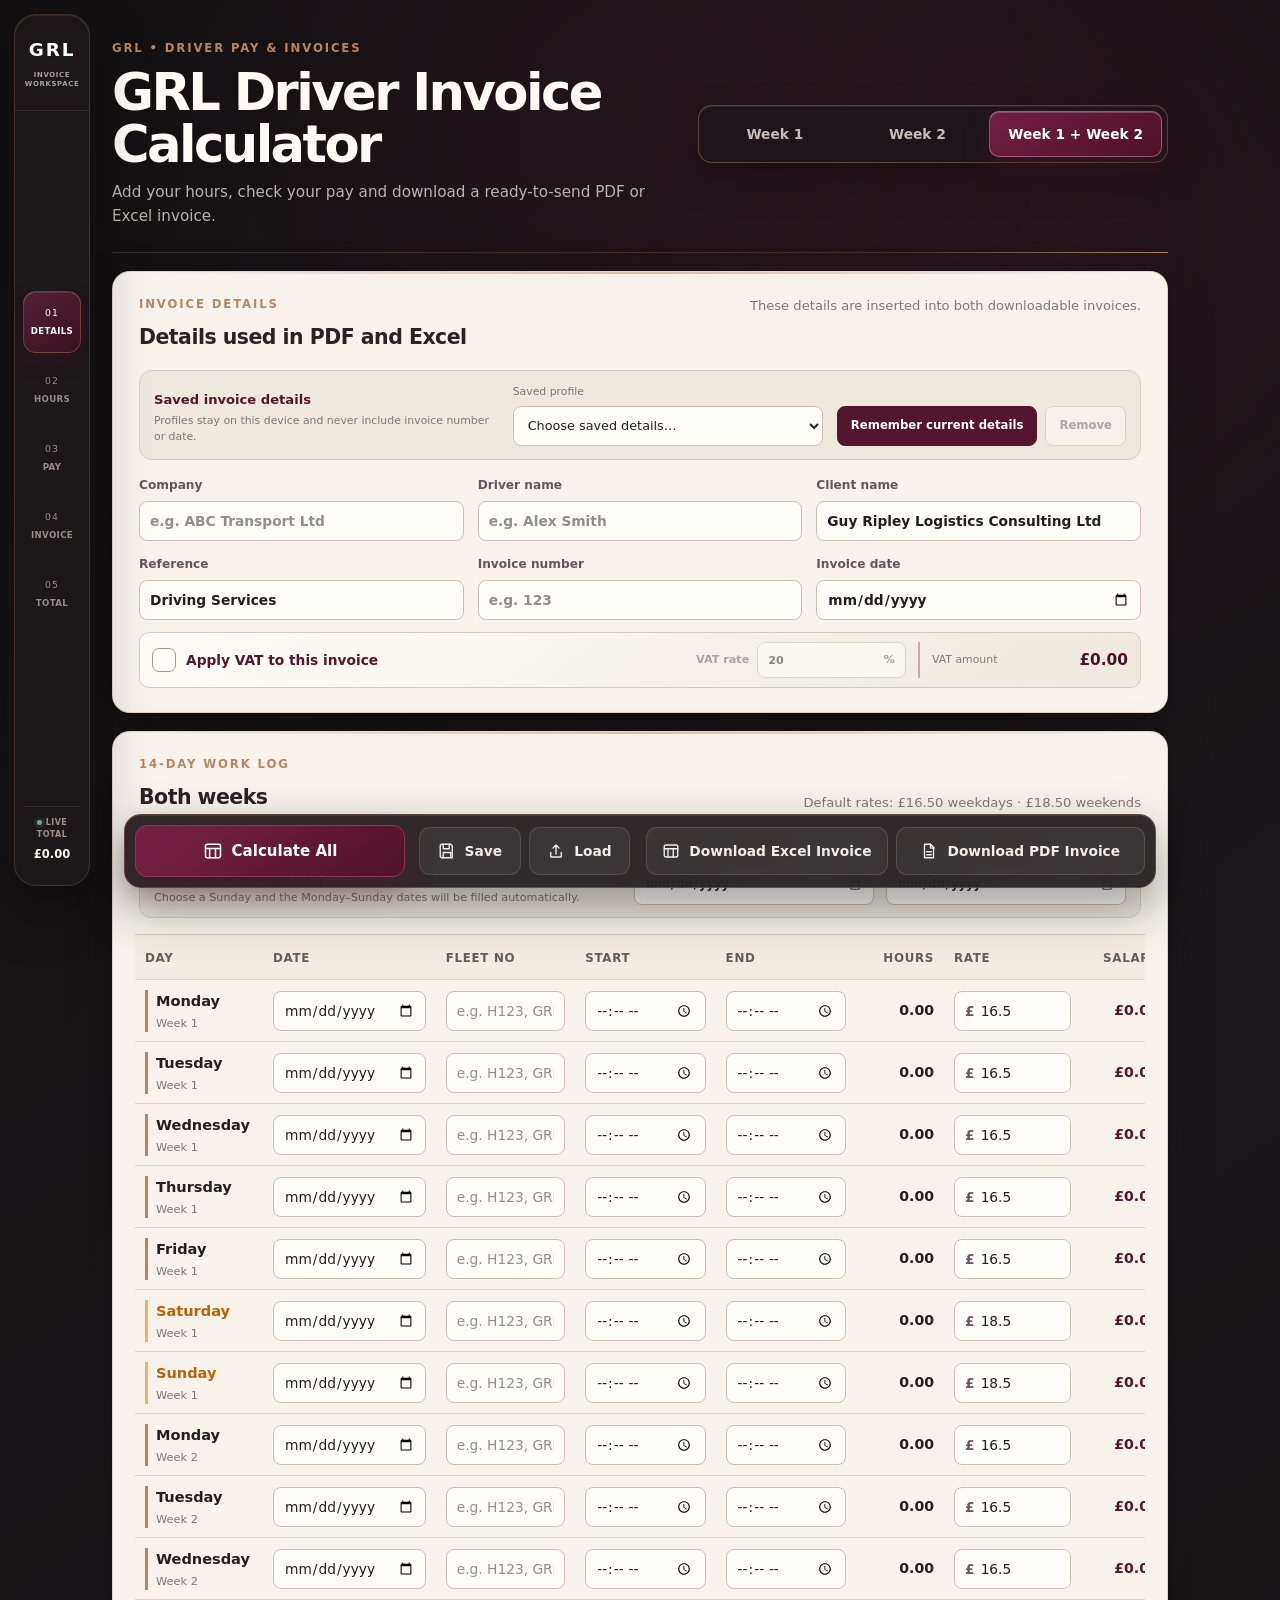
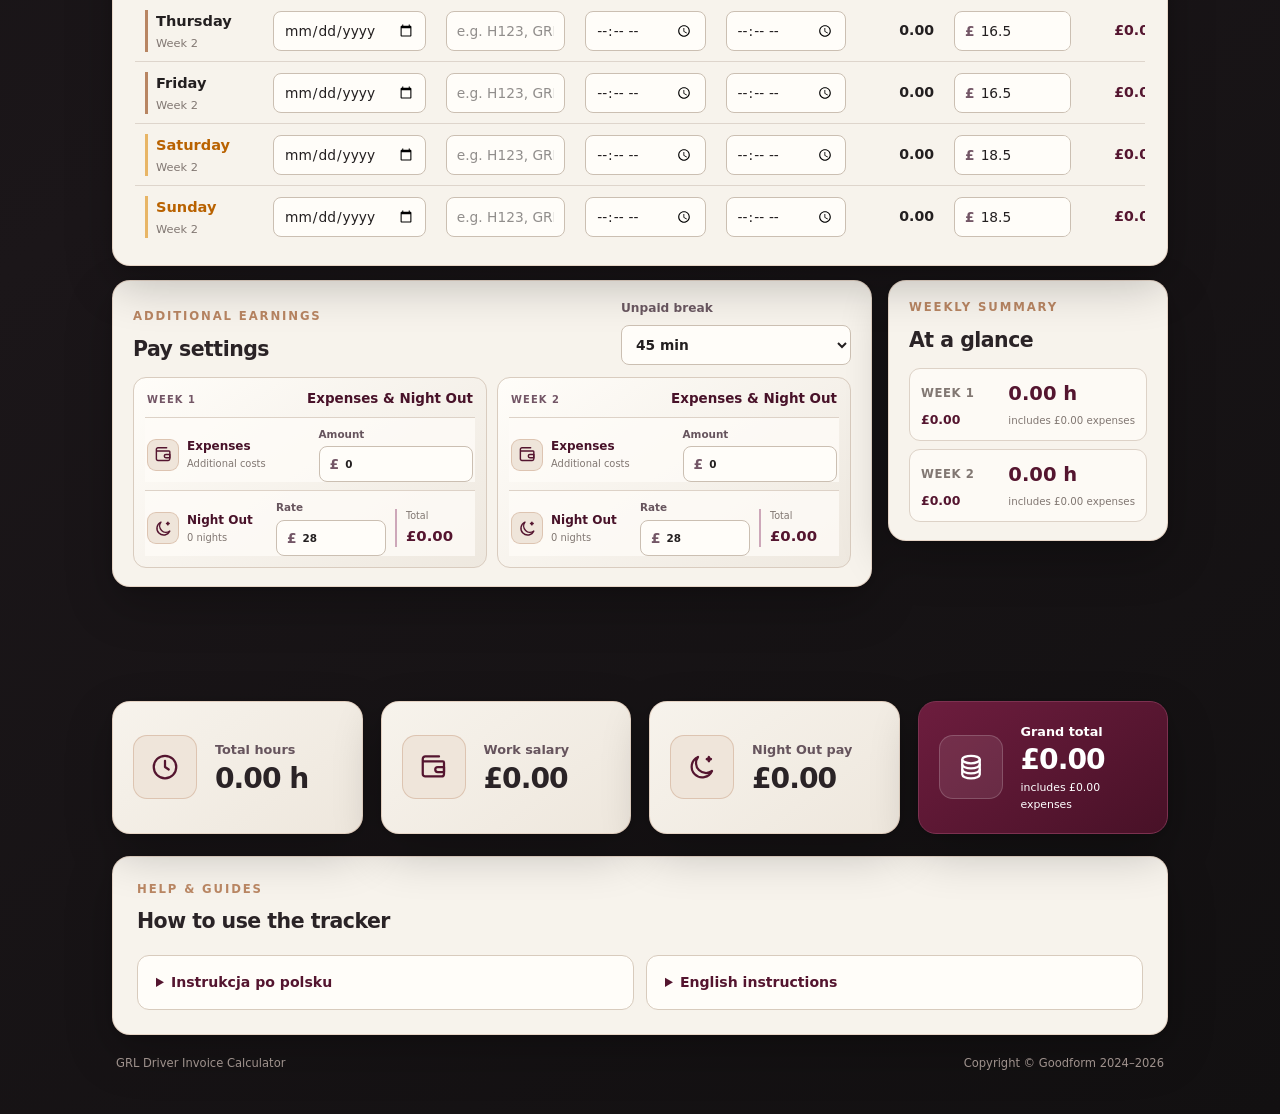
==== index.html @ 77cd022f "Add files via upload" ====
<!doctype html>
<html lang="en" prefix="og: https://ogp.me/ns#">
  <head>
    <meta charset="UTF-8" />
    <meta name="viewport" content="width=device-width, initial-scale=1, viewport-fit=cover" />
    <meta name="theme-color" content="#4A1831" />
    <meta
      name="description"
      content="Add your hours, check your pay and download your invoice."
    />
    <link rel="canonical" href="https://gipsdrill.github.io/GRL-Driver-Invoice-Calculator/" />
    <meta property="og:type" content="website" />
    <meta property="og:site_name" content="GRL Driver Invoice Calculator" />
    <meta property="og:title" content="GRL Driver Invoice Calculator" />
    <meta
      property="og:description"
      content="Add your hours, check your pay and download a ready-to-send PDF or Excel invoice."
    />
    <meta
      property="og:url"
      content="https://gipsdrill.github.io/GRL-Driver-Invoice-Calculator/"
    />
    <meta
      property="og:image"
      content="https://gipsdrill.github.io/GRL-Driver-Invoice-Calculator/og-image.jpeg"
    />
    <meta
      property="og:image:secure_url"
      content="https://gipsdrill.github.io/GRL-Driver-Invoice-Calculator/og-image.jpeg"
    />
    <meta property="og:image:type" content="image/jpeg" />
    <meta property="og:image:width" content="1731" />
    <meta property="og:image:height" content="909" />
    <meta property="og:image:alt" content="GRL Driver Invoice Calculator" />
    <meta name="twitter:card" content="summary_large_image" />
    <meta name="twitter:title" content="GRL Driver Invoice Calculator" />
    <meta
      name="twitter:description"
      content="Add your hours, check your pay and download a ready-to-send PDF or Excel invoice."
    />
    <meta
      name="twitter:image"
      content="https://gipsdrill.github.io/GRL-Driver-Invoice-Calculator/og-image.jpeg"
    />
    <meta name="apple-mobile-web-app-capable" content="yes" />
    <meta name="apple-mobile-web-app-status-bar-style" content="default" />
    <meta name="apple-mobile-web-app-title" content="GRL Invoice" />
    <link rel="icon" href="./favicon.svg" />
    <link rel="apple-touch-icon" href="./icons/apple-touch-icon.png" />
    <link rel="manifest" href="./manifest.webmanifest" />
    <style>
      /*! tailwindcss v4.2.1 | MIT License | https://tailwindcss.com */
@layer properties{@supports (((-webkit-hyphens:none)) and (not (margin-trim:inline))) or ((-moz-orient:inline) and (not (color:rgb(from red r g b)))){*,:before,:after,::backdrop{--tw-border-style:solid}}}@layer theme{:root,:host{--font-sans:ui-sans-serif, system-ui, sans-serif, "Apple Color Emoji", "Segoe UI Emoji", "Segoe UI Symbol", "Noto Color Emoji";--font-mono:ui-monospace, SFMono-Regular, Menlo, Monaco, Consolas, "Liberation Mono", "Courier New", monospace;--spacing:.25rem;--default-font-family:var(--font-sans);--default-mono-font-family:var(--font-mono)}}@layer base{*,:after,:before,::backdrop{box-sizing:border-box;border:0 solid;margin:0;padding:0}::file-selector-button{box-sizing:border-box;border:0 solid;margin:0;padding:0}html,:host{-webkit-text-size-adjust:100%;tab-size:4;line-height:1.5;font-family:var(--default-font-family,ui-sans-serif, system-ui, sans-serif, "Apple Color Emoji", "Segoe UI Emoji", "Segoe UI Symbol", "Noto Color Emoji");font-feature-settings:var(--default-font-feature-settings,normal);font-variation-settings:var(--default-font-variation-settings,normal);-webkit-tap-highlight-color:transparent}hr{height:0;color:inherit;border-top-width:1px}abbr:where([title]){-webkit-text-decoration:underline dotted;text-decoration:underline dotted}h1,h2,h3,h4,h5,h6{font-size:inherit;font-weight:inherit}a{color:inherit;-webkit-text-decoration:inherit;-webkit-text-decoration:inherit;-webkit-text-decoration:inherit;-webkit-text-decoration:inherit;text-decoration:inherit}b,strong{font-weight:bolder}code,kbd,samp,pre{font-family:var(--default-mono-font-family,ui-monospace, SFMono-Regular, Menlo, Monaco, Consolas, "Liberation Mono", "Courier New", monospace);font-feature-settings:var(--default-mono-font-feature-settings,normal);font-variation-settings:var(--default-mono-font-variation-settings,normal);font-size:1em}small{font-size:80%}sub,sup{vertical-align:baseline;font-size:75%;line-height:0;position:relative}sub{bottom:-.25em}sup{top:-.5em}table{text-indent:0;border-color:inherit;border-collapse:collapse}:-moz-focusring{outline:auto}progress{vertical-align:baseline}summary{display:list-item}ol,ul,menu{list-style:none}img,svg,video,canvas,audio,iframe,embed,object{vertical-align:middle;display:block}img,video{max-width:100%;height:auto}button,input,select,optgroup,textarea{font:inherit;font-feature-settings:inherit;font-variation-settings:inherit;letter-spacing:inherit;color:inherit;opacity:1;background-color:#0000;border-radius:0}::file-selector-button{font:inherit;font-feature-settings:inherit;font-variation-settings:inherit;letter-spacing:inherit;color:inherit;opacity:1;background-color:#0000;border-radius:0}:where(select:is([multiple],[size])) optgroup{font-weight:bolder}:where(select:is([multiple],[size])) optgroup option{padding-inline-start:20px}::file-selector-button{margin-inline-end:4px}::placeholder{opacity:1}@supports (not ((-webkit-appearance:-apple-pay-button))) or (contain-intrinsic-size:1px){::placeholder{color:currentColor}@supports (color:color-mix(in lab, red, red)){::placeholder{color:color-mix(in oklab, currentcolor 50%, transparent)}}}textarea{resize:vertical}::-webkit-search-decoration{-webkit-appearance:none}::-webkit-date-and-time-value{min-height:1lh;text-align:inherit}::-webkit-datetime-edit{display:inline-flex}::-webkit-datetime-edit-fields-wrapper{padding:0}::-webkit-datetime-edit{padding-block:0}::-webkit-datetime-edit-year-field{padding-block:0}::-webkit-datetime-edit-month-field{padding-block:0}::-webkit-datetime-edit-day-field{padding-block:0}::-webkit-datetime-edit-hour-field{padding-block:0}::-webkit-datetime-edit-minute-field{padding-block:0}::-webkit-datetime-edit-second-field{padding-block:0}::-webkit-datetime-edit-millisecond-field{padding-block:0}::-webkit-datetime-edit-meridiem-field{padding-block:0}::-webkit-calendar-picker-indicator{line-height:1}:-moz-ui-invalid{box-shadow:none}button,input:where([type=button],[type=reset],[type=submit]){appearance:button}::file-selector-button{appearance:button}::-webkit-inner-spin-button{height:auto}::-webkit-outer-spin-button{height:auto}[hidden]:where(:not([hidden=until-found])){display:none!important}}@layer components;@layer utilities{.visible{visibility:visible}.relative{position:relative}.start{inset-inline-start:var(--spacing)}.end{inset-inline-end:var(--spacing)}.block{display:block}.table{display:table}.border{border-style:var(--tw-border-style);border-width:1px}.italic{font-style:italic}.underline{text-decoration-line:underline}.antialiased{-webkit-font-smoothing:antialiased;-moz-osx-font-smoothing:grayscale}}:root{--canvas:#f5f1f3;--card:#fffdfd;--card-strong:#fff;--forest:#4a1831;--forest-2:#6c294b;--ink:#2f2229;--muted:#76646d;--sage:#765064;--mint:#ddc8d2;--mint-light:#f2e8ed;--line:#e2d8dd;--line-strong:#cdbec5;--amber:#b96200;--amber-bg:#fff5e2;--danger:#a4382e;--danger-bg:#fff0ed;--shadow:0 10px 32px #4a183117}*{box-sizing:border-box}html{background:var(--canvas);scroll-behavior:smooth}body{background:var(--canvas);min-height:100dvh;color:var(--ink);font-family:var(--font-geist-sans), Inter, system-ui, sans-serif;padding:env(safe-area-inset-top) env(safe-area-inset-right) env(safe-area-inset-bottom) env(safe-area-inset-left);margin:0}button,input,select,textarea{font:inherit}button,input,select,textarea,summary,a{-webkit-tap-highlight-color:transparent}button:focus-visible,input:focus-visible,select:focus-visible,textarea:focus-visible,summary:focus-visible,a:focus-visible{border-color:var(--forest-2);outline:none;box-shadow:0 0 0 3px #8e5b744d}.app-shell{min-height:100vh;position:relative;overflow:hidden}.top-glow{pointer-events:none;filter:blur(18px);background:radial-gradient(circle at 20% 60%,#ac7c926b,#0000 34%),radial-gradient(circle at 80% 20%,#d3b2c166,#0000 28%);height:560px;position:absolute;inset:-300px -10% auto}.page{width:min(1460px,100% - 48px);margin:0 auto;padding:42px 0 30px;position:relative}.page-header{justify-content:space-between;align-items:flex-end;gap:32px;margin-bottom:24px;display:flex}.header-actions{flex-direction:column;align-items:stretch;gap:9px;min-width:450px;display:flex}.install-app{background:#fffafcf0;border:1px solid #d6bdc9;border-radius:14px;justify-content:space-between;align-items:center;gap:14px;min-height:58px;padding:8px 9px 8px 10px;display:flex;position:relative;box-shadow:0 6px 18px #4a18311a}.install-app-copy{align-items:center;gap:10px;min-width:0;display:flex}.app-mark{background:var(--forest);color:#fff;border-radius:10px;flex-direction:column;flex:0 0 72px;justify-content:center;align-items:center;gap:2px;width:72px;height:46px;display:flex;overflow:hidden;box-shadow:0 4px 10px #4a183138}.app-mark strong{letter-spacing:.08em;font-size:.82rem;font-weight:820;line-height:1}.app-mark small{color:#e6cbd7;letter-spacing:.04em;text-align:center;white-space:normal;width:100%;padding:0 4px;font-size:.29rem;font-weight:760;line-height:1.06;display:block}.app-mark small span{display:block}.install-app-copy>span:last-child{flex-direction:column;gap:2px;min-width:0;display:flex}.install-app-copy strong{color:var(--forest);font-size:.78rem}.install-app-copy small{color:var(--muted);text-overflow:ellipsis;white-space:nowrap;font-size:.66rem;overflow:hidden}.install-app>button{background:var(--forest);color:#fff;cursor:pointer;white-space:nowrap;border:0;border-radius:9px;min-height:40px;padding:0 14px;font-size:.72rem;font-weight:720}.install-app>button:hover{background:var(--forest-2)}.ios-install-guide{z-index:20;width:min(360px,100vw - 32px);color:var(--muted);box-shadow:var(--shadow);background:#fff;border:1px solid #d6bdc9;border-radius:11px;padding:12px 14px;font-size:.76rem;line-height:1.45;position:absolute;top:calc(100% + 7px);right:0}.eyebrow,.section-kicker{color:var(--sage);letter-spacing:.13em;margin:0 0 8px;font-size:.73rem;font-weight:750}h1,h2,p{margin-top:0}h1{color:#351120;letter-spacing:-.045em;max-width:780px;margin-bottom:8px;font-size:clamp(2.15rem,4vw,3.55rem);font-weight:740;line-height:1.03}.intro{max-width:720px;color:var(--muted);margin-bottom:0;font-size:1rem}.week-switch{background:#fffdf8e0;border:1px solid #d8d2c5;border-radius:12px;width:100%;min-width:0;padding:4px;display:inline-flex;box-shadow:0 5px 16px #313a3414}@media (display-mode:standalone){.page{padding-top:28px}}.week-switch button{color:#4e3d45;cursor:pointer;white-space:nowrap;background:0 0;border:0;border-radius:8px;flex:1;min-height:44px;padding:0 18px;font-weight:650;transition:background-color .16s ease-out,color .16s ease-out,transform .16s ease-out}.week-switch button:hover{background:#f6edf2}.week-switch button.active{background:var(--forest);color:#fff;box-shadow:0 4px 12px #4a18313d}.tracker-card,.invoice-details,.settings-card,.week-summary-card,.help-section{box-shadow:var(--shadow);background:#fffdfdf2;border:1px solid #c9c9bbb8;border-radius:18px}.tracker-card{padding:24px 22px 16px}.invoice-details{box-shadow:var(--shadow);background:#fffdfdf2;border:1px solid #c9c9bbb8;border-radius:18px;margin-bottom:18px;padding:22px 24px}.invoice-fields{grid-template-columns:repeat(3,minmax(180px,1fr));gap:14px;display:grid}.saved-details-bar{background:#faf5f7;border:1px solid #dfd0d7;border-radius:13px;grid-template-columns:minmax(230px,1fr) minmax(250px,.9fr) auto;align-items:end;gap:14px;margin-bottom:16px;padding:13px 14px;display:grid}.saved-details-copy{flex-direction:column;justify-content:center;gap:3px;min-height:40px;display:flex}.saved-details-copy strong{color:var(--forest);font-size:.82rem}.saved-details-copy span,.saved-profile-select>span{color:var(--muted);font-size:.68rem}.saved-profile-select{flex-direction:column;gap:5px;display:flex}.saved-profile-select select{border:1px solid var(--line-strong);width:100%;height:40px;color:var(--ink);background:#fff;border-radius:8px;padding:0 34px 0 10px;font-size:.8rem}.saved-details-actions{gap:8px;display:flex}.saved-details-actions button{border:1px solid var(--forest);background:var(--forest);color:#fff;cursor:pointer;white-space:nowrap;border-radius:8px;min-height:40px;padding:0 13px;font-size:.73rem;font-weight:680;transition:background-color .15s ease-out,border-color .15s ease-out}.saved-details-actions button:hover{border-color:var(--forest-2);background:var(--forest-2)}.saved-details-actions .remove-profile{color:#65525c;background:#fff;border-color:#d6c8cf}.saved-details-actions .remove-profile:hover:not(:disabled){background:#f7eff3;border-color:#b89aaa}.saved-details-actions button:disabled{cursor:not-allowed;opacity:.45}.invoice-fields label{color:#66545d;flex-direction:column;gap:7px;font-size:.76rem;font-weight:670;display:flex}.vat-settings{background:linear-gradient(145deg,#fffdfd,#f8f0f4);border:1px solid #dbc6d0;border-radius:10px;grid-template-columns:minmax(220px,1fr) minmax(170px,210px) minmax(170px,210px);align-items:center;gap:12px;min-height:56px;margin-top:12px;padding:8px 12px;display:grid}.vat-toggle{cursor:pointer;align-items:center;gap:10px;min-height:38px;display:flex}.vat-toggle input{opacity:0;width:1px;height:1px;position:absolute}.vat-toggle>span{background:#fff;border:1px solid #b99fac;border-radius:7px;flex:none;place-items:center;width:24px;height:24px;display:grid}.vat-toggle input:checked+span{border-color:var(--forest);background:var(--forest)}.vat-toggle input:checked+span:after{content:"";border-bottom:2px solid #fff;border-left:2px solid #fff;width:8px;height:4px;transform:translateY(-1px)rotate(-45deg)}.vat-toggle input:focus-visible+span{box-shadow:0 0 0 3px #c897ae52}.vat-toggle strong{color:var(--forest);font-size:.86rem}.vat-rate{color:#66545d;grid-template-columns:auto minmax(86px,1fr);align-items:center;gap:8px;font-size:.7rem;font-weight:670;display:grid}.vat-rate.disabled{opacity:.5}.percent-input{border:1px solid var(--line-strong);background:#fff;border-radius:8px;align-items:center;height:36px;display:flex;overflow:hidden}.percent-input input{background:0 0;border:0;width:100%;min-width:0;height:34px;padding:0 8px 0 10px}.percent-input>span{color:var(--sage);padding-right:10px;font-weight:700}.vat-preview{border-left:2px solid #cba6b8;justify-content:space-between;align-items:center;gap:10px;min-height:36px;padding-left:12px;display:flex}.vat-preview span{color:var(--muted);font-size:.68rem}.vat-preview strong{color:var(--forest);font-size:.96rem}.section-heading{justify-content:space-between;align-items:flex-end;gap:24px;padding:0 4px 18px;display:flex}.section-heading.compact{align-items:flex-start;padding:0 0 18px}.section-heading h2{color:#43162c;letter-spacing:-.025em;margin:0;font-size:1.28rem;font-weight:720}.rate-note{color:var(--muted);font-size:.82rem;font-weight:520}.week-ending-controls{background:#f7f1f4;border:1px solid #cdb7c2;border-radius:12px;grid-template-columns:minmax(240px,1fr) repeat(2,minmax(190px,240px));align-items:end;gap:12px;margin:-2px 4px 16px;padding:12px 14px;display:grid}.week-ending-controls>div{flex-direction:column;gap:3px;display:flex}.week-ending-controls>div span{color:var(--forest);font-size:.82rem;font-weight:720}.week-ending-controls>div small{color:var(--muted);font-size:.7rem;line-height:1.35}.week-ending-controls label{color:#66545d;flex-direction:column;gap:6px;font-size:.72rem;font-weight:680;display:flex}.week-ending-controls input{border:1px solid var(--line-strong);width:100%;height:40px;color:var(--ink);background:#fff;border-radius:8px;padding:0 10px}.desktop-table-wrap{border-top:1px solid var(--line);scrollbar-color:var(--sage) #f0e8ec;scrollbar-width:thin;overflow-x:auto}.work-table{border-collapse:separate;border-spacing:0;font-variant-numeric:tabular-nums;width:100%;min-width:1270px}.work-table th{z-index:1;background:var(--card);color:#6f5d66;letter-spacing:.06em;text-align:left;text-transform:uppercase;white-space:nowrap;padding:15px 10px 12px;font-size:.74rem;font-weight:720;position:sticky;top:0}.work-table th:nth-child(9),.work-table td:nth-child(9){text-align:center}.work-table th:nth-child(6),.work-table th:nth-child(8),.work-table td:nth-child(6),.work-table td:nth-child(8){text-align:right}.work-table td{border-top:1px solid #e7e9e4;height:62px;padding:8px 10px;transition:background-color .15s ease-out}.work-table tbody tr:hover td{background:#fbf6f8}.day-label{border-left:3px solid #c796ad;flex-direction:column;gap:3px;min-width:108px;padding-left:8px;display:flex}.day-label strong{font-size:.91rem;font-weight:680}.day-label span{color:var(--muted);font-size:.71rem}.day-label.weekend{border-left-color:#e8b566}.day-label.weekend strong{color:var(--amber)}.work-table input[type=date],.work-table input[type=time],.work-table input[type=text],.work-table input[type=number],.settings-fields input,.settings-fields select,.invoice-fields input,.mobile-fields input{border:1px solid var(--line-strong);width:100%;height:40px;color:var(--ink);font-variant-numeric:tabular-nums;background:#ffffffe0;border-radius:8px;padding:0 10px;font-size:.86rem;transition:border-color .15s ease-out,box-shadow .15s ease-out,background-color .15s ease-out}.work-table input:hover,.settings-fields input:hover,.settings-fields select:hover,.invoice-fields input:hover,.mobile-fields input:hover{background:#fff;border-color:#a97890}.work-table input[type=date]{min-width:138px}.work-table input[type=time]{min-width:112px}.work-table input[type=text]{min-width:106px}.comments-editor{min-width:116px}.comments-editor summary,.mobile-comments summary{min-height:34px;color:var(--forest);cursor:pointer;white-space:nowrap;background:#faf4f7;border:1px solid #d8c5cf;border-radius:8px;justify-content:center;align-items:center;padding:0 11px;font-size:.72rem;font-weight:700;list-style:none;display:inline-flex}.comments-editor summary::-webkit-details-marker{display:none}.mobile-comments summary::-webkit-details-marker{display:none}.comments-popover,.mobile-comments label{color:#66545d;flex-direction:column;gap:7px;margin-top:8px;font-size:.72rem;font-weight:670;display:flex}.comments-popover{width:220px}.comments-popover textarea,.mobile-comments textarea{border:1px solid var(--line-strong);width:100%;color:var(--ink);resize:vertical;background:#fff;border-radius:8px;padding:9px 10px;font-size:.78rem;line-height:1.35}.comments-popover small,.mobile-comments small{color:var(--muted);align-self:flex-end;font-size:.64rem}.mobile-comments{border-top:1px solid #e9ece8;margin-top:11px;padding-top:11px}.currency-input{border:1px solid var(--line-strong);background:#ffffffe0;border-radius:8px;align-items:center;height:40px;transition:border-color .15s ease-out,box-shadow .15s ease-out;display:flex;overflow:hidden}.currency-input:focus-within{border-color:var(--forest-2);box-shadow:0 0 0 3px #c897ae52}.currency-input>span:first-child{color:var(--sage);padding-left:10px;font-size:.86rem;font-weight:650}.currency-input input,.work-table .currency-input input,.settings-fields .currency-input input,.mobile-fields .currency-input input{min-width:0;height:38px;box-shadow:none;background:0 0;border:0;border-radius:0;padding-left:6px}.currency-input input:focus-visible{box-shadow:none}.rate-input{min-width:100px}.result-cell,.salary-cell{white-space:nowrap;min-width:88px;font-size:.88rem;font-weight:650}.salary-cell{color:var(--forest)}.night-check{cursor:pointer;place-items:center;display:inline-grid}.night-check input{opacity:0;pointer-events:none;width:1px;height:1px;position:absolute}.night-check>span{background:#fff;border:1px solid #b99fac;border-radius:7px;place-items:center;width:24px;height:24px;transition:all .15s ease-out;display:grid}.night-check input:checked+span{border-color:var(--forest);background:var(--forest)}.night-check input:checked+span:after{content:"";border-bottom:2px solid #fff;border-left:2px solid #fff;width:8px;height:4px;transform:translateY(-1px)rotate(-45deg)}.night-check input:focus-visible+span{box-shadow:0 0 0 3px #c897ae52}.mobile-days{display:none}.settings-grid{grid-template-columns:minmax(0,3fr) minmax(280px,.9fr);align-items:start;gap:14px;margin-top:14px;display:grid}.settings-card,.week-summary-card{padding:16px 18px}.settings-card .section-heading.compact,.week-summary-card .section-heading.compact{padding-bottom:0}.settings-topbar{justify-content:space-between;align-items:end;gap:18px;margin-bottom:12px;display:flex}.settings-fields{grid-template-columns:1fr;gap:12px;width:min(100%,230px);display:grid}.settings-fields label,.mobile-fields label{color:#66545d;flex-direction:column;gap:7px;font-size:.76rem;font-weight:670;display:flex;position:relative}.earnings-weeks-grid{grid-template-columns:repeat(2,minmax(0,1fr));gap:10px;display:grid}.earnings-week-card{background:linear-gradient(145deg,#fffdfd,#f7eef2);border:1px solid #dcc7d1;border-radius:13px;padding:11px}.earnings-week-heading{justify-content:space-between;align-items:baseline;gap:12px;padding:0 2px 8px;display:flex}.earnings-week-heading span{color:var(--sage);letter-spacing:.11em;font-size:.62rem;font-weight:780}.earnings-week-heading h3{color:var(--forest);margin:0;font-size:.84rem;font-weight:710}.earning-row{border-top:1px solid #e5d6dd;grid-template-columns:minmax(120px,1fr) minmax(110px,.72fr) minmax(96px,.62fr);align-items:center;gap:9px;padding:9px 2px 0;display:grid}.earning-row+.earning-row{margin-top:8px}.earning-row.expense-row{grid-template-columns:minmax(120px,1fr) minmax(150px,.95fr)}.earning-row-title{align-items:center;gap:8px;min-width:0;display:flex}.earning-symbol{width:32px;height:32px;color:var(--forest);background:#fff;border:1px solid #d7bdca;border-radius:9px;flex:none;place-items:center;display:grid}.earning-row-title strong,.earning-row-title small{display:block}.earning-row-title strong{color:var(--forest);font-size:.75rem;font-weight:700}.earning-row-title small{color:var(--muted);margin-top:2px;font-size:.62rem}.compact-money-field{color:#66545d;flex-direction:column;gap:4px;font-size:.65rem;font-weight:670;display:flex}.compact-money-field .currency-input{height:36px}.compact-money-field .currency-input input{height:34px}.earning-total{border-left:2px solid #cda7b9;flex-direction:column;justify-content:center;gap:1px;min-height:36px;padding-left:9px;display:flex}.earning-total span{color:var(--muted);font-size:.6rem}.earning-total strong{color:var(--forest);font-variant-numeric:tabular-nums;font-size:.93rem}.week-summary-list{grid-template-columns:1fr;gap:8px;margin-top:12px;display:grid}.week-summary-list>div{background:var(--mint-light);border:1px solid #dfccd5;border-radius:11px;grid-template-columns:1fr auto;align-items:center;gap:3px 12px;padding:10px 11px;display:grid}.week-summary-list span{color:var(--muted);text-transform:uppercase;letter-spacing:.05em;font-size:.73rem;font-weight:650}.week-summary-list strong{color:var(--forest);font-size:1.22rem}.week-summary-list b{color:#5b3d4c;font-size:.78rem}.week-summary-list small{text-align:right;color:var(--muted);font-size:.64rem;font-weight:540}.action-bar{justify-content:center;align-items:center;gap:14px;margin:18px 0;display:flex}.action-bar button{color:#513e48;cursor:pointer;background:#fffdfdeb;border:1px solid #d8cbd1;border-radius:10px;justify-content:center;align-items:center;gap:9px;min-height:46px;font-size:.86rem;font-weight:680;transition:transform .15s ease-out,border-color .15s ease-out,background-color .15s ease-out,box-shadow .15s ease-out;display:inline-flex}.action-bar button:hover{background:#fff;border-color:#b899a8;transform:translateY(-1px);box-shadow:0 5px 14px #4a183117}.action-bar .primary-action{border-color:var(--forest);color:#fff;background:linear-gradient(#682545,#4a1831);min-width:250px;font-size:.94rem;box-shadow:0 8px 18px #4a183138}.secondary-actions{gap:8px;display:flex}.secondary-actions button{padding:0 15px}.alert{text-align:center;border-radius:10px;margin:0 auto 18px;padding:12px 16px;font-size:.85rem;font-weight:600}.error-alert{background:var(--danger-bg);color:var(--danger);border:1px solid #e8b5ae}.toast{z-index:20;background:var(--forest);color:#fff;border:1px solid #7c3658;border-radius:10px;padding:12px 17px;font-size:.85rem;font-weight:650;animation:.18s ease-out toast-in;position:fixed;bottom:24px;right:24px;box-shadow:0 10px 30px #4a183147}@keyframes toast-in{0%{opacity:0;transform:translateY(8px)}}.totals-grid{grid-template-columns:repeat(4,1fr);gap:18px;display:grid}.total-card{background:#fffdfdf2;border:1px solid #c9c9bbb8;border-radius:16px;align-items:center;gap:18px;min-height:132px;padding:20px;display:flex;box-shadow:0 8px 24px #4a183112}.total-icon{width:64px;height:64px;color:var(--forest);background:linear-gradient(145deg,#fbf3f7,#eedce5);border:1px solid #d9bdca;border-radius:14px;flex:none;place-items:center;display:grid}.total-card>div:last-child{flex-direction:column;gap:4px;min-width:0;display:flex}.total-card span{color:#66545d;font-size:.8rem;font-weight:630}.total-card strong{color:#351120;letter-spacing:-.035em;white-space:nowrap;font-size:clamp(1.4rem,2.2vw,2rem);font-weight:740;line-height:1.1}.total-card small{color:var(--muted);font-size:.68rem}.grand-total{background:linear-gradient(145deg,#fff9fc,#f1dfe8);border-color:#b97f9a}.help-section{margin-top:22px;padding:24px}.help-grid{grid-template-columns:repeat(2,1fr);gap:12px;display:grid}.help-grid details{border:1px solid var(--line);background:#fff;border-radius:12px}.help-grid summary{cursor:pointer;color:var(--forest);padding:16px 18px;font-size:.88rem;font-weight:680}.help-copy{color:#6b5962;padding:0 18px 8px;font-size:.84rem;line-height:1.65}.help-copy ol{margin:0;padding:0 0 4px 1.25rem}.help-copy li{margin-bottom:9px;padding-left:3px}.help-copy li::marker{color:var(--sage);font-weight:760}footer{color:#7b6972;justify-content:space-between;padding:20px 4px 0;font-size:.72rem;display:flex}@media (width<=1180px){.page-header{flex-direction:column;align-items:flex-start}.header-actions,.week-switch{width:min(100%,500px);min-width:0}.week-ending-controls{grid-template-columns:minmax(220px,1fr) repeat(2,minmax(180px,1fr))}.settings-grid{grid-template-columns:1fr}.invoice-fields{grid-template-columns:repeat(2,minmax(180px,1fr))}.saved-details-bar{grid-template-columns:minmax(240px,1fr) auto}.saved-details-copy{grid-column:1/-1}.totals-grid{grid-template-columns:repeat(2,1fr)}}@media (width<=760px){.page{width:min(100% - 24px,680px);padding-top:24px}.page-header{gap:20px;margin-bottom:16px}h1{font-size:clamp(2rem,10vw,2.8rem)}.intro{font-size:.9rem;line-height:1.55}.week-switch,.header-actions{width:100%}.install-app{min-height:56px}.install-app-copy small{white-space:normal}.week-switch button{min-height:42px;padding:0 9px;font-size:.76rem}.week-ending-controls{grid-template-columns:repeat(2,minmax(0,1fr));margin:-2px 0 14px}.week-ending-controls>div{grid-column:1/-1}.week-ending-controls input{font-size:16px}.tracker-card,.invoice-details,.settings-card,.week-summary-card,.help-section{border-radius:14px}.tracker-card{padding:18px 12px 12px}.invoice-details{margin-bottom:12px;padding:18px}.saved-details-bar{grid-template-columns:1fr}.saved-details-copy{grid-column:auto}.saved-details-actions{grid-template-columns:minmax(0,1fr) auto;display:grid}.saved-details-actions button{white-space:normal}.section-heading{flex-direction:column;align-items:flex-start;gap:6px;padding:0 4px 14px}.rate-note{font-size:.72rem}.desktop-table-wrap{display:none}.mobile-days{gap:10px;display:grid}.day-card{border:1px solid var(--line);background:#fff;border-radius:12px;padding:13px}.mobile-day-head{justify-content:space-between;align-items:center;margin-bottom:12px;display:flex}.mobile-night{color:var(--muted);align-items:center;gap:9px;font-size:.72rem;font-weight:650;display:flex}.mobile-fields{grid-template-columns:repeat(2,minmax(0,1fr));gap:10px;display:grid}.mobile-fields input{height:42px;font-size:16px}.mobile-fields .currency-input{height:42px}.invoice-details input,.invoice-details select,.settings-card input,.settings-card select,.comments-popover textarea,.mobile-comments textarea{font-size:16px}.mobile-results{color:var(--muted);border-top:1px solid #e9ece8;justify-content:space-between;gap:14px;margin-top:12px;padding-top:11px;font-size:.75rem;display:flex}.mobile-results span{align-items:center;gap:7px;display:flex}.mobile-results strong{color:var(--forest);font-size:.9rem}.vat-settings{grid-template-columns:repeat(2,minmax(0,1fr));align-items:stretch;padding:9px 11px}.vat-toggle{grid-column:1/-1}.vat-preview{min-height:36px}.settings-grid{gap:12px;margin-top:12px}.settings-card,.week-summary-card,.help-section{padding:15px}.settings-topbar{flex-direction:column;align-items:stretch;gap:8px;margin-bottom:10px}.settings-fields{grid-template-columns:1fr;width:100%}.earnings-weeks-grid{grid-template-columns:1fr}.action-bar{flex-direction:column;align-items:stretch;margin:14px 0}.action-bar .primary-action{width:100%}.secondary-actions{grid-template-columns:repeat(2,1fr);display:grid}.secondary-actions button{min-width:0}.totals-grid,.help-grid{grid-template-columns:1fr;gap:10px}.total-card{min-height:104px}footer{flex-direction:column;align-items:center;gap:5px}}@media (width<=430px){.install-app{grid-template-columns:minmax(0,1fr);display:grid}.install-app>button{width:100%}.week-ending-controls{grid-template-columns:1fr}.week-ending-controls>div{grid-column:auto}.mobile-fields,.invoice-fields,.settings-fields{grid-template-columns:1fr}.settings-fields{row-gap:12px}.saved-details-actions,.vat-settings{grid-template-columns:1fr}.vat-toggle{grid-column:auto}.earning-row,.earning-row.expense-row{grid-template-columns:repeat(2,minmax(0,1fr))}.earning-row-title,.expense-row .compact-money-field{grid-column:1/-1}.week-summary-list,.totals-grid{grid-template-columns:1fr}}@media (prefers-reduced-motion:reduce){*,:before,:after{scroll-behavior:auto!important;transition-duration:.01ms!important;animation-duration:.01ms!important;animation-iteration-count:1!important}}@property --tw-border-style{syntax:"*";inherits:false;initial-value:solid}
/*$vite$:1*/
    </style>
    <link rel="stylesheet" href="./mobile-polish.css" />
    <title>GRL Driver Invoice Calculator</title>
  </head>
  <body>
    <div id="root">
      <main
        style="min-height:100vh;display:grid;place-items:center;padding:24px;background:#f5f1f3;color:#4a1831;font-family:Arial,sans-serif;text-align:center"
      >
        <div>
          <h1 style="margin:0 0 10px">GRL Driver Pay &amp; Invoices</h1>
          <p style="margin:0">Loading calculator…</p>
        </div>
      </main>
    </div>
    <script>
      window.addEventListener("error", function () {
        window.setTimeout(function () {
          var root = document.getElementById("root");
          if (root && root.textContent && root.textContent.indexOf("Loading calculator") !== -1) {
            root.innerHTML =
              '<main style="min-height:100vh;display:grid;place-items:center;padding:24px;background:#f5f1f3;color:#4a1831;font-family:Arial,sans-serif;text-align:center"><div><h1 style="margin:0 0 10px">GRL Driver Pay &amp; Invoices</h1><p style="margin:0;max-width:560px">The browser blocked local loading. Run <strong>START-LOCAL-WINDOWS.bat</strong> from this folder or upload the package to GitHub Pages.</p></div></main>';
          }
        }, 0);
      });
    </script>
    <script>
      (function(){var e=Object.create,t=Object.defineProperty,n=Object.getOwnPropertyDescriptor,r=Object.getOwnPropertyNames,i=Object.getPrototypeOf,a=Object.prototype.hasOwnProperty,o=(e,t)=>()=>(e&&(t=e(e=0)),t),s=(e,t)=>()=>(t||(e((t={exports:{}}).exports,t),e=null),t.exports),c=(e,n)=>{let r={};for(var i in e)t(r,i,{get:e[i],enumerable:!0});return n||t(r,Symbol.toStringTag,{value:`Module`}),r},l=(e,i,o,s)=>{if(i&&typeof i==`object`||typeof i==`function`)for(var c=r(i),l=0,u=c.length,d;l<u;l++)d=c[l],!a.call(e,d)&&d!==o&&t(e,d,{get:(e=>i[e]).bind(null,d),enumerable:!(s=n(i,d))||s.enumerable});return e},u=(n,r,a)=>(a=n==null?{}:e(i(n)),l(r||!n||!n.__esModule?t(a,`default`,{value:n,enumerable:!0}):a,n)),d=s((e=>{var t=Symbol.for(`react.transitional.element`),n=Symbol.for(`react.portal`),r=Symbol.for(`react.fragment`),i=Symbol.for(`react.strict_mode`),a=Symbol.for(`react.profiler`),o=Symbol.for(`react.consumer`),s=Symbol.for(`react.context`),c=Symbol.for(`react.forward_ref`),l=Symbol.for(`react.suspense`),u=Symbol.for(`react.memo`),d=Symbol.for(`react.lazy`),f=Symbol.for(`react.activity`),p=Symbol.iterator;function m(e){return typeof e!=`object`||!e?null:(e=p&&e[p]||e[`@@iterator`],typeof e==`function`?e:null)}var h={isMounted:function(){return!1},enqueueForceUpdate:function(){},enqueueReplaceState:function(){},enqueueSetState:function(){}},g=Object.assign,_={};function v(e,t,n){this.props=e,this.context=t,this.refs=_,this.updater=n||h}v.prototype.isReactComponent={},v.prototype.setState=function(e,t){if(typeof e!=`object`&&typeof e!=`function`&&e!=null)throw Error(`takes an object of state variables to update or a function which returns an object of state variables.`);this.updater.enqueueSetState(this,e,t,`setState`)},v.prototype.forceUpdate=function(e){this.updater.enqueueForceUpdate(this,e,`forceUpdate`)};function y(){}y.prototype=v.prototype;function b(e,t,n){this.props=e,this.context=t,this.refs=_,this.updater=n||h}var x=b.prototype=new y;x.constructor=b,g(x,v.prototype),x.isPureReactComponent=!0;var S=Array.isArray;function C(){}var w={H:null,A:null,T:null,S:null},T=Object.prototype.hasOwnProperty;function E(e,n,r){var i=r.ref;return{$$typeof:t,type:e,key:n,ref:i===void 0?null:i,props:r}}function D(e,t){return E(e.type,t,e.props)}function O(e){return typeof e==`object`&&!!e&&e.$$typeof===t}function k(e){var t={"=":`=0`,":":`=2`};return`$`+e.replace(/[=:]/g,function(e){return t[e]})}var A=/\/+/g;function j(e,t){return typeof e==`object`&&e&&e.key!=null?k(``+e.key):t.toString(36)}function M(e){switch(e.status){case`fulfilled`:return e.value;case`rejected`:throw e.reason;default:switch(typeof e.status==`string`?e.then(C,C):(e.status=`pending`,e.then(function(t){e.status===`pending`&&(e.status=`fulfilled`,e.value=t)},function(t){e.status===`pending`&&(e.status=`rejected`,e.reason=t)})),e.status){case`fulfilled`:return e.value;case`rejected`:throw e.reason}}throw e}function N(e,r,i,a,o){var s=typeof e;(s===`undefined`||s===`boolean`)&&(e=null);var c=!1;if(e===null)c=!0;else switch(s){case`bigint`:case`string`:case`number`:c=!0;break;case`object`:switch(e.$$typeof){case t:case n:c=!0;break;case d:return c=e._init,N(c(e._payload),r,i,a,o)}}if(c)return o=o(e),c=a===``?`.`+j(e,0):a,S(o)?(i=``,c!=null&&(i=c.replace(A,`$&/`)+`/`),N(o,r,i,``,function(e){return e})):o!=null&&(O(o)&&(o=D(o,i+(o.key==null||e&&e.key===o.key?``:(``+o.key).replace(A,`$&/`)+`/`)+c)),r.push(o)),1;c=0;var l=a===``?`.`:a+`:`;if(S(e))for(var u=0;u<e.length;u++)a=e[u],s=l+j(a,u),c+=N(a,r,i,s,o);else if(u=m(e),typeof u==`function`)for(e=u.call(e),u=0;!(a=e.next()).done;)a=a.value,s=l+j(a,u++),c+=N(a,r,i,s,o);else if(s===`object`){if(typeof e.then==`function`)return N(M(e),r,i,a,o);throw r=String(e),Error(`Objects are not valid as a React child (found: `+(r===`[object Object]`?`object with keys {`+Object.keys(e).join(`, `)+`}`:r)+`). If you meant to render a collection of children, use an array instead.`)}return c}function ee(e,t,n){if(e==null)return e;var r=[],i=0;return N(e,r,``,``,function(e){return t.call(n,e,i++)}),r}function te(e){if(e._status===-1){var t=e._result;t=t(),t.then(function(t){(e._status===0||e._status===-1)&&(e._status=1,e._result=t)},function(t){(e._status===0||e._status===-1)&&(e._status=2,e._result=t)}),e._status===-1&&(e._status=0,e._result=t)}if(e._status===1)return e._result.default;throw e._result}var P=typeof reportError==`function`?reportError:function(e){if(typeof window==`object`&&typeof window.ErrorEvent==`function`){var t=new window.ErrorEvent(`error`,{bubbles:!0,cancelable:!0,message:typeof e==`object`&&e&&typeof e.message==`string`?String(e.message):String(e),error:e});if(!window.dispatchEvent(t))return}else if(typeof process==`object`&&typeof process.emit==`function`){process.emit(`uncaughtException`,e);return}console.error(e)},ne={map:ee,forEach:function(e,t,n){ee(e,function(){t.apply(this,arguments)},n)},count:function(e){var t=0;return ee(e,function(){t++}),t},toArray:function(e){return ee(e,function(e){return e})||[]},only:function(e){if(!O(e))throw Error(`React.Children.only expected to receive a single React element child.`);return e}};e.Activity=f,e.Children=ne,e.Component=v,e.Fragment=r,e.Profiler=a,e.PureComponent=b,e.StrictMode=i,e.Suspense=l,e.__CLIENT_INTERNALS_DO_NOT_USE_OR_WARN_USERS_THEY_CANNOT_UPGRADE=w,e.__COMPILER_RUNTIME={__proto__:null,c:function(e){return w.H.useMemoCache(e)}},e.cache=function(e){return function(){return e.apply(null,arguments)}},e.cacheSignal=function(){return null},e.cloneElement=function(e,t,n){if(e==null)throw Error(`The argument must be a React element, but you passed `+e+`.`);var r=g({},e.props),i=e.key;if(t!=null)for(a in t.key!==void 0&&(i=``+t.key),t)!T.call(t,a)||a===`key`||a===`__self`||a===`__source`||a===`ref`&&t.ref===void 0||(r[a]=t[a]);var a=arguments.length-2;if(a===1)r.children=n;else if(1<a){for(var o=Array(a),s=0;s<a;s++)o[s]=arguments[s+2];r.children=o}return E(e.type,i,r)},e.createContext=function(e){return e={$$typeof:s,_currentValue:e,_currentValue2:e,_threadCount:0,Provider:null,Consumer:null},e.Provider=e,e.Consumer={$$typeof:o,_context:e},e},e.createElement=function(e,t,n){var r,i={},a=null;if(t!=null)for(r in t.key!==void 0&&(a=``+t.key),t)T.call(t,r)&&r!==`key`&&r!==`__self`&&r!==`__source`&&(i[r]=t[r]);var o=arguments.length-2;if(o===1)i.children=n;else if(1<o){for(var s=Array(o),c=0;c<o;c++)s[c]=arguments[c+2];i.children=s}if(e&&e.defaultProps)for(r in o=e.defaultProps,o)i[r]===void 0&&(i[r]=o[r]);return E(e,a,i)},e.createRef=function(){return{current:null}},e.forwardRef=function(e){return{$$typeof:c,render:e}},e.isValidElement=O,e.lazy=function(e){return{$$typeof:d,_payload:{_status:-1,_result:e},_init:te}},e.memo=function(e,t){return{$$typeof:u,type:e,compare:t===void 0?null:t}},e.startTransition=function(e){var t=w.T,n={};w.T=n;try{var r=e(),i=w.S;i!==null&&i(n,r),typeof r==`object`&&r&&typeof r.then==`function`&&r.then(C,P)}catch(e){P(e)}finally{t!==null&&n.types!==null&&(t.types=n.types),w.T=t}},e.unstable_useCacheRefresh=function(){return w.H.useCacheRefresh()},e.use=function(e){return w.H.use(e)},e.useActionState=function(e,t,n){return w.H.useActionState(e,t,n)},e.useCallback=function(e,t){return w.H.useCallback(e,t)},e.useContext=function(e){return w.H.useContext(e)},e.useDebugValue=function(){},e.useDeferredValue=function(e,t){return w.H.useDeferredValue(e,t)},e.useEffect=function(e,t){return w.H.useEffect(e,t)},e.useEffectEvent=function(e){return w.H.useEffectEvent(e)},e.useId=function(){return w.H.useId()},e.useImperativeHandle=function(e,t,n){return w.H.useImperativeHandle(e,t,n)},e.useInsertionEffect=function(e,t){return w.H.useInsertionEffect(e,t)},e.useLayoutEffect=function(e,t){return w.H.useLayoutEffect(e,t)},e.useMemo=function(e,t){return w.H.useMemo(e,t)},e.useOptimistic=function(e,t){return w.H.useOptimistic(e,t)},e.useReducer=function(e,t,n){return w.H.useReducer(e,t,n)},e.useRef=function(e){return w.H.useRef(e)},e.useState=function(e){return w.H.useState(e)},e.useSyncExternalStore=function(e,t,n){return w.H.useSyncExternalStore(e,t,n)},e.useTransition=function(){return w.H.useTransition()},e.version=`19.2.6`})),f=s(((e,t)=>{t.exports=d()})),p=s((e=>{function t(e,t){var n=e.length;e.push(t);a:for(;0<n;){var r=n-1>>>1,a=e[r];if(0<i(a,t))e[r]=t,e[n]=a,n=r;else break a}}function n(e){return e.length===0?null:e[0]}function r(e){if(e.length===0)return null;var t=e[0],n=e.pop();if(n!==t){e[0]=n;a:for(var r=0,a=e.length,o=a>>>1;r<o;){var s=2*(r+1)-1,c=e[s],l=s+1,u=e[l];if(0>i(c,n))l<a&&0>i(u,c)?(e[r]=u,e[l]=n,r=l):(e[r]=c,e[s]=n,r=s);else if(l<a&&0>i(u,n))e[r]=u,e[l]=n,r=l;else break a}}return t}function i(e,t){var n=e.sortIndex-t.sortIndex;return n===0?e.id-t.id:n}if(e.unstable_now=void 0,typeof performance==`object`&&typeof performance.now==`function`){var a=performance;e.unstable_now=function(){return a.now()}}else{var o=Date,s=o.now();e.unstable_now=function(){return o.now()-s}}var c=[],l=[],u=1,d=null,f=3,p=!1,m=!1,h=!1,g=!1,_=typeof setTimeout==`function`?setTimeout:null,v=typeof clearTimeout==`function`?clearTimeout:null,y=typeof setImmediate<`u`?setImmediate:null;function b(e){for(var i=n(l);i!==null;){if(i.callback===null)r(l);else if(i.startTime<=e)r(l),i.sortIndex=i.expirationTime,t(c,i);else break;i=n(l)}}function x(e){if(h=!1,b(e),!m)if(n(c)!==null)m=!0,S||(S=!0,O());else{var t=n(l);t!==null&&j(x,t.startTime-e)}}var S=!1,C=-1,w=5,T=-1;function E(){return g?!0:!(e.unstable_now()-T<w)}function D(){if(g=!1,S){var t=e.unstable_now();T=t;var i=!0;try{a:{m=!1,h&&(h=!1,v(C),C=-1),p=!0;var a=f;try{b:{for(b(t),d=n(c);d!==null&&!(d.expirationTime>t&&E());){var o=d.callback;if(typeof o==`function`){d.callback=null,f=d.priorityLevel;var s=o(d.expirationTime<=t);if(t=e.unstable_now(),typeof s==`function`){d.callback=s,b(t),i=!0;break b}d===n(c)&&r(c),b(t)}else r(c);d=n(c)}if(d!==null)i=!0;else{var u=n(l);u!==null&&j(x,u.startTime-t),i=!1}}break a}finally{d=null,f=a,p=!1}i=void 0}}finally{i?O():S=!1}}}var O;if(typeof y==`function`)O=function(){y(D)};else if(typeof MessageChannel<`u`){var k=new MessageChannel,A=k.port2;k.port1.onmessage=D,O=function(){A.postMessage(null)}}else O=function(){_(D,0)};function j(t,n){C=_(function(){t(e.unstable_now())},n)}e.unstable_IdlePriority=5,e.unstable_ImmediatePriority=1,e.unstable_LowPriority=4,e.unstable_NormalPriority=3,e.unstable_Profiling=null,e.unstable_UserBlockingPriority=2,e.unstable_cancelCallback=function(e){e.callback=null},e.unstable_forceFrameRate=function(e){0>e||125<e?console.error(`forceFrameRate takes a positive int between 0 and 125, forcing frame rates higher than 125 fps is not supported`):w=0<e?Math.floor(1e3/e):5},e.unstable_getCurrentPriorityLevel=function(){return f},e.unstable_next=function(e){switch(f){case 1:case 2:case 3:var t=3;break;default:t=f}var n=f;f=t;try{return e()}finally{f=n}},e.unstable_requestPaint=function(){g=!0},e.unstable_runWithPriority=function(e,t){switch(e){case 1:case 2:case 3:case 4:case 5:break;default:e=3}var n=f;f=e;try{return t()}finally{f=n}},e.unstable_scheduleCallback=function(r,i,a){var o=e.unstable_now();switch(typeof a==`object`&&a?(a=a.delay,a=typeof a==`number`&&0<a?o+a:o):a=o,r){case 1:var s=-1;break;case 2:s=250;break;case 5:s=1073741823;break;case 4:s=1e4;break;default:s=5e3}return s=a+s,r={id:u++,callback:i,priorityLevel:r,startTime:a,expirationTime:s,sortIndex:-1},a>o?(r.sortIndex=a,t(l,r),n(c)===null&&r===n(l)&&(h?(v(C),C=-1):h=!0,j(x,a-o))):(r.sortIndex=s,t(c,r),m||p||(m=!0,S||(S=!0,O()))),r},e.unstable_shouldYield=E,e.unstable_wrapCallback=function(e){var t=f;return function(){var n=f;f=t;try{return e.apply(this,arguments)}finally{f=n}}}})),m=s(((e,t)=>{t.exports=p()})),h=s((e=>{var t=f();function n(e){var t=`https://react.dev/errors/`+e;if(1<arguments.length){t+=`?args[]=`+encodeURIComponent(arguments[1]);for(var n=2;n<arguments.length;n++)t+=`&args[]=`+encodeURIComponent(arguments[n])}return`Minified React error #`+e+`; visit `+t+` for the full message or use the non-minified dev environment for full errors and additional helpful warnings.`}function r(){}var i={d:{f:r,r:function(){throw Error(n(522))},D:r,C:r,L:r,m:r,X:r,S:r,M:r},p:0,findDOMNode:null},a=Symbol.for(`react.portal`);function o(e,t,n){var r=3<arguments.length&&arguments[3]!==void 0?arguments[3]:null;return{$$typeof:a,key:r==null?null:``+r,children:e,containerInfo:t,implementation:n}}var s=t.__CLIENT_INTERNALS_DO_NOT_USE_OR_WARN_USERS_THEY_CANNOT_UPGRADE;function c(e,t){if(e===`font`)return``;if(typeof t==`string`)return t===`use-credentials`?t:``}e.__DOM_INTERNALS_DO_NOT_USE_OR_WARN_USERS_THEY_CANNOT_UPGRADE=i,e.createPortal=function(e,t){var r=2<arguments.length&&arguments[2]!==void 0?arguments[2]:null;if(!t||t.nodeType!==1&&t.nodeType!==9&&t.nodeType!==11)throw Error(n(299));return o(e,t,null,r)},e.flushSync=function(e){var t=s.T,n=i.p;try{if(s.T=null,i.p=2,e)return e()}finally{s.T=t,i.p=n,i.d.f()}},e.preconnect=function(e,t){typeof e==`string`&&(t?(t=t.crossOrigin,t=typeof t==`string`?t===`use-credentials`?t:``:void 0):t=null,i.d.C(e,t))},e.prefetchDNS=function(e){typeof e==`string`&&i.d.D(e)},e.preinit=function(e,t){if(typeof e==`string`&&t&&typeof t.as==`string`){var n=t.as,r=c(n,t.crossOrigin),a=typeof t.integrity==`string`?t.integrity:void 0,o=typeof t.fetchPriority==`string`?t.fetchPriority:void 0;n===`style`?i.d.S(e,typeof t.precedence==`string`?t.precedence:void 0,{crossOrigin:r,integrity:a,fetchPriority:o}):n===`script`&&i.d.X(e,{crossOrigin:r,integrity:a,fetchPriority:o,nonce:typeof t.nonce==`string`?t.nonce:void 0})}},e.preinitModule=function(e,t){if(typeof e==`string`)if(typeof t==`object`&&t){if(t.as==null||t.as===`script`){var n=c(t.as,t.crossOrigin);i.d.M(e,{crossOrigin:n,integrity:typeof t.integrity==`string`?t.integrity:void 0,nonce:typeof t.nonce==`string`?t.nonce:void 0})}}else t??i.d.M(e)},e.preload=function(e,t){if(typeof e==`string`&&typeof t==`object`&&t&&typeof t.as==`string`){var n=t.as,r=c(n,t.crossOrigin);i.d.L(e,n,{crossOrigin:r,integrity:typeof t.integrity==`string`?t.integrity:void 0,nonce:typeof t.nonce==`string`?t.nonce:void 0,type:typeof t.type==`string`?t.type:void 0,fetchPriority:typeof t.fetchPriority==`string`?t.fetchPriority:void 0,referrerPolicy:typeof t.referrerPolicy==`string`?t.referrerPolicy:void 0,imageSrcSet:typeof t.imageSrcSet==`string`?t.imageSrcSet:void 0,imageSizes:typeof t.imageSizes==`string`?t.imageSizes:void 0,media:typeof t.media==`string`?t.media:void 0})}},e.preloadModule=function(e,t){if(typeof e==`string`)if(t){var n=c(t.as,t.crossOrigin);i.d.m(e,{as:typeof t.as==`string`&&t.as!==`script`?t.as:void 0,crossOrigin:n,integrity:typeof t.integrity==`string`?t.integrity:void 0})}else i.d.m(e)},e.requestFormReset=function(e){i.d.r(e)},e.unstable_batchedUpdates=function(e,t){return e(t)},e.useFormState=function(e,t,n){return s.H.useFormState(e,t,n)},e.useFormStatus=function(){return s.H.useHostTransitionStatus()},e.version=`19.2.6`})),g=s(((e,t)=>{function n(){if(!(typeof __REACT_DEVTOOLS_GLOBAL_HOOK__>`u`||typeof __REACT_DEVTOOLS_GLOBAL_HOOK__.checkDCE!=`function`))try{__REACT_DEVTOOLS_GLOBAL_HOOK__.checkDCE(n)}catch(e){console.error(e)}}n(),t.exports=h()})),_=s((e=>{var t=m(),n=f(),r=g();function i(e){var t=`https://react.dev/errors/`+e;if(1<arguments.length){t+=`?args[]=`+encodeURIComponent(arguments[1]);for(var n=2;n<arguments.length;n++)t+=`&args[]=`+encodeURIComponent(arguments[n])}return`Minified React error #`+e+`; visit `+t+` for the full message or use the non-minified dev environment for full errors and additional helpful warnings.`}function a(e){return!(!e||e.nodeType!==1&&e.nodeType!==9&&e.nodeType!==11)}function o(e){var t=e,n=e;if(e.alternate)for(;t.return;)t=t.return;else{e=t;do t=e,t.flags&4098&&(n=t.return),e=t.return;while(e)}return t.tag===3?n:null}function s(e){if(e.tag===13){var t=e.memoizedState;if(t===null&&(e=e.alternate,e!==null&&(t=e.memoizedState)),t!==null)return t.dehydrated}return null}function c(e){if(e.tag===31){var t=e.memoizedState;if(t===null&&(e=e.alternate,e!==null&&(t=e.memoizedState)),t!==null)return t.dehydrated}return null}function l(e){if(o(e)!==e)throw Error(i(188))}function u(e){var t=e.alternate;if(!t){if(t=o(e),t===null)throw Error(i(188));return t===e?e:null}for(var n=e,r=t;;){var a=n.return;if(a===null)break;var s=a.alternate;if(s===null){if(r=a.return,r!==null){n=r;continue}break}if(a.child===s.child){for(s=a.child;s;){if(s===n)return l(a),e;if(s===r)return l(a),t;s=s.sibling}throw Error(i(188))}if(n.return!==r.return)n=a,r=s;else{for(var c=!1,u=a.child;u;){if(u===n){c=!0,n=a,r=s;break}if(u===r){c=!0,r=a,n=s;break}u=u.sibling}if(!c){for(u=s.child;u;){if(u===n){c=!0,n=s,r=a;break}if(u===r){c=!0,r=s,n=a;break}u=u.sibling}if(!c)throw Error(i(189))}}if(n.alternate!==r)throw Error(i(190))}if(n.tag!==3)throw Error(i(188));return n.stateNode.current===n?e:t}function d(e){var t=e.tag;if(t===5||t===26||t===27||t===6)return e;for(e=e.child;e!==null;){if(t=d(e),t!==null)return t;e=e.sibling}return null}var p=Object.assign,h=Symbol.for(`react.element`),_=Symbol.for(`react.transitional.element`),v=Symbol.for(`react.portal`),y=Symbol.for(`react.fragment`),b=Symbol.for(`react.strict_mode`),x=Symbol.for(`react.profiler`),S=Symbol.for(`react.consumer`),C=Symbol.for(`react.context`),w=Symbol.for(`react.forward_ref`),T=Symbol.for(`react.suspense`),E=Symbol.for(`react.suspense_list`),D=Symbol.for(`react.memo`),O=Symbol.for(`react.lazy`),k=Symbol.for(`react.activity`),A=Symbol.for(`react.memo_cache_sentinel`),j=Symbol.iterator;function M(e){return typeof e!=`object`||!e?null:(e=j&&e[j]||e[`@@iterator`],typeof e==`function`?e:null)}var N=Symbol.for(`react.client.reference`);function ee(e){if(e==null)return null;if(typeof e==`function`)return e.$$typeof===N?null:e.displayName||e.name||null;if(typeof e==`string`)return e;switch(e){case y:return`Fragment`;case x:return`Profiler`;case b:return`StrictMode`;case T:return`Suspense`;case E:return`SuspenseList`;case k:return`Activity`}if(typeof e==`object`)switch(e.$$typeof){case v:return`Portal`;case C:return e.displayName||`Context`;case S:return(e._context.displayName||`Context`)+`.Consumer`;case w:var t=e.render;return e=e.displayName,e||=(e=t.displayName||t.name||``,e===``?`ForwardRef`:`ForwardRef(`+e+`)`),e;case D:return t=e.displayName||null,t===null?ee(e.type)||`Memo`:t;case O:t=e._payload,e=e._init;try{return ee(e(t))}catch{}}return null}var te=Array.isArray,P=n.__CLIENT_INTERNALS_DO_NOT_USE_OR_WARN_USERS_THEY_CANNOT_UPGRADE,ne=r.__DOM_INTERNALS_DO_NOT_USE_OR_WARN_USERS_THEY_CANNOT_UPGRADE,F={pending:!1,data:null,method:null,action:null},re=[],ie=-1;function ae(e){return{current:e}}function oe(e){0>ie||(e.current=re[ie],re[ie]=null,ie--)}function I(e,t){ie++,re[ie]=e.current,e.current=t}var L=ae(null),se=ae(null),R=ae(null),ce=ae(null);function z(e,t){switch(I(R,t),I(se,e),I(L,null),t.nodeType){case 9:case 11:e=(e=t.documentElement)&&(e=e.namespaceURI)?Vd(e):0;break;default:if(e=t.tagName,t=t.namespaceURI)t=Vd(t),e=Hd(t,e);else switch(e){case`svg`:e=1;break;case`math`:e=2;break;default:e=0}}oe(L),I(L,e)}function B(){oe(L),oe(se),oe(R)}function V(e){e.memoizedState!==null&&I(ce,e);var t=L.current,n=Hd(t,e.type);t!==n&&(I(se,e),I(L,n))}function le(e){se.current===e&&(oe(L),oe(se)),ce.current===e&&(oe(ce),Qf._currentValue=F)}var H,U;function W(e){if(H===void 0)try{throw Error()}catch(e){var t=e.stack.trim().match(/\n( *(at )?)/);H=t&&t[1]||``,U=-1<e.stack.indexOf(`
    at`)?` (<anonymous>)`:-1<e.stack.indexOf(`@`)?`@unknown:0:0`:``}return`
`+H+e+U}var ue=!1;function de(e,t){if(!e||ue)return``;ue=!0;var n=Error.prepareStackTrace;Error.prepareStackTrace=void 0;try{var r={DetermineComponentFrameRoot:function(){try{if(t){var n=function(){throw Error()};if(Object.defineProperty(n.prototype,`props`,{set:function(){throw Error()}}),typeof Reflect==`object`&&Reflect.construct){try{Reflect.construct(n,[])}catch(e){var r=e}Reflect.construct(e,[],n)}else{try{n.call()}catch(e){r=e}e.call(n.prototype)}}else{try{throw Error()}catch(e){r=e}(n=e())&&typeof n.catch==`function`&&n.catch(function(){})}}catch(e){if(e&&r&&typeof e.stack==`string`)return[e.stack,r.stack]}return[null,null]}};r.DetermineComponentFrameRoot.displayName=`DetermineComponentFrameRoot`;var i=Object.getOwnPropertyDescriptor(r.DetermineComponentFrameRoot,`name`);i&&i.configurable&&Object.defineProperty(r.DetermineComponentFrameRoot,`name`,{value:`DetermineComponentFrameRoot`});var a=r.DetermineComponentFrameRoot(),o=a[0],s=a[1];if(o&&s){var c=o.split(`
`),l=s.split(`
`);for(i=r=0;r<c.length&&!c[r].includes(`DetermineComponentFrameRoot`);)r++;for(;i<l.length&&!l[i].includes(`DetermineComponentFrameRoot`);)i++;if(r===c.length||i===l.length)for(r=c.length-1,i=l.length-1;1<=r&&0<=i&&c[r]!==l[i];)i--;for(;1<=r&&0<=i;r--,i--)if(c[r]!==l[i]){if(r!==1||i!==1)do if(r--,i--,0>i||c[r]!==l[i]){var u=`
`+c[r].replace(` at new `,` at `);return e.displayName&&u.includes(`<anonymous>`)&&(u=u.replace(`<anonymous>`,e.displayName)),u}while(1<=r&&0<=i);break}}}finally{ue=!1,Error.prepareStackTrace=n}return(n=e?e.displayName||e.name:``)?W(n):``}function G(e,t){switch(e.tag){case 26:case 27:case 5:return W(e.type);case 16:return W(`Lazy`);case 13:return e.child!==t&&t!==null?W(`Suspense Fallback`):W(`Suspense`);case 19:return W(`SuspenseList`);case 0:case 15:return de(e.type,!1);case 11:return de(e.type.render,!1);case 1:return de(e.type,!0);case 31:return W(`Activity`);default:return``}}function fe(e){try{var t=``,n=null;do t+=G(e,n),n=e,e=e.return;while(e);return t}catch(e){return`
Error generating stack: `+e.message+`
`+e.stack}}var K=Object.prototype.hasOwnProperty,q=t.unstable_scheduleCallback,J=t.unstable_cancelCallback,Y=t.unstable_shouldYield,pe=t.unstable_requestPaint,me=t.unstable_now,he=t.unstable_getCurrentPriorityLevel,ge=t.unstable_ImmediatePriority,X=t.unstable_UserBlockingPriority,_e=t.unstable_NormalPriority,ve=t.unstable_LowPriority,ye=t.unstable_IdlePriority,be=t.log,xe=t.unstable_setDisableYieldValue,Se=null,Ce=null;function we(e){if(typeof be==`function`&&xe(e),Ce&&typeof Ce.setStrictMode==`function`)try{Ce.setStrictMode(Se,e)}catch{}}var Te=Math.clz32?Math.clz32:Oe,Ee=Math.log,De=Math.LN2;function Oe(e){return e>>>=0,e===0?32:31-(Ee(e)/De|0)|0}var ke=256,Ae=262144,je=4194304;function Me(e){var t=e&42;if(t!==0)return t;switch(e&-e){case 1:return 1;case 2:return 2;case 4:return 4;case 8:return 8;case 16:return 16;case 32:return 32;case 64:return 64;case 128:return 128;case 256:case 512:case 1024:case 2048:case 4096:case 8192:case 16384:case 32768:case 65536:case 131072:return e&261888;case 262144:case 524288:case 1048576:case 2097152:return e&3932160;case 4194304:case 8388608:case 16777216:case 33554432:return e&62914560;case 67108864:return 67108864;case 134217728:return 134217728;case 268435456:return 268435456;case 536870912:return 536870912;case 1073741824:return 0;default:return e}}function Ne(e,t,n){var r=e.pendingLanes;if(r===0)return 0;var i=0,a=e.suspendedLanes,o=e.pingedLanes;e=e.warmLanes;var s=r&134217727;return s===0?(s=r&~a,s===0?o===0?n||(n=r&~e,n!==0&&(i=Me(n))):i=Me(o):i=Me(s)):(r=s&~a,r===0?(o&=s,o===0?n||(n=s&~e,n!==0&&(i=Me(n))):i=Me(o)):i=Me(r)),i===0?0:t!==0&&t!==i&&(t&a)===0&&(a=i&-i,n=t&-t,a>=n||a===32&&n&4194048)?t:i}function Pe(e,t){return(e.pendingLanes&~(e.suspendedLanes&~e.pingedLanes)&t)===0}function Fe(e,t){switch(e){case 1:case 2:case 4:case 8:case 64:return t+250;case 16:case 32:case 128:case 256:case 512:case 1024:case 2048:case 4096:case 8192:case 16384:case 32768:case 65536:case 131072:case 262144:case 524288:case 1048576:case 2097152:return t+5e3;case 4194304:case 8388608:case 16777216:case 33554432:return-1;case 67108864:case 134217728:case 268435456:case 536870912:case 1073741824:return-1;default:return-1}}function Ie(){var e=je;return je<<=1,!(je&62914560)&&(je=4194304),e}function Le(e){for(var t=[],n=0;31>n;n++)t.push(e);return t}function Re(e,t){e.pendingLanes|=t,t!==268435456&&(e.suspendedLanes=0,e.pingedLanes=0,e.warmLanes=0)}function ze(e,t,n,r,i,a){var o=e.pendingLanes;e.pendingLanes=n,e.suspendedLanes=0,e.pingedLanes=0,e.warmLanes=0,e.expiredLanes&=n,e.entangledLanes&=n,e.errorRecoveryDisabledLanes&=n,e.shellSuspendCounter=0;var s=e.entanglements,c=e.expirationTimes,l=e.hiddenUpdates;for(n=o&~n;0<n;){var u=31-Te(n),d=1<<u;s[u]=0,c[u]=-1;var f=l[u];if(f!==null)for(l[u]=null,u=0;u<f.length;u++){var p=f[u];p!==null&&(p.lane&=-536870913)}n&=~d}r!==0&&Be(e,r,0),a!==0&&i===0&&e.tag!==0&&(e.suspendedLanes|=a&~(o&~t))}function Be(e,t,n){e.pendingLanes|=t,e.suspendedLanes&=~t;var r=31-Te(t);e.entangledLanes|=t,e.entanglements[r]=e.entanglements[r]|1073741824|n&261930}function Ve(e,t){var n=e.entangledLanes|=t;for(e=e.entanglements;n;){var r=31-Te(n),i=1<<r;i&t|e[r]&t&&(e[r]|=t),n&=~i}}function He(e,t){var n=t&-t;return n=n&42?1:Ue(n),(n&(e.suspendedLanes|t))===0?n:0}function Ue(e){switch(e){case 2:e=1;break;case 8:e=4;break;case 32:e=16;break;case 256:case 512:case 1024:case 2048:case 4096:case 8192:case 16384:case 32768:case 65536:case 131072:case 262144:case 524288:case 1048576:case 2097152:case 4194304:case 8388608:case 16777216:case 33554432:e=128;break;case 268435456:e=134217728;break;default:e=0}return e}function We(e){return e&=-e,2<e?8<e?e&134217727?32:268435456:8:2}function Ge(){var e=ne.p;return e===0?(e=window.event,e===void 0?32:mp(e.type)):e}function Ke(e,t){var n=ne.p;try{return ne.p=e,t()}finally{ne.p=n}}var qe=Math.random().toString(36).slice(2),Je=`__reactFiber$`+qe,Ye=`__reactProps$`+qe,Xe=`__reactContainer$`+qe,Ze=`__reactEvents$`+qe,Qe=`__reactListeners$`+qe,$e=`__reactHandles$`+qe,et=`__reactResources$`+qe,tt=`__reactMarker$`+qe;function nt(e){delete e[Je],delete e[Ye],delete e[Ze],delete e[Qe],delete e[$e]}function rt(e){var t=e[Je];if(t)return t;for(var n=e.parentNode;n;){if(t=n[Xe]||n[Je]){if(n=t.alternate,t.child!==null||n!==null&&n.child!==null)for(e=df(e);e!==null;){if(n=e[Je])return n;e=df(e)}return t}e=n,n=e.parentNode}return null}function it(e){if(e=e[Je]||e[Xe]){var t=e.tag;if(t===5||t===6||t===13||t===31||t===26||t===27||t===3)return e}return null}function at(e){var t=e.tag;if(t===5||t===26||t===27||t===6)return e.stateNode;throw Error(i(33))}function ot(e){var t=e[et];return t||=e[et]={hoistableStyles:new Map,hoistableScripts:new Map},t}function st(e){e[tt]=!0}var ct=new Set,lt={};function ut(e,t){dt(e,t),dt(e+`Capture`,t)}function dt(e,t){for(lt[e]=t,e=0;e<t.length;e++)ct.add(t[e])}var ft=RegExp(`^[:A-Z_a-z\\u00C0-\\u00D6\\u00D8-\\u00F6\\u00F8-\\u02FF\\u0370-\\u037D\\u037F-\\u1FFF\\u200C-\\u200D\\u2070-\\u218F\\u2C00-\\u2FEF\\u3001-\\uD7FF\\uF900-\\uFDCF\\uFDF0-\\uFFFD][:A-Z_a-z\\u00C0-\\u00D6\\u00D8-\\u00F6\\u00F8-\\u02FF\\u0370-\\u037D\\u037F-\\u1FFF\\u200C-\\u200D\\u2070-\\u218F\\u2C00-\\u2FEF\\u3001-\\uD7FF\\uF900-\\uFDCF\\uFDF0-\\uFFFD\\-.0-9\\u00B7\\u0300-\\u036F\\u203F-\\u2040]*$`),pt={},mt={};function ht(e){return K.call(mt,e)?!0:K.call(pt,e)?!1:ft.test(e)?mt[e]=!0:(pt[e]=!0,!1)}function gt(e,t,n){if(ht(t))if(n===null)e.removeAttribute(t);else{switch(typeof n){case`undefined`:case`function`:case`symbol`:e.removeAttribute(t);return;case`boolean`:var r=t.toLowerCase().slice(0,5);if(r!==`data-`&&r!==`aria-`){e.removeAttribute(t);return}}e.setAttribute(t,``+n)}}function _t(e,t,n){if(n===null)e.removeAttribute(t);else{switch(typeof n){case`undefined`:case`function`:case`symbol`:case`boolean`:e.removeAttribute(t);return}e.setAttribute(t,``+n)}}function vt(e,t,n,r){if(r===null)e.removeAttribute(n);else{switch(typeof r){case`undefined`:case`function`:case`symbol`:case`boolean`:e.removeAttribute(n);return}e.setAttributeNS(t,n,``+r)}}function yt(e){switch(typeof e){case`bigint`:case`boolean`:case`number`:case`string`:case`undefined`:return e;case`object`:return e;default:return``}}function bt(e){var t=e.type;return(e=e.nodeName)&&e.toLowerCase()===`input`&&(t===`checkbox`||t===`radio`)}function xt(e,t,n){var r=Object.getOwnPropertyDescriptor(e.constructor.prototype,t);if(!e.hasOwnProperty(t)&&r!==void 0&&typeof r.get==`function`&&typeof r.set==`function`){var i=r.get,a=r.set;return Object.defineProperty(e,t,{configurable:!0,get:function(){return i.call(this)},set:function(e){n=``+e,a.call(this,e)}}),Object.defineProperty(e,t,{enumerable:r.enumerable}),{getValue:function(){return n},setValue:function(e){n=``+e},stopTracking:function(){e._valueTracker=null,delete e[t]}}}}function St(e){if(!e._valueTracker){var t=bt(e)?`checked`:`value`;e._valueTracker=xt(e,t,``+e[t])}}function Ct(e){if(!e)return!1;var t=e._valueTracker;if(!t)return!0;var n=t.getValue(),r=``;return e&&(r=bt(e)?e.checked?`true`:`false`:e.value),e=r,e===n?!1:(t.setValue(e),!0)}function wt(e){if(e||=typeof document<`u`?document:void 0,e===void 0)return null;try{return e.activeElement||e.body}catch{return e.body}}var Tt=/[\n"\\]/g;function Et(e){return e.replace(Tt,function(e){return`\\`+e.charCodeAt(0).toString(16)+` `})}function Dt(e,t,n,r,i,a,o,s){e.name=``,o!=null&&typeof o!=`function`&&typeof o!=`symbol`&&typeof o!=`boolean`?e.type=o:e.removeAttribute(`type`),t==null?o!==`submit`&&o!==`reset`||e.removeAttribute(`value`):o===`number`?(t===0&&e.value===``||e.value!=t)&&(e.value=``+yt(t)):e.value!==``+yt(t)&&(e.value=``+yt(t)),t==null?n==null?r!=null&&e.removeAttribute(`value`):kt(e,o,yt(n)):kt(e,o,yt(t)),i==null&&a!=null&&(e.defaultChecked=!!a),i!=null&&(e.checked=i&&typeof i!=`function`&&typeof i!=`symbol`),s!=null&&typeof s!=`function`&&typeof s!=`symbol`&&typeof s!=`boolean`?e.name=``+yt(s):e.removeAttribute(`name`)}function Ot(e,t,n,r,i,a,o,s){if(a!=null&&typeof a!=`function`&&typeof a!=`symbol`&&typeof a!=`boolean`&&(e.type=a),t!=null||n!=null){if(!(a!==`submit`&&a!==`reset`||t!=null)){St(e);return}n=n==null?``:``+yt(n),t=t==null?n:``+yt(t),s||t===e.value||(e.value=t),e.defaultValue=t}r??=i,r=typeof r!=`function`&&typeof r!=`symbol`&&!!r,e.checked=s?e.checked:!!r,e.defaultChecked=!!r,o!=null&&typeof o!=`function`&&typeof o!=`symbol`&&typeof o!=`boolean`&&(e.name=o),St(e)}function kt(e,t,n){t===`number`&&wt(e.ownerDocument)===e||e.defaultValue===``+n||(e.defaultValue=``+n)}function At(e,t,n,r){if(e=e.options,t){t={};for(var i=0;i<n.length;i++)t[`$`+n[i]]=!0;for(n=0;n<e.length;n++)i=t.hasOwnProperty(`$`+e[n].value),e[n].selected!==i&&(e[n].selected=i),i&&r&&(e[n].defaultSelected=!0)}else{for(n=``+yt(n),t=null,i=0;i<e.length;i++){if(e[i].value===n){e[i].selected=!0,r&&(e[i].defaultSelected=!0);return}t!==null||e[i].disabled||(t=e[i])}t!==null&&(t.selected=!0)}}function jt(e,t,n){if(t!=null&&(t=``+yt(t),t!==e.value&&(e.value=t),n==null)){e.defaultValue!==t&&(e.defaultValue=t);return}e.defaultValue=n==null?``:``+yt(n)}function Mt(e,t,n,r){if(t==null){if(r!=null){if(n!=null)throw Error(i(92));if(te(r)){if(1<r.length)throw Error(i(93));r=r[0]}n=r}n??=``,t=n}n=yt(t),e.defaultValue=n,r=e.textContent,r===n&&r!==``&&r!==null&&(e.value=r),St(e)}function Nt(e,t){if(t){var n=e.firstChild;if(n&&n===e.lastChild&&n.nodeType===3){n.nodeValue=t;return}}e.textContent=t}var Pt=new Set(`animationIterationCount aspectRatio borderImageOutset borderImageSlice borderImageWidth boxFlex boxFlexGroup boxOrdinalGroup columnCount columns flex flexGrow flexPositive flexShrink flexNegative flexOrder gridArea gridRow gridRowEnd gridRowSpan gridRowStart gridColumn gridColumnEnd gridColumnSpan gridColumnStart fontWeight lineClamp lineHeight opacity order orphans scale tabSize widows zIndex zoom fillOpacity floodOpacity stopOpacity strokeDasharray strokeDashoffset strokeMiterlimit strokeOpacity strokeWidth MozAnimationIterationCount MozBoxFlex MozBoxFlexGroup MozLineClamp msAnimationIterationCount msFlex msZoom msFlexGrow msFlexNegative msFlexOrder msFlexPositive msFlexShrink msGridColumn msGridColumnSpan msGridRow msGridRowSpan WebkitAnimationIterationCount WebkitBoxFlex WebKitBoxFlexGroup WebkitBoxOrdinalGroup WebkitColumnCount WebkitColumns WebkitFlex WebkitFlexGrow WebkitFlexPositive WebkitFlexShrink WebkitLineClamp`.split(` `));function Ft(e,t,n){var r=t.indexOf(`--`)===0;n==null||typeof n==`boolean`||n===``?r?e.setProperty(t,``):t===`float`?e.cssFloat=``:e[t]=``:r?e.setProperty(t,n):typeof n!=`number`||n===0||Pt.has(t)?t===`float`?e.cssFloat=n:e[t]=(``+n).trim():e[t]=n+`px`}function It(e,t,n){if(t!=null&&typeof t!=`object`)throw Error(i(62));if(e=e.style,n!=null){for(var r in n)!n.hasOwnProperty(r)||t!=null&&t.hasOwnProperty(r)||(r.indexOf(`--`)===0?e.setProperty(r,``):r===`float`?e.cssFloat=``:e[r]=``);for(var a in t)r=t[a],t.hasOwnProperty(a)&&n[a]!==r&&Ft(e,a,r)}else for(var o in t)t.hasOwnProperty(o)&&Ft(e,o,t[o])}function Lt(e){if(e.indexOf(`-`)===-1)return!1;switch(e){case`annotation-xml`:case`color-profile`:case`font-face`:case`font-face-src`:case`font-face-uri`:case`font-face-format`:case`font-face-name`:case`missing-glyph`:return!1;default:return!0}}var Rt=new Map([[`acceptCharset`,`accept-charset`],[`htmlFor`,`for`],[`httpEquiv`,`http-equiv`],[`crossOrigin`,`crossorigin`],[`accentHeight`,`accent-height`],[`alignmentBaseline`,`alignment-baseline`],[`arabicForm`,`arabic-form`],[`baselineShift`,`baseline-shift`],[`capHeight`,`cap-height`],[`clipPath`,`clip-path`],[`clipRule`,`clip-rule`],[`colorInterpolation`,`color-interpolation`],[`colorInterpolationFilters`,`color-interpolation-filters`],[`colorProfile`,`color-profile`],[`colorRendering`,`color-rendering`],[`dominantBaseline`,`dominant-baseline`],[`enableBackground`,`enable-background`],[`fillOpacity`,`fill-opacity`],[`fillRule`,`fill-rule`],[`floodColor`,`flood-color`],[`floodOpacity`,`flood-opacity`],[`fontFamily`,`font-family`],[`fontSize`,`font-size`],[`fontSizeAdjust`,`font-size-adjust`],[`fontStretch`,`font-stretch`],[`fontStyle`,`font-style`],[`fontVariant`,`font-variant`],[`fontWeight`,`font-weight`],[`glyphName`,`glyph-name`],[`glyphOrientationHorizontal`,`glyph-orientation-horizontal`],[`glyphOrientationVertical`,`glyph-orientation-vertical`],[`horizAdvX`,`horiz-adv-x`],[`horizOriginX`,`horiz-origin-x`],[`imageRendering`,`image-rendering`],[`letterSpacing`,`letter-spacing`],[`lightingColor`,`lighting-color`],[`markerEnd`,`marker-end`],[`markerMid`,`marker-mid`],[`markerStart`,`marker-start`],[`overlinePosition`,`overline-position`],[`overlineThickness`,`overline-thickness`],[`paintOrder`,`paint-order`],[`panose-1`,`panose-1`],[`pointerEvents`,`pointer-events`],[`renderingIntent`,`rendering-intent`],[`shapeRendering`,`shape-rendering`],[`stopColor`,`stop-color`],[`stopOpacity`,`stop-opacity`],[`strikethroughPosition`,`strikethrough-position`],[`strikethroughThickness`,`strikethrough-thickness`],[`strokeDasharray`,`stroke-dasharray`],[`strokeDashoffset`,`stroke-dashoffset`],[`strokeLinecap`,`stroke-linecap`],[`strokeLinejoin`,`stroke-linejoin`],[`strokeMiterlimit`,`stroke-miterlimit`],[`strokeOpacity`,`stroke-opacity`],[`strokeWidth`,`stroke-width`],[`textAnchor`,`text-anchor`],[`textDecoration`,`text-decoration`],[`textRendering`,`text-rendering`],[`transformOrigin`,`transform-origin`],[`underlinePosition`,`underline-position`],[`underlineThickness`,`underline-thickness`],[`unicodeBidi`,`unicode-bidi`],[`unicodeRange`,`unicode-range`],[`unitsPerEm`,`units-per-em`],[`vAlphabetic`,`v-alphabetic`],[`vHanging`,`v-hanging`],[`vIdeographic`,`v-ideographic`],[`vMathematical`,`v-mathematical`],[`vectorEffect`,`vector-effect`],[`vertAdvY`,`vert-adv-y`],[`vertOriginX`,`vert-origin-x`],[`vertOriginY`,`vert-origin-y`],[`wordSpacing`,`word-spacing`],[`writingMode`,`writing-mode`],[`xmlnsXlink`,`xmlns:xlink`],[`xHeight`,`x-height`]]),zt=/^[\u0000-\u001F ]*j[\r\n\t]*a[\r\n\t]*v[\r\n\t]*a[\r\n\t]*s[\r\n\t]*c[\r\n\t]*r[\r\n\t]*i[\r\n\t]*p[\r\n\t]*t[\r\n\t]*:/i;function Bt(e){return zt.test(``+e)?`javascript:throw new Error('React has blocked a javascript: URL as a security precaution.')`:e}function Vt(){}var Ht=null;function Ut(e){return e=e.target||e.srcElement||window,e.correspondingUseElement&&(e=e.correspondingUseElement),e.nodeType===3?e.parentNode:e}var Wt=null,Gt=null;function Kt(e){var t=it(e);if(t&&(e=t.stateNode)){var n=e[Ye]||null;a:switch(e=t.stateNode,t.type){case`input`:if(Dt(e,n.value,n.defaultValue,n.defaultValue,n.checked,n.defaultChecked,n.type,n.name),t=n.name,n.type===`radio`&&t!=null){for(n=e;n.parentNode;)n=n.parentNode;for(n=n.querySelectorAll(`input[name="`+Et(``+t)+`"][type="radio"]`),t=0;t<n.length;t++){var r=n[t];if(r!==e&&r.form===e.form){var a=r[Ye]||null;if(!a)throw Error(i(90));Dt(r,a.value,a.defaultValue,a.defaultValue,a.checked,a.defaultChecked,a.type,a.name)}}for(t=0;t<n.length;t++)r=n[t],r.form===e.form&&Ct(r)}break a;case`textarea`:jt(e,n.value,n.defaultValue);break a;case`select`:t=n.value,t!=null&&At(e,!!n.multiple,t,!1)}}}var qt=!1;function Jt(e,t,n){if(qt)return e(t,n);qt=!0;try{return e(t)}finally{if(qt=!1,(Wt!==null||Gt!==null)&&(_u(),Wt&&(t=Wt,e=Gt,Gt=Wt=null,Kt(t),e)))for(t=0;t<e.length;t++)Kt(e[t])}}function Yt(e,t){var n=e.stateNode;if(n===null)return null;var r=n[Ye]||null;if(r===null)return null;n=r[t];a:switch(t){case`onClick`:case`onClickCapture`:case`onDoubleClick`:case`onDoubleClickCapture`:case`onMouseDown`:case`onMouseDownCapture`:case`onMouseMove`:case`onMouseMoveCapture`:case`onMouseUp`:case`onMouseUpCapture`:case`onMouseEnter`:(r=!r.disabled)||(e=e.type,r=!(e===`button`||e===`input`||e===`select`||e===`textarea`)),e=!r;break a;default:e=!1}if(e)return null;if(n&&typeof n!=`function`)throw Error(i(231,t,typeof n));return n}var Xt=!(typeof window>`u`||window.document===void 0||window.document.createElement===void 0),Zt=!1;if(Xt)try{var Qt={};Object.defineProperty(Qt,`passive`,{get:function(){Zt=!0}}),window.addEventListener(`test`,Qt,Qt),window.removeEventListener(`test`,Qt,Qt)}catch{Zt=!1}var $t=null,en=null,tn=null;function nn(){if(tn)return tn;var e,t=en,n=t.length,r,i=`value`in $t?$t.value:$t.textContent,a=i.length;for(e=0;e<n&&t[e]===i[e];e++);var o=n-e;for(r=1;r<=o&&t[n-r]===i[a-r];r++);return tn=i.slice(e,1<r?1-r:void 0)}function rn(e){var t=e.keyCode;return`charCode`in e?(e=e.charCode,e===0&&t===13&&(e=13)):e=t,e===10&&(e=13),32<=e||e===13?e:0}function an(){return!0}function on(){return!1}function sn(e){function t(t,n,r,i,a){for(var o in this._reactName=t,this._targetInst=r,this.type=n,this.nativeEvent=i,this.target=a,this.currentTarget=null,e)e.hasOwnProperty(o)&&(t=e[o],this[o]=t?t(i):i[o]);return this.isDefaultPrevented=(i.defaultPrevented==null?!1===i.returnValue:i.defaultPrevented)?an:on,this.isPropagationStopped=on,this}return p(t.prototype,{preventDefault:function(){this.defaultPrevented=!0;var e=this.nativeEvent;e&&(e.preventDefault?e.preventDefault():typeof e.returnValue!=`unknown`&&(e.returnValue=!1),this.isDefaultPrevented=an)},stopPropagation:function(){var e=this.nativeEvent;e&&(e.stopPropagation?e.stopPropagation():typeof e.cancelBubble!=`unknown`&&(e.cancelBubble=!0),this.isPropagationStopped=an)},persist:function(){},isPersistent:an}),t}var cn={eventPhase:0,bubbles:0,cancelable:0,timeStamp:function(e){return e.timeStamp||Date.now()},defaultPrevented:0,isTrusted:0},ln=sn(cn),un=p({},cn,{view:0,detail:0}),dn=sn(un),fn,pn,mn,hn=p({},un,{screenX:0,screenY:0,clientX:0,clientY:0,pageX:0,pageY:0,ctrlKey:0,shiftKey:0,altKey:0,metaKey:0,getModifierState:En,button:0,buttons:0,relatedTarget:function(e){return e.relatedTarget===void 0?e.fromElement===e.srcElement?e.toElement:e.fromElement:e.relatedTarget},movementX:function(e){return`movementX`in e?e.movementX:(e!==mn&&(mn&&e.type===`mousemove`?(fn=e.screenX-mn.screenX,pn=e.screenY-mn.screenY):pn=fn=0,mn=e),fn)},movementY:function(e){return`movementY`in e?e.movementY:pn}}),gn=sn(hn),_n=sn(p({},hn,{dataTransfer:0})),vn=sn(p({},un,{relatedTarget:0})),yn=sn(p({},cn,{animationName:0,elapsedTime:0,pseudoElement:0})),bn=sn(p({},cn,{clipboardData:function(e){return`clipboardData`in e?e.clipboardData:window.clipboardData}})),xn=sn(p({},cn,{data:0})),Sn={Esc:`Escape`,Spacebar:` `,Left:`ArrowLeft`,Up:`ArrowUp`,Right:`ArrowRight`,Down:`ArrowDown`,Del:`Delete`,Win:`OS`,Menu:`ContextMenu`,Apps:`ContextMenu`,Scroll:`ScrollLock`,MozPrintableKey:`Unidentified`},Cn={8:`Backspace`,9:`Tab`,12:`Clear`,13:`Enter`,16:`Shift`,17:`Control`,18:`Alt`,19:`Pause`,20:`CapsLock`,27:`Escape`,32:` `,33:`PageUp`,34:`PageDown`,35:`End`,36:`Home`,37:`ArrowLeft`,38:`ArrowUp`,39:`ArrowRight`,40:`ArrowDown`,45:`Insert`,46:`Delete`,112:`F1`,113:`F2`,114:`F3`,115:`F4`,116:`F5`,117:`F6`,118:`F7`,119:`F8`,120:`F9`,121:`F10`,122:`F11`,123:`F12`,144:`NumLock`,145:`ScrollLock`,224:`Meta`},wn={Alt:`altKey`,Control:`ctrlKey`,Meta:`metaKey`,Shift:`shiftKey`};function Tn(e){var t=this.nativeEvent;return t.getModifierState?t.getModifierState(e):(e=wn[e])?!!t[e]:!1}function En(){return Tn}var Dn=sn(p({},un,{key:function(e){if(e.key){var t=Sn[e.key]||e.key;if(t!==`Unidentified`)return t}return e.type===`keypress`?(e=rn(e),e===13?`Enter`:String.fromCharCode(e)):e.type===`keydown`||e.type===`keyup`?Cn[e.keyCode]||`Unidentified`:``},code:0,location:0,ctrlKey:0,shiftKey:0,altKey:0,metaKey:0,repeat:0,locale:0,getModifierState:En,charCode:function(e){return e.type===`keypress`?rn(e):0},keyCode:function(e){return e.type===`keydown`||e.type===`keyup`?e.keyCode:0},which:function(e){return e.type===`keypress`?rn(e):e.type===`keydown`||e.type===`keyup`?e.keyCode:0}})),On=sn(p({},hn,{pointerId:0,width:0,height:0,pressure:0,tangentialPressure:0,tiltX:0,tiltY:0,twist:0,pointerType:0,isPrimary:0})),kn=sn(p({},un,{touches:0,targetTouches:0,changedTouches:0,altKey:0,metaKey:0,ctrlKey:0,shiftKey:0,getModifierState:En})),An=sn(p({},cn,{propertyName:0,elapsedTime:0,pseudoElement:0})),jn=sn(p({},hn,{deltaX:function(e){return`deltaX`in e?e.deltaX:`wheelDeltaX`in e?-e.wheelDeltaX:0},deltaY:function(e){return`deltaY`in e?e.deltaY:`wheelDeltaY`in e?-e.wheelDeltaY:`wheelDelta`in e?-e.wheelDelta:0},deltaZ:0,deltaMode:0})),Mn=sn(p({},cn,{newState:0,oldState:0})),Nn=[9,13,27,32],Pn=Xt&&`CompositionEvent`in window,Fn=null;Xt&&`documentMode`in document&&(Fn=document.documentMode);var In=Xt&&`TextEvent`in window&&!Fn,Ln=Xt&&(!Pn||Fn&&8<Fn&&11>=Fn),Rn=` `,zn=!1;function Bn(e,t){switch(e){case`keyup`:return Nn.indexOf(t.keyCode)!==-1;case`keydown`:return t.keyCode!==229;case`keypress`:case`mousedown`:case`focusout`:return!0;default:return!1}}function Vn(e){return e=e.detail,typeof e==`object`&&`data`in e?e.data:null}var Hn=!1;function Un(e,t){switch(e){case`compositionend`:return Vn(t);case`keypress`:return t.which===32?(zn=!0,Rn):null;case`textInput`:return e=t.data,e===Rn&&zn?null:e;default:return null}}function Wn(e,t){if(Hn)return e===`compositionend`||!Pn&&Bn(e,t)?(e=nn(),tn=en=$t=null,Hn=!1,e):null;switch(e){case`paste`:return null;case`keypress`:if(!(t.ctrlKey||t.altKey||t.metaKey)||t.ctrlKey&&t.altKey){if(t.char&&1<t.char.length)return t.char;if(t.which)return String.fromCharCode(t.which)}return null;case`compositionend`:return Ln&&t.locale!==`ko`?null:t.data;default:return null}}var Gn={color:!0,date:!0,datetime:!0,"datetime-local":!0,email:!0,month:!0,number:!0,password:!0,range:!0,search:!0,tel:!0,text:!0,time:!0,url:!0,week:!0};function Kn(e){var t=e&&e.nodeName&&e.nodeName.toLowerCase();return t===`input`?!!Gn[e.type]:t===`textarea`}function qn(e,t,n,r){Wt?Gt?Gt.push(r):Gt=[r]:Wt=r,t=Td(t,`onChange`),0<t.length&&(n=new ln(`onChange`,`change`,null,n,r),e.push({event:n,listeners:t}))}var Z=null,Jn=null;function Yn(e){_d(e,0)}function Xn(e){if(Ct(at(e)))return e}function Zn(e,t){if(e===`change`)return t}var Qn=!1;if(Xt){var $n;if(Xt){var er=`oninput`in document;if(!er){var tr=document.createElement(`div`);tr.setAttribute(`oninput`,`return;`),er=typeof tr.oninput==`function`}$n=er}else $n=!1;Qn=$n&&(!document.documentMode||9<document.documentMode)}function nr(){Z&&(Z.detachEvent(`onpropertychange`,rr),Jn=Z=null)}function rr(e){if(e.propertyName===`value`&&Xn(Jn)){var t=[];qn(t,Jn,e,Ut(e)),Jt(Yn,t)}}function ir(e,t,n){e===`focusin`?(nr(),Z=t,Jn=n,Z.attachEvent(`onpropertychange`,rr)):e===`focusout`&&nr()}function ar(e){if(e===`selectionchange`||e===`keyup`||e===`keydown`)return Xn(Jn)}function or(e,t){if(e===`click`)return Xn(t)}function sr(e,t){if(e===`input`||e===`change`)return Xn(t)}function cr(e,t){return e===t&&(e!==0||1/e==1/t)||e!==e&&t!==t}var lr=typeof Object.is==`function`?Object.is:cr;function ur(e,t){if(lr(e,t))return!0;if(typeof e!=`object`||!e||typeof t!=`object`||!t)return!1;var n=Object.keys(e),r=Object.keys(t);if(n.length!==r.length)return!1;for(r=0;r<n.length;r++){var i=n[r];if(!K.call(t,i)||!lr(e[i],t[i]))return!1}return!0}function dr(e){for(;e&&e.firstChild;)e=e.firstChild;return e}function fr(e,t){var n=dr(e);e=0;for(var r;n;){if(n.nodeType===3){if(r=e+n.textContent.length,e<=t&&r>=t)return{node:n,offset:t-e};e=r}a:{for(;n;){if(n.nextSibling){n=n.nextSibling;break a}n=n.parentNode}n=void 0}n=dr(n)}}function pr(e,t){return e&&t?e===t?!0:e&&e.nodeType===3?!1:t&&t.nodeType===3?pr(e,t.parentNode):`contains`in e?e.contains(t):e.compareDocumentPosition?!!(e.compareDocumentPosition(t)&16):!1:!1}function mr(e){e=e!=null&&e.ownerDocument!=null&&e.ownerDocument.defaultView!=null?e.ownerDocument.defaultView:window;for(var t=wt(e.document);t instanceof e.HTMLIFrameElement;){try{var n=typeof t.contentWindow.location.href==`string`}catch{n=!1}if(n)e=t.contentWindow;else break;t=wt(e.document)}return t}function hr(e){var t=e&&e.nodeName&&e.nodeName.toLowerCase();return t&&(t===`input`&&(e.type===`text`||e.type===`search`||e.type===`tel`||e.type===`url`||e.type===`password`)||t===`textarea`||e.contentEditable===`true`)}var gr=Xt&&`documentMode`in document&&11>=document.documentMode,_r=null,vr=null,yr=null,br=!1;function xr(e,t,n){var r=n.window===n?n.document:n.nodeType===9?n:n.ownerDocument;br||_r==null||_r!==wt(r)||(r=_r,`selectionStart`in r&&hr(r)?r={start:r.selectionStart,end:r.selectionEnd}:(r=(r.ownerDocument&&r.ownerDocument.defaultView||window).getSelection(),r={anchorNode:r.anchorNode,anchorOffset:r.anchorOffset,focusNode:r.focusNode,focusOffset:r.focusOffset}),yr&&ur(yr,r)||(yr=r,r=Td(vr,`onSelect`),0<r.length&&(t=new ln(`onSelect`,`select`,null,t,n),e.push({event:t,listeners:r}),t.target=_r)))}function Sr(e,t){var n={};return n[e.toLowerCase()]=t.toLowerCase(),n[`Webkit`+e]=`webkit`+t,n[`Moz`+e]=`moz`+t,n}var Cr={animationend:Sr(`Animation`,`AnimationEnd`),animationiteration:Sr(`Animation`,`AnimationIteration`),animationstart:Sr(`Animation`,`AnimationStart`),transitionrun:Sr(`Transition`,`TransitionRun`),transitionstart:Sr(`Transition`,`TransitionStart`),transitioncancel:Sr(`Transition`,`TransitionCancel`),transitionend:Sr(`Transition`,`TransitionEnd`)},wr={},Tr={};Xt&&(Tr=document.createElement(`div`).style,`AnimationEvent`in window||(delete Cr.animationend.animation,delete Cr.animationiteration.animation,delete Cr.animationstart.animation),`TransitionEvent`in window||delete Cr.transitionend.transition);function Er(e){if(wr[e])return wr[e];if(!Cr[e])return e;var t=Cr[e],n;for(n in t)if(t.hasOwnProperty(n)&&n in Tr)return wr[e]=t[n];return e}var Dr=Er(`animationend`),Or=Er(`animationiteration`),kr=Er(`animationstart`),Ar=Er(`transitionrun`),jr=Er(`transitionstart`),Mr=Er(`transitioncancel`),Nr=Er(`transitionend`),Pr=new Map,Fr=`abort auxClick beforeToggle cancel canPlay canPlayThrough click close contextMenu copy cut drag dragEnd dragEnter dragExit dragLeave dragOver dragStart drop durationChange emptied encrypted ended error gotPointerCapture input invalid keyDown keyPress keyUp load loadedData loadedMetadata loadStart lostPointerCapture mouseDown mouseMove mouseOut mouseOver mouseUp paste pause play playing pointerCancel pointerDown pointerMove pointerOut pointerOver pointerUp progress rateChange reset resize seeked seeking stalled submit suspend timeUpdate touchCancel touchEnd touchStart volumeChange scroll toggle touchMove waiting wheel`.split(` `);Fr.push(`scrollEnd`);function Ir(e,t){Pr.set(e,t),ut(t,[e])}var Lr=typeof reportError==`function`?reportError:function(e){if(typeof window==`object`&&typeof window.ErrorEvent==`function`){var t=new window.ErrorEvent(`error`,{bubbles:!0,cancelable:!0,message:typeof e==`object`&&e&&typeof e.message==`string`?String(e.message):String(e),error:e});if(!window.dispatchEvent(t))return}else if(typeof process==`object`&&typeof process.emit==`function`){process.emit(`uncaughtException`,e);return}console.error(e)},Rr=[],Q=0,zr=0;function Br(){for(var e=Q,t=zr=Q=0;t<e;){var n=Rr[t];Rr[t++]=null;var r=Rr[t];Rr[t++]=null;var i=Rr[t];Rr[t++]=null;var a=Rr[t];if(Rr[t++]=null,r!==null&&i!==null){var o=r.pending;o===null?i.next=i:(i.next=o.next,o.next=i),r.pending=i}a!==0&&Wr(n,i,a)}}function Vr(e,t,n,r){Rr[Q++]=e,Rr[Q++]=t,Rr[Q++]=n,Rr[Q++]=r,zr|=r,e.lanes|=r,e=e.alternate,e!==null&&(e.lanes|=r)}function Hr(e,t,n,r){return Vr(e,t,n,r),Gr(e)}function Ur(e,t){return Vr(e,null,null,t),Gr(e)}function Wr(e,t,n){e.lanes|=n;var r=e.alternate;r!==null&&(r.lanes|=n);for(var i=!1,a=e.return;a!==null;)a.childLanes|=n,r=a.alternate,r!==null&&(r.childLanes|=n),a.tag===22&&(e=a.stateNode,e===null||e._visibility&1||(i=!0)),e=a,a=a.return;return e.tag===3?(a=e.stateNode,i&&t!==null&&(i=31-Te(n),e=a.hiddenUpdates,r=e[i],r===null?e[i]=[t]:r.push(t),t.lane=n|536870912),a):null}function Gr(e){if(50<cu)throw cu=0,lu=null,Error(i(185));for(var t=e.return;t!==null;)e=t,t=e.return;return e.tag===3?e.stateNode:null}var Kr={};function qr(e,t,n,r){this.tag=e,this.key=n,this.sibling=this.child=this.return=this.stateNode=this.type=this.elementType=null,this.index=0,this.refCleanup=this.ref=null,this.pendingProps=t,this.dependencies=this.memoizedState=this.updateQueue=this.memoizedProps=null,this.mode=r,this.subtreeFlags=this.flags=0,this.deletions=null,this.childLanes=this.lanes=0,this.alternate=null}function Jr(e,t,n,r){return new qr(e,t,n,r)}function Yr(e){return e=e.prototype,!(!e||!e.isReactComponent)}function Xr(e,t){var n=e.alternate;return n===null?(n=Jr(e.tag,t,e.key,e.mode),n.elementType=e.elementType,n.type=e.type,n.stateNode=e.stateNode,n.alternate=e,e.alternate=n):(n.pendingProps=t,n.type=e.type,n.flags=0,n.subtreeFlags=0,n.deletions=null),n.flags=e.flags&65011712,n.childLanes=e.childLanes,n.lanes=e.lanes,n.child=e.child,n.memoizedProps=e.memoizedProps,n.memoizedState=e.memoizedState,n.updateQueue=e.updateQueue,t=e.dependencies,n.dependencies=t===null?null:{lanes:t.lanes,firstContext:t.firstContext},n.sibling=e.sibling,n.index=e.index,n.ref=e.ref,n.refCleanup=e.refCleanup,n}function Zr(e,t){e.flags&=65011714;var n=e.alternate;return n===null?(e.childLanes=0,e.lanes=t,e.child=null,e.subtreeFlags=0,e.memoizedProps=null,e.memoizedState=null,e.updateQueue=null,e.dependencies=null,e.stateNode=null):(e.childLanes=n.childLanes,e.lanes=n.lanes,e.child=n.child,e.subtreeFlags=0,e.deletions=null,e.memoizedProps=n.memoizedProps,e.memoizedState=n.memoizedState,e.updateQueue=n.updateQueue,e.type=n.type,t=n.dependencies,e.dependencies=t===null?null:{lanes:t.lanes,firstContext:t.firstContext}),e}function Qr(e,t,n,r,a,o){var s=0;if(r=e,typeof e==`function`)Yr(e)&&(s=1);else if(typeof e==`string`)s=Uf(e,n,L.current)?26:e===`html`||e===`head`||e===`body`?27:5;else a:switch(e){case k:return e=Jr(31,n,t,a),e.elementType=k,e.lanes=o,e;case y:return $r(n.children,a,o,t);case b:s=8,a|=24;break;case x:return e=Jr(12,n,t,a|2),e.elementType=x,e.lanes=o,e;case T:return e=Jr(13,n,t,a),e.elementType=T,e.lanes=o,e;case E:return e=Jr(19,n,t,a),e.elementType=E,e.lanes=o,e;default:if(typeof e==`object`&&e)switch(e.$$typeof){case C:s=10;break a;case S:s=9;break a;case w:s=11;break a;case D:s=14;break a;case O:s=16,r=null;break a}s=29,n=Error(i(130,e===null?`null`:typeof e,``)),r=null}return t=Jr(s,n,t,a),t.elementType=e,t.type=r,t.lanes=o,t}function $r(e,t,n,r){return e=Jr(7,e,r,t),e.lanes=n,e}function ei(e,t,n){return e=Jr(6,e,null,t),e.lanes=n,e}function ti(e){var t=Jr(18,null,null,0);return t.stateNode=e,t}function ni(e,t,n){return t=Jr(4,e.children===null?[]:e.children,e.key,t),t.lanes=n,t.stateNode={containerInfo:e.containerInfo,pendingChildren:null,implementation:e.implementation},t}var ri=new WeakMap;function ii(e,t){if(typeof e==`object`&&e){var n=ri.get(e);return n===void 0?(t={value:e,source:t,stack:fe(t)},ri.set(e,t),t):n}return{value:e,source:t,stack:fe(t)}}var ai=[],oi=0,si=null,ci=0,li=[],ui=0,di=null,fi=1,pi=``;function mi(e,t){ai[oi++]=ci,ai[oi++]=si,si=e,ci=t}function hi(e,t,n){li[ui++]=fi,li[ui++]=pi,li[ui++]=di,di=e;var r=fi;e=pi;var i=32-Te(r)-1;r&=~(1<<i),n+=1;var a=32-Te(t)+i;if(30<a){var o=i-i%5;a=(r&(1<<o)-1).toString(32),r>>=o,i-=o,fi=1<<32-Te(t)+i|n<<i|r,pi=a+e}else fi=1<<a|n<<i|r,pi=e}function gi(e){e.return!==null&&(mi(e,1),hi(e,1,0))}function _i(e){for(;e===si;)si=ai[--oi],ai[oi]=null,ci=ai[--oi],ai[oi]=null;for(;e===di;)di=li[--ui],li[ui]=null,pi=li[--ui],li[ui]=null,fi=li[--ui],li[ui]=null}function vi(e,t){li[ui++]=fi,li[ui++]=pi,li[ui++]=di,fi=t.id,pi=t.overflow,di=e}var yi=null,bi=null,xi=!1,Si=null,Ci=!1,wi=Error(i(519));function $(e){throw Ai(ii(Error(i(418,1<arguments.length&&arguments[1]!==void 0&&arguments[1]?`text`:`HTML`,``)),e)),wi}function Ti(e){var t=e.stateNode,n=e.type,r=e.memoizedProps;switch(t[Je]=e,t[Ye]=r,n){case`dialog`:vd(`cancel`,t),vd(`close`,t);break;case`iframe`:case`object`:case`embed`:vd(`load`,t);break;case`video`:case`audio`:for(n=0;n<hd.length;n++)vd(hd[n],t);break;case`source`:vd(`error`,t);break;case`img`:case`image`:case`link`:vd(`error`,t),vd(`load`,t);break;case`details`:vd(`toggle`,t);break;case`input`:vd(`invalid`,t),Ot(t,r.value,r.defaultValue,r.checked,r.defaultChecked,r.type,r.name,!0);break;case`select`:vd(`invalid`,t);break;case`textarea`:vd(`invalid`,t),Mt(t,r.value,r.defaultValue,r.children)}n=r.children,typeof n!=`string`&&typeof n!=`number`&&typeof n!=`bigint`||t.textContent===``+n||!0===r.suppressHydrationWarning||jd(t.textContent,n)?(r.popover!=null&&(vd(`beforetoggle`,t),vd(`toggle`,t)),r.onScroll!=null&&vd(`scroll`,t),r.onScrollEnd!=null&&vd(`scrollend`,t),r.onClick!=null&&(t.onclick=Vt),t=!0):t=!1,t||$(e,!0)}function Ei(e){for(yi=e.return;yi;)switch(yi.tag){case 5:case 31:case 13:Ci=!1;return;case 27:case 3:Ci=!0;return;default:yi=yi.return}}function Di(e){if(e!==yi)return!1;if(!xi)return Ei(e),xi=!0,!1;var t=e.tag,n;if((n=t!==3&&t!==27)&&((n=t===5)&&(n=e.type,n=!(n!==`form`&&n!==`button`)||Ud(e.type,e.memoizedProps)),n=!n),n&&bi&&$(e),Ei(e),t===13){if(e=e.memoizedState,e=e===null?null:e.dehydrated,!e)throw Error(i(317));bi=uf(e)}else if(t===31){if(e=e.memoizedState,e=e===null?null:e.dehydrated,!e)throw Error(i(317));bi=uf(e)}else t===27?(t=bi,Zd(e.type)?(e=lf,lf=null,bi=e):bi=t):bi=yi?cf(e.stateNode.nextSibling):null;return!0}function Oi(){bi=yi=null,xi=!1}function ki(){var e=Si;return e!==null&&(Jl===null?Jl=e:Jl.push.apply(Jl,e),Si=null),e}function Ai(e){Si===null?Si=[e]:Si.push(e)}var ji=ae(null),Mi=null,Ni=null;function Pi(e,t,n){I(ji,t._currentValue),t._currentValue=n}function Fi(e){e._currentValue=ji.current,oe(ji)}function Ii(e,t,n){for(;e!==null;){var r=e.alternate;if((e.childLanes&t)===t?r!==null&&(r.childLanes&t)!==t&&(r.childLanes|=t):(e.childLanes|=t,r!==null&&(r.childLanes|=t)),e===n)break;e=e.return}}function Li(e,t,n,r){var a=e.child;for(a!==null&&(a.return=e);a!==null;){var o=a.dependencies;if(o!==null){var s=a.child;o=o.firstContext;a:for(;o!==null;){var c=o;o=a;for(var l=0;l<t.length;l++)if(c.context===t[l]){o.lanes|=n,c=o.alternate,c!==null&&(c.lanes|=n),Ii(o.return,n,e),r||(s=null);break a}o=c.next}}else if(a.tag===18){if(s=a.return,s===null)throw Error(i(341));s.lanes|=n,o=s.alternate,o!==null&&(o.lanes|=n),Ii(s,n,e),s=null}else s=a.child;if(s!==null)s.return=a;else for(s=a;s!==null;){if(s===e){s=null;break}if(a=s.sibling,a!==null){a.return=s.return,s=a;break}s=s.return}a=s}}function Ri(e,t,n,r){e=null;for(var a=t,o=!1;a!==null;){if(!o){if(a.flags&524288)o=!0;else if(a.flags&262144)break}if(a.tag===10){var s=a.alternate;if(s===null)throw Error(i(387));if(s=s.memoizedProps,s!==null){var c=a.type;lr(a.pendingProps.value,s.value)||(e===null?e=[c]:e.push(c))}}else if(a===ce.current){if(s=a.alternate,s===null)throw Error(i(387));s.memoizedState.memoizedState!==a.memoizedState.memoizedState&&(e===null?e=[Qf]:e.push(Qf))}a=a.return}e!==null&&Li(t,e,n,r),t.flags|=262144}function zi(e){for(e=e.firstContext;e!==null;){if(!lr(e.context._currentValue,e.memoizedValue))return!0;e=e.next}return!1}function Bi(e){Mi=e,Ni=null,e=e.dependencies,e!==null&&(e.firstContext=null)}function Vi(e){return Ui(Mi,e)}function Hi(e,t){return Mi===null&&Bi(e),Ui(e,t)}function Ui(e,t){var n=t._currentValue;if(t={context:t,memoizedValue:n,next:null},Ni===null){if(e===null)throw Error(i(308));Ni=t,e.dependencies={lanes:0,firstContext:t},e.flags|=524288}else Ni=Ni.next=t;return n}var Wi=typeof AbortController<`u`?AbortController:function(){var e=[],t=this.signal={aborted:!1,addEventListener:function(t,n){e.push(n)}};this.abort=function(){t.aborted=!0,e.forEach(function(e){return e()})}},Gi=t.unstable_scheduleCallback,Ki=t.unstable_NormalPriority,qi={$$typeof:C,Consumer:null,Provider:null,_currentValue:null,_currentValue2:null,_threadCount:0};function Ji(){return{controller:new Wi,data:new Map,refCount:0}}function Yi(e){e.refCount--,e.refCount===0&&Gi(Ki,function(){e.controller.abort()})}var Xi=null,Zi=0,Qi=0,$i=null;function ea(e,t){if(Xi===null){var n=Xi=[];Zi=0,Qi=ld(),$i={status:`pending`,value:void 0,then:function(e){n.push(e)}}}return Zi++,t.then(ta,ta),t}function ta(){if(--Zi===0&&Xi!==null){$i!==null&&($i.status=`fulfilled`);var e=Xi;Xi=null,Qi=0,$i=null;for(var t=0;t<e.length;t++)(0,e[t])()}}function na(e,t){var n=[],r={status:`pending`,value:null,reason:null,then:function(e){n.push(e)}};return e.then(function(){r.status=`fulfilled`,r.value=t;for(var e=0;e<n.length;e++)(0,n[e])(t)},function(e){for(r.status=`rejected`,r.reason=e,e=0;e<n.length;e++)(0,n[e])(void 0)}),r}var ra=P.S;P.S=function(e,t){Zl=me(),typeof t==`object`&&t&&typeof t.then==`function`&&ea(e,t),ra!==null&&ra(e,t)};var ia=ae(null);function aa(){var e=ia.current;return e===null?Ml.pooledCache:e}function oa(e,t){t===null?I(ia,ia.current):I(ia,t.pool)}function sa(){var e=aa();return e===null?null:{parent:qi._currentValue,pool:e}}var ca=Error(i(460)),la=Error(i(474)),ua=Error(i(542)),da={then:function(){}};function fa(e){return e=e.status,e===`fulfilled`||e===`rejected`}function pa(e,t,n){switch(n=e[n],n===void 0?e.push(t):n!==t&&(t.then(Vt,Vt),t=n),t.status){case`fulfilled`:return t.value;case`rejected`:throw e=t.reason,_a(e),e;default:if(typeof t.status==`string`)t.then(Vt,Vt);else{if(e=Ml,e!==null&&100<e.shellSuspendCounter)throw Error(i(482));e=t,e.status=`pending`,e.then(function(e){if(t.status===`pending`){var n=t;n.status=`fulfilled`,n.value=e}},function(e){if(t.status===`pending`){var n=t;n.status=`rejected`,n.reason=e}})}switch(t.status){case`fulfilled`:return t.value;case`rejected`:throw e=t.reason,_a(e),e}throw ha=t,ca}}function ma(e){try{var t=e._init;return t(e._payload)}catch(e){throw typeof e==`object`&&e&&typeof e.then==`function`?(ha=e,ca):e}}var ha=null;function ga(){if(ha===null)throw Error(i(459));var e=ha;return ha=null,e}function _a(e){if(e===ca||e===ua)throw Error(i(483))}var va=null,ya=0;function ba(e){var t=ya;return ya+=1,va===null&&(va=[]),pa(va,e,t)}function xa(e,t){t=t.props.ref,e.ref=t===void 0?null:t}function Sa(e,t){throw t.$$typeof===h?Error(i(525)):(e=Object.prototype.toString.call(t),Error(i(31,e===`[object Object]`?`object with keys {`+Object.keys(t).join(`, `)+`}`:e)))}function Ca(e){function t(t,n){if(e){var r=t.deletions;r===null?(t.deletions=[n],t.flags|=16):r.push(n)}}function n(n,r){if(!e)return null;for(;r!==null;)t(n,r),r=r.sibling;return null}function r(e){for(var t=new Map;e!==null;)e.key===null?t.set(e.index,e):t.set(e.key,e),e=e.sibling;return t}function a(e,t){return e=Xr(e,t),e.index=0,e.sibling=null,e}function o(t,n,r){return t.index=r,e?(r=t.alternate,r===null?(t.flags|=67108866,n):(r=r.index,r<n?(t.flags|=67108866,n):r)):(t.flags|=1048576,n)}function s(t){return e&&t.alternate===null&&(t.flags|=67108866),t}function c(e,t,n,r){return t===null||t.tag!==6?(t=ei(n,e.mode,r),t.return=e,t):(t=a(t,n),t.return=e,t)}function l(e,t,n,r){var i=n.type;return i===y?d(e,t,n.props.children,r,n.key):t!==null&&(t.elementType===i||typeof i==`object`&&i&&i.$$typeof===O&&ma(i)===t.type)?(t=a(t,n.props),xa(t,n),t.return=e,t):(t=Qr(n.type,n.key,n.props,null,e.mode,r),xa(t,n),t.return=e,t)}function u(e,t,n,r){return t===null||t.tag!==4||t.stateNode.containerInfo!==n.containerInfo||t.stateNode.implementation!==n.implementation?(t=ni(n,e.mode,r),t.return=e,t):(t=a(t,n.children||[]),t.return=e,t)}function d(e,t,n,r,i){return t===null||t.tag!==7?(t=$r(n,e.mode,r,i),t.return=e,t):(t=a(t,n),t.return=e,t)}function f(e,t,n){if(typeof t==`string`&&t!==``||typeof t==`number`||typeof t==`bigint`)return t=ei(``+t,e.mode,n),t.return=e,t;if(typeof t==`object`&&t){switch(t.$$typeof){case _:return n=Qr(t.type,t.key,t.props,null,e.mode,n),xa(n,t),n.return=e,n;case v:return t=ni(t,e.mode,n),t.return=e,t;case O:return t=ma(t),f(e,t,n)}if(te(t)||M(t))return t=$r(t,e.mode,n,null),t.return=e,t;if(typeof t.then==`function`)return f(e,ba(t),n);if(t.$$typeof===C)return f(e,Hi(e,t),n);Sa(e,t)}return null}function p(e,t,n,r){var i=t===null?null:t.key;if(typeof n==`string`&&n!==``||typeof n==`number`||typeof n==`bigint`)return i===null?c(e,t,``+n,r):null;if(typeof n==`object`&&n){switch(n.$$typeof){case _:return n.key===i?l(e,t,n,r):null;case v:return n.key===i?u(e,t,n,r):null;case O:return n=ma(n),p(e,t,n,r)}if(te(n)||M(n))return i===null?d(e,t,n,r,null):null;if(typeof n.then==`function`)return p(e,t,ba(n),r);if(n.$$typeof===C)return p(e,t,Hi(e,n),r);Sa(e,n)}return null}function m(e,t,n,r,i){if(typeof r==`string`&&r!==``||typeof r==`number`||typeof r==`bigint`)return e=e.get(n)||null,c(t,e,``+r,i);if(typeof r==`object`&&r){switch(r.$$typeof){case _:return e=e.get(r.key===null?n:r.key)||null,l(t,e,r,i);case v:return e=e.get(r.key===null?n:r.key)||null,u(t,e,r,i);case O:return r=ma(r),m(e,t,n,r,i)}if(te(r)||M(r))return e=e.get(n)||null,d(t,e,r,i,null);if(typeof r.then==`function`)return m(e,t,n,ba(r),i);if(r.$$typeof===C)return m(e,t,n,Hi(t,r),i);Sa(t,r)}return null}function h(i,a,s,c){for(var l=null,u=null,d=a,h=a=0,g=null;d!==null&&h<s.length;h++){d.index>h?(g=d,d=null):g=d.sibling;var _=p(i,d,s[h],c);if(_===null){d===null&&(d=g);break}e&&d&&_.alternate===null&&t(i,d),a=o(_,a,h),u===null?l=_:u.sibling=_,u=_,d=g}if(h===s.length)return n(i,d),xi&&mi(i,h),l;if(d===null){for(;h<s.length;h++)d=f(i,s[h],c),d!==null&&(a=o(d,a,h),u===null?l=d:u.sibling=d,u=d);return xi&&mi(i,h),l}for(d=r(d);h<s.length;h++)g=m(d,i,h,s[h],c),g!==null&&(e&&g.alternate!==null&&d.delete(g.key===null?h:g.key),a=o(g,a,h),u===null?l=g:u.sibling=g,u=g);return e&&d.forEach(function(e){return t(i,e)}),xi&&mi(i,h),l}function g(a,s,c,l){if(c==null)throw Error(i(151));for(var u=null,d=null,h=s,g=s=0,_=null,v=c.next();h!==null&&!v.done;g++,v=c.next()){h.index>g?(_=h,h=null):_=h.sibling;var y=p(a,h,v.value,l);if(y===null){h===null&&(h=_);break}e&&h&&y.alternate===null&&t(a,h),s=o(y,s,g),d===null?u=y:d.sibling=y,d=y,h=_}if(v.done)return n(a,h),xi&&mi(a,g),u;if(h===null){for(;!v.done;g++,v=c.next())v=f(a,v.value,l),v!==null&&(s=o(v,s,g),d===null?u=v:d.sibling=v,d=v);return xi&&mi(a,g),u}for(h=r(h);!v.done;g++,v=c.next())v=m(h,a,g,v.value,l),v!==null&&(e&&v.alternate!==null&&h.delete(v.key===null?g:v.key),s=o(v,s,g),d===null?u=v:d.sibling=v,d=v);return e&&h.forEach(function(e){return t(a,e)}),xi&&mi(a,g),u}function b(e,r,o,c){if(typeof o==`object`&&o&&o.type===y&&o.key===null&&(o=o.props.children),typeof o==`object`&&o){switch(o.$$typeof){case _:a:{for(var l=o.key;r!==null;){if(r.key===l){if(l=o.type,l===y){if(r.tag===7){n(e,r.sibling),c=a(r,o.props.children),c.return=e,e=c;break a}}else if(r.elementType===l||typeof l==`object`&&l&&l.$$typeof===O&&ma(l)===r.type){n(e,r.sibling),c=a(r,o.props),xa(c,o),c.return=e,e=c;break a}n(e,r);break}else t(e,r);r=r.sibling}o.type===y?(c=$r(o.props.children,e.mode,c,o.key),c.return=e,e=c):(c=Qr(o.type,o.key,o.props,null,e.mode,c),xa(c,o),c.return=e,e=c)}return s(e);case v:a:{for(l=o.key;r!==null;){if(r.key===l)if(r.tag===4&&r.stateNode.containerInfo===o.containerInfo&&r.stateNode.implementation===o.implementation){n(e,r.sibling),c=a(r,o.children||[]),c.return=e,e=c;break a}else{n(e,r);break}else t(e,r);r=r.sibling}c=ni(o,e.mode,c),c.return=e,e=c}return s(e);case O:return o=ma(o),b(e,r,o,c)}if(te(o))return h(e,r,o,c);if(M(o)){if(l=M(o),typeof l!=`function`)throw Error(i(150));return o=l.call(o),g(e,r,o,c)}if(typeof o.then==`function`)return b(e,r,ba(o),c);if(o.$$typeof===C)return b(e,r,Hi(e,o),c);Sa(e,o)}return typeof o==`string`&&o!==``||typeof o==`number`||typeof o==`bigint`?(o=``+o,r!==null&&r.tag===6?(n(e,r.sibling),c=a(r,o),c.return=e,e=c):(n(e,r),c=ei(o,e.mode,c),c.return=e,e=c),s(e)):n(e,r)}return function(e,t,n,r){try{ya=0;var i=b(e,t,n,r);return va=null,i}catch(t){if(t===ca||t===ua)throw t;var a=Jr(29,t,null,e.mode);return a.lanes=r,a.return=e,a}}}var wa=Ca(!0),Ta=Ca(!1),Ea=!1;function Da(e){e.updateQueue={baseState:e.memoizedState,firstBaseUpdate:null,lastBaseUpdate:null,shared:{pending:null,lanes:0,hiddenCallbacks:null},callbacks:null}}function Oa(e,t){e=e.updateQueue,t.updateQueue===e&&(t.updateQueue={baseState:e.baseState,firstBaseUpdate:e.firstBaseUpdate,lastBaseUpdate:e.lastBaseUpdate,shared:e.shared,callbacks:null})}function ka(e){return{lane:e,tag:0,payload:null,callback:null,next:null}}function Aa(e,t,n){var r=e.updateQueue;if(r===null)return null;if(r=r.shared,jl&2){var i=r.pending;return i===null?t.next=t:(t.next=i.next,i.next=t),r.pending=t,t=Gr(e),Wr(e,null,n),t}return Vr(e,r,t,n),Gr(e)}function ja(e,t,n){if(t=t.updateQueue,t!==null&&(t=t.shared,n&4194048)){var r=t.lanes;r&=e.pendingLanes,n|=r,t.lanes=n,Ve(e,n)}}function Ma(e,t){var n=e.updateQueue,r=e.alternate;if(r!==null&&(r=r.updateQueue,n===r)){var i=null,a=null;if(n=n.firstBaseUpdate,n!==null){do{var o={lane:n.lane,tag:n.tag,payload:n.payload,callback:null,next:null};a===null?i=a=o:a=a.next=o,n=n.next}while(n!==null);a===null?i=a=t:a=a.next=t}else i=a=t;n={baseState:r.baseState,firstBaseUpdate:i,lastBaseUpdate:a,shared:r.shared,callbacks:r.callbacks},e.updateQueue=n;return}e=n.lastBaseUpdate,e===null?n.firstBaseUpdate=t:e.next=t,n.lastBaseUpdate=t}var Na=!1;function Pa(){if(Na){var e=$i;if(e!==null)throw e}}function Fa(e,t,n,r){Na=!1;var i=e.updateQueue;Ea=!1;var a=i.firstBaseUpdate,o=i.lastBaseUpdate,s=i.shared.pending;if(s!==null){i.shared.pending=null;var c=s,l=c.next;c.next=null,o===null?a=l:o.next=l,o=c;var u=e.alternate;u!==null&&(u=u.updateQueue,s=u.lastBaseUpdate,s!==o&&(s===null?u.firstBaseUpdate=l:s.next=l,u.lastBaseUpdate=c))}if(a!==null){var d=i.baseState;o=0,u=l=c=null,s=a;do{var f=s.lane&-536870913,m=f!==s.lane;if(m?(Pl&f)===f:(r&f)===f){f!==0&&f===Qi&&(Na=!0),u!==null&&(u=u.next={lane:0,tag:s.tag,payload:s.payload,callback:null,next:null});a:{var h=e,g=s;f=t;var _=n;switch(g.tag){case 1:if(h=g.payload,typeof h==`function`){d=h.call(_,d,f);break a}d=h;break a;case 3:h.flags=h.flags&-65537|128;case 0:if(h=g.payload,f=typeof h==`function`?h.call(_,d,f):h,f==null)break a;d=p({},d,f);break a;case 2:Ea=!0}}f=s.callback,f!==null&&(e.flags|=64,m&&(e.flags|=8192),m=i.callbacks,m===null?i.callbacks=[f]:m.push(f))}else m={lane:f,tag:s.tag,payload:s.payload,callback:s.callback,next:null},u===null?(l=u=m,c=d):u=u.next=m,o|=f;if(s=s.next,s===null){if(s=i.shared.pending,s===null)break;m=s,s=m.next,m.next=null,i.lastBaseUpdate=m,i.shared.pending=null}}while(1);u===null&&(c=d),i.baseState=c,i.firstBaseUpdate=l,i.lastBaseUpdate=u,a===null&&(i.shared.lanes=0),Hl|=o,e.lanes=o,e.memoizedState=d}}function Ia(e,t){if(typeof e!=`function`)throw Error(i(191,e));e.call(t)}function La(e,t){var n=e.callbacks;if(n!==null)for(e.callbacks=null,e=0;e<n.length;e++)Ia(n[e],t)}var Ra=ae(null),za=ae(0);function Ba(e,t){e=Bl,I(za,e),I(Ra,t),Bl=e|t.baseLanes}function Va(){I(za,Bl),I(Ra,Ra.current)}function Ha(){Bl=za.current,oe(Ra),oe(za)}var Ua=ae(null),Wa=null;function Ga(e){var t=e.alternate;I(Xa,Xa.current&1),I(Ua,e),Wa===null&&(t===null||Ra.current!==null||t.memoizedState!==null)&&(Wa=e)}function Ka(e){I(Xa,Xa.current),I(Ua,e),Wa===null&&(Wa=e)}function qa(e){e.tag===22?(I(Xa,Xa.current),I(Ua,e),Wa===null&&(Wa=e)):Ja(e)}function Ja(){I(Xa,Xa.current),I(Ua,Ua.current)}function Ya(e){oe(Ua),Wa===e&&(Wa=null),oe(Xa)}var Xa=ae(0);function Za(e){for(var t=e;t!==null;){if(t.tag===13){var n=t.memoizedState;if(n!==null&&(n=n.dehydrated,n===null||af(n)||of(n)))return t}else if(t.tag===19&&(t.memoizedProps.revealOrder===`forwards`||t.memoizedProps.revealOrder===`backwards`||t.memoizedProps.revealOrder===`unstable_legacy-backwards`||t.memoizedProps.revealOrder===`together`)){if(t.flags&128)return t}else if(t.child!==null){t.child.return=t,t=t.child;continue}if(t===e)break;for(;t.sibling===null;){if(t.return===null||t.return===e)return null;t=t.return}t.sibling.return=t.return,t=t.sibling}return null}var Qa=0,$a=null,eo=null,to=null,no=!1,ro=!1,io=!1,ao=0,oo=0,so=null,co=0;function lo(){throw Error(i(321))}function uo(e,t){if(t===null)return!1;for(var n=0;n<t.length&&n<e.length;n++)if(!lr(e[n],t[n]))return!1;return!0}function fo(e,t,n,r,i,a){return Qa=a,$a=t,t.memoizedState=null,t.updateQueue=null,t.lanes=0,P.H=e===null||e.memoizedState===null?ks:As,io=!1,a=n(r,i),io=!1,ro&&(a=mo(t,n,r,i)),po(e),a}function po(e){P.H=Os;var t=eo!==null&&eo.next!==null;if(Qa=0,to=eo=$a=null,no=!1,oo=0,so=null,t)throw Error(i(300));e===null||qs||(e=e.dependencies,e!==null&&zi(e)&&(qs=!0))}function mo(e,t,n,r){$a=e;var a=0;do{if(ro&&(so=null),oo=0,ro=!1,25<=a)throw Error(i(301));if(a+=1,to=eo=null,e.updateQueue!=null){var o=e.updateQueue;o.lastEffect=null,o.events=null,o.stores=null,o.memoCache!=null&&(o.memoCache.index=0)}P.H=js,o=t(n,r)}while(ro);return o}function ho(){var e=P.H,t=e.useState()[0];return t=typeof t.then==`function`?So(t):t,e=e.useState()[0],(eo===null?null:eo.memoizedState)!==e&&($a.flags|=1024),t}function go(){var e=ao!==0;return ao=0,e}function _o(e,t,n){t.updateQueue=e.updateQueue,t.flags&=-2053,e.lanes&=~n}function vo(e){if(no){for(e=e.memoizedState;e!==null;){var t=e.queue;t!==null&&(t.pending=null),e=e.next}no=!1}Qa=0,to=eo=$a=null,ro=!1,oo=ao=0,so=null}function yo(){var e={memoizedState:null,baseState:null,baseQueue:null,queue:null,next:null};return to===null?$a.memoizedState=to=e:to=to.next=e,to}function bo(){if(eo===null){var e=$a.alternate;e=e===null?null:e.memoizedState}else e=eo.next;var t=to===null?$a.memoizedState:to.next;if(t!==null)to=t,eo=e;else{if(e===null)throw $a.alternate===null?Error(i(467)):Error(i(310));eo=e,e={memoizedState:eo.memoizedState,baseState:eo.baseState,baseQueue:eo.baseQueue,queue:eo.queue,next:null},to===null?$a.memoizedState=to=e:to=to.next=e}return to}function xo(){return{lastEffect:null,events:null,stores:null,memoCache:null}}function So(e){var t=oo;return oo+=1,so===null&&(so=[]),e=pa(so,e,t),t=$a,(to===null?t.memoizedState:to.next)===null&&(t=t.alternate,P.H=t===null||t.memoizedState===null?ks:As),e}function Co(e){if(typeof e==`object`&&e){if(typeof e.then==`function`)return So(e);if(e.$$typeof===C)return Vi(e)}throw Error(i(438,String(e)))}function wo(e){var t=null,n=$a.updateQueue;if(n!==null&&(t=n.memoCache),t==null){var r=$a.alternate;r!==null&&(r=r.updateQueue,r!==null&&(r=r.memoCache,r!=null&&(t={data:r.data.map(function(e){return e.slice()}),index:0})))}if(t??={data:[],index:0},n===null&&(n=xo(),$a.updateQueue=n),n.memoCache=t,n=t.data[t.index],n===void 0)for(n=t.data[t.index]=Array(e),r=0;r<e;r++)n[r]=A;return t.index++,n}function To(e,t){return typeof t==`function`?t(e):t}function Eo(e){return Do(bo(),eo,e)}function Do(e,t,n){var r=e.queue;if(r===null)throw Error(i(311));r.lastRenderedReducer=n;var a=e.baseQueue,o=r.pending;if(o!==null){if(a!==null){var s=a.next;a.next=o.next,o.next=s}t.baseQueue=a=o,r.pending=null}if(o=e.baseState,a===null)e.memoizedState=o;else{t=a.next;var c=s=null,l=null,u=t,d=!1;do{var f=u.lane&-536870913;if(f===u.lane?(Qa&f)===f:(Pl&f)===f){var p=u.revertLane;if(p===0)l!==null&&(l=l.next={lane:0,revertLane:0,gesture:null,action:u.action,hasEagerState:u.hasEagerState,eagerState:u.eagerState,next:null}),f===Qi&&(d=!0);else if((Qa&p)===p){u=u.next,p===Qi&&(d=!0);continue}else f={lane:0,revertLane:u.revertLane,gesture:null,action:u.action,hasEagerState:u.hasEagerState,eagerState:u.eagerState,next:null},l===null?(c=l=f,s=o):l=l.next=f,$a.lanes|=p,Hl|=p;f=u.action,io&&n(o,f),o=u.hasEagerState?u.eagerState:n(o,f)}else p={lane:f,revertLane:u.revertLane,gesture:u.gesture,action:u.action,hasEagerState:u.hasEagerState,eagerState:u.eagerState,next:null},l===null?(c=l=p,s=o):l=l.next=p,$a.lanes|=f,Hl|=f;u=u.next}while(u!==null&&u!==t);if(l===null?s=o:l.next=c,!lr(o,e.memoizedState)&&(qs=!0,d&&(n=$i,n!==null)))throw n;e.memoizedState=o,e.baseState=s,e.baseQueue=l,r.lastRenderedState=o}return a===null&&(r.lanes=0),[e.memoizedState,r.dispatch]}function Oo(e){var t=bo(),n=t.queue;if(n===null)throw Error(i(311));n.lastRenderedReducer=e;var r=n.dispatch,a=n.pending,o=t.memoizedState;if(a!==null){n.pending=null;var s=a=a.next;do o=e(o,s.action),s=s.next;while(s!==a);lr(o,t.memoizedState)||(qs=!0),t.memoizedState=o,t.baseQueue===null&&(t.baseState=o),n.lastRenderedState=o}return[o,r]}function ko(e,t,n){var r=$a,a=bo(),o=xi;if(o){if(n===void 0)throw Error(i(407));n=n()}else n=t();var s=!lr((eo||a).memoizedState,n);if(s&&(a.memoizedState=n,qs=!0),a=a.queue,es(Mo.bind(null,r,a,e),[e]),a.getSnapshot!==t||s||to!==null&&to.memoizedState.tag&1){if(r.flags|=2048,Yo(9,{destroy:void 0},jo.bind(null,r,a,n,t),null),Ml===null)throw Error(i(349));o||Qa&127||Ao(r,t,n)}return n}function Ao(e,t,n){e.flags|=16384,e={getSnapshot:t,value:n},t=$a.updateQueue,t===null?(t=xo(),$a.updateQueue=t,t.stores=[e]):(n=t.stores,n===null?t.stores=[e]:n.push(e))}function jo(e,t,n,r){t.value=n,t.getSnapshot=r,No(t)&&Po(e)}function Mo(e,t,n){return n(function(){No(t)&&Po(e)})}function No(e){var t=e.getSnapshot;e=e.value;try{var n=t();return!lr(e,n)}catch{return!0}}function Po(e){var t=Ur(e,2);t!==null&&fu(t,e,2)}function Fo(e){var t=yo();if(typeof e==`function`){var n=e;if(e=n(),io){we(!0);try{n()}finally{we(!1)}}}return t.memoizedState=t.baseState=e,t.queue={pending:null,lanes:0,dispatch:null,lastRenderedReducer:To,lastRenderedState:e},t}function Io(e,t,n,r){return e.baseState=n,Do(e,eo,typeof r==`function`?r:To)}function Lo(e,t,n,r,a){if(Ts(e))throw Error(i(485));if(e=t.action,e!==null){var o={payload:a,action:e,next:null,isTransition:!0,status:`pending`,value:null,reason:null,listeners:[],then:function(e){o.listeners.push(e)}};P.T===null?o.isTransition=!1:n(!0),r(o),n=t.pending,n===null?(o.next=t.pending=o,Ro(t,o)):(o.next=n.next,t.pending=n.next=o)}}function Ro(e,t){var n=t.action,r=t.payload,i=e.state;if(t.isTransition){var a=P.T,o={};P.T=o;try{var s=n(i,r),c=P.S;c!==null&&c(o,s),zo(e,t,s)}catch(n){Vo(e,t,n)}finally{a!==null&&o.types!==null&&(a.types=o.types),P.T=a}}else try{a=n(i,r),zo(e,t,a)}catch(n){Vo(e,t,n)}}function zo(e,t,n){typeof n==`object`&&n&&typeof n.then==`function`?n.then(function(n){Bo(e,t,n)},function(n){return Vo(e,t,n)}):Bo(e,t,n)}function Bo(e,t,n){t.status=`fulfilled`,t.value=n,Ho(t),e.state=n,t=e.pending,t!==null&&(n=t.next,n===t?e.pending=null:(n=n.next,t.next=n,Ro(e,n)))}function Vo(e,t,n){var r=e.pending;if(e.pending=null,r!==null){r=r.next;do t.status=`rejected`,t.reason=n,Ho(t),t=t.next;while(t!==r)}e.action=null}function Ho(e){e=e.listeners;for(var t=0;t<e.length;t++)(0,e[t])()}function Uo(e,t){return t}function Wo(e,t){if(xi){var n=Ml.formState;if(n!==null){a:{var r=$a;if(xi){if(bi){b:{for(var i=bi,a=Ci;i.nodeType!==8;){if(!a){i=null;break b}if(i=cf(i.nextSibling),i===null){i=null;break b}}a=i.data,i=a===`F!`||a===`F`?i:null}if(i){bi=cf(i.nextSibling),r=i.data===`F!`;break a}}$(r)}r=!1}r&&(t=n[0])}}return n=yo(),n.memoizedState=n.baseState=t,r={pending:null,lanes:0,dispatch:null,lastRenderedReducer:Uo,lastRenderedState:t},n.queue=r,n=Ss.bind(null,$a,r),r.dispatch=n,r=Fo(!1),a=ws.bind(null,$a,!1,r.queue),r=yo(),i={state:t,dispatch:null,action:e,pending:null},r.queue=i,n=Lo.bind(null,$a,i,a,n),i.dispatch=n,r.memoizedState=e,[t,n,!1]}function Go(e){return Ko(bo(),eo,e)}function Ko(e,t,n){if(t=Do(e,t,Uo)[0],e=Eo(To)[0],typeof t==`object`&&t&&typeof t.then==`function`)try{var r=So(t)}catch(e){throw e===ca?ua:e}else r=t;t=bo();var i=t.queue,a=i.dispatch;return n!==t.memoizedState&&($a.flags|=2048,Yo(9,{destroy:void 0},qo.bind(null,i,n),null)),[r,a,e]}function qo(e,t){e.action=t}function Jo(e){var t=bo(),n=eo;if(n!==null)return Ko(t,n,e);bo(),t=t.memoizedState,n=bo();var r=n.queue.dispatch;return n.memoizedState=e,[t,r,!1]}function Yo(e,t,n,r){return e={tag:e,create:n,deps:r,inst:t,next:null},t=$a.updateQueue,t===null&&(t=xo(),$a.updateQueue=t),n=t.lastEffect,n===null?t.lastEffect=e.next=e:(r=n.next,n.next=e,e.next=r,t.lastEffect=e),e}function Xo(){return bo().memoizedState}function Zo(e,t,n,r){var i=yo();$a.flags|=e,i.memoizedState=Yo(1|t,{destroy:void 0},n,r===void 0?null:r)}function Qo(e,t,n,r){var i=bo();r=r===void 0?null:r;var a=i.memoizedState.inst;eo!==null&&r!==null&&uo(r,eo.memoizedState.deps)?i.memoizedState=Yo(t,a,n,r):($a.flags|=e,i.memoizedState=Yo(1|t,a,n,r))}function $o(e,t){Zo(8390656,8,e,t)}function es(e,t){Qo(2048,8,e,t)}function ts(e){$a.flags|=4;var t=$a.updateQueue;if(t===null)t=xo(),$a.updateQueue=t,t.events=[e];else{var n=t.events;n===null?t.events=[e]:n.push(e)}}function ns(e){var t=bo().memoizedState;return ts({ref:t,nextImpl:e}),function(){if(jl&2)throw Error(i(440));return t.impl.apply(void 0,arguments)}}function rs(e,t){return Qo(4,2,e,t)}function is(e,t){return Qo(4,4,e,t)}function as(e,t){if(typeof t==`function`){e=e();var n=t(e);return function(){typeof n==`function`?n():t(null)}}if(t!=null)return e=e(),t.current=e,function(){t.current=null}}function os(e,t,n){n=n==null?null:n.concat([e]),Qo(4,4,as.bind(null,t,e),n)}function ss(){}function cs(e,t){var n=bo();t=t===void 0?null:t;var r=n.memoizedState;return t!==null&&uo(t,r[1])?r[0]:(n.memoizedState=[e,t],e)}function ls(e,t){var n=bo();t=t===void 0?null:t;var r=n.memoizedState;if(t!==null&&uo(t,r[1]))return r[0];if(r=e(),io){we(!0);try{e()}finally{we(!1)}}return n.memoizedState=[r,t],r}function us(e,t,n){return n===void 0||Qa&1073741824&&!(Pl&261930)?e.memoizedState=t:(e.memoizedState=n,e=du(),$a.lanes|=e,Hl|=e,n)}function ds(e,t,n,r){return lr(n,t)?n:Ra.current===null?!(Qa&42)||Qa&1073741824&&!(Pl&261930)?(qs=!0,e.memoizedState=n):(e=du(),$a.lanes|=e,Hl|=e,t):(e=us(e,n,r),lr(e,t)||(qs=!0),e)}function fs(e,t,n,r,i){var a=ne.p;ne.p=a!==0&&8>a?a:8;var o=P.T,s={};P.T=s,ws(e,!1,t,n);try{var c=i(),l=P.S;l!==null&&l(s,c),typeof c==`object`&&c&&typeof c.then==`function`?Cs(e,t,na(c,r),uu(e)):Cs(e,t,r,uu(e))}catch(n){Cs(e,t,{then:function(){},status:`rejected`,reason:n},uu())}finally{ne.p=a,o!==null&&s.types!==null&&(o.types=s.types),P.T=o}}function ps(){}function ms(e,t,n,r){if(e.tag!==5)throw Error(i(476));var a=hs(e).queue;fs(e,a,t,F,n===null?ps:function(){return gs(e),n(r)})}function hs(e){var t=e.memoizedState;if(t!==null)return t;t={memoizedState:F,baseState:F,baseQueue:null,queue:{pending:null,lanes:0,dispatch:null,lastRenderedReducer:To,lastRenderedState:F},next:null};var n={};return t.next={memoizedState:n,baseState:n,baseQueue:null,queue:{pending:null,lanes:0,dispatch:null,lastRenderedReducer:To,lastRenderedState:n},next:null},e.memoizedState=t,e=e.alternate,e!==null&&(e.memoizedState=t),t}function gs(e){var t=hs(e);t.next===null&&(t=e.alternate.memoizedState),Cs(e,t.next.queue,{},uu())}function _s(){return Vi(Qf)}function vs(){return bo().memoizedState}function ys(){return bo().memoizedState}function bs(e){for(var t=e.return;t!==null;){switch(t.tag){case 24:case 3:var n=uu();e=ka(n);var r=Aa(t,e,n);r!==null&&(fu(r,t,n),ja(r,t,n)),t={cache:Ji()},e.payload=t;return}t=t.return}}function xs(e,t,n){var r=uu();n={lane:r,revertLane:0,gesture:null,action:n,hasEagerState:!1,eagerState:null,next:null},Ts(e)?Es(t,n):(n=Hr(e,t,n,r),n!==null&&(fu(n,e,r),Ds(n,t,r)))}function Ss(e,t,n){Cs(e,t,n,uu())}function Cs(e,t,n,r){var i={lane:r,revertLane:0,gesture:null,action:n,hasEagerState:!1,eagerState:null,next:null};if(Ts(e))Es(t,i);else{var a=e.alternate;if(e.lanes===0&&(a===null||a.lanes===0)&&(a=t.lastRenderedReducer,a!==null))try{var o=t.lastRenderedState,s=a(o,n);if(i.hasEagerState=!0,i.eagerState=s,lr(s,o))return Vr(e,t,i,0),Ml===null&&Br(),!1}catch{}if(n=Hr(e,t,i,r),n!==null)return fu(n,e,r),Ds(n,t,r),!0}return!1}function ws(e,t,n,r){if(r={lane:2,revertLane:ld(),gesture:null,action:r,hasEagerState:!1,eagerState:null,next:null},Ts(e)){if(t)throw Error(i(479))}else t=Hr(e,n,r,2),t!==null&&fu(t,e,2)}function Ts(e){var t=e.alternate;return e===$a||t!==null&&t===$a}function Es(e,t){ro=no=!0;var n=e.pending;n===null?t.next=t:(t.next=n.next,n.next=t),e.pending=t}function Ds(e,t,n){if(n&4194048){var r=t.lanes;r&=e.pendingLanes,n|=r,t.lanes=n,Ve(e,n)}}var Os={readContext:Vi,use:Co,useCallback:lo,useContext:lo,useEffect:lo,useImperativeHandle:lo,useLayoutEffect:lo,useInsertionEffect:lo,useMemo:lo,useReducer:lo,useRef:lo,useState:lo,useDebugValue:lo,useDeferredValue:lo,useTransition:lo,useSyncExternalStore:lo,useId:lo,useHostTransitionStatus:lo,useFormState:lo,useActionState:lo,useOptimistic:lo,useMemoCache:lo,useCacheRefresh:lo};Os.useEffectEvent=lo;var ks={readContext:Vi,use:Co,useCallback:function(e,t){return yo().memoizedState=[e,t===void 0?null:t],e},useContext:Vi,useEffect:$o,useImperativeHandle:function(e,t,n){n=n==null?null:n.concat([e]),Zo(4194308,4,as.bind(null,t,e),n)},useLayoutEffect:function(e,t){return Zo(4194308,4,e,t)},useInsertionEffect:function(e,t){Zo(4,2,e,t)},useMemo:function(e,t){var n=yo();t=t===void 0?null:t;var r=e();if(io){we(!0);try{e()}finally{we(!1)}}return n.memoizedState=[r,t],r},useReducer:function(e,t,n){var r=yo();if(n!==void 0){var i=n(t);if(io){we(!0);try{n(t)}finally{we(!1)}}}else i=t;return r.memoizedState=r.baseState=i,e={pending:null,lanes:0,dispatch:null,lastRenderedReducer:e,lastRenderedState:i},r.queue=e,e=e.dispatch=xs.bind(null,$a,e),[r.memoizedState,e]},useRef:function(e){var t=yo();return e={current:e},t.memoizedState=e},useState:function(e){e=Fo(e);var t=e.queue,n=Ss.bind(null,$a,t);return t.dispatch=n,[e.memoizedState,n]},useDebugValue:ss,useDeferredValue:function(e,t){return us(yo(),e,t)},useTransition:function(){var e=Fo(!1);return e=fs.bind(null,$a,e.queue,!0,!1),yo().memoizedState=e,[!1,e]},useSyncExternalStore:function(e,t,n){var r=$a,a=yo();if(xi){if(n===void 0)throw Error(i(407));n=n()}else{if(n=t(),Ml===null)throw Error(i(349));Pl&127||Ao(r,t,n)}a.memoizedState=n;var o={value:n,getSnapshot:t};return a.queue=o,$o(Mo.bind(null,r,o,e),[e]),r.flags|=2048,Yo(9,{destroy:void 0},jo.bind(null,r,o,n,t),null),n},useId:function(){var e=yo(),t=Ml.identifierPrefix;if(xi){var n=pi,r=fi;n=(r&~(1<<32-Te(r)-1)).toString(32)+n,t=`_`+t+`R_`+n,n=ao++,0<n&&(t+=`H`+n.toString(32)),t+=`_`}else n=co++,t=`_`+t+`r_`+n.toString(32)+`_`;return e.memoizedState=t},useHostTransitionStatus:_s,useFormState:Wo,useActionState:Wo,useOptimistic:function(e){var t=yo();t.memoizedState=t.baseState=e;var n={pending:null,lanes:0,dispatch:null,lastRenderedReducer:null,lastRenderedState:null};return t.queue=n,t=ws.bind(null,$a,!0,n),n.dispatch=t,[e,t]},useMemoCache:wo,useCacheRefresh:function(){return yo().memoizedState=bs.bind(null,$a)},useEffectEvent:function(e){var t=yo(),n={impl:e};return t.memoizedState=n,function(){if(jl&2)throw Error(i(440));return n.impl.apply(void 0,arguments)}}},As={readContext:Vi,use:Co,useCallback:cs,useContext:Vi,useEffect:es,useImperativeHandle:os,useInsertionEffect:rs,useLayoutEffect:is,useMemo:ls,useReducer:Eo,useRef:Xo,useState:function(){return Eo(To)},useDebugValue:ss,useDeferredValue:function(e,t){return ds(bo(),eo.memoizedState,e,t)},useTransition:function(){var e=Eo(To)[0],t=bo().memoizedState;return[typeof e==`boolean`?e:So(e),t]},useSyncExternalStore:ko,useId:vs,useHostTransitionStatus:_s,useFormState:Go,useActionState:Go,useOptimistic:function(e,t){return Io(bo(),eo,e,t)},useMemoCache:wo,useCacheRefresh:ys};As.useEffectEvent=ns;var js={readContext:Vi,use:Co,useCallback:cs,useContext:Vi,useEffect:es,useImperativeHandle:os,useInsertionEffect:rs,useLayoutEffect:is,useMemo:ls,useReducer:Oo,useRef:Xo,useState:function(){return Oo(To)},useDebugValue:ss,useDeferredValue:function(e,t){var n=bo();return eo===null?us(n,e,t):ds(n,eo.memoizedState,e,t)},useTransition:function(){var e=Oo(To)[0],t=bo().memoizedState;return[typeof e==`boolean`?e:So(e),t]},useSyncExternalStore:ko,useId:vs,useHostTransitionStatus:_s,useFormState:Jo,useActionState:Jo,useOptimistic:function(e,t){var n=bo();return eo===null?(n.baseState=e,[e,n.queue.dispatch]):Io(n,eo,e,t)},useMemoCache:wo,useCacheRefresh:ys};js.useEffectEvent=ns;function Ms(e,t,n,r){t=e.memoizedState,n=n(r,t),n=n==null?t:p({},t,n),e.memoizedState=n,e.lanes===0&&(e.updateQueue.baseState=n)}var Ns={enqueueSetState:function(e,t,n){e=e._reactInternals;var r=uu(),i=ka(r);i.payload=t,n!=null&&(i.callback=n),t=Aa(e,i,r),t!==null&&(fu(t,e,r),ja(t,e,r))},enqueueReplaceState:function(e,t,n){e=e._reactInternals;var r=uu(),i=ka(r);i.tag=1,i.payload=t,n!=null&&(i.callback=n),t=Aa(e,i,r),t!==null&&(fu(t,e,r),ja(t,e,r))},enqueueForceUpdate:function(e,t){e=e._reactInternals;var n=uu(),r=ka(n);r.tag=2,t!=null&&(r.callback=t),t=Aa(e,r,n),t!==null&&(fu(t,e,n),ja(t,e,n))}};function Ps(e,t,n,r,i,a,o){return e=e.stateNode,typeof e.shouldComponentUpdate==`function`?e.shouldComponentUpdate(r,a,o):t.prototype&&t.prototype.isPureReactComponent?!ur(n,r)||!ur(i,a):!0}function Fs(e,t,n,r){e=t.state,typeof t.componentWillReceiveProps==`function`&&t.componentWillReceiveProps(n,r),typeof t.UNSAFE_componentWillReceiveProps==`function`&&t.UNSAFE_componentWillReceiveProps(n,r),t.state!==e&&Ns.enqueueReplaceState(t,t.state,null)}function Is(e,t){var n=t;if(`ref`in t)for(var r in n={},t)r!==`ref`&&(n[r]=t[r]);if(e=e.defaultProps)for(var i in n===t&&(n=p({},n)),e)n[i]===void 0&&(n[i]=e[i]);return n}function Ls(e){Lr(e)}function Rs(e){console.error(e)}function zs(e){Lr(e)}function Bs(e,t){try{var n=e.onUncaughtError;n(t.value,{componentStack:t.stack})}catch(e){setTimeout(function(){throw e})}}function Vs(e,t,n){try{var r=e.onCaughtError;r(n.value,{componentStack:n.stack,errorBoundary:t.tag===1?t.stateNode:null})}catch(e){setTimeout(function(){throw e})}}function Hs(e,t,n){return n=ka(n),n.tag=3,n.payload={element:null},n.callback=function(){Bs(e,t)},n}function Us(e){return e=ka(e),e.tag=3,e}function Ws(e,t,n,r){var i=n.type.getDerivedStateFromError;if(typeof i==`function`){var a=r.value;e.payload=function(){return i(a)},e.callback=function(){Vs(t,n,r)}}var o=n.stateNode;o!==null&&typeof o.componentDidCatch==`function`&&(e.callback=function(){Vs(t,n,r),typeof i!=`function`&&(eu===null?eu=new Set([this]):eu.add(this));var e=r.stack;this.componentDidCatch(r.value,{componentStack:e===null?``:e})})}function Gs(e,t,n,r,a){if(n.flags|=32768,typeof r==`object`&&r&&typeof r.then==`function`){if(t=n.alternate,t!==null&&Ri(t,n,a,!0),n=Ua.current,n!==null){switch(n.tag){case 31:case 13:return Wa===null?wu():n.alternate===null&&Vl===0&&(Vl=3),n.flags&=-257,n.flags|=65536,n.lanes=a,r===da?n.flags|=16384:(t=n.updateQueue,t===null?n.updateQueue=new Set([r]):t.add(r),Uu(e,r,a)),!1;case 22:return n.flags|=65536,r===da?n.flags|=16384:(t=n.updateQueue,t===null?(t={transitions:null,markerInstances:null,retryQueue:new Set([r])},n.updateQueue=t):(n=t.retryQueue,n===null?t.retryQueue=new Set([r]):n.add(r)),Uu(e,r,a)),!1}throw Error(i(435,n.tag))}return Uu(e,r,a),wu(),!1}if(xi)return t=Ua.current,t===null?(r!==wi&&(t=Error(i(423),{cause:r}),Ai(ii(t,n))),e=e.current.alternate,e.flags|=65536,a&=-a,e.lanes|=a,r=ii(r,n),a=Hs(e.stateNode,r,a),Ma(e,a),Vl!==4&&(Vl=2)):(!(t.flags&65536)&&(t.flags|=256),t.flags|=65536,t.lanes=a,r!==wi&&(e=Error(i(422),{cause:r}),Ai(ii(e,n)))),!1;var o=Error(i(520),{cause:r});if(o=ii(o,n),ql===null?ql=[o]:ql.push(o),Vl!==4&&(Vl=2),t===null)return!0;r=ii(r,n),n=t;do{switch(n.tag){case 3:return n.flags|=65536,e=a&-a,n.lanes|=e,e=Hs(n.stateNode,r,e),Ma(n,e),!1;case 1:if(t=n.type,o=n.stateNode,!(n.flags&128)&&(typeof t.getDerivedStateFromError==`function`||o!==null&&typeof o.componentDidCatch==`function`&&(eu===null||!eu.has(o))))return n.flags|=65536,a&=-a,n.lanes|=a,a=Us(a),Ws(a,e,n,r),Ma(n,a),!1}n=n.return}while(n!==null);return!1}var Ks=Error(i(461)),qs=!1;function Js(e,t,n,r){t.child=e===null?Ta(t,null,n,r):wa(t,e.child,n,r)}function Ys(e,t,n,r,i){n=n.render;var a=t.ref;if(`ref`in r){var o={};for(var s in r)s!==`ref`&&(o[s]=r[s])}else o=r;return Bi(t),r=fo(e,t,n,o,a,i),s=go(),e!==null&&!qs?(_o(e,t,i),yc(e,t,i)):(xi&&s&&gi(t),t.flags|=1,Js(e,t,r,i),t.child)}function Xs(e,t,n,r,i){if(e===null){var a=n.type;return typeof a==`function`&&!Yr(a)&&a.defaultProps===void 0&&n.compare===null?(t.tag=15,t.type=a,Zs(e,t,a,r,i)):(e=Qr(n.type,null,r,t,t.mode,i),e.ref=t.ref,e.return=t,t.child=e)}if(a=e.child,!bc(e,i)){var o=a.memoizedProps;if(n=n.compare,n=n===null?ur:n,n(o,r)&&e.ref===t.ref)return yc(e,t,i)}return t.flags|=1,e=Xr(a,r),e.ref=t.ref,e.return=t,t.child=e}function Zs(e,t,n,r,i){if(e!==null){var a=e.memoizedProps;if(ur(a,r)&&e.ref===t.ref)if(qs=!1,t.pendingProps=r=a,bc(e,i))e.flags&131072&&(qs=!0);else return t.lanes=e.lanes,yc(e,t,i)}return ac(e,t,n,r,i)}function Qs(e,t,n,r){var i=r.children,a=e===null?null:e.memoizedState;if(e===null&&t.stateNode===null&&(t.stateNode={_visibility:1,_pendingMarkers:null,_retryCache:null,_transitions:null}),r.mode===`hidden`){if(t.flags&128){if(a=a===null?n:a.baseLanes|n,e!==null){for(r=t.child=e.child,i=0;r!==null;)i=i|r.lanes|r.childLanes,r=r.sibling;r=i&~a}else r=0,t.child=null;return ec(e,t,a,n,r)}if(n&536870912)t.memoizedState={baseLanes:0,cachePool:null},e!==null&&oa(t,a===null?null:a.cachePool),a===null?Va():Ba(t,a),qa(t);else return r=t.lanes=536870912,ec(e,t,a===null?n:a.baseLanes|n,n,r)}else a===null?(e!==null&&oa(t,null),Va(),Ja(t)):(oa(t,a.cachePool),Ba(t,a),Ja(t),t.memoizedState=null);return Js(e,t,i,n),t.child}function $s(e,t){return e!==null&&e.tag===22||t.stateNode!==null||(t.stateNode={_visibility:1,_pendingMarkers:null,_retryCache:null,_transitions:null}),t.sibling}function ec(e,t,n,r,i){var a=aa();return a=a===null?null:{parent:qi._currentValue,pool:a},t.memoizedState={baseLanes:n,cachePool:a},e!==null&&oa(t,null),Va(),qa(t),e!==null&&Ri(e,t,r,!0),t.childLanes=i,null}function tc(e,t){return t=mc({mode:t.mode,children:t.children},e.mode),t.ref=e.ref,e.child=t,t.return=e,t}function nc(e,t,n){return wa(t,e.child,null,n),e=tc(t,t.pendingProps),e.flags|=2,Ya(t),t.memoizedState=null,e}function rc(e,t,n){var r=t.pendingProps,a=(t.flags&128)!=0;if(t.flags&=-129,e===null){if(xi){if(r.mode===`hidden`)return e=tc(t,r),t.lanes=536870912,$s(null,e);if(Ka(t),(e=bi)?(e=rf(e,Ci),e=e!==null&&e.data===`&`?e:null,e!==null&&(t.memoizedState={dehydrated:e,treeContext:di===null?null:{id:fi,overflow:pi},retryLane:536870912,hydrationErrors:null},n=ti(e),n.return=t,t.child=n,yi=t,bi=null)):e=null,e===null)throw $(t);return t.lanes=536870912,null}return tc(t,r)}var o=e.memoizedState;if(o!==null){var s=o.dehydrated;if(Ka(t),a)if(t.flags&256)t.flags&=-257,t=nc(e,t,n);else if(t.memoizedState!==null)t.child=e.child,t.flags|=128,t=null;else throw Error(i(558));else if(qs||Ri(e,t,n,!1),a=(n&e.childLanes)!==0,qs||a){if(r=Ml,r!==null&&(s=He(r,n),s!==0&&s!==o.retryLane))throw o.retryLane=s,Ur(e,s),fu(r,e,s),Ks;wu(),t=nc(e,t,n)}else e=o.treeContext,bi=cf(s.nextSibling),yi=t,xi=!0,Si=null,Ci=!1,e!==null&&vi(t,e),t=tc(t,r),t.flags|=4096;return t}return e=Xr(e.child,{mode:r.mode,children:r.children}),e.ref=t.ref,t.child=e,e.return=t,e}function ic(e,t){var n=t.ref;if(n===null)e!==null&&e.ref!==null&&(t.flags|=4194816);else{if(typeof n!=`function`&&typeof n!=`object`)throw Error(i(284));(e===null||e.ref!==n)&&(t.flags|=4194816)}}function ac(e,t,n,r,i){return Bi(t),n=fo(e,t,n,r,void 0,i),r=go(),e!==null&&!qs?(_o(e,t,i),yc(e,t,i)):(xi&&r&&gi(t),t.flags|=1,Js(e,t,n,i),t.child)}function oc(e,t,n,r,i,a){return Bi(t),t.updateQueue=null,n=mo(t,r,n,i),po(e),r=go(),e!==null&&!qs?(_o(e,t,a),yc(e,t,a)):(xi&&r&&gi(t),t.flags|=1,Js(e,t,n,a),t.child)}function sc(e,t,n,r,i){if(Bi(t),t.stateNode===null){var a=Kr,o=n.contextType;typeof o==`object`&&o&&(a=Vi(o)),a=new n(r,a),t.memoizedState=a.state!==null&&a.state!==void 0?a.state:null,a.updater=Ns,t.stateNode=a,a._reactInternals=t,a=t.stateNode,a.props=r,a.state=t.memoizedState,a.refs={},Da(t),o=n.contextType,a.context=typeof o==`object`&&o?Vi(o):Kr,a.state=t.memoizedState,o=n.getDerivedStateFromProps,typeof o==`function`&&(Ms(t,n,o,r),a.state=t.memoizedState),typeof n.getDerivedStateFromProps==`function`||typeof a.getSnapshotBeforeUpdate==`function`||typeof a.UNSAFE_componentWillMount!=`function`&&typeof a.componentWillMount!=`function`||(o=a.state,typeof a.componentWillMount==`function`&&a.componentWillMount(),typeof a.UNSAFE_componentWillMount==`function`&&a.UNSAFE_componentWillMount(),o!==a.state&&Ns.enqueueReplaceState(a,a.state,null),Fa(t,r,a,i),Pa(),a.state=t.memoizedState),typeof a.componentDidMount==`function`&&(t.flags|=4194308),r=!0}else if(e===null){a=t.stateNode;var s=t.memoizedProps,c=Is(n,s);a.props=c;var l=a.context,u=n.contextType;o=Kr,typeof u==`object`&&u&&(o=Vi(u));var d=n.getDerivedStateFromProps;u=typeof d==`function`||typeof a.getSnapshotBeforeUpdate==`function`,s=t.pendingProps!==s,u||typeof a.UNSAFE_componentWillReceiveProps!=`function`&&typeof a.componentWillReceiveProps!=`function`||(s||l!==o)&&Fs(t,a,r,o),Ea=!1;var f=t.memoizedState;a.state=f,Fa(t,r,a,i),Pa(),l=t.memoizedState,s||f!==l||Ea?(typeof d==`function`&&(Ms(t,n,d,r),l=t.memoizedState),(c=Ea||Ps(t,n,c,r,f,l,o))?(u||typeof a.UNSAFE_componentWillMount!=`function`&&typeof a.componentWillMount!=`function`||(typeof a.componentWillMount==`function`&&a.componentWillMount(),typeof a.UNSAFE_componentWillMount==`function`&&a.UNSAFE_componentWillMount()),typeof a.componentDidMount==`function`&&(t.flags|=4194308)):(typeof a.componentDidMount==`function`&&(t.flags|=4194308),t.memoizedProps=r,t.memoizedState=l),a.props=r,a.state=l,a.context=o,r=c):(typeof a.componentDidMount==`function`&&(t.flags|=4194308),r=!1)}else{a=t.stateNode,Oa(e,t),o=t.memoizedProps,u=Is(n,o),a.props=u,d=t.pendingProps,f=a.context,l=n.contextType,c=Kr,typeof l==`object`&&l&&(c=Vi(l)),s=n.getDerivedStateFromProps,(l=typeof s==`function`||typeof a.getSnapshotBeforeUpdate==`function`)||typeof a.UNSAFE_componentWillReceiveProps!=`function`&&typeof a.componentWillReceiveProps!=`function`||(o!==d||f!==c)&&Fs(t,a,r,c),Ea=!1,f=t.memoizedState,a.state=f,Fa(t,r,a,i),Pa();var p=t.memoizedState;o!==d||f!==p||Ea||e!==null&&e.dependencies!==null&&zi(e.dependencies)?(typeof s==`function`&&(Ms(t,n,s,r),p=t.memoizedState),(u=Ea||Ps(t,n,u,r,f,p,c)||e!==null&&e.dependencies!==null&&zi(e.dependencies))?(l||typeof a.UNSAFE_componentWillUpdate!=`function`&&typeof a.componentWillUpdate!=`function`||(typeof a.componentWillUpdate==`function`&&a.componentWillUpdate(r,p,c),typeof a.UNSAFE_componentWillUpdate==`function`&&a.UNSAFE_componentWillUpdate(r,p,c)),typeof a.componentDidUpdate==`function`&&(t.flags|=4),typeof a.getSnapshotBeforeUpdate==`function`&&(t.flags|=1024)):(typeof a.componentDidUpdate!=`function`||o===e.memoizedProps&&f===e.memoizedState||(t.flags|=4),typeof a.getSnapshotBeforeUpdate!=`function`||o===e.memoizedProps&&f===e.memoizedState||(t.flags|=1024),t.memoizedProps=r,t.memoizedState=p),a.props=r,a.state=p,a.context=c,r=u):(typeof a.componentDidUpdate!=`function`||o===e.memoizedProps&&f===e.memoizedState||(t.flags|=4),typeof a.getSnapshotBeforeUpdate!=`function`||o===e.memoizedProps&&f===e.memoizedState||(t.flags|=1024),r=!1)}return a=r,ic(e,t),r=(t.flags&128)!=0,a||r?(a=t.stateNode,n=r&&typeof n.getDerivedStateFromError!=`function`?null:a.render(),t.flags|=1,e!==null&&r?(t.child=wa(t,e.child,null,i),t.child=wa(t,null,n,i)):Js(e,t,n,i),t.memoizedState=a.state,e=t.child):e=yc(e,t,i),e}function cc(e,t,n,r){return Oi(),t.flags|=256,Js(e,t,n,r),t.child}var lc={dehydrated:null,treeContext:null,retryLane:0,hydrationErrors:null};function uc(e){return{baseLanes:e,cachePool:sa()}}function dc(e,t,n){return e=e===null?0:e.childLanes&~n,t&&(e|=Gl),e}function fc(e,t,n){var r=t.pendingProps,a=!1,o=(t.flags&128)!=0,s;if((s=o)||(s=e!==null&&e.memoizedState===null?!1:(Xa.current&2)!=0),s&&(a=!0,t.flags&=-129),s=(t.flags&32)!=0,t.flags&=-33,e===null){if(xi){if(a?Ga(t):Ja(t),(e=bi)?(e=rf(e,Ci),e=e!==null&&e.data!==`&`?e:null,e!==null&&(t.memoizedState={dehydrated:e,treeContext:di===null?null:{id:fi,overflow:pi},retryLane:536870912,hydrationErrors:null},n=ti(e),n.return=t,t.child=n,yi=t,bi=null)):e=null,e===null)throw $(t);return of(e)?t.lanes=32:t.lanes=536870912,null}var c=r.children;return r=r.fallback,a?(Ja(t),a=t.mode,c=mc({mode:`hidden`,children:c},a),r=$r(r,a,n,null),c.return=t,r.return=t,c.sibling=r,t.child=c,r=t.child,r.memoizedState=uc(n),r.childLanes=dc(e,s,n),t.memoizedState=lc,$s(null,r)):(Ga(t),pc(t,c))}var l=e.memoizedState;if(l!==null&&(c=l.dehydrated,c!==null)){if(o)t.flags&256?(Ga(t),t.flags&=-257,t=hc(e,t,n)):t.memoizedState===null?(Ja(t),c=r.fallback,a=t.mode,r=mc({mode:`visible`,children:r.children},a),c=$r(c,a,n,null),c.flags|=2,r.return=t,c.return=t,r.sibling=c,t.child=r,wa(t,e.child,null,n),r=t.child,r.memoizedState=uc(n),r.childLanes=dc(e,s,n),t.memoizedState=lc,t=$s(null,r)):(Ja(t),t.child=e.child,t.flags|=128,t=null);else if(Ga(t),of(c)){if(s=c.nextSibling&&c.nextSibling.dataset,s)var u=s.dgst;s=u,r=Error(i(419)),r.stack=``,r.digest=s,Ai({value:r,source:null,stack:null}),t=hc(e,t,n)}else if(qs||Ri(e,t,n,!1),s=(n&e.childLanes)!==0,qs||s){if(s=Ml,s!==null&&(r=He(s,n),r!==0&&r!==l.retryLane))throw l.retryLane=r,Ur(e,r),fu(s,e,r),Ks;af(c)||wu(),t=hc(e,t,n)}else af(c)?(t.flags|=192,t.child=e.child,t=null):(e=l.treeContext,bi=cf(c.nextSibling),yi=t,xi=!0,Si=null,Ci=!1,e!==null&&vi(t,e),t=pc(t,r.children),t.flags|=4096);return t}return a?(Ja(t),c=r.fallback,a=t.mode,l=e.child,u=l.sibling,r=Xr(l,{mode:`hidden`,children:r.children}),r.subtreeFlags=l.subtreeFlags&65011712,u===null?(c=$r(c,a,n,null),c.flags|=2):c=Xr(u,c),c.return=t,r.return=t,r.sibling=c,t.child=r,$s(null,r),r=t.child,c=e.child.memoizedState,c===null?c=uc(n):(a=c.cachePool,a===null?a=sa():(l=qi._currentValue,a=a.parent===l?a:{parent:l,pool:l}),c={baseLanes:c.baseLanes|n,cachePool:a}),r.memoizedState=c,r.childLanes=dc(e,s,n),t.memoizedState=lc,$s(e.child,r)):(Ga(t),n=e.child,e=n.sibling,n=Xr(n,{mode:`visible`,children:r.children}),n.return=t,n.sibling=null,e!==null&&(s=t.deletions,s===null?(t.deletions=[e],t.flags|=16):s.push(e)),t.child=n,t.memoizedState=null,n)}function pc(e,t){return t=mc({mode:`visible`,children:t},e.mode),t.return=e,e.child=t}function mc(e,t){return e=Jr(22,e,null,t),e.lanes=0,e}function hc(e,t,n){return wa(t,e.child,null,n),e=pc(t,t.pendingProps.children),e.flags|=2,t.memoizedState=null,e}function gc(e,t,n){e.lanes|=t;var r=e.alternate;r!==null&&(r.lanes|=t),Ii(e.return,t,n)}function _c(e,t,n,r,i,a){var o=e.memoizedState;o===null?e.memoizedState={isBackwards:t,rendering:null,renderingStartTime:0,last:r,tail:n,tailMode:i,treeForkCount:a}:(o.isBackwards=t,o.rendering=null,o.renderingStartTime=0,o.last=r,o.tail=n,o.tailMode=i,o.treeForkCount=a)}function vc(e,t,n){var r=t.pendingProps,i=r.revealOrder,a=r.tail;r=r.children;var o=Xa.current,s=(o&2)!=0;if(s?(o=o&1|2,t.flags|=128):o&=1,I(Xa,o),Js(e,t,r,n),r=xi?ci:0,!s&&e!==null&&e.flags&128)a:for(e=t.child;e!==null;){if(e.tag===13)e.memoizedState!==null&&gc(e,n,t);else if(e.tag===19)gc(e,n,t);else if(e.child!==null){e.child.return=e,e=e.child;continue}if(e===t)break a;for(;e.sibling===null;){if(e.return===null||e.return===t)break a;e=e.return}e.sibling.return=e.return,e=e.sibling}switch(i){case`forwards`:for(n=t.child,i=null;n!==null;)e=n.alternate,e!==null&&Za(e)===null&&(i=n),n=n.sibling;n=i,n===null?(i=t.child,t.child=null):(i=n.sibling,n.sibling=null),_c(t,!1,i,n,a,r);break;case`backwards`:case`unstable_legacy-backwards`:for(n=null,i=t.child,t.child=null;i!==null;){if(e=i.alternate,e!==null&&Za(e)===null){t.child=i;break}e=i.sibling,i.sibling=n,n=i,i=e}_c(t,!0,n,null,a,r);break;case`together`:_c(t,!1,null,null,void 0,r);break;default:t.memoizedState=null}return t.child}function yc(e,t,n){if(e!==null&&(t.dependencies=e.dependencies),Hl|=t.lanes,(n&t.childLanes)===0)if(e!==null){if(Ri(e,t,n,!1),(n&t.childLanes)===0)return null}else return null;if(e!==null&&t.child!==e.child)throw Error(i(153));if(t.child!==null){for(e=t.child,n=Xr(e,e.pendingProps),t.child=n,n.return=t;e.sibling!==null;)e=e.sibling,n=n.sibling=Xr(e,e.pendingProps),n.return=t;n.sibling=null}return t.child}function bc(e,t){return(e.lanes&t)===0?(e=e.dependencies,!!(e!==null&&zi(e))):!0}function xc(e,t,n){switch(t.tag){case 3:z(t,t.stateNode.containerInfo),Pi(t,qi,e.memoizedState.cache),Oi();break;case 27:case 5:V(t);break;case 4:z(t,t.stateNode.containerInfo);break;case 10:Pi(t,t.type,t.memoizedProps.value);break;case 31:if(t.memoizedState!==null)return t.flags|=128,Ka(t),null;break;case 13:var r=t.memoizedState;if(r!==null)return r.dehydrated===null?(n&t.child.childLanes)===0?(Ga(t),e=yc(e,t,n),e===null?null:e.sibling):fc(e,t,n):(Ga(t),t.flags|=128,null);Ga(t);break;case 19:var i=(e.flags&128)!=0;if(r=(n&t.childLanes)!==0,r||=(Ri(e,t,n,!1),(n&t.childLanes)!==0),i){if(r)return vc(e,t,n);t.flags|=128}if(i=t.memoizedState,i!==null&&(i.rendering=null,i.tail=null,i.lastEffect=null),I(Xa,Xa.current),r)break;return null;case 22:return t.lanes=0,Qs(e,t,n,t.pendingProps);case 24:Pi(t,qi,e.memoizedState.cache)}return yc(e,t,n)}function Sc(e,t,n){if(e!==null)if(e.memoizedProps!==t.pendingProps)qs=!0;else{if(!bc(e,n)&&!(t.flags&128))return qs=!1,xc(e,t,n);qs=!!(e.flags&131072)}else qs=!1,xi&&t.flags&1048576&&hi(t,ci,t.index);switch(t.lanes=0,t.tag){case 16:a:{var r=t.pendingProps;if(e=ma(t.elementType),t.type=e,typeof e==`function`)Yr(e)?(r=Is(e,r),t.tag=1,t=sc(null,t,e,r,n)):(t.tag=0,t=ac(null,t,e,r,n));else{if(e!=null){var a=e.$$typeof;if(a===w){t.tag=11,t=Ys(null,t,e,r,n);break a}else if(a===D){t.tag=14,t=Xs(null,t,e,r,n);break a}}throw t=ee(e)||e,Error(i(306,t,``))}}return t;case 0:return ac(e,t,t.type,t.pendingProps,n);case 1:return r=t.type,a=Is(r,t.pendingProps),sc(e,t,r,a,n);case 3:a:{if(z(t,t.stateNode.containerInfo),e===null)throw Error(i(387));r=t.pendingProps;var o=t.memoizedState;a=o.element,Oa(e,t),Fa(t,r,null,n);var s=t.memoizedState;if(r=s.cache,Pi(t,qi,r),r!==o.cache&&Li(t,[qi],n,!0),Pa(),r=s.element,o.isDehydrated)if(o={element:r,isDehydrated:!1,cache:s.cache},t.updateQueue.baseState=o,t.memoizedState=o,t.flags&256){t=cc(e,t,r,n);break a}else if(r!==a){a=ii(Error(i(424)),t),Ai(a),t=cc(e,t,r,n);break a}else{switch(e=t.stateNode.containerInfo,e.nodeType){case 9:e=e.body;break;default:e=e.nodeName===`HTML`?e.ownerDocument.body:e}for(bi=cf(e.firstChild),yi=t,xi=!0,Si=null,Ci=!0,n=Ta(t,null,r,n),t.child=n;n;)n.flags=n.flags&-3|4096,n=n.sibling}else{if(Oi(),r===a){t=yc(e,t,n);break a}Js(e,t,r,n)}t=t.child}return t;case 26:return ic(e,t),e===null?(n=kf(t.type,null,t.pendingProps,null))?t.memoizedState=n:xi||(n=t.type,e=t.pendingProps,r=Bd(R.current).createElement(n),r[Je]=t,r[Ye]=e,Pd(r,n,e),st(r),t.stateNode=r):t.memoizedState=kf(t.type,e.memoizedProps,t.pendingProps,e.memoizedState),null;case 27:return V(t),e===null&&xi&&(r=t.stateNode=ff(t.type,t.pendingProps,R.current),yi=t,Ci=!0,a=bi,Zd(t.type)?(lf=a,bi=cf(r.firstChild)):bi=a),Js(e,t,t.pendingProps.children,n),ic(e,t),e===null&&(t.flags|=4194304),t.child;case 5:return e===null&&xi&&((a=r=bi)&&(r=tf(r,t.type,t.pendingProps,Ci),r===null?a=!1:(t.stateNode=r,yi=t,bi=cf(r.firstChild),Ci=!1,a=!0)),a||$(t)),V(t),a=t.type,o=t.pendingProps,s=e===null?null:e.memoizedProps,r=o.children,Ud(a,o)?r=null:s!==null&&Ud(a,s)&&(t.flags|=32),t.memoizedState!==null&&(a=fo(e,t,ho,null,null,n),Qf._currentValue=a),ic(e,t),Js(e,t,r,n),t.child;case 6:return e===null&&xi&&((e=n=bi)&&(n=nf(n,t.pendingProps,Ci),n===null?e=!1:(t.stateNode=n,yi=t,bi=null,e=!0)),e||$(t)),null;case 13:return fc(e,t,n);case 4:return z(t,t.stateNode.containerInfo),r=t.pendingProps,e===null?t.child=wa(t,null,r,n):Js(e,t,r,n),t.child;case 11:return Ys(e,t,t.type,t.pendingProps,n);case 7:return Js(e,t,t.pendingProps,n),t.child;case 8:return Js(e,t,t.pendingProps.children,n),t.child;case 12:return Js(e,t,t.pendingProps.children,n),t.child;case 10:return r=t.pendingProps,Pi(t,t.type,r.value),Js(e,t,r.children,n),t.child;case 9:return a=t.type._context,r=t.pendingProps.children,Bi(t),a=Vi(a),r=r(a),t.flags|=1,Js(e,t,r,n),t.child;case 14:return Xs(e,t,t.type,t.pendingProps,n);case 15:return Zs(e,t,t.type,t.pendingProps,n);case 19:return vc(e,t,n);case 31:return rc(e,t,n);case 22:return Qs(e,t,n,t.pendingProps);case 24:return Bi(t),r=Vi(qi),e===null?(a=aa(),a===null&&(a=Ml,o=Ji(),a.pooledCache=o,o.refCount++,o!==null&&(a.pooledCacheLanes|=n),a=o),t.memoizedState={parent:r,cache:a},Da(t),Pi(t,qi,a)):((e.lanes&n)!==0&&(Oa(e,t),Fa(t,null,null,n),Pa()),a=e.memoizedState,o=t.memoizedState,a.parent===r?(r=o.cache,Pi(t,qi,r),r!==a.cache&&Li(t,[qi],n,!0)):(a={parent:r,cache:r},t.memoizedState=a,t.lanes===0&&(t.memoizedState=t.updateQueue.baseState=a),Pi(t,qi,r))),Js(e,t,t.pendingProps.children,n),t.child;case 29:throw t.pendingProps}throw Error(i(156,t.tag))}function Cc(e){e.flags|=4}function wc(e,t,n,r,i){if((t=(e.mode&32)!=0)&&(t=!1),t){if(e.flags|=16777216,(i&335544128)===i)if(e.stateNode.complete)e.flags|=8192;else if(xu())e.flags|=8192;else throw ha=da,la}else e.flags&=-16777217}function Tc(e,t){if(t.type!==`stylesheet`||t.state.loading&4)e.flags&=-16777217;else if(e.flags|=16777216,!Wf(t))if(xu())e.flags|=8192;else throw ha=da,la}function Ec(e,t){t!==null&&(e.flags|=4),e.flags&16384&&(t=e.tag===22?536870912:Ie(),e.lanes|=t,Kl|=t)}function Dc(e,t){if(!xi)switch(e.tailMode){case`hidden`:t=e.tail;for(var n=null;t!==null;)t.alternate!==null&&(n=t),t=t.sibling;n===null?e.tail=null:n.sibling=null;break;case`collapsed`:n=e.tail;for(var r=null;n!==null;)n.alternate!==null&&(r=n),n=n.sibling;r===null?t||e.tail===null?e.tail=null:e.tail.sibling=null:r.sibling=null}}function Oc(e){var t=e.alternate!==null&&e.alternate.child===e.child,n=0,r=0;if(t)for(var i=e.child;i!==null;)n|=i.lanes|i.childLanes,r|=i.subtreeFlags&65011712,r|=i.flags&65011712,i.return=e,i=i.sibling;else for(i=e.child;i!==null;)n|=i.lanes|i.childLanes,r|=i.subtreeFlags,r|=i.flags,i.return=e,i=i.sibling;return e.subtreeFlags|=r,e.childLanes=n,t}function kc(e,t,n){var r=t.pendingProps;switch(_i(t),t.tag){case 16:case 15:case 0:case 11:case 7:case 8:case 12:case 9:case 14:return Oc(t),null;case 1:return Oc(t),null;case 3:return n=t.stateNode,r=null,e!==null&&(r=e.memoizedState.cache),t.memoizedState.cache!==r&&(t.flags|=2048),Fi(qi),B(),n.pendingContext&&(n.context=n.pendingContext,n.pendingContext=null),(e===null||e.child===null)&&(Di(t)?Cc(t):e===null||e.memoizedState.isDehydrated&&!(t.flags&256)||(t.flags|=1024,ki())),Oc(t),null;case 26:var a=t.type,o=t.memoizedState;return e===null?(Cc(t),o===null?(Oc(t),wc(t,a,null,r,n)):(Oc(t),Tc(t,o))):o?o===e.memoizedState?(Oc(t),t.flags&=-16777217):(Cc(t),Oc(t),Tc(t,o)):(e=e.memoizedProps,e!==r&&Cc(t),Oc(t),wc(t,a,e,r,n)),null;case 27:if(le(t),n=R.current,a=t.type,e!==null&&t.stateNode!=null)e.memoizedProps!==r&&Cc(t);else{if(!r){if(t.stateNode===null)throw Error(i(166));return Oc(t),null}e=L.current,Di(t)?Ti(t,e):(e=ff(a,r,n),t.stateNode=e,Cc(t))}return Oc(t),null;case 5:if(le(t),a=t.type,e!==null&&t.stateNode!=null)e.memoizedProps!==r&&Cc(t);else{if(!r){if(t.stateNode===null)throw Error(i(166));return Oc(t),null}if(o=L.current,Di(t))Ti(t,o);else{var s=Bd(R.current);switch(o){case 1:o=s.createElementNS(`http://www.w3.org/2000/svg`,a);break;case 2:o=s.createElementNS(`http://www.w3.org/1998/Math/MathML`,a);break;default:switch(a){case`svg`:o=s.createElementNS(`http://www.w3.org/2000/svg`,a);break;case`math`:o=s.createElementNS(`http://www.w3.org/1998/Math/MathML`,a);break;case`script`:o=s.createElement(`div`),o.innerHTML=`<script><\/script>`,o=o.removeChild(o.firstChild);break;case`select`:o=typeof r.is==`string`?s.createElement(`select`,{is:r.is}):s.createElement(`select`),r.multiple?o.multiple=!0:r.size&&(o.size=r.size);break;default:o=typeof r.is==`string`?s.createElement(a,{is:r.is}):s.createElement(a)}}o[Je]=t,o[Ye]=r;a:for(s=t.child;s!==null;){if(s.tag===5||s.tag===6)o.appendChild(s.stateNode);else if(s.tag!==4&&s.tag!==27&&s.child!==null){s.child.return=s,s=s.child;continue}if(s===t)break a;for(;s.sibling===null;){if(s.return===null||s.return===t)break a;s=s.return}s.sibling.return=s.return,s=s.sibling}t.stateNode=o;a:switch(Pd(o,a,r),a){case`button`:case`input`:case`select`:case`textarea`:r=!!r.autoFocus;break a;case`img`:r=!0;break a;default:r=!1}r&&Cc(t)}}return Oc(t),wc(t,t.type,e===null?null:e.memoizedProps,t.pendingProps,n),null;case 6:if(e&&t.stateNode!=null)e.memoizedProps!==r&&Cc(t);else{if(typeof r!=`string`&&t.stateNode===null)throw Error(i(166));if(e=R.current,Di(t)){if(e=t.stateNode,n=t.memoizedProps,r=null,a=yi,a!==null)switch(a.tag){case 27:case 5:r=a.memoizedProps}e[Je]=t,e=!!(e.nodeValue===n||r!==null&&!0===r.suppressHydrationWarning||jd(e.nodeValue,n)),e||$(t,!0)}else e=Bd(e).createTextNode(r),e[Je]=t,t.stateNode=e}return Oc(t),null;case 31:if(n=t.memoizedState,e===null||e.memoizedState!==null){if(r=Di(t),n!==null){if(e===null){if(!r)throw Error(i(318));if(e=t.memoizedState,e=e===null?null:e.dehydrated,!e)throw Error(i(557));e[Je]=t}else Oi(),!(t.flags&128)&&(t.memoizedState=null),t.flags|=4;Oc(t),e=!1}else n=ki(),e!==null&&e.memoizedState!==null&&(e.memoizedState.hydrationErrors=n),e=!0;if(!e)return t.flags&256?(Ya(t),t):(Ya(t),null);if(t.flags&128)throw Error(i(558))}return Oc(t),null;case 13:if(r=t.memoizedState,e===null||e.memoizedState!==null&&e.memoizedState.dehydrated!==null){if(a=Di(t),r!==null&&r.dehydrated!==null){if(e===null){if(!a)throw Error(i(318));if(a=t.memoizedState,a=a===null?null:a.dehydrated,!a)throw Error(i(317));a[Je]=t}else Oi(),!(t.flags&128)&&(t.memoizedState=null),t.flags|=4;Oc(t),a=!1}else a=ki(),e!==null&&e.memoizedState!==null&&(e.memoizedState.hydrationErrors=a),a=!0;if(!a)return t.flags&256?(Ya(t),t):(Ya(t),null)}return Ya(t),t.flags&128?(t.lanes=n,t):(n=r!==null,e=e!==null&&e.memoizedState!==null,n&&(r=t.child,a=null,r.alternate!==null&&r.alternate.memoizedState!==null&&r.alternate.memoizedState.cachePool!==null&&(a=r.alternate.memoizedState.cachePool.pool),o=null,r.memoizedState!==null&&r.memoizedState.cachePool!==null&&(o=r.memoizedState.cachePool.pool),o!==a&&(r.flags|=2048)),n!==e&&n&&(t.child.flags|=8192),Ec(t,t.updateQueue),Oc(t),null);case 4:return B(),e===null&&xd(t.stateNode.containerInfo),Oc(t),null;case 10:return Fi(t.type),Oc(t),null;case 19:if(oe(Xa),r=t.memoizedState,r===null)return Oc(t),null;if(a=(t.flags&128)!=0,o=r.rendering,o===null)if(a)Dc(r,!1);else{if(Vl!==0||e!==null&&e.flags&128)for(e=t.child;e!==null;){if(o=Za(e),o!==null){for(t.flags|=128,Dc(r,!1),e=o.updateQueue,t.updateQueue=e,Ec(t,e),t.subtreeFlags=0,e=n,n=t.child;n!==null;)Zr(n,e),n=n.sibling;return I(Xa,Xa.current&1|2),xi&&mi(t,r.treeForkCount),t.child}e=e.sibling}r.tail!==null&&me()>Ql&&(t.flags|=128,a=!0,Dc(r,!1),t.lanes=4194304)}else{if(!a)if(e=Za(o),e!==null){if(t.flags|=128,a=!0,e=e.updateQueue,t.updateQueue=e,Ec(t,e),Dc(r,!0),r.tail===null&&r.tailMode===`hidden`&&!o.alternate&&!xi)return Oc(t),null}else 2*me()-r.renderingStartTime>Ql&&n!==536870912&&(t.flags|=128,a=!0,Dc(r,!1),t.lanes=4194304);r.isBackwards?(o.sibling=t.child,t.child=o):(e=r.last,e===null?t.child=o:e.sibling=o,r.last=o)}return r.tail===null?(Oc(t),null):(e=r.tail,r.rendering=e,r.tail=e.sibling,r.renderingStartTime=me(),e.sibling=null,n=Xa.current,I(Xa,a?n&1|2:n&1),xi&&mi(t,r.treeForkCount),e);case 22:case 23:return Ya(t),Ha(),r=t.memoizedState!==null,e===null?r&&(t.flags|=8192):e.memoizedState!==null!==r&&(t.flags|=8192),r?n&536870912&&!(t.flags&128)&&(Oc(t),t.subtreeFlags&6&&(t.flags|=8192)):Oc(t),n=t.updateQueue,n!==null&&Ec(t,n.retryQueue),n=null,e!==null&&e.memoizedState!==null&&e.memoizedState.cachePool!==null&&(n=e.memoizedState.cachePool.pool),r=null,t.memoizedState!==null&&t.memoizedState.cachePool!==null&&(r=t.memoizedState.cachePool.pool),r!==n&&(t.flags|=2048),e!==null&&oe(ia),null;case 24:return n=null,e!==null&&(n=e.memoizedState.cache),t.memoizedState.cache!==n&&(t.flags|=2048),Fi(qi),Oc(t),null;case 25:return null;case 30:return null}throw Error(i(156,t.tag))}function Ac(e,t){switch(_i(t),t.tag){case 1:return e=t.flags,e&65536?(t.flags=e&-65537|128,t):null;case 3:return Fi(qi),B(),e=t.flags,e&65536&&!(e&128)?(t.flags=e&-65537|128,t):null;case 26:case 27:case 5:return le(t),null;case 31:if(t.memoizedState!==null){if(Ya(t),t.alternate===null)throw Error(i(340));Oi()}return e=t.flags,e&65536?(t.flags=e&-65537|128,t):null;case 13:if(Ya(t),e=t.memoizedState,e!==null&&e.dehydrated!==null){if(t.alternate===null)throw Error(i(340));Oi()}return e=t.flags,e&65536?(t.flags=e&-65537|128,t):null;case 19:return oe(Xa),null;case 4:return B(),null;case 10:return Fi(t.type),null;case 22:case 23:return Ya(t),Ha(),e!==null&&oe(ia),e=t.flags,e&65536?(t.flags=e&-65537|128,t):null;case 24:return Fi(qi),null;case 25:return null;default:return null}}function jc(e,t){switch(_i(t),t.tag){case 3:Fi(qi),B();break;case 26:case 27:case 5:le(t);break;case 4:B();break;case 31:t.memoizedState!==null&&Ya(t);break;case 13:Ya(t);break;case 19:oe(Xa);break;case 10:Fi(t.type);break;case 22:case 23:Ya(t),Ha(),e!==null&&oe(ia);break;case 24:Fi(qi)}}function Mc(e,t){try{var n=t.updateQueue,r=n===null?null:n.lastEffect;if(r!==null){var i=r.next;n=i;do{if((n.tag&e)===e){r=void 0;var a=n.create,o=n.inst;r=a(),o.destroy=r}n=n.next}while(n!==i)}}catch(e){Hu(t,t.return,e)}}function Nc(e,t,n){try{var r=t.updateQueue,i=r===null?null:r.lastEffect;if(i!==null){var a=i.next;r=a;do{if((r.tag&e)===e){var o=r.inst,s=o.destroy;if(s!==void 0){o.destroy=void 0,i=t;var c=n,l=s;try{l()}catch(e){Hu(i,c,e)}}}r=r.next}while(r!==a)}}catch(e){Hu(t,t.return,e)}}function Pc(e){var t=e.updateQueue;if(t!==null){var n=e.stateNode;try{La(t,n)}catch(t){Hu(e,e.return,t)}}}function Fc(e,t,n){n.props=Is(e.type,e.memoizedProps),n.state=e.memoizedState;try{n.componentWillUnmount()}catch(n){Hu(e,t,n)}}function Ic(e,t){try{var n=e.ref;if(n!==null){switch(e.tag){case 26:case 27:case 5:var r=e.stateNode;break;case 30:r=e.stateNode;break;default:r=e.stateNode}typeof n==`function`?e.refCleanup=n(r):n.current=r}}catch(n){Hu(e,t,n)}}function Lc(e,t){var n=e.ref,r=e.refCleanup;if(n!==null)if(typeof r==`function`)try{r()}catch(n){Hu(e,t,n)}finally{e.refCleanup=null,e=e.alternate,e!=null&&(e.refCleanup=null)}else if(typeof n==`function`)try{n(null)}catch(n){Hu(e,t,n)}else n.current=null}function Rc(e){var t=e.type,n=e.memoizedProps,r=e.stateNode;try{a:switch(t){case`button`:case`input`:case`select`:case`textarea`:n.autoFocus&&r.focus();break a;case`img`:n.src?r.src=n.src:n.srcSet&&(r.srcset=n.srcSet)}}catch(t){Hu(e,e.return,t)}}function zc(e,t,n){try{var r=e.stateNode;Fd(r,e.type,n,t),r[Ye]=t}catch(t){Hu(e,e.return,t)}}function Bc(e){return e.tag===5||e.tag===3||e.tag===26||e.tag===27&&Zd(e.type)||e.tag===4}function Vc(e){a:for(;;){for(;e.sibling===null;){if(e.return===null||Bc(e.return))return null;e=e.return}for(e.sibling.return=e.return,e=e.sibling;e.tag!==5&&e.tag!==6&&e.tag!==18;){if(e.tag===27&&Zd(e.type)||e.flags&2||e.child===null||e.tag===4)continue a;e.child.return=e,e=e.child}if(!(e.flags&2))return e.stateNode}}function Hc(e,t,n){var r=e.tag;if(r===5||r===6)e=e.stateNode,t?(n.nodeType===9?n.body:n.nodeName===`HTML`?n.ownerDocument.body:n).insertBefore(e,t):(t=n.nodeType===9?n.body:n.nodeName===`HTML`?n.ownerDocument.body:n,t.appendChild(e),n=n._reactRootContainer,n!=null||t.onclick!==null||(t.onclick=Vt));else if(r!==4&&(r===27&&Zd(e.type)&&(n=e.stateNode,t=null),e=e.child,e!==null))for(Hc(e,t,n),e=e.sibling;e!==null;)Hc(e,t,n),e=e.sibling}function Uc(e,t,n){var r=e.tag;if(r===5||r===6)e=e.stateNode,t?n.insertBefore(e,t):n.appendChild(e);else if(r!==4&&(r===27&&Zd(e.type)&&(n=e.stateNode),e=e.child,e!==null))for(Uc(e,t,n),e=e.sibling;e!==null;)Uc(e,t,n),e=e.sibling}function Wc(e){var t=e.stateNode,n=e.memoizedProps;try{for(var r=e.type,i=t.attributes;i.length;)t.removeAttributeNode(i[0]);Pd(t,r,n),t[Je]=e,t[Ye]=n}catch(t){Hu(e,e.return,t)}}var Gc=!1,Kc=!1,qc=!1,Jc=typeof WeakSet==`function`?WeakSet:Set,Yc=null;function Xc(e,t){if(e=e.containerInfo,Rd=sp,e=mr(e),hr(e)){if(`selectionStart`in e)var n={start:e.selectionStart,end:e.selectionEnd};else a:{n=(n=e.ownerDocument)&&n.defaultView||window;var r=n.getSelection&&n.getSelection();if(r&&r.rangeCount!==0){n=r.anchorNode;var a=r.anchorOffset,o=r.focusNode;r=r.focusOffset;try{n.nodeType,o.nodeType}catch{n=null;break a}var s=0,c=-1,l=-1,u=0,d=0,f=e,p=null;b:for(;;){for(var m;f!==n||a!==0&&f.nodeType!==3||(c=s+a),f!==o||r!==0&&f.nodeType!==3||(l=s+r),f.nodeType===3&&(s+=f.nodeValue.length),(m=f.firstChild)!==null;)p=f,f=m;for(;;){if(f===e)break b;if(p===n&&++u===a&&(c=s),p===o&&++d===r&&(l=s),(m=f.nextSibling)!==null)break;f=p,p=f.parentNode}f=m}n=c===-1||l===-1?null:{start:c,end:l}}else n=null}n||={start:0,end:0}}else n=null;for(zd={focusedElem:e,selectionRange:n},sp=!1,Yc=t;Yc!==null;)if(t=Yc,e=t.child,t.subtreeFlags&1028&&e!==null)e.return=t,Yc=e;else for(;Yc!==null;){switch(t=Yc,o=t.alternate,e=t.flags,t.tag){case 0:if(e&4&&(e=t.updateQueue,e=e===null?null:e.events,e!==null))for(n=0;n<e.length;n++)a=e[n],a.ref.impl=a.nextImpl;break;case 11:case 15:break;case 1:if(e&1024&&o!==null){e=void 0,n=t,a=o.memoizedProps,o=o.memoizedState,r=n.stateNode;try{var h=Is(n.type,a);e=r.getSnapshotBeforeUpdate(h,o),r.__reactInternalSnapshotBeforeUpdate=e}catch(e){Hu(n,n.return,e)}}break;case 3:if(e&1024){if(e=t.stateNode.containerInfo,n=e.nodeType,n===9)ef(e);else if(n===1)switch(e.nodeName){case`HEAD`:case`HTML`:case`BODY`:ef(e);break;default:e.textContent=``}}break;case 5:case 26:case 27:case 6:case 4:case 17:break;default:if(e&1024)throw Error(i(163))}if(e=t.sibling,e!==null){e.return=t.return,Yc=e;break}Yc=t.return}}function Zc(e,t,n){var r=n.flags;switch(n.tag){case 0:case 11:case 15:fl(e,n),r&4&&Mc(5,n);break;case 1:if(fl(e,n),r&4)if(e=n.stateNode,t===null)try{e.componentDidMount()}catch(e){Hu(n,n.return,e)}else{var i=Is(n.type,t.memoizedProps);t=t.memoizedState;try{e.componentDidUpdate(i,t,e.__reactInternalSnapshotBeforeUpdate)}catch(e){Hu(n,n.return,e)}}r&64&&Pc(n),r&512&&Ic(n,n.return);break;case 3:if(fl(e,n),r&64&&(e=n.updateQueue,e!==null)){if(t=null,n.child!==null)switch(n.child.tag){case 27:case 5:t=n.child.stateNode;break;case 1:t=n.child.stateNode}try{La(e,t)}catch(e){Hu(n,n.return,e)}}break;case 27:t===null&&r&4&&Wc(n);case 26:case 5:fl(e,n),t===null&&r&4&&Rc(n),r&512&&Ic(n,n.return);break;case 12:fl(e,n);break;case 31:fl(e,n),r&4&&rl(e,n);break;case 13:fl(e,n),r&4&&il(e,n),r&64&&(e=n.memoizedState,e!==null&&(e=e.dehydrated,e!==null&&(n=Ku.bind(null,n),sf(e,n))));break;case 22:if(r=n.memoizedState!==null||Gc,!r){t=t!==null&&t.memoizedState!==null||Kc,i=Gc;var a=Kc;Gc=r,(Kc=t)&&!a?ml(e,n,(n.subtreeFlags&8772)!=0):fl(e,n),Gc=i,Kc=a}break;case 30:break;default:fl(e,n)}}function Qc(e){var t=e.alternate;t!==null&&(e.alternate=null,Qc(t)),e.child=null,e.deletions=null,e.sibling=null,e.tag===5&&(t=e.stateNode,t!==null&&nt(t)),e.stateNode=null,e.return=null,e.dependencies=null,e.memoizedProps=null,e.memoizedState=null,e.pendingProps=null,e.stateNode=null,e.updateQueue=null}var $c=null,el=!1;function tl(e,t,n){for(n=n.child;n!==null;)nl(e,t,n),n=n.sibling}function nl(e,t,n){if(Ce&&typeof Ce.onCommitFiberUnmount==`function`)try{Ce.onCommitFiberUnmount(Se,n)}catch{}switch(n.tag){case 26:Kc||Lc(n,t),tl(e,t,n),n.memoizedState?n.memoizedState.count--:n.stateNode&&(n=n.stateNode,n.parentNode.removeChild(n));break;case 27:Kc||Lc(n,t);var r=$c,i=el;Zd(n.type)&&($c=n.stateNode,el=!1),tl(e,t,n),pf(n.stateNode),$c=r,el=i;break;case 5:Kc||Lc(n,t);case 6:if(r=$c,i=el,$c=null,tl(e,t,n),$c=r,el=i,$c!==null)if(el)try{($c.nodeType===9?$c.body:$c.nodeName===`HTML`?$c.ownerDocument.body:$c).removeChild(n.stateNode)}catch(e){Hu(n,t,e)}else try{$c.removeChild(n.stateNode)}catch(e){Hu(n,t,e)}break;case 18:$c!==null&&(el?(e=$c,Qd(e.nodeType===9?e.body:e.nodeName===`HTML`?e.ownerDocument.body:e,n.stateNode),Np(e)):Qd($c,n.stateNode));break;case 4:r=$c,i=el,$c=n.stateNode.containerInfo,el=!0,tl(e,t,n),$c=r,el=i;break;case 0:case 11:case 14:case 15:Nc(2,n,t),Kc||Nc(4,n,t),tl(e,t,n);break;case 1:Kc||(Lc(n,t),r=n.stateNode,typeof r.componentWillUnmount==`function`&&Fc(n,t,r)),tl(e,t,n);break;case 21:tl(e,t,n);break;case 22:Kc=(r=Kc)||n.memoizedState!==null,tl(e,t,n),Kc=r;break;default:tl(e,t,n)}}function rl(e,t){if(t.memoizedState===null&&(e=t.alternate,e!==null&&(e=e.memoizedState,e!==null))){e=e.dehydrated;try{Np(e)}catch(e){Hu(t,t.return,e)}}}function il(e,t){if(t.memoizedState===null&&(e=t.alternate,e!==null&&(e=e.memoizedState,e!==null&&(e=e.dehydrated,e!==null))))try{Np(e)}catch(e){Hu(t,t.return,e)}}function al(e){switch(e.tag){case 31:case 13:case 19:var t=e.stateNode;return t===null&&(t=e.stateNode=new Jc),t;case 22:return e=e.stateNode,t=e._retryCache,t===null&&(t=e._retryCache=new Jc),t;default:throw Error(i(435,e.tag))}}function ol(e,t){var n=al(e);t.forEach(function(t){if(!n.has(t)){n.add(t);var r=qu.bind(null,e,t);t.then(r,r)}})}function sl(e,t){var n=t.deletions;if(n!==null)for(var r=0;r<n.length;r++){var a=n[r],o=e,s=t,c=s;a:for(;c!==null;){switch(c.tag){case 27:if(Zd(c.type)){$c=c.stateNode,el=!1;break a}break;case 5:$c=c.stateNode,el=!1;break a;case 3:case 4:$c=c.stateNode.containerInfo,el=!0;break a}c=c.return}if($c===null)throw Error(i(160));nl(o,s,a),$c=null,el=!1,o=a.alternate,o!==null&&(o.return=null),a.return=null}if(t.subtreeFlags&13886)for(t=t.child;t!==null;)ll(t,e),t=t.sibling}var cl=null;function ll(e,t){var n=e.alternate,r=e.flags;switch(e.tag){case 0:case 11:case 14:case 15:sl(t,e),ul(e),r&4&&(Nc(3,e,e.return),Mc(3,e),Nc(5,e,e.return));break;case 1:sl(t,e),ul(e),r&512&&(Kc||n===null||Lc(n,n.return)),r&64&&Gc&&(e=e.updateQueue,e!==null&&(r=e.callbacks,r!==null&&(n=e.shared.hiddenCallbacks,e.shared.hiddenCallbacks=n===null?r:n.concat(r))));break;case 26:var a=cl;if(sl(t,e),ul(e),r&512&&(Kc||n===null||Lc(n,n.return)),r&4){var o=n===null?null:n.memoizedState;if(r=e.memoizedState,n===null)if(r===null)if(e.stateNode===null){a:{r=e.type,n=e.memoizedProps,a=a.ownerDocument||a;b:switch(r){case`title`:o=a.getElementsByTagName(`title`)[0],(!o||o[tt]||o[Je]||o.namespaceURI===`http://www.w3.org/2000/svg`||o.hasAttribute(`itemprop`))&&(o=a.createElement(r),a.head.insertBefore(o,a.querySelector(`head > title`))),Pd(o,r,n),o[Je]=e,st(o),r=o;break a;case`link`:var s=Vf(`link`,`href`,a).get(r+(n.href||``));if(s){for(var c=0;c<s.length;c++)if(o=s[c],o.getAttribute(`href`)===(n.href==null||n.href===``?null:n.href)&&o.getAttribute(`rel`)===(n.rel==null?null:n.rel)&&o.getAttribute(`title`)===(n.title==null?null:n.title)&&o.getAttribute(`crossorigin`)===(n.crossOrigin==null?null:n.crossOrigin)){s.splice(c,1);break b}}o=a.createElement(r),Pd(o,r,n),a.head.appendChild(o);break;case`meta`:if(s=Vf(`meta`,`content`,a).get(r+(n.content||``))){for(c=0;c<s.length;c++)if(o=s[c],o.getAttribute(`content`)===(n.content==null?null:``+n.content)&&o.getAttribute(`name`)===(n.name==null?null:n.name)&&o.getAttribute(`property`)===(n.property==null?null:n.property)&&o.getAttribute(`http-equiv`)===(n.httpEquiv==null?null:n.httpEquiv)&&o.getAttribute(`charset`)===(n.charSet==null?null:n.charSet)){s.splice(c,1);break b}}o=a.createElement(r),Pd(o,r,n),a.head.appendChild(o);break;default:throw Error(i(468,r))}o[Je]=e,st(o),r=o}e.stateNode=r}else Hf(a,e.type,e.stateNode);else e.stateNode=If(a,r,e.memoizedProps);else o===r?r===null&&e.stateNode!==null&&zc(e,e.memoizedProps,n.memoizedProps):(o===null?n.stateNode!==null&&(n=n.stateNode,n.parentNode.removeChild(n)):o.count--,r===null?Hf(a,e.type,e.stateNode):If(a,r,e.memoizedProps))}break;case 27:sl(t,e),ul(e),r&512&&(Kc||n===null||Lc(n,n.return)),n!==null&&r&4&&zc(e,e.memoizedProps,n.memoizedProps);break;case 5:if(sl(t,e),ul(e),r&512&&(Kc||n===null||Lc(n,n.return)),e.flags&32){a=e.stateNode;try{Nt(a,``)}catch(t){Hu(e,e.return,t)}}r&4&&e.stateNode!=null&&(a=e.memoizedProps,zc(e,a,n===null?a:n.memoizedProps)),r&1024&&(qc=!0);break;case 6:if(sl(t,e),ul(e),r&4){if(e.stateNode===null)throw Error(i(162));r=e.memoizedProps,n=e.stateNode;try{n.nodeValue=r}catch(t){Hu(e,e.return,t)}}break;case 3:if(Bf=null,a=cl,cl=gf(t.containerInfo),sl(t,e),cl=a,ul(e),r&4&&n!==null&&n.memoizedState.isDehydrated)try{Np(t.containerInfo)}catch(t){Hu(e,e.return,t)}qc&&(qc=!1,dl(e));break;case 4:r=cl,cl=gf(e.stateNode.containerInfo),sl(t,e),ul(e),cl=r;break;case 12:sl(t,e),ul(e);break;case 31:sl(t,e),ul(e),r&4&&(r=e.updateQueue,r!==null&&(e.updateQueue=null,ol(e,r)));break;case 13:sl(t,e),ul(e),e.child.flags&8192&&e.memoizedState!==null!=(n!==null&&n.memoizedState!==null)&&(Xl=me()),r&4&&(r=e.updateQueue,r!==null&&(e.updateQueue=null,ol(e,r)));break;case 22:a=e.memoizedState!==null;var l=n!==null&&n.memoizedState!==null,u=Gc,d=Kc;if(Gc=u||a,Kc=d||l,sl(t,e),Kc=d,Gc=u,ul(e),r&8192)a:for(t=e.stateNode,t._visibility=a?t._visibility&-2:t._visibility|1,a&&(n===null||l||Gc||Kc||pl(e)),n=null,t=e;;){if(t.tag===5||t.tag===26){if(n===null){l=n=t;try{if(o=l.stateNode,a)s=o.style,typeof s.setProperty==`function`?s.setProperty(`display`,`none`,`important`):s.display=`none`;else{c=l.stateNode;var f=l.memoizedProps.style,p=f!=null&&f.hasOwnProperty(`display`)?f.display:null;c.style.display=p==null||typeof p==`boolean`?``:(``+p).trim()}}catch(e){Hu(l,l.return,e)}}}else if(t.tag===6){if(n===null){l=t;try{l.stateNode.nodeValue=a?``:l.memoizedProps}catch(e){Hu(l,l.return,e)}}}else if(t.tag===18){if(n===null){l=t;try{var m=l.stateNode;a?$d(m,!0):$d(l.stateNode,!1)}catch(e){Hu(l,l.return,e)}}}else if((t.tag!==22&&t.tag!==23||t.memoizedState===null||t===e)&&t.child!==null){t.child.return=t,t=t.child;continue}if(t===e)break a;for(;t.sibling===null;){if(t.return===null||t.return===e)break a;n===t&&(n=null),t=t.return}n===t&&(n=null),t.sibling.return=t.return,t=t.sibling}r&4&&(r=e.updateQueue,r!==null&&(n=r.retryQueue,n!==null&&(r.retryQueue=null,ol(e,n))));break;case 19:sl(t,e),ul(e),r&4&&(r=e.updateQueue,r!==null&&(e.updateQueue=null,ol(e,r)));break;case 30:break;case 21:break;default:sl(t,e),ul(e)}}function ul(e){var t=e.flags;if(t&2){try{for(var n,r=e.return;r!==null;){if(Bc(r)){n=r;break}r=r.return}if(n==null)throw Error(i(160));switch(n.tag){case 27:var a=n.stateNode;Uc(e,Vc(e),a);break;case 5:var o=n.stateNode;n.flags&32&&(Nt(o,``),n.flags&=-33),Uc(e,Vc(e),o);break;case 3:case 4:var s=n.stateNode.containerInfo;Hc(e,Vc(e),s);break;default:throw Error(i(161))}}catch(t){Hu(e,e.return,t)}e.flags&=-3}t&4096&&(e.flags&=-4097)}function dl(e){if(e.subtreeFlags&1024)for(e=e.child;e!==null;){var t=e;dl(t),t.tag===5&&t.flags&1024&&t.stateNode.reset(),e=e.sibling}}function fl(e,t){if(t.subtreeFlags&8772)for(t=t.child;t!==null;)Zc(e,t.alternate,t),t=t.sibling}function pl(e){for(e=e.child;e!==null;){var t=e;switch(t.tag){case 0:case 11:case 14:case 15:Nc(4,t,t.return),pl(t);break;case 1:Lc(t,t.return);var n=t.stateNode;typeof n.componentWillUnmount==`function`&&Fc(t,t.return,n),pl(t);break;case 27:pf(t.stateNode);case 26:case 5:Lc(t,t.return),pl(t);break;case 22:t.memoizedState===null&&pl(t);break;case 30:pl(t);break;default:pl(t)}e=e.sibling}}function ml(e,t,n){for(n&&=(t.subtreeFlags&8772)!=0,t=t.child;t!==null;){var r=t.alternate,i=e,a=t,o=a.flags;switch(a.tag){case 0:case 11:case 15:ml(i,a,n),Mc(4,a);break;case 1:if(ml(i,a,n),r=a,i=r.stateNode,typeof i.componentDidMount==`function`)try{i.componentDidMount()}catch(e){Hu(r,r.return,e)}if(r=a,i=r.updateQueue,i!==null){var s=r.stateNode;try{var c=i.shared.hiddenCallbacks;if(c!==null)for(i.shared.hiddenCallbacks=null,i=0;i<c.length;i++)Ia(c[i],s)}catch(e){Hu(r,r.return,e)}}n&&o&64&&Pc(a),Ic(a,a.return);break;case 27:Wc(a);case 26:case 5:ml(i,a,n),n&&r===null&&o&4&&Rc(a),Ic(a,a.return);break;case 12:ml(i,a,n);break;case 31:ml(i,a,n),n&&o&4&&rl(i,a);break;case 13:ml(i,a,n),n&&o&4&&il(i,a);break;case 22:a.memoizedState===null&&ml(i,a,n),Ic(a,a.return);break;case 30:break;default:ml(i,a,n)}t=t.sibling}}function hl(e,t){var n=null;e!==null&&e.memoizedState!==null&&e.memoizedState.cachePool!==null&&(n=e.memoizedState.cachePool.pool),e=null,t.memoizedState!==null&&t.memoizedState.cachePool!==null&&(e=t.memoizedState.cachePool.pool),e!==n&&(e!=null&&e.refCount++,n!=null&&Yi(n))}function gl(e,t){e=null,t.alternate!==null&&(e=t.alternate.memoizedState.cache),t=t.memoizedState.cache,t!==e&&(t.refCount++,e!=null&&Yi(e))}function _l(e,t,n,r){if(t.subtreeFlags&10256)for(t=t.child;t!==null;)vl(e,t,n,r),t=t.sibling}function vl(e,t,n,r){var i=t.flags;switch(t.tag){case 0:case 11:case 15:_l(e,t,n,r),i&2048&&Mc(9,t);break;case 1:_l(e,t,n,r);break;case 3:_l(e,t,n,r),i&2048&&(e=null,t.alternate!==null&&(e=t.alternate.memoizedState.cache),t=t.memoizedState.cache,t!==e&&(t.refCount++,e!=null&&Yi(e)));break;case 12:if(i&2048){_l(e,t,n,r),e=t.stateNode;try{var a=t.memoizedProps,o=a.id,s=a.onPostCommit;typeof s==`function`&&s(o,t.alternate===null?`mount`:`update`,e.passiveEffectDuration,-0)}catch(e){Hu(t,t.return,e)}}else _l(e,t,n,r);break;case 31:_l(e,t,n,r);break;case 13:_l(e,t,n,r);break;case 23:break;case 22:a=t.stateNode,o=t.alternate,t.memoizedState===null?a._visibility&2?_l(e,t,n,r):(a._visibility|=2,yl(e,t,n,r,(t.subtreeFlags&10256)!=0||!1)):a._visibility&2?_l(e,t,n,r):bl(e,t),i&2048&&hl(o,t);break;case 24:_l(e,t,n,r),i&2048&&gl(t.alternate,t);break;default:_l(e,t,n,r)}}function yl(e,t,n,r,i){for(i&&=(t.subtreeFlags&10256)!=0||!1,t=t.child;t!==null;){var a=e,o=t,s=n,c=r,l=o.flags;switch(o.tag){case 0:case 11:case 15:yl(a,o,s,c,i),Mc(8,o);break;case 23:break;case 22:var u=o.stateNode;o.memoizedState===null?(u._visibility|=2,yl(a,o,s,c,i)):u._visibility&2?yl(a,o,s,c,i):bl(a,o),i&&l&2048&&hl(o.alternate,o);break;case 24:yl(a,o,s,c,i),i&&l&2048&&gl(o.alternate,o);break;default:yl(a,o,s,c,i)}t=t.sibling}}function bl(e,t){if(t.subtreeFlags&10256)for(t=t.child;t!==null;){var n=e,r=t,i=r.flags;switch(r.tag){case 22:bl(n,r),i&2048&&hl(r.alternate,r);break;case 24:bl(n,r),i&2048&&gl(r.alternate,r);break;default:bl(n,r)}t=t.sibling}}var xl=8192;function Sl(e,t,n){if(e.subtreeFlags&xl)for(e=e.child;e!==null;)Cl(e,t,n),e=e.sibling}function Cl(e,t,n){switch(e.tag){case 26:Sl(e,t,n),e.flags&xl&&e.memoizedState!==null&&Gf(n,cl,e.memoizedState,e.memoizedProps);break;case 5:Sl(e,t,n);break;case 3:case 4:var r=cl;cl=gf(e.stateNode.containerInfo),Sl(e,t,n),cl=r;break;case 22:e.memoizedState===null&&(r=e.alternate,r!==null&&r.memoizedState!==null?(r=xl,xl=16777216,Sl(e,t,n),xl=r):Sl(e,t,n));break;default:Sl(e,t,n)}}function wl(e){var t=e.alternate;if(t!==null&&(e=t.child,e!==null)){t.child=null;do t=e.sibling,e.sibling=null,e=t;while(e!==null)}}function Tl(e){var t=e.deletions;if(e.flags&16){if(t!==null)for(var n=0;n<t.length;n++){var r=t[n];Yc=r,Ol(r,e)}wl(e)}if(e.subtreeFlags&10256)for(e=e.child;e!==null;)El(e),e=e.sibling}function El(e){switch(e.tag){case 0:case 11:case 15:Tl(e),e.flags&2048&&Nc(9,e,e.return);break;case 3:Tl(e);break;case 12:Tl(e);break;case 22:var t=e.stateNode;e.memoizedState!==null&&t._visibility&2&&(e.return===null||e.return.tag!==13)?(t._visibility&=-3,Dl(e)):Tl(e);break;default:Tl(e)}}function Dl(e){var t=e.deletions;if(e.flags&16){if(t!==null)for(var n=0;n<t.length;n++){var r=t[n];Yc=r,Ol(r,e)}wl(e)}for(e=e.child;e!==null;){switch(t=e,t.tag){case 0:case 11:case 15:Nc(8,t,t.return),Dl(t);break;case 22:n=t.stateNode,n._visibility&2&&(n._visibility&=-3,Dl(t));break;default:Dl(t)}e=e.sibling}}function Ol(e,t){for(;Yc!==null;){var n=Yc;switch(n.tag){case 0:case 11:case 15:Nc(8,n,t);break;case 23:case 22:if(n.memoizedState!==null&&n.memoizedState.cachePool!==null){var r=n.memoizedState.cachePool.pool;r!=null&&r.refCount++}break;case 24:Yi(n.memoizedState.cache)}if(r=n.child,r!==null)r.return=n,Yc=r;else a:for(n=e;Yc!==null;){r=Yc;var i=r.sibling,a=r.return;if(Qc(r),r===n){Yc=null;break a}if(i!==null){i.return=a,Yc=i;break a}Yc=a}}}var kl={getCacheForType:function(e){var t=Vi(qi),n=t.data.get(e);return n===void 0&&(n=e(),t.data.set(e,n)),n},cacheSignal:function(){return Vi(qi).controller.signal}},Al=typeof WeakMap==`function`?WeakMap:Map,jl=0,Ml=null,Nl=null,Pl=0,Fl=0,Il=null,Ll=!1,Rl=!1,zl=!1,Bl=0,Vl=0,Hl=0,Ul=0,Wl=0,Gl=0,Kl=0,ql=null,Jl=null,Yl=!1,Xl=0,Zl=0,Ql=1/0,$l=null,eu=null,tu=0,nu=null,ru=null,iu=0,au=0,ou=null,su=null,cu=0,lu=null;function uu(){return jl&2&&Pl!==0?Pl&-Pl:P.T===null?Ge():ld()}function du(){if(Gl===0)if(!(Pl&536870912)||xi){var e=Ae;Ae<<=1,!(Ae&3932160)&&(Ae=262144),Gl=e}else Gl=536870912;return e=Ua.current,e!==null&&(e.flags|=32),Gl}function fu(e,t,n){(e===Ml&&(Fl===2||Fl===9)||e.cancelPendingCommit!==null)&&(yu(e,0),gu(e,Pl,Gl,!1)),Re(e,n),(!(jl&2)||e!==Ml)&&(e===Ml&&(!(jl&2)&&(Ul|=n),Vl===4&&gu(e,Pl,Gl,!1)),td(e))}function pu(e,t,n){if(jl&6)throw Error(i(327));var r=!n&&(t&127)==0&&(t&e.expiredLanes)===0||Pe(e,t),a=r?Du(e,t):Tu(e,t,!0),o=r;do{if(a===0){Rl&&!r&&gu(e,t,0,!1);break}else{if(n=e.current.alternate,o&&!hu(n)){a=Tu(e,t,!1),o=!1;continue}if(a===2){if(o=t,e.errorRecoveryDisabledLanes&o)var s=0;else s=e.pendingLanes&-536870913,s=s===0?s&536870912?536870912:0:s;if(s!==0){t=s;a:{var c=e;a=ql;var l=c.current.memoizedState.isDehydrated;if(l&&(yu(c,s).flags|=256),s=Tu(c,s,!1),s!==2){if(zl&&!l){c.errorRecoveryDisabledLanes|=o,Ul|=o,a=4;break a}o=Jl,Jl=a,o!==null&&(Jl===null?Jl=o:Jl.push.apply(Jl,o))}a=s}if(o=!1,a!==2)continue}}if(a===1){yu(e,0),gu(e,t,0,!0);break}a:{switch(r=e,o=a,o){case 0:case 1:throw Error(i(345));case 4:if((t&4194048)!==t)break;case 6:gu(r,t,Gl,!Ll);break a;case 2:Jl=null;break;case 3:case 5:break;default:throw Error(i(329))}if((t&62914560)===t&&(a=Xl+300-me(),10<a)){if(gu(r,t,Gl,!Ll),Ne(r,0,!0)!==0)break a;iu=t,r.timeoutHandle=Kd(mu.bind(null,r,n,Jl,$l,Yl,t,Gl,Ul,Kl,Ll,o,`Throttled`,-0,0),a);break a}mu(r,n,Jl,$l,Yl,t,Gl,Ul,Kl,Ll,o,null,-0,0)}}break}while(1);td(e)}function mu(e,t,n,r,i,a,o,s,c,l,u,d,f,p){if(e.timeoutHandle=-1,d=t.subtreeFlags,d&8192||(d&16785408)==16785408){d={stylesheets:null,count:0,imgCount:0,imgBytes:0,suspenseyImages:[],waitingForImages:!0,waitingForViewTransition:!1,unsuspend:Vt},Cl(t,a,d);var m=(a&62914560)===a?Xl-me():(a&4194048)===a?Zl-me():0;if(m=qf(d,m),m!==null){iu=a,e.cancelPendingCommit=m(Pu.bind(null,e,t,a,n,r,i,o,s,c,u,d,null,f,p)),gu(e,a,o,!l);return}}Pu(e,t,a,n,r,i,o,s,c)}function hu(e){for(var t=e;;){var n=t.tag;if((n===0||n===11||n===15)&&t.flags&16384&&(n=t.updateQueue,n!==null&&(n=n.stores,n!==null)))for(var r=0;r<n.length;r++){var i=n[r],a=i.getSnapshot;i=i.value;try{if(!lr(a(),i))return!1}catch{return!1}}if(n=t.child,t.subtreeFlags&16384&&n!==null)n.return=t,t=n;else{if(t===e)break;for(;t.sibling===null;){if(t.return===null||t.return===e)return!0;t=t.return}t.sibling.return=t.return,t=t.sibling}}return!0}function gu(e,t,n,r){t&=~Wl,t&=~Ul,e.suspendedLanes|=t,e.pingedLanes&=~t,r&&(e.warmLanes|=t),r=e.expirationTimes;for(var i=t;0<i;){var a=31-Te(i),o=1<<a;r[a]=-1,i&=~o}n!==0&&Be(e,n,t)}function _u(){return jl&6?!0:(nd(0,!1),!1)}function vu(){if(Nl!==null){if(Fl===0)var e=Nl.return;else e=Nl,Ni=Mi=null,vo(e),va=null,ya=0,e=Nl;for(;e!==null;)jc(e.alternate,e),e=e.return;Nl=null}}function yu(e,t){var n=e.timeoutHandle;n!==-1&&(e.timeoutHandle=-1,qd(n)),n=e.cancelPendingCommit,n!==null&&(e.cancelPendingCommit=null,n()),iu=0,vu(),Ml=e,Nl=n=Xr(e.current,null),Pl=t,Fl=0,Il=null,Ll=!1,Rl=Pe(e,t),zl=!1,Kl=Gl=Wl=Ul=Hl=Vl=0,Jl=ql=null,Yl=!1,t&8&&(t|=t&32);var r=e.entangledLanes;if(r!==0)for(e=e.entanglements,r&=t;0<r;){var i=31-Te(r),a=1<<i;t|=e[i],r&=~a}return Bl=t,Br(),n}function bu(e,t){$a=null,P.H=Os,t===ca||t===ua?(t=ga(),Fl=3):t===la?(t=ga(),Fl=4):Fl=t===Ks?8:typeof t==`object`&&t&&typeof t.then==`function`?6:1,Il=t,Nl===null&&(Vl=1,Bs(e,ii(t,e.current)))}function xu(){var e=Ua.current;return e===null?!0:(Pl&4194048)===Pl?Wa===null:(Pl&62914560)===Pl||Pl&536870912?e===Wa:!1}function Su(){var e=P.H;return P.H=Os,e===null?Os:e}function Cu(){var e=P.A;return P.A=kl,e}function wu(){Vl=4,Ll||(Pl&4194048)!==Pl&&Ua.current!==null||(Rl=!0),!(Hl&134217727)&&!(Ul&134217727)||Ml===null||gu(Ml,Pl,Gl,!1)}function Tu(e,t,n){var r=jl;jl|=2;var i=Su(),a=Cu();(Ml!==e||Pl!==t)&&($l=null,yu(e,t)),t=!1;var o=Vl;a:do try{if(Fl!==0&&Nl!==null){var s=Nl,c=Il;switch(Fl){case 8:vu(),o=6;break a;case 3:case 2:case 9:case 6:Ua.current===null&&(t=!0);var l=Fl;if(Fl=0,Il=null,ju(e,s,c,l),n&&Rl){o=0;break a}break;default:l=Fl,Fl=0,Il=null,ju(e,s,c,l)}}Eu(),o=Vl;break}catch(t){bu(e,t)}while(1);return t&&e.shellSuspendCounter++,Ni=Mi=null,jl=r,P.H=i,P.A=a,Nl===null&&(Ml=null,Pl=0,Br()),o}function Eu(){for(;Nl!==null;)ku(Nl)}function Du(e,t){var n=jl;jl|=2;var r=Su(),a=Cu();Ml!==e||Pl!==t?($l=null,Ql=me()+500,yu(e,t)):Rl=Pe(e,t);a:do try{if(Fl!==0&&Nl!==null){t=Nl;var o=Il;b:switch(Fl){case 1:Fl=0,Il=null,ju(e,t,o,1);break;case 2:case 9:if(fa(o)){Fl=0,Il=null,Au(t);break}t=function(){Fl!==2&&Fl!==9||Ml!==e||(Fl=7),td(e)},o.then(t,t);break a;case 3:Fl=7;break a;case 4:Fl=5;break a;case 7:fa(o)?(Fl=0,Il=null,Au(t)):(Fl=0,Il=null,ju(e,t,o,7));break;case 5:var s=null;switch(Nl.tag){case 26:s=Nl.memoizedState;case 5:case 27:var c=Nl;if(s?Wf(s):c.stateNode.complete){Fl=0,Il=null;var l=c.sibling;if(l!==null)Nl=l;else{var u=c.return;u===null?Nl=null:(Nl=u,Mu(u))}break b}}Fl=0,Il=null,ju(e,t,o,5);break;case 6:Fl=0,Il=null,ju(e,t,o,6);break;case 8:vu(),Vl=6;break a;default:throw Error(i(462))}}Ou();break}catch(t){bu(e,t)}while(1);return Ni=Mi=null,P.H=r,P.A=a,jl=n,Nl===null?(Ml=null,Pl=0,Br(),Vl):0}function Ou(){for(;Nl!==null&&!Y();)ku(Nl)}function ku(e){var t=Sc(e.alternate,e,Bl);e.memoizedProps=e.pendingProps,t===null?Mu(e):Nl=t}function Au(e){var t=e,n=t.alternate;switch(t.tag){case 15:case 0:t=oc(n,t,t.pendingProps,t.type,void 0,Pl);break;case 11:t=oc(n,t,t.pendingProps,t.type.render,t.ref,Pl);break;case 5:vo(t);default:jc(n,t),t=Nl=Zr(t,Bl),t=Sc(n,t,Bl)}e.memoizedProps=e.pendingProps,t===null?Mu(e):Nl=t}function ju(e,t,n,r){Ni=Mi=null,vo(t),va=null,ya=0;var i=t.return;try{if(Gs(e,i,t,n,Pl)){Vl=1,Bs(e,ii(n,e.current)),Nl=null;return}}catch(t){if(i!==null)throw Nl=i,t;Vl=1,Bs(e,ii(n,e.current)),Nl=null;return}t.flags&32768?(xi||r===1?e=!0:Rl||Pl&536870912?e=!1:(Ll=e=!0,(r===2||r===9||r===3||r===6)&&(r=Ua.current,r!==null&&r.tag===13&&(r.flags|=16384))),Nu(t,e)):Mu(t)}function Mu(e){var t=e;do{if(t.flags&32768){Nu(t,Ll);return}e=t.return;var n=kc(t.alternate,t,Bl);if(n!==null){Nl=n;return}if(t=t.sibling,t!==null){Nl=t;return}Nl=t=e}while(t!==null);Vl===0&&(Vl=5)}function Nu(e,t){do{var n=Ac(e.alternate,e);if(n!==null){n.flags&=32767,Nl=n;return}if(n=e.return,n!==null&&(n.flags|=32768,n.subtreeFlags=0,n.deletions=null),!t&&(e=e.sibling,e!==null)){Nl=e;return}Nl=e=n}while(e!==null);Vl=6,Nl=null}function Pu(e,t,n,r,a,o,s,c,l){e.cancelPendingCommit=null;do zu();while(tu!==0);if(jl&6)throw Error(i(327));if(t!==null){if(t===e.current)throw Error(i(177));if(o=t.lanes|t.childLanes,o|=zr,ze(e,n,o,s,c,l),e===Ml&&(Nl=Ml=null,Pl=0),ru=t,nu=e,iu=n,au=o,ou=a,su=r,t.subtreeFlags&10256||t.flags&10256?(e.callbackNode=null,e.callbackPriority=0,Ju(_e,function(){return Bu(),null})):(e.callbackNode=null,e.callbackPriority=0),r=(t.flags&13878)!=0,t.subtreeFlags&13878||r){r=P.T,P.T=null,a=ne.p,ne.p=2,s=jl,jl|=4;try{Xc(e,t,n)}finally{jl=s,ne.p=a,P.T=r}}tu=1,Fu(),Iu(),Lu()}}function Fu(){if(tu===1){tu=0;var e=nu,t=ru,n=(t.flags&13878)!=0;if(t.subtreeFlags&13878||n){n=P.T,P.T=null;var r=ne.p;ne.p=2;var i=jl;jl|=4;try{ll(t,e);var a=zd,o=mr(e.containerInfo),s=a.focusedElem,c=a.selectionRange;if(o!==s&&s&&s.ownerDocument&&pr(s.ownerDocument.documentElement,s)){if(c!==null&&hr(s)){var l=c.start,u=c.end;if(u===void 0&&(u=l),`selectionStart`in s)s.selectionStart=l,s.selectionEnd=Math.min(u,s.value.length);else{var d=s.ownerDocument||document,f=d&&d.defaultView||window;if(f.getSelection){var p=f.getSelection(),m=s.textContent.length,h=Math.min(c.start,m),g=c.end===void 0?h:Math.min(c.end,m);!p.extend&&h>g&&(o=g,g=h,h=o);var _=fr(s,h),v=fr(s,g);if(_&&v&&(p.rangeCount!==1||p.anchorNode!==_.node||p.anchorOffset!==_.offset||p.focusNode!==v.node||p.focusOffset!==v.offset)){var y=d.createRange();y.setStart(_.node,_.offset),p.removeAllRanges(),h>g?(p.addRange(y),p.extend(v.node,v.offset)):(y.setEnd(v.node,v.offset),p.addRange(y))}}}}for(d=[],p=s;p=p.parentNode;)p.nodeType===1&&d.push({element:p,left:p.scrollLeft,top:p.scrollTop});for(typeof s.focus==`function`&&s.focus(),s=0;s<d.length;s++){var b=d[s];b.element.scrollLeft=b.left,b.element.scrollTop=b.top}}sp=!!Rd,zd=Rd=null}finally{jl=i,ne.p=r,P.T=n}}e.current=t,tu=2}}function Iu(){if(tu===2){tu=0;var e=nu,t=ru,n=(t.flags&8772)!=0;if(t.subtreeFlags&8772||n){n=P.T,P.T=null;var r=ne.p;ne.p=2;var i=jl;jl|=4;try{Zc(e,t.alternate,t)}finally{jl=i,ne.p=r,P.T=n}}tu=3}}function Lu(){if(tu===4||tu===3){tu=0,pe();var e=nu,t=ru,n=iu,r=su;t.subtreeFlags&10256||t.flags&10256?tu=5:(tu=0,ru=nu=null,Ru(e,e.pendingLanes));var i=e.pendingLanes;if(i===0&&(eu=null),We(n),t=t.stateNode,Ce&&typeof Ce.onCommitFiberRoot==`function`)try{Ce.onCommitFiberRoot(Se,t,void 0,(t.current.flags&128)==128)}catch{}if(r!==null){t=P.T,i=ne.p,ne.p=2,P.T=null;try{for(var a=e.onRecoverableError,o=0;o<r.length;o++){var s=r[o];a(s.value,{componentStack:s.stack})}}finally{P.T=t,ne.p=i}}iu&3&&zu(),td(e),i=e.pendingLanes,n&261930&&i&42?e===lu?cu++:(cu=0,lu=e):cu=0,nd(0,!1)}}function Ru(e,t){(e.pooledCacheLanes&=t)===0&&(t=e.pooledCache,t!=null&&(e.pooledCache=null,Yi(t)))}function zu(){return Fu(),Iu(),Lu(),Bu()}function Bu(){if(tu!==5)return!1;var e=nu,t=au;au=0;var n=We(iu),r=P.T,a=ne.p;try{ne.p=32>n?32:n,P.T=null,n=ou,ou=null;var o=nu,s=iu;if(tu=0,ru=nu=null,iu=0,jl&6)throw Error(i(331));var c=jl;if(jl|=4,El(o.current),vl(o,o.current,s,n),jl=c,nd(0,!1),Ce&&typeof Ce.onPostCommitFiberRoot==`function`)try{Ce.onPostCommitFiberRoot(Se,o)}catch{}return!0}finally{ne.p=a,P.T=r,Ru(e,t)}}function Vu(e,t,n){t=ii(n,t),t=Hs(e.stateNode,t,2),e=Aa(e,t,2),e!==null&&(Re(e,2),td(e))}function Hu(e,t,n){if(e.tag===3)Vu(e,e,n);else for(;t!==null;){if(t.tag===3){Vu(t,e,n);break}else if(t.tag===1){var r=t.stateNode;if(typeof t.type.getDerivedStateFromError==`function`||typeof r.componentDidCatch==`function`&&(eu===null||!eu.has(r))){e=ii(n,e),n=Us(2),r=Aa(t,n,2),r!==null&&(Ws(n,r,t,e),Re(r,2),td(r));break}}t=t.return}}function Uu(e,t,n){var r=e.pingCache;if(r===null){r=e.pingCache=new Al;var i=new Set;r.set(t,i)}else i=r.get(t),i===void 0&&(i=new Set,r.set(t,i));i.has(n)||(zl=!0,i.add(n),e=Wu.bind(null,e,t,n),t.then(e,e))}function Wu(e,t,n){var r=e.pingCache;r!==null&&r.delete(t),e.pingedLanes|=e.suspendedLanes&n,e.warmLanes&=~n,Ml===e&&(Pl&n)===n&&(Vl===4||Vl===3&&(Pl&62914560)===Pl&&300>me()-Xl?!(jl&2)&&yu(e,0):Wl|=n,Kl===Pl&&(Kl=0)),td(e)}function Gu(e,t){t===0&&(t=Ie()),e=Ur(e,t),e!==null&&(Re(e,t),td(e))}function Ku(e){var t=e.memoizedState,n=0;t!==null&&(n=t.retryLane),Gu(e,n)}function qu(e,t){var n=0;switch(e.tag){case 31:case 13:var r=e.stateNode,a=e.memoizedState;a!==null&&(n=a.retryLane);break;case 19:r=e.stateNode;break;case 22:r=e.stateNode._retryCache;break;default:throw Error(i(314))}r!==null&&r.delete(t),Gu(e,n)}function Ju(e,t){return q(e,t)}var Yu=null,Xu=null,Zu=!1,Qu=!1,$u=!1,ed=0;function td(e){e!==Xu&&e.next===null&&(Xu===null?Yu=Xu=e:Xu=Xu.next=e),Qu=!0,Zu||(Zu=!0,cd())}function nd(e,t){if(!$u&&Qu){$u=!0;do for(var n=!1,r=Yu;r!==null;){if(!t)if(e!==0){var i=r.pendingLanes;if(i===0)var a=0;else{var o=r.suspendedLanes,s=r.pingedLanes;a=(1<<31-Te(42|e)+1)-1,a&=i&~(o&~s),a=a&201326741?a&201326741|1:a?a|2:0}a!==0&&(n=!0,sd(r,a))}else a=Pl,a=Ne(r,r===Ml?a:0,r.cancelPendingCommit!==null||r.timeoutHandle!==-1),!(a&3)||Pe(r,a)||(n=!0,sd(r,a));r=r.next}while(n);$u=!1}}function rd(){id()}function id(){Qu=Zu=!1;var e=0;ed!==0&&Gd()&&(e=ed);for(var t=me(),n=null,r=Yu;r!==null;){var i=r.next,a=ad(r,t);a===0?(r.next=null,n===null?Yu=i:n.next=i,i===null&&(Xu=n)):(n=r,(e!==0||a&3)&&(Qu=!0)),r=i}tu!==0&&tu!==5||nd(e,!1),ed!==0&&(ed=0)}function ad(e,t){for(var n=e.suspendedLanes,r=e.pingedLanes,i=e.expirationTimes,a=e.pendingLanes&-62914561;0<a;){var o=31-Te(a),s=1<<o,c=i[o];c===-1?((s&n)===0||(s&r)!==0)&&(i[o]=Fe(s,t)):c<=t&&(e.expiredLanes|=s),a&=~s}if(t=Ml,n=Pl,n=Ne(e,e===t?n:0,e.cancelPendingCommit!==null||e.timeoutHandle!==-1),r=e.callbackNode,n===0||e===t&&(Fl===2||Fl===9)||e.cancelPendingCommit!==null)return r!==null&&r!==null&&J(r),e.callbackNode=null,e.callbackPriority=0;if(!(n&3)||Pe(e,n)){if(t=n&-n,t===e.callbackPriority)return t;switch(r!==null&&J(r),We(n)){case 2:case 8:n=X;break;case 32:n=_e;break;case 268435456:n=ye;break;default:n=_e}return r=od.bind(null,e),n=q(n,r),e.callbackPriority=t,e.callbackNode=n,t}return r!==null&&r!==null&&J(r),e.callbackPriority=2,e.callbackNode=null,2}function od(e,t){if(tu!==0&&tu!==5)return e.callbackNode=null,e.callbackPriority=0,null;var n=e.callbackNode;if(zu()&&e.callbackNode!==n)return null;var r=Pl;return r=Ne(e,e===Ml?r:0,e.cancelPendingCommit!==null||e.timeoutHandle!==-1),r===0?null:(pu(e,r,t),ad(e,me()),e.callbackNode!=null&&e.callbackNode===n?od.bind(null,e):null)}function sd(e,t){if(zu())return null;pu(e,t,!0)}function cd(){Yd(function(){jl&6?q(ge,rd):id()})}function ld(){if(ed===0){var e=Qi;e===0&&(e=ke,ke<<=1,!(ke&261888)&&(ke=256)),ed=e}return ed}function ud(e){return e==null||typeof e==`symbol`||typeof e==`boolean`?null:typeof e==`function`?e:Bt(``+e)}function dd(e,t){var n=t.ownerDocument.createElement(`input`);return n.name=t.name,n.value=t.value,e.id&&n.setAttribute(`form`,e.id),t.parentNode.insertBefore(n,t),e=new FormData(e),n.parentNode.removeChild(n),e}function fd(e,t,n,r,i){if(t===`submit`&&n&&n.stateNode===i){var a=ud((i[Ye]||null).action),o=r.submitter;o&&(t=(t=o[Ye]||null)?ud(t.formAction):o.getAttribute(`formAction`),t!==null&&(a=t,o=null));var s=new ln(`action`,`action`,null,r,i);e.push({event:s,listeners:[{instance:null,listener:function(){if(r.defaultPrevented){if(ed!==0){var e=o?dd(i,o):new FormData(i);ms(n,{pending:!0,data:e,method:i.method,action:a},null,e)}}else typeof a==`function`&&(s.preventDefault(),e=o?dd(i,o):new FormData(i),ms(n,{pending:!0,data:e,method:i.method,action:a},a,e))},currentTarget:i}]})}}for(var pd=0;pd<Fr.length;pd++){var md=Fr[pd];Ir(md.toLowerCase(),`on`+(md[0].toUpperCase()+md.slice(1)))}Ir(Dr,`onAnimationEnd`),Ir(Or,`onAnimationIteration`),Ir(kr,`onAnimationStart`),Ir(`dblclick`,`onDoubleClick`),Ir(`focusin`,`onFocus`),Ir(`focusout`,`onBlur`),Ir(Ar,`onTransitionRun`),Ir(jr,`onTransitionStart`),Ir(Mr,`onTransitionCancel`),Ir(Nr,`onTransitionEnd`),dt(`onMouseEnter`,[`mouseout`,`mouseover`]),dt(`onMouseLeave`,[`mouseout`,`mouseover`]),dt(`onPointerEnter`,[`pointerout`,`pointerover`]),dt(`onPointerLeave`,[`pointerout`,`pointerover`]),ut(`onChange`,`change click focusin focusout input keydown keyup selectionchange`.split(` `)),ut(`onSelect`,`focusout contextmenu dragend focusin keydown keyup mousedown mouseup selectionchange`.split(` `)),ut(`onBeforeInput`,[`compositionend`,`keypress`,`textInput`,`paste`]),ut(`onCompositionEnd`,`compositionend focusout keydown keypress keyup mousedown`.split(` `)),ut(`onCompositionStart`,`compositionstart focusout keydown keypress keyup mousedown`.split(` `)),ut(`onCompositionUpdate`,`compositionupdate focusout keydown keypress keyup mousedown`.split(` `));var hd=`abort canplay canplaythrough durationchange emptied encrypted ended error loadeddata loadedmetadata loadstart pause play playing progress ratechange resize seeked seeking stalled suspend timeupdate volumechange waiting`.split(` `),gd=new Set(`beforetoggle cancel close invalid load scroll scrollend toggle`.split(` `).concat(hd));function _d(e,t){t=(t&4)!=0;for(var n=0;n<e.length;n++){var r=e[n],i=r.event;r=r.listeners;a:{var a=void 0;if(t)for(var o=r.length-1;0<=o;o--){var s=r[o],c=s.instance,l=s.currentTarget;if(s=s.listener,c!==a&&i.isPropagationStopped())break a;a=s,i.currentTarget=l;try{a(i)}catch(e){Lr(e)}i.currentTarget=null,a=c}else for(o=0;o<r.length;o++){if(s=r[o],c=s.instance,l=s.currentTarget,s=s.listener,c!==a&&i.isPropagationStopped())break a;a=s,i.currentTarget=l;try{a(i)}catch(e){Lr(e)}i.currentTarget=null,a=c}}}}function vd(e,t){var n=t[Ze];n===void 0&&(n=t[Ze]=new Set);var r=e+`__bubble`;n.has(r)||(Sd(t,e,2,!1),n.add(r))}function yd(e,t,n){var r=0;t&&(r|=4),Sd(n,e,r,t)}var bd=`_reactListening`+Math.random().toString(36).slice(2);function xd(e){if(!e[bd]){e[bd]=!0,ct.forEach(function(t){t!==`selectionchange`&&(gd.has(t)||yd(t,!1,e),yd(t,!0,e))});var t=e.nodeType===9?e:e.ownerDocument;t===null||t[bd]||(t[bd]=!0,yd(`selectionchange`,!1,t))}}function Sd(e,t,n,r){switch(mp(t)){case 2:var i=cp;break;case 8:i=lp;break;default:i=up}n=i.bind(null,t,n,e),i=void 0,!Zt||t!==`touchstart`&&t!==`touchmove`&&t!==`wheel`||(i=!0),r?i===void 0?e.addEventListener(t,n,!0):e.addEventListener(t,n,{capture:!0,passive:i}):i===void 0?e.addEventListener(t,n,!1):e.addEventListener(t,n,{passive:i})}function Cd(e,t,n,r,i){var a=r;if(!(t&1)&&!(t&2)&&r!==null)a:for(;;){if(r===null)return;var s=r.tag;if(s===3||s===4){var c=r.stateNode.containerInfo;if(c===i)break;if(s===4)for(s=r.return;s!==null;){var l=s.tag;if((l===3||l===4)&&s.stateNode.containerInfo===i)return;s=s.return}for(;c!==null;){if(s=rt(c),s===null)return;if(l=s.tag,l===5||l===6||l===26||l===27){r=a=s;continue a}c=c.parentNode}}r=r.return}Jt(function(){var r=a,i=Ut(n),s=[];a:{var c=Pr.get(e);if(c!==void 0){var l=ln,u=e;switch(e){case`keypress`:if(rn(n)===0)break a;case`keydown`:case`keyup`:l=Dn;break;case`focusin`:u=`focus`,l=vn;break;case`focusout`:u=`blur`,l=vn;break;case`beforeblur`:case`afterblur`:l=vn;break;case`click`:if(n.button===2)break a;case`auxclick`:case`dblclick`:case`mousedown`:case`mousemove`:case`mouseup`:case`mouseout`:case`mouseover`:case`contextmenu`:l=gn;break;case`drag`:case`dragend`:case`dragenter`:case`dragexit`:case`dragleave`:case`dragover`:case`dragstart`:case`drop`:l=_n;break;case`touchcancel`:case`touchend`:case`touchmove`:case`touchstart`:l=kn;break;case Dr:case Or:case kr:l=yn;break;case Nr:l=An;break;case`scroll`:case`scrollend`:l=dn;break;case`wheel`:l=jn;break;case`copy`:case`cut`:case`paste`:l=bn;break;case`gotpointercapture`:case`lostpointercapture`:case`pointercancel`:case`pointerdown`:case`pointermove`:case`pointerout`:case`pointerover`:case`pointerup`:l=On;break;case`toggle`:case`beforetoggle`:l=Mn}var d=(t&4)!=0,f=!d&&(e===`scroll`||e===`scrollend`),p=d?c===null?null:c+`Capture`:c;d=[];for(var m=r,h;m!==null;){var g=m;if(h=g.stateNode,g=g.tag,g!==5&&g!==26&&g!==27||h===null||p===null||(g=Yt(m,p),g!=null&&d.push(wd(m,g,h))),f)break;m=m.return}0<d.length&&(c=new l(c,u,null,n,i),s.push({event:c,listeners:d}))}}if(!(t&7)){a:{if(c=e===`mouseover`||e===`pointerover`,l=e===`mouseout`||e===`pointerout`,c&&n!==Ht&&(u=n.relatedTarget||n.fromElement)&&(rt(u)||u[Xe]))break a;if((l||c)&&(c=i.window===i?i:(c=i.ownerDocument)?c.defaultView||c.parentWindow:window,l?(u=n.relatedTarget||n.toElement,l=r,u=u?rt(u):null,u!==null&&(f=o(u),d=u.tag,u!==f||d!==5&&d!==27&&d!==6)&&(u=null)):(l=null,u=r),l!==u)){if(d=gn,g=`onMouseLeave`,p=`onMouseEnter`,m=`mouse`,(e===`pointerout`||e===`pointerover`)&&(d=On,g=`onPointerLeave`,p=`onPointerEnter`,m=`pointer`),f=l==null?c:at(l),h=u==null?c:at(u),c=new d(g,m+`leave`,l,n,i),c.target=f,c.relatedTarget=h,g=null,rt(i)===r&&(d=new d(p,m+`enter`,u,n,i),d.target=h,d.relatedTarget=f,g=d),f=g,l&&u)b:{for(d=Ed,p=l,m=u,h=0,g=p;g;g=d(g))h++;g=0;for(var _=m;_;_=d(_))g++;for(;0<h-g;)p=d(p),h--;for(;0<g-h;)m=d(m),g--;for(;h--;){if(p===m||m!==null&&p===m.alternate){d=p;break b}p=d(p),m=d(m)}d=null}else d=null;l!==null&&Dd(s,c,l,d,!1),u!==null&&f!==null&&Dd(s,f,u,d,!0)}}a:{if(c=r?at(r):window,l=c.nodeName&&c.nodeName.toLowerCase(),l===`select`||l===`input`&&c.type===`file`)var v=Zn;else if(Kn(c))if(Qn)v=sr;else{v=ar;var y=ir}else l=c.nodeName,!l||l.toLowerCase()!==`input`||c.type!==`checkbox`&&c.type!==`radio`?r&&Lt(r.elementType)&&(v=Zn):v=or;if(v&&=v(e,r)){qn(s,v,n,i);break a}y&&y(e,c,r),e===`focusout`&&r&&c.type===`number`&&r.memoizedProps.value!=null&&kt(c,`number`,c.value)}switch(y=r?at(r):window,e){case`focusin`:(Kn(y)||y.contentEditable===`true`)&&(_r=y,vr=r,yr=null);break;case`focusout`:yr=vr=_r=null;break;case`mousedown`:br=!0;break;case`contextmenu`:case`mouseup`:case`dragend`:br=!1,xr(s,n,i);break;case`selectionchange`:if(gr)break;case`keydown`:case`keyup`:xr(s,n,i)}var b;if(Pn)b:{switch(e){case`compositionstart`:var x=`onCompositionStart`;break b;case`compositionend`:x=`onCompositionEnd`;break b;case`compositionupdate`:x=`onCompositionUpdate`;break b}x=void 0}else Hn?Bn(e,n)&&(x=`onCompositionEnd`):e===`keydown`&&n.keyCode===229&&(x=`onCompositionStart`);x&&(Ln&&n.locale!==`ko`&&(Hn||x!==`onCompositionStart`?x===`onCompositionEnd`&&Hn&&(b=nn()):($t=i,en=`value`in $t?$t.value:$t.textContent,Hn=!0)),y=Td(r,x),0<y.length&&(x=new xn(x,e,null,n,i),s.push({event:x,listeners:y}),b?x.data=b:(b=Vn(n),b!==null&&(x.data=b)))),(b=In?Un(e,n):Wn(e,n))&&(x=Td(r,`onBeforeInput`),0<x.length&&(y=new xn(`onBeforeInput`,`beforeinput`,null,n,i),s.push({event:y,listeners:x}),y.data=b)),fd(s,e,r,n,i)}_d(s,t)})}function wd(e,t,n){return{instance:e,listener:t,currentTarget:n}}function Td(e,t){for(var n=t+`Capture`,r=[];e!==null;){var i=e,a=i.stateNode;if(i=i.tag,i!==5&&i!==26&&i!==27||a===null||(i=Yt(e,n),i!=null&&r.unshift(wd(e,i,a)),i=Yt(e,t),i!=null&&r.push(wd(e,i,a))),e.tag===3)return r;e=e.return}return[]}function Ed(e){if(e===null)return null;do e=e.return;while(e&&e.tag!==5&&e.tag!==27);return e||null}function Dd(e,t,n,r,i){for(var a=t._reactName,o=[];n!==null&&n!==r;){var s=n,c=s.alternate,l=s.stateNode;if(s=s.tag,c!==null&&c===r)break;s!==5&&s!==26&&s!==27||l===null||(c=l,i?(l=Yt(n,a),l!=null&&o.unshift(wd(n,l,c))):i||(l=Yt(n,a),l!=null&&o.push(wd(n,l,c)))),n=n.return}o.length!==0&&e.push({event:t,listeners:o})}var Od=/\r\n?/g,kd=/\u0000|\uFFFD/g;function Ad(e){return(typeof e==`string`?e:``+e).replace(Od,`
`).replace(kd,``)}function jd(e,t){return t=Ad(t),Ad(e)===t}function Md(e,t,n,r,a,o){switch(n){case`children`:typeof r==`string`?t===`body`||t===`textarea`&&r===``||Nt(e,r):(typeof r==`number`||typeof r==`bigint`)&&t!==`body`&&Nt(e,``+r);break;case`className`:_t(e,`class`,r);break;case`tabIndex`:_t(e,`tabindex`,r);break;case`dir`:case`role`:case`viewBox`:case`width`:case`height`:_t(e,n,r);break;case`style`:It(e,r,o);break;case`data`:if(t!==`object`){_t(e,`data`,r);break}case`src`:case`href`:if(r===``&&(t!==`a`||n!==`href`)){e.removeAttribute(n);break}if(r==null||typeof r==`function`||typeof r==`symbol`||typeof r==`boolean`){e.removeAttribute(n);break}r=Bt(``+r),e.setAttribute(n,r);break;case`action`:case`formAction`:if(typeof r==`function`){e.setAttribute(n,`javascript:throw new Error('A React form was unexpectedly submitted. If you called form.submit() manually, consider using form.requestSubmit() instead. If you\\'re trying to use event.stopPropagation() in a submit event handler, consider also calling event.preventDefault().')`);break}else typeof o==`function`&&(n===`formAction`?(t!==`input`&&Md(e,t,`name`,a.name,a,null),Md(e,t,`formEncType`,a.formEncType,a,null),Md(e,t,`formMethod`,a.formMethod,a,null),Md(e,t,`formTarget`,a.formTarget,a,null)):(Md(e,t,`encType`,a.encType,a,null),Md(e,t,`method`,a.method,a,null),Md(e,t,`target`,a.target,a,null)));if(r==null||typeof r==`symbol`||typeof r==`boolean`){e.removeAttribute(n);break}r=Bt(``+r),e.setAttribute(n,r);break;case`onClick`:r!=null&&(e.onclick=Vt);break;case`onScroll`:r!=null&&vd(`scroll`,e);break;case`onScrollEnd`:r!=null&&vd(`scrollend`,e);break;case`dangerouslySetInnerHTML`:if(r!=null){if(typeof r!=`object`||!(`__html`in r))throw Error(i(61));if(n=r.__html,n!=null){if(a.children!=null)throw Error(i(60));e.innerHTML=n}}break;case`multiple`:e.multiple=r&&typeof r!=`function`&&typeof r!=`symbol`;break;case`muted`:e.muted=r&&typeof r!=`function`&&typeof r!=`symbol`;break;case`suppressContentEditableWarning`:case`suppressHydrationWarning`:case`defaultValue`:case`defaultChecked`:case`innerHTML`:case`ref`:break;case`autoFocus`:break;case`xlinkHref`:if(r==null||typeof r==`function`||typeof r==`boolean`||typeof r==`symbol`){e.removeAttribute(`xlink:href`);break}n=Bt(``+r),e.setAttributeNS(`http://www.w3.org/1999/xlink`,`xlink:href`,n);break;case`contentEditable`:case`spellCheck`:case`draggable`:case`value`:case`autoReverse`:case`externalResourcesRequired`:case`focusable`:case`preserveAlpha`:r!=null&&typeof r!=`function`&&typeof r!=`symbol`?e.setAttribute(n,``+r):e.removeAttribute(n);break;case`inert`:case`allowFullScreen`:case`async`:case`autoPlay`:case`controls`:case`default`:case`defer`:case`disabled`:case`disablePictureInPicture`:case`disableRemotePlayback`:case`formNoValidate`:case`hidden`:case`loop`:case`noModule`:case`noValidate`:case`open`:case`playsInline`:case`readOnly`:case`required`:case`reversed`:case`scoped`:case`seamless`:case`itemScope`:r&&typeof r!=`function`&&typeof r!=`symbol`?e.setAttribute(n,``):e.removeAttribute(n);break;case`capture`:case`download`:!0===r?e.setAttribute(n,``):!1!==r&&r!=null&&typeof r!=`function`&&typeof r!=`symbol`?e.setAttribute(n,r):e.removeAttribute(n);break;case`cols`:case`rows`:case`size`:case`span`:r!=null&&typeof r!=`function`&&typeof r!=`symbol`&&!isNaN(r)&&1<=r?e.setAttribute(n,r):e.removeAttribute(n);break;case`rowSpan`:case`start`:r==null||typeof r==`function`||typeof r==`symbol`||isNaN(r)?e.removeAttribute(n):e.setAttribute(n,r);break;case`popover`:vd(`beforetoggle`,e),vd(`toggle`,e),gt(e,`popover`,r);break;case`xlinkActuate`:vt(e,`http://www.w3.org/1999/xlink`,`xlink:actuate`,r);break;case`xlinkArcrole`:vt(e,`http://www.w3.org/1999/xlink`,`xlink:arcrole`,r);break;case`xlinkRole`:vt(e,`http://www.w3.org/1999/xlink`,`xlink:role`,r);break;case`xlinkShow`:vt(e,`http://www.w3.org/1999/xlink`,`xlink:show`,r);break;case`xlinkTitle`:vt(e,`http://www.w3.org/1999/xlink`,`xlink:title`,r);break;case`xlinkType`:vt(e,`http://www.w3.org/1999/xlink`,`xlink:type`,r);break;case`xmlBase`:vt(e,`http://www.w3.org/XML/1998/namespace`,`xml:base`,r);break;case`xmlLang`:vt(e,`http://www.w3.org/XML/1998/namespace`,`xml:lang`,r);break;case`xmlSpace`:vt(e,`http://www.w3.org/XML/1998/namespace`,`xml:space`,r);break;case`is`:gt(e,`is`,r);break;case`innerText`:case`textContent`:break;default:(!(2<n.length)||n[0]!==`o`&&n[0]!==`O`||n[1]!==`n`&&n[1]!==`N`)&&(n=Rt.get(n)||n,gt(e,n,r))}}function Nd(e,t,n,r,a,o){switch(n){case`style`:It(e,r,o);break;case`dangerouslySetInnerHTML`:if(r!=null){if(typeof r!=`object`||!(`__html`in r))throw Error(i(61));if(n=r.__html,n!=null){if(a.children!=null)throw Error(i(60));e.innerHTML=n}}break;case`children`:typeof r==`string`?Nt(e,r):(typeof r==`number`||typeof r==`bigint`)&&Nt(e,``+r);break;case`onScroll`:r!=null&&vd(`scroll`,e);break;case`onScrollEnd`:r!=null&&vd(`scrollend`,e);break;case`onClick`:r!=null&&(e.onclick=Vt);break;case`suppressContentEditableWarning`:case`suppressHydrationWarning`:case`innerHTML`:case`ref`:break;case`innerText`:case`textContent`:break;default:if(!lt.hasOwnProperty(n))a:{if(n[0]===`o`&&n[1]===`n`&&(a=n.endsWith(`Capture`),t=n.slice(2,a?n.length-7:void 0),o=e[Ye]||null,o=o==null?null:o[n],typeof o==`function`&&e.removeEventListener(t,o,a),typeof r==`function`)){typeof o!=`function`&&o!==null&&(n in e?e[n]=null:e.hasAttribute(n)&&e.removeAttribute(n)),e.addEventListener(t,r,a);break a}n in e?e[n]=r:!0===r?e.setAttribute(n,``):gt(e,n,r)}}}function Pd(e,t,n){switch(t){case`div`:case`span`:case`svg`:case`path`:case`a`:case`g`:case`p`:case`li`:break;case`img`:vd(`error`,e),vd(`load`,e);var r=!1,a=!1,o;for(o in n)if(n.hasOwnProperty(o)){var s=n[o];if(s!=null)switch(o){case`src`:r=!0;break;case`srcSet`:a=!0;break;case`children`:case`dangerouslySetInnerHTML`:throw Error(i(137,t));default:Md(e,t,o,s,n,null)}}a&&Md(e,t,`srcSet`,n.srcSet,n,null),r&&Md(e,t,`src`,n.src,n,null);return;case`input`:vd(`invalid`,e);var c=o=s=a=null,l=null,u=null;for(r in n)if(n.hasOwnProperty(r)){var d=n[r];if(d!=null)switch(r){case`name`:a=d;break;case`type`:s=d;break;case`checked`:l=d;break;case`defaultChecked`:u=d;break;case`value`:o=d;break;case`defaultValue`:c=d;break;case`children`:case`dangerouslySetInnerHTML`:if(d!=null)throw Error(i(137,t));break;default:Md(e,t,r,d,n,null)}}Ot(e,o,c,l,u,s,a,!1);return;case`select`:for(a in vd(`invalid`,e),r=s=o=null,n)if(n.hasOwnProperty(a)&&(c=n[a],c!=null))switch(a){case`value`:o=c;break;case`defaultValue`:s=c;break;case`multiple`:r=c;default:Md(e,t,a,c,n,null)}t=o,n=s,e.multiple=!!r,t==null?n!=null&&At(e,!!r,n,!0):At(e,!!r,t,!1);return;case`textarea`:for(s in vd(`invalid`,e),o=a=r=null,n)if(n.hasOwnProperty(s)&&(c=n[s],c!=null))switch(s){case`value`:r=c;break;case`defaultValue`:a=c;break;case`children`:o=c;break;case`dangerouslySetInnerHTML`:if(c!=null)throw Error(i(91));break;default:Md(e,t,s,c,n,null)}Mt(e,r,a,o);return;case`option`:for(l in n)if(n.hasOwnProperty(l)&&(r=n[l],r!=null))switch(l){case`selected`:e.selected=r&&typeof r!=`function`&&typeof r!=`symbol`;break;default:Md(e,t,l,r,n,null)}return;case`dialog`:vd(`beforetoggle`,e),vd(`toggle`,e),vd(`cancel`,e),vd(`close`,e);break;case`iframe`:case`object`:vd(`load`,e);break;case`video`:case`audio`:for(r=0;r<hd.length;r++)vd(hd[r],e);break;case`image`:vd(`error`,e),vd(`load`,e);break;case`details`:vd(`toggle`,e);break;case`embed`:case`source`:case`link`:vd(`error`,e),vd(`load`,e);case`area`:case`base`:case`br`:case`col`:case`hr`:case`keygen`:case`meta`:case`param`:case`track`:case`wbr`:case`menuitem`:for(u in n)if(n.hasOwnProperty(u)&&(r=n[u],r!=null))switch(u){case`children`:case`dangerouslySetInnerHTML`:throw Error(i(137,t));default:Md(e,t,u,r,n,null)}return;default:if(Lt(t)){for(d in n)n.hasOwnProperty(d)&&(r=n[d],r!==void 0&&Nd(e,t,d,r,n,void 0));return}}for(c in n)n.hasOwnProperty(c)&&(r=n[c],r!=null&&Md(e,t,c,r,n,null))}function Fd(e,t,n,r){switch(t){case`div`:case`span`:case`svg`:case`path`:case`a`:case`g`:case`p`:case`li`:break;case`input`:var a=null,o=null,s=null,c=null,l=null,u=null,d=null;for(m in n){var f=n[m];if(n.hasOwnProperty(m)&&f!=null)switch(m){case`checked`:break;case`value`:break;case`defaultValue`:l=f;default:r.hasOwnProperty(m)||Md(e,t,m,null,r,f)}}for(var p in r){var m=r[p];if(f=n[p],r.hasOwnProperty(p)&&(m!=null||f!=null))switch(p){case`type`:o=m;break;case`name`:a=m;break;case`checked`:u=m;break;case`defaultChecked`:d=m;break;case`value`:s=m;break;case`defaultValue`:c=m;break;case`children`:case`dangerouslySetInnerHTML`:if(m!=null)throw Error(i(137,t));break;default:m!==f&&Md(e,t,p,m,r,f)}}Dt(e,s,c,l,u,d,o,a);return;case`select`:for(o in m=s=c=p=null,n)if(l=n[o],n.hasOwnProperty(o)&&l!=null)switch(o){case`value`:break;case`multiple`:m=l;default:r.hasOwnProperty(o)||Md(e,t,o,null,r,l)}for(a in r)if(o=r[a],l=n[a],r.hasOwnProperty(a)&&(o!=null||l!=null))switch(a){case`value`:p=o;break;case`defaultValue`:c=o;break;case`multiple`:s=o;default:o!==l&&Md(e,t,a,o,r,l)}t=c,n=s,r=m,p==null?!!r!=!!n&&(t==null?At(e,!!n,n?[]:``,!1):At(e,!!n,t,!0)):At(e,!!n,p,!1);return;case`textarea`:for(c in m=p=null,n)if(a=n[c],n.hasOwnProperty(c)&&a!=null&&!r.hasOwnProperty(c))switch(c){case`value`:break;case`children`:break;default:Md(e,t,c,null,r,a)}for(s in r)if(a=r[s],o=n[s],r.hasOwnProperty(s)&&(a!=null||o!=null))switch(s){case`value`:p=a;break;case`defaultValue`:m=a;break;case`children`:break;case`dangerouslySetInnerHTML`:if(a!=null)throw Error(i(91));break;default:a!==o&&Md(e,t,s,a,r,o)}jt(e,p,m);return;case`option`:for(var h in n)if(p=n[h],n.hasOwnProperty(h)&&p!=null&&!r.hasOwnProperty(h))switch(h){case`selected`:e.selected=!1;break;default:Md(e,t,h,null,r,p)}for(l in r)if(p=r[l],m=n[l],r.hasOwnProperty(l)&&p!==m&&(p!=null||m!=null))switch(l){case`selected`:e.selected=p&&typeof p!=`function`&&typeof p!=`symbol`;break;default:Md(e,t,l,p,r,m)}return;case`img`:case`link`:case`area`:case`base`:case`br`:case`col`:case`embed`:case`hr`:case`keygen`:case`meta`:case`param`:case`source`:case`track`:case`wbr`:case`menuitem`:for(var g in n)p=n[g],n.hasOwnProperty(g)&&p!=null&&!r.hasOwnProperty(g)&&Md(e,t,g,null,r,p);for(u in r)if(p=r[u],m=n[u],r.hasOwnProperty(u)&&p!==m&&(p!=null||m!=null))switch(u){case`children`:case`dangerouslySetInnerHTML`:if(p!=null)throw Error(i(137,t));break;default:Md(e,t,u,p,r,m)}return;default:if(Lt(t)){for(var _ in n)p=n[_],n.hasOwnProperty(_)&&p!==void 0&&!r.hasOwnProperty(_)&&Nd(e,t,_,void 0,r,p);for(d in r)p=r[d],m=n[d],!r.hasOwnProperty(d)||p===m||p===void 0&&m===void 0||Nd(e,t,d,p,r,m);return}}for(var v in n)p=n[v],n.hasOwnProperty(v)&&p!=null&&!r.hasOwnProperty(v)&&Md(e,t,v,null,r,p);for(f in r)p=r[f],m=n[f],!r.hasOwnProperty(f)||p===m||p==null&&m==null||Md(e,t,f,p,r,m)}function Id(e){switch(e){case`css`:case`script`:case`font`:case`img`:case`image`:case`input`:case`link`:return!0;default:return!1}}function Ld(){if(typeof performance.getEntriesByType==`function`){for(var e=0,t=0,n=performance.getEntriesByType(`resource`),r=0;r<n.length;r++){var i=n[r],a=i.transferSize,o=i.initiatorType,s=i.duration;if(a&&s&&Id(o)){for(o=0,s=i.responseEnd,r+=1;r<n.length;r++){var c=n[r],l=c.startTime;if(l>s)break;var u=c.transferSize,d=c.initiatorType;u&&Id(d)&&(c=c.responseEnd,o+=u*(c<s?1:(s-l)/(c-l)))}if(--r,t+=8*(a+o)/(i.duration/1e3),e++,10<e)break}}if(0<e)return t/e/1e6}return navigator.connection&&(e=navigator.connection.downlink,typeof e==`number`)?e:5}var Rd=null,zd=null;function Bd(e){return e.nodeType===9?e:e.ownerDocument}function Vd(e){switch(e){case`http://www.w3.org/2000/svg`:return 1;case`http://www.w3.org/1998/Math/MathML`:return 2;default:return 0}}function Hd(e,t){if(e===0)switch(t){case`svg`:return 1;case`math`:return 2;default:return 0}return e===1&&t===`foreignObject`?0:e}function Ud(e,t){return e===`textarea`||e===`noscript`||typeof t.children==`string`||typeof t.children==`number`||typeof t.children==`bigint`||typeof t.dangerouslySetInnerHTML==`object`&&t.dangerouslySetInnerHTML!==null&&t.dangerouslySetInnerHTML.__html!=null}var Wd=null;function Gd(){var e=window.event;return e&&e.type===`popstate`?e===Wd?!1:(Wd=e,!0):(Wd=null,!1)}var Kd=typeof setTimeout==`function`?setTimeout:void 0,qd=typeof clearTimeout==`function`?clearTimeout:void 0,Jd=typeof Promise==`function`?Promise:void 0,Yd=typeof queueMicrotask==`function`?queueMicrotask:Jd===void 0?Kd:function(e){return Jd.resolve(null).then(e).catch(Xd)};function Xd(e){setTimeout(function(){throw e})}function Zd(e){return e===`head`}function Qd(e,t){var n=t,r=0;do{var i=n.nextSibling;if(e.removeChild(n),i&&i.nodeType===8)if(n=i.data,n===`/$`||n===`/&`){if(r===0){e.removeChild(i),Np(t);return}r--}else if(n===`$`||n===`$?`||n===`$~`||n===`$!`||n===`&`)r++;else if(n===`html`)pf(e.ownerDocument.documentElement);else if(n===`head`){n=e.ownerDocument.head,pf(n);for(var a=n.firstChild;a;){var o=a.nextSibling,s=a.nodeName;a[tt]||s===`SCRIPT`||s===`STYLE`||s===`LINK`&&a.rel.toLowerCase()===`stylesheet`||n.removeChild(a),a=o}}else n===`body`&&pf(e.ownerDocument.body);n=i}while(n);Np(t)}function $d(e,t){var n=e;e=0;do{var r=n.nextSibling;if(n.nodeType===1?t?(n._stashedDisplay=n.style.display,n.style.display=`none`):(n.style.display=n._stashedDisplay||``,n.getAttribute(`style`)===``&&n.removeAttribute(`style`)):n.nodeType===3&&(t?(n._stashedText=n.nodeValue,n.nodeValue=``):n.nodeValue=n._stashedText||``),r&&r.nodeType===8)if(n=r.data,n===`/$`){if(e===0)break;e--}else n!==`$`&&n!==`$?`&&n!==`$~`&&n!==`$!`||e++;n=r}while(n)}function ef(e){var t=e.firstChild;for(t&&t.nodeType===10&&(t=t.nextSibling);t;){var n=t;switch(t=t.nextSibling,n.nodeName){case`HTML`:case`HEAD`:case`BODY`:ef(n),nt(n);continue;case`SCRIPT`:case`STYLE`:continue;case`LINK`:if(n.rel.toLowerCase()===`stylesheet`)continue}e.removeChild(n)}}function tf(e,t,n,r){for(;e.nodeType===1;){var i=n;if(e.nodeName.toLowerCase()!==t.toLowerCase()){if(!r&&(e.nodeName!==`INPUT`||e.type!==`hidden`))break}else if(!r)if(t===`input`&&e.type===`hidden`){var a=i.name==null?null:``+i.name;if(i.type===`hidden`&&e.getAttribute(`name`)===a)return e}else return e;else if(!e[tt])switch(t){case`meta`:if(!e.hasAttribute(`itemprop`))break;return e;case`link`:if(a=e.getAttribute(`rel`),a===`stylesheet`&&e.hasAttribute(`data-precedence`)||a!==i.rel||e.getAttribute(`href`)!==(i.href==null||i.href===``?null:i.href)||e.getAttribute(`crossorigin`)!==(i.crossOrigin==null?null:i.crossOrigin)||e.getAttribute(`title`)!==(i.title==null?null:i.title))break;return e;case`style`:if(e.hasAttribute(`data-precedence`))break;return e;case`script`:if(a=e.getAttribute(`src`),(a!==(i.src==null?null:i.src)||e.getAttribute(`type`)!==(i.type==null?null:i.type)||e.getAttribute(`crossorigin`)!==(i.crossOrigin==null?null:i.crossOrigin))&&a&&e.hasAttribute(`async`)&&!e.hasAttribute(`itemprop`))break;return e;default:return e}if(e=cf(e.nextSibling),e===null)break}return null}function nf(e,t,n){if(t===``)return null;for(;e.nodeType!==3;)if((e.nodeType!==1||e.nodeName!==`INPUT`||e.type!==`hidden`)&&!n||(e=cf(e.nextSibling),e===null))return null;return e}function rf(e,t){for(;e.nodeType!==8;)if((e.nodeType!==1||e.nodeName!==`INPUT`||e.type!==`hidden`)&&!t||(e=cf(e.nextSibling),e===null))return null;return e}function af(e){return e.data===`$?`||e.data===`$~`}function of(e){return e.data===`$!`||e.data===`$?`&&e.ownerDocument.readyState!==`loading`}function sf(e,t){var n=e.ownerDocument;if(e.data===`$~`)e._reactRetry=t;else if(e.data!==`$?`||n.readyState!==`loading`)t();else{var r=function(){t(),n.removeEventListener(`DOMContentLoaded`,r)};n.addEventListener(`DOMContentLoaded`,r),e._reactRetry=r}}function cf(e){for(;e!=null;e=e.nextSibling){var t=e.nodeType;if(t===1||t===3)break;if(t===8){if(t=e.data,t===`$`||t===`$!`||t===`$?`||t===`$~`||t===`&`||t===`F!`||t===`F`)break;if(t===`/$`||t===`/&`)return null}}return e}var lf=null;function uf(e){e=e.nextSibling;for(var t=0;e;){if(e.nodeType===8){var n=e.data;if(n===`/$`||n===`/&`){if(t===0)return cf(e.nextSibling);t--}else n!==`$`&&n!==`$!`&&n!==`$?`&&n!==`$~`&&n!==`&`||t++}e=e.nextSibling}return null}function df(e){e=e.previousSibling;for(var t=0;e;){if(e.nodeType===8){var n=e.data;if(n===`$`||n===`$!`||n===`$?`||n===`$~`||n===`&`){if(t===0)return e;t--}else n!==`/$`&&n!==`/&`||t++}e=e.previousSibling}return null}function ff(e,t,n){switch(t=Bd(n),e){case`html`:if(e=t.documentElement,!e)throw Error(i(452));return e;case`head`:if(e=t.head,!e)throw Error(i(453));return e;case`body`:if(e=t.body,!e)throw Error(i(454));return e;default:throw Error(i(451))}}function pf(e){for(var t=e.attributes;t.length;)e.removeAttributeNode(t[0]);nt(e)}var mf=new Map,hf=new Set;function gf(e){return typeof e.getRootNode==`function`?e.getRootNode():e.nodeType===9?e:e.ownerDocument}var _f=ne.d;ne.d={f:vf,r:yf,D:Sf,C:Cf,L:wf,m:Tf,X:Df,S:Ef,M:Of};function vf(){var e=_f.f(),t=_u();return e||t}function yf(e){var t=it(e);t!==null&&t.tag===5&&t.type===`form`?gs(t):_f.r(e)}var bf=typeof document>`u`?null:document;function xf(e,t,n){var r=bf;if(r&&typeof t==`string`&&t){var i=Et(t);i=`link[rel="`+e+`"][href="`+i+`"]`,typeof n==`string`&&(i+=`[crossorigin="`+n+`"]`),hf.has(i)||(hf.add(i),e={rel:e,crossOrigin:n,href:t},r.querySelector(i)===null&&(t=r.createElement(`link`),Pd(t,`link`,e),st(t),r.head.appendChild(t)))}}function Sf(e){_f.D(e),xf(`dns-prefetch`,e,null)}function Cf(e,t){_f.C(e,t),xf(`preconnect`,e,t)}function wf(e,t,n){_f.L(e,t,n);var r=bf;if(r&&e&&t){var i=`link[rel="preload"][as="`+Et(t)+`"]`;t===`image`&&n&&n.imageSrcSet?(i+=`[imagesrcset="`+Et(n.imageSrcSet)+`"]`,typeof n.imageSizes==`string`&&(i+=`[imagesizes="`+Et(n.imageSizes)+`"]`)):i+=`[href="`+Et(e)+`"]`;var a=i;switch(t){case`style`:a=Af(e);break;case`script`:a=Pf(e)}mf.has(a)||(e=p({rel:`preload`,href:t===`image`&&n&&n.imageSrcSet?void 0:e,as:t},n),mf.set(a,e),r.querySelector(i)!==null||t===`style`&&r.querySelector(jf(a))||t===`script`&&r.querySelector(Ff(a))||(t=r.createElement(`link`),Pd(t,`link`,e),st(t),r.head.appendChild(t)))}}function Tf(e,t){_f.m(e,t);var n=bf;if(n&&e){var r=t&&typeof t.as==`string`?t.as:`script`,i=`link[rel="modulepreload"][as="`+Et(r)+`"][href="`+Et(e)+`"]`,a=i;switch(r){case`audioworklet`:case`paintworklet`:case`serviceworker`:case`sharedworker`:case`worker`:case`script`:a=Pf(e)}if(!mf.has(a)&&(e=p({rel:`modulepreload`,href:e},t),mf.set(a,e),n.querySelector(i)===null)){switch(r){case`audioworklet`:case`paintworklet`:case`serviceworker`:case`sharedworker`:case`worker`:case`script`:if(n.querySelector(Ff(a)))return}r=n.createElement(`link`),Pd(r,`link`,e),st(r),n.head.appendChild(r)}}}function Ef(e,t,n){_f.S(e,t,n);var r=bf;if(r&&e){var i=ot(r).hoistableStyles,a=Af(e);t||=`default`;var o=i.get(a);if(!o){var s={loading:0,preload:null};if(o=r.querySelector(jf(a)))s.loading=5;else{e=p({rel:`stylesheet`,href:e,"data-precedence":t},n),(n=mf.get(a))&&Rf(e,n);var c=o=r.createElement(`link`);st(c),Pd(c,`link`,e),c._p=new Promise(function(e,t){c.onload=e,c.onerror=t}),c.addEventListener(`load`,function(){s.loading|=1}),c.addEventListener(`error`,function(){s.loading|=2}),s.loading|=4,Lf(o,t,r)}o={type:`stylesheet`,instance:o,count:1,state:s},i.set(a,o)}}}function Df(e,t){_f.X(e,t);var n=bf;if(n&&e){var r=ot(n).hoistableScripts,i=Pf(e),a=r.get(i);a||(a=n.querySelector(Ff(i)),a||(e=p({src:e,async:!0},t),(t=mf.get(i))&&zf(e,t),a=n.createElement(`script`),st(a),Pd(a,`link`,e),n.head.appendChild(a)),a={type:`script`,instance:a,count:1,state:null},r.set(i,a))}}function Of(e,t){_f.M(e,t);var n=bf;if(n&&e){var r=ot(n).hoistableScripts,i=Pf(e),a=r.get(i);a||(a=n.querySelector(Ff(i)),a||(e=p({src:e,async:!0,type:`module`},t),(t=mf.get(i))&&zf(e,t),a=n.createElement(`script`),st(a),Pd(a,`link`,e),n.head.appendChild(a)),a={type:`script`,instance:a,count:1,state:null},r.set(i,a))}}function kf(e,t,n,r){var a=(a=R.current)?gf(a):null;if(!a)throw Error(i(446));switch(e){case`meta`:case`title`:return null;case`style`:return typeof n.precedence==`string`&&typeof n.href==`string`?(t=Af(n.href),n=ot(a).hoistableStyles,r=n.get(t),r||(r={type:`style`,instance:null,count:0,state:null},n.set(t,r)),r):{type:`void`,instance:null,count:0,state:null};case`link`:if(n.rel===`stylesheet`&&typeof n.href==`string`&&typeof n.precedence==`string`){e=Af(n.href);var o=ot(a).hoistableStyles,s=o.get(e);if(s||(a=a.ownerDocument||a,s={type:`stylesheet`,instance:null,count:0,state:{loading:0,preload:null}},o.set(e,s),(o=a.querySelector(jf(e)))&&!o._p&&(s.instance=o,s.state.loading=5),mf.has(e)||(n={rel:`preload`,as:`style`,href:n.href,crossOrigin:n.crossOrigin,integrity:n.integrity,media:n.media,hrefLang:n.hrefLang,referrerPolicy:n.referrerPolicy},mf.set(e,n),o||Nf(a,e,n,s.state))),t&&r===null)throw Error(i(528,``));return s}if(t&&r!==null)throw Error(i(529,``));return null;case`script`:return t=n.async,n=n.src,typeof n==`string`&&t&&typeof t!=`function`&&typeof t!=`symbol`?(t=Pf(n),n=ot(a).hoistableScripts,r=n.get(t),r||(r={type:`script`,instance:null,count:0,state:null},n.set(t,r)),r):{type:`void`,instance:null,count:0,state:null};default:throw Error(i(444,e))}}function Af(e){return`href="`+Et(e)+`"`}function jf(e){return`link[rel="stylesheet"][`+e+`]`}function Mf(e){return p({},e,{"data-precedence":e.precedence,precedence:null})}function Nf(e,t,n,r){e.querySelector(`link[rel="preload"][as="style"][`+t+`]`)?r.loading=1:(t=e.createElement(`link`),r.preload=t,t.addEventListener(`load`,function(){return r.loading|=1}),t.addEventListener(`error`,function(){return r.loading|=2}),Pd(t,`link`,n),st(t),e.head.appendChild(t))}function Pf(e){return`[src="`+Et(e)+`"]`}function Ff(e){return`script[async]`+e}function If(e,t,n){if(t.count++,t.instance===null)switch(t.type){case`style`:var r=e.querySelector(`style[data-href~="`+Et(n.href)+`"]`);if(r)return t.instance=r,st(r),r;var a=p({},n,{"data-href":n.href,"data-precedence":n.precedence,href:null,precedence:null});return r=(e.ownerDocument||e).createElement(`style`),st(r),Pd(r,`style`,a),Lf(r,n.precedence,e),t.instance=r;case`stylesheet`:a=Af(n.href);var o=e.querySelector(jf(a));if(o)return t.state.loading|=4,t.instance=o,st(o),o;r=Mf(n),(a=mf.get(a))&&Rf(r,a),o=(e.ownerDocument||e).createElement(`link`),st(o);var s=o;return s._p=new Promise(function(e,t){s.onload=e,s.onerror=t}),Pd(o,`link`,r),t.state.loading|=4,Lf(o,n.precedence,e),t.instance=o;case`script`:return o=Pf(n.src),(a=e.querySelector(Ff(o)))?(t.instance=a,st(a),a):(r=n,(a=mf.get(o))&&(r=p({},n),zf(r,a)),e=e.ownerDocument||e,a=e.createElement(`script`),st(a),Pd(a,`link`,r),e.head.appendChild(a),t.instance=a);case`void`:return null;default:throw Error(i(443,t.type))}else t.type===`stylesheet`&&!(t.state.loading&4)&&(r=t.instance,t.state.loading|=4,Lf(r,n.precedence,e));return t.instance}function Lf(e,t,n){for(var r=n.querySelectorAll(`link[rel="stylesheet"][data-precedence],style[data-precedence]`),i=r.length?r[r.length-1]:null,a=i,o=0;o<r.length;o++){var s=r[o];if(s.dataset.precedence===t)a=s;else if(a!==i)break}a?a.parentNode.insertBefore(e,a.nextSibling):(t=n.nodeType===9?n.head:n,t.insertBefore(e,t.firstChild))}function Rf(e,t){e.crossOrigin??=t.crossOrigin,e.referrerPolicy??=t.referrerPolicy,e.title??=t.title}function zf(e,t){e.crossOrigin??=t.crossOrigin,e.referrerPolicy??=t.referrerPolicy,e.integrity??=t.integrity}var Bf=null;function Vf(e,t,n){if(Bf===null){var r=new Map,i=Bf=new Map;i.set(n,r)}else i=Bf,r=i.get(n),r||(r=new Map,i.set(n,r));if(r.has(e))return r;for(r.set(e,null),n=n.getElementsByTagName(e),i=0;i<n.length;i++){var a=n[i];if(!(a[tt]||a[Je]||e===`link`&&a.getAttribute(`rel`)===`stylesheet`)&&a.namespaceURI!==`http://www.w3.org/2000/svg`){var o=a.getAttribute(t)||``;o=e+o;var s=r.get(o);s?s.push(a):r.set(o,[a])}}return r}function Hf(e,t,n){e=e.ownerDocument||e,e.head.insertBefore(n,t===`title`?e.querySelector(`head > title`):null)}function Uf(e,t,n){if(n===1||t.itemProp!=null)return!1;switch(e){case`meta`:case`title`:return!0;case`style`:if(typeof t.precedence!=`string`||typeof t.href!=`string`||t.href===``)break;return!0;case`link`:if(typeof t.rel!=`string`||typeof t.href!=`string`||t.href===``||t.onLoad||t.onError)break;switch(t.rel){case`stylesheet`:return e=t.disabled,typeof t.precedence==`string`&&e==null;default:return!0}case`script`:if(t.async&&typeof t.async!=`function`&&typeof t.async!=`symbol`&&!t.onLoad&&!t.onError&&t.src&&typeof t.src==`string`)return!0}return!1}function Wf(e){return!(e.type===`stylesheet`&&!(e.state.loading&3))}function Gf(e,t,n,r){if(n.type===`stylesheet`&&(typeof r.media!=`string`||!1!==matchMedia(r.media).matches)&&!(n.state.loading&4)){if(n.instance===null){var i=Af(r.href),a=t.querySelector(jf(i));if(a){t=a._p,typeof t==`object`&&t&&typeof t.then==`function`&&(e.count++,e=Jf.bind(e),t.then(e,e)),n.state.loading|=4,n.instance=a,st(a);return}a=t.ownerDocument||t,r=Mf(r),(i=mf.get(i))&&Rf(r,i),a=a.createElement(`link`),st(a);var o=a;o._p=new Promise(function(e,t){o.onload=e,o.onerror=t}),Pd(a,`link`,r),n.instance=a}e.stylesheets===null&&(e.stylesheets=new Map),e.stylesheets.set(n,t),(t=n.state.preload)&&!(n.state.loading&3)&&(e.count++,n=Jf.bind(e),t.addEventListener(`load`,n),t.addEventListener(`error`,n))}}var Kf=0;function qf(e,t){return e.stylesheets&&e.count===0&&Xf(e,e.stylesheets),0<e.count||0<e.imgCount?function(n){var r=setTimeout(function(){if(e.stylesheets&&Xf(e,e.stylesheets),e.unsuspend){var t=e.unsuspend;e.unsuspend=null,t()}},6e4+t);0<e.imgBytes&&Kf===0&&(Kf=62500*Ld());var i=setTimeout(function(){if(e.waitingForImages=!1,e.count===0&&(e.stylesheets&&Xf(e,e.stylesheets),e.unsuspend)){var t=e.unsuspend;e.unsuspend=null,t()}},(e.imgBytes>Kf?50:800)+t);return e.unsuspend=n,function(){e.unsuspend=null,clearTimeout(r),clearTimeout(i)}}:null}function Jf(){if(this.count--,this.count===0&&(this.imgCount===0||!this.waitingForImages)){if(this.stylesheets)Xf(this,this.stylesheets);else if(this.unsuspend){var e=this.unsuspend;this.unsuspend=null,e()}}}var Yf=null;function Xf(e,t){e.stylesheets=null,e.unsuspend!==null&&(e.count++,Yf=new Map,t.forEach(Zf,e),Yf=null,Jf.call(e))}function Zf(e,t){if(!(t.state.loading&4)){var n=Yf.get(e);if(n)var r=n.get(null);else{n=new Map,Yf.set(e,n);for(var i=e.querySelectorAll(`link[data-precedence],style[data-precedence]`),a=0;a<i.length;a++){var o=i[a];(o.nodeName===`LINK`||o.getAttribute(`media`)!==`not all`)&&(n.set(o.dataset.precedence,o),r=o)}r&&n.set(null,r)}i=t.instance,o=i.getAttribute(`data-precedence`),a=n.get(o)||r,a===r&&n.set(null,i),n.set(o,i),this.count++,r=Jf.bind(this),i.addEventListener(`load`,r),i.addEventListener(`error`,r),a?a.parentNode.insertBefore(i,a.nextSibling):(e=e.nodeType===9?e.head:e,e.insertBefore(i,e.firstChild)),t.state.loading|=4}}var Qf={$$typeof:C,Provider:null,Consumer:null,_currentValue:F,_currentValue2:F,_threadCount:0};function $f(e,t,n,r,i,a,o,s,c){this.tag=1,this.containerInfo=e,this.pingCache=this.current=this.pendingChildren=null,this.timeoutHandle=-1,this.callbackNode=this.next=this.pendingContext=this.context=this.cancelPendingCommit=null,this.callbackPriority=0,this.expirationTimes=Le(-1),this.entangledLanes=this.shellSuspendCounter=this.errorRecoveryDisabledLanes=this.expiredLanes=this.warmLanes=this.pingedLanes=this.suspendedLanes=this.pendingLanes=0,this.entanglements=Le(0),this.hiddenUpdates=Le(null),this.identifierPrefix=r,this.onUncaughtError=i,this.onCaughtError=a,this.onRecoverableError=o,this.pooledCache=null,this.pooledCacheLanes=0,this.formState=c,this.incompleteTransitions=new Map}function ep(e,t,n,r,i,a,o,s,c,l,u,d){return e=new $f(e,t,n,o,c,l,u,d,s),t=1,!0===a&&(t|=24),a=Jr(3,null,null,t),e.current=a,a.stateNode=e,t=Ji(),t.refCount++,e.pooledCache=t,t.refCount++,a.memoizedState={element:r,isDehydrated:n,cache:t},Da(a),e}function tp(e){return e?(e=Kr,e):Kr}function np(e,t,n,r,i,a){i=tp(i),r.context===null?r.context=i:r.pendingContext=i,r=ka(t),r.payload={element:n},a=a===void 0?null:a,a!==null&&(r.callback=a),n=Aa(e,r,t),n!==null&&(fu(n,e,t),ja(n,e,t))}function rp(e,t){if(e=e.memoizedState,e!==null&&e.dehydrated!==null){var n=e.retryLane;e.retryLane=n!==0&&n<t?n:t}}function ip(e,t){rp(e,t),(e=e.alternate)&&rp(e,t)}function ap(e){if(e.tag===13||e.tag===31){var t=Ur(e,67108864);t!==null&&fu(t,e,67108864),ip(e,67108864)}}function op(e){if(e.tag===13||e.tag===31){var t=uu();t=Ue(t);var n=Ur(e,t);n!==null&&fu(n,e,t),ip(e,t)}}var sp=!0;function cp(e,t,n,r){var i=P.T;P.T=null;var a=ne.p;try{ne.p=2,up(e,t,n,r)}finally{ne.p=a,P.T=i}}function lp(e,t,n,r){var i=P.T;P.T=null;var a=ne.p;try{ne.p=8,up(e,t,n,r)}finally{ne.p=a,P.T=i}}function up(e,t,n,r){if(sp){var i=dp(r);if(i===null)Cd(e,t,r,fp,n),Cp(e,r);else if(Tp(i,e,t,n,r))r.stopPropagation();else if(Cp(e,r),t&4&&-1<Sp.indexOf(e)){for(;i!==null;){var a=it(i);if(a!==null)switch(a.tag){case 3:if(a=a.stateNode,a.current.memoizedState.isDehydrated){var o=Me(a.pendingLanes);if(o!==0){var s=a;for(s.pendingLanes|=2,s.entangledLanes|=2;o;){var c=1<<31-Te(o);s.entanglements[1]|=c,o&=~c}td(a),!(jl&6)&&(Ql=me()+500,nd(0,!1))}}break;case 31:case 13:s=Ur(a,2),s!==null&&fu(s,a,2),_u(),ip(a,2)}if(a=dp(r),a===null&&Cd(e,t,r,fp,n),a===i)break;i=a}i!==null&&r.stopPropagation()}else Cd(e,t,r,null,n)}}function dp(e){return e=Ut(e),pp(e)}var fp=null;function pp(e){if(fp=null,e=rt(e),e!==null){var t=o(e);if(t===null)e=null;else{var n=t.tag;if(n===13){if(e=s(t),e!==null)return e;e=null}else if(n===31){if(e=c(t),e!==null)return e;e=null}else if(n===3){if(t.stateNode.current.memoizedState.isDehydrated)return t.tag===3?t.stateNode.containerInfo:null;e=null}else t!==e&&(e=null)}}return fp=e,null}function mp(e){switch(e){case`beforetoggle`:case`cancel`:case`click`:case`close`:case`contextmenu`:case`copy`:case`cut`:case`auxclick`:case`dblclick`:case`dragend`:case`dragstart`:case`drop`:case`focusin`:case`focusout`:case`input`:case`invalid`:case`keydown`:case`keypress`:case`keyup`:case`mousedown`:case`mouseup`:case`paste`:case`pause`:case`play`:case`pointercancel`:case`pointerdown`:case`pointerup`:case`ratechange`:case`reset`:case`resize`:case`seeked`:case`submit`:case`toggle`:case`touchcancel`:case`touchend`:case`touchstart`:case`volumechange`:case`change`:case`selectionchange`:case`textInput`:case`compositionstart`:case`compositionend`:case`compositionupdate`:case`beforeblur`:case`afterblur`:case`beforeinput`:case`blur`:case`fullscreenchange`:case`focus`:case`hashchange`:case`popstate`:case`select`:case`selectstart`:return 2;case`drag`:case`dragenter`:case`dragexit`:case`dragleave`:case`dragover`:case`mousemove`:case`mouseout`:case`mouseover`:case`pointermove`:case`pointerout`:case`pointerover`:case`scroll`:case`touchmove`:case`wheel`:case`mouseenter`:case`mouseleave`:case`pointerenter`:case`pointerleave`:return 8;case`message`:switch(he()){case ge:return 2;case X:return 8;case _e:case ve:return 32;case ye:return 268435456;default:return 32}default:return 32}}var hp=!1,gp=null,_p=null,vp=null,yp=new Map,bp=new Map,xp=[],Sp=`mousedown mouseup touchcancel touchend touchstart auxclick dblclick pointercancel pointerdown pointerup dragend dragstart drop compositionend compositionstart keydown keypress keyup input textInput copy cut paste click change contextmenu reset`.split(` `);function Cp(e,t){switch(e){case`focusin`:case`focusout`:gp=null;break;case`dragenter`:case`dragleave`:_p=null;break;case`mouseover`:case`mouseout`:vp=null;break;case`pointerover`:case`pointerout`:yp.delete(t.pointerId);break;case`gotpointercapture`:case`lostpointercapture`:bp.delete(t.pointerId)}}function wp(e,t,n,r,i,a){return e===null||e.nativeEvent!==a?(e={blockedOn:t,domEventName:n,eventSystemFlags:r,nativeEvent:a,targetContainers:[i]},t!==null&&(t=it(t),t!==null&&ap(t)),e):(e.eventSystemFlags|=r,t=e.targetContainers,i!==null&&t.indexOf(i)===-1&&t.push(i),e)}function Tp(e,t,n,r,i){switch(t){case`focusin`:return gp=wp(gp,e,t,n,r,i),!0;case`dragenter`:return _p=wp(_p,e,t,n,r,i),!0;case`mouseover`:return vp=wp(vp,e,t,n,r,i),!0;case`pointerover`:var a=i.pointerId;return yp.set(a,wp(yp.get(a)||null,e,t,n,r,i)),!0;case`gotpointercapture`:return a=i.pointerId,bp.set(a,wp(bp.get(a)||null,e,t,n,r,i)),!0}return!1}function Ep(e){var t=rt(e.target);if(t!==null){var n=o(t);if(n!==null){if(t=n.tag,t===13){if(t=s(n),t!==null){e.blockedOn=t,Ke(e.priority,function(){op(n)});return}}else if(t===31){if(t=c(n),t!==null){e.blockedOn=t,Ke(e.priority,function(){op(n)});return}}else if(t===3&&n.stateNode.current.memoizedState.isDehydrated){e.blockedOn=n.tag===3?n.stateNode.containerInfo:null;return}}}e.blockedOn=null}function Dp(e){if(e.blockedOn!==null)return!1;for(var t=e.targetContainers;0<t.length;){var n=dp(e.nativeEvent);if(n===null){n=e.nativeEvent;var r=new n.constructor(n.type,n);Ht=r,n.target.dispatchEvent(r),Ht=null}else return t=it(n),t!==null&&ap(t),e.blockedOn=n,!1;t.shift()}return!0}function Op(e,t,n){Dp(e)&&n.delete(t)}function kp(){hp=!1,gp!==null&&Dp(gp)&&(gp=null),_p!==null&&Dp(_p)&&(_p=null),vp!==null&&Dp(vp)&&(vp=null),yp.forEach(Op),bp.forEach(Op)}function Ap(e,n){e.blockedOn===n&&(e.blockedOn=null,hp||(hp=!0,t.unstable_scheduleCallback(t.unstable_NormalPriority,kp)))}var jp=null;function Mp(e){jp!==e&&(jp=e,t.unstable_scheduleCallback(t.unstable_NormalPriority,function(){jp===e&&(jp=null);for(var t=0;t<e.length;t+=3){var n=e[t],r=e[t+1],i=e[t+2];if(typeof r!=`function`){if(pp(r||n)===null)continue;break}var a=it(n);a!==null&&(e.splice(t,3),t-=3,ms(a,{pending:!0,data:i,method:n.method,action:r},r,i))}}))}function Np(e){function t(t){return Ap(t,e)}gp!==null&&Ap(gp,e),_p!==null&&Ap(_p,e),vp!==null&&Ap(vp,e),yp.forEach(t),bp.forEach(t);for(var n=0;n<xp.length;n++){var r=xp[n];r.blockedOn===e&&(r.blockedOn=null)}for(;0<xp.length&&(n=xp[0],n.blockedOn===null);)Ep(n),n.blockedOn===null&&xp.shift();if(n=(e.ownerDocument||e).$$reactFormReplay,n!=null)for(r=0;r<n.length;r+=3){var i=n[r],a=n[r+1],o=i[Ye]||null;if(typeof a==`function`)o||Mp(n);else if(o){var s=null;if(a&&a.hasAttribute(`formAction`)){if(i=a,o=a[Ye]||null)s=o.formAction;else if(pp(i)!==null)continue}else s=o.action;typeof s==`function`?n[r+1]=s:(n.splice(r,3),r-=3),Mp(n)}}}function Pp(){function e(e){e.canIntercept&&e.info===`react-transition`&&e.intercept({handler:function(){return new Promise(function(e){return i=e})},focusReset:`manual`,scroll:`manual`})}function t(){i!==null&&(i(),i=null),r||setTimeout(n,20)}function n(){if(!r&&!navigation.transition){var e=navigation.currentEntry;e&&e.url!=null&&navigation.navigate(e.url,{state:e.getState(),info:`react-transition`,history:`replace`})}}if(typeof navigation==`object`){var r=!1,i=null;return navigation.addEventListener(`navigate`,e),navigation.addEventListener(`navigatesuccess`,t),navigation.addEventListener(`navigateerror`,t),setTimeout(n,100),function(){r=!0,navigation.removeEventListener(`navigate`,e),navigation.removeEventListener(`navigatesuccess`,t),navigation.removeEventListener(`navigateerror`,t),i!==null&&(i(),i=null)}}}function Fp(e){this._internalRoot=e}Ip.prototype.render=Fp.prototype.render=function(e){var t=this._internalRoot;if(t===null)throw Error(i(409));var n=t.current;np(n,uu(),e,t,null,null)},Ip.prototype.unmount=Fp.prototype.unmount=function(){var e=this._internalRoot;if(e!==null){this._internalRoot=null;var t=e.containerInfo;np(e.current,2,null,e,null,null),_u(),t[Xe]=null}};function Ip(e){this._internalRoot=e}Ip.prototype.unstable_scheduleHydration=function(e){if(e){var t=Ge();e={blockedOn:null,target:e,priority:t};for(var n=0;n<xp.length&&t!==0&&t<xp[n].priority;n++);xp.splice(n,0,e),n===0&&Ep(e)}};var Lp=n.version;if(Lp!==`19.2.6`)throw Error(i(527,Lp,`19.2.6`));ne.findDOMNode=function(e){var t=e._reactInternals;if(t===void 0)throw typeof e.render==`function`?Error(i(188)):(e=Object.keys(e).join(`,`),Error(i(268,e)));return e=u(t),e=e===null?null:d(e),e=e===null?null:e.stateNode,e};var Rp={bundleType:0,version:`19.2.6`,rendererPackageName:`react-dom`,currentDispatcherRef:P,reconcilerVersion:`19.2.6`};if(typeof __REACT_DEVTOOLS_GLOBAL_HOOK__<`u`){var zp=__REACT_DEVTOOLS_GLOBAL_HOOK__;if(!zp.isDisabled&&zp.supportsFiber)try{Se=zp.inject(Rp),Ce=zp}catch{}}e.createRoot=function(e,t){if(!a(e))throw Error(i(299));var n=!1,r=``,o=Ls,s=Rs,c=zs;return t!=null&&(!0===t.unstable_strictMode&&(n=!0),t.identifierPrefix!==void 0&&(r=t.identifierPrefix),t.onUncaughtError!==void 0&&(o=t.onUncaughtError),t.onCaughtError!==void 0&&(s=t.onCaughtError),t.onRecoverableError!==void 0&&(c=t.onRecoverableError)),t=ep(e,1,!1,null,null,n,r,null,o,s,c,Pp),e[Xe]=t.current,xd(e),new Fp(t)}})),v=s(((e,t)=>{function n(){if(!(typeof __REACT_DEVTOOLS_GLOBAL_HOOK__>`u`||typeof __REACT_DEVTOOLS_GLOBAL_HOOK__.checkDCE!=`function`))try{__REACT_DEVTOOLS_GLOBAL_HOOK__.checkDCE(n)}catch(e){console.error(e)}}n(),t.exports=_()}));function y(e){if(!e)return``;let[t,n,r]=e.split(`-`);return!t||!n||!r?``:`${r}-${n}-${t.slice(-2)}`}function b(e){if(!e)return``;let[t,n,r]=e.split(`-`);return!t||!n||!r?``:`${r}-${n}-${t}`}function x(e){if(!e)return``;let[t,n]=e.split(`:`);return`${Number(t)}:${n}`}function S(e){let t=e.map(e=>e.date).filter(Boolean).map(e=>new Date(`${e}T12:00:00`)).filter(e=>!Number.isNaN(e.getTime()));if(!t.length)return``;let n=new Date(Math.max(...t.map(e=>e.getTime()))),r=(7-n.getDay())%7;return n.setDate(n.getDate()+r),y(`${n.getFullYear()}-${String(n.getMonth()+1).padStart(2,`0`)}-${String(n.getDate()).padStart(2,`0`)}`)}function C(e){return`£${(Number(e)||0).toFixed(2)}`}var w,T,E=o((()=>{w=`Guy Ripley Logistics Consulting Ltd`,T=`Driving Services`})),D=s((e=>{var t=Symbol.for(`react.transitional.element`);function n(e,n,r){var i=null;if(r!==void 0&&(i=``+r),n.key!==void 0&&(i=``+n.key),`key`in n)for(var a in r={},n)a!==`key`&&(r[a]=n[a]);else r=n;return n=r.ref,{$$typeof:t,type:e,key:i,ref:n===void 0?null:n,props:r}}e.jsx=n,e.jsxs=n})),O=s(((e,t)=>{t.exports=D()})),k=v();E();var A=u(f(),1),j=O();function M(){return window.matchMedia(`(display-mode: standalone)`).matches||`standalone`in window.navigator&&!!window.navigator.standalone}function N(){let[e,t]=(0,A.useState)(null),[n,r]=(0,A.useState)(!1),[i,a]=(0,A.useState)(!1),[o,s]=(0,A.useState)(!1);(0,A.useEffect)(()=>{let e=/iPad|iPhone|iPod/.test(window.navigator.userAgent)||window.navigator.platform===`MacIntel`&&window.navigator.maxTouchPoints>1,n=window.setTimeout(()=>{a(e),s(M())},0),i=e=>{e.preventDefault(),t(e)},o=()=>{t(null),r(!1),s(!0)};if(window.addEventListener(`beforeinstallprompt`,i),window.addEventListener(`appinstalled`,o),`serviceWorker`in navigator){let e=new URL(`sw.js`,document.baseURI);navigator.serviceWorker.register(e.toString()).catch(()=>{})}return()=>{window.clearTimeout(n),window.removeEventListener(`beforeinstallprompt`,i),window.removeEventListener(`appinstalled`,o)}},[]);async function c(){e&&(await e.prompt(),(await e.userChoice).outcome===`accepted`&&t(null))}return o||!e&&!i?null:(0,j.jsxs)(`div`,{className:`install-app`,children:[(0,j.jsxs)(`div`,{className:`install-app-copy`,children:[(0,j.jsxs)(`span`,{className:`app-mark`,"aria-hidden":`true`,children:[(0,j.jsx)(`strong`,{children:`GRL`}),(0,j.jsxs)(`small`,{children:[(0,j.jsx)(`span`,{children:`DRIVER PAY`}),(0,j.jsx)(`span`,{children:`& INVOICES`})]})]}),(0,j.jsxs)(`span`,{children:[(0,j.jsx)(`strong`,{children:`Use it like an app`}),(0,j.jsx)(`small`,{children:`Fast access from your desktop or Home Screen.`})]})]}),e?(0,j.jsx)(`button`,{type:`button`,onClick:c,children:`Install app`}):(0,j.jsx)(`button`,{type:`button`,"aria-expanded":n,onClick:()=>r(e=>!e),children:`Install on iPhone`}),n&&(0,j.jsxs)(`div`,{className:`ios-install-guide`,role:`status`,children:[`In Safari, tap `,(0,j.jsx)(`b`,{children:`Share`}),`, choose `,(0,j.jsx)(`b`,{children:`Add to Home Screen`}),`, then tap`,` `,(0,j.jsx)(`b`,{children:`Add`}),`.`]})]})}var ee=s(((e,t)=>{(function(n){typeof e==`object`&&t!==void 0?t.exports=n():typeof define==`function`&&define.amd?define([],n):(typeof window<`u`?window:typeof global<`u`?global:typeof self<`u`?self:this).ExcelJS=n()})((function(){return function e(t,n,r){function i(o,s){if(!n[o]){if(!t[o]){var c=typeof require==`function`&&require;if(!s&&c)return c(o,!0);if(a)return a(o,!0);var l=Error(`Cannot find module '`+o+`'`);throw l.code=`MODULE_NOT_FOUND`,l}var u=n[o]={exports:{}};t[o][0].call(u.exports,(function(e){return i(t[o][1][e]||e)}),u,u.exports,e,t,n,r)}return n[o].exports}for(var a=typeof require==`function`&&require,o=0;o<r.length;o++)i(r[o]);return i}({1:[function(e,t,n){"use strict";let r=e(`fs`),i=e(`fast-csv`),a=e(`dayjs/plugin/customParseFormat`),o=e(`dayjs/plugin/utc`),s=e(`dayjs`).extend(a).extend(o),c=e(`../utils/stream-buf`),{fs:{exists:l}}=e(`../utils/utils`),u={true:!0,false:!1,"#N/A":{error:`#N/A`},"#REF!":{error:`#REF!`},"#NAME?":{error:`#NAME?`},"#DIV/0!":{error:`#DIV/0!`},"#NULL!":{error:`#NULL!`},"#VALUE!":{error:`#VALUE!`},"#NUM!":{error:`#NUM!`}};t.exports=class{constructor(e){this.workbook=e,this.worksheet=null}async readFile(e,t){if(t||={},!await l(e))throw Error(`File not found: `+e);let n=r.createReadStream(e),i=await this.read(n,t);return n.close(),i}read(e,t){return t||={},new Promise((n,r)=>{let a=this.workbook.addWorksheet(t.sheetName),o=t.dateFormats||[`YYYY-MM-DD[T]HH:mm:ssZ`,`YYYY-MM-DD[T]HH:mm:ss`,`MM-DD-YYYY`,`YYYY-MM-DD`],c=t.map||function(e){if(e===``)return null;let t=Number(e);if(!Number.isNaN(t)&&t!==1/0)return t;let n=o.reduce((t,n)=>{if(t)return t;let r=s(e,n,!0);return r.isValid()?r:null},null);if(n)return new Date(n.valueOf());let r=u[e];return r===void 0?e:r},l=i.parse(t.parserOptions).on(`data`,e=>{a.addRow(e.map(c))}).on(`end`,()=>{l.emit(`worksheet`,a)});l.on(`worksheet`,n).on(`error`,r),e.pipe(l)})}createInputStream(){throw Error("`CSV#createInputStream` is deprecated. You should use `CSV#read` instead. This method will be removed in version 5.0. Please follow upgrade instruction: https://github.com/exceljs/exceljs/blob/master/UPGRADE-4.0.md")}write(e,t){return new Promise((n,r)=>{t||={};let a=this.workbook.getWorksheet(t.sheetName||t.sheetId),o=i.format(t.formatterOptions);e.on(`finish`,()=>{n()}),o.on(`error`,r),o.pipe(e);let{dateFormat:c,dateUTC:l}=t,u=t.map||(e=>{if(e){if(e.text||e.hyperlink)return e.hyperlink||e.text||``;if(e.formula||e.result)return e.result||``;if(e instanceof Date)return c?l?s.utc(e).format(c):s(e).format(c):l?s.utc(e).format():s(e).format();if(e.error)return e.error;if(typeof e==`object`)return JSON.stringify(e)}return e}),d=t.includeEmptyRows===void 0||t.includeEmptyRows,f=1;a&&a.eachRow((e,t)=>{if(d)for(;f++<t-1;)o.write([]);let{values:n}=e;n.shift(),o.write(n.map(u)),f=t}),o.end()})}writeFile(e,t){let n={encoding:(t||={}).encoding||`utf8`},i=r.createWriteStream(e,n);return this.write(i,t)}async writeBuffer(e){let t=new c;return await this.write(t,e),t.read()}}},{"../utils/stream-buf":24,"../utils/utils":27,dayjs:391,"dayjs/plugin/customParseFormat":392,"dayjs/plugin/utc":393,"fast-csv":424,fs:216}],2:[function(e,t,n){"use strict";let r=e(`../utils/col-cache`);class i{constructor(e,t){let n=arguments.length>2&&arguments[2]!==void 0?arguments[2]:0;if(this.worksheet=e,t)if(typeof t==`string`){let e=r.decodeAddress(t);this.nativeCol=e.col+n,this.nativeColOff=0,this.nativeRow=e.row+n,this.nativeRowOff=0}else t.nativeCol===void 0?t.col===void 0?(this.nativeCol=0,this.nativeColOff=0,this.nativeRow=0,this.nativeRowOff=0):(this.col=t.col+n,this.row=t.row+n):(this.nativeCol=t.nativeCol||0,this.nativeColOff=t.nativeColOff||0,this.nativeRow=t.nativeRow||0,this.nativeRowOff=t.nativeRowOff||0);else this.nativeCol=0,this.nativeColOff=0,this.nativeRow=0,this.nativeRowOff=0}static asInstance(e){return e instanceof i||e==null?e:new i(e)}get col(){return this.nativeCol+Math.min(this.colWidth-1,this.nativeColOff)/this.colWidth}set col(e){this.nativeCol=Math.floor(e),this.nativeColOff=Math.floor((e-this.nativeCol)*this.colWidth)}get row(){return this.nativeRow+Math.min(this.rowHeight-1,this.nativeRowOff)/this.rowHeight}set row(e){this.nativeRow=Math.floor(e),this.nativeRowOff=Math.floor((e-this.nativeRow)*this.rowHeight)}get colWidth(){return this.worksheet&&this.worksheet.getColumn(this.nativeCol+1)&&this.worksheet.getColumn(this.nativeCol+1).isCustomWidth?Math.floor(1e4*this.worksheet.getColumn(this.nativeCol+1).width):64e4}get rowHeight(){return this.worksheet&&this.worksheet.getRow(this.nativeRow+1)&&this.worksheet.getRow(this.nativeRow+1).height?Math.floor(1e4*this.worksheet.getRow(this.nativeRow+1).height):18e4}get model(){return{nativeCol:this.nativeCol,nativeColOff:this.nativeColOff,nativeRow:this.nativeRow,nativeRowOff:this.nativeRowOff}}set model(e){this.nativeCol=e.nativeCol,this.nativeColOff=e.nativeColOff,this.nativeRow=e.nativeRow,this.nativeRowOff=e.nativeRowOff}}t.exports=i},{"../utils/col-cache":19}],3:[function(e,t,n){"use strict";let r=e(`../utils/col-cache`),i=e(`../utils/under-dash`),a=e(`./enums`),{slideFormula:o}=e(`../utils/shared-formula`),s=e(`./note`);class c{constructor(e,t,n){if(!e||!t)throw Error(`A Cell needs a Row`);this._row=e,this._column=t,r.validateAddress(n),this._address=n,this._value=l.create(c.Types.Null,this),this.style=this._mergeStyle(e.style,t.style,{}),this._mergeCount=0}get worksheet(){return this._row.worksheet}get workbook(){return this._row.worksheet.workbook}destroy(){delete this.style,delete this._value,delete this._row,delete this._column,delete this._address}get numFmt(){return this.style.numFmt}set numFmt(e){this.style.numFmt=e}get font(){return this.style.font}set font(e){this.style.font=e}get alignment(){return this.style.alignment}set alignment(e){this.style.alignment=e}get border(){return this.style.border}set border(e){this.style.border=e}get fill(){return this.style.fill}set fill(e){this.style.fill=e}get protection(){return this.style.protection}set protection(e){this.style.protection=e}_mergeStyle(e,t,n){let r=e&&e.numFmt||t&&t.numFmt;r&&(n.numFmt=r);let i=e&&e.font||t&&t.font;i&&(n.font=i);let a=e&&e.alignment||t&&t.alignment;a&&(n.alignment=a);let o=e&&e.border||t&&t.border;o&&(n.border=o);let s=e&&e.fill||t&&t.fill;s&&(n.fill=s);let c=e&&e.protection||t&&t.protection;return c&&(n.protection=c),n}get address(){return this._address}get row(){return this._row.number}get col(){return this._column.number}get $col$row(){return`$${this._column.letter}$${this.row}`}get type(){return this._value.type}get effectiveType(){return this._value.effectiveType}toCsvString(){return this._value.toCsvString()}addMergeRef(){this._mergeCount++}releaseMergeRef(){this._mergeCount--}get isMerged(){return this._mergeCount>0||this.type===c.Types.Merge}merge(e,t){this._value.release(),this._value=l.create(c.Types.Merge,this,e),t||(this.style=e.style)}unmerge(){this.type===c.Types.Merge&&(this._value.release(),this._value=l.create(c.Types.Null,this),this.style=this._mergeStyle(this._row.style,this._column.style,{}))}isMergedTo(e){return this._value.type===c.Types.Merge&&this._value.isMergedTo(e)}get master(){return this.type===c.Types.Merge?this._value.master:this}get isHyperlink(){return this._value.type===c.Types.Hyperlink}get hyperlink(){return this._value.hyperlink}get value(){return this._value.value}set value(e){this.type===c.Types.Merge?this._value.master.value=e:(this._value.release(),this._value=l.create(l.getType(e),this,e))}get note(){return this._comment&&this._comment.note}set note(e){this._comment=new s(e)}get text(){return this._value.toString()}get html(){return i.escapeHtml(this.text)}toString(){return this.text}_upgradeToHyperlink(e){this.type===c.Types.String&&(this._value=l.create(c.Types.Hyperlink,this,{text:this._value.value,hyperlink:e}))}get formula(){return this._value.formula}get result(){return this._value.result}get formulaType(){return this._value.formulaType}get fullAddress(){let{worksheet:e}=this._row;return{sheetName:e.name,address:this.address,row:this.row,col:this.col}}get name(){return this.names[0]}set name(e){this.names=[e]}get names(){return this.workbook.definedNames.getNamesEx(this.fullAddress)}set names(e){let{definedNames:t}=this.workbook;t.removeAllNames(this.fullAddress),e.forEach(e=>{t.addEx(this.fullAddress,e)})}addName(e){this.workbook.definedNames.addEx(this.fullAddress,e)}removeName(e){this.workbook.definedNames.removeEx(this.fullAddress,e)}removeAllNames(){this.workbook.definedNames.removeAllNames(this.fullAddress)}get _dataValidations(){return this.worksheet.dataValidations}get dataValidation(){return this._dataValidations.find(this.address)}set dataValidation(e){this._dataValidations.add(this.address,e)}get model(){let{model:e}=this._value;return e.style=this.style,this._comment&&(e.comment=this._comment.model),e}set model(e){if(this._value.release(),this._value=l.create(e.type,this),this._value.model=e,e.comment)switch(e.comment.type){case`note`:this._comment=s.fromModel(e.comment)}e.style?this.style=e.style:this.style={}}}c.Types=a.ValueType;let l={getType:e=>e==null?c.Types.Null:e instanceof String||typeof e==`string`?c.Types.String:typeof e==`number`?c.Types.Number:typeof e==`boolean`?c.Types.Boolean:e instanceof Date?c.Types.Date:e.text&&e.hyperlink?c.Types.Hyperlink:e.formula||e.sharedFormula?c.Types.Formula:e.richText?c.Types.RichText:e.sharedString?c.Types.SharedString:e.error?c.Types.Error:c.Types.JSON,types:[{t:c.Types.Null,f:class{constructor(e){this.model={address:e.address,type:c.Types.Null}}get value(){return null}set value(e){}get type(){return c.Types.Null}get effectiveType(){return c.Types.Null}get address(){return this.model.address}set address(e){this.model.address=e}toCsvString(){return``}release(){}toString(){return``}}},{t:c.Types.Number,f:class{constructor(e,t){this.model={address:e.address,type:c.Types.Number,value:t}}get value(){return this.model.value}set value(e){this.model.value=e}get type(){return c.Types.Number}get effectiveType(){return c.Types.Number}get address(){return this.model.address}set address(e){this.model.address=e}toCsvString(){return this.model.value.toString()}release(){}toString(){return this.model.value.toString()}}},{t:c.Types.String,f:class{constructor(e,t){this.model={address:e.address,type:c.Types.String,value:t}}get value(){return this.model.value}set value(e){this.model.value=e}get type(){return c.Types.String}get effectiveType(){return c.Types.String}get address(){return this.model.address}set address(e){this.model.address=e}toCsvString(){return`"${this.model.value.replace(/"/g,`""`)}"`}release(){}toString(){return this.model.value}}},{t:c.Types.Date,f:class{constructor(e,t){this.model={address:e.address,type:c.Types.Date,value:t}}get value(){return this.model.value}set value(e){this.model.value=e}get type(){return c.Types.Date}get effectiveType(){return c.Types.Date}get address(){return this.model.address}set address(e){this.model.address=e}toCsvString(){return this.model.value.toISOString()}release(){}toString(){return this.model.value.toString()}}},{t:c.Types.Hyperlink,f:class{constructor(e,t){this.model={address:e.address,type:c.Types.Hyperlink,text:t?t.text:void 0,hyperlink:t?t.hyperlink:void 0},t&&t.tooltip&&(this.model.tooltip=t.tooltip)}get value(){let e={text:this.model.text,hyperlink:this.model.hyperlink};return this.model.tooltip&&(e.tooltip=this.model.tooltip),e}set value(e){this.model={text:e.text,hyperlink:e.hyperlink},e.tooltip&&(this.model.tooltip=e.tooltip)}get text(){return this.model.text}set text(e){this.model.text=e}get hyperlink(){return this.model.hyperlink}set hyperlink(e){this.model.hyperlink=e}get type(){return c.Types.Hyperlink}get effectiveType(){return c.Types.Hyperlink}get address(){return this.model.address}set address(e){this.model.address=e}toCsvString(){return this.model.hyperlink}release(){}toString(){return this.model.text}}},{t:c.Types.Formula,f:class{constructor(e,t){this.cell=e,this.model={address:e.address,type:c.Types.Formula,shareType:t?t.shareType:void 0,ref:t?t.ref:void 0,formula:t?t.formula:void 0,sharedFormula:t?t.sharedFormula:void 0,result:t?t.result:void 0}}_copyModel(e){let t={},n=n=>{let r=e[n];r&&(t[n]=r)};return n(`formula`),n(`result`),n(`ref`),n(`shareType`),n(`sharedFormula`),t}get value(){return this._copyModel(this.model)}set value(e){this.model=this._copyModel(e)}validate(e){switch(l.getType(e)){case c.Types.Null:case c.Types.String:case c.Types.Number:case c.Types.Date:break;case c.Types.Hyperlink:case c.Types.Formula:default:throw Error(`Cannot process that type of result value`)}}get dependencies(){return{ranges:this.formula.match(/([a-zA-Z0-9]+!)?[A-Z]{1,3}\d{1,4}:[A-Z]{1,3}\d{1,4}/g),cells:this.formula.replace(/([a-zA-Z0-9]+!)?[A-Z]{1,3}\d{1,4}:[A-Z]{1,3}\d{1,4}/g,``).match(/([a-zA-Z0-9]+!)?[A-Z]{1,3}\d{1,4}/g)}}get formula(){return this.model.formula||this._getTranslatedFormula()}set formula(e){this.model.formula=e}get formulaType(){return this.model.formula?a.FormulaType.Master:this.model.sharedFormula?a.FormulaType.Shared:a.FormulaType.None}get result(){return this.model.result}set result(e){this.model.result=e}get type(){return c.Types.Formula}get effectiveType(){let e=this.model.result;return e==null?a.ValueType.Null:e instanceof String||typeof e==`string`?a.ValueType.String:typeof e==`number`?a.ValueType.Number:e instanceof Date?a.ValueType.Date:e.text&&e.hyperlink?a.ValueType.Hyperlink:e.formula?a.ValueType.Formula:a.ValueType.Null}get address(){return this.model.address}set address(e){this.model.address=e}_getTranslatedFormula(){if(!this._translatedFormula&&this.model.sharedFormula){let{worksheet:e}=this.cell,t=e.findCell(this.model.sharedFormula);this._translatedFormula=t&&o(t.formula,t.address,this.model.address)}return this._translatedFormula}toCsvString(){return``+(this.model.result||``)}release(){}toString(){return this.model.result?this.model.result.toString():``}}},{t:c.Types.Merge,f:class{constructor(e,t){this.model={address:e.address,type:c.Types.Merge,master:t?t.address:void 0},this._master=t,t&&t.addMergeRef()}get value(){return this._master.value}set value(e){e instanceof c?(this._master&&this._master.releaseMergeRef(),e.addMergeRef(),this._master=e):this._master.value=e}isMergedTo(e){return e===this._master}get master(){return this._master}get type(){return c.Types.Merge}get effectiveType(){return this._master.effectiveType}get address(){return this.model.address}set address(e){this.model.address=e}toCsvString(){return``}release(){this._master.releaseMergeRef()}toString(){return this.value.toString()}}},{t:c.Types.JSON,f:class{constructor(e,t){this.model={address:e.address,type:c.Types.String,value:JSON.stringify(t),rawValue:t}}get value(){return this.model.rawValue}set value(e){this.model.rawValue=e,this.model.value=JSON.stringify(e)}get type(){return c.Types.String}get effectiveType(){return c.Types.String}get address(){return this.model.address}set address(e){this.model.address=e}toCsvString(){return this.model.value}release(){}toString(){return this.model.value}}},{t:c.Types.SharedString,f:class{constructor(e,t){this.model={address:e.address,type:c.Types.SharedString,value:t}}get value(){return this.model.value}set value(e){this.model.value=e}get type(){return c.Types.SharedString}get effectiveType(){return c.Types.SharedString}get address(){return this.model.address}set address(e){this.model.address=e}toCsvString(){return this.model.value.toString()}release(){}toString(){return this.model.value.toString()}}},{t:c.Types.RichText,f:class{constructor(e,t){this.model={address:e.address,type:c.Types.String,value:t}}get value(){return this.model.value}set value(e){this.model.value=e}toString(){return this.model.value.richText.map(e=>e.text).join(``)}get type(){return c.Types.RichText}get effectiveType(){return c.Types.RichText}get address(){return this.model.address}set address(e){this.model.address=e}toCsvString(){return`"${this.text.replace(/"/g,`""`)}"`}release(){}}},{t:c.Types.Boolean,f:class{constructor(e,t){this.model={address:e.address,type:c.Types.Boolean,value:t}}get value(){return this.model.value}set value(e){this.model.value=e}get type(){return c.Types.Boolean}get effectiveType(){return c.Types.Boolean}get address(){return this.model.address}set address(e){this.model.address=e}toCsvString(){return+!!this.model.value}release(){}toString(){return this.model.value.toString()}}},{t:c.Types.Error,f:class{constructor(e,t){this.model={address:e.address,type:c.Types.Error,value:t}}get value(){return this.model.value}set value(e){this.model.value=e}get type(){return c.Types.Error}get effectiveType(){return c.Types.Error}get address(){return this.model.address}set address(e){this.model.address=e}toCsvString(){return this.toString()}release(){}toString(){return this.model.value.error.toString()}}}].reduce((e,t)=>(e[t.t]=t.f,e),[]),create(e,t,n){let r=this.types[e];if(!r)throw Error(`Could not create Value of type `+e);return new r(t,n)}};t.exports=c},{"../utils/col-cache":19,"../utils/shared-formula":23,"../utils/under-dash":26,"./enums":7,"./note":9}],4:[function(e,t,n){"use strict";let r=e(`../utils/under-dash`),i=e(`./enums`),a=e(`../utils/col-cache`);class o{constructor(e,t,n){this._worksheet=e,this._number=t,!1!==n&&(this.defn=n)}get number(){return this._number}get worksheet(){return this._worksheet}get letter(){return a.n2l(this._number)}get isCustomWidth(){return this.width!==void 0&&this.width!==9}get defn(){return{header:this._header,key:this.key,width:this.width,style:this.style,hidden:this.hidden,outlineLevel:this.outlineLevel}}set defn(e){e?(this.key=e.key,this.width=e.width===void 0?9:e.width,this.outlineLevel=e.outlineLevel,e.style?this.style=e.style:this.style={},this.header=e.header,this._hidden=!!e.hidden):(delete this._header,delete this._key,delete this.width,this.style={},this.outlineLevel=0)}get headers(){return this._header&&this._header instanceof Array?this._header:[this._header]}get header(){return this._header}set header(e){e===void 0?this._header=void 0:(this._header=e,this.headers.forEach((e,t)=>{this._worksheet.getCell(t+1,this.number).value=e}))}get key(){return this._key}set key(e){(this._key&&this._worksheet.getColumnKey(this._key))===this&&this._worksheet.deleteColumnKey(this._key),this._key=e,e&&this._worksheet.setColumnKey(this._key,this)}get hidden(){return!!this._hidden}set hidden(e){this._hidden=e}get outlineLevel(){return this._outlineLevel||0}set outlineLevel(e){this._outlineLevel=e}get collapsed(){return!!(this._outlineLevel&&this._outlineLevel>=this._worksheet.properties.outlineLevelCol)}toString(){return JSON.stringify({key:this.key,width:this.width,headers:this.headers.length?this.headers:void 0})}equivalentTo(e){return this.width===e.width&&this.hidden===e.hidden&&this.outlineLevel===e.outlineLevel&&r.isEqual(this.style,e.style)}get isDefault(){if(this.isCustomWidth||this.hidden||this.outlineLevel)return!1;let e=this.style;return!e||!(e.font||e.numFmt||e.alignment||e.border||e.fill||e.protection)}get headerCount(){return this.headers.length}eachCell(e,t){let n=this.number;t||(t=e,e=null),this._worksheet.eachRow(e,(e,r)=>{t(e.getCell(n),r)})}get values(){let e=[];return this.eachCell((t,n)=>{t&&t.type!==i.ValueType.Null&&(e[n]=t.value)}),e}set values(e){if(!e)return;let t=this.number,n=0;e.hasOwnProperty(`0`)&&(n=1),e.forEach((e,r)=>{this._worksheet.getCell(r+n,t).value=e})}_applyStyle(e,t){return this.style[e]=t,this.eachCell(n=>{n[e]=t}),t}get numFmt(){return this.style.numFmt}set numFmt(e){this._applyStyle(`numFmt`,e)}get font(){return this.style.font}set font(e){this._applyStyle(`font`,e)}get alignment(){return this.style.alignment}set alignment(e){this._applyStyle(`alignment`,e)}get protection(){return this.style.protection}set protection(e){this._applyStyle(`protection`,e)}get border(){return this.style.border}set border(e){this._applyStyle(`border`,e)}get fill(){return this.style.fill}set fill(e){this._applyStyle(`fill`,e)}static toModel(e){let t=[],n=null;return e&&e.forEach((e,r)=>{e.isDefault?n&&=null:n&&e.equivalentTo(n)?n.max=r+1:(n={min:r+1,max:r+1,width:e.width===void 0?9:e.width,style:e.style,isCustomWidth:e.isCustomWidth,hidden:e.hidden,outlineLevel:e.outlineLevel,collapsed:e.collapsed},t.push(n))}),t.length?t:void 0}static fromModel(e,t){let n=[],r=1,i=0;for(t=(t||=[]).sort((function(e,t){return e.min-t.min}));i<t.length;){let a=t[i++];for(;r<a.min;)n.push(new o(e,r++));for(;r<=a.max;)n.push(new o(e,r++,a))}return n.length?n:null}}t.exports=o},{"../utils/col-cache":19,"../utils/under-dash":26,"./enums":7}],5:[function(e,t,n){"use strict";t.exports=class{constructor(e){this.model=e||{}}add(e,t){return this.model[e]=t}find(e){return this.model[e]}remove(e){this.model[e]=void 0}}},{}],6:[function(e,t,n){"use strict";let r=e(`../utils/under-dash`),i=e(`../utils/col-cache`),a=e(`../utils/cell-matrix`),o=e(`./range`),s=/[$](\w+)[$](\d+)(:[$](\w+)[$](\d+))?/;t.exports=class{constructor(){this.matrixMap={}}getMatrix(e){return this.matrixMap[e]||(this.matrixMap[e]=new a)}add(e,t){let n=i.decodeEx(e);this.addEx(n,t)}addEx(e,t){let n=this.getMatrix(t);if(e.top)for(let t=e.left;t<=e.right;t++)for(let r=e.top;r<=e.bottom;r++){let a={sheetName:e.sheetName,address:i.n2l(t)+r,row:r,col:t};n.addCellEx(a)}else n.addCellEx(e)}remove(e,t){let n=i.decodeEx(e);this.removeEx(n,t)}removeEx(e,t){this.getMatrix(t).removeCellEx(e)}removeAllNames(e){r.each(this.matrixMap,t=>{t.removeCellEx(e)})}forEach(e){r.each(this.matrixMap,(t,n)=>{t.forEach(t=>{e(n,t)})})}getNames(e){return this.getNamesEx(i.decodeEx(e))}getNamesEx(e){return r.map(this.matrixMap,(t,n)=>t.findCellEx(e)&&n).filter(Boolean)}_explore(e,t){t.mark=!1;let{sheetName:n}=t,r=new o(t.row,t.col,t.row,t.col,n),i,a;function s(i,a){let o=e.findCellAt(n,i,t.col);return!(!o||!o.mark)&&(r[a]=i,o.mark=!1,!0)}for(a=t.row-1;s(a,`top`);a--);for(a=t.row+1;s(a,`bottom`);a++);function c(t,i){let o=[];for(a=r.top;a<=r.bottom;a++){let r=e.findCellAt(n,a,t);if(!r||!r.mark)return!1;o.push(r)}r[i]=t;for(let e=0;e<o.length;e++)o[e].mark=!1;return!0}for(i=t.col-1;c(i,`left`);i--);for(i=t.col+1;c(i,`right`);i++);return r}getRanges(e,t){return(t||=this.matrixMap[e])?(t.forEach(e=>{e.mark=!0}),{name:e,ranges:t.map(e=>e.mark&&this._explore(t,e)).filter(Boolean).map(e=>e.$shortRange)}):{name:e,ranges:[]}}normaliseMatrix(e,t){e.forEachInSheet(t,(e,t,n)=>{e&&(e.row===t&&e.col===n||(e.row=t,e.col=n,e.address=i.n2l(n)+t))})}spliceRows(e,t,n,i){r.each(this.matrixMap,r=>{r.spliceRows(e,t,n,i),this.normaliseMatrix(r,e)})}spliceColumns(e,t,n,i){r.each(this.matrixMap,r=>{r.spliceColumns(e,t,n,i),this.normaliseMatrix(r,e)})}get model(){return r.map(this.matrixMap,(e,t)=>this.getRanges(t,e)).filter(e=>e.ranges.length)}set model(e){let t=this.matrixMap={};e.forEach(e=>{let n=t[e.name]=new a;e.ranges.forEach(e=>{s.test(e.split(`!`).pop()||``)&&n.addCell(e)})})}}},{"../utils/cell-matrix":18,"../utils/col-cache":19,"../utils/under-dash":26,"./range":10}],7:[function(e,t,n){"use strict";t.exports={ValueType:{Null:0,Merge:1,Number:2,String:3,Date:4,Hyperlink:5,Formula:6,SharedString:7,RichText:8,Boolean:9,Error:10},FormulaType:{None:0,Master:1,Shared:2},RelationshipType:{None:0,OfficeDocument:1,Worksheet:2,CalcChain:3,SharedStrings:4,Styles:5,Theme:6,Hyperlink:7},DocumentType:{Xlsx:1},ReadingOrder:{LeftToRight:1,RightToLeft:2},ErrorValue:{NotApplicable:`#N/A`,Ref:`#REF!`,Name:`#NAME?`,DivZero:`#DIV/0!`,Null:`#NULL!`,Value:`#VALUE!`,Num:`#NUM!`}}},{}],8:[function(e,t,n){"use strict";let r=e(`../utils/col-cache`),i=e(`./anchor`);t.exports=class{constructor(e,t){this.worksheet=e,this.model=t}get model(){switch(this.type){case`background`:return{type:this.type,imageId:this.imageId};case`image`:return{type:this.type,imageId:this.imageId,hyperlinks:this.range.hyperlinks,range:{tl:this.range.tl.model,br:this.range.br&&this.range.br.model,ext:this.range.ext,editAs:this.range.editAs}};default:throw Error(`Invalid Image Type`)}}set model(e){let{type:t,imageId:n,range:a,hyperlinks:o}=e;if(this.type=t,this.imageId=n,t===`image`)if(typeof a==`string`){let e=r.decode(a);this.range={tl:new i(this.worksheet,{col:e.left,row:e.top},-1),br:new i(this.worksheet,{col:e.right,row:e.bottom},0),editAs:`oneCell`}}else this.range={tl:new i(this.worksheet,a.tl,0),br:a.br&&new i(this.worksheet,a.br,0),ext:a.ext,editAs:a.editAs,hyperlinks:o||a.hyperlinks}}}},{"../utils/col-cache":19,"./anchor":2}],9:[function(e,t,n){"use strict";let r=e(`../utils/under-dash`);class i{constructor(e){this.note=e}get model(){let e=null;switch(typeof this.note){case`string`:e={type:`note`,note:{texts:[{text:this.note}]}};break;default:e={type:`note`,note:this.note}}return r.deepMerge({},i.DEFAULT_CONFIGS,e)}set model(e){let{note:t}=e,{texts:n}=t;n.length===1&&Object.keys(n[0]).length===1?this.note=n[0].text:this.note=t}static fromModel(e){let t=new i;return t.model=e,t}}i.DEFAULT_CONFIGS={note:{margins:{insetmode:`auto`,inset:[.13,.13,.25,.25]},protection:{locked:`True`,lockText:`True`},editAs:`absolute`}},t.exports=i},{"../utils/under-dash":26}],10:[function(e,t,n){"use strict";let r=e(`../utils/col-cache`);class i{constructor(){this.decode(arguments)}setTLBR(e,t,n,i,a){if(arguments.length<4){let i=r.decodeAddress(e),o=r.decodeAddress(t);this.model={top:Math.min(i.row,o.row),left:Math.min(i.col,o.col),bottom:Math.max(i.row,o.row),right:Math.max(i.col,o.col),sheetName:n},this.setTLBR(i.row,i.col,o.row,o.col,a)}else this.model={top:Math.min(e,n),left:Math.min(t,i),bottom:Math.max(e,n),right:Math.max(t,i),sheetName:a}}decode(e){switch(e.length){case 5:this.setTLBR(e[0],e[1],e[2],e[3],e[4]);break;case 4:this.setTLBR(e[0],e[1],e[2],e[3]);break;case 3:this.setTLBR(e[0],e[1],e[2]);break;case 2:this.setTLBR(e[0],e[1]);break;case 1:{let t=e[0];if(t instanceof i)this.model={top:t.model.top,left:t.model.left,bottom:t.model.bottom,right:t.model.right,sheetName:t.sheetName};else if(t instanceof Array)this.decode(t);else if(t.top&&t.left&&t.bottom&&t.right)this.model={top:t.top,left:t.left,bottom:t.bottom,right:t.right,sheetName:t.sheetName};else{let e=r.decodeEx(t);e.top?this.model={top:e.top,left:e.left,bottom:e.bottom,right:e.right,sheetName:e.sheetName}:this.model={top:e.row,left:e.col,bottom:e.row,right:e.col,sheetName:e.sheetName}}break}case 0:this.model={top:0,left:0,bottom:0,right:0};break;default:throw Error(`Invalid number of arguments to _getDimensions() - `+e.length)}}get top(){return this.model.top||1}set top(e){this.model.top=e}get left(){return this.model.left||1}set left(e){this.model.left=e}get bottom(){return this.model.bottom||1}set bottom(e){this.model.bottom=e}get right(){return this.model.right||1}set right(e){this.model.right=e}get sheetName(){return this.model.sheetName}set sheetName(e){this.model.sheetName=e}get _serialisedSheetName(){let{sheetName:e}=this.model;return e?/^[a-zA-Z0-9]*$/.test(e)?e+`!`:`'${e}'!`:``}expand(e,t,n,r){(!this.model.top||e<this.top)&&(this.top=e),(!this.model.left||t<this.left)&&(this.left=t),(!this.model.bottom||n>this.bottom)&&(this.bottom=n),(!this.model.right||r>this.right)&&(this.right=r)}expandRow(e){if(e){let{dimensions:t,number:n}=e;t&&this.expand(n,t.min,n,t.max)}}expandToAddress(e){let t=r.decodeEx(e);this.expand(t.row,t.col,t.row,t.col)}get tl(){return r.n2l(this.left)+this.top}get $t$l(){return`$${r.n2l(this.left)}$${this.top}`}get br(){return r.n2l(this.right)+this.bottom}get $b$r(){return`$${r.n2l(this.right)}$${this.bottom}`}get range(){return`${this._serialisedSheetName+this.tl}:${this.br}`}get $range(){return`${this._serialisedSheetName+this.$t$l}:${this.$b$r}`}get shortRange(){return this.count>1?this.range:this._serialisedSheetName+this.tl}get $shortRange(){return this.count>1?this.$range:this._serialisedSheetName+this.$t$l}get count(){return(1+this.bottom-this.top)*(1+this.right-this.left)}toString(){return this.range}intersects(e){return(!e.sheetName||!this.sheetName||e.sheetName===this.sheetName)&&!(e.bottom<this.top)&&!(e.top>this.bottom)&&!(e.right<this.left)&&!(e.left>this.right)}contains(e){let t=r.decodeEx(e);return this.containsEx(t)}containsEx(e){return(!e.sheetName||!this.sheetName||e.sheetName===this.sheetName)&&e.row>=this.top&&e.row<=this.bottom&&e.col>=this.left&&e.col<=this.right}forEachAddress(e){for(let t=this.left;t<=this.right;t++)for(let n=this.top;n<=this.bottom;n++)e(r.encodeAddress(n,t),n,t)}}t.exports=i},{"../utils/col-cache":19}],11:[function(e,t,n){"use strict";let r=e(`../utils/under-dash`),i=e(`./enums`),a=e(`../utils/col-cache`),o=e(`./cell`);t.exports=class{constructor(e,t){this._worksheet=e,this._number=t,this._cells=[],this.style={},this.outlineLevel=0}get number(){return this._number}get worksheet(){return this._worksheet}commit(){this._worksheet._commitRow(this)}destroy(){delete this._worksheet,delete this._cells,delete this.style}findCell(e){return this._cells[e-1]}getCellEx(e){let t=this._cells[e.col-1];if(!t){let n=this._worksheet.getColumn(e.col);t=new o(this,n,e.address),this._cells[e.col-1]=t}return t}getCell(e){if(typeof e==`string`){let t=this._worksheet.getColumnKey(e);e=t?t.number:a.l2n(e)}return this._cells[e-1]||this.getCellEx({address:a.encodeAddress(this._number,e),row:this._number,col:e})}splice(e,t){let n=e+t;var r=[...arguments].slice(2);let i=r.length-t,a=this._cells.length,o,s,c;if(i<0)for(o=e+r.length;o<=a;o++)c=this._cells[o-1],s=this._cells[o-i-1],s?(c=this.getCell(o),c.value=s.value,c.style=s.style,c._comment=s._comment):c&&(c.value=null,c.style={},c._comment=void 0);else if(i>0)for(o=a;o>=n;o--)s=this._cells[o-1],s?(c=this.getCell(o+i),c.value=s.value,c.style=s.style,c._comment=s._comment):this._cells[o+i-1]=void 0;for(o=0;o<r.length;o++)c=this.getCell(e+o),c.value=r[o],c.style={},c._comment=void 0}eachCell(e,t){if(t||(t=e,e=null),e&&e.includeEmpty){let e=this._cells.length;for(let n=1;n<=e;n++)t(this.getCell(n),n)}else this._cells.forEach((e,n)=>{e&&e.type!==i.ValueType.Null&&t(e,n+1)})}addPageBreak(e,t){let n=this._worksheet,r=Math.max(0,e-1)||0,i=Math.max(0,t-1)||16838,a={id:this._number,max:i,man:1};r&&(a.min=r),n.rowBreaks.push(a)}get values(){let e=[];return this._cells.forEach(t=>{t&&t.type!==i.ValueType.Null&&(e[t.col]=t.value)}),e}set values(e){if(this._cells=[],e)if(e instanceof Array){let t=0;e.hasOwnProperty(`0`)&&(t=1),e.forEach((e,n)=>{e!==void 0&&(this.getCellEx({address:a.encodeAddress(this._number,n+t),row:this._number,col:n+t}).value=e)})}else this._worksheet.eachColumnKey((t,n)=>{e[n]!==void 0&&(this.getCellEx({address:a.encodeAddress(this._number,t.number),row:this._number,col:t.number}).value=e[n])})}get hasValues(){return r.some(this._cells,e=>e&&e.type!==i.ValueType.Null)}get cellCount(){return this._cells.length}get actualCellCount(){let e=0;return this.eachCell(()=>{e++}),e}get dimensions(){let e=0,t=0;return this._cells.forEach(n=>{n&&n.type!==i.ValueType.Null&&((!e||e>n.col)&&(e=n.col),t<n.col&&(t=n.col))}),e>0?{min:e,max:t}:null}_applyStyle(e,t){return this.style[e]=t,this._cells.forEach(n=>{n&&(n[e]=t)}),t}get numFmt(){return this.style.numFmt}set numFmt(e){this._applyStyle(`numFmt`,e)}get font(){return this.style.font}set font(e){this._applyStyle(`font`,e)}get alignment(){return this.style.alignment}set alignment(e){this._applyStyle(`alignment`,e)}get protection(){return this.style.protection}set protection(e){this._applyStyle(`protection`,e)}get border(){return this.style.border}set border(e){this._applyStyle(`border`,e)}get fill(){return this.style.fill}set fill(e){this._applyStyle(`fill`,e)}get hidden(){return!!this._hidden}set hidden(e){this._hidden=e}get outlineLevel(){return this._outlineLevel||0}set outlineLevel(e){this._outlineLevel=e}get collapsed(){return!!(this._outlineLevel&&this._outlineLevel>=this._worksheet.properties.outlineLevelRow)}get model(){let e=[],t=0,n=0;return this._cells.forEach(r=>{if(r){let i=r.model;i&&((!t||t>r.col)&&(t=r.col),n<r.col&&(n=r.col),e.push(i))}}),this.height||e.length?{cells:e,number:this.number,min:t,max:n,height:this.height,style:this.style,hidden:this.hidden,outlineLevel:this.outlineLevel,collapsed:this.collapsed}:null}set model(e){if(e.number!==this._number)throw Error(`Invalid row number in model`);let t;this._cells=[],e.cells.forEach(e=>{switch(e.type){case o.Types.Merge:break;default:{let n;if(e.address)n=a.decodeAddress(e.address);else if(t){let{row:e}=t,r=t.col+1;n={row:e,col:r,address:a.encodeAddress(e,r),$col$row:`$${a.n2l(r)}$${e}`}}t=n,this.getCellEx(n).model=e;break}}}),e.height?this.height=e.height:delete this.height,this.hidden=e.hidden,this.outlineLevel=e.outlineLevel||0,this.style=e.style&&JSON.parse(JSON.stringify(e.style))||{}}}},{"../utils/col-cache":19,"../utils/under-dash":26,"./cell":3,"./enums":7}],12:[function(e,t,n){"use strict";let r=e(`../utils/col-cache`);class i{constructor(e,t,n){this.table=e,this.column=t,this.index=n}_set(e,t){this.table.cacheState(),this.column[e]=t}get name(){return this.column.name}set name(e){this._set(`name`,e)}get filterButton(){return this.column.filterButton}set filterButton(e){this.column.filterButton=e}get style(){return this.column.style}set style(e){this.column.style=e}get totalsRowLabel(){return this.column.totalsRowLabel}set totalsRowLabel(e){this._set(`totalsRowLabel`,e)}get totalsRowFunction(){return this.column.totalsRowFunction}set totalsRowFunction(e){this._set(`totalsRowFunction`,e)}get totalsRowResult(){return this.column.totalsRowResult}set totalsRowResult(e){this._set(`totalsRowResult`,e)}get totalsRowFormula(){return this.column.totalsRowFormula}set totalsRowFormula(e){this._set(`totalsRowFormula`,e)}}t.exports=class{constructor(e,t){this.worksheet=e,t&&(this.table=t,this.validate(),this.store())}getFormula(e){switch(e.totalsRowFunction){case`none`:return null;case`average`:return`SUBTOTAL(101,${this.table.name}[${e.name}])`;case`countNums`:return`SUBTOTAL(102,${this.table.name}[${e.name}])`;case`count`:return`SUBTOTAL(103,${this.table.name}[${e.name}])`;case`max`:return`SUBTOTAL(104,${this.table.name}[${e.name}])`;case`min`:return`SUBTOTAL(105,${this.table.name}[${e.name}])`;case`stdDev`:return`SUBTOTAL(106,${this.table.name}[${e.name}])`;case`var`:return`SUBTOTAL(107,${this.table.name}[${e.name}])`;case`sum`:return`SUBTOTAL(109,${this.table.name}[${e.name}])`;case`custom`:return e.totalsRowFormula;default:throw Error(`Invalid Totals Row Function: `+e.totalsRowFunction)}}get width(){return this.table.columns.length}get height(){return this.table.rows.length}get filterHeight(){return this.height+ +!!this.table.headerRow}get tableHeight(){return this.filterHeight+ +!!this.table.totalsRow}validate(){let{table:e}=this,t=(e,t,n)=>{e[t]===void 0&&(e[t]=n)};t(e,`headerRow`,!0),t(e,`totalsRow`,!1),t(e,`style`,{}),t(e.style,`theme`,`TableStyleMedium2`),t(e.style,`showFirstColumn`,!1),t(e.style,`showLastColumn`,!1),t(e.style,`showRowStripes`,!1),t(e.style,`showColumnStripes`,!1);let n=(e,t)=>{if(!e)throw Error(t)};n(e.ref,`Table must have ref`),n(e.columns,`Table must have column definitions`),n(e.rows,`Table must have row definitions`),e.tl=r.decodeAddress(e.ref);let{row:i,col:a}=e.tl;n(i>0,`Table must be on valid row`),n(a>0,`Table must be on valid col`);let{width:o,filterHeight:s,tableHeight:c}=this;e.autoFilterRef=r.encode(i,a,i+s-1,a+o-1),e.tableRef=r.encode(i,a,i+c-1,a+o-1),e.columns.forEach((e,r)=>{n(e.name,`Column ${r} must have a name`),r===0?t(e,`totalsRowLabel`,`Total`):(t(e,`totalsRowFunction`,`none`),e.totalsRowFormula=this.getFormula(e))})}store(){let e=(e,t)=>{t&&Object.keys(t).forEach(n=>{e[n]=t[n]})},{worksheet:t,table:n}=this,{row:r,col:i}=n.tl,a=0;if(n.headerRow){let o=t.getRow(r+ a++);n.columns.forEach((t,n)=>{let{style:r,name:a}=t,s=o.getCell(i+n);s.value=a,e(s,r)})}if(n.rows.forEach(o=>{let s=t.getRow(r+ a++);o.forEach((t,r)=>{let a=s.getCell(i+r);a.value=t,e(a,n.columns[r].style)})}),n.totalsRow){let o=t.getRow(r+ a++);n.columns.forEach((t,n)=>{let r=o.getCell(i+n);n===0?r.value=t.totalsRowLabel:r.value=this.getFormula(t)?{formula:t.totalsRowFormula,result:t.totalsRowResult}:null,e(r,t.style)})}}load(e){let{table:t}=this,{row:n,col:r}=t.tl,i=0;if(t.headerRow){let a=e.getRow(n+ i++);t.columns.forEach((e,t)=>{a.getCell(r+t).value=e.name})}if(t.rows.forEach(t=>{let a=e.getRow(n+ i++);t.forEach((e,t)=>{a.getCell(r+t).value=e})}),t.totalsRow){let a=e.getRow(n+ i++);t.columns.forEach((e,t)=>{let n=a.getCell(r+t);t===0?n.value=e.totalsRowLabel:this.getFormula(e)&&(n.value={formula:e.totalsRowFormula,result:e.totalsRowResult})})}}get model(){return this.table}set model(e){this.table=e}cacheState(){this._cache||={ref:this.ref,width:this.width,tableHeight:this.tableHeight}}commit(){if(!this._cache)return;this.validate();let e=r.decodeAddress(this._cache.ref);if(this.ref!==this._cache.ref)for(let t=0;t<this._cache.tableHeight;t++){let n=this.worksheet.getRow(e.row+t);for(let t=0;t<this._cache.width;t++)n.getCell(e.col+t).value=null}else{for(let t=this.tableHeight;t<this._cache.tableHeight;t++){let n=this.worksheet.getRow(e.row+t);for(let t=0;t<this._cache.width;t++)n.getCell(e.col+t).value=null}for(let t=0;t<this.tableHeight;t++){let n=this.worksheet.getRow(e.row+t);for(let t=this.width;t<this._cache.width;t++)n.getCell(e.col+t).value=null}}this.store()}addRow(e,t){this.cacheState(),t===void 0?this.table.rows.push(e):this.table.rows.splice(t,0,e)}removeRows(e){let t=arguments.length>1&&arguments[1]!==void 0?arguments[1]:1;this.cacheState(),this.table.rows.splice(e,t)}getColumn(e){let t=this.table.columns[e];return new i(this,t,e)}addColumn(e,t,n){this.cacheState(),n===void 0?(this.table.columns.push(e),this.table.rows.forEach((e,n)=>{e.push(t[n])})):(this.table.columns.splice(n,0,e),this.table.rows.forEach((e,r)=>{e.splice(n,0,t[r])}))}removeColumns(e){let t=arguments.length>1&&arguments[1]!==void 0?arguments[1]:1;this.cacheState(),this.table.columns.splice(e,t),this.table.rows.forEach(n=>{n.splice(e,t)})}_assign(e,t,n){this.cacheState(),e[t]=n}get ref(){return this.table.ref}set ref(e){this._assign(this.table,`ref`,e)}get name(){return this.table.name}set name(e){this.table.name=e}get displayName(){return this.table.displyName||this.table.name}set displayNamename(e){this.table.displayName=e}get headerRow(){return this.table.headerRow}set headerRow(e){this._assign(this.table,`headerRow`,e)}get totalsRow(){return this.table.totalsRow}set totalsRow(e){this._assign(this.table,`totalsRow`,e)}get theme(){return this.table.style.name}set theme(e){this.table.style.name=e}get showFirstColumn(){return this.table.style.showFirstColumn}set showFirstColumn(e){this.table.style.showFirstColumn=e}get showLastColumn(){return this.table.style.showLastColumn}set showLastColumn(e){this.table.style.showLastColumn=e}get showRowStripes(){return this.table.style.showRowStripes}set showRowStripes(e){this.table.style.showRowStripes=e}get showColumnStripes(){return this.table.style.showColumnStripes}set showColumnStripes(e){this.table.style.showColumnStripes=e}}},{"../utils/col-cache":19}],13:[function(e,t,n){"use strict";let r=e(`./worksheet`),i=e(`./defined-names`),a=e(`../xlsx/xlsx`),o=e(`../csv/csv`);t.exports=class{constructor(){this.category=``,this.company=``,this.created=new Date,this.description=``,this.keywords=``,this.manager=``,this.modified=this.created,this.properties={},this.calcProperties={},this._worksheets=[],this.subject=``,this.title=``,this.views=[],this.media=[],this._definedNames=new i}get xlsx(){return this._xlsx||=new a(this),this._xlsx}get csv(){return this._csv||=new o(this),this._csv}get nextId(){for(let e=1;e<this._worksheets.length;e++)if(!this._worksheets[e])return e;return this._worksheets.length||1}addWorksheet(e,t){let n=this.nextId;t&&(typeof t==`string`?(console.trace(`tabColor argument is now deprecated. Please use workbook.addWorksheet(name, {properties: { tabColor: { argb: "rbg value" } }`),t={properties:{tabColor:{argb:t}}}):(t.argb||t.theme||t.indexed)&&(console.trace(`tabColor argument is now deprecated. Please use workbook.addWorksheet(name, {properties: { tabColor: { ... } }`),t={properties:{tabColor:t}}));let i=this._worksheets.reduce((e,t)=>(t&&t.orderNo)>e?t.orderNo:e,0),a=new r(Object.assign({},t,{id:n,name:e,orderNo:i+1,workbook:this}));return this._worksheets[n]=a,a}removeWorksheetEx(e){delete this._worksheets[e.id]}removeWorksheet(e){let t=this.getWorksheet(e);t&&t.destroy()}getWorksheet(e){return e===void 0?this._worksheets.find(Boolean):typeof e==`number`?this._worksheets[e]:typeof e==`string`?this._worksheets.find(t=>t&&t.name===e):void 0}get worksheets(){return this._worksheets.slice(1).sort((e,t)=>e.orderNo-t.orderNo).filter(Boolean)}eachSheet(e){this.worksheets.forEach(t=>{e(t,t.id)})}get definedNames(){return this._definedNames}clearThemes(){this._themes=void 0}addImage(e){let t=this.media.length;return this.media.push(Object.assign({},e,{type:`image`})),t}getImage(e){return this.media[e]}get model(){return{creator:this.creator||`Unknown`,lastModifiedBy:this.lastModifiedBy||`Unknown`,lastPrinted:this.lastPrinted,created:this.created,modified:this.modified,properties:this.properties,worksheets:this.worksheets.map(e=>e.model),sheets:this.worksheets.map(e=>e.model).filter(Boolean),definedNames:this._definedNames.model,views:this.views,company:this.company,manager:this.manager,title:this.title,subject:this.subject,keywords:this.keywords,category:this.category,description:this.description,language:this.language,revision:this.revision,contentStatus:this.contentStatus,themes:this._themes,media:this.media,calcProperties:this.calcProperties}}set model(e){this.creator=e.creator,this.lastModifiedBy=e.lastModifiedBy,this.lastPrinted=e.lastPrinted,this.created=e.created,this.modified=e.modified,this.company=e.company,this.manager=e.manager,this.title=e.title,this.subject=e.subject,this.keywords=e.keywords,this.category=e.category,this.description=e.description,this.language=e.language,this.revision=e.revision,this.contentStatus=e.contentStatus,this.properties=e.properties,this.calcProperties=e.calcProperties,this._worksheets=[],e.worksheets.forEach(t=>{let{id:n,name:i,state:a}=t,o=e.sheets&&e.sheets.findIndex(e=>e.id===n);(this._worksheets[n]=new r({id:n,name:i,orderNo:o,state:a,workbook:this})).model=t}),this._definedNames.model=e.definedNames,this.views=e.views,this._themes=e.themes,this.media=e.media||[]}}},{"../csv/csv":1,"../xlsx/xlsx":144,"./defined-names":6,"./worksheet":14}],14:[function(e,t,n){"use strict";let r=e(`../utils/under-dash`),i=e(`../utils/col-cache`),a=e(`./range`),o=e(`./row`),s=e(`./column`),c=e(`./enums`),l=e(`./image`),u=e(`./table`),d=e(`./data-validations`),f=e(`../utils/encryptor`),{copyStyle:p}=e(`../utils/copy-style`);t.exports=class{constructor(e){e||={},this._workbook=e.workbook,this.id=e.id,this.orderNo=e.orderNo,this.name=e.name,this.state=e.state||`visible`,this._rows=[],this._columns=null,this._keys={},this._merges={},this.rowBreaks=[],this.properties=Object.assign({},{defaultRowHeight:15,dyDescent:55,outlineLevelCol:0,outlineLevelRow:0},e.properties),this.pageSetup=Object.assign({},{margins:{left:.7,right:.7,top:.75,bottom:.75,header:.3,footer:.3},orientation:`portrait`,horizontalDpi:4294967295,verticalDpi:4294967295,fitToPage:!(!e.pageSetup||!e.pageSetup.fitToWidth&&!e.pageSetup.fitToHeight||e.pageSetup.scale),pageOrder:`downThenOver`,blackAndWhite:!1,draft:!1,cellComments:`None`,errors:`displayed`,scale:100,fitToWidth:1,fitToHeight:1,paperSize:void 0,showRowColHeaders:!1,showGridLines:!1,firstPageNumber:void 0,horizontalCentered:!1,verticalCentered:!1,rowBreaks:null,colBreaks:null},e.pageSetup),this.headerFooter=Object.assign({},{differentFirst:!1,differentOddEven:!1,oddHeader:null,oddFooter:null,evenHeader:null,evenFooter:null,firstHeader:null,firstFooter:null},e.headerFooter),this.dataValidations=new d,this.views=e.views||[],this.autoFilter=e.autoFilter||null,this._media=[],this.sheetProtection=null,this.tables={},this.conditionalFormattings=[]}get name(){return this._name}set name(e){if(e===void 0&&(e=`sheet`+this.id),this._name!==e){if(typeof e!=`string`)throw Error(`The name has to be a string.`);if(e===``)throw Error(`The name can't be empty.`);if(e===`History`)throw Error(`The name "History" is protected. Please use a different name.`);if(/[*?:/\\[\]]/.test(e))throw Error(`Worksheet name ${e} cannot include any of the following characters: * ? : \\ / [ ]`);if(/(^')|('$)/.test(e))throw Error(`The first or last character of worksheet name cannot be a single quotation mark: `+e);if(e&&e.length>31&&(console.warn(`Worksheet name ${e} exceeds 31 chars. This will be truncated`),e=e.substring(0,31)),this._workbook._worksheets.find(t=>t&&t.name.toLowerCase()===e.toLowerCase()))throw Error(`Worksheet name already exists: `+e);this._name=e}}get workbook(){return this._workbook}destroy(){this._workbook.removeWorksheetEx(this)}get dimensions(){let e=new a;return this._rows.forEach(t=>{if(t){let n=t.dimensions;n&&e.expand(t.number,n.min,t.number,n.max)}}),e}get columns(){return this._columns}set columns(e){this._headerRowCount=e.reduce((e,t)=>{let n=(t.header?1:t.headers&&t.headers.length)||0;return Math.max(e,n)},0);let t=1,n=this._columns=[];e.forEach(e=>{let r=new s(this,t++,!1);n.push(r),r.defn=e})}getColumnKey(e){return this._keys[e]}setColumnKey(e,t){this._keys[e]=t}deleteColumnKey(e){delete this._keys[e]}eachColumnKey(e){r.each(this._keys,e)}getColumn(e){if(typeof e==`string`){let t=this._keys[e];if(t)return t;e=i.l2n(e)}if(this._columns||=[],e>this._columns.length){let t=this._columns.length+1;for(;t<=e;)this._columns.push(new s(this,t++))}return this._columns[e-1]}spliceColumns(e,t){let n=this._rows.length;var r=[...arguments].slice(2);if(r.length>0)for(let i=0;i<n;i++){let n=[e,t];r.forEach(e=>{n.push(e[i]||null)});let a=this.getRow(i+1);a.splice.apply(a,n)}else this._rows.forEach(n=>{n&&n.splice(e,t)});let i=r.length-t,a=e+t,o=this._columns.length;if(i<0)for(let t=e+r.length;t<=o;t++)this.getColumn(t).defn=this.getColumn(t-i).defn;else if(i>0)for(let e=o;e>=a;e--)this.getColumn(e+i).defn=this.getColumn(e).defn;for(let t=e;t<e+r.length;t++)this.getColumn(t).defn=null;this.workbook.definedNames.spliceColumns(this.name,e,t,r.length)}get lastColumn(){return this.getColumn(this.columnCount)}get columnCount(){let e=0;return this.eachRow(t=>{e=Math.max(e,t.cellCount)}),e}get actualColumnCount(){let e=[],t=0;return this.eachRow(n=>{n.eachCell(n=>{let{col:r}=n;e[r]||(e[r]=!0,t++)})}),t}_commitRow(){}get _lastRowNumber(){let e=this._rows,t=e.length;for(;t>0&&e[t-1]===void 0;)t--;return t}get _nextRow(){return this._lastRowNumber+1}get lastRow(){if(this._rows.length)return this._rows[this._rows.length-1]}findRow(e){return this._rows[e-1]}findRows(e,t){return this._rows.slice(e-1,e-1+t)}get rowCount(){return this._lastRowNumber}get actualRowCount(){let e=0;return this.eachRow(()=>{e++}),e}getRow(e){let t=this._rows[e-1];return t||=this._rows[e-1]=new o(this,e),t}getRows(e,t){if(t<1)return;let n=[];for(let r=e;r<e+t;r++)n.push(this.getRow(r));return n}addRow(e){let t=arguments.length>1&&arguments[1]!==void 0?arguments[1]:`n`,n=this._nextRow,r=this.getRow(n);return r.values=e,this._setStyleOption(n,t[0]===`i`?t:`n`),r}addRows(e){let t=arguments.length>1&&arguments[1]!==void 0?arguments[1]:`n`,n=[];return e.forEach(e=>{n.push(this.addRow(e,t))}),n}insertRow(e,t){let n=arguments.length>2&&arguments[2]!==void 0?arguments[2]:`n`;return this.spliceRows(e,0,t),this._setStyleOption(e,n),this.getRow(e)}insertRows(e,t){let n=arguments.length>2&&arguments[2]!==void 0?arguments[2]:`n`;if(this.spliceRows(e,0,...t),n!==`n`)for(let r=0;r<t.length;r++)n[0]===`o`&&this.findRow(t.length+e+r)!==void 0?this._copyStyle(t.length+e+r,e+r,n[1]===`+`):n[0]===`i`&&this.findRow(e-1)!==void 0&&this._copyStyle(e-1,e+r,n[1]===`+`);return this.getRows(e,t.length)}_setStyleOption(e){let t=arguments.length>1&&arguments[1]!==void 0?arguments[1]:`n`;t[0]===`o`&&this.findRow(e+1)!==void 0?this._copyStyle(e+1,e,t[1]===`+`):t[0]===`i`&&this.findRow(e-1)!==void 0&&this._copyStyle(e-1,e,t[1]===`+`)}_copyStyle(e,t){let n=arguments.length>2&&arguments[2]!==void 0&&arguments[2],r=this.getRow(e),i=this.getRow(t);i.style=p(r.style),r.eachCell({includeEmpty:n},(e,t)=>{i.getCell(t).style=p(e.style)}),i.height=r.height}duplicateRow(e,t){let n=arguments.length>2&&arguments[2]!==void 0&&arguments[2],r=this._rows[e-1],i=Array(t).fill(r.values);this.spliceRows(e+1,n?0:t,...i);for(let n=0;n<t;n++){let t=this._rows[e+n];t.style=r.style,t.height=r.height,r.eachCell({includeEmpty:!0},(e,n)=>{t.getCell(n).style=e.style})}}spliceRows(e,t){let n=e+t;var r=[...arguments].slice(2);let i=r.length,a=i-t,o=this._rows.length,s,c;if(a<0)for(e===o&&(this._rows[o-1]=void 0),s=n;s<=o;s++)if(c=this._rows[s-1],c){let e=this.getRow(s+a);e.values=c.values,e.style=c.style,e.height=c.height,c.eachCell({includeEmpty:!0},(t,n)=>{e.getCell(n).style=t.style}),this._rows[s-1]=void 0}else this._rows[s+a-1]=void 0;else if(a>0)for(s=o;s>=n;s--)if(c=this._rows[s-1],c){let e=this.getRow(s+a);e.values=c.values,e.style=c.style,e.height=c.height,c.eachCell({includeEmpty:!0},(t,n)=>{if(e.getCell(n).style=t.style,t._value.constructor.name===`MergeValue`){let e=this.getRow(t._row._number+i).getCell(n),r=t._value._master,a=this.getRow(r._row._number+i).getCell(r._column._number);e.merge(a)}})}else this._rows[s+a-1]=void 0;for(s=0;s<i;s++){let t=this.getRow(e+s);t.style={},t.values=r[s]}this.workbook.definedNames.spliceRows(this.name,e,t,i)}eachRow(e,t){if(t||(t=e,e=void 0),e&&e.includeEmpty){let e=this._rows.length;for(let n=1;n<=e;n++)t(this.getRow(n),n)}else this._rows.forEach(e=>{e&&e.hasValues&&t(e,e.number)})}getSheetValues(){let e=[];return this._rows.forEach(t=>{t&&(e[t.number]=t.values)}),e}findCell(e,t){let n=i.getAddress(e,t),r=this._rows[n.row-1];return r?r.findCell(n.col):void 0}getCell(e,t){let n=i.getAddress(e,t);return this.getRow(n.row).getCellEx(n)}mergeCells(){let e=new a([...arguments]);this._mergeCellsInternal(e)}mergeCellsWithoutStyle(){let e=new a([...arguments]);this._mergeCellsInternal(e,!0)}_mergeCellsInternal(e,t){r.each(this._merges,t=>{if(t.intersects(e))throw Error(`Cannot merge already merged cells`)});let n=this.getCell(e.top,e.left);for(let r=e.top;r<=e.bottom;r++)for(let i=e.left;i<=e.right;i++)(r>e.top||i>e.left)&&this.getCell(r,i).merge(n,t);this._merges[n.address]=e}_unMergeMaster(e){let t=this._merges[e.address];if(t){for(let e=t.top;e<=t.bottom;e++)for(let n=t.left;n<=t.right;n++)this.getCell(e,n).unmerge();delete this._merges[e.address]}}get hasMerges(){return r.some(this._merges,Boolean)}unMergeCells(){let e=new a([...arguments]);for(let t=e.top;t<=e.bottom;t++)for(let n=e.left;n<=e.right;n++){let e=this.findCell(t,n);e&&(e.type===c.ValueType.Merge?this._unMergeMaster(e.master):this._merges[e.address]&&this._unMergeMaster(e))}}fillFormula(e,t,n){let r=arguments.length>3&&arguments[3]!==void 0?arguments[3]:`shared`,{top:a,left:o,bottom:s,right:c}=i.decode(e),l=c-o+1,u=i.encodeAddress(a,o),d=r===`shared`,f;f=typeof n==`function`?n:Array.isArray(n)?Array.isArray(n[0])?(e,t)=>n[e-a][t-o]:(e,t)=>n[(e-a)*l+(t-o)]:()=>{};let p=!0;for(let n=a;n<=s;n++)for(let i=o;i<=c;i++)p?(this.getCell(n,i).value={shareType:r,formula:t,ref:e,result:f(n,i)},p=!1):this.getCell(n,i).value=d?{sharedFormula:u,result:f(n,i)}:f(n,i)}addImage(e,t){let n={type:`image`,imageId:e,range:t};this._media.push(new l(this,n))}getImages(){return this._media.filter(e=>e.type===`image`)}addBackgroundImage(e){let t={type:`background`,imageId:e};this._media.push(new l(this,t))}getBackgroundImageId(){let e=this._media.find(e=>e.type===`background`);return e&&e.imageId}protect(e,t){return new Promise(n=>{this.sheetProtection={sheet:!0},t&&`spinCount`in t&&(t.spinCount=Number.isFinite(t.spinCount)?Math.round(Math.max(0,t.spinCount)):1e5),e&&(this.sheetProtection.algorithmName=`SHA-512`,this.sheetProtection.saltValue=f.randomBytes(16).toString(`base64`),this.sheetProtection.spinCount=t&&`spinCount`in t?t.spinCount:1e5,this.sheetProtection.hashValue=f.convertPasswordToHash(e,`SHA512`,this.sheetProtection.saltValue,this.sheetProtection.spinCount)),t&&(this.sheetProtection=Object.assign(this.sheetProtection,t),!e&&`spinCount`in t&&delete this.sheetProtection.spinCount),n()})}unprotect(){this.sheetProtection=null}addTable(e){let t=new u(this,e);return this.tables[e.name]=t,t}getTable(e){return this.tables[e]}removeTable(e){delete this.tables[e]}getTables(){return Object.values(this.tables)}addConditionalFormatting(e){this.conditionalFormattings.push(e)}removeConditionalFormatting(e){typeof e==`number`?this.conditionalFormattings.splice(e,1):this.conditionalFormattings=e instanceof Function?this.conditionalFormattings.filter(e):[]}get tabColor(){return console.trace(`worksheet.tabColor property is now deprecated. Please use worksheet.properties.tabColor`),this.properties.tabColor}set tabColor(e){console.trace(`worksheet.tabColor property is now deprecated. Please use worksheet.properties.tabColor`),this.properties.tabColor=e}get model(){let e={id:this.id,name:this.name,dataValidations:this.dataValidations.model,properties:this.properties,state:this.state,pageSetup:this.pageSetup,headerFooter:this.headerFooter,rowBreaks:this.rowBreaks,views:this.views,autoFilter:this.autoFilter,media:this._media.map(e=>e.model),sheetProtection:this.sheetProtection,tables:Object.values(this.tables).map(e=>e.model),conditionalFormattings:this.conditionalFormattings};e.cols=s.toModel(this.columns);let t=e.rows=[],n=e.dimensions=new a;return this._rows.forEach(e=>{let r=e&&e.model;r&&(n.expand(r.number,r.min,r.number,r.max),t.push(r))}),e.merges=[],r.each(this._merges,t=>{e.merges.push(t.range)}),e}_parseRows(e){this._rows=[],e.rows.forEach(e=>{let t=new o(this,e.number);this._rows[t.number-1]=t,t.model=e})}_parseMergeCells(e){r.each(e.mergeCells,e=>{this.mergeCellsWithoutStyle(e)})}set model(e){this.name=e.name,this._columns=s.fromModel(this,e.cols),this._parseRows(e),this._parseMergeCells(e),this.dataValidations=new d(e.dataValidations),this.properties=e.properties,this.pageSetup=e.pageSetup,this.headerFooter=e.headerFooter,this.views=e.views,this.autoFilter=e.autoFilter,this._media=e.media.map(e=>new l(this,e)),this.sheetProtection=e.sheetProtection,this.tables=e.tables.reduce((e,t)=>{let n=new u;return n.model=t,e[t.name]=n,e},{}),this.conditionalFormattings=e.conditionalFormattings}}},{"../utils/col-cache":19,"../utils/copy-style":20,"../utils/encryptor":21,"../utils/under-dash":26,"./column":4,"./data-validations":5,"./enums":7,"./image":8,"./range":10,"./row":11,"./table":12}],15:[function(e,t,n){"use strict";e(`core-js/modules/es.promise`),e(`core-js/modules/es.promise.finally`),e(`core-js/modules/es.object.assign`),e(`core-js/modules/es.object.keys`),e(`core-js/modules/es.object.values`),e(`core-js/modules/es.symbol`),e(`core-js/modules/es.symbol.async-iterator`),e(`core-js/modules/es.array.iterator`),e(`core-js/modules/es.array.includes`),e(`core-js/modules/es.array.find-index`),e(`core-js/modules/es.array.find`),e(`core-js/modules/es.string.from-code-point`),e(`core-js/modules/es.string.includes`),e(`core-js/modules/es.number.is-nan`),e(`regenerator-runtime/runtime`);let r={Workbook:e(`./doc/workbook`)},i=e(`./doc/enums`);Object.keys(i).forEach(e=>{r[e]=i[e]}),t.exports=r},{"./doc/enums":7,"./doc/workbook":13,"core-js/modules/es.array.find":359,"core-js/modules/es.array.find-index":358,"core-js/modules/es.array.includes":360,"core-js/modules/es.array.iterator":361,"core-js/modules/es.number.is-nan":363,"core-js/modules/es.object.assign":364,"core-js/modules/es.object.keys":366,"core-js/modules/es.object.values":367,"core-js/modules/es.promise":372,"core-js/modules/es.promise.finally":371,"core-js/modules/es.string.from-code-point":376,"core-js/modules/es.string.includes":377,"core-js/modules/es.symbol":381,"core-js/modules/es.symbol.async-iterator":378,"regenerator-runtime/runtime":492}],16:[function(e,t,n){"use strict";let r=typeof TextDecoder>`u`?null:new TextDecoder(`utf-8`);n.bufferToString=function(e){return typeof e==`string`?e:r?r.decode(e):e.toString()}},{}],17:[function(e,t,n){"use strict";let r=typeof TextEncoder>`u`?null:new TextEncoder(`utf-8`),{Buffer:i}=e(`buffer`);n.stringToBuffer=function(e){return typeof e==`string`?r?i.from(r.encode(e).buffer):i.from(e):e}},{buffer:220}],18:[function(e,t,n){"use strict";let r=e(`./under-dash`),i=e(`./col-cache`);t.exports=class{constructor(e){this.template=e,this.sheets={}}addCell(e){this.addCellEx(i.decodeEx(e))}getCell(e){return this.findCellEx(i.decodeEx(e),!0)}findCell(e){return this.findCellEx(i.decodeEx(e),!1)}findCellAt(e,t,n){let r=this.sheets[e],i=r&&r[t];return i&&i[n]}addCellEx(e){if(e.top)for(let t=e.top;t<=e.bottom;t++)for(let n=e.left;n<=e.right;n++)this.getCellAt(e.sheetName,t,n);else this.findCellEx(e,!0)}getCellEx(e){return this.findCellEx(e,!0)}findCellEx(e,t){let n=this.findSheet(e,t),r=this.findSheetRow(n,e,t);return this.findRowCell(r,e,t)}getCellAt(e,t,n){let r=this.sheets[e]||(this.sheets[e]=[]),a=r[t]||(r[t]=[]);return a[n]||(a[n]={sheetName:e,address:i.n2l(n)+t,row:t,col:n})}removeCellEx(e){let t=this.findSheet(e);if(!t)return;let n=this.findSheetRow(t,e);n&&delete n[e.col]}forEachInSheet(e,t){let n=this.sheets[e];n&&n.forEach((e,n)=>{e&&e.forEach((e,r)=>{e&&t(e,n,r)})})}forEach(e){r.each(this.sheets,(t,n)=>{this.forEachInSheet(n,e)})}map(e){let t=[];return this.forEach(n=>{t.push(e(n))}),t}findSheet(e,t){let n=e.sheetName;return this.sheets[n]?this.sheets[n]:t?this.sheets[n]=[]:void 0}findSheetRow(e,t,n){let{row:r}=t;return e&&e[r]?e[r]:n?e[r]=[]:void 0}findRowCell(e,t,n){let{col:r}=t;return e&&e[r]?e[r]:n?e[r]=this.template?Object.assign(t,JSON.parse(JSON.stringify(this.template))):t:void 0}spliceRows(e,t,n,r){let i=this.sheets[e];if(i){let e=[];for(let t=0;t<r;t++)e.push([]);i.splice(t,n,...e)}}spliceColumns(e,t,n,i){let a=this.sheets[e];if(a){let e=[];for(let t=0;t<i;t++)e.push(null);r.each(a,r=>{r.splice(t,n,...e)})}}}},{"./col-cache":19,"./under-dash":26}],19:[function(e,t,n){"use strict";let r=/^[A-Z]+\d+$/,i={_dictionary:`ABCDEFGHIJKLMNOPQRSTUVWXYZ`.split(``),_l2nFill:0,_l2n:{},_n2l:[],_level:e=>e<=26?1:e<=676?2:3,_fill(e){let t,n,r,i,a,o=1;if(e>=4)throw Error(`Out of bounds. Excel supports columns from 1 to 16384`);if(this._l2nFill<1&&e>=1){for(;o<=26;)t=this._dictionary[o-1],this._n2l[o]=t,this._l2n[t]=o,o++;this._l2nFill=1}if(this._l2nFill<2&&e>=2){for(o=27;o<=702;)n=o-27,r=n%26,i=Math.floor(n/26),t=this._dictionary[i]+this._dictionary[r],this._n2l[o]=t,this._l2n[t]=o,o++;this._l2nFill=2}if(this._l2nFill<3&&e>=3){for(o=703;o<=16384;)n=o-703,r=n%26,i=Math.floor(n/26)%26,a=Math.floor(n/676),t=this._dictionary[a]+this._dictionary[i]+this._dictionary[r],this._n2l[o]=t,this._l2n[t]=o,o++;this._l2nFill=3}},l2n(e){if(this._l2n[e]||this._fill(e.length),!this._l2n[e])throw Error(`Out of bounds. Invalid column letter: `+e);return this._l2n[e]},n2l(e){if(e<1||e>16384)throw Error(e+` is out of bounds. Excel supports columns from 1 to 16384`);return this._n2l[e]||this._fill(this._level(e)),this._n2l[e]},_hash:{},validateAddress(e){if(!r.test(e))throw Error(`Invalid Address: `+e);return!0},decodeAddress(e){let t=e.length<5&&this._hash[e];if(t)return t;let n=!1,r=``,i=0,a=!1,o=``,s=0;for(let t,c=0;c<e.length;c++)if(t=e.charCodeAt(c),!a&&t>=65&&t<=90)n=!0,r+=e[c],i=26*i+t-64;else if(t>=48&&t<=57)a=!0,o+=e[c],s=10*s+t-48;else if(a&&n&&t!==36)break;if(n){if(i>16384)throw Error(`Out of bounds. Invalid column letter: `+r)}else i=void 0;a||(s=void 0);let c={address:e=r+o,col:i,row:s,$col$row:`$${r}$${o}`};return i<=100&&s<=100&&(this._hash[e]=c,this._hash[c.$col$row]=c),c},getAddress(e,t){if(t){let n=this.n2l(t)+e;return this.decodeAddress(n)}return this.decodeAddress(e)},decode(e){let t=e.split(`:`);if(t.length===2){let e=this.decodeAddress(t[0]),n=this.decodeAddress(t[1]),r={top:Math.min(e.row,n.row),left:Math.min(e.col,n.col),bottom:Math.max(e.row,n.row),right:Math.max(e.col,n.col)};return r.tl=this.n2l(r.left)+r.top,r.br=this.n2l(r.right)+r.bottom,r.dimensions=`${r.tl}:${r.br}`,r}return this.decodeAddress(e)},decodeEx(e){let t=e.match(/(?:(?:(?:'((?:[^']|'')*)')|([^'^ !]*))!)?(.*)/),n=t[1]||t[2],r=t[3],i=r.split(`:`);if(i.length>1){let e=this.decodeAddress(i[0]),t=this.decodeAddress(i[1]),r=Math.min(e.row,t.row),a=Math.min(e.col,t.col),o=Math.max(e.row,t.row),s=Math.max(e.col,t.col);return e=this.n2l(a)+r,t=this.n2l(s)+o,{top:r,left:a,bottom:o,right:s,sheetName:n,tl:{address:e,col:a,row:r,$col$row:`$${this.n2l(a)}$${r}`,sheetName:n},br:{address:t,col:s,row:o,$col$row:`$${this.n2l(s)}$${o}`,sheetName:n},dimensions:`${e}:${t}`}}if(r.startsWith(`#`))return n?{sheetName:n,error:r}:{error:r};let a=this.decodeAddress(r);return n?{sheetName:n,...a}:a},encodeAddress:(e,t)=>i.n2l(t)+e,encode(){switch(arguments.length){case 2:return i.encodeAddress(arguments[0],arguments[1]);case 4:return`${i.encodeAddress(arguments[0],arguments[1])}:${i.encodeAddress(arguments[2],arguments[3])}`;default:throw Error(`Can only encode with 2 or 4 arguments`)}},inRange(e,t){let[n,r,,i,a]=e,[o,s]=t;return o>=n&&o<=i&&s>=r&&s<=a}};t.exports=i},{}],20:[function(e,t,n){"use strict";let r=(e,t)=>({...e,...t.reduce((t,n)=>(e[n]&&(t[n]={...e[n]}),t),{})}),i=function(e,t,n){let i=arguments.length>3&&arguments[3]!==void 0?arguments[3]:[];e[n]&&(t[n]=r(e[n],i))};n.copyStyle=e=>{if(!e)return e;if(t=e,Object.keys(t).length===0)return{};var t;let n={...e};return i(e,n,`font`,[`color`]),i(e,n,`alignment`),i(e,n,`protection`),e.border&&(i(e,n,`border`),i(e.border,n.border,`top`,[`color`]),i(e.border,n.border,`left`,[`color`]),i(e.border,n.border,`bottom`,[`color`]),i(e.border,n.border,`right`,[`color`]),i(e.border,n.border,`diagonal`,[`color`])),e.fill&&(i(e,n,`fill`,[`fgColor`,`bgColor`,`center`]),e.fill.stops&&(n.fill.stops=e.fill.stops.map(e=>r(e,[`color`])))),n}},{}],21:[function(e,t,n){(function(n){(function(){"use strict";let r=e(`crypto`);t.exports={hash(e){let t=r.createHash(e);var i=[...arguments].slice(1);return t.update(n.concat(i)),t.digest()},convertPasswordToHash(e,t,i,a){if(t=t.toLowerCase(),r.getHashes().indexOf(t)<0)throw Error(`Hash algorithm '${t}' not supported!`);let o=n.from(e,`utf16le`),s=this.hash(t,n.from(i,`base64`),o);for(let e=0;e<a;e++){let r=n.alloc(4);r.writeUInt32LE(e,0),s=this.hash(t,s,r)}return s.toString(`base64`)},randomBytes:e=>r.randomBytes(e)}}).call(this)}).call(this,e(`buffer`).Buffer)},{buffer:220,crypto:390}],22:[function(e,t,n){"use strict";let{SaxesParser:r}=e(`saxes`),{PassThrough:i}=e(`readable-stream`),{bufferToString:a}=e(`./browser-buffer-decode`);t.exports=async function*(e){e.pipe&&!e[Symbol.asyncIterator]&&(e=e.pipe(new i));let t=new r,n;t.on(`error`,e=>{n=e});let o=[];t.on(`opentag`,e=>o.push({eventType:`opentag`,value:e})),t.on(`text`,e=>o.push({eventType:`text`,value:e})),t.on(`closetag`,e=>o.push({eventType:`closetag`,value:e}));for await(let r of e){if(t.write(a(r)),n)throw n;yield o,o=[]}}},{"./browser-buffer-decode":16,"readable-stream":491,saxes:496}],23:[function(e,t,n){"use strict";let r=e(`./col-cache`),i=/(([a-z_\-0-9]*)!)?([a-z0-9_$]{2,})([(])?/gi,a=/^([$])?([a-z]+)([$])?([1-9][0-9]*)$/i;t.exports={slideFormula:function(e,t,n){let o=r.decode(t),s=r.decode(n);return e.replace(i,(e,t,n,i,c)=>{if(c)return e;let l=a.exec(i);if(l){let n=l[1],i=l[2].toUpperCase(),a=l[3],c=l[4];if(i.length>3||i.length===3&&i>`XFD`)return e;let u=r.l2n(i),d=parseInt(c,10);return n||(u+=s.col-o.col),a||(d+=s.row-o.row),(t||``)+(n||``)+r.n2l(u)+(a||``)+d}return e})}}},{"./col-cache":19}],24:[function(e,t,n){(function(n,r){(function(){"use strict";let i=e(`readable-stream`),a=e(`./utils`),o=e(`./string-buf`);class s{constructor(e,t){this._data=e,this._encoding=t}get length(){return this.toBuffer().length}copy(e,t,n,r){return this.toBuffer().copy(e,t,n,r)}toBuffer(){return this._buffer||=r.from(this._data,this._encoding),this._buffer}}class c{constructor(e){this._data=e}get length(){return this._data.length}copy(e,t,n,r){return this._data._buf.copy(e,t,n,r)}toBuffer(){return this._data.toBuffer()}}class l{constructor(e){this._data=e}get length(){return this._data.length}copy(e,t,n,r){this._data.copy(e,t,n,r)}toBuffer(){return this._data}}class u{constructor(e){this.size=e,this.buffer=r.alloc(e),this.iRead=0,this.iWrite=0}toBuffer(){if(this.iRead===0&&this.iWrite===this.size)return this.buffer;let e=r.alloc(this.iWrite-this.iRead);return this.buffer.copy(e,0,this.iRead,this.iWrite),e}get length(){return this.iWrite-this.iRead}get eod(){return this.iRead===this.iWrite}get full(){return this.iWrite===this.size}read(e){let t;return e===0?null:e===void 0||e>=this.length?(t=this.toBuffer(),this.iRead=this.iWrite,t):(t=r.alloc(e),this.buffer.copy(t,0,this.iRead,e),this.iRead+=e,t)}write(e,t,n){let r=Math.min(n,this.size-this.iWrite);return e.copy(this.buffer,this.iWrite,t,t+r),this.iWrite+=r,r}}let d=function(e){e||={},this.bufSize=e.bufSize||1048576,this.buffers=[],this.batch=e.batch||!1,this.corked=!1,this.inPos=0,this.outPos=0,this.pipes=[],this.paused=!1,this.encoding=null};a.inherits(d,i.Duplex,{toBuffer(){switch(this.buffers.length){case 0:return null;case 1:return this.buffers[0].toBuffer();default:return r.concat(this.buffers.map(e=>e.toBuffer()))}},_getWritableBuffer(){if(this.buffers.length){let e=this.buffers[this.buffers.length-1];if(!e.full)return e}let e=new u(this.bufSize);return this.buffers.push(e),e},async _pipe(e){await Promise.all(this.pipes.map((function(t){return new Promise(n=>{t.write(e.toBuffer(),()=>{n()})})})))},_writeToBuffers(e){let t=0,n=e.length;for(;t<n;)t+=this._getWritableBuffer().write(e,t,n-t)},async write(e,t,i){let u;if(t instanceof Function&&(i=t,t=`utf8`),i||=a.nop,e instanceof o)u=new c(e);else if(e instanceof r)u=new l(e);else{if(!(typeof e==`string`||e instanceof String||e instanceof ArrayBuffer))throw Error(`Chunk must be one of type String, Buffer or StringBuf.`);u=new s(e,t)}if(this.pipes.length)if(this.batch)for(this._writeToBuffers(u);!this.corked&&this.buffers.length>1;)this._pipe(this.buffers.shift());else this.corked?(this._writeToBuffers(u),n.nextTick(i)):(await this._pipe(u),i());else this.paused||this.emit(`data`,u.toBuffer()),this._writeToBuffers(u),this.emit(`readable`);return!0},cork(){this.corked=!0},_flush(){if(this.pipes.length)for(;this.buffers.length;)this._pipe(this.buffers.shift())},uncork(){this.corked=!1,this._flush()},end(e,t,n){let r=e=>{e?n(e):(this._flush(),this.pipes.forEach(e=>{e.end()}),this.emit(`finish`))};e?this.write(e,t,r):r()},read(e){let t;if(e){for(t=[];e&&this.buffers.length&&!this.buffers[0].eod;){let n=this.buffers[0],r=n.read(e);e-=r.length,t.push(r),n.eod&&n.full&&this.buffers.shift()}return r.concat(t)}return t=this.buffers.map(e=>e.toBuffer()).filter(Boolean),this.buffers=[],r.concat(t)},setEncoding(e){this.encoding=e},pause(){this.paused=!0},resume(){this.paused=!1},isPaused(){return!!this.paused},pipe(e){this.pipes.push(e),!this.paused&&this.buffers.length&&this.end()},unpipe(e){this.pipes=this.pipes.filter(t=>t!==e)},unshift(){throw Error(`Not Implemented`)},wrap(){throw Error(`Not Implemented`)}}),t.exports=d}).call(this)}).call(this,e(`_process`),e(`buffer`).Buffer)},{"./string-buf":25,"./utils":27,_process:467,buffer:220,"readable-stream":491}],25:[function(e,t,n){(function(e){(function(){"use strict";t.exports=class{constructor(t){this._buf=e.alloc(t&&t.size||16384),this._encoding=t&&t.encoding||`utf8`,this._inPos=0,this._buffer=void 0}get length(){return this._inPos}get capacity(){return this._buf.length}get buffer(){return this._buf}toBuffer(){return this._buffer||(this._buffer=e.alloc(this.length),this._buf.copy(this._buffer,0,0,this.length)),this._buffer}reset(e){e||=0,this._buffer=void 0,this._inPos=e}_grow(t){let n=2*this._buf.length;for(;n<t;)n*=2;let r=e.alloc(n);this._buf.copy(r,0),this._buf=r}addText(e){this._buffer=void 0;let t=this._inPos+this._buf.write(e,this._inPos,this._encoding);for(;t>=this._buf.length-4;)this._grow(this._inPos+e.length),t=this._inPos+this._buf.write(e,this._inPos,this._encoding);this._inPos=t}addStringBuf(e){e.length&&(this._buffer=void 0,this.length+e.length>this.capacity&&this._grow(this.length+e.length),e._buf.copy(this._buf,this._inPos,0,e.length),this._inPos+=e.length)}}}).call(this)}).call(this,e(`buffer`).Buffer)},{buffer:220}],26:[function(e,t,n){"use strict";let{toString:r}=Object.prototype,i=/["&<>]/,a={each:function(e,t){e&&(Array.isArray(e)?e.forEach(t):Object.keys(e).forEach(n=>{t(e[n],n)}))},some:function(e,t){return!!e&&(Array.isArray(e)?e.some(t):Object.keys(e).some(n=>t(e[n],n)))},every:function(e,t){return!e||(Array.isArray(e)?e.every(t):Object.keys(e).every(n=>t(e[n],n)))},map:function(e,t){return e?Array.isArray(e)?e.map(t):Object.keys(e).map(n=>t(e[n],n)):[]},keyBy:(e,t)=>e.reduce((e,n)=>(e[n[t]]=n,e),{}),isEqual:function(e,t){let n=typeof e,r=typeof t,i=Array.isArray(e),o=Array.isArray(t),s;if(n!==r)return!1;switch(typeof e){case`object`:if(i||o)return!(!i||!o)&&e.length===t.length&&e.every((e,n)=>{let r=t[n];return a.isEqual(e,r)});if(e===null||t===null)return e===t;if(s=Object.keys(e),Object.keys(t).length!==s.length)return!1;for(let e of s)if(!t.hasOwnProperty(e))return!1;return a.every(e,(e,n)=>{let r=t[n];return a.isEqual(e,r)});default:return e===t}},escapeHtml(e){let t=i.exec(e);if(!t)return e;let n=``,r=``,a=0,o=t.index;for(;o<e.length;o++){switch(e.charAt(o)){case`"`:r=`&quot;`;break;case`&`:r=`&amp;`;break;case`'`:r=`&apos;`;break;case`<`:r=`&lt;`;break;case`>`:r=`&gt;`;break;default:continue}a!==o&&(n+=e.substring(a,o)),a=o+1,n+=r}return a===o?n:n+e.substring(a,o)},strcmp:(e,t)=>e<t?-1:+(e>t),isUndefined:e=>r.call(e)===`[object Undefined]`,isObject:e=>r.call(e)===`[object Object]`,deepMerge(){let e=arguments[0]||{},{length:t}=arguments,n,r,i;function o(t,o){n=e[o],i=Array.isArray(t),a.isObject(t)||i?(i?(i=!1,r=n&&Array.isArray(n)?n:[]):r=n&&a.isObject(n)?n:{},e[o]=a.deepMerge(r,t)):a.isUndefined(t)||(e[o]=t)}for(let e=0;e<t;e++)a.each(arguments[e],o);return e}};t.exports=a},{}],27:[function(e,t,n){(function(n,r){(function(){"use strict";let i=e(`fs`),a=/[<>&'"\x7F\x00-\x08\x0B-\x0C\x0E-\x1F]/,o={nop(){},promiseImmediate:e=>new Promise(t=>{n.setImmediate?r(()=>{t(e)}):setTimeout(()=>{t(e)},1)}),inherits:function(e,t,n,r){e.super_=t,r||(r=n,n=null),n&&Object.keys(n).forEach(t=>{Object.defineProperty(e,t,Object.getOwnPropertyDescriptor(n,t))});let i={constructor:{value:e,enumerable:!1,writable:!1,configurable:!0}};r&&Object.keys(r).forEach(e=>{i[e]=Object.getOwnPropertyDescriptor(r,e)}),e.prototype=Object.create(t.prototype,i)},dateToExcel:(e,t)=>25569+e.getTime()/864e5-(t?1462:0),excelToDate(e,t){let n=Math.round(24*(e-25569+(t?1462:0))*3600*1e3);return new Date(n)},parsePath(e){let t=e.lastIndexOf(`/`);return{path:e.substring(0,t),name:e.substring(t+1)}},getRelsPath(e){let t=o.parsePath(e);return`${t.path}/_rels/${t.name}.rels`},xmlEncode(e){let t=a.exec(e);if(!t)return e;let n=``,r=``,i=0,o=t.index;for(;o<e.length;o++){let t=e.charCodeAt(o);switch(t){case 34:r=`&quot;`;break;case 38:r=`&amp;`;break;case 39:r=`&apos;`;break;case 60:r=`&lt;`;break;case 62:r=`&gt;`;break;case 127:r=``;break;default:if(t<=31&&(t<=8||t>=11&&t!==13)){r=``;break}continue}i!==o&&(n+=e.substring(i,o)),i=o+1,r&&(n+=r)}return i===o?n:n+e.substring(i,o)},xmlDecode:e=>e.replace(/&([a-z]*);/g,e=>{switch(e){case`&lt;`:return`<`;case`&gt;`:return`>`;case`&amp;`:return`&`;case`&apos;`:return`'`;case`&quot;`:return`"`;default:return e}}),validInt(e){let t=parseInt(e,10);return Number.isNaN(t)?0:t},isDateFmt(e){return e?(e=(e=e.replace(/\[[^\]]*]/g,``)).replace(/"[^"]*"/g,``)).match(/[ymdhMsb]+/)!==null:!1},fs:{exists:e=>new Promise(t=>{i.access(e,i.constants.F_OK,e=>{t(!e)})})},toIsoDateString:e=>e.toIsoString().subsstr(0,10),parseBoolean:e=>!0===e||e===`true`||e===1||e===`1`};t.exports=o}).call(this)}).call(this,typeof global<`u`?global:typeof self<`u`?self:typeof window<`u`?window:{},e(`timers`).setImmediate)},{fs:216,timers:523}],28:[function(e,t,n){"use strict";let r=e(`./under-dash`),i=e(`./utils`);function a(e,t,n){e.push(` ${t}="${i.xmlEncode(n.toString())}"`)}function o(e,t){if(t){let n=[];r.each(t,(e,t)=>{e!==void 0&&a(n,t,e)}),e.push(n.join(``))}}class s{constructor(){this._xml=[],this._stack=[],this._rollbacks=[]}get tos(){return this._stack.length?this._stack[this._stack.length-1]:void 0}get cursor(){return this._xml.length}openXml(e){let t=this._xml;t.push(`<?xml`),o(t,e),t.push(`?>
`)}openNode(e,t){let n=this.tos,r=this._xml;n&&this.open&&r.push(`>`),this._stack.push(e),r.push(`<`),r.push(e),o(r,t),this.leaf=!0,this.open=!0}addAttribute(e,t){if(!this.open)throw Error(`Cannot write attributes to node if it is not open`);t!==void 0&&a(this._xml,e,t)}addAttributes(e){if(!this.open)throw Error(`Cannot write attributes to node if it is not open`);o(this._xml,e)}writeText(e){let t=this._xml;this.open&&=(t.push(`>`),!1),this.leaf=!1,t.push(i.xmlEncode(e.toString()))}writeXml(e){this.open&&=(this._xml.push(`>`),!1),this.leaf=!1,this._xml.push(e)}closeNode(){let e=this._stack.pop(),t=this._xml;this.leaf?t.push(`/>`):(t.push(`</`),t.push(e),t.push(`>`)),this.open=!1,this.leaf=!1}leafNode(e,t,n){this.openNode(e,t),n!==void 0&&this.writeText(n),this.closeNode()}closeAll(){for(;this._stack.length;)this.closeNode()}addRollback(){return this._rollbacks.push({xml:this._xml.length,stack:this._stack.length,leaf:this.leaf,open:this.open}),this.cursor}commit(){this._rollbacks.pop()}rollback(){let e=this._rollbacks.pop();this._xml.length>e.xml&&this._xml.splice(e.xml,this._xml.length-e.xml),this._stack.length>e.stack&&this._stack.splice(e.stack,this._stack.length-e.stack),this.leaf=e.leaf,this.open=e.open}get xml(){return this.closeAll(),this._xml.join(``)}}s.StdDocAttributes={version:`1.0`,encoding:`UTF-8`,standalone:`yes`},t.exports=s},{"./under-dash":26,"./utils":27}],29:[function(e,t,n){(function(n){(function(){"use strict";let r=e(`events`),i=e(`jszip`),a=e(`./stream-buf`),{stringToBuffer:o}=e(`./browser-buffer-encode`);class s extends r.EventEmitter{constructor(e){super(),this.options=Object.assign({type:`nodebuffer`,compression:`DEFLATE`},e),this.zip=new i,this.stream=new a}append(e,t){t.hasOwnProperty(`base64`)&&t.base64?this.zip.file(t.name,e,{base64:!0}):(n.browser&&typeof e==`string`&&(e=o(e)),this.zip.file(t.name,e))}async finalize(){let e=await this.zip.generateAsync(this.options);this.stream.end(e),this.emit(`finish`)}read(e){return this.stream.read(e)}setEncoding(e){return this.stream.setEncoding(e)}pause(){return this.stream.pause()}resume(){return this.stream.resume()}isPaused(){return this.stream.isPaused()}pipe(e,t){return this.stream.pipe(e,t)}unpipe(e){return this.stream.unpipe(e)}unshift(e){return this.stream.unshift(e)}wrap(e){return this.stream.wrap(e)}}t.exports={ZipWriter:s}}).call(this)}).call(this,e(`_process`))},{"./browser-buffer-encode":17,"./stream-buf":24,_process:467,events:422,jszip:441}],30:[function(e,t,n){"use strict";t.exports={0:{f:`General`},1:{f:`0`},2:{f:`0.00`},3:{f:`#,##0`},4:{f:`#,##0.00`},9:{f:`0%`},10:{f:`0.00%`},11:{f:`0.00E+00`},12:{f:`# ?/?`},13:{f:`# ??/??`},14:{f:`mm-dd-yy`},15:{f:`d-mmm-yy`},16:{f:`d-mmm`},17:{f:`mmm-yy`},18:{f:`h:mm AM/PM`},19:{f:`h:mm:ss AM/PM`},20:{f:`h:mm`},21:{f:`h:mm:ss`},22:{f:`m/d/yy "h":mm`},27:{"zh-tw":`[$-404]e/m/d`,"zh-cn":`yyyy"年"m"月"`,"ja-jp":`[$-411]ge.m.d`,"ko-kr":`yyyy"年" mm"月" dd"日"`},28:{"zh-tw":`[$-404]e"年"m"月"d"日"`,"zh-cn":`m"月"d"日"`,"ja-jp":`[$-411]ggge"年"m"月"d"日"`,"ko-kr":`mm-dd`},29:{"zh-tw":`[$-404]e"年"m"月"d"日"`,"zh-cn":`m"月"d"日"`,"ja-jp":`[$-411]ggge"年"m"月"d"日"`,"ko-kr":`mm-dd`},30:{"zh-tw":`m/d/yy `,"zh-cn":`m-d-yy`,"ja-jp":`m/d/yy`,"ko-kr":`mm-dd-yy`},31:{"zh-tw":`yyyy"年"m"月"d"日"`,"zh-cn":`yyyy"年"m"月"d"日"`,"ja-jp":`yyyy"年"m"月"d"日"`,"ko-kr":`yyyy"년" mm"월" dd"일"`},32:{"zh-tw":`hh"時"mm"分"`,"zh-cn":`h"时"mm"分"`,"ja-jp":`h"時"mm"分"`,"ko-kr":`h"시" mm"분"`},33:{"zh-tw":`hh"時"mm"分"ss"秒"`,"zh-cn":`h"时"mm"分"ss"秒"`,"ja-jp":`h"時"mm"分"ss"秒"`,"ko-kr":`h"시" mm"분" ss"초"`},34:{"zh-tw":`上午/下午 hh"時"mm"分"`,"zh-cn":`上午/下午 h"时"mm"分"`,"ja-jp":`yyyy"年"m"月"`,"ko-kr":`yyyy-mm-dd`},35:{"zh-tw":`上午/下午 hh"時"mm"分"ss"秒"`,"zh-cn":`上午/下午 h"时"mm"分"ss"秒"`,"ja-jp":`m"月"d"日"`,"ko-kr":`yyyy-mm-dd`},36:{"zh-tw":`[$-404]e/m/d`,"zh-cn":`yyyy"年"m"月"`,"ja-jp":`[$-411]ge.m.d`,"ko-kr":`yyyy"年" mm"月" dd"日"`},37:{f:`#,##0 ;(#,##0)`},38:{f:`#,##0 ;[Red](#,##0)`},39:{f:`#,##0.00 ;(#,##0.00)`},40:{f:`#,##0.00 ;[Red](#,##0.00)`},45:{f:`mm:ss`},46:{f:`[h]:mm:ss`},47:{f:`mmss.0`},48:{f:`##0.0E+0`},49:{f:`@`},50:{"zh-tw":`[$-404]e/m/d`,"zh-cn":`yyyy"年"m"月"`,"ja-jp":`[$-411]ge.m.d`,"ko-kr":`yyyy"年" mm"月" dd"日"`},51:{"zh-tw":`[$-404]e"年"m"月"d"日"`,"zh-cn":`m"月"d"日"`,"ja-jp":`[$-411]ggge"年"m"月"d"日"`,"ko-kr":`mm-dd`},52:{"zh-tw":`上午/下午 hh"時"mm"分"`,"zh-cn":`yyyy"年"m"月"`,"ja-jp":`yyyy"年"m"月"`,"ko-kr":`yyyy-mm-dd`},53:{"zh-tw":`上午/下午 hh"時"mm"分"ss"秒"`,"zh-cn":`m"月"d"日"`,"ja-jp":`m"月"d"日"`,"ko-kr":`yyyy-mm-dd`},54:{"zh-tw":`[$-404]e"年"m"月"d"日"`,"zh-cn":`m"月"d"日"`,"ja-jp":`[$-411]ggge"年"m"月"d"日"`,"ko-kr":`mm-dd`},55:{"zh-tw":`上午/下午 hh"時"mm"分"`,"zh-cn":`上午/下午 h"时"mm"分"`,"ja-jp":`yyyy"年"m"月"`,"ko-kr":`yyyy-mm-dd`},56:{"zh-tw":`上午/下午 hh"時"mm"分"ss"秒"`,"zh-cn":`上午/下午 h"时"mm"分"ss"秒"`,"ja-jp":`m"月"d"日"`,"ko-kr":`yyyy-mm-dd`},57:{"zh-tw":`[$-404]e/m/d`,"zh-cn":`yyyy"年"m"月"`,"ja-jp":`[$-411]ge.m.d`,"ko-kr":`yyyy"年" mm"月" dd"日"`},58:{"zh-tw":`[$-404]e"年"m"月"d"日"`,"zh-cn":`m"月"d"日"`,"ja-jp":`[$-411]ggge"年"m"月"d"日"`,"ko-kr":`mm-dd`},59:{"th-th":`t0`},60:{"th-th":`t0.00`},61:{"th-th":`t#,##0`},62:{"th-th":`t#,##0.00`},67:{"th-th":`t0%`},68:{"th-th":`t0.00%`},69:{"th-th":`t# ?/?`},70:{"th-th":`t# ??/??`},81:{"th-th":`d/m/bb`}}},{}],31:[function(e,t,n){"use strict";t.exports={OfficeDocument:`http://schemas.openxmlformats.org/officeDocument/2006/relationships/officeDocument`,Worksheet:`http://schemas.openxmlformats.org/officeDocument/2006/relationships/worksheet`,CalcChain:`http://schemas.openxmlformats.org/officeDocument/2006/relationships/calcChain`,SharedStrings:`http://schemas.openxmlformats.org/officeDocument/2006/relationships/sharedStrings`,Styles:`http://schemas.openxmlformats.org/officeDocument/2006/relationships/styles`,Theme:`http://schemas.openxmlformats.org/officeDocument/2006/relationships/theme`,Hyperlink:`http://schemas.openxmlformats.org/officeDocument/2006/relationships/hyperlink`,Image:`http://schemas.openxmlformats.org/officeDocument/2006/relationships/image`,CoreProperties:`http://schemas.openxmlformats.org/package/2006/relationships/metadata/core-properties`,ExtenderProperties:`http://schemas.openxmlformats.org/officeDocument/2006/relationships/extended-properties`,Comments:`http://schemas.openxmlformats.org/officeDocument/2006/relationships/comments`,VmlDrawing:`http://schemas.openxmlformats.org/officeDocument/2006/relationships/vmlDrawing`,Table:`http://schemas.openxmlformats.org/officeDocument/2006/relationships/table`}},{}],32:[function(e,t,n){"use strict";let r=e(`../../utils/parse-sax`),i=e(`../../utils/xml-stream`);class a{prepare(){}render(){}parseOpen(e){}parseText(e){}parseClose(e){}reconcile(e,t){}reset(){this.model=null,this.map&&Object.values(this.map).forEach(e=>{e instanceof a?e.reset():e.xform&&e.xform.reset()})}mergeModel(e){this.model=Object.assign(this.model||{},e)}async parse(e){for await(let t of e)for(let{eventType:e,value:n}of t)if(e===`opentag`)this.parseOpen(n);else if(e===`text`)this.parseText(n);else if(e===`closetag`&&!this.parseClose(n.name))return this.model;return this.model}async parseStream(e){return this.parse(r(e))}get xml(){return this.toXml(this.model)}toXml(e){let t=new i;return this.render(t,e),t.xml}static toAttribute(e,t){let n=arguments.length>2&&arguments[2]!==void 0&&arguments[2];if(e===void 0){if(n)return t}else if(n||e!==t)return e.toString()}static toStringAttribute(e,t){let n=arguments.length>2&&arguments[2]!==void 0&&arguments[2];return a.toAttribute(e,t,n)}static toStringValue(e,t){return e===void 0?t:e}static toBoolAttribute(e,t){let n=arguments.length>2&&arguments[2]!==void 0&&arguments[2];if(e===void 0){if(n)return t}else if(n||e!==t)return e?`1`:`0`}static toBoolValue(e,t){return e===void 0?t:e===`1`}static toIntAttribute(e,t){let n=arguments.length>2&&arguments[2]!==void 0&&arguments[2];return a.toAttribute(e,t,n)}static toIntValue(e,t){return e===void 0?t:parseInt(e,10)}static toFloatAttribute(e,t){let n=arguments.length>2&&arguments[2]!==void 0&&arguments[2];return a.toAttribute(e,t,n)}static toFloatValue(e,t){return e===void 0?t:parseFloat(e)}}t.exports=a},{"../../utils/parse-sax":22,"../../utils/xml-stream":28}],33:[function(e,t,n){"use strict";let r=e(`../base-xform`),i=e(`../../../utils/col-cache`);function a(e){try{return i.decodeEx(e),!0}catch{return!1}}function o(e){let t=[],n=!1,r=``;return e.split(`,`).forEach(e=>{if(!e)return;let i=(e.match(/'/g)||[]).length;if(!i)return void(n?r+=e+`,`:a(e)&&t.push(e));let o=i%2==0;!n&&o&&a(e)?t.push(e):n&&!o?(n=!1,a(r+e)&&t.push(r+e),r=``):(n=!0,r+=e+`,`)}),t}t.exports=class extends r{render(e,t){e.openNode(`definedName`,{name:t.name,localSheetId:t.localSheetId}),e.writeText(t.ranges.join(`,`)),e.closeNode()}parseOpen(e){switch(e.name){case`definedName`:return this._parsedName=e.attributes.name,this._parsedLocalSheetId=e.attributes.localSheetId,this._parsedText=[],!0;default:return!1}}parseText(e){this._parsedText.push(e)}parseClose(){return this.model={name:this._parsedName,ranges:o(this._parsedText.join(``))},this._parsedLocalSheetId!==void 0&&(this.model.localSheetId=parseInt(this._parsedLocalSheetId,10)),!1}}},{"../../../utils/col-cache":19,"../base-xform":32}],34:[function(e,t,n){"use strict";let r=e(`../../../utils/utils`),i=e(`../base-xform`);t.exports=class extends i{render(e,t){e.leafNode(`sheet`,{sheetId:t.id,name:t.name,state:t.state,"r:id":t.rId})}parseOpen(e){return e.name===`sheet`&&(this.model={name:r.xmlDecode(e.attributes.name),id:parseInt(e.attributes.sheetId,10),state:e.attributes.state,rId:e.attributes[`r:id`]},!0)}parseText(){}parseClose(){return!1}}},{"../../../utils/utils":27,"../base-xform":32}],35:[function(e,t,n){"use strict";let r=e(`../base-xform`);t.exports=class extends r{render(e,t){e.leafNode(`calcPr`,{calcId:171027,fullCalcOnLoad:t.fullCalcOnLoad?1:void 0})}parseOpen(e){return e.name===`calcPr`&&(this.model={},!0)}parseText(){}parseClose(){return!1}}},{"../base-xform":32}],36:[function(e,t,n){"use strict";let r=e(`../base-xform`);t.exports=class extends r{render(e,t){e.leafNode(`workbookPr`,{date1904:t.date1904?1:void 0,defaultThemeVersion:164011,filterPrivacy:1})}parseOpen(e){return e.name===`workbookPr`&&(this.model={date1904:e.attributes.date1904===`1`},!0)}parseText(){}parseClose(){return!1}}},{"../base-xform":32}],37:[function(e,t,n){"use strict";let r=e(`../base-xform`);t.exports=class extends r{render(e,t){let n={xWindow:t.x||0,yWindow:t.y||0,windowWidth:t.width||12e3,windowHeight:t.height||24e3,firstSheet:t.firstSheet,activeTab:t.activeTab};t.visibility&&t.visibility!==`visible`&&(n.visibility=t.visibility),e.leafNode(`workbookView`,n)}parseOpen(e){if(e.name===`workbookView`){let t=this.model={},n=function(e,n,r){let i=n===void 0?r:t[e]=n;i!==void 0&&(t[e]=i)},r=function(e,n,r){let i=n===void 0?r:t[e]=parseInt(n,10);i!==void 0&&(t[e]=i)};return r(`x`,e.attributes.xWindow,0),r(`y`,e.attributes.yWindow,0),r(`width`,e.attributes.windowWidth,25e3),r(`height`,e.attributes.windowHeight,1e4),n(`visibility`,e.attributes.visibility,`visible`),r(`activeTab`,e.attributes.activeTab,void 0),r(`firstSheet`,e.attributes.firstSheet,void 0),!0}return!1}parseText(){}parseClose(){return!1}}},{"../base-xform":32}],38:[function(e,t,n){"use strict";let r=e(`../../../utils/under-dash`),i=e(`../../../utils/col-cache`),a=e(`../../../utils/xml-stream`),o=e(`../base-xform`),s=e(`../static-xform`),c=e(`../list-xform`),l=e(`./defined-name-xform`),u=e(`./sheet-xform`),d=e(`./workbook-view-xform`),f=e(`./workbook-properties-xform`),p=e(`./workbook-calc-properties-xform`);class m extends o{constructor(){super(),this.map={fileVersion:m.STATIC_XFORMS.fileVersion,workbookPr:new f,bookViews:new c({tag:`bookViews`,count:!1,childXform:new d}),sheets:new c({tag:`sheets`,count:!1,childXform:new u}),definedNames:new c({tag:`definedNames`,count:!1,childXform:new l}),calcPr:new p}}prepare(e){e.sheets=e.worksheets;let t=[],n=0;e.sheets.forEach(e=>{if(e.pageSetup&&e.pageSetup.printArea&&e.pageSetup.printArea.split(`&&`).forEach(r=>{let i=r.split(`:`),a={name:`_xlnm.Print_Area`,ranges:[`'${e.name}'!$${i[0]}:$${i[1]}`],localSheetId:n};t.push(a)}),e.pageSetup&&(e.pageSetup.printTitlesRow||e.pageSetup.printTitlesColumn)){let r=[];if(e.pageSetup.printTitlesColumn){let t=e.pageSetup.printTitlesColumn.split(`:`);r.push(`'${e.name}'!$${t[0]}:$${t[1]}`)}if(e.pageSetup.printTitlesRow){let t=e.pageSetup.printTitlesRow.split(`:`);r.push(`'${e.name}'!$${t[0]}:$${t[1]}`)}let i={name:`_xlnm.Print_Titles`,ranges:r,localSheetId:n};t.push(i)}n++}),t.length&&(e.definedNames=e.definedNames.concat(t)),(e.media||[]).forEach((e,t)=>{e.name=e.type+(t+1)})}render(e,t){e.openXml(a.StdDocAttributes),e.openNode(`workbook`,m.WORKBOOK_ATTRIBUTES),this.map.fileVersion.render(e),this.map.workbookPr.render(e,t.properties),this.map.bookViews.render(e,t.views),this.map.sheets.render(e,t.sheets),this.map.definedNames.render(e,t.definedNames),this.map.calcPr.render(e,t.calcProperties),e.closeNode()}parseOpen(e){if(this.parser)return this.parser.parseOpen(e),!0;switch(e.name){case`workbook`:return!0;default:return this.parser=this.map[e.name],this.parser&&this.parser.parseOpen(e),!0}}parseText(e){this.parser&&this.parser.parseText(e)}parseClose(e){if(this.parser)return this.parser.parseClose(e)||(this.parser=void 0),!0;switch(e){case`workbook`:return this.model={sheets:this.map.sheets.model,properties:this.map.workbookPr.model||{},views:this.map.bookViews.model,calcProperties:{}},this.map.definedNames.model&&(this.model.definedNames=this.map.definedNames.model),!1;default:return!0}}reconcile(e){let t=(e.workbookRels||[]).reduce((e,t)=>(e[t.Id]=t,e),{}),n=[],a,o=0;(e.sheets||[]).forEach(r=>{let i=t[r.rId];i&&(a=e.worksheetHash[`xl/`+i.Target.replace(/^(\s|\/xl\/)+/,``)],a&&(a.name=r.name,a.id=r.id,a.state=r.state,n[o++]=a))});let s=[];r.each(e.definedNames,e=>{if(e.name===`_xlnm.Print_Area`){if(a=n[e.localSheetId],a){a.pageSetup||={};let t=i.decodeEx(e.ranges[0]);a.pageSetup.printArea=a.pageSetup.printArea?`${a.pageSetup.printArea}&&${t.dimensions}`:t.dimensions}}else if(e.name===`_xlnm.Print_Titles`){if(a=n[e.localSheetId],a){a.pageSetup||={};let t=e.ranges.join(`,`),n=/\$/g,r=t.match(/\$\d+:\$\d+/);if(r&&r.length){let e=r[0];a.pageSetup.printTitlesRow=e.replace(n,``)}let i=t.match(/\$[A-Z]+:\$[A-Z]+/);if(i&&i.length){let e=i[0];a.pageSetup.printTitlesColumn=e.replace(n,``)}}}else s.push(e)}),e.definedNames=s,e.media.forEach((e,t)=>{e.index=t})}}m.WORKBOOK_ATTRIBUTES={xmlns:`http://schemas.openxmlformats.org/spreadsheetml/2006/main`,"xmlns:r":`http://schemas.openxmlformats.org/officeDocument/2006/relationships`,"xmlns:mc":`http://schemas.openxmlformats.org/markup-compatibility/2006`,"mc:Ignorable":`x15`,"xmlns:x15":`http://schemas.microsoft.com/office/spreadsheetml/2010/11/main`},m.STATIC_XFORMS={fileVersion:new s({tag:`fileVersion`,$:{appName:`xl`,lastEdited:5,lowestEdited:5,rupBuild:9303}})},t.exports=m},{"../../../utils/col-cache":19,"../../../utils/under-dash":26,"../../../utils/xml-stream":28,"../base-xform":32,"../list-xform":71,"../static-xform":120,"./defined-name-xform":33,"./sheet-xform":34,"./workbook-calc-properties-xform":35,"./workbook-properties-xform":36,"./workbook-view-xform":37}],39:[function(e,t,n){"use strict";let r=e(`../strings/rich-text-xform`),i=e(`../../../utils/utils`),a=e(`../base-xform`),o=t.exports=function(e){this.model=e};i.inherits(o,a,{get tag(){return`r`},get richTextXform(){return this._richTextXform||=new r,this._richTextXform},render(e,t){t||=this.model,e.openNode(`comment`,{ref:t.ref,authorId:0}),e.openNode(`text`),t&&t.note&&t.note.texts&&t.note.texts.forEach(t=>{this.richTextXform.render(e,t)}),e.closeNode(),e.closeNode()},parseOpen(e){if(this.parser)return this.parser.parseOpen(e),!0;switch(e.name){case`comment`:return this.model={type:`note`,note:{texts:[]},...e.attributes},!0;case`r`:return this.parser=this.richTextXform,this.parser.parseOpen(e),!0;default:return!1}},parseText(e){this.parser&&this.parser.parseText(e)},parseClose(e){switch(e){case`comment`:return!1;case`r`:return this.model.note.texts.push(this.parser.model),this.parser=void 0,!0;default:return this.parser&&this.parser.parseClose(e),!0}}})},{"../../../utils/utils":27,"../base-xform":32,"../strings/rich-text-xform":122}],40:[function(e,t,n){"use strict";let r=e(`../../../utils/xml-stream`),i=e(`../../../utils/utils`),a=e(`../base-xform`),o=e(`./comment-xform`),s=t.exports=function(){this.map={comment:new o}};i.inherits(s,a,{COMMENTS_ATTRIBUTES:{xmlns:`http://schemas.openxmlformats.org/spreadsheetml/2006/main`}},{render(e,t){t||=this.model,e.openXml(r.StdDocAttributes),e.openNode(`comments`,s.COMMENTS_ATTRIBUTES),e.openNode(`authors`),e.leafNode(`author`,null,`Author`),e.closeNode(),e.openNode(`commentList`),t.comments.forEach(t=>{this.map.comment.render(e,t)}),e.closeNode(),e.closeNode()},parseOpen(e){if(this.parser)return this.parser.parseOpen(e),!0;switch(e.name){case`commentList`:return this.model={comments:[]},!0;case`comment`:return this.parser=this.map.comment,this.parser.parseOpen(e),!0;default:return!1}},parseText(e){this.parser&&this.parser.parseText(e)},parseClose(e){switch(e){case`commentList`:return!1;case`comment`:return this.model.comments.push(this.parser.model),this.parser=void 0,!0;default:return this.parser&&this.parser.parseClose(e),!0}}})},{"../../../utils/utils":27,"../../../utils/xml-stream":28,"../base-xform":32,"./comment-xform":39}],41:[function(e,t,n){"use strict";let r=e(`../../base-xform`);t.exports=class extends r{constructor(e){super(),this._model=e}get tag(){return this._model&&this._model.tag}render(e,t,n){(t===n[2]||this.tag===`x:SizeWithCells`&&t===n[1])&&e.leafNode(this.tag)}parseOpen(e){switch(e.name){case this.tag:return this.model={},this.model[this.tag]=!0,!0;default:return!1}}parseText(){}parseClose(){return!1}}},{"../../base-xform":32}],42:[function(e,t,n){"use strict";let r=e(`../../base-xform`);t.exports=class extends r{constructor(e){super(),this._model=e}get tag(){return this._model&&this._model.tag}render(e,t){e.leafNode(this.tag,null,t)}parseOpen(e){switch(e.name){case this.tag:return this.text=``,!0;default:return!1}}parseText(e){this.text=e}parseClose(){return!1}}},{"../../base-xform":32}],43:[function(e,t,n){"use strict";let r=e(`../base-xform`);t.exports=class extends r{get tag(){return`x:Anchor`}getAnchorRect(e){let t=Math.floor(e.left),n=Math.floor(68*(e.left-t)),r=Math.floor(e.top),i=Math.floor(18*(e.top-r)),a=Math.floor(e.right),o=Math.floor(68*(e.right-a)),s=Math.floor(e.bottom);return[t,n,r,i,a,o,s,Math.floor(18*(e.bottom-s))]}getDefaultRect(e){let t=e.col,n=Math.max(e.row-2,0);return[t,6,n,14,t+2,2,n+4,16]}render(e,t){let n=t.anchor?this.getAnchorRect(t.anchor):this.getDefaultRect(t.refAddress);e.leafNode(`x:Anchor`,null,n.join(`, `))}parseOpen(e){switch(e.name){case this.tag:return this.text=``,!0;default:return!1}}parseText(e){this.text=e}parseClose(){return!1}}},{"../base-xform":32}],44:[function(e,t,n){"use strict";let r=e(`../base-xform`),i=e(`./vml-anchor-xform`),a=e(`./style/vml-protection-xform`),o=e(`./style/vml-position-xform`),s=[`twoCells`,`oneCells`,`absolute`];t.exports=class extends r{constructor(){super(),this.map={"x:Anchor":new i,"x:Locked":new a({tag:`x:Locked`}),"x:LockText":new a({tag:`x:LockText`}),"x:SizeWithCells":new o({tag:`x:SizeWithCells`}),"x:MoveWithCells":new o({tag:`x:MoveWithCells`})}}get tag(){return`x:ClientData`}render(e,t){let{protection:n,editAs:r}=t.note;e.openNode(this.tag,{ObjectType:`Note`}),this.map[`x:MoveWithCells`].render(e,r,s),this.map[`x:SizeWithCells`].render(e,r,s),this.map[`x:Anchor`].render(e,t),this.map[`x:Locked`].render(e,n.locked),e.leafNode(`x:AutoFill`,null,`False`),this.map[`x:LockText`].render(e,n.lockText),e.leafNode(`x:Row`,null,t.refAddress.row-1),e.leafNode(`x:Column`,null,t.refAddress.col-1),e.closeNode()}parseOpen(e){switch(e.name){case this.tag:this.reset(),this.model={anchor:[],protection:{},editAs:``};break;default:this.parser=this.map[e.name],this.parser&&this.parser.parseOpen(e)}return!0}parseText(e){this.parser&&this.parser.parseText(e)}parseClose(e){if(this.parser)return this.parser.parseClose(e)||(this.parser=void 0),!0;switch(e){case this.tag:return this.normalizeModel(),!1;default:return!0}}normalizeModel(){let e=Object.assign({},this.map[`x:MoveWithCells`].model,this.map[`x:SizeWithCells`].model),t=Object.keys(e).length;this.model.editAs=s[t],this.model.anchor=this.map[`x:Anchor`].text,this.model.protection.locked=this.map[`x:Locked`].text,this.model.protection.lockText=this.map[`x:LockText`].text}}},{"../base-xform":32,"./style/vml-position-xform":41,"./style/vml-protection-xform":42,"./vml-anchor-xform":43}],45:[function(e,t,n){"use strict";let r=e(`../../../utils/xml-stream`),i=e(`../base-xform`),a=e(`./vml-shape-xform`);class o extends i{constructor(){super(),this.map={"v:shape":new a}}get tag(){return`xml`}render(e,t){e.openXml(r.StdDocAttributes),e.openNode(this.tag,o.DRAWING_ATTRIBUTES),e.openNode(`o:shapelayout`,{"v:ext":`edit`}),e.leafNode(`o:idmap`,{"v:ext":`edit`,data:1}),e.closeNode(),e.openNode(`v:shapetype`,{id:`_x0000_t202`,coordsize:`21600,21600`,"o:spt":202,path:`m,l,21600r21600,l21600,xe`}),e.leafNode(`v:stroke`,{joinstyle:`miter`}),e.leafNode(`v:path`,{gradientshapeok:`t`,"o:connecttype":`rect`}),e.closeNode(),t.comments.forEach((t,n)=>{this.map[`v:shape`].render(e,t,n)}),e.closeNode()}parseOpen(e){if(this.parser)return this.parser.parseOpen(e),!0;switch(e.name){case this.tag:this.reset(),this.model={comments:[]};break;default:this.parser=this.map[e.name],this.parser&&this.parser.parseOpen(e)}return!0}parseText(e){this.parser&&this.parser.parseText(e)}parseClose(e){if(this.parser)return this.parser.parseClose(e)||(this.model.comments.push(this.parser.model),this.parser=void 0),!0;switch(e){case this.tag:return!1;default:return!0}}reconcile(e,t){e.anchors.forEach(e=>{e.br?this.map[`xdr:twoCellAnchor`].reconcile(e,t):this.map[`xdr:oneCellAnchor`].reconcile(e,t)})}}o.DRAWING_ATTRIBUTES={"xmlns:v":`urn:schemas-microsoft-com:vml`,"xmlns:o":`urn:schemas-microsoft-com:office:office`,"xmlns:x":`urn:schemas-microsoft-com:office:excel`},t.exports=o},{"../../../utils/xml-stream":28,"../base-xform":32,"./vml-shape-xform":46}],46:[function(e,t,n){"use strict";let r=e(`../base-xform`),i=e(`./vml-textbox-xform`),a=e(`./vml-client-data-xform`);class o extends r{constructor(){super(),this.map={"v:textbox":new i,"x:ClientData":new a}}get tag(){return`v:shape`}render(e,t,n){e.openNode(`v:shape`,o.V_SHAPE_ATTRIBUTES(t,n)),e.leafNode(`v:fill`,{color2:`infoBackground [80]`}),e.leafNode(`v:shadow`,{color:`none [81]`,obscured:`t`}),e.leafNode(`v:path`,{"o:connecttype":`none`}),this.map[`v:textbox`].render(e,t),this.map[`x:ClientData`].render(e,t),e.closeNode()}parseOpen(e){if(this.parser)return this.parser.parseOpen(e),!0;switch(e.name){case this.tag:this.reset(),this.model={margins:{insetmode:e.attributes[`o:insetmode`]},anchor:``,editAs:``,protection:{}};break;default:this.parser=this.map[e.name],this.parser&&this.parser.parseOpen(e)}return!0}parseText(e){this.parser&&this.parser.parseText(e)}parseClose(e){if(this.parser)return this.parser.parseClose(e)||(this.parser=void 0),!0;switch(e){case this.tag:return this.model.margins.inset=this.map[`v:textbox`].model&&this.map[`v:textbox`].model.inset,this.model.protection=this.map[`x:ClientData`].model&&this.map[`x:ClientData`].model.protection,this.model.anchor=this.map[`x:ClientData`].model&&this.map[`x:ClientData`].model.anchor,this.model.editAs=this.map[`x:ClientData`].model&&this.map[`x:ClientData`].model.editAs,!1;default:return!0}}}o.V_SHAPE_ATTRIBUTES=(e,t)=>({id:`_x0000_s`+(1025+t),type:`#_x0000_t202`,style:`position:absolute; margin-left:105.3pt;margin-top:10.5pt;width:97.8pt;height:59.1pt;z-index:1;visibility:hidden`,fillcolor:`infoBackground [80]`,strokecolor:`none [81]`,"o:insetmode":e.note.margins&&e.note.margins.insetmode}),t.exports=o},{"../base-xform":32,"./vml-client-data-xform":44,"./vml-textbox-xform":47}],47:[function(e,t,n){"use strict";let r=e(`../base-xform`);t.exports=class extends r{get tag(){return`v:textbox`}conversionUnit(e,t,n){return`${parseFloat(e)*t.toFixed(2)}${n}`}reverseConversionUnit(e){return(e||``).split(`,`).map(e=>Number(parseFloat(this.conversionUnit(parseFloat(e),.1,``)).toFixed(2)))}render(e,t){let n={style:`mso-direction-alt:auto`};if(t&&t.note){let{inset:e}=t.note&&t.note.margins;Array.isArray(e)&&(e=e.map(e=>this.conversionUnit(e,10,`mm`)).join(`,`)),e&&(n.inset=e)}e.openNode(`v:textbox`,n),e.leafNode(`div`,{style:`text-align:left`}),e.closeNode()}parseOpen(e){switch(e.name){case this.tag:return this.model={inset:this.reverseConversionUnit(e.attributes.inset)},!0;default:return!0}}parseText(){}parseClose(e){switch(e){case this.tag:return!1;default:return!0}}}},{"../base-xform":32}],48:[function(e,t,n){"use strict";let r=e(`./base-xform`);t.exports=class extends r{createNewModel(e){return{}}parseOpen(e){return this.parser=this.parser||this.map[e.name],this.parser?(this.parser.parseOpen(e),!0):e.name===this.tag&&(this.model=this.createNewModel(e),!0)}parseText(e){this.parser&&this.parser.parseText(e)}onParserClose(e,t){this.model[e]=t.model}parseClose(e){return this.parser?(this.parser.parseClose(e)||(this.onParserClose(e,this.parser),this.parser=void 0),!0):e!==this.tag}}},{"./base-xform":32}],49:[function(e,t,n){"use strict";let r=e(`../base-xform`);t.exports=class extends r{render(e,t){e.openNode(`HeadingPairs`),e.openNode(`vt:vector`,{size:2,baseType:`variant`}),e.openNode(`vt:variant`),e.leafNode(`vt:lpstr`,void 0,`Worksheets`),e.closeNode(),e.openNode(`vt:variant`),e.leafNode(`vt:i4`,void 0,t.length),e.closeNode(),e.closeNode(),e.closeNode()}parseOpen(e){return e.name===`HeadingPairs`}parseText(){}parseClose(e){return e!==`HeadingPairs`}}},{"../base-xform":32}],50:[function(e,t,n){"use strict";let r=e(`../base-xform`);t.exports=class extends r{render(e,t){e.openNode(`TitlesOfParts`),e.openNode(`vt:vector`,{size:t.length,baseType:`lpstr`}),t.forEach(t=>{e.leafNode(`vt:lpstr`,void 0,t.name)}),e.closeNode(),e.closeNode()}parseOpen(e){return e.name===`TitlesOfParts`}parseText(){}parseClose(e){return e!==`TitlesOfParts`}}},{"../base-xform":32}],51:[function(e,t,n){"use strict";let r=e(`../../../utils/xml-stream`),i=e(`../base-xform`),a=e(`../simple/string-xform`),o=e(`./app-heading-pairs-xform`),s=e(`./app-titles-of-parts-xform`);class c extends i{constructor(){super(),this.map={Company:new a({tag:`Company`}),Manager:new a({tag:`Manager`}),HeadingPairs:new o,TitleOfParts:new s}}render(e,t){e.openXml(r.StdDocAttributes),e.openNode(`Properties`,c.PROPERTY_ATTRIBUTES),e.leafNode(`Application`,void 0,`Microsoft Excel`),e.leafNode(`DocSecurity`,void 0,`0`),e.leafNode(`ScaleCrop`,void 0,`false`),this.map.HeadingPairs.render(e,t.worksheets),this.map.TitleOfParts.render(e,t.worksheets),this.map.Company.render(e,t.company||``),this.map.Manager.render(e,t.manager),e.leafNode(`LinksUpToDate`,void 0,`false`),e.leafNode(`SharedDoc`,void 0,`false`),e.leafNode(`HyperlinksChanged`,void 0,`false`),e.leafNode(`AppVersion`,void 0,`16.0300`),e.closeNode()}parseOpen(e){if(this.parser)return this.parser.parseOpen(e),!0;switch(e.name){case`Properties`:return!0;default:return this.parser=this.map[e.name],!!this.parser&&(this.parser.parseOpen(e),!0)}}parseText(e){this.parser&&this.parser.parseText(e)}parseClose(e){if(this.parser)return this.parser.parseClose(e)||(this.parser=void 0),!0;switch(e){case`Properties`:return this.model={worksheets:this.map.TitleOfParts.model,company:this.map.Company.model,manager:this.map.Manager.model},!1;default:return!0}}}c.DateFormat=function(e){return e.toISOString().replace(/[.]\d{3,6}/,``)},c.DateAttrs={"xsi:type":`dcterms:W3CDTF`},c.PROPERTY_ATTRIBUTES={xmlns:`http://schemas.openxmlformats.org/officeDocument/2006/extended-properties`,"xmlns:vt":`http://schemas.openxmlformats.org/officeDocument/2006/docPropsVTypes`},t.exports=c},{"../../../utils/xml-stream":28,"../base-xform":32,"../simple/string-xform":119,"./app-heading-pairs-xform":49,"./app-titles-of-parts-xform":50}],52:[function(e,t,n){"use strict";let r=e(`../../../utils/xml-stream`),i=e(`../base-xform`);class a extends i{render(e,t){e.openXml(r.StdDocAttributes),e.openNode(`Types`,a.PROPERTY_ATTRIBUTES);let n={};(t.media||[]).forEach(t=>{if(t.type===`image`){let r=t.extension;n[r]||(n[r]=!0,e.leafNode(`Default`,{Extension:r,ContentType:`image/`+r}))}}),e.leafNode(`Default`,{Extension:`rels`,ContentType:`application/vnd.openxmlformats-package.relationships+xml`}),e.leafNode(`Default`,{Extension:`xml`,ContentType:`application/xml`}),e.leafNode(`Override`,{PartName:`/xl/workbook.xml`,ContentType:`application/vnd.openxmlformats-officedocument.spreadsheetml.sheet.main+xml`}),t.worksheets.forEach(t=>{let n=`/xl/worksheets/sheet${t.id}.xml`;e.leafNode(`Override`,{PartName:n,ContentType:`application/vnd.openxmlformats-officedocument.spreadsheetml.worksheet+xml`})}),e.leafNode(`Override`,{PartName:`/xl/theme/theme1.xml`,ContentType:`application/vnd.openxmlformats-officedocument.theme+xml`}),e.leafNode(`Override`,{PartName:`/xl/styles.xml`,ContentType:`application/vnd.openxmlformats-officedocument.spreadsheetml.styles+xml`}),t.sharedStrings&&t.sharedStrings.count&&e.leafNode(`Override`,{PartName:`/xl/sharedStrings.xml`,ContentType:`application/vnd.openxmlformats-officedocument.spreadsheetml.sharedStrings+xml`}),t.tables&&t.tables.forEach(t=>{e.leafNode(`Override`,{PartName:`/xl/tables/`+t.target,ContentType:`application/vnd.openxmlformats-officedocument.spreadsheetml.table+xml`})}),t.drawings&&t.drawings.forEach(t=>{e.leafNode(`Override`,{PartName:`/xl/drawings/${t.name}.xml`,ContentType:`application/vnd.openxmlformats-officedocument.drawing+xml`})}),t.commentRefs&&(e.leafNode(`Default`,{Extension:`vml`,ContentType:`application/vnd.openxmlformats-officedocument.vmlDrawing`}),t.commentRefs.forEach(t=>{let{commentName:n}=t;e.leafNode(`Override`,{PartName:`/xl/${n}.xml`,ContentType:`application/vnd.openxmlformats-officedocument.spreadsheetml.comments+xml`})})),e.leafNode(`Override`,{PartName:`/docProps/core.xml`,ContentType:`application/vnd.openxmlformats-package.core-properties+xml`}),e.leafNode(`Override`,{PartName:`/docProps/app.xml`,ContentType:`application/vnd.openxmlformats-officedocument.extended-properties+xml`}),e.closeNode()}parseOpen(){return!1}parseText(){}parseClose(){return!1}}a.PROPERTY_ATTRIBUTES={xmlns:`http://schemas.openxmlformats.org/package/2006/content-types`},t.exports=a},{"../../../utils/xml-stream":28,"../base-xform":32}],53:[function(e,t,n){"use strict";let r=e(`../../../utils/xml-stream`),i=e(`../base-xform`),a=e(`../simple/date-xform`),o=e(`../simple/string-xform`),s=e(`../simple/integer-xform`);class c extends i{constructor(){super(),this.map={"dc:creator":new o({tag:`dc:creator`}),"dc:title":new o({tag:`dc:title`}),"dc:subject":new o({tag:`dc:subject`}),"dc:description":new o({tag:`dc:description`}),"dc:identifier":new o({tag:`dc:identifier`}),"dc:language":new o({tag:`dc:language`}),"cp:keywords":new o({tag:`cp:keywords`}),"cp:category":new o({tag:`cp:category`}),"cp:lastModifiedBy":new o({tag:`cp:lastModifiedBy`}),"cp:lastPrinted":new a({tag:`cp:lastPrinted`,format:c.DateFormat}),"cp:revision":new s({tag:`cp:revision`}),"cp:version":new o({tag:`cp:version`}),"cp:contentStatus":new o({tag:`cp:contentStatus`}),"cp:contentType":new o({tag:`cp:contentType`}),"dcterms:created":new a({tag:`dcterms:created`,attrs:c.DateAttrs,format:c.DateFormat}),"dcterms:modified":new a({tag:`dcterms:modified`,attrs:c.DateAttrs,format:c.DateFormat})}}render(e,t){e.openXml(r.StdDocAttributes),e.openNode(`cp:coreProperties`,c.CORE_PROPERTY_ATTRIBUTES),this.map[`dc:creator`].render(e,t.creator),this.map[`dc:title`].render(e,t.title),this.map[`dc:subject`].render(e,t.subject),this.map[`dc:description`].render(e,t.description),this.map[`dc:identifier`].render(e,t.identifier),this.map[`dc:language`].render(e,t.language),this.map[`cp:keywords`].render(e,t.keywords),this.map[`cp:category`].render(e,t.category),this.map[`cp:lastModifiedBy`].render(e,t.lastModifiedBy),this.map[`cp:lastPrinted`].render(e,t.lastPrinted),this.map[`cp:revision`].render(e,t.revision),this.map[`cp:version`].render(e,t.version),this.map[`cp:contentStatus`].render(e,t.contentStatus),this.map[`cp:contentType`].render(e,t.contentType),this.map[`dcterms:created`].render(e,t.created),this.map[`dcterms:modified`].render(e,t.modified),e.closeNode()}parseOpen(e){if(this.parser)return this.parser.parseOpen(e),!0;switch(e.name){case`cp:coreProperties`:case`coreProperties`:return!0;default:if(this.parser=this.map[e.name],this.parser)return this.parser.parseOpen(e),!0;throw Error(`Unexpected xml node in parseOpen: `+JSON.stringify(e))}}parseText(e){this.parser&&this.parser.parseText(e)}parseClose(e){if(this.parser)return this.parser.parseClose(e)||(this.parser=void 0),!0;switch(e){case`cp:coreProperties`:case`coreProperties`:return this.model={creator:this.map[`dc:creator`].model,title:this.map[`dc:title`].model,subject:this.map[`dc:subject`].model,description:this.map[`dc:description`].model,identifier:this.map[`dc:identifier`].model,language:this.map[`dc:language`].model,keywords:this.map[`cp:keywords`].model,category:this.map[`cp:category`].model,lastModifiedBy:this.map[`cp:lastModifiedBy`].model,lastPrinted:this.map[`cp:lastPrinted`].model,revision:this.map[`cp:revision`].model,contentStatus:this.map[`cp:contentStatus`].model,contentType:this.map[`cp:contentType`].model,created:this.map[`dcterms:created`].model,modified:this.map[`dcterms:modified`].model},!1;default:throw Error(`Unexpected xml node in parseClose: `+e)}}}c.DateFormat=function(e){return e.toISOString().replace(/[.]\d{3}/,``)},c.DateAttrs={"xsi:type":`dcterms:W3CDTF`},c.CORE_PROPERTY_ATTRIBUTES={"xmlns:cp":`http://schemas.openxmlformats.org/package/2006/metadata/core-properties`,"xmlns:dc":`http://purl.org/dc/elements/1.1/`,"xmlns:dcterms":`http://purl.org/dc/terms/`,"xmlns:dcmitype":`http://purl.org/dc/dcmitype/`,"xmlns:xsi":`http://www.w3.org/2001/XMLSchema-instance`},t.exports=c},{"../../../utils/xml-stream":28,"../base-xform":32,"../simple/date-xform":117,"../simple/integer-xform":118,"../simple/string-xform":119}],54:[function(e,t,n){"use strict";let r=e(`../base-xform`);t.exports=class extends r{render(e,t){e.leafNode(`Relationship`,t)}parseOpen(e){switch(e.name){case`Relationship`:return this.model=e.attributes,!0;default:return!1}}parseText(){}parseClose(){return!1}}},{"../base-xform":32}],55:[function(e,t,n){"use strict";let r=e(`../../../utils/xml-stream`),i=e(`../base-xform`),a=e(`./relationship-xform`);class o extends i{constructor(){super(),this.map={Relationship:new a}}render(e,t){t||=this._values,e.openXml(r.StdDocAttributes),e.openNode(`Relationships`,o.RELATIONSHIPS_ATTRIBUTES),t.forEach(t=>{this.map.Relationship.render(e,t)}),e.closeNode()}parseOpen(e){if(this.parser)return this.parser.parseOpen(e),!0;switch(e.name){case`Relationships`:return this.model=[],!0;default:if(this.parser=this.map[e.name],this.parser)return this.parser.parseOpen(e),!0;throw Error(`Unexpected xml node in parseOpen: `+JSON.stringify(e))}}parseText(e){this.parser&&this.parser.parseText(e)}parseClose(e){if(this.parser)return this.parser.parseClose(e)||(this.model.push(this.parser.model),this.parser=void 0),!0;switch(e){case`Relationships`:return!1;default:throw Error(`Unexpected xml node in parseClose: `+e)}}}o.RELATIONSHIPS_ATTRIBUTES={xmlns:`http://schemas.openxmlformats.org/package/2006/relationships`},t.exports=o},{"../../../utils/xml-stream":28,"../base-xform":32,"./relationship-xform":54}],56:[function(e,t,n){"use strict";let r=e(`../base-xform`);t.exports=class extends r{parseOpen(e){if(this.parser)return this.parser.parseOpen(e),!0;switch(e.name){case this.tag:this.reset(),this.model={range:{editAs:e.attributes.editAs||`oneCell`}};break;default:this.parser=this.map[e.name],this.parser&&this.parser.parseOpen(e)}return!0}parseText(e){this.parser&&this.parser.parseText(e)}reconcilePicture(e,t){if(e&&e.rId){let n=t.rels[e.rId].Target.match(/.*\/media\/(.+[.][a-zA-Z]{3,4})/);if(n){let e=n[1],r=t.mediaIndex[e];return t.media[r]}}}}},{"../base-xform":32}],57:[function(e,t,n){"use strict";let r=e(`../base-xform`),i=e(`./blip-xform`);t.exports=class extends r{constructor(){super(),this.map={"a:blip":new i}}get tag(){return`xdr:blipFill`}render(e,t){e.openNode(this.tag),this.map[`a:blip`].render(e,t),e.openNode(`a:stretch`),e.leafNode(`a:fillRect`),e.closeNode(),e.closeNode()}parseOpen(e){if(this.parser)return this.parser.parseOpen(e),!0;switch(e.name){case this.tag:this.reset();break;default:this.parser=this.map[e.name],this.parser&&this.parser.parseOpen(e)}return!0}parseText(){}parseClose(e){if(this.parser)return this.parser.parseClose(e)||(this.parser=void 0),!0;switch(e){case this.tag:return this.model=this.map[`a:blip`].model,!1;default:return!0}}}},{"../base-xform":32,"./blip-xform":58}],58:[function(e,t,n){"use strict";let r=e(`../base-xform`);t.exports=class extends r{get tag(){return`a:blip`}render(e,t){e.leafNode(this.tag,{"xmlns:r":`http://schemas.openxmlformats.org/officeDocument/2006/relationships`,"r:embed":t.rId,cstate:`print`})}parseOpen(e){switch(e.name){case this.tag:return this.model={rId:e.attributes[`r:embed`]},!0;default:return!0}}parseText(){}parseClose(e){switch(e){case this.tag:return!1;default:return!0}}}},{"../base-xform":32}],59:[function(e,t,n){"use strict";let r=e(`../base-xform`);t.exports=class extends r{get tag(){return`xdr:cNvPicPr`}render(e){e.openNode(this.tag),e.leafNode(`a:picLocks`,{noChangeAspect:`1`}),e.closeNode()}parseOpen(e){switch(e.name){case this.tag:default:return!0}}parseText(){}parseClose(e){switch(e){case this.tag:return!1;default:return!0}}}},{"../base-xform":32}],60:[function(e,t,n){"use strict";let r=e(`../base-xform`),i=e(`./hlink-click-xform`),a=e(`./ext-lst-xform`);t.exports=class extends r{constructor(){super(),this.map={"a:hlinkClick":new i,"a:extLst":new a}}get tag(){return`xdr:cNvPr`}render(e,t){e.openNode(this.tag,{id:t.index,name:`Picture `+t.index}),this.map[`a:hlinkClick`].render(e,t),this.map[`a:extLst`].render(e,t),e.closeNode()}parseOpen(e){if(this.parser)return this.parser.parseOpen(e),!0;switch(e.name){case this.tag:this.reset();break;default:this.parser=this.map[e.name],this.parser&&this.parser.parseOpen(e)}return!0}parseText(){}parseClose(e){if(this.parser)return this.parser.parseClose(e)||(this.parser=void 0),!0;switch(e){case this.tag:return this.model=this.map[`a:hlinkClick`].model,!1;default:return!0}}}},{"../base-xform":32,"./ext-lst-xform":63,"./hlink-click-xform":65}],61:[function(e,t,n){"use strict";let r=e(`../base-xform`),i=e(`../simple/integer-xform`);t.exports=class extends r{constructor(e){super(),this.tag=e.tag,this.map={"xdr:col":new i({tag:`xdr:col`,zero:!0}),"xdr:colOff":new i({tag:`xdr:colOff`,zero:!0}),"xdr:row":new i({tag:`xdr:row`,zero:!0}),"xdr:rowOff":new i({tag:`xdr:rowOff`,zero:!0})}}render(e,t){e.openNode(this.tag),this.map[`xdr:col`].render(e,t.nativeCol),this.map[`xdr:colOff`].render(e,t.nativeColOff),this.map[`xdr:row`].render(e,t.nativeRow),this.map[`xdr:rowOff`].render(e,t.nativeRowOff),e.closeNode()}parseOpen(e){if(this.parser)return this.parser.parseOpen(e),!0;switch(e.name){case this.tag:this.reset();break;default:this.parser=this.map[e.name],this.parser&&this.parser.parseOpen(e)}return!0}parseText(e){this.parser&&this.parser.parseText(e)}parseClose(e){if(this.parser)return this.parser.parseClose(e)||(this.parser=void 0),!0;switch(e){case this.tag:return this.model={nativeCol:this.map[`xdr:col`].model,nativeColOff:this.map[`xdr:colOff`].model,nativeRow:this.map[`xdr:row`].model,nativeRowOff:this.map[`xdr:rowOff`].model},!1;default:return!0}}}},{"../base-xform":32,"../simple/integer-xform":118}],62:[function(e,t,n){"use strict";let r=e(`../../../utils/col-cache`),i=e(`../../../utils/xml-stream`),a=e(`../base-xform`),o=e(`./two-cell-anchor-xform`),s=e(`./one-cell-anchor-xform`);class c extends a{constructor(){super(),this.map={"xdr:twoCellAnchor":new o,"xdr:oneCellAnchor":new s}}prepare(e){e.anchors.forEach((e,t)=>{e.anchorType=function(e){return(typeof e.range==`string`?r.decode(e.range):e.range).br?`xdr:twoCellAnchor`:`xdr:oneCellAnchor`}(e),this.map[e.anchorType].prepare(e,{index:t})})}get tag(){return`xdr:wsDr`}render(e,t){e.openXml(i.StdDocAttributes),e.openNode(this.tag,c.DRAWING_ATTRIBUTES),t.anchors.forEach(t=>{this.map[t.anchorType].render(e,t)}),e.closeNode()}parseOpen(e){if(this.parser)return this.parser.parseOpen(e),!0;switch(e.name){case this.tag:this.reset(),this.model={anchors:[]};break;default:this.parser=this.map[e.name],this.parser&&this.parser.parseOpen(e)}return!0}parseText(e){this.parser&&this.parser.parseText(e)}parseClose(e){if(this.parser)return this.parser.parseClose(e)||(this.model.anchors.push(this.parser.model),this.parser=void 0),!0;switch(e){case this.tag:return!1;default:return!0}}reconcile(e,t){e.anchors.forEach(e=>{e.br?this.map[`xdr:twoCellAnchor`].reconcile(e,t):this.map[`xdr:oneCellAnchor`].reconcile(e,t)})}}c.DRAWING_ATTRIBUTES={"xmlns:xdr":`http://schemas.openxmlformats.org/drawingml/2006/spreadsheetDrawing`,"xmlns:a":`http://schemas.openxmlformats.org/drawingml/2006/main`},t.exports=c},{"../../../utils/col-cache":19,"../../../utils/xml-stream":28,"../base-xform":32,"./one-cell-anchor-xform":67,"./two-cell-anchor-xform":70}],63:[function(e,t,n){"use strict";let r=e(`../base-xform`);t.exports=class extends r{get tag(){return`a:extLst`}render(e){e.openNode(this.tag),e.openNode(`a:ext`,{uri:`{FF2B5EF4-FFF2-40B4-BE49-F238E27FC236}`}),e.leafNode(`a16:creationId`,{"xmlns:a16":`http://schemas.microsoft.com/office/drawing/2014/main`,id:`{00000000-0008-0000-0000-000002000000}`}),e.closeNode(),e.closeNode()}parseOpen(e){switch(e.name){case this.tag:default:return!0}}parseText(){}parseClose(e){switch(e){case this.tag:return!1;default:return!0}}}},{"../base-xform":32}],64:[function(e,t,n){"use strict";let r=e(`../base-xform`);t.exports=class extends r{constructor(e){super(),this.tag=e.tag,this.map={}}render(e,t){e.openNode(this.tag);let n=Math.floor(9525*t.width),r=Math.floor(9525*t.height);e.addAttribute(`cx`,n),e.addAttribute(`cy`,r),e.closeNode()}parseOpen(e){return e.name===this.tag&&(this.model={width:parseInt(e.attributes.cx||`0`,10)/9525,height:parseInt(e.attributes.cy||`0`,10)/9525},!0)}parseText(){}parseClose(){return!1}}},{"../base-xform":32}],65:[function(e,t,n){"use strict";let r=e(`../base-xform`);t.exports=class extends r{get tag(){return`a:hlinkClick`}render(e,t){t.hyperlinks&&t.hyperlinks.rId&&e.leafNode(this.tag,{"xmlns:r":`http://schemas.openxmlformats.org/officeDocument/2006/relationships`,"r:id":t.hyperlinks.rId,tooltip:t.hyperlinks.tooltip})}parseOpen(e){switch(e.name){case this.tag:return this.model={hyperlinks:{rId:e.attributes[`r:id`],tooltip:e.attributes.tooltip}},!0;default:return!0}}parseText(){}parseClose(){return!1}}},{"../base-xform":32}],66:[function(e,t,n){"use strict";let r=e(`../base-xform`),i=e(`./c-nv-pr-xform`),a=e(`./c-nv-pic-pr-xform`);t.exports=class extends r{constructor(){super(),this.map={"xdr:cNvPr":new i,"xdr:cNvPicPr":new a}}get tag(){return`xdr:nvPicPr`}render(e,t){e.openNode(this.tag),this.map[`xdr:cNvPr`].render(e,t),this.map[`xdr:cNvPicPr`].render(e,t),e.closeNode()}parseOpen(e){if(this.parser)return this.parser.parseOpen(e),!0;switch(e.name){case this.tag:this.reset();break;default:this.parser=this.map[e.name],this.parser&&this.parser.parseOpen(e)}return!0}parseText(){}parseClose(e){if(this.parser)return this.parser.parseClose(e)||(this.parser=void 0),!0;switch(e){case this.tag:return this.model=this.map[`xdr:cNvPr`].model,!1;default:return!0}}}},{"../base-xform":32,"./c-nv-pic-pr-xform":59,"./c-nv-pr-xform":60}],67:[function(e,t,n){"use strict";let r=e(`./base-cell-anchor-xform`),i=e(`../static-xform`),a=e(`./cell-position-xform`),o=e(`./ext-xform`),s=e(`./pic-xform`);t.exports=class extends r{constructor(){super(),this.map={"xdr:from":new a({tag:`xdr:from`}),"xdr:ext":new o({tag:`xdr:ext`}),"xdr:pic":new s,"xdr:clientData":new i({tag:`xdr:clientData`})}}get tag(){return`xdr:oneCellAnchor`}prepare(e,t){this.map[`xdr:pic`].prepare(e.picture,t)}render(e,t){e.openNode(this.tag,{editAs:t.range.editAs||`oneCell`}),this.map[`xdr:from`].render(e,t.range.tl),this.map[`xdr:ext`].render(e,t.range.ext),this.map[`xdr:pic`].render(e,t.picture),this.map[`xdr:clientData`].render(e,{}),e.closeNode()}parseClose(e){if(this.parser)return this.parser.parseClose(e)||(this.parser=void 0),!0;switch(e){case this.tag:return this.model.range.tl=this.map[`xdr:from`].model,this.model.range.ext=this.map[`xdr:ext`].model,this.model.picture=this.map[`xdr:pic`].model,!1;default:return!0}}reconcile(e,t){e.medium=this.reconcilePicture(e.picture,t)}}},{"../static-xform":120,"./base-cell-anchor-xform":56,"./cell-position-xform":61,"./ext-xform":64,"./pic-xform":68}],68:[function(e,t,n){"use strict";let r=e(`../base-xform`),i=e(`../static-xform`),a=e(`./blip-fill-xform`),o=e(`./nv-pic-pr-xform`),s=e(`./sp-pr`);t.exports=class extends r{constructor(){super(),this.map={"xdr:nvPicPr":new o,"xdr:blipFill":new a,"xdr:spPr":new i(s)}}get tag(){return`xdr:pic`}prepare(e,t){e.index=t.index+1}render(e,t){e.openNode(this.tag),this.map[`xdr:nvPicPr`].render(e,t),this.map[`xdr:blipFill`].render(e,t),this.map[`xdr:spPr`].render(e,t),e.closeNode()}parseOpen(e){if(this.parser)return this.parser.parseOpen(e),!0;switch(e.name){case this.tag:this.reset();break;default:this.parser=this.map[e.name],this.parser&&this.parser.parseOpen(e)}return!0}parseText(){}parseClose(e){if(this.parser)return this.parser.parseClose(e)||(this.mergeModel(this.parser.model),this.parser=void 0),!0;switch(e){case this.tag:return!1;default:return!0}}}},{"../base-xform":32,"../static-xform":120,"./blip-fill-xform":57,"./nv-pic-pr-xform":66,"./sp-pr":69}],69:[function(e,t,n){"use strict";t.exports={tag:`xdr:spPr`,c:[{tag:`a:xfrm`,c:[{tag:`a:off`,$:{x:`0`,y:`0`}},{tag:`a:ext`,$:{cx:`0`,cy:`0`}}]},{tag:`a:prstGeom`,$:{prst:`rect`},c:[{tag:`a:avLst`}]}]}},{}],70:[function(e,t,n){"use strict";let r=e(`./base-cell-anchor-xform`),i=e(`../static-xform`),a=e(`./cell-position-xform`),o=e(`./pic-xform`);t.exports=class extends r{constructor(){super(),this.map={"xdr:from":new a({tag:`xdr:from`}),"xdr:to":new a({tag:`xdr:to`}),"xdr:pic":new o,"xdr:clientData":new i({tag:`xdr:clientData`})}}get tag(){return`xdr:twoCellAnchor`}prepare(e,t){this.map[`xdr:pic`].prepare(e.picture,t)}render(e,t){e.openNode(this.tag,{editAs:t.range.editAs||`oneCell`}),this.map[`xdr:from`].render(e,t.range.tl),this.map[`xdr:to`].render(e,t.range.br),this.map[`xdr:pic`].render(e,t.picture),this.map[`xdr:clientData`].render(e,{}),e.closeNode()}parseClose(e){if(this.parser)return this.parser.parseClose(e)||(this.parser=void 0),!0;switch(e){case this.tag:return this.model.range.tl=this.map[`xdr:from`].model,this.model.range.br=this.map[`xdr:to`].model,this.model.picture=this.map[`xdr:pic`].model,!1;default:return!0}}reconcile(e,t){e.medium=this.reconcilePicture(e.picture,t)}}},{"../static-xform":120,"./base-cell-anchor-xform":56,"./cell-position-xform":61,"./pic-xform":68}],71:[function(e,t,n){"use strict";let r=e(`./base-xform`);t.exports=class extends r{constructor(e){super(),this.tag=e.tag,this.always=!!e.always,this.count=e.count,this.empty=e.empty,this.$count=e.$count||`count`,this.$=e.$,this.childXform=e.childXform,this.maxItems=e.maxItems}prepare(e,t){let{childXform:n}=this;e&&e.forEach((e,r)=>{t.index=r,n.prepare(e,t)})}render(e,t){if(this.always||t&&t.length){e.openNode(this.tag,this.$),this.count&&e.addAttribute(this.$count,t&&t.length||0);let{childXform:n}=this;(t||[]).forEach((t,r)=>{n.render(e,t,r)}),e.closeNode()}else this.empty&&e.leafNode(this.tag)}parseOpen(e){if(this.parser)return this.parser.parseOpen(e),!0;switch(e.name){case this.tag:return this.model=[],!0;default:return!!this.childXform.parseOpen(e)&&(this.parser=this.childXform,!0)}}parseText(e){this.parser&&this.parser.parseText(e)}parseClose(e){if(this.parser){if(!this.parser.parseClose(e)&&(this.model.push(this.parser.model),this.parser=void 0,this.maxItems&&this.model.length>this.maxItems))throw Error(`Max ${this.childXform.tag} count (${this.maxItems}) exceeded`);return!0}return!1}reconcile(e,t){if(e){let{childXform:n}=this;e.forEach(e=>{n.reconcile(e,t)})}}}},{"./base-xform":32}],72:[function(e,t,n){"use strict";let r=e(`../../../utils/col-cache`),i=e(`../base-xform`);t.exports=class extends i{get tag(){return`autoFilter`}render(e,t){if(t)if(typeof t==`string`)e.leafNode(`autoFilter`,{ref:t});else{let n=function(e){return typeof e==`string`?e:r.getAddress(e.row,e.column).address},i=n(t.from),a=n(t.to);i&&a&&e.leafNode(`autoFilter`,{ref:`${i}:${a}`})}}parseOpen(e){e.name===`autoFilter`&&(this.model=e.attributes.ref)}}},{"../../../utils/col-cache":19,"../base-xform":32}],73:[function(e,t,n){"use strict";let r=e(`../../../utils/utils`),i=e(`../base-xform`),a=e(`../../../doc/range`),o=e(`../../../doc/enums`),s=e(`../strings/rich-text-xform`);function c(e){if(e==null)return o.ValueType.Null;if(e instanceof String||typeof e==`string`)return o.ValueType.String;if(typeof e==`number`)return o.ValueType.Number;if(typeof e==`boolean`)return o.ValueType.Boolean;if(e instanceof Date)return o.ValueType.Date;if(e.text&&e.hyperlink)return o.ValueType.Hyperlink;if(e.formula)return o.ValueType.Formula;if(e.error)return o.ValueType.Error;throw Error(`I could not understand type of value`)}t.exports=class extends i{constructor(){super(),this.richTextXForm=new s}get tag(){return`c`}prepare(e,t){let n=t.styles.addStyleModel(e.style||{},function(e){switch(e.type){case o.ValueType.Formula:return c(e.result);default:return e.type}}(e));switch(n&&(e.styleId=n),e.comment&&t.comments.push({...e.comment,ref:e.address}),e.type){case o.ValueType.String:case o.ValueType.RichText:t.sharedStrings&&(e.ssId=t.sharedStrings.add(e.value));break;case o.ValueType.Date:t.date1904&&(e.date1904=!0);break;case o.ValueType.Hyperlink:t.sharedStrings&&e.text!==void 0&&e.text!==null&&(e.ssId=t.sharedStrings.add(e.text)),t.hyperlinks.push({address:e.address,target:e.hyperlink,tooltip:e.tooltip});break;case o.ValueType.Merge:t.merges.add(e);break;case o.ValueType.Formula:if(t.date1904&&(e.date1904=!0),e.shareType===`shared`&&(e.si=t.siFormulae++),e.formula)t.formulae[e.address]=e;else if(e.sharedFormula){let n=t.formulae[e.sharedFormula];if(!n)throw Error(`Shared Formula master must exist above and or left of clone for cell `+e.address);n.si===void 0?(n.shareType=`shared`,n.si=t.siFormulae++,n.range=new a(n.address,e.address)):n.range&&n.range.expandToAddress(e.address),e.si=n.si}}}renderFormula(e,t){let n=null;switch(t.shareType){case`shared`:n={t:`shared`,ref:t.ref||t.range.range,si:t.si};break;case`array`:n={t:`array`,ref:t.ref};break;default:t.si!==void 0&&(n={t:`shared`,si:t.si})}switch(c(t.result)){case o.ValueType.Null:e.leafNode(`f`,n,t.formula);break;case o.ValueType.String:e.addAttribute(`t`,`str`),e.leafNode(`f`,n,t.formula),e.leafNode(`v`,null,t.result);break;case o.ValueType.Number:e.leafNode(`f`,n,t.formula),e.leafNode(`v`,null,t.result);break;case o.ValueType.Boolean:e.addAttribute(`t`,`b`),e.leafNode(`f`,n,t.formula),e.leafNode(`v`,null,+!!t.result);break;case o.ValueType.Error:e.addAttribute(`t`,`e`),e.leafNode(`f`,n,t.formula),e.leafNode(`v`,null,t.result.error);break;case o.ValueType.Date:e.leafNode(`f`,n,t.formula),e.leafNode(`v`,null,r.dateToExcel(t.result,t.date1904));break;default:throw Error(`I could not understand type of value`)}}render(e,t){if(t.type!==o.ValueType.Null||t.styleId){switch(e.openNode(`c`),e.addAttribute(`r`,t.address),t.styleId&&e.addAttribute(`s`,t.styleId),t.type){case o.ValueType.Null:break;case o.ValueType.Number:e.leafNode(`v`,null,t.value);break;case o.ValueType.Boolean:e.addAttribute(`t`,`b`),e.leafNode(`v`,null,t.value?`1`:`0`);break;case o.ValueType.Error:e.addAttribute(`t`,`e`),e.leafNode(`v`,null,t.value.error);break;case o.ValueType.String:case o.ValueType.RichText:t.ssId===void 0?t.value&&t.value.richText?(e.addAttribute(`t`,`inlineStr`),e.openNode(`is`),t.value.richText.forEach(t=>{this.richTextXForm.render(e,t)}),e.closeNode(`is`)):(e.addAttribute(`t`,`str`),e.leafNode(`v`,null,t.value)):(e.addAttribute(`t`,`s`),e.leafNode(`v`,null,t.ssId));break;case o.ValueType.Date:e.leafNode(`v`,null,r.dateToExcel(t.value,t.date1904));break;case o.ValueType.Hyperlink:t.ssId===void 0?(e.addAttribute(`t`,`str`),e.leafNode(`v`,null,t.text)):(e.addAttribute(`t`,`s`),e.leafNode(`v`,null,t.ssId));break;case o.ValueType.Formula:this.renderFormula(e,t);break;case o.ValueType.Merge:}e.closeNode()}}parseOpen(e){if(this.parser)return this.parser.parseOpen(e),!0;switch(e.name){case`c`:return this.model={address:e.attributes.r},this.t=e.attributes.t,e.attributes.s&&(this.model.styleId=parseInt(e.attributes.s,10)),!0;case`f`:return this.currentNode=`f`,this.model.si=e.attributes.si,this.model.shareType=e.attributes.t,this.model.ref=e.attributes.ref,!0;case`v`:return this.currentNode=`v`,!0;case`t`:return this.currentNode=`t`,!0;case`r`:return this.parser=this.richTextXForm,this.parser.parseOpen(e),!0;default:return!1}}parseText(e){if(this.parser)this.parser.parseText(e);else switch(this.currentNode){case`f`:this.model.formula=this.model.formula?this.model.formula+e:e;break;case`v`:case`t`:this.model.value&&this.model.value.richText?this.model.value.richText.text=this.model.value.richText.text?this.model.value.richText.text+e:e:this.model.value=this.model.value?this.model.value+e:e}}parseClose(e){switch(e){case`c`:{let{model:e}=this;if(e.formula||e.shareType)e.type=o.ValueType.Formula,e.value&&=(this.t===`str`?e.result=r.xmlDecode(e.value):this.t===`b`?e.result=parseInt(e.value,10)!==0:this.t===`e`?e.result={error:e.value}:e.result=parseFloat(e.value),void 0);else if(e.value!==void 0)switch(this.t){case`s`:e.type=o.ValueType.String,e.value=parseInt(e.value,10);break;case`str`:e.type=o.ValueType.String,e.value=r.xmlDecode(e.value);break;case`inlineStr`:e.type=o.ValueType.String;break;case`b`:e.type=o.ValueType.Boolean,e.value=parseInt(e.value,10)!==0;break;case`e`:e.type=o.ValueType.Error,e.value={error:e.value};break;default:e.type=o.ValueType.Number,e.value=parseFloat(e.value)}else e.styleId?e.type=o.ValueType.Null:e.type=o.ValueType.Merge;return!1}case`f`:case`v`:case`is`:return this.currentNode=void 0,!0;case`t`:return this.parser?(this.parser.parseClose(e),!0):(this.currentNode=void 0,!0);case`r`:return this.model.value=this.model.value||{},this.model.value.richText=this.model.value.richText||[],this.model.value.richText.push(this.parser.model),this.parser=void 0,this.currentNode=void 0,!0;default:return!!this.parser&&(this.parser.parseClose(e),!0)}}reconcile(e,t){let n=e.styleId&&t.styles&&t.styles.getStyleModel(e.styleId);switch(n&&(e.style=n),e.styleId!==void 0&&(e.styleId=void 0),e.type){case o.ValueType.String:typeof e.value==`number`&&t.sharedStrings&&(e.value=t.sharedStrings.getString(e.value)),e.value.richText&&(e.type=o.ValueType.RichText);break;case o.ValueType.Number:n&&r.isDateFmt(n.numFmt)&&(e.type=o.ValueType.Date,e.value=r.excelToDate(e.value,t.date1904));break;case o.ValueType.Formula:e.result!==void 0&&n&&r.isDateFmt(n.numFmt)&&(e.result=r.excelToDate(e.result,t.date1904)),e.shareType===`shared`&&(e.ref?t.formulae[e.si]=e.address:(e.sharedFormula=t.formulae[e.si],delete e.shareType),delete e.si)}let i=t.hyperlinkMap[e.address];i&&(e.type===o.ValueType.Formula?(e.text=e.result,e.result=void 0):(e.text=e.value,e.value=void 0),e.type=o.ValueType.Hyperlink,e.hyperlink=i);let a=t.commentsMap&&t.commentsMap[e.address];a&&(e.comment=a)}}},{"../../../doc/enums":7,"../../../doc/range":10,"../../../utils/utils":27,"../base-xform":32,"../strings/rich-text-xform":122}],74:[function(e,t,n){"use strict";let r=e(`../../base-xform`);t.exports=class extends r{get tag(){return`x14:cfIcon`}render(e,t){e.leafNode(this.tag,{iconSet:t.iconSet,iconId:t.iconId})}parseOpen(e){let{attributes:t}=e;this.model={iconSet:t.iconSet,iconId:r.toIntValue(t.iconId)}}parseClose(e){return e!==this.tag}}},{"../../base-xform":32}],75:[function(e,t,n){"use strict";let{v4:r}=e(`uuid`),i=e(`../../base-xform`),a=e(`../../composite-xform`),o=e(`./databar-ext-xform`),s=e(`./icon-set-ext-xform`),c={"3Triangles":!0,"3Stars":!0,"5Boxes":!0};class l extends a{constructor(){super(),this.map={"x14:dataBar":this.databarXform=new o,"x14:iconSet":this.iconSetXform=new s}}get tag(){return`x14:cfRule`}static isExt(e){return e.type===`dataBar`?o.isExt(e):!(e.type!==`iconSet`||!e.custom&&!c[e.iconSet])}prepare(e){l.isExt(e)&&(e.x14Id=`{${r()}}`.toUpperCase())}render(e,t){if(l.isExt(t))switch(t.type){case`dataBar`:this.renderDataBar(e,t);break;case`iconSet`:this.renderIconSet(e,t)}}renderDataBar(e,t){e.openNode(this.tag,{type:`dataBar`,id:t.x14Id}),this.databarXform.render(e,t),e.closeNode()}renderIconSet(e,t){e.openNode(this.tag,{type:`iconSet`,priority:t.priority,id:t.x14Id||`{${r()}}`}),this.iconSetXform.render(e,t),e.closeNode()}createNewModel(e){let{attributes:t}=e;return{type:t.type,x14Id:t.id,priority:i.toIntValue(t.priority)}}onParserClose(e,t){Object.assign(this.model,t.model)}}t.exports=l},{"../../base-xform":32,"../../composite-xform":48,"./databar-ext-xform":79,"./icon-set-ext-xform":81,uuid:528}],76:[function(e,t,n){"use strict";let r=e(`../../composite-xform`),i=e(`./f-ext-xform`);t.exports=class extends r{constructor(){super(),this.map={"xm:f":this.fExtXform=new i}}get tag(){return`x14:cfvo`}render(e,t){e.openNode(this.tag,{type:t.type}),t.value!==void 0&&this.fExtXform.render(e,t.value),e.closeNode()}createNewModel(e){return{type:e.attributes.type}}onParserClose(e,t){switch(e){case`xm:f`:this.model.value=t.model?parseFloat(t.model):0}}}},{"../../composite-xform":48,"./f-ext-xform":80}],77:[function(e,t,n){"use strict";let r=e(`../../composite-xform`),i=e(`./sqref-ext-xform`),a=e(`./cf-rule-ext-xform`);t.exports=class extends r{constructor(){super(),this.map={"xm:sqref":this.sqRef=new i,"x14:cfRule":this.cfRule=new a}}get tag(){return`x14:conditionalFormatting`}prepare(e,t){e.rules.forEach(e=>{this.cfRule.prepare(e,t)})}render(e,t){t.rules.some(a.isExt)&&(e.openNode(this.tag,{"xmlns:xm":`http://schemas.microsoft.com/office/excel/2006/main`}),t.rules.filter(a.isExt).forEach(t=>this.cfRule.render(e,t)),this.sqRef.render(e,t.ref),e.closeNode())}createNewModel(){return{rules:[]}}onParserClose(e,t){switch(e){case`xm:sqref`:this.model.ref=t.model;break;case`x14:cfRule`:this.model.rules.push(t.model)}}}},{"../../composite-xform":48,"./cf-rule-ext-xform":75,"./sqref-ext-xform":82}],78:[function(e,t,n){"use strict";let r=e(`../../composite-xform`),i=e(`./cf-rule-ext-xform`),a=e(`./conditional-formatting-ext-xform`);t.exports=class extends r{constructor(){super(),this.map={"x14:conditionalFormatting":this.cfXform=new a}}get tag(){return`x14:conditionalFormattings`}hasContent(e){return e.hasExtContent===void 0&&(e.hasExtContent=e.some(e=>e.rules.some(i.isExt))),e.hasExtContent}prepare(e,t){e.forEach(e=>{this.cfXform.prepare(e,t)})}render(e,t){this.hasContent(t)&&(e.openNode(this.tag),t.forEach(t=>this.cfXform.render(e,t)),e.closeNode())}createNewModel(){return[]}onParserClose(e,t){this.model.push(t.model)}}},{"../../composite-xform":48,"./cf-rule-ext-xform":75,"./conditional-formatting-ext-xform":77}],79:[function(e,t,n){"use strict";let r=e(`../../base-xform`),i=e(`../../composite-xform`),a=e(`../../style/color-xform`),o=e(`./cfvo-ext-xform`);t.exports=class extends i{constructor(){super(),this.map={"x14:cfvo":this.cfvoXform=new o,"x14:borderColor":this.borderColorXform=new a(`x14:borderColor`),"x14:negativeBorderColor":this.negativeBorderColorXform=new a(`x14:negativeBorderColor`),"x14:negativeFillColor":this.negativeFillColorXform=new a(`x14:negativeFillColor`),"x14:axisColor":this.axisColorXform=new a(`x14:axisColor`)}}static isExt(e){return!e.gradient}get tag(){return`x14:dataBar`}render(e,t){e.openNode(this.tag,{minLength:r.toIntAttribute(t.minLength,0,!0),maxLength:r.toIntAttribute(t.maxLength,100,!0),border:r.toBoolAttribute(t.border,!1),gradient:r.toBoolAttribute(t.gradient,!0),negativeBarColorSameAsPositive:r.toBoolAttribute(t.negativeBarColorSameAsPositive,!0),negativeBarBorderColorSameAsPositive:r.toBoolAttribute(t.negativeBarBorderColorSameAsPositive,!0),axisPosition:r.toAttribute(t.axisPosition,`auto`),direction:r.toAttribute(t.direction,`leftToRight`)}),t.cfvo.forEach(t=>{this.cfvoXform.render(e,t)}),this.borderColorXform.render(e,t.borderColor),this.negativeBorderColorXform.render(e,t.negativeBorderColor),this.negativeFillColorXform.render(e,t.negativeFillColor),this.axisColorXform.render(e,t.axisColor),e.closeNode()}createNewModel(e){let{attributes:t}=e;return{cfvo:[],minLength:r.toIntValue(t.minLength,0),maxLength:r.toIntValue(t.maxLength,100),border:r.toBoolValue(t.border,!1),gradient:r.toBoolValue(t.gradient,!0),negativeBarColorSameAsPositive:r.toBoolValue(t.negativeBarColorSameAsPositive,!0),negativeBarBorderColorSameAsPositive:r.toBoolValue(t.negativeBarBorderColorSameAsPositive,!0),axisPosition:r.toStringValue(t.axisPosition,`auto`),direction:r.toStringValue(t.direction,`leftToRight`)}}onParserClose(e,t){let[,n]=e.split(`:`);switch(n){case`cfvo`:this.model.cfvo.push(t.model);break;default:this.model[n]=t.model}}}},{"../../base-xform":32,"../../composite-xform":48,"../../style/color-xform":128,"./cfvo-ext-xform":76}],80:[function(e,t,n){"use strict";let r=e(`../../base-xform`);t.exports=class extends r{get tag(){return`xm:f`}render(e,t){e.leafNode(this.tag,null,t)}parseOpen(){this.model=``}parseText(e){this.model+=e}parseClose(e){return e!==this.tag}}},{"../../base-xform":32}],81:[function(e,t,n){"use strict";let r=e(`../../base-xform`),i=e(`../../composite-xform`),a=e(`./cfvo-ext-xform`),o=e(`./cf-icon-ext-xform`);t.exports=class extends i{constructor(){super(),this.map={"x14:cfvo":this.cfvoXform=new a,"x14:cfIcon":this.cfIconXform=new o}}get tag(){return`x14:iconSet`}render(e,t){e.openNode(this.tag,{iconSet:r.toStringAttribute(t.iconSet),reverse:r.toBoolAttribute(t.reverse,!1),showValue:r.toBoolAttribute(t.showValue,!0),custom:r.toBoolAttribute(t.icons,!1)}),t.cfvo.forEach(t=>{this.cfvoXform.render(e,t)}),t.icons&&t.icons.forEach((t,n)=>{t.iconId=n,this.cfIconXform.render(e,t)}),e.closeNode()}createNewModel(e){let{attributes:t}=e;return{cfvo:[],iconSet:r.toStringValue(t.iconSet,`3TrafficLights`),reverse:r.toBoolValue(t.reverse,!1),showValue:r.toBoolValue(t.showValue,!0)}}onParserClose(e,t){let[,n]=e.split(`:`);switch(n){case`cfvo`:this.model.cfvo.push(t.model);break;case`cfIcon`:this.model.icons||(this.model.icons=[]),this.model.icons.push(t.model);break;default:this.model[n]=t.model}}}},{"../../base-xform":32,"../../composite-xform":48,"./cf-icon-ext-xform":74,"./cfvo-ext-xform":76}],82:[function(e,t,n){"use strict";let r=e(`../../base-xform`);t.exports=class extends r{get tag(){return`xm:sqref`}render(e,t){e.leafNode(this.tag,null,t)}parseOpen(){this.model=``}parseText(e){this.model+=e}parseClose(e){return e!==this.tag}}},{"../../base-xform":32}],83:[function(e,t,n){"use strict";let r=e(`../../base-xform`),i=e(`../../composite-xform`),a=e(`../../../../doc/range`),o=e(`./databar-xform`),s=e(`./ext-lst-ref-xform`),c=e(`./formula-xform`),l=e(`./color-scale-xform`),u=e(`./icon-set-xform`),d={"3Triangles":!0,"3Stars":!0,"5Boxes":!0},f=e=>{let{type:t,operator:n}=e;switch(t){case`containsText`:case`containsBlanks`:case`notContainsBlanks`:case`containsErrors`:case`notContainsErrors`:return{type:`containsText`,operator:t};default:return{type:t,operator:n}}};class p extends i{constructor(){super(),this.map={dataBar:this.databarXform=new o,extLst:this.extLstRefXform=new s,formula:this.formulaXform=new c,colorScale:this.colorScaleXform=new l,iconSet:this.iconSetXform=new u}}get tag(){return`cfRule`}static isPrimitive(e){return e.type!==`iconSet`||!e.custom&&!d[e.iconSet]}render(e,t){switch(t.type){case`expression`:this.renderExpression(e,t);break;case`cellIs`:this.renderCellIs(e,t);break;case`top10`:this.renderTop10(e,t);break;case`aboveAverage`:this.renderAboveAverage(e,t);break;case`dataBar`:this.renderDataBar(e,t);break;case`colorScale`:this.renderColorScale(e,t);break;case`iconSet`:this.renderIconSet(e,t);break;case`containsText`:this.renderText(e,t);break;case`timePeriod`:this.renderTimePeriod(e,t)}}renderExpression(e,t){e.openNode(this.tag,{type:`expression`,dxfId:t.dxfId,priority:t.priority}),this.formulaXform.render(e,t.formulae[0]),e.closeNode()}renderCellIs(e,t){e.openNode(this.tag,{type:`cellIs`,dxfId:t.dxfId,priority:t.priority,operator:t.operator}),t.formulae.forEach(t=>{this.formulaXform.render(e,t)}),e.closeNode()}renderTop10(e,t){e.leafNode(this.tag,{type:`top10`,dxfId:t.dxfId,priority:t.priority,percent:r.toBoolAttribute(t.percent,!1),bottom:r.toBoolAttribute(t.bottom,!1),rank:r.toIntValue(t.rank,10,!0)})}renderAboveAverage(e,t){e.leafNode(this.tag,{type:`aboveAverage`,dxfId:t.dxfId,priority:t.priority,aboveAverage:r.toBoolAttribute(t.aboveAverage,!0)})}renderDataBar(e,t){e.openNode(this.tag,{type:`dataBar`,priority:t.priority}),this.databarXform.render(e,t),this.extLstRefXform.render(e,t),e.closeNode()}renderColorScale(e,t){e.openNode(this.tag,{type:`colorScale`,priority:t.priority}),this.colorScaleXform.render(e,t),e.closeNode()}renderIconSet(e,t){p.isPrimitive(t)&&(e.openNode(this.tag,{type:`iconSet`,priority:t.priority}),this.iconSetXform.render(e,t),e.closeNode())}renderText(e,t){e.openNode(this.tag,{type:t.operator,dxfId:t.dxfId,priority:t.priority,operator:r.toStringAttribute(t.operator,`containsText`)});let n=(e=>{if(e.formulae&&e.formulae[0])return e.formulae[0];let{tl:t}=new a(e.ref);switch(e.operator){case`containsText`:return`NOT(ISERROR(SEARCH("${e.text}",${t})))`;case`containsBlanks`:return`LEN(TRIM(${t}))=0`;case`notContainsBlanks`:return`LEN(TRIM(${t}))>0`;case`containsErrors`:return`ISERROR(${t})`;case`notContainsErrors`:return`NOT(ISERROR(${t}))`;default:return}})(t);n&&this.formulaXform.render(e,n),e.closeNode()}renderTimePeriod(e,t){e.openNode(this.tag,{type:`timePeriod`,dxfId:t.dxfId,priority:t.priority,timePeriod:t.timePeriod});let n=(e=>{if(e.formulae&&e.formulae[0])return e.formulae[0];let{tl:t}=new a(e.ref);switch(e.timePeriod){case`thisWeek`:return`AND(TODAY()-ROUNDDOWN(${t},0)<=WEEKDAY(TODAY())-1,ROUNDDOWN(${t},0)-TODAY()<=7-WEEKDAY(TODAY()))`;case`lastWeek`:return`AND(TODAY()-ROUNDDOWN(${t},0)>=(WEEKDAY(TODAY())),TODAY()-ROUNDDOWN(${t},0)<(WEEKDAY(TODAY())+7))`;case`nextWeek`:return`AND(ROUNDDOWN(${t},0)-TODAY()>(7-WEEKDAY(TODAY())),ROUNDDOWN(${t},0)-TODAY()<(15-WEEKDAY(TODAY())))`;case`yesterday`:return`FLOOR(${t},1)=TODAY()-1`;case`today`:return`FLOOR(${t},1)=TODAY()`;case`tomorrow`:return`FLOOR(${t},1)=TODAY()+1`;case`last7Days`:return`AND(TODAY()-FLOOR(${t},1)<=6,FLOOR(${t},1)<=TODAY())`;case`lastMonth`:return`AND(MONTH(${t})=MONTH(EDATE(TODAY(),0-1)),YEAR(${t})=YEAR(EDATE(TODAY(),0-1)))`;case`thisMonth`:return`AND(MONTH(${t})=MONTH(TODAY()),YEAR(${t})=YEAR(TODAY()))`;case`nextMonth`:return`AND(MONTH(${t})=MONTH(EDATE(TODAY(),0+1)),YEAR(${t})=YEAR(EDATE(TODAY(),0+1)))`;default:return}})(t);n&&this.formulaXform.render(e,n),e.closeNode()}createNewModel(e){let{attributes:t}=e;return{...f(t),dxfId:r.toIntValue(t.dxfId),priority:r.toIntValue(t.priority),timePeriod:t.timePeriod,percent:r.toBoolValue(t.percent),bottom:r.toBoolValue(t.bottom),rank:r.toIntValue(t.rank),aboveAverage:r.toBoolValue(t.aboveAverage)}}onParserClose(e,t){switch(e){case`dataBar`:case`extLst`:case`colorScale`:case`iconSet`:Object.assign(this.model,t.model);break;case`formula`:this.model.formulae=this.model.formulae||[],this.model.formulae.push(t.model)}}}t.exports=p},{"../../../../doc/range":10,"../../base-xform":32,"../../composite-xform":48,"./color-scale-xform":85,"./databar-xform":88,"./ext-lst-ref-xform":89,"./formula-xform":90,"./icon-set-xform":91}],84:[function(e,t,n){"use strict";let r=e(`../../base-xform`);t.exports=class extends r{get tag(){return`cfvo`}render(e,t){e.leafNode(this.tag,{type:t.type,val:t.value})}parseOpen(e){this.model={type:e.attributes.type,value:r.toFloatValue(e.attributes.val)}}parseClose(e){return e!==this.tag}}},{"../../base-xform":32}],85:[function(e,t,n){"use strict";let r=e(`../../composite-xform`),i=e(`../../style/color-xform`),a=e(`./cfvo-xform`);t.exports=class extends r{constructor(){super(),this.map={cfvo:this.cfvoXform=new a,color:this.colorXform=new i}}get tag(){return`colorScale`}render(e,t){e.openNode(this.tag),t.cfvo.forEach(t=>{this.cfvoXform.render(e,t)}),t.color.forEach(t=>{this.colorXform.render(e,t)}),e.closeNode()}createNewModel(e){return{cfvo:[],color:[]}}onParserClose(e,t){this.model[e].push(t.model)}}},{"../../composite-xform":48,"../../style/color-xform":128,"./cfvo-xform":84}],86:[function(e,t,n){"use strict";let r=e(`../../composite-xform`),i=e(`./cf-rule-xform`);t.exports=class extends r{constructor(){super(),this.map={cfRule:new i}}get tag(){return`conditionalFormatting`}render(e,t){t.rules.some(i.isPrimitive)&&(e.openNode(this.tag,{sqref:t.ref}),t.rules.forEach(n=>{i.isPrimitive(n)&&(n.ref=t.ref,this.map.cfRule.render(e,n))}),e.closeNode())}createNewModel(e){let{attributes:t}=e;return{ref:t.sqref,rules:[]}}onParserClose(e,t){this.model.rules.push(t.model)}}},{"../../composite-xform":48,"./cf-rule-xform":83}],87:[function(e,t,n){"use strict";let r=e(`../../base-xform`),i=e(`./conditional-formatting-xform`);t.exports=class extends r{constructor(){super(),this.cfXform=new i}get tag(){return`conditionalFormatting`}reset(){this.model=[]}prepare(e,t){let n=e.reduce((e,t)=>Math.max(e,...t.rules.map(e=>e.priority||0)),1);e.forEach(e=>{e.rules.forEach(e=>{e.priority||=n++,e.style&&(e.dxfId=t.styles.addDxfStyle(e.style))})})}render(e,t){t.forEach(t=>{this.cfXform.render(e,t)})}parseOpen(e){if(this.parser)return this.parser.parseOpen(e),!0;switch(e.name){case`conditionalFormatting`:return this.parser=this.cfXform,this.parser.parseOpen(e),!0;default:return!1}}parseText(e){this.parser&&this.parser.parseText(e)}parseClose(e){return!!this.parser&&(!!this.parser.parseClose(e)||(this.model.push(this.parser.model),this.parser=void 0,!1))}reconcile(e,t){e.forEach(e=>{e.rules.forEach(e=>{e.dxfId!==void 0&&(e.style=t.styles.getDxfStyle(e.dxfId),delete e.dxfId)})})}}},{"../../base-xform":32,"./conditional-formatting-xform":86}],88:[function(e,t,n){"use strict";let r=e(`../../composite-xform`),i=e(`../../style/color-xform`),a=e(`./cfvo-xform`);t.exports=class extends r{constructor(){super(),this.map={cfvo:this.cfvoXform=new a,color:this.colorXform=new i}}get tag(){return`dataBar`}render(e,t){e.openNode(this.tag),t.cfvo.forEach(t=>{this.cfvoXform.render(e,t)}),this.colorXform.render(e,t.color),e.closeNode()}createNewModel(){return{cfvo:[]}}onParserClose(e,t){switch(e){case`cfvo`:this.model.cfvo.push(t.model);break;case`color`:this.model.color=t.model}}}},{"../../composite-xform":48,"../../style/color-xform":128,"./cfvo-xform":84}],89:[function(e,t,n){"use strict";let r=e(`../../base-xform`),i=e(`../../composite-xform`);class a extends r{get tag(){return`x14:id`}render(e,t){e.leafNode(this.tag,null,t)}parseOpen(){this.model=``}parseText(e){this.model+=e}parseClose(e){return e!==this.tag}}class o extends i{constructor(){super(),this.map={"x14:id":this.idXform=new a}}get tag(){return`ext`}render(e,t){e.openNode(this.tag,{uri:`{B025F937-C7B1-47D3-B67F-A62EFF666E3E}`,"xmlns:x14":`http://schemas.microsoft.com/office/spreadsheetml/2009/9/main`}),this.idXform.render(e,t.x14Id),e.closeNode()}createNewModel(){return{}}onParserClose(e,t){this.model.x14Id=t.model}}t.exports=class extends i{constructor(){super(),this.map={ext:new o}}get tag(){return`extLst`}render(e,t){e.openNode(this.tag),this.map.ext.render(e,t),e.closeNode()}createNewModel(){return{}}onParserClose(e,t){Object.assign(this.model,t.model)}}},{"../../base-xform":32,"../../composite-xform":48}],90:[function(e,t,n){"use strict";let r=e(`../../base-xform`);t.exports=class extends r{get tag(){return`formula`}render(e,t){e.leafNode(this.tag,null,t)}parseOpen(){this.model=``}parseText(e){this.model+=e}parseClose(e){return e!==this.tag}}},{"../../base-xform":32}],91:[function(e,t,n){"use strict";let r=e(`../../base-xform`),i=e(`../../composite-xform`),a=e(`./cfvo-xform`);t.exports=class extends i{constructor(){super(),this.map={cfvo:this.cfvoXform=new a}}get tag(){return`iconSet`}render(e,t){e.openNode(this.tag,{iconSet:r.toStringAttribute(t.iconSet,`3TrafficLights`),reverse:r.toBoolAttribute(t.reverse,!1),showValue:r.toBoolAttribute(t.showValue,!0)}),t.cfvo.forEach(t=>{this.cfvoXform.render(e,t)}),e.closeNode()}createNewModel(e){let{attributes:t}=e;return{iconSet:r.toStringValue(t.iconSet,`3TrafficLights`),reverse:r.toBoolValue(t.reverse),showValue:r.toBoolValue(t.showValue),cfvo:[]}}onParserClose(e,t){this.model[e].push(t.model)}}},{"../../base-xform":32,"../../composite-xform":48,"./cfvo-xform":84}],92:[function(e,t,n){"use strict";let r=e(`../../../utils/utils`),i=e(`../base-xform`);t.exports=class extends i{get tag(){return`col`}prepare(e,t){let n=t.styles.addStyleModel(e.style||{});n&&(e.styleId=n)}render(e,t){e.openNode(`col`),e.addAttribute(`min`,t.min),e.addAttribute(`max`,t.max),t.width&&e.addAttribute(`width`,t.width),t.styleId&&e.addAttribute(`style`,t.styleId),t.hidden&&e.addAttribute(`hidden`,`1`),t.bestFit&&e.addAttribute(`bestFit`,`1`),t.outlineLevel&&e.addAttribute(`outlineLevel`,t.outlineLevel),t.collapsed&&e.addAttribute(`collapsed`,`1`),e.addAttribute(`customWidth`,`1`),e.closeNode()}parseOpen(e){if(e.name===`col`){let t=this.model={min:parseInt(e.attributes.min||`0`,10),max:parseInt(e.attributes.max||`0`,10),width:e.attributes.width===void 0?void 0:parseFloat(e.attributes.width||`0`)};return e.attributes.style&&(t.styleId=parseInt(e.attributes.style,10)),r.parseBoolean(e.attributes.hidden)&&(t.hidden=!0),r.parseBoolean(e.attributes.bestFit)&&(t.bestFit=!0),e.attributes.outlineLevel&&(t.outlineLevel=parseInt(e.attributes.outlineLevel,10)),r.parseBoolean(e.attributes.collapsed)&&(t.collapsed=!0),!0}return!1}parseText(){}parseClose(){return!1}reconcile(e,t){e.styleId&&(e.style=t.styles.getStyleModel(e.styleId))}}},{"../../../utils/utils":27,"../base-xform":32}],93:[function(e,t,n){"use strict";let r=e(`../../../utils/under-dash`),i=e(`../../../utils/utils`),a=e(`../../../utils/col-cache`),o=e(`../base-xform`),s=e(`../../../doc/range`);function c(e,t,n,r){let i=t[n];i===void 0?r!==void 0&&(e[n]=r):e[n]=i}function l(e,t,n,r){let a=t[n];a===void 0?r!==void 0&&(e[n]=r):e[n]=i.parseBoolean(a)}t.exports=class extends o{get tag(){return`dataValidations`}render(e,t){let n=function(e){let t=r.map(e,(e,t)=>({address:t,dataValidation:e,marked:!1})).sort((e,t)=>r.strcmp(e.address,t.address)),n=r.keyBy(t,`address`),i=(t,n,i)=>{for(let o=0;o<n;o++){let n=a.encodeAddress(t.row+o,i);if(!e[n]||!r.isEqual(e[t.address],e[n]))return!1}return!0};return t.map(t=>{if(!t.marked){let o=a.decodeEx(t.address);if(o.dimensions)return n[o.dimensions].marked=!0,{...t.dataValidation,sqref:t.address};let s=1,c=a.encodeAddress(o.row+s,o.col);for(;e[c]&&r.isEqual(t.dataValidation,e[c]);)s++,c=a.encodeAddress(o.row+s,o.col);let l=1;for(;i(o,s,o.col+l);)l++;for(let e=0;e<s;e++)for(let t=0;t<l;t++)c=a.encodeAddress(o.row+e,o.col+t),n[c].marked=!0;if(s>1||l>1){let e=o.row+(s-1),n=o.col+(l-1);return{...t.dataValidation,sqref:`${t.address}:${a.encodeAddress(e,n)}`}}return{...t.dataValidation,sqref:t.address}}return null}).filter(Boolean)}(t);n.length&&(e.openNode(`dataValidations`,{count:n.length}),n.forEach(t=>{e.openNode(`dataValidation`),t.type!==`any`&&(e.addAttribute(`type`,t.type),t.operator&&t.type!==`list`&&t.operator!==`between`&&e.addAttribute(`operator`,t.operator),t.allowBlank&&e.addAttribute(`allowBlank`,`1`)),t.showInputMessage&&e.addAttribute(`showInputMessage`,`1`),t.promptTitle&&e.addAttribute(`promptTitle`,t.promptTitle),t.prompt&&e.addAttribute(`prompt`,t.prompt),t.showErrorMessage&&e.addAttribute(`showErrorMessage`,`1`),t.errorStyle&&e.addAttribute(`errorStyle`,t.errorStyle),t.errorTitle&&e.addAttribute(`errorTitle`,t.errorTitle),t.error&&e.addAttribute(`error`,t.error),e.addAttribute(`sqref`,t.sqref),(t.formulae||[]).forEach((n,r)=>{e.openNode(`formula`+(r+1)),t.type===`date`?e.writeText(i.dateToExcel(new Date(n))):e.writeText(n),e.closeNode()}),e.closeNode()}),e.closeNode())}parseOpen(e){switch(e.name){case`dataValidations`:return this.model={},!0;case`dataValidation`:{this._address=e.attributes.sqref;let t={type:e.attributes.type||`any`,formulae:[]};switch(e.attributes.type&&l(t,e.attributes,`allowBlank`),l(t,e.attributes,`showInputMessage`),l(t,e.attributes,`showErrorMessage`),t.type){case`any`:case`list`:case`custom`:break;default:c(t,e.attributes,`operator`,`between`)}return c(t,e.attributes,`promptTitle`),c(t,e.attributes,`prompt`),c(t,e.attributes,`errorStyle`),c(t,e.attributes,`errorTitle`),c(t,e.attributes,`error`),this._dataValidation=t,!0}case`formula1`:case`formula2`:return this._formula=[],!0;default:return!1}}parseText(e){this._formula&&this._formula.push(e)}parseClose(e){switch(e){case`dataValidations`:return!1;case`dataValidation`:return this._dataValidation.formulae&&this._dataValidation.formulae.length||(delete this._dataValidation.formulae,delete this._dataValidation.operator),(this._address.split(/\s+/g)||[]).forEach(e=>{e.includes(`:`)?new s(e).forEachAddress(e=>{this.model[e]=this._dataValidation}):this.model[e]=this._dataValidation}),!0;case`formula1`:case`formula2`:{let e=this._formula.join(``);switch(this._dataValidation.type){case`whole`:case`textLength`:e=parseInt(e,10);break;case`decimal`:e=parseFloat(e);break;case`date`:e=i.excelToDate(parseFloat(e))}return this._dataValidation.formulae.push(e),this._formula=void 0,!0}default:return!0}}}},{"../../../doc/range":10,"../../../utils/col-cache":19,"../../../utils/under-dash":26,"../../../utils/utils":27,"../base-xform":32}],94:[function(e,t,n){"use strict";let r=e(`../base-xform`);t.exports=class extends r{get tag(){return`dimension`}render(e,t){t&&e.leafNode(`dimension`,{ref:t})}parseOpen(e){return e.name===`dimension`&&(this.model=e.attributes.ref,!0)}parseText(){}parseClose(){return!1}}},{"../base-xform":32}],95:[function(e,t,n){"use strict";let r=e(`../base-xform`);t.exports=class extends r{get tag(){return`drawing`}render(e,t){t&&e.leafNode(this.tag,{"r:id":t.rId})}parseOpen(e){switch(e.name){case this.tag:return this.model={rId:e.attributes[`r:id`]},!0;default:return!1}}parseText(){}parseClose(){return!1}}},{"../base-xform":32}],96:[function(e,t,n){"use strict";let r=e(`../composite-xform`),i=e(`./cf-ext/conditional-formattings-ext-xform`);class a extends r{constructor(){super(),this.map={"x14:conditionalFormattings":this.conditionalFormattings=new i}}get tag(){return`ext`}hasContent(e){return this.conditionalFormattings.hasContent(e.conditionalFormattings)}prepare(e,t){this.conditionalFormattings.prepare(e.conditionalFormattings,t)}render(e,t){e.openNode(`ext`,{uri:`{78C0D931-6437-407d-A8EE-F0AAD7539E65}`,"xmlns:x14":`http://schemas.microsoft.com/office/spreadsheetml/2009/9/main`}),this.conditionalFormattings.render(e,t.conditionalFormattings),e.closeNode()}createNewModel(){return{}}onParserClose(e,t){this.model[e]=t.model}}t.exports=class extends r{constructor(){super(),this.map={ext:this.ext=new a}}get tag(){return`extLst`}prepare(e,t){this.ext.prepare(e,t)}hasContent(e){return this.ext.hasContent(e)}render(e,t){this.hasContent(t)&&(e.openNode(`extLst`),this.ext.render(e,t),e.closeNode())}createNewModel(){return{}}onParserClose(e,t){Object.assign(this.model,t.model)}}},{"../composite-xform":48,"./cf-ext/conditional-formattings-ext-xform":78}],97:[function(e,t,n){"use strict";let r=e(`../base-xform`);t.exports=class extends r{get tag(){return`headerFooter`}render(e,t){if(t){e.addRollback();let n=!1;e.openNode(`headerFooter`),t.differentFirst&&(e.addAttribute(`differentFirst`,`1`),n=!0),t.differentOddEven&&(e.addAttribute(`differentOddEven`,`1`),n=!0),t.oddHeader&&typeof t.oddHeader==`string`&&(e.leafNode(`oddHeader`,null,t.oddHeader),n=!0),t.oddFooter&&typeof t.oddFooter==`string`&&(e.leafNode(`oddFooter`,null,t.oddFooter),n=!0),t.evenHeader&&typeof t.evenHeader==`string`&&(e.leafNode(`evenHeader`,null,t.evenHeader),n=!0),t.evenFooter&&typeof t.evenFooter==`string`&&(e.leafNode(`evenFooter`,null,t.evenFooter),n=!0),t.firstHeader&&typeof t.firstHeader==`string`&&(e.leafNode(`firstHeader`,null,t.firstHeader),n=!0),t.firstFooter&&typeof t.firstFooter==`string`&&(e.leafNode(`firstFooter`,null,t.firstFooter),n=!0),n?(e.closeNode(),e.commit()):e.rollback()}}parseOpen(e){switch(e.name){case`headerFooter`:return this.model={},e.attributes.differentFirst&&(this.model.differentFirst=parseInt(e.attributes.differentFirst,0)===1),e.attributes.differentOddEven&&(this.model.differentOddEven=parseInt(e.attributes.differentOddEven,0)===1),!0;case`oddHeader`:return this.currentNode=`oddHeader`,!0;case`oddFooter`:return this.currentNode=`oddFooter`,!0;case`evenHeader`:return this.currentNode=`evenHeader`,!0;case`evenFooter`:return this.currentNode=`evenFooter`,!0;case`firstHeader`:return this.currentNode=`firstHeader`,!0;case`firstFooter`:return this.currentNode=`firstFooter`,!0;default:return!1}}parseText(e){switch(this.currentNode){case`oddHeader`:this.model.oddHeader=e;break;case`oddFooter`:this.model.oddFooter=e;break;case`evenHeader`:this.model.evenHeader=e;break;case`evenFooter`:this.model.evenFooter=e;break;case`firstHeader`:this.model.firstHeader=e;break;case`firstFooter`:this.model.firstFooter=e}}parseClose(){switch(this.currentNode){case`oddHeader`:case`oddFooter`:case`evenHeader`:case`evenFooter`:case`firstHeader`:case`firstFooter`:return this.currentNode=void 0,!0;default:return!1}}}},{"../base-xform":32}],98:[function(e,t,n){"use strict";let r=e(`../base-xform`);t.exports=class extends r{get tag(){return`hyperlink`}render(e,t){this.isInternalLink(t)?e.leafNode(`hyperlink`,{ref:t.address,"r:id":t.rId,tooltip:t.tooltip,location:t.target}):e.leafNode(`hyperlink`,{ref:t.address,"r:id":t.rId,tooltip:t.tooltip})}parseOpen(e){return e.name===`hyperlink`&&(this.model={address:e.attributes.ref,rId:e.attributes[`r:id`],tooltip:e.attributes.tooltip},e.attributes.location&&(this.model.target=e.attributes.location),!0)}parseText(){}parseClose(){return!1}isInternalLink(e){return e.target&&/^[^!]+![a-zA-Z]+[\d]+$/.test(e.target)}}},{"../base-xform":32}],99:[function(e,t,n){"use strict";let r=e(`../base-xform`);t.exports=class extends r{get tag(){return`mergeCell`}render(e,t){e.leafNode(`mergeCell`,{ref:t})}parseOpen(e){return e.name===`mergeCell`&&(this.model=e.attributes.ref,!0)}parseText(){}parseClose(){return!1}}},{"../base-xform":32}],100:[function(e,t,n){"use strict";let r=e(`../../../utils/under-dash`),i=e(`../../../doc/range`),a=e(`../../../utils/col-cache`),o=e(`../../../doc/enums`);t.exports=class{constructor(){this.merges={}}add(e){if(this.merges[e.master])this.merges[e.master].expandToAddress(e.address);else{let t=`${e.master}:${e.address}`;this.merges[e.master]=new i(t)}}get mergeCells(){return r.map(this.merges,e=>e.range)}reconcile(e,t){r.each(e,e=>{let n=a.decode(e);for(let e=n.top;e<=n.bottom;e++){let r=t[e-1];for(let t=n.left;t<=n.right;t++){let i=r.cells[t-1];i?i.type===o.ValueType.Merge&&(i.master=n.tl):r.cells[t]={type:o.ValueType.Null,address:a.encodeAddress(e,t)}}}})}getMasterAddress(e){let t=this.hash[e];return t&&t.tl}}},{"../../../doc/enums":7,"../../../doc/range":10,"../../../utils/col-cache":19,"../../../utils/under-dash":26}],101:[function(e,t,n){"use strict";let r=e(`../base-xform`),i=e=>e!==void 0;t.exports=class extends r{get tag(){return`outlinePr`}render(e,t){return!(!t||!i(t.summaryBelow)&&!i(t.summaryRight))&&(e.leafNode(this.tag,{summaryBelow:i(t.summaryBelow)?Number(t.summaryBelow):void 0,summaryRight:i(t.summaryRight)?Number(t.summaryRight):void 0}),!0)}parseOpen(e){return e.name===this.tag&&(this.model={summaryBelow:i(e.attributes.summaryBelow)?!!Number(e.attributes.summaryBelow):void 0,summaryRight:i(e.attributes.summaryRight)?!!Number(e.attributes.summaryRight):void 0},!0)}parseText(){}parseClose(){return!1}}},{"../base-xform":32}],102:[function(e,t,n){"use strict";let r=e(`../base-xform`);t.exports=class extends r{get tag(){return`brk`}render(e,t){e.leafNode(`brk`,t)}parseOpen(e){return e.name===`brk`&&(this.model=e.attributes.ref,!0)}parseText(){}parseClose(){return!1}}},{"../base-xform":32}],103:[function(e,t,n){"use strict";let r=e(`../../../utils/under-dash`),i=e(`../base-xform`);t.exports=class extends i{get tag(){return`pageMargins`}render(e,t){if(t){let n={left:t.left,right:t.right,top:t.top,bottom:t.bottom,header:t.header,footer:t.footer};r.some(n,e=>e!==void 0)&&e.leafNode(this.tag,n)}}parseOpen(e){switch(e.name){case this.tag:return this.model={left:parseFloat(e.attributes.left||.7),right:parseFloat(e.attributes.right||.7),top:parseFloat(e.attributes.top||.75),bottom:parseFloat(e.attributes.bottom||.75),header:parseFloat(e.attributes.header||.3),footer:parseFloat(e.attributes.footer||.3)},!0;default:return!1}}parseText(){}parseClose(){return!1}}},{"../../../utils/under-dash":26,"../base-xform":32}],104:[function(e,t,n){"use strict";let r=e(`../base-xform`);t.exports=class extends r{get tag(){return`pageSetUpPr`}render(e,t){return!(!t||!t.fitToPage)&&(e.leafNode(this.tag,{fitToPage:t.fitToPage?`1`:void 0}),!0)}parseOpen(e){return e.name===this.tag&&(this.model={fitToPage:e.attributes.fitToPage===`1`},!0)}parseText(){}parseClose(){return!1}}},{"../base-xform":32}],105:[function(e,t,n){"use strict";let r=e(`../../../utils/under-dash`),i=e(`../base-xform`);function a(e){return e?`1`:void 0}function o(e){switch(e){case`overThenDown`:return e;default:return}}function s(e){switch(e){case`atEnd`:case`asDisplyed`:return e;default:return}}function c(e){switch(e){case`dash`:case`blank`:case`NA`:return e;default:return}}t.exports=class extends i{get tag(){return`pageSetup`}render(e,t){if(t){let n={paperSize:t.paperSize,orientation:t.orientation,horizontalDpi:t.horizontalDpi,verticalDpi:t.verticalDpi,pageOrder:o(t.pageOrder),blackAndWhite:a(t.blackAndWhite),draft:a(t.draft),cellComments:s(t.cellComments),errors:c(t.errors),scale:t.scale,fitToWidth:t.fitToWidth,fitToHeight:t.fitToHeight,firstPageNumber:t.firstPageNumber,useFirstPageNumber:a(t.firstPageNumber),usePrinterDefaults:a(t.usePrinterDefaults),copies:t.copies};r.some(n,e=>e!==void 0)&&e.leafNode(this.tag,n)}}parseOpen(e){switch(e.name){case this.tag:return this.model={paperSize:(t=e.attributes.paperSize,t===void 0?void 0:parseInt(t,10)),orientation:e.attributes.orientation||`portrait`,horizontalDpi:parseInt(e.attributes.horizontalDpi||`4294967295`,10),verticalDpi:parseInt(e.attributes.verticalDpi||`4294967295`,10),pageOrder:e.attributes.pageOrder||`downThenOver`,blackAndWhite:e.attributes.blackAndWhite===`1`,draft:e.attributes.draft===`1`,cellComments:e.attributes.cellComments||`None`,errors:e.attributes.errors||`displayed`,scale:parseInt(e.attributes.scale||`100`,10),fitToWidth:parseInt(e.attributes.fitToWidth||`1`,10),fitToHeight:parseInt(e.attributes.fitToHeight||`1`,10),firstPageNumber:parseInt(e.attributes.firstPageNumber||`1`,10),useFirstPageNumber:e.attributes.useFirstPageNumber===`1`,usePrinterDefaults:e.attributes.usePrinterDefaults===`1`,copies:parseInt(e.attributes.copies||`1`,10)},!0;default:return!1}var t}parseText(){}parseClose(){return!1}}},{"../../../utils/under-dash":26,"../base-xform":32}],106:[function(e,t,n){"use strict";let r=e(`../base-xform`);t.exports=class extends r{get tag(){return`picture`}render(e,t){t&&e.leafNode(this.tag,{"r:id":t.rId})}parseOpen(e){switch(e.name){case this.tag:return this.model={rId:e.attributes[`r:id`]},!0;default:return!1}}parseText(){}parseClose(){return!1}}},{"../base-xform":32}],107:[function(e,t,n){"use strict";let r=e(`../../../utils/under-dash`),i=e(`../base-xform`);function a(e){return e?`1`:void 0}t.exports=class extends i{get tag(){return`printOptions`}render(e,t){if(t){let n={headings:a(t.showRowColHeaders),gridLines:a(t.showGridLines),horizontalCentered:a(t.horizontalCentered),verticalCentered:a(t.verticalCentered)};r.some(n,e=>e!==void 0)&&e.leafNode(this.tag,n)}}parseOpen(e){switch(e.name){case this.tag:return this.model={showRowColHeaders:e.attributes.headings===`1`,showGridLines:e.attributes.gridLines===`1`,horizontalCentered:e.attributes.horizontalCentered===`1`,verticalCentered:e.attributes.verticalCentered===`1`},!0;default:return!1}}parseText(){}parseClose(){return!1}}},{"../../../utils/under-dash":26,"../base-xform":32}],108:[function(e,t,n){"use strict";let r=e(`./page-breaks-xform`),i=e(`../list-xform`);t.exports=class extends i{constructor(){super({tag:`rowBreaks`,count:!0,childXform:new r})}render(e,t){if(t&&t.length){e.openNode(this.tag,this.$),this.count&&(e.addAttribute(this.$count,t.length),e.addAttribute(`manualBreakCount`,t.length));let{childXform:n}=this;t.forEach(t=>{n.render(e,t)}),e.closeNode()}else this.empty&&e.leafNode(this.tag)}}},{"../list-xform":71,"./page-breaks-xform":102}],109:[function(e,t,n){"use strict";let r=e(`../base-xform`),i=e(`../../../utils/utils`),a=e(`./cell-xform`);t.exports=class extends r{constructor(e){super(),this.maxItems=e&&e.maxItems,this.map={c:new a}}get tag(){return`row`}prepare(e,t){let n=t.styles.addStyleModel(e.style);n&&(e.styleId=n);let r=this.map.c;e.cells.forEach(e=>{r.prepare(e,t)})}render(e,t,n){e.openNode(`row`),e.addAttribute(`r`,t.number),t.height&&(e.addAttribute(`ht`,t.height),e.addAttribute(`customHeight`,`1`)),t.hidden&&e.addAttribute(`hidden`,`1`),t.min>0&&t.max>0&&t.min<=t.max&&e.addAttribute(`spans`,`${t.min}:${t.max}`),t.styleId&&(e.addAttribute(`s`,t.styleId),e.addAttribute(`customFormat`,`1`)),e.addAttribute(`x14ac:dyDescent`,`0.25`),t.outlineLevel&&e.addAttribute(`outlineLevel`,t.outlineLevel),t.collapsed&&e.addAttribute(`collapsed`,`1`);let r=this.map.c;t.cells.forEach(t=>{r.render(e,t,n)}),e.closeNode()}parseOpen(e){if(this.parser)return this.parser.parseOpen(e),!0;if(e.name===`row`){this.numRowsSeen+=1;let t=e.attributes.spans?e.attributes.spans.split(`:`).map(e=>parseInt(e,10)):[void 0,void 0],n=this.model={number:parseInt(e.attributes.r,10),min:t[0],max:t[1],cells:[]};return e.attributes.s&&(n.styleId=parseInt(e.attributes.s,10)),i.parseBoolean(e.attributes.hidden)&&(n.hidden=!0),i.parseBoolean(e.attributes.bestFit)&&(n.bestFit=!0),e.attributes.ht&&(n.height=parseFloat(e.attributes.ht)),e.attributes.outlineLevel&&(n.outlineLevel=parseInt(e.attributes.outlineLevel,10)),i.parseBoolean(e.attributes.collapsed)&&(n.collapsed=!0),!0}return this.parser=this.map[e.name],!!this.parser&&(this.parser.parseOpen(e),!0)}parseText(e){this.parser&&this.parser.parseText(e)}parseClose(e){if(this.parser){if(!this.parser.parseClose(e)){if(this.model.cells.push(this.parser.model),this.maxItems&&this.model.cells.length>this.maxItems)throw Error(`Max column count (${this.maxItems}) exceeded`);this.parser=void 0}return!0}return!1}reconcile(e,t){e.style=e.styleId?t.styles.getStyleModel(e.styleId):{},e.styleId!==void 0&&(e.styleId=void 0);let n=this.map.c;e.cells.forEach(e=>{n.reconcile(e,t)})}}},{"../../../utils/utils":27,"../base-xform":32,"./cell-xform":73}],110:[function(e,t,n){"use strict";let r=e(`../../../utils/under-dash`),i=e(`../base-xform`);t.exports=class extends i{get tag(){return`sheetFormatPr`}render(e,t){if(t){let n={defaultRowHeight:t.defaultRowHeight,outlineLevelRow:t.outlineLevelRow,outlineLevelCol:t.outlineLevelCol,"x14ac:dyDescent":t.dyDescent};t.defaultColWidth&&(n.defaultColWidth=t.defaultColWidth),t.defaultRowHeight&&t.defaultRowHeight===15||(n.customHeight=`1`),r.some(n,e=>e!==void 0)&&e.leafNode(`sheetFormatPr`,n)}}parseOpen(e){return e.name===`sheetFormatPr`&&(this.model={defaultRowHeight:parseFloat(e.attributes.defaultRowHeight||`0`),dyDescent:parseFloat(e.attributes[`x14ac:dyDescent`]||`0`),outlineLevelRow:parseInt(e.attributes.outlineLevelRow||`0`,10),outlineLevelCol:parseInt(e.attributes.outlineLevelCol||`0`,10)},e.attributes.defaultColWidth&&(this.model.defaultColWidth=parseFloat(e.attributes.defaultColWidth)),!0)}parseText(){}parseClose(){return!1}}},{"../../../utils/under-dash":26,"../base-xform":32}],111:[function(e,t,n){"use strict";let r=e(`../base-xform`),i=e(`../style/color-xform`),a=e(`./page-setup-properties-xform`),o=e(`./outline-properties-xform`);t.exports=class extends r{constructor(){super(),this.map={tabColor:new i(`tabColor`),pageSetUpPr:new a,outlinePr:new o}}get tag(){return`sheetPr`}render(e,t){if(t){e.addRollback(),e.openNode(`sheetPr`);let n=!1;n=this.map.tabColor.render(e,t.tabColor)||n,n=this.map.pageSetUpPr.render(e,t.pageSetup)||n,n=this.map.outlinePr.render(e,t.outlineProperties)||n,n?(e.closeNode(),e.commit()):e.rollback()}}parseOpen(e){return this.parser?(this.parser.parseOpen(e),!0):e.name===this.tag?(this.reset(),!0):!!this.map[e.name]&&(this.parser=this.map[e.name],this.parser.parseOpen(e),!0)}parseText(e){return!!this.parser&&(this.parser.parseText(e),!0)}parseClose(e){return this.parser?(this.parser.parseClose(e)||(this.parser=void 0),!0):(this.map.tabColor.model||this.map.pageSetUpPr.model||this.map.outlinePr.model?(this.model={},this.map.tabColor.model&&(this.model.tabColor=this.map.tabColor.model),this.map.pageSetUpPr.model&&(this.model.pageSetup=this.map.pageSetUpPr.model),this.map.outlinePr.model&&(this.model.outlineProperties=this.map.outlinePr.model)):this.model=null,!1)}}},{"../base-xform":32,"../style/color-xform":128,"./outline-properties-xform":101,"./page-setup-properties-xform":104}],112:[function(e,t,n){"use strict";let r=e(`../../../utils/under-dash`),i=e(`../base-xform`);function a(e,t){return e?t:void 0}function o(e,t){return e===t||void 0}t.exports=class extends i{get tag(){return`sheetProtection`}render(e,t){if(t){let n={sheet:a(t.sheet,`1`),selectLockedCells:!1===t.selectLockedCells?`1`:void 0,selectUnlockedCells:!1===t.selectUnlockedCells?`1`:void 0,formatCells:a(t.formatCells,`0`),formatColumns:a(t.formatColumns,`0`),formatRows:a(t.formatRows,`0`),insertColumns:a(t.insertColumns,`0`),insertRows:a(t.insertRows,`0`),insertHyperlinks:a(t.insertHyperlinks,`0`),deleteColumns:a(t.deleteColumns,`0`),deleteRows:a(t.deleteRows,`0`),sort:a(t.sort,`0`),autoFilter:a(t.autoFilter,`0`),pivotTables:a(t.pivotTables,`0`)};t.sheet&&(n.algorithmName=t.algorithmName,n.hashValue=t.hashValue,n.saltValue=t.saltValue,n.spinCount=t.spinCount,n.objects=a(!1===t.objects,`1`),n.scenarios=a(!1===t.scenarios,`1`)),r.some(n,e=>e!==void 0)&&e.leafNode(this.tag,n)}}parseOpen(e){switch(e.name){case this.tag:return this.model={sheet:o(e.attributes.sheet,`1`),objects:e.attributes.objects!==`1`&&void 0,scenarios:e.attributes.scenarios!==`1`&&void 0,selectLockedCells:e.attributes.selectLockedCells!==`1`&&void 0,selectUnlockedCells:e.attributes.selectUnlockedCells!==`1`&&void 0,formatCells:o(e.attributes.formatCells,`0`),formatColumns:o(e.attributes.formatColumns,`0`),formatRows:o(e.attributes.formatRows,`0`),insertColumns:o(e.attributes.insertColumns,`0`),insertRows:o(e.attributes.insertRows,`0`),insertHyperlinks:o(e.attributes.insertHyperlinks,`0`),deleteColumns:o(e.attributes.deleteColumns,`0`),deleteRows:o(e.attributes.deleteRows,`0`),sort:o(e.attributes.sort,`0`),autoFilter:o(e.attributes.autoFilter,`0`),pivotTables:o(e.attributes.pivotTables,`0`)},e.attributes.algorithmName&&(this.model.algorithmName=e.attributes.algorithmName,this.model.hashValue=e.attributes.hashValue,this.model.saltValue=e.attributes.saltValue,this.model.spinCount=parseInt(e.attributes.spinCount,10)),!0;default:return!1}}parseText(){}parseClose(){return!1}}},{"../../../utils/under-dash":26,"../base-xform":32}],113:[function(e,t,n){"use strict";let r=e(`../../../utils/col-cache`),i=e(`../base-xform`),a={frozen:`frozen`,frozenSplit:`frozen`,split:`split`};t.exports=class extends i{get tag(){return`sheetView`}prepare(e){switch(e.state){case`frozen`:case`split`:break;default:e.state=`normal`}}render(e,t){e.openNode(`sheetView`,{workbookViewId:t.workbookViewId||0});let n=function(t,n,r){r&&e.addAttribute(t,n)},i,a,o,s;switch(n(`rightToLeft`,`1`,!0===t.rightToLeft),n(`tabSelected`,`1`,t.tabSelected),n(`showRuler`,`0`,!1===t.showRuler),n(`showRowColHeaders`,`0`,!1===t.showRowColHeaders),n(`showGridLines`,`0`,!1===t.showGridLines),n(`zoomScale`,t.zoomScale,t.zoomScale),n(`zoomScaleNormal`,t.zoomScaleNormal,t.zoomScaleNormal),n(`view`,t.style,t.style),t.state){case`frozen`:a=t.xSplit||0,o=t.ySplit||0,i=t.topLeftCell||r.getAddress(o+1,a+1).address,s=(t.xSplit&&t.ySplit?`bottomRight`:t.xSplit&&`topRight`)||`bottomLeft`,e.leafNode(`pane`,{xSplit:t.xSplit||void 0,ySplit:t.ySplit||void 0,topLeftCell:i,activePane:s,state:`frozen`}),e.leafNode(`selection`,{pane:s,activeCell:t.activeCell,sqref:t.activeCell});break;case`split`:t.activePane===`topLeft`&&(t.activePane=void 0),e.leafNode(`pane`,{xSplit:t.xSplit||void 0,ySplit:t.ySplit||void 0,topLeftCell:t.topLeftCell,activePane:t.activePane}),e.leafNode(`selection`,{pane:t.activePane,activeCell:t.activeCell,sqref:t.activeCell});break;case`normal`:t.activeCell&&e.leafNode(`selection`,{activeCell:t.activeCell,sqref:t.activeCell})}e.closeNode()}parseOpen(e){switch(e.name){case`sheetView`:return this.sheetView={workbookViewId:parseInt(e.attributes.workbookViewId,10),rightToLeft:e.attributes.rightToLeft===`1`,tabSelected:e.attributes.tabSelected===`1`,showRuler:e.attributes.showRuler!==`0`,showRowColHeaders:e.attributes.showRowColHeaders!==`0`,showGridLines:e.attributes.showGridLines!==`0`,zoomScale:parseInt(e.attributes.zoomScale||`100`,10),zoomScaleNormal:parseInt(e.attributes.zoomScaleNormal||`100`,10),style:e.attributes.view},this.pane=void 0,this.selections={},!0;case`pane`:return this.pane={xSplit:parseInt(e.attributes.xSplit||`0`,10),ySplit:parseInt(e.attributes.ySplit||`0`,10),topLeftCell:e.attributes.topLeftCell,activePane:e.attributes.activePane||`topLeft`,state:e.attributes.state},!0;case`selection`:{let t=e.attributes.pane||`topLeft`;return this.selections[t]={pane:t,activeCell:e.attributes.activeCell},!0}default:return!1}}parseText(){}parseClose(e){let t,n;switch(e){case`sheetView`:return this.sheetView&&this.pane?(t=this.model={workbookViewId:this.sheetView.workbookViewId,rightToLeft:this.sheetView.rightToLeft,state:a[this.pane.state]||`split`,xSplit:this.pane.xSplit,ySplit:this.pane.ySplit,topLeftCell:this.pane.topLeftCell,showRuler:this.sheetView.showRuler,showRowColHeaders:this.sheetView.showRowColHeaders,showGridLines:this.sheetView.showGridLines,zoomScale:this.sheetView.zoomScale,zoomScaleNormal:this.sheetView.zoomScaleNormal},this.model.state===`split`&&(t.activePane=this.pane.activePane),n=this.selections[this.pane.activePane],n&&n.activeCell&&(t.activeCell=n.activeCell),this.sheetView.style&&(t.style=this.sheetView.style)):(t=this.model={workbookViewId:this.sheetView.workbookViewId,rightToLeft:this.sheetView.rightToLeft,state:`normal`,showRuler:this.sheetView.showRuler,showRowColHeaders:this.sheetView.showRowColHeaders,showGridLines:this.sheetView.showGridLines,zoomScale:this.sheetView.zoomScale,zoomScaleNormal:this.sheetView.zoomScaleNormal},n=this.selections.topLeft,n&&n.activeCell&&(t.activeCell=n.activeCell),this.sheetView.style&&(t.style=this.sheetView.style)),!1;default:return!0}}reconcile(){}}},{"../../../utils/col-cache":19,"../base-xform":32}],114:[function(e,t,n){"use strict";let r=e(`../base-xform`);t.exports=class extends r{get tag(){return`tablePart`}render(e,t){t&&e.leafNode(this.tag,{"r:id":t.rId})}parseOpen(e){switch(e.name){case this.tag:return this.model={rId:e.attributes[`r:id`]},!0;default:return!1}}parseText(){}parseClose(){return!1}}},{"../base-xform":32}],115:[function(e,t,n){"use strict";let r=e(`../../../utils/under-dash`),i=e(`../../../utils/col-cache`),a=e(`../../../utils/xml-stream`),o=e(`../../rel-type`),s=e(`./merges`),c=e(`../base-xform`),l=e(`../list-xform`),u=e(`./row-xform`),d=e(`./col-xform`),f=e(`./dimension-xform`),p=e(`./hyperlink-xform`),m=e(`./merge-cell-xform`),h=e(`./data-validations-xform`),g=e(`./sheet-properties-xform`),_=e(`./sheet-format-properties-xform`),v=e(`./sheet-view-xform`),y=e(`./sheet-protection-xform`),b=e(`./page-margins-xform`),x=e(`./page-setup-xform`),S=e(`./print-options-xform`),C=e(`./auto-filter-xform`),w=e(`./picture-xform`),T=e(`./drawing-xform`),E=e(`./table-part-xform`),D=e(`./row-breaks-xform`),O=e(`./header-footer-xform`),k=e(`./cf/conditional-formattings-xform`),A=e(`./ext-lst-xform`),j=(e,t)=>{if(!t||!t.length)return e;if(!e||!e.length)return t;let n={},r={};return e.forEach(e=>{n[e.ref]=e,e.rules.forEach(e=>{let{x14Id:t}=e;t&&(r[t]=e)})}),t.forEach(t=>{t.rules.forEach(i=>{let a=r[i.x14Id];a?((e,t)=>{Object.keys(t).forEach(n=>{let r=e[n],i=t[n];r===void 0&&i!==void 0&&(e[n]=i)})})(a,i):n[t.ref]?n[t.ref].rules.push(i):e.push({ref:t.ref,rules:[i]})})}),e};class M extends c{constructor(e){super();let{maxRows:t,maxCols:n,ignoreNodes:r}=e||{};this.ignoreNodes=r||[],this.map={sheetPr:new g,dimension:new f,sheetViews:new l({tag:`sheetViews`,count:!1,childXform:new v}),sheetFormatPr:new _,cols:new l({tag:`cols`,count:!1,childXform:new d}),sheetData:new l({tag:`sheetData`,count:!1,empty:!0,childXform:new u({maxItems:n}),maxItems:t}),autoFilter:new C,mergeCells:new l({tag:`mergeCells`,count:!0,childXform:new m}),rowBreaks:new D,hyperlinks:new l({tag:`hyperlinks`,count:!1,childXform:new p}),pageMargins:new b,dataValidations:new h,pageSetup:new x,headerFooter:new O,printOptions:new S,picture:new w,drawing:new T,sheetProtection:new y,tableParts:new l({tag:`tableParts`,count:!0,childXform:new E}),conditionalFormatting:new k,extLst:new A}}prepare(e,t){t.merges=new s,e.hyperlinks=t.hyperlinks=[],e.comments=t.comments=[],t.formulae={},t.siFormulae=0,this.map.cols.prepare(e.cols,t),this.map.sheetData.prepare(e.rows,t),this.map.conditionalFormatting.prepare(e.conditionalFormattings,t),e.mergeCells=t.merges.mergeCells;let n=e.rels=[];function r(e){return`rId`+(e.length+1)}if(e.hyperlinks.forEach(e=>{let t=r(n);e.rId=t,n.push({Id:t,Type:o.Hyperlink,Target:e.target,TargetMode:`External`})}),e.comments.length>0){let a={Id:r(n),Type:o.Comments,Target:`../comments${e.id}.xml`};n.push(a);let s={Id:r(n),Type:o.VmlDrawing,Target:`../drawings/vmlDrawing${e.id}.vml`};n.push(s),e.comments.forEach(e=>{e.refAddress=i.decodeAddress(e.ref)}),t.commentRefs.push({commentName:`comments`+e.id,vmlDrawing:`vmlDrawing`+e.id})}let a=[],c;e.media.forEach(i=>{if(i.type===`background`){let a=r(n);c=t.media[i.imageId],n.push({Id:a,Type:o.Image,Target:`../media/${c.name}.${c.extension}`}),e.background={rId:a},e.image=t.media[i.imageId]}else if(i.type===`image`){let{drawing:s}=e;c=t.media[i.imageId],s||(s=e.drawing={rId:r(n),name:`drawing`+ ++t.drawingsCount,anchors:[],rels:[]},t.drawings.push(s),n.push({Id:s.rId,Type:`http://schemas.openxmlformats.org/officeDocument/2006/relationships/drawing`,Target:`../drawings/${s.name}.xml`}));let l=this.preImageId===i.imageId?a[i.imageId]:a[s.rels.length];l||(l=r(s.rels),a[s.rels.length]=l,s.rels.push({Id:l,Type:`http://schemas.openxmlformats.org/officeDocument/2006/relationships/image`,Target:`../media/${c.name}.${c.extension}`}));let u={picture:{rId:l},range:i.range};if(i.hyperlinks&&i.hyperlinks.hyperlink){let e=r(s.rels);a[s.rels.length]=e,u.picture.hyperlinks={tooltip:i.hyperlinks.tooltip,rId:e},s.rels.push({Id:e,Type:o.Hyperlink,Target:i.hyperlinks.hyperlink,TargetMode:`External`})}this.preImageId=i.imageId,s.anchors.push(u)}}),e.tables.forEach(e=>{let i=r(n);e.rId=i,n.push({Id:i,Type:o.Table,Target:`../tables/`+e.target}),e.columns.forEach(e=>{let{style:n}=e;n&&(e.dxfId=t.styles.addDxfStyle(n))})}),this.map.extLst.prepare(e,t)}render(e,t){e.openXml(a.StdDocAttributes),e.openNode(`worksheet`,M.WORKSHEET_ATTRIBUTES);let n=t.properties?{defaultRowHeight:t.properties.defaultRowHeight,dyDescent:t.properties.dyDescent,outlineLevelCol:t.properties.outlineLevelCol,outlineLevelRow:t.properties.outlineLevelRow}:void 0;t.properties&&t.properties.defaultColWidth&&(n.defaultColWidth=t.properties.defaultColWidth);let r={outlineProperties:t.properties&&t.properties.outlineProperties,tabColor:t.properties&&t.properties.tabColor,pageSetup:t.pageSetup&&t.pageSetup.fitToPage?{fitToPage:t.pageSetup.fitToPage}:void 0},i=t.pageSetup&&t.pageSetup.margins,s={showRowColHeaders:t.pageSetup&&t.pageSetup.showRowColHeaders,showGridLines:t.pageSetup&&t.pageSetup.showGridLines,horizontalCentered:t.pageSetup&&t.pageSetup.horizontalCentered,verticalCentered:t.pageSetup&&t.pageSetup.verticalCentered},c=t.sheetProtection;this.map.sheetPr.render(e,r),this.map.dimension.render(e,t.dimensions),this.map.sheetViews.render(e,t.views),this.map.sheetFormatPr.render(e,n),this.map.cols.render(e,t.cols),this.map.sheetData.render(e,t.rows),this.map.sheetProtection.render(e,c),this.map.autoFilter.render(e,t.autoFilter),this.map.mergeCells.render(e,t.mergeCells),this.map.conditionalFormatting.render(e,t.conditionalFormattings),this.map.dataValidations.render(e,t.dataValidations),this.map.hyperlinks.render(e,t.hyperlinks),this.map.printOptions.render(e,s),this.map.pageMargins.render(e,i),this.map.pageSetup.render(e,t.pageSetup),this.map.headerFooter.render(e,t.headerFooter),this.map.rowBreaks.render(e,t.rowBreaks),this.map.drawing.render(e,t.drawing),this.map.picture.render(e,t.background),this.map.tableParts.render(e,t.tables),this.map.extLst.render(e,t),t.rels&&t.rels.forEach(t=>{t.Type===o.VmlDrawing&&e.leafNode(`legacyDrawing`,{"r:id":t.Id})}),e.closeNode()}parseOpen(e){return this.parser?(this.parser.parseOpen(e),!0):e.name===`worksheet`?(r.each(this.map,e=>{e.reset()}),!0):(this.map[e.name]&&!this.ignoreNodes.includes(e.name)&&(this.parser=this.map[e.name],this.parser.parseOpen(e)),!0)}parseText(e){this.parser&&this.parser.parseText(e)}parseClose(e){if(this.parser)return this.parser.parseClose(e)||(this.parser=void 0),!0;switch(e){case`worksheet`:{let e=this.map.sheetFormatPr.model||{};this.map.sheetPr.model&&this.map.sheetPr.model.tabColor&&(e.tabColor=this.map.sheetPr.model.tabColor),this.map.sheetPr.model&&this.map.sheetPr.model.outlineProperties&&(e.outlineProperties=this.map.sheetPr.model.outlineProperties);let t={fitToPage:this.map.sheetPr.model&&this.map.sheetPr.model.pageSetup&&this.map.sheetPr.model.pageSetup.fitToPage||!1,margins:this.map.pageMargins.model},n=Object.assign(t,this.map.pageSetup.model,this.map.printOptions.model),r=j(this.map.conditionalFormatting.model,this.map.extLst.model&&this.map.extLst.model[`x14:conditionalFormattings`]);return this.model={dimensions:this.map.dimension.model,cols:this.map.cols.model,rows:this.map.sheetData.model,mergeCells:this.map.mergeCells.model,hyperlinks:this.map.hyperlinks.model,dataValidations:this.map.dataValidations.model,properties:e,views:this.map.sheetViews.model,pageSetup:n,headerFooter:this.map.headerFooter.model,background:this.map.picture.model,drawing:this.map.drawing.model,tables:this.map.tableParts.model,conditionalFormattings:r},this.map.autoFilter.model&&(this.model.autoFilter=this.map.autoFilter.model),this.map.sheetProtection.model&&(this.model.sheetProtection=this.map.sheetProtection.model),!1}default:return!0}}reconcile(e,t){let n=(e.relationships||[]).reduce((n,r)=>{if(n[r.Id]=r,r.Type===o.Comments&&(e.comments=t.comments[r.Target].comments),r.Type===o.VmlDrawing&&e.comments&&e.comments.length){let n=t.vmlDrawings[r.Target].comments;e.comments.forEach((e,t)=>{e.note=Object.assign({},e.note,n[t])})}return n},{});if(t.commentsMap=(e.comments||[]).reduce((e,t)=>(t.ref&&(e[t.ref]=t),e),{}),t.hyperlinkMap=(e.hyperlinks||[]).reduce((e,t)=>(t.rId&&(e[t.address]=n[t.rId].Target),e),{}),t.formulae={},e.rows=e.rows&&e.rows.filter(Boolean)||[],e.rows.forEach(e=>{e.cells=e.cells&&e.cells.filter(Boolean)||[]}),this.map.cols.reconcile(e.cols,t),this.map.sheetData.reconcile(e.rows,t),this.map.conditionalFormatting.reconcile(e.conditionalFormattings,t),e.media=[],e.drawing){let r=n[e.drawing.rId].Target.match(/\/drawings\/([a-zA-Z0-9]+)[.][a-zA-Z]{3,4}$/);if(r){let n=r[1];t.drawings[n].anchors.forEach(t=>{if(t.medium){let n={type:`image`,imageId:t.medium.index,range:t.range,hyperlinks:t.picture.hyperlinks};e.media.push(n)}})}}let r=e.background&&n[e.background.rId];if(r){let n=r.Target.split(`/media/`)[1],i=t.mediaIndex&&t.mediaIndex[n];i!==void 0&&e.media.push({type:`background`,imageId:i})}e.tables=(e.tables||[]).map(e=>{let r=n[e.rId];return t.tables[r.Target]}),delete e.relationships,delete e.hyperlinks,delete e.comments}}M.WORKSHEET_ATTRIBUTES={xmlns:`http://schemas.openxmlformats.org/spreadsheetml/2006/main`,"xmlns:r":`http://schemas.openxmlformats.org/officeDocument/2006/relationships`,"xmlns:mc":`http://schemas.openxmlformats.org/markup-compatibility/2006`,"mc:Ignorable":`x14ac`,"xmlns:x14ac":`http://schemas.microsoft.com/office/spreadsheetml/2009/9/ac`},t.exports=M},{"../../../utils/col-cache":19,"../../../utils/under-dash":26,"../../../utils/xml-stream":28,"../../rel-type":31,"../base-xform":32,"../list-xform":71,"./auto-filter-xform":72,"./cf/conditional-formattings-xform":87,"./col-xform":92,"./data-validations-xform":93,"./dimension-xform":94,"./drawing-xform":95,"./ext-lst-xform":96,"./header-footer-xform":97,"./hyperlink-xform":98,"./merge-cell-xform":99,"./merges":100,"./page-margins-xform":103,"./page-setup-xform":105,"./picture-xform":106,"./print-options-xform":107,"./row-breaks-xform":108,"./row-xform":109,"./sheet-format-properties-xform":110,"./sheet-properties-xform":111,"./sheet-protection-xform":112,"./sheet-view-xform":113,"./table-part-xform":114}],116:[function(e,t,n){"use strict";let r=e(`../base-xform`);t.exports=class extends r{constructor(e){super(),this.tag=e.tag,this.attr=e.attr}render(e,t){t&&(e.openNode(this.tag),e.closeNode())}parseOpen(e){e.name===this.tag&&(this.model=!0)}parseText(){}parseClose(){return!1}}},{"../base-xform":32}],117:[function(e,t,n){"use strict";let r=e(`../base-xform`);t.exports=class extends r{constructor(e){super(),this.tag=e.tag,this.attr=e.attr,this.attrs=e.attrs,this._format=e.format||function(e){try{return Number.isNaN(e.getTime())?``:e.toISOString()}catch{return``}},this._parse=e.parse||function(e){return new Date(e)}}render(e,t){t&&(e.openNode(this.tag),this.attrs&&e.addAttributes(this.attrs),this.attr?e.addAttribute(this.attr,this._format(t)):e.writeText(this._format(t)),e.closeNode())}parseOpen(e){e.name===this.tag&&(this.attr?this.model=this._parse(e.attributes[this.attr]):this.text=[])}parseText(e){this.attr||this.text.push(e)}parseClose(){return this.attr||(this.model=this._parse(this.text.join(``))),!1}}},{"../base-xform":32}],118:[function(e,t,n){"use strict";let r=e(`../base-xform`);t.exports=class extends r{constructor(e){super(),this.tag=e.tag,this.attr=e.attr,this.attrs=e.attrs,this.zero=e.zero}render(e,t){(t||this.zero)&&(e.openNode(this.tag),this.attrs&&e.addAttributes(this.attrs),this.attr?e.addAttribute(this.attr,t):e.writeText(t),e.closeNode())}parseOpen(e){return e.name===this.tag&&(this.attr?this.model=parseInt(e.attributes[this.attr],10):this.text=[],!0)}parseText(e){this.attr||this.text.push(e)}parseClose(){return this.attr||(this.model=parseInt(this.text.join(``)||0,10)),!1}}},{"../base-xform":32}],119:[function(e,t,n){"use strict";let r=e(`../base-xform`);t.exports=class extends r{constructor(e){super(),this.tag=e.tag,this.attr=e.attr,this.attrs=e.attrs}render(e,t){t!==void 0&&(e.openNode(this.tag),this.attrs&&e.addAttributes(this.attrs),this.attr?e.addAttribute(this.attr,t):e.writeText(t),e.closeNode())}parseOpen(e){e.name===this.tag&&(this.attr?this.model=e.attributes[this.attr]:this.text=[])}parseText(e){this.attr||this.text.push(e)}parseClose(){return this.attr||(this.model=this.text.join(``)),!1}}},{"../base-xform":32}],120:[function(e,t,n){"use strict";let r=e(`./base-xform`),i=e(`../../utils/xml-stream`);t.exports=class extends r{constructor(e){super(),this._model=e}render(e){if(!this._xml){let e=new i;(function e(t,n){t.openNode(n.tag,n.$),n.c&&n.c.forEach(n=>{e(t,n)}),n.t&&t.writeText(n.t),t.closeNode()})(e,this._model),this._xml=e.xml}e.writeXml(this._xml)}parseOpen(){return!0}parseText(){}parseClose(e){switch(e){case this._model.tag:return!1;default:return!0}}}},{"../../utils/xml-stream":28,"./base-xform":32}],121:[function(e,t,n){"use strict";let r=e(`./text-xform`),i=e(`./rich-text-xform`),a=e(`../base-xform`);t.exports=class extends a{constructor(){super(),this.map={r:new i,t:new r}}get tag(){return`rPh`}render(e,t){if(e.openNode(this.tag,{sb:t.sb||0,eb:t.eb||0}),t&&t.hasOwnProperty(`richText`)&&t.richText){let{r:n}=this.map;t.richText.forEach(t=>{n.render(e,t)})}else t&&this.map.t.render(e,t.text);e.closeNode()}parseOpen(e){let{name:t}=e;return this.parser?(this.parser.parseOpen(e),!0):t===this.tag?(this.model={sb:parseInt(e.attributes.sb,10),eb:parseInt(e.attributes.eb,10)},!0):(this.parser=this.map[t],!!this.parser&&(this.parser.parseOpen(e),!0))}parseText(e){this.parser&&this.parser.parseText(e)}parseClose(e){if(this.parser){if(!this.parser.parseClose(e)){switch(e){case`r`:{let e=this.model.richText;e||=this.model.richText=[],e.push(this.parser.model);break}case`t`:this.model.text=this.parser.model}this.parser=void 0}return!0}switch(e){case this.tag:return!1;default:return!0}}}},{"../base-xform":32,"./rich-text-xform":122,"./text-xform":125}],122:[function(e,t,n){"use strict";let r=e(`./text-xform`),i=e(`../style/font-xform`),a=e(`../base-xform`);class o extends a{constructor(e){super(),this.model=e}get tag(){return`r`}get textXform(){return this._textXform||=new r}get fontXform(){return this._fontXform||=new i(o.FONT_OPTIONS)}render(e,t){t||=this.model,e.openNode(`r`),t.font&&this.fontXform.render(e,t.font),this.textXform.render(e,t.text),e.closeNode()}parseOpen(e){if(this.parser)return this.parser.parseOpen(e),!0;switch(e.name){case`r`:return this.model={},!0;case`t`:return this.parser=this.textXform,this.parser.parseOpen(e),!0;case`rPr`:return this.parser=this.fontXform,this.parser.parseOpen(e),!0;default:return!1}}parseText(e){this.parser&&this.parser.parseText(e)}parseClose(e){switch(e){case`r`:return!1;case`t`:return this.model.text=this.parser.model,this.parser=void 0,!0;case`rPr`:return this.model.font=this.parser.model,this.parser=void 0,!0;default:return this.parser&&this.parser.parseClose(e),!0}}}o.FONT_OPTIONS={tagName:`rPr`,fontNameTag:`rFont`},t.exports=o},{"../base-xform":32,"../style/font-xform":131,"./text-xform":125}],123:[function(e,t,n){"use strict";let r=e(`./text-xform`),i=e(`./rich-text-xform`),a=e(`./phonetic-text-xform`),o=e(`../base-xform`);t.exports=class extends o{constructor(e){super(),this.model=e,this.map={r:new i,t:new r,rPh:new a}}get tag(){return`si`}render(e,t){e.openNode(this.tag),t&&t.hasOwnProperty(`richText`)&&t.richText?t.richText.length?t.richText.forEach(t=>{this.map.r.render(e,t)}):this.map.t.render(e,``):t!=null&&this.map.t.render(e,t),e.closeNode()}parseOpen(e){let{name:t}=e;return this.parser?(this.parser.parseOpen(e),!0):t===this.tag?(this.model={},!0):(this.parser=this.map[t],!!this.parser&&(this.parser.parseOpen(e),!0))}parseText(e){this.parser&&this.parser.parseText(e)}parseClose(e){if(this.parser){if(!this.parser.parseClose(e)){switch(e){case`r`:{let e=this.model.richText;e||=this.model.richText=[],e.push(this.parser.model);break}case`t`:this.model=this.parser.model}this.parser=void 0}return!0}switch(e){case this.tag:return!1;default:return!0}}}},{"../base-xform":32,"./phonetic-text-xform":121,"./rich-text-xform":122,"./text-xform":125}],124:[function(e,t,n){"use strict";let r=e(`../../../utils/xml-stream`),i=e(`../base-xform`),a=e(`./shared-string-xform`);t.exports=class extends i{constructor(e){super(),this.model=e||{values:[],count:0},this.hash=Object.create(null),this.rich=Object.create(null)}get sharedStringXform(){return this._sharedStringXform||=new a}get values(){return this.model.values}get uniqueCount(){return this.model.values.length}get count(){return this.model.count}getString(e){return this.model.values[e]}add(e){return e.richText?this.addRichText(e):this.addText(e)}addText(e){let t=this.hash[e];return t===void 0&&(t=this.hash[e]=this.model.values.length,this.model.values.push(e)),this.model.count++,t}addRichText(e){let t=this.sharedStringXform.toXml(e),n=this.rich[t];return n===void 0&&(n=this.rich[t]=this.model.values.length,this.model.values.push(e)),this.model.count++,n}render(e,t){t||=this._values,e.openXml(r.StdDocAttributes),e.openNode(`sst`,{xmlns:`http://schemas.openxmlformats.org/spreadsheetml/2006/main`,count:t.count,uniqueCount:t.values.length});let n=this.sharedStringXform;t.values.forEach(t=>{n.render(e,t)}),e.closeNode()}parseOpen(e){if(this.parser)return this.parser.parseOpen(e),!0;switch(e.name){case`sst`:return!0;case`si`:return this.parser=this.sharedStringXform,this.parser.parseOpen(e),!0;default:throw Error(`Unexpected xml node in parseOpen: `+JSON.stringify(e))}}parseText(e){this.parser&&this.parser.parseText(e)}parseClose(e){if(this.parser)return this.parser.parseClose(e)||(this.model.values.push(this.parser.model),this.model.count++,this.parser=void 0),!0;switch(e){case`sst`:return!1;default:throw Error(`Unexpected xml node in parseClose: `+e)}}}},{"../../../utils/xml-stream":28,"../base-xform":32,"./shared-string-xform":123}],125:[function(e,t,n){"use strict";let r=e(`../base-xform`);t.exports=class extends r{get tag(){return`t`}render(e,t){e.openNode(`t`),/^\s|\n|\s$/.test(t)&&e.addAttribute(`xml:space`,`preserve`),e.writeText(t),e.closeNode()}get model(){return this._text.join(``).replace(/_x([0-9A-F]{4})_/g,(e,t)=>String.fromCharCode(parseInt(t,16)))}parseOpen(e){switch(e.name){case`t`:return this._text=[],!0;default:return!1}}parseText(e){this._text.push(e)}parseClose(){return!1}}},{"../base-xform":32}],126:[function(e,t,n){"use strict";let r=e(`../../../doc/enums`),i=e(`../../../utils/utils`),a=e(`../base-xform`),o={horizontalValues:[`left`,`center`,`right`,`fill`,`centerContinuous`,`distributed`,`justify`].reduce((e,t)=>(e[t]=!0,e),{}),horizontal(e){return this.horizontalValues[e]?e:void 0},verticalValues:[`top`,`middle`,`bottom`,`distributed`,`justify`].reduce((e,t)=>(e[t]=!0,e),{}),vertical(e){return e===`middle`?`center`:this.verticalValues[e]?e:void 0},wrapText:e=>!!e||void 0,shrinkToFit:e=>!!e||void 0,textRotation(e){switch(e){case`vertical`:return e;default:return(e=i.validInt(e))>=-90&&e<=90?e:void 0}},indent:e=>(e=i.validInt(e),Math.max(0,e)),readingOrder(e){switch(e){case`ltr`:return r.ReadingOrder.LeftToRight;case`rtl`:return r.ReadingOrder.RightToLeft;default:return}}},s={toXml(e){if(e=o.textRotation(e)){if(e===`vertical`)return 255;let t=Math.round(e);if(t>=0&&t<=90)return t;if(t<0&&t>=-90)return 90-t}},toModel(e){let t=i.validInt(e);if(t!==void 0){if(t===255)return`vertical`;if(t>=0&&t<=90)return t;if(t>90&&t<=180)return 90-t}}};t.exports=class extends a{get tag(){return`alignment`}render(e,t){e.addRollback(),e.openNode(`alignment`);let n=!1;function r(t,r){r&&(e.addAttribute(t,r),n=!0)}r(`horizontal`,o.horizontal(t.horizontal)),r(`vertical`,o.vertical(t.vertical)),r(`wrapText`,!!o.wrapText(t.wrapText)&&`1`),r(`shrinkToFit`,!!o.shrinkToFit(t.shrinkToFit)&&`1`),r(`indent`,o.indent(t.indent)),r(`textRotation`,s.toXml(t.textRotation)),r(`readingOrder`,o.readingOrder(t.readingOrder)),e.closeNode(),n?e.commit():e.rollback()}parseOpen(e){let t={},n=!1;function r(e,r,i){e&&(t[r]=i,n=!0)}r(e.attributes.horizontal,`horizontal`,e.attributes.horizontal),r(e.attributes.vertical,`vertical`,e.attributes.vertical===`center`?`middle`:e.attributes.vertical),r(e.attributes.wrapText,`wrapText`,i.parseBoolean(e.attributes.wrapText)),r(e.attributes.shrinkToFit,`shrinkToFit`,i.parseBoolean(e.attributes.shrinkToFit)),r(e.attributes.indent,`indent`,parseInt(e.attributes.indent,10)),r(e.attributes.textRotation,`textRotation`,s.toModel(e.attributes.textRotation)),r(e.attributes.readingOrder,`readingOrder`,e.attributes.readingOrder===`2`?`rtl`:`ltr`),this.model=n?t:null}parseText(){}parseClose(){return!1}}},{"../../../doc/enums":7,"../../../utils/utils":27,"../base-xform":32}],127:[function(e,t,n){"use strict";let r=e(`../base-xform`),i=e(`../../../utils/utils`),a=e(`./color-xform`);class o extends r{constructor(e){super(),this.name=e,this.map={color:new a}}get tag(){return this.name}render(e,t,n){let r=t&&t.color||n||this.defaultColor;e.openNode(this.name),t&&t.style&&(e.addAttribute(`style`,t.style),r&&this.map.color.render(e,r)),e.closeNode()}parseOpen(e){if(this.parser)return this.parser.parseOpen(e),!0;switch(e.name){case this.name:{let{style:t}=e.attributes;return this.model=t?{style:t}:void 0,!0}case`color`:return this.parser=this.map.color,this.parser.parseOpen(e),!0;default:return!1}}parseText(e){this.parser&&this.parser.parseText(e)}parseClose(e){return this.parser?(this.parser.parseClose(e)||(this.parser=void 0),!0):(e===this.name&&this.map.color.model&&(this.model||={},this.model.color=this.map.color.model),!1)}validStyle(e){return o.validStyleValues[e]}}o.validStyleValues=[`thin`,`dashed`,`dotted`,`dashDot`,`hair`,`dashDotDot`,`slantDashDot`,`mediumDashed`,`mediumDashDotDot`,`mediumDashDot`,`medium`,`double`,`thick`].reduce((e,t)=>(e[t]=!0,e),{}),t.exports=class extends r{constructor(){super(),this.map={top:new o(`top`),left:new o(`left`),bottom:new o(`bottom`),right:new o(`right`),diagonal:new o(`diagonal`)}}render(e,t){let{color:n}=t;function r(r,i){r&&!r.color&&t.color&&(r={...r,color:t.color}),i.render(e,r,n)}e.openNode(`border`),t.diagonal&&t.diagonal.style&&(t.diagonal.up&&e.addAttribute(`diagonalUp`,`1`),t.diagonal.down&&e.addAttribute(`diagonalDown`,`1`)),r(t.left,this.map.left),r(t.right,this.map.right),r(t.top,this.map.top),r(t.bottom,this.map.bottom),r(t.diagonal,this.map.diagonal),e.closeNode()}parseOpen(e){if(this.parser)return this.parser.parseOpen(e),!0;switch(e.name){case`border`:return this.reset(),this.diagonalUp=i.parseBoolean(e.attributes.diagonalUp),this.diagonalDown=i.parseBoolean(e.attributes.diagonalDown),!0;default:return this.parser=this.map[e.name],!!this.parser&&(this.parser.parseOpen(e),!0)}}parseText(e){this.parser&&this.parser.parseText(e)}parseClose(e){if(this.parser)return this.parser.parseClose(e)||(this.parser=void 0),!0;if(e===`border`){let e=this.model={},t=function(t,n,r){n&&(r&&Object.assign(n,r),e[t]=n)};t(`left`,this.map.left.model),t(`right`,this.map.right.model),t(`top`,this.map.top.model),t(`bottom`,this.map.bottom.model),t(`diagonal`,this.map.diagonal.model,{up:this.diagonalUp,down:this.diagonalDown})}return!1}}},{"../../../utils/utils":27,"../base-xform":32,"./color-xform":128}],128:[function(e,t,n){"use strict";let r=e(`../base-xform`);t.exports=class extends r{constructor(e){super(),this.name=e||`color`}get tag(){return this.name}render(e,t){return!!t&&(e.openNode(this.name),t.argb?e.addAttribute(`rgb`,t.argb):t.theme===void 0?t.indexed===void 0?e.addAttribute(`auto`,`1`):e.addAttribute(`indexed`,t.indexed):(e.addAttribute(`theme`,t.theme),t.tint!==void 0&&e.addAttribute(`tint`,t.tint)),e.closeNode(),!0)}parseOpen(e){return e.name===this.name&&(e.attributes.rgb?this.model={argb:e.attributes.rgb}:e.attributes.theme?(this.model={theme:parseInt(e.attributes.theme,10)},e.attributes.tint&&(this.model.tint=parseFloat(e.attributes.tint))):e.attributes.indexed?this.model={indexed:parseInt(e.attributes.indexed,10)}:this.model=void 0,!0)}parseText(){}parseClose(){return!1}}},{"../base-xform":32}],129:[function(e,t,n){"use strict";let r=e(`../base-xform`),i=e(`./alignment-xform`),a=e(`./border-xform`),o=e(`./fill-xform`),s=e(`./font-xform`),c=e(`./numfmt-xform`),l=e(`./protection-xform`);t.exports=class extends r{constructor(){super(),this.map={alignment:new i,border:new a,fill:new o,font:new s,numFmt:new c,protection:new l}}get tag(){return`dxf`}render(e,t){if(e.openNode(this.tag),t.font&&this.map.font.render(e,t.font),t.numFmt&&t.numFmtId){let n={id:t.numFmtId,formatCode:t.numFmt};this.map.numFmt.render(e,n)}t.fill&&this.map.fill.render(e,t.fill),t.alignment&&this.map.alignment.render(e,t.alignment),t.border&&this.map.border.render(e,t.border),t.protection&&this.map.protection.render(e,t.protection),e.closeNode()}parseOpen(e){if(this.parser)return this.parser.parseOpen(e),!0;switch(e.name){case this.tag:return this.reset(),!0;default:return this.parser=this.map[e.name],this.parser&&this.parser.parseOpen(e),!0}}parseText(e){this.parser&&this.parser.parseText(e)}parseClose(e){return this.parser?(this.parser.parseClose(e)||(this.parser=void 0),!0):e!==this.tag||(this.model={alignment:this.map.alignment.model,border:this.map.border.model,fill:this.map.fill.model,font:this.map.font.model,numFmt:this.map.numFmt.model,protection:this.map.protection.model},!1)}}},{"../base-xform":32,"./alignment-xform":126,"./border-xform":127,"./fill-xform":130,"./font-xform":131,"./numfmt-xform":132,"./protection-xform":133}],130:[function(e,t,n){"use strict";let r=e(`../base-xform`),i=e(`./color-xform`);class a extends r{constructor(){super(),this.map={color:new i}}get tag(){return`stop`}render(e,t){e.openNode(`stop`),e.addAttribute(`position`,t.position),this.map.color.render(e,t.color),e.closeNode()}parseOpen(e){if(this.parser)return this.parser.parseOpen(e),!0;switch(e.name){case`stop`:return this.model={position:parseFloat(e.attributes.position)},!0;case`color`:return this.parser=this.map.color,this.parser.parseOpen(e),!0;default:return!1}}parseText(){}parseClose(e){return!!this.parser&&(this.parser.parseClose(e)||(this.model.color=this.parser.model,this.parser=void 0),!0)}}class o extends r{constructor(){super(),this.map={fgColor:new i(`fgColor`),bgColor:new i(`bgColor`)}}get name(){return`pattern`}get tag(){return`patternFill`}render(e,t){e.openNode(`patternFill`),e.addAttribute(`patternType`,t.pattern),t.fgColor&&this.map.fgColor.render(e,t.fgColor),t.bgColor&&this.map.bgColor.render(e,t.bgColor),e.closeNode()}parseOpen(e){if(this.parser)return this.parser.parseOpen(e),!0;switch(e.name){case`patternFill`:return this.model={type:`pattern`,pattern:e.attributes.patternType},!0;default:return this.parser=this.map[e.name],!!this.parser&&(this.parser.parseOpen(e),!0)}}parseText(e){this.parser&&this.parser.parseText(e)}parseClose(e){return!!this.parser&&(this.parser.parseClose(e)||(this.parser.model&&(this.model[e]=this.parser.model),this.parser=void 0),!0)}}class s extends r{constructor(){super(),this.map={stop:new a}}get name(){return`gradient`}get tag(){return`gradientFill`}render(e,t){switch(e.openNode(`gradientFill`),t.gradient){case`angle`:e.addAttribute(`degree`,t.degree);break;case`path`:e.addAttribute(`type`,`path`),t.center.left&&(e.addAttribute(`left`,t.center.left),t.center.right===void 0&&e.addAttribute(`right`,t.center.left)),t.center.right&&e.addAttribute(`right`,t.center.right),t.center.top&&(e.addAttribute(`top`,t.center.top),t.center.bottom===void 0&&e.addAttribute(`bottom`,t.center.top)),t.center.bottom&&e.addAttribute(`bottom`,t.center.bottom)}let n=this.map.stop;t.stops.forEach(t=>{n.render(e,t)}),e.closeNode()}parseOpen(e){if(this.parser)return this.parser.parseOpen(e),!0;switch(e.name){case`gradientFill`:{let t=this.model={stops:[]};return e.attributes.degree?(t.gradient=`angle`,t.degree=parseInt(e.attributes.degree,10)):e.attributes.type===`path`&&(t.gradient=`path`,t.center={left:e.attributes.left?parseFloat(e.attributes.left):0,top:e.attributes.top?parseFloat(e.attributes.top):0},e.attributes.right!==e.attributes.left&&(t.center.right=e.attributes.right?parseFloat(e.attributes.right):0),e.attributes.bottom!==e.attributes.top&&(t.center.bottom=e.attributes.bottom?parseFloat(e.attributes.bottom):0)),!0}case`stop`:return this.parser=this.map.stop,this.parser.parseOpen(e),!0;default:return!1}}parseText(e){this.parser&&this.parser.parseText(e)}parseClose(e){return!!this.parser&&(this.parser.parseClose(e)||(this.model.stops.push(this.parser.model),this.parser=void 0),!0)}}class c extends r{constructor(){super(),this.map={patternFill:new o,gradientFill:new s}}get tag(){return`fill`}render(e,t){switch(e.addRollback(),e.openNode(`fill`),t.type){case`pattern`:this.map.patternFill.render(e,t);break;case`gradient`:this.map.gradientFill.render(e,t);break;default:e.rollback();return}e.closeNode(),e.commit()}parseOpen(e){if(this.parser)return this.parser.parseOpen(e),!0;switch(e.name){case`fill`:return this.model={},!0;default:return this.parser=this.map[e.name],!!this.parser&&(this.parser.parseOpen(e),!0)}}parseText(e){this.parser&&this.parser.parseText(e)}parseClose(e){return!!this.parser&&(this.parser.parseClose(e)||(this.model=this.parser.model,this.model.type=this.parser.name,this.parser=void 0),!0)}validStyle(e){return c.validPatternValues[e]}}c.validPatternValues=[`none`,`solid`,`darkVertical`,`darkGray`,`mediumGray`,`lightGray`,`gray125`,`gray0625`,`darkHorizontal`,`darkVertical`,`darkDown`,`darkUp`,`darkGrid`,`darkTrellis`,`lightHorizontal`,`lightVertical`,`lightDown`,`lightUp`,`lightGrid`,`lightTrellis`,`lightGrid`].reduce((e,t)=>(e[t]=!0,e),{}),c.StopXform=a,c.PatternFillXform=o,c.GradientFillXform=s,t.exports=c},{"../base-xform":32,"./color-xform":128}],131:[function(e,t,n){"use strict";let r=e(`./color-xform`),i=e(`../simple/boolean-xform`),a=e(`../simple/integer-xform`),o=e(`../simple/string-xform`),s=e(`./underline-xform`),c=e(`../../../utils/under-dash`),l=e(`../base-xform`);class u extends l{constructor(e){super(),this.options=e||u.OPTIONS,this.map={b:{prop:`bold`,xform:new i({tag:`b`,attr:`val`})},i:{prop:`italic`,xform:new i({tag:`i`,attr:`val`})},u:{prop:`underline`,xform:new s},charset:{prop:`charset`,xform:new a({tag:`charset`,attr:`val`})},color:{prop:`color`,xform:new r},condense:{prop:`condense`,xform:new i({tag:`condense`,attr:`val`})},extend:{prop:`extend`,xform:new i({tag:`extend`,attr:`val`})},family:{prop:`family`,xform:new a({tag:`family`,attr:`val`})},outline:{prop:`outline`,xform:new i({tag:`outline`,attr:`val`})},vertAlign:{prop:`vertAlign`,xform:new o({tag:`vertAlign`,attr:`val`})},scheme:{prop:`scheme`,xform:new o({tag:`scheme`,attr:`val`})},shadow:{prop:`shadow`,xform:new i({tag:`shadow`,attr:`val`})},strike:{prop:`strike`,xform:new i({tag:`strike`,attr:`val`})},sz:{prop:`size`,xform:new a({tag:`sz`,attr:`val`})}},this.map[this.options.fontNameTag]={prop:`name`,xform:new o({tag:this.options.fontNameTag,attr:`val`})}}get tag(){return this.options.tagName}render(e,t){let{map:n}=this;e.openNode(this.options.tagName),c.each(this.map,(r,i)=>{n[i].xform.render(e,t[r.prop])}),e.closeNode()}parseOpen(e){if(this.parser)return this.parser.parseOpen(e),!0;if(this.map[e.name])return this.parser=this.map[e.name].xform,this.parser.parseOpen(e);switch(e.name){case this.options.tagName:return this.model={},!0;default:return!1}}parseText(e){this.parser&&this.parser.parseText(e)}parseClose(e){if(this.parser&&!this.parser.parseClose(e)){let t=this.map[e];return this.parser.model&&(this.model[t.prop]=this.parser.model),this.parser=void 0,!0}switch(e){case this.options.tagName:return!1;default:return!0}}}u.OPTIONS={tagName:`font`,fontNameTag:`name`},t.exports=u},{"../../../utils/under-dash":26,"../base-xform":32,"../simple/boolean-xform":116,"../simple/integer-xform":118,"../simple/string-xform":119,"./color-xform":128,"./underline-xform":136}],132:[function(e,t,n){"use strict";let r=e(`../../../utils/under-dash`),i=e(`../../defaultnumformats`),a=e(`../base-xform`),o=function(){let e={};return r.each(i,(t,n)=>{t.f&&(e[t.f]=parseInt(n,10))}),e}();class s extends a{constructor(e,t){super(),this.id=e,this.formatCode=t}get tag(){return`numFmt`}render(e,t){e.leafNode(`numFmt`,{numFmtId:t.id,formatCode:t.formatCode})}parseOpen(e){switch(e.name){case`numFmt`:return this.model={id:parseInt(e.attributes.numFmtId,10),formatCode:e.attributes.formatCode.replace(/[\\](.)/g,`$1`)},!0;default:return!1}}parseText(){}parseClose(){return!1}}s.getDefaultFmtId=function(e){return o[e]},s.getDefaultFmtCode=function(e){return i[e]&&i[e].f},t.exports=s},{"../../../utils/under-dash":26,"../../defaultnumformats":30,"../base-xform":32}],133:[function(e,t,n){"use strict";let r=e(`../base-xform`),i={boolean:(e,t)=>e===void 0?t:e};t.exports=class extends r{get tag(){return`protection`}render(e,t){e.addRollback(),e.openNode(`protection`);let n=!1;function r(t,r){r!==void 0&&(e.addAttribute(t,r),n=!0)}r(`locked`,i.boolean(t.locked,!0)?void 0:`0`),r(`hidden`,i.boolean(t.hidden,!1)?`1`:void 0),e.closeNode(),n?e.commit():e.rollback()}parseOpen(e){let t={locked:e.attributes.locked!==`0`,hidden:e.attributes.hidden===`1`},n=!t.locked||t.hidden;this.model=n?t:null}parseText(){}parseClose(){return!1}}},{"../base-xform":32}],134:[function(e,t,n){"use strict";let r=e(`../base-xform`),i=e(`./alignment-xform`),a=e(`./protection-xform`);t.exports=class extends r{constructor(e){super(),this.xfId=!(!e||!e.xfId),this.map={alignment:new i,protection:new a}}get tag(){return`xf`}render(e,t){e.openNode(`xf`,{numFmtId:t.numFmtId||0,fontId:t.fontId||0,fillId:t.fillId||0,borderId:t.borderId||0}),this.xfId&&e.addAttribute(`xfId`,t.xfId||0),t.numFmtId&&e.addAttribute(`applyNumberFormat`,`1`),t.fontId&&e.addAttribute(`applyFont`,`1`),t.fillId&&e.addAttribute(`applyFill`,`1`),t.borderId&&e.addAttribute(`applyBorder`,`1`),t.alignment&&e.addAttribute(`applyAlignment`,`1`),t.protection&&e.addAttribute(`applyProtection`,`1`),t.alignment&&this.map.alignment.render(e,t.alignment),t.protection&&this.map.protection.render(e,t.protection),e.closeNode()}parseOpen(e){if(this.parser)return this.parser.parseOpen(e),!0;switch(e.name){case`xf`:return this.model={numFmtId:parseInt(e.attributes.numFmtId,10),fontId:parseInt(e.attributes.fontId,10),fillId:parseInt(e.attributes.fillId,10),borderId:parseInt(e.attributes.borderId,10)},this.xfId&&(this.model.xfId=parseInt(e.attributes.xfId,10)),!0;case`alignment`:return this.parser=this.map.alignment,this.parser.parseOpen(e),!0;case`protection`:return this.parser=this.map.protection,this.parser.parseOpen(e),!0;default:return!1}}parseText(e){this.parser&&this.parser.parseText(e)}parseClose(e){return this.parser?(this.parser.parseClose(e)||(this.map.protection===this.parser?this.model.protection=this.parser.model:this.model.alignment=this.parser.model,this.parser=void 0),!0):e!==`xf`}}},{"../base-xform":32,"./alignment-xform":126,"./protection-xform":133}],135:[function(e,t,n){"use strict";let r=e(`../../../doc/enums`),i=e(`../../../utils/xml-stream`),a=e(`../base-xform`),o=e(`../static-xform`),s=e(`../list-xform`),c=e(`./font-xform`),l=e(`./fill-xform`),u=e(`./border-xform`),d=e(`./numfmt-xform`),f=e(`./style-xform`),p=e(`./dxf-xform`);class m extends a{constructor(e){super(),this.map={numFmts:new s({tag:`numFmts`,count:!0,childXform:new d}),fonts:new s({tag:`fonts`,count:!0,childXform:new c,$:{"x14ac:knownFonts":1}}),fills:new s({tag:`fills`,count:!0,childXform:new l}),borders:new s({tag:`borders`,count:!0,childXform:new u}),cellStyleXfs:new s({tag:`cellStyleXfs`,count:!0,childXform:new f}),cellXfs:new s({tag:`cellXfs`,count:!0,childXform:new f({xfId:!0})}),dxfs:new s({tag:`dxfs`,always:!0,count:!0,childXform:new p}),numFmt:new d,font:new c,fill:new l,border:new u,style:new f({xfId:!0}),cellStyles:m.STATIC_XFORMS.cellStyles,tableStyles:m.STATIC_XFORMS.tableStyles,extLst:m.STATIC_XFORMS.extLst},e&&this.init()}initIndex(){this.index={style:{},numFmt:{},numFmtNextId:164,font:{},border:{},fill:{}}}init(){this.model={styles:[],numFmts:[],fonts:[],borders:[],fills:[],dxfs:[]},this.initIndex(),this._addBorder({}),this._addStyle({numFmtId:0,fontId:0,fillId:0,borderId:0,xfId:0}),this._addFill({type:`pattern`,pattern:`none`}),this._addFill({type:`pattern`,pattern:`gray125`}),this.weakMap=new WeakMap}render(e,t){t||=this.model,e.openXml(i.StdDocAttributes),e.openNode(`styleSheet`,m.STYLESHEET_ATTRIBUTES),this.index?(t.numFmts&&t.numFmts.length&&(e.openNode(`numFmts`,{count:t.numFmts.length}),t.numFmts.forEach(t=>{e.writeXml(t)}),e.closeNode()),t.fonts.length||this._addFont({size:11,color:{theme:1},name:`Calibri`,family:2,scheme:`minor`}),e.openNode(`fonts`,{count:t.fonts.length,"x14ac:knownFonts":1}),t.fonts.forEach(t=>{e.writeXml(t)}),e.closeNode(),e.openNode(`fills`,{count:t.fills.length}),t.fills.forEach(t=>{e.writeXml(t)}),e.closeNode(),e.openNode(`borders`,{count:t.borders.length}),t.borders.forEach(t=>{e.writeXml(t)}),e.closeNode(),this.map.cellStyleXfs.render(e,[{numFmtId:0,fontId:0,fillId:0,borderId:0,xfId:0}]),e.openNode(`cellXfs`,{count:t.styles.length}),t.styles.forEach(t=>{e.writeXml(t)}),e.closeNode()):(this.map.numFmts.render(e,t.numFmts),this.map.fonts.render(e,t.fonts),this.map.fills.render(e,t.fills),this.map.borders.render(e,t.borders),this.map.cellStyleXfs.render(e,[{numFmtId:0,fontId:0,fillId:0,borderId:0,xfId:0}]),this.map.cellXfs.render(e,t.styles)),m.STATIC_XFORMS.cellStyles.render(e),this.map.dxfs.render(e,t.dxfs),m.STATIC_XFORMS.tableStyles.render(e),m.STATIC_XFORMS.extLst.render(e),e.closeNode()}parseOpen(e){if(this.parser)return this.parser.parseOpen(e),!0;switch(e.name){case`styleSheet`:return this.initIndex(),!0;default:return this.parser=this.map[e.name],this.parser&&this.parser.parseOpen(e),!0}}parseText(e){this.parser&&this.parser.parseText(e)}parseClose(e){if(this.parser)return this.parser.parseClose(e)||(this.parser=void 0),!0;switch(e){case`styleSheet`:{this.model={};let e=(e,t)=>{t.model&&t.model.length&&(this.model[e]=t.model)};if(e(`numFmts`,this.map.numFmts),e(`fonts`,this.map.fonts),e(`fills`,this.map.fills),e(`borders`,this.map.borders),e(`styles`,this.map.cellXfs),e(`dxfs`,this.map.dxfs),this.index={model:[],numFmt:[]},this.model.numFmts){let e=this.index.numFmt;this.model.numFmts.forEach(t=>{e[t.id]=t.formatCode})}return!1}default:return!0}}addStyleModel(e,t){if(!e)return 0;if(this.model.fonts.length||this._addFont({size:11,color:{theme:1},name:`Calibri`,family:2,scheme:`minor`}),this.weakMap&&this.weakMap.has(e))return this.weakMap.get(e);let n={};if(t||=r.ValueType.Number,e.numFmt)n.numFmtId=this._addNumFmtStr(e.numFmt);else switch(t){case r.ValueType.Number:n.numFmtId=this._addNumFmtStr(`General`);break;case r.ValueType.Date:n.numFmtId=this._addNumFmtStr(`mm-dd-yy`)}e.font&&(n.fontId=this._addFont(e.font)),e.border&&(n.borderId=this._addBorder(e.border)),e.fill&&(n.fillId=this._addFill(e.fill)),e.alignment&&(n.alignment=e.alignment),e.protection&&(n.protection=e.protection);let i=this._addStyle(n);return this.weakMap&&this.weakMap.set(e,i),i}getStyleModel(e){let t=this.model.styles[e];if(!t)return null;let n=this.index.model[e];if(n)return n;if(n=this.index.model[e]={},t.numFmtId){let e=this.index.numFmt[t.numFmtId]||d.getDefaultFmtCode(t.numFmtId);e&&(n.numFmt=e)}function r(e,t,r){if(r||r===0){let i=t[r];i&&(n[e]=i)}}return r(`font`,this.model.fonts,t.fontId),r(`border`,this.model.borders,t.borderId),r(`fill`,this.model.fills,t.fillId),t.alignment&&(n.alignment=t.alignment),t.protection&&(n.protection=t.protection),n}addDxfStyle(e){return e.numFmt&&(e.numFmtId=this._addNumFmtStr(e.numFmt)),this.model.dxfs.push(e),this.model.dxfs.length-1}getDxfStyle(e){return this.model.dxfs[e]}_addStyle(e){let t=this.map.style.toXml(e),n=this.index.style[t];return n===void 0&&(n=this.index.style[t]=this.model.styles.length,this.model.styles.push(t)),n}_addNumFmtStr(e){let t=d.getDefaultFmtId(e);if(t!==void 0||(t=this.index.numFmt[e],t!==void 0))return t;t=this.index.numFmt[e]=164+this.model.numFmts.length;let n=this.map.numFmt.toXml({id:t,formatCode:e});return this.model.numFmts.push(n),t}_addFont(e){let t=this.map.font.toXml(e),n=this.index.font[t];return n===void 0&&(n=this.index.font[t]=this.model.fonts.length,this.model.fonts.push(t)),n}_addBorder(e){let t=this.map.border.toXml(e),n=this.index.border[t];return n===void 0&&(n=this.index.border[t]=this.model.borders.length,this.model.borders.push(t)),n}_addFill(e){let t=this.map.fill.toXml(e),n=this.index.fill[t];return n===void 0&&(n=this.index.fill[t]=this.model.fills.length,this.model.fills.push(t)),n}}m.STYLESHEET_ATTRIBUTES={xmlns:`http://schemas.openxmlformats.org/spreadsheetml/2006/main`,"xmlns:mc":`http://schemas.openxmlformats.org/markup-compatibility/2006`,"mc:Ignorable":`x14ac x16r2`,"xmlns:x14ac":`http://schemas.microsoft.com/office/spreadsheetml/2009/9/ac`,"xmlns:x16r2":`http://schemas.microsoft.com/office/spreadsheetml/2015/02/main`},m.STATIC_XFORMS={cellStyles:new o({tag:`cellStyles`,$:{count:1},c:[{tag:`cellStyle`,$:{name:`Normal`,xfId:0,builtinId:0}}]}),dxfs:new o({tag:`dxfs`,$:{count:0}}),tableStyles:new o({tag:`tableStyles`,$:{count:0,defaultTableStyle:`TableStyleMedium2`,defaultPivotStyle:`PivotStyleLight16`}}),extLst:new o({tag:`extLst`,c:[{tag:`ext`,$:{uri:`{EB79DEF2-80B8-43e5-95BD-54CBDDF9020C}`,"xmlns:x14":`http://schemas.microsoft.com/office/spreadsheetml/2009/9/main`},c:[{tag:`x14:slicerStyles`,$:{defaultSlicerStyle:`SlicerStyleLight1`}}]},{tag:`ext`,$:{uri:`{9260A510-F301-46a8-8635-F512D64BE5F5}`,"xmlns:x15":`http://schemas.microsoft.com/office/spreadsheetml/2010/11/main`},c:[{tag:`x15:timelineStyles`,$:{defaultTimelineStyle:`TimeSlicerStyleLight1`}}]}]})},m.Mock=class extends m{constructor(){super(),this.model={styles:[{numFmtId:0,fontId:0,fillId:0,borderId:0,xfId:0}],numFmts:[],fonts:[{size:11,color:{theme:1},name:`Calibri`,family:2,scheme:`minor`}],borders:[{}],fills:[{type:`pattern`,pattern:`none`},{type:`pattern`,pattern:`gray125`}]}}parseStream(e){return e.autodrain(),Promise.resolve()}addStyleModel(e,t){switch(t){case r.ValueType.Date:return this.dateStyleId;default:return 0}}get dateStyleId(){if(!this._dateStyleId){let e={numFmtId:d.getDefaultFmtId(`mm-dd-yy`)};this._dateStyleId=this.model.styles.length,this.model.styles.push(e)}return this._dateStyleId}getStyleModel(){return{}}},t.exports=m},{"../../../doc/enums":7,"../../../utils/xml-stream":28,"../base-xform":32,"../list-xform":71,"../static-xform":120,"./border-xform":127,"./dxf-xform":129,"./fill-xform":130,"./font-xform":131,"./numfmt-xform":132,"./style-xform":134}],136:[function(e,t,n){"use strict";let r=e(`../base-xform`);class i extends r{constructor(e){super(),this.model=e}get tag(){return`u`}render(e,t){if(!0===(t||=this.model))e.leafNode(`u`);else{let n=i.Attributes[t];n&&e.leafNode(`u`,n)}}parseOpen(e){e.name===`u`&&(this.model=e.attributes.val||!0)}parseText(){}parseClose(){return!1}}i.Attributes={single:{},double:{val:`double`},singleAccounting:{val:`singleAccounting`},doubleAccounting:{val:`doubleAccounting`}},t.exports=i},{"../base-xform":32}],137:[function(e,t,n){"use strict";let r=e(`../base-xform`),i=e(`./filter-column-xform`);t.exports=class extends r{constructor(){super(),this.map={filterColumn:new i}}get tag(){return`autoFilter`}prepare(e){e.columns.forEach((e,t)=>{this.map.filterColumn.prepare(e,{index:t})})}render(e,t){return e.openNode(this.tag,{ref:t.autoFilterRef}),t.columns.forEach(t=>{this.map.filterColumn.render(e,t)}),e.closeNode(),!0}parseOpen(e){if(this.parser)return this.parser.parseOpen(e),!0;switch(e.name){case this.tag:return this.model={autoFilterRef:e.attributes.ref,columns:[]},!0;default:if(this.parser=this.map[e.name],this.parser)return this.parseOpen(e),!0;throw Error(`Unexpected xml node in parseOpen: `+JSON.stringify(e))}}parseText(e){this.parser&&this.parser.parseText(e)}parseClose(e){if(this.parser)return this.parser.parseClose(e)||(this.model.columns.push(this.parser.model),this.parser=void 0),!0;switch(e){case this.tag:return!1;default:throw Error(`Unexpected xml node in parseClose: `+e)}}}},{"../base-xform":32,"./filter-column-xform":139}],138:[function(e,t,n){"use strict";let r=e(`../base-xform`);t.exports=class extends r{get tag(){return`customFilter`}render(e,t){e.leafNode(this.tag,{val:t.val,operator:t.operator})}parseOpen(e){return e.name===this.tag&&(this.model={val:e.attributes.val,operator:e.attributes.operator},!0)}parseText(){}parseClose(){return!1}}},{"../base-xform":32}],139:[function(e,t,n){"use strict";let r=e(`../base-xform`),i=e(`../list-xform`),a=e(`./custom-filter-xform`),o=e(`./filter-xform`);t.exports=class extends r{constructor(){super(),this.map={customFilters:new i({tag:`customFilters`,count:!1,empty:!0,childXform:new a}),filters:new i({tag:`filters`,count:!1,empty:!0,childXform:new o})}}get tag(){return`filterColumn`}prepare(e,t){e.colId=t.index.toString()}render(e,t){return t.customFilters?(e.openNode(this.tag,{colId:t.colId,hiddenButton:t.filterButton?`0`:`1`}),this.map.customFilters.render(e,t.customFilters),e.closeNode(),!0):(e.leafNode(this.tag,{colId:t.colId,hiddenButton:t.filterButton?`0`:`1`}),!0)}parseOpen(e){if(this.parser)return this.parser.parseOpen(e),!0;let{attributes:t}=e;switch(e.name){case this.tag:return this.model={filterButton:t.hiddenButton===`0`},!0;default:if(this.parser=this.map[e.name],this.parser)return this.parseOpen(e),!0;throw Error(`Unexpected xml node in parseOpen: `+JSON.stringify(e))}}parseText(){}parseClose(e){if(this.parser)return this.parser.parseClose(e)||(this.parser=void 0),!0;switch(e){case this.tag:return this.model.customFilters=this.map.customFilters.model,!1;default:return!0}}}},{"../base-xform":32,"../list-xform":71,"./custom-filter-xform":138,"./filter-xform":140}],140:[function(e,t,n){"use strict";let r=e(`../base-xform`);t.exports=class extends r{get tag(){return`filter`}render(e,t){e.leafNode(this.tag,{val:t.val})}parseOpen(e){return e.name===this.tag&&(this.model={val:e.attributes.val},!0)}parseText(){}parseClose(){return!1}}},{"../base-xform":32}],141:[function(e,t,n){"use strict";let r=e(`../base-xform`);t.exports=class extends r{get tag(){return`tableColumn`}prepare(e,t){e.id=t.index+1}render(e,t){return e.leafNode(this.tag,{id:t.id.toString(),name:t.name,totalsRowLabel:t.totalsRowLabel,totalsRowFunction:t.totalsRowFunction,dxfId:t.dxfId}),!0}parseOpen(e){if(e.name===this.tag){let{attributes:t}=e;return this.model={name:t.name,totalsRowLabel:t.totalsRowLabel,totalsRowFunction:t.totalsRowFunction,dxfId:t.dxfId},!0}return!1}parseText(){}parseClose(){return!1}}},{"../base-xform":32}],142:[function(e,t,n){"use strict";let r=e(`../base-xform`);t.exports=class extends r{get tag(){return`tableStyleInfo`}render(e,t){return e.leafNode(this.tag,{name:t.theme?t.theme:void 0,showFirstColumn:t.showFirstColumn?`1`:`0`,showLastColumn:t.showLastColumn?`1`:`0`,showRowStripes:t.showRowStripes?`1`:`0`,showColumnStripes:t.showColumnStripes?`1`:`0`}),!0}parseOpen(e){if(e.name===this.tag){let{attributes:t}=e;return this.model={theme:t.name?t.name:null,showFirstColumn:t.showFirstColumn===`1`,showLastColumn:t.showLastColumn===`1`,showRowStripes:t.showRowStripes===`1`,showColumnStripes:t.showColumnStripes===`1`},!0}return!1}parseText(){}parseClose(){return!1}}},{"../base-xform":32}],143:[function(e,t,n){"use strict";let r=e(`../../../utils/xml-stream`),i=e(`../base-xform`),a=e(`../list-xform`),o=e(`./auto-filter-xform`),s=e(`./table-column-xform`),c=e(`./table-style-info-xform`);class l extends i{constructor(){super(),this.map={autoFilter:new o,tableColumns:new a({tag:`tableColumns`,count:!0,empty:!0,childXform:new s}),tableStyleInfo:new c}}prepare(e,t){this.map.autoFilter.prepare(e),this.map.tableColumns.prepare(e.columns,t)}get tag(){return`table`}render(e,t){e.openXml(r.StdDocAttributes),e.openNode(this.tag,{...l.TABLE_ATTRIBUTES,id:t.id,name:t.name,displayName:t.displayName||t.name,ref:t.tableRef,totalsRowCount:t.totalsRow?`1`:void 0,totalsRowShown:t.totalsRow?void 0:`1`,headerRowCount:t.headerRow?`1`:`0`}),this.map.autoFilter.render(e,t),this.map.tableColumns.render(e,t.columns),this.map.tableStyleInfo.render(e,t.style),e.closeNode()}parseOpen(e){if(this.parser)return this.parser.parseOpen(e),!0;let{name:t,attributes:n}=e;switch(t){case this.tag:this.reset(),this.model={name:n.name,displayName:n.displayName||n.name,tableRef:n.ref,totalsRow:n.totalsRowCount===`1`,headerRow:n.headerRowCount===`1`};break;default:this.parser=this.map[e.name],this.parser&&this.parser.parseOpen(e)}return!0}parseText(e){this.parser&&this.parser.parseText(e)}parseClose(e){if(this.parser)return this.parser.parseClose(e)||(this.parser=void 0),!0;switch(e){case this.tag:return this.model.columns=this.map.tableColumns.model,this.map.autoFilter.model&&(this.model.autoFilterRef=this.map.autoFilter.model.autoFilterRef,this.map.autoFilter.model.columns.forEach((e,t)=>{this.model.columns[t].filterButton=e.filterButton})),this.model.style=this.map.tableStyleInfo.model,!1;default:return!0}}reconcile(e,t){e.columns.forEach(e=>{e.dxfId!==void 0&&(e.style=t.styles.getDxfStyle(e.dxfId))})}}l.TABLE_ATTRIBUTES={xmlns:`http://schemas.openxmlformats.org/spreadsheetml/2006/main`,"xmlns:mc":`http://schemas.openxmlformats.org/markup-compatibility/2006`,"mc:Ignorable":`xr xr3`,"xmlns:xr":`http://schemas.microsoft.com/office/spreadsheetml/2014/revision`,"xmlns:xr3":`http://schemas.microsoft.com/office/spreadsheetml/2016/revision3`},t.exports=l},{"../../../utils/xml-stream":28,"../base-xform":32,"../list-xform":71,"./auto-filter-xform":137,"./table-column-xform":141,"./table-style-info-xform":142}],144:[function(e,t,n){(function(n,r){(function(){"use strict";let i=e(`fs`),a=e(`jszip`),{PassThrough:o}=e(`readable-stream`),s=e(`../utils/zip-stream`),c=e(`../utils/stream-buf`),l=e(`../utils/utils`),u=e(`../utils/xml-stream`),{bufferToString:d}=e(`../utils/browser-buffer-decode`),f=e(`./xform/style/styles-xform`),p=e(`./xform/core/core-xform`),m=e(`./xform/strings/shared-strings-xform`),h=e(`./xform/core/relationships-xform`),g=e(`./xform/core/content-types-xform`),_=e(`./xform/core/app-xform`),v=e(`./xform/book/workbook-xform`),y=e(`./xform/sheet/worksheet-xform`),b=e(`./xform/drawing/drawing-xform`),x=e(`./xform/table/table-xform`),S=e(`./xform/comment/comments-xform`),C=e(`./xform/comment/vml-notes-xform`),w=e(`./xml/theme1`);class T{constructor(e){this.workbook=e}async readFile(e,t){if(!await l.fs.exists(e))throw Error(`File not found: `+e);let n=i.createReadStream(e);try{let e=await this.read(n,t);return n.close(),e}catch(e){throw n.close(),e}}parseRels(e){return new h().parseStream(e)}parseWorkbook(e){return new v().parseStream(e)}parseSharedStrings(e){return new m().parseStream(e)}reconcile(e,t){let n=new v,r=new y(t),i=new b,a=new x;n.reconcile(e);let o={media:e.media,mediaIndex:e.mediaIndex};Object.keys(e.drawings).forEach(t=>{let n=e.drawings[t],r=e.drawingRels[t];r&&(o.rels=r.reduce((e,t)=>(e[t.Id]=t,e),{}),(n.anchors||[]).forEach(e=>{let t=e.picture&&e.picture.hyperlinks;t&&o.rels[t.rId]&&(t.hyperlink=o.rels[t.rId].Target,delete t.rId)}),i.reconcile(n,o))});let s={styles:e.styles};Object.values(e.tables).forEach(e=>{a.reconcile(e,s)});let c={styles:e.styles,sharedStrings:e.sharedStrings,media:e.media,mediaIndex:e.mediaIndex,date1904:e.properties&&e.properties.date1904,drawings:e.drawings,comments:e.comments,tables:e.tables,vmlDrawings:e.vmlDrawings};e.worksheets.forEach(t=>{t.relationships=e.worksheetRels[t.sheetNo],r.reconcile(t,c)}),delete e.worksheetHash,delete e.worksheetRels,delete e.globalRels,delete e.sharedStrings,delete e.workbookRels,delete e.sheetDefs,delete e.styles,delete e.mediaIndex,delete e.drawings,delete e.drawingRels,delete e.vmlDrawings}async _processWorksheetEntry(e,t,n,r,i){let a=await new y(r).parseStream(e);a.sheetNo=n,t.worksheetHash[i]=a,t.worksheets.push(a)}async _processCommentEntry(e,t,n){let r=await new S().parseStream(e);t.comments[`../${n}.xml`]=r}async _processTableEntry(e,t,n){let r=await new x().parseStream(e);t.tables[`../tables/${n}.xml`]=r}async _processWorksheetRelsEntry(e,t,n){let r=await new h().parseStream(e);t.worksheetRels[n]=r}async _processMediaEntry(e,t,n){let r=n.lastIndexOf(`.`);if(r>=1){let i=n.substr(r+1),a=n.substr(0,r);await new Promise((r,o)=>{let s=new c;s.on(`finish`,()=>{t.mediaIndex[n]=t.media.length,t.mediaIndex[a]=t.media.length;let e={type:`image`,name:a,extension:i,buffer:s.toBuffer()};t.media.push(e),r()}),e.on(`error`,e=>{o(e)}),e.pipe(s)})}}async _processDrawingEntry(e,t,n){let r=await new b().parseStream(e);t.drawings[n]=r}async _processDrawingRelsEntry(e,t,n){let r=await new h().parseStream(e);t.drawingRels[n]=r}async _processVmlDrawingEntry(e,t,n){let r=await new C().parseStream(e);t.vmlDrawings[`../drawings/${n}.vml`]=r}async _processThemeEntry(e,t,n){await new Promise((r,i)=>{let a=new c;e.on(`error`,i),a.on(`error`,i),a.on(`finish`,()=>{t.themes[n]=a.read().toString(),r()}),e.pipe(a)})}createInputStream(){throw Error("`XLSX#createInputStream` is deprecated. You should use `XLSX#read` instead. This method will be removed in version 5.0. Please follow upgrade instruction: https://github.com/exceljs/exceljs/blob/master/UPGRADE-4.0.md")}async read(e,t){!e[Symbol.asyncIterator]&&e.pipe&&(e=e.pipe(new o));let n=[];for await(let t of e)n.push(t);return this.load(r.concat(n),t)}async load(e,t){let i;i=t&&t.base64?r.from(e.toString(),`base64`):e;let s={worksheets:[],worksheetHash:{},worksheetRels:[],themes:{},media:[],mediaIndex:{},drawings:{},drawingRels:{},comments:{},tables:{},vmlDrawings:{}},c=await a.loadAsync(i);for(let e of Object.values(c.files))if(!e.dir){let r,i=e.name;if(i[0]===`/`&&(i=i.substr(1)),i.match(/xl\/media\//)||i.match(/xl\/theme\/([a-zA-Z0-9]+)[.]xml/))r=new o,r.write(await e.async(`nodebuffer`));else{let t;r=new o({writableObjectMode:!0,readableObjectMode:!0}),t=n.browser?d(await e.async(`nodebuffer`)):await e.async(`string`);let i=16384;for(let e=0;e<t.length;e+=i)r.write(t.substring(e,e+i))}switch(r.end(),i){case`_rels/.rels`:s.globalRels=await this.parseRels(r);break;case`xl/workbook.xml`:{let e=await this.parseWorkbook(r);s.sheets=e.sheets,s.definedNames=e.definedNames,s.views=e.views,s.properties=e.properties,s.calcProperties=e.calcProperties;break}case`xl/_rels/workbook.xml.rels`:s.workbookRels=await this.parseRels(r);break;case`xl/sharedStrings.xml`:s.sharedStrings=new m,await s.sharedStrings.parseStream(r);break;case`xl/styles.xml`:s.styles=new f,await s.styles.parseStream(r);break;case`docProps/app.xml`:{let e=await new _().parseStream(r);s.company=e.company,s.manager=e.manager;break}case`docProps/core.xml`:{let e=await new p().parseStream(r);Object.assign(s,e);break}default:{let e=i.match(/xl\/worksheets\/sheet(\d+)[.]xml/);if(e){await this._processWorksheetEntry(r,s,e[1],t,i);break}if(e=i.match(/xl\/worksheets\/_rels\/sheet(\d+)[.]xml.rels/),e){await this._processWorksheetRelsEntry(r,s,e[1]);break}if(e=i.match(/xl\/theme\/([a-zA-Z0-9]+)[.]xml/),e){await this._processThemeEntry(r,s,e[1]);break}if(e=i.match(/xl\/media\/([a-zA-Z0-9]+[.][a-zA-Z0-9]{3,4})$/),e){await this._processMediaEntry(r,s,e[1]);break}if(e=i.match(/xl\/drawings\/([a-zA-Z0-9]+)[.]xml/),e){await this._processDrawingEntry(r,s,e[1]);break}if(e=i.match(/xl\/(comments\d+)[.]xml/),e){await this._processCommentEntry(r,s,e[1]);break}if(e=i.match(/xl\/tables\/(table\d+)[.]xml/),e){await this._processTableEntry(r,s,e[1]);break}if(e=i.match(/xl\/drawings\/_rels\/([a-zA-Z0-9]+)[.]xml[.]rels/),e){await this._processDrawingRelsEntry(r,s,e[1]);break}if(e=i.match(/xl\/drawings\/(vmlDrawing\d+)[.]vml/),e){await this._processVmlDrawingEntry(r,s,e[1]);break}}}}return this.reconcile(s,t),this.workbook.model=s,this.workbook}async addMedia(e,t){await Promise.all(t.media.map(async t=>{if(t.type===`image`){let n=`xl/media/${t.name}.${t.extension}`;if(t.filename){let r=await function(e,t){return new Promise((n,r)=>{i.readFile(e,t,(e,t)=>{e?r(e):n(t)})})}(t.filename);return e.append(r,{name:n})}if(t.buffer)return e.append(t.buffer,{name:n});if(t.base64){let r=t.base64,i=r.substring(r.indexOf(`,`)+1);return e.append(i,{name:n,base64:!0})}}throw Error(`Unsupported media`)}))}addDrawings(e,t){let n=new b,r=new h;t.worksheets.forEach(t=>{let{drawing:i}=t;if(i){n.prepare(i,{});let t=n.toXml(i);e.append(t,{name:`xl/drawings/${i.name}.xml`}),t=r.toXml(i.rels),e.append(t,{name:`xl/drawings/_rels/${i.name}.xml.rels`})}})}addTables(e,t){let n=new x;t.worksheets.forEach(t=>{let{tables:r}=t;r.forEach(t=>{n.prepare(t,{});let r=n.toXml(t);e.append(r,{name:`xl/tables/`+t.target})})})}async addContentTypes(e,t){let n=new g().toXml(t);e.append(n,{name:`[Content_Types].xml`})}async addApp(e,t){let n=new _().toXml(t);e.append(n,{name:`docProps/app.xml`})}async addCore(e,t){let n=new p;e.append(n.toXml(t),{name:`docProps/core.xml`})}async addThemes(e,t){let n=t.themes||{theme1:w};Object.keys(n).forEach(t=>{let r=n[t],i=`xl/theme/${t}.xml`;e.append(r,{name:i})})}async addOfficeRels(e){let t=new h().toXml([{Id:`rId1`,Type:T.RelType.OfficeDocument,Target:`xl/workbook.xml`},{Id:`rId2`,Type:T.RelType.CoreProperties,Target:`docProps/core.xml`},{Id:`rId3`,Type:T.RelType.ExtenderProperties,Target:`docProps/app.xml`}]);e.append(t,{name:`_rels/.rels`})}async addWorkbookRels(e,t){let n=1,r=[{Id:`rId`+ n++,Type:T.RelType.Styles,Target:`styles.xml`},{Id:`rId`+ n++,Type:T.RelType.Theme,Target:`theme/theme1.xml`}];t.sharedStrings.count&&r.push({Id:`rId`+ n++,Type:T.RelType.SharedStrings,Target:`sharedStrings.xml`}),t.worksheets.forEach(e=>{e.rId=`rId`+ n++,r.push({Id:e.rId,Type:T.RelType.Worksheet,Target:`worksheets/sheet${e.id}.xml`})});let i=new h().toXml(r);e.append(i,{name:`xl/_rels/workbook.xml.rels`})}async addSharedStrings(e,t){t.sharedStrings&&t.sharedStrings.count&&e.append(t.sharedStrings.xml,{name:`xl/sharedStrings.xml`})}async addStyles(e,t){let{xml:n}=t.styles;n&&e.append(n,{name:`xl/styles.xml`})}async addWorkbook(e,t){let n=new v;e.append(n.toXml(t),{name:`xl/workbook.xml`})}async addWorksheets(e,t){let n=new y,r=new h,i=new S,a=new C;t.worksheets.forEach(t=>{let o=new u;n.render(o,t),e.append(o.xml,{name:`xl/worksheets/sheet${t.id}.xml`}),t.rels&&t.rels.length&&(o=new u,r.render(o,t.rels),e.append(o.xml,{name:`xl/worksheets/_rels/sheet${t.id}.xml.rels`})),t.comments.length>0&&(o=new u,i.render(o,t),e.append(o.xml,{name:`xl/comments${t.id}.xml`}),o=new u,a.render(o,t),e.append(o.xml,{name:`xl/drawings/vmlDrawing${t.id}.vml`}))})}_finalize(e){return new Promise((t,n)=>{e.on(`finish`,()=>{t(this)}),e.on(`error`,n),e.finalize()})}prepareModel(e,t){e.creator=e.creator||`ExcelJS`,e.lastModifiedBy=e.lastModifiedBy||`ExcelJS`,e.created=e.created||new Date,e.modified=e.modified||new Date,e.useSharedStrings=t.useSharedStrings===void 0||t.useSharedStrings,e.useStyles=t.useStyles===void 0||t.useStyles,e.sharedStrings=new m,e.styles=e.useStyles?new f(!0):new f.Mock;let n=new v,r=new y;n.prepare(e);let i={sharedStrings:e.sharedStrings,styles:e.styles,date1904:e.properties.date1904,drawingsCount:0,media:e.media};i.drawings=e.drawings=[],i.commentRefs=e.commentRefs=[];let a=0;e.tables=[],e.worksheets.forEach(t=>{t.tables.forEach(t=>{a++,t.target=`table${a}.xml`,t.id=a,e.tables.push(t)}),r.prepare(t,i)})}async write(e,t){t||={};let{model:n}=this.workbook,r=new s.ZipWriter(t.zip);return r.pipe(e),this.prepareModel(n,t),await this.addContentTypes(r,n),await this.addOfficeRels(r,n),await this.addWorkbookRels(r,n),await this.addWorksheets(r,n),await this.addSharedStrings(r,n),await this.addDrawings(r,n),await this.addTables(r,n),await Promise.all([this.addThemes(r,n),this.addStyles(r,n)]),await this.addMedia(r,n),await Promise.all([this.addApp(r,n),this.addCore(r,n)]),await this.addWorkbook(r,n),this._finalize(r)}writeFile(e,t){let n=i.createWriteStream(e);return new Promise((e,r)=>{n.on(`finish`,()=>{e()}),n.on(`error`,e=>{r(e)}),this.write(n,t).then(()=>{n.end()}).catch(e=>{r(e)})})}async writeBuffer(e){let t=new c;return await this.write(t,e),t.read()}}T.RelType=e(`./rel-type`),t.exports=T}).call(this)}).call(this,e(`_process`),e(`buffer`).Buffer)},{"../utils/browser-buffer-decode":16,"../utils/stream-buf":24,"../utils/utils":27,"../utils/xml-stream":28,"../utils/zip-stream":29,"./rel-type":31,"./xform/book/workbook-xform":38,"./xform/comment/comments-xform":40,"./xform/comment/vml-notes-xform":45,"./xform/core/app-xform":51,"./xform/core/content-types-xform":52,"./xform/core/core-xform":53,"./xform/core/relationships-xform":55,"./xform/drawing/drawing-xform":62,"./xform/sheet/worksheet-xform":115,"./xform/strings/shared-strings-xform":124,"./xform/style/styles-xform":135,"./xform/table/table-xform":143,"./xml/theme1":145,_process:467,buffer:220,fs:216,jszip:441,"readable-stream":491}],145:[function(e,t,n){"use strict";t.exports=`<?xml version="1.0" encoding="UTF-8" standalone="yes"?>
<a:theme xmlns:a="http://schemas.openxmlformats.org/drawingml/2006/main" name="Office Theme"> <a:themeElements> <a:clrScheme name="Office"> <a:dk1> <a:sysClr val="windowText" lastClr="000000"/> </a:dk1> <a:lt1> <a:sysClr val="window" lastClr="FFFFFF"/> </a:lt1> <a:dk2> <a:srgbClr val="1F497D"/> </a:dk2> <a:lt2> <a:srgbClr val="EEECE1"/> </a:lt2> <a:accent1> <a:srgbClr val="4F81BD"/> </a:accent1> <a:accent2> <a:srgbClr val="C0504D"/> </a:accent2> <a:accent3> <a:srgbClr val="9BBB59"/> </a:accent3> <a:accent4> <a:srgbClr val="8064A2"/> </a:accent4> <a:accent5> <a:srgbClr val="4BACC6"/> </a:accent5> <a:accent6> <a:srgbClr val="F79646"/> </a:accent6> <a:hlink> <a:srgbClr val="0000FF"/> </a:hlink> <a:folHlink> <a:srgbClr val="800080"/> </a:folHlink> </a:clrScheme> <a:fontScheme name="Office"> <a:majorFont> <a:latin typeface="Cambria"/> <a:ea typeface=""/> <a:cs typeface=""/> <a:font script="Jpan" typeface="ＭＳ Ｐゴシック"/> <a:font script="Hang" typeface="맑은 고딕"/> <a:font script="Hans" typeface="宋体"/> <a:font script="Hant" typeface="新細明體"/> <a:font script="Arab" typeface="Times New Roman"/> <a:font script="Hebr" typeface="Times New Roman"/> <a:font script="Thai" typeface="Tahoma"/> <a:font script="Ethi" typeface="Nyala"/> <a:font script="Beng" typeface="Vrinda"/> <a:font script="Gujr" typeface="Shruti"/> <a:font script="Khmr" typeface="MoolBoran"/> <a:font script="Knda" typeface="Tunga"/> <a:font script="Guru" typeface="Raavi"/> <a:font script="Cans" typeface="Euphemia"/> <a:font script="Cher" typeface="Plantagenet Cherokee"/> <a:font script="Yiii" typeface="Microsoft Yi Baiti"/> <a:font script="Tibt" typeface="Microsoft Himalaya"/> <a:font script="Thaa" typeface="MV Boli"/> <a:font script="Deva" typeface="Mangal"/> <a:font script="Telu" typeface="Gautami"/> <a:font script="Taml" typeface="Latha"/> <a:font script="Syrc" typeface="Estrangelo Edessa"/> <a:font script="Orya" typeface="Kalinga"/> <a:font script="Mlym" typeface="Kartika"/> <a:font script="Laoo" typeface="DokChampa"/> <a:font script="Sinh" typeface="Iskoola Pota"/> <a:font script="Mong" typeface="Mongolian Baiti"/> <a:font script="Viet" typeface="Times New Roman"/> <a:font script="Uigh" typeface="Microsoft Uighur"/> <a:font script="Geor" typeface="Sylfaen"/> </a:majorFont> <a:minorFont> <a:latin typeface="Calibri"/> <a:ea typeface=""/> <a:cs typeface=""/> <a:font script="Jpan" typeface="ＭＳ Ｐゴシック"/> <a:font script="Hang" typeface="맑은 고딕"/> <a:font script="Hans" typeface="宋体"/> <a:font script="Hant" typeface="新細明體"/> <a:font script="Arab" typeface="Arial"/> <a:font script="Hebr" typeface="Arial"/> <a:font script="Thai" typeface="Tahoma"/> <a:font script="Ethi" typeface="Nyala"/> <a:font script="Beng" typeface="Vrinda"/> <a:font script="Gujr" typeface="Shruti"/> <a:font script="Khmr" typeface="DaunPenh"/> <a:font script="Knda" typeface="Tunga"/> <a:font script="Guru" typeface="Raavi"/> <a:font script="Cans" typeface="Euphemia"/> <a:font script="Cher" typeface="Plantagenet Cherokee"/> <a:font script="Yiii" typeface="Microsoft Yi Baiti"/> <a:font script="Tibt" typeface="Microsoft Himalaya"/> <a:font script="Thaa" typeface="MV Boli"/> <a:font script="Deva" typeface="Mangal"/> <a:font script="Telu" typeface="Gautami"/> <a:font script="Taml" typeface="Latha"/> <a:font script="Syrc" typeface="Estrangelo Edessa"/> <a:font script="Orya" typeface="Kalinga"/> <a:font script="Mlym" typeface="Kartika"/> <a:font script="Laoo" typeface="DokChampa"/> <a:font script="Sinh" typeface="Iskoola Pota"/> <a:font script="Mong" typeface="Mongolian Baiti"/> <a:font script="Viet" typeface="Arial"/> <a:font script="Uigh" typeface="Microsoft Uighur"/> <a:font script="Geor" typeface="Sylfaen"/> </a:minorFont> </a:fontScheme> <a:fmtScheme name="Office"> <a:fillStyleLst> <a:solidFill> <a:schemeClr val="phClr"/> </a:solidFill> <a:gradFill rotWithShape="1"> <a:gsLst> <a:gs pos="0"> <a:schemeClr val="phClr"> <a:tint val="50000"/> <a:satMod val="300000"/> </a:schemeClr> </a:gs> <a:gs pos="35000"> <a:schemeClr val="phClr"> <a:tint val="37000"/> <a:satMod val="300000"/> </a:schemeClr> </a:gs> <a:gs pos="100000"> <a:schemeClr val="phClr"> <a:tint val="15000"/> <a:satMod val="350000"/> </a:schemeClr> </a:gs> </a:gsLst> <a:lin ang="16200000" scaled="1"/> </a:gradFill> <a:gradFill rotWithShape="1"> <a:gsLst> <a:gs pos="0"> <a:schemeClr val="phClr"> <a:tint val="100000"/> <a:shade val="100000"/> <a:satMod val="130000"/> </a:schemeClr> </a:gs> <a:gs pos="100000"> <a:schemeClr val="phClr"> <a:tint val="50000"/> <a:shade val="100000"/> <a:satMod val="350000"/> </a:schemeClr> </a:gs> </a:gsLst> <a:lin ang="16200000" scaled="0"/> </a:gradFill> </a:fillStyleLst> <a:lnStyleLst> <a:ln w="9525" cap="flat" cmpd="sng" algn="ctr"> <a:solidFill> <a:schemeClr val="phClr"> <a:shade val="95000"/> <a:satMod val="105000"/> </a:schemeClr> </a:solidFill> <a:prstDash val="solid"/> </a:ln> <a:ln w="25400" cap="flat" cmpd="sng" algn="ctr"> <a:solidFill> <a:schemeClr val="phClr"/> </a:solidFill> <a:prstDash val="solid"/> </a:ln> <a:ln w="38100" cap="flat" cmpd="sng" algn="ctr"> <a:solidFill> <a:schemeClr val="phClr"/> </a:solidFill> <a:prstDash val="solid"/> </a:ln> </a:lnStyleLst> <a:effectStyleLst> <a:effectStyle> <a:effectLst> <a:outerShdw blurRad="40000" dist="20000" dir="5400000" rotWithShape="0"> <a:srgbClr val="000000"> <a:alpha val="38000"/> </a:srgbClr> </a:outerShdw> </a:effectLst> </a:effectStyle> <a:effectStyle> <a:effectLst> <a:outerShdw blurRad="40000" dist="23000" dir="5400000" rotWithShape="0"> <a:srgbClr val="000000"> <a:alpha val="35000"/> </a:srgbClr> </a:outerShdw> </a:effectLst> </a:effectStyle> <a:effectStyle> <a:effectLst> <a:outerShdw blurRad="40000" dist="23000" dir="5400000" rotWithShape="0"> <a:srgbClr val="000000"> <a:alpha val="35000"/> </a:srgbClr> </a:outerShdw> </a:effectLst> <a:scene3d> <a:camera prst="orthographicFront"> <a:rot lat="0" lon="0" rev="0"/> </a:camera> <a:lightRig rig="threePt" dir="t"> <a:rot lat="0" lon="0" rev="1200000"/> </a:lightRig> </a:scene3d> <a:sp3d> <a:bevelT w="63500" h="25400"/> </a:sp3d> </a:effectStyle> </a:effectStyleLst> <a:bgFillStyleLst> <a:solidFill> <a:schemeClr val="phClr"/> </a:solidFill> <a:gradFill rotWithShape="1"> <a:gsLst> <a:gs pos="0"> <a:schemeClr val="phClr"> <a:tint val="40000"/> <a:satMod val="350000"/> </a:schemeClr> </a:gs> <a:gs pos="40000"> <a:schemeClr val="phClr"> <a:tint val="45000"/> <a:shade val="99000"/> <a:satMod val="350000"/> </a:schemeClr> </a:gs> <a:gs pos="100000"> <a:schemeClr val="phClr"> <a:shade val="20000"/> <a:satMod val="255000"/> </a:schemeClr> </a:gs> </a:gsLst> <a:path path="circle"> <a:fillToRect l="50000" t="-80000" r="50000" b="180000"/> </a:path> </a:gradFill> <a:gradFill rotWithShape="1"> <a:gsLst> <a:gs pos="0"> <a:schemeClr val="phClr"> <a:tint val="80000"/> <a:satMod val="300000"/> </a:schemeClr> </a:gs> <a:gs pos="100000"> <a:schemeClr val="phClr"> <a:shade val="30000"/> <a:satMod val="200000"/> </a:schemeClr> </a:gs> </a:gsLst> <a:path path="circle"> <a:fillToRect l="50000" t="50000" r="50000" b="50000"/> </a:path> </a:gradFill> </a:bgFillStyleLst> </a:fmtScheme> </a:themeElements> <a:objectDefaults> <a:spDef> <a:spPr/> <a:bodyPr/> <a:lstStyle/> <a:style> <a:lnRef idx="1"> <a:schemeClr val="accent1"/> </a:lnRef> <a:fillRef idx="3"> <a:schemeClr val="accent1"/> </a:fillRef> <a:effectRef idx="2"> <a:schemeClr val="accent1"/> </a:effectRef> <a:fontRef idx="minor"> <a:schemeClr val="lt1"/> </a:fontRef> </a:style> </a:spDef> <a:lnDef> <a:spPr/> <a:bodyPr/> <a:lstStyle/> <a:style> <a:lnRef idx="2"> <a:schemeClr val="accent1"/> </a:lnRef> <a:fillRef idx="0"> <a:schemeClr val="accent1"/> </a:fillRef> <a:effectRef idx="1"> <a:schemeClr val="accent1"/> </a:effectRef> <a:fontRef idx="minor"> <a:schemeClr val="tx1"/> </a:fontRef> </a:style> </a:lnDef> </a:objectDefaults> <a:extraClrSchemeLst/> </a:theme>`},{}],146:[function(e,t,n){(function(t){(function(){"use strict";Object.defineProperty(n,`__esModule`,{value:!0}),n.CsvFormatterStream=void 0;let r=e(`stream`),i=e(`./formatter`);class a extends r.Transform{constructor(e){super({writableObjectMode:e.objectMode}),this.hasWrittenBOM=!1,this.formatterOptions=e,this.rowFormatter=new i.RowFormatter(e),this.hasWrittenBOM=!e.writeBOM}transform(e){return this.rowFormatter.rowTransform=e,this}_transform(e,n,r){let i=!1;try{this.hasWrittenBOM||=(this.push(this.formatterOptions.BOM),!0),this.rowFormatter.format(e,(e,n)=>e?(i=!0,r(e)):(n&&n.forEach(e=>{this.push(t.from(e,`utf8`))}),i=!0,r()))}catch(e){if(i)throw e;r(e)}}_flush(e){this.rowFormatter.finish((n,r)=>n?e(n):(r&&r.forEach(e=>{this.push(t.from(e,`utf8`))}),e()))}}n.CsvFormatterStream=a}).call(this)}).call(this,e(`buffer`).Buffer)},{"./formatter":150,buffer:220,stream:505}],147:[function(e,t,n){"use strict";Object.defineProperty(n,`__esModule`,{value:!0}),n.FormatterOptions=void 0,n.FormatterOptions=class{constructor(){let e=arguments.length>0&&arguments[0]!==void 0?arguments[0]:{};var t;this.objectMode=!0,this.delimiter=`,`,this.rowDelimiter=`
`,this.quote=`"`,this.escape=this.quote,this.quoteColumns=!1,this.quoteHeaders=this.quoteColumns,this.headers=null,this.includeEndRowDelimiter=!1,this.writeBOM=!1,this.BOM=`﻿`,this.alwaysWriteHeaders=!1,Object.assign(this,e||{}),e?.quoteHeaders===void 0&&(this.quoteHeaders=this.quoteColumns),!0===e?.quote?this.quote=`"`:!1===e?.quote&&(this.quote=``),typeof e?.escape!=`string`&&(this.escape=this.quote),this.shouldWriteHeaders=!!this.headers&&((t=e.writeHeaders)==null||t),this.headers=Array.isArray(this.headers)?this.headers:null,this.escapedQuote=`${this.escape}${this.quote}`}}},{}],148:[function(e,t,n){"use strict";var r=function(e){return e&&e.__esModule?e:{default:e}};Object.defineProperty(n,`__esModule`,{value:!0}),n.FieldFormatter=void 0;let i=r(e(`lodash.isboolean`)),a=r(e(`lodash.isnil`)),o=r(e(`lodash.escaperegexp`));n.FieldFormatter=class{constructor(e){this._headers=null,this.formatterOptions=e,e.headers!==null&&(this.headers=e.headers),this.REPLACE_REGEXP=new RegExp(e.quote,`g`);let t=`[${e.delimiter}${o.default(e.rowDelimiter)}|\r|\n]`;this.ESCAPE_REGEXP=new RegExp(t)}set headers(e){this._headers=e}shouldQuote(e,t){let n=t?this.formatterOptions.quoteHeaders:this.formatterOptions.quoteColumns;return i.default(n)?n:Array.isArray(n)?n[e]:this._headers!==null&&n[this._headers[e]]}format(e,t,n){let r=(``+(a.default(e)?``:e)).replace(/\0/g,``),{formatterOptions:i}=this;return i.quote!==``&&r.indexOf(i.quote)!==-1?this.quoteField(r.replace(this.REPLACE_REGEXP,i.escapedQuote)):r.search(this.ESCAPE_REGEXP)!==-1||this.shouldQuote(t,n)?this.quoteField(r):r}quoteField(e){let{quote:t}=this.formatterOptions;return`${t}${e}${t}`}}},{"lodash.escaperegexp":442,"lodash.isboolean":444,"lodash.isnil":447}],149:[function(e,t,n){"use strict";var r=function(e){return e&&e.__esModule?e:{default:e}};Object.defineProperty(n,`__esModule`,{value:!0}),n.RowFormatter=void 0;let i=r(e(`lodash.isfunction`)),a=r(e(`lodash.isequal`)),o=e(`./FieldFormatter`),s=e(`../types`);class c{constructor(e){this.rowCount=0,this.formatterOptions=e,this.fieldFormatter=new o.FieldFormatter(e),this.headers=e.headers,this.shouldWriteHeaders=e.shouldWriteHeaders,this.hasWrittenHeaders=!1,this.headers!==null&&(this.fieldFormatter.headers=this.headers),e.transform&&(this.rowTransform=e.transform)}static isRowHashArray(e){return!!Array.isArray(e)&&Array.isArray(e[0])&&e[0].length===2}static isRowArray(e){return Array.isArray(e)&&!this.isRowHashArray(e)}static gatherHeaders(e){return c.isRowHashArray(e)?e.map(e=>e[0]):Array.isArray(e)?e:Object.keys(e)}static createTransform(e){return s.isSyncTransform(e)?(t,n)=>{let r=null;try{r=e(t)}catch(e){return n(e)}return n(null,r)}:(t,n)=>{e(t,n)}}set rowTransform(e){if(!i.default(e))throw TypeError(`The transform should be a function`);this._rowTransform=c.createTransform(e)}format(e,t){this.callTransformer(e,(n,r)=>{if(n)return t(n);if(!e)return t(null);let i=[];if(r){let{shouldFormatColumns:e,headers:t}=this.checkHeaders(r);if(this.shouldWriteHeaders&&t&&!this.hasWrittenHeaders&&(i.push(this.formatColumns(t,!0)),this.hasWrittenHeaders=!0),e){let e=this.gatherColumns(r);i.push(this.formatColumns(e,!1))}}return t(null,i)})}finish(e){let t=[];if(this.formatterOptions.alwaysWriteHeaders&&this.rowCount===0){if(!this.headers)return e(Error("`alwaysWriteHeaders` option is set to true but `headers` option not provided."));t.push(this.formatColumns(this.headers,!0))}return this.formatterOptions.includeEndRowDelimiter&&t.push(this.formatterOptions.rowDelimiter),e(null,t)}checkHeaders(e){if(this.headers)return{shouldFormatColumns:!0,headers:this.headers};let t=c.gatherHeaders(e);return this.headers=t,this.fieldFormatter.headers=t,this.shouldWriteHeaders?{shouldFormatColumns:!a.default(t,e),headers:t}:{shouldFormatColumns:!0,headers:null}}gatherColumns(e){if(this.headers===null)throw Error(`Headers is currently null`);return Array.isArray(e)?c.isRowHashArray(e)?this.headers.map((t,n)=>{let r=e[n];return r?r[1]:``}):c.isRowArray(e)&&!this.shouldWriteHeaders?e:this.headers.map((t,n)=>e[n]):this.headers.map(t=>e[t])}callTransformer(e,t){return this._rowTransform?this._rowTransform(e,t):t(null,e)}formatColumns(e,t){let n=e.map((e,n)=>this.fieldFormatter.format(e,n,t)).join(this.formatterOptions.delimiter),{rowCount:r}=this;return this.rowCount+=1,r?[this.formatterOptions.rowDelimiter,n].join(``):n}}n.RowFormatter=c},{"../types":152,"./FieldFormatter":148,"lodash.isequal":445,"lodash.isfunction":446}],150:[function(e,t,n){"use strict";Object.defineProperty(n,`__esModule`,{value:!0}),n.FieldFormatter=n.RowFormatter=void 0;var r=e(`./RowFormatter`);Object.defineProperty(n,`RowFormatter`,{enumerable:!0,get:function(){return r.RowFormatter}});var i=e(`./FieldFormatter`);Object.defineProperty(n,`FieldFormatter`,{enumerable:!0,get:function(){return i.FieldFormatter}})},{"./FieldFormatter":148,"./RowFormatter":149}],151:[function(e,t,n){(function(t){(function(){"use strict";var r=Object.create?function(e,t,n,r){r===void 0&&(r=n),Object.defineProperty(e,r,{enumerable:!0,get:function(){return t[n]}})}:function(e,t,n,r){r===void 0&&(r=n),e[r]=t[n]},i=Object.create?function(e,t){Object.defineProperty(e,`default`,{enumerable:!0,value:t})}:function(e,t){e.default=t},a=function(e){if(e&&e.__esModule)return e;var t={};if(e!=null)for(var n in e)n!==`default`&&Object.prototype.hasOwnProperty.call(e,n)&&r(t,e,n);return i(t,e),t},o=function(e,t){for(var n in e)n===`default`||Object.prototype.hasOwnProperty.call(t,n)||r(t,e,n)};Object.defineProperty(n,`__esModule`,{value:!0}),n.writeToPath=n.writeToString=n.writeToBuffer=n.writeToStream=n.write=n.format=n.FormatterOptions=n.CsvFormatterStream=void 0;let s=e(`util`),c=e(`stream`),l=a(e(`fs`)),u=e(`./FormatterOptions`),d=e(`./CsvFormatterStream`);o(e(`./types`),n);var f=e(`./CsvFormatterStream`);Object.defineProperty(n,`CsvFormatterStream`,{enumerable:!0,get:function(){return f.CsvFormatterStream}});var p=e(`./FormatterOptions`);Object.defineProperty(n,`FormatterOptions`,{enumerable:!0,get:function(){return p.FormatterOptions}}),n.format=e=>new d.CsvFormatterStream(new u.FormatterOptions(e)),n.write=(e,t)=>{let r=n.format(t),i=s.promisify((e,t)=>{r.write(e,void 0,t)});return e.reduce((e,t)=>e.then(()=>i(t)),Promise.resolve()).then(()=>r.end()).catch(e=>{r.emit(`error`,e)}),r},n.writeToStream=(e,t,r)=>n.write(t,r).pipe(e),n.writeToBuffer=function(e){let r=arguments.length>1&&arguments[1]!==void 0?arguments[1]:{},i=[],a=new c.Writable({write(e,t,n){i.push(e),n()}});return new Promise((o,s)=>{a.on(`error`,s).on(`finish`,()=>o(t.concat(i))),n.write(e,r).pipe(a)})},n.writeToString=(e,t)=>n.writeToBuffer(e,t).then(e=>e.toString()),n.writeToPath=(e,t,r)=>{let i=l.createWriteStream(e,{encoding:`utf8`});return n.write(t,r).pipe(i)}}).call(this)}).call(this,e(`buffer`).Buffer)},{"./CsvFormatterStream":146,"./FormatterOptions":147,"./types":152,buffer:220,fs:216,stream:505,util:527}],152:[function(e,t,n){"use strict";Object.defineProperty(n,`__esModule`,{value:!0}),n.isSyncTransform=void 0,n.isSyncTransform=e=>e.length===1},{}],153:[function(e,t,n){(function(t){(function(){"use strict";Object.defineProperty(n,`__esModule`,{value:!0}),n.CsvParserStream=void 0;let r=e(`string_decoder`),i=e(`stream`),a=e(`./transforms`),o=e(`./parser`);class s extends i.Transform{constructor(e){super({objectMode:e.objectMode}),this.lines=``,this.rowCount=0,this.parsedRowCount=0,this.parsedLineCount=0,this.endEmitted=!1,this.headersEmitted=!1,this.parserOptions=e,this.parser=new o.Parser(e),this.headerTransformer=new a.HeaderTransformer(e),this.decoder=new r.StringDecoder(e.encoding),this.rowTransformerValidator=new a.RowTransformerValidator}get hasHitRowLimit(){return this.parserOptions.limitRows&&this.rowCount>=this.parserOptions.maxRows}get shouldEmitRows(){return this.parsedRowCount>this.parserOptions.skipRows}get shouldSkipLine(){return this.parsedLineCount<=this.parserOptions.skipLines}transform(e){return this.rowTransformerValidator.rowTransform=e,this}validate(e){return this.rowTransformerValidator.rowValidator=e,this}emit(e){if(e===`end`)return this.endEmitted||(this.endEmitted=!0,super.emit(`end`,this.rowCount)),!1;var t=[...arguments].slice(1);return super.emit(e,...t)}_transform(e,t,n){if(this.hasHitRowLimit)return n();let r=s.wrapDoneCallback(n);try{let{lines:t}=this,n=t+this.decoder.write(e),i=this.parse(n,!0);return this.processRows(i,r)}catch(e){return r(e)}}_flush(e){let t=s.wrapDoneCallback(e);if(this.hasHitRowLimit)return t();try{let e=this.lines+this.decoder.end(),n=this.parse(e,!1);return this.processRows(n,t)}catch(e){return t(e)}}parse(e,t){if(!e)return[];let{line:n,rows:r}=this.parser.parse(e,t);return this.lines=n,r}processRows(e,n){let r=e.length,i=a=>{let o=e=>e?n(e):a%100==0?void t(()=>i(a+1)):i(a+1);if(this.checkAndEmitHeaders(),a>=r||this.hasHitRowLimit)return n();if(this.parsedLineCount+=1,this.shouldSkipLine)return o();let s=e[a];this.rowCount+=1,this.parsedRowCount+=1;let c=this.rowCount;return this.transformRow(s,(e,t)=>{if(e)return--this.rowCount,o(e);if(!t)return o(Error(`expected transform result`));if(t.isValid){if(t.row)return this.pushRow(t.row,o)}else this.emit(`data-invalid`,t.row,c,t.reason);return o()})};i(0)}transformRow(e,t){try{this.headerTransformer.transform(e,(n,r)=>n?t(n):r?r.isValid?r.row?this.shouldEmitRows?this.rowTransformerValidator.transformAndValidate(r.row,t):this.skipRow(t):(--this.rowCount,--this.parsedRowCount,t(null,{row:null,isValid:!0})):this.shouldEmitRows?t(null,{isValid:!1,row:e}):this.skipRow(t):t(Error(`Expected result from header transform`)))}catch(e){t(e)}}checkAndEmitHeaders(){!this.headersEmitted&&this.headerTransformer.headers&&(this.headersEmitted=!0,this.emit(`headers`,this.headerTransformer.headers))}skipRow(e){return--this.rowCount,e(null,{row:null,isValid:!0})}pushRow(e,t){try{this.parserOptions.objectMode?this.push(e):this.push(JSON.stringify(e)),t()}catch(e){t(e)}}static wrapDoneCallback(e){let t=!1;return function(n){if(n){if(t)throw n;t=!0,e(n);return}e(...[...arguments].slice(1))}}}n.CsvParserStream=s}).call(this)}).call(this,e(`timers`).setImmediate)},{"./parser":165,"./transforms":168,stream:505,string_decoder:218,timers:523}],154:[function(e,t,n){"use strict";var r=function(e){return e&&e.__esModule?e:{default:e}};Object.defineProperty(n,`__esModule`,{value:!0}),n.ParserOptions=void 0;let i=r(e(`lodash.escaperegexp`)),a=r(e(`lodash.isnil`));n.ParserOptions=class{constructor(e){if(this.objectMode=!0,this.delimiter=`,`,this.ignoreEmpty=!1,this.quote=`"`,this.escape=null,this.escapeChar=this.quote,this.comment=null,this.supportsComments=!1,this.ltrim=!1,this.rtrim=!1,this.trim=!1,this.headers=null,this.renameHeaders=!1,this.strictColumnHandling=!1,this.discardUnmappedColumns=!1,this.carriageReturn=`\r`,this.encoding=`utf8`,this.limitRows=!1,this.maxRows=0,this.skipLines=0,this.skipRows=0,Object.assign(this,e||{}),this.delimiter.length>1)throw Error(`delimiter option must be one character long`);this.escapedDelimiter=i.default(this.delimiter),this.escapeChar=this.escape??this.quote,this.supportsComments=!a.default(this.comment),this.NEXT_TOKEN_REGEXP=RegExp(`([^\\s]|\\r\\n|\\n|\\r|${this.escapedDelimiter})`),this.maxRows>0&&(this.limitRows=!0)}}},{"lodash.escaperegexp":442,"lodash.isnil":447}],155:[function(e,t,n){"use strict";var r=Object.create?function(e,t,n,r){r===void 0&&(r=n),Object.defineProperty(e,r,{enumerable:!0,get:function(){return t[n]}})}:function(e,t,n,r){r===void 0&&(r=n),e[r]=t[n]},i=Object.create?function(e,t){Object.defineProperty(e,`default`,{enumerable:!0,value:t})}:function(e,t){e.default=t},a=function(e){if(e&&e.__esModule)return e;var t={};if(e!=null)for(var n in e)n!==`default`&&Object.prototype.hasOwnProperty.call(e,n)&&r(t,e,n);return i(t,e),t},o=function(e,t){for(var n in e)n===`default`||Object.prototype.hasOwnProperty.call(t,n)||r(t,e,n)};Object.defineProperty(n,`__esModule`,{value:!0}),n.parseString=n.parseFile=n.parseStream=n.parse=n.ParserOptions=n.CsvParserStream=void 0;let s=a(e(`fs`)),c=e(`stream`),l=e(`./ParserOptions`),u=e(`./CsvParserStream`);o(e(`./types`),n);var d=e(`./CsvParserStream`);Object.defineProperty(n,`CsvParserStream`,{enumerable:!0,get:function(){return d.CsvParserStream}});var f=e(`./ParserOptions`);Object.defineProperty(n,`ParserOptions`,{enumerable:!0,get:function(){return f.ParserOptions}}),n.parse=e=>new u.CsvParserStream(new l.ParserOptions(e)),n.parseStream=(e,t)=>e.pipe(new u.CsvParserStream(new l.ParserOptions(t))),n.parseFile=function(e){let t=arguments.length>1&&arguments[1]!==void 0?arguments[1]:{};return s.createReadStream(e).pipe(new u.CsvParserStream(new l.ParserOptions(t)))},n.parseString=(e,t)=>{let n=new c.Readable;return n.push(e),n.push(null),n.pipe(new u.CsvParserStream(new l.ParserOptions(t)))}},{"./CsvParserStream":153,"./ParserOptions":154,"./types":169,fs:216,stream:505}],156:[function(e,t,n){"use strict";Object.defineProperty(n,`__esModule`,{value:!0}),n.Parser=void 0;let r=e(`./Scanner`),i=e(`./RowParser`),a=e(`./Token`);class o{constructor(e){this.parserOptions=e,this.rowParser=new i.RowParser(this.parserOptions)}static removeBOM(e){return e&&e.charCodeAt(0)===65279?e.slice(1):e}parse(e,t){let n=new r.Scanner({line:o.removeBOM(e),parserOptions:this.parserOptions,hasMoreData:t});return this.parserOptions.supportsComments?this.parseWithComments(n):this.parseWithoutComments(n)}parseWithoutComments(e){let t=[],n=!0;for(;n;)n=this.parseRow(e,t);return{line:e.line,rows:t}}parseWithComments(e){let{parserOptions:t}=this,n=[];for(let r=e.nextCharacterToken;r!==null;r=e.nextCharacterToken)if(a.Token.isTokenComment(r,t)){if(e.advancePastLine()===null||!e.hasMoreCharacters)return{line:e.lineFromCursor,rows:n};e.truncateToCursor()}else if(!this.parseRow(e,n))break;return{line:e.line,rows:n}}parseRow(e,t){if(!e.nextNonSpaceToken)return!1;let n=this.rowParser.parse(e);return n!==null&&(this.parserOptions.ignoreEmpty&&i.RowParser.isEmptyRow(n)||t.push(n),!0)}}n.Parser=o},{"./RowParser":157,"./Scanner":158,"./Token":159}],157:[function(e,t,n){"use strict";Object.defineProperty(n,`__esModule`,{value:!0}),n.RowParser=void 0;let r=e(`./column`),i=e(`./Token`);n.RowParser=class{constructor(e){this.parserOptions=e,this.columnParser=new r.ColumnParser(e)}static isEmptyRow(e){return e.join(``).replace(/\s+/g,``)===``}parse(e){let{parserOptions:t}=this,{hasMoreData:n}=e,r=e,a=[],o=this.getStartToken(r,a);for(;o;){if(i.Token.isTokenRowDelimiter(o))return r.advancePastToken(o),!r.hasMoreCharacters&&i.Token.isTokenCarriageReturn(o,t)&&n?null:(r.truncateToCursor(),a);if(!this.shouldSkipColumnParse(r,o,a)){let e=this.columnParser.parse(r);if(e===null)return null;a.push(e)}o=r.nextNonSpaceToken}return n?null:(r.truncateToCursor(),a)}getStartToken(e,t){let n=e.nextNonSpaceToken;return n!==null&&i.Token.isTokenDelimiter(n,this.parserOptions)?(t.push(``),e.nextNonSpaceToken):n}shouldSkipColumnParse(e,t,n){let{parserOptions:r}=this;if(i.Token.isTokenDelimiter(t,r)){e.advancePastToken(t);let a=e.nextCharacterToken;if(!e.hasMoreCharacters||a!==null&&i.Token.isTokenRowDelimiter(a)||a!==null&&i.Token.isTokenDelimiter(a,r))return n.push(``),!0}return!1}}},{"./Token":159,"./column":164}],158:[function(e,t,n){"use strict";Object.defineProperty(n,`__esModule`,{value:!0}),n.Scanner=void 0;let r=e(`./Token`),i=/((?:\r\n)|\n|\r)/;n.Scanner=class{constructor(e){this.cursor=0,this.line=e.line,this.lineLength=this.line.length,this.parserOptions=e.parserOptions,this.hasMoreData=e.hasMoreData,this.cursor=e.cursor||0}get hasMoreCharacters(){return this.lineLength>this.cursor}get nextNonSpaceToken(){let{lineFromCursor:e}=this,t=this.parserOptions.NEXT_TOKEN_REGEXP;if(e.search(t)===-1)return null;let n=t.exec(e);if(n==null)return null;let i=n[1],a=this.cursor+(n.index||0);return new r.Token({token:i,startCursor:a,endCursor:a+i.length-1})}get nextCharacterToken(){let{cursor:e,lineLength:t}=this;return t<=e?null:new r.Token({token:this.line[e],startCursor:e,endCursor:e})}get lineFromCursor(){return this.line.substr(this.cursor)}advancePastLine(){let e=i.exec(this.lineFromCursor);return e?(this.cursor+=(e.index||0)+e[0].length,this):this.hasMoreData?null:(this.cursor=this.lineLength,this)}advanceTo(e){return this.cursor=e,this}advanceToToken(e){return this.cursor=e.startCursor,this}advancePastToken(e){return this.cursor=e.endCursor+1,this}truncateToCursor(){return this.line=this.lineFromCursor,this.lineLength=this.line.length,this.cursor=0,this}}},{"./Token":159}],159:[function(e,t,n){"use strict";Object.defineProperty(n,`__esModule`,{value:!0}),n.Token=void 0,n.Token=class{constructor(e){this.token=e.token,this.startCursor=e.startCursor,this.endCursor=e.endCursor}static isTokenRowDelimiter(e){let t=e.token;return t===`\r`||t===`
`||t===`\r
`}static isTokenCarriageReturn(e,t){return e.token===t.carriageReturn}static isTokenComment(e,t){return t.supportsComments&&!!e&&e.token===t.comment}static isTokenEscapeCharacter(e,t){return e.token===t.escapeChar}static isTokenQuote(e,t){return e.token===t.quote}static isTokenDelimiter(e,t){return e.token===t.delimiter}}},{}],160:[function(e,t,n){"use strict";Object.defineProperty(n,`__esModule`,{value:!0}),n.ColumnFormatter=void 0,n.ColumnFormatter=class{constructor(e){e.trim?this.format=e=>e.trim():e.ltrim?this.format=e=>e.trimLeft():e.rtrim?this.format=e=>e.trimRight():this.format=e=>e}}},{}],161:[function(e,t,n){"use strict";Object.defineProperty(n,`__esModule`,{value:!0}),n.ColumnParser=void 0;let r=e(`./NonQuotedColumnParser`),i=e(`./QuotedColumnParser`),a=e(`../Token`);n.ColumnParser=class{constructor(e){this.parserOptions=e,this.quotedColumnParser=new i.QuotedColumnParser(e),this.nonQuotedColumnParser=new r.NonQuotedColumnParser(e)}parse(e){let{nextNonSpaceToken:t}=e;return t!==null&&a.Token.isTokenQuote(t,this.parserOptions)?(e.advanceToToken(t),this.quotedColumnParser.parse(e)):this.nonQuotedColumnParser.parse(e)}}},{"../Token":159,"./NonQuotedColumnParser":162,"./QuotedColumnParser":163}],162:[function(e,t,n){"use strict";Object.defineProperty(n,`__esModule`,{value:!0}),n.NonQuotedColumnParser=void 0;let r=e(`./ColumnFormatter`),i=e(`../Token`);n.NonQuotedColumnParser=class{constructor(e){this.parserOptions=e,this.columnFormatter=new r.ColumnFormatter(e)}parse(e){if(!e.hasMoreCharacters)return null;let{parserOptions:t}=this,n=[],r=e.nextCharacterToken;for(;r&&!i.Token.isTokenDelimiter(r,t)&&!i.Token.isTokenRowDelimiter(r);r=e.nextCharacterToken)n.push(r.token),e.advancePastToken(r);return this.columnFormatter.format(n.join(``))}}},{"../Token":159,"./ColumnFormatter":160}],163:[function(e,t,n){"use strict";Object.defineProperty(n,`__esModule`,{value:!0}),n.QuotedColumnParser=void 0;let r=e(`./ColumnFormatter`),i=e(`../Token`);n.QuotedColumnParser=class{constructor(e){this.parserOptions=e,this.columnFormatter=new r.ColumnFormatter(e)}parse(e){if(!e.hasMoreCharacters)return null;let t=e.cursor,{foundClosingQuote:n,col:r}=this.gatherDataBetweenQuotes(e);if(!n){if(e.advanceTo(t),!e.hasMoreData)throw Error(`Parse Error: missing closing: '${this.parserOptions.quote||``}' in line: at '${e.lineFromCursor.replace(/[\r\n]/g,`\\n'`)}'`);return null}return this.checkForMalformedColumn(e),r}gatherDataBetweenQuotes(e){let{parserOptions:t}=this,n=!1,r=!1,a=[],o=e.nextCharacterToken;for(;!r&&o!==null;o=e.nextCharacterToken){let s=i.Token.isTokenQuote(o,t);if(!n&&s)n=!0;else if(n)if(i.Token.isTokenEscapeCharacter(o,t)){e.advancePastToken(o);let n=e.nextCharacterToken;n!==null&&(i.Token.isTokenQuote(n,t)||i.Token.isTokenEscapeCharacter(n,t))?(a.push(n.token),o=n):s?r=!0:a.push(o.token)}else s?r=!0:a.push(o.token);e.advancePastToken(o)}return{col:this.columnFormatter.format(a.join(``)),foundClosingQuote:r}}checkForMalformedColumn(e){let{parserOptions:t}=this,{nextNonSpaceToken:n}=e;if(n){let r=i.Token.isTokenDelimiter(n,t),a=i.Token.isTokenRowDelimiter(n);if(!r&&!a){let r=e.lineFromCursor.substr(0,10).replace(/[\r\n]/g,`\\n'`);throw Error(`Parse Error: expected: '${t.escapedDelimiter}' OR new line got: '${n.token}'. at '${r}`)}e.advanceToToken(n)}else e.hasMoreData||e.advancePastLine()}}},{"../Token":159,"./ColumnFormatter":160}],164:[function(e,t,n){"use strict";Object.defineProperty(n,`__esModule`,{value:!0}),n.ColumnFormatter=n.QuotedColumnParser=n.NonQuotedColumnParser=n.ColumnParser=void 0;var r=e(`./ColumnParser`);Object.defineProperty(n,`ColumnParser`,{enumerable:!0,get:function(){return r.ColumnParser}});var i=e(`./NonQuotedColumnParser`);Object.defineProperty(n,`NonQuotedColumnParser`,{enumerable:!0,get:function(){return i.NonQuotedColumnParser}});var a=e(`./QuotedColumnParser`);Object.defineProperty(n,`QuotedColumnParser`,{enumerable:!0,get:function(){return a.QuotedColumnParser}});var o=e(`./ColumnFormatter`);Object.defineProperty(n,`ColumnFormatter`,{enumerable:!0,get:function(){return o.ColumnFormatter}})},{"./ColumnFormatter":160,"./ColumnParser":161,"./NonQuotedColumnParser":162,"./QuotedColumnParser":163}],165:[function(e,t,n){"use strict";Object.defineProperty(n,`__esModule`,{value:!0}),n.QuotedColumnParser=n.NonQuotedColumnParser=n.ColumnParser=n.Token=n.Scanner=n.RowParser=n.Parser=void 0;var r=e(`./Parser`);Object.defineProperty(n,`Parser`,{enumerable:!0,get:function(){return r.Parser}});var i=e(`./RowParser`);Object.defineProperty(n,`RowParser`,{enumerable:!0,get:function(){return i.RowParser}});var a=e(`./Scanner`);Object.defineProperty(n,`Scanner`,{enumerable:!0,get:function(){return a.Scanner}});var o=e(`./Token`);Object.defineProperty(n,`Token`,{enumerable:!0,get:function(){return o.Token}});var s=e(`./column`);Object.defineProperty(n,`ColumnParser`,{enumerable:!0,get:function(){return s.ColumnParser}}),Object.defineProperty(n,`NonQuotedColumnParser`,{enumerable:!0,get:function(){return s.NonQuotedColumnParser}}),Object.defineProperty(n,`QuotedColumnParser`,{enumerable:!0,get:function(){return s.QuotedColumnParser}})},{"./Parser":156,"./RowParser":157,"./Scanner":158,"./Token":159,"./column":164}],166:[function(e,t,n){"use strict";var r=function(e){return e&&e.__esModule?e:{default:e}};Object.defineProperty(n,`__esModule`,{value:!0}),n.HeaderTransformer=void 0;let i=r(e(`lodash.isundefined`)),a=r(e(`lodash.isfunction`)),o=r(e(`lodash.uniq`)),s=r(e(`lodash.groupby`));n.HeaderTransformer=class{constructor(e){this.headers=null,this.receivedHeaders=!1,this.shouldUseFirstRow=!1,this.processedFirstRow=!1,this.headersLength=0,this.parserOptions=e,!0===e.headers?this.shouldUseFirstRow=!0:Array.isArray(e.headers)?this.setHeaders(e.headers):a.default(e.headers)&&(this.headersTransform=e.headers)}transform(e,t){return this.shouldMapRow(e)?t(null,this.processRow(e)):t(null,{row:null,isValid:!0})}shouldMapRow(e){let{parserOptions:t}=this;if(!this.headersTransform&&t.renameHeaders&&!this.processedFirstRow){if(!this.receivedHeaders)throw Error(`Error renaming headers: new headers must be provided in an array`);return this.processedFirstRow=!0,!1}if(!this.receivedHeaders&&Array.isArray(e)){if(this.headersTransform)this.setHeaders(this.headersTransform(e));else{if(!this.shouldUseFirstRow)return!0;this.setHeaders(e)}return!1}return!0}processRow(e){if(!this.headers)return{row:e,isValid:!0};let{parserOptions:t}=this;if(!t.discardUnmappedColumns&&e.length>this.headersLength){if(!t.strictColumnHandling)throw Error(`Unexpected Error: column header mismatch expected: ${this.headersLength} columns got: ${e.length}`);return{row:e,isValid:!1,reason:`Column header mismatch expected: ${this.headersLength} columns got: ${e.length}`}}return t.strictColumnHandling&&e.length<this.headersLength?{row:e,isValid:!1,reason:`Column header mismatch expected: ${this.headersLength} columns got: ${e.length}`}:{row:this.mapHeaders(e),isValid:!0}}mapHeaders(e){let t={},{headers:n,headersLength:r}=this;for(let a=0;a<r;a+=1){let r=n[a];if(!i.default(r)){let n=e[a];i.default(n)?t[r]=``:t[r]=n}}return t}setHeaders(e){let t=e.filter(e=>!!e);if(o.default(t).length!==t.length){let e=s.default(t),n=Object.keys(e).filter(t=>e[t].length>1);throw Error(`Duplicate headers found `+JSON.stringify(n))}this.headers=e,this.receivedHeaders=!0,this.headersLength=this.headers?.length||0}}},{"lodash.groupby":443,"lodash.isfunction":446,"lodash.isundefined":448,"lodash.uniq":449}],167:[function(e,t,n){"use strict";var r=function(e){return e&&e.__esModule?e:{default:e}};Object.defineProperty(n,`__esModule`,{value:!0}),n.RowTransformerValidator=void 0;let i=r(e(`lodash.isfunction`)),a=e(`../types`);class o{constructor(){this._rowTransform=null,this._rowValidator=null}static createTransform(e){return a.isSyncTransform(e)?(t,n)=>{let r=null;try{r=e(t)}catch(e){return n(e)}return n(null,r)}:e}static createValidator(e){return a.isSyncValidate(e)?(t,n)=>{n(null,{row:t,isValid:e(t)})}:(t,n)=>{e(t,(e,r,i)=>e?n(e):n(null,r?{row:t,isValid:r,reason:i}:{row:t,isValid:!1,reason:i}))}}set rowTransform(e){if(!i.default(e))throw TypeError(`The transform should be a function`);this._rowTransform=o.createTransform(e)}set rowValidator(e){if(!i.default(e))throw TypeError(`The validate should be a function`);this._rowValidator=o.createValidator(e)}transformAndValidate(e,t){return this.callTransformer(e,(e,n)=>e?t(e):n?this.callValidator(n,(e,r)=>e?t(e):r&&!r.isValid?t(null,{row:n,isValid:!1,reason:r.reason}):t(null,{row:n,isValid:!0})):t(null,{row:null,isValid:!0}))}callTransformer(e,t){return this._rowTransform?this._rowTransform(e,t):t(null,e)}callValidator(e,t){return this._rowValidator?this._rowValidator(e,t):t(null,{row:e,isValid:!0})}}n.RowTransformerValidator=o},{"../types":169,"lodash.isfunction":446}],168:[function(e,t,n){"use strict";Object.defineProperty(n,`__esModule`,{value:!0}),n.HeaderTransformer=n.RowTransformerValidator=void 0;var r=e(`./RowTransformerValidator`);Object.defineProperty(n,`RowTransformerValidator`,{enumerable:!0,get:function(){return r.RowTransformerValidator}});var i=e(`./HeaderTransformer`);Object.defineProperty(n,`HeaderTransformer`,{enumerable:!0,get:function(){return i.HeaderTransformer}})},{"./HeaderTransformer":166,"./RowTransformerValidator":167}],169:[function(e,t,n){"use strict";Object.defineProperty(n,`__esModule`,{value:!0}),n.isSyncValidate=n.isSyncTransform=void 0,n.isSyncTransform=e=>e.length===1,n.isSyncValidate=e=>e.length===1},{}],170:[function(e,t,n){"use strict";let r=n;r.bignum=e(`bn.js`),r.define=e(`./asn1/api`).define,r.base=e(`./asn1/base`),r.constants=e(`./asn1/constants`),r.decoders=e(`./asn1/decoders`),r.encoders=e(`./asn1/encoders`)},{"./asn1/api":171,"./asn1/base":173,"./asn1/constants":177,"./asn1/decoders":179,"./asn1/encoders":182,"bn.js":184}],171:[function(e,t,n){"use strict";let r=e(`./encoders`),i=e(`./decoders`),a=e(`inherits`);function o(e,t){this.name=e,this.body=t,this.decoders={},this.encoders={}}n.define=function(e,t){return new o(e,t)},o.prototype._createNamed=function(e){let t=this.name;function n(e){this._initNamed(e,t)}return a(n,e),n.prototype._initNamed=function(t,n){e.call(this,t,n)},new n(this)},o.prototype._getDecoder=function(e){return e||=`der`,this.decoders.hasOwnProperty(e)||(this.decoders[e]=this._createNamed(i[e])),this.decoders[e]},o.prototype.decode=function(e,t,n){return this._getDecoder(t).decode(e,n)},o.prototype._getEncoder=function(e){return e||=`der`,this.encoders.hasOwnProperty(e)||(this.encoders[e]=this._createNamed(r[e])),this.encoders[e]},o.prototype.encode=function(e,t,n){return this._getEncoder(t).encode(e,n)}},{"./decoders":179,"./encoders":182,inherits:440}],172:[function(e,t,n){"use strict";let r=e(`inherits`),i=e(`../base/reporter`).Reporter,a=e(`safer-buffer`).Buffer;function o(e,t){i.call(this,t),a.isBuffer(e)?(this.base=e,this.offset=0,this.length=e.length):this.error(`Input not Buffer`)}function s(e,t){if(Array.isArray(e))this.length=0,this.value=e.map((function(e){return s.isEncoderBuffer(e)||(e=new s(e,t)),this.length+=e.length,e}),this);else if(typeof e==`number`){if(!(0<=e&&e<=255))return t.error(`non-byte EncoderBuffer value`);this.value=e,this.length=1}else if(typeof e==`string`)this.value=e,this.length=a.byteLength(e);else{if(!a.isBuffer(e))return t.error(`Unsupported type: `+typeof e);this.value=e,this.length=e.length}}r(o,i),n.DecoderBuffer=o,o.isDecoderBuffer=function(e){return e instanceof o?!0:typeof e==`object`&&a.isBuffer(e.base)&&e.constructor.name===`DecoderBuffer`&&typeof e.offset==`number`&&typeof e.length==`number`&&typeof e.save==`function`&&typeof e.restore==`function`&&typeof e.isEmpty==`function`&&typeof e.readUInt8==`function`&&typeof e.skip==`function`&&typeof e.raw==`function`},o.prototype.save=function(){return{offset:this.offset,reporter:i.prototype.save.call(this)}},o.prototype.restore=function(e){let t=new o(this.base);return t.offset=e.offset,t.length=this.offset,this.offset=e.offset,i.prototype.restore.call(this,e.reporter),t},o.prototype.isEmpty=function(){return this.offset===this.length},o.prototype.readUInt8=function(e){return this.offset+1<=this.length?this.base.readUInt8(this.offset++,!0):this.error(e||`DecoderBuffer overrun`)},o.prototype.skip=function(e,t){if(!(this.offset+e<=this.length))return this.error(t||`DecoderBuffer overrun`);let n=new o(this.base);return n._reporterState=this._reporterState,n.offset=this.offset,n.length=this.offset+e,this.offset+=e,n},o.prototype.raw=function(e){return this.base.slice(e?e.offset:this.offset,this.length)},n.EncoderBuffer=s,s.isEncoderBuffer=function(e){return e instanceof s?!0:typeof e==`object`&&e.constructor.name===`EncoderBuffer`&&typeof e.length==`number`&&typeof e.join==`function`},s.prototype.join=function(e,t){return e||=a.alloc(this.length),t||=0,this.length===0||(Array.isArray(this.value)?this.value.forEach((function(n){n.join(e,t),t+=n.length})):(typeof this.value==`number`?e[t]=this.value:typeof this.value==`string`?e.write(this.value,t):a.isBuffer(this.value)&&this.value.copy(e,t),t+=this.length)),e}},{"../base/reporter":175,inherits:440,"safer-buffer":495}],173:[function(e,t,n){"use strict";let r=n;r.Reporter=e(`./reporter`).Reporter,r.DecoderBuffer=e(`./buffer`).DecoderBuffer,r.EncoderBuffer=e(`./buffer`).EncoderBuffer,r.Node=e(`./node`)},{"./buffer":172,"./node":174,"./reporter":175}],174:[function(e,t,n){"use strict";let r=e(`../base/reporter`).Reporter,i=e(`../base/buffer`).EncoderBuffer,a=e(`../base/buffer`).DecoderBuffer,o=e(`minimalistic-assert`),s=`seq.seqof.set.setof.objid.bool.gentime.utctime.null_.enum.int.objDesc.bitstr.bmpstr.charstr.genstr.graphstr.ia5str.iso646str.numstr.octstr.printstr.t61str.unistr.utf8str.videostr`.split(`.`),c=[`key`,`obj`,`use`,`optional`,`explicit`,`implicit`,`def`,`choice`,`any`,`contains`].concat(s);function l(e,t,n){let r={};this._baseState=r,r.name=n,r.enc=e,r.parent=t||null,r.children=null,r.tag=null,r.args=null,r.reverseArgs=null,r.choice=null,r.optional=!1,r.any=!1,r.obj=!1,r.use=null,r.useDecoder=null,r.key=null,r.default=null,r.explicit=null,r.implicit=null,r.contains=null,r.parent||(r.children=[],this._wrap())}t.exports=l;let u=[`enc`,`parent`,`children`,`tag`,`args`,`reverseArgs`,`choice`,`optional`,`any`,`obj`,`use`,`alteredUse`,`key`,`default`,`explicit`,`implicit`,`contains`];l.prototype.clone=function(){let e=this._baseState,t={};u.forEach((function(n){t[n]=e[n]}));let n=new this.constructor(t.parent);return n._baseState=t,n},l.prototype._wrap=function(){let e=this._baseState;c.forEach((function(t){this[t]=function(){let n=new this.constructor(this);return e.children.push(n),n[t].apply(n,arguments)}}),this)},l.prototype._init=function(e){let t=this._baseState;o(t.parent===null),e.call(this),t.children=t.children.filter((function(e){return e._baseState.parent===this}),this),o.equal(t.children.length,1,`Root node can have only one child`)},l.prototype._useArgs=function(e){let t=this._baseState,n=e.filter((function(e){return e instanceof this.constructor}),this);e=e.filter((function(e){return!(e instanceof this.constructor)}),this),n.length!==0&&(o(t.children===null),t.children=n,n.forEach((function(e){e._baseState.parent=this}),this)),e.length!==0&&(o(t.args===null),t.args=e,t.reverseArgs=e.map((function(e){if(typeof e!=`object`||e.constructor!==Object)return e;let t={};return Object.keys(e).forEach((function(n){n==(0|n)&&(n|=0);let r=e[n];t[r]=n})),t})))},[`_peekTag`,`_decodeTag`,`_use`,`_decodeStr`,`_decodeObjid`,`_decodeTime`,`_decodeNull`,`_decodeInt`,`_decodeBool`,`_decodeList`,`_encodeComposite`,`_encodeStr`,`_encodeObjid`,`_encodeTime`,`_encodeNull`,`_encodeInt`,`_encodeBool`].forEach((function(e){l.prototype[e]=function(){let t=this._baseState;throw Error(e+` not implemented for encoding: `+t.enc)}})),s.forEach((function(e){l.prototype[e]=function(){let t=this._baseState,n=Array.prototype.slice.call(arguments);return o(t.tag===null),t.tag=e,this._useArgs(n),this}})),l.prototype.use=function(e){o(e);let t=this._baseState;return o(t.use===null),t.use=e,this},l.prototype.optional=function(){return this._baseState.optional=!0,this},l.prototype.def=function(e){let t=this._baseState;return o(t.default===null),t.default=e,t.optional=!0,this},l.prototype.explicit=function(e){let t=this._baseState;return o(t.explicit===null&&t.implicit===null),t.explicit=e,this},l.prototype.implicit=function(e){let t=this._baseState;return o(t.explicit===null&&t.implicit===null),t.implicit=e,this},l.prototype.obj=function(){let e=this._baseState,t=Array.prototype.slice.call(arguments);return e.obj=!0,t.length!==0&&this._useArgs(t),this},l.prototype.key=function(e){let t=this._baseState;return o(t.key===null),t.key=e,this},l.prototype.any=function(){return this._baseState.any=!0,this},l.prototype.choice=function(e){let t=this._baseState;return o(t.choice===null),t.choice=e,this._useArgs(Object.keys(e).map((function(t){return e[t]}))),this},l.prototype.contains=function(e){let t=this._baseState;return o(t.use===null),t.contains=e,this},l.prototype._decode=function(e,t){let n=this._baseState;if(n.parent===null)return e.wrapResult(n.children[0]._decode(e,t));let r,i=n.default,o=!0,s=null;if(n.key!==null&&(s=e.enterKey(n.key)),n.optional){let r=null;if(n.explicit===null?n.implicit===null?n.tag!==null&&(r=n.tag):r=n.implicit:r=n.explicit,r!==null||n.any){if(o=this._peekTag(e,r,n.any),e.isError(o))return o}else{let r=e.save();try{n.choice===null?this._decodeGeneric(n.tag,e,t):this._decodeChoice(e,t),o=!0}catch{o=!1}e.restore(r)}}if(n.obj&&o&&(r=e.enterObject()),o){if(n.explicit!==null){let t=this._decodeTag(e,n.explicit);if(e.isError(t))return t;e=t}let r=e.offset;if(n.use===null&&n.choice===null){let t;n.any&&(t=e.save());let r=this._decodeTag(e,n.implicit===null?n.tag:n.implicit,n.any);if(e.isError(r))return r;n.any?i=e.raw(t):e=r}if(t&&t.track&&n.tag!==null&&t.track(e.path(),r,e.length,`tagged`),t&&t.track&&n.tag!==null&&t.track(e.path(),e.offset,e.length,`content`),n.any||(i=n.choice===null?this._decodeGeneric(n.tag,e,t):this._decodeChoice(e,t)),e.isError(i))return i;if(n.any||n.choice!==null||n.children===null||n.children.forEach((function(n){n._decode(e,t)})),n.contains&&(n.tag===`octstr`||n.tag===`bitstr`)){let r=new a(i);i=this._getUse(n.contains,e._reporterState.obj)._decode(r,t)}}return n.obj&&o&&(i=e.leaveObject(r)),n.key===null||i===null&&!0!==o?s!==null&&e.exitKey(s):e.leaveKey(s,n.key,i),i},l.prototype._decodeGeneric=function(e,t,n){let r=this._baseState;return e===`seq`||e===`set`?null:e===`seqof`||e===`setof`?this._decodeList(t,e,r.args[0],n):/str$/.test(e)?this._decodeStr(t,e,n):e===`objid`&&r.args?this._decodeObjid(t,r.args[0],r.args[1],n):e===`objid`?this._decodeObjid(t,null,null,n):e===`gentime`||e===`utctime`?this._decodeTime(t,e,n):e===`null_`?this._decodeNull(t,n):e===`bool`?this._decodeBool(t,n):e===`objDesc`?this._decodeStr(t,e,n):e===`int`||e===`enum`?this._decodeInt(t,r.args&&r.args[0],n):r.use===null?t.error(`unknown tag: `+e):this._getUse(r.use,t._reporterState.obj)._decode(t,n)},l.prototype._getUse=function(e,t){let n=this._baseState;return n.useDecoder=this._use(e,t),o(n.useDecoder._baseState.parent===null),n.useDecoder=n.useDecoder._baseState.children[0],n.implicit!==n.useDecoder._baseState.implicit&&(n.useDecoder=n.useDecoder.clone(),n.useDecoder._baseState.implicit=n.implicit),n.useDecoder},l.prototype._decodeChoice=function(e,t){let n=this._baseState,r=null,i=!1;return Object.keys(n.choice).some((function(a){let o=e.save(),s=n.choice[a];try{let n=s._decode(e,t);if(e.isError(n))return!1;r={type:a,value:n},i=!0}catch{return e.restore(o),!1}return!0}),this),i?r:e.error(`Choice not matched`)},l.prototype._createEncoderBuffer=function(e){return new i(e,this.reporter)},l.prototype._encode=function(e,t,n){let r=this._baseState;if(r.default!==null&&r.default===e)return;let i=this._encodeValue(e,t,n);return i===void 0||this._skipDefault(i,t,n)?void 0:i},l.prototype._encodeValue=function(e,t,n){let i=this._baseState;if(i.parent===null)return i.children[0]._encode(e,t||new r);let a=null;if(this.reporter=t,i.optional&&e===void 0){if(i.default===null)return;e=i.default}let o=null,s=!1;if(i.any)a=this._createEncoderBuffer(e);else if(i.choice)a=this._encodeChoice(e,t);else if(i.contains)o=this._getUse(i.contains,n)._encode(e,t),s=!0;else if(i.children)o=i.children.map((function(n){if(n._baseState.tag===`null_`)return n._encode(null,t,e);if(n._baseState.key===null)return t.error(`Child should have a key`);let r=t.enterKey(n._baseState.key);if(typeof e!=`object`)return t.error(`Child expected, but input is not object`);let i=n._encode(e[n._baseState.key],t,e);return t.leaveKey(r),i}),this).filter((function(e){return e})),o=this._createEncoderBuffer(o);else if(i.tag===`seqof`||i.tag===`setof`){if(!i.args||i.args.length!==1)return t.error(`Too many args for : `+i.tag);if(!Array.isArray(e))return t.error(`seqof/setof, but data is not Array`);let n=this.clone();n._baseState.implicit=null,o=this._createEncoderBuffer(e.map((function(n){let r=this._baseState;return this._getUse(r.args[0],e)._encode(n,t)}),n))}else i.use===null?(o=this._encodePrimitive(i.tag,e),s=!0):a=this._getUse(i.use,n)._encode(e,t);if(!i.any&&i.choice===null){let e=i.implicit===null?i.tag:i.implicit,n=i.implicit===null?`universal`:`context`;e===null?i.use===null&&t.error(`Tag could be omitted only for .use()`):i.use===null&&(a=this._encodeComposite(e,s,n,o))}return i.explicit!==null&&(a=this._encodeComposite(i.explicit,!1,`context`,a)),a},l.prototype._encodeChoice=function(e,t){let n=this._baseState,r=n.choice[e.type];return r||o(!1,e.type+` not found in `+JSON.stringify(Object.keys(n.choice))),r._encode(e.value,t)},l.prototype._encodePrimitive=function(e,t){let n=this._baseState;if(/str$/.test(e))return this._encodeStr(t,e);if(e===`objid`&&n.args)return this._encodeObjid(t,n.reverseArgs[0],n.args[1]);if(e===`objid`)return this._encodeObjid(t,null,null);if(e===`gentime`||e===`utctime`)return this._encodeTime(t,e);if(e===`null_`)return this._encodeNull();if(e===`int`||e===`enum`)return this._encodeInt(t,n.args&&n.reverseArgs[0]);if(e===`bool`)return this._encodeBool(t);if(e===`objDesc`)return this._encodeStr(t,e);throw Error(`Unsupported tag: `+e)},l.prototype._isNumstr=function(e){return/^[0-9 ]*$/.test(e)},l.prototype._isPrintstr=function(e){return/^[A-Za-z0-9 '()+,-./:=?]*$/.test(e)}},{"../base/buffer":172,"../base/reporter":175,"minimalistic-assert":453}],175:[function(e,t,n){"use strict";let r=e(`inherits`);function i(e){this._reporterState={obj:null,path:[],options:e||{},errors:[]}}function a(e,t){this.path=e,this.rethrow(t)}n.Reporter=i,i.prototype.isError=function(e){return e instanceof a},i.prototype.save=function(){let e=this._reporterState;return{obj:e.obj,pathLen:e.path.length}},i.prototype.restore=function(e){let t=this._reporterState;t.obj=e.obj,t.path=t.path.slice(0,e.pathLen)},i.prototype.enterKey=function(e){return this._reporterState.path.push(e)},i.prototype.exitKey=function(e){let t=this._reporterState;t.path=t.path.slice(0,e-1)},i.prototype.leaveKey=function(e,t,n){let r=this._reporterState;this.exitKey(e),r.obj!==null&&(r.obj[t]=n)},i.prototype.path=function(){return this._reporterState.path.join(`/`)},i.prototype.enterObject=function(){let e=this._reporterState,t=e.obj;return e.obj={},t},i.prototype.leaveObject=function(e){let t=this._reporterState,n=t.obj;return t.obj=e,n},i.prototype.error=function(e){let t,n=this._reporterState,r=e instanceof a;if(t=r?e:new a(n.path.map((function(e){return`[`+JSON.stringify(e)+`]`})).join(``),e.message||e,e.stack),!n.options.partial)throw t;return r||n.errors.push(t),t},i.prototype.wrapResult=function(e){let t=this._reporterState;return t.options.partial?{result:this.isError(e)?null:e,errors:t.errors}:e},r(a,Error),a.prototype.rethrow=function(e){if(this.message=e+` at: `+(this.path||`(shallow)`),Error.captureStackTrace&&Error.captureStackTrace(this,a),!this.stack)try{throw Error(this.message)}catch(e){this.stack=e.stack}return this}},{inherits:440}],176:[function(e,t,n){"use strict";function r(e){let t={};return Object.keys(e).forEach((function(n){(0|n)==n&&(n|=0);let r=e[n];t[r]=n})),t}n.tagClass={0:`universal`,1:`application`,2:`context`,3:`private`},n.tagClassByName=r(n.tagClass),n.tag={0:`end`,1:`bool`,2:`int`,3:`bitstr`,4:`octstr`,5:`null_`,6:`objid`,7:`objDesc`,8:`external`,9:`real`,10:`enum`,11:`embed`,12:`utf8str`,13:`relativeOid`,16:`seq`,17:`set`,18:`numstr`,19:`printstr`,20:`t61str`,21:`videostr`,22:`ia5str`,23:`utctime`,24:`gentime`,25:`graphstr`,26:`iso646str`,27:`genstr`,28:`unistr`,29:`charstr`,30:`bmpstr`},n.tagByName=r(n.tag)},{}],177:[function(e,t,n){"use strict";let r=n;r._reverse=function(e){let t={};return Object.keys(e).forEach((function(n){(0|n)==n&&(n|=0);let r=e[n];t[r]=n})),t},r.der=e(`./der`)},{"./der":176}],178:[function(e,t,n){"use strict";let r=e(`inherits`),i=e(`bn.js`),a=e(`../base/buffer`).DecoderBuffer,o=e(`../base/node`),s=e(`../constants/der`);function c(e){this.enc=`der`,this.name=e.name,this.entity=e,this.tree=new l,this.tree._init(e.body)}function l(e){o.call(this,`der`,e)}function u(e,t){let n=e.readUInt8(t);if(e.isError(n))return n;let r=s.tagClass[n>>6],i=(32&n)==0;if((31&n)==31){let r=n;for(n=0;(128&r)==128;){if(r=e.readUInt8(t),e.isError(r))return r;n<<=7,n|=127&r}}else n&=31;return{cls:r,primitive:i,tag:n,tagStr:s.tag[n]}}function d(e,t,n){let r=e.readUInt8(n);if(e.isError(r))return r;if(!t&&r===128)return null;if(!(128&r))return r;let i=127&r;if(i>4)return e.error(`length octect is too long`);r=0;for(let t=0;t<i;t++){r<<=8;let t=e.readUInt8(n);if(e.isError(t))return t;r|=t}return r}t.exports=c,c.prototype.decode=function(e,t){return a.isDecoderBuffer(e)||(e=new a(e,t)),this.tree._decode(e,t)},r(l,o),l.prototype._peekTag=function(e,t,n){if(e.isEmpty())return!1;let r=e.save(),i=u(e,`Failed to peek tag: "`+t+`"`);return e.isError(i)?i:(e.restore(r),i.tag===t||i.tagStr===t||i.tagStr+`of`===t||n)},l.prototype._decodeTag=function(e,t,n){let r=u(e,`Failed to decode tag of "`+t+`"`);if(e.isError(r))return r;let i=d(e,r.primitive,`Failed to get length of "`+t+`"`);if(e.isError(i))return i;if(!n&&r.tag!==t&&r.tagStr!==t&&r.tagStr+`of`!==t)return e.error(`Failed to match tag: "`+t+`"`);if(r.primitive||i!==null)return e.skip(i,`Failed to match body of: "`+t+`"`);let a=e.save(),o=this._skipUntilEnd(e,`Failed to skip indefinite length body: "`+this.tag+`"`);return e.isError(o)?o:(i=e.offset-a.offset,e.restore(a),e.skip(i,`Failed to match body of: "`+t+`"`))},l.prototype._skipUntilEnd=function(e,t){for(;;){let n=u(e,t);if(e.isError(n))return n;let r=d(e,n.primitive,t);if(e.isError(r))return r;let i;if(i=n.primitive||r!==null?e.skip(r):this._skipUntilEnd(e,t),e.isError(i))return i;if(n.tagStr===`end`)break}},l.prototype._decodeList=function(e,t,n,r){let i=[];for(;!e.isEmpty();){let t=this._peekTag(e,`end`);if(e.isError(t))return t;let a=n.decode(e,`der`,r);if(e.isError(a)&&t)break;i.push(a)}return i},l.prototype._decodeStr=function(e,t){if(t===`bitstr`){let t=e.readUInt8();return e.isError(t)?t:{unused:t,data:e.raw()}}if(t===`bmpstr`){let t=e.raw();if(t.length%2==1)return e.error(`Decoding of string type: bmpstr length mismatch`);let n=``;for(let e=0;e<t.length/2;e++)n+=String.fromCharCode(t.readUInt16BE(2*e));return n}if(t===`numstr`){let t=e.raw().toString(`ascii`);return this._isNumstr(t)?t:e.error(`Decoding of string type: numstr unsupported characters`)}if(t===`octstr`||t===`objDesc`)return e.raw();if(t===`printstr`){let t=e.raw().toString(`ascii`);return this._isPrintstr(t)?t:e.error(`Decoding of string type: printstr unsupported characters`)}return/str$/.test(t)?e.raw().toString():e.error(`Decoding of string type: `+t+` unsupported`)},l.prototype._decodeObjid=function(e,t,n){let r,i=[],a=0,o=0;for(;!e.isEmpty();)o=e.readUInt8(),a<<=7,a|=127&o,!(128&o)&&(i.push(a),a=0);128&o&&i.push(a);let s=i[0]/40|0,c=i[0]%40;if(r=n?i:[s,c].concat(i.slice(1)),t){let e=t[r.join(` `)];e===void 0&&(e=t[r.join(`.`)]),e!==void 0&&(r=e)}return r},l.prototype._decodeTime=function(e,t){let n=e.raw().toString(),r,i,a,o,s,c;if(t===`gentime`)r=0|n.slice(0,4),i=0|n.slice(4,6),a=0|n.slice(6,8),o=0|n.slice(8,10),s=0|n.slice(10,12),c=0|n.slice(12,14);else{if(t!==`utctime`)return e.error(`Decoding `+t+` time is not supported yet`);r=0|n.slice(0,2),i=0|n.slice(2,4),a=0|n.slice(4,6),o=0|n.slice(6,8),s=0|n.slice(8,10),c=0|n.slice(10,12),r=r<70?2e3+r:1900+r}return Date.UTC(r,i-1,a,o,s,c,0)},l.prototype._decodeNull=function(){return null},l.prototype._decodeBool=function(e){let t=e.readUInt8();return e.isError(t)?t:t!==0},l.prototype._decodeInt=function(e,t){let n=new i(e.raw());return t&&(n=t[n.toString(10)]||n),n},l.prototype._use=function(e,t){return typeof e==`function`&&(e=e(t)),e._getDecoder(`der`).tree}},{"../base/buffer":172,"../base/node":174,"../constants/der":176,"bn.js":184,inherits:440}],179:[function(e,t,n){"use strict";let r=n;r.der=e(`./der`),r.pem=e(`./pem`)},{"./der":178,"./pem":180}],180:[function(e,t,n){"use strict";let r=e(`inherits`),i=e(`safer-buffer`).Buffer,a=e(`./der`);function o(e){a.call(this,e),this.enc=`pem`}r(o,a),t.exports=o,o.prototype.decode=function(e,t){let n=e.toString().split(/[\r\n]+/g),r=t.label.toUpperCase(),o=/^-----(BEGIN|END) ([^-]+)-----$/,s=-1,c=-1;for(let e=0;e<n.length;e++){let t=n[e].match(o);if(t!==null&&t[2]===r){if(s!==-1){if(t[1]!==`END`)break;c=e;break}if(t[1]!==`BEGIN`)break;s=e}}if(s===-1||c===-1)throw Error(`PEM section not found for: `+r);let l=n.slice(s+1,c).join(``);l.replace(/[^a-z0-9+/=]+/gi,``);let u=i.from(l,`base64`);return a.prototype.decode.call(this,u,t)}},{"./der":178,inherits:440,"safer-buffer":495}],181:[function(e,t,n){"use strict";let r=e(`inherits`),i=e(`safer-buffer`).Buffer,a=e(`../base/node`),o=e(`../constants/der`);function s(e){this.enc=`der`,this.name=e.name,this.entity=e,this.tree=new c,this.tree._init(e.body)}function c(e){a.call(this,`der`,e)}function l(e){return e<10?`0`+e:e}t.exports=s,s.prototype.encode=function(e,t){return this.tree._encode(e,t).join()},r(c,a),c.prototype._encodeComposite=function(e,t,n,r){let a=function(e,t,n,r){let i;if(e===`seqof`?e=`seq`:e===`setof`&&(e=`set`),o.tagByName.hasOwnProperty(e))i=o.tagByName[e];else{if(typeof e!=`number`||(0|e)!==e)return r.error(`Unknown tag: `+e);i=e}return i>=31?r.error(`Multi-octet tag encoding unsupported`):(t||(i|=32),i|=o.tagClassByName[n||`universal`]<<6,i)}(e,t,n,this.reporter);if(r.length<128){let e=i.alloc(2);return e[0]=a,e[1]=r.length,this._createEncoderBuffer([e,r])}let s=1;for(let e=r.length;e>=256;e>>=8)s++;let c=i.alloc(2+s);c[0]=a,c[1]=128|s;for(let e=1+s,t=r.length;t>0;e--,t>>=8)c[e]=255&t;return this._createEncoderBuffer([c,r])},c.prototype._encodeStr=function(e,t){if(t===`bitstr`)return this._createEncoderBuffer([0|e.unused,e.data]);if(t===`bmpstr`){let t=i.alloc(2*e.length);for(let n=0;n<e.length;n++)t.writeUInt16BE(e.charCodeAt(n),2*n);return this._createEncoderBuffer(t)}return t===`numstr`?this._isNumstr(e)?this._createEncoderBuffer(e):this.reporter.error(`Encoding of string type: numstr supports only digits and space`):t===`printstr`?this._isPrintstr(e)?this._createEncoderBuffer(e):this.reporter.error(`Encoding of string type: printstr supports only latin upper and lower case letters, digits, space, apostrophe, left and rigth parenthesis, plus sign, comma, hyphen, dot, slash, colon, equal sign, question mark`):/str$/.test(t)||t===`objDesc`?this._createEncoderBuffer(e):this.reporter.error(`Encoding of string type: `+t+` unsupported`)},c.prototype._encodeObjid=function(e,t,n){if(typeof e==`string`){if(!t)return this.reporter.error(`string objid given, but no values map found`);if(!t.hasOwnProperty(e))return this.reporter.error(`objid not found in values map`);e=t[e].split(/[\s.]+/g);for(let t=0;t<e.length;t++)e[t]|=0}else if(Array.isArray(e)){e=e.slice();for(let t=0;t<e.length;t++)e[t]|=0}if(!Array.isArray(e))return this.reporter.error(`objid() should be either array or string, got: `+JSON.stringify(e));if(!n){if(e[1]>=40)return this.reporter.error(`Second objid identifier OOB`);e.splice(0,2,40*e[0]+e[1])}let r=0;for(let t=0;t<e.length;t++){let n=e[t];for(r++;n>=128;n>>=7)r++}let a=i.alloc(r),o=a.length-1;for(let t=e.length-1;t>=0;t--){let n=e[t];for(a[o--]=127&n;(n>>=7)>0;)a[o--]=128|127&n}return this._createEncoderBuffer(a)},c.prototype._encodeTime=function(e,t){let n,r=new Date(e);return t===`gentime`?n=[l(r.getUTCFullYear()),l(r.getUTCMonth()+1),l(r.getUTCDate()),l(r.getUTCHours()),l(r.getUTCMinutes()),l(r.getUTCSeconds()),`Z`].join(``):t===`utctime`?n=[l(r.getUTCFullYear()%100),l(r.getUTCMonth()+1),l(r.getUTCDate()),l(r.getUTCHours()),l(r.getUTCMinutes()),l(r.getUTCSeconds()),`Z`].join(``):this.reporter.error(`Encoding `+t+` time is not supported yet`),this._encodeStr(n,`octstr`)},c.prototype._encodeNull=function(){return this._createEncoderBuffer(``)},c.prototype._encodeInt=function(e,t){if(typeof e==`string`){if(!t)return this.reporter.error(`String int or enum given, but no values map`);if(!t.hasOwnProperty(e))return this.reporter.error(`Values map doesn't contain: `+JSON.stringify(e));e=t[e]}if(typeof e!=`number`&&!i.isBuffer(e)){let t=e.toArray();!e.sign&&128&t[0]&&t.unshift(0),e=i.from(t)}if(i.isBuffer(e)){let t=e.length;e.length===0&&t++;let n=i.alloc(t);return e.copy(n),e.length===0&&(n[0]=0),this._createEncoderBuffer(n)}if(e<128)return this._createEncoderBuffer(e);if(e<256)return this._createEncoderBuffer([0,e]);let n=1;for(let t=e;t>=256;t>>=8)n++;let r=Array(n);for(let t=r.length-1;t>=0;t--)r[t]=255&e,e>>=8;return 128&r[0]&&r.unshift(0),this._createEncoderBuffer(i.from(r))},c.prototype._encodeBool=function(e){return this._createEncoderBuffer(e?255:0)},c.prototype._use=function(e,t){return typeof e==`function`&&(e=e(t)),e._getEncoder(`der`).tree},c.prototype._skipDefault=function(e,t,n){let r=this._baseState,i;if(r.default===null)return!1;let a=e.join();if(r.defaultBuffer===void 0&&(r.defaultBuffer=this._encodeValue(r.default,t,n).join()),a.length!==r.defaultBuffer.length)return!1;for(i=0;i<a.length;i++)if(a[i]!==r.defaultBuffer[i])return!1;return!0}},{"../base/node":174,"../constants/der":176,inherits:440,"safer-buffer":495}],182:[function(e,t,n){"use strict";let r=n;r.der=e(`./der`),r.pem=e(`./pem`)},{"./der":181,"./pem":183}],183:[function(e,t,n){"use strict";let r=e(`inherits`),i=e(`./der`);function a(e){i.call(this,e),this.enc=`pem`}r(a,i),t.exports=a,a.prototype.encode=function(e,t){let n=i.prototype.encode.call(this,e).toString(`base64`),r=[`-----BEGIN `+t.label+`-----`];for(let e=0;e<n.length;e+=64)r.push(n.slice(e,e+64));return r.push(`-----END `+t.label+`-----`),r.join(`
`)}},{"./der":181,inherits:440}],184:[function(e,t,n){"use strict";(function(t,n){function r(e,t){if(!e)throw Error(t||`Assertion failed`)}function i(e,t){e.super_=t;var n=function(){};n.prototype=t.prototype,e.prototype=new n,e.prototype.constructor=e}function a(e,t,n){if(a.isBN(e))return e;this.negative=0,this.words=null,this.length=0,this.red=null,e!==null&&(t!==`le`&&t!==`be`||(n=t,t=10),this._init(e||0,t||10,n||`be`))}var o;typeof t==`object`?t.exports=a:(void 0).BN=a,a.BN=a,a.wordSize=26;try{o=typeof window<`u`&&window.Buffer!==void 0?window.Buffer:e(`buffer`).Buffer}catch{}function s(e,t){var n=e.charCodeAt(t);return n>=65&&n<=70?n-55:n>=97&&n<=102?n-87:n-48&15}function c(e,t,n){var r=s(e,n);return n-1>=t&&(r|=s(e,n-1)<<4),r}function l(e,t,n,r){for(var i=0,a=Math.min(e.length,n),o=t;o<a;o++){var s=e.charCodeAt(o)-48;i*=r,i+=s>=49?s-49+10:s>=17?s-17+10:s}return i}a.isBN=function(e){return e instanceof a||typeof e==`object`&&!!e&&e.constructor.wordSize===a.wordSize&&Array.isArray(e.words)},a.max=function(e,t){return e.cmp(t)>0?e:t},a.min=function(e,t){return e.cmp(t)<0?e:t},a.prototype._init=function(e,t,n){if(typeof e==`number`)return this._initNumber(e,t,n);if(typeof e==`object`)return this._initArray(e,t,n);t===`hex`&&(t=16),r(t===(0|t)&&t>=2&&t<=36);var i=0;(e=e.toString().replace(/\s+/g,``))[0]===`-`&&(i++,this.negative=1),i<e.length&&(t===16?this._parseHex(e,i,n):(this._parseBase(e,t,i),n===`le`&&this._initArray(this.toArray(),t,n)))},a.prototype._initNumber=function(e,t,n){e<0&&(this.negative=1,e=-e),e<67108864?(this.words=[67108863&e],this.length=1):e<4503599627370496?(this.words=[67108863&e,e/67108864&67108863],this.length=2):(r(e<9007199254740992),this.words=[67108863&e,e/67108864&67108863,1],this.length=3),n===`le`&&this._initArray(this.toArray(),t,n)},a.prototype._initArray=function(e,t,n){if(r(typeof e.length==`number`),e.length<=0)return this.words=[0],this.length=1,this;this.length=Math.ceil(e.length/3),this.words=Array(this.length);for(var i=0;i<this.length;i++)this.words[i]=0;var a,o,s=0;if(n===`be`)for(i=e.length-1,a=0;i>=0;i-=3)o=e[i]|e[i-1]<<8|e[i-2]<<16,this.words[a]|=o<<s&67108863,this.words[a+1]=o>>>26-s&67108863,(s+=24)>=26&&(s-=26,a++);else if(n===`le`)for(i=0,a=0;i<e.length;i+=3)o=e[i]|e[i+1]<<8|e[i+2]<<16,this.words[a]|=o<<s&67108863,this.words[a+1]=o>>>26-s&67108863,(s+=24)>=26&&(s-=26,a++);return this.strip()},a.prototype._parseHex=function(e,t,n){this.length=Math.ceil((e.length-t)/6),this.words=Array(this.length);for(var r=0;r<this.length;r++)this.words[r]=0;var i,a=0,o=0;if(n===`be`)for(r=e.length-1;r>=t;r-=2)i=c(e,t,r)<<a,this.words[o]|=67108863&i,a>=18?(a-=18,o+=1,this.words[o]|=i>>>26):a+=8;else for(r=(e.length-t)%2==0?t+1:t;r<e.length;r+=2)i=c(e,t,r)<<a,this.words[o]|=67108863&i,a>=18?(a-=18,o+=1,this.words[o]|=i>>>26):a+=8;this.strip()},a.prototype._parseBase=function(e,t,n){this.words=[0],this.length=1;for(var r=0,i=1;i<=67108863;i*=t)r++;r--,i=i/t|0;for(var a=e.length-n,o=a%r,s=Math.min(a,a-o)+n,c=0,u=n;u<s;u+=r)c=l(e,u,u+r,t),this.imuln(i),this.words[0]+c<67108864?this.words[0]+=c:this._iaddn(c);if(o!==0){var d=1;for(c=l(e,u,e.length,t),u=0;u<o;u++)d*=t;this.imuln(d),this.words[0]+c<67108864?this.words[0]+=c:this._iaddn(c)}this.strip()},a.prototype.copy=function(e){e.words=Array(this.length);for(var t=0;t<this.length;t++)e.words[t]=this.words[t];e.length=this.length,e.negative=this.negative,e.red=this.red},a.prototype.clone=function(){var e=new a(null);return this.copy(e),e},a.prototype._expand=function(e){for(;this.length<e;)this.words[this.length++]=0;return this},a.prototype.strip=function(){for(;this.length>1&&this.words[this.length-1]===0;)this.length--;return this._normSign()},a.prototype._normSign=function(){return this.length===1&&this.words[0]===0&&(this.negative=0),this},a.prototype.inspect=function(){return(this.red?`<BN-R: `:`<BN: `)+this.toString(16)+`>`};var u=`.0.00.000.0000.00000.000000.0000000.00000000.000000000.0000000000.00000000000.000000000000.0000000000000.00000000000000.000000000000000.0000000000000000.00000000000000000.000000000000000000.0000000000000000000.00000000000000000000.000000000000000000000.0000000000000000000000.00000000000000000000000.000000000000000000000000.0000000000000000000000000`.split(`.`),d=[0,0,25,16,12,11,10,9,8,8,7,7,7,7,6,6,6,6,6,6,6,5,5,5,5,5,5,5,5,5,5,5,5,5,5,5,5],f=[0,0,33554432,43046721,16777216,48828125,60466176,40353607,16777216,43046721,1e7,19487171,35831808,62748517,7529536,11390625,16777216,24137569,34012224,47045881,64e6,4084101,5153632,6436343,7962624,9765625,11881376,14348907,17210368,20511149,243e5,28629151,33554432,39135393,45435424,52521875,60466176];function p(e,t,n){n.negative=t.negative^e.negative;var r=e.length+t.length|0;n.length=r,r=r-1|0;var i=0|e.words[0],a=0|t.words[0],o=i*a,s=67108863&o,c=o/67108864|0;n.words[0]=s;for(var l=1;l<r;l++){for(var u=c>>>26,d=67108863&c,f=Math.min(l,t.length-1),p=Math.max(0,l-e.length+1);p<=f;p++){var m=l-p|0;u+=(o=(i=0|e.words[m])*(a=0|t.words[p])+d)/67108864|0,d=67108863&o}n.words[l]=0|d,c=0|u}return c===0?n.length--:n.words[l]=0|c,n.strip()}a.prototype.toString=function(e,t){var n;if(t=0|t||1,(e||=10)===16||e===`hex`){n=``;for(var i=0,a=0,o=0;o<this.length;o++){var s=this.words[o],c=(16777215&(s<<i|a)).toString(16);n=(a=s>>>24-i&16777215)!=0||o!==this.length-1?u[6-c.length]+c+n:c+n,(i+=2)>=26&&(i-=26,o--)}for(a!==0&&(n=a.toString(16)+n);n.length%t!=0;)n=`0`+n;return this.negative!==0&&(n=`-`+n),n}if(e===(0|e)&&e>=2&&e<=36){var l=d[e],p=f[e];n=``;var m=this.clone();for(m.negative=0;!m.isZero();){var h=m.modn(p).toString(e);n=(m=m.idivn(p)).isZero()?h+n:u[l-h.length]+h+n}for(this.isZero()&&(n=`0`+n);n.length%t!=0;)n=`0`+n;return this.negative!==0&&(n=`-`+n),n}r(!1,`Base should be between 2 and 36`)},a.prototype.toNumber=function(){var e=this.words[0];return this.length===2?e+=67108864*this.words[1]:this.length===3&&this.words[2]===1?e+=4503599627370496+67108864*this.words[1]:this.length>2&&r(!1,`Number can only safely store up to 53 bits`),this.negative===0?e:-e},a.prototype.toJSON=function(){return this.toString(16)},a.prototype.toBuffer=function(e,t){return r(o!==void 0),this.toArrayLike(o,e,t)},a.prototype.toArray=function(e,t){return this.toArrayLike(Array,e,t)},a.prototype.toArrayLike=function(e,t,n){var i=this.byteLength(),a=n||Math.max(1,i);r(i<=a,`byte array longer than desired length`),r(a>0,`Requested array length <= 0`),this.strip();var o,s,c=t===`le`,l=new e(a),u=this.clone();if(c){for(s=0;!u.isZero();s++)o=u.andln(255),u.iushrn(8),l[s]=o;for(;s<a;s++)l[s]=0}else{for(s=0;s<a-i;s++)l[s]=0;for(s=0;!u.isZero();s++)o=u.andln(255),u.iushrn(8),l[a-s-1]=o}return l},Math.clz32?a.prototype._countBits=function(e){return 32-Math.clz32(e)}:a.prototype._countBits=function(e){var t=e,n=0;return t>=4096&&(n+=13,t>>>=13),t>=64&&(n+=7,t>>>=7),t>=8&&(n+=4,t>>>=4),t>=2&&(n+=2,t>>>=2),n+t},a.prototype._zeroBits=function(e){if(e===0)return 26;var t=e,n=0;return!(8191&t)&&(n+=13,t>>>=13),!(127&t)&&(n+=7,t>>>=7),!(15&t)&&(n+=4,t>>>=4),!(3&t)&&(n+=2,t>>>=2),!(1&t)&&n++,n},a.prototype.bitLength=function(){var e=this.words[this.length-1],t=this._countBits(e);return 26*(this.length-1)+t},a.prototype.zeroBits=function(){if(this.isZero())return 0;for(var e=0,t=0;t<this.length;t++){var n=this._zeroBits(this.words[t]);if(e+=n,n!==26)break}return e},a.prototype.byteLength=function(){return Math.ceil(this.bitLength()/8)},a.prototype.toTwos=function(e){return this.negative===0?this.clone():this.abs().inotn(e).iaddn(1)},a.prototype.fromTwos=function(e){return this.testn(e-1)?this.notn(e).iaddn(1).ineg():this.clone()},a.prototype.isNeg=function(){return this.negative!==0},a.prototype.neg=function(){return this.clone().ineg()},a.prototype.ineg=function(){return this.isZero()||(this.negative^=1),this},a.prototype.iuor=function(e){for(;this.length<e.length;)this.words[this.length++]=0;for(var t=0;t<e.length;t++)this.words[t]=this.words[t]|e.words[t];return this.strip()},a.prototype.ior=function(e){return r((this.negative|e.negative)==0),this.iuor(e)},a.prototype.or=function(e){return this.length>e.length?this.clone().ior(e):e.clone().ior(this)},a.prototype.uor=function(e){return this.length>e.length?this.clone().iuor(e):e.clone().iuor(this)},a.prototype.iuand=function(e){for(var t=this.length>e.length?e:this,n=0;n<t.length;n++)this.words[n]=this.words[n]&e.words[n];return this.length=t.length,this.strip()},a.prototype.iand=function(e){return r((this.negative|e.negative)==0),this.iuand(e)},a.prototype.and=function(e){return this.length>e.length?this.clone().iand(e):e.clone().iand(this)},a.prototype.uand=function(e){return this.length>e.length?this.clone().iuand(e):e.clone().iuand(this)},a.prototype.iuxor=function(e){var t,n;this.length>e.length?(t=this,n=e):(t=e,n=this);for(var r=0;r<n.length;r++)this.words[r]=t.words[r]^n.words[r];if(this!==t)for(;r<t.length;r++)this.words[r]=t.words[r];return this.length=t.length,this.strip()},a.prototype.ixor=function(e){return r((this.negative|e.negative)==0),this.iuxor(e)},a.prototype.xor=function(e){return this.length>e.length?this.clone().ixor(e):e.clone().ixor(this)},a.prototype.uxor=function(e){return this.length>e.length?this.clone().iuxor(e):e.clone().iuxor(this)},a.prototype.inotn=function(e){r(typeof e==`number`&&e>=0);var t=0|Math.ceil(e/26),n=e%26;this._expand(t),n>0&&t--;for(var i=0;i<t;i++)this.words[i]=67108863&~this.words[i];return n>0&&(this.words[i]=~this.words[i]&67108863>>26-n),this.strip()},a.prototype.notn=function(e){return this.clone().inotn(e)},a.prototype.setn=function(e,t){r(typeof e==`number`&&e>=0);var n=e/26|0,i=e%26;return this._expand(n+1),this.words[n]=t?this.words[n]|1<<i:this.words[n]&~(1<<i),this.strip()},a.prototype.iadd=function(e){var t,n,r;if(this.negative!==0&&e.negative===0)return this.negative=0,t=this.isub(e),this.negative^=1,this._normSign();if(this.negative===0&&e.negative!==0)return e.negative=0,t=this.isub(e),e.negative=1,t._normSign();this.length>e.length?(n=this,r=e):(n=e,r=this);for(var i=0,a=0;a<r.length;a++)t=(0|n.words[a])+(0|r.words[a])+i,this.words[a]=67108863&t,i=t>>>26;for(;i!==0&&a<n.length;a++)t=(0|n.words[a])+i,this.words[a]=67108863&t,i=t>>>26;if(this.length=n.length,i!==0)this.words[this.length]=i,this.length++;else if(n!==this)for(;a<n.length;a++)this.words[a]=n.words[a];return this},a.prototype.add=function(e){var t;return e.negative!==0&&this.negative===0?(e.negative=0,t=this.sub(e),e.negative^=1,t):e.negative===0&&this.negative!==0?(this.negative=0,t=e.sub(this),this.negative=1,t):this.length>e.length?this.clone().iadd(e):e.clone().iadd(this)},a.prototype.isub=function(e){if(e.negative!==0){e.negative=0;var t=this.iadd(e);return e.negative=1,t._normSign()}if(this.negative!==0)return this.negative=0,this.iadd(e),this.negative=1,this._normSign();var n,r,i=this.cmp(e);if(i===0)return this.negative=0,this.length=1,this.words[0]=0,this;i>0?(n=this,r=e):(n=e,r=this);for(var a=0,o=0;o<r.length;o++)a=(t=(0|n.words[o])-(0|r.words[o])+a)>>26,this.words[o]=67108863&t;for(;a!==0&&o<n.length;o++)a=(t=(0|n.words[o])+a)>>26,this.words[o]=67108863&t;if(a===0&&o<n.length&&n!==this)for(;o<n.length;o++)this.words[o]=n.words[o];return this.length=Math.max(this.length,o),n!==this&&(this.negative=1),this.strip()},a.prototype.sub=function(e){return this.clone().isub(e)};var m=function(e,t,n){var r,i,a,o=e.words,s=t.words,c=n.words,l=0,u=0|o[0],d=8191&u,f=u>>>13,p=0|o[1],m=8191&p,h=p>>>13,g=0|o[2],_=8191&g,v=g>>>13,y=0|o[3],b=8191&y,x=y>>>13,S=0|o[4],C=8191&S,w=S>>>13,T=0|o[5],E=8191&T,D=T>>>13,O=0|o[6],k=8191&O,A=O>>>13,j=0|o[7],M=8191&j,N=j>>>13,ee=0|o[8],te=8191&ee,P=ee>>>13,ne=0|o[9],F=8191&ne,re=ne>>>13,ie=0|s[0],ae=8191&ie,oe=ie>>>13,I=0|s[1],L=8191&I,se=I>>>13,R=0|s[2],ce=8191&R,z=R>>>13,B=0|s[3],V=8191&B,le=B>>>13,H=0|s[4],U=8191&H,W=H>>>13,ue=0|s[5],de=8191&ue,G=ue>>>13,fe=0|s[6],K=8191&fe,q=fe>>>13,J=0|s[7],Y=8191&J,pe=J>>>13,me=0|s[8],he=8191&me,ge=me>>>13,X=0|s[9],_e=8191&X,ve=X>>>13;n.negative=e.negative^t.negative,n.length=19;var ye=(l+(r=Math.imul(d,ae))|0)+((8191&(i=(i=Math.imul(d,oe))+Math.imul(f,ae)|0))<<13)|0;l=((a=Math.imul(f,oe))+(i>>>13)|0)+(ye>>>26)|0,ye&=67108863,r=Math.imul(m,ae),i=(i=Math.imul(m,oe))+Math.imul(h,ae)|0,a=Math.imul(h,oe);var be=(l+(r=r+Math.imul(d,L)|0)|0)+((8191&(i=(i=i+Math.imul(d,se)|0)+Math.imul(f,L)|0))<<13)|0;l=((a=a+Math.imul(f,se)|0)+(i>>>13)|0)+(be>>>26)|0,be&=67108863,r=Math.imul(_,ae),i=(i=Math.imul(_,oe))+Math.imul(v,ae)|0,a=Math.imul(v,oe),r=r+Math.imul(m,L)|0,i=(i=i+Math.imul(m,se)|0)+Math.imul(h,L)|0,a=a+Math.imul(h,se)|0;var xe=(l+(r=r+Math.imul(d,ce)|0)|0)+((8191&(i=(i=i+Math.imul(d,z)|0)+Math.imul(f,ce)|0))<<13)|0;l=((a=a+Math.imul(f,z)|0)+(i>>>13)|0)+(xe>>>26)|0,xe&=67108863,r=Math.imul(b,ae),i=(i=Math.imul(b,oe))+Math.imul(x,ae)|0,a=Math.imul(x,oe),r=r+Math.imul(_,L)|0,i=(i=i+Math.imul(_,se)|0)+Math.imul(v,L)|0,a=a+Math.imul(v,se)|0,r=r+Math.imul(m,ce)|0,i=(i=i+Math.imul(m,z)|0)+Math.imul(h,ce)|0,a=a+Math.imul(h,z)|0;var Se=(l+(r=r+Math.imul(d,V)|0)|0)+((8191&(i=(i=i+Math.imul(d,le)|0)+Math.imul(f,V)|0))<<13)|0;l=((a=a+Math.imul(f,le)|0)+(i>>>13)|0)+(Se>>>26)|0,Se&=67108863,r=Math.imul(C,ae),i=(i=Math.imul(C,oe))+Math.imul(w,ae)|0,a=Math.imul(w,oe),r=r+Math.imul(b,L)|0,i=(i=i+Math.imul(b,se)|0)+Math.imul(x,L)|0,a=a+Math.imul(x,se)|0,r=r+Math.imul(_,ce)|0,i=(i=i+Math.imul(_,z)|0)+Math.imul(v,ce)|0,a=a+Math.imul(v,z)|0,r=r+Math.imul(m,V)|0,i=(i=i+Math.imul(m,le)|0)+Math.imul(h,V)|0,a=a+Math.imul(h,le)|0;var Ce=(l+(r=r+Math.imul(d,U)|0)|0)+((8191&(i=(i=i+Math.imul(d,W)|0)+Math.imul(f,U)|0))<<13)|0;l=((a=a+Math.imul(f,W)|0)+(i>>>13)|0)+(Ce>>>26)|0,Ce&=67108863,r=Math.imul(E,ae),i=(i=Math.imul(E,oe))+Math.imul(D,ae)|0,a=Math.imul(D,oe),r=r+Math.imul(C,L)|0,i=(i=i+Math.imul(C,se)|0)+Math.imul(w,L)|0,a=a+Math.imul(w,se)|0,r=r+Math.imul(b,ce)|0,i=(i=i+Math.imul(b,z)|0)+Math.imul(x,ce)|0,a=a+Math.imul(x,z)|0,r=r+Math.imul(_,V)|0,i=(i=i+Math.imul(_,le)|0)+Math.imul(v,V)|0,a=a+Math.imul(v,le)|0,r=r+Math.imul(m,U)|0,i=(i=i+Math.imul(m,W)|0)+Math.imul(h,U)|0,a=a+Math.imul(h,W)|0;var we=(l+(r=r+Math.imul(d,de)|0)|0)+((8191&(i=(i=i+Math.imul(d,G)|0)+Math.imul(f,de)|0))<<13)|0;l=((a=a+Math.imul(f,G)|0)+(i>>>13)|0)+(we>>>26)|0,we&=67108863,r=Math.imul(k,ae),i=(i=Math.imul(k,oe))+Math.imul(A,ae)|0,a=Math.imul(A,oe),r=r+Math.imul(E,L)|0,i=(i=i+Math.imul(E,se)|0)+Math.imul(D,L)|0,a=a+Math.imul(D,se)|0,r=r+Math.imul(C,ce)|0,i=(i=i+Math.imul(C,z)|0)+Math.imul(w,ce)|0,a=a+Math.imul(w,z)|0,r=r+Math.imul(b,V)|0,i=(i=i+Math.imul(b,le)|0)+Math.imul(x,V)|0,a=a+Math.imul(x,le)|0,r=r+Math.imul(_,U)|0,i=(i=i+Math.imul(_,W)|0)+Math.imul(v,U)|0,a=a+Math.imul(v,W)|0,r=r+Math.imul(m,de)|0,i=(i=i+Math.imul(m,G)|0)+Math.imul(h,de)|0,a=a+Math.imul(h,G)|0;var Te=(l+(r=r+Math.imul(d,K)|0)|0)+((8191&(i=(i=i+Math.imul(d,q)|0)+Math.imul(f,K)|0))<<13)|0;l=((a=a+Math.imul(f,q)|0)+(i>>>13)|0)+(Te>>>26)|0,Te&=67108863,r=Math.imul(M,ae),i=(i=Math.imul(M,oe))+Math.imul(N,ae)|0,a=Math.imul(N,oe),r=r+Math.imul(k,L)|0,i=(i=i+Math.imul(k,se)|0)+Math.imul(A,L)|0,a=a+Math.imul(A,se)|0,r=r+Math.imul(E,ce)|0,i=(i=i+Math.imul(E,z)|0)+Math.imul(D,ce)|0,a=a+Math.imul(D,z)|0,r=r+Math.imul(C,V)|0,i=(i=i+Math.imul(C,le)|0)+Math.imul(w,V)|0,a=a+Math.imul(w,le)|0,r=r+Math.imul(b,U)|0,i=(i=i+Math.imul(b,W)|0)+Math.imul(x,U)|0,a=a+Math.imul(x,W)|0,r=r+Math.imul(_,de)|0,i=(i=i+Math.imul(_,G)|0)+Math.imul(v,de)|0,a=a+Math.imul(v,G)|0,r=r+Math.imul(m,K)|0,i=(i=i+Math.imul(m,q)|0)+Math.imul(h,K)|0,a=a+Math.imul(h,q)|0;var Ee=(l+(r=r+Math.imul(d,Y)|0)|0)+((8191&(i=(i=i+Math.imul(d,pe)|0)+Math.imul(f,Y)|0))<<13)|0;l=((a=a+Math.imul(f,pe)|0)+(i>>>13)|0)+(Ee>>>26)|0,Ee&=67108863,r=Math.imul(te,ae),i=(i=Math.imul(te,oe))+Math.imul(P,ae)|0,a=Math.imul(P,oe),r=r+Math.imul(M,L)|0,i=(i=i+Math.imul(M,se)|0)+Math.imul(N,L)|0,a=a+Math.imul(N,se)|0,r=r+Math.imul(k,ce)|0,i=(i=i+Math.imul(k,z)|0)+Math.imul(A,ce)|0,a=a+Math.imul(A,z)|0,r=r+Math.imul(E,V)|0,i=(i=i+Math.imul(E,le)|0)+Math.imul(D,V)|0,a=a+Math.imul(D,le)|0,r=r+Math.imul(C,U)|0,i=(i=i+Math.imul(C,W)|0)+Math.imul(w,U)|0,a=a+Math.imul(w,W)|0,r=r+Math.imul(b,de)|0,i=(i=i+Math.imul(b,G)|0)+Math.imul(x,de)|0,a=a+Math.imul(x,G)|0,r=r+Math.imul(_,K)|0,i=(i=i+Math.imul(_,q)|0)+Math.imul(v,K)|0,a=a+Math.imul(v,q)|0,r=r+Math.imul(m,Y)|0,i=(i=i+Math.imul(m,pe)|0)+Math.imul(h,Y)|0,a=a+Math.imul(h,pe)|0;var De=(l+(r=r+Math.imul(d,he)|0)|0)+((8191&(i=(i=i+Math.imul(d,ge)|0)+Math.imul(f,he)|0))<<13)|0;l=((a=a+Math.imul(f,ge)|0)+(i>>>13)|0)+(De>>>26)|0,De&=67108863,r=Math.imul(F,ae),i=(i=Math.imul(F,oe))+Math.imul(re,ae)|0,a=Math.imul(re,oe),r=r+Math.imul(te,L)|0,i=(i=i+Math.imul(te,se)|0)+Math.imul(P,L)|0,a=a+Math.imul(P,se)|0,r=r+Math.imul(M,ce)|0,i=(i=i+Math.imul(M,z)|0)+Math.imul(N,ce)|0,a=a+Math.imul(N,z)|0,r=r+Math.imul(k,V)|0,i=(i=i+Math.imul(k,le)|0)+Math.imul(A,V)|0,a=a+Math.imul(A,le)|0,r=r+Math.imul(E,U)|0,i=(i=i+Math.imul(E,W)|0)+Math.imul(D,U)|0,a=a+Math.imul(D,W)|0,r=r+Math.imul(C,de)|0,i=(i=i+Math.imul(C,G)|0)+Math.imul(w,de)|0,a=a+Math.imul(w,G)|0,r=r+Math.imul(b,K)|0,i=(i=i+Math.imul(b,q)|0)+Math.imul(x,K)|0,a=a+Math.imul(x,q)|0,r=r+Math.imul(_,Y)|0,i=(i=i+Math.imul(_,pe)|0)+Math.imul(v,Y)|0,a=a+Math.imul(v,pe)|0,r=r+Math.imul(m,he)|0,i=(i=i+Math.imul(m,ge)|0)+Math.imul(h,he)|0,a=a+Math.imul(h,ge)|0;var Oe=(l+(r=r+Math.imul(d,_e)|0)|0)+((8191&(i=(i=i+Math.imul(d,ve)|0)+Math.imul(f,_e)|0))<<13)|0;l=((a=a+Math.imul(f,ve)|0)+(i>>>13)|0)+(Oe>>>26)|0,Oe&=67108863,r=Math.imul(F,L),i=(i=Math.imul(F,se))+Math.imul(re,L)|0,a=Math.imul(re,se),r=r+Math.imul(te,ce)|0,i=(i=i+Math.imul(te,z)|0)+Math.imul(P,ce)|0,a=a+Math.imul(P,z)|0,r=r+Math.imul(M,V)|0,i=(i=i+Math.imul(M,le)|0)+Math.imul(N,V)|0,a=a+Math.imul(N,le)|0,r=r+Math.imul(k,U)|0,i=(i=i+Math.imul(k,W)|0)+Math.imul(A,U)|0,a=a+Math.imul(A,W)|0,r=r+Math.imul(E,de)|0,i=(i=i+Math.imul(E,G)|0)+Math.imul(D,de)|0,a=a+Math.imul(D,G)|0,r=r+Math.imul(C,K)|0,i=(i=i+Math.imul(C,q)|0)+Math.imul(w,K)|0,a=a+Math.imul(w,q)|0,r=r+Math.imul(b,Y)|0,i=(i=i+Math.imul(b,pe)|0)+Math.imul(x,Y)|0,a=a+Math.imul(x,pe)|0,r=r+Math.imul(_,he)|0,i=(i=i+Math.imul(_,ge)|0)+Math.imul(v,he)|0,a=a+Math.imul(v,ge)|0;var ke=(l+(r=r+Math.imul(m,_e)|0)|0)+((8191&(i=(i=i+Math.imul(m,ve)|0)+Math.imul(h,_e)|0))<<13)|0;l=((a=a+Math.imul(h,ve)|0)+(i>>>13)|0)+(ke>>>26)|0,ke&=67108863,r=Math.imul(F,ce),i=(i=Math.imul(F,z))+Math.imul(re,ce)|0,a=Math.imul(re,z),r=r+Math.imul(te,V)|0,i=(i=i+Math.imul(te,le)|0)+Math.imul(P,V)|0,a=a+Math.imul(P,le)|0,r=r+Math.imul(M,U)|0,i=(i=i+Math.imul(M,W)|0)+Math.imul(N,U)|0,a=a+Math.imul(N,W)|0,r=r+Math.imul(k,de)|0,i=(i=i+Math.imul(k,G)|0)+Math.imul(A,de)|0,a=a+Math.imul(A,G)|0,r=r+Math.imul(E,K)|0,i=(i=i+Math.imul(E,q)|0)+Math.imul(D,K)|0,a=a+Math.imul(D,q)|0,r=r+Math.imul(C,Y)|0,i=(i=i+Math.imul(C,pe)|0)+Math.imul(w,Y)|0,a=a+Math.imul(w,pe)|0,r=r+Math.imul(b,he)|0,i=(i=i+Math.imul(b,ge)|0)+Math.imul(x,he)|0,a=a+Math.imul(x,ge)|0;var Ae=(l+(r=r+Math.imul(_,_e)|0)|0)+((8191&(i=(i=i+Math.imul(_,ve)|0)+Math.imul(v,_e)|0))<<13)|0;l=((a=a+Math.imul(v,ve)|0)+(i>>>13)|0)+(Ae>>>26)|0,Ae&=67108863,r=Math.imul(F,V),i=(i=Math.imul(F,le))+Math.imul(re,V)|0,a=Math.imul(re,le),r=r+Math.imul(te,U)|0,i=(i=i+Math.imul(te,W)|0)+Math.imul(P,U)|0,a=a+Math.imul(P,W)|0,r=r+Math.imul(M,de)|0,i=(i=i+Math.imul(M,G)|0)+Math.imul(N,de)|0,a=a+Math.imul(N,G)|0,r=r+Math.imul(k,K)|0,i=(i=i+Math.imul(k,q)|0)+Math.imul(A,K)|0,a=a+Math.imul(A,q)|0,r=r+Math.imul(E,Y)|0,i=(i=i+Math.imul(E,pe)|0)+Math.imul(D,Y)|0,a=a+Math.imul(D,pe)|0,r=r+Math.imul(C,he)|0,i=(i=i+Math.imul(C,ge)|0)+Math.imul(w,he)|0,a=a+Math.imul(w,ge)|0;var je=(l+(r=r+Math.imul(b,_e)|0)|0)+((8191&(i=(i=i+Math.imul(b,ve)|0)+Math.imul(x,_e)|0))<<13)|0;l=((a=a+Math.imul(x,ve)|0)+(i>>>13)|0)+(je>>>26)|0,je&=67108863,r=Math.imul(F,U),i=(i=Math.imul(F,W))+Math.imul(re,U)|0,a=Math.imul(re,W),r=r+Math.imul(te,de)|0,i=(i=i+Math.imul(te,G)|0)+Math.imul(P,de)|0,a=a+Math.imul(P,G)|0,r=r+Math.imul(M,K)|0,i=(i=i+Math.imul(M,q)|0)+Math.imul(N,K)|0,a=a+Math.imul(N,q)|0,r=r+Math.imul(k,Y)|0,i=(i=i+Math.imul(k,pe)|0)+Math.imul(A,Y)|0,a=a+Math.imul(A,pe)|0,r=r+Math.imul(E,he)|0,i=(i=i+Math.imul(E,ge)|0)+Math.imul(D,he)|0,a=a+Math.imul(D,ge)|0;var Me=(l+(r=r+Math.imul(C,_e)|0)|0)+((8191&(i=(i=i+Math.imul(C,ve)|0)+Math.imul(w,_e)|0))<<13)|0;l=((a=a+Math.imul(w,ve)|0)+(i>>>13)|0)+(Me>>>26)|0,Me&=67108863,r=Math.imul(F,de),i=(i=Math.imul(F,G))+Math.imul(re,de)|0,a=Math.imul(re,G),r=r+Math.imul(te,K)|0,i=(i=i+Math.imul(te,q)|0)+Math.imul(P,K)|0,a=a+Math.imul(P,q)|0,r=r+Math.imul(M,Y)|0,i=(i=i+Math.imul(M,pe)|0)+Math.imul(N,Y)|0,a=a+Math.imul(N,pe)|0,r=r+Math.imul(k,he)|0,i=(i=i+Math.imul(k,ge)|0)+Math.imul(A,he)|0,a=a+Math.imul(A,ge)|0;var Ne=(l+(r=r+Math.imul(E,_e)|0)|0)+((8191&(i=(i=i+Math.imul(E,ve)|0)+Math.imul(D,_e)|0))<<13)|0;l=((a=a+Math.imul(D,ve)|0)+(i>>>13)|0)+(Ne>>>26)|0,Ne&=67108863,r=Math.imul(F,K),i=(i=Math.imul(F,q))+Math.imul(re,K)|0,a=Math.imul(re,q),r=r+Math.imul(te,Y)|0,i=(i=i+Math.imul(te,pe)|0)+Math.imul(P,Y)|0,a=a+Math.imul(P,pe)|0,r=r+Math.imul(M,he)|0,i=(i=i+Math.imul(M,ge)|0)+Math.imul(N,he)|0,a=a+Math.imul(N,ge)|0;var Pe=(l+(r=r+Math.imul(k,_e)|0)|0)+((8191&(i=(i=i+Math.imul(k,ve)|0)+Math.imul(A,_e)|0))<<13)|0;l=((a=a+Math.imul(A,ve)|0)+(i>>>13)|0)+(Pe>>>26)|0,Pe&=67108863,r=Math.imul(F,Y),i=(i=Math.imul(F,pe))+Math.imul(re,Y)|0,a=Math.imul(re,pe),r=r+Math.imul(te,he)|0,i=(i=i+Math.imul(te,ge)|0)+Math.imul(P,he)|0,a=a+Math.imul(P,ge)|0;var Fe=(l+(r=r+Math.imul(M,_e)|0)|0)+((8191&(i=(i=i+Math.imul(M,ve)|0)+Math.imul(N,_e)|0))<<13)|0;l=((a=a+Math.imul(N,ve)|0)+(i>>>13)|0)+(Fe>>>26)|0,Fe&=67108863,r=Math.imul(F,he),i=(i=Math.imul(F,ge))+Math.imul(re,he)|0,a=Math.imul(re,ge);var Ie=(l+(r=r+Math.imul(te,_e)|0)|0)+((8191&(i=(i=i+Math.imul(te,ve)|0)+Math.imul(P,_e)|0))<<13)|0;l=((a=a+Math.imul(P,ve)|0)+(i>>>13)|0)+(Ie>>>26)|0,Ie&=67108863;var Le=(l+(r=Math.imul(F,_e))|0)+((8191&(i=(i=Math.imul(F,ve))+Math.imul(re,_e)|0))<<13)|0;return l=((a=Math.imul(re,ve))+(i>>>13)|0)+(Le>>>26)|0,Le&=67108863,c[0]=ye,c[1]=be,c[2]=xe,c[3]=Se,c[4]=Ce,c[5]=we,c[6]=Te,c[7]=Ee,c[8]=De,c[9]=Oe,c[10]=ke,c[11]=Ae,c[12]=je,c[13]=Me,c[14]=Ne,c[15]=Pe,c[16]=Fe,c[17]=Ie,c[18]=Le,l!==0&&(c[19]=l,n.length++),n};function h(e,t,n){return new g().mulp(e,t,n)}function g(e,t){this.x=e,this.y=t}Math.imul||(m=p),a.prototype.mulTo=function(e,t){var n=this.length+e.length;return this.length===10&&e.length===10?m(this,e,t):n<63?p(this,e,t):n<1024?function(e,t,n){n.negative=t.negative^e.negative,n.length=e.length+t.length;for(var r=0,i=0,a=0;a<n.length-1;a++){var o=i;i=0;for(var s=67108863&r,c=Math.min(a,t.length-1),l=Math.max(0,a-e.length+1);l<=c;l++){var u=a-l,d=(0|e.words[u])*(0|t.words[l]),f=67108863&d;s=67108863&(f=f+s|0),i+=(o=(o=o+(d/67108864|0)|0)+(f>>>26)|0)>>>26,o&=67108863}n.words[a]=s,r=o,o=i}return r===0?n.length--:n.words[a]=r,n.strip()}(this,e,t):h(this,e,t)},g.prototype.makeRBT=function(e){for(var t=Array(e),n=a.prototype._countBits(e)-1,r=0;r<e;r++)t[r]=this.revBin(r,n,e);return t},g.prototype.revBin=function(e,t,n){if(e===0||e===n-1)return e;for(var r=0,i=0;i<t;i++)r|=(1&e)<<t-i-1,e>>=1;return r},g.prototype.permute=function(e,t,n,r,i,a){for(var o=0;o<a;o++)r[o]=t[e[o]],i[o]=n[e[o]]},g.prototype.transform=function(e,t,n,r,i,a){this.permute(a,e,t,n,r,i);for(var o=1;o<i;o<<=1)for(var s=o<<1,c=Math.cos(2*Math.PI/s),l=Math.sin(2*Math.PI/s),u=0;u<i;u+=s)for(var d=c,f=l,p=0;p<o;p++){var m=n[u+p],h=r[u+p],g=n[u+p+o],_=r[u+p+o],v=d*g-f*_;_=d*_+f*g,g=v,n[u+p]=m+g,r[u+p]=h+_,n[u+p+o]=m-g,r[u+p+o]=h-_,p!==s&&(v=c*d-l*f,f=c*f+l*d,d=v)}},g.prototype.guessLen13b=function(e,t){var n=1|Math.max(t,e),r=1&n,i=0;for(n=n/2|0;n;n>>>=1)i++;return 1<<i+1+r},g.prototype.conjugate=function(e,t,n){if(!(n<=1))for(var r=0;r<n/2;r++){var i=e[r];e[r]=e[n-r-1],e[n-r-1]=i,i=t[r],t[r]=-t[n-r-1],t[n-r-1]=-i}},g.prototype.normalize13b=function(e,t){for(var n=0,r=0;r<t/2;r++){var i=8192*Math.round(e[2*r+1]/t)+Math.round(e[2*r]/t)+n;e[r]=67108863&i,n=i<67108864?0:i/67108864|0}return e},g.prototype.convert13b=function(e,t,n,i){for(var a=0,o=0;o<t;o++)a+=0|e[o],n[2*o]=8191&a,a>>>=13,n[2*o+1]=8191&a,a>>>=13;for(o=2*t;o<i;++o)n[o]=0;r(a===0),r((-8192&a)==0)},g.prototype.stub=function(e){for(var t=Array(e),n=0;n<e;n++)t[n]=0;return t},g.prototype.mulp=function(e,t,n){var r=2*this.guessLen13b(e.length,t.length),i=this.makeRBT(r),a=this.stub(r),o=Array(r),s=Array(r),c=Array(r),l=Array(r),u=Array(r),d=Array(r),f=n.words;f.length=r,this.convert13b(e.words,e.length,o,r),this.convert13b(t.words,t.length,l,r),this.transform(o,a,s,c,r,i),this.transform(l,a,u,d,r,i);for(var p=0;p<r;p++){var m=s[p]*u[p]-c[p]*d[p];c[p]=s[p]*d[p]+c[p]*u[p],s[p]=m}return this.conjugate(s,c,r),this.transform(s,c,f,a,r,i),this.conjugate(f,a,r),this.normalize13b(f,r),n.negative=e.negative^t.negative,n.length=e.length+t.length,n.strip()},a.prototype.mul=function(e){var t=new a(null);return t.words=Array(this.length+e.length),this.mulTo(e,t)},a.prototype.mulf=function(e){var t=new a(null);return t.words=Array(this.length+e.length),h(this,e,t)},a.prototype.imul=function(e){return this.clone().mulTo(e,this)},a.prototype.imuln=function(e){r(typeof e==`number`),r(e<67108864);for(var t=0,n=0;n<this.length;n++){var i=(0|this.words[n])*e,a=(67108863&i)+(67108863&t);t>>=26,t+=i/67108864|0,t+=a>>>26,this.words[n]=67108863&a}return t!==0&&(this.words[n]=t,this.length++),this},a.prototype.muln=function(e){return this.clone().imuln(e)},a.prototype.sqr=function(){return this.mul(this)},a.prototype.isqr=function(){return this.imul(this.clone())},a.prototype.pow=function(e){var t=function(e){for(var t=Array(e.bitLength()),n=0;n<t.length;n++){var r=n/26|0,i=n%26;t[n]=(e.words[r]&1<<i)>>>i}return t}(e);if(t.length===0)return new a(1);for(var n=this,r=0;r<t.length&&t[r]===0;r++,n=n.sqr());if(++r<t.length)for(var i=n.sqr();r<t.length;r++,i=i.sqr())t[r]!==0&&(n=n.mul(i));return n},a.prototype.iushln=function(e){r(typeof e==`number`&&e>=0);var t,n=e%26,i=(e-n)/26,a=67108863>>>26-n<<26-n;if(n!==0){var o=0;for(t=0;t<this.length;t++){var s=this.words[t]&a,c=(0|this.words[t])-s<<n;this.words[t]=c|o,o=s>>>26-n}o&&(this.words[t]=o,this.length++)}if(i!==0){for(t=this.length-1;t>=0;t--)this.words[t+i]=this.words[t];for(t=0;t<i;t++)this.words[t]=0;this.length+=i}return this.strip()},a.prototype.ishln=function(e){return r(this.negative===0),this.iushln(e)},a.prototype.iushrn=function(e,t,n){var i;r(typeof e==`number`&&e>=0),i=t?(t-t%26)/26:0;var a=e%26,o=Math.min((e-a)/26,this.length),s=67108863^67108863>>>a<<a,c=n;if(i-=o,i=Math.max(0,i),c){for(var l=0;l<o;l++)c.words[l]=this.words[l];c.length=o}if(o!==0)if(this.length>o)for(this.length-=o,l=0;l<this.length;l++)this.words[l]=this.words[l+o];else this.words[0]=0,this.length=1;var u=0;for(l=this.length-1;l>=0&&(u!==0||l>=i);l--){var d=0|this.words[l];this.words[l]=u<<26-a|d>>>a,u=d&s}return c&&u!==0&&(c.words[c.length++]=u),this.length===0&&(this.words[0]=0,this.length=1),this.strip()},a.prototype.ishrn=function(e,t,n){return r(this.negative===0),this.iushrn(e,t,n)},a.prototype.shln=function(e){return this.clone().ishln(e)},a.prototype.ushln=function(e){return this.clone().iushln(e)},a.prototype.shrn=function(e){return this.clone().ishrn(e)},a.prototype.ushrn=function(e){return this.clone().iushrn(e)},a.prototype.testn=function(e){r(typeof e==`number`&&e>=0);var t=e%26,n=(e-t)/26,i=1<<t;return!(this.length<=n)&&!!(this.words[n]&i)},a.prototype.imaskn=function(e){r(typeof e==`number`&&e>=0);var t=e%26,n=(e-t)/26;if(r(this.negative===0,`imaskn works only with positive numbers`),this.length<=n)return this;if(t!==0&&n++,this.length=Math.min(n,this.length),t!==0){var i=67108863^67108863>>>t<<t;this.words[this.length-1]&=i}return this.strip()},a.prototype.maskn=function(e){return this.clone().imaskn(e)},a.prototype.iaddn=function(e){return r(typeof e==`number`),r(e<67108864),e<0?this.isubn(-e):this.negative===0?this._iaddn(e):this.length===1&&(0|this.words[0])<e?(this.words[0]=e-(0|this.words[0]),this.negative=0,this):(this.negative=0,this.isubn(e),this.negative=1,this)},a.prototype._iaddn=function(e){this.words[0]+=e;for(var t=0;t<this.length&&this.words[t]>=67108864;t++)this.words[t]-=67108864,t===this.length-1?this.words[t+1]=1:this.words[t+1]++;return this.length=Math.max(this.length,t+1),this},a.prototype.isubn=function(e){if(r(typeof e==`number`),r(e<67108864),e<0)return this.iaddn(-e);if(this.negative!==0)return this.negative=0,this.iaddn(e),this.negative=1,this;if(this.words[0]-=e,this.length===1&&this.words[0]<0)this.words[0]=-this.words[0],this.negative=1;else for(var t=0;t<this.length&&this.words[t]<0;t++)this.words[t]+=67108864,--this.words[t+1];return this.strip()},a.prototype.addn=function(e){return this.clone().iaddn(e)},a.prototype.subn=function(e){return this.clone().isubn(e)},a.prototype.iabs=function(){return this.negative=0,this},a.prototype.abs=function(){return this.clone().iabs()},a.prototype._ishlnsubmul=function(e,t,n){var i,a,o=e.length+n;this._expand(o);var s=0;for(i=0;i<e.length;i++){a=(0|this.words[i+n])+s;var c=(0|e.words[i])*t;s=((a-=67108863&c)>>26)-(c/67108864|0),this.words[i+n]=67108863&a}for(;i<this.length-n;i++)s=(a=(0|this.words[i+n])+s)>>26,this.words[i+n]=67108863&a;if(s===0)return this.strip();for(r(s===-1),s=0,i=0;i<this.length;i++)s=(a=-(0|this.words[i])+s)>>26,this.words[i]=67108863&a;return this.negative=1,this.strip()},a.prototype._wordDiv=function(e,t){var n=(this.length,e.length),r=this.clone(),i=e,o=0|i.words[i.length-1];(n=26-this._countBits(o))!=0&&(i=i.ushln(n),r.iushln(n),o=0|i.words[i.length-1]);var s,c=r.length-i.length;if(t!==`mod`){(s=new a(null)).length=c+1,s.words=Array(s.length);for(var l=0;l<s.length;l++)s.words[l]=0}var u=r.clone()._ishlnsubmul(i,1,c);u.negative===0&&(r=u,s&&(s.words[c]=1));for(var d=c-1;d>=0;d--){var f=67108864*(0|r.words[i.length+d])+(0|r.words[i.length+d-1]);for(f=Math.min(f/o|0,67108863),r._ishlnsubmul(i,f,d);r.negative!==0;)f--,r.negative=0,r._ishlnsubmul(i,1,d),r.isZero()||(r.negative^=1);s&&(s.words[d]=f)}return s&&s.strip(),r.strip(),t!==`div`&&n!==0&&r.iushrn(n),{div:s||null,mod:r}},a.prototype.divmod=function(e,t,n){return r(!e.isZero()),this.isZero()?{div:new a(0),mod:new a(0)}:this.negative!==0&&e.negative===0?(s=this.neg().divmod(e,t),t!==`mod`&&(i=s.div.neg()),t!==`div`&&(o=s.mod.neg(),n&&o.negative!==0&&o.iadd(e)),{div:i,mod:o}):this.negative===0&&e.negative!==0?(s=this.divmod(e.neg(),t),t!==`mod`&&(i=s.div.neg()),{div:i,mod:s.mod}):(this.negative&e.negative)==0?e.length>this.length||this.cmp(e)<0?{div:new a(0),mod:this}:e.length===1?t===`div`?{div:this.divn(e.words[0]),mod:null}:t===`mod`?{div:null,mod:new a(this.modn(e.words[0]))}:{div:this.divn(e.words[0]),mod:new a(this.modn(e.words[0]))}:this._wordDiv(e,t):(s=this.neg().divmod(e.neg(),t),t!==`div`&&(o=s.mod.neg(),n&&o.negative!==0&&o.isub(e)),{div:s.div,mod:o});var i,o,s},a.prototype.div=function(e){return this.divmod(e,`div`,!1).div},a.prototype.mod=function(e){return this.divmod(e,`mod`,!1).mod},a.prototype.umod=function(e){return this.divmod(e,`mod`,!0).mod},a.prototype.divRound=function(e){var t=this.divmod(e);if(t.mod.isZero())return t.div;var n=t.div.negative===0?t.mod:t.mod.isub(e),r=e.ushrn(1),i=e.andln(1),a=n.cmp(r);return a<0||i===1&&a===0?t.div:t.div.negative===0?t.div.iaddn(1):t.div.isubn(1)},a.prototype.modn=function(e){r(e<=67108863);for(var t=(1<<26)%e,n=0,i=this.length-1;i>=0;i--)n=(t*n+(0|this.words[i]))%e;return n},a.prototype.idivn=function(e){r(e<=67108863);for(var t=0,n=this.length-1;n>=0;n--){var i=(0|this.words[n])+67108864*t;this.words[n]=i/e|0,t=i%e}return this.strip()},a.prototype.divn=function(e){return this.clone().idivn(e)},a.prototype.egcd=function(e){r(e.negative===0),r(!e.isZero());var t=this,n=e.clone();t=t.negative===0?t.clone():t.umod(e);for(var i=new a(1),o=new a(0),s=new a(0),c=new a(1),l=0;t.isEven()&&n.isEven();)t.iushrn(1),n.iushrn(1),++l;for(var u=n.clone(),d=t.clone();!t.isZero();){for(var f=0,p=1;(t.words[0]&p)==0&&f<26;++f,p<<=1);if(f>0)for(t.iushrn(f);f-- >0;)(i.isOdd()||o.isOdd())&&(i.iadd(u),o.isub(d)),i.iushrn(1),o.iushrn(1);for(var m=0,h=1;(n.words[0]&h)==0&&m<26;++m,h<<=1);if(m>0)for(n.iushrn(m);m-- >0;)(s.isOdd()||c.isOdd())&&(s.iadd(u),c.isub(d)),s.iushrn(1),c.iushrn(1);t.cmp(n)>=0?(t.isub(n),i.isub(s),o.isub(c)):(n.isub(t),s.isub(i),c.isub(o))}return{a:s,b:c,gcd:n.iushln(l)}},a.prototype._invmp=function(e){r(e.negative===0),r(!e.isZero());var t=this,n=e.clone();t=t.negative===0?t.clone():t.umod(e);for(var i,o=new a(1),s=new a(0),c=n.clone();t.cmpn(1)>0&&n.cmpn(1)>0;){for(var l=0,u=1;(t.words[0]&u)==0&&l<26;++l,u<<=1);if(l>0)for(t.iushrn(l);l-- >0;)o.isOdd()&&o.iadd(c),o.iushrn(1);for(var d=0,f=1;(n.words[0]&f)==0&&d<26;++d,f<<=1);if(d>0)for(n.iushrn(d);d-- >0;)s.isOdd()&&s.iadd(c),s.iushrn(1);t.cmp(n)>=0?(t.isub(n),o.isub(s)):(n.isub(t),s.isub(o))}return(i=t.cmpn(1)===0?o:s).cmpn(0)<0&&i.iadd(e),i},a.prototype.gcd=function(e){if(this.isZero())return e.abs();if(e.isZero())return this.abs();var t=this.clone(),n=e.clone();t.negative=0,n.negative=0;for(var r=0;t.isEven()&&n.isEven();r++)t.iushrn(1),n.iushrn(1);for(;;){for(;t.isEven();)t.iushrn(1);for(;n.isEven();)n.iushrn(1);var i=t.cmp(n);if(i<0){var a=t;t=n,n=a}else if(i===0||n.cmpn(1)===0)break;t.isub(n)}return n.iushln(r)},a.prototype.invm=function(e){return this.egcd(e).a.umod(e)},a.prototype.isEven=function(){return(1&this.words[0])==0},a.prototype.isOdd=function(){return(1&this.words[0])==1},a.prototype.andln=function(e){return this.words[0]&e},a.prototype.bincn=function(e){r(typeof e==`number`);var t=e%26,n=(e-t)/26,i=1<<t;if(this.length<=n)return this._expand(n+1),this.words[n]|=i,this;for(var a=i,o=n;a!==0&&o<this.length;o++){var s=0|this.words[o];a=(s+=a)>>>26,s&=67108863,this.words[o]=s}return a!==0&&(this.words[o]=a,this.length++),this},a.prototype.isZero=function(){return this.length===1&&this.words[0]===0},a.prototype.cmpn=function(e){var t,n=e<0;if(this.negative!==0&&!n)return-1;if(this.negative===0&&n)return 1;if(this.strip(),this.length>1)t=1;else{n&&(e=-e),r(e<=67108863,`Number is too big`);var i=0|this.words[0];t=i===e?0:i<e?-1:1}return this.negative===0?t:0|-t},a.prototype.cmp=function(e){if(this.negative!==0&&e.negative===0)return-1;if(this.negative===0&&e.negative!==0)return 1;var t=this.ucmp(e);return this.negative===0?t:0|-t},a.prototype.ucmp=function(e){if(this.length>e.length)return 1;if(this.length<e.length)return-1;for(var t=0,n=this.length-1;n>=0;n--){var r=0|this.words[n],i=0|e.words[n];if(r!==i){r<i?t=-1:r>i&&(t=1);break}}return t},a.prototype.gtn=function(e){return this.cmpn(e)===1},a.prototype.gt=function(e){return this.cmp(e)===1},a.prototype.gten=function(e){return this.cmpn(e)>=0},a.prototype.gte=function(e){return this.cmp(e)>=0},a.prototype.ltn=function(e){return this.cmpn(e)===-1},a.prototype.lt=function(e){return this.cmp(e)===-1},a.prototype.lten=function(e){return this.cmpn(e)<=0},a.prototype.lte=function(e){return this.cmp(e)<=0},a.prototype.eqn=function(e){return this.cmpn(e)===0},a.prototype.eq=function(e){return this.cmp(e)===0},a.red=function(e){return new C(e)},a.prototype.toRed=function(e){return r(!this.red,`Already a number in reduction context`),r(this.negative===0,`red works only with positives`),e.convertTo(this)._forceRed(e)},a.prototype.fromRed=function(){return r(this.red,`fromRed works only with numbers in reduction context`),this.red.convertFrom(this)},a.prototype._forceRed=function(e){return this.red=e,this},a.prototype.forceRed=function(e){return r(!this.red,`Already a number in reduction context`),this._forceRed(e)},a.prototype.redAdd=function(e){return r(this.red,`redAdd works only with red numbers`),this.red.add(this,e)},a.prototype.redIAdd=function(e){return r(this.red,`redIAdd works only with red numbers`),this.red.iadd(this,e)},a.prototype.redSub=function(e){return r(this.red,`redSub works only with red numbers`),this.red.sub(this,e)},a.prototype.redISub=function(e){return r(this.red,`redISub works only with red numbers`),this.red.isub(this,e)},a.prototype.redShl=function(e){return r(this.red,`redShl works only with red numbers`),this.red.shl(this,e)},a.prototype.redMul=function(e){return r(this.red,`redMul works only with red numbers`),this.red._verify2(this,e),this.red.mul(this,e)},a.prototype.redIMul=function(e){return r(this.red,`redMul works only with red numbers`),this.red._verify2(this,e),this.red.imul(this,e)},a.prototype.redSqr=function(){return r(this.red,`redSqr works only with red numbers`),this.red._verify1(this),this.red.sqr(this)},a.prototype.redISqr=function(){return r(this.red,`redISqr works only with red numbers`),this.red._verify1(this),this.red.isqr(this)},a.prototype.redSqrt=function(){return r(this.red,`redSqrt works only with red numbers`),this.red._verify1(this),this.red.sqrt(this)},a.prototype.redInvm=function(){return r(this.red,`redInvm works only with red numbers`),this.red._verify1(this),this.red.invm(this)},a.prototype.redNeg=function(){return r(this.red,`redNeg works only with red numbers`),this.red._verify1(this),this.red.neg(this)},a.prototype.redPow=function(e){return r(this.red&&!e.red,`redPow(normalNum)`),this.red._verify1(this),this.red.pow(this,e)};var _={k256:null,p224:null,p192:null,p25519:null};function v(e,t){this.name=e,this.p=new a(t,16),this.n=this.p.bitLength(),this.k=new a(1).iushln(this.n).isub(this.p),this.tmp=this._tmp()}function y(){v.call(this,`k256`,`ffffffff ffffffff ffffffff ffffffff ffffffff ffffffff fffffffe fffffc2f`)}function b(){v.call(this,`p224`,`ffffffff ffffffff ffffffff ffffffff 00000000 00000000 00000001`)}function x(){v.call(this,`p192`,`ffffffff ffffffff ffffffff fffffffe ffffffff ffffffff`)}function S(){v.call(this,`25519`,`7fffffffffffffff ffffffffffffffff ffffffffffffffff ffffffffffffffed`)}function C(e){if(typeof e==`string`){var t=a._prime(e);this.m=t.p,this.prime=t}else r(e.gtn(1),`modulus must be greater than 1`),this.m=e,this.prime=null}function w(e){C.call(this,e),this.shift=this.m.bitLength(),this.shift%26!=0&&(this.shift+=26-this.shift%26),this.r=new a(1).iushln(this.shift),this.r2=this.imod(this.r.sqr()),this.rinv=this.r._invmp(this.m),this.minv=this.rinv.mul(this.r).isubn(1).div(this.m),this.minv=this.minv.umod(this.r),this.minv=this.r.sub(this.minv)}v.prototype._tmp=function(){var e=new a(null);return e.words=Array(Math.ceil(this.n/13)),e},v.prototype.ireduce=function(e){var t,n=e;do this.split(n,this.tmp),t=(n=(n=this.imulK(n)).iadd(this.tmp)).bitLength();while(t>this.n);var r=t<this.n?-1:n.ucmp(this.p);return r===0?(n.words[0]=0,n.length=1):r>0?n.isub(this.p):n.strip===void 0?n._strip():n.strip(),n},v.prototype.split=function(e,t){e.iushrn(this.n,0,t)},v.prototype.imulK=function(e){return e.imul(this.k)},i(y,v),y.prototype.split=function(e,t){for(var n=Math.min(e.length,9),r=0;r<n;r++)t.words[r]=e.words[r];if(t.length=n,e.length<=9)return e.words[0]=0,void(e.length=1);var i=e.words[9];for(t.words[t.length++]=4194303&i,r=10;r<e.length;r++){var a=0|e.words[r];e.words[r-10]=(4194303&a)<<4|i>>>22,i=a}i>>>=22,e.words[r-10]=i,i===0&&e.length>10?e.length-=10:e.length-=9},y.prototype.imulK=function(e){e.words[e.length]=0,e.words[e.length+1]=0,e.length+=2;for(var t=0,n=0;n<e.length;n++){var r=0|e.words[n];t+=977*r,e.words[n]=67108863&t,t=64*r+(t/67108864|0)}return e.words[e.length-1]===0&&(e.length--,e.words[e.length-1]===0&&e.length--),e},i(b,v),i(x,v),i(S,v),S.prototype.imulK=function(e){for(var t=0,n=0;n<e.length;n++){var r=19*(0|e.words[n])+t,i=67108863&r;r>>>=26,e.words[n]=i,t=r}return t!==0&&(e.words[e.length++]=t),e},a._prime=function(e){if(_[e])return _[e];var t;if(e===`k256`)t=new y;else if(e===`p224`)t=new b;else if(e===`p192`)t=new x;else{if(e!==`p25519`)throw Error(`Unknown prime `+e);t=new S}return _[e]=t,t},C.prototype._verify1=function(e){r(e.negative===0,`red works only with positives`),r(e.red,`red works only with red numbers`)},C.prototype._verify2=function(e,t){r((e.negative|t.negative)==0,`red works only with positives`),r(e.red&&e.red===t.red,`red works only with red numbers`)},C.prototype.imod=function(e){return this.prime?this.prime.ireduce(e)._forceRed(this):e.umod(this.m)._forceRed(this)},C.prototype.neg=function(e){return e.isZero()?e.clone():this.m.sub(e)._forceRed(this)},C.prototype.add=function(e,t){this._verify2(e,t);var n=e.add(t);return n.cmp(this.m)>=0&&n.isub(this.m),n._forceRed(this)},C.prototype.iadd=function(e,t){this._verify2(e,t);var n=e.iadd(t);return n.cmp(this.m)>=0&&n.isub(this.m),n},C.prototype.sub=function(e,t){this._verify2(e,t);var n=e.sub(t);return n.cmpn(0)<0&&n.iadd(this.m),n._forceRed(this)},C.prototype.isub=function(e,t){this._verify2(e,t);var n=e.isub(t);return n.cmpn(0)<0&&n.iadd(this.m),n},C.prototype.shl=function(e,t){return this._verify1(e),this.imod(e.ushln(t))},C.prototype.imul=function(e,t){return this._verify2(e,t),this.imod(e.imul(t))},C.prototype.mul=function(e,t){return this._verify2(e,t),this.imod(e.mul(t))},C.prototype.isqr=function(e){return this.imul(e,e.clone())},C.prototype.sqr=function(e){return this.mul(e,e)},C.prototype.sqrt=function(e){if(e.isZero())return e.clone();var t=this.m.andln(3);if(r(t%2==1),t===3){var n=this.m.add(new a(1)).iushrn(2);return this.pow(e,n)}for(var i=this.m.subn(1),o=0;!i.isZero()&&i.andln(1)===0;)o++,i.iushrn(1);r(!i.isZero());var s=new a(1).toRed(this),c=s.redNeg(),l=this.m.subn(1).iushrn(1),u=this.m.bitLength();for(u=new a(2*u*u).toRed(this);this.pow(u,l).cmp(c)!==0;)u.redIAdd(c);for(var d=this.pow(u,i),f=this.pow(e,i.addn(1).iushrn(1)),p=this.pow(e,i),m=o;p.cmp(s)!==0;){for(var h=p,g=0;h.cmp(s)!==0;g++)h=h.redSqr();r(g<m);var _=this.pow(d,new a(1).iushln(m-g-1));f=f.redMul(_),d=_.redSqr(),p=p.redMul(d),m=g}return f},C.prototype.invm=function(e){var t=e._invmp(this.m);return t.negative===0?this.imod(t):(t.negative=0,this.imod(t).redNeg())},C.prototype.pow=function(e,t){if(t.isZero())return new a(1).toRed(this);if(t.cmpn(1)===0)return e.clone();var n=Array(16);n[0]=new a(1).toRed(this),n[1]=e;for(var r=2;r<n.length;r++)n[r]=this.mul(n[r-1],e);var i=n[0],o=0,s=0,c=t.bitLength()%26;for(c===0&&(c=26),r=t.length-1;r>=0;r--){for(var l=t.words[r],u=c-1;u>=0;u--){var d=l>>u&1;i!==n[0]&&(i=this.sqr(i)),d!==0||o!==0?(o<<=1,o|=d,(++s===4||r===0&&u===0)&&(i=this.mul(i,n[o]),s=0,o=0)):s=0}c=26}return i},C.prototype.convertTo=function(e){var t=e.umod(this.m);return t===e?t.clone():t},C.prototype.convertFrom=function(e){var t=e.clone();return t.red=null,t},a.mont=function(e){return new w(e)},i(w,C),w.prototype.convertTo=function(e){return this.imod(e.ushln(this.shift))},w.prototype.convertFrom=function(e){var t=this.imod(e.mul(this.rinv));return t.red=null,t},w.prototype.imul=function(e,t){if(e.isZero()||t.isZero())return e.words[0]=0,e.length=1,e;var n=e.imul(t),r=n.maskn(this.shift).mul(this.minv).imaskn(this.shift).mul(this.m),i=n.isub(r).iushrn(this.shift),a=i;return i.cmp(this.m)>=0?a=i.isub(this.m):i.cmpn(0)<0&&(a=i.iadd(this.m)),a._forceRed(this)},w.prototype.mul=function(e,t){if(e.isZero()||t.isZero())return new a(0)._forceRed(this);var n=e.mul(t),r=n.maskn(this.shift).mul(this.minv).imaskn(this.shift).mul(this.m),i=n.isub(r).iushrn(this.shift),o=i;return i.cmp(this.m)>=0?o=i.isub(this.m):i.cmpn(0)<0&&(o=i.iadd(this.m)),o._forceRed(this)},w.prototype.invm=function(e){return this.imod(e._invmp(this.m).mul(this.r2))._forceRed(this)}})(t===void 0||t)},{buffer:188}],185:[function(e,t,n){"use strict";n.byteLength=function(e){var t=l(e),n=t[0],r=t[1];return 3*(n+r)/4-r},n.toByteArray=function(e){var t,n,r=l(e),o=r[0],s=r[1],c=new a(function(e,t,n){return 3*(t+n)/4-n}(0,o,s)),u=0,d=s>0?o-4:o;for(n=0;n<d;n+=4)t=i[e.charCodeAt(n)]<<18|i[e.charCodeAt(n+1)]<<12|i[e.charCodeAt(n+2)]<<6|i[e.charCodeAt(n+3)],c[u++]=t>>16&255,c[u++]=t>>8&255,c[u++]=255&t;return s===2&&(t=i[e.charCodeAt(n)]<<2|i[e.charCodeAt(n+1)]>>4,c[u++]=255&t),s===1&&(t=i[e.charCodeAt(n)]<<10|i[e.charCodeAt(n+1)]<<4|i[e.charCodeAt(n+2)]>>2,c[u++]=t>>8&255,c[u++]=255&t),c},n.fromByteArray=function(e){for(var t,n=e.length,i=n%3,a=[],o=0,s=n-i;o<s;o+=16383)a.push(u(e,o,o+16383>s?s:o+16383));return i===1?(t=e[n-1],a.push(r[t>>2]+r[t<<4&63]+`==`)):i===2&&(t=(e[n-2]<<8)+e[n-1],a.push(r[t>>10]+r[t>>4&63]+r[t<<2&63]+`=`)),a.join(``)};for(var r=[],i=[],a=typeof Uint8Array<`u`?Uint8Array:Array,o=`ABCDEFGHIJKLMNOPQRSTUVWXYZabcdefghijklmnopqrstuvwxyz0123456789+/`,s=0,c=o.length;s<c;++s)r[s]=o[s],i[o.charCodeAt(s)]=s;function l(e){var t=e.length;if(t%4>0)throw Error(`Invalid string. Length must be a multiple of 4`);var n=e.indexOf(`=`);return n===-1&&(n=t),[n,n===t?0:4-n%4]}function u(e,t,n){for(var i,a,o=[],s=t;s<n;s+=3)i=(e[s]<<16&16711680)+(e[s+1]<<8&65280)+(255&e[s+2]),o.push(r[(a=i)>>18&63]+r[a>>12&63]+r[a>>6&63]+r[63&a]);return o.join(``)}i[45]=62,i[95]=63},{}],186:[function(e,t,n){"use strict";(function(t,n){function r(e,t){if(!e)throw Error(t||`Assertion failed`)}function i(e,t){e.super_=t;var n=function(){};n.prototype=t.prototype,e.prototype=new n,e.prototype.constructor=e}function a(e,t,n){if(a.isBN(e))return e;this.negative=0,this.words=null,this.length=0,this.red=null,e!==null&&(t!==`le`&&t!==`be`||(n=t,t=10),this._init(e||0,t||10,n||`be`))}var o;typeof t==`object`?t.exports=a:(void 0).BN=a,a.BN=a,a.wordSize=26;try{o=typeof window<`u`&&window.Buffer!==void 0?window.Buffer:e(`buffer`).Buffer}catch{}function s(e,t){var n=e.charCodeAt(t);return n>=48&&n<=57?n-48:n>=65&&n<=70?n-55:n>=97&&n<=102?n-87:void r(!1,`Invalid character in `+e)}function c(e,t,n){var r=s(e,n);return n-1>=t&&(r|=s(e,n-1)<<4),r}function l(e,t,n,i){for(var a=0,o=0,s=Math.min(e.length,n),c=t;c<s;c++){var l=e.charCodeAt(c)-48;a*=i,o=l>=49?l-49+10:l>=17?l-17+10:l,r(l>=0&&o<i,`Invalid character`),a+=o}return a}function u(e,t){e.words=t.words,e.length=t.length,e.negative=t.negative,e.red=t.red}if(a.isBN=function(e){return e instanceof a||typeof e==`object`&&!!e&&e.constructor.wordSize===a.wordSize&&Array.isArray(e.words)},a.max=function(e,t){return e.cmp(t)>0?e:t},a.min=function(e,t){return e.cmp(t)<0?e:t},a.prototype._init=function(e,t,n){if(typeof e==`number`)return this._initNumber(e,t,n);if(typeof e==`object`)return this._initArray(e,t,n);t===`hex`&&(t=16),r(t===(0|t)&&t>=2&&t<=36);var i=0;(e=e.toString().replace(/\s+/g,``))[0]===`-`&&(i++,this.negative=1),i<e.length&&(t===16?this._parseHex(e,i,n):(this._parseBase(e,t,i),n===`le`&&this._initArray(this.toArray(),t,n)))},a.prototype._initNumber=function(e,t,n){e<0&&(this.negative=1,e=-e),e<67108864?(this.words=[67108863&e],this.length=1):e<4503599627370496?(this.words=[67108863&e,e/67108864&67108863],this.length=2):(r(e<9007199254740992),this.words=[67108863&e,e/67108864&67108863,1],this.length=3),n===`le`&&this._initArray(this.toArray(),t,n)},a.prototype._initArray=function(e,t,n){if(r(typeof e.length==`number`),e.length<=0)return this.words=[0],this.length=1,this;this.length=Math.ceil(e.length/3),this.words=Array(this.length);for(var i=0;i<this.length;i++)this.words[i]=0;var a,o,s=0;if(n===`be`)for(i=e.length-1,a=0;i>=0;i-=3)o=e[i]|e[i-1]<<8|e[i-2]<<16,this.words[a]|=o<<s&67108863,this.words[a+1]=o>>>26-s&67108863,(s+=24)>=26&&(s-=26,a++);else if(n===`le`)for(i=0,a=0;i<e.length;i+=3)o=e[i]|e[i+1]<<8|e[i+2]<<16,this.words[a]|=o<<s&67108863,this.words[a+1]=o>>>26-s&67108863,(s+=24)>=26&&(s-=26,a++);return this._strip()},a.prototype._parseHex=function(e,t,n){this.length=Math.ceil((e.length-t)/6),this.words=Array(this.length);for(var r=0;r<this.length;r++)this.words[r]=0;var i,a=0,o=0;if(n===`be`)for(r=e.length-1;r>=t;r-=2)i=c(e,t,r)<<a,this.words[o]|=67108863&i,a>=18?(a-=18,o+=1,this.words[o]|=i>>>26):a+=8;else for(r=(e.length-t)%2==0?t+1:t;r<e.length;r+=2)i=c(e,t,r)<<a,this.words[o]|=67108863&i,a>=18?(a-=18,o+=1,this.words[o]|=i>>>26):a+=8;this._strip()},a.prototype._parseBase=function(e,t,n){this.words=[0],this.length=1;for(var r=0,i=1;i<=67108863;i*=t)r++;r--,i=i/t|0;for(var a=e.length-n,o=a%r,s=Math.min(a,a-o)+n,c=0,u=n;u<s;u+=r)c=l(e,u,u+r,t),this.imuln(i),this.words[0]+c<67108864?this.words[0]+=c:this._iaddn(c);if(o!==0){var d=1;for(c=l(e,u,e.length,t),u=0;u<o;u++)d*=t;this.imuln(d),this.words[0]+c<67108864?this.words[0]+=c:this._iaddn(c)}this._strip()},a.prototype.copy=function(e){e.words=Array(this.length);for(var t=0;t<this.length;t++)e.words[t]=this.words[t];e.length=this.length,e.negative=this.negative,e.red=this.red},a.prototype._move=function(e){u(e,this)},a.prototype.clone=function(){var e=new a(null);return this.copy(e),e},a.prototype._expand=function(e){for(;this.length<e;)this.words[this.length++]=0;return this},a.prototype._strip=function(){for(;this.length>1&&this.words[this.length-1]===0;)this.length--;return this._normSign()},a.prototype._normSign=function(){return this.length===1&&this.words[0]===0&&(this.negative=0),this},typeof Symbol<`u`&&typeof Symbol.for==`function`)try{a.prototype[Symbol.for(`nodejs.util.inspect.custom`)]=d}catch{a.prototype.inspect=d}else a.prototype.inspect=d;function d(){return(this.red?`<BN-R: `:`<BN: `)+this.toString(16)+`>`}var f=`.0.00.000.0000.00000.000000.0000000.00000000.000000000.0000000000.00000000000.000000000000.0000000000000.00000000000000.000000000000000.0000000000000000.00000000000000000.000000000000000000.0000000000000000000.00000000000000000000.000000000000000000000.0000000000000000000000.00000000000000000000000.000000000000000000000000.0000000000000000000000000`.split(`.`),p=[0,0,25,16,12,11,10,9,8,8,7,7,7,7,6,6,6,6,6,6,6,5,5,5,5,5,5,5,5,5,5,5,5,5,5,5,5],m=[0,0,33554432,43046721,16777216,48828125,60466176,40353607,16777216,43046721,1e7,19487171,35831808,62748517,7529536,11390625,16777216,24137569,34012224,47045881,64e6,4084101,5153632,6436343,7962624,9765625,11881376,14348907,17210368,20511149,243e5,28629151,33554432,39135393,45435424,52521875,60466176];a.prototype.toString=function(e,t){var n;if(t=0|t||1,(e||=10)===16||e===`hex`){n=``;for(var i=0,a=0,o=0;o<this.length;o++){var s=this.words[o],c=(16777215&(s<<i|a)).toString(16);a=s>>>24-i&16777215,(i+=2)>=26&&(i-=26,o--),n=a!==0||o!==this.length-1?f[6-c.length]+c+n:c+n}for(a!==0&&(n=a.toString(16)+n);n.length%t!=0;)n=`0`+n;return this.negative!==0&&(n=`-`+n),n}if(e===(0|e)&&e>=2&&e<=36){var l=p[e],u=m[e];n=``;var d=this.clone();for(d.negative=0;!d.isZero();){var h=d.modrn(u).toString(e);n=(d=d.idivn(u)).isZero()?h+n:f[l-h.length]+h+n}for(this.isZero()&&(n=`0`+n);n.length%t!=0;)n=`0`+n;return this.negative!==0&&(n=`-`+n),n}r(!1,`Base should be between 2 and 36`)},a.prototype.toNumber=function(){var e=this.words[0];return this.length===2?e+=67108864*this.words[1]:this.length===3&&this.words[2]===1?e+=4503599627370496+67108864*this.words[1]:this.length>2&&r(!1,`Number can only safely store up to 53 bits`),this.negative===0?e:-e},a.prototype.toJSON=function(){return this.toString(16,2)},o&&(a.prototype.toBuffer=function(e,t){return this.toArrayLike(o,e,t)}),a.prototype.toArray=function(e,t){return this.toArrayLike(Array,e,t)};function h(e,t,n){n.negative=t.negative^e.negative;var r=e.length+t.length|0;n.length=r,r=r-1|0;var i=0|e.words[0],a=0|t.words[0],o=i*a,s=67108863&o,c=o/67108864|0;n.words[0]=s;for(var l=1;l<r;l++){for(var u=c>>>26,d=67108863&c,f=Math.min(l,t.length-1),p=Math.max(0,l-e.length+1);p<=f;p++){var m=l-p|0;u+=(o=(i=0|e.words[m])*(a=0|t.words[p])+d)/67108864|0,d=67108863&o}n.words[l]=0|d,c=0|u}return c===0?n.length--:n.words[l]=0|c,n._strip()}a.prototype.toArrayLike=function(e,t,n){this._strip();var i=this.byteLength(),a=n||Math.max(1,i);r(i<=a,`byte array longer than desired length`),r(a>0,`Requested array length <= 0`);var o=function(e,t){return e.allocUnsafe?e.allocUnsafe(t):new e(t)}(e,a);return this[`_toArrayLike`+(t===`le`?`LE`:`BE`)](o,i),o},a.prototype._toArrayLikeLE=function(e,t){for(var n=0,r=0,i=0,a=0;i<this.length;i++){var o=this.words[i]<<a|r;e[n++]=255&o,n<e.length&&(e[n++]=o>>8&255),n<e.length&&(e[n++]=o>>16&255),a===6?(n<e.length&&(e[n++]=o>>24&255),r=0,a=0):(r=o>>>24,a+=2)}if(n<e.length)for(e[n++]=r;n<e.length;)e[n++]=0},a.prototype._toArrayLikeBE=function(e,t){for(var n=e.length-1,r=0,i=0,a=0;i<this.length;i++){var o=this.words[i]<<a|r;e[n--]=255&o,n>=0&&(e[n--]=o>>8&255),n>=0&&(e[n--]=o>>16&255),a===6?(n>=0&&(e[n--]=o>>24&255),r=0,a=0):(r=o>>>24,a+=2)}if(n>=0)for(e[n--]=r;n>=0;)e[n--]=0},Math.clz32?a.prototype._countBits=function(e){return 32-Math.clz32(e)}:a.prototype._countBits=function(e){var t=e,n=0;return t>=4096&&(n+=13,t>>>=13),t>=64&&(n+=7,t>>>=7),t>=8&&(n+=4,t>>>=4),t>=2&&(n+=2,t>>>=2),n+t},a.prototype._zeroBits=function(e){if(e===0)return 26;var t=e,n=0;return!(8191&t)&&(n+=13,t>>>=13),!(127&t)&&(n+=7,t>>>=7),!(15&t)&&(n+=4,t>>>=4),!(3&t)&&(n+=2,t>>>=2),!(1&t)&&n++,n},a.prototype.bitLength=function(){var e=this.words[this.length-1],t=this._countBits(e);return 26*(this.length-1)+t},a.prototype.zeroBits=function(){if(this.isZero())return 0;for(var e=0,t=0;t<this.length;t++){var n=this._zeroBits(this.words[t]);if(e+=n,n!==26)break}return e},a.prototype.byteLength=function(){return Math.ceil(this.bitLength()/8)},a.prototype.toTwos=function(e){return this.negative===0?this.clone():this.abs().inotn(e).iaddn(1)},a.prototype.fromTwos=function(e){return this.testn(e-1)?this.notn(e).iaddn(1).ineg():this.clone()},a.prototype.isNeg=function(){return this.negative!==0},a.prototype.neg=function(){return this.clone().ineg()},a.prototype.ineg=function(){return this.isZero()||(this.negative^=1),this},a.prototype.iuor=function(e){for(;this.length<e.length;)this.words[this.length++]=0;for(var t=0;t<e.length;t++)this.words[t]=this.words[t]|e.words[t];return this._strip()},a.prototype.ior=function(e){return r((this.negative|e.negative)==0),this.iuor(e)},a.prototype.or=function(e){return this.length>e.length?this.clone().ior(e):e.clone().ior(this)},a.prototype.uor=function(e){return this.length>e.length?this.clone().iuor(e):e.clone().iuor(this)},a.prototype.iuand=function(e){for(var t=this.length>e.length?e:this,n=0;n<t.length;n++)this.words[n]=this.words[n]&e.words[n];return this.length=t.length,this._strip()},a.prototype.iand=function(e){return r((this.negative|e.negative)==0),this.iuand(e)},a.prototype.and=function(e){return this.length>e.length?this.clone().iand(e):e.clone().iand(this)},a.prototype.uand=function(e){return this.length>e.length?this.clone().iuand(e):e.clone().iuand(this)},a.prototype.iuxor=function(e){var t,n;this.length>e.length?(t=this,n=e):(t=e,n=this);for(var r=0;r<n.length;r++)this.words[r]=t.words[r]^n.words[r];if(this!==t)for(;r<t.length;r++)this.words[r]=t.words[r];return this.length=t.length,this._strip()},a.prototype.ixor=function(e){return r((this.negative|e.negative)==0),this.iuxor(e)},a.prototype.xor=function(e){return this.length>e.length?this.clone().ixor(e):e.clone().ixor(this)},a.prototype.uxor=function(e){return this.length>e.length?this.clone().iuxor(e):e.clone().iuxor(this)},a.prototype.inotn=function(e){r(typeof e==`number`&&e>=0);var t=0|Math.ceil(e/26),n=e%26;this._expand(t),n>0&&t--;for(var i=0;i<t;i++)this.words[i]=67108863&~this.words[i];return n>0&&(this.words[i]=~this.words[i]&67108863>>26-n),this._strip()},a.prototype.notn=function(e){return this.clone().inotn(e)},a.prototype.setn=function(e,t){r(typeof e==`number`&&e>=0);var n=e/26|0,i=e%26;return this._expand(n+1),this.words[n]=t?this.words[n]|1<<i:this.words[n]&~(1<<i),this._strip()},a.prototype.iadd=function(e){var t,n,r;if(this.negative!==0&&e.negative===0)return this.negative=0,t=this.isub(e),this.negative^=1,this._normSign();if(this.negative===0&&e.negative!==0)return e.negative=0,t=this.isub(e),e.negative=1,t._normSign();this.length>e.length?(n=this,r=e):(n=e,r=this);for(var i=0,a=0;a<r.length;a++)t=(0|n.words[a])+(0|r.words[a])+i,this.words[a]=67108863&t,i=t>>>26;for(;i!==0&&a<n.length;a++)t=(0|n.words[a])+i,this.words[a]=67108863&t,i=t>>>26;if(this.length=n.length,i!==0)this.words[this.length]=i,this.length++;else if(n!==this)for(;a<n.length;a++)this.words[a]=n.words[a];return this},a.prototype.add=function(e){var t;return e.negative!==0&&this.negative===0?(e.negative=0,t=this.sub(e),e.negative^=1,t):e.negative===0&&this.negative!==0?(this.negative=0,t=e.sub(this),this.negative=1,t):this.length>e.length?this.clone().iadd(e):e.clone().iadd(this)},a.prototype.isub=function(e){if(e.negative!==0){e.negative=0;var t=this.iadd(e);return e.negative=1,t._normSign()}if(this.negative!==0)return this.negative=0,this.iadd(e),this.negative=1,this._normSign();var n,r,i=this.cmp(e);if(i===0)return this.negative=0,this.length=1,this.words[0]=0,this;i>0?(n=this,r=e):(n=e,r=this);for(var a=0,o=0;o<r.length;o++)a=(t=(0|n.words[o])-(0|r.words[o])+a)>>26,this.words[o]=67108863&t;for(;a!==0&&o<n.length;o++)a=(t=(0|n.words[o])+a)>>26,this.words[o]=67108863&t;if(a===0&&o<n.length&&n!==this)for(;o<n.length;o++)this.words[o]=n.words[o];return this.length=Math.max(this.length,o),n!==this&&(this.negative=1),this._strip()},a.prototype.sub=function(e){return this.clone().isub(e)};var g=function(e,t,n){var r,i,a,o=e.words,s=t.words,c=n.words,l=0,u=0|o[0],d=8191&u,f=u>>>13,p=0|o[1],m=8191&p,h=p>>>13,g=0|o[2],_=8191&g,v=g>>>13,y=0|o[3],b=8191&y,x=y>>>13,S=0|o[4],C=8191&S,w=S>>>13,T=0|o[5],E=8191&T,D=T>>>13,O=0|o[6],k=8191&O,A=O>>>13,j=0|o[7],M=8191&j,N=j>>>13,ee=0|o[8],te=8191&ee,P=ee>>>13,ne=0|o[9],F=8191&ne,re=ne>>>13,ie=0|s[0],ae=8191&ie,oe=ie>>>13,I=0|s[1],L=8191&I,se=I>>>13,R=0|s[2],ce=8191&R,z=R>>>13,B=0|s[3],V=8191&B,le=B>>>13,H=0|s[4],U=8191&H,W=H>>>13,ue=0|s[5],de=8191&ue,G=ue>>>13,fe=0|s[6],K=8191&fe,q=fe>>>13,J=0|s[7],Y=8191&J,pe=J>>>13,me=0|s[8],he=8191&me,ge=me>>>13,X=0|s[9],_e=8191&X,ve=X>>>13;n.negative=e.negative^t.negative,n.length=19;var ye=(l+(r=Math.imul(d,ae))|0)+((8191&(i=(i=Math.imul(d,oe))+Math.imul(f,ae)|0))<<13)|0;l=((a=Math.imul(f,oe))+(i>>>13)|0)+(ye>>>26)|0,ye&=67108863,r=Math.imul(m,ae),i=(i=Math.imul(m,oe))+Math.imul(h,ae)|0,a=Math.imul(h,oe);var be=(l+(r=r+Math.imul(d,L)|0)|0)+((8191&(i=(i=i+Math.imul(d,se)|0)+Math.imul(f,L)|0))<<13)|0;l=((a=a+Math.imul(f,se)|0)+(i>>>13)|0)+(be>>>26)|0,be&=67108863,r=Math.imul(_,ae),i=(i=Math.imul(_,oe))+Math.imul(v,ae)|0,a=Math.imul(v,oe),r=r+Math.imul(m,L)|0,i=(i=i+Math.imul(m,se)|0)+Math.imul(h,L)|0,a=a+Math.imul(h,se)|0;var xe=(l+(r=r+Math.imul(d,ce)|0)|0)+((8191&(i=(i=i+Math.imul(d,z)|0)+Math.imul(f,ce)|0))<<13)|0;l=((a=a+Math.imul(f,z)|0)+(i>>>13)|0)+(xe>>>26)|0,xe&=67108863,r=Math.imul(b,ae),i=(i=Math.imul(b,oe))+Math.imul(x,ae)|0,a=Math.imul(x,oe),r=r+Math.imul(_,L)|0,i=(i=i+Math.imul(_,se)|0)+Math.imul(v,L)|0,a=a+Math.imul(v,se)|0,r=r+Math.imul(m,ce)|0,i=(i=i+Math.imul(m,z)|0)+Math.imul(h,ce)|0,a=a+Math.imul(h,z)|0;var Se=(l+(r=r+Math.imul(d,V)|0)|0)+((8191&(i=(i=i+Math.imul(d,le)|0)+Math.imul(f,V)|0))<<13)|0;l=((a=a+Math.imul(f,le)|0)+(i>>>13)|0)+(Se>>>26)|0,Se&=67108863,r=Math.imul(C,ae),i=(i=Math.imul(C,oe))+Math.imul(w,ae)|0,a=Math.imul(w,oe),r=r+Math.imul(b,L)|0,i=(i=i+Math.imul(b,se)|0)+Math.imul(x,L)|0,a=a+Math.imul(x,se)|0,r=r+Math.imul(_,ce)|0,i=(i=i+Math.imul(_,z)|0)+Math.imul(v,ce)|0,a=a+Math.imul(v,z)|0,r=r+Math.imul(m,V)|0,i=(i=i+Math.imul(m,le)|0)+Math.imul(h,V)|0,a=a+Math.imul(h,le)|0;var Ce=(l+(r=r+Math.imul(d,U)|0)|0)+((8191&(i=(i=i+Math.imul(d,W)|0)+Math.imul(f,U)|0))<<13)|0;l=((a=a+Math.imul(f,W)|0)+(i>>>13)|0)+(Ce>>>26)|0,Ce&=67108863,r=Math.imul(E,ae),i=(i=Math.imul(E,oe))+Math.imul(D,ae)|0,a=Math.imul(D,oe),r=r+Math.imul(C,L)|0,i=(i=i+Math.imul(C,se)|0)+Math.imul(w,L)|0,a=a+Math.imul(w,se)|0,r=r+Math.imul(b,ce)|0,i=(i=i+Math.imul(b,z)|0)+Math.imul(x,ce)|0,a=a+Math.imul(x,z)|0,r=r+Math.imul(_,V)|0,i=(i=i+Math.imul(_,le)|0)+Math.imul(v,V)|0,a=a+Math.imul(v,le)|0,r=r+Math.imul(m,U)|0,i=(i=i+Math.imul(m,W)|0)+Math.imul(h,U)|0,a=a+Math.imul(h,W)|0;var we=(l+(r=r+Math.imul(d,de)|0)|0)+((8191&(i=(i=i+Math.imul(d,G)|0)+Math.imul(f,de)|0))<<13)|0;l=((a=a+Math.imul(f,G)|0)+(i>>>13)|0)+(we>>>26)|0,we&=67108863,r=Math.imul(k,ae),i=(i=Math.imul(k,oe))+Math.imul(A,ae)|0,a=Math.imul(A,oe),r=r+Math.imul(E,L)|0,i=(i=i+Math.imul(E,se)|0)+Math.imul(D,L)|0,a=a+Math.imul(D,se)|0,r=r+Math.imul(C,ce)|0,i=(i=i+Math.imul(C,z)|0)+Math.imul(w,ce)|0,a=a+Math.imul(w,z)|0,r=r+Math.imul(b,V)|0,i=(i=i+Math.imul(b,le)|0)+Math.imul(x,V)|0,a=a+Math.imul(x,le)|0,r=r+Math.imul(_,U)|0,i=(i=i+Math.imul(_,W)|0)+Math.imul(v,U)|0,a=a+Math.imul(v,W)|0,r=r+Math.imul(m,de)|0,i=(i=i+Math.imul(m,G)|0)+Math.imul(h,de)|0,a=a+Math.imul(h,G)|0;var Te=(l+(r=r+Math.imul(d,K)|0)|0)+((8191&(i=(i=i+Math.imul(d,q)|0)+Math.imul(f,K)|0))<<13)|0;l=((a=a+Math.imul(f,q)|0)+(i>>>13)|0)+(Te>>>26)|0,Te&=67108863,r=Math.imul(M,ae),i=(i=Math.imul(M,oe))+Math.imul(N,ae)|0,a=Math.imul(N,oe),r=r+Math.imul(k,L)|0,i=(i=i+Math.imul(k,se)|0)+Math.imul(A,L)|0,a=a+Math.imul(A,se)|0,r=r+Math.imul(E,ce)|0,i=(i=i+Math.imul(E,z)|0)+Math.imul(D,ce)|0,a=a+Math.imul(D,z)|0,r=r+Math.imul(C,V)|0,i=(i=i+Math.imul(C,le)|0)+Math.imul(w,V)|0,a=a+Math.imul(w,le)|0,r=r+Math.imul(b,U)|0,i=(i=i+Math.imul(b,W)|0)+Math.imul(x,U)|0,a=a+Math.imul(x,W)|0,r=r+Math.imul(_,de)|0,i=(i=i+Math.imul(_,G)|0)+Math.imul(v,de)|0,a=a+Math.imul(v,G)|0,r=r+Math.imul(m,K)|0,i=(i=i+Math.imul(m,q)|0)+Math.imul(h,K)|0,a=a+Math.imul(h,q)|0;var Ee=(l+(r=r+Math.imul(d,Y)|0)|0)+((8191&(i=(i=i+Math.imul(d,pe)|0)+Math.imul(f,Y)|0))<<13)|0;l=((a=a+Math.imul(f,pe)|0)+(i>>>13)|0)+(Ee>>>26)|0,Ee&=67108863,r=Math.imul(te,ae),i=(i=Math.imul(te,oe))+Math.imul(P,ae)|0,a=Math.imul(P,oe),r=r+Math.imul(M,L)|0,i=(i=i+Math.imul(M,se)|0)+Math.imul(N,L)|0,a=a+Math.imul(N,se)|0,r=r+Math.imul(k,ce)|0,i=(i=i+Math.imul(k,z)|0)+Math.imul(A,ce)|0,a=a+Math.imul(A,z)|0,r=r+Math.imul(E,V)|0,i=(i=i+Math.imul(E,le)|0)+Math.imul(D,V)|0,a=a+Math.imul(D,le)|0,r=r+Math.imul(C,U)|0,i=(i=i+Math.imul(C,W)|0)+Math.imul(w,U)|0,a=a+Math.imul(w,W)|0,r=r+Math.imul(b,de)|0,i=(i=i+Math.imul(b,G)|0)+Math.imul(x,de)|0,a=a+Math.imul(x,G)|0,r=r+Math.imul(_,K)|0,i=(i=i+Math.imul(_,q)|0)+Math.imul(v,K)|0,a=a+Math.imul(v,q)|0,r=r+Math.imul(m,Y)|0,i=(i=i+Math.imul(m,pe)|0)+Math.imul(h,Y)|0,a=a+Math.imul(h,pe)|0;var De=(l+(r=r+Math.imul(d,he)|0)|0)+((8191&(i=(i=i+Math.imul(d,ge)|0)+Math.imul(f,he)|0))<<13)|0;l=((a=a+Math.imul(f,ge)|0)+(i>>>13)|0)+(De>>>26)|0,De&=67108863,r=Math.imul(F,ae),i=(i=Math.imul(F,oe))+Math.imul(re,ae)|0,a=Math.imul(re,oe),r=r+Math.imul(te,L)|0,i=(i=i+Math.imul(te,se)|0)+Math.imul(P,L)|0,a=a+Math.imul(P,se)|0,r=r+Math.imul(M,ce)|0,i=(i=i+Math.imul(M,z)|0)+Math.imul(N,ce)|0,a=a+Math.imul(N,z)|0,r=r+Math.imul(k,V)|0,i=(i=i+Math.imul(k,le)|0)+Math.imul(A,V)|0,a=a+Math.imul(A,le)|0,r=r+Math.imul(E,U)|0,i=(i=i+Math.imul(E,W)|0)+Math.imul(D,U)|0,a=a+Math.imul(D,W)|0,r=r+Math.imul(C,de)|0,i=(i=i+Math.imul(C,G)|0)+Math.imul(w,de)|0,a=a+Math.imul(w,G)|0,r=r+Math.imul(b,K)|0,i=(i=i+Math.imul(b,q)|0)+Math.imul(x,K)|0,a=a+Math.imul(x,q)|0,r=r+Math.imul(_,Y)|0,i=(i=i+Math.imul(_,pe)|0)+Math.imul(v,Y)|0,a=a+Math.imul(v,pe)|0,r=r+Math.imul(m,he)|0,i=(i=i+Math.imul(m,ge)|0)+Math.imul(h,he)|0,a=a+Math.imul(h,ge)|0;var Oe=(l+(r=r+Math.imul(d,_e)|0)|0)+((8191&(i=(i=i+Math.imul(d,ve)|0)+Math.imul(f,_e)|0))<<13)|0;l=((a=a+Math.imul(f,ve)|0)+(i>>>13)|0)+(Oe>>>26)|0,Oe&=67108863,r=Math.imul(F,L),i=(i=Math.imul(F,se))+Math.imul(re,L)|0,a=Math.imul(re,se),r=r+Math.imul(te,ce)|0,i=(i=i+Math.imul(te,z)|0)+Math.imul(P,ce)|0,a=a+Math.imul(P,z)|0,r=r+Math.imul(M,V)|0,i=(i=i+Math.imul(M,le)|0)+Math.imul(N,V)|0,a=a+Math.imul(N,le)|0,r=r+Math.imul(k,U)|0,i=(i=i+Math.imul(k,W)|0)+Math.imul(A,U)|0,a=a+Math.imul(A,W)|0,r=r+Math.imul(E,de)|0,i=(i=i+Math.imul(E,G)|0)+Math.imul(D,de)|0,a=a+Math.imul(D,G)|0,r=r+Math.imul(C,K)|0,i=(i=i+Math.imul(C,q)|0)+Math.imul(w,K)|0,a=a+Math.imul(w,q)|0,r=r+Math.imul(b,Y)|0,i=(i=i+Math.imul(b,pe)|0)+Math.imul(x,Y)|0,a=a+Math.imul(x,pe)|0,r=r+Math.imul(_,he)|0,i=(i=i+Math.imul(_,ge)|0)+Math.imul(v,he)|0,a=a+Math.imul(v,ge)|0;var ke=(l+(r=r+Math.imul(m,_e)|0)|0)+((8191&(i=(i=i+Math.imul(m,ve)|0)+Math.imul(h,_e)|0))<<13)|0;l=((a=a+Math.imul(h,ve)|0)+(i>>>13)|0)+(ke>>>26)|0,ke&=67108863,r=Math.imul(F,ce),i=(i=Math.imul(F,z))+Math.imul(re,ce)|0,a=Math.imul(re,z),r=r+Math.imul(te,V)|0,i=(i=i+Math.imul(te,le)|0)+Math.imul(P,V)|0,a=a+Math.imul(P,le)|0,r=r+Math.imul(M,U)|0,i=(i=i+Math.imul(M,W)|0)+Math.imul(N,U)|0,a=a+Math.imul(N,W)|0,r=r+Math.imul(k,de)|0,i=(i=i+Math.imul(k,G)|0)+Math.imul(A,de)|0,a=a+Math.imul(A,G)|0,r=r+Math.imul(E,K)|0,i=(i=i+Math.imul(E,q)|0)+Math.imul(D,K)|0,a=a+Math.imul(D,q)|0,r=r+Math.imul(C,Y)|0,i=(i=i+Math.imul(C,pe)|0)+Math.imul(w,Y)|0,a=a+Math.imul(w,pe)|0,r=r+Math.imul(b,he)|0,i=(i=i+Math.imul(b,ge)|0)+Math.imul(x,he)|0,a=a+Math.imul(x,ge)|0;var Ae=(l+(r=r+Math.imul(_,_e)|0)|0)+((8191&(i=(i=i+Math.imul(_,ve)|0)+Math.imul(v,_e)|0))<<13)|0;l=((a=a+Math.imul(v,ve)|0)+(i>>>13)|0)+(Ae>>>26)|0,Ae&=67108863,r=Math.imul(F,V),i=(i=Math.imul(F,le))+Math.imul(re,V)|0,a=Math.imul(re,le),r=r+Math.imul(te,U)|0,i=(i=i+Math.imul(te,W)|0)+Math.imul(P,U)|0,a=a+Math.imul(P,W)|0,r=r+Math.imul(M,de)|0,i=(i=i+Math.imul(M,G)|0)+Math.imul(N,de)|0,a=a+Math.imul(N,G)|0,r=r+Math.imul(k,K)|0,i=(i=i+Math.imul(k,q)|0)+Math.imul(A,K)|0,a=a+Math.imul(A,q)|0,r=r+Math.imul(E,Y)|0,i=(i=i+Math.imul(E,pe)|0)+Math.imul(D,Y)|0,a=a+Math.imul(D,pe)|0,r=r+Math.imul(C,he)|0,i=(i=i+Math.imul(C,ge)|0)+Math.imul(w,he)|0,a=a+Math.imul(w,ge)|0;var je=(l+(r=r+Math.imul(b,_e)|0)|0)+((8191&(i=(i=i+Math.imul(b,ve)|0)+Math.imul(x,_e)|0))<<13)|0;l=((a=a+Math.imul(x,ve)|0)+(i>>>13)|0)+(je>>>26)|0,je&=67108863,r=Math.imul(F,U),i=(i=Math.imul(F,W))+Math.imul(re,U)|0,a=Math.imul(re,W),r=r+Math.imul(te,de)|0,i=(i=i+Math.imul(te,G)|0)+Math.imul(P,de)|0,a=a+Math.imul(P,G)|0,r=r+Math.imul(M,K)|0,i=(i=i+Math.imul(M,q)|0)+Math.imul(N,K)|0,a=a+Math.imul(N,q)|0,r=r+Math.imul(k,Y)|0,i=(i=i+Math.imul(k,pe)|0)+Math.imul(A,Y)|0,a=a+Math.imul(A,pe)|0,r=r+Math.imul(E,he)|0,i=(i=i+Math.imul(E,ge)|0)+Math.imul(D,he)|0,a=a+Math.imul(D,ge)|0;var Me=(l+(r=r+Math.imul(C,_e)|0)|0)+((8191&(i=(i=i+Math.imul(C,ve)|0)+Math.imul(w,_e)|0))<<13)|0;l=((a=a+Math.imul(w,ve)|0)+(i>>>13)|0)+(Me>>>26)|0,Me&=67108863,r=Math.imul(F,de),i=(i=Math.imul(F,G))+Math.imul(re,de)|0,a=Math.imul(re,G),r=r+Math.imul(te,K)|0,i=(i=i+Math.imul(te,q)|0)+Math.imul(P,K)|0,a=a+Math.imul(P,q)|0,r=r+Math.imul(M,Y)|0,i=(i=i+Math.imul(M,pe)|0)+Math.imul(N,Y)|0,a=a+Math.imul(N,pe)|0,r=r+Math.imul(k,he)|0,i=(i=i+Math.imul(k,ge)|0)+Math.imul(A,he)|0,a=a+Math.imul(A,ge)|0;var Ne=(l+(r=r+Math.imul(E,_e)|0)|0)+((8191&(i=(i=i+Math.imul(E,ve)|0)+Math.imul(D,_e)|0))<<13)|0;l=((a=a+Math.imul(D,ve)|0)+(i>>>13)|0)+(Ne>>>26)|0,Ne&=67108863,r=Math.imul(F,K),i=(i=Math.imul(F,q))+Math.imul(re,K)|0,a=Math.imul(re,q),r=r+Math.imul(te,Y)|0,i=(i=i+Math.imul(te,pe)|0)+Math.imul(P,Y)|0,a=a+Math.imul(P,pe)|0,r=r+Math.imul(M,he)|0,i=(i=i+Math.imul(M,ge)|0)+Math.imul(N,he)|0,a=a+Math.imul(N,ge)|0;var Pe=(l+(r=r+Math.imul(k,_e)|0)|0)+((8191&(i=(i=i+Math.imul(k,ve)|0)+Math.imul(A,_e)|0))<<13)|0;l=((a=a+Math.imul(A,ve)|0)+(i>>>13)|0)+(Pe>>>26)|0,Pe&=67108863,r=Math.imul(F,Y),i=(i=Math.imul(F,pe))+Math.imul(re,Y)|0,a=Math.imul(re,pe),r=r+Math.imul(te,he)|0,i=(i=i+Math.imul(te,ge)|0)+Math.imul(P,he)|0,a=a+Math.imul(P,ge)|0;var Fe=(l+(r=r+Math.imul(M,_e)|0)|0)+((8191&(i=(i=i+Math.imul(M,ve)|0)+Math.imul(N,_e)|0))<<13)|0;l=((a=a+Math.imul(N,ve)|0)+(i>>>13)|0)+(Fe>>>26)|0,Fe&=67108863,r=Math.imul(F,he),i=(i=Math.imul(F,ge))+Math.imul(re,he)|0,a=Math.imul(re,ge);var Ie=(l+(r=r+Math.imul(te,_e)|0)|0)+((8191&(i=(i=i+Math.imul(te,ve)|0)+Math.imul(P,_e)|0))<<13)|0;l=((a=a+Math.imul(P,ve)|0)+(i>>>13)|0)+(Ie>>>26)|0,Ie&=67108863;var Le=(l+(r=Math.imul(F,_e))|0)+((8191&(i=(i=Math.imul(F,ve))+Math.imul(re,_e)|0))<<13)|0;return l=((a=Math.imul(re,ve))+(i>>>13)|0)+(Le>>>26)|0,Le&=67108863,c[0]=ye,c[1]=be,c[2]=xe,c[3]=Se,c[4]=Ce,c[5]=we,c[6]=Te,c[7]=Ee,c[8]=De,c[9]=Oe,c[10]=ke,c[11]=Ae,c[12]=je,c[13]=Me,c[14]=Ne,c[15]=Pe,c[16]=Fe,c[17]=Ie,c[18]=Le,l!==0&&(c[19]=l,n.length++),n};function _(e,t,n){n.negative=t.negative^e.negative,n.length=e.length+t.length;for(var r=0,i=0,a=0;a<n.length-1;a++){var o=i;i=0;for(var s=67108863&r,c=Math.min(a,t.length-1),l=Math.max(0,a-e.length+1);l<=c;l++){var u=a-l,d=(0|e.words[u])*(0|t.words[l]),f=67108863&d;s=67108863&(f=f+s|0),i+=(o=(o=o+(d/67108864|0)|0)+(f>>>26)|0)>>>26,o&=67108863}n.words[a]=s,r=o,o=i}return r===0?n.length--:n.words[a]=r,n._strip()}function v(e,t,n){return _(e,t,n)}function y(e,t){this.x=e,this.y=t}Math.imul||(g=h),a.prototype.mulTo=function(e,t){var n=this.length+e.length;return this.length===10&&e.length===10?g(this,e,t):n<63?h(this,e,t):n<1024?_(this,e,t):v(this,e,t)},y.prototype.makeRBT=function(e){for(var t=Array(e),n=a.prototype._countBits(e)-1,r=0;r<e;r++)t[r]=this.revBin(r,n,e);return t},y.prototype.revBin=function(e,t,n){if(e===0||e===n-1)return e;for(var r=0,i=0;i<t;i++)r|=(1&e)<<t-i-1,e>>=1;return r},y.prototype.permute=function(e,t,n,r,i,a){for(var o=0;o<a;o++)r[o]=t[e[o]],i[o]=n[e[o]]},y.prototype.transform=function(e,t,n,r,i,a){this.permute(a,e,t,n,r,i);for(var o=1;o<i;o<<=1)for(var s=o<<1,c=Math.cos(2*Math.PI/s),l=Math.sin(2*Math.PI/s),u=0;u<i;u+=s)for(var d=c,f=l,p=0;p<o;p++){var m=n[u+p],h=r[u+p],g=n[u+p+o],_=r[u+p+o],v=d*g-f*_;_=d*_+f*g,g=v,n[u+p]=m+g,r[u+p]=h+_,n[u+p+o]=m-g,r[u+p+o]=h-_,p!==s&&(v=c*d-l*f,f=c*f+l*d,d=v)}},y.prototype.guessLen13b=function(e,t){var n=1|Math.max(t,e),r=1&n,i=0;for(n=n/2|0;n;n>>>=1)i++;return 1<<i+1+r},y.prototype.conjugate=function(e,t,n){if(!(n<=1))for(var r=0;r<n/2;r++){var i=e[r];e[r]=e[n-r-1],e[n-r-1]=i,i=t[r],t[r]=-t[n-r-1],t[n-r-1]=-i}},y.prototype.normalize13b=function(e,t){for(var n=0,r=0;r<t/2;r++){var i=8192*Math.round(e[2*r+1]/t)+Math.round(e[2*r]/t)+n;e[r]=67108863&i,n=i<67108864?0:i/67108864|0}return e},y.prototype.convert13b=function(e,t,n,i){for(var a=0,o=0;o<t;o++)a+=0|e[o],n[2*o]=8191&a,a>>>=13,n[2*o+1]=8191&a,a>>>=13;for(o=2*t;o<i;++o)n[o]=0;r(a===0),r((-8192&a)==0)},y.prototype.stub=function(e){for(var t=Array(e),n=0;n<e;n++)t[n]=0;return t},y.prototype.mulp=function(e,t,n){var r=2*this.guessLen13b(e.length,t.length),i=this.makeRBT(r),a=this.stub(r),o=Array(r),s=Array(r),c=Array(r),l=Array(r),u=Array(r),d=Array(r),f=n.words;f.length=r,this.convert13b(e.words,e.length,o,r),this.convert13b(t.words,t.length,l,r),this.transform(o,a,s,c,r,i),this.transform(l,a,u,d,r,i);for(var p=0;p<r;p++){var m=s[p]*u[p]-c[p]*d[p];c[p]=s[p]*d[p]+c[p]*u[p],s[p]=m}return this.conjugate(s,c,r),this.transform(s,c,f,a,r,i),this.conjugate(f,a,r),this.normalize13b(f,r),n.negative=e.negative^t.negative,n.length=e.length+t.length,n._strip()},a.prototype.mul=function(e){var t=new a(null);return t.words=Array(this.length+e.length),this.mulTo(e,t)},a.prototype.mulf=function(e){var t=new a(null);return t.words=Array(this.length+e.length),v(this,e,t)},a.prototype.imul=function(e){return this.clone().mulTo(e,this)},a.prototype.imuln=function(e){var t=e<0;t&&(e=-e),r(typeof e==`number`),r(e<67108864);for(var n=0,i=0;i<this.length;i++){var a=(0|this.words[i])*e,o=(67108863&a)+(67108863&n);n>>=26,n+=a/67108864|0,n+=o>>>26,this.words[i]=67108863&o}return n!==0&&(this.words[i]=n,this.length++),t?this.ineg():this},a.prototype.muln=function(e){return this.clone().imuln(e)},a.prototype.sqr=function(){return this.mul(this)},a.prototype.isqr=function(){return this.imul(this.clone())},a.prototype.pow=function(e){var t=function(e){for(var t=Array(e.bitLength()),n=0;n<t.length;n++){var r=n/26|0,i=n%26;t[n]=e.words[r]>>>i&1}return t}(e);if(t.length===0)return new a(1);for(var n=this,r=0;r<t.length&&t[r]===0;r++,n=n.sqr());if(++r<t.length)for(var i=n.sqr();r<t.length;r++,i=i.sqr())t[r]!==0&&(n=n.mul(i));return n},a.prototype.iushln=function(e){r(typeof e==`number`&&e>=0);var t,n=e%26,i=(e-n)/26,a=67108863>>>26-n<<26-n;if(n!==0){var o=0;for(t=0;t<this.length;t++){var s=this.words[t]&a,c=(0|this.words[t])-s<<n;this.words[t]=c|o,o=s>>>26-n}o&&(this.words[t]=o,this.length++)}if(i!==0){for(t=this.length-1;t>=0;t--)this.words[t+i]=this.words[t];for(t=0;t<i;t++)this.words[t]=0;this.length+=i}return this._strip()},a.prototype.ishln=function(e){return r(this.negative===0),this.iushln(e)},a.prototype.iushrn=function(e,t,n){var i;r(typeof e==`number`&&e>=0),i=t?(t-t%26)/26:0;var a=e%26,o=Math.min((e-a)/26,this.length),s=67108863^67108863>>>a<<a,c=n;if(i-=o,i=Math.max(0,i),c){for(var l=0;l<o;l++)c.words[l]=this.words[l];c.length=o}if(o!==0)if(this.length>o)for(this.length-=o,l=0;l<this.length;l++)this.words[l]=this.words[l+o];else this.words[0]=0,this.length=1;var u=0;for(l=this.length-1;l>=0&&(u!==0||l>=i);l--){var d=0|this.words[l];this.words[l]=u<<26-a|d>>>a,u=d&s}return c&&u!==0&&(c.words[c.length++]=u),this.length===0&&(this.words[0]=0,this.length=1),this._strip()},a.prototype.ishrn=function(e,t,n){return r(this.negative===0),this.iushrn(e,t,n)},a.prototype.shln=function(e){return this.clone().ishln(e)},a.prototype.ushln=function(e){return this.clone().iushln(e)},a.prototype.shrn=function(e){return this.clone().ishrn(e)},a.prototype.ushrn=function(e){return this.clone().iushrn(e)},a.prototype.testn=function(e){r(typeof e==`number`&&e>=0);var t=e%26,n=(e-t)/26,i=1<<t;return!(this.length<=n)&&!!(this.words[n]&i)},a.prototype.imaskn=function(e){r(typeof e==`number`&&e>=0);var t=e%26,n=(e-t)/26;if(r(this.negative===0,`imaskn works only with positive numbers`),this.length<=n)return this;if(t!==0&&n++,this.length=Math.min(n,this.length),t!==0){var i=67108863^67108863>>>t<<t;this.words[this.length-1]&=i}return this._strip()},a.prototype.maskn=function(e){return this.clone().imaskn(e)},a.prototype.iaddn=function(e){return r(typeof e==`number`),r(e<67108864),e<0?this.isubn(-e):this.negative===0?this._iaddn(e):this.length===1&&(0|this.words[0])<=e?(this.words[0]=e-(0|this.words[0]),this.negative=0,this):(this.negative=0,this.isubn(e),this.negative=1,this)},a.prototype._iaddn=function(e){this.words[0]+=e;for(var t=0;t<this.length&&this.words[t]>=67108864;t++)this.words[t]-=67108864,t===this.length-1?this.words[t+1]=1:this.words[t+1]++;return this.length=Math.max(this.length,t+1),this},a.prototype.isubn=function(e){if(r(typeof e==`number`),r(e<67108864),e<0)return this.iaddn(-e);if(this.negative!==0)return this.negative=0,this.iaddn(e),this.negative=1,this;if(this.words[0]-=e,this.length===1&&this.words[0]<0)this.words[0]=-this.words[0],this.negative=1;else for(var t=0;t<this.length&&this.words[t]<0;t++)this.words[t]+=67108864,--this.words[t+1];return this._strip()},a.prototype.addn=function(e){return this.clone().iaddn(e)},a.prototype.subn=function(e){return this.clone().isubn(e)},a.prototype.iabs=function(){return this.negative=0,this},a.prototype.abs=function(){return this.clone().iabs()},a.prototype._ishlnsubmul=function(e,t,n){var i,a,o=e.length+n;this._expand(o);var s=0;for(i=0;i<e.length;i++){a=(0|this.words[i+n])+s;var c=(0|e.words[i])*t;s=((a-=67108863&c)>>26)-(c/67108864|0),this.words[i+n]=67108863&a}for(;i<this.length-n;i++)s=(a=(0|this.words[i+n])+s)>>26,this.words[i+n]=67108863&a;if(s===0)return this._strip();for(r(s===-1),s=0,i=0;i<this.length;i++)s=(a=-(0|this.words[i])+s)>>26,this.words[i]=67108863&a;return this.negative=1,this._strip()},a.prototype._wordDiv=function(e,t){var n=(this.length,e.length),r=this.clone(),i=e,o=0|i.words[i.length-1];(n=26-this._countBits(o))!=0&&(i=i.ushln(n),r.iushln(n),o=0|i.words[i.length-1]);var s,c=r.length-i.length;if(t!==`mod`){(s=new a(null)).length=c+1,s.words=Array(s.length);for(var l=0;l<s.length;l++)s.words[l]=0}var u=r.clone()._ishlnsubmul(i,1,c);u.negative===0&&(r=u,s&&(s.words[c]=1));for(var d=c-1;d>=0;d--){var f=67108864*(0|r.words[i.length+d])+(0|r.words[i.length+d-1]);for(f=Math.min(f/o|0,67108863),r._ishlnsubmul(i,f,d);r.negative!==0;)f--,r.negative=0,r._ishlnsubmul(i,1,d),r.isZero()||(r.negative^=1);s&&(s.words[d]=f)}return s&&s._strip(),r._strip(),t!==`div`&&n!==0&&r.iushrn(n),{div:s||null,mod:r}},a.prototype.divmod=function(e,t,n){return r(!e.isZero()),this.isZero()?{div:new a(0),mod:new a(0)}:this.negative!==0&&e.negative===0?(s=this.neg().divmod(e,t),t!==`mod`&&(i=s.div.neg()),t!==`div`&&(o=s.mod.neg(),n&&o.negative!==0&&o.iadd(e)),{div:i,mod:o}):this.negative===0&&e.negative!==0?(s=this.divmod(e.neg(),t),t!==`mod`&&(i=s.div.neg()),{div:i,mod:s.mod}):(this.negative&e.negative)==0?e.length>this.length||this.cmp(e)<0?{div:new a(0),mod:this}:e.length===1?t===`div`?{div:this.divn(e.words[0]),mod:null}:t===`mod`?{div:null,mod:new a(this.modrn(e.words[0]))}:{div:this.divn(e.words[0]),mod:new a(this.modrn(e.words[0]))}:this._wordDiv(e,t):(s=this.neg().divmod(e.neg(),t),t!==`div`&&(o=s.mod.neg(),n&&o.negative!==0&&o.isub(e)),{div:s.div,mod:o});var i,o,s},a.prototype.div=function(e){return this.divmod(e,`div`,!1).div},a.prototype.mod=function(e){return this.divmod(e,`mod`,!1).mod},a.prototype.umod=function(e){return this.divmod(e,`mod`,!0).mod},a.prototype.divRound=function(e){var t=this.divmod(e);if(t.mod.isZero())return t.div;var n=t.div.negative===0?t.mod:t.mod.isub(e),r=e.ushrn(1),i=e.andln(1),a=n.cmp(r);return a<0||i===1&&a===0?t.div:t.div.negative===0?t.div.iaddn(1):t.div.isubn(1)},a.prototype.modrn=function(e){var t=e<0;t&&(e=-e),r(e<=67108863);for(var n=(1<<26)%e,i=0,a=this.length-1;a>=0;a--)i=(n*i+(0|this.words[a]))%e;return t?-i:i},a.prototype.modn=function(e){return this.modrn(e)},a.prototype.idivn=function(e){var t=e<0;t&&(e=-e),r(e<=67108863);for(var n=0,i=this.length-1;i>=0;i--){var a=(0|this.words[i])+67108864*n;this.words[i]=a/e|0,n=a%e}return this._strip(),t?this.ineg():this},a.prototype.divn=function(e){return this.clone().idivn(e)},a.prototype.egcd=function(e){r(e.negative===0),r(!e.isZero());var t=this,n=e.clone();t=t.negative===0?t.clone():t.umod(e);for(var i=new a(1),o=new a(0),s=new a(0),c=new a(1),l=0;t.isEven()&&n.isEven();)t.iushrn(1),n.iushrn(1),++l;for(var u=n.clone(),d=t.clone();!t.isZero();){for(var f=0,p=1;(t.words[0]&p)==0&&f<26;++f,p<<=1);if(f>0)for(t.iushrn(f);f-- >0;)(i.isOdd()||o.isOdd())&&(i.iadd(u),o.isub(d)),i.iushrn(1),o.iushrn(1);for(var m=0,h=1;(n.words[0]&h)==0&&m<26;++m,h<<=1);if(m>0)for(n.iushrn(m);m-- >0;)(s.isOdd()||c.isOdd())&&(s.iadd(u),c.isub(d)),s.iushrn(1),c.iushrn(1);t.cmp(n)>=0?(t.isub(n),i.isub(s),o.isub(c)):(n.isub(t),s.isub(i),c.isub(o))}return{a:s,b:c,gcd:n.iushln(l)}},a.prototype._invmp=function(e){r(e.negative===0),r(!e.isZero());var t=this,n=e.clone();t=t.negative===0?t.clone():t.umod(e);for(var i,o=new a(1),s=new a(0),c=n.clone();t.cmpn(1)>0&&n.cmpn(1)>0;){for(var l=0,u=1;(t.words[0]&u)==0&&l<26;++l,u<<=1);if(l>0)for(t.iushrn(l);l-- >0;)o.isOdd()&&o.iadd(c),o.iushrn(1);for(var d=0,f=1;(n.words[0]&f)==0&&d<26;++d,f<<=1);if(d>0)for(n.iushrn(d);d-- >0;)s.isOdd()&&s.iadd(c),s.iushrn(1);t.cmp(n)>=0?(t.isub(n),o.isub(s)):(n.isub(t),s.isub(o))}return(i=t.cmpn(1)===0?o:s).cmpn(0)<0&&i.iadd(e),i},a.prototype.gcd=function(e){if(this.isZero())return e.abs();if(e.isZero())return this.abs();var t=this.clone(),n=e.clone();t.negative=0,n.negative=0;for(var r=0;t.isEven()&&n.isEven();r++)t.iushrn(1),n.iushrn(1);for(;;){for(;t.isEven();)t.iushrn(1);for(;n.isEven();)n.iushrn(1);var i=t.cmp(n);if(i<0){var a=t;t=n,n=a}else if(i===0||n.cmpn(1)===0)break;t.isub(n)}return n.iushln(r)},a.prototype.invm=function(e){return this.egcd(e).a.umod(e)},a.prototype.isEven=function(){return(1&this.words[0])==0},a.prototype.isOdd=function(){return(1&this.words[0])==1},a.prototype.andln=function(e){return this.words[0]&e},a.prototype.bincn=function(e){r(typeof e==`number`);var t=e%26,n=(e-t)/26,i=1<<t;if(this.length<=n)return this._expand(n+1),this.words[n]|=i,this;for(var a=i,o=n;a!==0&&o<this.length;o++){var s=0|this.words[o];a=(s+=a)>>>26,s&=67108863,this.words[o]=s}return a!==0&&(this.words[o]=a,this.length++),this},a.prototype.isZero=function(){return this.length===1&&this.words[0]===0},a.prototype.cmpn=function(e){var t,n=e<0;if(this.negative!==0&&!n)return-1;if(this.negative===0&&n)return 1;if(this._strip(),this.length>1)t=1;else{n&&(e=-e),r(e<=67108863,`Number is too big`);var i=0|this.words[0];t=i===e?0:i<e?-1:1}return this.negative===0?t:0|-t},a.prototype.cmp=function(e){if(this.negative!==0&&e.negative===0)return-1;if(this.negative===0&&e.negative!==0)return 1;var t=this.ucmp(e);return this.negative===0?t:0|-t},a.prototype.ucmp=function(e){if(this.length>e.length)return 1;if(this.length<e.length)return-1;for(var t=0,n=this.length-1;n>=0;n--){var r=0|this.words[n],i=0|e.words[n];if(r!==i){r<i?t=-1:r>i&&(t=1);break}}return t},a.prototype.gtn=function(e){return this.cmpn(e)===1},a.prototype.gt=function(e){return this.cmp(e)===1},a.prototype.gten=function(e){return this.cmpn(e)>=0},a.prototype.gte=function(e){return this.cmp(e)>=0},a.prototype.ltn=function(e){return this.cmpn(e)===-1},a.prototype.lt=function(e){return this.cmp(e)===-1},a.prototype.lten=function(e){return this.cmpn(e)<=0},a.prototype.lte=function(e){return this.cmp(e)<=0},a.prototype.eqn=function(e){return this.cmpn(e)===0},a.prototype.eq=function(e){return this.cmp(e)===0},a.red=function(e){return new E(e)},a.prototype.toRed=function(e){return r(!this.red,`Already a number in reduction context`),r(this.negative===0,`red works only with positives`),e.convertTo(this)._forceRed(e)},a.prototype.fromRed=function(){return r(this.red,`fromRed works only with numbers in reduction context`),this.red.convertFrom(this)},a.prototype._forceRed=function(e){return this.red=e,this},a.prototype.forceRed=function(e){return r(!this.red,`Already a number in reduction context`),this._forceRed(e)},a.prototype.redAdd=function(e){return r(this.red,`redAdd works only with red numbers`),this.red.add(this,e)},a.prototype.redIAdd=function(e){return r(this.red,`redIAdd works only with red numbers`),this.red.iadd(this,e)},a.prototype.redSub=function(e){return r(this.red,`redSub works only with red numbers`),this.red.sub(this,e)},a.prototype.redISub=function(e){return r(this.red,`redISub works only with red numbers`),this.red.isub(this,e)},a.prototype.redShl=function(e){return r(this.red,`redShl works only with red numbers`),this.red.shl(this,e)},a.prototype.redMul=function(e){return r(this.red,`redMul works only with red numbers`),this.red._verify2(this,e),this.red.mul(this,e)},a.prototype.redIMul=function(e){return r(this.red,`redMul works only with red numbers`),this.red._verify2(this,e),this.red.imul(this,e)},a.prototype.redSqr=function(){return r(this.red,`redSqr works only with red numbers`),this.red._verify1(this),this.red.sqr(this)},a.prototype.redISqr=function(){return r(this.red,`redISqr works only with red numbers`),this.red._verify1(this),this.red.isqr(this)},a.prototype.redSqrt=function(){return r(this.red,`redSqrt works only with red numbers`),this.red._verify1(this),this.red.sqrt(this)},a.prototype.redInvm=function(){return r(this.red,`redInvm works only with red numbers`),this.red._verify1(this),this.red.invm(this)},a.prototype.redNeg=function(){return r(this.red,`redNeg works only with red numbers`),this.red._verify1(this),this.red.neg(this)},a.prototype.redPow=function(e){return r(this.red&&!e.red,`redPow(normalNum)`),this.red._verify1(this),this.red.pow(this,e)};var b={k256:null,p224:null,p192:null,p25519:null};function x(e,t){this.name=e,this.p=new a(t,16),this.n=this.p.bitLength(),this.k=new a(1).iushln(this.n).isub(this.p),this.tmp=this._tmp()}function S(){x.call(this,`k256`,`ffffffff ffffffff ffffffff ffffffff ffffffff ffffffff fffffffe fffffc2f`)}function C(){x.call(this,`p224`,`ffffffff ffffffff ffffffff ffffffff 00000000 00000000 00000001`)}function w(){x.call(this,`p192`,`ffffffff ffffffff ffffffff fffffffe ffffffff ffffffff`)}function T(){x.call(this,`25519`,`7fffffffffffffff ffffffffffffffff ffffffffffffffff ffffffffffffffed`)}function E(e){if(typeof e==`string`){var t=a._prime(e);this.m=t.p,this.prime=t}else r(e.gtn(1),`modulus must be greater than 1`),this.m=e,this.prime=null}function D(e){E.call(this,e),this.shift=this.m.bitLength(),this.shift%26!=0&&(this.shift+=26-this.shift%26),this.r=new a(1).iushln(this.shift),this.r2=this.imod(this.r.sqr()),this.rinv=this.r._invmp(this.m),this.minv=this.rinv.mul(this.r).isubn(1).div(this.m),this.minv=this.minv.umod(this.r),this.minv=this.r.sub(this.minv)}x.prototype._tmp=function(){var e=new a(null);return e.words=Array(Math.ceil(this.n/13)),e},x.prototype.ireduce=function(e){var t,n=e;do this.split(n,this.tmp),t=(n=(n=this.imulK(n)).iadd(this.tmp)).bitLength();while(t>this.n);var r=t<this.n?-1:n.ucmp(this.p);return r===0?(n.words[0]=0,n.length=1):r>0?n.isub(this.p):n.strip===void 0?n._strip():n.strip(),n},x.prototype.split=function(e,t){e.iushrn(this.n,0,t)},x.prototype.imulK=function(e){return e.imul(this.k)},i(S,x),S.prototype.split=function(e,t){for(var n=Math.min(e.length,9),r=0;r<n;r++)t.words[r]=e.words[r];if(t.length=n,e.length<=9)return e.words[0]=0,void(e.length=1);var i=e.words[9];for(t.words[t.length++]=4194303&i,r=10;r<e.length;r++){var a=0|e.words[r];e.words[r-10]=(4194303&a)<<4|i>>>22,i=a}i>>>=22,e.words[r-10]=i,i===0&&e.length>10?e.length-=10:e.length-=9},S.prototype.imulK=function(e){e.words[e.length]=0,e.words[e.length+1]=0,e.length+=2;for(var t=0,n=0;n<e.length;n++){var r=0|e.words[n];t+=977*r,e.words[n]=67108863&t,t=64*r+(t/67108864|0)}return e.words[e.length-1]===0&&(e.length--,e.words[e.length-1]===0&&e.length--),e},i(C,x),i(w,x),i(T,x),T.prototype.imulK=function(e){for(var t=0,n=0;n<e.length;n++){var r=19*(0|e.words[n])+t,i=67108863&r;r>>>=26,e.words[n]=i,t=r}return t!==0&&(e.words[e.length++]=t),e},a._prime=function(e){if(b[e])return b[e];var t;if(e===`k256`)t=new S;else if(e===`p224`)t=new C;else if(e===`p192`)t=new w;else{if(e!==`p25519`)throw Error(`Unknown prime `+e);t=new T}return b[e]=t,t},E.prototype._verify1=function(e){r(e.negative===0,`red works only with positives`),r(e.red,`red works only with red numbers`)},E.prototype._verify2=function(e,t){r((e.negative|t.negative)==0,`red works only with positives`),r(e.red&&e.red===t.red,`red works only with red numbers`)},E.prototype.imod=function(e){return this.prime?this.prime.ireduce(e)._forceRed(this):(u(e,e.umod(this.m)._forceRed(this)),e)},E.prototype.neg=function(e){return e.isZero()?e.clone():this.m.sub(e)._forceRed(this)},E.prototype.add=function(e,t){this._verify2(e,t);var n=e.add(t);return n.cmp(this.m)>=0&&n.isub(this.m),n._forceRed(this)},E.prototype.iadd=function(e,t){this._verify2(e,t);var n=e.iadd(t);return n.cmp(this.m)>=0&&n.isub(this.m),n},E.prototype.sub=function(e,t){this._verify2(e,t);var n=e.sub(t);return n.cmpn(0)<0&&n.iadd(this.m),n._forceRed(this)},E.prototype.isub=function(e,t){this._verify2(e,t);var n=e.isub(t);return n.cmpn(0)<0&&n.iadd(this.m),n},E.prototype.shl=function(e,t){return this._verify1(e),this.imod(e.ushln(t))},E.prototype.imul=function(e,t){return this._verify2(e,t),this.imod(e.imul(t))},E.prototype.mul=function(e,t){return this._verify2(e,t),this.imod(e.mul(t))},E.prototype.isqr=function(e){return this.imul(e,e.clone())},E.prototype.sqr=function(e){return this.mul(e,e)},E.prototype.sqrt=function(e){if(e.isZero())return e.clone();var t=this.m.andln(3);if(r(t%2==1),t===3){var n=this.m.add(new a(1)).iushrn(2);return this.pow(e,n)}for(var i=this.m.subn(1),o=0;!i.isZero()&&i.andln(1)===0;)o++,i.iushrn(1);r(!i.isZero());var s=new a(1).toRed(this),c=s.redNeg(),l=this.m.subn(1).iushrn(1),u=this.m.bitLength();for(u=new a(2*u*u).toRed(this);this.pow(u,l).cmp(c)!==0;)u.redIAdd(c);for(var d=this.pow(u,i),f=this.pow(e,i.addn(1).iushrn(1)),p=this.pow(e,i),m=o;p.cmp(s)!==0;){for(var h=p,g=0;h.cmp(s)!==0;g++)h=h.redSqr();r(g<m);var _=this.pow(d,new a(1).iushln(m-g-1));f=f.redMul(_),d=_.redSqr(),p=p.redMul(d),m=g}return f},E.prototype.invm=function(e){var t=e._invmp(this.m);return t.negative===0?this.imod(t):(t.negative=0,this.imod(t).redNeg())},E.prototype.pow=function(e,t){if(t.isZero())return new a(1).toRed(this);if(t.cmpn(1)===0)return e.clone();var n=Array(16);n[0]=new a(1).toRed(this),n[1]=e;for(var r=2;r<n.length;r++)n[r]=this.mul(n[r-1],e);var i=n[0],o=0,s=0,c=t.bitLength()%26;for(c===0&&(c=26),r=t.length-1;r>=0;r--){for(var l=t.words[r],u=c-1;u>=0;u--){var d=l>>u&1;i!==n[0]&&(i=this.sqr(i)),d!==0||o!==0?(o<<=1,o|=d,(++s===4||r===0&&u===0)&&(i=this.mul(i,n[o]),s=0,o=0)):s=0}c=26}return i},E.prototype.convertTo=function(e){var t=e.umod(this.m);return t===e?t.clone():t},E.prototype.convertFrom=function(e){var t=e.clone();return t.red=null,t},a.mont=function(e){return new D(e)},i(D,E),D.prototype.convertTo=function(e){return this.imod(e.ushln(this.shift))},D.prototype.convertFrom=function(e){var t=this.imod(e.mul(this.rinv));return t.red=null,t},D.prototype.imul=function(e,t){if(e.isZero()||t.isZero())return e.words[0]=0,e.length=1,e;var n=e.imul(t),r=n.maskn(this.shift).mul(this.minv).imaskn(this.shift).mul(this.m),i=n.isub(r).iushrn(this.shift),a=i;return i.cmp(this.m)>=0?a=i.isub(this.m):i.cmpn(0)<0&&(a=i.iadd(this.m)),a._forceRed(this)},D.prototype.mul=function(e,t){if(e.isZero()||t.isZero())return new a(0)._forceRed(this);var n=e.mul(t),r=n.maskn(this.shift).mul(this.minv).imaskn(this.shift).mul(this.m),i=n.isub(r).iushrn(this.shift),o=i;return i.cmp(this.m)>=0?o=i.isub(this.m):i.cmpn(0)<0&&(o=i.iadd(this.m)),o._forceRed(this)},D.prototype.invm=function(e){return this.imod(e._invmp(this.m).mul(this.r2))._forceRed(this)}})(t===void 0||t)},{buffer:188}],187:[function(e,t,n){"use strict";var r;function i(e){this.rand=e}if(t.exports=function(e){return r||=new i(null),r.generate(e)},t.exports.Rand=i,i.prototype.generate=function(e){return this._rand(e)},i.prototype._rand=function(e){if(this.rand.getBytes)return this.rand.getBytes(e);for(var t=new Uint8Array(e),n=0;n<t.length;n++)t[n]=this.rand.getByte();return t},typeof self==`object`)self.crypto&&self.crypto.getRandomValues?i.prototype._rand=function(e){var t=new Uint8Array(e);return self.crypto.getRandomValues(t),t}:self.msCrypto&&self.msCrypto.getRandomValues?i.prototype._rand=function(e){var t=new Uint8Array(e);return self.msCrypto.getRandomValues(t),t}:typeof window==`object`&&(i.prototype._rand=function(){throw Error(`Not implemented yet`)});else try{var a=e(`crypto`);if(typeof a.randomBytes!=`function`)throw Error(`Not supported`);i.prototype._rand=function(e){return a.randomBytes(e)}}catch{}},{crypto:188}],188:[function(e,t,n){},{}],189:[function(e,t,n){"use strict";var r=e(`safe-buffer`).Buffer;function i(e){r.isBuffer(e)||(e=r.from(e));for(var t=e.length/4|0,n=Array(t),i=0;i<t;i++)n[i]=e.readUInt32BE(4*i);return n}function a(e){for(;0<e.length;e++)e[0]=0}function o(e,t,n,r,i){for(var a,o,s,c,l=n[0],u=n[1],d=n[2],f=n[3],p=e[0]^t[0],m=e[1]^t[1],h=e[2]^t[2],g=e[3]^t[3],_=4,v=1;v<i;v++)a=l[p>>>24]^u[m>>>16&255]^d[h>>>8&255]^f[255&g]^t[_++],o=l[m>>>24]^u[h>>>16&255]^d[g>>>8&255]^f[255&p]^t[_++],s=l[h>>>24]^u[g>>>16&255]^d[p>>>8&255]^f[255&m]^t[_++],c=l[g>>>24]^u[p>>>16&255]^d[m>>>8&255]^f[255&h]^t[_++],p=a,m=o,h=s,g=c;return a=(r[p>>>24]<<24|r[m>>>16&255]<<16|r[h>>>8&255]<<8|r[255&g])^t[_++],o=(r[m>>>24]<<24|r[h>>>16&255]<<16|r[g>>>8&255]<<8|r[255&p])^t[_++],s=(r[h>>>24]<<24|r[g>>>16&255]<<16|r[p>>>8&255]<<8|r[255&m])^t[_++],c=(r[g>>>24]<<24|r[p>>>16&255]<<16|r[m>>>8&255]<<8|r[255&h])^t[_++],[a>>>=0,o>>>=0,s>>>=0,c>>>=0]}var s=[0,1,2,4,8,16,32,64,128,27,54],c=function(){for(var e=Array(256),t=0;t<256;t++)e[t]=t<128?t<<1:t<<1^283;for(var n=[],r=[],i=[[],[],[],[]],a=[[],[],[],[]],o=0,s=0,c=0;c<256;++c){var l=s^s<<1^s<<2^s<<3^s<<4;l=l>>>8^255&l^99,n[o]=l,r[l]=o;var u=e[o],d=e[u],f=e[d],p=257*e[l]^16843008*l;i[0][o]=p<<24|p>>>8,i[1][o]=p<<16|p>>>16,i[2][o]=p<<8|p>>>24,i[3][o]=p,p=16843009*f^65537*d^257*u^16843008*o,a[0][l]=p<<24|p>>>8,a[1][l]=p<<16|p>>>16,a[2][l]=p<<8|p>>>24,a[3][l]=p,o===0?o=s=1:(o=u^e[e[e[f^u]]],s^=e[e[s]])}return{SBOX:n,INV_SBOX:r,SUB_MIX:i,INV_SUB_MIX:a}}();function l(e){this._key=i(e),this._reset()}l.blockSize=16,l.keySize=32,l.prototype.blockSize=l.blockSize,l.prototype.keySize=l.keySize,l.prototype._reset=function(){for(var e=this._key,t=e.length,n=t+6,r=4*(n+1),i=[],a=0;a<t;a++)i[a]=e[a];for(a=t;a<r;a++){var o=i[a-1];a%t==0?(o=o<<8|o>>>24,o=c.SBOX[o>>>24]<<24|c.SBOX[o>>>16&255]<<16|c.SBOX[o>>>8&255]<<8|c.SBOX[255&o],o^=s[a/t|0]<<24):t>6&&a%t==4&&(o=c.SBOX[o>>>24]<<24|c.SBOX[o>>>16&255]<<16|c.SBOX[o>>>8&255]<<8|c.SBOX[255&o]),i[a]=i[a-t]^o}for(var l=[],u=0;u<r;u++){var d=r-u,f=i[d-(u%4?0:4)];l[u]=u<4||d<=4?f:c.INV_SUB_MIX[0][c.SBOX[f>>>24]]^c.INV_SUB_MIX[1][c.SBOX[f>>>16&255]]^c.INV_SUB_MIX[2][c.SBOX[f>>>8&255]]^c.INV_SUB_MIX[3][c.SBOX[255&f]]}this._nRounds=n,this._keySchedule=i,this._invKeySchedule=l},l.prototype.encryptBlockRaw=function(e){return o(e=i(e),this._keySchedule,c.SUB_MIX,c.SBOX,this._nRounds)},l.prototype.encryptBlock=function(e){var t=this.encryptBlockRaw(e),n=r.allocUnsafe(16);return n.writeUInt32BE(t[0],0),n.writeUInt32BE(t[1],4),n.writeUInt32BE(t[2],8),n.writeUInt32BE(t[3],12),n},l.prototype.decryptBlock=function(e){var t=(e=i(e))[1];e[1]=e[3],e[3]=t;var n=o(e,this._invKeySchedule,c.INV_SUB_MIX,c.INV_SBOX,this._nRounds),a=r.allocUnsafe(16);return a.writeUInt32BE(n[0],0),a.writeUInt32BE(n[3],4),a.writeUInt32BE(n[2],8),a.writeUInt32BE(n[1],12),a},l.prototype.scrub=function(){a(this._keySchedule),a(this._invKeySchedule),a(this._key)},t.exports.AES=l},{"safe-buffer":494}],190:[function(e,t,n){"use strict";var r=e(`./aes`),i=e(`safe-buffer`).Buffer,a=e(`cipher-base`),o=e(`inherits`),s=e(`./ghash`),c=e(`buffer-xor`),l=e(`./incr32`);function u(e,t,n,o){a.call(this);var c=i.alloc(4,0);this._cipher=new r.AES(t);var u=this._cipher.encryptBlock(c);this._ghash=new s(u),n=function(e,t,n){if(t.length===12)return e._finID=i.concat([t,i.from([0,0,0,1])]),i.concat([t,i.from([0,0,0,2])]);var r=new s(n),a=t.length,o=a%16;r.update(t),o&&(o=16-o,r.update(i.alloc(o,0))),r.update(i.alloc(8,0));var c=8*a,u=i.alloc(8);u.writeUIntBE(c,0,8),r.update(u),e._finID=r.state;var d=i.from(e._finID);return l(d),d}(this,n,u),this._prev=i.from(n),this._cache=i.allocUnsafe(0),this._secCache=i.allocUnsafe(0),this._decrypt=o,this._alen=0,this._len=0,this._mode=e,this._authTag=null,this._called=!1}o(u,a),u.prototype._update=function(e){if(!this._called&&this._alen){var t=16-this._alen%16;t<16&&(t=i.alloc(t,0),this._ghash.update(t))}this._called=!0;var n=this._mode.encrypt(this,e);return this._decrypt?this._ghash.update(e):this._ghash.update(n),this._len+=e.length,n},u.prototype._final=function(){if(this._decrypt&&!this._authTag)throw Error(`Unsupported state or unable to authenticate data`);var e=c(this._ghash.final(8*this._alen,8*this._len),this._cipher.encryptBlock(this._finID));if(this._decrypt&&function(e,t){var n=0;e.length!==t.length&&n++;for(var r=Math.min(e.length,t.length),i=0;i<r;++i)n+=e[i]^t[i];return n}(e,this._authTag))throw Error(`Unsupported state or unable to authenticate data`);this._authTag=e,this._cipher.scrub()},u.prototype.getAuthTag=function(){if(this._decrypt||!i.isBuffer(this._authTag))throw Error(`Attempting to get auth tag in unsupported state`);return this._authTag},u.prototype.setAuthTag=function(e){if(!this._decrypt)throw Error(`Attempting to set auth tag in unsupported state`);this._authTag=e},u.prototype.setAAD=function(e){if(this._called)throw Error(`Attempting to set AAD in unsupported state`);this._ghash.update(e),this._alen+=e.length},t.exports=u},{"./aes":189,"./ghash":194,"./incr32":195,"buffer-xor":219,"cipher-base":221,inherits:440,"safe-buffer":494}],191:[function(e,t,n){"use strict";var r=e(`./encrypter`),i=e(`./decrypter`),a=e(`./modes/list.json`);n.createCipher=n.Cipher=r.createCipher,n.createCipheriv=n.Cipheriv=r.createCipheriv,n.createDecipher=n.Decipher=i.createDecipher,n.createDecipheriv=n.Decipheriv=i.createDecipheriv,n.listCiphers=n.getCiphers=function(){return Object.keys(a)}},{"./decrypter":192,"./encrypter":193,"./modes/list.json":203}],192:[function(e,t,n){"use strict";var r=e(`./authCipher`),i=e(`safe-buffer`).Buffer,a=e(`./modes`),o=e(`./streamCipher`),s=e(`cipher-base`),c=e(`./aes`),l=e(`evp_bytestokey`);function u(e,t,n){s.call(this),this._cache=new d,this._last=void 0,this._cipher=new c.AES(t),this._prev=i.from(n),this._mode=e,this._autopadding=!0}function d(){this.cache=i.allocUnsafe(0)}function f(e,t,n){var s=a[e.toLowerCase()];if(!s)throw TypeError(`invalid suite type`);if(typeof n==`string`&&(n=i.from(n)),s.mode!==`GCM`&&n.length!==s.iv)throw TypeError(`invalid iv length `+n.length);if(typeof t==`string`&&(t=i.from(t)),t.length!==s.key/8)throw TypeError(`invalid key length `+t.length);return s.type===`stream`?new o(s.module,t,n,!0):s.type===`auth`?new r(s.module,t,n,!0):new u(s.module,t,n)}e(`inherits`)(u,s),u.prototype._update=function(e){var t,n;this._cache.add(e);for(var r=[];t=this._cache.get(this._autopadding);)n=this._mode.decrypt(this,t),r.push(n);return i.concat(r)},u.prototype._final=function(){var e=this._cache.flush();if(this._autopadding)return function(e){var t=e[15];if(t<1||t>16)throw Error(`unable to decrypt data`);for(var n=-1;++n<t;)if(e[n+(16-t)]!==t)throw Error(`unable to decrypt data`);if(t!==16)return e.slice(0,16-t)}(this._mode.decrypt(this,e));if(e)throw Error(`data not multiple of block length`)},u.prototype.setAutoPadding=function(e){return this._autopadding=!!e,this},d.prototype.add=function(e){this.cache=i.concat([this.cache,e])},d.prototype.get=function(e){var t;if(e){if(this.cache.length>16)return t=this.cache.slice(0,16),this.cache=this.cache.slice(16),t}else if(this.cache.length>=16)return t=this.cache.slice(0,16),this.cache=this.cache.slice(16),t;return null},d.prototype.flush=function(){if(this.cache.length)return this.cache},n.createDecipher=function(e,t){var n=a[e.toLowerCase()];if(!n)throw TypeError(`invalid suite type`);var r=l(t,!1,n.key,n.iv);return f(e,r.key,r.iv)},n.createDecipheriv=f},{"./aes":189,"./authCipher":190,"./modes":202,"./streamCipher":205,"cipher-base":221,evp_bytestokey:423,inherits:440,"safe-buffer":494}],193:[function(e,t,n){"use strict";var r=e(`./modes`),i=e(`./authCipher`),a=e(`safe-buffer`).Buffer,o=e(`./streamCipher`),s=e(`cipher-base`),c=e(`./aes`),l=e(`evp_bytestokey`);function u(e,t,n){s.call(this),this._cache=new f,this._cipher=new c.AES(t),this._prev=a.from(n),this._mode=e,this._autopadding=!0}e(`inherits`)(u,s),u.prototype._update=function(e){var t,n;this._cache.add(e);for(var r=[];t=this._cache.get();)n=this._mode.encrypt(this,t),r.push(n);return a.concat(r)};var d=a.alloc(16,16);function f(){this.cache=a.allocUnsafe(0)}function p(e,t,n){var s=r[e.toLowerCase()];if(!s)throw TypeError(`invalid suite type`);if(typeof t==`string`&&(t=a.from(t)),t.length!==s.key/8)throw TypeError(`invalid key length `+t.length);if(typeof n==`string`&&(n=a.from(n)),s.mode!==`GCM`&&n.length!==s.iv)throw TypeError(`invalid iv length `+n.length);return s.type===`stream`?new o(s.module,t,n):s.type===`auth`?new i(s.module,t,n):new u(s.module,t,n)}u.prototype._final=function(){var e=this._cache.flush();if(this._autopadding)return e=this._mode.encrypt(this,e),this._cipher.scrub(),e;if(!e.equals(d))throw this._cipher.scrub(),Error(`data not multiple of block length`)},u.prototype.setAutoPadding=function(e){return this._autopadding=!!e,this},f.prototype.add=function(e){this.cache=a.concat([this.cache,e])},f.prototype.get=function(){if(this.cache.length>15){var e=this.cache.slice(0,16);return this.cache=this.cache.slice(16),e}return null},f.prototype.flush=function(){for(var e=16-this.cache.length,t=a.allocUnsafe(e),n=-1;++n<e;)t.writeUInt8(e,n);return a.concat([this.cache,t])},n.createCipheriv=p,n.createCipher=function(e,t){var n=r[e.toLowerCase()];if(!n)throw TypeError(`invalid suite type`);var i=l(t,!1,n.key,n.iv);return p(e,i.key,i.iv)}},{"./aes":189,"./authCipher":190,"./modes":202,"./streamCipher":205,"cipher-base":221,evp_bytestokey:423,inherits:440,"safe-buffer":494}],194:[function(e,t,n){"use strict";var r=e(`safe-buffer`).Buffer,i=r.alloc(16,0);function a(e){var t=r.allocUnsafe(16);return t.writeUInt32BE(e[0]>>>0,0),t.writeUInt32BE(e[1]>>>0,4),t.writeUInt32BE(e[2]>>>0,8),t.writeUInt32BE(e[3]>>>0,12),t}function o(e){this.h=e,this.state=r.alloc(16,0),this.cache=r.allocUnsafe(0)}o.prototype.ghash=function(e){for(var t=-1;++t<e.length;)this.state[t]^=e[t];this._multiply()},o.prototype._multiply=function(){for(var e,t,n,r=[(e=this.h).readUInt32BE(0),e.readUInt32BE(4),e.readUInt32BE(8),e.readUInt32BE(12)],i=[0,0,0,0],o=-1;++o<128;){for(this.state[~~(o/8)]&1<<7-o%8&&(i[0]^=r[0],i[1]^=r[1],i[2]^=r[2],i[3]^=r[3]),n=(1&r[3])!=0,t=3;t>0;t--)r[t]=r[t]>>>1|(1&r[t-1])<<31;r[0]>>>=1,n&&(r[0]^=225<<24)}this.state=a(i)},o.prototype.update=function(e){var t;for(this.cache=r.concat([this.cache,e]);this.cache.length>=16;)t=this.cache.slice(0,16),this.cache=this.cache.slice(16),this.ghash(t)},o.prototype.final=function(e,t){return this.cache.length&&this.ghash(r.concat([this.cache,i],16)),this.ghash(a([0,e,0,t])),this.state},t.exports=o},{"safe-buffer":494}],195:[function(e,t,n){"use strict";t.exports=function(e){for(var t,n=e.length;n--;){if((t=e.readUInt8(n))!==255){t++,e.writeUInt8(t,n);break}e.writeUInt8(0,n)}}},{}],196:[function(e,t,n){"use strict";var r=e(`buffer-xor`);n.encrypt=function(e,t){var n=r(t,e._prev);return e._prev=e._cipher.encryptBlock(n),e._prev},n.decrypt=function(e,t){var n=e._prev;return e._prev=t,r(e._cipher.decryptBlock(t),n)}},{"buffer-xor":219}],197:[function(e,t,n){"use strict";var r=e(`safe-buffer`).Buffer,i=e(`buffer-xor`);function a(e,t,n){var a=t.length,o=i(t,e._cache);return e._cache=e._cache.slice(a),e._prev=r.concat([e._prev,n?t:o]),o}n.encrypt=function(e,t,n){for(var i,o=r.allocUnsafe(0);t.length;){if(e._cache.length===0&&(e._cache=e._cipher.encryptBlock(e._prev),e._prev=r.allocUnsafe(0)),!(e._cache.length<=t.length)){o=r.concat([o,a(e,t,n)]);break}i=e._cache.length,o=r.concat([o,a(e,t.slice(0,i),n)]),t=t.slice(i)}return o}},{"buffer-xor":219,"safe-buffer":494}],198:[function(e,t,n){"use strict";var r=e(`safe-buffer`).Buffer;function i(e,t,n){for(var r,i,o=-1,s=0;++o<8;)r=t&1<<7-o?128:0,s+=(128&(i=e._cipher.encryptBlock(e._prev)[0]^r))>>o%8,e._prev=a(e._prev,n?r:i);return s}function a(e,t){var n=e.length,i=-1,a=r.allocUnsafe(e.length);for(e=r.concat([e,r.from([t])]);++i<n;)a[i]=e[i]<<1|e[i+1]>>7;return a}n.encrypt=function(e,t,n){for(var a=t.length,o=r.allocUnsafe(a),s=-1;++s<a;)o[s]=i(e,t[s],n);return o}},{"safe-buffer":494}],199:[function(e,t,n){"use strict";var r=e(`safe-buffer`).Buffer;function i(e,t,n){var i=e._cipher.encryptBlock(e._prev)[0]^t;return e._prev=r.concat([e._prev.slice(1),r.from([n?t:i])]),i}n.encrypt=function(e,t,n){for(var a=t.length,o=r.allocUnsafe(a),s=-1;++s<a;)o[s]=i(e,t[s],n);return o}},{"safe-buffer":494}],200:[function(e,t,n){"use strict";var r=e(`buffer-xor`),i=e(`safe-buffer`).Buffer,a=e(`../incr32`);function o(e){var t=e._cipher.encryptBlockRaw(e._prev);return a(e._prev),t}n.encrypt=function(e,t){var n=Math.ceil(t.length/16),a=e._cache.length;e._cache=i.concat([e._cache,i.allocUnsafe(16*n)]);for(var s=0;s<n;s++){var c=o(e),l=a+16*s;e._cache.writeUInt32BE(c[0],l+0),e._cache.writeUInt32BE(c[1],l+4),e._cache.writeUInt32BE(c[2],l+8),e._cache.writeUInt32BE(c[3],l+12)}var u=e._cache.slice(0,t.length);return e._cache=e._cache.slice(t.length),r(t,u)}},{"../incr32":195,"buffer-xor":219,"safe-buffer":494}],201:[function(e,t,n){"use strict";n.encrypt=function(e,t){return e._cipher.encryptBlock(t)},n.decrypt=function(e,t){return e._cipher.decryptBlock(t)}},{}],202:[function(e,t,n){"use strict";var r={ECB:e(`./ecb`),CBC:e(`./cbc`),CFB:e(`./cfb`),CFB8:e(`./cfb8`),CFB1:e(`./cfb1`),OFB:e(`./ofb`),CTR:e(`./ctr`),GCM:e(`./ctr`)},i=e(`./list.json`);for(var a in i)i[a].module=r[i[a].mode];t.exports=i},{"./cbc":196,"./cfb":197,"./cfb1":198,"./cfb8":199,"./ctr":200,"./ecb":201,"./list.json":203,"./ofb":204}],203:[function(e,t,n){t.exports={"aes-128-ecb":{cipher:`AES`,key:128,iv:0,mode:`ECB`,type:`block`},"aes-192-ecb":{cipher:`AES`,key:192,iv:0,mode:`ECB`,type:`block`},"aes-256-ecb":{cipher:`AES`,key:256,iv:0,mode:`ECB`,type:`block`},"aes-128-cbc":{cipher:`AES`,key:128,iv:16,mode:`CBC`,type:`block`},"aes-192-cbc":{cipher:`AES`,key:192,iv:16,mode:`CBC`,type:`block`},"aes-256-cbc":{cipher:`AES`,key:256,iv:16,mode:`CBC`,type:`block`},aes128:{cipher:`AES`,key:128,iv:16,mode:`CBC`,type:`block`},aes192:{cipher:`AES`,key:192,iv:16,mode:`CBC`,type:`block`},aes256:{cipher:`AES`,key:256,iv:16,mode:`CBC`,type:`block`},"aes-128-cfb":{cipher:`AES`,key:128,iv:16,mode:`CFB`,type:`stream`},"aes-192-cfb":{cipher:`AES`,key:192,iv:16,mode:`CFB`,type:`stream`},"aes-256-cfb":{cipher:`AES`,key:256,iv:16,mode:`CFB`,type:`stream`},"aes-128-cfb8":{cipher:`AES`,key:128,iv:16,mode:`CFB8`,type:`stream`},"aes-192-cfb8":{cipher:`AES`,key:192,iv:16,mode:`CFB8`,type:`stream`},"aes-256-cfb8":{cipher:`AES`,key:256,iv:16,mode:`CFB8`,type:`stream`},"aes-128-cfb1":{cipher:`AES`,key:128,iv:16,mode:`CFB1`,type:`stream`},"aes-192-cfb1":{cipher:`AES`,key:192,iv:16,mode:`CFB1`,type:`stream`},"aes-256-cfb1":{cipher:`AES`,key:256,iv:16,mode:`CFB1`,type:`stream`},"aes-128-ofb":{cipher:`AES`,key:128,iv:16,mode:`OFB`,type:`stream`},"aes-192-ofb":{cipher:`AES`,key:192,iv:16,mode:`OFB`,type:`stream`},"aes-256-ofb":{cipher:`AES`,key:256,iv:16,mode:`OFB`,type:`stream`},"aes-128-ctr":{cipher:`AES`,key:128,iv:16,mode:`CTR`,type:`stream`},"aes-192-ctr":{cipher:`AES`,key:192,iv:16,mode:`CTR`,type:`stream`},"aes-256-ctr":{cipher:`AES`,key:256,iv:16,mode:`CTR`,type:`stream`},"aes-128-gcm":{cipher:`AES`,key:128,iv:12,mode:`GCM`,type:`auth`},"aes-192-gcm":{cipher:`AES`,key:192,iv:12,mode:`GCM`,type:`auth`},"aes-256-gcm":{cipher:`AES`,key:256,iv:12,mode:`GCM`,type:`auth`}}},{}],204:[function(e,t,n){(function(t){(function(){"use strict";var r=e(`buffer-xor`);function i(e){return e._prev=e._cipher.encryptBlock(e._prev),e._prev}n.encrypt=function(e,n){for(;e._cache.length<n.length;)e._cache=t.concat([e._cache,i(e)]);var a=e._cache.slice(0,n.length);return e._cache=e._cache.slice(n.length),r(n,a)}}).call(this)}).call(this,e(`buffer`).Buffer)},{buffer:220,"buffer-xor":219}],205:[function(e,t,n){"use strict";var r=e(`./aes`),i=e(`safe-buffer`).Buffer,a=e(`cipher-base`);function o(e,t,n,o){a.call(this),this._cipher=new r.AES(t),this._prev=i.from(n),this._cache=i.allocUnsafe(0),this._secCache=i.allocUnsafe(0),this._decrypt=o,this._mode=e}e(`inherits`)(o,a),o.prototype._update=function(e){return this._mode.encrypt(this,e,this._decrypt)},o.prototype._final=function(){this._cipher.scrub()},t.exports=o},{"./aes":189,"cipher-base":221,inherits:440,"safe-buffer":494}],206:[function(e,t,n){"use strict";var r=e(`browserify-des`),i=e(`browserify-aes/browser`),a=e(`browserify-aes/modes`),o=e(`browserify-des/modes`),s=e(`evp_bytestokey`);function c(e,t,n){if(e=e.toLowerCase(),a[e])return i.createCipheriv(e,t,n);if(o[e])return new r({key:t,iv:n,mode:e});throw TypeError(`invalid suite type`)}function l(e,t,n){if(e=e.toLowerCase(),a[e])return i.createDecipheriv(e,t,n);if(o[e])return new r({key:t,iv:n,mode:e,decrypt:!0});throw TypeError(`invalid suite type`)}n.createCipher=n.Cipher=function(e,t){var n,r;if(e=e.toLowerCase(),a[e])n=a[e].key,r=a[e].iv;else{if(!o[e])throw TypeError(`invalid suite type`);n=8*o[e].key,r=o[e].iv}var i=s(t,!1,n,r);return c(e,i.key,i.iv)},n.createCipheriv=n.Cipheriv=c,n.createDecipher=n.Decipher=function(e,t){var n,r;if(e=e.toLowerCase(),a[e])n=a[e].key,r=a[e].iv;else{if(!o[e])throw TypeError(`invalid suite type`);n=8*o[e].key,r=o[e].iv}var i=s(t,!1,n,r);return l(e,i.key,i.iv)},n.createDecipheriv=n.Decipheriv=l,n.listCiphers=n.getCiphers=function(){return Object.keys(o).concat(i.getCiphers())}},{"browserify-aes/browser":191,"browserify-aes/modes":202,"browserify-des":207,"browserify-des/modes":208,evp_bytestokey:423}],207:[function(e,t,n){"use strict";var r=e(`cipher-base`),i=e(`des.js`),a=e(`inherits`),o=e(`safe-buffer`).Buffer,s={"des-ede3-cbc":i.CBC.instantiate(i.EDE),"des-ede3":i.EDE,"des-ede-cbc":i.CBC.instantiate(i.EDE),"des-ede":i.EDE,"des-cbc":i.CBC.instantiate(i.DES),"des-ecb":i.DES};function c(e){r.call(this);var t,n=e.mode.toLowerCase(),i=s[n];t=e.decrypt?`decrypt`:`encrypt`;var a=e.key;o.isBuffer(a)||(a=o.from(a)),n!==`des-ede`&&n!==`des-ede-cbc`||(a=o.concat([a,a.slice(0,8)]));var c=e.iv;o.isBuffer(c)||(c=o.from(c)),this._des=i.create({key:a,iv:c,type:t})}s.des=s[`des-cbc`],s.des3=s[`des-ede3-cbc`],t.exports=c,a(c,r),c.prototype._update=function(e){return o.from(this._des.update(e))},c.prototype._final=function(){return o.from(this._des.final())}},{"cipher-base":221,"des.js":394,inherits:440,"safe-buffer":494}],208:[function(e,t,n){"use strict";n[`des-ecb`]={key:8,iv:0},n[`des-cbc`]=n.des={key:8,iv:8},n[`des-ede3-cbc`]=n.des3={key:24,iv:8},n[`des-ede3`]={key:24,iv:0},n[`des-ede-cbc`]={key:16,iv:8},n[`des-ede`]={key:16,iv:0}},{}],209:[function(e,t,n){(function(n){(function(){"use strict";var r=e(`bn.js`),i=e(`randombytes`);function a(e){var t,n=e.modulus.byteLength();do t=new r(i(n));while(t.cmp(e.modulus)>=0||!t.umod(e.prime1)||!t.umod(e.prime2));return t}function o(e,t){var i=function(e){var t=a(e);return{blinder:t.toRed(r.mont(e.modulus)).redPow(new r(e.publicExponent)).fromRed(),unblinder:t.invm(e.modulus)}}(t),o=t.modulus.byteLength(),s=new r(e).mul(i.blinder).umod(t.modulus),c=s.toRed(r.mont(t.prime1)),l=s.toRed(r.mont(t.prime2)),u=t.coefficient,d=t.prime1,f=t.prime2,p=c.redPow(t.exponent1).fromRed(),m=l.redPow(t.exponent2).fromRed(),h=p.isub(m).imul(u).umod(d).imul(f);return m.iadd(h).imul(i.unblinder).umod(t.modulus).toArrayLike(n,`be`,o)}o.getr=a,t.exports=o}).call(this)}).call(this,e(`buffer`).Buffer)},{"bn.js":186,buffer:220,randombytes:475}],210:[function(e,t,n){"use strict";t.exports=e(`./browser/algorithms.json`)},{"./browser/algorithms.json":211}],211:[function(e,t,n){t.exports={sha224WithRSAEncryption:{sign:`rsa`,hash:`sha224`,id:`302d300d06096086480165030402040500041c`},"RSA-SHA224":{sign:`ecdsa/rsa`,hash:`sha224`,id:`302d300d06096086480165030402040500041c`},sha256WithRSAEncryption:{sign:`rsa`,hash:`sha256`,id:`3031300d060960864801650304020105000420`},"RSA-SHA256":{sign:`ecdsa/rsa`,hash:`sha256`,id:`3031300d060960864801650304020105000420`},sha384WithRSAEncryption:{sign:`rsa`,hash:`sha384`,id:`3041300d060960864801650304020205000430`},"RSA-SHA384":{sign:`ecdsa/rsa`,hash:`sha384`,id:`3041300d060960864801650304020205000430`},sha512WithRSAEncryption:{sign:`rsa`,hash:`sha512`,id:`3051300d060960864801650304020305000440`},"RSA-SHA512":{sign:`ecdsa/rsa`,hash:`sha512`,id:`3051300d060960864801650304020305000440`},"RSA-SHA1":{sign:`rsa`,hash:`sha1`,id:`3021300906052b0e03021a05000414`},"ecdsa-with-SHA1":{sign:`ecdsa`,hash:`sha1`,id:``},sha256:{sign:`ecdsa`,hash:`sha256`,id:``},sha224:{sign:`ecdsa`,hash:`sha224`,id:``},sha384:{sign:`ecdsa`,hash:`sha384`,id:``},sha512:{sign:`ecdsa`,hash:`sha512`,id:``},"DSA-SHA":{sign:`dsa`,hash:`sha1`,id:``},"DSA-SHA1":{sign:`dsa`,hash:`sha1`,id:``},DSA:{sign:`dsa`,hash:`sha1`,id:``},"DSA-WITH-SHA224":{sign:`dsa`,hash:`sha224`,id:``},"DSA-SHA224":{sign:`dsa`,hash:`sha224`,id:``},"DSA-WITH-SHA256":{sign:`dsa`,hash:`sha256`,id:``},"DSA-SHA256":{sign:`dsa`,hash:`sha256`,id:``},"DSA-WITH-SHA384":{sign:`dsa`,hash:`sha384`,id:``},"DSA-SHA384":{sign:`dsa`,hash:`sha384`,id:``},"DSA-WITH-SHA512":{sign:`dsa`,hash:`sha512`,id:``},"DSA-SHA512":{sign:`dsa`,hash:`sha512`,id:``},"DSA-RIPEMD160":{sign:`dsa`,hash:`rmd160`,id:``},ripemd160WithRSA:{sign:`rsa`,hash:`rmd160`,id:`3021300906052b2403020105000414`},"RSA-RIPEMD160":{sign:`rsa`,hash:`rmd160`,id:`3021300906052b2403020105000414`},md5WithRSAEncryption:{sign:`rsa`,hash:`md5`,id:`3020300c06082a864886f70d020505000410`},"RSA-MD5":{sign:`rsa`,hash:`md5`,id:`3020300c06082a864886f70d020505000410`}}},{}],212:[function(e,t,n){t.exports={"1.3.132.0.10":`secp256k1`,"1.3.132.0.33":`p224`,"1.2.840.10045.3.1.1":`p192`,"1.2.840.10045.3.1.7":`p256`,"1.3.132.0.34":`p384`,"1.3.132.0.35":`p521`}},{}],213:[function(e,t,n){"use strict";var r=e(`safe-buffer`).Buffer,i=e(`create-hash`),a=e(`readable-stream`),o=e(`inherits`),s=e(`./sign`),c=e(`./verify`),l=e(`./algorithms.json`);function u(e){a.Writable.call(this);var t=l[e];if(!t)throw Error(`Unknown message digest`);this._hashType=t.hash,this._hash=i(t.hash),this._tag=t.id,this._signType=t.sign}function d(e){a.Writable.call(this);var t=l[e];if(!t)throw Error(`Unknown message digest`);this._hash=i(t.hash),this._tag=t.id,this._signType=t.sign}function f(e){return new u(e)}function p(e){return new d(e)}Object.keys(l).forEach((function(e){l[e].id=r.from(l[e].id,`hex`),l[e.toLowerCase()]=l[e]})),o(u,a.Writable),u.prototype._write=function(e,t,n){this._hash.update(e),n()},u.prototype.update=function(e,t){return typeof e==`string`&&(e=r.from(e,t)),this._hash.update(e),this},u.prototype.sign=function(e,t){this.end();var n=s(this._hash.digest(),e,this._hashType,this._signType,this._tag);return t?n.toString(t):n},o(d,a.Writable),d.prototype._write=function(e,t,n){this._hash.update(e),n()},d.prototype.update=function(e,t){return typeof e==`string`&&(e=r.from(e,t)),this._hash.update(e),this},d.prototype.verify=function(e,t,n){typeof t==`string`&&(t=r.from(t,n)),this.end();var i=this._hash.digest();return c(t,i,e,this._signType,this._tag)},t.exports={Sign:f,Verify:p,createSign:f,createVerify:p}},{"./algorithms.json":211,"./sign":214,"./verify":215,"create-hash":386,inherits:440,"readable-stream":491,"safe-buffer":494}],214:[function(e,t,n){"use strict";var r=e(`safe-buffer`).Buffer,i=e(`create-hmac`),a=e(`browserify-rsa`),o=e(`elliptic`).ec,s=e(`bn.js`),c=e(`parse-asn1`),l=e(`./curves.json`);function u(e,t,n,a){if((e=r.from(e.toArray())).length<t.byteLength()){var o=r.alloc(t.byteLength()-e.length);e=r.concat([o,e])}var s=n.length,c=function(e,t){e=(e=d(e,t)).mod(t);var n=r.from(e.toArray());if(n.length<t.byteLength()){var i=r.alloc(t.byteLength()-n.length);n=r.concat([i,n])}return n}(n,t),l=r.alloc(s);l.fill(1);var u=r.alloc(s);return u=i(a,u).update(l).update(r.from([0])).update(e).update(c).digest(),l=i(a,u).update(l).digest(),{k:u=i(a,u).update(l).update(r.from([1])).update(e).update(c).digest(),v:l=i(a,u).update(l).digest()}}function d(e,t){var n=new s(e),r=(e.length<<3)-t.bitLength();return r>0&&n.ishrn(r),n}function f(e,t,n){var a,o;do{for(a=r.alloc(0);8*a.length<e.bitLength();)t.v=i(n,t.k).update(t.v).digest(),a=r.concat([a,t.v]);o=d(a,e),t.k=i(n,t.k).update(t.v).update(r.from([0])).digest(),t.v=i(n,t.k).update(t.v).digest()}while(o.cmp(e)!==-1);return o}function p(e,t,n,r){return e.toRed(s.mont(n)).redPow(t).fromRed().mod(r)}t.exports=function(e,t,n,i,m){var h=c(t);if(h.curve){if(i!==`ecdsa`&&i!==`ecdsa/rsa`)throw Error(`wrong private key type`);return function(e,t){var n=l[t.curve.join(`.`)];if(!n)throw Error(`unknown curve `+t.curve.join(`.`));var i=new o(n).keyFromPrivate(t.privateKey).sign(e);return r.from(i.toDER())}(e,h)}if(h.type===`dsa`){if(i!==`dsa`)throw Error(`wrong private key type`);return function(e,t,n){for(var i,a=t.params.priv_key,o=t.params.p,c=t.params.q,l=t.params.g,m=new s(0),h=d(e,c).mod(c),g=!1,_=u(a,c,e,n);!1===g;)i=f(c,_,n),m=p(l,i,o,c),(g=i.invm(c).imul(h.add(a.mul(m))).mod(c)).cmpn(0)===0&&(g=!1,m=new s(0));return function(e,t){e=e.toArray(),t=t.toArray(),128&e[0]&&(e=[0].concat(e)),128&t[0]&&(t=[0].concat(t));var n=[48,e.length+t.length+4,2,e.length];return n=n.concat(e,[2,t.length],t),r.from(n)}(m,g)}(e,h,n)}if(i!==`rsa`&&i!==`ecdsa/rsa`)throw Error(`wrong private key type`);e=r.concat([m,e]);for(var g=h.modulus.byteLength(),_=[0,1];e.length+_.length+1<g;)_.push(255);_.push(0);for(var v=-1;++v<e.length;)_.push(e[v]);return a(_,h)},t.exports.getKey=u,t.exports.makeKey=f},{"./curves.json":212,"bn.js":186,"browserify-rsa":209,"create-hmac":388,elliptic:405,"parse-asn1":459,"safe-buffer":494}],215:[function(e,t,n){"use strict";var r=e(`safe-buffer`).Buffer,i=e(`bn.js`),a=e(`elliptic`).ec,o=e(`parse-asn1`),s=e(`./curves.json`);function c(e,t){if(e.cmpn(0)<=0||e.cmp(t)>=t)throw Error(`invalid sig`)}t.exports=function(e,t,n,l,u){var d=o(n);if(d.type===`ec`){if(l!==`ecdsa`&&l!==`ecdsa/rsa`)throw Error(`wrong public key type`);return function(e,t,n){var r=s[n.data.algorithm.curve.join(`.`)];if(!r)throw Error(`unknown curve `+n.data.algorithm.curve.join(`.`));var i=new a(r),o=n.data.subjectPrivateKey.data;return i.verify(t,e,o)}(e,t,d)}if(d.type===`dsa`){if(l!==`dsa`)throw Error(`wrong public key type`);return function(e,t,n){var r=n.data.p,a=n.data.q,s=n.data.g,l=n.data.pub_key,u=o.signature.decode(e,`der`),d=u.s,f=u.r;c(d,a),c(f,a);var p=i.mont(r),m=d.invm(a);return s.toRed(p).redPow(new i(t).mul(m).mod(a)).fromRed().mul(l.toRed(p).redPow(f.mul(m).mod(a)).fromRed()).mod(r).mod(a).cmp(f)===0}(e,t,d)}if(l!==`rsa`&&l!==`ecdsa/rsa`)throw Error(`wrong public key type`);t=r.concat([u,t]);for(var f=d.modulus.byteLength(),p=[1],m=0;t.length+p.length+2<f;)p.push(255),m++;p.push(0);for(var h=-1;++h<t.length;)p.push(t[h]);p=r.from(p);var g=i.mont(d.modulus);e=(e=new i(e).toRed(g)).redPow(new i(d.publicExponent)),e=r.from(e.fromRed().toArray());var _=+(m<8);for(f=Math.min(e.length,p.length),e.length!==p.length&&(_=1),h=-1;++h<f;)_|=e[h]^p[h];return _===0}},{"./curves.json":212,"bn.js":186,elliptic:405,"parse-asn1":459,"safe-buffer":494}],216:[function(e,t,n){},{}],217:[function(e,t,n){"use strict";var r=e(`buffer`),i=r.Buffer;function a(e,t){for(var n in e)t[n]=e[n]}function o(e,t,n){return i(e,t,n)}i.from&&i.alloc&&i.allocUnsafe&&i.allocUnsafeSlow?t.exports=r:(a(r,n),n.Buffer=o),a(i,o),o.from=function(e,t,n){if(typeof e==`number`)throw TypeError(`Argument must not be a number`);return i(e,t,n)},o.alloc=function(e,t,n){if(typeof e!=`number`)throw TypeError(`Argument must be a number`);var r=i(e);return t===void 0?r.fill(0):typeof n==`string`?r.fill(t,n):r.fill(t),r},o.allocUnsafe=function(e){if(typeof e!=`number`)throw TypeError(`Argument must be a number`);return i(e)},o.allocUnsafeSlow=function(e){if(typeof e!=`number`)throw TypeError(`Argument must be a number`);return r.SlowBuffer(e)}},{buffer:220}],218:[function(e,t,n){"use strict";var r=e(`safe-buffer`).Buffer,i=r.isEncoding||function(e){switch((e=``+e)&&e.toLowerCase()){case`hex`:case`utf8`:case`utf-8`:case`ascii`:case`binary`:case`base64`:case`ucs2`:case`ucs-2`:case`utf16le`:case`utf-16le`:case`raw`:return!0;default:return!1}};function a(e){var t;switch(this.encoding=function(e){var t=function(e){if(!e)return`utf8`;for(var t;;)switch(e){case`utf8`:case`utf-8`:return`utf8`;case`ucs2`:case`ucs-2`:case`utf16le`:case`utf-16le`:return`utf16le`;case`latin1`:case`binary`:return`latin1`;case`base64`:case`ascii`:case`hex`:return e;default:if(t)return;e=(``+e).toLowerCase(),t=!0}}(e);if(typeof t!=`string`&&(r.isEncoding===i||!i(e)))throw Error(`Unknown encoding: `+e);return t||e}(e),this.encoding){case`utf16le`:this.text=c,this.end=l,t=4;break;case`utf8`:this.fillLast=s,t=4;break;case`base64`:this.text=u,this.end=d,t=3;break;default:this.write=f,this.end=p;return}this.lastNeed=0,this.lastTotal=0,this.lastChar=r.allocUnsafe(t)}function o(e){return e<=127?0:e>>5==6?2:e>>4==14?3:e>>3==30?4:e>>6==2?-1:-2}function s(e){var t=this.lastTotal-this.lastNeed,n=function(e,t,n){if((192&t[0])!=128)return e.lastNeed=0,`�`;if(e.lastNeed>1&&t.length>1){if((192&t[1])!=128)return e.lastNeed=1,`�`;if(e.lastNeed>2&&t.length>2&&(192&t[2])!=128)return e.lastNeed=2,`�`}}(this,e);return n===void 0?this.lastNeed<=e.length?(e.copy(this.lastChar,t,0,this.lastNeed),this.lastChar.toString(this.encoding,0,this.lastTotal)):(e.copy(this.lastChar,t,0,e.length),void(this.lastNeed-=e.length)):n}function c(e,t){if((e.length-t)%2==0){var n=e.toString(`utf16le`,t);if(n){var r=n.charCodeAt(n.length-1);if(r>=55296&&r<=56319)return this.lastNeed=2,this.lastTotal=4,this.lastChar[0]=e[e.length-2],this.lastChar[1]=e[e.length-1],n.slice(0,-1)}return n}return this.lastNeed=1,this.lastTotal=2,this.lastChar[0]=e[e.length-1],e.toString(`utf16le`,t,e.length-1)}function l(e){var t=e&&e.length?this.write(e):``;if(this.lastNeed){var n=this.lastTotal-this.lastNeed;return t+this.lastChar.toString(`utf16le`,0,n)}return t}function u(e,t){var n=(e.length-t)%3;return n===0?e.toString(`base64`,t):(this.lastNeed=3-n,this.lastTotal=3,n===1?this.lastChar[0]=e[e.length-1]:(this.lastChar[0]=e[e.length-2],this.lastChar[1]=e[e.length-1]),e.toString(`base64`,t,e.length-n))}function d(e){var t=e&&e.length?this.write(e):``;return this.lastNeed?t+this.lastChar.toString(`base64`,0,3-this.lastNeed):t}function f(e){return e.toString(this.encoding)}function p(e){return e&&e.length?this.write(e):``}n.StringDecoder=a,a.prototype.write=function(e){if(e.length===0)return``;var t,n;if(this.lastNeed){if((t=this.fillLast(e))===void 0)return``;n=this.lastNeed,this.lastNeed=0}else n=0;return n<e.length?t?t+this.text(e,n):this.text(e,n):t||``},a.prototype.end=function(e){var t=e&&e.length?this.write(e):``;return this.lastNeed?t+`�`:t},a.prototype.text=function(e,t){var n=function(e,t,n){var r=t.length-1;if(r<n)return 0;var i=o(t[r]);return i>=0?(i>0&&(e.lastNeed=i-1),i):--r<n||i===-2?0:(i=o(t[r]))>=0?(i>0&&(e.lastNeed=i-2),i):--r<n||i===-2?0:(i=o(t[r]))>=0?(i>0&&(i===2?i=0:e.lastNeed=i-3),i):0}(this,e,t);if(!this.lastNeed)return e.toString(`utf8`,t);this.lastTotal=n;var r=e.length-(n-this.lastNeed);return e.copy(this.lastChar,0,r),e.toString(`utf8`,t,r)},a.prototype.fillLast=function(e){if(this.lastNeed<=e.length)return e.copy(this.lastChar,this.lastTotal-this.lastNeed,0,this.lastNeed),this.lastChar.toString(this.encoding,0,this.lastTotal);e.copy(this.lastChar,this.lastTotal-this.lastNeed,0,e.length),this.lastNeed-=e.length}},{"safe-buffer":217}],219:[function(e,t,n){(function(e){(function(){"use strict";t.exports=function(t,n){for(var r=Math.min(t.length,n.length),i=new e(r),a=0;a<r;++a)i[a]=t[a]^n[a];return i}}).call(this)}).call(this,e(`buffer`).Buffer)},{buffer:220}],220:[function(e,t,n){(function(t){(function(){"use strict";var t=e(`base64-js`),r=e(`ieee754`);n.Buffer=a,n.SlowBuffer=function(e){return+e!=e&&(e=0),a.alloc(+e)},n.INSPECT_MAX_BYTES=50;function i(e){if(e>2147483647)throw RangeError(`The value "`+e+`" is invalid for option "size"`);var t=new Uint8Array(e);return t.__proto__=a.prototype,t}function a(e,t,n){if(typeof e==`number`){if(typeof t==`string`)throw TypeError(`The "string" argument must be of type string. Received type number`);return c(e)}return o(e,t,n)}function o(e,t,n){if(typeof e==`string`)return function(e,t){if(typeof t==`string`&&t!==``||(t=`utf8`),!a.isEncoding(t))throw TypeError(`Unknown encoding: `+t);var n=0|d(e,t),r=i(n),o=r.write(e,t);return o!==n&&(r=r.slice(0,o)),r}(e,t);if(ArrayBuffer.isView(e))return l(e);if(e==null)throw TypeError(`The first argument must be one of type string, Buffer, ArrayBuffer, Array, or Array-like Object. Received type `+typeof e);if(F(e,ArrayBuffer)||e&&F(e.buffer,ArrayBuffer))return function(e,t,n){if(t<0||e.byteLength<t)throw RangeError(`"offset" is outside of buffer bounds`);if(e.byteLength<t+(n||0))throw RangeError(`"length" is outside of buffer bounds`);var r=t===void 0&&n===void 0?new Uint8Array(e):n===void 0?new Uint8Array(e,t):new Uint8Array(e,t,n);return r.__proto__=a.prototype,r}(e,t,n);if(typeof e==`number`)throw TypeError(`The "value" argument must not be of type number. Received type number`);var r=e.valueOf&&e.valueOf();if(r!=null&&r!==e)return a.from(r,t,n);var o=function(e){if(a.isBuffer(e)){var t=0|u(e.length),n=i(t);return n.length===0||e.copy(n,0,0,t),n}if(e.length!==void 0)return typeof e.length!=`number`||re(e.length)?i(0):l(e);if(e.type===`Buffer`&&Array.isArray(e.data))return l(e.data)}(e);if(o)return o;if(typeof Symbol<`u`&&Symbol.toPrimitive!=null&&typeof e[Symbol.toPrimitive]==`function`)return a.from(e[Symbol.toPrimitive](`string`),t,n);throw TypeError(`The first argument must be one of type string, Buffer, ArrayBuffer, Array, or Array-like Object. Received type `+typeof e)}function s(e){if(typeof e!=`number`)throw TypeError(`"size" argument must be of type number`);if(e<0)throw RangeError(`The value "`+e+`" is invalid for option "size"`)}function c(e){return s(e),i(e<0?0:0|u(e))}function l(e){for(var t=e.length<0?0:0|u(e.length),n=i(t),r=0;r<t;r+=1)n[r]=255&e[r];return n}function u(e){if(e>=2147483647)throw RangeError(`Attempt to allocate Buffer larger than maximum size: 0x7fffffff bytes`);return 0|e}function d(e,t){if(a.isBuffer(e))return e.length;if(ArrayBuffer.isView(e)||F(e,ArrayBuffer))return e.byteLength;if(typeof e!=`string`)throw TypeError(`The "string" argument must be one of type string, Buffer, or ArrayBuffer. Received type `+typeof e);var n=e.length,r=arguments.length>2&&!0===arguments[2];if(!r&&n===0)return 0;for(var i=!1;;)switch(t){case`ascii`:case`latin1`:case`binary`:return n;case`utf8`:case`utf-8`:return te(e).length;case`ucs2`:case`ucs-2`:case`utf16le`:case`utf-16le`:return 2*n;case`hex`:return n>>>1;case`base64`:return P(e).length;default:if(i)return r?-1:te(e).length;t=(``+t).toLowerCase(),i=!0}}function f(e,t,n){var r=!1;if((t===void 0||t<0)&&(t=0),t>this.length||((n===void 0||n>this.length)&&(n=this.length),n<=0)||(n>>>=0)<=(t>>>=0))return``;for(e||=`utf8`;;)switch(e){case`hex`:return E(this,t,n);case`utf8`:case`utf-8`:return C(this,t,n);case`ascii`:return w(this,t,n);case`latin1`:case`binary`:return T(this,t,n);case`base64`:return S(this,t,n);case`ucs2`:case`ucs-2`:case`utf16le`:case`utf-16le`:return D(this,t,n);default:if(r)throw TypeError(`Unknown encoding: `+e);e=(e+``).toLowerCase(),r=!0}}function p(e,t,n){var r=e[t];e[t]=e[n],e[n]=r}function m(e,t,n,r,i){if(e.length===0)return-1;if(typeof n==`string`?(r=n,n=0):n>2147483647?n=2147483647:n<-2147483648&&(n=-2147483648),re(n=+n)&&(n=i?0:e.length-1),n<0&&(n=e.length+n),n>=e.length){if(i)return-1;n=e.length-1}else if(n<0){if(!i)return-1;n=0}if(typeof t==`string`&&(t=a.from(t,r)),a.isBuffer(t))return t.length===0?-1:h(e,t,n,r,i);if(typeof t==`number`)return t&=255,typeof Uint8Array.prototype.indexOf==`function`?i?Uint8Array.prototype.indexOf.call(e,t,n):Uint8Array.prototype.lastIndexOf.call(e,t,n):h(e,[t],n,r,i);throw TypeError(`val must be string, number or Buffer`)}function h(e,t,n,r,i){var a,o=1,s=e.length,c=t.length;if(r!==void 0&&((r=String(r).toLowerCase())===`ucs2`||r===`ucs-2`||r===`utf16le`||r===`utf-16le`)){if(e.length<2||t.length<2)return-1;o=2,s/=2,c/=2,n/=2}function l(e,t){return o===1?e[t]:e.readUInt16BE(t*o)}if(i){var u=-1;for(a=n;a<s;a++)if(l(e,a)===l(t,u===-1?0:a-u)){if(u===-1&&(u=a),a-u+1===c)return u*o}else u!==-1&&(a-=a-u),u=-1}else for(n+c>s&&(n=s-c),a=n;a>=0;a--){for(var d=!0,f=0;f<c;f++)if(l(e,a+f)!==l(t,f)){d=!1;break}if(d)return a}return-1}function g(e,t,n,r){n=Number(n)||0;var i=e.length-n;r?(r=Number(r))>i&&(r=i):r=i;var a=t.length;r>a/2&&(r=a/2);for(var o=0;o<r;++o){var s=parseInt(t.substr(2*o,2),16);if(re(s))return o;e[n+o]=s}return o}function _(e,t,n,r){return ne(te(t,e.length-n),e,n,r)}function v(e,t,n,r){return ne(function(e){for(var t=[],n=0;n<e.length;++n)t.push(255&e.charCodeAt(n));return t}(t),e,n,r)}function y(e,t,n,r){return v(e,t,n,r)}function b(e,t,n,r){return ne(P(t),e,n,r)}function x(e,t,n,r){return ne(function(e,t){for(var n,r,i,a=[],o=0;o<e.length&&!((t-=2)<0);++o)n=e.charCodeAt(o),r=n>>8,i=n%256,a.push(i),a.push(r);return a}(t,e.length-n),e,n,r)}function S(e,n,r){return n===0&&r===e.length?t.fromByteArray(e):t.fromByteArray(e.slice(n,r))}function C(e,t,n){n=Math.min(e.length,n);for(var r=[],i=t;i<n;){var a,o,s,c,l=e[i],u=null,d=l>239?4:l>223?3:l>191?2:1;if(i+d<=n)switch(d){case 1:l<128&&(u=l);break;case 2:(192&(a=e[i+1]))==128&&(c=(31&l)<<6|63&a)>127&&(u=c);break;case 3:a=e[i+1],o=e[i+2],(192&a)==128&&(192&o)==128&&(c=(15&l)<<12|(63&a)<<6|63&o)>2047&&(c<55296||c>57343)&&(u=c);break;case 4:a=e[i+1],o=e[i+2],s=e[i+3],(192&a)==128&&(192&o)==128&&(192&s)==128&&(c=(15&l)<<18|(63&a)<<12|(63&o)<<6|63&s)>65535&&c<1114112&&(u=c)}u===null?(u=65533,d=1):u>65535&&(u-=65536,r.push(u>>>10&1023|55296),u=56320|1023&u),r.push(u),i+=d}return function(e){var t=e.length;if(t<=4096)return String.fromCharCode.apply(String,e);for(var n=``,r=0;r<t;)n+=String.fromCharCode.apply(String,e.slice(r,r+=4096));return n}(r)}n.kMaxLength=2147483647,a.TYPED_ARRAY_SUPPORT=function(){try{var e=new Uint8Array(1);return e.__proto__={__proto__:Uint8Array.prototype,foo:function(){return 42}},e.foo()===42}catch{return!1}}(),a.TYPED_ARRAY_SUPPORT||typeof console>`u`||typeof console.error!=`function`||console.error("This browser lacks typed array (Uint8Array) support which is required by `buffer` v5.x. Use `buffer` v4.x if you require old browser support."),Object.defineProperty(a.prototype,`parent`,{enumerable:!0,get:function(){if(a.isBuffer(this))return this.buffer}}),Object.defineProperty(a.prototype,`offset`,{enumerable:!0,get:function(){if(a.isBuffer(this))return this.byteOffset}}),typeof Symbol<`u`&&Symbol.species!=null&&a[Symbol.species]===a&&Object.defineProperty(a,Symbol.species,{value:null,configurable:!0,enumerable:!1,writable:!1}),a.poolSize=8192,a.from=function(e,t,n){return o(e,t,n)},a.prototype.__proto__=Uint8Array.prototype,a.__proto__=Uint8Array,a.alloc=function(e,t,n){return function(e,t,n){return s(e),e<=0||t===void 0?i(e):typeof n==`string`?i(e).fill(t,n):i(e).fill(t)}(e,t,n)},a.allocUnsafe=function(e){return c(e)},a.allocUnsafeSlow=function(e){return c(e)},a.isBuffer=function(e){return e!=null&&!0===e._isBuffer&&e!==a.prototype},a.compare=function(e,t){if(F(e,Uint8Array)&&(e=a.from(e,e.offset,e.byteLength)),F(t,Uint8Array)&&(t=a.from(t,t.offset,t.byteLength)),!a.isBuffer(e)||!a.isBuffer(t))throw TypeError(`The "buf1", "buf2" arguments must be one of type Buffer or Uint8Array`);if(e===t)return 0;for(var n=e.length,r=t.length,i=0,o=Math.min(n,r);i<o;++i)if(e[i]!==t[i]){n=e[i],r=t[i];break}return n<r?-1:+(r<n)},a.isEncoding=function(e){switch(String(e).toLowerCase()){case`hex`:case`utf8`:case`utf-8`:case`ascii`:case`latin1`:case`binary`:case`base64`:case`ucs2`:case`ucs-2`:case`utf16le`:case`utf-16le`:return!0;default:return!1}},a.concat=function(e,t){if(!Array.isArray(e))throw TypeError(`"list" argument must be an Array of Buffers`);if(e.length===0)return a.alloc(0);var n;if(t===void 0)for(t=0,n=0;n<e.length;++n)t+=e[n].length;var r=a.allocUnsafe(t),i=0;for(n=0;n<e.length;++n){var o=e[n];if(F(o,Uint8Array)&&(o=a.from(o)),!a.isBuffer(o))throw TypeError(`"list" argument must be an Array of Buffers`);o.copy(r,i),i+=o.length}return r},a.byteLength=d,a.prototype._isBuffer=!0,a.prototype.swap16=function(){var e=this.length;if(e%2!=0)throw RangeError(`Buffer size must be a multiple of 16-bits`);for(var t=0;t<e;t+=2)p(this,t,t+1);return this},a.prototype.swap32=function(){var e=this.length;if(e%4!=0)throw RangeError(`Buffer size must be a multiple of 32-bits`);for(var t=0;t<e;t+=4)p(this,t,t+3),p(this,t+1,t+2);return this},a.prototype.swap64=function(){var e=this.length;if(e%8!=0)throw RangeError(`Buffer size must be a multiple of 64-bits`);for(var t=0;t<e;t+=8)p(this,t,t+7),p(this,t+1,t+6),p(this,t+2,t+5),p(this,t+3,t+4);return this},a.prototype.toString=function(){var e=this.length;return e===0?``:arguments.length===0?C(this,0,e):f.apply(this,arguments)},a.prototype.toLocaleString=a.prototype.toString,a.prototype.equals=function(e){if(!a.isBuffer(e))throw TypeError(`Argument must be a Buffer`);return this===e||a.compare(this,e)===0},a.prototype.inspect=function(){var e=``,t=n.INSPECT_MAX_BYTES;return e=this.toString(`hex`,0,t).replace(/(.{2})/g,`$1 `).trim(),this.length>t&&(e+=` ... `),`<Buffer `+e+`>`},a.prototype.compare=function(e,t,n,r,i){if(F(e,Uint8Array)&&(e=a.from(e,e.offset,e.byteLength)),!a.isBuffer(e))throw TypeError(`The "target" argument must be one of type Buffer or Uint8Array. Received type `+typeof e);if(t===void 0&&(t=0),n===void 0&&(n=e?e.length:0),r===void 0&&(r=0),i===void 0&&(i=this.length),t<0||n>e.length||r<0||i>this.length)throw RangeError(`out of range index`);if(r>=i&&t>=n)return 0;if(r>=i)return-1;if(t>=n)return 1;if(this===e)return 0;for(var o=(i>>>=0)-(r>>>=0),s=(n>>>=0)-(t>>>=0),c=Math.min(o,s),l=this.slice(r,i),u=e.slice(t,n),d=0;d<c;++d)if(l[d]!==u[d]){o=l[d],s=u[d];break}return o<s?-1:+(s<o)},a.prototype.includes=function(e,t,n){return this.indexOf(e,t,n)!==-1},a.prototype.indexOf=function(e,t,n){return m(this,e,t,n,!0)},a.prototype.lastIndexOf=function(e,t,n){return m(this,e,t,n,!1)},a.prototype.write=function(e,t,n,r){if(t===void 0)r=`utf8`,n=this.length,t=0;else if(n===void 0&&typeof t==`string`)r=t,n=this.length,t=0;else{if(!isFinite(t))throw Error(`Buffer.write(string, encoding, offset[, length]) is no longer supported`);t>>>=0,isFinite(n)?(n>>>=0,r===void 0&&(r=`utf8`)):(r=n,n=void 0)}var i=this.length-t;if((n===void 0||n>i)&&(n=i),e.length>0&&(n<0||t<0)||t>this.length)throw RangeError(`Attempt to write outside buffer bounds`);r||=`utf8`;for(var a=!1;;)switch(r){case`hex`:return g(this,e,t,n);case`utf8`:case`utf-8`:return _(this,e,t,n);case`ascii`:return v(this,e,t,n);case`latin1`:case`binary`:return y(this,e,t,n);case`base64`:return b(this,e,t,n);case`ucs2`:case`ucs-2`:case`utf16le`:case`utf-16le`:return x(this,e,t,n);default:if(a)throw TypeError(`Unknown encoding: `+r);r=(``+r).toLowerCase(),a=!0}},a.prototype.toJSON=function(){return{type:`Buffer`,data:Array.prototype.slice.call(this._arr||this,0)}};function w(e,t,n){var r=``;n=Math.min(e.length,n);for(var i=t;i<n;++i)r+=String.fromCharCode(127&e[i]);return r}function T(e,t,n){var r=``;n=Math.min(e.length,n);for(var i=t;i<n;++i)r+=String.fromCharCode(e[i]);return r}function E(e,t,n){var r=e.length;(!t||t<0)&&(t=0),(!n||n<0||n>r)&&(n=r);for(var i=``,a=t;a<n;++a)i+=ee(e[a]);return i}function D(e,t,n){for(var r=e.slice(t,n),i=``,a=0;a<r.length;a+=2)i+=String.fromCharCode(r[a]+256*r[a+1]);return i}function O(e,t,n){if(e%1!=0||e<0)throw RangeError(`offset is not uint`);if(e+t>n)throw RangeError(`Trying to access beyond buffer length`)}function k(e,t,n,r,i,o){if(!a.isBuffer(e))throw TypeError(`"buffer" argument must be a Buffer instance`);if(t>i||t<o)throw RangeError(`"value" argument is out of bounds`);if(n+r>e.length)throw RangeError(`Index out of range`)}function A(e,t,n,r,i,a){if(n+r>e.length||n<0)throw RangeError(`Index out of range`)}function j(e,t,n,i,a){return t=+t,n>>>=0,a||A(e,0,n,4),r.write(e,t,n,i,23,4),n+4}function M(e,t,n,i,a){return t=+t,n>>>=0,a||A(e,0,n,8),r.write(e,t,n,i,52,8),n+8}a.prototype.slice=function(e,t){var n=this.length;(e=~~e)<0?(e+=n)<0&&(e=0):e>n&&(e=n),(t=t===void 0?n:~~t)<0?(t+=n)<0&&(t=0):t>n&&(t=n),t<e&&(t=e);var r=this.subarray(e,t);return r.__proto__=a.prototype,r},a.prototype.readUIntLE=function(e,t,n){e>>>=0,t>>>=0,n||O(e,t,this.length);for(var r=this[e],i=1,a=0;++a<t&&(i*=256);)r+=this[e+a]*i;return r},a.prototype.readUIntBE=function(e,t,n){e>>>=0,t>>>=0,n||O(e,t,this.length);for(var r=this[e+--t],i=1;t>0&&(i*=256);)r+=this[e+--t]*i;return r},a.prototype.readUInt8=function(e,t){return e>>>=0,t||O(e,1,this.length),this[e]},a.prototype.readUInt16LE=function(e,t){return e>>>=0,t||O(e,2,this.length),this[e]|this[e+1]<<8},a.prototype.readUInt16BE=function(e,t){return e>>>=0,t||O(e,2,this.length),this[e]<<8|this[e+1]},a.prototype.readUInt32LE=function(e,t){return e>>>=0,t||O(e,4,this.length),(this[e]|this[e+1]<<8|this[e+2]<<16)+16777216*this[e+3]},a.prototype.readUInt32BE=function(e,t){return e>>>=0,t||O(e,4,this.length),16777216*this[e]+(this[e+1]<<16|this[e+2]<<8|this[e+3])},a.prototype.readIntLE=function(e,t,n){e>>>=0,t>>>=0,n||O(e,t,this.length);for(var r=this[e],i=1,a=0;++a<t&&(i*=256);)r+=this[e+a]*i;return r>=(i*=128)&&(r-=2**(8*t)),r},a.prototype.readIntBE=function(e,t,n){e>>>=0,t>>>=0,n||O(e,t,this.length);for(var r=t,i=1,a=this[e+--r];r>0&&(i*=256);)a+=this[e+--r]*i;return a>=(i*=128)&&(a-=2**(8*t)),a},a.prototype.readInt8=function(e,t){return e>>>=0,t||O(e,1,this.length),128&this[e]?-1*(255-this[e]+1):this[e]},a.prototype.readInt16LE=function(e,t){e>>>=0,t||O(e,2,this.length);var n=this[e]|this[e+1]<<8;return 32768&n?4294901760|n:n},a.prototype.readInt16BE=function(e,t){e>>>=0,t||O(e,2,this.length);var n=this[e+1]|this[e]<<8;return 32768&n?4294901760|n:n},a.prototype.readInt32LE=function(e,t){return e>>>=0,t||O(e,4,this.length),this[e]|this[e+1]<<8|this[e+2]<<16|this[e+3]<<24},a.prototype.readInt32BE=function(e,t){return e>>>=0,t||O(e,4,this.length),this[e]<<24|this[e+1]<<16|this[e+2]<<8|this[e+3]},a.prototype.readFloatLE=function(e,t){return e>>>=0,t||O(e,4,this.length),r.read(this,e,!0,23,4)},a.prototype.readFloatBE=function(e,t){return e>>>=0,t||O(e,4,this.length),r.read(this,e,!1,23,4)},a.prototype.readDoubleLE=function(e,t){return e>>>=0,t||O(e,8,this.length),r.read(this,e,!0,52,8)},a.prototype.readDoubleBE=function(e,t){return e>>>=0,t||O(e,8,this.length),r.read(this,e,!1,52,8)},a.prototype.writeUIntLE=function(e,t,n,r){(e=+e,t>>>=0,n>>>=0,r)||k(this,e,t,n,2**(8*n)-1,0);var i=1,a=0;for(this[t]=255&e;++a<n&&(i*=256);)this[t+a]=e/i&255;return t+n},a.prototype.writeUIntBE=function(e,t,n,r){(e=+e,t>>>=0,n>>>=0,r)||k(this,e,t,n,2**(8*n)-1,0);var i=n-1,a=1;for(this[t+i]=255&e;--i>=0&&(a*=256);)this[t+i]=e/a&255;return t+n},a.prototype.writeUInt8=function(e,t,n){return e=+e,t>>>=0,n||k(this,e,t,1,255,0),this[t]=255&e,t+1},a.prototype.writeUInt16LE=function(e,t,n){return e=+e,t>>>=0,n||k(this,e,t,2,65535,0),this[t]=255&e,this[t+1]=e>>>8,t+2},a.prototype.writeUInt16BE=function(e,t,n){return e=+e,t>>>=0,n||k(this,e,t,2,65535,0),this[t]=e>>>8,this[t+1]=255&e,t+2},a.prototype.writeUInt32LE=function(e,t,n){return e=+e,t>>>=0,n||k(this,e,t,4,4294967295,0),this[t+3]=e>>>24,this[t+2]=e>>>16,this[t+1]=e>>>8,this[t]=255&e,t+4},a.prototype.writeUInt32BE=function(e,t,n){return e=+e,t>>>=0,n||k(this,e,t,4,4294967295,0),this[t]=e>>>24,this[t+1]=e>>>16,this[t+2]=e>>>8,this[t+3]=255&e,t+4},a.prototype.writeIntLE=function(e,t,n,r){if(e=+e,t>>>=0,!r){var i=2**(8*n-1);k(this,e,t,n,i-1,-i)}var a=0,o=1,s=0;for(this[t]=255&e;++a<n&&(o*=256);)e<0&&s===0&&this[t+a-1]!==0&&(s=1),this[t+a]=(e/o>>0)-s&255;return t+n},a.prototype.writeIntBE=function(e,t,n,r){if(e=+e,t>>>=0,!r){var i=2**(8*n-1);k(this,e,t,n,i-1,-i)}var a=n-1,o=1,s=0;for(this[t+a]=255&e;--a>=0&&(o*=256);)e<0&&s===0&&this[t+a+1]!==0&&(s=1),this[t+a]=(e/o>>0)-s&255;return t+n},a.prototype.writeInt8=function(e,t,n){return e=+e,t>>>=0,n||k(this,e,t,1,127,-128),e<0&&(e=255+e+1),this[t]=255&e,t+1},a.prototype.writeInt16LE=function(e,t,n){return e=+e,t>>>=0,n||k(this,e,t,2,32767,-32768),this[t]=255&e,this[t+1]=e>>>8,t+2},a.prototype.writeInt16BE=function(e,t,n){return e=+e,t>>>=0,n||k(this,e,t,2,32767,-32768),this[t]=e>>>8,this[t+1]=255&e,t+2},a.prototype.writeInt32LE=function(e,t,n){return e=+e,t>>>=0,n||k(this,e,t,4,2147483647,-2147483648),this[t]=255&e,this[t+1]=e>>>8,this[t+2]=e>>>16,this[t+3]=e>>>24,t+4},a.prototype.writeInt32BE=function(e,t,n){return e=+e,t>>>=0,n||k(this,e,t,4,2147483647,-2147483648),e<0&&(e=4294967295+e+1),this[t]=e>>>24,this[t+1]=e>>>16,this[t+2]=e>>>8,this[t+3]=255&e,t+4},a.prototype.writeFloatLE=function(e,t,n){return j(this,e,t,!0,n)},a.prototype.writeFloatBE=function(e,t,n){return j(this,e,t,!1,n)},a.prototype.writeDoubleLE=function(e,t,n){return M(this,e,t,!0,n)},a.prototype.writeDoubleBE=function(e,t,n){return M(this,e,t,!1,n)},a.prototype.copy=function(e,t,n,r){if(!a.isBuffer(e))throw TypeError(`argument should be a Buffer`);if(n||=0,r||r===0||(r=this.length),t>=e.length&&(t=e.length),t||=0,r>0&&r<n&&(r=n),r===n||e.length===0||this.length===0)return 0;if(t<0)throw RangeError(`targetStart out of bounds`);if(n<0||n>=this.length)throw RangeError(`Index out of range`);if(r<0)throw RangeError(`sourceEnd out of bounds`);r>this.length&&(r=this.length),e.length-t<r-n&&(r=e.length-t+n);var i=r-n;if(this===e&&typeof Uint8Array.prototype.copyWithin==`function`)this.copyWithin(t,n,r);else if(this===e&&n<t&&t<r)for(var o=i-1;o>=0;--o)e[o+t]=this[o+n];else Uint8Array.prototype.set.call(e,this.subarray(n,r),t);return i},a.prototype.fill=function(e,t,n,r){if(typeof e==`string`){if(typeof t==`string`?(r=t,t=0,n=this.length):typeof n==`string`&&(r=n,n=this.length),r!==void 0&&typeof r!=`string`)throw TypeError(`encoding must be a string`);if(typeof r==`string`&&!a.isEncoding(r))throw TypeError(`Unknown encoding: `+r);if(e.length===1){var i=e.charCodeAt(0);(r===`utf8`&&i<128||r===`latin1`)&&(e=i)}}else typeof e==`number`&&(e&=255);if(t<0||this.length<t||this.length<n)throw RangeError(`Out of range index`);if(n<=t)return this;var o;if(t>>>=0,n=n===void 0?this.length:n>>>0,e||=0,typeof e==`number`)for(o=t;o<n;++o)this[o]=e;else{var s=a.isBuffer(e)?e:a.from(e,r),c=s.length;if(c===0)throw TypeError(`The value "`+e+`" is invalid for argument "value"`);for(o=0;o<n-t;++o)this[o+t]=s[o%c]}return this};var N=/[^+/0-9A-Za-z-_]/g;function ee(e){return e<16?`0`+e.toString(16):e.toString(16)}function te(e,t){var n;t||=1/0;for(var r=e.length,i=null,a=[],o=0;o<r;++o){if((n=e.charCodeAt(o))>55295&&n<57344){if(!i){if(n>56319){(t-=3)>-1&&a.push(239,191,189);continue}if(o+1===r){(t-=3)>-1&&a.push(239,191,189);continue}i=n;continue}if(n<56320){(t-=3)>-1&&a.push(239,191,189),i=n;continue}n=65536+(i-55296<<10|n-56320)}else i&&(t-=3)>-1&&a.push(239,191,189);if(i=null,n<128){if(--t<0)break;a.push(n)}else if(n<2048){if((t-=2)<0)break;a.push(n>>6|192,63&n|128)}else if(n<65536){if((t-=3)<0)break;a.push(n>>12|224,n>>6&63|128,63&n|128)}else{if(!(n<1114112))throw Error(`Invalid code point`);if((t-=4)<0)break;a.push(n>>18|240,n>>12&63|128,n>>6&63|128,63&n|128)}}return a}function P(e){return t.toByteArray(function(e){if((e=(e=e.split(`=`)[0]).trim().replace(N,``)).length<2)return``;for(;e.length%4!=0;)e+=`=`;return e}(e))}function ne(e,t,n,r){for(var i=0;i<r&&!(i+n>=t.length||i>=e.length);++i)t[i+n]=e[i];return i}function F(e,t){return e instanceof t||e!=null&&e.constructor!=null&&e.constructor.name!=null&&e.constructor.name===t.name}function re(e){return e!=e}}).call(this)}).call(this,e(`buffer`).Buffer)},{"base64-js":185,buffer:220,ieee754:439}],221:[function(e,t,n){"use strict";var r=e(`safe-buffer`).Buffer,i=e(`stream`).Transform,a=e(`string_decoder`).StringDecoder;function o(e){i.call(this),this.hashMode=typeof e==`string`,this.hashMode?this[e]=this._finalOrDigest:this.final=this._finalOrDigest,this._final&&=(this.__final=this._final,null),this._decoder=null,this._encoding=null}e(`inherits`)(o,i),o.prototype.update=function(e,t,n){typeof e==`string`&&(e=r.from(e,t));var i=this._update(e);return this.hashMode?this:(n&&(i=this._toString(i,n)),i)},o.prototype.setAutoPadding=function(){},o.prototype.getAuthTag=function(){throw Error(`trying to get auth tag in unsupported state`)},o.prototype.setAuthTag=function(){throw Error(`trying to set auth tag in unsupported state`)},o.prototype.setAAD=function(){throw Error(`trying to set aad in unsupported state`)},o.prototype._transform=function(e,t,n){var r;try{this.hashMode?this._update(e):this.push(this._update(e))}catch(e){r=e}finally{n(r)}},o.prototype._flush=function(e){var t;try{this.push(this.__final())}catch(e){t=e}e(t)},o.prototype._finalOrDigest=function(e){var t=this.__final()||r.alloc(0);return e&&(t=this._toString(t,e,!0)),t},o.prototype._toString=function(e,t,n){if(this._decoder||(this._decoder=new a(t),this._encoding=t),this._encoding!==t)throw Error(`can't switch encodings`);var r=this._decoder.write(e);return n&&(r+=this._decoder.end()),r},t.exports=o},{inherits:440,"safe-buffer":494,stream:505,string_decoder:218}],222:[function(e,t,n){"use strict";var r=e(`../internals/is-callable`),i=e(`../internals/try-to-string`),a=TypeError;t.exports=function(e){if(r(e))return e;throw new a(i(e)+` is not a function`)}},{"../internals/is-callable":285,"../internals/try-to-string":349}],223:[function(e,t,n){"use strict";var r=e(`../internals/is-constructor`),i=e(`../internals/try-to-string`),a=TypeError;t.exports=function(e){if(r(e))return e;throw new a(i(e)+` is not a constructor`)}},{"../internals/is-constructor":286,"../internals/try-to-string":349}],224:[function(e,t,n){"use strict";var r=e(`../internals/is-callable`),i=String,a=TypeError;t.exports=function(e){if(typeof e==`object`||r(e))return e;throw new a(`Can't set `+i(e)+` as a prototype`)}},{"../internals/is-callable":285}],225:[function(e,t,n){"use strict";var r=e(`../internals/well-known-symbol`),i=e(`../internals/object-create`),a=e(`../internals/object-define-property`).f,o=r(`unscopables`),s=Array.prototype;s[o]===void 0&&a(s,o,{configurable:!0,value:i(null)}),t.exports=function(e){s[o][e]=!0}},{"../internals/object-create":306,"../internals/object-define-property":308,"../internals/well-known-symbol":357}],226:[function(e,t,n){"use strict";var r=e(`../internals/object-is-prototype-of`),i=TypeError;t.exports=function(e,t){if(r(t,e))return e;throw new i(`Incorrect invocation`)}},{"../internals/object-is-prototype-of":314}],227:[function(e,t,n){"use strict";var r=e(`../internals/is-object`),i=String,a=TypeError;t.exports=function(e){if(r(e))return e;throw new a(i(e)+` is not an object`)}},{"../internals/is-object":289}],228:[function(e,t,n){"use strict";var r=e(`../internals/to-indexed-object`),i=e(`../internals/to-absolute-index`),a=e(`../internals/length-of-array-like`),o=function(e){return function(t,n,o){var s,c=r(t),l=a(c),u=i(o,l);if(e&&n!=n){for(;l>u;)if((s=c[u++])!=s)return!0}else for(;l>u;u++)if((e||u in c)&&c[u]===n)return e||u||0;return!e&&-1}};t.exports={includes:o(!0),indexOf:o(!1)}},{"../internals/length-of-array-like":299,"../internals/to-absolute-index":340,"../internals/to-indexed-object":341}],229:[function(e,t,n){"use strict";var r=e(`../internals/function-bind-context`),i=e(`../internals/function-uncurry-this`),a=e(`../internals/indexed-object`),o=e(`../internals/to-object`),s=e(`../internals/length-of-array-like`),c=e(`../internals/array-species-create`),l=i([].push),u=function(e){var t=e===1,n=e===2,i=e===3,u=e===4,d=e===6,f=e===7,p=e===5||d;return function(m,h,g,_){for(var v,y,b=o(m),x=a(b),S=r(h,g),C=s(x),w=0,T=_||c,E=t?T(m,C):n||f?T(m,0):void 0;C>w;w++)if((p||w in x)&&(y=S(v=x[w],w,b),e))if(t)E[w]=y;else if(y)switch(e){case 3:return!0;case 5:return v;case 6:return w;case 2:l(E,v)}else switch(e){case 4:return!1;case 7:l(E,v)}return d?-1:i||u?u:E}};t.exports={forEach:u(0),map:u(1),filter:u(2),some:u(3),every:u(4),find:u(5),findIndex:u(6),filterReject:u(7)}},{"../internals/array-species-create":233,"../internals/function-bind-context":262,"../internals/function-uncurry-this":268,"../internals/indexed-object":280,"../internals/length-of-array-like":299,"../internals/to-object":344}],230:[function(e,t,n){"use strict";var r=e(`../internals/to-absolute-index`),i=e(`../internals/length-of-array-like`),a=e(`../internals/create-property`),o=Array,s=Math.max;t.exports=function(e,t,n){for(var c=i(e),l=r(t,c),u=r(n===void 0?c:n,c),d=o(s(u-l,0)),f=0;l<u;l++,f++)a(d,f,e[l]);return d.length=f,d}},{"../internals/create-property":243,"../internals/length-of-array-like":299,"../internals/to-absolute-index":340}],231:[function(e,t,n){"use strict";t.exports=e(`../internals/function-uncurry-this`)([].slice)},{"../internals/function-uncurry-this":268}],232:[function(e,t,n){"use strict";var r=e(`../internals/is-array`),i=e(`../internals/is-constructor`),a=e(`../internals/is-object`),o=e(`../internals/well-known-symbol`)(`species`),s=Array;t.exports=function(e){var t;return r(e)&&(t=e.constructor,(i(t)&&(t===s||r(t.prototype))||a(t)&&(t=t[o])===null)&&(t=void 0)),t===void 0?s:t}},{"../internals/is-array":284,"../internals/is-constructor":286,"../internals/is-object":289,"../internals/well-known-symbol":357}],233:[function(e,t,n){"use strict";var r=e(`../internals/array-species-constructor`);t.exports=function(e,t){return new(r(e))(t===0?0:t)}},{"../internals/array-species-constructor":232}],234:[function(e,t,n){"use strict";var r=e(`../internals/well-known-symbol`)(`iterator`),i=!1;try{var a=0,o={next:function(){return{done:!!a++}},return:function(){i=!0}};o[r]=function(){return this},Array.from(o,(function(){throw 2}))}catch{}t.exports=function(e,t){try{if(!t&&!i)return!1}catch{return!1}var n=!1;try{var a={};a[r]=function(){return{next:function(){return{done:n=!0}}}},e(a)}catch{}return n}},{"../internals/well-known-symbol":357}],235:[function(e,t,n){"use strict";var r=e(`../internals/function-uncurry-this`),i=r({}.toString),a=r(``.slice);t.exports=function(e){return a(i(e),8,-1)}},{"../internals/function-uncurry-this":268}],236:[function(e,t,n){"use strict";var r=e(`../internals/to-string-tag-support`),i=e(`../internals/is-callable`),a=e(`../internals/classof-raw`),o=e(`../internals/well-known-symbol`)(`toStringTag`),s=Object,c=a(function(){return arguments}())===`Arguments`;t.exports=r?a:function(e){var t,n,r;return e===void 0?`Undefined`:e===null?`Null`:typeof(n=function(e,t){try{return e[t]}catch{}}(t=s(e),o))==`string`?n:c?a(t):(r=a(t))===`Object`&&i(t.callee)?`Arguments`:r}},{"../internals/classof-raw":235,"../internals/is-callable":285,"../internals/to-string-tag-support":347,"../internals/well-known-symbol":357}],237:[function(e,t,n){"use strict";var r=e(`../internals/has-own-property`),i=e(`../internals/own-keys`),a=e(`../internals/object-get-own-property-descriptor`),o=e(`../internals/object-define-property`);t.exports=function(e,t,n){for(var s=i(t),c=o.f,l=a.f,u=0;u<s.length;u++){var d=s[u];r(e,d)||n&&r(n,d)||c(e,d,l(t,d))}}},{"../internals/has-own-property":275,"../internals/object-define-property":308,"../internals/object-get-own-property-descriptor":309,"../internals/own-keys":321}],238:[function(e,t,n){"use strict";var r=e(`../internals/well-known-symbol`)(`match`);t.exports=function(e){var t=/./;try{`/./`[e](t)}catch{try{return t[r]=!1,`/./`[e](t)}catch{}}return!1}},{"../internals/well-known-symbol":357}],239:[function(e,t,n){"use strict";t.exports=!e(`../internals/fails`)((function(){function e(){}return e.prototype.constructor=null,Object.getPrototypeOf(new e)!==e.prototype}))},{"../internals/fails":260}],240:[function(e,t,n){"use strict";t.exports=function(e,t){return{value:e,done:t}}},{}],241:[function(e,t,n){"use strict";var r=e(`../internals/descriptors`),i=e(`../internals/object-define-property`),a=e(`../internals/create-property-descriptor`);t.exports=r?function(e,t,n){return i.f(e,t,a(1,n))}:function(e,t,n){return e[t]=n,e}},{"../internals/create-property-descriptor":242,"../internals/descriptors":247,"../internals/object-define-property":308}],242:[function(e,t,n){"use strict";t.exports=function(e,t){return{enumerable:!(1&e),configurable:!(2&e),writable:!(4&e),value:t}}},{}],243:[function(e,t,n){"use strict";var r=e(`../internals/to-property-key`),i=e(`../internals/object-define-property`),a=e(`../internals/create-property-descriptor`);t.exports=function(e,t,n){var o=r(t);o in e?i.f(e,o,a(0,n)):e[o]=n}},{"../internals/create-property-descriptor":242,"../internals/object-define-property":308,"../internals/to-property-key":346}],244:[function(e,t,n){"use strict";var r=e(`../internals/make-built-in`),i=e(`../internals/object-define-property`);t.exports=function(e,t,n){return n.get&&r(n.get,t,{getter:!0}),n.set&&r(n.set,t,{setter:!0}),i.f(e,t,n)}},{"../internals/make-built-in":300,"../internals/object-define-property":308}],245:[function(e,t,n){"use strict";var r=e(`../internals/is-callable`),i=e(`../internals/object-define-property`),a=e(`../internals/make-built-in`),o=e(`../internals/define-global-property`);t.exports=function(e,t,n,s){s||={};var c=s.enumerable,l=s.name===void 0?t:s.name;if(r(n)&&a(n,l,s),s.global)c?e[t]=n:o(t,n);else{try{s.unsafe?e[t]&&(c=!0):delete e[t]}catch{}c?e[t]=n:i.f(e,t,{value:n,enumerable:!1,configurable:!s.nonConfigurable,writable:!s.nonWritable})}return e}},{"../internals/define-global-property":246,"../internals/is-callable":285,"../internals/make-built-in":300,"../internals/object-define-property":308}],246:[function(e,t,n){"use strict";var r=e(`../internals/global`),i=Object.defineProperty;t.exports=function(e,t){try{i(r,e,{value:t,configurable:!0,writable:!0})}catch{r[e]=t}return t}},{"../internals/global":274}],247:[function(e,t,n){"use strict";t.exports=!e(`../internals/fails`)((function(){return Object.defineProperty({},1,{get:function(){return 7}})[1]!==7}))},{"../internals/fails":260}],248:[function(e,t,n){"use strict";var r=typeof document==`object`&&document.all;t.exports={all:r,IS_HTMLDDA:r===void 0&&r!==void 0}},{}],249:[function(e,t,n){"use strict";var r=e(`../internals/global`),i=e(`../internals/is-object`),a=r.document,o=i(a)&&i(a.createElement);t.exports=function(e){return o?a.createElement(e):{}}},{"../internals/global":274,"../internals/is-object":289}],250:[function(e,t,n){"use strict";var r=e(`../internals/engine-is-deno`),i=e(`../internals/engine-is-node`);t.exports=!r&&!i&&typeof window==`object`&&typeof document==`object`},{"../internals/engine-is-deno":251,"../internals/engine-is-node":254}],251:[function(e,t,n){"use strict";t.exports=typeof Deno==`object`&&Deno&&typeof Deno.version==`object`},{}],252:[function(e,t,n){"use strict";var r=e(`../internals/engine-user-agent`);t.exports=/ipad|iphone|ipod/i.test(r)&&typeof Pebble<`u`},{"../internals/engine-user-agent":256}],253:[function(e,t,n){"use strict";var r=e(`../internals/engine-user-agent`);t.exports=/(?:ipad|iphone|ipod).*applewebkit/i.test(r)},{"../internals/engine-user-agent":256}],254:[function(e,t,n){"use strict";var r=e(`../internals/global`);t.exports=e(`../internals/classof-raw`)(r.process)===`process`},{"../internals/classof-raw":235,"../internals/global":274}],255:[function(e,t,n){"use strict";var r=e(`../internals/engine-user-agent`);t.exports=/web0s(?!.*chrome)/i.test(r)},{"../internals/engine-user-agent":256}],256:[function(e,t,n){"use strict";t.exports=typeof navigator<`u`&&String(navigator.userAgent)||``},{}],257:[function(e,t,n){"use strict";var r,i,a=e(`../internals/global`),o=e(`../internals/engine-user-agent`),s=a.process,c=a.Deno,l=s&&s.versions||c&&c.version,u=l&&l.v8;u&&(i=(r=u.split(`.`))[0]>0&&r[0]<4?1:+(r[0]+r[1])),!i&&o&&(!(r=o.match(/Edge\/(\d+)/))||r[1]>=74)&&(r=o.match(/Chrome\/(\d+)/))&&(i=+r[1]),t.exports=i},{"../internals/engine-user-agent":256,"../internals/global":274}],258:[function(e,t,n){"use strict";t.exports=[`constructor`,`hasOwnProperty`,`isPrototypeOf`,`propertyIsEnumerable`,`toLocaleString`,`toString`,`valueOf`]},{}],259:[function(e,t,n){"use strict";var r=e(`../internals/global`),i=e(`../internals/object-get-own-property-descriptor`).f,a=e(`../internals/create-non-enumerable-property`),o=e(`../internals/define-built-in`),s=e(`../internals/define-global-property`),c=e(`../internals/copy-constructor-properties`),l=e(`../internals/is-forced`);t.exports=function(e,t){var n,u,d,f,p,m=e.target,h=e.global,g=e.stat;if(n=h?r:g?r[m]||s(m,{}):(r[m]||{}).prototype)for(u in t){if(f=t[u],d=e.dontCallGetSet?(p=i(n,u))&&p.value:n[u],!l(h?u:m+(g?`.`:`#`)+u,e.forced)&&d!==void 0){if(typeof f==typeof d)continue;c(f,d)}(e.sham||d&&d.sham)&&a(f,`sham`,!0),o(n,u,f,e)}}},{"../internals/copy-constructor-properties":237,"../internals/create-non-enumerable-property":241,"../internals/define-built-in":245,"../internals/define-global-property":246,"../internals/global":274,"../internals/is-forced":287,"../internals/object-get-own-property-descriptor":309}],260:[function(e,t,n){"use strict";t.exports=function(e){try{return!!e()}catch{return!0}}},{}],261:[function(e,t,n){"use strict";var r=e(`../internals/function-bind-native`),i=Function.prototype,a=i.apply,o=i.call;t.exports=typeof Reflect==`object`&&Reflect.apply||(r?o.bind(a):function(){return o.apply(a,arguments)})},{"../internals/function-bind-native":263}],262:[function(e,t,n){"use strict";var r=e(`../internals/function-uncurry-this-clause`),i=e(`../internals/a-callable`),a=e(`../internals/function-bind-native`),o=r(r.bind);t.exports=function(e,t){return i(e),t===void 0?e:a?o(e,t):function(){return e.apply(t,arguments)}}},{"../internals/a-callable":222,"../internals/function-bind-native":263,"../internals/function-uncurry-this-clause":267}],263:[function(e,t,n){"use strict";t.exports=!e(`../internals/fails`)((function(){var e=function(){}.bind();return typeof e!=`function`||e.hasOwnProperty(`prototype`)}))},{"../internals/fails":260}],264:[function(e,t,n){"use strict";var r=e(`../internals/function-bind-native`),i=Function.prototype.call;t.exports=r?i.bind(i):function(){return i.apply(i,arguments)}},{"../internals/function-bind-native":263}],265:[function(e,t,n){"use strict";var r=e(`../internals/descriptors`),i=e(`../internals/has-own-property`),a=Function.prototype,o=r&&Object.getOwnPropertyDescriptor,s=i(a,`name`);t.exports={EXISTS:s,PROPER:s&&function(){}.name===`something`,CONFIGURABLE:s&&(!r||r&&o(a,`name`).configurable)}},{"../internals/descriptors":247,"../internals/has-own-property":275}],266:[function(e,t,n){"use strict";var r=e(`../internals/function-uncurry-this`),i=e(`../internals/a-callable`);t.exports=function(e,t,n){try{return r(i(Object.getOwnPropertyDescriptor(e,t)[n]))}catch{}}},{"../internals/a-callable":222,"../internals/function-uncurry-this":268}],267:[function(e,t,n){"use strict";var r=e(`../internals/classof-raw`),i=e(`../internals/function-uncurry-this`);t.exports=function(e){if(r(e)===`Function`)return i(e)}},{"../internals/classof-raw":235,"../internals/function-uncurry-this":268}],268:[function(e,t,n){"use strict";var r=e(`../internals/function-bind-native`),i=Function.prototype,a=i.call,o=r&&i.bind.bind(a,a);t.exports=r?o:function(e){return function(){return a.apply(e,arguments)}}},{"../internals/function-bind-native":263}],269:[function(e,t,n){"use strict";var r=e(`../internals/global`),i=e(`../internals/is-callable`),a=function(e){return i(e)?e:void 0};t.exports=function(e,t){return arguments.length<2?a(r[e]):r[e]&&r[e][t]}},{"../internals/global":274,"../internals/is-callable":285}],270:[function(e,t,n){"use strict";var r=e(`../internals/classof`),i=e(`../internals/get-method`),a=e(`../internals/is-null-or-undefined`),o=e(`../internals/iterators`),s=e(`../internals/well-known-symbol`)(`iterator`);t.exports=function(e){if(!a(e))return i(e,s)||i(e,`@@iterator`)||o[r(e)]}},{"../internals/classof":236,"../internals/get-method":273,"../internals/is-null-or-undefined":288,"../internals/iterators":298,"../internals/well-known-symbol":357}],271:[function(e,t,n){"use strict";var r=e(`../internals/function-call`),i=e(`../internals/a-callable`),a=e(`../internals/an-object`),o=e(`../internals/try-to-string`),s=e(`../internals/get-iterator-method`),c=TypeError;t.exports=function(e,t){var n=arguments.length<2?s(e):t;if(i(n))return a(r(n,e));throw new c(o(e)+` is not iterable`)}},{"../internals/a-callable":222,"../internals/an-object":227,"../internals/function-call":264,"../internals/get-iterator-method":270,"../internals/try-to-string":349}],272:[function(e,t,n){"use strict";var r=e(`../internals/function-uncurry-this`),i=e(`../internals/is-array`),a=e(`../internals/is-callable`),o=e(`../internals/classof-raw`),s=e(`../internals/to-string`),c=r([].push);t.exports=function(e){if(a(e))return e;if(i(e)){for(var t=e.length,n=[],r=0;r<t;r++){var l=e[r];typeof l==`string`?c(n,l):typeof l!=`number`&&o(l)!==`Number`&&o(l)!==`String`||c(n,s(l))}var u=n.length,d=!0;return function(e,t){if(d)return d=!1,t;if(i(this))return t;for(var r=0;r<u;r++)if(n[r]===e)return t}}}},{"../internals/classof-raw":235,"../internals/function-uncurry-this":268,"../internals/is-array":284,"../internals/is-callable":285,"../internals/to-string":348}],273:[function(e,t,n){"use strict";var r=e(`../internals/a-callable`),i=e(`../internals/is-null-or-undefined`);t.exports=function(e,t){var n=e[t];return i(n)?void 0:r(n)}},{"../internals/a-callable":222,"../internals/is-null-or-undefined":288}],274:[function(e,t,n){(function(e){(function(){"use strict";var n=function(e){return e&&e.Math===Math&&e};t.exports=n(typeof globalThis==`object`&&globalThis)||n(typeof window==`object`&&window)||n(typeof self==`object`&&self)||n(typeof e==`object`&&e)||function(){return this}()||this||Function(`return this`)()}).call(this)}).call(this,typeof global<`u`?global:typeof self<`u`?self:typeof window<`u`?window:{})},{}],275:[function(e,t,n){"use strict";var r=e(`../internals/function-uncurry-this`),i=e(`../internals/to-object`),a=r({}.hasOwnProperty);t.exports=Object.hasOwn||function(e,t){return a(i(e),t)}},{"../internals/function-uncurry-this":268,"../internals/to-object":344}],276:[function(e,t,n){"use strict";t.exports={}},{}],277:[function(e,t,n){"use strict";t.exports=function(e,t){try{arguments.length===1?console.error(e):console.error(e,t)}catch{}}},{}],278:[function(e,t,n){"use strict";t.exports=e(`../internals/get-built-in`)(`document`,`documentElement`)},{"../internals/get-built-in":269}],279:[function(e,t,n){"use strict";var r=e(`../internals/descriptors`),i=e(`../internals/fails`),a=e(`../internals/document-create-element`);t.exports=!r&&!i((function(){return Object.defineProperty(a(`div`),`a`,{get:function(){return 7}}).a!==7}))},{"../internals/descriptors":247,"../internals/document-create-element":249,"../internals/fails":260}],280:[function(e,t,n){"use strict";var r=e(`../internals/function-uncurry-this`),i=e(`../internals/fails`),a=e(`../internals/classof-raw`),o=Object,s=r(``.split);t.exports=i((function(){return!o(`z`).propertyIsEnumerable(0)}))?function(e){return a(e)===`String`?s(e,``):o(e)}:o},{"../internals/classof-raw":235,"../internals/fails":260,"../internals/function-uncurry-this":268}],281:[function(e,t,n){"use strict";var r=e(`../internals/function-uncurry-this`),i=e(`../internals/is-callable`),a=e(`../internals/shared-store`),o=r(Function.toString);i(a.inspectSource)||(a.inspectSource=function(e){return o(e)}),t.exports=a.inspectSource},{"../internals/function-uncurry-this":268,"../internals/is-callable":285,"../internals/shared-store":333}],282:[function(e,t,n){"use strict";var r,i,a,o=e(`../internals/weak-map-basic-detection`),s=e(`../internals/global`),c=e(`../internals/is-object`),l=e(`../internals/create-non-enumerable-property`),u=e(`../internals/has-own-property`),d=e(`../internals/shared-store`),f=e(`../internals/shared-key`),p=e(`../internals/hidden-keys`),m=s.TypeError,h=s.WeakMap;if(o||d.state){var g=d.state||=new h;g.get=g.get,g.has=g.has,g.set=g.set,r=function(e,t){if(g.has(e))throw new m(`Object already initialized`);return t.facade=e,g.set(e,t),t},i=function(e){return g.get(e)||{}},a=function(e){return g.has(e)}}else{var _=f(`state`);p[_]=!0,r=function(e,t){if(u(e,_))throw new m(`Object already initialized`);return t.facade=e,l(e,_,t),t},i=function(e){return u(e,_)?e[_]:{}},a=function(e){return u(e,_)}}t.exports={set:r,get:i,has:a,enforce:function(e){return a(e)?i(e):r(e,{})},getterFor:function(e){return function(t){var n;if(!c(t)||(n=i(t)).type!==e)throw new m(`Incompatible receiver, `+e+` required`);return n}}}},{"../internals/create-non-enumerable-property":241,"../internals/global":274,"../internals/has-own-property":275,"../internals/hidden-keys":276,"../internals/is-object":289,"../internals/shared-key":332,"../internals/shared-store":333,"../internals/weak-map-basic-detection":354}],283:[function(e,t,n){"use strict";var r=e(`../internals/well-known-symbol`),i=e(`../internals/iterators`),a=r(`iterator`),o=Array.prototype;t.exports=function(e){return e!==void 0&&(i.Array===e||o[a]===e)}},{"../internals/iterators":298,"../internals/well-known-symbol":357}],284:[function(e,t,n){"use strict";var r=e(`../internals/classof-raw`);t.exports=Array.isArray||function(e){return r(e)===`Array`}},{"../internals/classof-raw":235}],285:[function(e,t,n){"use strict";var r=e(`../internals/document-all`),i=r.all;t.exports=r.IS_HTMLDDA?function(e){return typeof e==`function`||e===i}:function(e){return typeof e==`function`}},{"../internals/document-all":248}],286:[function(e,t,n){"use strict";var r=e(`../internals/function-uncurry-this`),i=e(`../internals/fails`),a=e(`../internals/is-callable`),o=e(`../internals/classof`),s=e(`../internals/get-built-in`),c=e(`../internals/inspect-source`),l=function(){},u=[],d=s(`Reflect`,`construct`),f=/^\s*(?:class|function)\b/,p=r(f.exec),m=!f.test(l),h=function(e){if(!a(e))return!1;try{return d(l,u,e),!0}catch{return!1}},g=function(e){if(!a(e))return!1;switch(o(e)){case`AsyncFunction`:case`GeneratorFunction`:case`AsyncGeneratorFunction`:return!1}try{return m||!!p(f,c(e))}catch{return!0}};g.sham=!0,t.exports=!d||i((function(){var e;return h(h.call)||!h(Object)||!h((function(){e=!0}))||e}))?g:h},{"../internals/classof":236,"../internals/fails":260,"../internals/function-uncurry-this":268,"../internals/get-built-in":269,"../internals/inspect-source":281,"../internals/is-callable":285}],287:[function(e,t,n){"use strict";var r=e(`../internals/fails`),i=e(`../internals/is-callable`),a=/#|\.prototype\./,o=function(e,t){var n=c[s(e)];return n===u||n!==l&&(i(t)?r(t):!!t)},s=o.normalize=function(e){return String(e).replace(a,`.`).toLowerCase()},c=o.data={},l=o.NATIVE=`N`,u=o.POLYFILL=`P`;t.exports=o},{"../internals/fails":260,"../internals/is-callable":285}],288:[function(e,t,n){"use strict";t.exports=function(e){return e==null}},{}],289:[function(e,t,n){"use strict";var r=e(`../internals/is-callable`),i=e(`../internals/document-all`),a=i.all;t.exports=i.IS_HTMLDDA?function(e){return typeof e==`object`?e!==null:r(e)||e===a}:function(e){return typeof e==`object`?e!==null:r(e)}},{"../internals/document-all":248,"../internals/is-callable":285}],290:[function(e,t,n){"use strict";t.exports=!1},{}],291:[function(e,t,n){"use strict";var r=e(`../internals/is-object`),i=e(`../internals/classof-raw`),a=e(`../internals/well-known-symbol`)(`match`);t.exports=function(e){var t;return r(e)&&((t=e[a])===void 0?i(e)===`RegExp`:!!t)}},{"../internals/classof-raw":235,"../internals/is-object":289,"../internals/well-known-symbol":357}],292:[function(e,t,n){"use strict";var r=e(`../internals/get-built-in`),i=e(`../internals/is-callable`),a=e(`../internals/object-is-prototype-of`),o=e(`../internals/use-symbol-as-uid`),s=Object;t.exports=o?function(e){return typeof e==`symbol`}:function(e){var t=r(`Symbol`);return i(t)&&a(t.prototype,s(e))}},{"../internals/get-built-in":269,"../internals/is-callable":285,"../internals/object-is-prototype-of":314,"../internals/use-symbol-as-uid":351}],293:[function(e,t,n){"use strict";var r=e(`../internals/function-bind-context`),i=e(`../internals/function-call`),a=e(`../internals/an-object`),o=e(`../internals/try-to-string`),s=e(`../internals/is-array-iterator-method`),c=e(`../internals/length-of-array-like`),l=e(`../internals/object-is-prototype-of`),u=e(`../internals/get-iterator`),d=e(`../internals/get-iterator-method`),f=e(`../internals/iterator-close`),p=TypeError,m=function(e,t){this.stopped=e,this.result=t},h=m.prototype;t.exports=function(e,t,n){var g,_,v,y,b,x,S,C=n&&n.that,w=!(!n||!n.AS_ENTRIES),T=!(!n||!n.IS_RECORD),E=!(!n||!n.IS_ITERATOR),D=!(!n||!n.INTERRUPTED),O=r(t,C),k=function(e){return g&&f(g,`normal`,e),new m(!0,e)},A=function(e){return w?(a(e),D?O(e[0],e[1],k):O(e[0],e[1])):D?O(e,k):O(e)};if(T)g=e.iterator;else if(E)g=e;else{if(!(_=d(e)))throw new p(o(e)+` is not iterable`);if(s(_)){for(v=0,y=c(e);y>v;v++)if((b=A(e[v]))&&l(h,b))return b;return new m(!1)}g=u(e,_)}for(x=T?e.next:g.next;!(S=i(x,g)).done;){try{b=A(S.value)}catch(e){f(g,`throw`,e)}if(typeof b==`object`&&b&&l(h,b))return b}return new m(!1)}},{"../internals/an-object":227,"../internals/function-bind-context":262,"../internals/function-call":264,"../internals/get-iterator":271,"../internals/get-iterator-method":270,"../internals/is-array-iterator-method":283,"../internals/iterator-close":294,"../internals/length-of-array-like":299,"../internals/object-is-prototype-of":314,"../internals/try-to-string":349}],294:[function(e,t,n){"use strict";var r=e(`../internals/function-call`),i=e(`../internals/an-object`),a=e(`../internals/get-method`);t.exports=function(e,t,n){var o,s;i(e);try{if(!(o=a(e,`return`))){if(t===`throw`)throw n;return n}o=r(o,e)}catch(e){s=!0,o=e}if(t===`throw`)throw n;if(s)throw o;return i(o),n}},{"../internals/an-object":227,"../internals/function-call":264,"../internals/get-method":273}],295:[function(e,t,n){"use strict";var r=e(`../internals/iterators-core`).IteratorPrototype,i=e(`../internals/object-create`),a=e(`../internals/create-property-descriptor`),o=e(`../internals/set-to-string-tag`),s=e(`../internals/iterators`),c=function(){return this};t.exports=function(e,t,n,l){var u=t+` Iterator`;return e.prototype=i(r,{next:a(+!l,n)}),o(e,u,!1,!0),s[u]=c,e}},{"../internals/create-property-descriptor":242,"../internals/iterators":298,"../internals/iterators-core":297,"../internals/object-create":306,"../internals/set-to-string-tag":331}],296:[function(e,t,n){"use strict";var r=e(`../internals/export`),i=e(`../internals/function-call`),a=e(`../internals/is-pure`),o=e(`../internals/function-name`),s=e(`../internals/is-callable`),c=e(`../internals/iterator-create-constructor`),l=e(`../internals/object-get-prototype-of`),u=e(`../internals/object-set-prototype-of`),d=e(`../internals/set-to-string-tag`),f=e(`../internals/create-non-enumerable-property`),p=e(`../internals/define-built-in`),m=e(`../internals/well-known-symbol`),h=e(`../internals/iterators`),g=e(`../internals/iterators-core`),_=o.PROPER,v=o.CONFIGURABLE,y=g.IteratorPrototype,b=g.BUGGY_SAFARI_ITERATORS,x=m(`iterator`),S=function(){return this};t.exports=function(e,t,n,o,m,g,C){c(n,t,o);var w,T,E,D=function(e){if(e===m&&M)return M;if(!b&&e&&e in A)return A[e];switch(e){case`keys`:case`values`:case`entries`:return function(){return new n(this,e)}}return function(){return new n(this)}},O=t+` Iterator`,k=!1,A=e.prototype,j=A[x]||A[`@@iterator`]||m&&A[m],M=!b&&j||D(m),N=t===`Array`&&A.entries||j;if(N&&(w=l(N.call(new e)))!==Object.prototype&&w.next&&(a||l(w)===y||(u?u(w,y):s(w[x])||p(w,x,S)),d(w,O,!0,!0),a&&(h[O]=S)),_&&m===`values`&&j&&j.name!==`values`&&(!a&&v?f(A,`name`,`values`):(k=!0,M=function(){return i(j,this)})),m)if(T={values:D(`values`),keys:g?M:D(`keys`),entries:D(`entries`)},C)for(E in T)(b||k||!(E in A))&&p(A,E,T[E]);else r({target:t,proto:!0,forced:b||k},T);return a&&!C||A[x]===M||p(A,x,M,{name:m}),h[t]=M,T}},{"../internals/create-non-enumerable-property":241,"../internals/define-built-in":245,"../internals/export":259,"../internals/function-call":264,"../internals/function-name":265,"../internals/is-callable":285,"../internals/is-pure":290,"../internals/iterator-create-constructor":295,"../internals/iterators":298,"../internals/iterators-core":297,"../internals/object-get-prototype-of":313,"../internals/object-set-prototype-of":318,"../internals/set-to-string-tag":331,"../internals/well-known-symbol":357}],297:[function(e,t,n){"use strict";var r,i,a,o=e(`../internals/fails`),s=e(`../internals/is-callable`),c=e(`../internals/is-object`),l=e(`../internals/object-create`),u=e(`../internals/object-get-prototype-of`),d=e(`../internals/define-built-in`),f=e(`../internals/well-known-symbol`),p=e(`../internals/is-pure`),m=f(`iterator`),h=!1;[].keys&&(`next`in(a=[].keys())?(i=u(u(a)))!==Object.prototype&&(r=i):h=!0),!c(r)||o((function(){var e={};return r[m].call(e)!==e}))?r={}:p&&(r=l(r)),s(r[m])||d(r,m,(function(){return this})),t.exports={IteratorPrototype:r,BUGGY_SAFARI_ITERATORS:h}},{"../internals/define-built-in":245,"../internals/fails":260,"../internals/is-callable":285,"../internals/is-object":289,"../internals/is-pure":290,"../internals/object-create":306,"../internals/object-get-prototype-of":313,"../internals/well-known-symbol":357}],298:[function(e,t,n){arguments[4][276][0].apply(n,arguments)},{dup:276}],299:[function(e,t,n){"use strict";var r=e(`../internals/to-length`);t.exports=function(e){return r(e.length)}},{"../internals/to-length":343}],300:[function(e,t,n){"use strict";var r=e(`../internals/function-uncurry-this`),i=e(`../internals/fails`),a=e(`../internals/is-callable`),o=e(`../internals/has-own-property`),s=e(`../internals/descriptors`),c=e(`../internals/function-name`).CONFIGURABLE,l=e(`../internals/inspect-source`),u=e(`../internals/internal-state`),d=u.enforce,f=u.get,p=String,m=Object.defineProperty,h=r(``.slice),g=r(``.replace),_=r([].join),v=s&&!i((function(){return m((function(){}),`length`,{value:8}).length!==8})),y=String(String).split(`String`),b=t.exports=function(e,t,n){h(p(t),0,7)===`Symbol(`&&(t=`[`+g(p(t),/^Symbol\(([^)]*)\)/,`$1`)+`]`),n&&n.getter&&(t=`get `+t),n&&n.setter&&(t=`set `+t),(!o(e,`name`)||c&&e.name!==t)&&(s?m(e,`name`,{value:t,configurable:!0}):e.name=t),v&&n&&o(n,`arity`)&&e.length!==n.arity&&m(e,`length`,{value:n.arity});try{n&&o(n,`constructor`)&&n.constructor?s&&m(e,`prototype`,{writable:!1}):e.prototype&&=void 0}catch{}var r=d(e);return o(r,`source`)||(r.source=_(y,typeof t==`string`?t:``)),e};Function.prototype.toString=b((function(){return a(this)&&f(this).source||l(this)}),`toString`)},{"../internals/descriptors":247,"../internals/fails":260,"../internals/function-name":265,"../internals/function-uncurry-this":268,"../internals/has-own-property":275,"../internals/inspect-source":281,"../internals/internal-state":282,"../internals/is-callable":285}],301:[function(e,t,n){"use strict";var r=Math.ceil,i=Math.floor;t.exports=Math.trunc||function(e){var t=+e;return(t>0?i:r)(t)}},{}],302:[function(e,t,n){"use strict";var r,i,a,o,s,c=e(`../internals/global`),l=e(`../internals/function-bind-context`),u=e(`../internals/object-get-own-property-descriptor`).f,d=e(`../internals/task`).set,f=e(`../internals/queue`),p=e(`../internals/engine-is-ios`),m=e(`../internals/engine-is-ios-pebble`),h=e(`../internals/engine-is-webos-webkit`),g=e(`../internals/engine-is-node`),_=c.MutationObserver||c.WebKitMutationObserver,v=c.document,y=c.process,b=c.Promise,x=u(c,`queueMicrotask`),S=x&&x.value;if(!S){var C=new f,w=function(){var e,t;for(g&&(e=y.domain)&&e.exit();t=C.get();)try{t()}catch(e){throw C.head&&r(),e}e&&e.enter()};p||g||h||!_||!v?!m&&b&&b.resolve?((o=b.resolve(void 0)).constructor=b,s=l(o.then,o),r=function(){s(w)}):g?r=function(){y.nextTick(w)}:(d=l(d,c),r=function(){d(w)}):(i=!0,a=v.createTextNode(``),new _(w).observe(a,{characterData:!0}),r=function(){a.data=i=!i}),S=function(e){C.head||r(),C.add(e)}}t.exports=S},{"../internals/engine-is-ios":253,"../internals/engine-is-ios-pebble":252,"../internals/engine-is-node":254,"../internals/engine-is-webos-webkit":255,"../internals/function-bind-context":262,"../internals/global":274,"../internals/object-get-own-property-descriptor":309,"../internals/queue":328,"../internals/task":339}],303:[function(e,t,n){"use strict";var r=e(`../internals/a-callable`),i=TypeError,a=function(e){var t,n;this.promise=new e((function(e,r){if(t!==void 0||n!==void 0)throw new i(`Bad Promise constructor`);t=e,n=r})),this.resolve=r(t),this.reject=r(n)};t.exports.f=function(e){return new a(e)}},{"../internals/a-callable":222}],304:[function(e,t,n){"use strict";var r=e(`../internals/is-regexp`),i=TypeError;t.exports=function(e){if(r(e))throw new i(`The method doesn't accept regular expressions`);return e}},{"../internals/is-regexp":291}],305:[function(e,t,n){"use strict";var r=e(`../internals/descriptors`),i=e(`../internals/function-uncurry-this`),a=e(`../internals/function-call`),o=e(`../internals/fails`),s=e(`../internals/object-keys`),c=e(`../internals/object-get-own-property-symbols`),l=e(`../internals/object-property-is-enumerable`),u=e(`../internals/to-object`),d=e(`../internals/indexed-object`),f=Object.assign,p=Object.defineProperty,m=i([].concat);t.exports=!f||o((function(){if(r&&f({b:1},f(p({},`a`,{enumerable:!0,get:function(){p(this,`b`,{value:3,enumerable:!1})}}),{b:2})).b!==1)return!0;var e={},t={},n=Symbol(`assign detection`);return e[n]=7,`abcdefghijklmnopqrst`.split(``).forEach((function(e){t[e]=e})),f({},e)[n]!==7||s(f({},t)).join(``)!==`abcdefghijklmnopqrst`}))?function(e,t){for(var n=u(e),i=arguments.length,o=1,f=c.f,p=l.f;i>o;)for(var h,g=d(arguments[o++]),_=f?m(s(g),f(g)):s(g),v=_.length,y=0;v>y;)h=_[y++],r&&!a(p,g,h)||(n[h]=g[h]);return n}:f},{"../internals/descriptors":247,"../internals/fails":260,"../internals/function-call":264,"../internals/function-uncurry-this":268,"../internals/indexed-object":280,"../internals/object-get-own-property-symbols":312,"../internals/object-keys":316,"../internals/object-property-is-enumerable":317,"../internals/to-object":344}],306:[function(e,t,n){"use strict";var r,i=e(`../internals/an-object`),a=e(`../internals/object-define-properties`),o=e(`../internals/enum-bug-keys`),s=e(`../internals/hidden-keys`),c=e(`../internals/html`),l=e(`../internals/document-create-element`),u=e(`../internals/shared-key`)(`IE_PROTO`),d=function(){},f=function(e){return`<script>`+e+`<\/script>`},p=function(e){e.write(f(``)),e.close();var t=e.parentWindow.Object;return e=null,t},m=function(){try{r=new ActiveXObject(`htmlfile`)}catch{}var e,t;m=typeof document<`u`?document.domain&&r?p(r):((t=l(`iframe`)).style.display=`none`,c.appendChild(t),t.src=`javascript:`,(e=t.contentWindow.document).open(),e.write(f(`document.F=Object`)),e.close(),e.F):p(r);for(var n=o.length;n--;)delete m.prototype[o[n]];return m()};s[u]=!0,t.exports=Object.create||function(e,t){var n;return e===null?n=m():(d.prototype=i(e),n=new d,d.prototype=null,n[u]=e),t===void 0?n:a.f(n,t)}},{"../internals/an-object":227,"../internals/document-create-element":249,"../internals/enum-bug-keys":258,"../internals/hidden-keys":276,"../internals/html":278,"../internals/object-define-properties":307,"../internals/shared-key":332}],307:[function(e,t,n){"use strict";var r=e(`../internals/descriptors`),i=e(`../internals/v8-prototype-define-bug`),a=e(`../internals/object-define-property`),o=e(`../internals/an-object`),s=e(`../internals/to-indexed-object`),c=e(`../internals/object-keys`);n.f=r&&!i?Object.defineProperties:function(e,t){o(e);for(var n,r=s(t),i=c(t),l=i.length,u=0;l>u;)a.f(e,n=i[u++],r[n]);return e}},{"../internals/an-object":227,"../internals/descriptors":247,"../internals/object-define-property":308,"../internals/object-keys":316,"../internals/to-indexed-object":341,"../internals/v8-prototype-define-bug":352}],308:[function(e,t,n){"use strict";var r=e(`../internals/descriptors`),i=e(`../internals/ie8-dom-define`),a=e(`../internals/v8-prototype-define-bug`),o=e(`../internals/an-object`),s=e(`../internals/to-property-key`),c=TypeError,l=Object.defineProperty,u=Object.getOwnPropertyDescriptor;n.f=r?a?function(e,t,n){if(o(e),t=s(t),o(n),typeof e==`function`&&t===`prototype`&&`value`in n&&`writable`in n&&!n.writable){var r=u(e,t);r&&r.writable&&(e[t]=n.value,n={configurable:`configurable`in n?n.configurable:r.configurable,enumerable:`enumerable`in n?n.enumerable:r.enumerable,writable:!1})}return l(e,t,n)}:l:function(e,t,n){if(o(e),t=s(t),o(n),i)try{return l(e,t,n)}catch{}if(`get`in n||`set`in n)throw new c(`Accessors not supported`);return`value`in n&&(e[t]=n.value),e}},{"../internals/an-object":227,"../internals/descriptors":247,"../internals/ie8-dom-define":279,"../internals/to-property-key":346,"../internals/v8-prototype-define-bug":352}],309:[function(e,t,n){"use strict";var r=e(`../internals/descriptors`),i=e(`../internals/function-call`),a=e(`../internals/object-property-is-enumerable`),o=e(`../internals/create-property-descriptor`),s=e(`../internals/to-indexed-object`),c=e(`../internals/to-property-key`),l=e(`../internals/has-own-property`),u=e(`../internals/ie8-dom-define`),d=Object.getOwnPropertyDescriptor;n.f=r?d:function(e,t){if(e=s(e),t=c(t),u)try{return d(e,t)}catch{}if(l(e,t))return o(!i(a.f,e,t),e[t])}},{"../internals/create-property-descriptor":242,"../internals/descriptors":247,"../internals/function-call":264,"../internals/has-own-property":275,"../internals/ie8-dom-define":279,"../internals/object-property-is-enumerable":317,"../internals/to-indexed-object":341,"../internals/to-property-key":346}],310:[function(e,t,n){"use strict";var r=e(`../internals/classof-raw`),i=e(`../internals/to-indexed-object`),a=e(`../internals/object-get-own-property-names`).f,o=e(`../internals/array-slice-simple`),s=typeof window==`object`&&window&&Object.getOwnPropertyNames?Object.getOwnPropertyNames(window):[];t.exports.f=function(e){return s&&r(e)===`Window`?function(e){try{return a(e)}catch{return o(s)}}(e):a(i(e))}},{"../internals/array-slice-simple":230,"../internals/classof-raw":235,"../internals/object-get-own-property-names":311,"../internals/to-indexed-object":341}],311:[function(e,t,n){"use strict";var r=e(`../internals/object-keys-internal`),i=e(`../internals/enum-bug-keys`).concat(`length`,`prototype`);n.f=Object.getOwnPropertyNames||function(e){return r(e,i)}},{"../internals/enum-bug-keys":258,"../internals/object-keys-internal":315}],312:[function(e,t,n){"use strict";n.f=Object.getOwnPropertySymbols},{}],313:[function(e,t,n){"use strict";var r=e(`../internals/has-own-property`),i=e(`../internals/is-callable`),a=e(`../internals/to-object`),o=e(`../internals/shared-key`),s=e(`../internals/correct-prototype-getter`),c=o(`IE_PROTO`),l=Object,u=l.prototype;t.exports=s?l.getPrototypeOf:function(e){var t=a(e);if(r(t,c))return t[c];var n=t.constructor;return i(n)&&t instanceof n?n.prototype:t instanceof l?u:null}},{"../internals/correct-prototype-getter":239,"../internals/has-own-property":275,"../internals/is-callable":285,"../internals/shared-key":332,"../internals/to-object":344}],314:[function(e,t,n){"use strict";t.exports=e(`../internals/function-uncurry-this`)({}.isPrototypeOf)},{"../internals/function-uncurry-this":268}],315:[function(e,t,n){"use strict";var r=e(`../internals/function-uncurry-this`),i=e(`../internals/has-own-property`),a=e(`../internals/to-indexed-object`),o=e(`../internals/array-includes`).indexOf,s=e(`../internals/hidden-keys`),c=r([].push);t.exports=function(e,t){var n,r=a(e),l=0,u=[];for(n in r)!i(s,n)&&i(r,n)&&c(u,n);for(;t.length>l;)i(r,n=t[l++])&&(~o(u,n)||c(u,n));return u}},{"../internals/array-includes":228,"../internals/function-uncurry-this":268,"../internals/has-own-property":275,"../internals/hidden-keys":276,"../internals/to-indexed-object":341}],316:[function(e,t,n){"use strict";var r=e(`../internals/object-keys-internal`),i=e(`../internals/enum-bug-keys`);t.exports=Object.keys||function(e){return r(e,i)}},{"../internals/enum-bug-keys":258,"../internals/object-keys-internal":315}],317:[function(e,t,n){"use strict";var r={}.propertyIsEnumerable,i=Object.getOwnPropertyDescriptor;n.f=i&&!r.call({1:2},1)?function(e){var t=i(this,e);return!!t&&t.enumerable}:r},{}],318:[function(e,t,n){"use strict";var r=e(`../internals/function-uncurry-this-accessor`),i=e(`../internals/an-object`),a=e(`../internals/a-possible-prototype`);t.exports=Object.setPrototypeOf||(`__proto__`in{}?function(){var e,t=!1,n={};try{(e=r(Object.prototype,`__proto__`,`set`))(n,[]),t=n instanceof Array}catch{}return function(n,r){return i(n),a(r),t?e(n,r):n.__proto__=r,n}}():void 0)},{"../internals/a-possible-prototype":224,"../internals/an-object":227,"../internals/function-uncurry-this-accessor":266}],319:[function(e,t,n){"use strict";var r=e(`../internals/descriptors`),i=e(`../internals/fails`),a=e(`../internals/function-uncurry-this`),o=e(`../internals/object-get-prototype-of`),s=e(`../internals/object-keys`),c=e(`../internals/to-indexed-object`),l=a(e(`../internals/object-property-is-enumerable`).f),u=a([].push),d=r&&i((function(){var e=Object.create(null);return e[2]=2,!l(e,2)})),f=function(e){return function(t){for(var n,i=c(t),a=s(i),f=d&&o(i)===null,p=a.length,m=0,h=[];p>m;)n=a[m++],r&&!(f?n in i:l(i,n))||u(h,e?[n,i[n]]:i[n]);return h}};t.exports={entries:f(!0),values:f(!1)}},{"../internals/descriptors":247,"../internals/fails":260,"../internals/function-uncurry-this":268,"../internals/object-get-prototype-of":313,"../internals/object-keys":316,"../internals/object-property-is-enumerable":317,"../internals/to-indexed-object":341}],320:[function(e,t,n){"use strict";var r=e(`../internals/function-call`),i=e(`../internals/is-callable`),a=e(`../internals/is-object`),o=TypeError;t.exports=function(e,t){var n,s;if(t===`string`&&i(n=e.toString)&&!a(s=r(n,e))||i(n=e.valueOf)&&!a(s=r(n,e))||t!==`string`&&i(n=e.toString)&&!a(s=r(n,e)))return s;throw new o(`Can't convert object to primitive value`)}},{"../internals/function-call":264,"../internals/is-callable":285,"../internals/is-object":289}],321:[function(e,t,n){"use strict";var r=e(`../internals/get-built-in`),i=e(`../internals/function-uncurry-this`),a=e(`../internals/object-get-own-property-names`),o=e(`../internals/object-get-own-property-symbols`),s=e(`../internals/an-object`),c=i([].concat);t.exports=r(`Reflect`,`ownKeys`)||function(e){var t=a.f(s(e)),n=o.f;return n?c(t,n(e)):t}},{"../internals/an-object":227,"../internals/function-uncurry-this":268,"../internals/get-built-in":269,"../internals/object-get-own-property-names":311,"../internals/object-get-own-property-symbols":312}],322:[function(e,t,n){"use strict";t.exports=e(`../internals/global`)},{"../internals/global":274}],323:[function(e,t,n){"use strict";t.exports=function(e){try{return{error:!1,value:e()}}catch(e){return{error:!0,value:e}}}},{}],324:[function(e,t,n){"use strict";var r=e(`../internals/global`),i=e(`../internals/promise-native-constructor`),a=e(`../internals/is-callable`),o=e(`../internals/is-forced`),s=e(`../internals/inspect-source`),c=e(`../internals/well-known-symbol`),l=e(`../internals/engine-is-browser`),u=e(`../internals/engine-is-deno`),d=e(`../internals/is-pure`),f=e(`../internals/engine-v8-version`),p=i&&i.prototype,m=c(`species`),h=!1,g=a(r.PromiseRejectionEvent);t.exports={CONSTRUCTOR:o(`Promise`,(function(){var e=s(i),t=e!==String(i);if(!t&&f===66||d&&(!p.catch||!p.finally))return!0;if(!f||f<51||!/native code/.test(e)){var n=new i((function(e){e(1)})),r=function(e){e((function(){}),(function(){}))};if((n.constructor={})[m]=r,!(h=n.then((function(){}))instanceof r))return!0}return!t&&(l||u)&&!g})),REJECTION_EVENT:g,SUBCLASSING:h}},{"../internals/engine-is-browser":250,"../internals/engine-is-deno":251,"../internals/engine-v8-version":257,"../internals/global":274,"../internals/inspect-source":281,"../internals/is-callable":285,"../internals/is-forced":287,"../internals/is-pure":290,"../internals/promise-native-constructor":325,"../internals/well-known-symbol":357}],325:[function(e,t,n){"use strict";t.exports=e(`../internals/global`).Promise},{"../internals/global":274}],326:[function(e,t,n){"use strict";var r=e(`../internals/an-object`),i=e(`../internals/is-object`),a=e(`../internals/new-promise-capability`);t.exports=function(e,t){if(r(e),i(t)&&t.constructor===e)return t;var n=a.f(e);return(0,n.resolve)(t),n.promise}},{"../internals/an-object":227,"../internals/is-object":289,"../internals/new-promise-capability":303}],327:[function(e,t,n){"use strict";var r=e(`../internals/promise-native-constructor`),i=e(`../internals/check-correctness-of-iteration`);t.exports=e(`../internals/promise-constructor-detection`).CONSTRUCTOR||!i((function(e){r.all(e).then(void 0,(function(){}))}))},{"../internals/check-correctness-of-iteration":234,"../internals/promise-constructor-detection":324,"../internals/promise-native-constructor":325}],328:[function(e,t,n){"use strict";var r=function(){this.head=null,this.tail=null};r.prototype={add:function(e){var t={item:e,next:null},n=this.tail;n?n.next=t:this.head=t,this.tail=t},get:function(){var e=this.head;if(e)return(this.head=e.next)===null&&(this.tail=null),e.item}},t.exports=r},{}],329:[function(e,t,n){"use strict";var r=e(`../internals/is-null-or-undefined`),i=TypeError;t.exports=function(e){if(r(e))throw new i(`Can't call method on `+e);return e}},{"../internals/is-null-or-undefined":288}],330:[function(e,t,n){"use strict";var r=e(`../internals/get-built-in`),i=e(`../internals/define-built-in-accessor`),a=e(`../internals/well-known-symbol`),o=e(`../internals/descriptors`),s=a(`species`);t.exports=function(e){var t=r(e);o&&t&&!t[s]&&i(t,s,{configurable:!0,get:function(){return this}})}},{"../internals/define-built-in-accessor":244,"../internals/descriptors":247,"../internals/get-built-in":269,"../internals/well-known-symbol":357}],331:[function(e,t,n){"use strict";var r=e(`../internals/object-define-property`).f,i=e(`../internals/has-own-property`),a=e(`../internals/well-known-symbol`)(`toStringTag`);t.exports=function(e,t,n){e&&!n&&(e=e.prototype),e&&!i(e,a)&&r(e,a,{configurable:!0,value:t})}},{"../internals/has-own-property":275,"../internals/object-define-property":308,"../internals/well-known-symbol":357}],332:[function(e,t,n){"use strict";var r=e(`../internals/shared`),i=e(`../internals/uid`),a=r(`keys`);t.exports=function(e){return a[e]||(a[e]=i(e))}},{"../internals/shared":334,"../internals/uid":350}],333:[function(e,t,n){"use strict";var r=e(`../internals/global`),i=e(`../internals/define-global-property`);t.exports=r[`__core-js_shared__`]||i(`__core-js_shared__`,{})},{"../internals/define-global-property":246,"../internals/global":274}],334:[function(e,t,n){"use strict";var r=e(`../internals/is-pure`),i=e(`../internals/shared-store`);(t.exports=function(e,t){return i[e]||(i[e]=t===void 0?{}:t)})(`versions`,[]).push({version:`3.33.0`,mode:r?`pure`:`global`,copyright:`© 2014-2023 Denis Pushkarev (zloirock.ru)`,license:`https://github.com/zloirock/core-js/blob/v3.33.0/LICENSE`,source:`https://github.com/zloirock/core-js`})},{"../internals/is-pure":290,"../internals/shared-store":333}],335:[function(e,t,n){"use strict";var r=e(`../internals/an-object`),i=e(`../internals/a-constructor`),a=e(`../internals/is-null-or-undefined`),o=e(`../internals/well-known-symbol`)(`species`);t.exports=function(e,t){var n,s=r(e).constructor;return s===void 0||a(n=r(s)[o])?t:i(n)}},{"../internals/a-constructor":223,"../internals/an-object":227,"../internals/is-null-or-undefined":288,"../internals/well-known-symbol":357}],336:[function(e,t,n){"use strict";var r=e(`../internals/engine-v8-version`),i=e(`../internals/fails`),a=e(`../internals/global`).String;t.exports=!!Object.getOwnPropertySymbols&&!i((function(){var e=Symbol(`symbol detection`);return!a(e)||!(Object(e)instanceof Symbol)||!Symbol.sham&&r&&r<41}))},{"../internals/engine-v8-version":257,"../internals/fails":260,"../internals/global":274}],337:[function(e,t,n){"use strict";var r=e(`../internals/function-call`),i=e(`../internals/get-built-in`),a=e(`../internals/well-known-symbol`),o=e(`../internals/define-built-in`);t.exports=function(){var e=i(`Symbol`),t=e&&e.prototype,n=t&&t.valueOf,s=a(`toPrimitive`);t&&!t[s]&&o(t,s,(function(e){return r(n,this)}),{arity:1})}},{"../internals/define-built-in":245,"../internals/function-call":264,"../internals/get-built-in":269,"../internals/well-known-symbol":357}],338:[function(e,t,n){"use strict";t.exports=e(`../internals/symbol-constructor-detection`)&&!!Symbol.for&&!!Symbol.keyFor},{"../internals/symbol-constructor-detection":336}],339:[function(e,t,n){"use strict";var r,i,a,o,s=e(`../internals/global`),c=e(`../internals/function-apply`),l=e(`../internals/function-bind-context`),u=e(`../internals/is-callable`),d=e(`../internals/has-own-property`),f=e(`../internals/fails`),p=e(`../internals/html`),m=e(`../internals/array-slice`),h=e(`../internals/document-create-element`),g=e(`../internals/validate-arguments-length`),_=e(`../internals/engine-is-ios`),v=e(`../internals/engine-is-node`),y=s.setImmediate,b=s.clearImmediate,x=s.process,S=s.Dispatch,C=s.Function,w=s.MessageChannel,T=s.String,E=0,D={};f((function(){r=s.location}));var O=function(e){if(d(D,e)){var t=D[e];delete D[e],t()}},k=function(e){return function(){O(e)}},A=function(e){O(e.data)},j=function(e){s.postMessage(T(e),r.protocol+`//`+r.host)};y&&b||(y=function(e){g(arguments.length,1);var t=u(e)?e:C(e),n=m(arguments,1);return D[++E]=function(){c(t,void 0,n)},i(E),E},b=function(e){delete D[e]},v?i=function(e){x.nextTick(k(e))}:S&&S.now?i=function(e){S.now(k(e))}:w&&!_?(o=(a=new w).port2,a.port1.onmessage=A,i=l(o.postMessage,o)):s.addEventListener&&u(s.postMessage)&&!s.importScripts&&r&&r.protocol!==`file:`&&!f(j)?(i=j,s.addEventListener(`message`,A,!1)):i=`onreadystatechange`in h(`script`)?function(e){p.appendChild(h(`script`)).onreadystatechange=function(){p.removeChild(this),O(e)}}:function(e){setTimeout(k(e),0)}),t.exports={set:y,clear:b}},{"../internals/array-slice":231,"../internals/document-create-element":249,"../internals/engine-is-ios":253,"../internals/engine-is-node":254,"../internals/fails":260,"../internals/function-apply":261,"../internals/function-bind-context":262,"../internals/global":274,"../internals/has-own-property":275,"../internals/html":278,"../internals/is-callable":285,"../internals/validate-arguments-length":353}],340:[function(e,t,n){"use strict";var r=e(`../internals/to-integer-or-infinity`),i=Math.max,a=Math.min;t.exports=function(e,t){var n=r(e);return n<0?i(n+t,0):a(n,t)}},{"../internals/to-integer-or-infinity":342}],341:[function(e,t,n){"use strict";var r=e(`../internals/indexed-object`),i=e(`../internals/require-object-coercible`);t.exports=function(e){return r(i(e))}},{"../internals/indexed-object":280,"../internals/require-object-coercible":329}],342:[function(e,t,n){"use strict";var r=e(`../internals/math-trunc`);t.exports=function(e){var t=+e;return t!=t||t===0?0:r(t)}},{"../internals/math-trunc":301}],343:[function(e,t,n){"use strict";var r=e(`../internals/to-integer-or-infinity`),i=Math.min;t.exports=function(e){return e>0?i(r(e),9007199254740991):0}},{"../internals/to-integer-or-infinity":342}],344:[function(e,t,n){"use strict";var r=e(`../internals/require-object-coercible`),i=Object;t.exports=function(e){return i(r(e))}},{"../internals/require-object-coercible":329}],345:[function(e,t,n){"use strict";var r=e(`../internals/function-call`),i=e(`../internals/is-object`),a=e(`../internals/is-symbol`),o=e(`../internals/get-method`),s=e(`../internals/ordinary-to-primitive`),c=e(`../internals/well-known-symbol`),l=TypeError,u=c(`toPrimitive`);t.exports=function(e,t){if(!i(e)||a(e))return e;var n,c=o(e,u);if(c){if(t===void 0&&(t=`default`),n=r(c,e,t),!i(n)||a(n))return n;throw new l(`Can't convert object to primitive value`)}return t===void 0&&(t=`number`),s(e,t)}},{"../internals/function-call":264,"../internals/get-method":273,"../internals/is-object":289,"../internals/is-symbol":292,"../internals/ordinary-to-primitive":320,"../internals/well-known-symbol":357}],346:[function(e,t,n){"use strict";var r=e(`../internals/to-primitive`),i=e(`../internals/is-symbol`);t.exports=function(e){var t=r(e,`string`);return i(t)?t:t+``}},{"../internals/is-symbol":292,"../internals/to-primitive":345}],347:[function(e,t,n){"use strict";var r={};r[e(`../internals/well-known-symbol`)(`toStringTag`)]=`z`,t.exports=String(r)===`[object z]`},{"../internals/well-known-symbol":357}],348:[function(e,t,n){"use strict";var r=e(`../internals/classof`),i=String;t.exports=function(e){if(r(e)===`Symbol`)throw TypeError(`Cannot convert a Symbol value to a string`);return i(e)}},{"../internals/classof":236}],349:[function(e,t,n){"use strict";var r=String;t.exports=function(e){try{return r(e)}catch{return`Object`}}},{}],350:[function(e,t,n){"use strict";var r=e(`../internals/function-uncurry-this`),i=0,a=Math.random(),o=r(1 .toString);t.exports=function(e){return`Symbol(`+(e===void 0?``:e)+`)_`+o(++i+a,36)}},{"../internals/function-uncurry-this":268}],351:[function(e,t,n){"use strict";t.exports=e(`../internals/symbol-constructor-detection`)&&!Symbol.sham&&typeof Symbol.iterator==`symbol`},{"../internals/symbol-constructor-detection":336}],352:[function(e,t,n){"use strict";var r=e(`../internals/descriptors`),i=e(`../internals/fails`);t.exports=r&&i((function(){return Object.defineProperty((function(){}),`prototype`,{value:42,writable:!1}).prototype!==42}))},{"../internals/descriptors":247,"../internals/fails":260}],353:[function(e,t,n){"use strict";var r=TypeError;t.exports=function(e,t){if(e<t)throw new r(`Not enough arguments`);return e}},{}],354:[function(e,t,n){"use strict";var r=e(`../internals/global`),i=e(`../internals/is-callable`),a=r.WeakMap;t.exports=i(a)&&/native code/.test(String(a))},{"../internals/global":274,"../internals/is-callable":285}],355:[function(e,t,n){"use strict";var r=e(`../internals/path`),i=e(`../internals/has-own-property`),a=e(`../internals/well-known-symbol-wrapped`),o=e(`../internals/object-define-property`).f;t.exports=function(e){var t=r.Symbol||={};i(t,e)||o(t,e,{value:a.f(e)})}},{"../internals/has-own-property":275,"../internals/object-define-property":308,"../internals/path":322,"../internals/well-known-symbol-wrapped":356}],356:[function(e,t,n){"use strict";n.f=e(`../internals/well-known-symbol`)},{"../internals/well-known-symbol":357}],357:[function(e,t,n){"use strict";var r=e(`../internals/global`),i=e(`../internals/shared`),a=e(`../internals/has-own-property`),o=e(`../internals/uid`),s=e(`../internals/symbol-constructor-detection`),c=e(`../internals/use-symbol-as-uid`),l=r.Symbol,u=i(`wks`),d=c?l.for||l:l&&l.withoutSetter||o;t.exports=function(e){return a(u,e)||(u[e]=s&&a(l,e)?l[e]:d(`Symbol.`+e)),u[e]}},{"../internals/global":274,"../internals/has-own-property":275,"../internals/shared":334,"../internals/symbol-constructor-detection":336,"../internals/uid":350,"../internals/use-symbol-as-uid":351}],358:[function(e,t,n){"use strict";var r=e(`../internals/export`),i=e(`../internals/array-iteration`).findIndex,a=e(`../internals/add-to-unscopables`),o=!0;`findIndex`in[]&&[,].findIndex((function(){o=!1})),r({target:`Array`,proto:!0,forced:o},{findIndex:function(e){return i(this,e,arguments.length>1?arguments[1]:void 0)}}),a(`findIndex`)},{"../internals/add-to-unscopables":225,"../internals/array-iteration":229,"../internals/export":259}],359:[function(e,t,n){"use strict";var r=e(`../internals/export`),i=e(`../internals/array-iteration`).find,a=e(`../internals/add-to-unscopables`),o=!0;`find`in[]&&[,].find((function(){o=!1})),r({target:`Array`,proto:!0,forced:o},{find:function(e){return i(this,e,arguments.length>1?arguments[1]:void 0)}}),a(`find`)},{"../internals/add-to-unscopables":225,"../internals/array-iteration":229,"../internals/export":259}],360:[function(e,t,n){"use strict";var r=e(`../internals/export`),i=e(`../internals/array-includes`).includes,a=e(`../internals/fails`),o=e(`../internals/add-to-unscopables`);r({target:`Array`,proto:!0,forced:a((function(){return![,].includes()}))},{includes:function(e){return i(this,e,arguments.length>1?arguments[1]:void 0)}}),o(`includes`)},{"../internals/add-to-unscopables":225,"../internals/array-includes":228,"../internals/export":259,"../internals/fails":260}],361:[function(e,t,n){"use strict";var r=e(`../internals/to-indexed-object`),i=e(`../internals/add-to-unscopables`),a=e(`../internals/iterators`),o=e(`../internals/internal-state`),s=e(`../internals/object-define-property`).f,c=e(`../internals/iterator-define`),l=e(`../internals/create-iter-result-object`),u=e(`../internals/is-pure`),d=e(`../internals/descriptors`),f=o.set,p=o.getterFor(`Array Iterator`);t.exports=c(Array,`Array`,(function(e,t){f(this,{type:`Array Iterator`,target:r(e),index:0,kind:t})}),(function(){var e=p(this),t=e.target,n=e.kind,r=e.index++;if(!t||r>=t.length)return e.target=void 0,l(void 0,!0);switch(n){case`keys`:return l(r,!1);case`values`:return l(t[r],!1)}return l([r,t[r]],!1)}),`values`);var m=a.Arguments=a.Array;if(i(`keys`),i(`values`),i(`entries`),!u&&d&&m.name!==`values`)try{s(m,`name`,{value:`values`})}catch{}},{"../internals/add-to-unscopables":225,"../internals/create-iter-result-object":240,"../internals/descriptors":247,"../internals/internal-state":282,"../internals/is-pure":290,"../internals/iterator-define":296,"../internals/iterators":298,"../internals/object-define-property":308,"../internals/to-indexed-object":341}],362:[function(e,t,n){"use strict";var r=e(`../internals/export`),i=e(`../internals/get-built-in`),a=e(`../internals/function-apply`),o=e(`../internals/function-call`),s=e(`../internals/function-uncurry-this`),c=e(`../internals/fails`),l=e(`../internals/is-callable`),u=e(`../internals/is-symbol`),d=e(`../internals/array-slice`),f=e(`../internals/get-json-replacer-function`),p=e(`../internals/symbol-constructor-detection`),m=String,h=i(`JSON`,`stringify`),g=s(/./.exec),_=s(``.charAt),v=s(``.charCodeAt),y=s(``.replace),b=s(1 .toString),x=/[\uD800-\uDFFF]/g,S=/^[\uD800-\uDBFF]$/,C=/^[\uDC00-\uDFFF]$/,w=!p||c((function(){var e=i(`Symbol`)(`stringify detection`);return h([e])!==`[null]`||h({a:e})!==`{}`||h(Object(e))!==`{}`})),T=c((function(){return h(`\udf06\ud834`)!==`"\\udf06\\ud834"`||h(`\udead`)!==`"\\udead"`})),E=function(e,t){var n=d(arguments),r=f(t);if(l(r)||e!==void 0&&!u(e))return n[1]=function(e,t){if(l(r)&&(t=o(r,this,m(e),t)),!u(t))return t},a(h,null,n)},D=function(e,t,n){var r=_(n,t-1),i=_(n,t+1);return g(S,e)&&!g(C,i)||g(C,e)&&!g(S,r)?`\\u`+b(v(e,0),16):e};h&&r({target:`JSON`,stat:!0,arity:3,forced:w||T},{stringify:function(e,t,n){var r=d(arguments),i=a(w?E:h,null,r);return T&&typeof i==`string`?y(i,x,D):i}})},{"../internals/array-slice":231,"../internals/export":259,"../internals/fails":260,"../internals/function-apply":261,"../internals/function-call":264,"../internals/function-uncurry-this":268,"../internals/get-built-in":269,"../internals/get-json-replacer-function":272,"../internals/is-callable":285,"../internals/is-symbol":292,"../internals/symbol-constructor-detection":336}],363:[function(e,t,n){"use strict";e(`../internals/export`)({target:`Number`,stat:!0},{isNaN:function(e){return e!=e}})},{"../internals/export":259}],364:[function(e,t,n){"use strict";var r=e(`../internals/export`),i=e(`../internals/object-assign`);r({target:`Object`,stat:!0,arity:2,forced:Object.assign!==i},{assign:i})},{"../internals/export":259,"../internals/object-assign":305}],365:[function(e,t,n){"use strict";var r=e(`../internals/export`),i=e(`../internals/symbol-constructor-detection`),a=e(`../internals/fails`),o=e(`../internals/object-get-own-property-symbols`),s=e(`../internals/to-object`);r({target:`Object`,stat:!0,forced:!i||a((function(){o.f(1)}))},{getOwnPropertySymbols:function(e){var t=o.f;return t?t(s(e)):[]}})},{"../internals/export":259,"../internals/fails":260,"../internals/object-get-own-property-symbols":312,"../internals/symbol-constructor-detection":336,"../internals/to-object":344}],366:[function(e,t,n){"use strict";var r=e(`../internals/export`),i=e(`../internals/to-object`),a=e(`../internals/object-keys`);r({target:`Object`,stat:!0,forced:e(`../internals/fails`)((function(){a(1)}))},{keys:function(e){return a(i(e))}})},{"../internals/export":259,"../internals/fails":260,"../internals/object-keys":316,"../internals/to-object":344}],367:[function(e,t,n){"use strict";var r=e(`../internals/export`),i=e(`../internals/object-to-array`).values;r({target:`Object`,stat:!0},{values:function(e){return i(e)}})},{"../internals/export":259,"../internals/object-to-array":319}],368:[function(e,t,n){"use strict";var r=e(`../internals/export`),i=e(`../internals/function-call`),a=e(`../internals/a-callable`),o=e(`../internals/new-promise-capability`),s=e(`../internals/perform`),c=e(`../internals/iterate`);r({target:`Promise`,stat:!0,forced:e(`../internals/promise-statics-incorrect-iteration`)},{all:function(e){var t=this,n=o.f(t),r=n.resolve,l=n.reject,u=s((function(){var n=a(t.resolve),o=[],s=0,u=1;c(e,(function(e){var a=s++,c=!1;u++,i(n,t,e).then((function(e){c||(c=!0,o[a]=e,--u||r(o))}),l)})),--u||r(o)}));return u.error&&l(u.value),n.promise}})},{"../internals/a-callable":222,"../internals/export":259,"../internals/function-call":264,"../internals/iterate":293,"../internals/new-promise-capability":303,"../internals/perform":323,"../internals/promise-statics-incorrect-iteration":327}],369:[function(e,t,n){"use strict";var r=e(`../internals/export`),i=e(`../internals/is-pure`),a=e(`../internals/promise-constructor-detection`).CONSTRUCTOR,o=e(`../internals/promise-native-constructor`),s=e(`../internals/get-built-in`),c=e(`../internals/is-callable`),l=e(`../internals/define-built-in`),u=o&&o.prototype;if(r({target:`Promise`,proto:!0,forced:a,real:!0},{catch:function(e){return this.then(void 0,e)}}),!i&&c(o)){var d=s(`Promise`).prototype.catch;u.catch!==d&&l(u,`catch`,d,{unsafe:!0})}},{"../internals/define-built-in":245,"../internals/export":259,"../internals/get-built-in":269,"../internals/is-callable":285,"../internals/is-pure":290,"../internals/promise-constructor-detection":324,"../internals/promise-native-constructor":325}],370:[function(e,t,n){"use strict";var r,i,a,o=e(`../internals/export`),s=e(`../internals/is-pure`),c=e(`../internals/engine-is-node`),l=e(`../internals/global`),u=e(`../internals/function-call`),d=e(`../internals/define-built-in`),f=e(`../internals/object-set-prototype-of`),p=e(`../internals/set-to-string-tag`),m=e(`../internals/set-species`),h=e(`../internals/a-callable`),g=e(`../internals/is-callable`),_=e(`../internals/is-object`),v=e(`../internals/an-instance`),y=e(`../internals/species-constructor`),b=e(`../internals/task`).set,x=e(`../internals/microtask`),S=e(`../internals/host-report-errors`),C=e(`../internals/perform`),w=e(`../internals/queue`),T=e(`../internals/internal-state`),E=e(`../internals/promise-native-constructor`),D=e(`../internals/promise-constructor-detection`),O=e(`../internals/new-promise-capability`),k=D.CONSTRUCTOR,A=D.REJECTION_EVENT,j=D.SUBCLASSING,M=T.getterFor(`Promise`),N=T.set,ee=E&&E.prototype,te=E,P=ee,ne=l.TypeError,F=l.document,re=l.process,ie=O.f,ae=ie,oe=!!(F&&F.createEvent&&l.dispatchEvent),I=function(e){var t;return!(!_(e)||!g(t=e.then))&&t},L=function(e,t){var n,r,i,a=t.value,o=t.state===1,s=o?e.ok:e.fail,c=e.resolve,l=e.reject,d=e.domain;try{s?(o||(t.rejection===2&&B(t),t.rejection=1),!0===s?n=a:(d&&d.enter(),n=s(a),d&&(d.exit(),i=!0)),n===e.promise?l(new ne(`Promise-chain cycle`)):(r=I(n))?u(r,n,c,l):c(n)):l(a)}catch(e){d&&!i&&d.exit(),l(e)}},se=function(e,t){e.notified||(e.notified=!0,x((function(){for(var n,r=e.reactions;n=r.get();)L(n,e);e.notified=!1,t&&!e.rejection&&ce(e)})))},R=function(e,t,n){var r,i;oe?((r=F.createEvent(`Event`)).promise=t,r.reason=n,r.initEvent(e,!1,!0),l.dispatchEvent(r)):r={promise:t,reason:n},!A&&(i=l[`on`+e])?i(r):e===`unhandledrejection`&&S(`Unhandled promise rejection`,n)},ce=function(e){u(b,l,(function(){var t,n=e.facade,r=e.value;if(z(e)&&(t=C((function(){c?re.emit(`unhandledRejection`,r,n):R(`unhandledrejection`,n,r)})),e.rejection=c||z(e)?2:1,t.error))throw t.value}))},z=function(e){return e.rejection!==1&&!e.parent},B=function(e){u(b,l,(function(){var t=e.facade;c?re.emit(`rejectionHandled`,t):R(`rejectionhandled`,t,e.value)}))},V=function(e,t,n){return function(r){e(t,r,n)}},le=function(e,t,n){e.done||(e.done=!0,n&&(e=n),e.value=t,e.state=2,se(e,!0))},H=function(e,t,n){if(!e.done){e.done=!0,n&&(e=n);try{if(e.facade===t)throw new ne(`Promise can't be resolved itself`);var r=I(t);r?x((function(){var n={done:!1};try{u(r,t,V(H,n,e),V(le,n,e))}catch(t){le(n,t,e)}})):(e.value=t,e.state=1,se(e,!1))}catch(t){le({done:!1},t,e)}}};if(k&&(P=(te=function(e){v(this,P),h(e),u(r,this);var t=M(this);try{e(V(H,t),V(le,t))}catch(e){le(t,e)}}).prototype,(r=function(e){N(this,{type:`Promise`,done:!1,notified:!1,parent:!1,reactions:new w,rejection:!1,state:0,value:void 0})}).prototype=d(P,`then`,(function(e,t){var n=M(this),r=ie(y(this,te));return n.parent=!0,r.ok=!g(e)||e,r.fail=g(t)&&t,r.domain=c?re.domain:void 0,n.state===0?n.reactions.add(r):x((function(){L(r,n)})),r.promise})),i=function(){var e=new r,t=M(e);this.promise=e,this.resolve=V(H,t),this.reject=V(le,t)},O.f=ie=function(e){return e===te||e===void 0?new i(e):ae(e)},!s&&g(E)&&ee!==Object.prototype)){a=ee.then,j||d(ee,`then`,(function(e,t){var n=this;return new te((function(e,t){u(a,n,e,t)})).then(e,t)}),{unsafe:!0});try{delete ee.constructor}catch{}f&&f(ee,P)}o({global:!0,constructor:!0,wrap:!0,forced:k},{Promise:te}),p(te,`Promise`,!1,!0),m(`Promise`)},{"../internals/a-callable":222,"../internals/an-instance":226,"../internals/define-built-in":245,"../internals/engine-is-node":254,"../internals/export":259,"../internals/function-call":264,"../internals/global":274,"../internals/host-report-errors":277,"../internals/internal-state":282,"../internals/is-callable":285,"../internals/is-object":289,"../internals/is-pure":290,"../internals/microtask":302,"../internals/new-promise-capability":303,"../internals/object-set-prototype-of":318,"../internals/perform":323,"../internals/promise-constructor-detection":324,"../internals/promise-native-constructor":325,"../internals/queue":328,"../internals/set-species":330,"../internals/set-to-string-tag":331,"../internals/species-constructor":335,"../internals/task":339}],371:[function(e,t,n){"use strict";var r=e(`../internals/export`),i=e(`../internals/is-pure`),a=e(`../internals/promise-native-constructor`),o=e(`../internals/fails`),s=e(`../internals/get-built-in`),c=e(`../internals/is-callable`),l=e(`../internals/species-constructor`),u=e(`../internals/promise-resolve`),d=e(`../internals/define-built-in`),f=a&&a.prototype;if(r({target:`Promise`,proto:!0,real:!0,forced:!!a&&o((function(){f.finally.call({then:function(){}},(function(){}))}))},{finally:function(e){var t=l(this,s(`Promise`)),n=c(e);return this.then(n?function(n){return u(t,e()).then((function(){return n}))}:e,n?function(n){return u(t,e()).then((function(){throw n}))}:e)}}),!i&&c(a)){var p=s(`Promise`).prototype.finally;f.finally!==p&&d(f,`finally`,p,{unsafe:!0})}},{"../internals/define-built-in":245,"../internals/export":259,"../internals/fails":260,"../internals/get-built-in":269,"../internals/is-callable":285,"../internals/is-pure":290,"../internals/promise-native-constructor":325,"../internals/promise-resolve":326,"../internals/species-constructor":335}],372:[function(e,t,n){"use strict";e(`../modules/es.promise.constructor`),e(`../modules/es.promise.all`),e(`../modules/es.promise.catch`),e(`../modules/es.promise.race`),e(`../modules/es.promise.reject`),e(`../modules/es.promise.resolve`)},{"../modules/es.promise.all":368,"../modules/es.promise.catch":369,"../modules/es.promise.constructor":370,"../modules/es.promise.race":373,"../modules/es.promise.reject":374,"../modules/es.promise.resolve":375}],373:[function(e,t,n){"use strict";var r=e(`../internals/export`),i=e(`../internals/function-call`),a=e(`../internals/a-callable`),o=e(`../internals/new-promise-capability`),s=e(`../internals/perform`),c=e(`../internals/iterate`);r({target:`Promise`,stat:!0,forced:e(`../internals/promise-statics-incorrect-iteration`)},{race:function(e){var t=this,n=o.f(t),r=n.reject,l=s((function(){var o=a(t.resolve);c(e,(function(e){i(o,t,e).then(n.resolve,r)}))}));return l.error&&r(l.value),n.promise}})},{"../internals/a-callable":222,"../internals/export":259,"../internals/function-call":264,"../internals/iterate":293,"../internals/new-promise-capability":303,"../internals/perform":323,"../internals/promise-statics-incorrect-iteration":327}],374:[function(e,t,n){"use strict";var r=e(`../internals/export`),i=e(`../internals/function-call`),a=e(`../internals/new-promise-capability`);r({target:`Promise`,stat:!0,forced:e(`../internals/promise-constructor-detection`).CONSTRUCTOR},{reject:function(e){var t=a.f(this);return i(t.reject,void 0,e),t.promise}})},{"../internals/export":259,"../internals/function-call":264,"../internals/new-promise-capability":303,"../internals/promise-constructor-detection":324}],375:[function(e,t,n){"use strict";var r=e(`../internals/export`),i=e(`../internals/get-built-in`),a=e(`../internals/is-pure`),o=e(`../internals/promise-native-constructor`),s=e(`../internals/promise-constructor-detection`).CONSTRUCTOR,c=e(`../internals/promise-resolve`),l=i(`Promise`),u=a&&!s;r({target:`Promise`,stat:!0,forced:a||s},{resolve:function(e){return c(u&&this===l?o:this,e)}})},{"../internals/export":259,"../internals/get-built-in":269,"../internals/is-pure":290,"../internals/promise-constructor-detection":324,"../internals/promise-native-constructor":325,"../internals/promise-resolve":326}],376:[function(e,t,n){"use strict";var r=e(`../internals/export`),i=e(`../internals/function-uncurry-this`),a=e(`../internals/to-absolute-index`),o=RangeError,s=String.fromCharCode,c=String.fromCodePoint,l=i([].join);r({target:`String`,stat:!0,arity:1,forced:!!c&&c.length!==1},{fromCodePoint:function(e){for(var t,n=[],r=arguments.length,i=0;r>i;){if(t=+arguments[i++],a(t,1114111)!==t)throw new o(t+` is not a valid code point`);n[i]=t<65536?s(t):s(55296+((t-=65536)>>10),t%1024+56320)}return l(n,``)}})},{"../internals/export":259,"../internals/function-uncurry-this":268,"../internals/to-absolute-index":340}],377:[function(e,t,n){"use strict";var r=e(`../internals/export`),i=e(`../internals/function-uncurry-this`),a=e(`../internals/not-a-regexp`),o=e(`../internals/require-object-coercible`),s=e(`../internals/to-string`),c=e(`../internals/correct-is-regexp-logic`),l=i(``.indexOf);r({target:`String`,proto:!0,forced:!c(`includes`)},{includes:function(e){return!!~l(s(o(this)),s(a(e)),arguments.length>1?arguments[1]:void 0)}})},{"../internals/correct-is-regexp-logic":238,"../internals/export":259,"../internals/function-uncurry-this":268,"../internals/not-a-regexp":304,"../internals/require-object-coercible":329,"../internals/to-string":348}],378:[function(e,t,n){"use strict";e(`../internals/well-known-symbol-define`)(`asyncIterator`)},{"../internals/well-known-symbol-define":355}],379:[function(e,t,n){"use strict";var r=e(`../internals/export`),i=e(`../internals/global`),a=e(`../internals/function-call`),o=e(`../internals/function-uncurry-this`),s=e(`../internals/is-pure`),c=e(`../internals/descriptors`),l=e(`../internals/symbol-constructor-detection`),u=e(`../internals/fails`),d=e(`../internals/has-own-property`),f=e(`../internals/object-is-prototype-of`),p=e(`../internals/an-object`),m=e(`../internals/to-indexed-object`),h=e(`../internals/to-property-key`),g=e(`../internals/to-string`),_=e(`../internals/create-property-descriptor`),v=e(`../internals/object-create`),y=e(`../internals/object-keys`),b=e(`../internals/object-get-own-property-names`),x=e(`../internals/object-get-own-property-names-external`),S=e(`../internals/object-get-own-property-symbols`),C=e(`../internals/object-get-own-property-descriptor`),w=e(`../internals/object-define-property`),T=e(`../internals/object-define-properties`),E=e(`../internals/object-property-is-enumerable`),D=e(`../internals/define-built-in`),O=e(`../internals/define-built-in-accessor`),k=e(`../internals/shared`),A=e(`../internals/shared-key`),j=e(`../internals/hidden-keys`),M=e(`../internals/uid`),N=e(`../internals/well-known-symbol`),ee=e(`../internals/well-known-symbol-wrapped`),te=e(`../internals/well-known-symbol-define`),P=e(`../internals/symbol-define-to-primitive`),ne=e(`../internals/set-to-string-tag`),F=e(`../internals/internal-state`),re=e(`../internals/array-iteration`).forEach,ie=A(`hidden`),ae=F.set,oe=F.getterFor(`Symbol`),I=Object.prototype,L=i.Symbol,se=L&&L.prototype,R=i.RangeError,ce=i.TypeError,z=i.QObject,B=C.f,V=w.f,le=x.f,H=E.f,U=o([].push),W=k(`symbols`),ue=k(`op-symbols`),de=k(`wks`),G=!z||!z.prototype||!z.prototype.findChild,fe=function(e,t,n){var r=B(I,t);r&&delete I[t],V(e,t,n),r&&e!==I&&V(I,t,r)},K=c&&u((function(){return v(V({},`a`,{get:function(){return V(this,`a`,{value:7}).a}})).a!==7}))?fe:V,q=function(e,t){var n=W[e]=v(se);return ae(n,{type:`Symbol`,tag:e,description:t}),c||(n.description=t),n},J=function(e,t,n){e===I&&J(ue,t,n),p(e);var r=h(t);return p(n),d(W,r)?(n.enumerable?(d(e,ie)&&e[ie][r]&&(e[ie][r]=!1),n=v(n,{enumerable:_(0,!1)})):(d(e,ie)||V(e,ie,_(1,{})),e[ie][r]=!0),K(e,r,n)):V(e,r,n)},Y=function(e,t){p(e);var n=m(t);return re(y(n).concat(ge(n)),(function(t){c&&!a(pe,n,t)||J(e,t,n[t])})),e},pe=function(e){var t=h(e),n=a(H,this,t);return!(this===I&&d(W,t)&&!d(ue,t))&&(!(n||!d(this,t)||!d(W,t)||d(this,ie)&&this[ie][t])||n)},me=function(e,t){var n=m(e),r=h(t);if(n!==I||!d(W,r)||d(ue,r)){var i=B(n,r);return!i||!d(W,r)||d(n,ie)&&n[ie][r]||(i.enumerable=!0),i}},he=function(e){var t=le(m(e)),n=[];return re(t,(function(e){d(W,e)||d(j,e)||U(n,e)})),n},ge=function(e){var t=e===I,n=le(t?ue:m(e)),r=[];return re(n,(function(e){!d(W,e)||t&&!d(I,e)||U(r,W[e])})),r};l||(D(se=(L=function(){if(f(se,this))throw new ce(`Symbol is not a constructor`);var e=arguments.length&&arguments[0]!==void 0?g(arguments[0]):void 0,t=M(e),n=function(e){this===I&&a(n,ue,e),d(this,ie)&&d(this[ie],t)&&(this[ie][t]=!1);var r=_(1,e);try{K(this,t,r)}catch(e){if(!(e instanceof R))throw e;fe(this,t,r)}};return c&&G&&K(I,t,{configurable:!0,set:n}),q(t,e)}).prototype,`toString`,(function(){return oe(this).tag})),D(L,`withoutSetter`,(function(e){return q(M(e),e)})),E.f=pe,w.f=J,T.f=Y,C.f=me,b.f=x.f=he,S.f=ge,ee.f=function(e){return q(N(e),e)},c&&(O(se,`description`,{configurable:!0,get:function(){return oe(this).description}}),s||D(I,`propertyIsEnumerable`,pe,{unsafe:!0}))),r({global:!0,constructor:!0,wrap:!0,forced:!l,sham:!l},{Symbol:L}),re(y(de),(function(e){te(e)})),r({target:`Symbol`,stat:!0,forced:!l},{useSetter:function(){G=!0},useSimple:function(){G=!1}}),r({target:`Object`,stat:!0,forced:!l,sham:!c},{create:function(e,t){return t===void 0?v(e):Y(v(e),t)},defineProperty:J,defineProperties:Y,getOwnPropertyDescriptor:me}),r({target:`Object`,stat:!0,forced:!l},{getOwnPropertyNames:he}),P(),ne(L,`Symbol`),j[ie]=!0},{"../internals/an-object":227,"../internals/array-iteration":229,"../internals/create-property-descriptor":242,"../internals/define-built-in":245,"../internals/define-built-in-accessor":244,"../internals/descriptors":247,"../internals/export":259,"../internals/fails":260,"../internals/function-call":264,"../internals/function-uncurry-this":268,"../internals/global":274,"../internals/has-own-property":275,"../internals/hidden-keys":276,"../internals/internal-state":282,"../internals/is-pure":290,"../internals/object-create":306,"../internals/object-define-properties":307,"../internals/object-define-property":308,"../internals/object-get-own-property-descriptor":309,"../internals/object-get-own-property-names":311,"../internals/object-get-own-property-names-external":310,"../internals/object-get-own-property-symbols":312,"../internals/object-is-prototype-of":314,"../internals/object-keys":316,"../internals/object-property-is-enumerable":317,"../internals/set-to-string-tag":331,"../internals/shared":334,"../internals/shared-key":332,"../internals/symbol-constructor-detection":336,"../internals/symbol-define-to-primitive":337,"../internals/to-indexed-object":341,"../internals/to-property-key":346,"../internals/to-string":348,"../internals/uid":350,"../internals/well-known-symbol":357,"../internals/well-known-symbol-define":355,"../internals/well-known-symbol-wrapped":356}],380:[function(e,t,n){"use strict";var r=e(`../internals/export`),i=e(`../internals/get-built-in`),a=e(`../internals/has-own-property`),o=e(`../internals/to-string`),s=e(`../internals/shared`),c=e(`../internals/symbol-registry-detection`),l=s(`string-to-symbol-registry`),u=s(`symbol-to-string-registry`);r({target:`Symbol`,stat:!0,forced:!c},{for:function(e){var t=o(e);if(a(l,t))return l[t];var n=i(`Symbol`)(t);return l[t]=n,u[n]=t,n}})},{"../internals/export":259,"../internals/get-built-in":269,"../internals/has-own-property":275,"../internals/shared":334,"../internals/symbol-registry-detection":338,"../internals/to-string":348}],381:[function(e,t,n){"use strict";e(`../modules/es.symbol.constructor`),e(`../modules/es.symbol.for`),e(`../modules/es.symbol.key-for`),e(`../modules/es.json.stringify`),e(`../modules/es.object.get-own-property-symbols`)},{"../modules/es.json.stringify":362,"../modules/es.object.get-own-property-symbols":365,"../modules/es.symbol.constructor":379,"../modules/es.symbol.for":380,"../modules/es.symbol.key-for":382}],382:[function(e,t,n){"use strict";var r=e(`../internals/export`),i=e(`../internals/has-own-property`),a=e(`../internals/is-symbol`),o=e(`../internals/try-to-string`),s=e(`../internals/shared`),c=e(`../internals/symbol-registry-detection`),l=s(`symbol-to-string-registry`);r({target:`Symbol`,stat:!0,forced:!c},{keyFor:function(e){if(!a(e))throw TypeError(o(e)+` is not a symbol`);if(i(l,e))return l[e]}})},{"../internals/export":259,"../internals/has-own-property":275,"../internals/is-symbol":292,"../internals/shared":334,"../internals/symbol-registry-detection":338,"../internals/try-to-string":349}],383:[function(e,t,n){"use strict";function r(e){return Object.prototype.toString.call(e)}n.isArray=function(e){return Array.isArray?Array.isArray(e):r(e)===`[object Array]`},n.isBoolean=function(e){return typeof e==`boolean`},n.isNull=function(e){return e===null},n.isNullOrUndefined=function(e){return e==null},n.isNumber=function(e){return typeof e==`number`},n.isString=function(e){return typeof e==`string`},n.isSymbol=function(e){return typeof e==`symbol`},n.isUndefined=function(e){return e===void 0},n.isRegExp=function(e){return r(e)===`[object RegExp]`},n.isObject=function(e){return typeof e==`object`&&!!e},n.isDate=function(e){return r(e)===`[object Date]`},n.isError=function(e){return r(e)===`[object Error]`||e instanceof Error},n.isFunction=function(e){return typeof e==`function`},n.isPrimitive=function(e){return e===null||typeof e==`boolean`||typeof e==`number`||typeof e==`string`||typeof e==`symbol`||e===void 0},n.isBuffer=e(`buffer`).Buffer.isBuffer},{buffer:220}],384:[function(e,t,n){(function(n){(function(){"use strict";var r=e(`elliptic`),i=e(`bn.js`);t.exports=function(e){return new o(e)};var a={secp256k1:{name:`secp256k1`,byteLength:32},secp224r1:{name:`p224`,byteLength:28},prime256v1:{name:`p256`,byteLength:32},prime192v1:{name:`p192`,byteLength:24},ed25519:{name:`ed25519`,byteLength:32},secp384r1:{name:`p384`,byteLength:48},secp521r1:{name:`p521`,byteLength:66}};function o(e){this.curveType=a[e],this.curveType||={name:e},this.curve=new r.ec(this.curveType.name),this.keys=void 0}function s(e,t,r){Array.isArray(e)||(e=e.toArray());var i=new n(e);if(r&&i.length<r){var a=new n(r-i.length);a.fill(0),i=n.concat([a,i])}return t?i.toString(t):i}a.p224=a.secp224r1,a.p256=a.secp256r1=a.prime256v1,a.p192=a.secp192r1=a.prime192v1,a.p384=a.secp384r1,a.p521=a.secp521r1,o.prototype.generateKeys=function(e,t){return this.keys=this.curve.genKeyPair(),this.getPublicKey(e,t)},o.prototype.computeSecret=function(e,t,r){return t||=`utf8`,n.isBuffer(e)||(e=new n(e,t)),s(this.curve.keyFromPublic(e).getPublic().mul(this.keys.getPrivate()).getX(),r,this.curveType.byteLength)},o.prototype.getPublicKey=function(e,t){var n=this.keys.getPublic(t===`compressed`,!0);return t===`hybrid`&&(n[n.length-1]%2?n[0]=7:n[0]=6),s(n,e)},o.prototype.getPrivateKey=function(e){return s(this.keys.getPrivate(),e)},o.prototype.setPublicKey=function(e,t){return t||=`utf8`,n.isBuffer(e)||(e=new n(e,t)),this.keys._importPublic(e),this},o.prototype.setPrivateKey=function(e,t){t||=`utf8`,n.isBuffer(e)||(e=new n(e,t));var r=new i(e);return r=r.toString(16),this.keys=this.curve.genKeyPair(),this.keys._importPrivate(r),this}}).call(this)}).call(this,e(`buffer`).Buffer)},{"bn.js":385,buffer:220,elliptic:405}],385:[function(e,t,n){arguments[4][184][0].apply(n,arguments)},{buffer:188,dup:184}],386:[function(e,t,n){"use strict";var r=e(`inherits`),i=e(`md5.js`),a=e(`ripemd160`),o=e(`sha.js`),s=e(`cipher-base`);function c(e){s.call(this,`digest`),this._hash=e}r(c,s),c.prototype._update=function(e){this._hash.update(e)},c.prototype._final=function(){return this._hash.digest()},t.exports=function(e){return(e=e.toLowerCase())===`md5`?new i:e===`rmd160`||e===`ripemd160`?new a:new c(o(e))}},{"cipher-base":221,inherits:440,"md5.js":450,ripemd160:493,"sha.js":498}],387:[function(e,t,n){"use strict";var r=e(`md5.js`);t.exports=function(e){return new r().update(e).digest()}},{"md5.js":450}],388:[function(e,t,n){"use strict";var r=e(`inherits`),i=e(`./legacy`),a=e(`cipher-base`),o=e(`safe-buffer`).Buffer,s=e(`create-hash/md5`),c=e(`ripemd160`),l=e(`sha.js`),u=o.alloc(128);function d(e,t){a.call(this,`digest`),typeof t==`string`&&(t=o.from(t));var n=e===`sha512`||e===`sha384`?128:64;this._alg=e,this._key=t,t.length>n?t=(e===`rmd160`?new c:l(e)).update(t).digest():t.length<n&&(t=o.concat([t,u],n));for(var r=this._ipad=o.allocUnsafe(n),i=this._opad=o.allocUnsafe(n),s=0;s<n;s++)r[s]=54^t[s],i[s]=92^t[s];this._hash=e===`rmd160`?new c:l(e),this._hash.update(r)}r(d,a),d.prototype._update=function(e){this._hash.update(e)},d.prototype._final=function(){var e=this._hash.digest();return(this._alg===`rmd160`?new c:l(this._alg)).update(this._opad).update(e).digest()},t.exports=function(e,t){return(e=e.toLowerCase())===`rmd160`||e===`ripemd160`?new d(`rmd160`,t):e===`md5`?new i(s,t):new d(e,t)}},{"./legacy":389,"cipher-base":221,"create-hash/md5":387,inherits:440,ripemd160:493,"safe-buffer":494,"sha.js":498}],389:[function(e,t,n){"use strict";var r=e(`inherits`),i=e(`safe-buffer`).Buffer,a=e(`cipher-base`),o=i.alloc(128);function s(e,t){a.call(this,`digest`),typeof t==`string`&&(t=i.from(t)),this._alg=e,this._key=t,t.length>64?t=e(t):t.length<64&&(t=i.concat([t,o],64));for(var n=this._ipad=i.allocUnsafe(64),r=this._opad=i.allocUnsafe(64),s=0;s<64;s++)n[s]=54^t[s],r[s]=92^t[s];this._hash=[n]}r(s,a),s.prototype._update=function(e){this._hash.push(e)},s.prototype._final=function(){var e=this._alg(i.concat(this._hash));return this._alg(i.concat([this._opad,e]))},t.exports=s},{"cipher-base":221,inherits:440,"safe-buffer":494}],390:[function(e,t,n){"use strict";n.randomBytes=n.rng=n.pseudoRandomBytes=n.prng=e(`randombytes`),n.createHash=n.Hash=e(`create-hash`),n.createHmac=n.Hmac=e(`create-hmac`);var r=e(`browserify-sign/algos`),i=Object.keys(r),a=[`sha1`,`sha224`,`sha256`,`sha384`,`sha512`,`md5`,`rmd160`].concat(i);n.getHashes=function(){return a};var o=e(`pbkdf2`);n.pbkdf2=o.pbkdf2,n.pbkdf2Sync=o.pbkdf2Sync;var s=e(`browserify-cipher`);n.Cipher=s.Cipher,n.createCipher=s.createCipher,n.Cipheriv=s.Cipheriv,n.createCipheriv=s.createCipheriv,n.Decipher=s.Decipher,n.createDecipher=s.createDecipher,n.Decipheriv=s.Decipheriv,n.createDecipheriv=s.createDecipheriv,n.getCiphers=s.getCiphers,n.listCiphers=s.listCiphers;var c=e(`diffie-hellman`);n.DiffieHellmanGroup=c.DiffieHellmanGroup,n.createDiffieHellmanGroup=c.createDiffieHellmanGroup,n.getDiffieHellman=c.getDiffieHellman,n.createDiffieHellman=c.createDiffieHellman,n.DiffieHellman=c.DiffieHellman;var l=e(`browserify-sign`);n.createSign=l.createSign,n.Sign=l.Sign,n.createVerify=l.createVerify,n.Verify=l.Verify,n.createECDH=e(`create-ecdh`);var u=e(`public-encrypt`);n.publicEncrypt=u.publicEncrypt,n.privateEncrypt=u.privateEncrypt,n.publicDecrypt=u.publicDecrypt,n.privateDecrypt=u.privateDecrypt;var d=e(`randomfill`);n.randomFill=d.randomFill,n.randomFillSync=d.randomFillSync,n.createCredentials=function(){throw Error([`sorry, createCredentials is not implemented yet`,`we accept pull requests`,`https://github.com/crypto-browserify/crypto-browserify`].join(`
`))},n.constants={DH_CHECK_P_NOT_SAFE_PRIME:2,DH_CHECK_P_NOT_PRIME:1,DH_UNABLE_TO_CHECK_GENERATOR:4,DH_NOT_SUITABLE_GENERATOR:8,NPN_ENABLED:1,ALPN_ENABLED:1,RSA_PKCS1_PADDING:1,RSA_SSLV23_PADDING:2,RSA_NO_PADDING:3,RSA_PKCS1_OAEP_PADDING:4,RSA_X931_PADDING:5,RSA_PKCS1_PSS_PADDING:6,POINT_CONVERSION_COMPRESSED:2,POINT_CONVERSION_UNCOMPRESSED:4,POINT_CONVERSION_HYBRID:6}},{"browserify-cipher":206,"browserify-sign":213,"browserify-sign/algos":210,"create-ecdh":384,"create-hash":386,"create-hmac":388,"diffie-hellman":400,pbkdf2:460,"public-encrypt":468,randombytes:475,randomfill:476}],391:[function(e,t,n){"use strict";(function(e,r){typeof n==`object`&&t!==void 0?t.exports=r():(e=typeof globalThis<`u`?globalThis:e||self).dayjs=r()})(void 0,(function(){var e=6e4,t=36e5,n=`millisecond`,r=`second`,i=`minute`,a=`hour`,o=`day`,s=`week`,c=`month`,l=`quarter`,u=`year`,d=`date`,f=`Invalid Date`,p=/^(\d{4})[-/]?(\d{1,2})?[-/]?(\d{0,2})[Tt\s]*(\d{1,2})?:?(\d{1,2})?:?(\d{1,2})?[.:]?(\d+)?$/,m=/\[([^\]]+)]|Y{1,4}|M{1,4}|D{1,2}|d{1,4}|H{1,2}|h{1,2}|a|A|m{1,2}|s{1,2}|Z{1,2}|SSS/g,h={name:`en`,weekdays:`Sunday_Monday_Tuesday_Wednesday_Thursday_Friday_Saturday`.split(`_`),months:`January_February_March_April_May_June_July_August_September_October_November_December`.split(`_`),ordinal:function(e){var t=[`th`,`st`,`nd`,`rd`],n=e%100;return`[`+e+(t[(n-20)%10]||t[n]||t[0])+`]`}},g=function(e,t,n){var r=String(e);return!r||r.length>=t?e:``+Array(t+1-r.length).join(n)+e},_={s:g,z:function(e){var t=-e.utcOffset(),n=Math.abs(t),r=Math.floor(n/60),i=n%60;return(t<=0?`+`:`-`)+g(r,2,`0`)+`:`+g(i,2,`0`)},m:function e(t,n){if(t.date()<n.date())return-e(n,t);var r=12*(n.year()-t.year())+(n.month()-t.month()),i=t.clone().add(r,c),a=n-i<0,o=t.clone().add(r+(a?-1:1),c);return+(-(r+(n-i)/(a?i-o:o-i))||0)},a:function(e){return e<0?Math.ceil(e)||0:Math.floor(e)},p:function(e){return{M:c,y:u,w:s,d:o,D:d,h:a,m:i,s:r,ms:n,Q:l}[e]||String(e||``).toLowerCase().replace(/s$/,``)},u:function(e){return e===void 0}},v=`en`,y={};y[v]=h;var b=`$isDayjsObject`,x=function(e){return e instanceof T||!(!e||!e[b])},S=function e(t,n,r){var i;if(!t)return v;if(typeof t==`string`){var a=t.toLowerCase();y[a]&&(i=a),n&&(y[a]=n,i=a);var o=t.split(`-`);if(!i&&o.length>1)return e(o[0])}else{var s=t.name;y[s]=t,i=s}return!r&&i&&(v=i),i||!r&&v},C=function(e,t){if(x(e))return e.clone();var n=typeof t==`object`?t:{};return n.date=e,n.args=arguments,new T(n)},w=_;w.l=S,w.i=x,w.w=function(e,t){return C(e,{locale:t.$L,utc:t.$u,x:t.$x,$offset:t.$offset})};var T=function(){function h(e){this.$L=S(e.locale,null,!0),this.parse(e),this.$x=this.$x||e.x||{},this[b]=!0}var g=h.prototype;return g.parse=function(e){this.$d=function(e){var t=e.date,n=e.utc;if(t===null)return new Date(NaN);if(w.u(t))return new Date;if(t instanceof Date)return new Date(t);if(typeof t==`string`&&!/Z$/i.test(t)){var r=t.match(p);if(r){var i=r[2]-1||0,a=(r[7]||`0`).substring(0,3);return n?new Date(Date.UTC(r[1],i,r[3]||1,r[4]||0,r[5]||0,r[6]||0,a)):new Date(r[1],i,r[3]||1,r[4]||0,r[5]||0,r[6]||0,a)}}return new Date(t)}(e),this.init()},g.init=function(){var e=this.$d;this.$y=e.getFullYear(),this.$M=e.getMonth(),this.$D=e.getDate(),this.$W=e.getDay(),this.$H=e.getHours(),this.$m=e.getMinutes(),this.$s=e.getSeconds(),this.$ms=e.getMilliseconds()},g.$utils=function(){return w},g.isValid=function(){return this.$d.toString()!==f},g.isSame=function(e,t){var n=C(e);return this.startOf(t)<=n&&n<=this.endOf(t)},g.isAfter=function(e,t){return C(e)<this.startOf(t)},g.isBefore=function(e,t){return this.endOf(t)<C(e)},g.$g=function(e,t,n){return w.u(e)?this[t]:this.set(n,e)},g.unix=function(){return Math.floor(this.valueOf()/1e3)},g.valueOf=function(){return this.$d.getTime()},g.startOf=function(e,t){var n=this,l=!!w.u(t)||t,f=w.p(e),p=function(e,t){var r=w.w(n.$u?Date.UTC(n.$y,t,e):new Date(n.$y,t,e),n);return l?r:r.endOf(o)},m=function(e,t){return w.w(n.toDate()[e].apply(n.toDate(`s`),(l?[0,0,0,0]:[23,59,59,999]).slice(t)),n)},h=this.$W,g=this.$M,_=this.$D,v=`set`+(this.$u?`UTC`:``);switch(f){case u:return l?p(1,0):p(31,11);case c:return l?p(1,g):p(0,g+1);case s:var y=this.$locale().weekStart||0,b=(h<y?h+7:h)-y;return p(l?_-b:_+(6-b),g);case o:case d:return m(v+`Hours`,0);case a:return m(v+`Minutes`,1);case i:return m(v+`Seconds`,2);case r:return m(v+`Milliseconds`,3);default:return this.clone()}},g.endOf=function(e){return this.startOf(e,!1)},g.$set=function(e,t){var s,l=w.p(e),f=`set`+(this.$u?`UTC`:``),p=(s={},s[o]=f+`Date`,s[d]=f+`Date`,s[c]=f+`Month`,s[u]=f+`FullYear`,s[a]=f+`Hours`,s[i]=f+`Minutes`,s[r]=f+`Seconds`,s[n]=f+`Milliseconds`,s)[l],m=l===o?this.$D+(t-this.$W):t;if(l===c||l===u){var h=this.clone().set(d,1);h.$d[p](m),h.init(),this.$d=h.set(d,Math.min(this.$D,h.daysInMonth())).$d}else p&&this.$d[p](m);return this.init(),this},g.set=function(e,t){return this.clone().$set(e,t)},g.get=function(e){return this[w.p(e)]()},g.add=function(n,l){var d,f=this;n=Number(n);var p=w.p(l),m=function(e){var t=C(f);return w.w(t.date(t.date()+Math.round(e*n)),f)};if(p===c)return this.set(c,this.$M+n);if(p===u)return this.set(u,this.$y+n);if(p===o)return m(1);if(p===s)return m(7);var h=(d={},d[i]=e,d[a]=t,d[r]=1e3,d)[p]||1,g=this.$d.getTime()+n*h;return w.w(g,this)},g.subtract=function(e,t){return this.add(-1*e,t)},g.format=function(e){var t=this,n=this.$locale();if(!this.isValid())return n.invalidDate||f;var r=e||`YYYY-MM-DDTHH:mm:ssZ`,i=w.z(this),a=this.$H,o=this.$m,s=this.$M,c=n.weekdays,l=n.months,u=n.meridiem,d=function(e,n,i,a){return e&&(e[n]||e(t,r))||i[n].slice(0,a)},p=function(e){return w.s(a%12||12,e,`0`)},h=u||function(e,t,n){var r=e<12?`AM`:`PM`;return n?r.toLowerCase():r};return r.replace(m,(function(e,r){return r||function(e){switch(e){case`YY`:return String(t.$y).slice(-2);case`YYYY`:return w.s(t.$y,4,`0`);case`M`:return s+1;case`MM`:return w.s(s+1,2,`0`);case`MMM`:return d(n.monthsShort,s,l,3);case`MMMM`:return d(l,s);case`D`:return t.$D;case`DD`:return w.s(t.$D,2,`0`);case`d`:return String(t.$W);case`dd`:return d(n.weekdaysMin,t.$W,c,2);case`ddd`:return d(n.weekdaysShort,t.$W,c,3);case`dddd`:return c[t.$W];case`H`:return String(a);case`HH`:return w.s(a,2,`0`);case`h`:return p(1);case`hh`:return p(2);case`a`:return h(a,o,!0);case`A`:return h(a,o,!1);case`m`:return String(o);case`mm`:return w.s(o,2,`0`);case`s`:return String(t.$s);case`ss`:return w.s(t.$s,2,`0`);case`SSS`:return w.s(t.$ms,3,`0`);case`Z`:return i}return null}(e)||i.replace(`:`,``)}))},g.utcOffset=function(){return 15*-Math.round(this.$d.getTimezoneOffset()/15)},g.diff=function(n,d,f){var p,m=this,h=w.p(d),g=C(n),_=(g.utcOffset()-this.utcOffset())*e,v=this-g,y=function(){return w.m(m,g)};switch(h){case u:p=y()/12;break;case c:p=y();break;case l:p=y()/3;break;case s:p=(v-_)/6048e5;break;case o:p=(v-_)/864e5;break;case a:p=v/t;break;case i:p=v/e;break;case r:p=v/1e3;break;default:p=v}return f?p:w.a(p)},g.daysInMonth=function(){return this.endOf(c).$D},g.$locale=function(){return y[this.$L]},g.locale=function(e,t){if(!e)return this.$L;var n=this.clone(),r=S(e,t,!0);return r&&(n.$L=r),n},g.clone=function(){return w.w(this.$d,this)},g.toDate=function(){return new Date(this.valueOf())},g.toJSON=function(){return this.isValid()?this.toISOString():null},g.toISOString=function(){return this.$d.toISOString()},g.toString=function(){return this.$d.toUTCString()},h}(),E=T.prototype;return C.prototype=E,[[`$ms`,n],[`$s`,r],[`$m`,i],[`$H`,a],[`$W`,o],[`$M`,c],[`$y`,u],[`$D`,d]].forEach((function(e){E[e[1]]=function(t){return this.$g(t,e[0],e[1])}})),C.extend=function(e,t){return e.$i||=(e(t,T,C),!0),C},C.locale=S,C.isDayjs=x,C.unix=function(e){return C(1e3*e)},C.en=y[v],C.Ls=y,C.p={},C}))},{}],392:[function(e,t,n){"use strict";(function(e,r){typeof n==`object`&&t!==void 0?t.exports=r():(e=typeof globalThis<`u`?globalThis:e||self).dayjs_plugin_customParseFormat=r()})(void 0,(function(){var e={LTS:`h:mm:ss A`,LT:`h:mm A`,L:`MM/DD/YYYY`,LL:`MMMM D, YYYY`,LLL:`MMMM D, YYYY h:mm A`,LLLL:`dddd, MMMM D, YYYY h:mm A`},t=/(\[[^[]*\])|([-_:/.,()\s]+)|(A|a|YYYY|YY?|MM?M?M?|Do|DD?|hh?|HH?|mm?|ss?|S{1,3}|z|ZZ?)/g,n=/\d\d/,r=/\d\d?/,i=/\d*[^-_:/,()\s\d]+/,a={},o=function(e){return(e=+e)+(e>68?1900:2e3)},s=function(e){return function(t){this[e]=+t}},c=[/[+-]\d\d:?(\d\d)?|Z/,function(e){(this.zone||={}).offset=function(e){if(!e||e===`Z`)return 0;var t=e.match(/([+-]|\d\d)/g),n=60*t[1]+(+t[2]||0);return n===0?0:t[0]===`+`?-n:n}(e)}],l=function(e){var t=a[e];return t&&(t.indexOf?t:t.s.concat(t.f))},u=function(e,t){var n,r=a.meridiem;if(r){for(var i=1;i<=24;i+=1)if(e.indexOf(r(i,0,t))>-1){n=i>12;break}}else n=e===(t?`pm`:`PM`);return n},d={A:[i,function(e){this.afternoon=u(e,!1)}],a:[i,function(e){this.afternoon=u(e,!0)}],S:[/\d/,function(e){this.milliseconds=100*e}],SS:[n,function(e){this.milliseconds=10*e}],SSS:[/\d{3}/,function(e){this.milliseconds=+e}],s:[r,s(`seconds`)],ss:[r,s(`seconds`)],m:[r,s(`minutes`)],mm:[r,s(`minutes`)],H:[r,s(`hours`)],h:[r,s(`hours`)],HH:[r,s(`hours`)],hh:[r,s(`hours`)],D:[r,s(`day`)],DD:[n,s(`day`)],Do:[i,function(e){var t=a.ordinal,n=e.match(/\d+/);if(this.day=n[0],t)for(var r=1;r<=31;r+=1)t(r).replace(/\[|\]/g,``)===e&&(this.day=r)}],M:[r,s(`month`)],MM:[n,s(`month`)],MMM:[i,function(e){var t=l(`months`),n=(l(`monthsShort`)||t.map((function(e){return e.slice(0,3)}))).indexOf(e)+1;if(n<1)throw Error();this.month=n%12||n}],MMMM:[i,function(e){var t=l(`months`).indexOf(e)+1;if(t<1)throw Error();this.month=t%12||t}],Y:[/[+-]?\d+/,s(`year`)],YY:[n,function(e){this.year=o(e)}],YYYY:[/\d{4}/,s(`year`)],Z:c,ZZ:c};function f(n){for(var r=n,i=a&&a.formats,o=(n=r.replace(/(\[[^\]]+])|(LTS?|l{1,4}|L{1,4})/g,(function(t,n,r){var a=r&&r.toUpperCase();return n||i[r]||e[r]||i[a].replace(/(\[[^\]]+])|(MMMM|MM|DD|dddd)/g,(function(e,t,n){return t||n.slice(1)}))}))).match(t),s=o.length,c=0;c<s;c+=1){var l=o[c],u=d[l],f=u&&u[0],p=u&&u[1];o[c]=p?{regex:f,parser:p}:l.replace(/^\[|\]$/g,``)}return function(e){for(var t={},n=0,r=0;n<s;n+=1){var i=o[n];if(typeof i==`string`)r+=i.length;else{var a=i.regex,c=i.parser,l=e.slice(r),u=a.exec(l)[0];c.call(t,u),e=e.replace(u,``)}}return function(e){var t=e.afternoon;if(t!==void 0){var n=e.hours;t?n<12&&(e.hours+=12):n===12&&(e.hours=0),delete e.afternoon}}(t),t}}return function(e,t,n){n.p.customParseFormat=!0,e&&e.parseTwoDigitYear&&(o=e.parseTwoDigitYear);var r=t.prototype,i=r.parse;r.parse=function(e){var t=e.date,r=e.utc,o=e.args;this.$u=r;var s=o[1];if(typeof s==`string`){var c=!0===o[2],l=!0===o[3],u=c||l,d=o[2];l&&(d=o[2]),a=this.$locale(),!c&&d&&(a=n.Ls[d]),this.$d=function(e,t,n){try{if([`x`,`X`].indexOf(t)>-1)return new Date((t===`X`?1e3:1)*e);var r=f(t)(e),i=r.year,a=r.month,o=r.day,s=r.hours,c=r.minutes,l=r.seconds,u=r.milliseconds,d=r.zone,p=new Date,m=o||(i||a?1:p.getDate()),h=i||p.getFullYear(),g=0;i&&!a||(g=a>0?a-1:p.getMonth());var _=s||0,v=c||0,y=l||0,b=u||0;return d?new Date(Date.UTC(h,g,m,_,v,y,b+60*d.offset*1e3)):n?new Date(Date.UTC(h,g,m,_,v,y,b)):new Date(h,g,m,_,v,y,b)}catch{return new Date(``)}}(t,s,r),this.init(),d&&!0!==d&&(this.$L=this.locale(d).$L),u&&t!=this.format(s)&&(this.$d=new Date(``)),a={}}else if(s instanceof Array)for(var p=s.length,m=1;m<=p;m+=1){o[1]=s[m-1];var h=n.apply(this,o);if(h.isValid()){this.$d=h.$d,this.$L=h.$L,this.init();break}m===p&&(this.$d=new Date(``))}else i.call(this,e)}}}))},{}],393:[function(e,t,n){"use strict";(function(e,r){typeof n==`object`&&t!==void 0?t.exports=r():(e=typeof globalThis<`u`?globalThis:e||self).dayjs_plugin_utc=r()})(void 0,(function(){var e=`minute`,t=/[+-]\d\d(?::?\d\d)?/g,n=/([+-]|\d\d)/g;return function(r,i,a){var o=i.prototype;a.utc=function(e){return new i({date:e,utc:!0,args:arguments})},o.utc=function(t){var n=a(this.toDate(),{locale:this.$L,utc:!0});return t?n.add(this.utcOffset(),e):n},o.local=function(){return a(this.toDate(),{locale:this.$L,utc:!1})};var s=o.parse;o.parse=function(e){e.utc&&(this.$u=!0),this.$utils().u(e.$offset)||(this.$offset=e.$offset),s.call(this,e)};var c=o.init;o.init=function(){if(this.$u){var e=this.$d;this.$y=e.getUTCFullYear(),this.$M=e.getUTCMonth(),this.$D=e.getUTCDate(),this.$W=e.getUTCDay(),this.$H=e.getUTCHours(),this.$m=e.getUTCMinutes(),this.$s=e.getUTCSeconds(),this.$ms=e.getUTCMilliseconds()}else c.call(this)};var l=o.utcOffset;o.utcOffset=function(r,i){var a=this.$utils().u;if(a(r))return this.$u?0:a(this.$offset)?l.call(this):this.$offset;if(typeof r==`string`&&(r=function(e){e===void 0&&(e=``);var r=e.match(t);if(!r)return null;var i=(``+r[0]).match(n)||[`-`,0,0],a=i[0],o=60*i[1]+ +i[2];return o===0?0:a===`+`?o:-o}(r))===null)return this;var o=Math.abs(r)<=16?60*r:r,s=this;if(i)return s.$offset=o,s.$u=r===0,s;if(r!==0){var c=this.$u?this.toDate().getTimezoneOffset():-1*this.utcOffset();(s=this.local().add(o+c,e)).$offset=o,s.$x.$localOffset=c}else s=this.utc();return s};var u=o.format;o.format=function(e){var t=e||(this.$u?`YYYY-MM-DDTHH:mm:ss[Z]`:``);return u.call(this,t)},o.valueOf=function(){var e=this.$utils().u(this.$offset)?0:this.$offset+(this.$x.$localOffset||this.$d.getTimezoneOffset());return this.$d.valueOf()-6e4*e},o.isUTC=function(){return!!this.$u},o.toISOString=function(){return this.toDate().toISOString()},o.toString=function(){return this.toDate().toUTCString()};var d=o.toDate;o.toDate=function(e){return e===`s`&&this.$offset?a(this.format(`YYYY-MM-DD HH:mm:ss:SSS`)).toDate():d.call(this)};var f=o.diff;o.diff=function(e,t,n){if(e&&this.$u===e.$u)return f.call(this,e,t,n);var r=this.local(),i=a(e).local();return f.call(r,i,t,n)}}}))},{}],394:[function(e,t,n){"use strict";n.utils=e(`./des/utils`),n.Cipher=e(`./des/cipher`),n.DES=e(`./des/des`),n.CBC=e(`./des/cbc`),n.EDE=e(`./des/ede`)},{"./des/cbc":395,"./des/cipher":396,"./des/des":397,"./des/ede":398,"./des/utils":399}],395:[function(e,t,n){"use strict";var r=e(`minimalistic-assert`),i=e(`inherits`),a={};function o(e){r.equal(e.length,8,`Invalid IV length`),this.iv=Array(8);for(var t=0;t<this.iv.length;t++)this.iv[t]=e[t]}n.instantiate=function(e){function t(t){e.call(this,t),this._cbcInit()}i(t,e);for(var n=Object.keys(a),r=0;r<n.length;r++){var o=n[r];t.prototype[o]=a[o]}return t.create=function(e){return new t(e)},t},a._cbcInit=function(){var e=new o(this.options.iv);this._cbcState=e},a._update=function(e,t,n,r){var i=this._cbcState,a=this.constructor.super_.prototype,o=i.iv;if(this.type===`encrypt`){for(var s=0;s<this.blockSize;s++)o[s]^=e[t+s];for(a._update.call(this,o,0,n,r),s=0;s<this.blockSize;s++)o[s]=n[r+s]}else{for(a._update.call(this,e,t,n,r),s=0;s<this.blockSize;s++)n[r+s]^=o[s];for(s=0;s<this.blockSize;s++)o[s]=e[t+s]}}},{inherits:440,"minimalistic-assert":453}],396:[function(e,t,n){"use strict";var r=e(`minimalistic-assert`);function i(e){this.options=e,this.type=this.options.type,this.blockSize=8,this._init(),this.buffer=Array(this.blockSize),this.bufferOff=0,this.padding=!1!==e.padding}t.exports=i,i.prototype._init=function(){},i.prototype.update=function(e){return e.length===0?[]:this.type===`decrypt`?this._updateDecrypt(e):this._updateEncrypt(e)},i.prototype._buffer=function(e,t){for(var n=Math.min(this.buffer.length-this.bufferOff,e.length-t),r=0;r<n;r++)this.buffer[this.bufferOff+r]=e[t+r];return this.bufferOff+=n,n},i.prototype._flushBuffer=function(e,t){return this._update(this.buffer,0,e,t),this.bufferOff=0,this.blockSize},i.prototype._updateEncrypt=function(e){var t=0,n=0,r=(this.bufferOff+e.length)/this.blockSize|0,i=Array(r*this.blockSize);this.bufferOff!==0&&(t+=this._buffer(e,t),this.bufferOff===this.buffer.length&&(n+=this._flushBuffer(i,n)));for(var a=e.length-(e.length-t)%this.blockSize;t<a;t+=this.blockSize)this._update(e,t,i,n),n+=this.blockSize;for(;t<e.length;t++,this.bufferOff++)this.buffer[this.bufferOff]=e[t];return i},i.prototype._updateDecrypt=function(e){for(var t=0,n=0,r=Math.ceil((this.bufferOff+e.length)/this.blockSize)-1,i=Array(r*this.blockSize);r>0;r--)t+=this._buffer(e,t),n+=this._flushBuffer(i,n);return t+=this._buffer(e,t),i},i.prototype.final=function(e){var t,n;return e&&(t=this.update(e)),n=this.type===`encrypt`?this._finalEncrypt():this._finalDecrypt(),t?t.concat(n):n},i.prototype._pad=function(e,t){if(t===0)return!1;for(;t<e.length;)e[t++]=0;return!0},i.prototype._finalEncrypt=function(){if(!this._pad(this.buffer,this.bufferOff))return[];var e=Array(this.blockSize);return this._update(this.buffer,0,e,0),e},i.prototype._unpad=function(e){return e},i.prototype._finalDecrypt=function(){r.equal(this.bufferOff,this.blockSize,`Not enough data to decrypt`);var e=Array(this.blockSize);return this._flushBuffer(e,0),this._unpad(e)}},{"minimalistic-assert":453}],397:[function(e,t,n){"use strict";var r=e(`minimalistic-assert`),i=e(`inherits`),a=e(`./utils`),o=e(`./cipher`);function s(){this.tmp=[,,],this.keys=null}function c(e){o.call(this,e);var t=new s;this._desState=t,this.deriveKeys(t,e.key)}i(c,o),t.exports=c,c.create=function(e){return new c(e)};var l=[1,1,2,2,2,2,2,2,1,2,2,2,2,2,2,1];c.prototype.deriveKeys=function(e,t){e.keys=Array(32),r.equal(t.length,this.blockSize,`Invalid key length`);var n=a.readUInt32BE(t,0),i=a.readUInt32BE(t,4);a.pc1(n,i,e.tmp,0),n=e.tmp[0],i=e.tmp[1];for(var o=0;o<e.keys.length;o+=2){var s=l[o>>>1];n=a.r28shl(n,s),i=a.r28shl(i,s),a.pc2(n,i,e.keys,o)}},c.prototype._update=function(e,t,n,r){var i=this._desState,o=a.readUInt32BE(e,t),s=a.readUInt32BE(e,t+4);a.ip(o,s,i.tmp,0),o=i.tmp[0],s=i.tmp[1],this.type===`encrypt`?this._encrypt(i,o,s,i.tmp,0):this._decrypt(i,o,s,i.tmp,0),o=i.tmp[0],s=i.tmp[1],a.writeUInt32BE(n,o,r),a.writeUInt32BE(n,s,r+4)},c.prototype._pad=function(e,t){if(!1===this.padding)return!1;for(var n=e.length-t,r=t;r<e.length;r++)e[r]=n;return!0},c.prototype._unpad=function(e){if(!1===this.padding)return e;for(var t=e[e.length-1],n=e.length-t;n<e.length;n++)r.equal(e[n],t);return e.slice(0,e.length-t)},c.prototype._encrypt=function(e,t,n,r,i){for(var o=t,s=n,c=0;c<e.keys.length;c+=2){var l=e.keys[c],u=e.keys[c+1];a.expand(s,e.tmp,0),l^=e.tmp[0],u^=e.tmp[1];var d=a.substitute(l,u),f=s;s=(o^a.permute(d))>>>0,o=f}a.rip(s,o,r,i)},c.prototype._decrypt=function(e,t,n,r,i){for(var o=n,s=t,c=e.keys.length-2;c>=0;c-=2){var l=e.keys[c],u=e.keys[c+1];a.expand(o,e.tmp,0),l^=e.tmp[0],u^=e.tmp[1];var d=a.substitute(l,u),f=o;o=(s^a.permute(d))>>>0,s=f}a.rip(o,s,r,i)}},{"./cipher":396,"./utils":399,inherits:440,"minimalistic-assert":453}],398:[function(e,t,n){"use strict";var r=e(`minimalistic-assert`),i=e(`inherits`),a=e(`./cipher`),o=e(`./des`);function s(e,t){r.equal(t.length,24,`Invalid key length`);var n=t.slice(0,8),i=t.slice(8,16),a=t.slice(16,24);this.ciphers=e===`encrypt`?[o.create({type:`encrypt`,key:n}),o.create({type:`decrypt`,key:i}),o.create({type:`encrypt`,key:a})]:[o.create({type:`decrypt`,key:a}),o.create({type:`encrypt`,key:i}),o.create({type:`decrypt`,key:n})]}function c(e){a.call(this,e);var t=new s(this.type,this.options.key);this._edeState=t}i(c,a),t.exports=c,c.create=function(e){return new c(e)},c.prototype._update=function(e,t,n,r){var i=this._edeState;i.ciphers[0]._update(e,t,n,r),i.ciphers[1]._update(n,r,n,r),i.ciphers[2]._update(n,r,n,r)},c.prototype._pad=o.prototype._pad,c.prototype._unpad=o.prototype._unpad},{"./cipher":396,"./des":397,inherits:440,"minimalistic-assert":453}],399:[function(e,t,n){"use strict";n.readUInt32BE=function(e,t){return(e[0+t]<<24|e[1+t]<<16|e[2+t]<<8|e[3+t])>>>0},n.writeUInt32BE=function(e,t,n){e[0+n]=t>>>24,e[1+n]=t>>>16&255,e[2+n]=t>>>8&255,e[3+n]=255&t},n.ip=function(e,t,n,r){for(var i=0,a=0,o=6;o>=0;o-=2){for(var s=0;s<=24;s+=8)i<<=1,i|=t>>>s+o&1;for(s=0;s<=24;s+=8)i<<=1,i|=e>>>s+o&1}for(o=6;o>=0;o-=2){for(s=1;s<=25;s+=8)a<<=1,a|=t>>>s+o&1;for(s=1;s<=25;s+=8)a<<=1,a|=e>>>s+o&1}n[r+0]=i>>>0,n[r+1]=a>>>0},n.rip=function(e,t,n,r){for(var i=0,a=0,o=0;o<4;o++)for(var s=24;s>=0;s-=8)i<<=1,i|=t>>>s+o&1,i<<=1,i|=e>>>s+o&1;for(o=4;o<8;o++)for(s=24;s>=0;s-=8)a<<=1,a|=t>>>s+o&1,a<<=1,a|=e>>>s+o&1;n[r+0]=i>>>0,n[r+1]=a>>>0},n.pc1=function(e,t,n,r){for(var i=0,a=0,o=7;o>=5;o--){for(var s=0;s<=24;s+=8)i<<=1,i|=t>>s+o&1;for(s=0;s<=24;s+=8)i<<=1,i|=e>>s+o&1}for(s=0;s<=24;s+=8)i<<=1,i|=t>>s+o&1;for(o=1;o<=3;o++){for(s=0;s<=24;s+=8)a<<=1,a|=t>>s+o&1;for(s=0;s<=24;s+=8)a<<=1,a|=e>>s+o&1}for(s=0;s<=24;s+=8)a<<=1,a|=e>>s+o&1;n[r+0]=i>>>0,n[r+1]=a>>>0},n.r28shl=function(e,t){return e<<t&268435455|e>>>28-t};var r=[14,11,17,4,27,23,25,0,13,22,7,18,5,9,16,24,2,20,12,21,1,8,15,26,15,4,25,19,9,1,26,16,5,11,23,8,12,7,17,0,22,3,10,14,6,20,27,24];n.pc2=function(e,t,n,i){for(var a=0,o=0,s=r.length>>>1,c=0;c<s;c++)a<<=1,a|=e>>>r[c]&1;for(c=s;c<r.length;c++)o<<=1,o|=t>>>r[c]&1;n[i+0]=a>>>0,n[i+1]=o>>>0},n.expand=function(e,t,n){var r=0,i=0;r=(1&e)<<5|e>>>27;for(var a=23;a>=15;a-=4)r<<=6,r|=e>>>a&63;for(a=11;a>=3;a-=4)i|=e>>>a&63,i<<=6;i|=(31&e)<<1|e>>>31,t[n+0]=r>>>0,t[n+1]=i>>>0};var i=[14,0,4,15,13,7,1,4,2,14,15,2,11,13,8,1,3,10,10,6,6,12,12,11,5,9,9,5,0,3,7,8,4,15,1,12,14,8,8,2,13,4,6,9,2,1,11,7,15,5,12,11,9,3,7,14,3,10,10,0,5,6,0,13,15,3,1,13,8,4,14,7,6,15,11,2,3,8,4,14,9,12,7,0,2,1,13,10,12,6,0,9,5,11,10,5,0,13,14,8,7,10,11,1,10,3,4,15,13,4,1,2,5,11,8,6,12,7,6,12,9,0,3,5,2,14,15,9,10,13,0,7,9,0,14,9,6,3,3,4,15,6,5,10,1,2,13,8,12,5,7,14,11,12,4,11,2,15,8,1,13,1,6,10,4,13,9,0,8,6,15,9,3,8,0,7,11,4,1,15,2,14,12,3,5,11,10,5,14,2,7,12,7,13,13,8,14,11,3,5,0,6,6,15,9,0,10,3,1,4,2,7,8,2,5,12,11,1,12,10,4,14,15,9,10,3,6,15,9,0,0,6,12,10,11,1,7,13,13,8,15,9,1,4,3,5,14,11,5,12,2,7,8,2,4,14,2,14,12,11,4,2,1,12,7,4,10,7,11,13,6,1,8,5,5,0,3,15,15,10,13,3,0,9,14,8,9,6,4,11,2,8,1,12,11,7,10,1,13,14,7,2,8,13,15,6,9,15,12,0,5,9,6,10,3,4,0,5,14,3,12,10,1,15,10,4,15,2,9,7,2,12,6,9,8,5,0,6,13,1,3,13,4,14,14,0,7,11,5,3,11,8,9,4,14,3,15,2,5,12,2,9,8,5,12,15,3,10,7,11,0,14,4,1,10,7,1,6,13,0,11,8,6,13,4,13,11,0,2,11,14,7,15,4,0,9,8,1,13,10,3,14,12,3,9,5,7,12,5,2,10,15,6,8,1,6,1,6,4,11,11,13,13,8,12,1,3,4,7,10,14,7,10,9,15,5,6,0,8,15,0,14,5,2,9,3,2,12,13,1,2,15,8,13,4,8,6,10,15,3,11,7,1,4,10,12,9,5,3,6,14,11,5,0,0,14,12,9,7,2,7,2,11,1,4,14,1,7,9,4,12,10,14,8,2,13,0,15,6,12,10,9,13,0,15,3,3,5,5,6,8,11];n.substitute=function(e,t){for(var n=0,r=0;r<4;r++)n<<=4,n|=i[64*r+(e>>>18-6*r&63)];for(r=0;r<4;r++)n<<=4,n|=i[256+64*r+(t>>>18-6*r&63)];return n>>>0};var a=[16,25,12,11,3,20,4,15,31,17,9,6,27,14,1,22,30,24,8,18,0,5,29,23,13,19,2,26,10,21,28,7];n.permute=function(e){for(var t=0,n=0;n<a.length;n++)t<<=1,t|=e>>>a[n]&1;return t>>>0},n.padSplit=function(e,t,n){for(var r=e.toString(2);r.length<t;)r=`0`+r;for(var i=[],a=0;a<t;a+=n)i.push(r.slice(a,a+n));return i.join(` `)}},{}],400:[function(e,t,n){(function(t){(function(){"use strict";var r=e(`./lib/generatePrime`),i=e(`./lib/primes.json`),a=e(`./lib/dh`),o={binary:!0,hex:!0,base64:!0};n.DiffieHellmanGroup=n.createDiffieHellmanGroup=n.getDiffieHellman=function(e){return new a(new t(i[e].prime,`hex`),new t(i[e].gen,`hex`))},n.createDiffieHellman=n.DiffieHellman=function e(n,i,s,c){return t.isBuffer(i)||o[i]===void 0?e(n,`binary`,i,s):(i||=`binary`,c||=`binary`,s||=new t([2]),t.isBuffer(s)||(s=new t(s,c)),typeof n==`number`?new a(r(n,s),s,!0):(t.isBuffer(n)||(n=new t(n,i)),new a(n,s,!0)))}}).call(this)}).call(this,e(`buffer`).Buffer)},{"./lib/dh":401,"./lib/generatePrime":402,"./lib/primes.json":403,buffer:220}],401:[function(e,t,n){(function(n){(function(){"use strict";var r=e(`bn.js`),i=new(e(`miller-rabin`)),a=new r(24),o=new r(11),s=new r(10),c=new r(3),l=new r(7),u=e(`./generatePrime`),d=e(`randombytes`);function f(e,t){return t||=`utf8`,n.isBuffer(e)||(e=new n(e,t)),this._pub=new r(e),this}function p(e,t){return t||=`utf8`,n.isBuffer(e)||(e=new n(e,t)),this._priv=new r(e),this}t.exports=h;var m={};function h(e,t,n){this.setGenerator(t),this.__prime=new r(e),this._prime=r.mont(this.__prime),this._primeLen=e.length,this._pub=void 0,this._priv=void 0,this._primeCode=void 0,n?(this.setPublicKey=f,this.setPrivateKey=p):this._primeCode=8}function g(e,t){var r=new n(e.toArray());return t?r.toString(t):r}Object.defineProperty(h.prototype,`verifyError`,{enumerable:!0,get:function(){return typeof this._primeCode!=`number`&&(this._primeCode=function(e,t){var n=t.toString(`hex`),r=[n,e.toString(16)].join(`_`);if(r in m)return m[r];var d,f=0;if(e.isEven()||!u.simpleSieve||!u.fermatTest(e)||!i.test(e))return f+=1,f+=n===`02`||n===`05`?8:4,m[r]=f,f;switch(i.test(e.shrn(1))||(f+=2),n){case`02`:e.mod(a).cmp(o)&&(f+=8);break;case`05`:(d=e.mod(s)).cmp(c)&&d.cmp(l)&&(f+=8);break;default:f+=4}return m[r]=f,f}(this.__prime,this.__gen)),this._primeCode}}),h.prototype.generateKeys=function(){return this._priv||=new r(d(this._primeLen)),this._pub=this._gen.toRed(this._prime).redPow(this._priv).fromRed(),this.getPublicKey()},h.prototype.computeSecret=function(e){var t=new n((e=(e=new r(e)).toRed(this._prime)).redPow(this._priv).fromRed().toArray()),i=this.getPrime();if(t.length<i.length){var a=new n(i.length-t.length);a.fill(0),t=n.concat([a,t])}return t},h.prototype.getPublicKey=function(e){return g(this._pub,e)},h.prototype.getPrivateKey=function(e){return g(this._priv,e)},h.prototype.getPrime=function(e){return g(this.__prime,e)},h.prototype.getGenerator=function(e){return g(this._gen,e)},h.prototype.setGenerator=function(e,t){return t||=`utf8`,n.isBuffer(e)||(e=new n(e,t)),this.__gen=e,this._gen=new r(e),this}}).call(this)}).call(this,e(`buffer`).Buffer)},{"./generatePrime":402,"bn.js":404,buffer:220,"miller-rabin":451,randombytes:475}],402:[function(e,t,n){"use strict";var r=e(`randombytes`);t.exports=v,v.simpleSieve=g,v.fermatTest=_;var i=e(`bn.js`),a=new i(24),o=new(e(`miller-rabin`)),s=new i(1),c=new i(2),l=new i(5),u=(new i(16),new i(8),new i(10)),d=new i(3),f=(new i(7),new i(11)),p=new i(4),m=(new i(12),null);function h(){if(m!==null)return m;var e=[];e[0]=2;for(var t=1,n=3;n<1048576;n+=2){for(var r=Math.ceil(Math.sqrt(n)),i=0;i<t&&e[i]<=r&&n%e[i]!=0;i++);t!==i&&e[i]<=r||(e[t++]=n)}return m=e,e}function g(e){for(var t=h(),n=0;n<t.length;n++)if(e.modn(t[n])===0)return e.cmpn(t[n])===0;return!0}function _(e){var t=i.mont(e);return c.toRed(t).redPow(e.subn(1)).fromRed().cmpn(1)===0}function v(e,t){if(e<16)return new i(t===2||t===5?[140,123]:[140,39]);var n,m;for(t=new i(t);;){for(n=new i(r(Math.ceil(e/8)));n.bitLength()>e;)n.ishrn(1);if(n.isEven()&&n.iadd(s),n.testn(1)||n.iadd(c),t.cmp(c)){if(!t.cmp(l))for(;n.mod(u).cmp(d);)n.iadd(p)}else for(;n.mod(a).cmp(f);)n.iadd(p);if(g(m=n.shrn(1))&&g(n)&&_(m)&&_(n)&&o.test(m)&&o.test(n))return n}}},{"bn.js":404,"miller-rabin":451,randombytes:475}],403:[function(e,t,n){t.exports={modp1:{gen:`02`,prime:`ffffffffffffffffc90fdaa22168c234c4c6628b80dc1cd129024e088a67cc74020bbea63b139b22514a08798e3404ddef9519b3cd3a431b302b0a6df25f14374fe1356d6d51c245e485b576625e7ec6f44c42e9a63a3620ffffffffffffffff`},modp2:{gen:`02`,prime:`[base64]`},modp5:{gen:`02`,prime:`[base64]`},modp14:{gen:`02`,prime:`[base64]`},modp15:{gen:`02`,prime:`[base64]`},modp16:{gen:`02`,prime:`[base64]`},modp17:{gen:`02`,prime:`[base64]`},modp18:{gen:`02`,prime:`[base64]`}}},{}],404:[function(e,t,n){arguments[4][184][0].apply(n,arguments)},{buffer:188,dup:184}],405:[function(e,t,n){"use strict";var r=n;r.version=e(`../package.json`).version,r.utils=e(`./elliptic/utils`),r.rand=e(`brorand`),r.curve=e(`./elliptic/curve`),r.curves=e(`./elliptic/curves`),r.ec=e(`./elliptic/ec`),r.eddsa=e(`./elliptic/eddsa`)},{"../package.json":421,"./elliptic/curve":408,"./elliptic/curves":411,"./elliptic/ec":412,"./elliptic/eddsa":415,"./elliptic/utils":419,brorand:187}],406:[function(e,t,n){"use strict";var r=e(`bn.js`),i=e(`../utils`),a=i.getNAF,o=i.getJSF,s=i.assert;function c(e,t){this.type=e,this.p=new r(t.p,16),this.red=t.prime?r.red(t.prime):r.mont(this.p),this.zero=new r(0).toRed(this.red),this.one=new r(1).toRed(this.red),this.two=new r(2).toRed(this.red),this.n=t.n&&new r(t.n,16),this.g=t.g&&this.pointFromJSON(t.g,t.gRed),this._wnafT1=[,,,,],this._wnafT2=[,,,,],this._wnafT3=[,,,,],this._wnafT4=[,,,,],this._bitLength=this.n?this.n.bitLength():0;var n=this.n&&this.p.div(this.n);!n||n.cmpn(100)>0?this.redN=null:(this._maxwellTrick=!0,this.redN=this.n.toRed(this.red))}function l(e,t){this.curve=e,this.type=t,this.precomputed=null}t.exports=c,c.prototype.point=function(){throw Error(`Not implemented`)},c.prototype.validate=function(){throw Error(`Not implemented`)},c.prototype._fixedNafMul=function(e,t){s(e.precomputed);var n=e._getDoubles(),r=a(t,1,this._bitLength),i=(1<<n.step+1)-(n.step%2==0?2:1);i/=3;var o,c,l=[];for(o=0;o<r.length;o+=n.step){c=0;for(var u=o+n.step-1;u>=o;u--)c=(c<<1)+r[u];l.push(c)}for(var d=this.jpoint(null,null,null),f=this.jpoint(null,null,null),p=i;p>0;p--){for(o=0;o<l.length;o++)(c=l[o])===p?f=f.mixedAdd(n.points[o]):c===-p&&(f=f.mixedAdd(n.points[o].neg()));d=d.add(f)}return d.toP()},c.prototype._wnafMul=function(e,t){var n=4,r=e._getNAFPoints(n);n=r.wnd;for(var i=r.points,o=a(t,n,this._bitLength),c=this.jpoint(null,null,null),l=o.length-1;l>=0;l--){for(var u=0;l>=0&&o[l]===0;l--)u++;if(l>=0&&u++,c=c.dblp(u),l<0)break;var d=o[l];s(d!==0),c=e.type===`affine`?d>0?c.mixedAdd(i[d-1>>1]):c.mixedAdd(i[-d-1>>1].neg()):d>0?c.add(i[d-1>>1]):c.add(i[-d-1>>1].neg())}return e.type===`affine`?c.toP():c},c.prototype._wnafMulAdd=function(e,t,n,r,i){var s,c,l,u=this._wnafT1,d=this._wnafT2,f=this._wnafT3,p=0;for(s=0;s<r;s++){var m=(l=t[s])._getNAFPoints(e);u[s]=m.wnd,d[s]=m.points}for(s=r-1;s>=1;s-=2){var h=s-1,g=s;if(u[h]===1&&u[g]===1){var _=[t[h],null,null,t[g]];t[h].y.cmp(t[g].y)===0?(_[1]=t[h].add(t[g]),_[2]=t[h].toJ().mixedAdd(t[g].neg())):t[h].y.cmp(t[g].y.redNeg())===0?(_[1]=t[h].toJ().mixedAdd(t[g]),_[2]=t[h].add(t[g].neg())):(_[1]=t[h].toJ().mixedAdd(t[g]),_[2]=t[h].toJ().mixedAdd(t[g].neg()));var v=[-3,-1,-5,-7,0,7,5,1,3],y=o(n[h],n[g]);for(p=Math.max(y[0].length,p),f[h]=Array(p),f[g]=Array(p),c=0;c<p;c++){var b=0|y[0][c],x=0|y[1][c];f[h][c]=v[3*(b+1)+(x+1)],f[g][c]=0,d[h]=_}}else f[h]=a(n[h],u[h],this._bitLength),f[g]=a(n[g],u[g],this._bitLength),p=Math.max(f[h].length,p),p=Math.max(f[g].length,p)}var S=this.jpoint(null,null,null),C=this._wnafT4;for(s=p;s>=0;s--){for(var w=0;s>=0;){var T=!0;for(c=0;c<r;c++)C[c]=0|f[c][s],C[c]!==0&&(T=!1);if(!T)break;w++,s--}if(s>=0&&w++,S=S.dblp(w),s<0)break;for(c=0;c<r;c++){var E=C[c];E!==0&&(E>0?l=d[c][E-1>>1]:E<0&&(l=d[c][-E-1>>1].neg()),S=l.type===`affine`?S.mixedAdd(l):S.add(l))}}for(s=0;s<r;s++)d[s]=null;return i?S:S.toP()},c.BasePoint=l,l.prototype.eq=function(){throw Error(`Not implemented`)},l.prototype.validate=function(){return this.curve.validate(this)},c.prototype.decodePoint=function(e,t){e=i.toArray(e,t);var n=this.p.byteLength();if((e[0]===4||e[0]===6||e[0]===7)&&e.length-1==2*n)return e[0]===6?s(e[e.length-1]%2==0):e[0]===7&&s(e[e.length-1]%2==1),this.point(e.slice(1,1+n),e.slice(1+n,1+2*n));if((e[0]===2||e[0]===3)&&e.length-1===n)return this.pointFromX(e.slice(1,1+n),e[0]===3);throw Error(`Unknown point format`)},l.prototype.encodeCompressed=function(e){return this.encode(e,!0)},l.prototype._encode=function(e){var t=this.curve.p.byteLength(),n=this.getX().toArray(`be`,t);return e?[this.getY().isEven()?2:3].concat(n):[4].concat(n,this.getY().toArray(`be`,t))},l.prototype.encode=function(e,t){return i.encode(this._encode(t),e)},l.prototype.precompute=function(e){if(this.precomputed)return this;var t={doubles:null,naf:null,beta:null};return t.naf=this._getNAFPoints(8),t.doubles=this._getDoubles(4,e),t.beta=this._getBeta(),this.precomputed=t,this},l.prototype._hasDoubles=function(e){if(!this.precomputed)return!1;var t=this.precomputed.doubles;return!!t&&t.points.length>=Math.ceil((e.bitLength()+1)/t.step)},l.prototype._getDoubles=function(e,t){if(this.precomputed&&this.precomputed.doubles)return this.precomputed.doubles;for(var n=[this],r=this,i=0;i<t;i+=e){for(var a=0;a<e;a++)r=r.dbl();n.push(r)}return{step:e,points:n}},l.prototype._getNAFPoints=function(e){if(this.precomputed&&this.precomputed.naf)return this.precomputed.naf;for(var t=[this],n=(1<<e)-1,r=n===1?null:this.dbl(),i=1;i<n;i++)t[i]=t[i-1].add(r);return{wnd:e,points:t}},l.prototype._getBeta=function(){return null},l.prototype.dblp=function(e){for(var t=this,n=0;n<e;n++)t=t.dbl();return t}},{"../utils":419,"bn.js":420}],407:[function(e,t,n){"use strict";var r=e(`../utils`),i=e(`bn.js`),a=e(`inherits`),o=e(`./base`),s=r.assert;function c(e){this.twisted=(0|e.a)!=1,this.mOneA=this.twisted&&(0|e.a)==-1,this.extended=this.mOneA,o.call(this,`edwards`,e),this.a=new i(e.a,16).umod(this.red.m),this.a=this.a.toRed(this.red),this.c=new i(e.c,16).toRed(this.red),this.c2=this.c.redSqr(),this.d=new i(e.d,16).toRed(this.red),this.dd=this.d.redAdd(this.d),s(!this.twisted||this.c.fromRed().cmpn(1)===0),this.oneC=(0|e.c)==1}function l(e,t,n,r,a){o.BasePoint.call(this,e,`projective`),t===null&&n===null&&r===null?(this.x=this.curve.zero,this.y=this.curve.one,this.z=this.curve.one,this.t=this.curve.zero,this.zOne=!0):(this.x=new i(t,16),this.y=new i(n,16),this.z=r?new i(r,16):this.curve.one,this.t=a&&new i(a,16),this.x.red||(this.x=this.x.toRed(this.curve.red)),this.y.red||(this.y=this.y.toRed(this.curve.red)),this.z.red||(this.z=this.z.toRed(this.curve.red)),this.t&&!this.t.red&&(this.t=this.t.toRed(this.curve.red)),this.zOne=this.z===this.curve.one,this.curve.extended&&!this.t&&(this.t=this.x.redMul(this.y),this.zOne||(this.t=this.t.redMul(this.z.redInvm()))))}a(c,o),t.exports=c,c.prototype._mulA=function(e){return this.mOneA?e.redNeg():this.a.redMul(e)},c.prototype._mulC=function(e){return this.oneC?e:this.c.redMul(e)},c.prototype.jpoint=function(e,t,n,r){return this.point(e,t,n,r)},c.prototype.pointFromX=function(e,t){(e=new i(e,16)).red||(e=e.toRed(this.red));var n=e.redSqr(),r=this.c2.redSub(this.a.redMul(n)),a=this.one.redSub(this.c2.redMul(this.d).redMul(n)),o=r.redMul(a.redInvm()),s=o.redSqrt();if(s.redSqr().redSub(o).cmp(this.zero)!==0)throw Error(`invalid point`);var c=s.fromRed().isOdd();return(t&&!c||!t&&c)&&(s=s.redNeg()),this.point(e,s)},c.prototype.pointFromY=function(e,t){(e=new i(e,16)).red||(e=e.toRed(this.red));var n=e.redSqr(),r=n.redSub(this.c2),a=n.redMul(this.d).redMul(this.c2).redSub(this.a),o=r.redMul(a.redInvm());if(o.cmp(this.zero)===0){if(t)throw Error(`invalid point`);return this.point(this.zero,e)}var s=o.redSqrt();if(s.redSqr().redSub(o).cmp(this.zero)!==0)throw Error(`invalid point`);return s.fromRed().isOdd()!==t&&(s=s.redNeg()),this.point(s,e)},c.prototype.validate=function(e){if(e.isInfinity())return!0;e.normalize();var t=e.x.redSqr(),n=e.y.redSqr(),r=t.redMul(this.a).redAdd(n),i=this.c2.redMul(this.one.redAdd(this.d.redMul(t).redMul(n)));return r.cmp(i)===0},a(l,o.BasePoint),c.prototype.pointFromJSON=function(e){return l.fromJSON(this,e)},c.prototype.point=function(e,t,n,r){return new l(this,e,t,n,r)},l.fromJSON=function(e,t){return new l(e,t[0],t[1],t[2])},l.prototype.inspect=function(){return this.isInfinity()?`<EC Point Infinity>`:`<EC Point x: `+this.x.fromRed().toString(16,2)+` y: `+this.y.fromRed().toString(16,2)+` z: `+this.z.fromRed().toString(16,2)+`>`},l.prototype.isInfinity=function(){return this.x.cmpn(0)===0&&(this.y.cmp(this.z)===0||this.zOne&&this.y.cmp(this.curve.c)===0)},l.prototype._extDbl=function(){var e=this.x.redSqr(),t=this.y.redSqr(),n=this.z.redSqr();n=n.redIAdd(n);var r=this.curve._mulA(e),i=this.x.redAdd(this.y).redSqr().redISub(e).redISub(t),a=r.redAdd(t),o=a.redSub(n),s=r.redSub(t),c=i.redMul(o),l=a.redMul(s),u=i.redMul(s),d=o.redMul(a);return this.curve.point(c,l,d,u)},l.prototype._projDbl=function(){var e,t,n,r,i,a,o=this.x.redAdd(this.y).redSqr(),s=this.x.redSqr(),c=this.y.redSqr();if(this.curve.twisted){var l=(r=this.curve._mulA(s)).redAdd(c);this.zOne?(e=o.redSub(s).redSub(c).redMul(l.redSub(this.curve.two)),t=l.redMul(r.redSub(c)),n=l.redSqr().redSub(l).redSub(l)):(i=this.z.redSqr(),a=l.redSub(i).redISub(i),e=o.redSub(s).redISub(c).redMul(a),t=l.redMul(r.redSub(c)),n=l.redMul(a))}else r=s.redAdd(c),i=this.curve._mulC(this.z).redSqr(),a=r.redSub(i).redSub(i),e=this.curve._mulC(o.redISub(r)).redMul(a),t=this.curve._mulC(r).redMul(s.redISub(c)),n=r.redMul(a);return this.curve.point(e,t,n)},l.prototype.dbl=function(){return this.isInfinity()?this:this.curve.extended?this._extDbl():this._projDbl()},l.prototype._extAdd=function(e){var t=this.y.redSub(this.x).redMul(e.y.redSub(e.x)),n=this.y.redAdd(this.x).redMul(e.y.redAdd(e.x)),r=this.t.redMul(this.curve.dd).redMul(e.t),i=this.z.redMul(e.z.redAdd(e.z)),a=n.redSub(t),o=i.redSub(r),s=i.redAdd(r),c=n.redAdd(t),l=a.redMul(o),u=s.redMul(c),d=a.redMul(c),f=o.redMul(s);return this.curve.point(l,u,f,d)},l.prototype._projAdd=function(e){var t,n,r=this.z.redMul(e.z),i=r.redSqr(),a=this.x.redMul(e.x),o=this.y.redMul(e.y),s=this.curve.d.redMul(a).redMul(o),c=i.redSub(s),l=i.redAdd(s),u=this.x.redAdd(this.y).redMul(e.x.redAdd(e.y)).redISub(a).redISub(o),d=r.redMul(c).redMul(u);return this.curve.twisted?(t=r.redMul(l).redMul(o.redSub(this.curve._mulA(a))),n=c.redMul(l)):(t=r.redMul(l).redMul(o.redSub(a)),n=this.curve._mulC(c).redMul(l)),this.curve.point(d,t,n)},l.prototype.add=function(e){return this.isInfinity()?e:e.isInfinity()?this:this.curve.extended?this._extAdd(e):this._projAdd(e)},l.prototype.mul=function(e){return this._hasDoubles(e)?this.curve._fixedNafMul(this,e):this.curve._wnafMul(this,e)},l.prototype.mulAdd=function(e,t,n){return this.curve._wnafMulAdd(1,[this,t],[e,n],2,!1)},l.prototype.jmulAdd=function(e,t,n){return this.curve._wnafMulAdd(1,[this,t],[e,n],2,!0)},l.prototype.normalize=function(){if(this.zOne)return this;var e=this.z.redInvm();return this.x=this.x.redMul(e),this.y=this.y.redMul(e),this.t&&=this.t.redMul(e),this.z=this.curve.one,this.zOne=!0,this},l.prototype.neg=function(){return this.curve.point(this.x.redNeg(),this.y,this.z,this.t&&this.t.redNeg())},l.prototype.getX=function(){return this.normalize(),this.x.fromRed()},l.prototype.getY=function(){return this.normalize(),this.y.fromRed()},l.prototype.eq=function(e){return this===e||this.getX().cmp(e.getX())===0&&this.getY().cmp(e.getY())===0},l.prototype.eqXToP=function(e){var t=e.toRed(this.curve.red).redMul(this.z);if(this.x.cmp(t)===0)return!0;for(var n=e.clone(),r=this.curve.redN.redMul(this.z);;){if(n.iadd(this.curve.n),n.cmp(this.curve.p)>=0)return!1;if(t.redIAdd(r),this.x.cmp(t)===0)return!0}},l.prototype.toP=l.prototype.normalize,l.prototype.mixedAdd=l.prototype.add},{"../utils":419,"./base":406,"bn.js":420,inherits:440}],408:[function(e,t,n){"use strict";var r=n;r.base=e(`./base`),r.short=e(`./short`),r.mont=e(`./mont`),r.edwards=e(`./edwards`)},{"./base":406,"./edwards":407,"./mont":409,"./short":410}],409:[function(e,t,n){"use strict";var r=e(`bn.js`),i=e(`inherits`),a=e(`./base`),o=e(`../utils`);function s(e){a.call(this,`mont`,e),this.a=new r(e.a,16).toRed(this.red),this.b=new r(e.b,16).toRed(this.red),this.i4=new r(4).toRed(this.red).redInvm(),this.two=new r(2).toRed(this.red),this.a24=this.i4.redMul(this.a.redAdd(this.two))}function c(e,t,n){a.BasePoint.call(this,e,`projective`),t===null&&n===null?(this.x=this.curve.one,this.z=this.curve.zero):(this.x=new r(t,16),this.z=new r(n,16),this.x.red||(this.x=this.x.toRed(this.curve.red)),this.z.red||(this.z=this.z.toRed(this.curve.red)))}i(s,a),t.exports=s,s.prototype.validate=function(e){var t=e.normalize().x,n=t.redSqr(),r=n.redMul(t).redAdd(n.redMul(this.a)).redAdd(t);return r.redSqrt().redSqr().cmp(r)===0},i(c,a.BasePoint),s.prototype.decodePoint=function(e,t){return this.point(o.toArray(e,t),1)},s.prototype.point=function(e,t){return new c(this,e,t)},s.prototype.pointFromJSON=function(e){return c.fromJSON(this,e)},c.prototype.precompute=function(){},c.prototype._encode=function(){return this.getX().toArray(`be`,this.curve.p.byteLength())},c.fromJSON=function(e,t){return new c(e,t[0],t[1]||e.one)},c.prototype.inspect=function(){return this.isInfinity()?`<EC Point Infinity>`:`<EC Point x: `+this.x.fromRed().toString(16,2)+` z: `+this.z.fromRed().toString(16,2)+`>`},c.prototype.isInfinity=function(){return this.z.cmpn(0)===0},c.prototype.dbl=function(){var e=this.x.redAdd(this.z).redSqr(),t=this.x.redSub(this.z).redSqr(),n=e.redSub(t),r=e.redMul(t),i=n.redMul(t.redAdd(this.curve.a24.redMul(n)));return this.curve.point(r,i)},c.prototype.add=function(){throw Error(`Not supported on Montgomery curve`)},c.prototype.diffAdd=function(e,t){var n=this.x.redAdd(this.z),r=this.x.redSub(this.z),i=e.x.redAdd(e.z),a=e.x.redSub(e.z).redMul(n),o=i.redMul(r),s=t.z.redMul(a.redAdd(o).redSqr()),c=t.x.redMul(a.redISub(o).redSqr());return this.curve.point(s,c)},c.prototype.mul=function(e){for(var t=e.clone(),n=this,r=this.curve.point(null,null),i=[];t.cmpn(0)!==0;t.iushrn(1))i.push(t.andln(1));for(var a=i.length-1;a>=0;a--)i[a]===0?(n=n.diffAdd(r,this),r=r.dbl()):(r=n.diffAdd(r,this),n=n.dbl());return r},c.prototype.mulAdd=function(){throw Error(`Not supported on Montgomery curve`)},c.prototype.jumlAdd=function(){throw Error(`Not supported on Montgomery curve`)},c.prototype.eq=function(e){return this.getX().cmp(e.getX())===0},c.prototype.normalize=function(){return this.x=this.x.redMul(this.z.redInvm()),this.z=this.curve.one,this},c.prototype.getX=function(){return this.normalize(),this.x.fromRed()}},{"../utils":419,"./base":406,"bn.js":420,inherits:440}],410:[function(e,t,n){"use strict";var r=e(`../utils`),i=e(`bn.js`),a=e(`inherits`),o=e(`./base`),s=r.assert;function c(e){o.call(this,`short`,e),this.a=new i(e.a,16).toRed(this.red),this.b=new i(e.b,16).toRed(this.red),this.tinv=this.two.redInvm(),this.zeroA=this.a.fromRed().cmpn(0)===0,this.threeA=this.a.fromRed().sub(this.p).cmpn(-3)===0,this.endo=this._getEndomorphism(e),this._endoWnafT1=[,,,,],this._endoWnafT2=[,,,,]}function l(e,t,n,r){o.BasePoint.call(this,e,`affine`),t===null&&n===null?(this.x=null,this.y=null,this.inf=!0):(this.x=new i(t,16),this.y=new i(n,16),r&&(this.x.forceRed(this.curve.red),this.y.forceRed(this.curve.red)),this.x.red||(this.x=this.x.toRed(this.curve.red)),this.y.red||(this.y=this.y.toRed(this.curve.red)),this.inf=!1)}function u(e,t,n,r){o.BasePoint.call(this,e,`jacobian`),t===null&&n===null&&r===null?(this.x=this.curve.one,this.y=this.curve.one,this.z=new i(0)):(this.x=new i(t,16),this.y=new i(n,16),this.z=new i(r,16)),this.x.red||(this.x=this.x.toRed(this.curve.red)),this.y.red||(this.y=this.y.toRed(this.curve.red)),this.z.red||(this.z=this.z.toRed(this.curve.red)),this.zOne=this.z===this.curve.one}a(c,o),t.exports=c,c.prototype._getEndomorphism=function(e){if(this.zeroA&&this.g&&this.n&&this.p.modn(3)===1){var t,n;if(e.beta)t=new i(e.beta,16).toRed(this.red);else{var r=this._getEndoRoots(this.p);t=(t=r[0].cmp(r[1])<0?r[0]:r[1]).toRed(this.red)}if(e.lambda)n=new i(e.lambda,16);else{var a=this._getEndoRoots(this.n);this.g.mul(a[0]).x.cmp(this.g.x.redMul(t))===0?n=a[0]:(n=a[1],s(this.g.mul(n).x.cmp(this.g.x.redMul(t))===0))}return{beta:t,lambda:n,basis:e.basis?e.basis.map((function(e){return{a:new i(e.a,16),b:new i(e.b,16)}})):this._getEndoBasis(n)}}},c.prototype._getEndoRoots=function(e){var t=e===this.p?this.red:i.mont(e),n=new i(2).toRed(t).redInvm(),r=n.redNeg(),a=new i(3).toRed(t).redNeg().redSqrt().redMul(n);return[r.redAdd(a).fromRed(),r.redSub(a).fromRed()]},c.prototype._getEndoBasis=function(e){for(var t,n,r,a,o,s,c,l,u,d=this.n.ushrn(Math.floor(this.n.bitLength()/2)),f=e,p=this.n.clone(),m=new i(1),h=new i(0),g=new i(0),_=new i(1),v=0;f.cmpn(0)!==0;){var y=p.div(f);l=p.sub(y.mul(f)),u=g.sub(y.mul(m));var b=_.sub(y.mul(h));if(!r&&l.cmp(d)<0)t=c.neg(),n=m,r=l.neg(),a=u;else if(r&&++v==2)break;c=l,p=f,f=l,g=m,m=u,_=h,h=b}o=l.neg(),s=u;var x=r.sqr().add(a.sqr());return o.sqr().add(s.sqr()).cmp(x)>=0&&(o=t,s=n),r.negative&&(r=r.neg(),a=a.neg()),o.negative&&(o=o.neg(),s=s.neg()),[{a:r,b:a},{a:o,b:s}]},c.prototype._endoSplit=function(e){var t=this.endo.basis,n=t[0],r=t[1],i=r.b.mul(e).divRound(this.n),a=n.b.neg().mul(e).divRound(this.n),o=i.mul(n.a),s=a.mul(r.a),c=i.mul(n.b),l=a.mul(r.b);return{k1:e.sub(o).sub(s),k2:c.add(l).neg()}},c.prototype.pointFromX=function(e,t){(e=new i(e,16)).red||(e=e.toRed(this.red));var n=e.redSqr().redMul(e).redIAdd(e.redMul(this.a)).redIAdd(this.b),r=n.redSqrt();if(r.redSqr().redSub(n).cmp(this.zero)!==0)throw Error(`invalid point`);var a=r.fromRed().isOdd();return(t&&!a||!t&&a)&&(r=r.redNeg()),this.point(e,r)},c.prototype.validate=function(e){if(e.inf)return!0;var t=e.x,n=e.y,r=this.a.redMul(t),i=t.redSqr().redMul(t).redIAdd(r).redIAdd(this.b);return n.redSqr().redISub(i).cmpn(0)===0},c.prototype._endoWnafMulAdd=function(e,t,n){for(var r=this._endoWnafT1,i=this._endoWnafT2,a=0;a<e.length;a++){var o=this._endoSplit(t[a]),s=e[a],c=s._getBeta();o.k1.negative&&(o.k1.ineg(),s=s.neg(!0)),o.k2.negative&&(o.k2.ineg(),c=c.neg(!0)),r[2*a]=s,r[2*a+1]=c,i[2*a]=o.k1,i[2*a+1]=o.k2}for(var l=this._wnafMulAdd(1,r,i,2*a,n),u=0;u<2*a;u++)r[u]=null,i[u]=null;return l},a(l,o.BasePoint),c.prototype.point=function(e,t,n){return new l(this,e,t,n)},c.prototype.pointFromJSON=function(e,t){return l.fromJSON(this,e,t)},l.prototype._getBeta=function(){if(this.curve.endo){var e=this.precomputed;if(e&&e.beta)return e.beta;var t=this.curve.point(this.x.redMul(this.curve.endo.beta),this.y);if(e){var n=this.curve,r=function(e){return n.point(e.x.redMul(n.endo.beta),e.y)};e.beta=t,t.precomputed={beta:null,naf:e.naf&&{wnd:e.naf.wnd,points:e.naf.points.map(r)},doubles:e.doubles&&{step:e.doubles.step,points:e.doubles.points.map(r)}}}return t}},l.prototype.toJSON=function(){return this.precomputed?[this.x,this.y,this.precomputed&&{doubles:this.precomputed.doubles&&{step:this.precomputed.doubles.step,points:this.precomputed.doubles.points.slice(1)},naf:this.precomputed.naf&&{wnd:this.precomputed.naf.wnd,points:this.precomputed.naf.points.slice(1)}}]:[this.x,this.y]},l.fromJSON=function(e,t,n){typeof t==`string`&&(t=JSON.parse(t));var r=e.point(t[0],t[1],n);if(!t[2])return r;function i(t){return e.point(t[0],t[1],n)}var a=t[2];return r.precomputed={beta:null,doubles:a.doubles&&{step:a.doubles.step,points:[r].concat(a.doubles.points.map(i))},naf:a.naf&&{wnd:a.naf.wnd,points:[r].concat(a.naf.points.map(i))}},r},l.prototype.inspect=function(){return this.isInfinity()?`<EC Point Infinity>`:`<EC Point x: `+this.x.fromRed().toString(16,2)+` y: `+this.y.fromRed().toString(16,2)+`>`},l.prototype.isInfinity=function(){return this.inf},l.prototype.add=function(e){if(this.inf)return e;if(e.inf)return this;if(this.eq(e))return this.dbl();if(this.neg().eq(e)||this.x.cmp(e.x)===0)return this.curve.point(null,null);var t=this.y.redSub(e.y);t.cmpn(0)!==0&&(t=t.redMul(this.x.redSub(e.x).redInvm()));var n=t.redSqr().redISub(this.x).redISub(e.x),r=t.redMul(this.x.redSub(n)).redISub(this.y);return this.curve.point(n,r)},l.prototype.dbl=function(){if(this.inf)return this;var e=this.y.redAdd(this.y);if(e.cmpn(0)===0)return this.curve.point(null,null);var t=this.curve.a,n=this.x.redSqr(),r=e.redInvm(),i=n.redAdd(n).redIAdd(n).redIAdd(t).redMul(r),a=i.redSqr().redISub(this.x.redAdd(this.x)),o=i.redMul(this.x.redSub(a)).redISub(this.y);return this.curve.point(a,o)},l.prototype.getX=function(){return this.x.fromRed()},l.prototype.getY=function(){return this.y.fromRed()},l.prototype.mul=function(e){return e=new i(e,16),this.isInfinity()?this:this._hasDoubles(e)?this.curve._fixedNafMul(this,e):this.curve.endo?this.curve._endoWnafMulAdd([this],[e]):this.curve._wnafMul(this,e)},l.prototype.mulAdd=function(e,t,n){var r=[this,t],i=[e,n];return this.curve.endo?this.curve._endoWnafMulAdd(r,i):this.curve._wnafMulAdd(1,r,i,2)},l.prototype.jmulAdd=function(e,t,n){var r=[this,t],i=[e,n];return this.curve.endo?this.curve._endoWnafMulAdd(r,i,!0):this.curve._wnafMulAdd(1,r,i,2,!0)},l.prototype.eq=function(e){return this===e||this.inf===e.inf&&(this.inf||this.x.cmp(e.x)===0&&this.y.cmp(e.y)===0)},l.prototype.neg=function(e){if(this.inf)return this;var t=this.curve.point(this.x,this.y.redNeg());if(e&&this.precomputed){var n=this.precomputed,r=function(e){return e.neg()};t.precomputed={naf:n.naf&&{wnd:n.naf.wnd,points:n.naf.points.map(r)},doubles:n.doubles&&{step:n.doubles.step,points:n.doubles.points.map(r)}}}return t},l.prototype.toJ=function(){return this.inf?this.curve.jpoint(null,null,null):this.curve.jpoint(this.x,this.y,this.curve.one)},a(u,o.BasePoint),c.prototype.jpoint=function(e,t,n){return new u(this,e,t,n)},u.prototype.toP=function(){if(this.isInfinity())return this.curve.point(null,null);var e=this.z.redInvm(),t=e.redSqr(),n=this.x.redMul(t),r=this.y.redMul(t).redMul(e);return this.curve.point(n,r)},u.prototype.neg=function(){return this.curve.jpoint(this.x,this.y.redNeg(),this.z)},u.prototype.add=function(e){if(this.isInfinity())return e;if(e.isInfinity())return this;var t=e.z.redSqr(),n=this.z.redSqr(),r=this.x.redMul(t),i=e.x.redMul(n),a=this.y.redMul(t.redMul(e.z)),o=e.y.redMul(n.redMul(this.z)),s=r.redSub(i),c=a.redSub(o);if(s.cmpn(0)===0)return c.cmpn(0)===0?this.dbl():this.curve.jpoint(null,null,null);var l=s.redSqr(),u=l.redMul(s),d=r.redMul(l),f=c.redSqr().redIAdd(u).redISub(d).redISub(d),p=c.redMul(d.redISub(f)).redISub(a.redMul(u)),m=this.z.redMul(e.z).redMul(s);return this.curve.jpoint(f,p,m)},u.prototype.mixedAdd=function(e){if(this.isInfinity())return e.toJ();if(e.isInfinity())return this;var t=this.z.redSqr(),n=this.x,r=e.x.redMul(t),i=this.y,a=e.y.redMul(t).redMul(this.z),o=n.redSub(r),s=i.redSub(a);if(o.cmpn(0)===0)return s.cmpn(0)===0?this.dbl():this.curve.jpoint(null,null,null);var c=o.redSqr(),l=c.redMul(o),u=n.redMul(c),d=s.redSqr().redIAdd(l).redISub(u).redISub(u),f=s.redMul(u.redISub(d)).redISub(i.redMul(l)),p=this.z.redMul(o);return this.curve.jpoint(d,f,p)},u.prototype.dblp=function(e){if(e===0||this.isInfinity())return this;if(!e)return this.dbl();var t;if(this.curve.zeroA||this.curve.threeA){var n=this;for(t=0;t<e;t++)n=n.dbl();return n}var r=this.curve.a,i=this.curve.tinv,a=this.x,o=this.y,s=this.z,c=s.redSqr().redSqr(),l=o.redAdd(o);for(t=0;t<e;t++){var u=a.redSqr(),d=l.redSqr(),f=d.redSqr(),p=u.redAdd(u).redIAdd(u).redIAdd(r.redMul(c)),m=a.redMul(d),h=p.redSqr().redISub(m.redAdd(m)),g=m.redISub(h),_=p.redMul(g);_=_.redIAdd(_).redISub(f);var v=l.redMul(s);t+1<e&&(c=c.redMul(f)),a=h,s=v,l=_}return this.curve.jpoint(a,l.redMul(i),s)},u.prototype.dbl=function(){return this.isInfinity()?this:this.curve.zeroA?this._zeroDbl():this.curve.threeA?this._threeDbl():this._dbl()},u.prototype._zeroDbl=function(){var e,t,n;if(this.zOne){var r=this.x.redSqr(),i=this.y.redSqr(),a=i.redSqr(),o=this.x.redAdd(i).redSqr().redISub(r).redISub(a);o=o.redIAdd(o);var s=r.redAdd(r).redIAdd(r),c=s.redSqr().redISub(o).redISub(o),l=a.redIAdd(a);l=(l=l.redIAdd(l)).redIAdd(l),e=c,t=s.redMul(o.redISub(c)).redISub(l),n=this.y.redAdd(this.y)}else{var u=this.x.redSqr(),d=this.y.redSqr(),f=d.redSqr(),p=this.x.redAdd(d).redSqr().redISub(u).redISub(f);p=p.redIAdd(p);var m=u.redAdd(u).redIAdd(u),h=m.redSqr(),g=f.redIAdd(f);g=(g=g.redIAdd(g)).redIAdd(g),e=h.redISub(p).redISub(p),t=m.redMul(p.redISub(e)).redISub(g),n=(n=this.y.redMul(this.z)).redIAdd(n)}return this.curve.jpoint(e,t,n)},u.prototype._threeDbl=function(){var e,t,n;if(this.zOne){var r=this.x.redSqr(),i=this.y.redSqr(),a=i.redSqr(),o=this.x.redAdd(i).redSqr().redISub(r).redISub(a);o=o.redIAdd(o);var s=r.redAdd(r).redIAdd(r).redIAdd(this.curve.a),c=s.redSqr().redISub(o).redISub(o);e=c;var l=a.redIAdd(a);l=(l=l.redIAdd(l)).redIAdd(l),t=s.redMul(o.redISub(c)).redISub(l),n=this.y.redAdd(this.y)}else{var u=this.z.redSqr(),d=this.y.redSqr(),f=this.x.redMul(d),p=this.x.redSub(u).redMul(this.x.redAdd(u));p=p.redAdd(p).redIAdd(p);var m=f.redIAdd(f),h=(m=m.redIAdd(m)).redAdd(m);e=p.redSqr().redISub(h),n=this.y.redAdd(this.z).redSqr().redISub(d).redISub(u);var g=d.redSqr();g=(g=(g=g.redIAdd(g)).redIAdd(g)).redIAdd(g),t=p.redMul(m.redISub(e)).redISub(g)}return this.curve.jpoint(e,t,n)},u.prototype._dbl=function(){var e=this.curve.a,t=this.x,n=this.y,r=this.z,i=r.redSqr().redSqr(),a=t.redSqr(),o=n.redSqr(),s=a.redAdd(a).redIAdd(a).redIAdd(e.redMul(i)),c=t.redAdd(t),l=(c=c.redIAdd(c)).redMul(o),u=s.redSqr().redISub(l.redAdd(l)),d=l.redISub(u),f=o.redSqr();f=(f=(f=f.redIAdd(f)).redIAdd(f)).redIAdd(f);var p=s.redMul(d).redISub(f),m=n.redAdd(n).redMul(r);return this.curve.jpoint(u,p,m)},u.prototype.trpl=function(){if(!this.curve.zeroA)return this.dbl().add(this);var e=this.x.redSqr(),t=this.y.redSqr(),n=this.z.redSqr(),r=t.redSqr(),i=e.redAdd(e).redIAdd(e),a=i.redSqr(),o=this.x.redAdd(t).redSqr().redISub(e).redISub(r),s=(o=(o=(o=o.redIAdd(o)).redAdd(o).redIAdd(o)).redISub(a)).redSqr(),c=r.redIAdd(r);c=(c=(c=c.redIAdd(c)).redIAdd(c)).redIAdd(c);var l=i.redIAdd(o).redSqr().redISub(a).redISub(s).redISub(c),u=t.redMul(l);u=(u=u.redIAdd(u)).redIAdd(u);var d=this.x.redMul(s).redISub(u);d=(d=d.redIAdd(d)).redIAdd(d);var f=this.y.redMul(l.redMul(c.redISub(l)).redISub(o.redMul(s)));f=(f=(f=f.redIAdd(f)).redIAdd(f)).redIAdd(f);var p=this.z.redAdd(o).redSqr().redISub(n).redISub(s);return this.curve.jpoint(d,f,p)},u.prototype.mul=function(e,t){return e=new i(e,t),this.curve._wnafMul(this,e)},u.prototype.eq=function(e){if(e.type===`affine`)return this.eq(e.toJ());if(this===e)return!0;var t=this.z.redSqr(),n=e.z.redSqr();if(this.x.redMul(n).redISub(e.x.redMul(t)).cmpn(0)!==0)return!1;var r=t.redMul(this.z),i=n.redMul(e.z);return this.y.redMul(i).redISub(e.y.redMul(r)).cmpn(0)===0},u.prototype.eqXToP=function(e){var t=this.z.redSqr(),n=e.toRed(this.curve.red).redMul(t);if(this.x.cmp(n)===0)return!0;for(var r=e.clone(),i=this.curve.redN.redMul(t);;){if(r.iadd(this.curve.n),r.cmp(this.curve.p)>=0)return!1;if(n.redIAdd(i),this.x.cmp(n)===0)return!0}},u.prototype.inspect=function(){return this.isInfinity()?`<EC JPoint Infinity>`:`<EC JPoint x: `+this.x.toString(16,2)+` y: `+this.y.toString(16,2)+` z: `+this.z.toString(16,2)+`>`},u.prototype.isInfinity=function(){return this.z.cmpn(0)===0}},{"../utils":419,"./base":406,"bn.js":420,inherits:440}],411:[function(e,t,n){"use strict";var r,i=n,a=e(`hash.js`),o=e(`./curve`),s=e(`./utils`).assert;function c(e){e.type===`short`?this.curve=new o.short(e):e.type===`edwards`?this.curve=new o.edwards(e):this.curve=new o.mont(e),this.g=this.curve.g,this.n=this.curve.n,this.hash=e.hash,s(this.g.validate(),`Invalid curve`),s(this.g.mul(this.n).isInfinity(),`Invalid curve, G*N != O`)}function l(e,t){Object.defineProperty(i,e,{configurable:!0,enumerable:!0,get:function(){var n=new c(t);return Object.defineProperty(i,e,{configurable:!0,enumerable:!0,value:n}),n}})}i.PresetCurve=c,l(`p192`,{type:`short`,prime:`p192`,p:`ffffffff ffffffff ffffffff fffffffe ffffffff ffffffff`,a:`ffffffff ffffffff ffffffff fffffffe ffffffff fffffffc`,b:`64210519 e59c80e7 0fa7e9ab 72243049 feb8deec c146b9b1`,n:`ffffffff ffffffff ffffffff 99def836 146bc9b1 b4d22831`,hash:a.sha256,gRed:!1,g:[`188da80e b03090f6 7cbf20eb 43a18800 f4ff0afd 82ff1012`,`07192b95 ffc8da78 631011ed 6b24cdd5 73f977a1 1e794811`]}),l(`p224`,{type:`short`,prime:`p224`,p:`ffffffff ffffffff ffffffff ffffffff 00000000 00000000 00000001`,a:`ffffffff ffffffff ffffffff fffffffe ffffffff ffffffff fffffffe`,b:`b4050a85 0c04b3ab f5413256 5044b0b7 d7bfd8ba 270b3943 2355ffb4`,n:`ffffffff ffffffff ffffffff ffff16a2 e0b8f03e 13dd2945 5c5c2a3d`,hash:a.sha256,gRed:!1,g:[`b70e0cbd 6bb4bf7f 321390b9 4a03c1d3 56c21122 343280d6 115c1d21`,`bd376388 b5f723fb 4c22dfe6 cd4375a0 5a074764 44d58199 85007e34`]}),l(`p256`,{type:`short`,prime:null,p:`ffffffff 00000001 00000000 00000000 00000000 ffffffff ffffffff ffffffff`,a:`ffffffff 00000001 00000000 00000000 00000000 ffffffff ffffffff fffffffc`,b:`5ac635d8 aa3a93e7 b3ebbd55 769886bc 651d06b0 cc53b0f6 3bce3c3e 27d2604b`,n:`ffffffff 00000000 ffffffff ffffffff bce6faad a7179e84 f3b9cac2 fc632551`,hash:a.sha256,gRed:!1,g:[`6b17d1f2 e12c4247 f8bce6e5 63a440f2 77037d81 2deb33a0 f4a13945 d898c296`,`4fe342e2 fe1a7f9b 8ee7eb4a 7c0f9e16 2bce3357 6b315ece cbb64068 37bf51f5`]}),l(`p384`,{type:`short`,prime:null,p:`ffffffff ffffffff ffffffff ffffffff ffffffff ffffffff ffffffff fffffffe ffffffff 00000000 00000000 ffffffff`,a:`ffffffff ffffffff ffffffff ffffffff ffffffff ffffffff ffffffff fffffffe ffffffff 00000000 00000000 fffffffc`,b:`b3312fa7 e23ee7e4 988e056b e3f82d19 181d9c6e fe814112 0314088f 5013875a c656398d 8a2ed19d 2a85c8ed d3ec2aef`,n:`ffffffff ffffffff ffffffff ffffffff ffffffff ffffffff c7634d81 f4372ddf 581a0db2 48b0a77a ecec196a ccc52973`,hash:a.sha384,gRed:!1,g:[`aa87ca22 be8b0537 8eb1c71e f320ad74 6e1d3b62 8ba79b98 59f741e0 82542a38 5502f25d bf55296c 3a545e38 72760ab7`,`3617de4a 96262c6f 5d9e98bf 9292dc29 f8f41dbd 289a147c e9da3113 b5f0b8c0 0a60b1ce 1d7e819d 7a431d7c 90ea0e5f`]}),l(`p521`,{type:`short`,prime:null,p:`000001ff ffffffff ffffffff ffffffff ffffffff ffffffff ffffffff ffffffff ffffffff ffffffff ffffffff ffffffff ffffffff ffffffff ffffffff ffffffff ffffffff`,a:`000001ff ffffffff ffffffff ffffffff ffffffff ffffffff ffffffff ffffffff ffffffff ffffffff ffffffff ffffffff ffffffff ffffffff ffffffff ffffffff fffffffc`,b:`00000051 953eb961 8e1c9a1f 929a21a0 b68540ee a2da725b 99b315f3 b8b48991 8ef109e1 56193951 ec7e937b 1652c0bd 3bb1bf07 3573df88 3d2c34f1 ef451fd4 6b503f00`,n:`000001ff ffffffff ffffffff ffffffff ffffffff ffffffff ffffffff ffffffff fffffffa 51868783 bf2f966b 7fcc0148 f709a5d0 3bb5c9b8 899c47ae bb6fb71e 91386409`,hash:a.sha512,gRed:!1,g:[`000000c6 858e06b7 0404e9cd 9e3ecb66 2395b442 9c648139 053fb521 f828af60 6b4d3dba a14b5e77 efe75928 fe1dc127 a2ffa8de 3348b3c1 856a429b f97e7e31 c2e5bd66`,`00000118 39296a78 9a3bc004 5c8a5fb4 2c7d1bd9 98f54449 579b4468 17afbd17 273e662c 97ee7299 5ef42640 c550b901 3fad0761 353c7086 a272c240 88be9476 9fd16650`]}),l(`curve25519`,{type:`mont`,prime:`p25519`,p:`7fffffffffffffff ffffffffffffffff ffffffffffffffff ffffffffffffffed`,a:`76d06`,b:`1`,n:`1000000000000000 0000000000000000 14def9dea2f79cd6 5812631a5cf5d3ed`,hash:a.sha256,gRed:!1,g:[`9`]}),l(`ed25519`,{type:`edwards`,prime:`p25519`,p:`7fffffffffffffff ffffffffffffffff ffffffffffffffff ffffffffffffffed`,a:`-1`,c:`1`,d:`52036cee2b6ffe73 8cc740797779e898 00700a4d4141d8ab 75eb4dca135978a3`,n:`1000000000000000 0000000000000000 14def9dea2f79cd6 5812631a5cf5d3ed`,hash:a.sha256,gRed:!1,g:[`216936d3cd6e53fec0a4e231fdd6dc5c692cc7609525a7b2c9562d608f25d51a`,`6666666666666666666666666666666666666666666666666666666666666658`]});try{r=e(`./precomputed/secp256k1`)}catch{r=void 0}l(`secp256k1`,{type:`short`,prime:`k256`,p:`ffffffff ffffffff ffffffff ffffffff ffffffff ffffffff fffffffe fffffc2f`,a:`0`,b:`7`,n:`ffffffff ffffffff ffffffff fffffffe baaedce6 af48a03b bfd25e8c d0364141`,h:`1`,hash:a.sha256,beta:`7ae96a2b657c07106e64479eac3434e99cf0497512f58995c1396c28719501ee`,lambda:`5363ad4cc05c30e0a5261c028812645a122e22ea20816678df02967c1b23bd72`,basis:[{a:`3086d221a7d46bcde86c90e49284eb15`,b:`-e4437ed6010e88286f547fa90abfe4c3`},{a:`114ca50f7a8e2f3f657c1108d9d44cfd8`,b:`3086d221a7d46bcde86c90e49284eb15`}],gRed:!1,g:[`79be667ef9dcbbac55a06295ce870b07029bfcdb2dce28d959f2815b16f81798`,`483ada7726a3c4655da4fbfc0e1108a8fd17b448a68554199c47d08ffb10d4b8`,r]})},{"./curve":408,"./precomputed/secp256k1":418,"./utils":419,"hash.js":426}],412:[function(e,t,n){"use strict";var r=e(`bn.js`),i=e(`hmac-drbg`),a=e(`../utils`),o=e(`../curves`),s=e(`brorand`),c=a.assert,l=e(`./key`),u=e(`./signature`);function d(e){if(!(this instanceof d))return new d(e);typeof e==`string`&&(c(Object.prototype.hasOwnProperty.call(o,e),`Unknown curve `+e),e=o[e]),e instanceof o.PresetCurve&&(e={curve:e}),this.curve=e.curve.curve,this.n=this.curve.n,this.nh=this.n.ushrn(1),this.g=this.curve.g,this.g=e.curve.g,this.g.precompute(e.curve.n.bitLength()+1),this.hash=e.hash||e.curve.hash}t.exports=d,d.prototype.keyPair=function(e){return new l(this,e)},d.prototype.keyFromPrivate=function(e,t){return l.fromPrivate(this,e,t)},d.prototype.keyFromPublic=function(e,t){return l.fromPublic(this,e,t)},d.prototype.genKeyPair=function(e){e||={};for(var t=new i({hash:this.hash,pers:e.pers,persEnc:e.persEnc||`utf8`,entropy:e.entropy||s(this.hash.hmacStrength),entropyEnc:e.entropy&&e.entropyEnc||`utf8`,nonce:this.n.toArray()}),n=this.n.byteLength(),a=this.n.sub(new r(2));;){var o=new r(t.generate(n));if(!(o.cmp(a)>0))return o.iaddn(1),this.keyFromPrivate(o)}},d.prototype._truncateToN=function(e,t){var n=8*e.byteLength()-this.n.bitLength();return n>0&&(e=e.ushrn(n)),!t&&e.cmp(this.n)>=0?e.sub(this.n):e},d.prototype.sign=function(e,t,n,a){typeof n==`object`&&(a=n,n=null),a||={},t=this.keyFromPrivate(t,n),e=this._truncateToN(new r(e,16));for(var o=this.n.byteLength(),s=t.getPrivate().toArray(`be`,o),c=e.toArray(`be`,o),l=new i({hash:this.hash,entropy:s,nonce:c,pers:a.pers,persEnc:a.persEnc||`utf8`}),d=this.n.sub(new r(1)),f=0;;f++){var p=a.k?a.k(f):new r(l.generate(this.n.byteLength()));if(!((p=this._truncateToN(p,!0)).cmpn(1)<=0||p.cmp(d)>=0)){var m=this.g.mul(p);if(!m.isInfinity()){var h=m.getX(),g=h.umod(this.n);if(g.cmpn(0)!==0){var _=p.invm(this.n).mul(g.mul(t.getPrivate()).iadd(e));if((_=_.umod(this.n)).cmpn(0)!==0){var v=!!m.getY().isOdd()|(h.cmp(g)===0?0:2);return a.canonical&&_.cmp(this.nh)>0&&(_=this.n.sub(_),v^=1),new u({r:g,s:_,recoveryParam:v})}}}}}},d.prototype.verify=function(e,t,n,i){e=this._truncateToN(new r(e,16)),n=this.keyFromPublic(n,i);var a=(t=new u(t,`hex`)).r,o=t.s;if(a.cmpn(1)<0||a.cmp(this.n)>=0||o.cmpn(1)<0||o.cmp(this.n)>=0)return!1;var s,c=o.invm(this.n),l=c.mul(e).umod(this.n),d=c.mul(a).umod(this.n);return this.curve._maxwellTrick?!(s=this.g.jmulAdd(l,n.getPublic(),d)).isInfinity()&&s.eqXToP(a):!(s=this.g.mulAdd(l,n.getPublic(),d)).isInfinity()&&s.getX().umod(this.n).cmp(a)===0},d.prototype.recoverPubKey=function(e,t,n,i){c((3&n)===n,`The recovery param is more than two bits`),t=new u(t,i);var a=this.n,o=new r(e),s=t.r,l=t.s,d=1&n,f=n>>1;if(s.cmp(this.curve.p.umod(this.curve.n))>=0&&f)throw Error(`Unable to find sencond key candinate`);s=f?this.curve.pointFromX(s.add(this.curve.n),d):this.curve.pointFromX(s,d);var p=t.r.invm(a),m=a.sub(o).mul(p).umod(a),h=l.mul(p).umod(a);return this.g.mulAdd(m,s,h)},d.prototype.getKeyRecoveryParam=function(e,t,n,r){if((t=new u(t,r)).recoveryParam!==null)return t.recoveryParam;for(var i=0;i<4;i++){var a;try{a=this.recoverPubKey(e,t,i)}catch{continue}if(a.eq(n))return i}throw Error(`Unable to find valid recovery factor`)}},{"../curves":411,"../utils":419,"./key":413,"./signature":414,"bn.js":420,brorand:187,"hmac-drbg":438}],413:[function(e,t,n){"use strict";var r=e(`bn.js`),i=e(`../utils`).assert;function a(e,t){this.ec=e,this.priv=null,this.pub=null,t.priv&&this._importPrivate(t.priv,t.privEnc),t.pub&&this._importPublic(t.pub,t.pubEnc)}t.exports=a,a.fromPublic=function(e,t,n){return t instanceof a?t:new a(e,{pub:t,pubEnc:n})},a.fromPrivate=function(e,t,n){return t instanceof a?t:new a(e,{priv:t,privEnc:n})},a.prototype.validate=function(){var e=this.getPublic();return e.isInfinity()?{result:!1,reason:`Invalid public key`}:e.validate()?e.mul(this.ec.curve.n).isInfinity()?{result:!0,reason:null}:{result:!1,reason:`Public key * N != O`}:{result:!1,reason:`Public key is not a point`}},a.prototype.getPublic=function(e,t){return typeof e==`string`&&(t=e,e=null),this.pub||=this.ec.g.mul(this.priv),t?this.pub.encode(t,e):this.pub},a.prototype.getPrivate=function(e){return e===`hex`?this.priv.toString(16,2):this.priv},a.prototype._importPrivate=function(e,t){this.priv=new r(e,t||16),this.priv=this.priv.umod(this.ec.curve.n)},a.prototype._importPublic=function(e,t){if(e.x||e.y)return this.ec.curve.type===`mont`?i(e.x,`Need x coordinate`):this.ec.curve.type!==`short`&&this.ec.curve.type!==`edwards`||i(e.x&&e.y,`Need both x and y coordinate`),void(this.pub=this.ec.curve.point(e.x,e.y));this.pub=this.ec.curve.decodePoint(e,t)},a.prototype.derive=function(e){return e.validate()||i(e.validate(),`public point not validated`),e.mul(this.priv).getX()},a.prototype.sign=function(e,t,n){return this.ec.sign(e,this,t,n)},a.prototype.verify=function(e,t){return this.ec.verify(e,t,this)},a.prototype.inspect=function(){return`<Key priv: `+(this.priv&&this.priv.toString(16,2))+` pub: `+(this.pub&&this.pub.inspect())+` >`}},{"../utils":419,"bn.js":420}],414:[function(e,t,n){"use strict";var r=e(`bn.js`),i=e(`../utils`),a=i.assert;function o(e,t){if(e instanceof o)return e;this._importDER(e,t)||(a(e.r&&e.s,`Signature without r or s`),this.r=new r(e.r,16),this.s=new r(e.s,16),e.recoveryParam===void 0?this.recoveryParam=null:this.recoveryParam=e.recoveryParam)}function s(){this.place=0}function c(e,t){var n=e[t.place++];if(!(128&n))return n;var r=15&n;if(r===0||r>4)return!1;for(var i=0,a=0,o=t.place;a<r;a++,o++)i<<=8,i|=e[o],i>>>=0;return!(i<=127)&&(t.place=o,i)}function l(e){for(var t=0,n=e.length-1;!e[t]&&!(128&e[t+1])&&t<n;)t++;return t===0?e:e.slice(t)}function u(e,t){if(t<128)e.push(t);else{var n=1+(Math.log(t)/Math.LN2>>>3);for(e.push(128|n);--n;)e.push(t>>>(n<<3)&255);e.push(t)}}t.exports=o,o.prototype._importDER=function(e,t){e=i.toArray(e,t);var n=new s;if(e[n.place++]!==48)return!1;var a=c(e,n);if(!1===a||a+n.place!==e.length||e[n.place++]!==2)return!1;var o=c(e,n);if(!1===o)return!1;var l=e.slice(n.place,o+n.place);if(n.place+=o,e[n.place++]!==2)return!1;var u=c(e,n);if(!1===u||e.length!==u+n.place)return!1;var d=e.slice(n.place,u+n.place);if(l[0]===0){if(!(128&l[1]))return!1;l=l.slice(1)}if(d[0]===0){if(!(128&d[1]))return!1;d=d.slice(1)}return this.r=new r(l),this.s=new r(d),this.recoveryParam=null,!0},o.prototype.toDER=function(e){var t=this.r.toArray(),n=this.s.toArray();for(128&t[0]&&(t=[0].concat(t)),128&n[0]&&(n=[0].concat(n)),t=l(t),n=l(n);!(n[0]||128&n[1]);)n=n.slice(1);var r=[2];u(r,t.length),(r=r.concat(t)).push(2),u(r,n.length);var a=r.concat(n),o=[48];return u(o,a.length),o=o.concat(a),i.encode(o,e)}},{"../utils":419,"bn.js":420}],415:[function(e,t,n){"use strict";var r=e(`hash.js`),i=e(`../curves`),a=e(`../utils`),o=a.assert,s=a.parseBytes,c=e(`./key`),l=e(`./signature`);function u(e){if(o(e===`ed25519`,`only tested with ed25519 so far`),!(this instanceof u))return new u(e);e=i[e].curve,this.curve=e,this.g=e.g,this.g.precompute(e.n.bitLength()+1),this.pointClass=e.point().constructor,this.encodingLength=Math.ceil(e.n.bitLength()/8),this.hash=r.sha512}t.exports=u,u.prototype.sign=function(e,t){e=s(e);var n=this.keyFromSecret(t),r=this.hashInt(n.messagePrefix(),e),i=this.g.mul(r),a=this.encodePoint(i),o=this.hashInt(a,n.pubBytes(),e).mul(n.priv()),c=r.add(o).umod(this.curve.n);return this.makeSignature({R:i,S:c,Rencoded:a})},u.prototype.verify=function(e,t,n){e=s(e),t=this.makeSignature(t);var r=this.keyFromPublic(n),i=this.hashInt(t.Rencoded(),r.pubBytes(),e),a=this.g.mul(t.S());return t.R().add(r.pub().mul(i)).eq(a)},u.prototype.hashInt=function(){for(var e=this.hash(),t=0;t<arguments.length;t++)e.update(arguments[t]);return a.intFromLE(e.digest()).umod(this.curve.n)},u.prototype.keyFromPublic=function(e){return c.fromPublic(this,e)},u.prototype.keyFromSecret=function(e){return c.fromSecret(this,e)},u.prototype.makeSignature=function(e){return e instanceof l?e:new l(this,e)},u.prototype.encodePoint=function(e){var t=e.getY().toArray(`le`,this.encodingLength);return t[this.encodingLength-1]|=e.getX().isOdd()?128:0,t},u.prototype.decodePoint=function(e){var t=(e=a.parseBytes(e)).length-1,n=e.slice(0,t).concat(-129&e[t]),r=(128&e[t])!=0,i=a.intFromLE(n);return this.curve.pointFromY(i,r)},u.prototype.encodeInt=function(e){return e.toArray(`le`,this.encodingLength)},u.prototype.decodeInt=function(e){return a.intFromLE(e)},u.prototype.isPoint=function(e){return e instanceof this.pointClass}},{"../curves":411,"../utils":419,"./key":416,"./signature":417,"hash.js":426}],416:[function(e,t,n){"use strict";var r=e(`../utils`),i=r.assert,a=r.parseBytes,o=r.cachedProperty;function s(e,t){this.eddsa=e,this._secret=a(t.secret),e.isPoint(t.pub)?this._pub=t.pub:this._pubBytes=a(t.pub)}s.fromPublic=function(e,t){return t instanceof s?t:new s(e,{pub:t})},s.fromSecret=function(e,t){return t instanceof s?t:new s(e,{secret:t})},s.prototype.secret=function(){return this._secret},o(s,`pubBytes`,(function(){return this.eddsa.encodePoint(this.pub())})),o(s,`pub`,(function(){return this._pubBytes?this.eddsa.decodePoint(this._pubBytes):this.eddsa.g.mul(this.priv())})),o(s,`privBytes`,(function(){var e=this.eddsa,t=this.hash(),n=e.encodingLength-1,r=t.slice(0,e.encodingLength);return r[0]&=248,r[n]&=127,r[n]|=64,r})),o(s,`priv`,(function(){return this.eddsa.decodeInt(this.privBytes())})),o(s,`hash`,(function(){return this.eddsa.hash().update(this.secret()).digest()})),o(s,`messagePrefix`,(function(){return this.hash().slice(this.eddsa.encodingLength)})),s.prototype.sign=function(e){return i(this._secret,`KeyPair can only verify`),this.eddsa.sign(e,this)},s.prototype.verify=function(e,t){return this.eddsa.verify(e,t,this)},s.prototype.getSecret=function(e){return i(this._secret,`KeyPair is public only`),r.encode(this.secret(),e)},s.prototype.getPublic=function(e){return r.encode(this.pubBytes(),e)},t.exports=s},{"../utils":419}],417:[function(e,t,n){"use strict";var r=e(`bn.js`),i=e(`../utils`),a=i.assert,o=i.cachedProperty,s=i.parseBytes;function c(e,t){this.eddsa=e,typeof t!=`object`&&(t=s(t)),Array.isArray(t)&&(t={R:t.slice(0,e.encodingLength),S:t.slice(e.encodingLength)}),a(t.R&&t.S,`Signature without R or S`),e.isPoint(t.R)&&(this._R=t.R),t.S instanceof r&&(this._S=t.S),this._Rencoded=Array.isArray(t.R)?t.R:t.Rencoded,this._Sencoded=Array.isArray(t.S)?t.S:t.Sencoded}o(c,`S`,(function(){return this.eddsa.decodeInt(this.Sencoded())})),o(c,`R`,(function(){return this.eddsa.decodePoint(this.Rencoded())})),o(c,`Rencoded`,(function(){return this.eddsa.encodePoint(this.R())})),o(c,`Sencoded`,(function(){return this.eddsa.encodeInt(this.S())})),c.prototype.toBytes=function(){return this.Rencoded().concat(this.Sencoded())},c.prototype.toHex=function(){return i.encode(this.toBytes(),`hex`).toUpperCase()},t.exports=c},{"../utils":419,"bn.js":420}],418:[function(e,t,n){"use strict";t.exports={doubles:{step:4,points:[[`e60fce93b59e9ec53011aabc21c23e97b2a31369b87a5ae9c44ee89e2a6dec0a`,`f7e3507399e595929db99f34f57937101296891e44d23f0be1f32cce69616821`],[`8282263212c609d9ea2a6e3e172de238d8c39cabd5ac1ca10646e23fd5f51508`,`11f8a8098557dfe45e8256e830b60ace62d613ac2f7b17bed31b6eaff6e26caf`],[`175e159f728b865a72f99cc6c6fc846de0b93833fd2222ed73fce5b551e5b739`,`d3506e0d9e3c79eba4ef97a51ff71f5eacb5955add24345c6efa6ffee9fed695`],[`363d90d447b00c9c99ceac05b6262ee053441c7e55552ffe526bad8f83ff4640`,`4e273adfc732221953b445397f3363145b9a89008199ecb62003c7f3bee9de9`],[`8b4b5f165df3c2be8c6244b5b745638843e4a781a15bcd1b69f79a55dffdf80c`,`4aad0a6f68d308b4b3fbd7813ab0da04f9e336546162ee56b3eff0c65fd4fd36`],[`723cbaa6e5db996d6bf771c00bd548c7b700dbffa6c0e77bcb6115925232fcda`,`96e867b5595cc498a921137488824d6e2660a0653779494801dc069d9eb39f5f`],[`eebfa4d493bebf98ba5feec812c2d3b50947961237a919839a533eca0e7dd7fa`,`5d9a8ca3970ef0f269ee7edaf178089d9ae4cdc3a711f712ddfd4fdae1de8999`],[`100f44da696e71672791d0a09b7bde459f1215a29b3c03bfefd7835b39a48db0`,`cdd9e13192a00b772ec8f3300c090666b7ff4a18ff5195ac0fbd5cd62bc65a09`],[`e1031be262c7ed1b1dc9227a4a04c017a77f8d4464f3b3852c8acde6e534fd2d`,`9d7061928940405e6bb6a4176597535af292dd419e1ced79a44f18f29456a00d`],[`feea6cae46d55b530ac2839f143bd7ec5cf8b266a41d6af52d5e688d9094696d`,`e57c6b6c97dce1bab06e4e12bf3ecd5c981c8957cc41442d3155debf18090088`],[`da67a91d91049cdcb367be4be6ffca3cfeed657d808583de33fa978bc1ec6cb1`,`9bacaa35481642bc41f463f7ec9780e5dec7adc508f740a17e9ea8e27a68be1d`],[`53904faa0b334cdda6e000935ef22151ec08d0f7bb11069f57545ccc1a37b7c0`,`5bc087d0bc80106d88c9eccac20d3c1c13999981e14434699dcb096b022771c8`],[`8e7bcd0bd35983a7719cca7764ca906779b53a043a9b8bcaeff959f43ad86047`,`10b7770b2a3da4b3940310420ca9514579e88e2e47fd68b3ea10047e8460372a`],[`385eed34c1cdff21e6d0818689b81bde71a7f4f18397e6690a841e1599c43862`,`283bebc3e8ea23f56701de19e9ebf4576b304eec2086dc8cc0458fe5542e5453`],[`6f9d9b803ecf191637c73a4413dfa180fddf84a5947fbc9c606ed86c3fac3a7`,`7c80c68e603059ba69b8e2a30e45c4d47ea4dd2f5c281002d86890603a842160`],[`3322d401243c4e2582a2147c104d6ecbf774d163db0f5e5313b7e0e742d0e6bd`,`56e70797e9664ef5bfb019bc4ddaf9b72805f63ea2873af624f3a2e96c28b2a0`],[`85672c7d2de0b7da2bd1770d89665868741b3f9af7643397721d74d28134ab83`,`7c481b9b5b43b2eb6374049bfa62c2e5e77f17fcc5298f44c8e3094f790313a6`],[`948bf809b1988a46b06c9f1919413b10f9226c60f668832ffd959af60c82a0a`,`53a562856dcb6646dc6b74c5d1c3418c6d4dff08c97cd2bed4cb7f88d8c8e589`],[`6260ce7f461801c34f067ce0f02873a8f1b0e44dfc69752accecd819f38fd8e8`,`bc2da82b6fa5b571a7f09049776a1ef7ecd292238051c198c1a84e95b2b4ae17`],[`e5037de0afc1d8d43d8348414bbf4103043ec8f575bfdc432953cc8d2037fa2d`,`4571534baa94d3b5f9f98d09fb990bddbd5f5b03ec481f10e0e5dc841d755bda`],[`e06372b0f4a207adf5ea905e8f1771b4e7e8dbd1c6a6c5b725866a0ae4fce725`,`7a908974bce18cfe12a27bb2ad5a488cd7484a7787104870b27034f94eee31dd`],[`213c7a715cd5d45358d0bbf9dc0ce02204b10bdde2a3f58540ad6908d0559754`,`4b6dad0b5ae462507013ad06245ba190bb4850f5f36a7eeddff2c27534b458f2`],[`4e7c272a7af4b34e8dbb9352a5419a87e2838c70adc62cddf0cc3a3b08fbd53c`,`17749c766c9d0b18e16fd09f6def681b530b9614bff7dd33e0b3941817dcaae6`],[`fea74e3dbe778b1b10f238ad61686aa5c76e3db2be43057632427e2840fb27b6`,`6e0568db9b0b13297cf674deccb6af93126b596b973f7b77701d3db7f23cb96f`],[`76e64113f677cf0e10a2570d599968d31544e179b760432952c02a4417bdde39`,`c90ddf8dee4e95cf577066d70681f0d35e2a33d2b56d2032b4b1752d1901ac01`],[`c738c56b03b2abe1e8281baa743f8f9a8f7cc643df26cbee3ab150242bcbb891`,`893fb578951ad2537f718f2eacbfbbbb82314eef7880cfe917e735d9699a84c3`],[`d895626548b65b81e264c7637c972877d1d72e5f3a925014372e9f6588f6c14b`,`febfaa38f2bc7eae728ec60818c340eb03428d632bb067e179363ed75d7d991f`],[`b8da94032a957518eb0f6433571e8761ceffc73693e84edd49150a564f676e03`,`2804dfa44805a1e4d7c99cc9762808b092cc584d95ff3b511488e4e74efdf6e7`],[`e80fea14441fb33a7d8adab9475d7fab2019effb5156a792f1a11778e3c0df5d`,`eed1de7f638e00771e89768ca3ca94472d155e80af322ea9fcb4291b6ac9ec78`],[`a301697bdfcd704313ba48e51d567543f2a182031efd6915ddc07bbcc4e16070`,`7370f91cfb67e4f5081809fa25d40f9b1735dbf7c0a11a130c0d1a041e177ea1`],[`90ad85b389d6b936463f9d0512678de208cc330b11307fffab7ac63e3fb04ed4`,`e507a3620a38261affdcbd9427222b839aefabe1582894d991d4d48cb6ef150`],[`8f68b9d2f63b5f339239c1ad981f162ee88c5678723ea3351b7b444c9ec4c0da`,`662a9f2dba063986de1d90c2b6be215dbbea2cfe95510bfdf23cbf79501fff82`],[`e4f3fb0176af85d65ff99ff9198c36091f48e86503681e3e6686fd5053231e11`,`1e63633ad0ef4f1c1661a6d0ea02b7286cc7e74ec951d1c9822c38576feb73bc`],[`8c00fa9b18ebf331eb961537a45a4266c7034f2f0d4e1d0716fb6eae20eae29e`,`efa47267fea521a1a9dc343a3736c974c2fadafa81e36c54e7d2a4c66702414b`],[`e7a26ce69dd4829f3e10cec0a9e98ed3143d084f308b92c0997fddfc60cb3e41`,`2a758e300fa7984b471b006a1aafbb18d0a6b2c0420e83e20e8a9421cf2cfd51`],[`b6459e0ee3662ec8d23540c223bcbdc571cbcb967d79424f3cf29eb3de6b80ef`,`67c876d06f3e06de1dadf16e5661db3c4b3ae6d48e35b2ff30bf0b61a71ba45`],[`d68a80c8280bb840793234aa118f06231d6f1fc67e73c5a5deda0f5b496943e8`,`db8ba9fff4b586d00c4b1f9177b0e28b5b0e7b8f7845295a294c84266b133120`],[`324aed7df65c804252dc0270907a30b09612aeb973449cea4095980fc28d3d5d`,`648a365774b61f2ff130c0c35aec1f4f19213b0c7e332843967224af96ab7c84`],[`4df9c14919cde61f6d51dfdbe5fee5dceec4143ba8d1ca888e8bd373fd054c96`,`35ec51092d8728050974c23a1d85d4b5d506cdc288490192ebac06cad10d5d`],[`9c3919a84a474870faed8a9c1cc66021523489054d7f0308cbfc99c8ac1f98cd`,`ddb84f0f4a4ddd57584f044bf260e641905326f76c64c8e6be7e5e03d4fc599d`],[`6057170b1dd12fdf8de05f281d8e06bb91e1493a8b91d4cc5a21382120a959e5`,`9a1af0b26a6a4807add9a2daf71df262465152bc3ee24c65e899be932385a2a8`],[`a576df8e23a08411421439a4518da31880cef0fba7d4df12b1a6973eecb94266`,`40a6bf20e76640b2c92b97afe58cd82c432e10a7f514d9f3ee8be11ae1b28ec8`],[`7778a78c28dec3e30a05fe9629de8c38bb30d1f5cf9a3a208f763889be58ad71`,`34626d9ab5a5b22ff7098e12f2ff580087b38411ff24ac563b513fc1fd9f43ac`],[`928955ee637a84463729fd30e7afd2ed5f96274e5ad7e5cb09eda9c06d903ac`,`c25621003d3f42a827b78a13093a95eeac3d26efa8a8d83fc5180e935bcd091f`],[`85d0fef3ec6db109399064f3a0e3b2855645b4a907ad354527aae75163d82751`,`1f03648413a38c0be29d496e582cf5663e8751e96877331582c237a24eb1f962`],[`ff2b0dce97eece97c1c9b6041798b85dfdfb6d8882da20308f5404824526087e`,`493d13fef524ba188af4c4dc54d07936c7b7ed6fb90e2ceb2c951e01f0c29907`],[`827fbbe4b1e880ea9ed2b2e6301b212b57f1ee148cd6dd28780e5e2cf856e241`,`c60f9c923c727b0b71bef2c67d1d12687ff7a63186903166d605b68baec293ec`],[`eaa649f21f51bdbae7be4ae34ce6e5217a58fdce7f47f9aa7f3b58fa2120e2b3`,`be3279ed5bbbb03ac69a80f89879aa5a01a6b965f13f7e59d47a5305ba5ad93d`],[`e4a42d43c5cf169d9391df6decf42ee541b6d8f0c9a137401e23632dda34d24f`,`4d9f92e716d1c73526fc99ccfb8ad34ce886eedfa8d8e4f13a7f7131deba9414`],[`1ec80fef360cbdd954160fadab352b6b92b53576a88fea4947173b9d4300bf19`,`aeefe93756b5340d2f3a4958a7abbf5e0146e77f6295a07b671cdc1cc107cefd`],[`146a778c04670c2f91b00af4680dfa8bce3490717d58ba889ddb5928366642be`,`b318e0ec3354028add669827f9d4b2870aaa971d2f7e5ed1d0b297483d83efd0`],[`fa50c0f61d22e5f07e3acebb1aa07b128d0012209a28b9776d76a8793180eef9`,`6b84c6922397eba9b72cd2872281a68a5e683293a57a213b38cd8d7d3f4f2811`],[`da1d61d0ca721a11b1a5bf6b7d88e8421a288ab5d5bba5220e53d32b5f067ec2`,`8157f55a7c99306c79c0766161c91e2966a73899d279b48a655fba0f1ad836f1`],[`a8e282ff0c9706907215ff98e8fd416615311de0446f1e062a73b0610d064e13`,`7f97355b8db81c09abfb7f3c5b2515888b679a3e50dd6bd6cef7c73111f4cc0c`],[`174a53b9c9a285872d39e56e6913cab15d59b1fa512508c022f382de8319497c`,`ccc9dc37abfc9c1657b4155f2c47f9e6646b3a1d8cb9854383da13ac079afa73`],[`959396981943785c3d3e57edf5018cdbe039e730e4918b3d884fdff09475b7ba`,`2e7e552888c331dd8ba0386a4b9cd6849c653f64c8709385e9b8abf87524f2fd`],[`d2a63a50ae401e56d645a1153b109a8fcca0a43d561fba2dbb51340c9d82b151`,`e82d86fb6443fcb7565aee58b2948220a70f750af484ca52d4142174dcf89405`],[`64587e2335471eb890ee7896d7cfdc866bacbdbd3839317b3436f9b45617e073`,`d99fcdd5bf6902e2ae96dd6447c299a185b90a39133aeab358299e5e9faf6589`],[`8481bde0e4e4d885b3a546d3e549de042f0aa6cea250e7fd358d6c86dd45e458`,`38ee7b8cba5404dd84a25bf39cecb2ca900a79c42b262e556d64b1b59779057e`],[`13464a57a78102aa62b6979ae817f4637ffcfed3c4b1ce30bcd6303f6caf666b`,`69be159004614580ef7e433453ccb0ca48f300a81d0942e13f495a907f6ecc27`],[`bc4a9df5b713fe2e9aef430bcc1dc97a0cd9ccede2f28588cada3a0d2d83f366`,`d3a81ca6e785c06383937adf4b798caa6e8a9fbfa547b16d758d666581f33c1`],[`8c28a97bf8298bc0d23d8c749452a32e694b65e30a9472a3954ab30fe5324caa`,`40a30463a3305193378fedf31f7cc0eb7ae784f0451cb9459e71dc73cbef9482`],[`8ea9666139527a8c1dd94ce4f071fd23c8b350c5a4bb33748c4ba111faccae0`,`620efabbc8ee2782e24e7c0cfb95c5d735b783be9cf0f8e955af34a30e62b945`],[`dd3625faef5ba06074669716bbd3788d89bdde815959968092f76cc4eb9a9787`,`7a188fa3520e30d461da2501045731ca941461982883395937f68d00c644a573`],[`f710d79d9eb962297e4f6232b40e8f7feb2bc63814614d692c12de752408221e`,`ea98e67232d3b3295d3b535532115ccac8612c721851617526ae47a9c77bfc82`]]},naf:{wnd:7,points:[[`f9308a019258c31049344f85f89d5229b531c845836f99b08601f113bce036f9`,`388f7b0f632de8140fe337e62a37f3566500a99934c2231b6cb9fd7584b8e672`],[`2f8bde4d1a07209355b4a7250a5c5128e88b84bddc619ab7cba8d569b240efe4`,`d8ac222636e5e3d6d4dba9dda6c9c426f788271bab0d6840dca87d3aa6ac62d6`],[`5cbdf0646e5db4eaa398f365f2ea7a0e3d419b7e0330e39ce92bddedcac4f9bc`,`6aebca40ba255960a3178d6d861a54dba813d0b813fde7b5a5082628087264da`],[`acd484e2f0c7f65309ad178a9f559abde09796974c57e714c35f110dfc27ccbe`,`cc338921b0a7d9fd64380971763b61e9add888a4375f8e0f05cc262ac64f9c37`],[`774ae7f858a9411e5ef4246b70c65aac5649980be5c17891bbec17895da008cb`,`d984a032eb6b5e190243dd56d7b7b365372db1e2dff9d6a8301d74c9c953c61b`],[`f28773c2d975288bc7d1d205c3748651b075fbc6610e58cddeeddf8f19405aa8`,`ab0902e8d880a89758212eb65cdaf473a1a06da521fa91f29b5cb52db03ed81`],[`d7924d4f7d43ea965a465ae3095ff41131e5946f3c85f79e44adbcf8e27e080e`,`581e2872a86c72a683842ec228cc6defea40af2bd896d3a5c504dc9ff6a26b58`],[`defdea4cdb677750a420fee807eacf21eb9898ae79b9768766e4faa04a2d4a34`,`4211ab0694635168e997b0ead2a93daeced1f4a04a95c0f6cfb199f69e56eb77`],[`2b4ea0a797a443d293ef5cff444f4979f06acfebd7e86d277475656138385b6c`,`85e89bc037945d93b343083b5a1c86131a01f60c50269763b570c854e5c09b7a`],[`352bbf4a4cdd12564f93fa332ce333301d9ad40271f8107181340aef25be59d5`,`321eb4075348f534d59c18259dda3e1f4a1b3b2e71b1039c67bd3d8bcf81998c`],[`2fa2104d6b38d11b0230010559879124e42ab8dfeff5ff29dc9cdadd4ecacc3f`,`2de1068295dd865b64569335bd5dd80181d70ecfc882648423ba76b532b7d67`],[`9248279b09b4d68dab21a9b066edda83263c3d84e09572e269ca0cd7f5453714`,`73016f7bf234aade5d1aa71bdea2b1ff3fc0de2a887912ffe54a32ce97cb3402`],[`daed4f2be3a8bf278e70132fb0beb7522f570e144bf615c07e996d443dee8729`,`a69dce4a7d6c98e8d4a1aca87ef8d7003f83c230f3afa726ab40e52290be1c55`],[`c44d12c7065d812e8acf28d7cbb19f9011ecd9e9fdf281b0e6a3b5e87d22e7db`,`2119a460ce326cdc76c45926c982fdac0e106e861edf61c5a039063f0e0e6482`],[`6a245bf6dc698504c89a20cfded60853152b695336c28063b61c65cbd269e6b4`,`e022cf42c2bd4a708b3f5126f16a24ad8b33ba48d0423b6efd5e6348100d8a82`],[`1697ffa6fd9de627c077e3d2fe541084ce13300b0bec1146f95ae57f0d0bd6a5`,`b9c398f186806f5d27561506e4557433a2cf15009e498ae7adee9d63d01b2396`],[`605bdb019981718b986d0f07e834cb0d9deb8360ffb7f61df982345ef27a7479`,`2972d2de4f8d20681a78d93ec96fe23c26bfae84fb14db43b01e1e9056b8c49`],[`62d14dab4150bf497402fdc45a215e10dcb01c354959b10cfe31c7e9d87ff33d`,`80fc06bd8cc5b01098088a1950eed0db01aa132967ab472235f5642483b25eaf`],[`80c60ad0040f27dade5b4b06c408e56b2c50e9f56b9b8b425e555c2f86308b6f`,`1c38303f1cc5c30f26e66bad7fe72f70a65eed4cbe7024eb1aa01f56430bd57a`],[`7a9375ad6167ad54aa74c6348cc54d344cc5dc9487d847049d5eabb0fa03c8fb`,`d0e3fa9eca8726909559e0d79269046bdc59ea10c70ce2b02d499ec224dc7f7`],[`d528ecd9b696b54c907a9ed045447a79bb408ec39b68df504bb51f459bc3ffc9`,`eecf41253136e5f99966f21881fd656ebc4345405c520dbc063465b521409933`],[`49370a4b5f43412ea25f514e8ecdad05266115e4a7ecb1387231808f8b45963`,`758f3f41afd6ed428b3081b0512fd62a54c3f3afbb5b6764b653052a12949c9a`],[`77f230936ee88cbbd73df930d64702ef881d811e0e1498e2f1c13eb1fc345d74`,`958ef42a7886b6400a08266e9ba1b37896c95330d97077cbbe8eb3c7671c60d6`],[`f2dac991cc4ce4b9ea44887e5c7c0bce58c80074ab9d4dbaeb28531b7739f530`,`e0dedc9b3b2f8dad4da1f32dec2531df9eb5fbeb0598e4fd1a117dba703a3c37`],[`463b3d9f662621fb1b4be8fbbe2520125a216cdfc9dae3debcba4850c690d45b`,`5ed430d78c296c3543114306dd8622d7c622e27c970a1de31cb377b01af7307e`],[`f16f804244e46e2a09232d4aff3b59976b98fac14328a2d1a32496b49998f247`,`cedabd9b82203f7e13d206fcdf4e33d92a6c53c26e5cce26d6579962c4e31df6`],[`caf754272dc84563b0352b7a14311af55d245315ace27c65369e15f7151d41d1`,`cb474660ef35f5f2a41b643fa5e460575f4fa9b7962232a5c32f908318a04476`],[`2600ca4b282cb986f85d0f1709979d8b44a09c07cb86d7c124497bc86f082120`,`4119b88753c15bd6a693b03fcddbb45d5ac6be74ab5f0ef44b0be9475a7e4b40`],[`7635ca72d7e8432c338ec53cd12220bc01c48685e24f7dc8c602a7746998e435`,`91b649609489d613d1d5e590f78e6d74ecfc061d57048bad9e76f302c5b9c61`],[`754e3239f325570cdbbf4a87deee8a66b7f2b33479d468fbc1a50743bf56cc18`,`673fb86e5bda30fb3cd0ed304ea49a023ee33d0197a695d0c5d98093c536683`],[`e3e6bd1071a1e96aff57859c82d570f0330800661d1c952f9fe2694691d9b9e8`,`59c9e0bba394e76f40c0aa58379a3cb6a5a2283993e90c4167002af4920e37f5`],[`186b483d056a033826ae73d88f732985c4ccb1f32ba35f4b4cc47fdcf04aa6eb`,`3b952d32c67cf77e2e17446e204180ab21fb8090895138b4a4a797f86e80888b`],[`df9d70a6b9876ce544c98561f4be4f725442e6d2b737d9c91a8321724ce0963f`,`55eb2dafd84d6ccd5f862b785dc39d4ab157222720ef9da217b8c45cf2ba2417`],[`5edd5cc23c51e87a497ca815d5dce0f8ab52554f849ed8995de64c5f34ce7143`,`efae9c8dbc14130661e8cec030c89ad0c13c66c0d17a2905cdc706ab7399a868`],[`290798c2b6476830da12fe02287e9e777aa3fba1c355b17a722d362f84614fba`,`e38da76dcd440621988d00bcf79af25d5b29c094db2a23146d003afd41943e7a`],[`af3c423a95d9f5b3054754efa150ac39cd29552fe360257362dfdecef4053b45`,`f98a3fd831eb2b749a93b0e6f35cfb40c8cd5aa667a15581bc2feded498fd9c6`],[`766dbb24d134e745cccaa28c99bf274906bb66b26dcf98df8d2fed50d884249a`,`744b1152eacbe5e38dcc887980da38b897584a65fa06cedd2c924f97cbac5996`],[`59dbf46f8c94759ba21277c33784f41645f7b44f6c596a58ce92e666191abe3e`,`c534ad44175fbc300f4ea6ce648309a042ce739a7919798cd85e216c4a307f6e`],[`f13ada95103c4537305e691e74e9a4a8dd647e711a95e73cb62dc6018cfd87b8`,`e13817b44ee14de663bf4bc808341f326949e21a6a75c2570778419bdaf5733d`],[`7754b4fa0e8aced06d4167a2c59cca4cda1869c06ebadfb6488550015a88522c`,`30e93e864e669d82224b967c3020b8fa8d1e4e350b6cbcc537a48b57841163a2`],[`948dcadf5990e048aa3874d46abef9d701858f95de8041d2a6828c99e2262519`,`e491a42537f6e597d5d28a3224b1bc25df9154efbd2ef1d2cbba2cae5347d57e`],[`7962414450c76c1689c7b48f8202ec37fb224cf5ac0bfa1570328a8a3d7c77ab`,`100b610ec4ffb4760d5c1fc133ef6f6b12507a051f04ac5760afa5b29db83437`],[`3514087834964b54b15b160644d915485a16977225b8847bb0dd085137ec47ca`,`ef0afbb2056205448e1652c48e8127fc6039e77c15c2378b7e7d15a0de293311`],[`d3cc30ad6b483e4bc79ce2c9dd8bc54993e947eb8df787b442943d3f7b527eaf`,`8b378a22d827278d89c5e9be8f9508ae3c2ad46290358630afb34db04eede0a4`],[`1624d84780732860ce1c78fcbfefe08b2b29823db913f6493975ba0ff4847610`,`68651cf9b6da903e0914448c6cd9d4ca896878f5282be4c8cc06e2a404078575`],[`733ce80da955a8a26902c95633e62a985192474b5af207da6df7b4fd5fc61cd4`,`f5435a2bd2badf7d485a4d8b8db9fcce3e1ef8e0201e4578c54673bc1dc5ea1d`],[`15d9441254945064cf1a1c33bbd3b49f8966c5092171e699ef258dfab81c045c`,`d56eb30b69463e7234f5137b73b84177434800bacebfc685fc37bbe9efe4070d`],[`a1d0fcf2ec9de675b612136e5ce70d271c21417c9d2b8aaaac138599d0717940`,`edd77f50bcb5a3cab2e90737309667f2641462a54070f3d519212d39c197a629`],[`e22fbe15c0af8ccc5780c0735f84dbe9a790badee8245c06c7ca37331cb36980`,`a855babad5cd60c88b430a69f53a1a7a38289154964799be43d06d77d31da06`],[`311091dd9860e8e20ee13473c1155f5f69635e394704eaa74009452246cfa9b3`,`66db656f87d1f04fffd1f04788c06830871ec5a64feee685bd80f0b1286d8374`],[`34c1fd04d301be89b31c0442d3e6ac24883928b45a9340781867d4232ec2dbdf`,`9414685e97b1b5954bd46f730174136d57f1ceeb487443dc5321857ba73abee`],[`f219ea5d6b54701c1c14de5b557eb42a8d13f3abbcd08affcc2a5e6b049b8d63`,`4cb95957e83d40b0f73af4544cccf6b1f4b08d3c07b27fb8d8c2962a400766d1`],[`d7b8740f74a8fbaab1f683db8f45de26543a5490bca627087236912469a0b448`,`fa77968128d9c92ee1010f337ad4717eff15db5ed3c049b3411e0315eaa4593b`],[`32d31c222f8f6f0ef86f7c98d3a3335ead5bcd32abdd94289fe4d3091aa824bf`,`5f3032f5892156e39ccd3d7915b9e1da2e6dac9e6f26e961118d14b8462e1661`],[`7461f371914ab32671045a155d9831ea8793d77cd59592c4340f86cbc18347b5`,`8ec0ba238b96bec0cbdddcae0aa442542eee1ff50c986ea6b39847b3cc092ff6`],[`ee079adb1df1860074356a25aa38206a6d716b2c3e67453d287698bad7b2b2d6`,`8dc2412aafe3be5c4c5f37e0ecc5f9f6a446989af04c4e25ebaac479ec1c8c1e`],[`16ec93e447ec83f0467b18302ee620f7e65de331874c9dc72bfd8616ba9da6b5`,`5e4631150e62fb40d0e8c2a7ca5804a39d58186a50e497139626778e25b0674d`],[`eaa5f980c245f6f038978290afa70b6bd8855897f98b6aa485b96065d537bd99`,`f65f5d3e292c2e0819a528391c994624d784869d7e6ea67fb18041024edc07dc`],[`78c9407544ac132692ee1910a02439958ae04877151342ea96c4b6b35a49f51`,`f3e0319169eb9b85d5404795539a5e68fa1fbd583c064d2462b675f194a3ddb4`],[`494f4be219a1a77016dcd838431aea0001cdc8ae7a6fc688726578d9702857a5`,`42242a969283a5f339ba7f075e36ba2af925ce30d767ed6e55f4b031880d562c`],[`a598a8030da6d86c6bc7f2f5144ea549d28211ea58faa70ebf4c1e665c1fe9b5`,`204b5d6f84822c307e4b4a7140737aec23fc63b65b35f86a10026dbd2d864e6b`],[`c41916365abb2b5d09192f5f2dbeafec208f020f12570a184dbadc3e58595997`,`4f14351d0087efa49d245b328984989d5caf9450f34bfc0ed16e96b58fa9913`],[`841d6063a586fa475a724604da03bc5b92a2e0d2e0a36acfe4c73a5514742881`,`73867f59c0659e81904f9a1c7543698e62562d6744c169ce7a36de01a8d6154`],[`5e95bb399a6971d376026947f89bde2f282b33810928be4ded112ac4d70e20d5`,`39f23f366809085beebfc71181313775a99c9aed7d8ba38b161384c746012865`],[`36e4641a53948fd476c39f8a99fd974e5ec07564b5315d8bf99471bca0ef2f66`,`d2424b1b1abe4eb8164227b085c9aa9456ea13493fd563e06fd51cf5694c78fc`],[`336581ea7bfbbb290c191a2f507a41cf5643842170e914faeab27c2c579f726`,`ead12168595fe1be99252129b6e56b3391f7ab1410cd1e0ef3dcdcabd2fda224`],[`8ab89816dadfd6b6a1f2634fcf00ec8403781025ed6890c4849742706bd43ede`,`6fdcef09f2f6d0a044e654aef624136f503d459c3e89845858a47a9129cdd24e`],[`1e33f1a746c9c5778133344d9299fcaa20b0938e8acff2544bb40284b8c5fb94`,`60660257dd11b3aa9c8ed618d24edff2306d320f1d03010e33a7d2057f3b3b6`],[`85b7c1dcb3cec1b7ee7f30ded79dd20a0ed1f4cc18cbcfcfa410361fd8f08f31`,`3d98a9cdd026dd43f39048f25a8847f4fcafad1895d7a633c6fed3c35e999511`],[`29df9fbd8d9e46509275f4b125d6d45d7fbe9a3b878a7af872a2800661ac5f51`,`b4c4fe99c775a606e2d8862179139ffda61dc861c019e55cd2876eb2a27d84b`],[`a0b1cae06b0a847a3fea6e671aaf8adfdfe58ca2f768105c8082b2e449fce252`,`ae434102edde0958ec4b19d917a6a28e6b72da1834aff0e650f049503a296cf2`],[`4e8ceafb9b3e9a136dc7ff67e840295b499dfb3b2133e4ba113f2e4c0e121e5`,`cf2174118c8b6d7a4b48f6d534ce5c79422c086a63460502b827ce62a326683c`],[`d24a44e047e19b6f5afb81c7ca2f69080a5076689a010919f42725c2b789a33b`,`6fb8d5591b466f8fc63db50f1c0f1c69013f996887b8244d2cdec417afea8fa3`],[`ea01606a7a6c9cdd249fdfcfacb99584001edd28abbab77b5104e98e8e3b35d4`,`322af4908c7312b0cfbfe369f7a7b3cdb7d4494bc2823700cfd652188a3ea98d`],[`af8addbf2b661c8a6c6328655eb96651252007d8c5ea31be4ad196de8ce2131f`,`6749e67c029b85f52a034eafd096836b2520818680e26ac8f3dfbcdb71749700`],[`e3ae1974566ca06cc516d47e0fb165a674a3dabcfca15e722f0e3450f45889`,`2aeabe7e4531510116217f07bf4d07300de97e4874f81f533420a72eeb0bd6a4`],[`591ee355313d99721cf6993ffed1e3e301993ff3ed258802075ea8ced397e246`,`b0ea558a113c30bea60fc4775460c7901ff0b053d25ca2bdeee98f1a4be5d196`],[`11396d55fda54c49f19aa97318d8da61fa8584e47b084945077cf03255b52984`,`998c74a8cd45ac01289d5833a7beb4744ff536b01b257be4c5767bea93ea57a4`],[`3c5d2a1ba39c5a1790000738c9e0c40b8dcdfd5468754b6405540157e017aa7a`,`b2284279995a34e2f9d4de7396fc18b80f9b8b9fdd270f6661f79ca4c81bd257`],[`cc8704b8a60a0defa3a99a7299f2e9c3fbc395afb04ac078425ef8a1793cc030`,`bdd46039feed17881d1e0862db347f8cf395b74fc4bcdc4e940b74e3ac1f1b13`],[`c533e4f7ea8555aacd9777ac5cad29b97dd4defccc53ee7ea204119b2889b197`,`6f0a256bc5efdf429a2fb6242f1a43a2d9b925bb4a4b3a26bb8e0f45eb596096`],[`c14f8f2ccb27d6f109f6d08d03cc96a69ba8c34eec07bbcf566d48e33da6593`,`c359d6923bb398f7fd4473e16fe1c28475b740dd098075e6c0e8649113dc3a38`],[`a6cbc3046bc6a450bac24789fa17115a4c9739ed75f8f21ce441f72e0b90e6ef`,`21ae7f4680e889bb130619e2c0f95a360ceb573c70603139862afd617fa9b9f`],[`347d6d9a02c48927ebfb86c1359b1caf130a3c0267d11ce6344b39f99d43cc38`,`60ea7f61a353524d1c987f6ecec92f086d565ab687870cb12689ff1e31c74448`],[`da6545d2181db8d983f7dcb375ef5866d47c67b1bf31c8cf855ef7437b72656a`,`49b96715ab6878a79e78f07ce5680c5d6673051b4935bd897fea824b77dc208a`],[`c40747cc9d012cb1a13b8148309c6de7ec25d6945d657146b9d5994b8feb1111`,`5ca560753be2a12fc6de6caf2cb489565db936156b9514e1bb5e83037e0fa2d4`],[`4e42c8ec82c99798ccf3a610be870e78338c7f713348bd34c8203ef4037f3502`,`7571d74ee5e0fb92a7a8b33a07783341a5492144cc54bcc40a94473693606437`],[`3775ab7089bc6af823aba2e1af70b236d251cadb0c86743287522a1b3b0dedea`,`be52d107bcfa09d8bcb9736a828cfa7fac8db17bf7a76a2c42ad961409018cf7`],[`cee31cbf7e34ec379d94fb814d3d775ad954595d1314ba8846959e3e82f74e26`,`8fd64a14c06b589c26b947ae2bcf6bfa0149ef0be14ed4d80f448a01c43b1c6d`],[`b4f9eaea09b6917619f6ea6a4eb5464efddb58fd45b1ebefcdc1a01d08b47986`,`39e5c9925b5a54b07433a4f18c61726f8bb131c012ca542eb24a8ac07200682a`],[`d4263dfc3d2df923a0179a48966d30ce84e2515afc3dccc1b77907792ebcc60e`,`62dfaf07a0f78feb30e30d6295853ce189e127760ad6cf7fae164e122a208d54`],[`48457524820fa65a4f8d35eb6930857c0032acc0a4a2de422233eeda897612c4`,`25a748ab367979d98733c38a1fa1c2e7dc6cc07db2d60a9ae7a76aaa49bd0f77`],[`dfeeef1881101f2cb11644f3a2afdfc2045e19919152923f367a1767c11cceda`,`ecfb7056cf1de042f9420bab396793c0c390bde74b4bbdff16a83ae09a9a7517`],[`6d7ef6b17543f8373c573f44e1f389835d89bcbc6062ced36c82df83b8fae859`,`cd450ec335438986dfefa10c57fea9bcc521a0959b2d80bbf74b190dca712d10`],[`e75605d59102a5a2684500d3b991f2e3f3c88b93225547035af25af66e04541f`,`f5c54754a8f71ee540b9b48728473e314f729ac5308b06938360990e2bfad125`],[`eb98660f4c4dfaa06a2be453d5020bc99a0c2e60abe388457dd43fefb1ed620c`,`6cb9a8876d9cb8520609af3add26cd20a0a7cd8a9411131ce85f44100099223e`],[`13e87b027d8514d35939f2e6892b19922154596941888336dc3563e3b8dba942`,`fef5a3c68059a6dec5d624114bf1e91aac2b9da568d6abeb2570d55646b8adf1`],[`ee163026e9fd6fe017c38f06a5be6fc125424b371ce2708e7bf4491691e5764a`,`1acb250f255dd61c43d94ccc670d0f58f49ae3fa15b96623e5430da0ad6c62b2`],[`b268f5ef9ad51e4d78de3a750c2dc89b1e626d43505867999932e5db33af3d80`,`5f310d4b3c99b9ebb19f77d41c1dee018cf0d34fd4191614003e945a1216e423`],[`ff07f3118a9df035e9fad85eb6c7bfe42b02f01ca99ceea3bf7ffdba93c4750d`,`438136d603e858a3a5c440c38eccbaddc1d2942114e2eddd4740d098ced1f0d8`],[`8d8b9855c7c052a34146fd20ffb658bea4b9f69e0d825ebec16e8c3ce2b526a1`,`cdb559eedc2d79f926baf44fb84ea4d44bcf50fee51d7ceb30e2e7f463036758`],[`52db0b5384dfbf05bfa9d472d7ae26dfe4b851ceca91b1eba54263180da32b63`,`c3b997d050ee5d423ebaf66a6db9f57b3180c902875679de924b69d84a7b375`],[`e62f9490d3d51da6395efd24e80919cc7d0f29c3f3fa48c6fff543becbd43352`,`6d89ad7ba4876b0b22c2ca280c682862f342c8591f1daf5170e07bfd9ccafa7d`],[`7f30ea2476b399b4957509c88f77d0191afa2ff5cb7b14fd6d8e7d65aaab1193`,`ca5ef7d4b231c94c3b15389a5f6311e9daff7bb67b103e9880ef4bff637acaec`],[`5098ff1e1d9f14fb46a210fada6c903fef0fb7b4a1dd1d9ac60a0361800b7a00`,`9731141d81fc8f8084d37c6e7542006b3ee1b40d60dfe5362a5b132fd17ddc0`],[`32b78c7de9ee512a72895be6b9cbefa6e2f3c4ccce445c96b9f2c81e2778ad58`,`ee1849f513df71e32efc3896ee28260c73bb80547ae2275ba497237794c8753c`],[`e2cb74fddc8e9fbcd076eef2a7c72b0ce37d50f08269dfc074b581550547a4f7`,`d3aa2ed71c9dd2247a62df062736eb0baddea9e36122d2be8641abcb005cc4a4`],[`8438447566d4d7bedadc299496ab357426009a35f235cb141be0d99cd10ae3a8`,`c4e1020916980a4da5d01ac5e6ad330734ef0d7906631c4f2390426b2edd791f`],[`4162d488b89402039b584c6fc6c308870587d9c46f660b878ab65c82c711d67e`,`67163e903236289f776f22c25fb8a3afc1732f2b84b4e95dbda47ae5a0852649`],[`3fad3fa84caf0f34f0f89bfd2dcf54fc175d767aec3e50684f3ba4a4bf5f683d`,`cd1bc7cb6cc407bb2f0ca647c718a730cf71872e7d0d2a53fa20efcdfe61826`],[`674f2600a3007a00568c1a7ce05d0816c1fb84bf1370798f1c69532faeb1a86b`,`299d21f9413f33b3edf43b257004580b70db57da0b182259e09eecc69e0d38a5`],[`d32f4da54ade74abb81b815ad1fb3b263d82d6c692714bcff87d29bd5ee9f08f`,`f9429e738b8e53b968e99016c059707782e14f4535359d582fc416910b3eea87`],[`30e4e670435385556e593657135845d36fbb6931f72b08cb1ed954f1e3ce3ff6`,`462f9bce619898638499350113bbc9b10a878d35da70740dc695a559eb88db7b`],[`be2062003c51cc3004682904330e4dee7f3dcd10b01e580bf1971b04d4cad297`,`62188bc49d61e5428573d48a74e1c655b1c61090905682a0d5558ed72dccb9bc`],[`93144423ace3451ed29e0fb9ac2af211cb6e84a601df5993c419859fff5df04a`,`7c10dfb164c3425f5c71a3f9d7992038f1065224f72bb9d1d902a6d13037b47c`],[`b015f8044f5fcbdcf21ca26d6c34fb8197829205c7b7d2a7cb66418c157b112c`,`ab8c1e086d04e813744a655b2df8d5f83b3cdc6faa3088c1d3aea1454e3a1d5f`],[`d5e9e1da649d97d89e4868117a465a3a4f8a18de57a140d36b3f2af341a21b52`,`4cb04437f391ed73111a13cc1d4dd0db1693465c2240480d8955e8592f27447a`],[`d3ae41047dd7ca065dbf8ed77b992439983005cd72e16d6f996a5316d36966bb`,`bd1aeb21ad22ebb22a10f0303417c6d964f8cdd7df0aca614b10dc14d125ac46`],[`463e2763d885f958fc66cdd22800f0a487197d0a82e377b49f80af87c897b065`,`bfefacdb0e5d0fd7df3a311a94de062b26b80c61fbc97508b79992671ef7ca7f`],[`7985fdfd127c0567c6f53ec1bb63ec3158e597c40bfe747c83cddfc910641917`,`603c12daf3d9862ef2b25fe1de289aed24ed291e0ec6708703a5bd567f32ed03`],[`74a1ad6b5f76e39db2dd249410eac7f99e74c59cb83d2d0ed5ff1543da7703e9`,`cc6157ef18c9c63cd6193d83631bbea0093e0968942e8c33d5737fd790e0db08`],[`30682a50703375f602d416664ba19b7fc9bab42c72747463a71d0896b22f6da3`,`553e04f6b018b4fa6c8f39e7f311d3176290d0e0f19ca73f17714d9977a22ff8`],[`9e2158f0d7c0d5f26c3791efefa79597654e7a2b2464f52b1ee6c1347769ef57`,`712fcdd1b9053f09003a3481fa7762e9ffd7c8ef35a38509e2fbf2629008373`],[`176e26989a43c9cfeba4029c202538c28172e566e3c4fce7322857f3be327d66`,`ed8cc9d04b29eb877d270b4878dc43c19aefd31f4eee09ee7b47834c1fa4b1c3`],[`75d46efea3771e6e68abb89a13ad747ecf1892393dfc4f1b7004788c50374da8`,`9852390a99507679fd0b86fd2b39a868d7efc22151346e1a3ca4726586a6bed8`],[`809a20c67d64900ffb698c4c825f6d5f2310fb0451c869345b7319f645605721`,`9e994980d9917e22b76b061927fa04143d096ccc54963e6a5ebfa5f3f8e286c1`],[`1b38903a43f7f114ed4500b4eac7083fdefece1cf29c63528d563446f972c180`,`4036edc931a60ae889353f77fd53de4a2708b26b6f5da72ad3394119daf408f9`]]}}},{}],419:[function(e,t,n){"use strict";var r=n,i=e(`bn.js`),a=e(`minimalistic-assert`),o=e(`minimalistic-crypto-utils`);r.assert=a,r.toArray=o.toArray,r.zero2=o.zero2,r.toHex=o.toHex,r.encode=o.encode,r.getNAF=function(e,t,n){var r=Array(Math.max(e.bitLength(),n)+1);r.fill(0);for(var i=1<<t+1,a=e.clone(),o=0;o<r.length;o++){var s,c=a.andln(i-1);a.isOdd()?(s=c>(i>>1)-1?(i>>1)-c:c,a.isubn(s)):s=0,r[o]=s,a.iushrn(1)}return r},r.getJSF=function(e,t){var n=[[],[]];e=e.clone(),t=t.clone();for(var r,i=0,a=0;e.cmpn(-i)>0||t.cmpn(-a)>0;){var o,s,c=e.andln(3)+i&3,l=t.andln(3)+a&3;c===3&&(c=-1),l===3&&(l=-1),o=1&c?(r=e.andln(7)+i&7)!=3&&r!==5||l!==2?c:-c:0,n[0].push(o),s=1&l?(r=t.andln(7)+a&7)!=3&&r!==5||c!==2?l:-l:0,n[1].push(s),2*i===o+1&&(i=1-i),2*a===s+1&&(a=1-a),e.iushrn(1),t.iushrn(1)}return n},r.cachedProperty=function(e,t,n){var r=`_`+t;e.prototype[t]=function(){return this[r]===void 0?this[r]=n.call(this):this[r]}},r.parseBytes=function(e){return typeof e==`string`?r.toArray(e,`hex`):e},r.intFromLE=function(e){return new i(e,`hex`,`le`)}},{"bn.js":420,"minimalistic-assert":453,"minimalistic-crypto-utils":454}],420:[function(e,t,n){arguments[4][184][0].apply(n,arguments)},{buffer:188,dup:184}],421:[function(e,t,n){t.exports={name:`elliptic`,version:`6.5.4`,description:`EC cryptography`,main:`lib/elliptic.js`,files:[`lib`],scripts:{lint:`eslint lib test`,"lint:fix":`npm run lint -- --fix`,unit:`istanbul test _mocha --reporter=spec test/index.js`,test:`npm run lint && npm run unit`,version:`grunt dist && git add dist/`},repository:{type:`git`,url:`git@github.com:indutny/elliptic`},keywords:[`EC`,`Elliptic`,`curve`,`Cryptography`],author:`Fedor Indutny <fedor@indutny.com>`,license:`MIT`,bugs:{url:`https://github.com/indutny/elliptic/issues`},homepage:`https://github.com/indutny/elliptic`,devDependencies:{brfs:`^2.0.2`,coveralls:`^3.1.0`,eslint:`^7.6.0`,grunt:`^1.2.1`,"grunt-browserify":`^5.3.0`,"grunt-cli":`^1.3.2`,"grunt-contrib-connect":`^3.0.0`,"grunt-contrib-copy":`^1.0.0`,"grunt-contrib-uglify":`^5.0.0`,"grunt-mocha-istanbul":`^5.0.2`,"grunt-saucelabs":`^9.0.1`,istanbul:`^0.4.5`,mocha:`^8.0.1`},dependencies:{"bn.js":`^4.11.9`,brorand:`^1.1.0`,"hash.js":`^1.0.0`,"hmac-drbg":`^1.0.1`,inherits:`^2.0.4`,"minimalistic-assert":`^1.0.1`,"minimalistic-crypto-utils":`^1.0.1`}}},{}],422:[function(e,t,n){"use strict";var r=Object.create||function(e){var t=function(){};return t.prototype=e,new t},i=Object.keys||function(e){var t=[];for(var n in e)Object.prototype.hasOwnProperty.call(e,n)&&t.push(n);return n},a=Function.prototype.bind||function(e){var t=this;return function(){return t.apply(e,arguments)}};function o(){this._events&&Object.prototype.hasOwnProperty.call(this,`_events`)||(this._events=r(null),this._eventsCount=0),this._maxListeners=this._maxListeners||void 0}t.exports=o,o.EventEmitter=o,o.prototype._events=void 0,o.prototype._maxListeners=void 0;var s,c=10;try{var l={};Object.defineProperty&&Object.defineProperty(l,`x`,{value:0}),s=l.x===0}catch{s=!1}function u(e){return e._maxListeners===void 0?o.defaultMaxListeners:e._maxListeners}function d(e,t,n){if(t)e.call(n);else for(var r=e.length,i=x(e,r),a=0;a<r;++a)i[a].call(n)}function f(e,t,n,r){if(t)e.call(n,r);else for(var i=e.length,a=x(e,i),o=0;o<i;++o)a[o].call(n,r)}function p(e,t,n,r,i){if(t)e.call(n,r,i);else for(var a=e.length,o=x(e,a),s=0;s<a;++s)o[s].call(n,r,i)}function m(e,t,n,r,i,a){if(t)e.call(n,r,i,a);else for(var o=e.length,s=x(e,o),c=0;c<o;++c)s[c].call(n,r,i,a)}function h(e,t,n,r){if(t)e.apply(n,r);else for(var i=e.length,a=x(e,i),o=0;o<i;++o)a[o].apply(n,r)}function g(e,t,n,i){var a,o,s;if(typeof n!=`function`)throw TypeError(`"listener" argument must be a function`);if((o=e._events)?(o.newListener&&(e.emit(`newListener`,t,n.listener?n.listener:n),o=e._events),s=o[t]):(o=e._events=r(null),e._eventsCount=0),s){if(typeof s==`function`?s=o[t]=i?[n,s]:[s,n]:i?s.unshift(n):s.push(n),!s.warned&&(a=u(e))&&a>0&&s.length>a){s.warned=!0;var c=Error(`Possible EventEmitter memory leak detected. `+s.length+` "`+String(t)+`" listeners added. Use emitter.setMaxListeners() to increase limit.`);c.name=`MaxListenersExceededWarning`,c.emitter=e,c.type=t,c.count=s.length,typeof console==`object`&&console.warn&&console.warn(`%s: %s`,c.name,c.message)}}else s=o[t]=n,++e._eventsCount;return e}function _(){if(!this.fired)switch(this.target.removeListener(this.type,this.wrapFn),this.fired=!0,arguments.length){case 0:return this.listener.call(this.target);case 1:return this.listener.call(this.target,arguments[0]);case 2:return this.listener.call(this.target,arguments[0],arguments[1]);case 3:return this.listener.call(this.target,arguments[0],arguments[1],arguments[2]);default:for(var e=Array(arguments.length),t=0;t<e.length;++t)e[t]=arguments[t];this.listener.apply(this.target,e)}}function v(e,t,n){var r={fired:!1,wrapFn:void 0,target:e,type:t,listener:n},i=a.call(_,r);return i.listener=n,r.wrapFn=i,i}function y(e,t,n){var r=e._events;if(!r)return[];var i=r[t];return i?typeof i==`function`?n?[i.listener||i]:[i]:n?function(e){for(var t=Array(e.length),n=0;n<t.length;++n)t[n]=e[n].listener||e[n];return t}(i):x(i,i.length):[]}function b(e){var t=this._events;if(t){var n=t[e];if(typeof n==`function`)return 1;if(n)return n.length}return 0}function x(e,t){for(var n=Array(t),r=0;r<t;++r)n[r]=e[r];return n}s?Object.defineProperty(o,`defaultMaxListeners`,{enumerable:!0,get:function(){return c},set:function(e){if(typeof e!=`number`||e<0||e!=e)throw TypeError(`"defaultMaxListeners" must be a positive number`);c=e}}):o.defaultMaxListeners=c,o.prototype.setMaxListeners=function(e){if(typeof e!=`number`||e<0||isNaN(e))throw TypeError(`"n" argument must be a positive number`);return this._maxListeners=e,this},o.prototype.getMaxListeners=function(){return u(this)},o.prototype.emit=function(e){var t,n,r,i,a,o,s=e===`error`;if(o=this._events)s&&=o.error==null;else if(!s)return!1;if(s){if(arguments.length>1&&(t=arguments[1]),t instanceof Error)throw t;var c=Error(`Unhandled "error" event. (`+t+`)`);throw c.context=t,c}if(!(n=o[e]))return!1;var l=typeof n==`function`;switch(r=arguments.length){case 1:d(n,l,this);break;case 2:f(n,l,this,arguments[1]);break;case 3:p(n,l,this,arguments[1],arguments[2]);break;case 4:m(n,l,this,arguments[1],arguments[2],arguments[3]);break;default:for(i=Array(r-1),a=1;a<r;a++)i[a-1]=arguments[a];h(n,l,this,i)}return!0},o.prototype.addListener=function(e,t){return g(this,e,t,!1)},o.prototype.on=o.prototype.addListener,o.prototype.prependListener=function(e,t){return g(this,e,t,!0)},o.prototype.once=function(e,t){if(typeof t!=`function`)throw TypeError(`"listener" argument must be a function`);return this.on(e,v(this,e,t)),this},o.prototype.prependOnceListener=function(e,t){if(typeof t!=`function`)throw TypeError(`"listener" argument must be a function`);return this.prependListener(e,v(this,e,t)),this},o.prototype.removeListener=function(e,t){var n,i,a,o,s;if(typeof t!=`function`)throw TypeError(`"listener" argument must be a function`);if(!(i=this._events)||!(n=i[e]))return this;if(n===t||n.listener===t)--this._eventsCount==0?this._events=r(null):(delete i[e],i.removeListener&&this.emit(`removeListener`,e,n.listener||t));else if(typeof n!=`function`){for(a=-1,o=n.length-1;o>=0;o--)if(n[o]===t||n[o].listener===t){s=n[o].listener,a=o;break}if(a<0)return this;a===0?n.shift():function(e,t){for(var n=t,r=n+1,i=e.length;r<i;n+=1,r+=1)e[n]=e[r];e.pop()}(n,a),n.length===1&&(i[e]=n[0]),i.removeListener&&this.emit(`removeListener`,e,s||t)}return this},o.prototype.removeAllListeners=function(e){var t,n,a;if(!(n=this._events))return this;if(!n.removeListener)return arguments.length===0?(this._events=r(null),this._eventsCount=0):n[e]&&(--this._eventsCount==0?this._events=r(null):delete n[e]),this;if(arguments.length===0){var o,s=i(n);for(a=0;a<s.length;++a)(o=s[a])!==`removeListener`&&this.removeAllListeners(o);return this.removeAllListeners(`removeListener`),this._events=r(null),this._eventsCount=0,this}if(typeof(t=n[e])==`function`)this.removeListener(e,t);else if(t)for(a=t.length-1;a>=0;a--)this.removeListener(e,t[a]);return this},o.prototype.listeners=function(e){return y(this,e,!0)},o.prototype.rawListeners=function(e){return y(this,e,!1)},o.listenerCount=function(e,t){return typeof e.listenerCount==`function`?e.listenerCount(t):b.call(e,t)},o.prototype.listenerCount=b,o.prototype.eventNames=function(){return this._eventsCount>0?Reflect.ownKeys(this._events):[]}},{}],423:[function(e,t,n){"use strict";var r=e(`safe-buffer`).Buffer,i=e(`md5.js`);t.exports=function(e,t,n,a){if(r.isBuffer(e)||(e=r.from(e,`binary`)),t&&(r.isBuffer(t)||(t=r.from(t,`binary`)),t.length!==8))throw RangeError(`salt should be Buffer with 8 byte length`);for(var o=n/8,s=r.alloc(o),c=r.alloc(a||0),l=r.alloc(0);o>0||a>0;){var u=new i;u.update(l),u.update(e),t&&u.update(t),l=u.digest();var d=0;if(o>0){var f=s.length-o;d=Math.min(o,l.length),l.copy(s,f,0,d),o-=d}if(d<l.length&&a>0){var p=c.length-a,m=Math.min(a,l.length-d);l.copy(c,p,d,d+m),a-=m}}return l.fill(0),{key:s,iv:c}}},{"md5.js":450,"safe-buffer":494}],424:[function(e,t,n){"use strict";Object.defineProperty(n,`__esModule`,{value:!0}),n.CsvParserStream=n.ParserOptions=n.parseFile=n.parseStream=n.parseString=n.parse=n.FormatterOptions=n.CsvFormatterStream=n.writeToPath=n.writeToString=n.writeToBuffer=n.writeToStream=n.write=n.format=void 0;var r=e(`@fast-csv/format`);Object.defineProperty(n,`format`,{enumerable:!0,get:function(){return r.format}}),Object.defineProperty(n,`write`,{enumerable:!0,get:function(){return r.write}}),Object.defineProperty(n,`writeToStream`,{enumerable:!0,get:function(){return r.writeToStream}}),Object.defineProperty(n,`writeToBuffer`,{enumerable:!0,get:function(){return r.writeToBuffer}}),Object.defineProperty(n,`writeToString`,{enumerable:!0,get:function(){return r.writeToString}}),Object.defineProperty(n,`writeToPath`,{enumerable:!0,get:function(){return r.writeToPath}}),Object.defineProperty(n,`CsvFormatterStream`,{enumerable:!0,get:function(){return r.CsvFormatterStream}}),Object.defineProperty(n,`FormatterOptions`,{enumerable:!0,get:function(){return r.FormatterOptions}});var i=e(`@fast-csv/parse`);Object.defineProperty(n,`parse`,{enumerable:!0,get:function(){return i.parse}}),Object.defineProperty(n,`parseString`,{enumerable:!0,get:function(){return i.parseString}}),Object.defineProperty(n,`parseStream`,{enumerable:!0,get:function(){return i.parseStream}}),Object.defineProperty(n,`parseFile`,{enumerable:!0,get:function(){return i.parseFile}}),Object.defineProperty(n,`ParserOptions`,{enumerable:!0,get:function(){return i.ParserOptions}}),Object.defineProperty(n,`CsvParserStream`,{enumerable:!0,get:function(){return i.CsvParserStream}})},{"@fast-csv/format":151,"@fast-csv/parse":155}],425:[function(e,t,n){"use strict";var r=e(`safe-buffer`).Buffer,i=e(`readable-stream`).Transform;function a(e){i.call(this),this._block=r.allocUnsafe(e),this._blockSize=e,this._blockOffset=0,this._length=[0,0,0,0],this._finalized=!1}e(`inherits`)(a,i),a.prototype._transform=function(e,t,n){var r=null;try{this.update(e,t)}catch(e){r=e}n(r)},a.prototype._flush=function(e){var t=null;try{this.push(this.digest())}catch(e){t=e}e(t)},a.prototype.update=function(e,t){if(function(e,t){if(!r.isBuffer(e)&&typeof e!=`string`)throw TypeError(t+` must be a string or a buffer`)}(e,`Data`),this._finalized)throw Error(`Digest already called`);r.isBuffer(e)||(e=r.from(e,t));for(var n=this._block,i=0;this._blockOffset+e.length-i>=this._blockSize;){for(var a=this._blockOffset;a<this._blockSize;)n[a++]=e[i++];this._update(),this._blockOffset=0}for(;i<e.length;)n[this._blockOffset++]=e[i++];for(var o=0,s=8*e.length;s>0;++o)this._length[o]+=s,(s=this._length[o]/4294967296|0)>0&&(this._length[o]-=4294967296*s);return this},a.prototype._update=function(){throw Error(`_update is not implemented`)},a.prototype.digest=function(e){if(this._finalized)throw Error(`Digest already called`);this._finalized=!0;var t=this._digest();e!==void 0&&(t=t.toString(e)),this._block.fill(0),this._blockOffset=0;for(var n=0;n<4;++n)this._length[n]=0;return t},a.prototype._digest=function(){throw Error(`_digest is not implemented`)},t.exports=a},{inherits:440,"readable-stream":491,"safe-buffer":494}],426:[function(e,t,n){"use strict";var r=n;r.utils=e(`./hash/utils`),r.common=e(`./hash/common`),r.sha=e(`./hash/sha`),r.ripemd=e(`./hash/ripemd`),r.hmac=e(`./hash/hmac`),r.sha1=r.sha.sha1,r.sha256=r.sha.sha256,r.sha224=r.sha.sha224,r.sha384=r.sha.sha384,r.sha512=r.sha.sha512,r.ripemd160=r.ripemd.ripemd160},{"./hash/common":427,"./hash/hmac":428,"./hash/ripemd":429,"./hash/sha":430,"./hash/utils":437}],427:[function(e,t,n){"use strict";var r=e(`./utils`),i=e(`minimalistic-assert`);function a(){this.pending=null,this.pendingTotal=0,this.blockSize=this.constructor.blockSize,this.outSize=this.constructor.outSize,this.hmacStrength=this.constructor.hmacStrength,this.padLength=this.constructor.padLength/8,this.endian=`big`,this._delta8=this.blockSize/8,this._delta32=this.blockSize/32}n.BlockHash=a,a.prototype.update=function(e,t){if(e=r.toArray(e,t),this.pending?this.pending=this.pending.concat(e):this.pending=e,this.pendingTotal+=e.length,this.pending.length>=this._delta8){var n=(e=this.pending).length%this._delta8;this.pending=e.slice(e.length-n,e.length),this.pending.length===0&&(this.pending=null),e=r.join32(e,0,e.length-n,this.endian);for(var i=0;i<e.length;i+=this._delta32)this._update(e,i,i+this._delta32)}return this},a.prototype.digest=function(e){return this.update(this._pad()),i(this.pending===null),this._digest(e)},a.prototype._pad=function(){var e=this.pendingTotal,t=this._delta8,n=t-(e+this.padLength)%t,r=Array(n+this.padLength);r[0]=128;for(var i=1;i<n;i++)r[i]=0;if(e<<=3,this.endian===`big`){for(var a=8;a<this.padLength;a++)r[i++]=0;r[i++]=0,r[i++]=0,r[i++]=0,r[i++]=0,r[i++]=e>>>24&255,r[i++]=e>>>16&255,r[i++]=e>>>8&255,r[i++]=255&e}else for(r[i++]=255&e,r[i++]=e>>>8&255,r[i++]=e>>>16&255,r[i++]=e>>>24&255,r[i++]=0,r[i++]=0,r[i++]=0,r[i++]=0,a=8;a<this.padLength;a++)r[i++]=0;return r}},{"./utils":437,"minimalistic-assert":453}],428:[function(e,t,n){"use strict";var r=e(`./utils`),i=e(`minimalistic-assert`);function a(e,t,n){if(!(this instanceof a))return new a(e,t,n);this.Hash=e,this.blockSize=e.blockSize/8,this.outSize=e.outSize/8,this.inner=null,this.outer=null,this._init(r.toArray(t,n))}t.exports=a,a.prototype._init=function(e){e.length>this.blockSize&&(e=new this.Hash().update(e).digest()),i(e.length<=this.blockSize);for(var t=e.length;t<this.blockSize;t++)e.push(0);for(t=0;t<e.length;t++)e[t]^=54;for(this.inner=new this.Hash().update(e),t=0;t<e.length;t++)e[t]^=106;this.outer=new this.Hash().update(e)},a.prototype.update=function(e,t){return this.inner.update(e,t),this},a.prototype.digest=function(e){return this.outer.update(this.inner.digest()),this.outer.digest(e)}},{"./utils":437,"minimalistic-assert":453}],429:[function(e,t,n){"use strict";var r=e(`./utils`),i=e(`./common`),a=r.rotl32,o=r.sum32,s=r.sum32_3,c=r.sum32_4,l=i.BlockHash;function u(){if(!(this instanceof u))return new u;l.call(this),this.h=[1732584193,4023233417,2562383102,271733878,3285377520],this.endian=`little`}function d(e,t,n,r){return e<=15?t^n^r:e<=31?t&n|~t&r:e<=47?(t|~n)^r:e<=63?t&r|n&~r:t^(n|~r)}function f(e){return e<=15?0:e<=31?1518500249:e<=47?1859775393:e<=63?2400959708:2840853838}function p(e){return e<=15?1352829926:e<=31?1548603684:e<=47?1836072691:e<=63?2053994217:0}r.inherits(u,l),n.ripemd160=u,u.blockSize=512,u.outSize=160,u.hmacStrength=192,u.padLength=64,u.prototype._update=function(e,t){for(var n=this.h[0],r=this.h[1],i=this.h[2],l=this.h[3],u=this.h[4],v=n,y=r,b=i,x=l,S=u,C=0;C<80;C++){var w=o(a(c(n,d(C,r,i,l),e[m[C]+t],f(C)),g[C]),u);n=u,u=l,l=a(i,10),i=r,r=w,w=o(a(c(v,d(79-C,y,b,x),e[h[C]+t],p(C)),_[C]),S),v=S,S=x,x=a(b,10),b=y,y=w}w=s(this.h[1],i,x),this.h[1]=s(this.h[2],l,S),this.h[2]=s(this.h[3],u,v),this.h[3]=s(this.h[4],n,y),this.h[4]=s(this.h[0],r,b),this.h[0]=w},u.prototype._digest=function(e){return e===`hex`?r.toHex32(this.h,`little`):r.split32(this.h,`little`)};var m=[0,1,2,3,4,5,6,7,8,9,10,11,12,13,14,15,7,4,13,1,10,6,15,3,12,0,9,5,2,14,11,8,3,10,14,4,9,15,8,1,2,7,0,6,13,11,5,12,1,9,11,10,0,8,12,4,13,3,7,15,14,5,6,2,4,0,5,9,7,12,2,10,14,1,3,8,11,6,15,13],h=[5,14,7,0,9,2,11,4,13,6,15,8,1,10,3,12,6,11,3,7,0,13,5,10,14,15,8,12,4,9,1,2,15,5,1,3,7,14,6,9,11,8,12,2,10,0,4,13,8,6,4,1,3,11,15,0,5,12,2,13,9,7,10,14,12,15,10,4,1,5,8,7,6,2,13,14,0,3,9,11],g=[11,14,15,12,5,8,7,9,11,13,14,15,6,7,9,8,7,6,8,13,11,9,7,15,7,12,15,9,11,7,13,12,11,13,6,7,14,9,13,15,14,8,13,6,5,12,7,5,11,12,14,15,14,15,9,8,9,14,5,6,8,6,5,12,9,15,5,11,6,8,13,12,5,12,13,14,11,8,5,6],_=[8,9,9,11,13,15,15,5,7,7,8,11,14,14,12,6,9,13,15,7,12,8,9,11,7,7,12,7,6,15,13,11,9,7,15,11,8,6,6,14,12,13,5,14,13,13,7,5,15,5,8,11,14,14,6,14,6,9,12,9,12,5,15,8,8,5,12,9,12,5,14,6,8,13,6,5,15,13,11,11]},{"./common":427,"./utils":437}],430:[function(e,t,n){"use strict";n.sha1=e(`./sha/1`),n.sha224=e(`./sha/224`),n.sha256=e(`./sha/256`),n.sha384=e(`./sha/384`),n.sha512=e(`./sha/512`)},{"./sha/1":431,"./sha/224":432,"./sha/256":433,"./sha/384":434,"./sha/512":435}],431:[function(e,t,n){"use strict";var r=e(`../utils`),i=e(`../common`),a=e(`./common`),o=r.rotl32,s=r.sum32,c=r.sum32_5,l=a.ft_1,u=i.BlockHash,d=[1518500249,1859775393,2400959708,3395469782];function f(){if(!(this instanceof f))return new f;u.call(this),this.h=[1732584193,4023233417,2562383102,271733878,3285377520],this.W=Array(80)}r.inherits(f,u),t.exports=f,f.blockSize=512,f.outSize=160,f.hmacStrength=80,f.padLength=64,f.prototype._update=function(e,t){for(var n=this.W,r=0;r<16;r++)n[r]=e[t+r];for(;r<n.length;r++)n[r]=o(n[r-3]^n[r-8]^n[r-14]^n[r-16],1);var i=this.h[0],a=this.h[1],u=this.h[2],f=this.h[3],p=this.h[4];for(r=0;r<n.length;r++){var m=~~(r/20),h=c(o(i,5),l(m,a,u,f),p,n[r],d[m]);p=f,f=u,u=o(a,30),a=i,i=h}this.h[0]=s(this.h[0],i),this.h[1]=s(this.h[1],a),this.h[2]=s(this.h[2],u),this.h[3]=s(this.h[3],f),this.h[4]=s(this.h[4],p)},f.prototype._digest=function(e){return e===`hex`?r.toHex32(this.h,`big`):r.split32(this.h,`big`)}},{"../common":427,"../utils":437,"./common":436}],432:[function(e,t,n){"use strict";var r=e(`../utils`),i=e(`./256`);function a(){if(!(this instanceof a))return new a;i.call(this),this.h=[3238371032,914150663,812702999,4144912697,4290775857,1750603025,1694076839,3204075428]}r.inherits(a,i),t.exports=a,a.blockSize=512,a.outSize=224,a.hmacStrength=192,a.padLength=64,a.prototype._digest=function(e){return e===`hex`?r.toHex32(this.h.slice(0,7),`big`):r.split32(this.h.slice(0,7),`big`)}},{"../utils":437,"./256":433}],433:[function(e,t,n){"use strict";var r=e(`../utils`),i=e(`../common`),a=e(`./common`),o=e(`minimalistic-assert`),s=r.sum32,c=r.sum32_4,l=r.sum32_5,u=a.ch32,d=a.maj32,f=a.s0_256,p=a.s1_256,m=a.g0_256,h=a.g1_256,g=i.BlockHash,_=[1116352408,1899447441,3049323471,3921009573,961987163,1508970993,2453635748,2870763221,3624381080,310598401,607225278,1426881987,1925078388,2162078206,2614888103,3248222580,3835390401,4022224774,264347078,604807628,770255983,1249150122,1555081692,1996064986,2554220882,2821834349,2952996808,3210313671,3336571891,3584528711,113926993,338241895,666307205,773529912,1294757372,1396182291,1695183700,1986661051,2177026350,2456956037,2730485921,2820302411,3259730800,3345764771,3516065817,3600352804,4094571909,275423344,430227734,506948616,659060556,883997877,958139571,1322822218,1537002063,1747873779,1955562222,2024104815,2227730452,2361852424,2428436474,2756734187,3204031479,3329325298];function v(){if(!(this instanceof v))return new v;g.call(this),this.h=[1779033703,3144134277,1013904242,2773480762,1359893119,2600822924,528734635,1541459225],this.k=_,this.W=Array(64)}r.inherits(v,g),t.exports=v,v.blockSize=512,v.outSize=256,v.hmacStrength=192,v.padLength=64,v.prototype._update=function(e,t){for(var n=this.W,r=0;r<16;r++)n[r]=e[t+r];for(;r<n.length;r++)n[r]=c(h(n[r-2]),n[r-7],m(n[r-15]),n[r-16]);var i=this.h[0],a=this.h[1],g=this.h[2],_=this.h[3],v=this.h[4],y=this.h[5],b=this.h[6],x=this.h[7];for(o(this.k.length===n.length),r=0;r<n.length;r++){var S=l(x,p(v),u(v,y,b),this.k[r],n[r]),C=s(f(i),d(i,a,g));x=b,b=y,y=v,v=s(_,S),_=g,g=a,a=i,i=s(S,C)}this.h[0]=s(this.h[0],i),this.h[1]=s(this.h[1],a),this.h[2]=s(this.h[2],g),this.h[3]=s(this.h[3],_),this.h[4]=s(this.h[4],v),this.h[5]=s(this.h[5],y),this.h[6]=s(this.h[6],b),this.h[7]=s(this.h[7],x)},v.prototype._digest=function(e){return e===`hex`?r.toHex32(this.h,`big`):r.split32(this.h,`big`)}},{"../common":427,"../utils":437,"./common":436,"minimalistic-assert":453}],434:[function(e,t,n){"use strict";var r=e(`../utils`),i=e(`./512`);function a(){if(!(this instanceof a))return new a;i.call(this),this.h=[3418070365,3238371032,1654270250,914150663,2438529370,812702999,355462360,4144912697,1731405415,4290775857,2394180231,1750603025,3675008525,1694076839,1203062813,3204075428]}r.inherits(a,i),t.exports=a,a.blockSize=1024,a.outSize=384,a.hmacStrength=192,a.padLength=128,a.prototype._digest=function(e){return e===`hex`?r.toHex32(this.h.slice(0,12),`big`):r.split32(this.h.slice(0,12),`big`)}},{"../utils":437,"./512":435}],435:[function(e,t,n){"use strict";var r=e(`../utils`),i=e(`../common`),a=e(`minimalistic-assert`),o=r.rotr64_hi,s=r.rotr64_lo,c=r.shr64_hi,l=r.shr64_lo,u=r.sum64,d=r.sum64_hi,f=r.sum64_lo,p=r.sum64_4_hi,m=r.sum64_4_lo,h=r.sum64_5_hi,g=r.sum64_5_lo,_=i.BlockHash,v=[1116352408,3609767458,1899447441,602891725,3049323471,3964484399,3921009573,2173295548,961987163,4081628472,1508970993,3053834265,2453635748,2937671579,2870763221,3664609560,3624381080,2734883394,310598401,1164996542,607225278,1323610764,1426881987,3590304994,1925078388,4068182383,2162078206,991336113,2614888103,633803317,3248222580,3479774868,3835390401,2666613458,4022224774,944711139,264347078,2341262773,604807628,2007800933,770255983,1495990901,1249150122,1856431235,1555081692,3175218132,1996064986,2198950837,2554220882,3999719339,2821834349,766784016,2952996808,2566594879,3210313671,3203337956,3336571891,1034457026,3584528711,2466948901,113926993,3758326383,338241895,168717936,666307205,1188179964,773529912,1546045734,1294757372,1522805485,1396182291,2643833823,1695183700,2343527390,1986661051,1014477480,2177026350,1206759142,2456956037,344077627,2730485921,1290863460,2820302411,3158454273,3259730800,3505952657,3345764771,106217008,3516065817,3606008344,3600352804,1432725776,4094571909,1467031594,275423344,851169720,430227734,3100823752,506948616,1363258195,659060556,3750685593,883997877,3785050280,958139571,3318307427,1322822218,3812723403,1537002063,2003034995,1747873779,3602036899,1955562222,1575990012,2024104815,1125592928,2227730452,2716904306,2361852424,442776044,2428436474,593698344,2756734187,3733110249,3204031479,2999351573,3329325298,3815920427,3391569614,3928383900,3515267271,566280711,3940187606,3454069534,4118630271,4000239992,116418474,1914138554,174292421,2731055270,289380356,3203993006,460393269,320620315,685471733,587496836,852142971,1086792851,1017036298,365543100,1126000580,2618297676,1288033470,3409855158,1501505948,4234509866,1607167915,987167468,1816402316,1246189591];function y(){if(!(this instanceof y))return new y;_.call(this),this.h=[1779033703,4089235720,3144134277,2227873595,1013904242,4271175723,2773480762,1595750129,1359893119,2917565137,2600822924,725511199,528734635,4215389547,1541459225,327033209],this.k=v,this.W=Array(160)}function b(e,t,n,r,i){var a=e&n^~e&i;return a<0&&(a+=4294967296),a}function x(e,t,n,r,i,a){var o=t&r^~t&a;return o<0&&(o+=4294967296),o}function S(e,t,n,r,i){var a=e&n^e&i^n&i;return a<0&&(a+=4294967296),a}function C(e,t,n,r,i,a){var o=t&r^t&a^r&a;return o<0&&(o+=4294967296),o}function w(e,t){var n=o(e,t,28)^o(t,e,2)^o(t,e,7);return n<0&&(n+=4294967296),n}function T(e,t){var n=s(e,t,28)^s(t,e,2)^s(t,e,7);return n<0&&(n+=4294967296),n}function E(e,t){var n=o(e,t,14)^o(e,t,18)^o(t,e,9);return n<0&&(n+=4294967296),n}function D(e,t){var n=s(e,t,14)^s(e,t,18)^s(t,e,9);return n<0&&(n+=4294967296),n}function O(e,t){var n=o(e,t,1)^o(e,t,8)^c(e,t,7);return n<0&&(n+=4294967296),n}function k(e,t){var n=s(e,t,1)^s(e,t,8)^l(e,t,7);return n<0&&(n+=4294967296),n}function A(e,t){var n=o(e,t,19)^o(t,e,29)^c(e,t,6);return n<0&&(n+=4294967296),n}function j(e,t){var n=s(e,t,19)^s(t,e,29)^l(e,t,6);return n<0&&(n+=4294967296),n}r.inherits(y,_),t.exports=y,y.blockSize=1024,y.outSize=512,y.hmacStrength=192,y.padLength=128,y.prototype._prepareBlock=function(e,t){for(var n=this.W,r=0;r<32;r++)n[r]=e[t+r];for(;r<n.length;r+=2){var i=A(n[r-4],n[r-3]),a=j(n[r-4],n[r-3]),o=n[r-14],s=n[r-13],c=O(n[r-30],n[r-29]),l=k(n[r-30],n[r-29]),u=n[r-32],d=n[r-31];n[r]=p(i,a,o,s,c,l,u,d),n[r+1]=m(i,a,o,s,c,l,u,d)}},y.prototype._update=function(e,t){this._prepareBlock(e,t);var n=this.W,r=this.h[0],i=this.h[1],o=this.h[2],s=this.h[3],c=this.h[4],l=this.h[5],p=this.h[6],m=this.h[7],_=this.h[8],v=this.h[9],y=this.h[10],O=this.h[11],k=this.h[12],A=this.h[13],j=this.h[14],M=this.h[15];a(this.k.length===n.length);for(var N=0;N<n.length;N+=2){var ee=j,te=M,P=E(_,v),ne=D(_,v),F=b(_,v,y,O,k),re=x(_,v,y,O,k,A),ie=this.k[N],ae=this.k[N+1],oe=n[N],I=n[N+1],L=h(ee,te,P,ne,F,re,ie,ae,oe,I),se=g(ee,te,P,ne,F,re,ie,ae,oe,I);ee=w(r,i),te=T(r,i),P=S(r,i,o,s,c),ne=C(r,i,o,s,c,l);var R=d(ee,te,P,ne),ce=f(ee,te,P,ne);j=k,M=A,k=y,A=O,y=_,O=v,_=d(p,m,L,se),v=f(m,m,L,se),p=c,m=l,c=o,l=s,o=r,s=i,r=d(L,se,R,ce),i=f(L,se,R,ce)}u(this.h,0,r,i),u(this.h,2,o,s),u(this.h,4,c,l),u(this.h,6,p,m),u(this.h,8,_,v),u(this.h,10,y,O),u(this.h,12,k,A),u(this.h,14,j,M)},y.prototype._digest=function(e){return e===`hex`?r.toHex32(this.h,`big`):r.split32(this.h,`big`)}},{"../common":427,"../utils":437,"minimalistic-assert":453}],436:[function(e,t,n){"use strict";var r=e(`../utils`).rotr32;function i(e,t,n){return e&t^~e&n}function a(e,t,n){return e&t^e&n^t&n}function o(e,t,n){return e^t^n}n.ft_1=function(e,t,n,r){return e===0?i(t,n,r):e===1||e===3?o(t,n,r):e===2?a(t,n,r):void 0},n.ch32=i,n.maj32=a,n.p32=o,n.s0_256=function(e){return r(e,2)^r(e,13)^r(e,22)},n.s1_256=function(e){return r(e,6)^r(e,11)^r(e,25)},n.g0_256=function(e){return r(e,7)^r(e,18)^e>>>3},n.g1_256=function(e){return r(e,17)^r(e,19)^e>>>10}},{"../utils":437}],437:[function(e,t,n){"use strict";var r=e(`minimalistic-assert`),i=e(`inherits`);function a(e,t){return(64512&e.charCodeAt(t))==55296&&!(t<0||t+1>=e.length)&&(64512&e.charCodeAt(t+1))==56320}function o(e){return(e>>>24|e>>>8&65280|e<<8&16711680|(255&e)<<24)>>>0}function s(e){return e.length===1?`0`+e:e}function c(e){return e.length===7?`0`+e:e.length===6?`00`+e:e.length===5?`000`+e:e.length===4?`0000`+e:e.length===3?`00000`+e:e.length===2?`000000`+e:e.length===1?`0000000`+e:e}n.inherits=i,n.toArray=function(e,t){if(Array.isArray(e))return e.slice();if(!e)return[];var n=[];if(typeof e==`string`)if(t){if(t===`hex`)for((e=e.replace(/[^a-z0-9]+/gi,``)).length%2!=0&&(e=`0`+e),i=0;i<e.length;i+=2)n.push(parseInt(e[i]+e[i+1],16))}else for(var r=0,i=0;i<e.length;i++){var o=e.charCodeAt(i);o<128?n[r++]=o:o<2048?(n[r++]=o>>6|192,n[r++]=63&o|128):a(e,i)?(o=65536+((1023&o)<<10)+(1023&e.charCodeAt(++i)),n[r++]=o>>18|240,n[r++]=o>>12&63|128,n[r++]=o>>6&63|128,n[r++]=63&o|128):(n[r++]=o>>12|224,n[r++]=o>>6&63|128,n[r++]=63&o|128)}else for(i=0;i<e.length;i++)n[i]=0|e[i];return n},n.toHex=function(e){for(var t=``,n=0;n<e.length;n++)t+=s(e[n].toString(16));return t},n.htonl=o,n.toHex32=function(e,t){for(var n=``,r=0;r<e.length;r++){var i=e[r];t===`little`&&(i=o(i)),n+=c(i.toString(16))}return n},n.zero2=s,n.zero8=c,n.join32=function(e,t,n,i){var a=n-t;r(a%4==0);for(var o=Array(a/4),s=0,c=t;s<o.length;s++,c+=4)o[s]=(i===`big`?e[c]<<24|e[c+1]<<16|e[c+2]<<8|e[c+3]:e[c+3]<<24|e[c+2]<<16|e[c+1]<<8|e[c])>>>0;return o},n.split32=function(e,t){for(var n=Array(4*e.length),r=0,i=0;r<e.length;r++,i+=4){var a=e[r];t===`big`?(n[i]=a>>>24,n[i+1]=a>>>16&255,n[i+2]=a>>>8&255,n[i+3]=255&a):(n[i+3]=a>>>24,n[i+2]=a>>>16&255,n[i+1]=a>>>8&255,n[i]=255&a)}return n},n.rotr32=function(e,t){return e>>>t|e<<32-t},n.rotl32=function(e,t){return e<<t|e>>>32-t},n.sum32=function(e,t){return e+t>>>0},n.sum32_3=function(e,t,n){return e+t+n>>>0},n.sum32_4=function(e,t,n,r){return e+t+n+r>>>0},n.sum32_5=function(e,t,n,r,i){return e+t+n+r+i>>>0},n.sum64=function(e,t,n,r){var i=e[t],a=r+e[t+1]>>>0;e[t]=+(a<r)+n+i>>>0,e[t+1]=a},n.sum64_hi=function(e,t,n,r){return+(t+r>>>0<t)+e+n>>>0},n.sum64_lo=function(e,t,n,r){return t+r>>>0},n.sum64_4_hi=function(e,t,n,r,i,a,o,s){var c=0,l=t;return c+=+((l=l+r>>>0)<t),c+=+((l=l+a>>>0)<a),e+n+i+o+(c+=+((l=l+s>>>0)<s))>>>0},n.sum64_4_lo=function(e,t,n,r,i,a,o,s){return t+r+a+s>>>0},n.sum64_5_hi=function(e,t,n,r,i,a,o,s,c,l){var u=0,d=t;return u+=+((d=d+r>>>0)<t),u+=+((d=d+a>>>0)<a),u+=+((d=d+s>>>0)<s),e+n+i+o+c+(u+=+((d=d+l>>>0)<l))>>>0},n.sum64_5_lo=function(e,t,n,r,i,a,o,s,c,l){return t+r+a+s+l>>>0},n.rotr64_hi=function(e,t,n){return(t<<32-n|e>>>n)>>>0},n.rotr64_lo=function(e,t,n){return(e<<32-n|t>>>n)>>>0},n.shr64_hi=function(e,t,n){return e>>>n},n.shr64_lo=function(e,t,n){return(e<<32-n|t>>>n)>>>0}},{inherits:440,"minimalistic-assert":453}],438:[function(e,t,n){"use strict";var r=e(`hash.js`),i=e(`minimalistic-crypto-utils`),a=e(`minimalistic-assert`);function o(e){if(!(this instanceof o))return new o(e);this.hash=e.hash,this.predResist=!!e.predResist,this.outLen=this.hash.outSize,this.minEntropy=e.minEntropy||this.hash.hmacStrength,this._reseed=null,this.reseedInterval=null,this.K=null,this.V=null;var t=i.toArray(e.entropy,e.entropyEnc||`hex`),n=i.toArray(e.nonce,e.nonceEnc||`hex`),r=i.toArray(e.pers,e.persEnc||`hex`);a(t.length>=this.minEntropy/8,`Not enough entropy. Minimum is: `+this.minEntropy+` bits`),this._init(t,n,r)}t.exports=o,o.prototype._init=function(e,t,n){var r=e.concat(t).concat(n);this.K=Array(this.outLen/8),this.V=Array(this.outLen/8);for(var i=0;i<this.V.length;i++)this.K[i]=0,this.V[i]=1;this._update(r),this._reseed=1,this.reseedInterval=281474976710656},o.prototype._hmac=function(){return new r.hmac(this.hash,this.K)},o.prototype._update=function(e){var t=this._hmac().update(this.V).update([0]);e&&(t=t.update(e)),this.K=t.digest(),this.V=this._hmac().update(this.V).digest(),e&&(this.K=this._hmac().update(this.V).update([1]).update(e).digest(),this.V=this._hmac().update(this.V).digest())},o.prototype.reseed=function(e,t,n,r){typeof t!=`string`&&(r=n,n=t,t=null),e=i.toArray(e,t),n=i.toArray(n,r),a(e.length>=this.minEntropy/8,`Not enough entropy. Minimum is: `+this.minEntropy+` bits`),this._update(e.concat(n||[])),this._reseed=1},o.prototype.generate=function(e,t,n,r){if(this._reseed>this.reseedInterval)throw Error(`Reseed is required`);typeof t!=`string`&&(r=n,n=t,t=null),n&&(n=i.toArray(n,r||`hex`),this._update(n));for(var a=[];a.length<e;)this.V=this._hmac().update(this.V).digest(),a=a.concat(this.V);var o=a.slice(0,e);return this._update(n),this._reseed++,i.encode(o,t)}},{"hash.js":426,"minimalistic-assert":453,"minimalistic-crypto-utils":454}],439:[function(e,t,n){"use strict";n.read=function(e,t,n,r,i){var a,o,s=8*i-r-1,c=(1<<s)-1,l=c>>1,u=-7,d=n?i-1:0,f=n?-1:1,p=e[t+d];for(d+=f,a=p&(1<<-u)-1,p>>=-u,u+=s;u>0;a=256*a+e[t+d],d+=f,u-=8);for(o=a&(1<<-u)-1,a>>=-u,u+=r;u>0;o=256*o+e[t+d],d+=f,u-=8);if(a===0)a=1-l;else{if(a===c)return o?NaN:1/0*(p?-1:1);o+=2**r,a-=l}return(p?-1:1)*o*2**(a-r)},n.write=function(e,t,n,r,i,a){var o,s,c,l=8*a-i-1,u=(1<<l)-1,d=u>>1,f=i===23?2**-24-2**-77:0,p=r?0:a-1,m=r?1:-1,h=+(t<0||t===0&&1/t<0);for(t=Math.abs(t),isNaN(t)||t===1/0?(s=+!!isNaN(t),o=u):(o=Math.floor(Math.log(t)/Math.LN2),t*(c=2**-o)<1&&(o--,c*=2),(t+=o+d>=1?f/c:f*2**(1-d))*c>=2&&(o++,c/=2),o+d>=u?(s=0,o=u):o+d>=1?(s=(t*c-1)*2**i,o+=d):(s=t*2**(d-1)*2**i,o=0));i>=8;e[n+p]=255&s,p+=m,s/=256,i-=8);for(o=o<<i|s,l+=i;l>0;e[n+p]=255&o,p+=m,o/=256,l-=8);e[n+p-m]|=128*h}},{}],440:[function(e,t,n){"use strict";typeof Object.create==`function`?t.exports=function(e,t){t&&(e.super_=t,e.prototype=Object.create(t.prototype,{constructor:{value:e,enumerable:!1,writable:!0,configurable:!0}}))}:t.exports=function(e,t){if(t){e.super_=t;var n=function(){};n.prototype=t.prototype,e.prototype=new n,e.prototype.constructor=e}}},{}],441:[function(e,t,n){(function(r,i,a,o,s,c,l,u){(function(){"use strict";(function(e){typeof n==`object`&&t!==void 0?t.exports=e():(typeof window<`u`?window:i===void 0?typeof self<`u`?self:this:i).JSZip=e()})((function(){return function t(n,r,i){function a(s,c){if(!r[s]){if(!n[s]){var l=typeof e==`function`&&e;if(!c&&l)return l(s,!0);if(o)return o(s,!0);var u=Error(`Cannot find module '`+s+`'`);throw u.code=`MODULE_NOT_FOUND`,u}var d=r[s]={exports:{}};n[s][0].call(d.exports,(function(e){return a(n[s][1][e]||e)}),d,d.exports,t,n,r,i)}return r[s].exports}for(var o=typeof e==`function`&&e,s=0;s<i.length;s++)a(i[s]);return a}({1:[function(e,t,n){var r=e(`./utils`),i=e(`./support`),a=`ABCDEFGHIJKLMNOPQRSTUVWXYZabcdefghijklmnopqrstuvwxyz0123456789+/=`;n.encode=function(e){for(var t,n,i,o,s,c,l,u=[],d=0,f=e.length,p=f,m=r.getTypeOf(e)!==`string`;d<e.length;)p=f-d,i=m?(t=e[d++],n=d<f?e[d++]:0,d<f?e[d++]:0):(t=e.charCodeAt(d++),n=d<f?e.charCodeAt(d++):0,d<f?e.charCodeAt(d++):0),o=t>>2,s=(3&t)<<4|n>>4,c=1<p?(15&n)<<2|i>>6:64,l=2<p?63&i:64,u.push(a.charAt(o)+a.charAt(s)+a.charAt(c)+a.charAt(l));return u.join(``)},n.decode=function(e){var t,n,r,o,s,c,l=0,u=0,d=`data:`;if(e.substr(0,d.length)===d)throw Error(`Invalid base64 input, it looks like a data url.`);var f,p=3*(e=e.replace(/[^A-Za-z0-9+/=]/g,``)).length/4;if(e.charAt(e.length-1)===a.charAt(64)&&p--,e.charAt(e.length-2)===a.charAt(64)&&p--,p%1!=0)throw Error(`Invalid base64 input, bad content length.`);for(f=i.uint8array?new Uint8Array(0|p):Array(0|p);l<e.length;)t=a.indexOf(e.charAt(l++))<<2|(o=a.indexOf(e.charAt(l++)))>>4,n=(15&o)<<4|(s=a.indexOf(e.charAt(l++)))>>2,r=(3&s)<<6|(c=a.indexOf(e.charAt(l++))),f[u++]=t,s!==64&&(f[u++]=n),c!==64&&(f[u++]=r);return f}},{"./support":30,"./utils":32}],2:[function(e,t,n){var r=e(`./external`),i=e(`./stream/DataWorker`),a=e(`./stream/Crc32Probe`),o=e(`./stream/DataLengthProbe`);function s(e,t,n,r,i){this.compressedSize=e,this.uncompressedSize=t,this.crc32=n,this.compression=r,this.compressedContent=i}s.prototype={getContentWorker:function(){var e=new i(r.Promise.resolve(this.compressedContent)).pipe(this.compression.uncompressWorker()).pipe(new o(`data_length`)),t=this;return e.on(`end`,(function(){if(this.streamInfo.data_length!==t.uncompressedSize)throw Error(`Bug : uncompressed data size mismatch`)})),e},getCompressedWorker:function(){return new i(r.Promise.resolve(this.compressedContent)).withStreamInfo(`compressedSize`,this.compressedSize).withStreamInfo(`uncompressedSize`,this.uncompressedSize).withStreamInfo(`crc32`,this.crc32).withStreamInfo(`compression`,this.compression)}},s.createWorkerFrom=function(e,t,n){return e.pipe(new a).pipe(new o(`uncompressedSize`)).pipe(t.compressWorker(n)).pipe(new o(`compressedSize`)).withStreamInfo(`compression`,t)},t.exports=s},{"./external":6,"./stream/Crc32Probe":25,"./stream/DataLengthProbe":26,"./stream/DataWorker":27}],3:[function(e,t,n){var r=e(`./stream/GenericWorker`);n.STORE={magic:`\0\0`,compressWorker:function(){return new r(`STORE compression`)},uncompressWorker:function(){return new r(`STORE decompression`)}},n.DEFLATE=e(`./flate`)},{"./flate":7,"./stream/GenericWorker":28}],4:[function(e,t,n){var r=e(`./utils`),i=function(){for(var e,t=[],n=0;n<256;n++){e=n;for(var r=0;r<8;r++)e=1&e?3988292384^e>>>1:e>>>1;t[n]=e}return t}();t.exports=function(e,t){return e!==void 0&&e.length?r.getTypeOf(e)===`string`?function(e,t,n,r){var a=i,o=0+n;e^=-1;for(var s=0;s<o;s++)e=e>>>8^a[255&(e^t.charCodeAt(s))];return-1^e}(0|t,e,e.length):function(e,t,n,r){var a=i,o=0+n;e^=-1;for(var s=0;s<o;s++)e=e>>>8^a[255&(e^t[s])];return-1^e}(0|t,e,e.length):0}},{"./utils":32}],5:[function(e,t,n){n.base64=!1,n.binary=!1,n.dir=!1,n.createFolders=!0,n.date=null,n.compression=null,n.compressionOptions=null,n.comment=null,n.unixPermissions=null,n.dosPermissions=null},{}],6:[function(e,t,n){t.exports={Promise:typeof Promise<`u`?Promise:e(`lie`)}},{lie:37}],7:[function(e,t,n){var r=typeof Uint8Array<`u`&&typeof Uint16Array<`u`&&typeof Uint32Array<`u`,i=e(`pako`),a=e(`./utils`),o=e(`./stream/GenericWorker`),s=r?`uint8array`:`array`;function c(e,t){o.call(this,`FlateWorker/`+e),this._pako=null,this._pakoAction=e,this._pakoOptions=t,this.meta={}}n.magic=`\b\0`,a.inherits(c,o),c.prototype.processChunk=function(e){this.meta=e.meta,this._pako===null&&this._createPako(),this._pako.push(a.transformTo(s,e.data),!1)},c.prototype.flush=function(){o.prototype.flush.call(this),this._pako===null&&this._createPako(),this._pako.push([],!0)},c.prototype.cleanUp=function(){o.prototype.cleanUp.call(this),this._pako=null},c.prototype._createPako=function(){this._pako=new i[this._pakoAction]({raw:!0,level:this._pakoOptions.level||-1});var e=this;this._pako.onData=function(t){e.push({data:t,meta:e.meta})}},n.compressWorker=function(e){return new c(`Deflate`,e)},n.uncompressWorker=function(){return new c(`Inflate`,{})}},{"./stream/GenericWorker":28,"./utils":32,pako:38}],8:[function(e,t,n){function r(e,t){var n,r=``;for(n=0;n<t;n++)r+=String.fromCharCode(255&e),e>>>=8;return r}function i(e,t,n,i,o,u){var d,f,p=e.file,m=e.compression,h=u!==s.utf8encode,g=a.transformTo(`string`,u(p.name)),_=a.transformTo(`string`,s.utf8encode(p.name)),v=p.comment,y=a.transformTo(`string`,u(v)),b=a.transformTo(`string`,s.utf8encode(v)),x=_.length!==p.name.length,S=b.length!==v.length,C=``,w=``,T=``,E=p.dir,D=p.date,O={crc32:0,compressedSize:0,uncompressedSize:0};t&&!n||(O.crc32=e.crc32,O.compressedSize=e.compressedSize,O.uncompressedSize=e.uncompressedSize);var k=0;t&&(k|=8),h||!x&&!S||(k|=2048);var A=0,j=0;E&&(A|=16),o===`UNIX`?(j=798,A|=function(e,t){var n=e;return e||(n=t?16893:33204),(65535&n)<<16}(p.unixPermissions,E)):(j=20,A|=function(e){return 63&(e||0)}(p.dosPermissions)),d=D.getUTCHours(),d<<=6,d|=D.getUTCMinutes(),d<<=5,d|=D.getUTCSeconds()/2,f=D.getUTCFullYear()-1980,f<<=4,f|=D.getUTCMonth()+1,f<<=5,f|=D.getUTCDate(),x&&(w=r(1,1)+r(c(g),4)+_,C+=`up`+r(w.length,2)+w),S&&(T=r(1,1)+r(c(y),4)+b,C+=`uc`+r(T.length,2)+T);var M=``;return M+=`
\0`,M+=r(k,2),M+=m.magic,M+=r(d,2),M+=r(f,2),M+=r(O.crc32,4),M+=r(O.compressedSize,4),M+=r(O.uncompressedSize,4),M+=r(g.length,2),M+=r(C.length,2),{fileRecord:l.LOCAL_FILE_HEADER+M+g+C,dirRecord:l.CENTRAL_FILE_HEADER+r(j,2)+M+r(y.length,2)+`\0\0\0\0`+r(A,4)+r(i,4)+g+C+y}}var a=e(`../utils`),o=e(`../stream/GenericWorker`),s=e(`../utf8`),c=e(`../crc32`),l=e(`../signature`);function u(e,t,n,r){o.call(this,`ZipFileWorker`),this.bytesWritten=0,this.zipComment=t,this.zipPlatform=n,this.encodeFileName=r,this.streamFiles=e,this.accumulate=!1,this.contentBuffer=[],this.dirRecords=[],this.currentSourceOffset=0,this.entriesCount=0,this.currentFile=null,this._sources=[]}a.inherits(u,o),u.prototype.push=function(e){var t=e.meta.percent||0,n=this.entriesCount,r=this._sources.length;this.accumulate?this.contentBuffer.push(e):(this.bytesWritten+=e.data.length,o.prototype.push.call(this,{data:e.data,meta:{currentFile:this.currentFile,percent:n?(t+100*(n-r-1))/n:100}}))},u.prototype.openedSource=function(e){this.currentSourceOffset=this.bytesWritten,this.currentFile=e.file.name;var t=this.streamFiles&&!e.file.dir;if(t){var n=i(e,t,!1,this.currentSourceOffset,this.zipPlatform,this.encodeFileName);this.push({data:n.fileRecord,meta:{percent:0}})}else this.accumulate=!0},u.prototype.closedSource=function(e){this.accumulate=!1;var t=this.streamFiles&&!e.file.dir,n=i(e,t,!0,this.currentSourceOffset,this.zipPlatform,this.encodeFileName);if(this.dirRecords.push(n.dirRecord),t)this.push({data:function(e){return l.DATA_DESCRIPTOR+r(e.crc32,4)+r(e.compressedSize,4)+r(e.uncompressedSize,4)}(e),meta:{percent:100}});else for(this.push({data:n.fileRecord,meta:{percent:0}});this.contentBuffer.length;)this.push(this.contentBuffer.shift());this.currentFile=null},u.prototype.flush=function(){for(var e=this.bytesWritten,t=0;t<this.dirRecords.length;t++)this.push({data:this.dirRecords[t],meta:{percent:100}});var n=this.bytesWritten-e,i=function(e,t,n,i,o){var s=a.transformTo(`string`,o(i));return l.CENTRAL_DIRECTORY_END+`\0\0\0\0`+r(e,2)+r(e,2)+r(t,4)+r(n,4)+r(s.length,2)+s}(this.dirRecords.length,n,e,this.zipComment,this.encodeFileName);this.push({data:i,meta:{percent:100}})},u.prototype.prepareNextSource=function(){this.previous=this._sources.shift(),this.openedSource(this.previous.streamInfo),this.isPaused?this.previous.pause():this.previous.resume()},u.prototype.registerPrevious=function(e){this._sources.push(e);var t=this;return e.on(`data`,(function(e){t.processChunk(e)})),e.on(`end`,(function(){t.closedSource(t.previous.streamInfo),t._sources.length?t.prepareNextSource():t.end()})),e.on(`error`,(function(e){t.error(e)})),this},u.prototype.resume=function(){return!!o.prototype.resume.call(this)&&(!this.previous&&this._sources.length?(this.prepareNextSource(),!0):this.previous||this._sources.length||this.generatedError?void 0:(this.end(),!0))},u.prototype.error=function(e){var t=this._sources;if(!o.prototype.error.call(this,e))return!1;for(var n=0;n<t.length;n++)try{t[n].error(e)}catch{}return!0},u.prototype.lock=function(){o.prototype.lock.call(this);for(var e=this._sources,t=0;t<e.length;t++)e[t].lock()},t.exports=u},{"../crc32":4,"../signature":23,"../stream/GenericWorker":28,"../utf8":31,"../utils":32}],9:[function(e,t,n){var r=e(`../compressions`),i=e(`./ZipFileWorker`);n.generateWorker=function(e,t,n){var a=new i(t.streamFiles,n,t.platform,t.encodeFileName),o=0;try{e.forEach((function(e,n){o++;var i=function(e,t){var n=e||t,i=r[n];if(!i)throw Error(n+` is not a valid compression method !`);return i}(n.options.compression,t.compression),s=n.options.compressionOptions||t.compressionOptions||{},c=n.dir,l=n.date;n._compressWorker(i,s).withStreamInfo(`file`,{name:e,dir:c,date:l,comment:n.comment||``,unixPermissions:n.unixPermissions,dosPermissions:n.dosPermissions}).pipe(a)})),a.entriesCount=o}catch(e){a.error(e)}return a}},{"../compressions":3,"./ZipFileWorker":8}],10:[function(e,t,n){function r(){if(!(this instanceof r))return new r;if(arguments.length)throw Error(`The constructor with parameters has been removed in JSZip 3.0, please check the upgrade guide.`);this.files=Object.create(null),this.comment=null,this.root=``,this.clone=function(){var e=new r;for(var t in this)typeof this[t]!=`function`&&(e[t]=this[t]);return e}}(r.prototype=e(`./object`)).loadAsync=e(`./load`),r.support=e(`./support`),r.defaults=e(`./defaults`),r.version=`3.10.1`,r.loadAsync=function(e,t){return new r().loadAsync(e,t)},r.external=e(`./external`),t.exports=r},{"./defaults":5,"./external":6,"./load":11,"./object":15,"./support":30}],11:[function(e,t,n){var r=e(`./utils`),i=e(`./external`),a=e(`./utf8`),o=e(`./zipEntries`),s=e(`./stream/Crc32Probe`),c=e(`./nodejsUtils`);function l(e){return new i.Promise((function(t,n){var r=e.decompressed.getContentWorker().pipe(new s);r.on(`error`,(function(e){n(e)})).on(`end`,(function(){r.streamInfo.crc32===e.decompressed.crc32?t():n(Error(`Corrupted zip : CRC32 mismatch`))})).resume()}))}t.exports=function(e,t){var n=this;return t=r.extend(t||{},{base64:!1,checkCRC32:!1,optimizedBinaryString:!1,createFolders:!1,decodeFileName:a.utf8decode}),c.isNode&&c.isStream(e)?i.Promise.reject(Error(`JSZip can't accept a stream when loading a zip file.`)):r.prepareContent(`the loaded zip file`,e,!0,t.optimizedBinaryString,t.base64).then((function(e){var n=new o(t);return n.load(e),n})).then((function(e){var n=[i.Promise.resolve(e)],r=e.files;if(t.checkCRC32)for(var a=0;a<r.length;a++)n.push(l(r[a]));return i.Promise.all(n)})).then((function(e){for(var i=e.shift(),a=i.files,o=0;o<a.length;o++){var s=a[o],c=s.fileNameStr,l=r.resolve(s.fileNameStr);n.file(l,s.decompressed,{binary:!0,optimizedBinaryString:!0,date:s.date,dir:s.dir,comment:s.fileCommentStr.length?s.fileCommentStr:null,unixPermissions:s.unixPermissions,dosPermissions:s.dosPermissions,createFolders:t.createFolders}),s.dir||(n.file(l).unsafeOriginalName=c)}return i.zipComment.length&&(n.comment=i.zipComment),n}))}},{"./external":6,"./nodejsUtils":14,"./stream/Crc32Probe":25,"./utf8":31,"./utils":32,"./zipEntries":33}],12:[function(e,t,n){var r=e(`../utils`),i=e(`../stream/GenericWorker`);function a(e,t){i.call(this,`Nodejs stream input adapter for `+e),this._upstreamEnded=!1,this._bindStream(t)}r.inherits(a,i),a.prototype._bindStream=function(e){var t=this;(this._stream=e).pause(),e.on(`data`,(function(e){t.push({data:e,meta:{percent:0}})})).on(`error`,(function(e){t.isPaused?this.generatedError=e:t.error(e)})).on(`end`,(function(){t.isPaused?t._upstreamEnded=!0:t.end()}))},a.prototype.pause=function(){return!!i.prototype.pause.call(this)&&(this._stream.pause(),!0)},a.prototype.resume=function(){return!!i.prototype.resume.call(this)&&(this._upstreamEnded?this.end():this._stream.resume(),!0)},t.exports=a},{"../stream/GenericWorker":28,"../utils":32}],13:[function(e,t,n){var r=e(`readable-stream`).Readable;function i(e,t,n){r.call(this,t),this._helper=e;var i=this;e.on(`data`,(function(e,t){i.push(e)||i._helper.pause(),n&&n(t)})).on(`error`,(function(e){i.emit(`error`,e)})).on(`end`,(function(){i.push(null)}))}e(`../utils`).inherits(i,r),i.prototype._read=function(){this._helper.resume()},t.exports=i},{"../utils":32,"readable-stream":16}],14:[function(e,t,n){t.exports={isNode:a!==void 0,newBufferFrom:function(e,t){if(a.from&&a.from!==Uint8Array.from)return a.from(e,t);if(typeof e==`number`)throw Error(`The "data" argument must not be a number`);return new a(e,t)},allocBuffer:function(e){if(a.alloc)return a.alloc(e);var t=new a(e);return t.fill(0),t},isBuffer:function(e){return a.isBuffer(e)},isStream:function(e){return e&&typeof e.on==`function`&&typeof e.pause==`function`&&typeof e.resume==`function`}}},{}],15:[function(e,t,n){function r(e,t,n){var r,i=a.getTypeOf(t),s=a.extend(n||{},c);s.date=s.date||new Date,s.compression!==null&&(s.compression=s.compression.toUpperCase()),typeof s.unixPermissions==`string`&&(s.unixPermissions=parseInt(s.unixPermissions,8)),s.unixPermissions&&16384&s.unixPermissions&&(s.dir=!0),s.dosPermissions&&16&s.dosPermissions&&(s.dir=!0),s.dir&&(e=h(e)),s.createFolders&&(r=m(e))&&g.call(this,r,!0);var d=i===`string`&&!1===s.binary&&!1===s.base64;n&&n.binary!==void 0||(s.binary=!d),(t instanceof l&&t.uncompressedSize===0||s.dir||!t||t.length===0)&&(s.base64=!1,s.binary=!0,t=``,s.compression=`STORE`,i=`string`);var _=t instanceof l||t instanceof o?t:f.isNode&&f.isStream(t)?new p(e,t):a.prepareContent(e,t,s.binary,s.optimizedBinaryString,s.base64),v=new u(e,_,s);this.files[e]=v}var i=e(`./utf8`),a=e(`./utils`),o=e(`./stream/GenericWorker`),s=e(`./stream/StreamHelper`),c=e(`./defaults`),l=e(`./compressedObject`),u=e(`./zipObject`),d=e(`./generate`),f=e(`./nodejsUtils`),p=e(`./nodejs/NodejsStreamInputAdapter`),m=function(e){e.slice(-1)===`/`&&(e=e.substring(0,e.length-1));var t=e.lastIndexOf(`/`);return 0<t?e.substring(0,t):``},h=function(e){return e.slice(-1)!==`/`&&(e+=`/`),e},g=function(e,t){return t=t===void 0?c.createFolders:t,e=h(e),this.files[e]||r.call(this,e,null,{dir:!0,createFolders:t}),this.files[e]};function _(e){return Object.prototype.toString.call(e)===`[object RegExp]`}t.exports={load:function(){throw Error(`This method has been removed in JSZip 3.0, please check the upgrade guide.`)},forEach:function(e){var t,n,r;for(t in this.files)r=this.files[t],(n=t.slice(this.root.length,t.length))&&t.slice(0,this.root.length)===this.root&&e(n,r)},filter:function(e){var t=[];return this.forEach((function(n,r){e(n,r)&&t.push(r)})),t},file:function(e,t,n){if(arguments.length!==1)return e=this.root+e,r.call(this,e,t,n),this;if(_(e)){var i=e;return this.filter((function(e,t){return!t.dir&&i.test(e)}))}var a=this.files[this.root+e];return a&&!a.dir?a:null},folder:function(e){if(!e)return this;if(_(e))return this.filter((function(t,n){return n.dir&&e.test(t)}));var t=this.root+e,n=g.call(this,t),r=this.clone();return r.root=n.name,r},remove:function(e){e=this.root+e;var t=this.files[e];if(t||=(e.slice(-1)!==`/`&&(e+=`/`),this.files[e]),t&&!t.dir)delete this.files[e];else for(var n=this.filter((function(t,n){return n.name.slice(0,e.length)===e})),r=0;r<n.length;r++)delete this.files[n[r].name];return this},generate:function(){throw Error(`This method has been removed in JSZip 3.0, please check the upgrade guide.`)},generateInternalStream:function(e){var t,n={};try{if((n=a.extend(e||{},{streamFiles:!1,compression:`STORE`,compressionOptions:null,type:``,platform:`DOS`,comment:null,mimeType:`application/zip`,encodeFileName:i.utf8encode})).type=n.type.toLowerCase(),n.compression=n.compression.toUpperCase(),n.type===`binarystring`&&(n.type=`string`),!n.type)throw Error(`No output type specified.`);a.checkSupport(n.type),n.platform!==`darwin`&&n.platform!==`freebsd`&&n.platform!==`linux`&&n.platform!==`sunos`||(n.platform=`UNIX`),n.platform===`win32`&&(n.platform=`DOS`);var r=n.comment||this.comment||``;t=d.generateWorker(this,n,r)}catch(e){(t=new o(`error`)).error(e)}return new s(t,n.type||`string`,n.mimeType)},generateAsync:function(e,t){return this.generateInternalStream(e).accumulate(t)},generateNodeStream:function(e,t){return(e||={}).type||(e.type=`nodebuffer`),this.generateInternalStream(e).toNodejsStream(t)}}},{"./compressedObject":2,"./defaults":5,"./generate":9,"./nodejs/NodejsStreamInputAdapter":12,"./nodejsUtils":14,"./stream/GenericWorker":28,"./stream/StreamHelper":29,"./utf8":31,"./utils":32,"./zipObject":35}],16:[function(e,t,n){t.exports=e(`stream`)},{stream:void 0}],17:[function(e,t,n){var r=e(`./DataReader`);function i(e){r.call(this,e);for(var t=0;t<this.data.length;t++)e[t]=255&e[t]}e(`../utils`).inherits(i,r),i.prototype.byteAt=function(e){return this.data[this.zero+e]},i.prototype.lastIndexOfSignature=function(e){for(var t=e.charCodeAt(0),n=e.charCodeAt(1),r=e.charCodeAt(2),i=e.charCodeAt(3),a=this.length-4;0<=a;--a)if(this.data[a]===t&&this.data[a+1]===n&&this.data[a+2]===r&&this.data[a+3]===i)return a-this.zero;return-1},i.prototype.readAndCheckSignature=function(e){var t=e.charCodeAt(0),n=e.charCodeAt(1),r=e.charCodeAt(2),i=e.charCodeAt(3),a=this.readData(4);return t===a[0]&&n===a[1]&&r===a[2]&&i===a[3]},i.prototype.readData=function(e){if(this.checkOffset(e),e===0)return[];var t=this.data.slice(this.zero+this.index,this.zero+this.index+e);return this.index+=e,t},t.exports=i},{"../utils":32,"./DataReader":18}],18:[function(e,t,n){var r=e(`../utils`);function i(e){this.data=e,this.length=e.length,this.index=0,this.zero=0}i.prototype={checkOffset:function(e){this.checkIndex(this.index+e)},checkIndex:function(e){if(this.length<this.zero+e||e<0)throw Error(`End of data reached (data length = `+this.length+`, asked index = `+e+`). Corrupted zip ?`)},setIndex:function(e){this.checkIndex(e),this.index=e},skip:function(e){this.setIndex(this.index+e)},byteAt:function(){},readInt:function(e){var t,n=0;for(this.checkOffset(e),t=this.index+e-1;t>=this.index;t--)n=(n<<8)+this.byteAt(t);return this.index+=e,n},readString:function(e){return r.transformTo(`string`,this.readData(e))},readData:function(){},lastIndexOfSignature:function(){},readAndCheckSignature:function(){},readDate:function(){var e=this.readInt(4);return new Date(Date.UTC(1980+(e>>25&127),(e>>21&15)-1,e>>16&31,e>>11&31,e>>5&63,(31&e)<<1))}},t.exports=i},{"../utils":32}],19:[function(e,t,n){var r=e(`./Uint8ArrayReader`);function i(e){r.call(this,e)}e(`../utils`).inherits(i,r),i.prototype.readData=function(e){this.checkOffset(e);var t=this.data.slice(this.zero+this.index,this.zero+this.index+e);return this.index+=e,t},t.exports=i},{"../utils":32,"./Uint8ArrayReader":21}],20:[function(e,t,n){var r=e(`./DataReader`);function i(e){r.call(this,e)}e(`../utils`).inherits(i,r),i.prototype.byteAt=function(e){return this.data.charCodeAt(this.zero+e)},i.prototype.lastIndexOfSignature=function(e){return this.data.lastIndexOf(e)-this.zero},i.prototype.readAndCheckSignature=function(e){return e===this.readData(4)},i.prototype.readData=function(e){this.checkOffset(e);var t=this.data.slice(this.zero+this.index,this.zero+this.index+e);return this.index+=e,t},t.exports=i},{"../utils":32,"./DataReader":18}],21:[function(e,t,n){var r=e(`./ArrayReader`);function i(e){r.call(this,e)}e(`../utils`).inherits(i,r),i.prototype.readData=function(e){if(this.checkOffset(e),e===0)return new Uint8Array;var t=this.data.subarray(this.zero+this.index,this.zero+this.index+e);return this.index+=e,t},t.exports=i},{"../utils":32,"./ArrayReader":17}],22:[function(e,t,n){var r=e(`../utils`),i=e(`../support`),a=e(`./ArrayReader`),o=e(`./StringReader`),s=e(`./NodeBufferReader`),c=e(`./Uint8ArrayReader`);t.exports=function(e){var t=r.getTypeOf(e);return r.checkSupport(t),t!==`string`||i.uint8array?t===`nodebuffer`?new s(e):i.uint8array?new c(r.transformTo(`uint8array`,e)):new a(r.transformTo(`array`,e)):new o(e)}},{"../support":30,"../utils":32,"./ArrayReader":17,"./NodeBufferReader":19,"./StringReader":20,"./Uint8ArrayReader":21}],23:[function(e,t,n){n.LOCAL_FILE_HEADER=`PK`,n.CENTRAL_FILE_HEADER=`PK`,n.CENTRAL_DIRECTORY_END=`PK`,n.ZIP64_CENTRAL_DIRECTORY_LOCATOR=`PK\x07`,n.ZIP64_CENTRAL_DIRECTORY_END=`PK`,n.DATA_DESCRIPTOR=`PK\x07\b`},{}],24:[function(e,t,n){var r=e(`./GenericWorker`),i=e(`../utils`);function a(e){r.call(this,`ConvertWorker to `+e),this.destType=e}i.inherits(a,r),a.prototype.processChunk=function(e){this.push({data:i.transformTo(this.destType,e.data),meta:e.meta})},t.exports=a},{"../utils":32,"./GenericWorker":28}],25:[function(e,t,n){var r=e(`./GenericWorker`),i=e(`../crc32`);function a(){r.call(this,`Crc32Probe`),this.withStreamInfo(`crc32`,0)}e(`../utils`).inherits(a,r),a.prototype.processChunk=function(e){this.streamInfo.crc32=i(e.data,this.streamInfo.crc32||0),this.push(e)},t.exports=a},{"../crc32":4,"../utils":32,"./GenericWorker":28}],26:[function(e,t,n){var r=e(`../utils`),i=e(`./GenericWorker`);function a(e){i.call(this,`DataLengthProbe for `+e),this.propName=e,this.withStreamInfo(e,0)}r.inherits(a,i),a.prototype.processChunk=function(e){if(e){var t=this.streamInfo[this.propName]||0;this.streamInfo[this.propName]=t+e.data.length}i.prototype.processChunk.call(this,e)},t.exports=a},{"../utils":32,"./GenericWorker":28}],27:[function(e,t,n){var r=e(`../utils`),i=e(`./GenericWorker`);function a(e){i.call(this,`DataWorker`);var t=this;this.dataIsReady=!1,this.index=0,this.max=0,this.data=null,this.type=``,this._tickScheduled=!1,e.then((function(e){t.dataIsReady=!0,t.data=e,t.max=e&&e.length||0,t.type=r.getTypeOf(e),t.isPaused||t._tickAndRepeat()}),(function(e){t.error(e)}))}r.inherits(a,i),a.prototype.cleanUp=function(){i.prototype.cleanUp.call(this),this.data=null},a.prototype.resume=function(){return!!i.prototype.resume.call(this)&&(!this._tickScheduled&&this.dataIsReady&&(this._tickScheduled=!0,r.delay(this._tickAndRepeat,[],this)),!0)},a.prototype._tickAndRepeat=function(){this._tickScheduled=!1,this.isPaused||this.isFinished||(this._tick(),this.isFinished||(r.delay(this._tickAndRepeat,[],this),this._tickScheduled=!0))},a.prototype._tick=function(){if(this.isPaused||this.isFinished)return!1;var e=null,t=Math.min(this.max,this.index+16384);if(this.index>=this.max)return this.end();switch(this.type){case`string`:e=this.data.substring(this.index,t);break;case`uint8array`:e=this.data.subarray(this.index,t);break;case`array`:case`nodebuffer`:e=this.data.slice(this.index,t)}return this.index=t,this.push({data:e,meta:{percent:this.max?this.index/this.max*100:0}})},t.exports=a},{"../utils":32,"./GenericWorker":28}],28:[function(e,t,n){function r(e){this.name=e||`default`,this.streamInfo={},this.generatedError=null,this.extraStreamInfo={},this.isPaused=!0,this.isFinished=!1,this.isLocked=!1,this._listeners={data:[],end:[],error:[]},this.previous=null}r.prototype={push:function(e){this.emit(`data`,e)},end:function(){if(this.isFinished)return!1;this.flush();try{this.emit(`end`),this.cleanUp(),this.isFinished=!0}catch(e){this.emit(`error`,e)}return!0},error:function(e){return!this.isFinished&&(this.isPaused?this.generatedError=e:(this.isFinished=!0,this.emit(`error`,e),this.previous&&this.previous.error(e),this.cleanUp()),!0)},on:function(e,t){return this._listeners[e].push(t),this},cleanUp:function(){this.streamInfo=this.generatedError=this.extraStreamInfo=null,this._listeners=[]},emit:function(e,t){if(this._listeners[e])for(var n=0;n<this._listeners[e].length;n++)this._listeners[e][n].call(this,t)},pipe:function(e){return e.registerPrevious(this)},registerPrevious:function(e){if(this.isLocked)throw Error(`The stream '`+this+`' has already been used.`);this.streamInfo=e.streamInfo,this.mergeStreamInfo(),this.previous=e;var t=this;return e.on(`data`,(function(e){t.processChunk(e)})),e.on(`end`,(function(){t.end()})),e.on(`error`,(function(e){t.error(e)})),this},pause:function(){return!this.isPaused&&!this.isFinished&&(this.isPaused=!0,this.previous&&this.previous.pause(),!0)},resume:function(){if(!this.isPaused||this.isFinished)return!1;var e=this.isPaused=!1;return this.generatedError&&(this.error(this.generatedError),e=!0),this.previous&&this.previous.resume(),!e},flush:function(){},processChunk:function(e){this.push(e)},withStreamInfo:function(e,t){return this.extraStreamInfo[e]=t,this.mergeStreamInfo(),this},mergeStreamInfo:function(){for(var e in this.extraStreamInfo)Object.prototype.hasOwnProperty.call(this.extraStreamInfo,e)&&(this.streamInfo[e]=this.extraStreamInfo[e])},lock:function(){if(this.isLocked)throw Error(`The stream '`+this+`' has already been used.`);this.isLocked=!0,this.previous&&this.previous.lock()},toString:function(){var e=`Worker `+this.name;return this.previous?this.previous+` -> `+e:e}},t.exports=r},{}],29:[function(e,t,n){var r=e(`../utils`),i=e(`./ConvertWorker`),o=e(`./GenericWorker`),s=e(`../base64`),c=e(`../support`),l=e(`../external`),u=null;if(c.nodestream)try{u=e(`../nodejs/NodejsStreamOutputAdapter`)}catch{}function d(e,t,n){var a=t;switch(t){case`blob`:case`arraybuffer`:a=`uint8array`;break;case`base64`:a=`string`}try{this._internalType=a,this._outputType=t,this._mimeType=n,r.checkSupport(a),this._worker=e.pipe(new i(a)),e.lock()}catch(e){this._worker=new o(`error`),this._worker.error(e)}}d.prototype={accumulate:function(e){return function(e,t){return new l.Promise((function(n,i){var o=[],c=e._internalType,l=e._outputType,u=e._mimeType;e.on(`data`,(function(e,n){o.push(e),t&&t(n)})).on(`error`,(function(e){o=[],i(e)})).on(`end`,(function(){try{n(function(e,t,n){switch(e){case`blob`:return r.newBlob(r.transformTo(`arraybuffer`,t),n);case`base64`:return s.encode(t);default:return r.transformTo(e,t)}}(l,function(e,t){var n,r=0,i=null,o=0;for(n=0;n<t.length;n++)o+=t[n].length;switch(e){case`string`:return t.join(``);case`array`:return Array.prototype.concat.apply([],t);case`uint8array`:for(i=new Uint8Array(o),n=0;n<t.length;n++)i.set(t[n],r),r+=t[n].length;return i;case`nodebuffer`:return a.concat(t);default:throw Error(`concat : unsupported type '`+e+`'`)}}(c,o),u))}catch(e){i(e)}o=[]})).resume()}))}(this,e)},on:function(e,t){var n=this;return e===`data`?this._worker.on(e,(function(e){t.call(n,e.data,e.meta)})):this._worker.on(e,(function(){r.delay(t,arguments,n)})),this},resume:function(){return r.delay(this._worker.resume,[],this._worker),this},pause:function(){return this._worker.pause(),this},toNodejsStream:function(e){if(r.checkSupport(`nodestream`),this._outputType!==`nodebuffer`)throw Error(this._outputType+` is not supported by this method`);return new u(this,{objectMode:this._outputType!==`nodebuffer`},e)}},t.exports=d},{"../base64":1,"../external":6,"../nodejs/NodejsStreamOutputAdapter":13,"../support":30,"../utils":32,"./ConvertWorker":24,"./GenericWorker":28}],30:[function(e,t,n){if(n.base64=!0,n.array=!0,n.string=!0,n.arraybuffer=typeof ArrayBuffer<`u`&&typeof Uint8Array<`u`,n.nodebuffer=a!==void 0,n.uint8array=typeof Uint8Array<`u`,typeof ArrayBuffer>`u`)n.blob=!1;else{var r=new ArrayBuffer(0);try{n.blob=new Blob([r],{type:`application/zip`}).size===0}catch{try{var i=new(self.BlobBuilder||self.WebKitBlobBuilder||self.MozBlobBuilder||self.MSBlobBuilder);i.append(r),n.blob=i.getBlob(`application/zip`).size===0}catch{n.blob=!1}}}try{n.nodestream=!!e(`readable-stream`).Readable}catch{n.nodestream=!1}},{"readable-stream":16}],31:[function(e,t,n){for(var r=e(`./utils`),i=e(`./support`),a=e(`./nodejsUtils`),o=e(`./stream/GenericWorker`),s=Array(256),c=0;c<256;c++)s[c]=252<=c?6:248<=c?5:240<=c?4:224<=c?3:192<=c?2:1;function l(){o.call(this,`utf-8 decode`),this.leftOver=null}function u(){o.call(this,`utf-8 encode`)}s[254]=s[254]=1,n.utf8encode=function(e){return i.nodebuffer?a.newBufferFrom(e,`utf-8`):function(e){var t,n,r,a,o,s=e.length,c=0;for(a=0;a<s;a++)(64512&(n=e.charCodeAt(a)))==55296&&a+1<s&&(64512&(r=e.charCodeAt(a+1)))==56320&&(n=65536+(n-55296<<10)+(r-56320),a++),c+=n<128?1:n<2048?2:n<65536?3:4;for(t=i.uint8array?new Uint8Array(c):Array(c),a=o=0;o<c;a++)(64512&(n=e.charCodeAt(a)))==55296&&a+1<s&&(64512&(r=e.charCodeAt(a+1)))==56320&&(n=65536+(n-55296<<10)+(r-56320),a++),n<128?t[o++]=n:(n<2048?t[o++]=192|n>>>6:(n<65536?t[o++]=224|n>>>12:(t[o++]=240|n>>>18,t[o++]=128|n>>>12&63),t[o++]=128|n>>>6&63),t[o++]=128|63&n);return t}(e)},n.utf8decode=function(e){return i.nodebuffer?r.transformTo(`nodebuffer`,e).toString(`utf-8`):function(e){var t,n,i,a,o=e.length,c=Array(2*o);for(t=n=0;t<o;)if((i=e[t++])<128)c[n++]=i;else if(4<(a=s[i]))c[n++]=65533,t+=a-1;else{for(i&=a===2?31:a===3?15:7;1<a&&t<o;)i=i<<6|63&e[t++],a--;1<a?c[n++]=65533:i<65536?c[n++]=i:(i-=65536,c[n++]=55296|i>>10&1023,c[n++]=56320|1023&i)}return c.length!==n&&(c.subarray?c=c.subarray(0,n):c.length=n),r.applyFromCharCode(c)}(e=r.transformTo(i.uint8array?`uint8array`:`array`,e))},r.inherits(l,o),l.prototype.processChunk=function(e){var t=r.transformTo(i.uint8array?`uint8array`:`array`,e.data);if(this.leftOver&&this.leftOver.length){if(i.uint8array){var a=t;(t=new Uint8Array(a.length+this.leftOver.length)).set(this.leftOver,0),t.set(a,this.leftOver.length)}else t=this.leftOver.concat(t);this.leftOver=null}var o=function(e,t){var n;for((t||=e.length)>e.length&&(t=e.length),n=t-1;0<=n&&(192&e[n])==128;)n--;return n<0||n===0?t:n+s[e[n]]>t?n:t}(t),c=t;o!==t.length&&(i.uint8array?(c=t.subarray(0,o),this.leftOver=t.subarray(o,t.length)):(c=t.slice(0,o),this.leftOver=t.slice(o,t.length))),this.push({data:n.utf8decode(c),meta:e.meta})},l.prototype.flush=function(){this.leftOver&&this.leftOver.length&&(this.push({data:n.utf8decode(this.leftOver),meta:{}}),this.leftOver=null)},n.Utf8DecodeWorker=l,r.inherits(u,o),u.prototype.processChunk=function(e){this.push({data:n.utf8encode(e.data),meta:e.meta})},n.Utf8EncodeWorker=u},{"./nodejsUtils":14,"./stream/GenericWorker":28,"./support":30,"./utils":32}],32:[function(e,t,n){var r=e(`./support`),i=e(`./base64`),a=e(`./nodejsUtils`),o=e(`./external`);function s(e){return e}function c(e,t){for(var n=0;n<e.length;++n)t[n]=255&e.charCodeAt(n);return t}e(`setimmediate`),n.newBlob=function(e,t){n.checkSupport(`blob`);try{return new Blob([e],{type:t})}catch{try{var r=new(self.BlobBuilder||self.WebKitBlobBuilder||self.MozBlobBuilder||self.MSBlobBuilder);return r.append(e),r.getBlob(t)}catch{throw Error(`Bug : can't construct the Blob.`)}}};var l={stringifyByChunk:function(e,t,n){var r=[],i=0,a=e.length;if(a<=n)return String.fromCharCode.apply(null,e);for(;i<a;)t===`array`||t===`nodebuffer`?r.push(String.fromCharCode.apply(null,e.slice(i,Math.min(i+n,a)))):r.push(String.fromCharCode.apply(null,e.subarray(i,Math.min(i+n,a)))),i+=n;return r.join(``)},stringifyByChar:function(e){for(var t=``,n=0;n<e.length;n++)t+=String.fromCharCode(e[n]);return t},applyCanBeUsed:{uint8array:function(){try{return r.uint8array&&String.fromCharCode.apply(null,new Uint8Array(1)).length===1}catch{return!1}}(),nodebuffer:function(){try{return r.nodebuffer&&String.fromCharCode.apply(null,a.allocBuffer(1)).length===1}catch{return!1}}()}};function d(e){var t=65536,r=n.getTypeOf(e),i=!0;if(r===`uint8array`?i=l.applyCanBeUsed.uint8array:r===`nodebuffer`&&(i=l.applyCanBeUsed.nodebuffer),i)for(;1<t;)try{return l.stringifyByChunk(e,r,t)}catch{t=Math.floor(t/2)}return l.stringifyByChar(e)}function f(e,t){for(var n=0;n<e.length;n++)t[n]=e[n];return t}n.applyFromCharCode=d;var p={};p.string={string:s,array:function(e){return c(e,Array(e.length))},arraybuffer:function(e){return p.string.uint8array(e).buffer},uint8array:function(e){return c(e,new Uint8Array(e.length))},nodebuffer:function(e){return c(e,a.allocBuffer(e.length))}},p.array={string:d,array:s,arraybuffer:function(e){return new Uint8Array(e).buffer},uint8array:function(e){return new Uint8Array(e)},nodebuffer:function(e){return a.newBufferFrom(e)}},p.arraybuffer={string:function(e){return d(new Uint8Array(e))},array:function(e){return f(new Uint8Array(e),Array(e.byteLength))},arraybuffer:s,uint8array:function(e){return new Uint8Array(e)},nodebuffer:function(e){return a.newBufferFrom(new Uint8Array(e))}},p.uint8array={string:d,array:function(e){return f(e,Array(e.length))},arraybuffer:function(e){return e.buffer},uint8array:s,nodebuffer:function(e){return a.newBufferFrom(e)}},p.nodebuffer={string:d,array:function(e){return f(e,Array(e.length))},arraybuffer:function(e){return p.nodebuffer.uint8array(e).buffer},uint8array:function(e){return f(e,new Uint8Array(e.length))},nodebuffer:s},n.transformTo=function(e,t){return t||=``,e?(n.checkSupport(e),p[n.getTypeOf(t)][e](t)):t},n.resolve=function(e){for(var t=e.split(`/`),n=[],r=0;r<t.length;r++){var i=t[r];i===`.`||i===``&&r!==0&&r!==t.length-1||(i===`..`?n.pop():n.push(i))}return n.join(`/`)},n.getTypeOf=function(e){return typeof e==`string`?`string`:Object.prototype.toString.call(e)===`[object Array]`?`array`:r.nodebuffer&&a.isBuffer(e)?`nodebuffer`:r.uint8array&&e instanceof Uint8Array?`uint8array`:r.arraybuffer&&e instanceof ArrayBuffer?`arraybuffer`:void 0},n.checkSupport=function(e){if(!r[e.toLowerCase()])throw Error(e+` is not supported by this platform`)},n.MAX_VALUE_16BITS=65535,n.MAX_VALUE_32BITS=-1,n.pretty=function(e){var t,n,r=``;for(n=0;n<(e||``).length;n++)r+=`\\x`+((t=e.charCodeAt(n))<16?`0`:``)+t.toString(16).toUpperCase();return r},n.delay=function(e,t,n){u((function(){e.apply(n||null,t||[])}))},n.inherits=function(e,t){function n(){}n.prototype=t.prototype,e.prototype=new n},n.extend=function(){var e,t,n={};for(e=0;e<arguments.length;e++)for(t in arguments[e])Object.prototype.hasOwnProperty.call(arguments[e],t)&&n[t]===void 0&&(n[t]=arguments[e][t]);return n},n.prepareContent=function(e,t,a,s,l){return o.Promise.resolve(t).then((function(e){return r.blob&&(e instanceof Blob||[`[object File]`,`[object Blob]`].indexOf(Object.prototype.toString.call(e))!==-1)&&typeof FileReader<`u`?new o.Promise((function(t,n){var r=new FileReader;r.onload=function(e){t(e.target.result)},r.onerror=function(e){n(e.target.error)},r.readAsArrayBuffer(e)})):e})).then((function(t){var u=n.getTypeOf(t);return u?(u===`arraybuffer`?t=n.transformTo(`uint8array`,t):u===`string`&&(l?t=i.decode(t):a&&!0!==s&&(t=function(e){return c(e,r.uint8array?new Uint8Array(e.length):Array(e.length))}(t))),t):o.Promise.reject(Error(`Can't read the data of '`+e+`'. Is it in a supported JavaScript type (String, Blob, ArrayBuffer, etc) ?`))}))}},{"./base64":1,"./external":6,"./nodejsUtils":14,"./support":30,setimmediate:54}],33:[function(e,t,n){var r=e(`./reader/readerFor`),i=e(`./utils`),a=e(`./signature`),o=e(`./zipEntry`),s=e(`./support`);function c(e){this.files=[],this.loadOptions=e}c.prototype={checkSignature:function(e){if(!this.reader.readAndCheckSignature(e)){this.reader.index-=4;var t=this.reader.readString(4);throw Error(`Corrupted zip or bug: unexpected signature (`+i.pretty(t)+`, expected `+i.pretty(e)+`)`)}},isSignature:function(e,t){var n=this.reader.index;this.reader.setIndex(e);var r=this.reader.readString(4)===t;return this.reader.setIndex(n),r},readBlockEndOfCentral:function(){this.diskNumber=this.reader.readInt(2),this.diskWithCentralDirStart=this.reader.readInt(2),this.centralDirRecordsOnThisDisk=this.reader.readInt(2),this.centralDirRecords=this.reader.readInt(2),this.centralDirSize=this.reader.readInt(4),this.centralDirOffset=this.reader.readInt(4),this.zipCommentLength=this.reader.readInt(2);var e=this.reader.readData(this.zipCommentLength),t=s.uint8array?`uint8array`:`array`,n=i.transformTo(t,e);this.zipComment=this.loadOptions.decodeFileName(n)},readBlockZip64EndOfCentral:function(){this.zip64EndOfCentralSize=this.reader.readInt(8),this.reader.skip(4),this.diskNumber=this.reader.readInt(4),this.diskWithCentralDirStart=this.reader.readInt(4),this.centralDirRecordsOnThisDisk=this.reader.readInt(8),this.centralDirRecords=this.reader.readInt(8),this.centralDirSize=this.reader.readInt(8),this.centralDirOffset=this.reader.readInt(8),this.zip64ExtensibleData={};for(var e,t,n,r=this.zip64EndOfCentralSize-44;0<r;)e=this.reader.readInt(2),t=this.reader.readInt(4),n=this.reader.readData(t),this.zip64ExtensibleData[e]={id:e,length:t,value:n}},readBlockZip64EndOfCentralLocator:function(){if(this.diskWithZip64CentralDirStart=this.reader.readInt(4),this.relativeOffsetEndOfZip64CentralDir=this.reader.readInt(8),this.disksCount=this.reader.readInt(4),1<this.disksCount)throw Error(`Multi-volumes zip are not supported`)},readLocalFiles:function(){var e,t;for(e=0;e<this.files.length;e++)t=this.files[e],this.reader.setIndex(t.localHeaderOffset),this.checkSignature(a.LOCAL_FILE_HEADER),t.readLocalPart(this.reader),t.handleUTF8(),t.processAttributes()},readCentralDir:function(){var e;for(this.reader.setIndex(this.centralDirOffset);this.reader.readAndCheckSignature(a.CENTRAL_FILE_HEADER);)(e=new o({zip64:this.zip64},this.loadOptions)).readCentralPart(this.reader),this.files.push(e);if(this.centralDirRecords!==this.files.length&&this.centralDirRecords!==0&&this.files.length===0)throw Error(`Corrupted zip or bug: expected `+this.centralDirRecords+` records in central dir, got `+this.files.length)},readEndOfCentral:function(){var e=this.reader.lastIndexOfSignature(a.CENTRAL_DIRECTORY_END);if(e<0)throw this.isSignature(0,a.LOCAL_FILE_HEADER)?Error(`Corrupted zip: can't find end of central directory`):Error(`Can't find end of central directory : is this a zip file ? If it is, see https://stuk.github.io/jszip/documentation/howto/read_zip.html`);this.reader.setIndex(e);var t=e;if(this.checkSignature(a.CENTRAL_DIRECTORY_END),this.readBlockEndOfCentral(),this.diskNumber===i.MAX_VALUE_16BITS||this.diskWithCentralDirStart===i.MAX_VALUE_16BITS||this.centralDirRecordsOnThisDisk===i.MAX_VALUE_16BITS||this.centralDirRecords===i.MAX_VALUE_16BITS||this.centralDirSize===i.MAX_VALUE_32BITS||this.centralDirOffset===i.MAX_VALUE_32BITS){if(this.zip64=!0,(e=this.reader.lastIndexOfSignature(a.ZIP64_CENTRAL_DIRECTORY_LOCATOR))<0)throw Error(`Corrupted zip: can't find the ZIP64 end of central directory locator`);if(this.reader.setIndex(e),this.checkSignature(a.ZIP64_CENTRAL_DIRECTORY_LOCATOR),this.readBlockZip64EndOfCentralLocator(),!this.isSignature(this.relativeOffsetEndOfZip64CentralDir,a.ZIP64_CENTRAL_DIRECTORY_END)&&(this.relativeOffsetEndOfZip64CentralDir=this.reader.lastIndexOfSignature(a.ZIP64_CENTRAL_DIRECTORY_END),this.relativeOffsetEndOfZip64CentralDir<0))throw Error(`Corrupted zip: can't find the ZIP64 end of central directory`);this.reader.setIndex(this.relativeOffsetEndOfZip64CentralDir),this.checkSignature(a.ZIP64_CENTRAL_DIRECTORY_END),this.readBlockZip64EndOfCentral()}var n=this.centralDirOffset+this.centralDirSize;this.zip64&&(n+=20,n+=12+this.zip64EndOfCentralSize);var r=t-n;if(0<r)this.isSignature(t,a.CENTRAL_FILE_HEADER)||(this.reader.zero=r);else if(r<0)throw Error(`Corrupted zip: missing `+Math.abs(r)+` bytes.`)},prepareReader:function(e){this.reader=r(e)},load:function(e){this.prepareReader(e),this.readEndOfCentral(),this.readCentralDir(),this.readLocalFiles()}},t.exports=c},{"./reader/readerFor":22,"./signature":23,"./support":30,"./utils":32,"./zipEntry":34}],34:[function(e,t,n){var r=e(`./reader/readerFor`),i=e(`./utils`),a=e(`./compressedObject`),o=e(`./crc32`),s=e(`./utf8`),c=e(`./compressions`),l=e(`./support`);function u(e,t){this.options=e,this.loadOptions=t}u.prototype={isEncrypted:function(){return(1&this.bitFlag)==1},useUTF8:function(){return(2048&this.bitFlag)==2048},readLocalPart:function(e){var t,n;if(e.skip(22),this.fileNameLength=e.readInt(2),n=e.readInt(2),this.fileName=e.readData(this.fileNameLength),e.skip(n),this.compressedSize===-1||this.uncompressedSize===-1)throw Error(`Bug or corrupted zip : didn't get enough information from the central directory (compressedSize === -1 || uncompressedSize === -1)`);if((t=function(e){for(var t in c)if(Object.prototype.hasOwnProperty.call(c,t)&&c[t].magic===e)return c[t];return null}(this.compressionMethod))===null)throw Error(`Corrupted zip : compression `+i.pretty(this.compressionMethod)+` unknown (inner file : `+i.transformTo(`string`,this.fileName)+`)`);this.decompressed=new a(this.compressedSize,this.uncompressedSize,this.crc32,t,e.readData(this.compressedSize))},readCentralPart:function(e){this.versionMadeBy=e.readInt(2),e.skip(2),this.bitFlag=e.readInt(2),this.compressionMethod=e.readString(2),this.date=e.readDate(),this.crc32=e.readInt(4),this.compressedSize=e.readInt(4),this.uncompressedSize=e.readInt(4);var t=e.readInt(2);if(this.extraFieldsLength=e.readInt(2),this.fileCommentLength=e.readInt(2),this.diskNumberStart=e.readInt(2),this.internalFileAttributes=e.readInt(2),this.externalFileAttributes=e.readInt(4),this.localHeaderOffset=e.readInt(4),this.isEncrypted())throw Error(`Encrypted zip are not supported`);e.skip(t),this.readExtraFields(e),this.parseZIP64ExtraField(e),this.fileComment=e.readData(this.fileCommentLength)},processAttributes:function(){this.unixPermissions=null,this.dosPermissions=null;var e=this.versionMadeBy>>8;this.dir=!!(16&this.externalFileAttributes),e==0&&(this.dosPermissions=63&this.externalFileAttributes),e==3&&(this.unixPermissions=this.externalFileAttributes>>16&65535),this.dir||this.fileNameStr.slice(-1)!==`/`||(this.dir=!0)},parseZIP64ExtraField:function(){if(this.extraFields[1]){var e=r(this.extraFields[1].value);this.uncompressedSize===i.MAX_VALUE_32BITS&&(this.uncompressedSize=e.readInt(8)),this.compressedSize===i.MAX_VALUE_32BITS&&(this.compressedSize=e.readInt(8)),this.localHeaderOffset===i.MAX_VALUE_32BITS&&(this.localHeaderOffset=e.readInt(8)),this.diskNumberStart===i.MAX_VALUE_32BITS&&(this.diskNumberStart=e.readInt(4))}},readExtraFields:function(e){var t,n,r,i=e.index+this.extraFieldsLength;for(this.extraFields||={};e.index+4<i;)t=e.readInt(2),n=e.readInt(2),r=e.readData(n),this.extraFields[t]={id:t,length:n,value:r};e.setIndex(i)},handleUTF8:function(){var e=l.uint8array?`uint8array`:`array`;if(this.useUTF8())this.fileNameStr=s.utf8decode(this.fileName),this.fileCommentStr=s.utf8decode(this.fileComment);else{var t=this.findExtraFieldUnicodePath();if(t!==null)this.fileNameStr=t;else{var n=i.transformTo(e,this.fileName);this.fileNameStr=this.loadOptions.decodeFileName(n)}var r=this.findExtraFieldUnicodeComment();if(r!==null)this.fileCommentStr=r;else{var a=i.transformTo(e,this.fileComment);this.fileCommentStr=this.loadOptions.decodeFileName(a)}}},findExtraFieldUnicodePath:function(){var e=this.extraFields[28789];if(e){var t=r(e.value);return t.readInt(1)!==1||o(this.fileName)!==t.readInt(4)?null:s.utf8decode(t.readData(e.length-5))}return null},findExtraFieldUnicodeComment:function(){var e=this.extraFields[25461];if(e){var t=r(e.value);return t.readInt(1)!==1||o(this.fileComment)!==t.readInt(4)?null:s.utf8decode(t.readData(e.length-5))}return null}},t.exports=u},{"./compressedObject":2,"./compressions":3,"./crc32":4,"./reader/readerFor":22,"./support":30,"./utf8":31,"./utils":32}],35:[function(e,t,n){function r(e,t,n){this.name=e,this.dir=n.dir,this.date=n.date,this.comment=n.comment,this.unixPermissions=n.unixPermissions,this.dosPermissions=n.dosPermissions,this._data=t,this._dataBinary=n.binary,this.options={compression:n.compression,compressionOptions:n.compressionOptions}}var i=e(`./stream/StreamHelper`),a=e(`./stream/DataWorker`),o=e(`./utf8`),s=e(`./compressedObject`),c=e(`./stream/GenericWorker`);r.prototype={internalStream:function(e){var t=null,n=`string`;try{if(!e)throw Error(`No output type specified.`);var r=(n=e.toLowerCase())===`string`||n===`text`;n!==`binarystring`&&n!==`text`||(n=`string`),t=this._decompressWorker();var a=!this._dataBinary;a&&!r&&(t=t.pipe(new o.Utf8EncodeWorker)),!a&&r&&(t=t.pipe(new o.Utf8DecodeWorker))}catch(e){(t=new c(`error`)).error(e)}return new i(t,n,``)},async:function(e,t){return this.internalStream(e).accumulate(t)},nodeStream:function(e,t){return this.internalStream(e||`nodebuffer`).toNodejsStream(t)},_compressWorker:function(e,t){if(this._data instanceof s&&this._data.compression.magic===e.magic)return this._data.getCompressedWorker();var n=this._decompressWorker();return this._dataBinary||(n=n.pipe(new o.Utf8EncodeWorker)),s.createWorkerFrom(n,e,t)},_decompressWorker:function(){return this._data instanceof s?this._data.getContentWorker():this._data instanceof c?this._data:new a(this._data)}};for(var l=[`asText`,`asBinary`,`asNodeBuffer`,`asUint8Array`,`asArrayBuffer`],u=function(){throw Error(`This method has been removed in JSZip 3.0, please check the upgrade guide.`)},d=0;d<l.length;d++)r.prototype[l[d]]=u;t.exports=r},{"./compressedObject":2,"./stream/DataWorker":27,"./stream/GenericWorker":28,"./stream/StreamHelper":29,"./utf8":31}],36:[function(e,t,n){(function(e){var n,r,i=e.MutationObserver||e.WebKitMutationObserver;if(i){var a=0,o=new i(u),s=e.document.createTextNode(``);o.observe(s,{characterData:!0}),n=function(){s.data=a=++a%2}}else if(e.setImmediate||e.MessageChannel===void 0)n=`document`in e&&`onreadystatechange`in e.document.createElement(`script`)?function(){var t=e.document.createElement(`script`);t.onreadystatechange=function(){u(),t.onreadystatechange=null,t.parentNode.removeChild(t),t=null},e.document.documentElement.appendChild(t)}:function(){setTimeout(u,0)};else{var c=new e.MessageChannel;c.port1.onmessage=u,n=function(){c.port2.postMessage(0)}}var l=[];function u(){var e,t;r=!0;for(var n=l.length;n;){for(t=l,l=[],e=-1;++e<n;)t[e]();n=l.length}r=!1}t.exports=function(e){l.push(e)!==1||r||n()}}).call(this,i===void 0?typeof self<`u`?self:typeof window<`u`?window:{}:i)},{}],37:[function(e,t,n){var r=e(`immediate`);function i(){}var a={},o=[`REJECTED`],s=[`FULFILLED`],c=[`PENDING`];function l(e){if(typeof e!=`function`)throw TypeError(`resolver must be a function`);this.state=c,this.queue=[],this.outcome=void 0,e!==i&&p(this,e)}function u(e,t,n){this.promise=e,typeof t==`function`&&(this.onFulfilled=t,this.callFulfilled=this.otherCallFulfilled),typeof n==`function`&&(this.onRejected=n,this.callRejected=this.otherCallRejected)}function d(e,t,n){r((function(){var r;try{r=t(n)}catch(t){return a.reject(e,t)}r===e?a.reject(e,TypeError(`Cannot resolve promise with itself`)):a.resolve(e,r)}))}function f(e){var t=e&&e.then;if(e&&(typeof e==`object`||typeof e==`function`)&&typeof t==`function`)return function(){t.apply(e,arguments)}}function p(e,t){var n=!1;function r(t){n||(n=!0,a.reject(e,t))}function i(t){n||(n=!0,a.resolve(e,t))}var o=m((function(){t(i,r)}));o.status===`error`&&r(o.value)}function m(e,t){var n={};try{n.value=e(t),n.status=`success`}catch(e){n.status=`error`,n.value=e}return n}(t.exports=l).prototype.finally=function(e){if(typeof e!=`function`)return this;var t=this.constructor;return this.then((function(n){return t.resolve(e()).then((function(){return n}))}),(function(n){return t.resolve(e()).then((function(){throw n}))}))},l.prototype.catch=function(e){return this.then(null,e)},l.prototype.then=function(e,t){if(typeof e!=`function`&&this.state===s||typeof t!=`function`&&this.state===o)return this;var n=new this.constructor(i);return this.state===c?this.queue.push(new u(n,e,t)):d(n,this.state===s?e:t,this.outcome),n},u.prototype.callFulfilled=function(e){a.resolve(this.promise,e)},u.prototype.otherCallFulfilled=function(e){d(this.promise,this.onFulfilled,e)},u.prototype.callRejected=function(e){a.reject(this.promise,e)},u.prototype.otherCallRejected=function(e){d(this.promise,this.onRejected,e)},a.resolve=function(e,t){var n=m(f,t);if(n.status===`error`)return a.reject(e,n.value);var r=n.value;if(r)p(e,r);else{e.state=s,e.outcome=t;for(var i=-1,o=e.queue.length;++i<o;)e.queue[i].callFulfilled(t)}return e},a.reject=function(e,t){e.state=o,e.outcome=t;for(var n=-1,r=e.queue.length;++n<r;)e.queue[n].callRejected(t);return e},l.resolve=function(e){return e instanceof this?e:a.resolve(new this(i),e)},l.reject=function(e){var t=new this(i);return a.reject(t,e)},l.all=function(e){var t=this;if(Object.prototype.toString.call(e)!==`[object Array]`)return this.reject(TypeError(`must be an array`));var n=e.length,r=!1;if(!n)return this.resolve([]);for(var o=Array(n),s=0,c=-1,l=new this(i);++c<n;)u(e[c],c);return l;function u(e,i){t.resolve(e).then((function(e){o[i]=e,++s!==n||r||(r=!0,a.resolve(l,o))}),(function(e){r||(r=!0,a.reject(l,e))}))}},l.race=function(e){if(Object.prototype.toString.call(e)!==`[object Array]`)return this.reject(TypeError(`must be an array`));var t=e.length,n=!1;if(!t)return this.resolve([]);for(var r,o=-1,s=new this(i);++o<t;)r=e[o],this.resolve(r).then((function(e){n||(n=!0,a.resolve(s,e))}),(function(e){n||(n=!0,a.reject(s,e))}));return s}},{immediate:36}],38:[function(e,t,n){var r={};(0,e(`./lib/utils/common`).assign)(r,e(`./lib/deflate`),e(`./lib/inflate`),e(`./lib/zlib/constants`)),t.exports=r},{"./lib/deflate":39,"./lib/inflate":40,"./lib/utils/common":41,"./lib/zlib/constants":44}],39:[function(e,t,n){var r=e(`./zlib/deflate`),i=e(`./utils/common`),a=e(`./utils/strings`),o=e(`./zlib/messages`),s=e(`./zlib/zstream`),c=Object.prototype.toString;function l(e){if(!(this instanceof l))return new l(e);this.options=i.assign({level:-1,method:8,chunkSize:16384,windowBits:15,memLevel:8,strategy:0,to:``},e||{});var t=this.options;t.raw&&0<t.windowBits?t.windowBits=-t.windowBits:t.gzip&&0<t.windowBits&&t.windowBits<16&&(t.windowBits+=16),this.err=0,this.msg=``,this.ended=!1,this.chunks=[],this.strm=new s,this.strm.avail_out=0;var n=r.deflateInit2(this.strm,t.level,t.method,t.windowBits,t.memLevel,t.strategy);if(n!==0)throw Error(o[n]);if(t.header&&r.deflateSetHeader(this.strm,t.header),t.dictionary){var u;if(u=typeof t.dictionary==`string`?a.string2buf(t.dictionary):c.call(t.dictionary)===`[object ArrayBuffer]`?new Uint8Array(t.dictionary):t.dictionary,(n=r.deflateSetDictionary(this.strm,u))!==0)throw Error(o[n]);this._dict_set=!0}}function u(e,t){var n=new l(t);if(n.push(e,!0),n.err)throw n.msg||o[n.err];return n.result}l.prototype.push=function(e,t){var n,o,s=this.strm,l=this.options.chunkSize;if(this.ended)return!1;o=t===~~t?t:!0===t?4:0,typeof e==`string`?s.input=a.string2buf(e):c.call(e)===`[object ArrayBuffer]`?s.input=new Uint8Array(e):s.input=e,s.next_in=0,s.avail_in=s.input.length;do{if(s.avail_out===0&&(s.output=new i.Buf8(l),s.next_out=0,s.avail_out=l),(n=r.deflate(s,o))!==1&&n!==0)return this.onEnd(n),!(this.ended=!0);s.avail_out!==0&&(s.avail_in!==0||o!==4&&o!==2)||(this.options.to===`string`?this.onData(a.buf2binstring(i.shrinkBuf(s.output,s.next_out))):this.onData(i.shrinkBuf(s.output,s.next_out)))}while((0<s.avail_in||s.avail_out===0)&&n!==1);return o===4?(n=r.deflateEnd(this.strm),this.onEnd(n),this.ended=!0,n===0):o!==2||(this.onEnd(0),!(s.avail_out=0))},l.prototype.onData=function(e){this.chunks.push(e)},l.prototype.onEnd=function(e){e===0&&(this.options.to===`string`?this.result=this.chunks.join(``):this.result=i.flattenChunks(this.chunks)),this.chunks=[],this.err=e,this.msg=this.strm.msg},n.Deflate=l,n.deflate=u,n.deflateRaw=function(e,t){return(t||={}).raw=!0,u(e,t)},n.gzip=function(e,t){return(t||={}).gzip=!0,u(e,t)}},{"./utils/common":41,"./utils/strings":42,"./zlib/deflate":46,"./zlib/messages":51,"./zlib/zstream":53}],40:[function(e,t,n){var r=e(`./zlib/inflate`),i=e(`./utils/common`),a=e(`./utils/strings`),o=e(`./zlib/constants`),s=e(`./zlib/messages`),c=e(`./zlib/zstream`),l=e(`./zlib/gzheader`),u=Object.prototype.toString;function d(e){if(!(this instanceof d))return new d(e);this.options=i.assign({chunkSize:16384,windowBits:0,to:``},e||{});var t=this.options;t.raw&&0<=t.windowBits&&t.windowBits<16&&(t.windowBits=-t.windowBits,t.windowBits===0&&(t.windowBits=-15)),!(0<=t.windowBits&&t.windowBits<16)||e&&e.windowBits||(t.windowBits+=32),15<t.windowBits&&t.windowBits<48&&!(15&t.windowBits)&&(t.windowBits|=15),this.err=0,this.msg=``,this.ended=!1,this.chunks=[],this.strm=new c,this.strm.avail_out=0;var n=r.inflateInit2(this.strm,t.windowBits);if(n!==o.Z_OK)throw Error(s[n]);this.header=new l,r.inflateGetHeader(this.strm,this.header)}function f(e,t){var n=new d(t);if(n.push(e,!0),n.err)throw n.msg||s[n.err];return n.result}d.prototype.push=function(e,t){var n,s,c,l,d,f,p=this.strm,m=this.options.chunkSize,h=this.options.dictionary,g=!1;if(this.ended)return!1;s=t===~~t?t:!0===t?o.Z_FINISH:o.Z_NO_FLUSH,typeof e==`string`?p.input=a.binstring2buf(e):u.call(e)===`[object ArrayBuffer]`?p.input=new Uint8Array(e):p.input=e,p.next_in=0,p.avail_in=p.input.length;do{if(p.avail_out===0&&(p.output=new i.Buf8(m),p.next_out=0,p.avail_out=m),(n=r.inflate(p,o.Z_NO_FLUSH))===o.Z_NEED_DICT&&h&&(f=typeof h==`string`?a.string2buf(h):u.call(h)===`[object ArrayBuffer]`?new Uint8Array(h):h,n=r.inflateSetDictionary(this.strm,f)),n===o.Z_BUF_ERROR&&!0===g&&(n=o.Z_OK,g=!1),n!==o.Z_STREAM_END&&n!==o.Z_OK)return this.onEnd(n),!(this.ended=!0);p.next_out&&(p.avail_out!==0&&n!==o.Z_STREAM_END&&(p.avail_in!==0||s!==o.Z_FINISH&&s!==o.Z_SYNC_FLUSH)||(this.options.to===`string`?(c=a.utf8border(p.output,p.next_out),l=p.next_out-c,d=a.buf2string(p.output,c),p.next_out=l,p.avail_out=m-l,l&&i.arraySet(p.output,p.output,c,l,0),this.onData(d)):this.onData(i.shrinkBuf(p.output,p.next_out)))),p.avail_in===0&&p.avail_out===0&&(g=!0)}while((0<p.avail_in||p.avail_out===0)&&n!==o.Z_STREAM_END);return n===o.Z_STREAM_END&&(s=o.Z_FINISH),s===o.Z_FINISH?(n=r.inflateEnd(this.strm),this.onEnd(n),this.ended=!0,n===o.Z_OK):s!==o.Z_SYNC_FLUSH||(this.onEnd(o.Z_OK),!(p.avail_out=0))},d.prototype.onData=function(e){this.chunks.push(e)},d.prototype.onEnd=function(e){e===o.Z_OK&&(this.options.to===`string`?this.result=this.chunks.join(``):this.result=i.flattenChunks(this.chunks)),this.chunks=[],this.err=e,this.msg=this.strm.msg},n.Inflate=d,n.inflate=f,n.inflateRaw=function(e,t){return(t||={}).raw=!0,f(e,t)},n.ungzip=f},{"./utils/common":41,"./utils/strings":42,"./zlib/constants":44,"./zlib/gzheader":47,"./zlib/inflate":49,"./zlib/messages":51,"./zlib/zstream":53}],41:[function(e,t,n){var r=typeof Uint8Array<`u`&&typeof Uint16Array<`u`&&typeof Int32Array<`u`;n.assign=function(e){for(var t=Array.prototype.slice.call(arguments,1);t.length;){var n=t.shift();if(n){if(typeof n!=`object`)throw TypeError(n+`must be non-object`);for(var r in n)n.hasOwnProperty(r)&&(e[r]=n[r])}}return e},n.shrinkBuf=function(e,t){return e.length===t?e:e.subarray?e.subarray(0,t):(e.length=t,e)};var i={arraySet:function(e,t,n,r,i){if(t.subarray&&e.subarray)e.set(t.subarray(n,n+r),i);else for(var a=0;a<r;a++)e[i+a]=t[n+a]},flattenChunks:function(e){var t,n,r,i,a,o;for(t=r=0,n=e.length;t<n;t++)r+=e[t].length;for(o=new Uint8Array(r),t=i=0,n=e.length;t<n;t++)a=e[t],o.set(a,i),i+=a.length;return o}},a={arraySet:function(e,t,n,r,i){for(var a=0;a<r;a++)e[i+a]=t[n+a]},flattenChunks:function(e){return[].concat.apply([],e)}};n.setTyped=function(e){e?(n.Buf8=Uint8Array,n.Buf16=Uint16Array,n.Buf32=Int32Array,n.assign(n,i)):(n.Buf8=Array,n.Buf16=Array,n.Buf32=Array,n.assign(n,a))},n.setTyped(r)},{}],42:[function(e,t,n){var r=e(`./common`),i=!0,a=!0;try{String.fromCharCode.apply(null,[0])}catch{i=!1}try{String.fromCharCode.apply(null,new Uint8Array(1))}catch{a=!1}for(var o=new r.Buf8(256),s=0;s<256;s++)o[s]=252<=s?6:248<=s?5:240<=s?4:224<=s?3:192<=s?2:1;function c(e,t){if(t<65537&&(e.subarray&&a||!e.subarray&&i))return String.fromCharCode.apply(null,r.shrinkBuf(e,t));for(var n=``,o=0;o<t;o++)n+=String.fromCharCode(e[o]);return n}o[254]=o[254]=1,n.string2buf=function(e){var t,n,i,a,o,s=e.length,c=0;for(a=0;a<s;a++)(64512&(n=e.charCodeAt(a)))==55296&&a+1<s&&(64512&(i=e.charCodeAt(a+1)))==56320&&(n=65536+(n-55296<<10)+(i-56320),a++),c+=n<128?1:n<2048?2:n<65536?3:4;for(t=new r.Buf8(c),a=o=0;o<c;a++)(64512&(n=e.charCodeAt(a)))==55296&&a+1<s&&(64512&(i=e.charCodeAt(a+1)))==56320&&(n=65536+(n-55296<<10)+(i-56320),a++),n<128?t[o++]=n:(n<2048?t[o++]=192|n>>>6:(n<65536?t[o++]=224|n>>>12:(t[o++]=240|n>>>18,t[o++]=128|n>>>12&63),t[o++]=128|n>>>6&63),t[o++]=128|63&n);return t},n.buf2binstring=function(e){return c(e,e.length)},n.binstring2buf=function(e){for(var t=new r.Buf8(e.length),n=0,i=t.length;n<i;n++)t[n]=e.charCodeAt(n);return t},n.buf2string=function(e,t){var n,r,i,a,s=t||e.length,l=Array(2*s);for(n=r=0;n<s;)if((i=e[n++])<128)l[r++]=i;else if(4<(a=o[i]))l[r++]=65533,n+=a-1;else{for(i&=a===2?31:a===3?15:7;1<a&&n<s;)i=i<<6|63&e[n++],a--;1<a?l[r++]=65533:i<65536?l[r++]=i:(i-=65536,l[r++]=55296|i>>10&1023,l[r++]=56320|1023&i)}return c(l,r)},n.utf8border=function(e,t){var n;for((t||=e.length)>e.length&&(t=e.length),n=t-1;0<=n&&(192&e[n])==128;)n--;return n<0||n===0?t:n+o[e[n]]>t?n:t}},{"./common":41}],43:[function(e,t,n){t.exports=function(e,t,n,r){for(var i=65535&e|0,a=e>>>16&65535|0,o=0;n!==0;){for(n-=o=2e3<n?2e3:n;a=a+(i=i+t[r++]|0)|0,--o;);i%=65521,a%=65521}return i|a<<16|0}},{}],44:[function(e,t,n){t.exports={Z_NO_FLUSH:0,Z_PARTIAL_FLUSH:1,Z_SYNC_FLUSH:2,Z_FULL_FLUSH:3,Z_FINISH:4,Z_BLOCK:5,Z_TREES:6,Z_OK:0,Z_STREAM_END:1,Z_NEED_DICT:2,Z_ERRNO:-1,Z_STREAM_ERROR:-2,Z_DATA_ERROR:-3,Z_BUF_ERROR:-5,Z_NO_COMPRESSION:0,Z_BEST_SPEED:1,Z_BEST_COMPRESSION:9,Z_DEFAULT_COMPRESSION:-1,Z_FILTERED:1,Z_HUFFMAN_ONLY:2,Z_RLE:3,Z_FIXED:4,Z_DEFAULT_STRATEGY:0,Z_BINARY:0,Z_TEXT:1,Z_UNKNOWN:2,Z_DEFLATED:8}},{}],45:[function(e,t,n){var r=function(){for(var e,t=[],n=0;n<256;n++){e=n;for(var r=0;r<8;r++)e=1&e?3988292384^e>>>1:e>>>1;t[n]=e}return t}();t.exports=function(e,t,n,i){var a=r,o=i+n;e^=-1;for(var s=i;s<o;s++)e=e>>>8^a[255&(e^t[s])];return-1^e}},{}],46:[function(e,t,n){var r,i=e(`../utils/common`),a=e(`./trees`),o=e(`./adler32`),s=e(`./crc32`),c=e(`./messages`),l=-2,u=258,d=262,f=113;function p(e,t){return e.msg=c[t],t}function m(e){return(e<<1)-(4<e?9:0)}function h(e){for(var t=e.length;0<=--t;)e[t]=0}function g(e){var t=e.state,n=t.pending;n>e.avail_out&&(n=e.avail_out),n!==0&&(i.arraySet(e.output,t.pending_buf,t.pending_out,n,e.next_out),e.next_out+=n,t.pending_out+=n,e.total_out+=n,e.avail_out-=n,t.pending-=n,t.pending===0&&(t.pending_out=0))}function _(e,t){a._tr_flush_block(e,0<=e.block_start?e.block_start:-1,e.strstart-e.block_start,t),e.block_start=e.strstart,g(e.strm)}function v(e,t){e.pending_buf[e.pending++]=t}function y(e,t){e.pending_buf[e.pending++]=t>>>8&255,e.pending_buf[e.pending++]=255&t}function b(e,t){var n,r,i=e.max_chain_length,a=e.strstart,o=e.prev_length,s=e.nice_match,c=e.strstart>e.w_size-d?e.strstart-(e.w_size-d):0,l=e.window,f=e.w_mask,p=e.prev,m=e.strstart+u,h=l[a+o-1],g=l[a+o];e.prev_length>=e.good_match&&(i>>=2),s>e.lookahead&&(s=e.lookahead);do if(l[(n=t)+o]===g&&l[n+o-1]===h&&l[n]===l[a]&&l[++n]===l[a+1]){a+=2,n++;do;while(l[++a]===l[++n]&&l[++a]===l[++n]&&l[++a]===l[++n]&&l[++a]===l[++n]&&l[++a]===l[++n]&&l[++a]===l[++n]&&l[++a]===l[++n]&&l[++a]===l[++n]&&a<m);if(r=u-(m-a),a=m-u,o<r){if(e.match_start=t,s<=(o=r))break;h=l[a+o-1],g=l[a+o]}}while((t=p[t&f])>c&&--i!=0);return o<=e.lookahead?o:e.lookahead}function x(e){var t,n,r,a,c,l,u,f,p,m,h=e.w_size;do{if(a=e.window_size-e.lookahead-e.strstart,e.strstart>=h+(h-d)){for(i.arraySet(e.window,e.window,h,h,0),e.match_start-=h,e.strstart-=h,e.block_start-=h,t=n=e.hash_size;r=e.head[--t],e.head[t]=h<=r?r-h:0,--n;);for(t=n=h;r=e.prev[--t],e.prev[t]=h<=r?r-h:0,--n;);a+=h}if(e.strm.avail_in===0)break;if(l=e.strm,u=e.window,f=e.strstart+e.lookahead,m=void 0,(p=a)<(m=l.avail_in)&&(m=p),n=m===0?0:(l.avail_in-=m,i.arraySet(u,l.input,l.next_in,m,f),l.state.wrap===1?l.adler=o(l.adler,u,m,f):l.state.wrap===2&&(l.adler=s(l.adler,u,m,f)),l.next_in+=m,l.total_in+=m,m),e.lookahead+=n,e.lookahead+e.insert>=3)for(c=e.strstart-e.insert,e.ins_h=e.window[c],e.ins_h=(e.ins_h<<e.hash_shift^e.window[c+1])&e.hash_mask;e.insert&&(e.ins_h=(e.ins_h<<e.hash_shift^e.window[c+3-1])&e.hash_mask,e.prev[c&e.w_mask]=e.head[e.ins_h],e.head[e.ins_h]=c,c++,e.insert--,!(e.lookahead+e.insert<3)););}while(e.lookahead<d&&e.strm.avail_in!==0)}function S(e,t){for(var n,r;;){if(e.lookahead<d){if(x(e),e.lookahead<d&&t===0)return 1;if(e.lookahead===0)break}if(n=0,e.lookahead>=3&&(e.ins_h=(e.ins_h<<e.hash_shift^e.window[e.strstart+3-1])&e.hash_mask,n=e.prev[e.strstart&e.w_mask]=e.head[e.ins_h],e.head[e.ins_h]=e.strstart),n!==0&&e.strstart-n<=e.w_size-d&&(e.match_length=b(e,n)),e.match_length>=3)if(r=a._tr_tally(e,e.strstart-e.match_start,e.match_length-3),e.lookahead-=e.match_length,e.match_length<=e.max_lazy_match&&e.lookahead>=3){for(e.match_length--;e.strstart++,e.ins_h=(e.ins_h<<e.hash_shift^e.window[e.strstart+3-1])&e.hash_mask,n=e.prev[e.strstart&e.w_mask]=e.head[e.ins_h],e.head[e.ins_h]=e.strstart,--e.match_length!=0;);e.strstart++}else e.strstart+=e.match_length,e.match_length=0,e.ins_h=e.window[e.strstart],e.ins_h=(e.ins_h<<e.hash_shift^e.window[e.strstart+1])&e.hash_mask;else r=a._tr_tally(e,0,e.window[e.strstart]),e.lookahead--,e.strstart++;if(r&&(_(e,!1),e.strm.avail_out===0))return 1}return e.insert=e.strstart<2?e.strstart:2,t===4?(_(e,!0),e.strm.avail_out===0?3:4):e.last_lit&&(_(e,!1),e.strm.avail_out===0)?1:2}function C(e,t){for(var n,r,i;;){if(e.lookahead<d){if(x(e),e.lookahead<d&&t===0)return 1;if(e.lookahead===0)break}if(n=0,e.lookahead>=3&&(e.ins_h=(e.ins_h<<e.hash_shift^e.window[e.strstart+3-1])&e.hash_mask,n=e.prev[e.strstart&e.w_mask]=e.head[e.ins_h],e.head[e.ins_h]=e.strstart),e.prev_length=e.match_length,e.prev_match=e.match_start,e.match_length=2,n!==0&&e.prev_length<e.max_lazy_match&&e.strstart-n<=e.w_size-d&&(e.match_length=b(e,n),e.match_length<=5&&(e.strategy===1||e.match_length===3&&4096<e.strstart-e.match_start)&&(e.match_length=2)),e.prev_length>=3&&e.match_length<=e.prev_length){for(i=e.strstart+e.lookahead-3,r=a._tr_tally(e,e.strstart-1-e.prev_match,e.prev_length-3),e.lookahead-=e.prev_length-1,e.prev_length-=2;++e.strstart<=i&&(e.ins_h=(e.ins_h<<e.hash_shift^e.window[e.strstart+3-1])&e.hash_mask,n=e.prev[e.strstart&e.w_mask]=e.head[e.ins_h],e.head[e.ins_h]=e.strstart),--e.prev_length!=0;);if(e.match_available=0,e.match_length=2,e.strstart++,r&&(_(e,!1),e.strm.avail_out===0))return 1}else if(e.match_available){if((r=a._tr_tally(e,0,e.window[e.strstart-1]))&&_(e,!1),e.strstart++,e.lookahead--,e.strm.avail_out===0)return 1}else e.match_available=1,e.strstart++,e.lookahead--}return e.match_available&&=(r=a._tr_tally(e,0,e.window[e.strstart-1]),0),e.insert=e.strstart<2?e.strstart:2,t===4?(_(e,!0),e.strm.avail_out===0?3:4):e.last_lit&&(_(e,!1),e.strm.avail_out===0)?1:2}function w(e,t,n,r,i){this.good_length=e,this.max_lazy=t,this.nice_length=n,this.max_chain=r,this.func=i}function T(){this.strm=null,this.status=0,this.pending_buf=null,this.pending_buf_size=0,this.pending_out=0,this.pending=0,this.wrap=0,this.gzhead=null,this.gzindex=0,this.method=8,this.last_flush=-1,this.w_size=0,this.w_bits=0,this.w_mask=0,this.window=null,this.window_size=0,this.prev=null,this.head=null,this.ins_h=0,this.hash_size=0,this.hash_bits=0,this.hash_mask=0,this.hash_shift=0,this.block_start=0,this.match_length=0,this.prev_match=0,this.match_available=0,this.strstart=0,this.match_start=0,this.lookahead=0,this.prev_length=0,this.max_chain_length=0,this.max_lazy_match=0,this.level=0,this.strategy=0,this.good_match=0,this.nice_match=0,this.dyn_ltree=new i.Buf16(1146),this.dyn_dtree=new i.Buf16(122),this.bl_tree=new i.Buf16(78),h(this.dyn_ltree),h(this.dyn_dtree),h(this.bl_tree),this.l_desc=null,this.d_desc=null,this.bl_desc=null,this.bl_count=new i.Buf16(16),this.heap=new i.Buf16(573),h(this.heap),this.heap_len=0,this.heap_max=0,this.depth=new i.Buf16(573),h(this.depth),this.l_buf=0,this.lit_bufsize=0,this.last_lit=0,this.d_buf=0,this.opt_len=0,this.static_len=0,this.matches=0,this.insert=0,this.bi_buf=0,this.bi_valid=0}function E(e){var t;return e&&e.state?(e.total_in=e.total_out=0,e.data_type=2,(t=e.state).pending=0,t.pending_out=0,t.wrap<0&&(t.wrap=-t.wrap),t.status=t.wrap?42:f,e.adler=t.wrap===2?0:1,t.last_flush=0,a._tr_init(t),0):p(e,l)}function D(e){var t=E(e);return t===0&&function(e){e.window_size=2*e.w_size,h(e.head),e.max_lazy_match=r[e.level].max_lazy,e.good_match=r[e.level].good_length,e.nice_match=r[e.level].nice_length,e.max_chain_length=r[e.level].max_chain,e.strstart=0,e.block_start=0,e.lookahead=0,e.insert=0,e.match_length=e.prev_length=2,e.match_available=0,e.ins_h=0}(e.state),t}function O(e,t,n,r,a,o){if(!e)return l;var s=1;if(t===-1&&(t=6),r<0?(s=0,r=-r):15<r&&(s=2,r-=16),a<1||9<a||n!==8||r<8||15<r||t<0||9<t||o<0||4<o)return p(e,l);r===8&&(r=9);var c=new T;return(e.state=c).strm=e,c.wrap=s,c.gzhead=null,c.w_bits=r,c.w_size=1<<c.w_bits,c.w_mask=c.w_size-1,c.hash_bits=a+7,c.hash_size=1<<c.hash_bits,c.hash_mask=c.hash_size-1,c.hash_shift=~~((c.hash_bits+3-1)/3),c.window=new i.Buf8(2*c.w_size),c.head=new i.Buf16(c.hash_size),c.prev=new i.Buf16(c.w_size),c.lit_bufsize=1<<a+6,c.pending_buf_size=4*c.lit_bufsize,c.pending_buf=new i.Buf8(c.pending_buf_size),c.d_buf=1*c.lit_bufsize,c.l_buf=3*c.lit_bufsize,c.level=t,c.strategy=o,c.method=n,D(e)}r=[new w(0,0,0,0,(function(e,t){var n=65535;for(n>e.pending_buf_size-5&&(n=e.pending_buf_size-5);;){if(e.lookahead<=1){if(x(e),e.lookahead===0&&t===0)return 1;if(e.lookahead===0)break}e.strstart+=e.lookahead,e.lookahead=0;var r=e.block_start+n;if((e.strstart===0||e.strstart>=r)&&(e.lookahead=e.strstart-r,e.strstart=r,_(e,!1),e.strm.avail_out===0)||e.strstart-e.block_start>=e.w_size-d&&(_(e,!1),e.strm.avail_out===0))return 1}return e.insert=0,t===4?(_(e,!0),e.strm.avail_out===0?3:4):(e.strstart>e.block_start&&(_(e,!1),e.strm.avail_out),1)})),new w(4,4,8,4,S),new w(4,5,16,8,S),new w(4,6,32,32,S),new w(4,4,16,16,C),new w(8,16,32,32,C),new w(8,16,128,128,C),new w(8,32,128,256,C),new w(32,128,258,1024,C),new w(32,258,258,4096,C)],n.deflateInit=function(e,t){return O(e,t,8,15,8,0)},n.deflateInit2=O,n.deflateReset=D,n.deflateResetKeep=E,n.deflateSetHeader=function(e,t){return e&&e.state&&e.state.wrap===2?(e.state.gzhead=t,0):l},n.deflate=function(e,t){var n,i,o,c;if(!e||!e.state||5<t||t<0)return e?p(e,l):l;if(i=e.state,!e.output||!e.input&&e.avail_in!==0||i.status===666&&t!==4)return p(e,e.avail_out===0?-5:l);if(i.strm=e,n=i.last_flush,i.last_flush=t,i.status===42)if(i.wrap===2)e.adler=0,v(i,31),v(i,139),v(i,8),i.gzhead?(v(i,+!!i.gzhead.text+(i.gzhead.hcrc?2:0)+(i.gzhead.extra?4:0)+(i.gzhead.name?8:0)+(i.gzhead.comment?16:0)),v(i,255&i.gzhead.time),v(i,i.gzhead.time>>8&255),v(i,i.gzhead.time>>16&255),v(i,i.gzhead.time>>24&255),v(i,i.level===9?2:2<=i.strategy||i.level<2?4:0),v(i,255&i.gzhead.os),i.gzhead.extra&&i.gzhead.extra.length&&(v(i,255&i.gzhead.extra.length),v(i,i.gzhead.extra.length>>8&255)),i.gzhead.hcrc&&(e.adler=s(e.adler,i.pending_buf,i.pending,0)),i.gzindex=0,i.status=69):(v(i,0),v(i,0),v(i,0),v(i,0),v(i,0),v(i,i.level===9?2:2<=i.strategy||i.level<2?4:0),v(i,3),i.status=f);else{var d=8+(i.w_bits-8<<4)<<8;d|=(2<=i.strategy||i.level<2?0:i.level<6?1:i.level===6?2:3)<<6,i.strstart!==0&&(d|=32),d+=31-d%31,i.status=f,y(i,d),i.strstart!==0&&(y(i,e.adler>>>16),y(i,65535&e.adler)),e.adler=1}if(i.status===69)if(i.gzhead.extra){for(o=i.pending;i.gzindex<(65535&i.gzhead.extra.length)&&(i.pending!==i.pending_buf_size||(i.gzhead.hcrc&&i.pending>o&&(e.adler=s(e.adler,i.pending_buf,i.pending-o,o)),g(e),o=i.pending,i.pending!==i.pending_buf_size));)v(i,255&i.gzhead.extra[i.gzindex]),i.gzindex++;i.gzhead.hcrc&&i.pending>o&&(e.adler=s(e.adler,i.pending_buf,i.pending-o,o)),i.gzindex===i.gzhead.extra.length&&(i.gzindex=0,i.status=73)}else i.status=73;if(i.status===73)if(i.gzhead.name){o=i.pending;do{if(i.pending===i.pending_buf_size&&(i.gzhead.hcrc&&i.pending>o&&(e.adler=s(e.adler,i.pending_buf,i.pending-o,o)),g(e),o=i.pending,i.pending===i.pending_buf_size)){c=1;break}c=i.gzindex<i.gzhead.name.length?255&i.gzhead.name.charCodeAt(i.gzindex++):0,v(i,c)}while(c!==0);i.gzhead.hcrc&&i.pending>o&&(e.adler=s(e.adler,i.pending_buf,i.pending-o,o)),c===0&&(i.gzindex=0,i.status=91)}else i.status=91;if(i.status===91)if(i.gzhead.comment){o=i.pending;do{if(i.pending===i.pending_buf_size&&(i.gzhead.hcrc&&i.pending>o&&(e.adler=s(e.adler,i.pending_buf,i.pending-o,o)),g(e),o=i.pending,i.pending===i.pending_buf_size)){c=1;break}c=i.gzindex<i.gzhead.comment.length?255&i.gzhead.comment.charCodeAt(i.gzindex++):0,v(i,c)}while(c!==0);i.gzhead.hcrc&&i.pending>o&&(e.adler=s(e.adler,i.pending_buf,i.pending-o,o)),c===0&&(i.status=103)}else i.status=103;if(i.status===103&&(i.gzhead.hcrc?(i.pending+2>i.pending_buf_size&&g(e),i.pending+2<=i.pending_buf_size&&(v(i,255&e.adler),v(i,e.adler>>8&255),e.adler=0,i.status=f)):i.status=f),i.pending!==0){if(g(e),e.avail_out===0)return i.last_flush=-1,0}else if(e.avail_in===0&&m(t)<=m(n)&&t!==4)return p(e,-5);if(i.status===666&&e.avail_in!==0)return p(e,-5);if(e.avail_in!==0||i.lookahead!==0||t!==0&&i.status!==666){var b=i.strategy===2?function(e,t){for(var n;;){if(e.lookahead===0&&(x(e),e.lookahead===0)){if(t===0)return 1;break}if(e.match_length=0,n=a._tr_tally(e,0,e.window[e.strstart]),e.lookahead--,e.strstart++,n&&(_(e,!1),e.strm.avail_out===0))return 1}return e.insert=0,t===4?(_(e,!0),e.strm.avail_out===0?3:4):e.last_lit&&(_(e,!1),e.strm.avail_out===0)?1:2}(i,t):i.strategy===3?function(e,t){for(var n,r,i,o,s=e.window;;){if(e.lookahead<=u){if(x(e),e.lookahead<=u&&t===0)return 1;if(e.lookahead===0)break}if(e.match_length=0,e.lookahead>=3&&0<e.strstart&&(r=s[i=e.strstart-1])===s[++i]&&r===s[++i]&&r===s[++i]){o=e.strstart+u;do;while(r===s[++i]&&r===s[++i]&&r===s[++i]&&r===s[++i]&&r===s[++i]&&r===s[++i]&&r===s[++i]&&r===s[++i]&&i<o);e.match_length=u-(o-i),e.match_length>e.lookahead&&(e.match_length=e.lookahead)}if(e.match_length>=3?(n=a._tr_tally(e,1,e.match_length-3),e.lookahead-=e.match_length,e.strstart+=e.match_length,e.match_length=0):(n=a._tr_tally(e,0,e.window[e.strstart]),e.lookahead--,e.strstart++),n&&(_(e,!1),e.strm.avail_out===0))return 1}return e.insert=0,t===4?(_(e,!0),e.strm.avail_out===0?3:4):e.last_lit&&(_(e,!1),e.strm.avail_out===0)?1:2}(i,t):r[i.level].func(i,t);if(b!==3&&b!==4||(i.status=666),b===1||b===3)return e.avail_out===0&&(i.last_flush=-1),0;if(b===2&&(t===1?a._tr_align(i):t!==5&&(a._tr_stored_block(i,0,0,!1),t===3&&(h(i.head),i.lookahead===0&&(i.strstart=0,i.block_start=0,i.insert=0))),g(e),e.avail_out===0))return i.last_flush=-1,0}return t===4?i.wrap<=0?1:(i.wrap===2?(v(i,255&e.adler),v(i,e.adler>>8&255),v(i,e.adler>>16&255),v(i,e.adler>>24&255),v(i,255&e.total_in),v(i,e.total_in>>8&255),v(i,e.total_in>>16&255),v(i,e.total_in>>24&255)):(y(i,e.adler>>>16),y(i,65535&e.adler)),g(e),0<i.wrap&&(i.wrap=-i.wrap),+(i.pending===0)):0},n.deflateEnd=function(e){var t;return e&&e.state?(t=e.state.status)!==42&&t!==69&&t!==73&&t!==91&&t!==103&&t!==f&&t!==666?p(e,l):(e.state=null,t===f?p(e,-3):0):l},n.deflateSetDictionary=function(e,t){var n,r,a,s,c,u,d,f,p=t.length;if(!e||!e.state||(s=(n=e.state).wrap)===2||s===1&&n.status!==42||n.lookahead)return l;for(s===1&&(e.adler=o(e.adler,t,p,0)),n.wrap=0,p>=n.w_size&&(s===0&&(h(n.head),n.strstart=0,n.block_start=0,n.insert=0),f=new i.Buf8(n.w_size),i.arraySet(f,t,p-n.w_size,n.w_size,0),t=f,p=n.w_size),c=e.avail_in,u=e.next_in,d=e.input,e.avail_in=p,e.next_in=0,e.input=t,x(n);n.lookahead>=3;){for(r=n.strstart,a=n.lookahead-2;n.ins_h=(n.ins_h<<n.hash_shift^n.window[r+3-1])&n.hash_mask,n.prev[r&n.w_mask]=n.head[n.ins_h],n.head[n.ins_h]=r,r++,--a;);n.strstart=r,n.lookahead=2,x(n)}return n.strstart+=n.lookahead,n.block_start=n.strstart,n.insert=n.lookahead,n.lookahead=0,n.match_length=n.prev_length=2,n.match_available=0,e.next_in=u,e.input=d,e.avail_in=c,n.wrap=s,0},n.deflateInfo=`pako deflate (from Nodeca project)`},{"../utils/common":41,"./adler32":43,"./crc32":45,"./messages":51,"./trees":52}],47:[function(e,t,n){t.exports=function(){this.text=0,this.time=0,this.xflags=0,this.os=0,this.extra=null,this.extra_len=0,this.name=``,this.comment=``,this.hcrc=0,this.done=!1}},{}],48:[function(e,t,n){t.exports=function(e,t){var n=e.state,r=e.next_in,i,a,o,s,c,l,u,d,f,p,m,h,g,_,v,y,b,x,S,C,w,T=e.input,E;i=r+(e.avail_in-5),a=e.next_out,E=e.output,o=a-(t-e.avail_out),s=a+(e.avail_out-257),c=n.dmax,l=n.wsize,u=n.whave,d=n.wnext,f=n.window,p=n.hold,m=n.bits,h=n.lencode,g=n.distcode,_=(1<<n.lenbits)-1,v=(1<<n.distbits)-1;e:do{m<15&&(p+=T[r++]<<m,m+=8,p+=T[r++]<<m,m+=8),y=h[p&_];t:for(;;){if(p>>>=b=y>>>24,m-=b,(b=y>>>16&255)==0)E[a++]=65535&y;else{if(!(16&b)){if(!(64&b)){y=h[(65535&y)+(p&(1<<b)-1)];continue t}if(32&b){n.mode=12;break e}e.msg=`invalid literal/length code`,n.mode=30;break e}x=65535&y,(b&=15)&&(m<b&&(p+=T[r++]<<m,m+=8),x+=p&(1<<b)-1,p>>>=b,m-=b),m<15&&(p+=T[r++]<<m,m+=8,p+=T[r++]<<m,m+=8),y=g[p&v];r:for(;;){if(p>>>=b=y>>>24,m-=b,!(16&(b=y>>>16&255))){if(!(64&b)){y=g[(65535&y)+(p&(1<<b)-1)];continue r}e.msg=`invalid distance code`,n.mode=30;break e}if(S=65535&y,m<(b&=15)&&(p+=T[r++]<<m,(m+=8)<b&&(p+=T[r++]<<m,m+=8)),c<(S+=p&(1<<b)-1)){e.msg=`invalid distance too far back`,n.mode=30;break e}if(p>>>=b,m-=b,(b=a-o)<S){if(u<(b=S-b)&&n.sane){e.msg=`invalid distance too far back`,n.mode=30;break e}if(w=f,(C=0)===d){if(C+=l-b,b<x){for(x-=b;E[a++]=f[C++],--b;);C=a-S,w=E}}else if(d<b){if(C+=l+d-b,(b-=d)<x){for(x-=b;E[a++]=f[C++],--b;);if(C=0,d<x){for(x-=b=d;E[a++]=f[C++],--b;);C=a-S,w=E}}}else if(C+=d-b,b<x){for(x-=b;E[a++]=f[C++],--b;);C=a-S,w=E}for(;2<x;)E[a++]=w[C++],E[a++]=w[C++],E[a++]=w[C++],x-=3;x&&(E[a++]=w[C++],1<x&&(E[a++]=w[C++]))}else{for(C=a-S;E[a++]=E[C++],E[a++]=E[C++],E[a++]=E[C++],2<(x-=3););x&&(E[a++]=E[C++],1<x&&(E[a++]=E[C++]))}break}}break}}while(r<i&&a<s);r-=x=m>>3,p&=(1<<(m-=x<<3))-1,e.next_in=r,e.next_out=a,e.avail_in=r<i?i-r+5:5-(r-i),e.avail_out=a<s?s-a+257:257-(a-s),n.hold=p,n.bits=m}},{}],49:[function(e,t,n){var r=e(`../utils/common`),i=e(`./adler32`),a=e(`./crc32`),o=e(`./inffast`),s=e(`./inftrees`),c=-2;function l(e){return(e>>>24&255)+(e>>>8&65280)+((65280&e)<<8)+((255&e)<<24)}function u(){this.mode=0,this.last=!1,this.wrap=0,this.havedict=!1,this.flags=0,this.dmax=0,this.check=0,this.total=0,this.head=null,this.wbits=0,this.wsize=0,this.whave=0,this.wnext=0,this.window=null,this.hold=0,this.bits=0,this.length=0,this.offset=0,this.extra=0,this.lencode=null,this.distcode=null,this.lenbits=0,this.distbits=0,this.ncode=0,this.nlen=0,this.ndist=0,this.have=0,this.next=null,this.lens=new r.Buf16(320),this.work=new r.Buf16(288),this.lendyn=null,this.distdyn=null,this.sane=0,this.back=0,this.was=0}function d(e){var t;return e&&e.state?(t=e.state,e.total_in=e.total_out=t.total=0,e.msg=``,t.wrap&&(e.adler=1&t.wrap),t.mode=1,t.last=0,t.havedict=0,t.dmax=32768,t.head=null,t.hold=0,t.bits=0,t.lencode=t.lendyn=new r.Buf32(852),t.distcode=t.distdyn=new r.Buf32(592),t.sane=1,t.back=-1,0):c}function f(e){var t;return e&&e.state?((t=e.state).wsize=0,t.whave=0,t.wnext=0,d(e)):c}function p(e,t){var n,r;return e&&e.state?(r=e.state,t<0?(n=0,t=-t):(n=1+(t>>4),t<48&&(t&=15)),t&&(t<8||15<t)?c:(r.window!==null&&r.wbits!==t&&(r.window=null),r.wrap=n,r.wbits=t,f(e))):c}function m(e,t){var n,r;return e?(r=new u,(e.state=r).window=null,(n=p(e,t))!==0&&(e.state=null),n):c}var h,g,_=!0;function v(e){if(_){var t;for(h=new r.Buf32(512),g=new r.Buf32(32),t=0;t<144;)e.lens[t++]=8;for(;t<256;)e.lens[t++]=9;for(;t<280;)e.lens[t++]=7;for(;t<288;)e.lens[t++]=8;for(s(1,e.lens,0,288,h,0,e.work,{bits:9}),t=0;t<32;)e.lens[t++]=5;s(2,e.lens,0,32,g,0,e.work,{bits:5}),_=!1}e.lencode=h,e.lenbits=9,e.distcode=g,e.distbits=5}function y(e,t,n,i){var a,o=e.state;return o.window===null&&(o.wsize=1<<o.wbits,o.wnext=0,o.whave=0,o.window=new r.Buf8(o.wsize)),i>=o.wsize?(r.arraySet(o.window,t,n-o.wsize,o.wsize,0),o.wnext=0,o.whave=o.wsize):(i<(a=o.wsize-o.wnext)&&(a=i),r.arraySet(o.window,t,n-i,a,o.wnext),(i-=a)?(r.arraySet(o.window,t,n-i,i,0),o.wnext=i,o.whave=o.wsize):(o.wnext+=a,o.wnext===o.wsize&&(o.wnext=0),o.whave<o.wsize&&(o.whave+=a))),0}n.inflateReset=f,n.inflateReset2=p,n.inflateResetKeep=d,n.inflateInit=function(e){return m(e,15)},n.inflateInit2=m,n.inflate=function(e,t){var n,u,d,f,p,m,h,g,_,b,x,S,C,w,T,E,D,O,k,A,j,M,N,ee,te=0,P=new r.Buf8(4),ne=[16,17,18,0,8,7,9,6,10,5,11,4,12,3,13,2,14,1,15];if(!e||!e.state||!e.output||!e.input&&e.avail_in!==0)return c;(n=e.state).mode===12&&(n.mode=13),p=e.next_out,d=e.output,h=e.avail_out,f=e.next_in,u=e.input,m=e.avail_in,g=n.hold,_=n.bits,b=m,x=h,M=0;e:for(;;)switch(n.mode){case 1:if(n.wrap===0){n.mode=13;break}for(;_<16;){if(m===0)break e;m--,g+=u[f++]<<_,_+=8}if(2&n.wrap&&g===35615){P[n.check=0]=255&g,P[1]=g>>>8&255,n.check=a(n.check,P,2,0),_=g=0,n.mode=2;break}if(n.flags=0,n.head&&(n.head.done=!1),!(1&n.wrap)||(((255&g)<<8)+(g>>8))%31){e.msg=`incorrect header check`,n.mode=30;break}if((15&g)!=8){e.msg=`unknown compression method`,n.mode=30;break}if(_-=4,j=8+(15&(g>>>=4)),n.wbits===0)n.wbits=j;else if(j>n.wbits){e.msg=`invalid window size`,n.mode=30;break}n.dmax=1<<j,e.adler=n.check=1,n.mode=512&g?10:12,_=g=0;break;case 2:for(;_<16;){if(m===0)break e;m--,g+=u[f++]<<_,_+=8}if(n.flags=g,(255&n.flags)!=8){e.msg=`unknown compression method`,n.mode=30;break}if(57344&n.flags){e.msg=`unknown header flags set`,n.mode=30;break}n.head&&(n.head.text=g>>8&1),512&n.flags&&(P[0]=255&g,P[1]=g>>>8&255,n.check=a(n.check,P,2,0)),_=g=0,n.mode=3;case 3:for(;_<32;){if(m===0)break e;m--,g+=u[f++]<<_,_+=8}n.head&&(n.head.time=g),512&n.flags&&(P[0]=255&g,P[1]=g>>>8&255,P[2]=g>>>16&255,P[3]=g>>>24&255,n.check=a(n.check,P,4,0)),_=g=0,n.mode=4;case 4:for(;_<16;){if(m===0)break e;m--,g+=u[f++]<<_,_+=8}n.head&&(n.head.xflags=255&g,n.head.os=g>>8),512&n.flags&&(P[0]=255&g,P[1]=g>>>8&255,n.check=a(n.check,P,2,0)),_=g=0,n.mode=5;case 5:if(1024&n.flags){for(;_<16;){if(m===0)break e;m--,g+=u[f++]<<_,_+=8}n.length=g,n.head&&(n.head.extra_len=g),512&n.flags&&(P[0]=255&g,P[1]=g>>>8&255,n.check=a(n.check,P,2,0)),_=g=0}else n.head&&(n.head.extra=null);n.mode=6;case 6:if(1024&n.flags&&(m<(S=n.length)&&(S=m),S&&(n.head&&(j=n.head.extra_len-n.length,n.head.extra||(n.head.extra=Array(n.head.extra_len)),r.arraySet(n.head.extra,u,f,S,j)),512&n.flags&&(n.check=a(n.check,u,S,f)),m-=S,f+=S,n.length-=S),n.length))break e;n.length=0,n.mode=7;case 7:if(2048&n.flags){if(m===0)break e;for(S=0;j=u[f+ S++],n.head&&j&&n.length<65536&&(n.head.name+=String.fromCharCode(j)),j&&S<m;);if(512&n.flags&&(n.check=a(n.check,u,S,f)),m-=S,f+=S,j)break e}else n.head&&(n.head.name=null);n.length=0,n.mode=8;case 8:if(4096&n.flags){if(m===0)break e;for(S=0;j=u[f+ S++],n.head&&j&&n.length<65536&&(n.head.comment+=String.fromCharCode(j)),j&&S<m;);if(512&n.flags&&(n.check=a(n.check,u,S,f)),m-=S,f+=S,j)break e}else n.head&&(n.head.comment=null);n.mode=9;case 9:if(512&n.flags){for(;_<16;){if(m===0)break e;m--,g+=u[f++]<<_,_+=8}if(g!==(65535&n.check)){e.msg=`header crc mismatch`,n.mode=30;break}_=g=0}n.head&&(n.head.hcrc=n.flags>>9&1,n.head.done=!0),e.adler=n.check=0,n.mode=12;break;case 10:for(;_<32;){if(m===0)break e;m--,g+=u[f++]<<_,_+=8}e.adler=n.check=l(g),_=g=0,n.mode=11;case 11:if(n.havedict===0)return e.next_out=p,e.avail_out=h,e.next_in=f,e.avail_in=m,n.hold=g,n.bits=_,2;e.adler=n.check=1,n.mode=12;case 12:if(t===5||t===6)break e;case 13:if(n.last){g>>>=7&_,_-=7&_,n.mode=27;break}for(;_<3;){if(m===0)break e;m--,g+=u[f++]<<_,_+=8}switch(n.last=1&g,--_,3&(g>>>=1)){case 0:n.mode=14;break;case 1:if(v(n),n.mode=20,t!==6)break;g>>>=2,_-=2;break e;case 2:n.mode=17;break;case 3:e.msg=`invalid block type`,n.mode=30}g>>>=2,_-=2;break;case 14:for(g>>>=7&_,_-=7&_;_<32;){if(m===0)break e;m--,g+=u[f++]<<_,_+=8}if((65535&g)!=(g>>>16^65535)){e.msg=`invalid stored block lengths`,n.mode=30;break}if(n.length=65535&g,_=g=0,n.mode=15,t===6)break e;case 15:n.mode=16;case 16:if(S=n.length){if(m<S&&(S=m),h<S&&(S=h),S===0)break e;r.arraySet(d,u,f,S,p),m-=S,f+=S,h-=S,p+=S,n.length-=S;break}n.mode=12;break;case 17:for(;_<14;){if(m===0)break e;m--,g+=u[f++]<<_,_+=8}if(n.nlen=257+(31&g),g>>>=5,_-=5,n.ndist=1+(31&g),g>>>=5,_-=5,n.ncode=4+(15&g),g>>>=4,_-=4,286<n.nlen||30<n.ndist){e.msg=`too many length or distance symbols`,n.mode=30;break}n.have=0,n.mode=18;case 18:for(;n.have<n.ncode;){for(;_<3;){if(m===0)break e;m--,g+=u[f++]<<_,_+=8}n.lens[ne[n.have++]]=7&g,g>>>=3,_-=3}for(;n.have<19;)n.lens[ne[n.have++]]=0;if(n.lencode=n.lendyn,n.lenbits=7,N={bits:n.lenbits},M=s(0,n.lens,0,19,n.lencode,0,n.work,N),n.lenbits=N.bits,M){e.msg=`invalid code lengths set`,n.mode=30;break}n.have=0,n.mode=19;case 19:for(;n.have<n.nlen+n.ndist;){for(;E=(te=n.lencode[g&(1<<n.lenbits)-1])>>>16&255,D=65535&te,!((T=te>>>24)<=_);){if(m===0)break e;m--,g+=u[f++]<<_,_+=8}if(D<16)g>>>=T,_-=T,n.lens[n.have++]=D;else{if(D===16){for(ee=T+2;_<ee;){if(m===0)break e;m--,g+=u[f++]<<_,_+=8}if(g>>>=T,_-=T,n.have===0){e.msg=`invalid bit length repeat`,n.mode=30;break}j=n.lens[n.have-1],S=3+(3&g),g>>>=2,_-=2}else if(D===17){for(ee=T+3;_<ee;){if(m===0)break e;m--,g+=u[f++]<<_,_+=8}_-=T,j=0,S=3+(7&(g>>>=T)),g>>>=3,_-=3}else{for(ee=T+7;_<ee;){if(m===0)break e;m--,g+=u[f++]<<_,_+=8}_-=T,j=0,S=11+(127&(g>>>=T)),g>>>=7,_-=7}if(n.have+S>n.nlen+n.ndist){e.msg=`invalid bit length repeat`,n.mode=30;break}for(;S--;)n.lens[n.have++]=j}}if(n.mode===30)break;if(n.lens[256]===0){e.msg=`invalid code -- missing end-of-block`,n.mode=30;break}if(n.lenbits=9,N={bits:n.lenbits},M=s(1,n.lens,0,n.nlen,n.lencode,0,n.work,N),n.lenbits=N.bits,M){e.msg=`invalid literal/lengths set`,n.mode=30;break}if(n.distbits=6,n.distcode=n.distdyn,N={bits:n.distbits},M=s(2,n.lens,n.nlen,n.ndist,n.distcode,0,n.work,N),n.distbits=N.bits,M){e.msg=`invalid distances set`,n.mode=30;break}if(n.mode=20,t===6)break e;case 20:n.mode=21;case 21:if(6<=m&&258<=h){e.next_out=p,e.avail_out=h,e.next_in=f,e.avail_in=m,n.hold=g,n.bits=_,o(e,x),p=e.next_out,d=e.output,h=e.avail_out,f=e.next_in,u=e.input,m=e.avail_in,g=n.hold,_=n.bits,n.mode===12&&(n.back=-1);break}for(n.back=0;E=(te=n.lencode[g&(1<<n.lenbits)-1])>>>16&255,D=65535&te,!((T=te>>>24)<=_);){if(m===0)break e;m--,g+=u[f++]<<_,_+=8}if(E&&!(240&E)){for(O=T,k=E,A=D;E=(te=n.lencode[A+((g&(1<<O+k)-1)>>O)])>>>16&255,D=65535&te,!(O+(T=te>>>24)<=_);){if(m===0)break e;m--,g+=u[f++]<<_,_+=8}g>>>=O,_-=O,n.back+=O}if(g>>>=T,_-=T,n.back+=T,n.length=D,E===0){n.mode=26;break}if(32&E){n.back=-1,n.mode=12;break}if(64&E){e.msg=`invalid literal/length code`,n.mode=30;break}n.extra=15&E,n.mode=22;case 22:if(n.extra){for(ee=n.extra;_<ee;){if(m===0)break e;m--,g+=u[f++]<<_,_+=8}n.length+=g&(1<<n.extra)-1,g>>>=n.extra,_-=n.extra,n.back+=n.extra}n.was=n.length,n.mode=23;case 23:for(;E=(te=n.distcode[g&(1<<n.distbits)-1])>>>16&255,D=65535&te,!((T=te>>>24)<=_);){if(m===0)break e;m--,g+=u[f++]<<_,_+=8}if(!(240&E)){for(O=T,k=E,A=D;E=(te=n.distcode[A+((g&(1<<O+k)-1)>>O)])>>>16&255,D=65535&te,!(O+(T=te>>>24)<=_);){if(m===0)break e;m--,g+=u[f++]<<_,_+=8}g>>>=O,_-=O,n.back+=O}if(g>>>=T,_-=T,n.back+=T,64&E){e.msg=`invalid distance code`,n.mode=30;break}n.offset=D,n.extra=15&E,n.mode=24;case 24:if(n.extra){for(ee=n.extra;_<ee;){if(m===0)break e;m--,g+=u[f++]<<_,_+=8}n.offset+=g&(1<<n.extra)-1,g>>>=n.extra,_-=n.extra,n.back+=n.extra}if(n.offset>n.dmax){e.msg=`invalid distance too far back`,n.mode=30;break}n.mode=25;case 25:if(h===0)break e;if(S=x-h,n.offset>S){if((S=n.offset-S)>n.whave&&n.sane){e.msg=`invalid distance too far back`,n.mode=30;break}C=S>n.wnext?(S-=n.wnext,n.wsize-S):n.wnext-S,S>n.length&&(S=n.length),w=n.window}else w=d,C=p-n.offset,S=n.length;for(h<S&&(S=h),h-=S,n.length-=S;d[p++]=w[C++],--S;);n.length===0&&(n.mode=21);break;case 26:if(h===0)break e;d[p++]=n.length,h--,n.mode=21;break;case 27:if(n.wrap){for(;_<32;){if(m===0)break e;m--,g|=u[f++]<<_,_+=8}if(x-=h,e.total_out+=x,n.total+=x,x&&(e.adler=n.check=n.flags?a(n.check,d,x,p-x):i(n.check,d,x,p-x)),x=h,(n.flags?g:l(g))!==n.check){e.msg=`incorrect data check`,n.mode=30;break}_=g=0}n.mode=28;case 28:if(n.wrap&&n.flags){for(;_<32;){if(m===0)break e;m--,g+=u[f++]<<_,_+=8}if(g!==(4294967295&n.total)){e.msg=`incorrect length check`,n.mode=30;break}_=g=0}n.mode=29;case 29:M=1;break e;case 30:M=-3;break e;case 31:return-4;case 32:default:return c}return e.next_out=p,e.avail_out=h,e.next_in=f,e.avail_in=m,n.hold=g,n.bits=_,(n.wsize||x!==e.avail_out&&n.mode<30&&(n.mode<27||t!==4))&&y(e,e.output,e.next_out,x-e.avail_out)?(n.mode=31,-4):(b-=e.avail_in,x-=e.avail_out,e.total_in+=b,e.total_out+=x,n.total+=x,n.wrap&&x&&(e.adler=n.check=n.flags?a(n.check,d,x,e.next_out-x):i(n.check,d,x,e.next_out-x)),e.data_type=n.bits+(n.last?64:0)+(n.mode===12?128:0)+(n.mode===20||n.mode===15?256:0),(b==0&&x===0||t===4)&&M===0&&(M=-5),M)},n.inflateEnd=function(e){if(!e||!e.state)return c;var t=e.state;return t.window&&=null,e.state=null,0},n.inflateGetHeader=function(e,t){var n;return e&&e.state&&2&(n=e.state).wrap?((n.head=t).done=!1,0):c},n.inflateSetDictionary=function(e,t){var n,r=t.length;return e&&e.state?(n=e.state).wrap!==0&&n.mode!==11?c:n.mode===11&&i(1,t,r,0)!==n.check?-3:y(e,t,r,r)?(n.mode=31,-4):(n.havedict=1,0):c},n.inflateInfo=`pako inflate (from Nodeca project)`},{"../utils/common":41,"./adler32":43,"./crc32":45,"./inffast":48,"./inftrees":50}],50:[function(e,t,n){var r=e(`../utils/common`),i=[3,4,5,6,7,8,9,10,11,13,15,17,19,23,27,31,35,43,51,59,67,83,99,115,131,163,195,227,258,0,0],a=[16,16,16,16,16,16,16,16,17,17,17,17,18,18,18,18,19,19,19,19,20,20,20,20,21,21,21,21,16,72,78],o=[1,2,3,4,5,7,9,13,17,25,33,49,65,97,129,193,257,385,513,769,1025,1537,2049,3073,4097,6145,8193,12289,16385,24577,0,0],s=[16,16,16,16,17,17,18,18,19,19,20,20,21,21,22,22,23,23,24,24,25,25,26,26,27,27,28,28,29,29,64,64];t.exports=function(e,t,n,c,l,u,d,f){var p,m,h,g,_,v,y,b,x,S=f.bits,C=0,w=0,T=0,E=0,D=0,O=0,k=0,A=0,j=0,M=0,N=null,ee=0,te=new r.Buf16(16),P=new r.Buf16(16),ne=null,F=0;for(C=0;C<=15;C++)te[C]=0;for(w=0;w<c;w++)te[t[n+w]]++;for(D=S,E=15;1<=E&&te[E]===0;E--);if(E<D&&(D=E),E===0)return l[u++]=20971520,l[u++]=20971520,f.bits=1,0;for(T=1;T<E&&te[T]===0;T++);for(D<T&&(D=T),C=A=1;C<=15;C++)if(A<<=1,(A-=te[C])<0)return-1;if(0<A&&(e===0||E!==1))return-1;for(P[1]=0,C=1;C<15;C++)P[C+1]=P[C]+te[C];for(w=0;w<c;w++)t[n+w]!==0&&(d[P[t[n+w]]++]=w);if(v=e===0?(N=ne=d,19):e===1?(N=i,ee-=257,ne=a,F-=257,256):(N=o,ne=s,-1),C=T,_=u,k=w=M=0,h=-1,g=(j=1<<(O=D))-1,e===1&&852<j||e===2&&592<j)return 1;for(;;){for(y=C-k,x=d[w]<v?(b=0,d[w]):d[w]>v?(b=ne[F+d[w]],N[ee+d[w]]):(b=96,0),p=1<<C-k,T=m=1<<O;l[_+(M>>k)+(m-=p)]=y<<24|b<<16|x|0,m!==0;);for(p=1<<C-1;M&p;)p>>=1;if(p===0?M=0:(M&=p-1,M+=p),w++,--te[C]==0){if(C===E)break;C=t[n+d[w]]}if(D<C&&(M&g)!==h){for(k===0&&(k=D),_+=T,A=1<<(O=C-k);O+k<E&&!((A-=te[O+k])<=0);)O++,A<<=1;if(j+=1<<O,e===1&&852<j||e===2&&592<j)return 1;l[h=M&g]=D<<24|O<<16|_-u|0}}return M!==0&&(l[_+M]=C-k<<24|4194304),f.bits=D,0}},{"../utils/common":41}],51:[function(e,t,n){t.exports={2:`need dictionary`,1:`stream end`,0:``,"-1":`file error`,"-2":`stream error`,"-3":`data error`,"-4":`insufficient memory`,"-5":`buffer error`,"-6":`incompatible version`}},{}],52:[function(e,t,n){var r=e(`../utils/common`);function i(e){for(var t=e.length;0<=--t;)e[t]=0}var a=256,o=286,s=30,c=15,l=[0,0,0,0,0,0,0,0,1,1,1,1,2,2,2,2,3,3,3,3,4,4,4,4,5,5,5,5,0],u=[0,0,0,0,1,1,2,2,3,3,4,4,5,5,6,6,7,7,8,8,9,9,10,10,11,11,12,12,13,13],d=[0,0,0,0,0,0,0,0,0,0,0,0,0,0,0,0,2,3,7],f=[16,17,18,0,8,7,9,6,10,5,11,4,12,3,13,2,14,1,15],p=Array(576);i(p);var m=Array(60);i(m);var h=Array(512);i(h);var g=Array(256);i(g);var _=Array(29);i(_);var v,y,b,x=Array(s);function S(e,t,n,r,i){this.static_tree=e,this.extra_bits=t,this.extra_base=n,this.elems=r,this.max_length=i,this.has_stree=e&&e.length}function C(e,t){this.dyn_tree=e,this.max_code=0,this.stat_desc=t}function w(e){return e<256?h[e]:h[256+(e>>>7)]}function T(e,t){e.pending_buf[e.pending++]=255&t,e.pending_buf[e.pending++]=t>>>8&255}function E(e,t,n){e.bi_valid>16-n?(e.bi_buf|=t<<e.bi_valid&65535,T(e,e.bi_buf),e.bi_buf=t>>16-e.bi_valid,e.bi_valid+=n-16):(e.bi_buf|=t<<e.bi_valid&65535,e.bi_valid+=n)}function D(e,t,n){E(e,n[2*t],n[2*t+1])}function O(e,t){for(var n=0;n|=1&e,e>>>=1,n<<=1,0<--t;);return n>>>1}function k(e,t,n){var r,i,a=Array(16),o=0;for(r=1;r<=c;r++)a[r]=o=o+n[r-1]<<1;for(i=0;i<=t;i++){var s=e[2*i+1];s!==0&&(e[2*i]=O(a[s]++,s))}}function A(e){var t;for(t=0;t<o;t++)e.dyn_ltree[2*t]=0;for(t=0;t<s;t++)e.dyn_dtree[2*t]=0;for(t=0;t<19;t++)e.bl_tree[2*t]=0;e.dyn_ltree[512]=1,e.opt_len=e.static_len=0,e.last_lit=e.matches=0}function j(e){8<e.bi_valid?T(e,e.bi_buf):0<e.bi_valid&&(e.pending_buf[e.pending++]=e.bi_buf),e.bi_buf=0,e.bi_valid=0}function M(e,t,n,r){var i=2*t,a=2*n;return e[i]<e[a]||e[i]===e[a]&&r[t]<=r[n]}function N(e,t,n){for(var r=e.heap[n],i=n<<1;i<=e.heap_len&&(i<e.heap_len&&M(t,e.heap[i+1],e.heap[i],e.depth)&&i++,!M(t,r,e.heap[i],e.depth));)e.heap[n]=e.heap[i],n=i,i<<=1;e.heap[n]=r}function ee(e,t,n){var r,i,o,s,c=0;if(e.last_lit!==0)for(;r=e.pending_buf[e.d_buf+2*c]<<8|e.pending_buf[e.d_buf+2*c+1],i=e.pending_buf[e.l_buf+c],c++,r===0?D(e,i,t):(D(e,(o=g[i])+a+1,t),(s=l[o])!==0&&E(e,i-=_[o],s),D(e,o=w(--r),n),(s=u[o])!==0&&E(e,r-=x[o],s)),c<e.last_lit;);D(e,256,t)}function te(e,t){var n,r,i,a=t.dyn_tree,o=t.stat_desc.static_tree,s=t.stat_desc.has_stree,l=t.stat_desc.elems,u=-1;for(e.heap_len=0,e.heap_max=573,n=0;n<l;n++)a[2*n]===0?a[2*n+1]=0:(e.heap[++e.heap_len]=u=n,e.depth[n]=0);for(;e.heap_len<2;)a[2*(i=e.heap[++e.heap_len]=u<2?++u:0)]=1,e.depth[i]=0,e.opt_len--,s&&(e.static_len-=o[2*i+1]);for(t.max_code=u,n=e.heap_len>>1;1<=n;n--)N(e,a,n);for(i=l;n=e.heap[1],e.heap[1]=e.heap[e.heap_len--],N(e,a,1),r=e.heap[1],e.heap[--e.heap_max]=n,e.heap[--e.heap_max]=r,a[2*i]=a[2*n]+a[2*r],e.depth[i]=(e.depth[n]>=e.depth[r]?e.depth[n]:e.depth[r])+1,a[2*n+1]=a[2*r+1]=i,e.heap[1]=i++,N(e,a,1),2<=e.heap_len;);e.heap[--e.heap_max]=e.heap[1],function(e,t){var n,r,i,a,o,s,l=t.dyn_tree,u=t.max_code,d=t.stat_desc.static_tree,f=t.stat_desc.has_stree,p=t.stat_desc.extra_bits,m=t.stat_desc.extra_base,h=t.stat_desc.max_length,g=0;for(a=0;a<=c;a++)e.bl_count[a]=0;for(l[2*e.heap[e.heap_max]+1]=0,n=e.heap_max+1;n<573;n++)h<(a=l[2*l[2*(r=e.heap[n])+1]+1]+1)&&(a=h,g++),l[2*r+1]=a,u<r||(e.bl_count[a]++,o=0,m<=r&&(o=p[r-m]),s=l[2*r],e.opt_len+=s*(a+o),f&&(e.static_len+=s*(d[2*r+1]+o)));if(g!==0){do{for(a=h-1;e.bl_count[a]===0;)a--;e.bl_count[a]--,e.bl_count[a+1]+=2,e.bl_count[h]--,g-=2}while(0<g);for(a=h;a!==0;a--)for(r=e.bl_count[a];r!==0;)u<(i=e.heap[--n])||(l[2*i+1]!==a&&(e.opt_len+=(a-l[2*i+1])*l[2*i],l[2*i+1]=a),r--)}}(e,t),k(a,u,e.bl_count)}function P(e,t,n){var r,i,a=-1,o=t[1],s=0,c=7,l=4;for(o===0&&(c=138,l=3),t[2*(n+1)+1]=65535,r=0;r<=n;r++)i=o,o=t[2*(r+1)+1],++s<c&&i===o||(s<l?e.bl_tree[2*i]+=s:i===0?s<=10?e.bl_tree[34]++:e.bl_tree[36]++:(i!==a&&e.bl_tree[2*i]++,e.bl_tree[32]++),a=i,l=(s=0)===o?(c=138,3):i===o?(c=6,3):(c=7,4))}function ne(e,t,n){var r,i,a=-1,o=t[1],s=0,c=7,l=4;for(o===0&&(c=138,l=3),r=0;r<=n;r++)if(i=o,o=t[2*(r+1)+1],!(++s<c&&i===o)){if(s<l)for(;D(e,i,e.bl_tree),--s!=0;);else i===0?s<=10?(D(e,17,e.bl_tree),E(e,s-3,3)):(D(e,18,e.bl_tree),E(e,s-11,7)):(i!==a&&(D(e,i,e.bl_tree),s--),D(e,16,e.bl_tree),E(e,s-3,2));a=i,l=(s=0)===o?(c=138,3):i===o?(c=6,3):(c=7,4)}}i(x);var F=!1;function re(e,t,n,i){E(e,0+ +!!i,3),function(e,t,n,i){j(e),T(e,n),T(e,~n),r.arraySet(e.pending_buf,e.window,t,n,e.pending),e.pending+=n}(e,t,n)}n._tr_init=function(e){F||=(function(){var e,t,n,r,i,a=Array(16);for(r=n=0;r<28;r++)for(_[r]=n,e=0;e<1<<l[r];e++)g[n++]=r;for(g[n-1]=r,r=i=0;r<16;r++)for(x[r]=i,e=0;e<1<<u[r];e++)h[i++]=r;for(i>>=7;r<s;r++)for(x[r]=i<<7,e=0;e<1<<u[r]-7;e++)h[256+ i++]=r;for(t=0;t<=c;t++)a[t]=0;for(e=0;e<=143;)p[2*e+1]=8,e++,a[8]++;for(;e<=255;)p[2*e+1]=9,e++,a[9]++;for(;e<=279;)p[2*e+1]=7,e++,a[7]++;for(;e<=287;)p[2*e+1]=8,e++,a[8]++;for(k(p,287,a),e=0;e<s;e++)m[2*e+1]=5,m[2*e]=O(e,5);v=new S(p,l,257,o,c),y=new S(m,u,0,s,c),b=new S([],d,0,19,7)}(),!0),e.l_desc=new C(e.dyn_ltree,v),e.d_desc=new C(e.dyn_dtree,y),e.bl_desc=new C(e.bl_tree,b),e.bi_buf=0,e.bi_valid=0,A(e)},n._tr_stored_block=re,n._tr_flush_block=function(e,t,n,r){var i,o,s=0;0<e.level?(e.strm.data_type===2&&(e.strm.data_type=function(e){var t,n=4093624447;for(t=0;t<=31;t++,n>>>=1)if(1&n&&e.dyn_ltree[2*t]!==0)return 0;if(e.dyn_ltree[18]!==0||e.dyn_ltree[20]!==0||e.dyn_ltree[26]!==0)return 1;for(t=32;t<a;t++)if(e.dyn_ltree[2*t]!==0)return 1;return 0}(e)),te(e,e.l_desc),te(e,e.d_desc),s=function(e){var t;for(P(e,e.dyn_ltree,e.l_desc.max_code),P(e,e.dyn_dtree,e.d_desc.max_code),te(e,e.bl_desc),t=18;3<=t&&e.bl_tree[2*f[t]+1]===0;t--);return e.opt_len+=3*(t+1)+5+5+4,t}(e),i=e.opt_len+3+7>>>3,(o=e.static_len+3+7>>>3)<=i&&(i=o)):i=o=n+5,n+4<=i&&t!==-1?re(e,t,n,r):e.strategy===4||o===i?(E(e,2+ +!!r,3),ee(e,p,m)):(E(e,4+ +!!r,3),function(e,t,n,r){var i;for(E(e,t-257,5),E(e,n-1,5),E(e,r-4,4),i=0;i<r;i++)E(e,e.bl_tree[2*f[i]+1],3);ne(e,e.dyn_ltree,t-1),ne(e,e.dyn_dtree,n-1)}(e,e.l_desc.max_code+1,e.d_desc.max_code+1,s+1),ee(e,e.dyn_ltree,e.dyn_dtree)),A(e),r&&j(e)},n._tr_tally=function(e,t,n){return e.pending_buf[e.d_buf+2*e.last_lit]=t>>>8&255,e.pending_buf[e.d_buf+2*e.last_lit+1]=255&t,e.pending_buf[e.l_buf+e.last_lit]=255&n,e.last_lit++,t===0?e.dyn_ltree[2*n]++:(e.matches++,t--,e.dyn_ltree[2*(g[n]+a+1)]++,e.dyn_dtree[2*w(t)]++),e.last_lit===e.lit_bufsize-1},n._tr_align=function(e){E(e,2,3),D(e,256,p),function(e){e.bi_valid===16?(T(e,e.bi_buf),e.bi_buf=0,e.bi_valid=0):8<=e.bi_valid&&(e.pending_buf[e.pending++]=255&e.bi_buf,e.bi_buf>>=8,e.bi_valid-=8)}(e)}},{"../utils/common":41}],53:[function(e,t,n){t.exports=function(){this.input=null,this.next_in=0,this.avail_in=0,this.total_in=0,this.output=null,this.next_out=0,this.avail_out=0,this.total_out=0,this.msg=``,this.state=null,this.data_type=2,this.adler=0}},{}],54:[function(e,t,n){(function(e){(function(e,t){if(!e.setImmediate){var n,i,a,o,s=1,c={},l=!1,u=e.document,d=Object.getPrototypeOf&&Object.getPrototypeOf(e);d=d&&d.setTimeout?d:e,n={}.toString.call(e.process)===`[object process]`?function(e){r.nextTick((function(){p(e)}))}:function(){if(e.postMessage&&!e.importScripts){var t=!0,n=e.onmessage;return e.onmessage=function(){t=!1},e.postMessage(``,`*`),e.onmessage=n,t}}()?(o=`setImmediate$`+Math.random()+`$`,e.addEventListener?e.addEventListener(`message`,m,!1):e.attachEvent(`onmessage`,m),function(t){e.postMessage(o+t,`*`)}):e.MessageChannel?((a=new MessageChannel).port1.onmessage=function(e){p(e.data)},function(e){a.port2.postMessage(e)}):u&&`onreadystatechange`in u.createElement(`script`)?(i=u.documentElement,function(e){var t=u.createElement(`script`);t.onreadystatechange=function(){p(e),t.onreadystatechange=null,i.removeChild(t),t=null},i.appendChild(t)}):function(e){setTimeout(p,0,e)},d.setImmediate=function(e){typeof e!=`function`&&(e=Function(``+e));for(var t=Array(arguments.length-1),r=0;r<t.length;r++)t[r]=arguments[r+1];return c[s]={callback:e,args:t},n(s),s++},d.clearImmediate=f}function f(e){delete c[e]}function p(e){if(l)setTimeout(p,0,e);else{var t=c[e];if(t){l=!0;try{(function(e){var t=e.callback,n=e.args;switch(n.length){case 0:t();break;case 1:t(n[0]);break;case 2:t(n[0],n[1]);break;case 3:t(n[0],n[1],n[2]);break;default:t.apply(void 0,n)}})(t)}finally{f(e),l=!1}}}}function m(t){t.source===e&&typeof t.data==`string`&&t.data.indexOf(o)===0&&p(+t.data.slice(o.length))}})(typeof self>`u`?e===void 0?this:e:self)}).call(this,i===void 0?typeof self<`u`?self:typeof window<`u`?window:{}:i)},{}]},{},[10])(10)}))}).call(this)}).call(this,e(`_process`),typeof global<`u`?global:typeof self<`u`?self:typeof window<`u`?window:{},e(`buffer`).Buffer,arguments[3],arguments[4],arguments[5],arguments[6],e(`timers`).setImmediate)},{_process:467,buffer:220,timers:523}],442:[function(e,t,n){(function(e){(function(){"use strict";var n=/[\\^$.*+?()[\]{}|]/g,r=RegExp(n.source),i=typeof e==`object`&&e&&e.Object===Object&&e,a=typeof self==`object`&&self&&self.Object===Object&&self,o=i||a||Function(`return this`)(),s=Object.prototype.toString,c=o.Symbol,l=c?c.prototype:void 0,u=l?l.toString:void 0;function d(e){if(typeof e==`string`)return e;if(function(e){return typeof e==`symbol`||function(e){return!!e&&typeof e==`object`}(e)&&s.call(e)==`[object Symbol]`}(e))return u?u.call(e):``;var t=e+``;return t==`0`&&1/e==-1/0?`-0`:t}t.exports=function(e){var t;return(e=(t=e)==null?``:d(t))&&r.test(e)?e.replace(n,`\\$&`):e}}).call(this)}).call(this,typeof global<`u`?global:typeof self<`u`?self:typeof window<`u`?window:{})},{}],443:[function(e,t,n){(function(e){(function(){"use strict";var r=`[object Arguments]`,i=`[object Map]`,a=`[object Object]`,o=`[object Set]`,s=/\.|\[(?:[^[\]]*|(["'])(?:(?!\1)[^\\]|\\.)*?\1)\]/,c=/^\w*$/,l=/^\./,u=/[^.[\]]+|\[(?:(-?\d+(?:\.\d+)?)|(["'])((?:(?!\2)[^\\]|\\.)*?)\2)\]|(?=(?:\.|\[\])(?:\.|\[\]|$))/g,d=/\\(\\)?/g,f=/^\[object .+?Constructor\]$/,p=/^(?:0|[1-9]\d*)$/,m={};m[`[object Float32Array]`]=m[`[object Float64Array]`]=m[`[object Int8Array]`]=m[`[object Int16Array]`]=m[`[object Int32Array]`]=m[`[object Uint8Array]`]=m[`[object Uint8ClampedArray]`]=m[`[object Uint16Array]`]=m[`[object Uint32Array]`]=!0,m[r]=m[`[object Array]`]=m[`[object ArrayBuffer]`]=m[`[object Boolean]`]=m[`[object DataView]`]=m[`[object Date]`]=m[`[object Error]`]=m[`[object Function]`]=m[i]=m[`[object Number]`]=m[a]=m[`[object RegExp]`]=m[o]=m[`[object String]`]=m[`[object WeakMap]`]=!1;var h=typeof e==`object`&&e&&e.Object===Object&&e,g=typeof self==`object`&&self&&self.Object===Object&&self,_=h||g||Function(`return this`)(),v=typeof n==`object`&&n&&!n.nodeType&&n,y=v&&typeof t==`object`&&t&&!t.nodeType&&t,b=y&&y.exports===v&&h.process,x=function(){try{return b&&b.binding(`util`)}catch{}}(),S=x&&x.isTypedArray;function C(e,t,n,r){for(var i=-1,a=e?e.length:0;++i<a;){var o=e[i];t(r,o,n(o),e)}return r}function w(e,t){for(var n=-1,r=e?e.length:0;++n<r;)if(t(e[n],n,e))return!0;return!1}function T(e){var t=!1;if(e!=null&&typeof e.toString!=`function`)try{t=!!(e+``)}catch{}return t}function E(e){var t=-1,n=Array(e.size);return e.forEach((function(e,r){n[++t]=[r,e]})),n}function D(e){var t=-1,n=Array(e.size);return e.forEach((function(e){n[++t]=e})),n}var O,k,A,j=Array.prototype,M=Function.prototype,N=Object.prototype,ee=_[`__core-js_shared__`],te=(O=/[^.]+$/.exec(ee&&ee.keys&&ee.keys.IE_PROTO||``))?`Symbol(src)_1.`+O:``,P=M.toString,ne=N.hasOwnProperty,F=N.toString,re=RegExp(`^`+P.call(ne).replace(/[\\^$.*+?()[\]{}|]/g,`\\$&`).replace(/hasOwnProperty|(function).*?(?=\\\()| for .+?(?=\\\])/g,`$1.*?`)+`$`),ie=_.Symbol,ae=_.Uint8Array,oe=N.propertyIsEnumerable,I=j.splice,L=(k=Object.keys,A=Object,function(e){return k(A(e))}),se=ke(_,`DataView`),R=ke(_,`Map`),ce=ke(_,`Promise`),z=ke(_,`Set`),B=ke(_,`WeakMap`),V=ke(Object,`create`),le=Le(se),H=Le(R),U=Le(ce),W=Le(z),ue=Le(B),de=ie?ie.prototype:void 0,G=de?de.valueOf:void 0,fe=de?de.toString:void 0;function K(e){var t=-1,n=e?e.length:0;for(this.clear();++t<n;){var r=e[t];this.set(r[0],r[1])}}function q(e){var t=-1,n=e?e.length:0;for(this.clear();++t<n;){var r=e[t];this.set(r[0],r[1])}}function J(e){var t=-1,n=e?e.length:0;for(this.clear();++t<n;){var r=e[t];this.set(r[0],r[1])}}function Y(e){var t=-1,n=e?e.length:0;for(this.__data__=new J;++t<n;)this.add(e[t])}function pe(e){this.__data__=new q(e)}function me(e,t){var n=We(e)||Ue(e)?function(e,t){for(var n=-1,r=Array(e);++n<e;)r[n]=t(n);return r}(e.length,String):[],r=n.length,i=!!r;for(var a in e)!t&&!ne.call(e,a)||i&&(a==`length`||je(a,r))||n.push(a);return n}function he(e,t){for(var n=e.length;n--;)if(He(e[n][0],t))return n;return-1}function ge(e,t,n,r){return ve(e,(function(e,i,a){t(r,e,n(e),a)})),r}K.prototype.clear=function(){this.__data__=V?V(null):{}},K.prototype.delete=function(e){return this.has(e)&&delete this.__data__[e]},K.prototype.get=function(e){var t=this.__data__;if(V){var n=t[e];return n===`__lodash_hash_undefined__`?void 0:n}return ne.call(t,e)?t[e]:void 0},K.prototype.has=function(e){var t=this.__data__;return V?t[e]!==void 0:ne.call(t,e)},K.prototype.set=function(e,t){return this.__data__[e]=V&&t===void 0?`__lodash_hash_undefined__`:t,this},q.prototype.clear=function(){this.__data__=[]},q.prototype.delete=function(e){var t=this.__data__,n=he(t,e);return!(n<0)&&(n==t.length-1?t.pop():I.call(t,n,1),!0)},q.prototype.get=function(e){var t=this.__data__,n=he(t,e);return n<0?void 0:t[n][1]},q.prototype.has=function(e){return he(this.__data__,e)>-1},q.prototype.set=function(e,t){var n=this.__data__,r=he(n,e);return r<0?n.push([e,t]):n[r][1]=t,this},J.prototype.clear=function(){this.__data__={hash:new K,map:new(R||q),string:new K}},J.prototype.delete=function(e){return Oe(this,e).delete(e)},J.prototype.get=function(e){return Oe(this,e).get(e)},J.prototype.has=function(e){return Oe(this,e).has(e)},J.prototype.set=function(e,t){return Oe(this,e).set(e,t),this},Y.prototype.add=Y.prototype.push=function(e){return this.__data__.set(e,`__lodash_hash_undefined__`),this},Y.prototype.has=function(e){return this.__data__.has(e)},pe.prototype.clear=function(){this.__data__=new q},pe.prototype.delete=function(e){return this.__data__.delete(e)},pe.prototype.get=function(e){return this.__data__.get(e)},pe.prototype.has=function(e){return this.__data__.has(e)},pe.prototype.set=function(e,t){var n=this.__data__;if(n instanceof q){var r=n.__data__;if(!R||r.length<199)return r.push([e,t]),this;n=this.__data__=new J(r)}return n.set(e,t),this};var X,_e,ve=(X=function(e,t){return e&&ye(e,t,Qe)},function(e,t){if(e==null)return e;if(!Ge(e))return X(e,t);for(var n=e.length,r=_e?n:-1,i=Object(e);(_e?r--:++r<n)&&!1!==t(i[r],r,i););return e}),ye=function(e){return function(t,n,r){for(var i=-1,a=Object(t),o=r(t),s=o.length;s--;){var c=o[e?s:++i];if(!1===n(a[c],c,a))break}return t}}();function be(e,t){for(var n=0,r=(t=Me(t,e)?[t]:Ee(t)).length;e!=null&&n<r;)e=e[Ie(t[n++])];return n&&n==r?e:void 0}function xe(e,t){return e!=null&&t in Object(e)}function Se(e,t,n,s,c){return e===t||(e==null||t==null||!Je(e)&&!Ye(t)?e!=e&&t!=t:function(e,t,n,s,c,l){var u=We(e),d=We(t),f=`[object Array]`,p=`[object Array]`;u||(f=(f=Ae(e))==r?a:f),d||(p=(p=Ae(t))==r?a:p);var m=f==a&&!T(e),h=p==a&&!T(t),g=f==p;if(g&&!m)return l||=new pe,u||Ze(e)?De(e,t,n,s,c,l):function(e,t,n,r,a,s,c){switch(n){case`[object DataView]`:if(e.byteLength!=t.byteLength||e.byteOffset!=t.byteOffset)return!1;e=e.buffer,t=t.buffer;case`[object ArrayBuffer]`:return!(e.byteLength!=t.byteLength||!r(new ae(e),new ae(t)));case`[object Boolean]`:case`[object Date]`:case`[object Number]`:return He(+e,+t);case`[object Error]`:return e.name==t.name&&e.message==t.message;case`[object RegExp]`:case`[object String]`:return e==t+``;case i:var l=E;case o:var u=2&s;if(l||=D,e.size!=t.size&&!u)return!1;var d=c.get(e);if(d)return d==t;s|=1,c.set(e,t);var f=De(l(e),l(t),r,a,s,c);return c.delete(e),f;case`[object Symbol]`:if(G)return G.call(e)==G.call(t)}return!1}(e,t,f,n,s,c,l);if(!(2&c)){var _=m&&ne.call(e,`__wrapped__`),v=h&&ne.call(t,`__wrapped__`);if(_||v){var y=_?e.value():e,b=v?t.value():t;return l||=new pe,n(y,b,s,c,l)}}return g?(l||=new pe,function(e,t,n,r,i,a){var o=2&i,s=Qe(e),c=s.length;if(c!=Qe(t).length&&!o)return!1;for(var l=c;l--;){var u=s[l];if(!(o?u in t:ne.call(t,u)))return!1}var d=a.get(e);if(d&&a.get(t))return d==t;var f=!0;a.set(e,t),a.set(t,e);for(var p=o;++l<c;){u=s[l];var m=e[u],h=t[u];if(r)var g=o?r(h,m,u,t,e,a):r(m,h,u,e,t,a);if(!(g===void 0?m===h||n(m,h,r,i,a):g)){f=!1;break}p||=u==`constructor`}if(f&&!p){var _=e.constructor,v=t.constructor;_==v||!(`constructor`in e)||!(`constructor`in t)||typeof _==`function`&&_ instanceof _&&typeof v==`function`&&v instanceof v||(f=!1)}return a.delete(e),a.delete(t),f}(e,t,n,s,c,l)):!1}(e,t,Se,n,s,c))}function Ce(e){return!(!Je(e)||function(e){return!!te&&te in e}(e))&&(Ke(e)||T(e)?re:f).test(Le(e))}function we(e){return typeof e==`function`?e:e==null?$e:typeof e==`object`?We(e)?function(e,t){return Me(e)&&Ne(t)?Pe(Ie(e),t):function(n){var r=function(e,t,n){var r=e==null?void 0:be(e,t);return r===void 0?n:r}(n,e);return r===void 0&&r===t?function(e,t){return e!=null&&function(e,t,n){t=Me(t,e)?[t]:Ee(t);for(var r,i=-1,a=t.length;++i<a;){var o=Ie(t[i]);if(!(r=e!=null&&n(e,o)))break;e=e[o]}return r||!!(a=e?e.length:0)&&qe(a)&&je(o,a)&&(We(e)||Ue(e))}(e,t,xe)}(n,e):Se(t,r,void 0,3)}}(e[0],e[1]):function(e){var t=function(e){for(var t=Qe(e),n=t.length;n--;){var r=t[n],i=e[r];t[n]=[r,i,Ne(i)]}return t}(e);return t.length==1&&t[0][2]?Pe(t[0][0],t[0][1]):function(n){return n===e||function(e,t,n,r){var i=n.length,a=i,o=!r;if(e==null)return!a;for(e=Object(e);i--;){var s=n[i];if(o&&s[2]?s[1]!==e[s[0]]:!(s[0]in e))return!1}for(;++i<a;){var c=(s=n[i])[0],l=e[c],u=s[1];if(o&&s[2]){if(l===void 0&&!(c in e))return!1}else{var d=new pe;if(r)var f=r(l,u,c,e,t,d);if(!(f===void 0?Se(u,l,r,3,d):f))return!1}}return!0}(n,e,t)}}(e):Me(t=e)?(n=Ie(t),function(e){return e?.[n]}):function(e){return function(t){return be(t,e)}}(t);var t,n}function Te(e){if(n=(t=e)&&t.constructor,r=typeof n==`function`&&n.prototype||N,t!==r)return L(e);var t,n,r,i=[];for(var a in Object(e))ne.call(e,a)&&a!=`constructor`&&i.push(a);return i}function Ee(e){return We(e)?e:Fe(e)}function De(e,t,n,r,i,a){var o=2&i,s=e.length,c=t.length;if(s!=c&&!(o&&c>s))return!1;var l=a.get(e);if(l&&a.get(t))return l==t;var u=-1,d=!0,f=1&i?new Y:void 0;for(a.set(e,t),a.set(t,e);++u<s;){var p=e[u],m=t[u];if(r)var h=o?r(m,p,u,t,e,a):r(p,m,u,e,t,a);if(h!==void 0){if(h)continue;d=!1;break}if(f){if(!w(t,(function(e,t){if(!f.has(t)&&(p===e||n(p,e,r,i,a)))return f.add(t)}))){d=!1;break}}else if(p!==m&&!n(p,m,r,i,a)){d=!1;break}}return a.delete(e),a.delete(t),d}function Oe(e,t){var n,r,i=e.__data__;return((r=typeof(n=t))==`string`||r==`number`||r==`symbol`||r==`boolean`?n!==`__proto__`:n===null)?i[typeof t==`string`?`string`:`hash`]:i.map}function ke(e,t){var n=function(e,t){return e?.[t]}(e,t);return Ce(n)?n:void 0}var Ae=function(e){return F.call(e)};function je(e,t){return!!(t??=9007199254740991)&&(typeof e==`number`||p.test(e))&&e>-1&&e%1==0&&e<t}function Me(e,t){if(We(e))return!1;var n=typeof e;return!(n!=`number`&&n!=`symbol`&&n!=`boolean`&&e!=null&&!Xe(e))||c.test(e)||!s.test(e)||t!=null&&e in Object(t)}function Ne(e){return e==e&&!Je(e)}function Pe(e,t){return function(n){return n!=null&&n[e]===t&&(t!==void 0||e in Object(n))}}(se&&Ae(new se(new ArrayBuffer(1)))!=`[object DataView]`||R&&Ae(new R)!=i||ce&&Ae(ce.resolve())!=`[object Promise]`||z&&Ae(new z)!=o||B&&Ae(new B)!=`[object WeakMap]`)&&(Ae=function(e){var t=F.call(e),n=t==a?e.constructor:void 0,r=n?Le(n):void 0;if(r)switch(r){case le:return`[object DataView]`;case H:return i;case U:return`[object Promise]`;case W:return o;case ue:return`[object WeakMap]`}return t});var Fe=Ve((function(e){var t;e=(t=e)==null?``:function(e){if(typeof e==`string`)return e;if(Xe(e))return fe?fe.call(e):``;var t=e+``;return t==`0`&&1/e==-1/0?`-0`:t}(t);var n=[];return l.test(e)&&n.push(``),e.replace(u,(function(e,t,r,i){n.push(r?i.replace(d,`$1`):t||e)})),n}));function Ie(e){if(typeof e==`string`||Xe(e))return e;var t=e+``;return t==`0`&&1/e==-1/0?`-0`:t}function Le(e){if(e!=null){try{return P.call(e)}catch{}try{return e+``}catch{}}return``}var Re,ze,Be=(Re=function(e,t,n){ne.call(e,n)?e[n].push(t):e[n]=[t]},function(e,t){var n=We(e)?C:ge,r=ze?ze():{};return n(e,Re,we(t),r)});function Ve(e,t){if(typeof e!=`function`||t&&typeof t!=`function`)throw TypeError(`Expected a function`);var n=function(){var r=arguments,i=t?t.apply(this,r):r[0],a=n.cache;if(a.has(i))return a.get(i);var o=e.apply(this,r);return n.cache=a.set(i,o),o};return n.cache=new(Ve.Cache||J),n}function He(e,t){return e===t||e!=e&&t!=t}function Ue(e){return function(e){return Ye(e)&&Ge(e)}(e)&&ne.call(e,`callee`)&&(!oe.call(e,`callee`)||F.call(e)==r)}Ve.Cache=J;var We=Array.isArray;function Ge(e){return e!=null&&qe(e.length)&&!Ke(e)}function Ke(e){var t=Je(e)?F.call(e):``;return t==`[object Function]`||t==`[object GeneratorFunction]`}function qe(e){return typeof e==`number`&&e>-1&&e%1==0&&e<=9007199254740991}function Je(e){var t=typeof e;return!!e&&(t==`object`||t==`function`)}function Ye(e){return!!e&&typeof e==`object`}function Xe(e){return typeof e==`symbol`||Ye(e)&&F.call(e)==`[object Symbol]`}var Ze=S?function(e){return function(t){return e(t)}}(S):function(e){return Ye(e)&&qe(e.length)&&!!m[F.call(e)]};function Qe(e){return Ge(e)?me(e):Te(e)}function $e(e){return e}t.exports=Be}).call(this)}).call(this,typeof global<`u`?global:typeof self<`u`?self:typeof window<`u`?window:{})},{}],444:[function(e,t,n){"use strict";var r=Object.prototype.toString;t.exports=function(e){return!0===e||!1===e||function(e){return!!e&&typeof e==`object`}(e)&&r.call(e)==`[object Boolean]`}},{}],445:[function(e,t,n){(function(e){(function(){"use strict";var r=`[object Arguments]`,i=`[object Map]`,a=`[object Object]`,o=`[object Set]`,s=/^\[object .+?Constructor\]$/,c=/^(?:0|[1-9]\d*)$/,l={};l[`[object Float32Array]`]=l[`[object Float64Array]`]=l[`[object Int8Array]`]=l[`[object Int16Array]`]=l[`[object Int32Array]`]=l[`[object Uint8Array]`]=l[`[object Uint8ClampedArray]`]=l[`[object Uint16Array]`]=l[`[object Uint32Array]`]=!0,l[r]=l[`[object Array]`]=l[`[object ArrayBuffer]`]=l[`[object Boolean]`]=l[`[object DataView]`]=l[`[object Date]`]=l[`[object Error]`]=l[`[object Function]`]=l[i]=l[`[object Number]`]=l[a]=l[`[object RegExp]`]=l[o]=l[`[object String]`]=l[`[object WeakMap]`]=!1;var u=typeof e==`object`&&e&&e.Object===Object&&e,d=typeof self==`object`&&self&&self.Object===Object&&self,f=u||d||Function(`return this`)(),p=typeof n==`object`&&n&&!n.nodeType&&n,m=p&&typeof t==`object`&&t&&!t.nodeType&&t,h=m&&m.exports===p,g=h&&u.process,_=function(){try{return g&&g.binding&&g.binding(`util`)}catch{}}(),v=_&&_.isTypedArray;function y(e,t){for(var n=-1,r=e==null?0:e.length;++n<r;)if(t(e[n],n,e))return!0;return!1}function b(e){var t=-1,n=Array(e.size);return e.forEach((function(e,r){n[++t]=[r,e]})),n}function x(e){var t=-1,n=Array(e.size);return e.forEach((function(e){n[++t]=e})),n}var S,C,w,T=Array.prototype,E=Function.prototype,D=Object.prototype,O=f[`__core-js_shared__`],k=E.toString,A=D.hasOwnProperty,j=(S=/[^.]+$/.exec(O&&O.keys&&O.keys.IE_PROTO||``))?`Symbol(src)_1.`+S:``,M=D.toString,N=RegExp(`^`+k.call(A).replace(/[\\^$.*+?()[\]{}|]/g,`\\$&`).replace(/hasOwnProperty|(function).*?(?=\\\()| for .+?(?=\\\])/g,`$1.*?`)+`$`),ee=h?f.Buffer:void 0,te=f.Symbol,P=f.Uint8Array,ne=D.propertyIsEnumerable,F=T.splice,re=te?te.toStringTag:void 0,ie=Object.getOwnPropertySymbols,ae=ee?ee.isBuffer:void 0,oe=(C=Object.keys,w=Object,function(e){return C(w(e))}),I=be(f,`DataView`),L=be(f,`Map`),se=be(f,`Promise`),R=be(f,`Set`),ce=be(f,`WeakMap`),z=be(Object,`create`),B=we(I),V=we(L),le=we(se),H=we(R),U=we(ce),W=te?te.prototype:void 0,ue=W?W.valueOf:void 0;function de(e){var t=-1,n=e==null?0:e.length;for(this.clear();++t<n;){var r=e[t];this.set(r[0],r[1])}}function G(e){var t=-1,n=e==null?0:e.length;for(this.clear();++t<n;){var r=e[t];this.set(r[0],r[1])}}function fe(e){var t=-1,n=e==null?0:e.length;for(this.clear();++t<n;){var r=e[t];this.set(r[0],r[1])}}function K(e){var t=-1,n=e==null?0:e.length;for(this.__data__=new fe;++t<n;)this.add(e[t])}function q(e){var t=this.__data__=new G(e);this.size=t.size}function J(e,t){var n=De(e),r=!n&&Ee(e),i=!n&&!r&&Oe(e),a=!n&&!r&&!i&&Ne(e),o=n||r||i||a,s=o?function(e,t){for(var n=-1,r=Array(e);++n<e;)r[n]=t(n);return r}(e.length,String):[],c=s.length;for(var l in e)!t&&!A.call(e,l)||o&&(l==`length`||i&&(l==`offset`||l==`parent`)||a&&(l==`buffer`||l==`byteLength`||l==`byteOffset`)||Ce(l,c))||s.push(l);return s}function Y(e,t){for(var n=e.length;n--;)if(Te(e[n][0],t))return n;return-1}function pe(e){return e==null?e===void 0?`[object Undefined]`:`[object Null]`:re&&re in Object(e)?function(e){var t=A.call(e,re),n=e[re];try{e[re]=void 0;var r=!0}catch{}var i=M.call(e);return r&&(t?e[re]=n:delete e[re]),i}(e):function(e){return M.call(e)}(e)}function me(e){return Me(e)&&pe(e)==r}function he(e,t,n,s,c){return e===t||(e==null||t==null||!Me(e)&&!Me(t)?e!=e&&t!=t:function(e,t,n,s,c,l){var u=De(e),d=De(t),f=u?`[object Array]`:Se(e),p=d?`[object Array]`:Se(t),m=(f=f==r?a:f)==a,h=(p=p==r?a:p)==a,g=f==p;if(g&&Oe(e)){if(!Oe(t))return!1;u=!0,m=!1}if(g&&!m)return l||=new q,u||Ne(e)?_e(e,t,n,s,c,l):function(e,t,n,r,a,s,c){switch(n){case`[object DataView]`:if(e.byteLength!=t.byteLength||e.byteOffset!=t.byteOffset)return!1;e=e.buffer,t=t.buffer;case`[object ArrayBuffer]`:return!(e.byteLength!=t.byteLength||!s(new P(e),new P(t)));case`[object Boolean]`:case`[object Date]`:case`[object Number]`:return Te(+e,+t);case`[object Error]`:return e.name==t.name&&e.message==t.message;case`[object RegExp]`:case`[object String]`:return e==t+``;case i:var l=b;case o:var u=1&r;if(l||=x,e.size!=t.size&&!u)return!1;var d=c.get(e);if(d)return d==t;r|=2,c.set(e,t);var f=_e(l(e),l(t),r,a,s,c);return c.delete(e),f;case`[object Symbol]`:if(ue)return ue.call(e)==ue.call(t)}return!1}(e,t,f,n,s,c,l);if(!(1&n)){var _=m&&A.call(e,`__wrapped__`),v=h&&A.call(t,`__wrapped__`);if(_||v){var y=_?e.value():e,S=v?t.value():t;return l||=new q,c(y,S,n,s,l)}}return g?(l||=new q,function(e,t,n,r,i,a){var o=1&n,s=ve(e),c=s.length;if(c!=ve(t).length&&!o)return!1;for(var l=c;l--;){var u=s[l];if(!(o?u in t:A.call(t,u)))return!1}var d=a.get(e);if(d&&a.get(t))return d==t;var f=!0;a.set(e,t),a.set(t,e);for(var p=o;++l<c;){u=s[l];var m=e[u],h=t[u];if(r)var g=o?r(h,m,u,t,e,a):r(m,h,u,e,t,a);if(!(g===void 0?m===h||i(m,h,n,r,a):g)){f=!1;break}p||=u==`constructor`}if(f&&!p){var _=e.constructor,v=t.constructor;_==v||!(`constructor`in e)||!(`constructor`in t)||typeof _==`function`&&_ instanceof _&&typeof v==`function`&&v instanceof v||(f=!1)}return a.delete(e),a.delete(t),f}(e,t,n,s,c,l)):!1}(e,t,n,s,he,c))}function ge(e){return!(!je(e)||function(e){return!!j&&j in e}(e))&&(ke(e)?N:s).test(we(e))}function X(e){if(n=(t=e)&&t.constructor,r=typeof n==`function`&&n.prototype||D,t!==r)return oe(e);var t,n,r,i=[];for(var a in Object(e))A.call(e,a)&&a!=`constructor`&&i.push(a);return i}function _e(e,t,n,r,i,a){var o=1&n,s=e.length,c=t.length;if(s!=c&&!(o&&c>s))return!1;var l=a.get(e);if(l&&a.get(t))return l==t;var u=-1,d=!0,f=2&n?new K:void 0;for(a.set(e,t),a.set(t,e);++u<s;){var p=e[u],m=t[u];if(r)var h=o?r(m,p,u,t,e,a):r(p,m,u,e,t,a);if(h!==void 0){if(h)continue;d=!1;break}if(f){if(!y(t,(function(e,t){if(o=t,!f.has(o)&&(p===e||i(p,e,n,r,a)))return f.push(t);var o}))){d=!1;break}}else if(p!==m&&!i(p,m,n,r,a)){d=!1;break}}return a.delete(e),a.delete(t),d}function ve(e){return function(e,t,n){var r=t(e);return De(e)?r:function(e,t){for(var n=-1,r=t.length,i=e.length;++n<r;)e[i+n]=t[n];return e}(r,n(e))}(e,Pe,xe)}function ye(e,t){var n,r,i=e.__data__;return((r=typeof(n=t))==`string`||r==`number`||r==`symbol`||r==`boolean`?n!==`__proto__`:n===null)?i[typeof t==`string`?`string`:`hash`]:i.map}function be(e,t){var n=function(e,t){return e?.[t]}(e,t);return ge(n)?n:void 0}de.prototype.clear=function(){this.__data__=z?z(null):{},this.size=0},de.prototype.delete=function(e){var t=this.has(e)&&delete this.__data__[e];return this.size-=+!!t,t},de.prototype.get=function(e){var t=this.__data__;if(z){var n=t[e];return n===`__lodash_hash_undefined__`?void 0:n}return A.call(t,e)?t[e]:void 0},de.prototype.has=function(e){var t=this.__data__;return z?t[e]!==void 0:A.call(t,e)},de.prototype.set=function(e,t){var n=this.__data__;return this.size+=+!this.has(e),n[e]=z&&t===void 0?`__lodash_hash_undefined__`:t,this},G.prototype.clear=function(){this.__data__=[],this.size=0},G.prototype.delete=function(e){var t=this.__data__,n=Y(t,e);return!(n<0)&&(n==t.length-1?t.pop():F.call(t,n,1),--this.size,!0)},G.prototype.get=function(e){var t=this.__data__,n=Y(t,e);return n<0?void 0:t[n][1]},G.prototype.has=function(e){return Y(this.__data__,e)>-1},G.prototype.set=function(e,t){var n=this.__data__,r=Y(n,e);return r<0?(++this.size,n.push([e,t])):n[r][1]=t,this},fe.prototype.clear=function(){this.size=0,this.__data__={hash:new de,map:new(L||G),string:new de}},fe.prototype.delete=function(e){var t=ye(this,e).delete(e);return this.size-=+!!t,t},fe.prototype.get=function(e){return ye(this,e).get(e)},fe.prototype.has=function(e){return ye(this,e).has(e)},fe.prototype.set=function(e,t){var n=ye(this,e),r=n.size;return n.set(e,t),this.size+=n.size==r?0:1,this},K.prototype.add=K.prototype.push=function(e){return this.__data__.set(e,`__lodash_hash_undefined__`),this},K.prototype.has=function(e){return this.__data__.has(e)},q.prototype.clear=function(){this.__data__=new G,this.size=0},q.prototype.delete=function(e){var t=this.__data__,n=t.delete(e);return this.size=t.size,n},q.prototype.get=function(e){return this.__data__.get(e)},q.prototype.has=function(e){return this.__data__.has(e)},q.prototype.set=function(e,t){var n=this.__data__;if(n instanceof G){var r=n.__data__;if(!L||r.length<199)return r.push([e,t]),this.size=++n.size,this;n=this.__data__=new fe(r)}return n.set(e,t),this.size=n.size,this};var xe=ie?function(e){return e==null?[]:(e=Object(e),function(e,t){for(var n=-1,r=e==null?0:e.length,i=0,a=[];++n<r;){var o=e[n];t(o,n,e)&&(a[i++]=o)}return a}(ie(e),(function(t){return ne.call(e,t)})))}:function(){return[]},Se=pe;function Ce(e,t){return!!(t??=9007199254740991)&&(typeof e==`number`||c.test(e))&&e>-1&&e%1==0&&e<t}function we(e){if(e!=null){try{return k.call(e)}catch{}try{return e+``}catch{}}return``}function Te(e,t){return e===t||e!=e&&t!=t}(I&&Se(new I(new ArrayBuffer(1)))!=`[object DataView]`||L&&Se(new L)!=i||se&&Se(se.resolve())!=`[object Promise]`||R&&Se(new R)!=o||ce&&Se(new ce)!=`[object WeakMap]`)&&(Se=function(e){var t=pe(e),n=t==a?e.constructor:void 0,r=n?we(n):``;if(r)switch(r){case B:return`[object DataView]`;case V:return i;case le:return`[object Promise]`;case H:return o;case U:return`[object WeakMap]`}return t});var Ee=me(function(){return arguments}())?me:function(e){return Me(e)&&A.call(e,`callee`)&&!ne.call(e,`callee`)},De=Array.isArray,Oe=ae||function(){return!1};function ke(e){if(!je(e))return!1;var t=pe(e);return t==`[object Function]`||t==`[object GeneratorFunction]`||t==`[object AsyncFunction]`||t==`[object Proxy]`}function Ae(e){return typeof e==`number`&&e>-1&&e%1==0&&e<=9007199254740991}function je(e){var t=typeof e;return e!=null&&(t==`object`||t==`function`)}function Me(e){return typeof e==`object`&&!!e}var Ne=v?function(e){return function(t){return e(t)}}(v):function(e){return Me(e)&&Ae(e.length)&&!!l[pe(e)]};function Pe(e){return(t=e)!=null&&Ae(t.length)&&!ke(t)?J(e):X(e);var t}t.exports=function(e,t){return he(e,t)}}).call(this)}).call(this,typeof global<`u`?global:typeof self<`u`?self:typeof window<`u`?window:{})},{}],446:[function(e,t,n){(function(e){(function(){"use strict";var n=typeof e==`object`&&e&&e.Object===Object&&e,r=typeof self==`object`&&self&&self.Object===Object&&self,i=n||r||Function(`return this`)(),a=Object.prototype,o=a.hasOwnProperty,s=a.toString,c=i.Symbol,l=c?c.toStringTag:void 0;function u(e){return e==null?e===void 0?`[object Undefined]`:`[object Null]`:l&&l in Object(e)?function(e){var t=o.call(e,l),n=e[l];try{e[l]=void 0;var r=!0}catch{}var i=s.call(e);return r&&(t?e[l]=n:delete e[l]),i}(e):function(e){return s.call(e)}(e)}t.exports=function(e){if(!function(e){var t=typeof e;return e!=null&&(t==`object`||t==`function`)}(e))return!1;var t=u(e);return t==`[object Function]`||t==`[object GeneratorFunction]`||t==`[object AsyncFunction]`||t==`[object Proxy]`}}).call(this)}).call(this,typeof global<`u`?global:typeof self<`u`?self:typeof window<`u`?window:{})},{}],447:[function(e,t,n){"use strict";t.exports=function(e){return e==null}},{}],448:[function(e,t,n){"use strict";t.exports=function(e){return e===void 0}},{}],449:[function(e,t,n){(function(e){(function(){"use strict";var n=/^\[object .+?Constructor\]$/,r=typeof e==`object`&&e&&e.Object===Object&&e,i=typeof self==`object`&&self&&self.Object===Object&&self,a=r||i||Function(`return this`)();function o(e,t){return!!(e&&e.length)&&function(e,t,n){if(t!=t)return function(e,t,n,r){for(var i=e.length,a=n+(r?1:-1);r?a--:++a<i;)if(t(e[a],a,e))return a;return-1}(e,c,n);for(var r=n-1,i=e.length;++r<i;)if(e[r]===t)return r;return-1}(e,t,0)>-1}function s(e,t,n){for(var r=-1,i=e?e.length:0;++r<i;)if(n(t,e[r]))return!0;return!1}function c(e){return e!=e}function l(e,t){return e.has(t)}function u(e){var t=-1,n=Array(e.size);return e.forEach((function(e){n[++t]=e})),n}var d,f=Array.prototype,p=Function.prototype,m=Object.prototype,h=a[`__core-js_shared__`],g=(d=/[^.]+$/.exec(h&&h.keys&&h.keys.IE_PROTO||``))?`Symbol(src)_1.`+d:``,_=p.toString,v=m.hasOwnProperty,y=m.toString,b=RegExp(`^`+_.call(v).replace(/[\\^$.*+?()[\]{}|]/g,`\\$&`).replace(/hasOwnProperty|(function).*?(?=\\\()| for .+?(?=\\\])/g,`$1.*?`)+`$`),x=f.splice,S=N(a,`Map`),C=N(a,`Set`),w=N(Object,`create`);function T(e){var t=-1,n=e?e.length:0;for(this.clear();++t<n;){var r=e[t];this.set(r[0],r[1])}}function E(e){var t=-1,n=e?e.length:0;for(this.clear();++t<n;){var r=e[t];this.set(r[0],r[1])}}function D(e){var t=-1,n=e?e.length:0;for(this.clear();++t<n;){var r=e[t];this.set(r[0],r[1])}}function O(e){var t=-1,n=e?e.length:0;for(this.__data__=new D;++t<n;)this.add(e[t])}function k(e,t){for(var n,r,i=e.length;i--;)if((n=e[i][0])===(r=t)||n!=n&&r!=r)return i;return-1}function A(e){return!(!ee(e)||(t=e,g&&g in t))&&(function(e){var t=ee(e)?y.call(e):``;return t==`[object Function]`||t==`[object GeneratorFunction]`}(e)||function(e){var t=!1;if(e!=null&&typeof e.toString!=`function`)try{t=!!(e+``)}catch{}return t}(e)?b:n).test(function(e){if(e!=null){try{return _.call(e)}catch{}try{return e+``}catch{}}return``}(e));var t}T.prototype.clear=function(){this.__data__=w?w(null):{}},T.prototype.delete=function(e){return this.has(e)&&delete this.__data__[e]},T.prototype.get=function(e){var t=this.__data__;if(w){var n=t[e];return n===`__lodash_hash_undefined__`?void 0:n}return v.call(t,e)?t[e]:void 0},T.prototype.has=function(e){var t=this.__data__;return w?t[e]!==void 0:v.call(t,e)},T.prototype.set=function(e,t){return this.__data__[e]=w&&t===void 0?`__lodash_hash_undefined__`:t,this},E.prototype.clear=function(){this.__data__=[]},E.prototype.delete=function(e){var t=this.__data__,n=k(t,e);return!(n<0)&&(n==t.length-1?t.pop():x.call(t,n,1),!0)},E.prototype.get=function(e){var t=this.__data__,n=k(t,e);return n<0?void 0:t[n][1]},E.prototype.has=function(e){return k(this.__data__,e)>-1},E.prototype.set=function(e,t){var n=this.__data__,r=k(n,e);return r<0?n.push([e,t]):n[r][1]=t,this},D.prototype.clear=function(){this.__data__={hash:new T,map:new(S||E),string:new T}},D.prototype.delete=function(e){return M(this,e).delete(e)},D.prototype.get=function(e){return M(this,e).get(e)},D.prototype.has=function(e){return M(this,e).has(e)},D.prototype.set=function(e,t){return M(this,e).set(e,t),this},O.prototype.add=O.prototype.push=function(e){return this.__data__.set(e,`__lodash_hash_undefined__`),this},O.prototype.has=function(e){return this.__data__.has(e)};var j=C&&1/u(new C([,-0]))[1]==1/0?function(e){return new C(e)}:function(){};function M(e,t){var n,r,i=e.__data__;return((r=typeof(n=t))==`string`||r==`number`||r==`symbol`||r==`boolean`?n!==`__proto__`:n===null)?i[typeof t==`string`?`string`:`hash`]:i.map}function N(e,t){var n=function(e,t){return e?.[t]}(e,t);return A(n)?n:void 0}function ee(e){var t=typeof e;return!!e&&(t==`object`||t==`function`)}t.exports=function(e){return e&&e.length?function(e,t,n){var r=-1,i=o,a=e.length,c=!0,d=[],f=d;if(n)c=!1,i=s;else if(a>=200){var p=t?null:j(e);if(p)return u(p);c=!1,i=l,f=new O}else f=t?[]:d;e:for(;++r<a;){var m=e[r],h=t?t(m):m;if(m=n||m!==0?m:0,c&&h==h){for(var g=f.length;g--;)if(f[g]===h)continue e;t&&f.push(h),d.push(m)}else i(f,h,n)||(f!==d&&f.push(h),d.push(m))}return d}(e):[]}}).call(this)}).call(this,typeof global<`u`?global:typeof self<`u`?self:typeof window<`u`?window:{})},{}],450:[function(e,t,n){"use strict";var r=e(`inherits`),i=e(`hash-base`),a=e(`safe-buffer`).Buffer,o=Array(16);function s(){i.call(this,64),this._a=1732584193,this._b=4023233417,this._c=2562383102,this._d=271733878}function c(e,t){return e<<t|e>>>32-t}function l(e,t,n,r,i,a,o){return c(e+(t&n|~t&r)+i+a|0,o)+t|0}function u(e,t,n,r,i,a,o){return c(e+(t&r|n&~r)+i+a|0,o)+t|0}function d(e,t,n,r,i,a,o){return c(e+(t^n^r)+i+a|0,o)+t|0}function f(e,t,n,r,i,a,o){return c(e+(n^(t|~r))+i+a|0,o)+t|0}r(s,i),s.prototype._update=function(){for(var e=o,t=0;t<16;++t)e[t]=this._block.readInt32LE(4*t);var n=this._a,r=this._b,i=this._c,a=this._d;n=l(n,r,i,a,e[0],3614090360,7),a=l(a,n,r,i,e[1],3905402710,12),i=l(i,a,n,r,e[2],606105819,17),r=l(r,i,a,n,e[3],3250441966,22),n=l(n,r,i,a,e[4],4118548399,7),a=l(a,n,r,i,e[5],1200080426,12),i=l(i,a,n,r,e[6],2821735955,17),r=l(r,i,a,n,e[7],4249261313,22),n=l(n,r,i,a,e[8],1770035416,7),a=l(a,n,r,i,e[9],2336552879,12),i=l(i,a,n,r,e[10],4294925233,17),r=l(r,i,a,n,e[11],2304563134,22),n=l(n,r,i,a,e[12],1804603682,7),a=l(a,n,r,i,e[13],4254626195,12),i=l(i,a,n,r,e[14],2792965006,17),n=u(n,r=l(r,i,a,n,e[15],1236535329,22),i,a,e[1],4129170786,5),a=u(a,n,r,i,e[6],3225465664,9),i=u(i,a,n,r,e[11],643717713,14),r=u(r,i,a,n,e[0],3921069994,20),n=u(n,r,i,a,e[5],3593408605,5),a=u(a,n,r,i,e[10],38016083,9),i=u(i,a,n,r,e[15],3634488961,14),r=u(r,i,a,n,e[4],3889429448,20),n=u(n,r,i,a,e[9],568446438,5),a=u(a,n,r,i,e[14],3275163606,9),i=u(i,a,n,r,e[3],4107603335,14),r=u(r,i,a,n,e[8],1163531501,20),n=u(n,r,i,a,e[13],2850285829,5),a=u(a,n,r,i,e[2],4243563512,9),i=u(i,a,n,r,e[7],1735328473,14),n=d(n,r=u(r,i,a,n,e[12],2368359562,20),i,a,e[5],4294588738,4),a=d(a,n,r,i,e[8],2272392833,11),i=d(i,a,n,r,e[11],1839030562,16),r=d(r,i,a,n,e[14],4259657740,23),n=d(n,r,i,a,e[1],2763975236,4),a=d(a,n,r,i,e[4],1272893353,11),i=d(i,a,n,r,e[7],4139469664,16),r=d(r,i,a,n,e[10],3200236656,23),n=d(n,r,i,a,e[13],681279174,4),a=d(a,n,r,i,e[0],3936430074,11),i=d(i,a,n,r,e[3],3572445317,16),r=d(r,i,a,n,e[6],76029189,23),n=d(n,r,i,a,e[9],3654602809,4),a=d(a,n,r,i,e[12],3873151461,11),i=d(i,a,n,r,e[15],530742520,16),n=f(n,r=d(r,i,a,n,e[2],3299628645,23),i,a,e[0],4096336452,6),a=f(a,n,r,i,e[7],1126891415,10),i=f(i,a,n,r,e[14],2878612391,15),r=f(r,i,a,n,e[5],4237533241,21),n=f(n,r,i,a,e[12],1700485571,6),a=f(a,n,r,i,e[3],2399980690,10),i=f(i,a,n,r,e[10],4293915773,15),r=f(r,i,a,n,e[1],2240044497,21),n=f(n,r,i,a,e[8],1873313359,6),a=f(a,n,r,i,e[15],4264355552,10),i=f(i,a,n,r,e[6],2734768916,15),r=f(r,i,a,n,e[13],1309151649,21),n=f(n,r,i,a,e[4],4149444226,6),a=f(a,n,r,i,e[11],3174756917,10),i=f(i,a,n,r,e[2],718787259,15),r=f(r,i,a,n,e[9],3951481745,21),this._a=this._a+n|0,this._b=this._b+r|0,this._c=this._c+i|0,this._d=this._d+a|0},s.prototype._digest=function(){this._block[this._blockOffset++]=128,this._blockOffset>56&&(this._block.fill(0,this._blockOffset,64),this._update(),this._blockOffset=0),this._block.fill(0,this._blockOffset,56),this._block.writeUInt32LE(this._length[0],56),this._block.writeUInt32LE(this._length[1],60),this._update();var e=a.allocUnsafe(16);return e.writeInt32LE(this._a,0),e.writeInt32LE(this._b,4),e.writeInt32LE(this._c,8),e.writeInt32LE(this._d,12),e},t.exports=s},{"hash-base":425,inherits:440,"safe-buffer":494}],451:[function(e,t,n){"use strict";var r=e(`bn.js`),i=e(`brorand`);function a(e){this.rand=e||new i.Rand}t.exports=a,a.create=function(e){return new a(e)},a.prototype._randbelow=function(e){var t=e.bitLength(),n=Math.ceil(t/8);do var i=new r(this.rand.generate(n));while(i.cmp(e)>=0);return i},a.prototype._randrange=function(e,t){var n=t.sub(e);return e.add(this._randbelow(n))},a.prototype.test=function(e,t,n){var i=e.bitLength(),a=r.mont(e),o=new r(1).toRed(a);t||=Math.max(1,i/48|0);for(var s=e.subn(1),c=0;!s.testn(c);c++);for(var l=e.shrn(c),u=s.toRed(a);t>0;t--){var d=this._randrange(new r(2),s);n&&n(d);var f=d.toRed(a).redPow(l);if(f.cmp(o)!==0&&f.cmp(u)!==0){for(var p=1;p<c;p++){if((f=f.redSqr()).cmp(o)===0)return!1;if(f.cmp(u)===0)break}if(p===c)return!1}}return!0},a.prototype.getDivisor=function(e,t){var n=e.bitLength(),i=r.mont(e),a=new r(1).toRed(i);t||=Math.max(1,n/48|0);for(var o=e.subn(1),s=0;!o.testn(s);s++);for(var c=e.shrn(s),l=o.toRed(i);t>0;t--){var u=this._randrange(new r(2),o),d=e.gcd(u);if(d.cmpn(1)!==0)return d;var f=u.toRed(i).redPow(c);if(f.cmp(a)!==0&&f.cmp(l)!==0){for(var p=1;p<s;p++){if((f=f.redSqr()).cmp(a)===0)return f.fromRed().subn(1).gcd(e);if(f.cmp(l)===0)break}if(p===s)return(f=f.redSqr()).fromRed().subn(1).gcd(e)}}return!1}},{"bn.js":452,brorand:187}],452:[function(e,t,n){arguments[4][184][0].apply(n,arguments)},{buffer:188,dup:184}],453:[function(e,t,n){"use strict";function r(e,t){if(!e)throw Error(t||`Assertion failed`)}t.exports=r,r.equal=function(e,t,n){if(e!=t)throw Error(n||`Assertion failed: `+e+` != `+t)}},{}],454:[function(e,t,n){"use strict";var r=n;function i(e){return e.length===1?`0`+e:e}function a(e){for(var t=``,n=0;n<e.length;n++)t+=i(e[n].toString(16));return t}r.toArray=function(e,t){if(Array.isArray(e))return e.slice();if(!e)return[];var n=[];if(typeof e!=`string`){for(var r=0;r<e.length;r++)n[r]=0|e[r];return n}if(t===`hex`)for((e=e.replace(/[^a-z0-9]+/gi,``)).length%2!=0&&(e=`0`+e),r=0;r<e.length;r+=2)n.push(parseInt(e[r]+e[r+1],16));else for(r=0;r<e.length;r++){var i=e.charCodeAt(r),a=i>>8,o=255&i;a?n.push(a,o):n.push(o)}return n},r.zero2=i,r.toHex=a,r.encode=function(e,t){return t===`hex`?a(e):e}},{}],455:[function(e,t,n){t.exports={"2.16.840.1.101.3.4.1.1":`aes-128-ecb`,"2.16.840.1.101.3.4.1.2":`aes-128-cbc`,"2.16.840.1.101.3.4.1.3":`aes-128-ofb`,"2.16.840.1.101.3.4.1.4":`aes-128-cfb`,"2.16.840.1.101.3.4.1.21":`aes-192-ecb`,"2.16.840.1.101.3.4.1.22":`aes-192-cbc`,"2.16.840.1.101.3.4.1.23":`aes-192-ofb`,"2.16.840.1.101.3.4.1.24":`aes-192-cfb`,"2.16.840.1.101.3.4.1.41":`aes-256-ecb`,"2.16.840.1.101.3.4.1.42":`aes-256-cbc`,"2.16.840.1.101.3.4.1.43":`aes-256-ofb`,"2.16.840.1.101.3.4.1.44":`aes-256-cfb`}},{}],456:[function(e,t,n){"use strict";var r=e(`asn1.js`);n.certificate=e(`./certificate`),n.RSAPrivateKey=r.define(`RSAPrivateKey`,(function(){this.seq().obj(this.key(`version`).int(),this.key(`modulus`).int(),this.key(`publicExponent`).int(),this.key(`privateExponent`).int(),this.key(`prime1`).int(),this.key(`prime2`).int(),this.key(`exponent1`).int(),this.key(`exponent2`).int(),this.key(`coefficient`).int())})),n.RSAPublicKey=r.define(`RSAPublicKey`,(function(){this.seq().obj(this.key(`modulus`).int(),this.key(`publicExponent`).int())})),n.PublicKey=r.define(`SubjectPublicKeyInfo`,(function(){this.seq().obj(this.key(`algorithm`).use(i),this.key(`subjectPublicKey`).bitstr())}));var i=r.define(`AlgorithmIdentifier`,(function(){this.seq().obj(this.key(`algorithm`).objid(),this.key(`none`).null_().optional(),this.key(`curve`).objid().optional(),this.key(`params`).seq().obj(this.key(`p`).int(),this.key(`q`).int(),this.key(`g`).int()).optional())}));n.PrivateKey=r.define(`PrivateKeyInfo`,(function(){this.seq().obj(this.key(`version`).int(),this.key(`algorithm`).use(i),this.key(`subjectPrivateKey`).octstr())})),n.EncryptedPrivateKey=r.define(`EncryptedPrivateKeyInfo`,(function(){this.seq().obj(this.key(`algorithm`).seq().obj(this.key(`id`).objid(),this.key(`decrypt`).seq().obj(this.key(`kde`).seq().obj(this.key(`id`).objid(),this.key(`kdeparams`).seq().obj(this.key(`salt`).octstr(),this.key(`iters`).int())),this.key(`cipher`).seq().obj(this.key(`algo`).objid(),this.key(`iv`).octstr()))),this.key(`subjectPrivateKey`).octstr())})),n.DSAPrivateKey=r.define(`DSAPrivateKey`,(function(){this.seq().obj(this.key(`version`).int(),this.key(`p`).int(),this.key(`q`).int(),this.key(`g`).int(),this.key(`pub_key`).int(),this.key(`priv_key`).int())})),n.DSAparam=r.define(`DSAparam`,(function(){this.int()})),n.ECPrivateKey=r.define(`ECPrivateKey`,(function(){this.seq().obj(this.key(`version`).int(),this.key(`privateKey`).octstr(),this.key(`parameters`).optional().explicit(0).use(a),this.key(`publicKey`).optional().explicit(1).bitstr())}));var a=r.define(`ECParameters`,(function(){this.choice({namedCurve:this.objid()})}));n.signature=r.define(`signature`,(function(){this.seq().obj(this.key(`r`).int(),this.key(`s`).int())}))},{"./certificate":457,"asn1.js":170}],457:[function(e,t,n){"use strict";var r=e(`asn1.js`),i=r.define(`Time`,(function(){this.choice({utcTime:this.utctime(),generalTime:this.gentime()})})),a=r.define(`AttributeTypeValue`,(function(){this.seq().obj(this.key(`type`).objid(),this.key(`value`).any())})),o=r.define(`AlgorithmIdentifier`,(function(){this.seq().obj(this.key(`algorithm`).objid(),this.key(`parameters`).optional(),this.key(`curve`).objid().optional())})),s=r.define(`SubjectPublicKeyInfo`,(function(){this.seq().obj(this.key(`algorithm`).use(o),this.key(`subjectPublicKey`).bitstr())})),c=r.define(`RelativeDistinguishedName`,(function(){this.setof(a)})),l=r.define(`RDNSequence`,(function(){this.seqof(c)})),u=r.define(`Name`,(function(){this.choice({rdnSequence:this.use(l)})})),d=r.define(`Validity`,(function(){this.seq().obj(this.key(`notBefore`).use(i),this.key(`notAfter`).use(i))})),f=r.define(`Extension`,(function(){this.seq().obj(this.key(`extnID`).objid(),this.key(`critical`).bool().def(!1),this.key(`extnValue`).octstr())})),p=r.define(`TBSCertificate`,(function(){this.seq().obj(this.key(`version`).explicit(0).int().optional(),this.key(`serialNumber`).int(),this.key(`signature`).use(o),this.key(`issuer`).use(u),this.key(`validity`).use(d),this.key(`subject`).use(u),this.key(`subjectPublicKeyInfo`).use(s),this.key(`issuerUniqueID`).implicit(1).bitstr().optional(),this.key(`subjectUniqueID`).implicit(2).bitstr().optional(),this.key(`extensions`).explicit(3).seqof(f).optional())}));t.exports=r.define(`X509Certificate`,(function(){this.seq().obj(this.key(`tbsCertificate`).use(p),this.key(`signatureAlgorithm`).use(o),this.key(`signatureValue`).bitstr())}))},{"asn1.js":170}],458:[function(e,t,n){"use strict";var r=/Proc-Type: 4,ENCRYPTED[\n\r]+DEK-Info: AES-((?:128)|(?:192)|(?:256))-CBC,([0-9A-H]+)[\n\r]+([0-9A-z\n\r+/=]+)[\n\r]+/m,i=/^-----BEGIN ((?:.*? KEY)|CERTIFICATE)-----/m,a=/^-----BEGIN ((?:.*? KEY)|CERTIFICATE)-----([0-9A-z\n\r+/=]+)-----END \1-----$/m,o=e(`evp_bytestokey`),s=e(`browserify-aes`),c=e(`safe-buffer`).Buffer;t.exports=function(e,t){var n,l=e.toString(),u=l.match(r);if(u){var d=`aes`+u[1],f=c.from(u[2],`hex`),p=c.from(u[3].replace(/[\r\n]/g,``),`base64`),m=o(t,f.slice(0,8),parseInt(u[1],10)).key,h=[],g=s.createDecipheriv(d,m,f);h.push(g.update(p)),h.push(g.final()),n=c.concat(h)}else{var _=l.match(a);n=c.from(_[2].replace(/[\r\n]/g,``),`base64`)}return{tag:l.match(i)[1],data:n}}},{"browserify-aes":191,evp_bytestokey:423,"safe-buffer":494}],459:[function(e,t,n){"use strict";var r=e(`./asn1`),i=e(`./aesid.json`),a=e(`./fixProc`),o=e(`browserify-aes`),s=e(`pbkdf2`),c=e(`safe-buffer`).Buffer;function l(e){var t;typeof e!=`object`||c.isBuffer(e)||(t=e.passphrase,e=e.key),typeof e==`string`&&(e=c.from(e));var n,l,u=a(e,t),d=u.tag,f=u.data;switch(d){case`CERTIFICATE`:l=r.certificate.decode(f,`der`).tbsCertificate.subjectPublicKeyInfo;case`PUBLIC KEY`:switch(l||=r.PublicKey.decode(f,`der`),n=l.algorithm.algorithm.join(`.`)){case`1.2.840.113549.1.1.1`:return r.RSAPublicKey.decode(l.subjectPublicKey.data,`der`);case`1.2.840.10045.2.1`:return l.subjectPrivateKey=l.subjectPublicKey,{type:`ec`,data:l};case`1.2.840.10040.4.1`:return l.algorithm.params.pub_key=r.DSAparam.decode(l.subjectPublicKey.data,`der`),{type:`dsa`,data:l.algorithm.params};default:throw Error(`unknown key id `+n)}case`ENCRYPTED PRIVATE KEY`:f=function(e,t){var n=e.algorithm.decrypt.kde.kdeparams.salt,r=parseInt(e.algorithm.decrypt.kde.kdeparams.iters.toString(),10),a=i[e.algorithm.decrypt.cipher.algo.join(`.`)],l=e.algorithm.decrypt.cipher.iv,u=e.subjectPrivateKey,d=parseInt(a.split(`-`)[1],10)/8,f=s.pbkdf2Sync(t,n,r,d,`sha1`),p=o.createDecipheriv(a,f,l),m=[];return m.push(p.update(u)),m.push(p.final()),c.concat(m)}(f=r.EncryptedPrivateKey.decode(f,`der`),t);case`PRIVATE KEY`:switch(n=(l=r.PrivateKey.decode(f,`der`)).algorithm.algorithm.join(`.`)){case`1.2.840.113549.1.1.1`:return r.RSAPrivateKey.decode(l.subjectPrivateKey,`der`);case`1.2.840.10045.2.1`:return{curve:l.algorithm.curve,privateKey:r.ECPrivateKey.decode(l.subjectPrivateKey,`der`).privateKey};case`1.2.840.10040.4.1`:return l.algorithm.params.priv_key=r.DSAparam.decode(l.subjectPrivateKey,`der`),{type:`dsa`,params:l.algorithm.params};default:throw Error(`unknown key id `+n)}case`RSA PUBLIC KEY`:return r.RSAPublicKey.decode(f,`der`);case`RSA PRIVATE KEY`:return r.RSAPrivateKey.decode(f,`der`);case`DSA PRIVATE KEY`:return{type:`dsa`,params:r.DSAPrivateKey.decode(f,`der`)};case`EC PRIVATE KEY`:return{curve:(f=r.ECPrivateKey.decode(f,`der`)).parameters.value,privateKey:f.privateKey};default:throw Error(`unknown key type `+d)}}t.exports=l,l.signature=r.signature},{"./aesid.json":455,"./asn1":456,"./fixProc":458,"browserify-aes":191,pbkdf2:460,"safe-buffer":494}],460:[function(e,t,n){"use strict";n.pbkdf2=e(`./lib/async`),n.pbkdf2Sync=e(`./lib/sync`)},{"./lib/async":461,"./lib/sync":464}],461:[function(e,t,n){(function(n){(function(){"use strict";var r,i,a=e(`safe-buffer`).Buffer,o=e(`./precondition`),s=e(`./default-encoding`),c=e(`./sync`),l=e(`./to-buffer`),u=n.crypto&&n.crypto.subtle,d={sha:`SHA-1`,"sha-1":`SHA-1`,sha1:`SHA-1`,sha256:`SHA-256`,"sha-256":`SHA-256`,sha384:`SHA-384`,"sha-384":`SHA-384`,"sha-512":`SHA-512`,sha512:`SHA-512`},f=[];function p(){return i||=n.process&&n.process.nextTick?n.process.nextTick:n.queueMicrotask?n.queueMicrotask:n.setImmediate?n.setImmediate:n.setTimeout}function m(e,t,n,r,i){return u.importKey(`raw`,e,{name:`PBKDF2`},!1,[`deriveBits`]).then((function(e){return u.deriveBits({name:`PBKDF2`,salt:t,iterations:n,hash:{name:i}},e,r<<3)})).then((function(e){return a.from(e)}))}t.exports=function(e,t,i,h,g,_){typeof g==`function`&&(_=g,g=void 0);var v=d[(g||=`sha1`).toLowerCase()];if(v&&typeof n.Promise==`function`){if(o(i,h),e=l(e,s,`Password`),t=l(t,s,`Salt`),typeof _!=`function`)throw Error(`No callback provided to pbkdf2`);(function(e,t){e.then((function(e){p()((function(){t(null,e)}))}),(function(e){p()((function(){t(e)}))}))})(function(e){if(n.process&&!n.process.browser||!u||!u.importKey||!u.deriveBits)return Promise.resolve(!1);if(f[e]!==void 0)return f[e];var t=m(r||=a.alloc(8),r,10,128,e).then((function(){return!0})).catch((function(){return!1}));return f[e]=t,t}(v).then((function(n){return n?m(e,t,i,h,v):c(e,t,i,h,g)})),_)}else p()((function(){var n;try{n=c(e,t,i,h,g)}catch(e){return _(e)}_(null,n)}))}}).call(this)}).call(this,typeof global<`u`?global:typeof self<`u`?self:typeof window<`u`?window:{})},{"./default-encoding":462,"./precondition":463,"./sync":464,"./to-buffer":465,"safe-buffer":494}],462:[function(e,t,n){(function(e,n){(function(){"use strict";t.exports=n.process&&n.process.browser?`utf-8`:n.process&&n.process.version?parseInt(e.version.split(`.`)[0].slice(1),10)>=6?`utf-8`:`binary`:`utf-8`}).call(this)}).call(this,e(`_process`),typeof global<`u`?global:typeof self<`u`?self:typeof window<`u`?window:{})},{_process:467}],463:[function(e,t,n){"use strict";var r=2**30-1;t.exports=function(e,t){if(typeof e!=`number`)throw TypeError(`Iterations not a number`);if(e<0)throw TypeError(`Bad iterations`);if(typeof t!=`number`)throw TypeError(`Key length not a number`);if(t<0||t>r||t!=t)throw TypeError(`Bad key length`)}},{}],464:[function(e,t,n){"use strict";var r=e(`create-hash/md5`),i=e(`ripemd160`),a=e(`sha.js`),o=e(`safe-buffer`).Buffer,s=e(`./precondition`),c=e(`./default-encoding`),l=e(`./to-buffer`),u=o.alloc(128),d={md5:16,sha1:20,sha224:28,sha256:32,sha384:48,sha512:64,rmd160:20,ripemd160:20};function f(e,t,n){var s=function(e){function t(t){return a(e).update(t).digest()}return e===`rmd160`||e===`ripemd160`?function(e){return new i().update(e).digest()}:e===`md5`?r:t}(e),c=e===`sha512`||e===`sha384`?128:64;t.length>c?t=s(t):t.length<c&&(t=o.concat([t,u],c));for(var l=o.allocUnsafe(c+d[e]),f=o.allocUnsafe(c+d[e]),p=0;p<c;p++)l[p]=54^t[p],f[p]=92^t[p];var m=o.allocUnsafe(c+n+4);l.copy(m,0,0,c),this.ipad1=m,this.ipad2=l,this.opad=f,this.alg=e,this.blocksize=c,this.hash=s,this.size=d[e]}f.prototype.run=function(e,t){return e.copy(t,this.blocksize),this.hash(t).copy(this.opad,this.blocksize),this.hash(this.opad)},t.exports=function(e,t,n,r,i){s(n,r);var a=new f(i||=`sha1`,e=l(e,c,`Password`),(t=l(t,c,`Salt`)).length),u=o.allocUnsafe(r),p=o.allocUnsafe(t.length+4);t.copy(p,0,0,t.length);for(var m=0,h=d[i],g=Math.ceil(r/h),_=1;_<=g;_++){p.writeUInt32BE(_,t.length);for(var v=a.run(p,a.ipad1),y=v,b=1;b<n;b++){y=a.run(y,a.ipad2);for(var x=0;x<h;x++)v[x]^=y[x]}v.copy(u,m),m+=h}return u}},{"./default-encoding":462,"./precondition":463,"./to-buffer":465,"create-hash/md5":387,ripemd160:493,"safe-buffer":494,"sha.js":498}],465:[function(e,t,n){"use strict";var r=e(`safe-buffer`).Buffer;t.exports=function(e,t,n){if(r.isBuffer(e))return e;if(typeof e==`string`)return r.from(e,t);if(ArrayBuffer.isView(e))return r.from(e.buffer);throw TypeError(n+` must be a string, a Buffer, a typed array or a DataView`)}},{"safe-buffer":494}],466:[function(e,t,n){(function(e){(function(){"use strict";e===void 0||!e.version||e.version.indexOf(`v0.`)===0||e.version.indexOf(`v1.`)===0&&e.version.indexOf(`v1.8.`)!==0?t.exports={nextTick:function(t,n,r,i){if(typeof t!=`function`)throw TypeError(`"callback" argument must be a function`);var a,o,s=arguments.length;switch(s){case 0:case 1:return e.nextTick(t);case 2:return e.nextTick((function(){t.call(null,n)}));case 3:return e.nextTick((function(){t.call(null,n,r)}));case 4:return e.nextTick((function(){t.call(null,n,r,i)}));default:for(a=Array(s-1),o=0;o<a.length;)a[o++]=arguments[o];return e.nextTick((function(){t.apply(null,a)}))}}}:t.exports=e}).call(this)}).call(this,e(`_process`))},{_process:467}],467:[function(e,t,n){"use strict";var r,i,a=t.exports={};function o(){throw Error(`setTimeout has not been defined`)}function s(){throw Error(`clearTimeout has not been defined`)}function c(e){if(r===setTimeout)return setTimeout(e,0);if((r===o||!r)&&setTimeout)return r=setTimeout,setTimeout(e,0);try{return r(e,0)}catch{try{return r.call(null,e,0)}catch{return r.call(this,e,0)}}}(function(){try{r=typeof setTimeout==`function`?setTimeout:o}catch{r=o}try{i=typeof clearTimeout==`function`?clearTimeout:s}catch{i=s}})();var l,u=[],d=!1,f=-1;function p(){d&&l&&(d=!1,l.length?u=l.concat(u):f=-1,u.length&&m())}function m(){if(!d){var e=c(p);d=!0;for(var t=u.length;t;){for(l=u,u=[];++f<t;)l&&l[f].run();f=-1,t=u.length}l=null,d=!1,function(e){if(i===clearTimeout)return clearTimeout(e);if((i===s||!i)&&clearTimeout)return i=clearTimeout,clearTimeout(e);try{i(e)}catch{try{return i.call(null,e)}catch{return i.call(this,e)}}}(e)}}function h(e,t){this.fun=e,this.array=t}function g(){}a.nextTick=function(e){var t=Array(arguments.length-1);if(arguments.length>1)for(var n=1;n<arguments.length;n++)t[n-1]=arguments[n];u.push(new h(e,t)),u.length!==1||d||c(m)},h.prototype.run=function(){this.fun.apply(null,this.array)},a.title=`browser`,a.browser=!0,a.env={},a.argv=[],a.version=``,a.versions={},a.on=g,a.addListener=g,a.once=g,a.off=g,a.removeListener=g,a.removeAllListeners=g,a.emit=g,a.prependListener=g,a.prependOnceListener=g,a.listeners=function(e){return[]},a.binding=function(e){throw Error(`process.binding is not supported`)},a.cwd=function(){return`/`},a.chdir=function(e){throw Error(`process.chdir is not supported`)},a.umask=function(){return 0}},{}],468:[function(e,t,n){"use strict";n.publicEncrypt=e(`./publicEncrypt`),n.privateDecrypt=e(`./privateDecrypt`),n.privateEncrypt=function(e,t){return n.publicEncrypt(e,t,!0)},n.publicDecrypt=function(e,t){return n.privateDecrypt(e,t,!0)}},{"./privateDecrypt":471,"./publicEncrypt":472}],469:[function(e,t,n){"use strict";var r=e(`create-hash`),i=e(`safe-buffer`).Buffer;function a(e){var t=i.allocUnsafe(4);return t.writeUInt32BE(e,0),t}t.exports=function(e,t){for(var n,o=i.alloc(0),s=0;o.length<t;)n=a(s++),o=i.concat([o,r(`sha1`).update(e).update(n).digest()]);return o.slice(0,t)}},{"create-hash":386,"safe-buffer":494}],470:[function(e,t,n){arguments[4][184][0].apply(n,arguments)},{buffer:188,dup:184}],471:[function(e,t,n){"use strict";var r=e(`parse-asn1`),i=e(`./mgf`),a=e(`./xor`),o=e(`bn.js`),s=e(`browserify-rsa`),c=e(`create-hash`),l=e(`./withPublic`),u=e(`safe-buffer`).Buffer;t.exports=function(e,t,n){var d=e.padding?e.padding:n?1:4,f,p=r(e),m=p.modulus.byteLength();if(t.length>m||new o(t).cmp(p.modulus)>=0)throw Error(`decryption error`);f=n?l(new o(t),p):s(t,p);var h=u.alloc(m-f.length);if(f=u.concat([h,f],m),d===4)return function(e,t){var n=e.modulus.byteLength(),r=c(`sha1`).update(u.alloc(0)).digest(),o=r.length;if(t[0]!==0)throw Error(`decryption error`);var s=t.slice(1,o+1),l=t.slice(o+1),d=a(l,i(a(s,i(l,o)),n-o-1));if(function(e,t){e=u.from(e),t=u.from(t);var n=0,r=e.length;e.length!==t.length&&(n++,r=Math.min(e.length,t.length));for(var i=-1;++i<r;)n+=e[i]^t[i];return n}(r,d.slice(0,o)))throw Error(`decryption error`);for(var f=o;d[f]===0;)f++;if(d[f++]!==1)throw Error(`decryption error`);return d.slice(f)}(p,f);if(d===1)return function(e,t,n){for(var r=t.slice(0,2),i=2,a=0;t[i++]!==0;)if(i>=t.length){a++;break}var o=t.slice(2,i-1);if((r.toString(`hex`)!==`0002`&&!n||r.toString(`hex`)!==`0001`&&n)&&a++,o.length<8&&a++,a)throw Error(`decryption error`);return t.slice(i)}(0,f,n);if(d===3)return f;throw Error(`unknown padding`)}},{"./mgf":469,"./withPublic":473,"./xor":474,"bn.js":470,"browserify-rsa":209,"create-hash":386,"parse-asn1":459,"safe-buffer":494}],472:[function(e,t,n){"use strict";var r=e(`parse-asn1`),i=e(`randombytes`),a=e(`create-hash`),o=e(`./mgf`),s=e(`./xor`),c=e(`bn.js`),l=e(`./withPublic`),u=e(`browserify-rsa`),d=e(`safe-buffer`).Buffer;t.exports=function(e,t,n){var f=e.padding?e.padding:n?1:4,p,m=r(e);if(f===4)p=function(e,t){var n=e.modulus.byteLength(),r=t.length,l=a(`sha1`).update(d.alloc(0)).digest(),u=l.length,f=2*u;if(r>n-f-2)throw Error(`message too long`);var p=d.alloc(n-r-f-2),m=n-u-1,h=i(u),g=s(d.concat([l,p,d.alloc(1,1),t],m),o(h,m)),_=s(h,o(g,u));return new c(d.concat([d.alloc(1),_,g],n))}(m,t);else if(f===1)p=function(e,t,n){var r,a=t.length,o=e.modulus.byteLength();if(a>o-11)throw Error(`message too long`);return r=n?d.alloc(o-a-3,255):function(e){for(var t,n=d.allocUnsafe(e),r=0,a=i(2*e),o=0;r<e;)o===a.length&&(a=i(2*e),o=0),(t=a[o++])&&(n[r++]=t);return n}(o-a-3),new c(d.concat([d.from([0,n?1:2]),r,d.alloc(1),t],o))}(m,t,n);else{if(f!==3)throw Error(`unknown padding`);if((p=new c(t)).cmp(m.modulus)>=0)throw Error(`data too long for modulus`)}return n?u(p,m):l(p,m)}},{"./mgf":469,"./withPublic":473,"./xor":474,"bn.js":470,"browserify-rsa":209,"create-hash":386,"parse-asn1":459,randombytes:475,"safe-buffer":494}],473:[function(e,t,n){"use strict";var r=e(`bn.js`),i=e(`safe-buffer`).Buffer;t.exports=function(e,t){return i.from(e.toRed(r.mont(t.modulus)).redPow(new r(t.publicExponent)).fromRed().toArray())}},{"bn.js":470,"safe-buffer":494}],474:[function(e,t,n){"use strict";t.exports=function(e,t){for(var n=e.length,r=-1;++r<n;)e[r]^=t[r];return e}},{}],475:[function(e,t,n){(function(n,r){(function(){"use strict";var i=e(`safe-buffer`).Buffer,a=r.crypto||r.msCrypto;a&&a.getRandomValues?t.exports=function(e,t){if(e>4294967295)throw RangeError(`requested too many random bytes`);var r=i.allocUnsafe(e);if(e>0)if(e>65536)for(var o=0;o<e;o+=65536)a.getRandomValues(r.slice(o,o+65536));else a.getRandomValues(r);return typeof t==`function`?n.nextTick((function(){t(null,r)})):r}:t.exports=function(){throw Error(`Secure random number generation is not supported by this browser.
Use Chrome, Firefox or Internet Explorer 11`)}}).call(this)}).call(this,e(`_process`),typeof global<`u`?global:typeof self<`u`?self:typeof window<`u`?window:{})},{_process:467,"safe-buffer":494}],476:[function(e,t,n){(function(t,r){(function(){"use strict";function i(){throw Error(`secure random number generation not supported by this browser
use chrome, FireFox or Internet Explorer 11`)}var a=e(`safe-buffer`),o=e(`randombytes`),s=a.Buffer,c=a.kMaxLength,l=r.crypto||r.msCrypto,u=2**32-1;function d(e,t){if(typeof e!=`number`||e!=e)throw TypeError(`offset must be a number`);if(e>u||e<0)throw TypeError(`offset must be a uint32`);if(e>c||e>t)throw RangeError(`offset out of range`)}function f(e,t,n){if(typeof e!=`number`||e!=e)throw TypeError(`size must be a number`);if(e>u||e<0)throw TypeError(`size must be a uint32`);if(e+t>n||e>c)throw RangeError(`buffer too small`)}function p(e,n,r,i){if(t.browser){var a=e.buffer,s=new Uint8Array(a,n,r);return l.getRandomValues(s),i?void t.nextTick((function(){i(null,e)})):e}if(!i)return o(r).copy(e,n),e;o(r,(function(t,r){if(t)return i(t);r.copy(e,n),i(null,e)}))}l&&l.getRandomValues||!t.browser?(n.randomFill=function(e,t,n,i){if(!(s.isBuffer(e)||e instanceof r.Uint8Array))throw TypeError(`"buf" argument must be a Buffer or Uint8Array`);if(typeof t==`function`)i=t,t=0,n=e.length;else if(typeof n==`function`)i=n,n=e.length-t;else if(typeof i!=`function`)throw TypeError(`"cb" argument must be a function`);return d(t,e.length),f(n,t,e.length),p(e,t,n,i)},n.randomFillSync=function(e,t,n){if(t===void 0&&(t=0),!(s.isBuffer(e)||e instanceof r.Uint8Array))throw TypeError(`"buf" argument must be a Buffer or Uint8Array`);return d(t,e.length),n===void 0&&(n=e.length-t),f(n,t,e.length),p(e,t,n)}):(n.randomFill=i,n.randomFillSync=i)}).call(this)}).call(this,e(`_process`),typeof global<`u`?global:typeof self<`u`?self:typeof window<`u`?window:{})},{_process:467,randombytes:475,"safe-buffer":494}],477:[function(e,t,n){"use strict";var r={};function i(e,t,n){n||=Error;var i=function(e){var n,r;function i(n,r,i){return e.call(this,function(e,n,r){return typeof t==`string`?t:t(e,n,r)}(n,r,i))||this}return r=e,(n=i).prototype=Object.create(r.prototype),n.prototype.constructor=n,n.__proto__=r,i}(n);i.prototype.name=n.name,i.prototype.code=e,r[e]=i}function a(e,t){if(Array.isArray(e)){var n=e.length;return e=e.map((function(e){return String(e)})),n>2?`one of ${t} ${e.slice(0,n-1).join(`, `)}, or `+e[n-1]:n===2?`one of ${t} ${e[0]} or ${e[1]}`:`of ${t} ${e[0]}`}return`of ${t} ${String(e)}`}i(`ERR_INVALID_OPT_VALUE`,(function(e,t){return`The value "`+t+`" is invalid for option "`+e+`"`}),TypeError),i(`ERR_INVALID_ARG_TYPE`,(function(e,t,n){var r,i,o,s;return typeof t==`string`&&(i=`not `,t.substr(!o||o<0?0:+o,i.length)===i)?(r=`must not be`,t=t.replace(/^not /,``)):r=`must be`,s=function(e,t,n){return(n===void 0||n>e.length)&&(n=e.length),e.substring(n-t.length,n)===t}(e,` argument`)?`The ${e} ${r} ${a(t,`type`)}`:`The "${e}" ${function(e,t,n){return typeof n!=`number`&&(n=0),!(n+t.length>e.length)&&e.indexOf(t,n)!==-1}(e,`.`)?`property`:`argument`} ${r} ${a(t,`type`)}`,s+=`. Received type ${typeof n}`}),TypeError),i(`ERR_STREAM_PUSH_AFTER_EOF`,`stream.push() after EOF`),i(`ERR_METHOD_NOT_IMPLEMENTED`,(function(e){return`The `+e+` method is not implemented`})),i(`ERR_STREAM_PREMATURE_CLOSE`,`Premature close`),i(`ERR_STREAM_DESTROYED`,(function(e){return`Cannot call `+e+` after a stream was destroyed`})),i(`ERR_MULTIPLE_CALLBACK`,`Callback called multiple times`),i(`ERR_STREAM_CANNOT_PIPE`,`Cannot pipe, not readable`),i(`ERR_STREAM_WRITE_AFTER_END`,`write after end`),i(`ERR_STREAM_NULL_VALUES`,`May not write null values to stream`,TypeError),i(`ERR_UNKNOWN_ENCODING`,(function(e){return`Unknown encoding: `+e}),TypeError),i(`ERR_STREAM_UNSHIFT_AFTER_END_EVENT`,`stream.unshift() after end event`),t.exports.codes=r},{}],478:[function(e,t,n){(function(n){(function(){"use strict";var r=Object.keys||function(e){var t=[];for(var n in e)t.push(n);return t};t.exports=l;var i=e(`./_stream_readable`),a=e(`./_stream_writable`);e(`inherits`)(l,i);for(var o=r(a.prototype),s=0;s<o.length;s++){var c=o[s];l.prototype[c]||(l.prototype[c]=a.prototype[c])}function l(e){if(!(this instanceof l))return new l(e);i.call(this,e),a.call(this,e),this.allowHalfOpen=!0,e&&(!1===e.readable&&(this.readable=!1),!1===e.writable&&(this.writable=!1),!1===e.allowHalfOpen&&(this.allowHalfOpen=!1,this.once(`end`,u)))}function u(){this._writableState.ended||n.nextTick(d,this)}function d(e){e.end()}Object.defineProperty(l.prototype,`writableHighWaterMark`,{enumerable:!1,get:function(){return this._writableState.highWaterMark}}),Object.defineProperty(l.prototype,`writableBuffer`,{enumerable:!1,get:function(){return this._writableState&&this._writableState.getBuffer()}}),Object.defineProperty(l.prototype,`writableLength`,{enumerable:!1,get:function(){return this._writableState.length}}),Object.defineProperty(l.prototype,`destroyed`,{enumerable:!1,get:function(){return this._readableState!==void 0&&this._writableState!==void 0&&this._readableState.destroyed&&this._writableState.destroyed},set:function(e){this._readableState!==void 0&&this._writableState!==void 0&&(this._readableState.destroyed=e,this._writableState.destroyed=e)}})}).call(this)}).call(this,e(`_process`))},{"./_stream_readable":480,"./_stream_writable":482,_process:467,inherits:440}],479:[function(e,t,n){"use strict";t.exports=i;var r=e(`./_stream_transform`);function i(e){if(!(this instanceof i))return new i(e);r.call(this,e)}e(`inherits`)(i,r),i.prototype._transform=function(e,t,n){n(null,e)}},{"./_stream_transform":481,inherits:440}],480:[function(e,t,n){(function(n,r){(function(){"use strict";var i;t.exports=T,T.ReadableState=w,e(`events`).EventEmitter;var a=function(e,t){return e.listeners(t).length},o=e(`./internal/streams/stream`),s=e(`buffer`).Buffer,c=(r===void 0?typeof window<`u`?window:typeof self<`u`?self:{}:r).Uint8Array||function(){},l,u=e(`util`);l=u&&u.debuglog?u.debuglog(`stream`):function(){};var d,f,p,m=e(`./internal/streams/buffer_list`),h=e(`./internal/streams/destroy`),g=e(`./internal/streams/state`).getHighWaterMark,_=e(`../errors`).codes,v=_.ERR_INVALID_ARG_TYPE,y=_.ERR_STREAM_PUSH_AFTER_EOF,b=_.ERR_METHOD_NOT_IMPLEMENTED,x=_.ERR_STREAM_UNSHIFT_AFTER_END_EVENT;e(`inherits`)(T,o);var S=h.errorOrDestroy,C=[`error`,`close`,`destroy`,`pause`,`resume`];function w(t,n,r){i||=e(`./_stream_duplex`),t||={},typeof r!=`boolean`&&(r=n instanceof i),this.objectMode=!!t.objectMode,r&&(this.objectMode=this.objectMode||!!t.readableObjectMode),this.highWaterMark=g(this,t,`readableHighWaterMark`,r),this.buffer=new m,this.length=0,this.pipes=null,this.pipesCount=0,this.flowing=null,this.ended=!1,this.endEmitted=!1,this.reading=!1,this.sync=!0,this.needReadable=!1,this.emittedReadable=!1,this.readableListening=!1,this.resumeScheduled=!1,this.paused=!0,this.emitClose=!1!==t.emitClose,this.autoDestroy=!!t.autoDestroy,this.destroyed=!1,this.defaultEncoding=t.defaultEncoding||`utf8`,this.awaitDrain=0,this.readingMore=!1,this.decoder=null,this.encoding=null,t.encoding&&(d||=e(`string_decoder/`).StringDecoder,this.decoder=new d(t.encoding),this.encoding=t.encoding)}function T(t){if(i||=e(`./_stream_duplex`),!(this instanceof T))return new T(t);var n=this instanceof i;this._readableState=new w(t,this,n),this.readable=!0,t&&(typeof t.read==`function`&&(this._read=t.read),typeof t.destroy==`function`&&(this._destroy=t.destroy)),o.call(this)}function E(e,t,n,r,i){l(`readableAddChunk`,t);var a,o=e._readableState;if(t===null)o.reading=!1,function(e,t){if(l(`onEofChunk`),!t.ended){if(t.decoder){var n=t.decoder.end();n&&n.length&&(t.buffer.push(n),t.length+=t.objectMode?1:n.length)}t.ended=!0,t.sync?k(e):(t.needReadable=!1,t.emittedReadable||(t.emittedReadable=!0,A(e)))}}(e,o);else if(i||(a=function(e,t){var n;r=t,s.isBuffer(r)||r instanceof c||typeof t==`string`||t===void 0||e.objectMode||(n=new v(`chunk`,[`string`,`Buffer`,`Uint8Array`],t));var r;return n}(o,t)),a)S(e,a);else if(o.objectMode||t&&t.length>0)if(typeof t==`string`||o.objectMode||Object.getPrototypeOf(t)===s.prototype||(t=function(e){return s.from(e)}(t)),r)o.endEmitted?S(e,new x):D(e,o,t,!0);else if(o.ended)S(e,new y);else{if(o.destroyed)return!1;o.reading=!1,o.decoder&&!n?(t=o.decoder.write(t),o.objectMode||t.length!==0?D(e,o,t,!1):j(e,o)):D(e,o,t,!1)}else r||(o.reading=!1,j(e,o));return!o.ended&&(o.length<o.highWaterMark||o.length===0)}function D(e,t,n,r){t.flowing&&t.length===0&&!t.sync?(t.awaitDrain=0,e.emit(`data`,n)):(t.length+=t.objectMode?1:n.length,r?t.buffer.unshift(n):t.buffer.push(n),t.needReadable&&k(e)),j(e,t)}Object.defineProperty(T.prototype,`destroyed`,{enumerable:!1,get:function(){return this._readableState!==void 0&&this._readableState.destroyed},set:function(e){this._readableState&&(this._readableState.destroyed=e)}}),T.prototype.destroy=h.destroy,T.prototype._undestroy=h.undestroy,T.prototype._destroy=function(e,t){t(e)},T.prototype.push=function(e,t){var n,r=this._readableState;return r.objectMode?n=!0:typeof e==`string`&&((t||=r.defaultEncoding)!==r.encoding&&(e=s.from(e,t),t=``),n=!0),E(this,e,t,!1,n)},T.prototype.unshift=function(e){return E(this,e,null,!0,!1)},T.prototype.isPaused=function(){return!1===this._readableState.flowing},T.prototype.setEncoding=function(t){d||=e(`string_decoder/`).StringDecoder;var n=new d(t);this._readableState.decoder=n,this._readableState.encoding=this._readableState.decoder.encoding;for(var r=this._readableState.buffer.head,i=``;r!==null;)i+=n.write(r.data),r=r.next;return this._readableState.buffer.clear(),i!==``&&this._readableState.buffer.push(i),this._readableState.length=i.length,this};function O(e,t){return e<=0||t.length===0&&t.ended?0:t.objectMode?1:e==e?(e>t.highWaterMark&&(t.highWaterMark=function(e){return e>=1073741824?e=1073741824:(e--,e|=e>>>1,e|=e>>>2,e|=e>>>4,e|=e>>>8,e|=e>>>16,e++),e}(e)),e<=t.length?e:t.ended?t.length:(t.needReadable=!0,0)):t.flowing&&t.length?t.buffer.head.data.length:t.length}function k(e){var t=e._readableState;l(`emitReadable`,t.needReadable,t.emittedReadable),t.needReadable=!1,t.emittedReadable||(l(`emitReadable`,t.flowing),t.emittedReadable=!0,n.nextTick(A,e))}function A(e){var t=e._readableState;l(`emitReadable_`,t.destroyed,t.length,t.ended),t.destroyed||!t.length&&!t.ended||(e.emit(`readable`),t.emittedReadable=!1),t.needReadable=!t.flowing&&!t.ended&&t.length<=t.highWaterMark,P(e)}function j(e,t){t.readingMore||(t.readingMore=!0,n.nextTick(M,e,t))}function M(e,t){for(;!t.reading&&!t.ended&&(t.length<t.highWaterMark||t.flowing&&t.length===0);){var n=t.length;if(l(`maybeReadMore read 0`),e.read(0),n===t.length)break}t.readingMore=!1}function N(e){var t=e._readableState;t.readableListening=e.listenerCount(`readable`)>0,t.resumeScheduled&&!t.paused?t.flowing=!0:e.listenerCount(`data`)>0&&e.resume()}function ee(e){l(`readable nexttick read 0`),e.read(0)}function te(e,t){l(`resume`,t.reading),t.reading||e.read(0),t.resumeScheduled=!1,e.emit(`resume`),P(e),t.flowing&&!t.reading&&e.read(0)}function P(e){var t=e._readableState;for(l(`flow`,t.flowing);t.flowing&&e.read()!==null;);}function ne(e,t){return t.length===0?null:(t.objectMode?n=t.buffer.shift():!e||e>=t.length?(n=t.decoder?t.buffer.join(``):t.buffer.length===1?t.buffer.first():t.buffer.concat(t.length),t.buffer.clear()):n=t.buffer.consume(e,t.decoder),n);var n}function F(e){var t=e._readableState;l(`endReadable`,t.endEmitted),t.endEmitted||(t.ended=!0,n.nextTick(re,t,e))}function re(e,t){if(l(`endReadableNT`,e.endEmitted,e.length),!e.endEmitted&&e.length===0&&(e.endEmitted=!0,t.readable=!1,t.emit(`end`),e.autoDestroy)){var n=t._writableState;(!n||n.autoDestroy&&n.finished)&&t.destroy()}}function ie(e,t){for(var n=0,r=e.length;n<r;n++)if(e[n]===t)return n;return-1}T.prototype.read=function(e){l(`read`,e),e=parseInt(e,10);var t=this._readableState,n=e;if(e!==0&&(t.emittedReadable=!1),e===0&&t.needReadable&&((t.highWaterMark===0?t.length>0:t.length>=t.highWaterMark)||t.ended))return l(`read: emitReadable`,t.length,t.ended),t.length===0&&t.ended?F(this):k(this),null;if((e=O(e,t))===0&&t.ended)return t.length===0&&F(this),null;var r,i=t.needReadable;return l(`need readable`,i),(t.length===0||t.length-e<t.highWaterMark)&&l(`length less than watermark`,i=!0),t.ended||t.reading?l(`reading or ended`,i=!1):i&&(l(`do read`),t.reading=!0,t.sync=!0,t.length===0&&(t.needReadable=!0),this._read(t.highWaterMark),t.sync=!1,t.reading||(e=O(n,t))),(r=e>0?ne(e,t):null)===null?(t.needReadable=t.length<=t.highWaterMark,e=0):(t.length-=e,t.awaitDrain=0),t.length===0&&(t.ended||(t.needReadable=!0),n!==e&&t.ended&&F(this)),r!==null&&this.emit(`data`,r),r},T.prototype._read=function(e){S(this,new b(`_read()`))},T.prototype.pipe=function(e,t){var r=this,i=this._readableState;switch(i.pipesCount){case 0:i.pipes=e;break;case 1:i.pipes=[i.pipes,e];break;default:i.pipes.push(e)}i.pipesCount+=1,l(`pipe count=%d opts=%j`,i.pipesCount,t);var o=(!t||!1!==t.end)&&e!==n.stdout&&e!==n.stderr?c:g;function s(t,n){l(`onunpipe`),t===r&&n&&!1===n.hasUnpiped&&(n.hasUnpiped=!0,l(`cleanup`),e.removeListener(`close`,m),e.removeListener(`finish`,h),e.removeListener(`drain`,u),e.removeListener(`error`,p),e.removeListener(`unpipe`,s),r.removeListener(`end`,c),r.removeListener(`end`,g),r.removeListener(`data`,f),d=!0,!i.awaitDrain||e._writableState&&!e._writableState.needDrain||u())}function c(){l(`onend`),e.end()}i.endEmitted?n.nextTick(o):r.once(`end`,o),e.on(`unpipe`,s);var u=function(e){return function(){var t=e._readableState;l(`pipeOnDrain`,t.awaitDrain),t.awaitDrain&&t.awaitDrain--,t.awaitDrain===0&&a(e,`data`)&&(t.flowing=!0,P(e))}}(r);e.on(`drain`,u);var d=!1;function f(t){l(`ondata`);var n=e.write(t);l(`dest.write`,n),!1===n&&((i.pipesCount===1&&i.pipes===e||i.pipesCount>1&&ie(i.pipes,e)!==-1)&&!d&&(l(`false write response, pause`,i.awaitDrain),i.awaitDrain++),r.pause())}function p(t){l(`onerror`,t),g(),e.removeListener(`error`,p),a(e,`error`)===0&&S(e,t)}function m(){e.removeListener(`finish`,h),g()}function h(){l(`onfinish`),e.removeListener(`close`,m),g()}function g(){l(`unpipe`),r.unpipe(e)}return r.on(`data`,f),function(e,t,n){if(typeof e.prependListener==`function`)return e.prependListener(t,n);e._events&&e._events[t]?Array.isArray(e._events[t])?e._events[t].unshift(n):e._events[t]=[n,e._events[t]]:e.on(t,n)}(e,`error`,p),e.once(`close`,m),e.once(`finish`,h),e.emit(`pipe`,r),i.flowing||(l(`pipe resume`),r.resume()),e},T.prototype.unpipe=function(e){var t=this._readableState,n={hasUnpiped:!1};if(t.pipesCount===0)return this;if(t.pipesCount===1)return e&&e!==t.pipes||(e||=t.pipes,t.pipes=null,t.pipesCount=0,t.flowing=!1,e&&e.emit(`unpipe`,this,n)),this;if(!e){var r=t.pipes,i=t.pipesCount;t.pipes=null,t.pipesCount=0,t.flowing=!1;for(var a=0;a<i;a++)r[a].emit(`unpipe`,this,{hasUnpiped:!1});return this}var o=ie(t.pipes,e);return o===-1||(t.pipes.splice(o,1),--t.pipesCount,t.pipesCount===1&&(t.pipes=t.pipes[0]),e.emit(`unpipe`,this,n)),this},T.prototype.on=function(e,t){var r=o.prototype.on.call(this,e,t),i=this._readableState;return e===`data`?(i.readableListening=this.listenerCount(`readable`)>0,!1!==i.flowing&&this.resume()):e===`readable`&&(i.endEmitted||i.readableListening||(i.readableListening=i.needReadable=!0,i.flowing=!1,i.emittedReadable=!1,l(`on readable`,i.length,i.reading),i.length?k(this):i.reading||n.nextTick(ee,this))),r},T.prototype.addListener=T.prototype.on,T.prototype.removeListener=function(e,t){var r=o.prototype.removeListener.call(this,e,t);return e===`readable`&&n.nextTick(N,this),r},T.prototype.removeAllListeners=function(e){var t=o.prototype.removeAllListeners.apply(this,arguments);return e!==`readable`&&e!==void 0||n.nextTick(N,this),t},T.prototype.resume=function(){var e=this._readableState;return e.flowing||(l(`resume`),e.flowing=!e.readableListening,function(e,t){t.resumeScheduled||(t.resumeScheduled=!0,n.nextTick(te,e,t))}(this,e)),e.paused=!1,this},T.prototype.pause=function(){return l(`call pause flowing=%j`,this._readableState.flowing),!1!==this._readableState.flowing&&(l(`pause`),this._readableState.flowing=!1,this.emit(`pause`)),this._readableState.paused=!0,this},T.prototype.wrap=function(e){var t=this,n=this._readableState,r=!1;for(var i in e.on(`end`,(function(){if(l(`wrapped end`),n.decoder&&!n.ended){var e=n.decoder.end();e&&e.length&&t.push(e)}t.push(null)})),e.on(`data`,(function(i){(l(`wrapped data`),n.decoder&&(i=n.decoder.write(i)),n.objectMode&&i==null)||(n.objectMode||i&&i.length)&&(t.push(i)||(r=!0,e.pause()))})),e)this[i]===void 0&&typeof e[i]==`function`&&(this[i]=function(t){return function(){return e[t].apply(e,arguments)}}(i));for(var a=0;a<C.length;a++)e.on(C[a],this.emit.bind(this,C[a]));return this._read=function(t){l(`wrapped _read`,t),r&&(r=!1,e.resume())},this},typeof Symbol==`function`&&(T.prototype[Symbol.asyncIterator]=function(){return f===void 0&&(f=e(`./internal/streams/async_iterator`)),f(this)}),Object.defineProperty(T.prototype,`readableHighWaterMark`,{enumerable:!1,get:function(){return this._readableState.highWaterMark}}),Object.defineProperty(T.prototype,`readableBuffer`,{enumerable:!1,get:function(){return this._readableState&&this._readableState.buffer}}),Object.defineProperty(T.prototype,`readableFlowing`,{enumerable:!1,get:function(){return this._readableState.flowing},set:function(e){this._readableState&&(this._readableState.flowing=e)}}),T._fromList=ne,Object.defineProperty(T.prototype,`readableLength`,{enumerable:!1,get:function(){return this._readableState.length}}),typeof Symbol==`function`&&(T.from=function(t,n){return p===void 0&&(p=e(`./internal/streams/from`)),p(T,t,n)})}).call(this)}).call(this,e(`_process`),typeof global<`u`?global:typeof self<`u`?self:typeof window<`u`?window:{})},{"../errors":477,"./_stream_duplex":478,"./internal/streams/async_iterator":483,"./internal/streams/buffer_list":484,"./internal/streams/destroy":485,"./internal/streams/from":487,"./internal/streams/state":489,"./internal/streams/stream":490,_process:467,buffer:220,events:422,inherits:440,"string_decoder/":522,util:188}],481:[function(e,t,n){"use strict";t.exports=u;var r=e(`../errors`).codes,i=r.ERR_METHOD_NOT_IMPLEMENTED,a=r.ERR_MULTIPLE_CALLBACK,o=r.ERR_TRANSFORM_ALREADY_TRANSFORMING,s=r.ERR_TRANSFORM_WITH_LENGTH_0,c=e(`./_stream_duplex`);function l(e,t){var n=this._transformState;n.transforming=!1;var r=n.writecb;if(r===null)return this.emit(`error`,new a);n.writechunk=null,n.writecb=null,t!=null&&this.push(t),r(e);var i=this._readableState;i.reading=!1,(i.needReadable||i.length<i.highWaterMark)&&this._read(i.highWaterMark)}function u(e){if(!(this instanceof u))return new u(e);c.call(this,e),this._transformState={afterTransform:l.bind(this),needTransform:!1,transforming:!1,writecb:null,writechunk:null,writeencoding:null},this._readableState.needReadable=!0,this._readableState.sync=!1,e&&(typeof e.transform==`function`&&(this._transform=e.transform),typeof e.flush==`function`&&(this._flush=e.flush)),this.on(`prefinish`,d)}function d(){var e=this;typeof this._flush!=`function`||this._readableState.destroyed?f(this,null,null):this._flush((function(t,n){f(e,t,n)}))}function f(e,t,n){if(t)return e.emit(`error`,t);if(n!=null&&e.push(n),e._writableState.length)throw new s;if(e._transformState.transforming)throw new o;return e.push(null)}e(`inherits`)(u,c),u.prototype.push=function(e,t){return this._transformState.needTransform=!1,c.prototype.push.call(this,e,t)},u.prototype._transform=function(e,t,n){n(new i(`_transform()`))},u.prototype._write=function(e,t,n){var r=this._transformState;if(r.writecb=n,r.writechunk=e,r.writeencoding=t,!r.transforming){var i=this._readableState;(r.needTransform||i.needReadable||i.length<i.highWaterMark)&&this._read(i.highWaterMark)}},u.prototype._read=function(e){var t=this._transformState;t.writechunk===null||t.transforming?t.needTransform=!0:(t.transforming=!0,this._transform(t.writechunk,t.writeencoding,t.afterTransform))},u.prototype._destroy=function(e,t){c.prototype._destroy.call(this,e,(function(e){t(e)}))}},{"../errors":477,"./_stream_duplex":478,inherits:440}],482:[function(e,t,n){(function(n,r){(function(){"use strict";function i(e){var t=this;this.next=null,this.entry=null,this.finish=function(){(function(e,t,n){var r=e.entry;for(e.entry=null;r;){var i=r.callback;t.pendingcb--,i(n),r=r.next}t.corkedRequestsFree.next=e})(t,e)}}var a;t.exports=T,T.WritableState=w;var o={deprecate:e(`util-deprecate`)},s=e(`./internal/streams/stream`),c=e(`buffer`).Buffer,l=(r===void 0?typeof window<`u`?window:typeof self<`u`?self:{}:r).Uint8Array||function(){},u,d=e(`./internal/streams/destroy`),f=e(`./internal/streams/state`).getHighWaterMark,p=e(`../errors`).codes,m=p.ERR_INVALID_ARG_TYPE,h=p.ERR_METHOD_NOT_IMPLEMENTED,g=p.ERR_MULTIPLE_CALLBACK,_=p.ERR_STREAM_CANNOT_PIPE,v=p.ERR_STREAM_DESTROYED,y=p.ERR_STREAM_NULL_VALUES,b=p.ERR_STREAM_WRITE_AFTER_END,x=p.ERR_UNKNOWN_ENCODING,S=d.errorOrDestroy;function C(){}function w(t,r,o){a||=e(`./_stream_duplex`),t||={},typeof o!=`boolean`&&(o=r instanceof a),this.objectMode=!!t.objectMode,o&&(this.objectMode=this.objectMode||!!t.writableObjectMode),this.highWaterMark=f(this,t,`writableHighWaterMark`,o),this.finalCalled=!1,this.needDrain=!1,this.ending=!1,this.ended=!1,this.finished=!1,this.destroyed=!1;var s=!1===t.decodeStrings;this.decodeStrings=!s,this.defaultEncoding=t.defaultEncoding||`utf8`,this.length=0,this.writing=!1,this.corked=0,this.sync=!0,this.bufferProcessing=!1,this.onwrite=function(e){(function(e,t){var r=e._writableState,i=r.sync,a=r.writecb;if(typeof a!=`function`)throw new g;if(function(e){e.writing=!1,e.writecb=null,e.length-=e.writelen,e.writelen=0}(r),t)(function(e,t,r,i,a){--t.pendingcb,r?(n.nextTick(a,i),n.nextTick(j,e,t),e._writableState.errorEmitted=!0,S(e,i)):(a(i),e._writableState.errorEmitted=!0,S(e,i),j(e,t))})(e,r,i,t,a);else{var o=k(r)||e.destroyed;o||r.corked||r.bufferProcessing||!r.bufferedRequest||O(e,r),i?n.nextTick(D,e,r,o,a):D(e,r,o,a)}})(r,e)},this.writecb=null,this.writelen=0,this.bufferedRequest=null,this.lastBufferedRequest=null,this.pendingcb=0,this.prefinished=!1,this.errorEmitted=!1,this.emitClose=!1!==t.emitClose,this.autoDestroy=!!t.autoDestroy,this.bufferedRequestCount=0,this.corkedRequestsFree=new i(this)}function T(t){var n=this instanceof(a||=e(`./_stream_duplex`));if(!n&&!u.call(T,this))return new T(t);this._writableState=new w(t,this,n),this.writable=!0,t&&(typeof t.write==`function`&&(this._write=t.write),typeof t.writev==`function`&&(this._writev=t.writev),typeof t.destroy==`function`&&(this._destroy=t.destroy),typeof t.final==`function`&&(this._final=t.final)),s.call(this)}function E(e,t,n,r,i,a,o){t.writelen=r,t.writecb=o,t.writing=!0,t.sync=!0,t.destroyed?t.onwrite(new v(`write`)):n?e._writev(i,t.onwrite):e._write(i,a,t.onwrite),t.sync=!1}function D(e,t,n,r){n||function(e,t){t.length===0&&t.needDrain&&(t.needDrain=!1,e.emit(`drain`))}(e,t),t.pendingcb--,r(),j(e,t)}function O(e,t){t.bufferProcessing=!0;var n=t.bufferedRequest;if(e._writev&&n&&n.next){var r=t.bufferedRequestCount,a=Array(r),o=t.corkedRequestsFree;o.entry=n;for(var s=0,c=!0;n;)a[s]=n,n.isBuf||(c=!1),n=n.next,s+=1;a.allBuffers=c,E(e,t,!0,t.length,a,``,o.finish),t.pendingcb++,t.lastBufferedRequest=null,o.next?(t.corkedRequestsFree=o.next,o.next=null):t.corkedRequestsFree=new i(t),t.bufferedRequestCount=0}else{for(;n;){var l=n.chunk,u=n.encoding,d=n.callback;if(E(e,t,!1,t.objectMode?1:l.length,l,u,d),n=n.next,t.bufferedRequestCount--,t.writing)break}n===null&&(t.lastBufferedRequest=null)}t.bufferedRequest=n,t.bufferProcessing=!1}function k(e){return e.ending&&e.length===0&&e.bufferedRequest===null&&!e.finished&&!e.writing}function A(e,t){e._final((function(n){t.pendingcb--,n&&S(e,n),t.prefinished=!0,e.emit(`prefinish`),j(e,t)}))}function j(e,t){var r=k(t);if(r&&(function(e,t){t.prefinished||t.finalCalled||(typeof e._final!=`function`||t.destroyed?(t.prefinished=!0,e.emit(`prefinish`)):(t.pendingcb++,t.finalCalled=!0,n.nextTick(A,e,t)))}(e,t),t.pendingcb===0&&(t.finished=!0,e.emit(`finish`),t.autoDestroy))){var i=e._readableState;(!i||i.autoDestroy&&i.endEmitted)&&e.destroy()}return r}e(`inherits`)(T,s),w.prototype.getBuffer=function(){for(var e=this.bufferedRequest,t=[];e;)t.push(e),e=e.next;return t},function(){try{Object.defineProperty(w.prototype,`buffer`,{get:o.deprecate((function(){return this.getBuffer()}),`_writableState.buffer is deprecated. Use _writableState.getBuffer instead.`,`DEP0003`)})}catch{}}(),typeof Symbol==`function`&&Symbol.hasInstance&&typeof Function.prototype[Symbol.hasInstance]==`function`?(u=Function.prototype[Symbol.hasInstance],Object.defineProperty(T,Symbol.hasInstance,{value:function(e){return!!u.call(this,e)||this===T&&e&&e._writableState instanceof w}})):u=function(e){return e instanceof this},T.prototype.pipe=function(){S(this,new _)},T.prototype.write=function(e,t,r){var i,a=this._writableState,o=!1,s=!a.objectMode&&(i=e,c.isBuffer(i)||i instanceof l);return s&&!c.isBuffer(e)&&(e=function(e){return c.from(e)}(e)),typeof t==`function`&&(r=t,t=null),s?t=`buffer`:t||=a.defaultEncoding,typeof r!=`function`&&(r=C),a.ending?function(e,t){var r=new b;S(e,r),n.nextTick(t,r)}(this,r):(s||function(e,t,r,i){var a;return r===null?a=new y:typeof r==`string`||t.objectMode||(a=new m(`chunk`,[`string`,`Buffer`],r)),!a||(S(e,a),n.nextTick(i,a),!1)}(this,a,e,r))&&(a.pendingcb++,o=function(e,t,n,r,i,a){if(!n){var o=function(e,t,n){return e.objectMode||!1===e.decodeStrings||typeof t!=`string`||(t=c.from(t,n)),t}(t,r,i);r!==o&&(n=!0,i=`buffer`,r=o)}var s=t.objectMode?1:r.length;t.length+=s;var l=t.length<t.highWaterMark;if(l||(t.needDrain=!0),t.writing||t.corked){var u=t.lastBufferedRequest;t.lastBufferedRequest={chunk:r,encoding:i,isBuf:n,callback:a,next:null},u?u.next=t.lastBufferedRequest:t.bufferedRequest=t.lastBufferedRequest,t.bufferedRequestCount+=1}else E(e,t,!1,s,r,i,a);return l}(this,a,s,e,t,r)),o},T.prototype.cork=function(){this._writableState.corked++},T.prototype.uncork=function(){var e=this._writableState;e.corked&&(e.corked--,e.writing||e.corked||e.bufferProcessing||!e.bufferedRequest||O(this,e))},T.prototype.setDefaultEncoding=function(e){if(typeof e==`string`&&(e=e.toLowerCase()),!([`hex`,`utf8`,`utf-8`,`ascii`,`binary`,`base64`,`ucs2`,`ucs-2`,`utf16le`,`utf-16le`,`raw`].indexOf((e+``).toLowerCase())>-1))throw new x(e);return this._writableState.defaultEncoding=e,this},Object.defineProperty(T.prototype,`writableBuffer`,{enumerable:!1,get:function(){return this._writableState&&this._writableState.getBuffer()}}),Object.defineProperty(T.prototype,`writableHighWaterMark`,{enumerable:!1,get:function(){return this._writableState.highWaterMark}}),T.prototype._write=function(e,t,n){n(new h(`_write()`))},T.prototype._writev=null,T.prototype.end=function(e,t,r){var i=this._writableState;return typeof e==`function`?(r=e,e=null,t=null):typeof t==`function`&&(r=t,t=null),e!=null&&this.write(e,t),i.corked&&(i.corked=1,this.uncork()),i.ending||function(e,t,r){t.ending=!0,j(e,t),r&&(t.finished?n.nextTick(r):e.once(`finish`,r)),t.ended=!0,e.writable=!1}(this,i,r),this},Object.defineProperty(T.prototype,`writableLength`,{enumerable:!1,get:function(){return this._writableState.length}}),Object.defineProperty(T.prototype,`destroyed`,{enumerable:!1,get:function(){return this._writableState!==void 0&&this._writableState.destroyed},set:function(e){this._writableState&&(this._writableState.destroyed=e)}}),T.prototype.destroy=d.destroy,T.prototype._undestroy=d.undestroy,T.prototype._destroy=function(e,t){t(e)}}).call(this)}).call(this,e(`_process`),typeof global<`u`?global:typeof self<`u`?self:typeof window<`u`?window:{})},{"../errors":477,"./_stream_duplex":478,"./internal/streams/destroy":485,"./internal/streams/state":489,"./internal/streams/stream":490,_process:467,buffer:220,inherits:440,"util-deprecate":524}],483:[function(e,t,n){(function(n){(function(){"use strict";var r;function i(e,t,n){return(t=function(e){var t=function(e,t){if(typeof e!=`object`||!e)return e;var n=e[Symbol.toPrimitive];if(n!==void 0){var r=n.call(e,t||`default`);if(typeof r!=`object`)return r;throw TypeError(`@@toPrimitive must return a primitive value.`)}return(t===`string`?String:Number)(e)}(e,`string`);return typeof t==`symbol`?t:String(t)}(t))in e?Object.defineProperty(e,t,{value:n,enumerable:!0,configurable:!0,writable:!0}):e[t]=n,e}var a=e(`./end-of-stream`),o=Symbol(`lastResolve`),s=Symbol(`lastReject`),c=Symbol(`error`),l=Symbol(`ended`),u=Symbol(`lastPromise`),d=Symbol(`handlePromise`),f=Symbol(`stream`);function p(e,t){return{value:e,done:t}}function m(e){var t=e[o];if(t!==null){var n=e[f].read();n!==null&&(e[u]=null,e[o]=null,e[s]=null,t(p(n,!1)))}}function h(e){n.nextTick(m,e)}var g=Object.getPrototypeOf((function(){})),_=Object.setPrototypeOf((i(r={get stream(){return this[f]},next:function(){var e=this,t=this[c];if(t!==null)return Promise.reject(t);if(this[l])return Promise.resolve(p(void 0,!0));if(this[f].destroyed)return new Promise((function(t,r){n.nextTick((function(){e[c]?r(e[c]):t(p(void 0,!0))}))}));var r,i=this[u];if(i)r=new Promise(function(e,t){return function(n,r){e.then((function(){t[l]?n(p(void 0,!0)):t[d](n,r)}),r)}}(i,this));else{var a=this[f].read();if(a!==null)return Promise.resolve(p(a,!1));r=new Promise(this[d])}return this[u]=r,r}},Symbol.asyncIterator,(function(){return this})),i(r,`return`,(function(){var e=this;return new Promise((function(t,n){e[f].destroy(null,(function(e){e?n(e):t(p(void 0,!0))}))}))})),r),g);t.exports=function(e){var t,n=Object.create(_,(i(t={},f,{value:e,writable:!0}),i(t,o,{value:null,writable:!0}),i(t,s,{value:null,writable:!0}),i(t,c,{value:null,writable:!0}),i(t,l,{value:e._readableState.endEmitted,writable:!0}),i(t,d,{value:function(e,t){var r=n[f].read();r?(n[u]=null,n[o]=null,n[s]=null,e(p(r,!1))):(n[o]=e,n[s]=t)},writable:!0}),t));return n[u]=null,a(e,(function(e){if(e&&e.code!==`ERR_STREAM_PREMATURE_CLOSE`){var t=n[s];t!==null&&(n[u]=null,n[o]=null,n[s]=null,t(e)),n[c]=e;return}var r=n[o];r!==null&&(n[u]=null,n[o]=null,n[s]=null,r(p(void 0,!0))),n[l]=!0})),e.on(`readable`,h.bind(null,n)),n}}).call(this)}).call(this,e(`_process`))},{"./end-of-stream":486,_process:467}],484:[function(e,t,n){"use strict";function r(e,t){var n=Object.keys(e);if(Object.getOwnPropertySymbols){var r=Object.getOwnPropertySymbols(e);t&&(r=r.filter((function(t){return Object.getOwnPropertyDescriptor(e,t).enumerable}))),n.push.apply(n,r)}return n}function i(e){for(var t=1;t<arguments.length;t++){var n=arguments[t]==null?{}:arguments[t];t%2?r(Object(n),!0).forEach((function(t){a(e,t,n[t])})):Object.getOwnPropertyDescriptors?Object.defineProperties(e,Object.getOwnPropertyDescriptors(n)):r(Object(n)).forEach((function(t){Object.defineProperty(e,t,Object.getOwnPropertyDescriptor(n,t))}))}return e}function a(e,t,n){return(t=s(t))in e?Object.defineProperty(e,t,{value:n,enumerable:!0,configurable:!0,writable:!0}):e[t]=n,e}function o(e,t){for(var n=0;n<t.length;n++){var r=t[n];r.enumerable=r.enumerable||!1,r.configurable=!0,`value`in r&&(r.writable=!0),Object.defineProperty(e,s(r.key),r)}}function s(e){var t=function(e,t){if(typeof e!=`object`||!e)return e;var n=e[Symbol.toPrimitive];if(n!==void 0){var r=n.call(e,t||`default`);if(typeof r!=`object`)return r;throw TypeError(`@@toPrimitive must return a primitive value.`)}return(t===`string`?String:Number)(e)}(e,`string`);return typeof t==`symbol`?t:String(t)}var c=e(`buffer`).Buffer,l=e(`util`).inspect,u=l&&l.custom||`inspect`;t.exports=function(){function e(){(function(e,t){if(!(e instanceof t))throw TypeError(`Cannot call a class as a function`)})(this,e),this.head=null,this.tail=null,this.length=0}var t,n,r;return t=e,(n=[{key:`push`,value:function(e){var t={data:e,next:null};this.length>0?this.tail.next=t:this.head=t,this.tail=t,++this.length}},{key:`unshift`,value:function(e){var t={data:e,next:this.head};this.length===0&&(this.tail=t),this.head=t,++this.length}},{key:`shift`,value:function(){if(this.length!==0){var e=this.head.data;return this.length===1?this.head=this.tail=null:this.head=this.head.next,--this.length,e}}},{key:`clear`,value:function(){this.head=this.tail=null,this.length=0}},{key:`join`,value:function(e){if(this.length===0)return``;for(var t=this.head,n=``+t.data;t=t.next;)n+=e+t.data;return n}},{key:`concat`,value:function(e){if(this.length===0)return c.alloc(0);for(var t,n,r,i=c.allocUnsafe(e>>>0),a=this.head,o=0;a;)t=a.data,n=i,r=o,c.prototype.copy.call(t,n,r),o+=a.data.length,a=a.next;return i}},{key:`consume`,value:function(e,t){var n;return e<this.head.data.length?(n=this.head.data.slice(0,e),this.head.data=this.head.data.slice(e)):n=e===this.head.data.length?this.shift():t?this._getString(e):this._getBuffer(e),n}},{key:`first`,value:function(){return this.head.data}},{key:`_getString`,value:function(e){var t=this.head,n=1,r=t.data;for(e-=r.length;t=t.next;){var i=t.data,a=e>i.length?i.length:e;if(a===i.length?r+=i:r+=i.slice(0,e),(e-=a)==0){a===i.length?(++n,t.next?this.head=t.next:this.head=this.tail=null):(this.head=t,t.data=i.slice(a));break}++n}return this.length-=n,r}},{key:`_getBuffer`,value:function(e){var t=c.allocUnsafe(e),n=this.head,r=1;for(n.data.copy(t),e-=n.data.length;n=n.next;){var i=n.data,a=e>i.length?i.length:e;if(i.copy(t,t.length-e,0,a),(e-=a)==0){a===i.length?(++r,n.next?this.head=n.next:this.head=this.tail=null):(this.head=n,n.data=i.slice(a));break}++r}return this.length-=r,t}},{key:u,value:function(e,t){return l(this,i(i({},t),{},{depth:0,customInspect:!1}))}}])&&o(t.prototype,n),r&&o(t,r),Object.defineProperty(t,`prototype`,{writable:!1}),e}()},{buffer:220,util:188}],485:[function(e,t,n){(function(e){(function(){"use strict";function n(e,t){i(e,t),r(e)}function r(e){e._writableState&&!e._writableState.emitClose||e._readableState&&!e._readableState.emitClose||e.emit(`close`)}function i(e,t){e.emit(`error`,t)}t.exports={destroy:function(t,a){var o=this,s=this._readableState&&this._readableState.destroyed,c=this._writableState&&this._writableState.destroyed;return s||c?(a?a(t):t&&(this._writableState?this._writableState.errorEmitted||(this._writableState.errorEmitted=!0,e.nextTick(i,this,t)):e.nextTick(i,this,t)),this):(this._readableState&&(this._readableState.destroyed=!0),this._writableState&&(this._writableState.destroyed=!0),this._destroy(t||null,(function(t){!a&&t?o._writableState?o._writableState.errorEmitted?e.nextTick(r,o):(o._writableState.errorEmitted=!0,e.nextTick(n,o,t)):e.nextTick(n,o,t):a?(e.nextTick(r,o),a(t)):e.nextTick(r,o)})),this)},undestroy:function(){this._readableState&&(this._readableState.destroyed=!1,this._readableState.reading=!1,this._readableState.ended=!1,this._readableState.endEmitted=!1),this._writableState&&(this._writableState.destroyed=!1,this._writableState.ended=!1,this._writableState.ending=!1,this._writableState.finalCalled=!1,this._writableState.prefinished=!1,this._writableState.finished=!1,this._writableState.errorEmitted=!1)},errorOrDestroy:function(e,t){var n=e._readableState,r=e._writableState;n&&n.autoDestroy||r&&r.autoDestroy?e.destroy(t):e.emit(`error`,t)}}}).call(this)}).call(this,e(`_process`))},{_process:467}],486:[function(e,t,n){"use strict";var r=e(`../../../errors`).codes.ERR_STREAM_PREMATURE_CLOSE;function i(){}t.exports=function e(t,n,a){if(typeof n==`function`)return e(t,null,n);n||={},a=function(e){var t=!1;return function(){if(!t){t=!0;var n=[...arguments];e.apply(this,n)}}}(a||i);var o=n.readable||!1!==n.readable&&t.readable,s=n.writable||!1!==n.writable&&t.writable,c=function(){t.writable||u()},l=t._writableState&&t._writableState.finished,u=function(){s=!1,l=!0,o||a.call(t)},d=t._readableState&&t._readableState.endEmitted,f=function(){o=!1,d=!0,s||a.call(t)},p=function(e){a.call(t,e)},m=function(){var e;return o&&!d?(t._readableState&&t._readableState.ended||(e=new r),a.call(t,e)):s&&!l?(t._writableState&&t._writableState.ended||(e=new r),a.call(t,e)):void 0},h=function(){t.req.on(`finish`,u)};return function(e){return e.setHeader&&typeof e.abort==`function`}(t)?(t.on(`complete`,u),t.on(`abort`,m),t.req?h():t.on(`request`,h)):s&&!t._writableState&&(t.on(`end`,c),t.on(`close`,c)),t.on(`end`,f),t.on(`finish`,u),!1!==n.error&&t.on(`error`,p),t.on(`close`,m),function(){t.removeListener(`complete`,u),t.removeListener(`abort`,m),t.removeListener(`request`,h),t.req&&t.req.removeListener(`finish`,u),t.removeListener(`end`,c),t.removeListener(`close`,c),t.removeListener(`finish`,u),t.removeListener(`end`,f),t.removeListener(`error`,p),t.removeListener(`close`,m)}}},{"../../../errors":477}],487:[function(e,t,n){"use strict";t.exports=function(){throw Error(`Readable.from is not available in the browser`)}},{}],488:[function(e,t,n){"use strict";var r,i=e(`../../../errors`).codes,a=i.ERR_MISSING_ARGS,o=i.ERR_STREAM_DESTROYED;function s(e){if(e)throw e}function c(t,n,i,a){a=function(e){var t=!1;return function(){t||(t=!0,e.apply(void 0,arguments))}}(a);var s=!1;t.on(`close`,(function(){s=!0})),r===void 0&&(r=e(`./end-of-stream`)),r(t,{readable:n,writable:i},(function(e){if(e)return a(e);s=!0,a()}));var c=!1;return function(e){if(!s&&!c)return c=!0,function(e){return e.setHeader&&typeof e.abort==`function`}(t)?t.abort():typeof t.destroy==`function`?t.destroy():void a(e||new o(`pipe`))}}function l(e){e()}function u(e,t){return e.pipe(t)}function d(e){return e.length&&typeof e[e.length-1]==`function`?e.pop():s}t.exports=function(){var e=[...arguments],t,n=d(e);if(Array.isArray(e[0])&&(e=e[0]),e.length<2)throw new a(`streams`);var r=e.map((function(i,a){var o=a<e.length-1;return c(i,o,a>0,(function(e){t||=e,e&&r.forEach(l),o||(r.forEach(l),n(t))}))}));return e.reduce(u)}},{"../../../errors":477,"./end-of-stream":486}],489:[function(e,t,n){"use strict";var r=e(`../../../errors`).codes.ERR_INVALID_OPT_VALUE;t.exports={getHighWaterMark:function(e,t,n,i){var a=function(e,t,n){return e.highWaterMark==null?t?e[n]:null:e.highWaterMark}(t,i,n);if(a!=null){if(!isFinite(a)||Math.floor(a)!==a||a<0)throw new r(i?n:`highWaterMark`,a);return Math.floor(a)}return e.objectMode?16:16384}}},{"../../../errors":477}],490:[function(e,t,n){"use strict";t.exports=e(`events`).EventEmitter},{events:422}],491:[function(e,t,n){"use strict";(n=t.exports=e(`./lib/_stream_readable.js`)).Stream=n,n.Readable=n,n.Writable=e(`./lib/_stream_writable.js`),n.Duplex=e(`./lib/_stream_duplex.js`),n.Transform=e(`./lib/_stream_transform.js`),n.PassThrough=e(`./lib/_stream_passthrough.js`),n.finished=e(`./lib/internal/streams/end-of-stream.js`),n.pipeline=e(`./lib/internal/streams/pipeline.js`)},{"./lib/_stream_duplex.js":478,"./lib/_stream_passthrough.js":479,"./lib/_stream_readable.js":480,"./lib/_stream_transform.js":481,"./lib/_stream_writable.js":482,"./lib/internal/streams/end-of-stream.js":486,"./lib/internal/streams/pipeline.js":488}],492:[function(e,t,n){"use strict";var r=function(e){var t=Object.prototype,n=t.hasOwnProperty,r=Object.defineProperty||function(e,t,n){e[t]=n.value},i=typeof Symbol==`function`?Symbol:{},a=i.iterator||`@@iterator`,o=i.asyncIterator||`@@asyncIterator`,s=i.toStringTag||`@@toStringTag`;function c(e,t,n){return Object.defineProperty(e,t,{value:n,enumerable:!0,configurable:!0,writable:!0}),e[t]}try{c({},``)}catch{c=function(e,t,n){return e[t]=n}}function l(e,t,n,i){var a=t&&t.prototype instanceof f?t:f,o=Object.create(a.prototype);return r(o,`_invoke`,{value:x(e,n,new T(i||[]))}),o}function u(e,t,n){try{return{type:`normal`,arg:e.call(t,n)}}catch(e){return{type:`throw`,arg:e}}}e.wrap=l;var d={};function f(){}function p(){}function m(){}var h={};c(h,a,(function(){return this}));var g=Object.getPrototypeOf,_=g&&g(g(E([])));_&&_!==t&&n.call(_,a)&&(h=_);var v=m.prototype=f.prototype=Object.create(h);function y(e){[`next`,`throw`,`return`].forEach((function(t){c(e,t,(function(e){return this._invoke(t,e)}))}))}function b(e,t){var i;r(this,`_invoke`,{value:function(r,a){function o(){return new t((function(i,o){(function r(i,a,o,s){var c=u(e[i],e,a);if(c.type!==`throw`){var l=c.arg,d=l.value;return d&&typeof d==`object`&&n.call(d,`__await`)?t.resolve(d.__await).then((function(e){r(`next`,e,o,s)}),(function(e){r(`throw`,e,o,s)})):t.resolve(d).then((function(e){l.value=e,o(l)}),(function(e){return r(`throw`,e,o,s)}))}s(c.arg)})(r,a,i,o)}))}return i=i?i.then(o,o):o()}})}function x(e,t,n){var r=`suspendedStart`;return function(i,a){if(r===`executing`)throw Error(`Generator is already running`);if(r===`completed`){if(i===`throw`)throw a;return D()}for(n.method=i,n.arg=a;;){var o=n.delegate;if(o){var s=S(o,n);if(s){if(s===d)continue;return s}}if(n.method===`next`)n.sent=n._sent=n.arg;else if(n.method===`throw`){if(r===`suspendedStart`)throw r=`completed`,n.arg;n.dispatchException(n.arg)}else n.method===`return`&&n.abrupt(`return`,n.arg);r=`executing`;var c=u(e,t,n);if(c.type===`normal`){if(r=n.done?`completed`:`suspendedYield`,c.arg===d)continue;return{value:c.arg,done:n.done}}c.type===`throw`&&(r=`completed`,n.method=`throw`,n.arg=c.arg)}}}function S(e,t){var n=t.method,r=e.iterator[n];if(r===void 0)return t.delegate=null,n===`throw`&&e.iterator.return&&(t.method=`return`,t.arg=void 0,S(e,t),t.method===`throw`)||n!==`return`&&(t.method=`throw`,t.arg=TypeError(`The iterator does not provide a '`+n+`' method`)),d;var i=u(r,e.iterator,t.arg);if(i.type===`throw`)return t.method=`throw`,t.arg=i.arg,t.delegate=null,d;var a=i.arg;return a?a.done?(t[e.resultName]=a.value,t.next=e.nextLoc,t.method!==`return`&&(t.method=`next`,t.arg=void 0),t.delegate=null,d):a:(t.method=`throw`,t.arg=TypeError(`iterator result is not an object`),t.delegate=null,d)}function C(e){var t={tryLoc:e[0]};1 in e&&(t.catchLoc=e[1]),2 in e&&(t.finallyLoc=e[2],t.afterLoc=e[3]),this.tryEntries.push(t)}function w(e){var t=e.completion||{};t.type=`normal`,delete t.arg,e.completion=t}function T(e){this.tryEntries=[{tryLoc:`root`}],e.forEach(C,this),this.reset(!0)}function E(e){if(e){var t=e[a];if(t)return t.call(e);if(typeof e.next==`function`)return e;if(!isNaN(e.length)){var r=-1,i=function t(){for(;++r<e.length;)if(n.call(e,r))return t.value=e[r],t.done=!1,t;return t.value=void 0,t.done=!0,t};return i.next=i}}return{next:D}}function D(){return{value:void 0,done:!0}}return p.prototype=m,r(v,`constructor`,{value:m,configurable:!0}),r(m,`constructor`,{value:p,configurable:!0}),p.displayName=c(m,s,`GeneratorFunction`),e.isGeneratorFunction=function(e){var t=typeof e==`function`&&e.constructor;return!!t&&(t===p||(t.displayName||t.name)===`GeneratorFunction`)},e.mark=function(e){return Object.setPrototypeOf?Object.setPrototypeOf(e,m):(e.__proto__=m,c(e,s,`GeneratorFunction`)),e.prototype=Object.create(v),e},e.awrap=function(e){return{__await:e}},y(b.prototype),c(b.prototype,o,(function(){return this})),e.AsyncIterator=b,e.async=function(t,n,r,i,a){a===void 0&&(a=Promise);var o=new b(l(t,n,r,i),a);return e.isGeneratorFunction(n)?o:o.next().then((function(e){return e.done?e.value:o.next()}))},y(v),c(v,s,`Generator`),c(v,a,(function(){return this})),c(v,`toString`,(function(){return`[object Generator]`})),e.keys=function(e){var t=Object(e),n=[];for(var r in t)n.push(r);return n.reverse(),function e(){for(;n.length;){var r=n.pop();if(r in t)return e.value=r,e.done=!1,e}return e.done=!0,e}},e.values=E,T.prototype={constructor:T,reset:function(e){if(this.prev=0,this.next=0,this.sent=this._sent=void 0,this.done=!1,this.delegate=null,this.method=`next`,this.arg=void 0,this.tryEntries.forEach(w),!e)for(var t in this)t.charAt(0)===`t`&&n.call(this,t)&&!isNaN(+t.slice(1))&&(this[t]=void 0)},stop:function(){this.done=!0;var e=this.tryEntries[0].completion;if(e.type===`throw`)throw e.arg;return this.rval},dispatchException:function(e){if(this.done)throw e;var t=this;function r(n,r){return o.type=`throw`,o.arg=e,t.next=n,r&&(t.method=`next`,t.arg=void 0),!!r}for(var i=this.tryEntries.length-1;i>=0;--i){var a=this.tryEntries[i],o=a.completion;if(a.tryLoc===`root`)return r(`end`);if(a.tryLoc<=this.prev){var s=n.call(a,`catchLoc`),c=n.call(a,`finallyLoc`);if(s&&c){if(this.prev<a.catchLoc)return r(a.catchLoc,!0);if(this.prev<a.finallyLoc)return r(a.finallyLoc)}else if(s){if(this.prev<a.catchLoc)return r(a.catchLoc,!0)}else{if(!c)throw Error(`try statement without catch or finally`);if(this.prev<a.finallyLoc)return r(a.finallyLoc)}}}},abrupt:function(e,t){for(var r=this.tryEntries.length-1;r>=0;--r){var i=this.tryEntries[r];if(i.tryLoc<=this.prev&&n.call(i,`finallyLoc`)&&this.prev<i.finallyLoc){var a=i;break}}a&&(e===`break`||e===`continue`)&&a.tryLoc<=t&&t<=a.finallyLoc&&(a=null);var o=a?a.completion:{};return o.type=e,o.arg=t,a?(this.method=`next`,this.next=a.finallyLoc,d):this.complete(o)},complete:function(e,t){if(e.type===`throw`)throw e.arg;return e.type===`break`||e.type===`continue`?this.next=e.arg:e.type===`return`?(this.rval=this.arg=e.arg,this.method=`return`,this.next=`end`):e.type===`normal`&&t&&(this.next=t),d},finish:function(e){for(var t=this.tryEntries.length-1;t>=0;--t){var n=this.tryEntries[t];if(n.finallyLoc===e)return this.complete(n.completion,n.afterLoc),w(n),d}},catch:function(e){for(var t=this.tryEntries.length-1;t>=0;--t){var n=this.tryEntries[t];if(n.tryLoc===e){var r=n.completion;if(r.type===`throw`){var i=r.arg;w(n)}return i}}throw Error(`illegal catch attempt`)},delegateYield:function(e,t,n){return this.delegate={iterator:E(e),resultName:t,nextLoc:n},this.method===`next`&&(this.arg=void 0),d}},e}(typeof t==`object`?t.exports:{});try{regeneratorRuntime=r}catch{typeof globalThis==`object`?globalThis.regeneratorRuntime=r:Function(`r`,`regeneratorRuntime = r`)(r)}},{}],493:[function(e,t,n){"use strict";var r=e(`buffer`).Buffer,i=e(`inherits`),a=e(`hash-base`),o=Array(16),s=[0,1,2,3,4,5,6,7,8,9,10,11,12,13,14,15,7,4,13,1,10,6,15,3,12,0,9,5,2,14,11,8,3,10,14,4,9,15,8,1,2,7,0,6,13,11,5,12,1,9,11,10,0,8,12,4,13,3,7,15,14,5,6,2,4,0,5,9,7,12,2,10,14,1,3,8,11,6,15,13],c=[5,14,7,0,9,2,11,4,13,6,15,8,1,10,3,12,6,11,3,7,0,13,5,10,14,15,8,12,4,9,1,2,15,5,1,3,7,14,6,9,11,8,12,2,10,0,4,13,8,6,4,1,3,11,15,0,5,12,2,13,9,7,10,14,12,15,10,4,1,5,8,7,6,2,13,14,0,3,9,11],l=[11,14,15,12,5,8,7,9,11,13,14,15,6,7,9,8,7,6,8,13,11,9,7,15,7,12,15,9,11,7,13,12,11,13,6,7,14,9,13,15,14,8,13,6,5,12,7,5,11,12,14,15,14,15,9,8,9,14,5,6,8,6,5,12,9,15,5,11,6,8,13,12,5,12,13,14,11,8,5,6],u=[8,9,9,11,13,15,15,5,7,7,8,11,14,14,12,6,9,13,15,7,12,8,9,11,7,7,12,7,6,15,13,11,9,7,15,11,8,6,6,14,12,13,5,14,13,13,7,5,15,5,8,11,14,14,6,14,6,9,12,9,12,5,15,8,8,5,12,9,12,5,14,6,8,13,6,5,15,13,11,11],d=[0,1518500249,1859775393,2400959708,2840853838],f=[1352829926,1548603684,1836072691,2053994217,0];function p(){a.call(this,64),this._a=1732584193,this._b=4023233417,this._c=2562383102,this._d=271733878,this._e=3285377520}function m(e,t){return e<<t|e>>>32-t}function h(e,t,n,r,i,a,o,s){return m(e+(t^n^r)+a+o|0,s)+i|0}function g(e,t,n,r,i,a,o,s){return m(e+(t&n|~t&r)+a+o|0,s)+i|0}function _(e,t,n,r,i,a,o,s){return m(e+((t|~n)^r)+a+o|0,s)+i|0}function v(e,t,n,r,i,a,o,s){return m(e+(t&r|n&~r)+a+o|0,s)+i|0}function y(e,t,n,r,i,a,o,s){return m(e+(t^(n|~r))+a+o|0,s)+i|0}i(p,a),p.prototype._update=function(){for(var e=o,t=0;t<16;++t)e[t]=this._block.readInt32LE(4*t);for(var n=0|this._a,r=0|this._b,i=0|this._c,a=0|this._d,p=0|this._e,b=0|this._a,x=0|this._b,S=0|this._c,C=0|this._d,w=0|this._e,T=0;T<80;T+=1){var E,D;T<16?(E=h(n,r,i,a,p,e[s[T]],d[0],l[T]),D=y(b,x,S,C,w,e[c[T]],f[0],u[T])):T<32?(E=g(n,r,i,a,p,e[s[T]],d[1],l[T]),D=v(b,x,S,C,w,e[c[T]],f[1],u[T])):T<48?(E=_(n,r,i,a,p,e[s[T]],d[2],l[T]),D=_(b,x,S,C,w,e[c[T]],f[2],u[T])):T<64?(E=v(n,r,i,a,p,e[s[T]],d[3],l[T]),D=g(b,x,S,C,w,e[c[T]],f[3],u[T])):(E=y(n,r,i,a,p,e[s[T]],d[4],l[T]),D=h(b,x,S,C,w,e[c[T]],f[4],u[T])),n=p,p=a,a=m(i,10),i=r,r=E,b=w,w=C,C=m(S,10),S=x,x=D}var O=this._b+i+C|0;this._b=this._c+a+w|0,this._c=this._d+p+b|0,this._d=this._e+n+x|0,this._e=this._a+r+S|0,this._a=O},p.prototype._digest=function(){this._block[this._blockOffset++]=128,this._blockOffset>56&&(this._block.fill(0,this._blockOffset,64),this._update(),this._blockOffset=0),this._block.fill(0,this._blockOffset,56),this._block.writeUInt32LE(this._length[0],56),this._block.writeUInt32LE(this._length[1],60),this._update();var e=r.alloc?r.alloc(20):new r(20);return e.writeInt32LE(this._a,0),e.writeInt32LE(this._b,4),e.writeInt32LE(this._c,8),e.writeInt32LE(this._d,12),e.writeInt32LE(this._e,16),e},t.exports=p},{buffer:220,"hash-base":425,inherits:440}],494:[function(e,t,n){"use strict";var r=e(`buffer`),i=r.Buffer;function a(e,t){for(var n in e)t[n]=e[n]}function o(e,t,n){return i(e,t,n)}i.from&&i.alloc&&i.allocUnsafe&&i.allocUnsafeSlow?t.exports=r:(a(r,n),n.Buffer=o),o.prototype=Object.create(i.prototype),a(i,o),o.from=function(e,t,n){if(typeof e==`number`)throw TypeError(`Argument must not be a number`);return i(e,t,n)},o.alloc=function(e,t,n){if(typeof e!=`number`)throw TypeError(`Argument must be a number`);var r=i(e);return t===void 0?r.fill(0):typeof n==`string`?r.fill(t,n):r.fill(t),r},o.allocUnsafe=function(e){if(typeof e!=`number`)throw TypeError(`Argument must be a number`);return i(e)},o.allocUnsafeSlow=function(e){if(typeof e!=`number`)throw TypeError(`Argument must be a number`);return r.SlowBuffer(e)}},{buffer:220}],495:[function(e,t,n){(function(n){(function(){"use strict";var r,i=e(`buffer`),a=i.Buffer,o={};for(r in i)i.hasOwnProperty(r)&&r!==`SlowBuffer`&&r!==`Buffer`&&(o[r]=i[r]);var s=o.Buffer={};for(r in a)a.hasOwnProperty(r)&&r!==`allocUnsafe`&&r!==`allocUnsafeSlow`&&(s[r]=a[r]);if(o.Buffer.prototype=a.prototype,s.from&&s.from!==Uint8Array.from||(s.from=function(e,t,n){if(typeof e==`number`)throw TypeError(`The "value" argument must not be of type number. Received type `+typeof e);if(e&&e.length===void 0)throw TypeError(`The first argument must be one of type string, Buffer, ArrayBuffer, Array, or Array-like Object. Received type `+typeof e);return a(e,t,n)}),s.alloc||=function(e,t,n){if(typeof e!=`number`)throw TypeError(`The "size" argument must be of type number. Received type `+typeof e);if(e<0||e>=2*(1<<30))throw RangeError(`The value "`+e+`" is invalid for option "size"`);var r=a(e);return t&&t.length!==0?typeof n==`string`?r.fill(t,n):r.fill(t):r.fill(0),r},!o.kStringMaxLength)try{o.kStringMaxLength=n.binding(`buffer`).kStringMaxLength}catch{}o.constants||(o.constants={MAX_LENGTH:o.kMaxLength},o.kStringMaxLength&&(o.constants.MAX_STRING_LENGTH=o.kStringMaxLength)),t.exports=o}).call(this)}).call(this,e(`_process`))},{_process:467,buffer:220}],496:[function(e,t,n){"use strict";Object.defineProperty(n,`__esModule`,{value:!0});let r=e(`xmlchars/xml/1.0/ed5`),i=e(`xmlchars/xml/1.1/ed2`),a=e(`xmlchars/xmlns/1.0/ed3`);var o=r.isS,s=r.isChar,c=r.isNameStartChar,l=r.isNameChar,u=r.S_LIST,d=r.NAME_RE,f=i.isChar,p=a.isNCNameStartChar,m=a.isNCNameChar,h=a.NC_NAME_RE;let g=`http://www.w3.org/XML/1998/namespace`,_=`http://www.w3.org/2000/xmlns/`,v={__proto__:null,xml:g,xmlns:_},y={__proto__:null,amp:`&`,gt:`>`,lt:`<`,quot:`"`,apos:`'`},b=e=>e===34||e===39,x=[34,39],S=[...x,91,62],C=[...x,60,93],w=[61,63,...u],T=[...u,62,38,60];function E(e,t,n){switch(t){case`xml`:n!==g&&e.fail(`xml prefix must be bound to ${g}.`);break;case`xmlns`:n!==_&&e.fail(`xmlns prefix must be bound to ${_}.`)}switch(n){case _:e.fail(t===``?`the default namespace may not be set to ${n}.`:`may not assign a prefix (even "xmlns") to the URI ${_}.`);break;case g:switch(t){case`xml`:break;case``:e.fail(`the default namespace may not be set to ${n}.`);break;default:e.fail(`may not assign the xml namespace to another prefix.`)}}}let D=e=>h.test(e),O=e=>d.test(e);n.EVENTS=[`xmldecl`,`text`,`processinginstruction`,`doctype`,`comment`,`opentagstart`,`attribute`,`opentag`,`closetag`,`cdata`,`error`,`end`,`ready`];let k={xmldecl:`xmldeclHandler`,text:`textHandler`,processinginstruction:`piHandler`,doctype:`doctypeHandler`,comment:`commentHandler`,opentagstart:`openTagStartHandler`,attribute:`attributeHandler`,opentag:`openTagHandler`,closetag:`closeTagHandler`,cdata:`cdataHandler`,error:`errorHandler`,end:`endHandler`,ready:`readyHandler`};n.SaxesParser=class{constructor(e){this.opt=e??{},this.fragmentOpt=!!this.opt.fragment;let t=this.xmlnsOpt=!!this.opt.xmlns;if(this.trackPosition=!1!==this.opt.position,this.fileName=this.opt.fileName,t){this.nameStartCheck=p,this.nameCheck=m,this.isName=D,this.processAttribs=this.processAttribsNS,this.pushAttrib=this.pushAttribNS,this.ns=Object.assign({__proto__:null},v);let e=this.opt.additionalNamespaces;e!=null&&(function(e,t){for(let n of Object.keys(t))E(e,n,t[n])}(this,e),Object.assign(this.ns,e))}else this.nameStartCheck=c,this.nameCheck=l,this.isName=O,this.processAttribs=this.processAttribsPlain,this.pushAttrib=this.pushAttribPlain;this.stateTable=[this.sBegin,this.sBeginWhitespace,this.sDoctype,this.sDoctypeQuote,this.sDTD,this.sDTDQuoted,this.sDTDOpenWaka,this.sDTDOpenWakaBang,this.sDTDComment,this.sDTDCommentEnding,this.sDTDCommentEnded,this.sDTDPI,this.sDTDPIEnding,this.sText,this.sEntity,this.sOpenWaka,this.sOpenWakaBang,this.sComment,this.sCommentEnding,this.sCommentEnded,this.sCData,this.sCDataEnding,this.sCDataEnding2,this.sPIFirstChar,this.sPIRest,this.sPIBody,this.sPIEnding,this.sXMLDeclNameStart,this.sXMLDeclName,this.sXMLDeclEq,this.sXMLDeclValueStart,this.sXMLDeclValue,this.sXMLDeclSeparator,this.sXMLDeclEnding,this.sOpenTag,this.sOpenTagSlash,this.sAttrib,this.sAttribName,this.sAttribNameSawWhite,this.sAttribValue,this.sAttribValueQuoted,this.sAttribValueClosed,this.sAttribValueUnquoted,this.sCloseTag,this.sCloseTagSawWhite],this._init()}get closed(){return this._closed}_init(){var e;this.openWakaBang=``,this.text=``,this.name=``,this.piTarget=``,this.entity=``,this.q=null,this.tags=[],this.tag=null,this.topNS=null,this.chunk=``,this.chunkPosition=0,this.i=0,this.prevI=0,this.carriedFromPrevious=void 0,this.forbiddenState=0,this.attribList=[];let{fragmentOpt:t}=this;this.state=t?13:0,this.reportedTextBeforeRoot=this.reportedTextAfterRoot=this.closedRoot=this.sawRoot=t,this.xmlDeclPossible=!t,this.xmlDeclExpects=[`version`],this.entityReturnState=void 0;let{defaultXMLVersion:n}=this.opt;if(n===void 0){if(!0===this.opt.forceXMLVersion)throw Error(`forceXMLVersion set but defaultXMLVersion is not set`);n=`1.0`}this.setXMLVersion(n),this.positionAtNewLine=0,this.doctype=!1,this._closed=!1,this.xmlDecl={version:void 0,encoding:void 0,standalone:void 0},this.line=1,this.column=0,this.ENTITIES=Object.create(y),(e=this.readyHandler)==null||e.call(this)}get position(){return this.chunkPosition+this.i}get columnIndex(){return this.position-this.positionAtNewLine}on(e,t){this[k[e]]=t}off(e){this[k[e]]=void 0}makeError(e){let t=this.fileName??``;return this.trackPosition&&(t.length>0&&(t+=`:`),t+=`${this.line}:${this.column}`),t.length>0&&(t+=`: `),Error(t+e)}fail(e){let t=this.makeError(e),n=this.errorHandler;if(n===void 0)throw t;return n(t),this}write(e){if(this.closed)return this.fail(`cannot write after close; assign an onready handler.`);let t=!1;e===null?(t=!0,e=``):typeof e==`object`&&(e=e.toString()),this.carriedFromPrevious!==void 0&&(e=`${this.carriedFromPrevious}${e}`,this.carriedFromPrevious=void 0);let n=e.length,r=e.charCodeAt(n-1);!t&&(r===13||r>=55296&&r<=56319)&&(this.carriedFromPrevious=e[n-1],n--,e=e.slice(0,n));let{stateTable:i}=this;for(this.chunk=e,this.i=0;this.i<n;)i[this.state].call(this);return this.chunkPosition+=n,t?this.end():this}close(){return this.write(null)}getCode10(){let{chunk:e,i:t}=this;if(this.prevI=t,this.i=t+1,t>=e.length)return-1;let n=e.charCodeAt(t);if(this.column++,n<55296){if(n>=32||n===9)return n;switch(n){case 10:return this.line++,this.column=0,this.positionAtNewLine=this.position,10;case 13:return e.charCodeAt(t+1)===10&&(this.i=t+2),this.line++,this.column=0,this.positionAtNewLine=this.position,-2;default:return this.fail(`disallowed character.`),n}}if(n>56319)return n>=57344&&n<=65533||this.fail(`disallowed character.`),n;let r=65536+1024*(n-55296)+(e.charCodeAt(t+1)-56320);return this.i=t+2,r>1114111&&this.fail(`disallowed character.`),r}getCode11(){let{chunk:e,i:t}=this;if(this.prevI=t,this.i=t+1,t>=e.length)return-1;let n=e.charCodeAt(t);if(this.column++,n<55296){if(n>31&&n<127||n>159&&n!==8232||n===9)return n;switch(n){case 10:return this.line++,this.column=0,this.positionAtNewLine=this.position,10;case 13:{let n=e.charCodeAt(t+1);n!==10&&n!==133||(this.i=t+2)}case 133:case 8232:return this.line++,this.column=0,this.positionAtNewLine=this.position,-2;default:return this.fail(`disallowed character.`),n}}if(n>56319)return n>=57344&&n<=65533||this.fail(`disallowed character.`),n;let r=65536+1024*(n-55296)+(e.charCodeAt(t+1)-56320);return this.i=t+2,r>1114111&&this.fail(`disallowed character.`),r}getCodeNorm(){let e=this.getCode();return e===-2?10:e}unget(){this.i=this.prevI,this.column--}captureTo(e){let{i:t}=this,{chunk:n}=this;for(;;){let r=this.getCode(),i=r===-2,a=i?10:r;if(a===-1||e.includes(a))return this.text+=n.slice(t,this.prevI),a;i&&(this.text+=n.slice(t,this.prevI)+`
`,t=this.i)}}captureToChar(e){let{i:t}=this,{chunk:n}=this;for(;;){let r=this.getCode();switch(r){case-2:this.text+=n.slice(t,this.prevI)+`
`,t=this.i,r=10;break;case-1:return this.text+=n.slice(t),!1}if(r===e)return this.text+=n.slice(t,this.prevI),!0}}captureNameChars(){let{chunk:e,i:t}=this;for(;;){let n=this.getCode();if(n===-1)return this.name+=e.slice(t),-1;if(!l(n))return this.name+=e.slice(t,this.prevI),n===-2?10:n}}skipSpaces(){for(;;){let e=this.getCodeNorm();if(e===-1||!o(e))return e}}setXMLVersion(e){this.currentXMLVersion=e,e===`1.0`?(this.isChar=s,this.getCode=this.getCode10):(this.isChar=f,this.getCode=this.getCode11)}sBegin(){this.chunk.charCodeAt(0)===65279&&(this.i++,this.column++),this.state=1}sBeginWhitespace(){let e=this.i,t=this.skipSpaces();switch(this.prevI!==e&&(this.xmlDeclPossible=!1),t){case 60:if(this.state=15,this.text.length!==0)throw Error(`no-empty text at start`);break;case-1:break;default:this.unget(),this.state=13,this.xmlDeclPossible=!1}}sDoctype(){var e;let t=this.captureTo(S);switch(t){case 62:(e=this.doctypeHandler)==null||e.call(this,this.text),this.text=``,this.state=13,this.doctype=!0;break;case-1:break;default:this.text+=String.fromCodePoint(t),t===91?this.state=4:b(t)&&(this.state=3,this.q=t)}}sDoctypeQuote(){let e=this.q;this.captureToChar(e)&&(this.text+=String.fromCodePoint(e),this.q=null,this.state=2)}sDTD(){let e=this.captureTo(C);e!==-1&&(this.text+=String.fromCodePoint(e),e===93?this.state=2:e===60?this.state=6:b(e)&&(this.state=5,this.q=e))}sDTDQuoted(){let e=this.q;this.captureToChar(e)&&(this.text+=String.fromCodePoint(e),this.state=4,this.q=null)}sDTDOpenWaka(){let e=this.getCodeNorm();switch(this.text+=String.fromCodePoint(e),e){case 33:this.state=7,this.openWakaBang=``;break;case 63:this.state=11;break;default:this.state=4}}sDTDOpenWakaBang(){let e=String.fromCodePoint(this.getCodeNorm()),t=this.openWakaBang+=e;this.text+=e,t!==`-`&&(this.state=t===`--`?8:4,this.openWakaBang=``)}sDTDComment(){this.captureToChar(45)&&(this.text+=`-`,this.state=9)}sDTDCommentEnding(){let e=this.getCodeNorm();this.text+=String.fromCodePoint(e),this.state=e===45?10:8}sDTDCommentEnded(){let e=this.getCodeNorm();this.text+=String.fromCodePoint(e),e===62?this.state=4:(this.fail(`malformed comment.`),this.state=8)}sDTDPI(){this.captureToChar(63)&&(this.text+=`?`,this.state=12)}sDTDPIEnding(){let e=this.getCodeNorm();this.text+=String.fromCodePoint(e),e===62&&(this.state=4)}sText(){this.tags.length===0?this.handleTextOutsideRoot():this.handleTextInRoot()}sEntity(){let{i:e}=this,{chunk:t}=this;e:for(;;)switch(this.getCode()){case-2:this.entity+=t.slice(e,this.prevI)+`
`,e=this.i;break;case 59:{let{entityReturnState:n}=this,r=this.entity+t.slice(e,this.prevI),i;this.state=n,r===``?(this.fail(`empty entity name.`),i=`&;`):(i=this.parseEntity(r),this.entity=``),n===13&&this.textHandler===void 0||(this.text+=i);break e}case-1:this.entity+=t.slice(e);break e}}sOpenWaka(){let e=this.getCode();if(c(e))this.state=34,this.unget(),this.xmlDeclPossible=!1;else switch(e){case 47:this.state=43,this.xmlDeclPossible=!1;break;case 33:this.state=16,this.openWakaBang=``,this.xmlDeclPossible=!1;break;case 63:this.state=23;break;default:this.fail(`disallowed character in tag name`),this.state=13,this.xmlDeclPossible=!1}}sOpenWakaBang(){switch(this.openWakaBang+=String.fromCodePoint(this.getCodeNorm()),this.openWakaBang){case`[CDATA[`:this.sawRoot||this.reportedTextBeforeRoot||(this.fail(`text data outside of root node.`),this.reportedTextBeforeRoot=!0),this.closedRoot&&!this.reportedTextAfterRoot&&(this.fail(`text data outside of root node.`),this.reportedTextAfterRoot=!0),this.state=20,this.openWakaBang=``;break;case`--`:this.state=17,this.openWakaBang=``;break;case`DOCTYPE`:this.state=2,(this.doctype||this.sawRoot)&&this.fail(`inappropriately located doctype declaration.`),this.openWakaBang=``;break;default:this.openWakaBang.length>=7&&this.fail(`incorrect syntax.`)}}sComment(){this.captureToChar(45)&&(this.state=18)}sCommentEnding(){var e;let t=this.getCodeNorm();t===45?(this.state=19,(e=this.commentHandler)==null||e.call(this,this.text),this.text=``):(this.text+=`-`+String.fromCodePoint(t),this.state=17)}sCommentEnded(){let e=this.getCodeNorm();e===62?this.state=13:(this.fail(`malformed comment.`),this.text+=`--`+String.fromCodePoint(e),this.state=17)}sCData(){this.captureToChar(93)&&(this.state=21)}sCDataEnding(){let e=this.getCodeNorm();e===93?this.state=22:(this.text+=`]`+String.fromCodePoint(e),this.state=20)}sCDataEnding2(){var e;let t=this.getCodeNorm();switch(t){case 62:(e=this.cdataHandler)==null||e.call(this,this.text),this.text=``,this.state=13;break;case 93:this.text+=`]`;break;default:this.text+=`]]`+String.fromCodePoint(t),this.state=20}}sPIFirstChar(){let e=this.getCodeNorm();this.nameStartCheck(e)?(this.piTarget+=String.fromCodePoint(e),this.state=24):e===63||o(e)?(this.fail(`processing instruction without a target.`),this.state=e===63?26:25):(this.fail(`disallowed character in processing instruction name.`),this.piTarget+=String.fromCodePoint(e),this.state=24)}sPIRest(){let{chunk:e,i:t}=this;for(;;){let n=this.getCodeNorm();if(n===-1)return void(this.piTarget+=e.slice(t));if(!this.nameCheck(n)){this.piTarget+=e.slice(t,this.prevI);let r=n===63;r||o(n)?this.piTarget===`xml`?(this.xmlDeclPossible||this.fail(`an XML declaration must be at the start of the document.`),this.state=r?33:27):this.state=r?26:25:(this.fail(`disallowed character in processing instruction name.`),this.piTarget+=String.fromCodePoint(n));break}}}sPIBody(){if(this.text.length===0){let e=this.getCodeNorm();e===63?this.state=26:o(e)||(this.text=String.fromCodePoint(e))}else this.captureToChar(63)&&(this.state=26)}sPIEnding(){var e;let t=this.getCodeNorm();if(t===62){let{piTarget:t}=this;t.toLowerCase()===`xml`&&this.fail(`the XML declaration must appear at the start of the document.`),(e=this.piHandler)==null||e.call(this,{target:t,body:this.text}),this.piTarget=this.text=``,this.state=13}else t===63?this.text+=`?`:(this.text+=`?`+String.fromCodePoint(t),this.state=25);this.xmlDeclPossible=!1}sXMLDeclNameStart(){let e=this.skipSpaces();e===63?this.state=33:e!==-1&&(this.state=28,this.name=String.fromCodePoint(e))}sXMLDeclName(){let e=this.captureTo(w);if(e===63)return this.state=33,this.name+=this.text,this.text=``,void this.fail(`XML declaration is incomplete.`);if(o(e)||e===61){if(this.name+=this.text,this.text=``,!this.xmlDeclExpects.includes(this.name))switch(this.name.length){case 0:this.fail(`did not expect any more name/value pairs.`);break;case 1:this.fail(`expected the name ${this.xmlDeclExpects[0]}.`);break;default:this.fail(`expected one of `+this.xmlDeclExpects.join(`, `))}this.state=e===61?30:29}}sXMLDeclEq(){let e=this.getCodeNorm();if(e===63)return this.state=33,void this.fail(`XML declaration is incomplete.`);o(e)||(e!==61&&this.fail(`value required.`),this.state=30)}sXMLDeclValueStart(){let e=this.getCodeNorm();if(e===63)return this.state=33,void this.fail(`XML declaration is incomplete.`);o(e)||(b(e)?this.q=e:(this.fail(`value must be quoted.`),this.q=32),this.state=31)}sXMLDeclValue(){let e=this.captureTo([this.q,63]);if(e===63)return this.state=33,this.text=``,void this.fail(`XML declaration is incomplete.`);if(e===-1)return;let t=this.text;switch(this.text=``,this.name){case`version`:{this.xmlDeclExpects=[`encoding`,`standalone`];let e=t;this.xmlDecl.version=e,/^1\.[0-9]+$/.test(e)?this.opt.forceXMLVersion||this.setXMLVersion(e):this.fail(`version number must match /^1\\.[0-9]+$/.`);break}case`encoding`:/^[A-Za-z][A-Za-z0-9._-]*$/.test(t)||this.fail(`encoding value must match /^[A-Za-z0-9][A-Za-z0-9._-]*$/.`),this.xmlDeclExpects=[`standalone`],this.xmlDecl.encoding=t;break;case`standalone`:t!==`yes`&&t!==`no`&&this.fail(`standalone value must match "yes" or "no".`),this.xmlDeclExpects=[],this.xmlDecl.standalone=t}this.name=``,this.state=32}sXMLDeclSeparator(){let e=this.getCodeNorm();e===63?this.state=33:(o(e)||(this.fail(`whitespace required.`),this.unget()),this.state=27)}sXMLDeclEnding(){var e;this.getCodeNorm()===62?(this.piTarget===`xml`?this.name!==`version`&&this.xmlDeclExpects.includes(`version`)&&this.fail(`XML declaration must contain a version.`):this.fail(`processing instructions are not allowed before root.`),(e=this.xmldeclHandler)==null||e.call(this,this.xmlDecl),this.name=``,this.piTarget=this.text=``,this.state=13):this.fail(`The character ? is disallowed anywhere in XML declarations.`),this.xmlDeclPossible=!1}sOpenTag(){var e;let t=this.captureNameChars();if(t===-1)return;let n=this.tag={name:this.name,attributes:Object.create(null)};switch(this.name=``,this.xmlnsOpt&&(this.topNS=n.ns=Object.create(null)),(e=this.openTagStartHandler)==null||e.call(this,n),this.sawRoot=!0,!this.fragmentOpt&&this.closedRoot&&this.fail(`documents may contain only one root.`),t){case 62:this.openTag();break;case 47:this.state=35;break;default:o(t)||this.fail(`disallowed character in tag name.`),this.state=36}}sOpenTagSlash(){this.getCode()===62?this.openSelfClosingTag():(this.fail(`forward-slash in opening tag not followed by >.`),this.state=36)}sAttrib(){let e=this.skipSpaces();e!==-1&&(c(e)?(this.unget(),this.state=37):e===62?this.openTag():e===47?this.state=35:this.fail(`disallowed character in attribute name.`))}sAttribName(){let e=this.captureNameChars();e===61?this.state=39:o(e)?this.state=38:e===62?(this.fail(`attribute without value.`),this.pushAttrib(this.name,this.name),this.name=this.text=``,this.openTag()):e!==-1&&this.fail(`disallowed character in attribute name.`)}sAttribNameSawWhite(){let e=this.skipSpaces();switch(e){case-1:return;case 61:this.state=39;break;default:this.fail(`attribute without value.`),this.text=``,this.name=``,e===62?this.openTag():c(e)?(this.unget(),this.state=37):(this.fail(`disallowed character in attribute name.`),this.state=36)}}sAttribValue(){let e=this.getCodeNorm();b(e)?(this.q=e,this.state=40):o(e)||(this.fail(`unquoted attribute value.`),this.state=42,this.unget())}sAttribValueQuoted(){let{q:e,chunk:t}=this,{i:n}=this;for(;;)switch(this.getCode()){case e:this.pushAttrib(this.name,this.text+t.slice(n,this.prevI)),this.name=this.text=``,this.q=null,this.state=41;return;case 38:this.text+=t.slice(n,this.prevI),this.state=14,this.entityReturnState=40;return;case 10:case-2:case 9:this.text+=t.slice(n,this.prevI)+` `,n=this.i;break;case 60:this.text+=t.slice(n,this.prevI),this.fail(`disallowed character.`);return;case-1:this.text+=t.slice(n);return}}sAttribValueClosed(){let e=this.getCodeNorm();o(e)?this.state=36:e===62?this.openTag():e===47?this.state=35:c(e)?(this.fail(`no whitespace between attributes.`),this.unget(),this.state=37):this.fail(`disallowed character in attribute name.`)}sAttribValueUnquoted(){let e=this.captureTo(T);switch(e){case 38:this.state=14,this.entityReturnState=42;break;case 60:this.fail(`disallowed character.`);break;case-1:break;default:this.text.includes(`]]>`)&&this.fail(`the string "]]>" is disallowed in char data.`),this.pushAttrib(this.name,this.text),this.name=this.text=``,e===62?this.openTag():this.state=36}}sCloseTag(){let e=this.captureNameChars();e===62?this.closeTag():o(e)?this.state=44:e!==-1&&this.fail(`disallowed character in closing tag.`)}sCloseTagSawWhite(){switch(this.skipSpaces()){case 62:this.closeTag();break;case-1:break;default:this.fail(`disallowed character in closing tag.`)}}handleTextInRoot(){let{i:e,forbiddenState:t}=this,{chunk:n,textHandler:r}=this;e:for(;;)switch(this.getCode()){case 60:if(this.state=15,r!==void 0){let{text:t}=this,i=n.slice(e,this.prevI);t.length===0?i.length!==0&&r(i):(r(t+i),this.text=``)}t=0;break e;case 38:this.state=14,this.entityReturnState=13,r!==void 0&&(this.text+=n.slice(e,this.prevI)),t=0;break e;case 93:switch(t){case 0:t=1;break;case 1:t=2;break;case 2:break;default:throw Error(`impossible state`)}break;case 62:t===2&&this.fail(`the string "]]>" is disallowed in char data.`),t=0;break;case-2:r!==void 0&&(this.text+=n.slice(e,this.prevI)+`
`),e=this.i,t=0;break;case-1:r!==void 0&&(this.text+=n.slice(e));break e;default:t=0}this.forbiddenState=t}handleTextOutsideRoot(){let{i:e}=this,{chunk:t,textHandler:n}=this,r=!1;e:for(;;){let i=this.getCode();switch(i){case 60:if(this.state=15,n!==void 0){let{text:r}=this,i=t.slice(e,this.prevI);r.length===0?i.length!==0&&n(i):(n(r+i),this.text=``)}break e;case 38:this.state=14,this.entityReturnState=13,n!==void 0&&(this.text+=t.slice(e,this.prevI)),r=!0;break e;case-2:n!==void 0&&(this.text+=t.slice(e,this.prevI)+`
`),e=this.i;break;case-1:n!==void 0&&(this.text+=t.slice(e));break e;default:o(i)||(r=!0)}}r&&(this.sawRoot||this.reportedTextBeforeRoot||(this.fail(`text data outside of root node.`),this.reportedTextBeforeRoot=!0),this.closedRoot&&!this.reportedTextAfterRoot&&(this.fail(`text data outside of root node.`),this.reportedTextAfterRoot=!0))}pushAttribNS(e,t){var n;let{prefix:r,local:i}=this.qname(e),a={name:e,prefix:r,local:i,value:t};if(this.attribList.push(a),(n=this.attributeHandler)==null||n.call(this,a),r===`xmlns`){let e=t.trim();this.currentXMLVersion===`1.0`&&e===``&&this.fail(`invalid attempt to undefine prefix in XML 1.0`),this.topNS[i]=e,E(this,i,e)}else if(e===`xmlns`){let e=t.trim();this.topNS[``]=e,E(this,``,e)}}pushAttribPlain(e,t){var n;let r={name:e,value:t};this.attribList.push(r),(n=this.attributeHandler)==null||n.call(this,r)}end(){var e,t;this.sawRoot||this.fail(`document must contain a root element.`);let{tags:n}=this;for(;n.length>0;){let e=n.pop();this.fail(`unclosed tag: `+e.name)}this.state!==0&&this.state!==13&&this.fail(`unexpected end.`);let{text:r}=this;return r.length!==0&&((e=this.textHandler)==null||e.call(this,r),this.text=``),this._closed=!0,(t=this.endHandler)==null||t.call(this),this._init(),this}resolve(e){var t;let n=this.topNS[e];if(n!==void 0)return n;let{tags:r}=this;for(let t=r.length-1;t>=0;t--)if(n=r[t].ns[e],n!==void 0)return n;return n=this.ns[e],n===void 0?(t=this.opt).resolvePrefix?.call(t,e):n}qname(e){let t=e.indexOf(`:`);if(t===-1)return{prefix:``,local:e};let n=e.slice(t+1),r=e.slice(0,t);return(r===``||n===``||n.includes(`:`))&&this.fail(`malformed name: ${e}.`),{prefix:r,local:n}}processAttribsNS(){let{attribList:e}=this,t=this.tag;{let{prefix:e,local:n}=this.qname(t.name);t.prefix=e,t.local=n;let r=t.uri=this.resolve(e)??``;e!==``&&(e===`xmlns`&&this.fail(`tags may not have "xmlns" as prefix.`),r===``&&(this.fail(`unbound namespace prefix: ${JSON.stringify(e)}.`),t.uri=e))}if(e.length===0)return;let{attributes:n}=t,r=new Set;for(let t of e){let{name:e,prefix:i,local:a}=t,o,s;i===``?(o=e===`xmlns`?_:``,s=e):(o=this.resolve(i),o===void 0&&(this.fail(`unbound namespace prefix: ${JSON.stringify(i)}.`),o=i),s=`{${o}}${a}`),r.has(s)&&this.fail(`duplicate attribute: ${s}.`),r.add(s),t.uri=o,n[e]=t}this.attribList=[]}processAttribsPlain(){let{attribList:e}=this,t=this.tag.attributes;for(let{name:n,value:r}of e)t[n]!==void 0&&this.fail(`duplicate attribute: ${n}.`),t[n]=r;this.attribList=[]}openTag(){var e;this.processAttribs();let{tags:t}=this,n=this.tag;n.isSelfClosing=!1,(e=this.openTagHandler)==null||e.call(this,n),t.push(n),this.state=13,this.name=``}openSelfClosingTag(){var e,t;this.processAttribs();let{tags:n}=this,r=this.tag;r.isSelfClosing=!0,(e=this.openTagHandler)==null||e.call(this,r),(t=this.closeTagHandler)==null||t.call(this,r),(this.tag=n[n.length-1]??null)===null&&(this.closedRoot=!0),this.state=13,this.name=``}closeTag(){let{tags:e,name:t}=this;if(this.state=13,this.name=``,t===``)return this.fail(`weird empty close tag.`),void(this.text+=`</>`);let n=this.closeTagHandler,r=e.length;for(;r-- >0;){let r=this.tag=e.pop();if(this.topNS=r.ns,n?.(r),r.name===t)break;this.fail(`unexpected close tag.`)}r===0?this.closedRoot=!0:r<0&&(this.fail(`unmatched closing tag: ${t}.`),this.text+=`</${t}>`)}parseEntity(e){if(e[0]!==`#`){let t=this.ENTITIES[e];return t===void 0?(this.fail(this.isName(e)?`undefined entity.`:`disallowed character in entity name.`),`&${e};`):t}let t=NaN;return e[1]===`x`&&/^#x[0-9a-f]+$/i.test(e)?t=parseInt(e.slice(2),16):/^#[0-9]+$/.test(e)&&(t=parseInt(e.slice(1),10)),this.isChar(t)?String.fromCodePoint(t):(this.fail(`malformed character entity.`),`&${e};`)}}},{"xmlchars/xml/1.0/ed5":543,"xmlchars/xml/1.1/ed2":544,"xmlchars/xmlns/1.0/ed3":545}],497:[function(e,t,n){"use strict";var r=e(`safe-buffer`).Buffer;function i(e,t){this._block=r.alloc(e),this._finalSize=t,this._blockSize=e,this._len=0}i.prototype.update=function(e,t){typeof e==`string`&&(t||=`utf8`,e=r.from(e,t));for(var n=this._block,i=this._blockSize,a=e.length,o=this._len,s=0;s<a;){for(var c=o%i,l=Math.min(a-s,i-c),u=0;u<l;u++)n[c+u]=e[s+u];s+=l,(o+=l)%i==0&&this._update(n)}return this._len+=a,this},i.prototype.digest=function(e){var t=this._len%this._blockSize;this._block[t]=128,this._block.fill(0,t+1),t>=this._finalSize&&(this._update(this._block),this._block.fill(0));var n=8*this._len;if(n<=4294967295)this._block.writeUInt32BE(n,this._blockSize-4);else{var r=(4294967295&n)>>>0,i=(n-r)/4294967296;this._block.writeUInt32BE(i,this._blockSize-8),this._block.writeUInt32BE(r,this._blockSize-4)}this._update(this._block);var a=this._hash();return e?a.toString(e):a},i.prototype._update=function(){throw Error(`_update must be implemented by subclass`)},t.exports=i},{"safe-buffer":494}],498:[function(e,t,n){"use strict";var r=t.exports=function(e){e=e.toLowerCase();var t=r[e];if(!t)throw Error(e+` is not supported (we accept pull requests)`);return new t};r.sha=e(`./sha`),r.sha1=e(`./sha1`),r.sha224=e(`./sha224`),r.sha256=e(`./sha256`),r.sha384=e(`./sha384`),r.sha512=e(`./sha512`)},{"./sha":499,"./sha1":500,"./sha224":501,"./sha256":502,"./sha384":503,"./sha512":504}],499:[function(e,t,n){"use strict";var r=e(`inherits`),i=e(`./hash`),a=e(`safe-buffer`).Buffer,o=[1518500249,1859775393,-1894007588,-899497514],s=Array(80);function c(){this.init(),this._w=s,i.call(this,64,56)}function l(e){return e<<30|e>>>2}function u(e,t,n,r){return e===0?t&n|~t&r:e===2?t&n|t&r|n&r:t^n^r}r(c,i),c.prototype.init=function(){return this._a=1732584193,this._b=4023233417,this._c=2562383102,this._d=271733878,this._e=3285377520,this},c.prototype._update=function(e){for(var t,n=this._w,r=0|this._a,i=0|this._b,a=0|this._c,s=0|this._d,c=0|this._e,d=0;d<16;++d)n[d]=e.readInt32BE(4*d);for(;d<80;++d)n[d]=n[d-3]^n[d-8]^n[d-14]^n[d-16];for(var f=0;f<80;++f){var p=~~(f/20),m=0|((t=r)<<5|t>>>27)+u(p,i,a,s)+c+n[f]+o[p];c=s,s=a,a=l(i),i=r,r=m}this._a=r+this._a|0,this._b=i+this._b|0,this._c=a+this._c|0,this._d=s+this._d|0,this._e=c+this._e|0},c.prototype._hash=function(){var e=a.allocUnsafe(20);return e.writeInt32BE(0|this._a,0),e.writeInt32BE(0|this._b,4),e.writeInt32BE(0|this._c,8),e.writeInt32BE(0|this._d,12),e.writeInt32BE(0|this._e,16),e},t.exports=c},{"./hash":497,inherits:440,"safe-buffer":494}],500:[function(e,t,n){"use strict";var r=e(`inherits`),i=e(`./hash`),a=e(`safe-buffer`).Buffer,o=[1518500249,1859775393,-1894007588,-899497514],s=Array(80);function c(){this.init(),this._w=s,i.call(this,64,56)}function l(e){return e<<5|e>>>27}function u(e){return e<<30|e>>>2}function d(e,t,n,r){return e===0?t&n|~t&r:e===2?t&n|t&r|n&r:t^n^r}r(c,i),c.prototype.init=function(){return this._a=1732584193,this._b=4023233417,this._c=2562383102,this._d=271733878,this._e=3285377520,this},c.prototype._update=function(e){for(var t,n=this._w,r=0|this._a,i=0|this._b,a=0|this._c,s=0|this._d,c=0|this._e,f=0;f<16;++f)n[f]=e.readInt32BE(4*f);for(;f<80;++f)n[f]=(t=n[f-3]^n[f-8]^n[f-14]^n[f-16])<<1|t>>>31;for(var p=0;p<80;++p){var m=~~(p/20),h=l(r)+d(m,i,a,s)+c+n[p]+o[m]|0;c=s,s=a,a=u(i),i=r,r=h}this._a=r+this._a|0,this._b=i+this._b|0,this._c=a+this._c|0,this._d=s+this._d|0,this._e=c+this._e|0},c.prototype._hash=function(){var e=a.allocUnsafe(20);return e.writeInt32BE(0|this._a,0),e.writeInt32BE(0|this._b,4),e.writeInt32BE(0|this._c,8),e.writeInt32BE(0|this._d,12),e.writeInt32BE(0|this._e,16),e},t.exports=c},{"./hash":497,inherits:440,"safe-buffer":494}],501:[function(e,t,n){"use strict";var r=e(`inherits`),i=e(`./sha256`),a=e(`./hash`),o=e(`safe-buffer`).Buffer,s=Array(64);function c(){this.init(),this._w=s,a.call(this,64,56)}r(c,i),c.prototype.init=function(){return this._a=3238371032,this._b=914150663,this._c=812702999,this._d=4144912697,this._e=4290775857,this._f=1750603025,this._g=1694076839,this._h=3204075428,this},c.prototype._hash=function(){var e=o.allocUnsafe(28);return e.writeInt32BE(this._a,0),e.writeInt32BE(this._b,4),e.writeInt32BE(this._c,8),e.writeInt32BE(this._d,12),e.writeInt32BE(this._e,16),e.writeInt32BE(this._f,20),e.writeInt32BE(this._g,24),e},t.exports=c},{"./hash":497,"./sha256":502,inherits:440,"safe-buffer":494}],502:[function(e,t,n){"use strict";var r=e(`inherits`),i=e(`./hash`),a=e(`safe-buffer`).Buffer,o=[1116352408,1899447441,3049323471,3921009573,961987163,1508970993,2453635748,2870763221,3624381080,310598401,607225278,1426881987,1925078388,2162078206,2614888103,3248222580,3835390401,4022224774,264347078,604807628,770255983,1249150122,1555081692,1996064986,2554220882,2821834349,2952996808,3210313671,3336571891,3584528711,113926993,338241895,666307205,773529912,1294757372,1396182291,1695183700,1986661051,2177026350,2456956037,2730485921,2820302411,3259730800,3345764771,3516065817,3600352804,4094571909,275423344,430227734,506948616,659060556,883997877,958139571,1322822218,1537002063,1747873779,1955562222,2024104815,2227730452,2361852424,2428436474,2756734187,3204031479,3329325298],s=Array(64);function c(){this.init(),this._w=s,i.call(this,64,56)}function l(e,t,n){return n^e&(t^n)}function u(e,t,n){return e&t|n&(e|t)}function d(e){return(e>>>2|e<<30)^(e>>>13|e<<19)^(e>>>22|e<<10)}function f(e){return(e>>>6|e<<26)^(e>>>11|e<<21)^(e>>>25|e<<7)}function p(e){return(e>>>7|e<<25)^(e>>>18|e<<14)^e>>>3}r(c,i),c.prototype.init=function(){return this._a=1779033703,this._b=3144134277,this._c=1013904242,this._d=2773480762,this._e=1359893119,this._f=2600822924,this._g=528734635,this._h=1541459225,this},c.prototype._update=function(e){for(var t,n=this._w,r=0|this._a,i=0|this._b,a=0|this._c,s=0|this._d,c=0|this._e,m=0|this._f,h=0|this._g,g=0|this._h,_=0;_<16;++_)n[_]=e.readInt32BE(4*_);for(;_<64;++_)n[_]=0|(((t=n[_-2])>>>17|t<<15)^(t>>>19|t<<13)^t>>>10)+n[_-7]+p(n[_-15])+n[_-16];for(var v=0;v<64;++v){var y=g+f(c)+l(c,m,h)+o[v]+n[v]|0,b=d(r)+u(r,i,a)|0;g=h,h=m,m=c,c=s+y|0,s=a,a=i,i=r,r=y+b|0}this._a=r+this._a|0,this._b=i+this._b|0,this._c=a+this._c|0,this._d=s+this._d|0,this._e=c+this._e|0,this._f=m+this._f|0,this._g=h+this._g|0,this._h=g+this._h|0},c.prototype._hash=function(){var e=a.allocUnsafe(32);return e.writeInt32BE(this._a,0),e.writeInt32BE(this._b,4),e.writeInt32BE(this._c,8),e.writeInt32BE(this._d,12),e.writeInt32BE(this._e,16),e.writeInt32BE(this._f,20),e.writeInt32BE(this._g,24),e.writeInt32BE(this._h,28),e},t.exports=c},{"./hash":497,inherits:440,"safe-buffer":494}],503:[function(e,t,n){"use strict";var r=e(`inherits`),i=e(`./sha512`),a=e(`./hash`),o=e(`safe-buffer`).Buffer,s=Array(160);function c(){this.init(),this._w=s,a.call(this,128,112)}r(c,i),c.prototype.init=function(){return this._ah=3418070365,this._bh=1654270250,this._ch=2438529370,this._dh=355462360,this._eh=1731405415,this._fh=2394180231,this._gh=3675008525,this._hh=1203062813,this._al=3238371032,this._bl=914150663,this._cl=812702999,this._dl=4144912697,this._el=4290775857,this._fl=1750603025,this._gl=1694076839,this._hl=3204075428,this},c.prototype._hash=function(){var e=o.allocUnsafe(48);function t(t,n,r){e.writeInt32BE(t,r),e.writeInt32BE(n,r+4)}return t(this._ah,this._al,0),t(this._bh,this._bl,8),t(this._ch,this._cl,16),t(this._dh,this._dl,24),t(this._eh,this._el,32),t(this._fh,this._fl,40),e},t.exports=c},{"./hash":497,"./sha512":504,inherits:440,"safe-buffer":494}],504:[function(e,t,n){"use strict";var r=e(`inherits`),i=e(`./hash`),a=e(`safe-buffer`).Buffer,o=[1116352408,3609767458,1899447441,602891725,3049323471,3964484399,3921009573,2173295548,961987163,4081628472,1508970993,3053834265,2453635748,2937671579,2870763221,3664609560,3624381080,2734883394,310598401,1164996542,607225278,1323610764,1426881987,3590304994,1925078388,4068182383,2162078206,991336113,2614888103,633803317,3248222580,3479774868,3835390401,2666613458,4022224774,944711139,264347078,2341262773,604807628,2007800933,770255983,1495990901,1249150122,1856431235,1555081692,3175218132,1996064986,2198950837,2554220882,3999719339,2821834349,766784016,2952996808,2566594879,3210313671,3203337956,3336571891,1034457026,3584528711,2466948901,113926993,3758326383,338241895,168717936,666307205,1188179964,773529912,1546045734,1294757372,1522805485,1396182291,2643833823,1695183700,2343527390,1986661051,1014477480,2177026350,1206759142,2456956037,344077627,2730485921,1290863460,2820302411,3158454273,3259730800,3505952657,3345764771,106217008,3516065817,3606008344,3600352804,1432725776,4094571909,1467031594,275423344,851169720,430227734,3100823752,506948616,1363258195,659060556,3750685593,883997877,3785050280,958139571,3318307427,1322822218,3812723403,1537002063,2003034995,1747873779,3602036899,1955562222,1575990012,2024104815,1125592928,2227730452,2716904306,2361852424,442776044,2428436474,593698344,2756734187,3733110249,3204031479,2999351573,3329325298,3815920427,3391569614,3928383900,3515267271,566280711,3940187606,3454069534,4118630271,4000239992,116418474,1914138554,174292421,2731055270,289380356,3203993006,460393269,320620315,685471733,587496836,852142971,1086792851,1017036298,365543100,1126000580,2618297676,1288033470,3409855158,1501505948,4234509866,1607167915,987167468,1816402316,1246189591],s=Array(160);function c(){this.init(),this._w=s,i.call(this,128,112)}function l(e,t,n){return n^e&(t^n)}function u(e,t,n){return e&t|n&(e|t)}function d(e,t){return(e>>>28|t<<4)^(t>>>2|e<<30)^(t>>>7|e<<25)}function f(e,t){return(e>>>14|t<<18)^(e>>>18|t<<14)^(t>>>9|e<<23)}function p(e,t){return(e>>>1|t<<31)^(e>>>8|t<<24)^e>>>7}function m(e,t){return(e>>>1|t<<31)^(e>>>8|t<<24)^(e>>>7|t<<25)}function h(e,t){return(e>>>19|t<<13)^(t>>>29|e<<3)^e>>>6}function g(e,t){return(e>>>19|t<<13)^(t>>>29|e<<3)^(e>>>6|t<<26)}function _(e,t){return+(e>>>0<t>>>0)}r(c,i),c.prototype.init=function(){return this._ah=1779033703,this._bh=3144134277,this._ch=1013904242,this._dh=2773480762,this._eh=1359893119,this._fh=2600822924,this._gh=528734635,this._hh=1541459225,this._al=4089235720,this._bl=2227873595,this._cl=4271175723,this._dl=1595750129,this._el=2917565137,this._fl=725511199,this._gl=4215389547,this._hl=327033209,this},c.prototype._update=function(e){for(var t=this._w,n=0|this._ah,r=0|this._bh,i=0|this._ch,a=0|this._dh,s=0|this._eh,c=0|this._fh,v=0|this._gh,y=0|this._hh,b=0|this._al,x=0|this._bl,S=0|this._cl,C=0|this._dl,w=0|this._el,T=0|this._fl,E=0|this._gl,D=0|this._hl,O=0;O<32;O+=2)t[O]=e.readInt32BE(4*O),t[O+1]=e.readInt32BE(4*O+4);for(;O<160;O+=2){var k=t[O-30],A=t[O-30+1],j=p(k,A),M=m(A,k),N=h(k=t[O-4],A=t[O-4+1]),ee=g(A,k),te=t[O-14],P=t[O-14+1],ne=t[O-32],F=t[O-32+1],re=M+P|0,ie=j+te+_(re,M)|0;ie=(ie=ie+N+_(re=re+ee|0,ee)|0)+ne+_(re=re+F|0,F)|0,t[O]=ie,t[O+1]=re}for(var ae=0;ae<160;ae+=2){ie=t[ae],re=t[ae+1];var oe=u(n,r,i),I=u(b,x,S),L=d(n,b),se=d(b,n),R=f(s,w),ce=f(w,s),z=o[ae],B=o[ae+1],V=l(s,c,v),le=l(w,T,E),H=D+ce|0,U=y+R+_(H,D)|0;U=(U=(U=U+V+_(H=H+le|0,le)|0)+z+_(H=H+B|0,B)|0)+ie+_(H=H+re|0,re)|0;var W=se+I|0,ue=L+oe+_(W,se)|0;y=v,D=E,v=c,E=T,c=s,T=w,s=a+U+_(w=C+H|0,C)|0,a=i,C=S,i=r,S=x,r=n,x=b,n=U+ue+_(b=H+W|0,H)|0}this._al=this._al+b|0,this._bl=this._bl+x|0,this._cl=this._cl+S|0,this._dl=this._dl+C|0,this._el=this._el+w|0,this._fl=this._fl+T|0,this._gl=this._gl+E|0,this._hl=this._hl+D|0,this._ah=this._ah+n+_(this._al,b)|0,this._bh=this._bh+r+_(this._bl,x)|0,this._ch=this._ch+i+_(this._cl,S)|0,this._dh=this._dh+a+_(this._dl,C)|0,this._eh=this._eh+s+_(this._el,w)|0,this._fh=this._fh+c+_(this._fl,T)|0,this._gh=this._gh+v+_(this._gl,E)|0,this._hh=this._hh+y+_(this._hl,D)|0},c.prototype._hash=function(){var e=a.allocUnsafe(64);function t(t,n,r){e.writeInt32BE(t,r),e.writeInt32BE(n,r+4)}return t(this._ah,this._al,0),t(this._bh,this._bl,8),t(this._ch,this._cl,16),t(this._dh,this._dl,24),t(this._eh,this._el,32),t(this._fh,this._fl,40),t(this._gh,this._gl,48),t(this._hh,this._hl,56),e},t.exports=c},{"./hash":497,inherits:440,"safe-buffer":494}],505:[function(e,t,n){"use strict";t.exports=i;var r=e(`events`).EventEmitter;function i(){r.call(this)}e(`inherits`)(i,r),i.Readable=e(`readable-stream/readable.js`),i.Writable=e(`readable-stream/writable.js`),i.Duplex=e(`readable-stream/duplex.js`),i.Transform=e(`readable-stream/transform.js`),i.PassThrough=e(`readable-stream/passthrough.js`),i.Stream=i,i.prototype.pipe=function(e,t){var n=this;function i(t){e.writable&&!1===e.write(t)&&n.pause&&n.pause()}function a(){n.readable&&n.resume&&n.resume()}n.on(`data`,i),e.on(`drain`,a),e._isStdio||t&&!1===t.end||(n.on(`end`,s),n.on(`close`,c));var o=!1;function s(){o||(o=!0,e.end())}function c(){o||(o=!0,typeof e.destroy==`function`&&e.destroy())}function l(e){if(u(),r.listenerCount(this,`error`)===0)throw e}function u(){n.removeListener(`data`,i),e.removeListener(`drain`,a),n.removeListener(`end`,s),n.removeListener(`close`,c),n.removeListener(`error`,l),e.removeListener(`error`,l),n.removeListener(`end`,u),n.removeListener(`close`,u),e.removeListener(`close`,u)}return n.on(`error`,l),e.on(`error`,l),n.on(`end`,u),n.on(`close`,u),e.on(`close`,u),e.emit(`pipe`,n),e}},{events:422,inherits:440,"readable-stream/duplex.js":507,"readable-stream/passthrough.js":516,"readable-stream/readable.js":517,"readable-stream/transform.js":518,"readable-stream/writable.js":519}],506:[function(e,t,n){"use strict";var r={}.toString;t.exports=Array.isArray||function(e){return r.call(e)==`[object Array]`}},{}],507:[function(e,t,n){"use strict";t.exports=e(`./lib/_stream_duplex.js`)},{"./lib/_stream_duplex.js":508}],508:[function(e,t,n){"use strict";var r=e(`process-nextick-args`),i=Object.keys||function(e){var t=[];for(var n in e)t.push(n);return t};t.exports=d;var a=Object.create(e(`core-util-is`));a.inherits=e(`inherits`);var o=e(`./_stream_readable`),s=e(`./_stream_writable`);a.inherits(d,o);for(var c=i(s.prototype),l=0;l<c.length;l++){var u=c[l];d.prototype[u]||(d.prototype[u]=s.prototype[u])}function d(e){if(!(this instanceof d))return new d(e);o.call(this,e),s.call(this,e),e&&!1===e.readable&&(this.readable=!1),e&&!1===e.writable&&(this.writable=!1),this.allowHalfOpen=!0,e&&!1===e.allowHalfOpen&&(this.allowHalfOpen=!1),this.once(`end`,f)}function f(){this.allowHalfOpen||this._writableState.ended||r.nextTick(p,this)}function p(e){e.end()}Object.defineProperty(d.prototype,`writableHighWaterMark`,{enumerable:!1,get:function(){return this._writableState.highWaterMark}}),Object.defineProperty(d.prototype,`destroyed`,{get:function(){return this._readableState!==void 0&&this._writableState!==void 0&&this._readableState.destroyed&&this._writableState.destroyed},set:function(e){this._readableState!==void 0&&this._writableState!==void 0&&(this._readableState.destroyed=e,this._writableState.destroyed=e)}}),d.prototype._destroy=function(e,t){this.push(null),this.end(),r.nextTick(t,e)}},{"./_stream_readable":510,"./_stream_writable":512,"core-util-is":383,inherits:440,"process-nextick-args":466}],509:[function(e,t,n){"use strict";t.exports=a;var r=e(`./_stream_transform`),i=Object.create(e(`core-util-is`));function a(e){if(!(this instanceof a))return new a(e);r.call(this,e)}i.inherits=e(`inherits`),i.inherits(a,r),a.prototype._transform=function(e,t,n){n(null,e)}},{"./_stream_transform":511,"core-util-is":383,inherits:440}],510:[function(e,t,n){(function(n,r){(function(){"use strict";var i=e(`process-nextick-args`);t.exports=y;var a,o=e(`isarray`);y.ReadableState=v,e(`events`).EventEmitter;var s=function(e,t){return e.listeners(t).length},c=e(`./internal/streams/stream`),l=e(`safe-buffer`).Buffer,u=(r===void 0?typeof window<`u`?window:typeof self<`u`?self:{}:r).Uint8Array||function(){},d=Object.create(e(`core-util-is`));d.inherits=e(`inherits`);var f=e(`util`),p=void 0;p=f&&f.debuglog?f.debuglog(`stream`):function(){};var m,h=e(`./internal/streams/BufferList`),g=e(`./internal/streams/destroy`);d.inherits(y,c);var _=[`error`,`close`,`destroy`,`pause`,`resume`];function v(t,n){t||={};var r=n instanceof(a||=e(`./_stream_duplex`));this.objectMode=!!t.objectMode,r&&(this.objectMode=this.objectMode||!!t.readableObjectMode);var i=t.highWaterMark,o=t.readableHighWaterMark,s=this.objectMode?16:16384;this.highWaterMark=i||i===0?i:r&&(o||o===0)?o:s,this.highWaterMark=Math.floor(this.highWaterMark),this.buffer=new h,this.length=0,this.pipes=null,this.pipesCount=0,this.flowing=null,this.ended=!1,this.endEmitted=!1,this.reading=!1,this.sync=!0,this.needReadable=!1,this.emittedReadable=!1,this.readableListening=!1,this.resumeScheduled=!1,this.destroyed=!1,this.defaultEncoding=t.defaultEncoding||`utf8`,this.awaitDrain=0,this.readingMore=!1,this.decoder=null,this.encoding=null,t.encoding&&(m||=e(`string_decoder/`).StringDecoder,this.decoder=new m(t.encoding),this.encoding=t.encoding)}function y(t){if(a||=e(`./_stream_duplex`),!(this instanceof y))return new y(t);this._readableState=new v(t,this),this.readable=!0,t&&(typeof t.read==`function`&&(this._read=t.read),typeof t.destroy==`function`&&(this._destroy=t.destroy)),c.call(this)}function b(e,t,n,r,i){var a,o=e._readableState;return t===null?(o.reading=!1,function(e,t){if(!t.ended){if(t.decoder){var n=t.decoder.end();n&&n.length&&(t.buffer.push(n),t.length+=t.objectMode?1:n.length)}t.ended=!0,C(e)}}(e,o)):(i||(a=function(e,t){var n;r=t,l.isBuffer(r)||r instanceof u||typeof t==`string`||t===void 0||e.objectMode||(n=TypeError(`Invalid non-string/buffer chunk`));var r;return n}(o,t)),a?e.emit(`error`,a):o.objectMode||t&&t.length>0?(typeof t==`string`||o.objectMode||Object.getPrototypeOf(t)===l.prototype||(t=function(e){return l.from(e)}(t)),r?o.endEmitted?e.emit(`error`,Error(`stream.unshift() after end event`)):x(e,o,t,!0):o.ended?e.emit(`error`,Error(`stream.push() after EOF`)):(o.reading=!1,o.decoder&&!n?(t=o.decoder.write(t),o.objectMode||t.length!==0?x(e,o,t,!1):T(e,o)):x(e,o,t,!1))):r||(o.reading=!1)),function(e){return!e.ended&&(e.needReadable||e.length<e.highWaterMark||e.length===0)}(o)}function x(e,t,n,r){t.flowing&&t.length===0&&!t.sync?(e.emit(`data`,n),e.read(0)):(t.length+=t.objectMode?1:n.length,r?t.buffer.unshift(n):t.buffer.push(n),t.needReadable&&C(e)),T(e,t)}Object.defineProperty(y.prototype,`destroyed`,{get:function(){return this._readableState!==void 0&&this._readableState.destroyed},set:function(e){this._readableState&&(this._readableState.destroyed=e)}}),y.prototype.destroy=g.destroy,y.prototype._undestroy=g.undestroy,y.prototype._destroy=function(e,t){this.push(null),t(e)},y.prototype.push=function(e,t){var n,r=this._readableState;return r.objectMode?n=!0:typeof e==`string`&&((t||=r.defaultEncoding)!==r.encoding&&(e=l.from(e,t),t=``),n=!0),b(this,e,t,!1,n)},y.prototype.unshift=function(e){return b(this,e,null,!0,!1)},y.prototype.isPaused=function(){return!1===this._readableState.flowing},y.prototype.setEncoding=function(t){return m||=e(`string_decoder/`).StringDecoder,this._readableState.decoder=new m(t),this._readableState.encoding=t,this};function S(e,t){return e<=0||t.length===0&&t.ended?0:t.objectMode?1:e==e?(e>t.highWaterMark&&(t.highWaterMark=function(e){return e>=8388608?e=8388608:(e--,e|=e>>>1,e|=e>>>2,e|=e>>>4,e|=e>>>8,e|=e>>>16,e++),e}(e)),e<=t.length?e:t.ended?t.length:(t.needReadable=!0,0)):t.flowing&&t.length?t.buffer.head.data.length:t.length}function C(e){var t=e._readableState;t.needReadable=!1,t.emittedReadable||(p(`emitReadable`,t.flowing),t.emittedReadable=!0,t.sync?i.nextTick(w,e):w(e))}function w(e){p(`emit readable`),e.emit(`readable`),k(e)}function T(e,t){t.readingMore||(t.readingMore=!0,i.nextTick(E,e,t))}function E(e,t){for(var n=t.length;!t.reading&&!t.flowing&&!t.ended&&t.length<t.highWaterMark&&(p(`maybeReadMore read 0`),e.read(0),n!==t.length);)n=t.length;t.readingMore=!1}function D(e){p(`readable nexttick read 0`),e.read(0)}function O(e,t){t.reading||(p(`resume read 0`),e.read(0)),t.resumeScheduled=!1,t.awaitDrain=0,e.emit(`resume`),k(e),t.flowing&&!t.reading&&e.read(0)}function k(e){var t=e._readableState;for(p(`flow`,t.flowing);t.flowing&&e.read()!==null;);}function A(e,t){return t.length===0?null:(t.objectMode?n=t.buffer.shift():!e||e>=t.length?(n=t.decoder?t.buffer.join(``):t.buffer.length===1?t.buffer.head.data:t.buffer.concat(t.length),t.buffer.clear()):n=function(e,t,n){var r;return e<t.head.data.length?(r=t.head.data.slice(0,e),t.head.data=t.head.data.slice(e)):r=e===t.head.data.length?t.shift():n?function(e,t){var n=t.head,r=1,i=n.data;for(e-=i.length;n=n.next;){var a=n.data,o=e>a.length?a.length:e;if(o===a.length?i+=a:i+=a.slice(0,e),(e-=o)===0){o===a.length?(++r,n.next?t.head=n.next:t.head=t.tail=null):(t.head=n,n.data=a.slice(o));break}++r}return t.length-=r,i}(e,t):function(e,t){var n=l.allocUnsafe(e),r=t.head,i=1;for(r.data.copy(n),e-=r.data.length;r=r.next;){var a=r.data,o=e>a.length?a.length:e;if(a.copy(n,n.length-e,0,o),(e-=o)===0){o===a.length?(++i,r.next?t.head=r.next:t.head=t.tail=null):(t.head=r,r.data=a.slice(o));break}++i}return t.length-=i,n}(e,t),r}(e,t.buffer,t.decoder),n);var n}function j(e){var t=e._readableState;if(t.length>0)throw Error(`"endReadable()" called on non-empty stream`);t.endEmitted||(t.ended=!0,i.nextTick(M,t,e))}function M(e,t){e.endEmitted||e.length!==0||(e.endEmitted=!0,t.readable=!1,t.emit(`end`))}function N(e,t){for(var n=0,r=e.length;n<r;n++)if(e[n]===t)return n;return-1}y.prototype.read=function(e){p(`read`,e),e=parseInt(e,10);var t=this._readableState,n=e;if(e!==0&&(t.emittedReadable=!1),e===0&&t.needReadable&&(t.length>=t.highWaterMark||t.ended))return p(`read: emitReadable`,t.length,t.ended),t.length===0&&t.ended?j(this):C(this),null;if((e=S(e,t))===0&&t.ended)return t.length===0&&j(this),null;var r,i=t.needReadable;return p(`need readable`,i),(t.length===0||t.length-e<t.highWaterMark)&&p(`length less than watermark`,i=!0),t.ended||t.reading?p(`reading or ended`,i=!1):i&&(p(`do read`),t.reading=!0,t.sync=!0,t.length===0&&(t.needReadable=!0),this._read(t.highWaterMark),t.sync=!1,t.reading||(e=S(n,t))),(r=e>0?A(e,t):null)===null?(t.needReadable=!0,e=0):t.length-=e,t.length===0&&(t.ended||(t.needReadable=!0),n!==e&&t.ended&&j(this)),r!==null&&this.emit(`data`,r),r},y.prototype._read=function(e){this.emit(`error`,Error(`_read() is not implemented`))},y.prototype.pipe=function(e,t){var r=this,a=this._readableState;switch(a.pipesCount){case 0:a.pipes=e;break;case 1:a.pipes=[a.pipes,e];break;default:a.pipes.push(e)}a.pipesCount+=1,p(`pipe count=%d opts=%j`,a.pipesCount,t);var c=(!t||!1!==t.end)&&e!==n.stdout&&e!==n.stderr?u:y;function l(t,n){p(`onunpipe`),t===r&&n&&!1===n.hasUnpiped&&(n.hasUnpiped=!0,p(`cleanup`),e.removeListener(`close`,_),e.removeListener(`finish`,v),e.removeListener(`drain`,d),e.removeListener(`error`,g),e.removeListener(`unpipe`,l),r.removeListener(`end`,u),r.removeListener(`end`,y),r.removeListener(`data`,h),f=!0,!a.awaitDrain||e._writableState&&!e._writableState.needDrain||d())}function u(){p(`onend`),e.end()}a.endEmitted?i.nextTick(c):r.once(`end`,c),e.on(`unpipe`,l);var d=function(e){return function(){var t=e._readableState;p(`pipeOnDrain`,t.awaitDrain),t.awaitDrain&&t.awaitDrain--,t.awaitDrain===0&&s(e,`data`)&&(t.flowing=!0,k(e))}}(r);e.on(`drain`,d);var f=!1,m=!1;function h(t){p(`ondata`),m=!1,!1!==e.write(t)||m||((a.pipesCount===1&&a.pipes===e||a.pipesCount>1&&N(a.pipes,e)!==-1)&&!f&&(p(`false write response, pause`,a.awaitDrain),a.awaitDrain++,m=!0),r.pause())}function g(t){p(`onerror`,t),y(),e.removeListener(`error`,g),s(e,`error`)===0&&e.emit(`error`,t)}function _(){e.removeListener(`finish`,v),y()}function v(){p(`onfinish`),e.removeListener(`close`,_),y()}function y(){p(`unpipe`),r.unpipe(e)}return r.on(`data`,h),function(e,t,n){if(typeof e.prependListener==`function`)return e.prependListener(t,n);e._events&&e._events[t]?o(e._events[t])?e._events[t].unshift(n):e._events[t]=[n,e._events[t]]:e.on(t,n)}(e,`error`,g),e.once(`close`,_),e.once(`finish`,v),e.emit(`pipe`,r),a.flowing||(p(`pipe resume`),r.resume()),e},y.prototype.unpipe=function(e){var t=this._readableState,n={hasUnpiped:!1};if(t.pipesCount===0)return this;if(t.pipesCount===1)return e&&e!==t.pipes||(e||=t.pipes,t.pipes=null,t.pipesCount=0,t.flowing=!1,e&&e.emit(`unpipe`,this,n)),this;if(!e){var r=t.pipes,i=t.pipesCount;t.pipes=null,t.pipesCount=0,t.flowing=!1;for(var a=0;a<i;a++)r[a].emit(`unpipe`,this,{hasUnpiped:!1});return this}var o=N(t.pipes,e);return o===-1||(t.pipes.splice(o,1),--t.pipesCount,t.pipesCount===1&&(t.pipes=t.pipes[0]),e.emit(`unpipe`,this,n)),this},y.prototype.on=function(e,t){var n=c.prototype.on.call(this,e,t);if(e===`data`)!1!==this._readableState.flowing&&this.resume();else if(e===`readable`){var r=this._readableState;r.endEmitted||r.readableListening||(r.readableListening=r.needReadable=!0,r.emittedReadable=!1,r.reading?r.length&&C(this):i.nextTick(D,this))}return n},y.prototype.addListener=y.prototype.on,y.prototype.resume=function(){var e=this._readableState;return e.flowing||(p(`resume`),e.flowing=!0,function(e,t){t.resumeScheduled||(t.resumeScheduled=!0,i.nextTick(O,e,t))}(this,e)),this},y.prototype.pause=function(){return p(`call pause flowing=%j`,this._readableState.flowing),!1!==this._readableState.flowing&&(p(`pause`),this._readableState.flowing=!1,this.emit(`pause`)),this},y.prototype.wrap=function(e){var t=this,n=this._readableState,r=!1;for(var i in e.on(`end`,(function(){if(p(`wrapped end`),n.decoder&&!n.ended){var e=n.decoder.end();e&&e.length&&t.push(e)}t.push(null)})),e.on(`data`,(function(i){(p(`wrapped data`),n.decoder&&(i=n.decoder.write(i)),n.objectMode&&i==null)||(n.objectMode||i&&i.length)&&(t.push(i)||(r=!0,e.pause()))})),e)this[i]===void 0&&typeof e[i]==`function`&&(this[i]=function(t){return function(){return e[t].apply(e,arguments)}}(i));for(var a=0;a<_.length;a++)e.on(_[a],this.emit.bind(this,_[a]));return this._read=function(t){p(`wrapped _read`,t),r&&(r=!1,e.resume())},this},Object.defineProperty(y.prototype,`readableHighWaterMark`,{enumerable:!1,get:function(){return this._readableState.highWaterMark}}),y._fromList=A}).call(this)}).call(this,e(`_process`),typeof global<`u`?global:typeof self<`u`?self:typeof window<`u`?window:{})},{"./_stream_duplex":508,"./internal/streams/BufferList":513,"./internal/streams/destroy":514,"./internal/streams/stream":515,_process:467,"core-util-is":383,events:422,inherits:440,isarray:506,"process-nextick-args":466,"safe-buffer":520,"string_decoder/":521,util:188}],511:[function(e,t,n){"use strict";t.exports=o;var r=e(`./_stream_duplex`),i=Object.create(e(`core-util-is`));function a(e,t){var n=this._transformState;n.transforming=!1;var r=n.writecb;if(!r)return this.emit(`error`,Error(`write callback called multiple times`));n.writechunk=null,n.writecb=null,t!=null&&this.push(t),r(e);var i=this._readableState;i.reading=!1,(i.needReadable||i.length<i.highWaterMark)&&this._read(i.highWaterMark)}function o(e){if(!(this instanceof o))return new o(e);r.call(this,e),this._transformState={afterTransform:a.bind(this),needTransform:!1,transforming:!1,writecb:null,writechunk:null,writeencoding:null},this._readableState.needReadable=!0,this._readableState.sync=!1,e&&(typeof e.transform==`function`&&(this._transform=e.transform),typeof e.flush==`function`&&(this._flush=e.flush)),this.on(`prefinish`,s)}function s(){var e=this;typeof this._flush==`function`?this._flush((function(t,n){c(e,t,n)})):c(this,null,null)}function c(e,t,n){if(t)return e.emit(`error`,t);if(n!=null&&e.push(n),e._writableState.length)throw Error(`Calling transform done when ws.length != 0`);if(e._transformState.transforming)throw Error(`Calling transform done when still transforming`);return e.push(null)}i.inherits=e(`inherits`),i.inherits(o,r),o.prototype.push=function(e,t){return this._transformState.needTransform=!1,r.prototype.push.call(this,e,t)},o.prototype._transform=function(e,t,n){throw Error(`_transform() is not implemented`)},o.prototype._write=function(e,t,n){var r=this._transformState;if(r.writecb=n,r.writechunk=e,r.writeencoding=t,!r.transforming){var i=this._readableState;(r.needTransform||i.needReadable||i.length<i.highWaterMark)&&this._read(i.highWaterMark)}},o.prototype._read=function(e){var t=this._transformState;t.writechunk!==null&&t.writecb&&!t.transforming?(t.transforming=!0,this._transform(t.writechunk,t.writeencoding,t.afterTransform)):t.needTransform=!0},o.prototype._destroy=function(e,t){var n=this;r.prototype._destroy.call(this,e,(function(e){t(e),n.emit(`close`)}))}},{"./_stream_duplex":508,"core-util-is":383,inherits:440}],512:[function(e,t,n){(function(n,r,i){(function(){"use strict";var a=e(`process-nextick-args`);function o(e){var t=this;this.next=null,this.entry=null,this.finish=function(){(function(e,t,n){var r=e.entry;for(e.entry=null;r;){var i=r.callback;t.pendingcb--,i(n),r=r.next}t.corkedRequestsFree.next=e})(t,e)}}t.exports=v;var s,c=!n.browser&&[`v0.10`,`v0.9.`].indexOf(n.version.slice(0,5))>-1?i:a.nextTick;v.WritableState=_;var l=Object.create(e(`core-util-is`));l.inherits=e(`inherits`);var u={deprecate:e(`util-deprecate`)},d=e(`./internal/streams/stream`),f=e(`safe-buffer`).Buffer,p=(r===void 0?typeof window<`u`?window:typeof self<`u`?self:{}:r).Uint8Array||function(){},m,h=e(`./internal/streams/destroy`);function g(){}function _(t,n){s||=e(`./_stream_duplex`),t||={};var r=n instanceof s;this.objectMode=!!t.objectMode,r&&(this.objectMode=this.objectMode||!!t.writableObjectMode);var i=t.highWaterMark,l=t.writableHighWaterMark,u=this.objectMode?16:16384;this.highWaterMark=i||i===0?i:r&&(l||l===0)?l:u,this.highWaterMark=Math.floor(this.highWaterMark),this.finalCalled=!1,this.needDrain=!1,this.ending=!1,this.ended=!1,this.finished=!1,this.destroyed=!1;var d=!1===t.decodeStrings;this.decodeStrings=!d,this.defaultEncoding=t.defaultEncoding||`utf8`,this.length=0,this.writing=!1,this.corked=0,this.sync=!0,this.bufferProcessing=!1,this.onwrite=function(e){(function(e,t){var n=e._writableState,r=n.sync,i=n.writecb;if(function(e){e.writing=!1,e.writecb=null,e.length-=e.writelen,e.writelen=0}(n),t)(function(e,t,n,r,i){--t.pendingcb,n?(a.nextTick(i,r),a.nextTick(w,e,t),e._writableState.errorEmitted=!0,e.emit(`error`,r)):(i(r),e._writableState.errorEmitted=!0,e.emit(`error`,r),w(e,t))})(e,n,r,t,i);else{var o=S(n);o||n.corked||n.bufferProcessing||!n.bufferedRequest||x(e,n),r?c(b,e,n,o,i):b(e,n,o,i)}})(n,e)},this.writecb=null,this.writelen=0,this.bufferedRequest=null,this.lastBufferedRequest=null,this.pendingcb=0,this.prefinished=!1,this.errorEmitted=!1,this.bufferedRequestCount=0,this.corkedRequestsFree=new o(this)}function v(t){if(s||=e(`./_stream_duplex`),!(m.call(v,this)||this instanceof s))return new v(t);this._writableState=new _(t,this),this.writable=!0,t&&(typeof t.write==`function`&&(this._write=t.write),typeof t.writev==`function`&&(this._writev=t.writev),typeof t.destroy==`function`&&(this._destroy=t.destroy),typeof t.final==`function`&&(this._final=t.final)),d.call(this)}function y(e,t,n,r,i,a,o){t.writelen=r,t.writecb=o,t.writing=!0,t.sync=!0,n?e._writev(i,t.onwrite):e._write(i,a,t.onwrite),t.sync=!1}function b(e,t,n,r){n||function(e,t){t.length===0&&t.needDrain&&(t.needDrain=!1,e.emit(`drain`))}(e,t),t.pendingcb--,r(),w(e,t)}function x(e,t){t.bufferProcessing=!0;var n=t.bufferedRequest;if(e._writev&&n&&n.next){var r=t.bufferedRequestCount,i=Array(r),a=t.corkedRequestsFree;a.entry=n;for(var s=0,c=!0;n;)i[s]=n,n.isBuf||(c=!1),n=n.next,s+=1;i.allBuffers=c,y(e,t,!0,t.length,i,``,a.finish),t.pendingcb++,t.lastBufferedRequest=null,a.next?(t.corkedRequestsFree=a.next,a.next=null):t.corkedRequestsFree=new o(t),t.bufferedRequestCount=0}else{for(;n;){var l=n.chunk,u=n.encoding,d=n.callback;if(y(e,t,!1,t.objectMode?1:l.length,l,u,d),n=n.next,t.bufferedRequestCount--,t.writing)break}n===null&&(t.lastBufferedRequest=null)}t.bufferedRequest=n,t.bufferProcessing=!1}function S(e){return e.ending&&e.length===0&&e.bufferedRequest===null&&!e.finished&&!e.writing}function C(e,t){e._final((function(n){t.pendingcb--,n&&e.emit(`error`,n),t.prefinished=!0,e.emit(`prefinish`),w(e,t)}))}function w(e,t){var n=S(t);return n&&(function(e,t){t.prefinished||t.finalCalled||(typeof e._final==`function`?(t.pendingcb++,t.finalCalled=!0,a.nextTick(C,e,t)):(t.prefinished=!0,e.emit(`prefinish`)))}(e,t),t.pendingcb===0&&(t.finished=!0,e.emit(`finish`))),n}l.inherits(v,d),_.prototype.getBuffer=function(){for(var e=this.bufferedRequest,t=[];e;)t.push(e),e=e.next;return t},function(){try{Object.defineProperty(_.prototype,`buffer`,{get:u.deprecate((function(){return this.getBuffer()}),`_writableState.buffer is deprecated. Use _writableState.getBuffer instead.`,`DEP0003`)})}catch{}}(),typeof Symbol==`function`&&Symbol.hasInstance&&typeof Function.prototype[Symbol.hasInstance]==`function`?(m=Function.prototype[Symbol.hasInstance],Object.defineProperty(v,Symbol.hasInstance,{value:function(e){return!!m.call(this,e)||this===v&&e&&e._writableState instanceof _}})):m=function(e){return e instanceof this},v.prototype.pipe=function(){this.emit(`error`,Error(`Cannot pipe, not readable`))},v.prototype.write=function(e,t,n){var r,i=this._writableState,o=!1,s=!i.objectMode&&(r=e,f.isBuffer(r)||r instanceof p);return s&&!f.isBuffer(e)&&(e=function(e){return f.from(e)}(e)),typeof t==`function`&&(n=t,t=null),s?t=`buffer`:t||=i.defaultEncoding,typeof n!=`function`&&(n=g),i.ended?function(e,t){var n=Error(`write after end`);e.emit(`error`,n),a.nextTick(t,n)}(this,n):(s||function(e,t,n,r){var i=!0,o=!1;return n===null?o=TypeError(`May not write null values to stream`):typeof n==`string`||n===void 0||t.objectMode||(o=TypeError(`Invalid non-string/buffer chunk`)),o&&(e.emit(`error`,o),a.nextTick(r,o),i=!1),i}(this,i,e,n))&&(i.pendingcb++,o=function(e,t,n,r,i,a){if(!n){var o=function(e,t,n){return e.objectMode||!1===e.decodeStrings||typeof t!=`string`||(t=f.from(t,n)),t}(t,r,i);r!==o&&(n=!0,i=`buffer`,r=o)}var s=t.objectMode?1:r.length;t.length+=s;var c=t.length<t.highWaterMark;if(c||(t.needDrain=!0),t.writing||t.corked){var l=t.lastBufferedRequest;t.lastBufferedRequest={chunk:r,encoding:i,isBuf:n,callback:a,next:null},l?l.next=t.lastBufferedRequest:t.bufferedRequest=t.lastBufferedRequest,t.bufferedRequestCount+=1}else y(e,t,!1,s,r,i,a);return c}(this,i,s,e,t,n)),o},v.prototype.cork=function(){this._writableState.corked++},v.prototype.uncork=function(){var e=this._writableState;e.corked&&(e.corked--,e.writing||e.corked||e.bufferProcessing||!e.bufferedRequest||x(this,e))},v.prototype.setDefaultEncoding=function(e){if(typeof e==`string`&&(e=e.toLowerCase()),!([`hex`,`utf8`,`utf-8`,`ascii`,`binary`,`base64`,`ucs2`,`ucs-2`,`utf16le`,`utf-16le`,`raw`].indexOf((e+``).toLowerCase())>-1))throw TypeError(`Unknown encoding: `+e);return this._writableState.defaultEncoding=e,this},Object.defineProperty(v.prototype,`writableHighWaterMark`,{enumerable:!1,get:function(){return this._writableState.highWaterMark}}),v.prototype._write=function(e,t,n){n(Error(`_write() is not implemented`))},v.prototype._writev=null,v.prototype.end=function(e,t,n){var r=this._writableState;typeof e==`function`?(n=e,e=null,t=null):typeof t==`function`&&(n=t,t=null),e!=null&&this.write(e,t),r.corked&&(r.corked=1,this.uncork()),r.ending||function(e,t,n){t.ending=!0,w(e,t),n&&(t.finished?a.nextTick(n):e.once(`finish`,n)),t.ended=!0,e.writable=!1}(this,r,n)},Object.defineProperty(v.prototype,`destroyed`,{get:function(){return this._writableState!==void 0&&this._writableState.destroyed},set:function(e){this._writableState&&(this._writableState.destroyed=e)}}),v.prototype.destroy=h.destroy,v.prototype._undestroy=h.undestroy,v.prototype._destroy=function(e,t){this.end(),t(e)}}).call(this)}).call(this,e(`_process`),typeof global<`u`?global:typeof self<`u`?self:typeof window<`u`?window:{},e(`timers`).setImmediate)},{"./_stream_duplex":508,"./internal/streams/destroy":514,"./internal/streams/stream":515,_process:467,"core-util-is":383,inherits:440,"process-nextick-args":466,"safe-buffer":520,timers:523,"util-deprecate":524}],513:[function(e,t,n){"use strict";var r=e(`safe-buffer`).Buffer,i=e(`util`);t.exports=function(){function e(){(function(e,t){if(!(e instanceof t))throw TypeError(`Cannot call a class as a function`)})(this,e),this.head=null,this.tail=null,this.length=0}return e.prototype.push=function(e){var t={data:e,next:null};this.length>0?this.tail.next=t:this.head=t,this.tail=t,++this.length},e.prototype.unshift=function(e){var t={data:e,next:this.head};this.length===0&&(this.tail=t),this.head=t,++this.length},e.prototype.shift=function(){if(this.length!==0){var e=this.head.data;return this.length===1?this.head=this.tail=null:this.head=this.head.next,--this.length,e}},e.prototype.clear=function(){this.head=this.tail=null,this.length=0},e.prototype.join=function(e){if(this.length===0)return``;for(var t=this.head,n=``+t.data;t=t.next;)n+=e+t.data;return n},e.prototype.concat=function(e){if(this.length===0)return r.alloc(0);for(var t,n,i,a=r.allocUnsafe(e>>>0),o=this.head,s=0;o;)t=o.data,n=a,i=s,t.copy(n,i),s+=o.data.length,o=o.next;return a},e}(),i&&i.inspect&&i.inspect.custom&&(t.exports.prototype[i.inspect.custom]=function(){var e=i.inspect({length:this.length});return this.constructor.name+` `+e})},{"safe-buffer":520,util:188}],514:[function(e,t,n){"use strict";var r=e(`process-nextick-args`);function i(e,t){e.emit(`error`,t)}t.exports={destroy:function(e,t){var n=this,a=this._readableState&&this._readableState.destroyed,o=this._writableState&&this._writableState.destroyed;return a||o?(t?t(e):e&&(this._writableState?this._writableState.errorEmitted||(this._writableState.errorEmitted=!0,r.nextTick(i,this,e)):r.nextTick(i,this,e)),this):(this._readableState&&(this._readableState.destroyed=!0),this._writableState&&(this._writableState.destroyed=!0),this._destroy(e||null,(function(e){!t&&e?n._writableState?n._writableState.errorEmitted||(n._writableState.errorEmitted=!0,r.nextTick(i,n,e)):r.nextTick(i,n,e):t&&t(e)})),this)},undestroy:function(){this._readableState&&(this._readableState.destroyed=!1,this._readableState.reading=!1,this._readableState.ended=!1,this._readableState.endEmitted=!1),this._writableState&&(this._writableState.destroyed=!1,this._writableState.ended=!1,this._writableState.ending=!1,this._writableState.finalCalled=!1,this._writableState.prefinished=!1,this._writableState.finished=!1,this._writableState.errorEmitted=!1)}}},{"process-nextick-args":466}],515:[function(e,t,n){arguments[4][490][0].apply(n,arguments)},{dup:490,events:422}],516:[function(e,t,n){"use strict";t.exports=e(`./readable`).PassThrough},{"./readable":517}],517:[function(e,t,n){"use strict";(n=t.exports=e(`./lib/_stream_readable.js`)).Stream=n,n.Readable=n,n.Writable=e(`./lib/_stream_writable.js`),n.Duplex=e(`./lib/_stream_duplex.js`),n.Transform=e(`./lib/_stream_transform.js`),n.PassThrough=e(`./lib/_stream_passthrough.js`)},{"./lib/_stream_duplex.js":508,"./lib/_stream_passthrough.js":509,"./lib/_stream_readable.js":510,"./lib/_stream_transform.js":511,"./lib/_stream_writable.js":512}],518:[function(e,t,n){"use strict";t.exports=e(`./readable`).Transform},{"./readable":517}],519:[function(e,t,n){"use strict";t.exports=e(`./lib/_stream_writable.js`)},{"./lib/_stream_writable.js":512}],520:[function(e,t,n){arguments[4][217][0].apply(n,arguments)},{buffer:220,dup:217}],521:[function(e,t,n){arguments[4][218][0].apply(n,arguments)},{dup:218,"safe-buffer":520}],522:[function(e,t,n){arguments[4][218][0].apply(n,arguments)},{dup:218,"safe-buffer":494}],523:[function(e,t,n){(function(t,r){(function(){"use strict";var i=e(`process/browser.js`).nextTick,a=Function.prototype.apply,o=Array.prototype.slice,s={},c=0;function l(e,t){this._id=e,this._clearFn=t}n.setTimeout=function(){return new l(a.call(setTimeout,window,arguments),clearTimeout)},n.setInterval=function(){return new l(a.call(setInterval,window,arguments),clearInterval)},n.clearTimeout=n.clearInterval=function(e){e.close()},l.prototype.unref=l.prototype.ref=function(){},l.prototype.close=function(){this._clearFn.call(window,this._id)},n.enroll=function(e,t){clearTimeout(e._idleTimeoutId),e._idleTimeout=t},n.unenroll=function(e){clearTimeout(e._idleTimeoutId),e._idleTimeout=-1},n._unrefActive=n.active=function(e){clearTimeout(e._idleTimeoutId);var t=e._idleTimeout;t>=0&&(e._idleTimeoutId=setTimeout((function(){e._onTimeout&&e._onTimeout()}),t))},n.setImmediate=typeof t==`function`?t:function(e){var t=c++,r=!(arguments.length<2)&&o.call(arguments,1);return s[t]=!0,i((function(){s[t]&&(r?e.apply(null,r):e.call(null),n.clearImmediate(t))})),t},n.clearImmediate=typeof r==`function`?r:function(e){delete s[e]}}).call(this)}).call(this,e(`timers`).setImmediate,e(`timers`).clearImmediate)},{"process/browser.js":467,timers:523}],524:[function(e,t,n){(function(e){(function(){"use strict";function n(t){try{if(!e.localStorage)return!1}catch{return!1}var n=e.localStorage[t];return n!=null&&String(n).toLowerCase()===`true`}t.exports=function(e,t){if(n(`noDeprecation`))return e;var r=!1;return function(){if(!r){if(n(`throwDeprecation`))throw Error(t);n(`traceDeprecation`)?console.trace(t):console.warn(t),r=!0}return e.apply(this,arguments)}}}).call(this)}).call(this,typeof global<`u`?global:typeof self<`u`?self:typeof window<`u`?window:{})},{}],525:[function(e,t,n){"use strict";typeof Object.create==`function`?t.exports=function(e,t){e.super_=t,e.prototype=Object.create(t.prototype,{constructor:{value:e,enumerable:!1,writable:!0,configurable:!0}})}:t.exports=function(e,t){e.super_=t;var n=function(){};n.prototype=t.prototype,e.prototype=new n,e.prototype.constructor=e}},{}],526:[function(e,t,n){"use strict";t.exports=function(e){return e&&typeof e==`object`&&typeof e.copy==`function`&&typeof e.fill==`function`&&typeof e.readUInt8==`function`}},{}],527:[function(e,t,n){(function(t,r){(function(){"use strict";var i=/%[sdj%]/g;n.format=function(e){if(!_(e)){for(var t=[],n=0;n<arguments.length;n++)t.push(s(arguments[n]));return t.join(` `)}n=1;for(var r=arguments,a=r.length,o=String(e).replace(i,(function(e){if(e===`%%`)return`%`;if(n>=a)return e;switch(e){case`%s`:return String(r[n++]);case`%d`:return Number(r[n++]);case`%j`:try{return JSON.stringify(r[n++])}catch{return`[Circular]`}default:return e}})),c=r[n];n<a;c=r[++n])h(c)||!b(c)?o+=` `+c:o+=` `+s(c);return o},n.deprecate=function(e,i){if(v(r.process))return function(){return n.deprecate(e,i).apply(this,arguments)};if(!0===t.noDeprecation)return e;var a=!1;return function(){if(!a){if(t.throwDeprecation)throw Error(i);t.traceDeprecation?console.trace(i):console.error(i),a=!0}return e.apply(this,arguments)}};var a,o={};function s(e,t){var r={seen:[],stylize:l};return arguments.length>=3&&(r.depth=arguments[2]),arguments.length>=4&&(r.colors=arguments[3]),m(t)?r.showHidden=t:t&&n._extend(r,t),v(r.showHidden)&&(r.showHidden=!1),v(r.depth)&&(r.depth=2),v(r.colors)&&(r.colors=!1),v(r.customInspect)&&(r.customInspect=!0),r.colors&&(r.stylize=c),u(r,e,r.depth)}function c(e,t){var n=s.styles[t];return n?`\x1B[`+s.colors[n][0]+`m`+e+`\x1B[`+s.colors[n][1]+`m`:e}function l(e,t){return e}function u(e,t,r){if(e.customInspect&&t&&C(t.inspect)&&t.inspect!==n.inspect&&(!t.constructor||t.constructor.prototype!==t)){var i=t.inspect(r,e);return _(i)||(i=u(e,i,r)),i}var a=function(e,t){if(v(t))return e.stylize(`undefined`,`undefined`);if(_(t)){var n=`'`+JSON.stringify(t).replace(/^"|"$/g,``).replace(/'/g,`\\'`).replace(/\\"/g,`"`)+`'`;return e.stylize(n,`string`)}if(g(t))return e.stylize(``+t,`number`);if(m(t))return e.stylize(``+t,`boolean`);if(h(t))return e.stylize(`null`,`null`)}(e,t);if(a)return a;var o=Object.keys(t),s=function(e){var t={};return e.forEach((function(e,n){t[e]=!0})),t}(o);if(e.showHidden&&(o=Object.getOwnPropertyNames(t)),S(t)&&(o.indexOf(`message`)>=0||o.indexOf(`description`)>=0))return d(t);if(o.length===0){if(C(t)){var c=t.name?`: `+t.name:``;return e.stylize(`[Function`+c+`]`,`special`)}if(y(t))return e.stylize(RegExp.prototype.toString.call(t),`regexp`);if(x(t))return e.stylize(Date.prototype.toString.call(t),`date`);if(S(t))return d(t)}var l,b=``,w=!1,T=[`{`,`}`];return(p(t)&&(w=!0,T=[`[`,`]`]),C(t))&&(b=` [Function`+(t.name?`: `+t.name:``)+`]`),y(t)&&(b=` `+RegExp.prototype.toString.call(t)),x(t)&&(b=` `+Date.prototype.toUTCString.call(t)),S(t)&&(b=` `+d(t)),o.length!==0||w&&t.length!=0?r<0?y(t)?e.stylize(RegExp.prototype.toString.call(t),`regexp`):e.stylize(`[Object]`,`special`):(e.seen.push(t),l=w?function(e,t,n,r,i){for(var a=[],o=0,s=t.length;o<s;++o)O(t,String(o))?a.push(f(e,t,n,r,String(o),!0)):a.push(``);return i.forEach((function(i){i.match(/^\d+$/)||a.push(f(e,t,n,r,i,!0))})),a}(e,t,r,s,o):o.map((function(n){return f(e,t,r,s,n,w)})),e.seen.pop(),function(e,t,n){return e.reduce((function(e,t){return t.indexOf(`
`),e+t.replace(/\u001b\[\d\d?m/g,``).length+1}),0)>60?n[0]+(t===``?``:t+`
 `)+` `+e.join(`,
  `)+` `+n[1]:n[0]+t+` `+e.join(`, `)+` `+n[1]}(l,b,T)):T[0]+b+T[1]}function d(e){return`[`+Error.prototype.toString.call(e)+`]`}function f(e,t,n,r,i,a){var o,s,c;if((c=Object.getOwnPropertyDescriptor(t,i)||{value:t[i]}).get?s=c.set?e.stylize(`[Getter/Setter]`,`special`):e.stylize(`[Getter]`,`special`):c.set&&(s=e.stylize(`[Setter]`,`special`)),O(r,i)||(o=`[`+i+`]`),s||(e.seen.indexOf(c.value)<0?(s=h(n)?u(e,c.value,null):u(e,c.value,n-1)).indexOf(`
`)>-1&&(s=a?s.split(`
`).map((function(e){return`  `+e})).join(`
`).substr(2):`
`+s.split(`
`).map((function(e){return`   `+e})).join(`
`)):s=e.stylize(`[Circular]`,`special`)),v(o)){if(a&&i.match(/^\d+$/))return s;(o=JSON.stringify(``+i)).match(/^"([a-zA-Z_][a-zA-Z_0-9]*)"$/)?(o=o.substr(1,o.length-2),o=e.stylize(o,`name`)):(o=o.replace(/'/g,`\\'`).replace(/\\"/g,`"`).replace(/(^"|"$)/g,`'`),o=e.stylize(o,`string`))}return o+`: `+s}function p(e){return Array.isArray(e)}function m(e){return typeof e==`boolean`}function h(e){return e===null}function g(e){return typeof e==`number`}function _(e){return typeof e==`string`}function v(e){return e===void 0}function y(e){return b(e)&&w(e)===`[object RegExp]`}function b(e){return typeof e==`object`&&!!e}function x(e){return b(e)&&w(e)===`[object Date]`}function S(e){return b(e)&&(w(e)===`[object Error]`||e instanceof Error)}function C(e){return typeof e==`function`}function w(e){return Object.prototype.toString.call(e)}function T(e){return e<10?`0`+e.toString(10):e.toString(10)}n.debuglog=function(e){if(v(a)&&(a=t.env.NODE_DEBUG||``),e=e.toUpperCase(),!o[e])if(RegExp(`\\b`+e+`\\b`,`i`).test(a)){var r=t.pid;o[e]=function(){var t=n.format.apply(n,arguments);console.error(`%s %d: %s`,e,r,t)}}else o[e]=function(){};return o[e]},n.inspect=s,s.colors={bold:[1,22],italic:[3,23],underline:[4,24],inverse:[7,27],white:[37,39],grey:[90,39],black:[30,39],blue:[34,39],cyan:[36,39],green:[32,39],magenta:[35,39],red:[31,39],yellow:[33,39]},s.styles={special:`cyan`,number:`yellow`,boolean:`yellow`,undefined:`grey`,null:`bold`,string:`green`,date:`magenta`,regexp:`red`},n.isArray=p,n.isBoolean=m,n.isNull=h,n.isNullOrUndefined=function(e){return e==null},n.isNumber=g,n.isString=_,n.isSymbol=function(e){return typeof e==`symbol`},n.isUndefined=v,n.isRegExp=y,n.isObject=b,n.isDate=x,n.isError=S,n.isFunction=C,n.isPrimitive=function(e){return e===null||typeof e==`boolean`||typeof e==`number`||typeof e==`string`||typeof e==`symbol`||e===void 0},n.isBuffer=e(`./support/isBuffer`);var E=[`Jan`,`Feb`,`Mar`,`Apr`,`May`,`Jun`,`Jul`,`Aug`,`Sep`,`Oct`,`Nov`,`Dec`];function D(){var e=new Date,t=[T(e.getHours()),T(e.getMinutes()),T(e.getSeconds())].join(`:`);return[e.getDate(),E[e.getMonth()],t].join(` `)}function O(e,t){return Object.prototype.hasOwnProperty.call(e,t)}n.log=function(){console.log(`%s - %s`,D(),n.format.apply(n,arguments))},n.inherits=e(`inherits`),n._extend=function(e,t){if(!t||!b(t))return e;for(var n=Object.keys(t),r=n.length;r--;)e[n[r]]=t[n[r]];return e}}).call(this)}).call(this,e(`_process`),typeof global<`u`?global:typeof self<`u`?self:typeof window<`u`?window:{})},{"./support/isBuffer":526,_process:467,inherits:525}],528:[function(e,t,n){"use strict";Object.defineProperty(n,`__esModule`,{value:!0}),Object.defineProperty(n,`v1`,{enumerable:!0,get:function(){return r.default}}),Object.defineProperty(n,`v3`,{enumerable:!0,get:function(){return i.default}}),Object.defineProperty(n,`v4`,{enumerable:!0,get:function(){return a.default}}),Object.defineProperty(n,`v5`,{enumerable:!0,get:function(){return o.default}}),Object.defineProperty(n,`NIL`,{enumerable:!0,get:function(){return s.default}}),Object.defineProperty(n,`version`,{enumerable:!0,get:function(){return c.default}}),Object.defineProperty(n,`validate`,{enumerable:!0,get:function(){return l.default}}),Object.defineProperty(n,`stringify`,{enumerable:!0,get:function(){return u.default}}),Object.defineProperty(n,`parse`,{enumerable:!0,get:function(){return d.default}});var r=f(e(`./v1.js`)),i=f(e(`./v3.js`)),a=f(e(`./v4.js`)),o=f(e(`./v5.js`)),s=f(e(`./nil.js`)),c=f(e(`./version.js`)),l=f(e(`./validate.js`)),u=f(e(`./stringify.js`)),d=f(e(`./parse.js`));function f(e){return e&&e.__esModule?e:{default:e}}},{"./nil.js":530,"./parse.js":531,"./stringify.js":535,"./v1.js":536,"./v3.js":537,"./v4.js":539,"./v5.js":540,"./validate.js":541,"./version.js":542}],529:[function(e,t,n){"use strict";function r(e){return 14+(e+64>>>9<<4)+1}function i(e,t){let n=(65535&e)+(65535&t);return(e>>16)+(t>>16)+(n>>16)<<16|65535&n}function a(e,t,n,r,a,o){return i((s=i(i(t,e),i(r,o)))<<(c=a)|s>>>32-c,n);var s,c}function o(e,t,n,r,i,o,s){return a(t&n|~t&r,e,t,i,o,s)}function s(e,t,n,r,i,o,s){return a(t&r|n&~r,e,t,i,o,s)}function c(e,t,n,r,i,o,s){return a(t^n^r,e,t,i,o,s)}function l(e,t,n,r,i,o,s){return a(n^(t|~r),e,t,i,o,s)}Object.defineProperty(n,`__esModule`,{value:!0}),n.default=void 0,n.default=function(e){if(typeof e==`string`){let t=unescape(encodeURIComponent(e));e=new Uint8Array(t.length);for(let n=0;n<t.length;++n)e[n]=t.charCodeAt(n)}return function(e){let t=[],n=32*e.length;for(let r=0;r<n;r+=8){let n=e[r>>5]>>>r%32&255,i=parseInt(`0123456789abcdef`.charAt(n>>>4&15)+`0123456789abcdef`.charAt(15&n),16);t.push(i)}return t}(function(e,t){e[t>>5]|=128<<t%32,e[r(t)-1]=t;let n=1732584193,a=-271733879,u=-1732584194,d=271733878;for(let t=0;t<e.length;t+=16){let r=n,f=a,p=u,m=d;n=o(n,a,u,d,e[t],7,-680876936),d=o(d,n,a,u,e[t+1],12,-389564586),u=o(u,d,n,a,e[t+2],17,606105819),a=o(a,u,d,n,e[t+3],22,-1044525330),n=o(n,a,u,d,e[t+4],7,-176418897),d=o(d,n,a,u,e[t+5],12,1200080426),u=o(u,d,n,a,e[t+6],17,-1473231341),a=o(a,u,d,n,e[t+7],22,-45705983),n=o(n,a,u,d,e[t+8],7,1770035416),d=o(d,n,a,u,e[t+9],12,-1958414417),u=o(u,d,n,a,e[t+10],17,-42063),a=o(a,u,d,n,e[t+11],22,-1990404162),n=o(n,a,u,d,e[t+12],7,1804603682),d=o(d,n,a,u,e[t+13],12,-40341101),u=o(u,d,n,a,e[t+14],17,-1502002290),a=o(a,u,d,n,e[t+15],22,1236535329),n=s(n,a,u,d,e[t+1],5,-165796510),d=s(d,n,a,u,e[t+6],9,-1069501632),u=s(u,d,n,a,e[t+11],14,643717713),a=s(a,u,d,n,e[t],20,-373897302),n=s(n,a,u,d,e[t+5],5,-701558691),d=s(d,n,a,u,e[t+10],9,38016083),u=s(u,d,n,a,e[t+15],14,-660478335),a=s(a,u,d,n,e[t+4],20,-405537848),n=s(n,a,u,d,e[t+9],5,568446438),d=s(d,n,a,u,e[t+14],9,-1019803690),u=s(u,d,n,a,e[t+3],14,-187363961),a=s(a,u,d,n,e[t+8],20,1163531501),n=s(n,a,u,d,e[t+13],5,-1444681467),d=s(d,n,a,u,e[t+2],9,-51403784),u=s(u,d,n,a,e[t+7],14,1735328473),a=s(a,u,d,n,e[t+12],20,-1926607734),n=c(n,a,u,d,e[t+5],4,-378558),d=c(d,n,a,u,e[t+8],11,-2022574463),u=c(u,d,n,a,e[t+11],16,1839030562),a=c(a,u,d,n,e[t+14],23,-35309556),n=c(n,a,u,d,e[t+1],4,-1530992060),d=c(d,n,a,u,e[t+4],11,1272893353),u=c(u,d,n,a,e[t+7],16,-155497632),a=c(a,u,d,n,e[t+10],23,-1094730640),n=c(n,a,u,d,e[t+13],4,681279174),d=c(d,n,a,u,e[t],11,-358537222),u=c(u,d,n,a,e[t+3],16,-722521979),a=c(a,u,d,n,e[t+6],23,76029189),n=c(n,a,u,d,e[t+9],4,-640364487),d=c(d,n,a,u,e[t+12],11,-421815835),u=c(u,d,n,a,e[t+15],16,530742520),a=c(a,u,d,n,e[t+2],23,-995338651),n=l(n,a,u,d,e[t],6,-198630844),d=l(d,n,a,u,e[t+7],10,1126891415),u=l(u,d,n,a,e[t+14],15,-1416354905),a=l(a,u,d,n,e[t+5],21,-57434055),n=l(n,a,u,d,e[t+12],6,1700485571),d=l(d,n,a,u,e[t+3],10,-1894986606),u=l(u,d,n,a,e[t+10],15,-1051523),a=l(a,u,d,n,e[t+1],21,-2054922799),n=l(n,a,u,d,e[t+8],6,1873313359),d=l(d,n,a,u,e[t+15],10,-30611744),u=l(u,d,n,a,e[t+6],15,-1560198380),a=l(a,u,d,n,e[t+13],21,1309151649),n=l(n,a,u,d,e[t+4],6,-145523070),d=l(d,n,a,u,e[t+11],10,-1120210379),u=l(u,d,n,a,e[t+2],15,718787259),a=l(a,u,d,n,e[t+9],21,-343485551),n=i(n,r),a=i(a,f),u=i(u,p),d=i(d,m)}return[n,a,u,d]}(function(e){if(e.length===0)return[];let t=8*e.length,n=new Uint32Array(r(t));for(let r=0;r<t;r+=8)n[r>>5]|=(255&e[r/8])<<r%32;return n}(e),8*e.length))}},{}],530:[function(e,t,n){"use strict";Object.defineProperty(n,`__esModule`,{value:!0}),n.default=void 0,n.default=`00000000-0000-0000-0000-000000000000`},{}],531:[function(e,t,n){"use strict";Object.defineProperty(n,`__esModule`,{value:!0}),n.default=void 0;var r,i=(r=e(`./validate.js`))&&r.__esModule?r:{default:r};n.default=function(e){if(!(0,i.default)(e))throw TypeError(`Invalid UUID`);let t,n=new Uint8Array(16);return n[0]=(t=parseInt(e.slice(0,8),16))>>>24,n[1]=t>>>16&255,n[2]=t>>>8&255,n[3]=255&t,n[4]=(t=parseInt(e.slice(9,13),16))>>>8,n[5]=255&t,n[6]=(t=parseInt(e.slice(14,18),16))>>>8,n[7]=255&t,n[8]=(t=parseInt(e.slice(19,23),16))>>>8,n[9]=255&t,n[10]=(t=parseInt(e.slice(24,36),16))/1099511627776&255,n[11]=t/4294967296&255,n[12]=t>>>24&255,n[13]=t>>>16&255,n[14]=t>>>8&255,n[15]=255&t,n}},{"./validate.js":541}],532:[function(e,t,n){"use strict";Object.defineProperty(n,`__esModule`,{value:!0}),n.default=void 0,n.default=/^(?:[0-9a-f]{8}-[0-9a-f]{4}-[1-5][0-9a-f]{3}-[89ab][0-9a-f]{3}-[0-9a-f]{12}|00000000-0000-0000-0000-000000000000)$/i},{}],533:[function(e,t,n){"use strict";let r;Object.defineProperty(n,`__esModule`,{value:!0}),n.default=function(){if(!r&&(r=typeof crypto<`u`&&crypto.getRandomValues&&crypto.getRandomValues.bind(crypto)||typeof msCrypto<`u`&&typeof msCrypto.getRandomValues==`function`&&msCrypto.getRandomValues.bind(msCrypto),!r))throw Error(`crypto.getRandomValues() not supported. See https://github.com/uuidjs/uuid#getrandomvalues-not-supported`);return r(i)};let i=new Uint8Array(16)},{}],534:[function(e,t,n){"use strict";function r(e,t,n,r){switch(e){case 0:return t&n^~t&r;case 1:return t^n^r;case 2:return t&n^t&r^n&r;case 3:return t^n^r}}function i(e,t){return e<<t|e>>>32-t}Object.defineProperty(n,`__esModule`,{value:!0}),n.default=void 0,n.default=function(e){let t=[1518500249,1859775393,2400959708,3395469782],n=[1732584193,4023233417,2562383102,271733878,3285377520];if(typeof e==`string`){let t=unescape(encodeURIComponent(e));e=[];for(let n=0;n<t.length;++n)e.push(t.charCodeAt(n))}else Array.isArray(e)||(e=Array.prototype.slice.call(e));e.push(128);let a=e.length/4+2,o=Math.ceil(a/16),s=Array(o);for(let t=0;t<o;++t){let n=new Uint32Array(16);for(let r=0;r<16;++r)n[r]=e[64*t+4*r]<<24|e[64*t+4*r+1]<<16|e[64*t+4*r+2]<<8|e[64*t+4*r+3];s[t]=n}s[o-1][14]=8*(e.length-1)/2**32,s[o-1][14]=Math.floor(s[o-1][14]),s[o-1][15]=8*(e.length-1)&4294967295;for(let e=0;e<o;++e){let a=new Uint32Array(80);for(let t=0;t<16;++t)a[t]=s[e][t];for(let e=16;e<80;++e)a[e]=i(a[e-3]^a[e-8]^a[e-14]^a[e-16],1);let o=n[0],c=n[1],l=n[2],u=n[3],d=n[4];for(let e=0;e<80;++e){let n=Math.floor(e/20),s=i(o,5)+r(n,c,l,u)+d+t[n]+a[e]>>>0;d=u,u=l,l=i(c,30)>>>0,c=o,o=s}n[0]=n[0]+o>>>0,n[1]=n[1]+c>>>0,n[2]=n[2]+l>>>0,n[3]=n[3]+u>>>0,n[4]=n[4]+d>>>0}return[n[0]>>24&255,n[0]>>16&255,n[0]>>8&255,255&n[0],n[1]>>24&255,n[1]>>16&255,n[1]>>8&255,255&n[1],n[2]>>24&255,n[2]>>16&255,n[2]>>8&255,255&n[2],n[3]>>24&255,n[3]>>16&255,n[3]>>8&255,255&n[3],n[4]>>24&255,n[4]>>16&255,n[4]>>8&255,255&n[4]]}},{}],535:[function(e,t,n){"use strict";Object.defineProperty(n,`__esModule`,{value:!0}),n.default=void 0;var r,i=(r=e(`./validate.js`))&&r.__esModule?r:{default:r};let a=[];for(let e=0;e<256;++e)a.push((e+256).toString(16).substr(1));n.default=function(e){let t=arguments.length>1&&arguments[1]!==void 0?arguments[1]:0,n=(a[e[t+0]]+a[e[t+1]]+a[e[t+2]]+a[e[t+3]]+`-`+a[e[t+4]]+a[e[t+5]]+`-`+a[e[t+6]]+a[e[t+7]]+`-`+a[e[t+8]]+a[e[t+9]]+`-`+a[e[t+10]]+a[e[t+11]]+a[e[t+12]]+a[e[t+13]]+a[e[t+14]]+a[e[t+15]]).toLowerCase();if(!(0,i.default)(n))throw TypeError(`Stringified UUID is invalid`);return n}},{"./validate.js":541}],536:[function(e,t,n){"use strict";Object.defineProperty(n,`__esModule`,{value:!0}),n.default=void 0;var r=a(e(`./rng.js`)),i=a(e(`./stringify.js`));function a(e){return e&&e.__esModule?e:{default:e}}let o,s,c=0,l=0;n.default=function(e,t,n){let a=t&&n||0,u=t||Array(16),d=(e||={}).node||o,f=e.clockseq===void 0?s:e.clockseq;if(d==null||f==null){let t=e.random||(e.rng||r.default)();d??=o=[1|t[0],t[1],t[2],t[3],t[4],t[5]],f??=s=16383&(t[6]<<8|t[7])}let p=e.msecs===void 0?Date.now():e.msecs,m=e.nsecs===void 0?l+1:e.nsecs,h=p-c+(m-l)/1e4;if(h<0&&e.clockseq===void 0&&(f=f+1&16383),(h<0||p>c)&&e.nsecs===void 0&&(m=0),m>=1e4)throw Error(`uuid.v1(): Can't create more than 10M uuids/sec`);c=p,l=m,s=f,p+=0xb1d069b5400;let g=(1e4*(268435455&p)+m)%4294967296;u[a++]=g>>>24&255,u[a++]=g>>>16&255,u[a++]=g>>>8&255,u[a++]=255&g;let _=p/4294967296*1e4&268435455;u[a++]=_>>>8&255,u[a++]=255&_,u[a++]=_>>>24&15|16,u[a++]=_>>>16&255,u[a++]=f>>>8|128,u[a++]=255&f;for(let e=0;e<6;++e)u[a+e]=d[e];return t||(0,i.default)(u)}},{"./rng.js":533,"./stringify.js":535}],537:[function(e,t,n){"use strict";Object.defineProperty(n,`__esModule`,{value:!0}),n.default=void 0;var r=a(e(`./v35.js`)),i=a(e(`./md5.js`));function a(e){return e&&e.__esModule?e:{default:e}}n.default=(0,r.default)(`v3`,48,i.default)},{"./md5.js":529,"./v35.js":538}],538:[function(e,t,n){"use strict";Object.defineProperty(n,`__esModule`,{value:!0}),n.default=function(e,t,n){function a(e,a,o,s){if(typeof e==`string`&&(e=function(e){e=unescape(encodeURIComponent(e));let t=[];for(let n=0;n<e.length;++n)t.push(e.charCodeAt(n));return t}(e)),typeof a==`string`&&(a=(0,i.default)(a)),a.length!==16)throw TypeError(`Namespace must be array-like (16 iterable integer values, 0-255)`);let c=new Uint8Array(16+e.length);if(c.set(a),c.set(e,a.length),c=n(c),c[6]=15&c[6]|t,c[8]=63&c[8]|128,o){s||=0;for(let e=0;e<16;++e)o[s+e]=c[e];return o}return(0,r.default)(c)}try{a.name=e}catch{}return a.DNS=o,a.URL=s,a},n.URL=n.DNS=void 0;var r=a(e(`./stringify.js`)),i=a(e(`./parse.js`));function a(e){return e&&e.__esModule?e:{default:e}}let o=`6ba7b810-9dad-11d1-80b4-00c04fd430c8`;n.DNS=o;let s=`6ba7b811-9dad-11d1-80b4-00c04fd430c8`;n.URL=s},{"./parse.js":531,"./stringify.js":535}],539:[function(e,t,n){"use strict";Object.defineProperty(n,`__esModule`,{value:!0}),n.default=void 0;var r=a(e(`./rng.js`)),i=a(e(`./stringify.js`));function a(e){return e&&e.__esModule?e:{default:e}}n.default=function(e,t,n){let a=(e||={}).random||(e.rng||r.default)();if(a[6]=15&a[6]|64,a[8]=63&a[8]|128,t){n||=0;for(let e=0;e<16;++e)t[n+e]=a[e];return t}return(0,i.default)(a)}},{"./rng.js":533,"./stringify.js":535}],540:[function(e,t,n){"use strict";Object.defineProperty(n,`__esModule`,{value:!0}),n.default=void 0;var r=a(e(`./v35.js`)),i=a(e(`./sha1.js`));function a(e){return e&&e.__esModule?e:{default:e}}n.default=(0,r.default)(`v5`,80,i.default)},{"./sha1.js":534,"./v35.js":538}],541:[function(e,t,n){"use strict";Object.defineProperty(n,`__esModule`,{value:!0}),n.default=void 0;var r,i=(r=e(`./regex.js`))&&r.__esModule?r:{default:r};n.default=function(e){return typeof e==`string`&&i.default.test(e)}},{"./regex.js":532}],542:[function(e,t,n){"use strict";Object.defineProperty(n,`__esModule`,{value:!0}),n.default=void 0;var r,i=(r=e(`./validate.js`))&&r.__esModule?r:{default:r};n.default=function(e){if(!(0,i.default)(e))throw TypeError(`Invalid UUID`);return parseInt(e.substr(14,1),16)}},{"./validate.js":541}],543:[function(e,t,n){"use strict";Object.defineProperty(n,`__esModule`,{value:!0}),n.CHAR=`	
\r -퟿-�𐀀-􏿿`,n.S=` 	\r
`,n.NAME_START_CHAR=`:A-Z_a-zÀ-ÖØ-öø-˿Ͱ-ͽͿ-῿‌‍⁰-↏Ⰰ-⿯、-퟿豈-﷏ﷰ-�𐀀-󯿿`,n.NAME_CHAR=`-`+n.NAME_START_CHAR+`.0-9·̀-ͯ‿-⁀`,n.CHAR_RE=RegExp(`^[`+n.CHAR+`]$`,`u`),n.S_RE=RegExp(`^[`+n.S+`]+$`,`u`),n.NAME_START_CHAR_RE=RegExp(`^[`+n.NAME_START_CHAR+`]$`,`u`),n.NAME_CHAR_RE=RegExp(`^[`+n.NAME_CHAR+`]$`,`u`),n.NAME_RE=RegExp(`^[`+n.NAME_START_CHAR+`][`+n.NAME_CHAR+`]*$`,`u`),n.NMTOKEN_RE=RegExp(`^[`+n.NAME_CHAR+`]+$`,`u`);function r(e){return e>=65&&e<=90||e>=97&&e<=122||e===58||e===95||e===8204||e===8205||e>=192&&e<=214||e>=216&&e<=246||e>=248&&e<=767||e>=880&&e<=893||e>=895&&e<=8191||e>=8304&&e<=8591||e>=11264&&e<=12271||e>=12289&&e<=55295||e>=63744&&e<=64975||e>=65008&&e<=65533||e>=65536&&e<=983039}n.S_LIST=[32,10,13,9],n.isChar=function(e){return e>=32&&e<=55295||e===10||e===13||e===9||e>=57344&&e<=65533||e>=65536&&e<=1114111},n.isS=function(e){return e===32||e===10||e===13||e===9},n.isNameStartChar=r,n.isNameChar=function(e){return r(e)||e>=48&&e<=57||e===45||e===46||e===183||e>=768&&e<=879||e>=8255&&e<=8256}},{}],544:[function(e,t,n){"use strict";Object.defineProperty(n,`__esModule`,{value:!0}),n.CHAR=`-퟿-�𐀀-􏿿`,n.RESTRICTED_CHAR=`-\b\v\f---`,n.S=` 	\r
`,n.NAME_START_CHAR=`:A-Z_a-zÀ-ÖØ-öø-˿Ͱ-ͽͿ-῿‌‍⁰-↏Ⰰ-⿯、-퟿豈-﷏ﷰ-�𐀀-󯿿`,n.NAME_CHAR=`-`+n.NAME_START_CHAR+`.0-9·̀-ͯ‿-⁀`,n.CHAR_RE=RegExp(`^[`+n.CHAR+`]$`,`u`),n.RESTRICTED_CHAR_RE=RegExp(`^[`+n.RESTRICTED_CHAR+`]$`,`u`),n.S_RE=RegExp(`^[`+n.S+`]+$`,`u`),n.NAME_START_CHAR_RE=RegExp(`^[`+n.NAME_START_CHAR+`]$`,`u`),n.NAME_CHAR_RE=RegExp(`^[`+n.NAME_CHAR+`]$`,`u`),n.NAME_RE=RegExp(`^[`+n.NAME_START_CHAR+`][`+n.NAME_CHAR+`]*$`,`u`),n.NMTOKEN_RE=RegExp(`^[`+n.NAME_CHAR+`]+$`,`u`);function r(e){return e>=65&&e<=90||e>=97&&e<=122||e===58||e===95||e===8204||e===8205||e>=192&&e<=214||e>=216&&e<=246||e>=248&&e<=767||e>=880&&e<=893||e>=895&&e<=8191||e>=8304&&e<=8591||e>=11264&&e<=12271||e>=12289&&e<=55295||e>=63744&&e<=64975||e>=65008&&e<=65533||e>=65536&&e<=983039}n.S_LIST=[32,10,13,9],n.isChar=function(e){return e>=1&&e<=55295||e>=57344&&e<=65533||e>=65536&&e<=1114111},n.isRestrictedChar=function(e){return e>=1&&e<=8||e===11||e===12||e>=14&&e<=31||e>=127&&e<=132||e>=134&&e<=159},n.isCharAndNotRestricted=function(e){return e===9||e===10||e===13||e>31&&e<127||e===133||e>159&&e<=55295||e>=57344&&e<=65533||e>=65536&&e<=1114111},n.isS=function(e){return e===32||e===10||e===13||e===9},n.isNameStartChar=r,n.isNameChar=function(e){return r(e)||e>=48&&e<=57||e===45||e===46||e===183||e>=768&&e<=879||e>=8255&&e<=8256}},{}],545:[function(e,t,n){"use strict";function r(e){return e>=65&&e<=90||e===95||e>=97&&e<=122||e>=192&&e<=214||e>=216&&e<=246||e>=248&&e<=767||e>=880&&e<=893||e>=895&&e<=8191||e>=8204&&e<=8205||e>=8304&&e<=8591||e>=11264&&e<=12271||e>=12289&&e<=55295||e>=63744&&e<=64975||e>=65008&&e<=65533||e>=65536&&e<=983039}Object.defineProperty(n,`__esModule`,{value:!0}),n.NC_NAME_START_CHAR=`A-Z_a-zÀ-ÖØ-öø-˿Ͱ-ͽͿ-῿‌-‍⁰-↏Ⰰ-⿯、-퟿豈-﷏ﷰ-�𐀀-󯿿`,n.NC_NAME_CHAR=`-`+n.NC_NAME_START_CHAR+`.0-9·̀-ͯ‿-⁀`,n.NC_NAME_START_CHAR_RE=RegExp(`^[`+n.NC_NAME_START_CHAR+`]$`,`u`),n.NC_NAME_CHAR_RE=RegExp(`^[`+n.NC_NAME_CHAR+`]$`,`u`),n.NC_NAME_RE=RegExp(`^[`+n.NC_NAME_START_CHAR+`][`+n.NC_NAME_CHAR+`]*$`,`u`),n.isNCNameStartChar=r,n.isNCNameChar=function(e){return r(e)||e===45||e===46||e>=48&&e<=57||e===183||e>=768&&e<=879||e>=8255&&e<=8256}},{}]},{},[15])(15)}))})),te=c({buildInvoiceWorkbook:()=>ae,exportInvoiceExcel:()=>oe});function P(e,t,n,r={}){let i=e.getCell(t);i.value=n===``?null:n,i.font={name:`Arial`,bold:r.bold,italic:r.italic,size:r.size??10,color:r.color?{argb:`FF${r.color}`}:void 0,underline:r.underline},i.alignment={horizontal:r.align??`center`,vertical:`middle`,wrapText:!0},r.border!==!1&&(i.border=I),r.numberFormat&&(i.numFmt=r.numberFormat),r.fill&&(i.fill={type:`pattern`,pattern:`solid`,fgColor:{argb:`FF${r.fill}`}})}function ne(e,t,n,r,i={}){P(e,t,null,i),e.getCell(t).value={formula:n,result:r}}function F(e,t,n,r={}){e.mergeCells(t),P(e,t.split(`:`)[0],n,r)}function re(e,t,n,r){F(e,`A${r}:B${r}`,`WEEK ${n}`,{bold:!0,size:18}),P(e,`C${r}`,`Week Ending
(SUNDAY):`,{italic:!0,size:8,border:!1}),F(e,`D${r}:E${r}`,t.weekEnding,{size:12});let i=r+2;[`Day`,`Date`,`Fleet No`,`Start
Time`,`Finish
time`,`Total
Hours
(minus break)`,`Rate`,`Total`,`Comments`].forEach((t,n)=>P(e,`${String.fromCharCode(65+n)}${i}`,t,{bold:!0,size:8})),t.rows.forEach((t,n)=>{let r=i+n+1,a=!!(t.date||t.start||t.finish);P(e,`A${r}`,t.day,{size:9}),P(e,`B${r}`,t.date,{size:8}),P(e,`C${r}`,a?t.fleetNo:``,{size:8}),P(e,`D${r}`,t.start,{size:8}),P(e,`E${r}`,t.finish,{size:8}),P(e,`F${r}`,a?t.hours:null,{size:8,numberFormat:`0.00`}),P(e,`G${r}`,t.rate,{bold:!0,size:8,fill:`D9D9D9`,numberFormat:L}),ne(e,`H${r}`,`F${r}*G${r}`,t.total,{bold:!0,size:8,fill:`D9D9D9`,numberFormat:L}),P(e,`I${r}`,t.comments,{size:t.comments.length>80?6:7})});let a=i+9;F(e,`D${a}:E${a}`,`Nights Out`,{size:9}),P(e,`F${a}`,t.nightCount,{size:8}),P(e,`G${a}`,t.nightRate,{bold:!0,size:8,fill:`D9D9D9`,numberFormat:L}),ne(e,`H${a}`,`F${a}*G${a}`,t.nightTotal,{bold:!0,size:8,fill:`D9D9D9`,numberFormat:L}),P(e,`I${a}`,null),F(e,`D${a+1}:E${a+1}`,``),P(e,`F${a+1}`,null),P(e,`G${a+1}`,`Expenses`,{size:9}),P(e,`H${a+1}`,t.expenses,{size:8,numberFormat:L}),P(e,`I${a+1}`,null);let o=a+3;P(e,`G${o}`,`Sub Total (week ${n})`,{bold:!0,color:`FF0000`,align:`left`,size:9}),ne(e,`H${o}`,`SUM(H${i+1}:H${i+7},H${a}:H${a+1})`,t.subtotal,{bold:!0,fill:`BFBFBF`,numberFormat:L,size:9}),P(e,`I${o}`,null)}function ie(e){return e.trim().replace(/[^a-zA-Z0-9_-]+/g,`_`).replace(/^_+|_+$/g,``)}function ae(e,t){let n=new e.Workbook;n.creator=`GRL Driver Invoice Calculator`,n.calcProperties.fullCalcOnLoad=!0;let r=n.addWorksheet(`Invoice`,{views:[{showGridLines:!1}],pageSetup:{paperSize:9,orientation:`portrait`,fitToPage:!0,fitToWidth:1,fitToHeight:1,margins:{left:.2,right:.2,top:.25,bottom:.25,header:0,footer:0}}});[9,10,10,9,9,9,15,13,19].forEach((e,t)=>{r.getColumn(t+1).width=e});for(let e=1;e<=45;e+=1)r.getRow(e).height=18;return r.getRow(2).height=32,r.getRow(11).height=39,r.getRow(27).height=39,F(r,`A2:I2`,`Invoice`,{size:24,bold:!0,border:!1,underline:!0}),F(r,`A4:B4`,`Company:`),F(r,`C4:E4`,t.company,{size:9}),F(r,`A5:B5`,`Drivers Name:`),F(r,`C5:E5`,t.driverName,{size:9}),F(r,`F4:G4`,`Client Name:`),F(r,`H4:I4`,t.clientName,{fill:`D9D9D9`,size:9}),F(r,`F5:G5`,`Reference:`),F(r,`H5:I5`,t.reference,{fill:`D9D9D9`,size:9}),F(r,`F6:G6`,`Invoice Number:`),F(r,`H6:I6`,t.invoiceNumber,{size:9}),F(r,`F7:G7`,`Date:`),F(r,`H7:I7`,t.invoiceDate,{size:9}),re(r,t.week1,1,9),re(r,t.week2,2,25),P(r,`G41`,`Total`,{fill:`D9D9D9`,size:9}),ne(r,`H41`,`H23+H39`,t.totalBeforeVat,{bold:!0,fill:`D9D9D9`,numberFormat:L,size:9}),P(r,`G42`,`VAT`,{fill:`D9D9D9`,size:9}),ne(r,`H42`,t.vatEnabled?`H41*${t.vatRate/100}`:`0`,t.vatAmount,{bold:!0,fill:`D9D9D9`,numberFormat:L,size:9}),P(r,`G44`,`Grand Total`,{bold:!0,fill:`D9D9D9`,size:10}),ne(r,`H44`,`H41+H42`,t.grandTotal,{bold:!0,color:`FF0000`,fill:`D9D9D9`,numberFormat:L,size:10}),r.pageSetup.printArea=`A1:I45`,n}async function oe(e){let t=await Promise.resolve().then(()=>u(ee(),1)),n=await ae(`Workbook`in t?t:t.default,e).xlsx.writeBuffer(),r=new Blob([n],{type:`application/vnd.openxmlformats-officedocument.spreadsheetml.sheet`}),i=window.document.createElement(`a`);i.href=URL.createObjectURL(r),i.download=`Invoice_${ie(e.invoiceNumber)||`report`}.xlsx`,i.click(),URL.revokeObjectURL(i.href)}var I,L,se=o((()=>{I={top:{style:`thin`,color:{argb:`FF777777`}},bottom:{style:`thin`,color:{argb:`FF777777`}},left:{style:`thin`,color:{argb:`FF777777`}},right:{style:`thin`,color:{argb:`FF777777`}}},L=`"£"#,##0.00`}));function R(e,t){le(e,t);function n(){this.constructor=e}e.prototype=t===null?Object.create(t):(n.prototype=t.prototype,new n)}function ce(e,t){var n={};for(var r in e)Object.prototype.hasOwnProperty.call(e,r)&&t.indexOf(r)<0&&(n[r]=e[r]);if(e!=null&&typeof Object.getOwnPropertySymbols==`function`)for(var i=0,r=Object.getOwnPropertySymbols(e);i<r.length;i++)t.indexOf(r[i])<0&&Object.prototype.propertyIsEnumerable.call(e,r[i])&&(n[r[i]]=e[r[i]]);return n}function z(e,t,n,r){function i(e){return e instanceof n?e:new n(function(t){t(e)})}return new(n||=Promise)(function(n,a){function o(e){try{c(r.next(e))}catch(e){a(e)}}function s(e){try{c(r.throw(e))}catch(e){a(e)}}function c(e){e.done?n(e.value):i(e.value).then(o,s)}c((r=r.apply(e,t||[])).next())})}function B(e,t){var n={label:0,sent:function(){if(a[0]&1)throw a[1];return a[1]},trys:[],ops:[]},r,i,a,o;return o={next:s(0),throw:s(1),return:s(2)},typeof Symbol==`function`&&(o[Symbol.iterator]=function(){return this}),o;function s(e){return function(t){return c([e,t])}}function c(o){if(r)throw TypeError(`Generator is already executing.`);for(;n;)try{if(r=1,i&&(a=o[0]&2?i.return:o[0]?i.throw||((a=i.return)&&a.call(i),0):i.next)&&!(a=a.call(i,o[1])).done)return a;switch(i=0,a&&(o=[o[0]&2,a.value]),o[0]){case 0:case 1:a=o;break;case 4:return n.label++,{value:o[1],done:!1};case 5:n.label++,i=o[1],o=[0];continue;case 7:o=n.ops.pop(),n.trys.pop();continue;default:if((a=n.trys,!(a=a.length>0&&a[a.length-1]))&&(o[0]===6||o[0]===2)){n=0;continue}if(o[0]===3&&(!a||o[1]>a[0]&&o[1]<a[3])){n.label=o[1];break}if(o[0]===6&&n.label<a[1]){n.label=a[1],a=o;break}if(a&&n.label<a[2]){n.label=a[2],n.ops.push(o);break}a[2]&&n.ops.pop(),n.trys.pop();continue}o=t.call(e,n)}catch(e){o=[6,e],i=0}finally{r=a=0}if(o[0]&5)throw o[1];return{value:o[0]?o[1]:void 0,done:!0}}}function V(){for(var e=0,t=0,n=arguments.length;t<n;t++)e+=arguments[t].length;for(var r=Array(e),i=0,t=0;t<n;t++)for(var a=arguments[t],o=0,s=a.length;o<s;o++,i++)r[i]=a[o];return r}var le,H,U=o((()=>{le=function(e,t){return le=Object.setPrototypeOf||{__proto__:[]}instanceof Array&&function(e,t){e.__proto__=t}||function(e,t){for(var n in t)t.hasOwnProperty(n)&&(e[n]=t[n])},le(e,t)},H=function(){return H=Object.assign||function(e){for(var t,n=1,r=arguments.length;n<r;n++)for(var i in t=arguments[n],t)Object.prototype.hasOwnProperty.call(t,i)&&(e[i]=t[i]);return e},H.apply(this,arguments)}})),W,ue,de,G,fe,K,q,J=o((()=>{for(W=`ABCDEFGHIJKLMNOPQRSTUVWXYZabcdefghijklmnopqrstuvwxyz0123456789+/`,ue=new Uint8Array(256),de=0;de<W.length;de++)ue[W.charCodeAt(de)]=de;G=function(e){for(var t=``,n=e.length,r=0;r<n;r+=3)t+=W[e[r]>>2],t+=W[(e[r]&3)<<4|e[r+1]>>4],t+=W[(e[r+1]&15)<<2|e[r+2]>>6],t+=W[e[r+2]&63];return n%3==2?t=t.substring(0,t.length-1)+`=`:n%3==1&&(t=t.substring(0,t.length-2)+`==`),t},fe=function(e){var t=e.length*.75,n=e.length,r,i=0,a,o,s,c;e[e.length-1]===`=`&&(t--,e[e.length-2]===`=`&&t--);var l=new Uint8Array(t);for(r=0;r<n;r+=4)a=ue[e.charCodeAt(r)],o=ue[e.charCodeAt(r+1)],s=ue[e.charCodeAt(r+2)],c=ue[e.charCodeAt(r+3)],l[i++]=a<<2|o>>4,l[i++]=(o&15)<<4|s>>2,l[i++]=(s&3)<<6|c&63;return l},K=/^(data)?:?([\w\/\+]+)?;?(charset=[\w-]+|base64)?.*,/i,q=function(e){var t=e.trim(),n=t.substring(0,100).match(K);if(!n)return fe(t);var r=n[0];return fe(t.substring(r.length))}})),Y,pe,me,he,ge,X,_e,ve,ye,be,xe,Se,Ce,we,Te,Ee,De,Oe,ke,Ae,je,Me,Ne,Pe=o((()=>{Y=function(e){return e.charCodeAt(0)},pe=function(e){return e.codePointAt(0)},me=function(e,t){return _e(e.toString(16),t,`0`).toUpperCase()},he=function(e){return me(e,2)},ge=function(e){return String.fromCharCode(e)},X=function(e){return ge(parseInt(e,16))},_e=function(e,t,n){for(var r=``,i=0,a=t-e.length;i<a;i++)r+=n;return r+e},ve=function(e,t,n){for(var r=e.length,i=0;i<r;i++)t[n++]=e.charCodeAt(i);return r},ye=function(e,t){return t===void 0&&(t=4),e+`-`+Math.floor(Math.random()*10**t)},be=function(e){return e.replace(/[.*+?^${}()|[\]\\]/g,`\\$&`)},xe=function(e){return e.replace(/\t|\u0085|\u2028|\u2029/g,`    `).replace(/[\b\v]/g,``)},Se=[`\\n`,`\\f`,`\\r`,`\\u000B`],Ce=[`
`,`\f`,`\r`,`\v`],we=function(e){return/^[\n\f\r\u000B]$/.test(e)},Te=function(e){return e.split(/[\n\f\r\u000B]/)},Ee=function(e){return e.replace(/[\n\f\r\u000B]/g,` `)},De=function(e,t){var n=e.charCodeAt(t),r,i=t+1,a=1;return n>=55296&&n<=56319&&e.length>i&&(r=e.charCodeAt(i),r>=56320&&r<=57343&&(a=2)),[e.slice(t,t+a),a]},Oe=function(e){for(var t=[],n=0,r=e.length;n<r;){var i=De(e,n),a=i[0],o=i[1];t.push(a),n+=o}return t},ke=function(e){for(var t=Se.join(`|`),n=[`$`],r=0,i=e.length;r<i;r++){var a=e[r];if(we(a))throw TypeError("`wordBreak` must not include "+t);n.push(a===``?`.`:be(a))}var o=n.join(`|`);return RegExp(`(`+t+`)|((.*?)(`+o+`))`,`gm`)},Ae=function(e,t,n,r){for(var i=ke(t),a=xe(e).match(i),o=``,s=0,c=[],l=function(){o!==``&&c.push(o),o=``,s=0},u=0,d=a.length;u<d;u++){var f=a[u];if(we(f))l();else{var p=r(f);s+p>n&&l(),o+=f,s+=p}}return l(),c},je=/^D:(\d\d\d\d)(\d\d)?(\d\d)?(\d\d)?(\d\d)?(\d\d)?([+\-Z])?(\d\d)?'?(\d\d)?'?$/,Me=function(e){var t=e.match(je);if(t){var n=t[1],r=t[2],i=r===void 0?`01`:r,a=t[3],o=a===void 0?`01`:a,s=t[4],c=s===void 0?`00`:s,l=t[5],u=l===void 0?`00`:l,d=t[6],f=d===void 0?`00`:d,p=t[7],m=p===void 0?`Z`:p,h=t[8],g=h===void 0?`00`:h,_=t[9],v=_===void 0?`00`:_,y=m===`Z`?`Z`:``+m+g+`:`+v;return new Date(n+`-`+i+`-`+o+`T`+c+`:`+u+`:`+f+y)}},Ne=function(e,t){for(var n=0,r;n<e.length;){var i=e.substring(n).match(t);if(!i)return{match:r,pos:n};r=i,n+=(i.index??0)+i[0].length}return{match:r,pos:n}}})),Fe,Ie,Le,Re,ze,Be,Ve,He,Ue,We,Ge,Ke,qe,Je=o((()=>{J(),Pe(),Fe=function(e){return e[e.length-1]},Ie=function(e){if(e instanceof Uint8Array)return e;for(var t=e.length,n=new Uint8Array(t),r=0;r<t;r++)n[r]=e.charCodeAt(r);return n},Le=function(){for(var e=[],t=0;t<arguments.length;t++)e[t]=arguments[t];for(var n=e.length,r=[],i=0;i<n;i++){var a=e[i];r[i]=a instanceof Uint8Array?a:Ie(a)}for(var o=0,i=0;i<n;i++)o+=e[i].length;for(var s=new Uint8Array(o),c=0,l=0;l<n;l++)for(var u=r[l],d=0,f=u.length;d<f;d++)s[c++]=u[d];return s},Re=function(e){for(var t=0,n=0,r=e.length;n<r;n++)t+=e[n].length;for(var i=new Uint8Array(t),a=0,n=0,r=e.length;n<r;n++){var o=e[n];i.set(o,a),a+=o.length}return i},ze=function(e){for(var t=``,n=0,r=e.length;n<r;n++)t+=ge(e[n]);return t},Be=function(e,t){return e.id-t.id},Ve=function(e,t){for(var n=[],r=0,i=e.length;r<i;r++){var a=e[r],o=e[r-1];(r===0||t(a)!==t(o))&&n.push(a)}return n},He=function(e){for(var t=e.length,n=0,r=Math.floor(t/2);n<r;n++){var i=n,a=t-n-1,o=e[n];e[i]=e[a],e[a]=o}return e},Ue=function(e){for(var t=0,n=0,r=e.length;n<r;n++)t+=e[n];return t},We=function(e,t){for(var n=Array(t-e),r=0,i=n.length;r<i;r++)n[r]=e+r;return n},Ge=function(e,t){for(var n=Array(t.length),r=0,i=t.length;r<i;r++)n[r]=e[t[r]];return n},Ke=function(e){return e instanceof Uint8Array||e instanceof ArrayBuffer||typeof e==`string`},qe=function(e){if(typeof e==`string`)return q(e);if(e instanceof ArrayBuffer)return new Uint8Array(e);if(e instanceof Uint8Array)return e;throw TypeError("`input` must be one of `string | ArrayBuffer | Uint8Array`")}})),Ye,Xe=o((()=>{Ye=function(){return new Promise(function(e){setTimeout(function(){return e()},0)})}})),Ze,Qe,$e,et,tt,nt,rt,it,at,ot,st,ct,lt,ut,dt,ft,pt=o((()=>{Pe(),Ze=function(e,t){t===void 0&&(t=!0);var n=[];t&&n.push(239,187,191);for(var r=0,i=e.length;r<i;){var a=e.codePointAt(r);if(a<128){var o=a&127;n.push(o),r+=1}else if(a<2048){var o=a>>6&31|192,s=a&63|128;n.push(o,s),r+=1}else if(a<65536){var o=a>>12&15|224,s=a>>6&63|128,c=a&63|128;n.push(o,s,c),r+=1}else if(a<1114112){var o=a>>18&7|240,s=a>>12&63|128,c=a>>6&63|128,l=a>>0&63|128;n.push(o,s,c,l),r+=2}else throw Error(`Invalid code point: 0x`+he(a))}return new Uint8Array(n)},Qe=function(e,t){t===void 0&&(t=!0);var n=[];t&&n.push(65279);for(var r=0,i=e.length;r<i;){var a=e.codePointAt(r);if(a<65536)n.push(a),r+=1;else if(a<1114112)n.push(tt(a),nt(a)),r+=2;else throw Error(`Invalid code point: 0x`+he(a))}return new Uint16Array(n)},$e=function(e){return e>=0&&e<=65535},et=function(e){return e>=65536&&e<=1114111},tt=function(e){return Math.floor((e-65536)/1024)+55296},nt=function(e){return(e-65536)%1024+56320},(function(e){e.BigEndian=`BigEndian`,e.LittleEndian=`LittleEndian`})(rt||={}),it=`�`.codePointAt(0),at=function(e,t){if(t===void 0&&(t=!0),e.length<=1)return String.fromCodePoint(it);for(var n=t?lt(e):rt.BigEndian,r=t?2:0,i=[];e.length-r>=2;){var a=ct(e[r++],e[r++],n);if(ot(a))if(e.length-r<2)i.push(it);else{var o=ct(e[r++],e[r++],n);st(o)?i.push(a,o):i.push(it)}else st(a)?(r+=2,i.push(it)):i.push(a)}return r<e.length&&i.push(it),String.fromCodePoint.apply(String,i)},ot=function(e){return e>=55296&&e<=56319},st=function(e){return e>=56320&&e<=57343},ct=function(e,t,n){if(n===rt.LittleEndian)return t<<8|e;if(n===rt.BigEndian)return e<<8|t;throw Error(`Invalid byteOrder: `+n)},lt=function(e){return ut(e)?rt.BigEndian:dt(e)?rt.LittleEndian:rt.BigEndian},ut=function(e){return e[0]===254&&e[1]===255},dt=function(e){return e[0]===255&&e[1]===254},ft=function(e){return ut(e)||dt(e)}})),mt,ht,gt,_t=o((()=>{mt=function(e){var t=String(e);if(Math.abs(e)<1){var n=parseInt(e.toString().split(`e-`)[1]);if(n){var r=e<0;r&&(e*=-1),e*=10**(n-1),t=`0.`+Array(n).join(`0`)+e.toString().substring(2),r&&(t=`-`+t)}}else{var n=parseInt(e.toString().split(`+`)[1]);n>20&&(n-=20,e/=10**n,t=e.toString()+Array(n+1).join(`0`))}return t},ht=function(e){return Math.ceil(e.toString(2).length/8)},gt=function(e){for(var t=new Uint8Array(ht(e)),n=1;n<=t.length;n++)t[n-1]=e>>(t.length-n)*8;return t}})),vt,yt=o((()=>{vt=function(e){throw Error(e)}})),bt=s((e=>{var t=typeof Uint8Array<`u`&&typeof Uint16Array<`u`&&typeof Int32Array<`u`;function n(e,t){return Object.prototype.hasOwnProperty.call(e,t)}e.assign=function(e){for(var t=Array.prototype.slice.call(arguments,1);t.length;){var r=t.shift();if(r){if(typeof r!=`object`)throw TypeError(r+`must be non-object`);for(var i in r)n(r,i)&&(e[i]=r[i])}}return e},e.shrinkBuf=function(e,t){return e.length===t?e:e.subarray?e.subarray(0,t):(e.length=t,e)};var r={arraySet:function(e,t,n,r,i){if(t.subarray&&e.subarray){e.set(t.subarray(n,n+r),i);return}for(var a=0;a<r;a++)e[i+a]=t[n+a]},flattenChunks:function(e){var t,n,r=0,i,a,o;for(t=0,n=e.length;t<n;t++)r+=e[t].length;for(o=new Uint8Array(r),i=0,t=0,n=e.length;t<n;t++)a=e[t],o.set(a,i),i+=a.length;return o}},i={arraySet:function(e,t,n,r,i){for(var a=0;a<r;a++)e[i+a]=t[n+a]},flattenChunks:function(e){return[].concat.apply([],e)}};e.setTyped=function(t){t?(e.Buf8=Uint8Array,e.Buf16=Uint16Array,e.Buf32=Int32Array,e.assign(e,r)):(e.Buf8=Array,e.Buf16=Array,e.Buf32=Array,e.assign(e,i))},e.setTyped(t)})),xt=s((e=>{var t=bt(),n=4,r=0,i=1,a=2;function o(e){for(var t=e.length;--t>=0;)e[t]=0}var s=0,c=1,l=2,u=3,d=258,f=29,p=256,m=p+1+f,h=30,g=19,_=2*m+1,v=15,y=16,b=7,x=256,S=16,C=17,w=18,T=[0,0,0,0,0,0,0,0,1,1,1,1,2,2,2,2,3,3,3,3,4,4,4,4,5,5,5,5,0],E=[0,0,0,0,1,1,2,2,3,3,4,4,5,5,6,6,7,7,8,8,9,9,10,10,11,11,12,12,13,13],D=[0,0,0,0,0,0,0,0,0,0,0,0,0,0,0,0,2,3,7],O=[16,17,18,0,8,7,9,6,10,5,11,4,12,3,13,2,14,1,15],k=512,A=Array((m+2)*2);o(A);var j=Array(h*2);o(j);var M=Array(k);o(M);var N=Array(d-u+1);o(N);var ee=Array(f);o(ee);var te=Array(h);o(te);function P(e,t,n,r,i){this.static_tree=e,this.extra_bits=t,this.extra_base=n,this.elems=r,this.max_length=i,this.has_stree=e&&e.length}var ne,F,re;function ie(e,t){this.dyn_tree=e,this.max_code=0,this.stat_desc=t}function ae(e){return e<256?M[e]:M[256+(e>>>7)]}function oe(e,t){e.pending_buf[e.pending++]=t&255,e.pending_buf[e.pending++]=t>>>8&255}function I(e,t,n){e.bi_valid>y-n?(e.bi_buf|=t<<e.bi_valid&65535,oe(e,e.bi_buf),e.bi_buf=t>>y-e.bi_valid,e.bi_valid+=n-y):(e.bi_buf|=t<<e.bi_valid&65535,e.bi_valid+=n)}function L(e,t,n){I(e,n[t*2],n[t*2+1])}function se(e,t){var n=0;do n|=e&1,e>>>=1,n<<=1;while(--t>0);return n>>>1}function R(e){e.bi_valid===16?(oe(e,e.bi_buf),e.bi_buf=0,e.bi_valid=0):e.bi_valid>=8&&(e.pending_buf[e.pending++]=e.bi_buf&255,e.bi_buf>>=8,e.bi_valid-=8)}function ce(e,t){var n=t.dyn_tree,r=t.max_code,i=t.stat_desc.static_tree,a=t.stat_desc.has_stree,o=t.stat_desc.extra_bits,s=t.stat_desc.extra_base,c=t.stat_desc.max_length,l,u,d,f,p,m,h=0;for(f=0;f<=v;f++)e.bl_count[f]=0;for(n[e.heap[e.heap_max]*2+1]=0,l=e.heap_max+1;l<_;l++)u=e.heap[l],f=n[n[u*2+1]*2+1]+1,f>c&&(f=c,h++),n[u*2+1]=f,!(u>r)&&(e.bl_count[f]++,p=0,u>=s&&(p=o[u-s]),m=n[u*2],e.opt_len+=m*(f+p),a&&(e.static_len+=m*(i[u*2+1]+p)));if(h!==0){do{for(f=c-1;e.bl_count[f]===0;)f--;e.bl_count[f]--,e.bl_count[f+1]+=2,e.bl_count[c]--,h-=2}while(h>0);for(f=c;f!==0;f--)for(u=e.bl_count[f];u!==0;)d=e.heap[--l],!(d>r)&&(n[d*2+1]!==f&&(e.opt_len+=(f-n[d*2+1])*n[d*2],n[d*2+1]=f),u--)}}function z(e,t,n){var r=Array(v+1),i=0,a,o;for(a=1;a<=v;a++)r[a]=i=i+n[a-1]<<1;for(o=0;o<=t;o++){var s=e[o*2+1];s!==0&&(e[o*2]=se(r[s]++,s))}}function B(){var e,t,n,r,i,a=Array(v+1);for(n=0,r=0;r<f-1;r++)for(ee[r]=n,e=0;e<1<<T[r];e++)N[n++]=r;for(N[n-1]=r,i=0,r=0;r<16;r++)for(te[r]=i,e=0;e<1<<E[r];e++)M[i++]=r;for(i>>=7;r<h;r++)for(te[r]=i<<7,e=0;e<1<<E[r]-7;e++)M[256+ i++]=r;for(t=0;t<=v;t++)a[t]=0;for(e=0;e<=143;)A[e*2+1]=8,e++,a[8]++;for(;e<=255;)A[e*2+1]=9,e++,a[9]++;for(;e<=279;)A[e*2+1]=7,e++,a[7]++;for(;e<=287;)A[e*2+1]=8,e++,a[8]++;for(z(A,m+1,a),e=0;e<h;e++)j[e*2+1]=5,j[e*2]=se(e,5);ne=new P(A,T,p+1,m,v),F=new P(j,E,0,h,v),re=new P([],D,0,g,b)}function V(e){var t;for(t=0;t<m;t++)e.dyn_ltree[t*2]=0;for(t=0;t<h;t++)e.dyn_dtree[t*2]=0;for(t=0;t<g;t++)e.bl_tree[t*2]=0;e.dyn_ltree[x*2]=1,e.opt_len=e.static_len=0,e.last_lit=e.matches=0}function le(e){e.bi_valid>8?oe(e,e.bi_buf):e.bi_valid>0&&(e.pending_buf[e.pending++]=e.bi_buf),e.bi_buf=0,e.bi_valid=0}function H(e,n,r,i){le(e),i&&(oe(e,r),oe(e,~r)),t.arraySet(e.pending_buf,e.window,n,r,e.pending),e.pending+=r}function U(e,t,n,r){var i=t*2,a=n*2;return e[i]<e[a]||e[i]===e[a]&&r[t]<=r[n]}function W(e,t,n){for(var r=e.heap[n],i=n<<1;i<=e.heap_len&&(i<e.heap_len&&U(t,e.heap[i+1],e.heap[i],e.depth)&&i++,!U(t,r,e.heap[i],e.depth));)e.heap[n]=e.heap[i],n=i,i<<=1;e.heap[n]=r}function ue(e,t,n){var r,i,a=0,o,s;if(e.last_lit!==0)do r=e.pending_buf[e.d_buf+a*2]<<8|e.pending_buf[e.d_buf+a*2+1],i=e.pending_buf[e.l_buf+a],a++,r===0?L(e,i,t):(o=N[i],L(e,o+p+1,t),s=T[o],s!==0&&(i-=ee[o],I(e,i,s)),r--,o=ae(r),L(e,o,n),s=E[o],s!==0&&(r-=te[o],I(e,r,s)));while(a<e.last_lit);L(e,x,t)}function de(e,t){var n=t.dyn_tree,r=t.stat_desc.static_tree,i=t.stat_desc.has_stree,a=t.stat_desc.elems,o,s,c=-1,l;for(e.heap_len=0,e.heap_max=_,o=0;o<a;o++)n[o*2]===0?n[o*2+1]=0:(e.heap[++e.heap_len]=c=o,e.depth[o]=0);for(;e.heap_len<2;)l=e.heap[++e.heap_len]=c<2?++c:0,n[l*2]=1,e.depth[l]=0,e.opt_len--,i&&(e.static_len-=r[l*2+1]);for(t.max_code=c,o=e.heap_len>>1;o>=1;o--)W(e,n,o);l=a;do o=e.heap[1],e.heap[1]=e.heap[e.heap_len--],W(e,n,1),s=e.heap[1],e.heap[--e.heap_max]=o,e.heap[--e.heap_max]=s,n[l*2]=n[o*2]+n[s*2],e.depth[l]=(e.depth[o]>=e.depth[s]?e.depth[o]:e.depth[s])+1,n[o*2+1]=n[s*2+1]=l,e.heap[1]=l++,W(e,n,1);while(e.heap_len>=2);e.heap[--e.heap_max]=e.heap[1],ce(e,t),z(n,c,e.bl_count)}function G(e,t,n){var r,i=-1,a,o=t[1],s=0,c=7,l=4;for(o===0&&(c=138,l=3),t[(n+1)*2+1]=65535,r=0;r<=n;r++)a=o,o=t[(r+1)*2+1],!(++s<c&&a===o)&&(s<l?e.bl_tree[a*2]+=s:a===0?s<=10?e.bl_tree[C*2]++:e.bl_tree[w*2]++:(a!==i&&e.bl_tree[a*2]++,e.bl_tree[S*2]++),s=0,i=a,o===0?(c=138,l=3):a===o?(c=6,l=3):(c=7,l=4))}function fe(e,t,n){var r,i=-1,a,o=t[1],s=0,c=7,l=4;for(o===0&&(c=138,l=3),r=0;r<=n;r++)if(a=o,o=t[(r+1)*2+1],!(++s<c&&a===o)){if(s<l)do L(e,a,e.bl_tree);while(--s!==0);else a===0?s<=10?(L(e,C,e.bl_tree),I(e,s-3,3)):(L(e,w,e.bl_tree),I(e,s-11,7)):(a!==i&&(L(e,a,e.bl_tree),s--),L(e,S,e.bl_tree),I(e,s-3,2));s=0,i=a,o===0?(c=138,l=3):a===o?(c=6,l=3):(c=7,l=4)}}function K(e){var t;for(G(e,e.dyn_ltree,e.l_desc.max_code),G(e,e.dyn_dtree,e.d_desc.max_code),de(e,e.bl_desc),t=g-1;t>=3&&e.bl_tree[O[t]*2+1]===0;t--);return e.opt_len+=3*(t+1)+5+5+4,t}function q(e,t,n,r){var i;for(I(e,t-257,5),I(e,n-1,5),I(e,r-4,4),i=0;i<r;i++)I(e,e.bl_tree[O[i]*2+1],3);fe(e,e.dyn_ltree,t-1),fe(e,e.dyn_dtree,n-1)}function J(e){var t=4093624447,n;for(n=0;n<=31;n++,t>>>=1)if(t&1&&e.dyn_ltree[n*2]!==0)return r;if(e.dyn_ltree[18]!==0||e.dyn_ltree[20]!==0||e.dyn_ltree[26]!==0)return i;for(n=32;n<p;n++)if(e.dyn_ltree[n*2]!==0)return i;return r}var Y=!1;function pe(e){Y||=(B(),!0),e.l_desc=new ie(e.dyn_ltree,ne),e.d_desc=new ie(e.dyn_dtree,F),e.bl_desc=new ie(e.bl_tree,re),e.bi_buf=0,e.bi_valid=0,V(e)}function me(e,t,n,r){I(e,(s<<1)+ +!!r,3),H(e,t,n,!0)}function he(e){I(e,c<<1,3),L(e,x,A),R(e)}function ge(e,t,r,i){var o,s,u=0;e.level>0?(e.strm.data_type===a&&(e.strm.data_type=J(e)),de(e,e.l_desc),de(e,e.d_desc),u=K(e),o=e.opt_len+3+7>>>3,s=e.static_len+3+7>>>3,s<=o&&(o=s)):o=s=r+5,r+4<=o&&t!==-1?me(e,t,r,i):e.strategy===n||s===o?(I(e,(c<<1)+ +!!i,3),ue(e,A,j)):(I(e,(l<<1)+ +!!i,3),q(e,e.l_desc.max_code+1,e.d_desc.max_code+1,u+1),ue(e,e.dyn_ltree,e.dyn_dtree)),V(e),i&&le(e)}function X(e,t,n){return e.pending_buf[e.d_buf+e.last_lit*2]=t>>>8&255,e.pending_buf[e.d_buf+e.last_lit*2+1]=t&255,e.pending_buf[e.l_buf+e.last_lit]=n&255,e.last_lit++,t===0?e.dyn_ltree[n*2]++:(e.matches++,t--,e.dyn_ltree[(N[n]+p+1)*2]++,e.dyn_dtree[ae(t)*2]++),e.last_lit===e.lit_bufsize-1}e._tr_init=pe,e._tr_stored_block=me,e._tr_flush_block=ge,e._tr_tally=X,e._tr_align=he})),St=s(((e,t)=>{function n(e,t,n,r){for(var i=e&65535|0,a=e>>>16&65535|0,o=0;n!==0;){o=n>2e3?2e3:n,n-=o;do i=i+t[r++]|0,a=a+i|0;while(--o);i%=65521,a%=65521}return i|a<<16|0}t.exports=n})),Ct=s(((e,t)=>{function n(){for(var e,t=[],n=0;n<256;n++){e=n;for(var r=0;r<8;r++)e=e&1?3988292384^e>>>1:e>>>1;t[n]=e}return t}var r=n();function i(e,t,n,i){var a=r,o=i+n;e^=-1;for(var s=i;s<o;s++)e=e>>>8^a[(e^t[s])&255];return e^-1}t.exports=i})),wt=s(((e,t)=>{t.exports={2:`need dictionary`,1:`stream end`,0:``,"-1":`file error`,"-2":`stream error`,"-3":`data error`,"-4":`insufficient memory`,"-5":`buffer error`,"-6":`incompatible version`}})),Tt=s((e=>{var t=bt(),n=xt(),r=St(),i=Ct(),a=wt(),o=0,s=1,c=3,l=4,u=5,d=0,f=1,p=-2,m=-3,h=-5,g=-1,_=1,v=2,y=3,b=4,x=0,S=2,C=8,w=9,T=15,E=8,D=286,O=30,k=19,A=2*D+1,j=15,M=3,N=258,ee=N+M+1,te=32,P=42,ne=69,F=73,re=91,ie=103,ae=113,oe=666,I=1,L=2,se=3,R=4,ce=3;function z(e,t){return e.msg=a[t],t}function B(e){return(e<<1)-(e>4?9:0)}function V(e){for(var t=e.length;--t>=0;)e[t]=0}function le(e){var n=e.state,r=n.pending;r>e.avail_out&&(r=e.avail_out),r!==0&&(t.arraySet(e.output,n.pending_buf,n.pending_out,r,e.next_out),e.next_out+=r,n.pending_out+=r,e.total_out+=r,e.avail_out-=r,n.pending-=r,n.pending===0&&(n.pending_out=0))}function H(e,t){n._tr_flush_block(e,e.block_start>=0?e.block_start:-1,e.strstart-e.block_start,t),e.block_start=e.strstart,le(e.strm)}function U(e,t){e.pending_buf[e.pending++]=t}function W(e,t){e.pending_buf[e.pending++]=t>>>8&255,e.pending_buf[e.pending++]=t&255}function ue(e,n,a,o){var s=e.avail_in;return s>o&&(s=o),s===0?0:(e.avail_in-=s,t.arraySet(n,e.input,e.next_in,s,a),e.state.wrap===1?e.adler=r(e.adler,n,s,a):e.state.wrap===2&&(e.adler=i(e.adler,n,s,a)),e.next_in+=s,e.total_in+=s,s)}function de(e,t){var n=e.max_chain_length,r=e.strstart,i,a,o=e.prev_length,s=e.nice_match,c=e.strstart>e.w_size-ee?e.strstart-(e.w_size-ee):0,l=e.window,u=e.w_mask,d=e.prev,f=e.strstart+N,p=l[r+o-1],m=l[r+o];e.prev_length>=e.good_match&&(n>>=2),s>e.lookahead&&(s=e.lookahead);do{if(i=t,l[i+o]!==m||l[i+o-1]!==p||l[i]!==l[r]||l[++i]!==l[r+1])continue;r+=2,i++;do;while(l[++r]===l[++i]&&l[++r]===l[++i]&&l[++r]===l[++i]&&l[++r]===l[++i]&&l[++r]===l[++i]&&l[++r]===l[++i]&&l[++r]===l[++i]&&l[++r]===l[++i]&&r<f);if(a=N-(f-r),r=f-N,a>o){if(e.match_start=t,o=a,a>=s)break;p=l[r+o-1],m=l[r+o]}}while((t=d[t&u])>c&&--n!==0);return o<=e.lookahead?o:e.lookahead}function G(e){var n=e.w_size,r,i,a,o,s;do{if(o=e.window_size-e.lookahead-e.strstart,e.strstart>=n+(n-ee)){t.arraySet(e.window,e.window,n,n,0),e.match_start-=n,e.strstart-=n,e.block_start-=n,i=e.hash_size,r=i;do a=e.head[--r],e.head[r]=a>=n?a-n:0;while(--i);i=n,r=i;do a=e.prev[--r],e.prev[r]=a>=n?a-n:0;while(--i);o+=n}if(e.strm.avail_in===0)break;if(i=ue(e.strm,e.window,e.strstart+e.lookahead,o),e.lookahead+=i,e.lookahead+e.insert>=M)for(s=e.strstart-e.insert,e.ins_h=e.window[s],e.ins_h=(e.ins_h<<e.hash_shift^e.window[s+1])&e.hash_mask;e.insert&&(e.ins_h=(e.ins_h<<e.hash_shift^e.window[s+M-1])&e.hash_mask,e.prev[s&e.w_mask]=e.head[e.ins_h],e.head[e.ins_h]=s,s++,e.insert--,!(e.lookahead+e.insert<M)););}while(e.lookahead<ee&&e.strm.avail_in!==0)}function fe(e,t){var n=65535;for(n>e.pending_buf_size-5&&(n=e.pending_buf_size-5);;){if(e.lookahead<=1){if(G(e),e.lookahead===0&&t===o)return I;if(e.lookahead===0)break}e.strstart+=e.lookahead,e.lookahead=0;var r=e.block_start+n;if((e.strstart===0||e.strstart>=r)&&(e.lookahead=e.strstart-r,e.strstart=r,H(e,!1),e.strm.avail_out===0)||e.strstart-e.block_start>=e.w_size-ee&&(H(e,!1),e.strm.avail_out===0))return I}return e.insert=0,t===l?(H(e,!0),e.strm.avail_out===0?se:R):(e.strstart>e.block_start&&(H(e,!1),e.strm.avail_out),I)}function K(e,t){for(var r,i;;){if(e.lookahead<ee){if(G(e),e.lookahead<ee&&t===o)return I;if(e.lookahead===0)break}if(r=0,e.lookahead>=M&&(e.ins_h=(e.ins_h<<e.hash_shift^e.window[e.strstart+M-1])&e.hash_mask,r=e.prev[e.strstart&e.w_mask]=e.head[e.ins_h],e.head[e.ins_h]=e.strstart),r!==0&&e.strstart-r<=e.w_size-ee&&(e.match_length=de(e,r)),e.match_length>=M)if(i=n._tr_tally(e,e.strstart-e.match_start,e.match_length-M),e.lookahead-=e.match_length,e.match_length<=e.max_lazy_match&&e.lookahead>=M){e.match_length--;do e.strstart++,e.ins_h=(e.ins_h<<e.hash_shift^e.window[e.strstart+M-1])&e.hash_mask,r=e.prev[e.strstart&e.w_mask]=e.head[e.ins_h],e.head[e.ins_h]=e.strstart;while(--e.match_length!==0);e.strstart++}else e.strstart+=e.match_length,e.match_length=0,e.ins_h=e.window[e.strstart],e.ins_h=(e.ins_h<<e.hash_shift^e.window[e.strstart+1])&e.hash_mask;else i=n._tr_tally(e,0,e.window[e.strstart]),e.lookahead--,e.strstart++;if(i&&(H(e,!1),e.strm.avail_out===0))return I}return e.insert=e.strstart<M-1?e.strstart:M-1,t===l?(H(e,!0),e.strm.avail_out===0?se:R):e.last_lit&&(H(e,!1),e.strm.avail_out===0)?I:L}function q(e,t){for(var r,i,a;;){if(e.lookahead<ee){if(G(e),e.lookahead<ee&&t===o)return I;if(e.lookahead===0)break}if(r=0,e.lookahead>=M&&(e.ins_h=(e.ins_h<<e.hash_shift^e.window[e.strstart+M-1])&e.hash_mask,r=e.prev[e.strstart&e.w_mask]=e.head[e.ins_h],e.head[e.ins_h]=e.strstart),e.prev_length=e.match_length,e.prev_match=e.match_start,e.match_length=M-1,r!==0&&e.prev_length<e.max_lazy_match&&e.strstart-r<=e.w_size-ee&&(e.match_length=de(e,r),e.match_length<=5&&(e.strategy===_||e.match_length===M&&e.strstart-e.match_start>4096)&&(e.match_length=M-1)),e.prev_length>=M&&e.match_length<=e.prev_length){a=e.strstart+e.lookahead-M,i=n._tr_tally(e,e.strstart-1-e.prev_match,e.prev_length-M),e.lookahead-=e.prev_length-1,e.prev_length-=2;do++e.strstart<=a&&(e.ins_h=(e.ins_h<<e.hash_shift^e.window[e.strstart+M-1])&e.hash_mask,r=e.prev[e.strstart&e.w_mask]=e.head[e.ins_h],e.head[e.ins_h]=e.strstart);while(--e.prev_length!==0);if(e.match_available=0,e.match_length=M-1,e.strstart++,i&&(H(e,!1),e.strm.avail_out===0))return I}else if(e.match_available){if(i=n._tr_tally(e,0,e.window[e.strstart-1]),i&&H(e,!1),e.strstart++,e.lookahead--,e.strm.avail_out===0)return I}else e.match_available=1,e.strstart++,e.lookahead--}return e.match_available&&=(i=n._tr_tally(e,0,e.window[e.strstart-1]),0),e.insert=e.strstart<M-1?e.strstart:M-1,t===l?(H(e,!0),e.strm.avail_out===0?se:R):e.last_lit&&(H(e,!1),e.strm.avail_out===0)?I:L}function J(e,t){for(var r,i,a,s,c=e.window;;){if(e.lookahead<=N){if(G(e),e.lookahead<=N&&t===o)return I;if(e.lookahead===0)break}if(e.match_length=0,e.lookahead>=M&&e.strstart>0&&(a=e.strstart-1,i=c[a],i===c[++a]&&i===c[++a]&&i===c[++a])){s=e.strstart+N;do;while(i===c[++a]&&i===c[++a]&&i===c[++a]&&i===c[++a]&&i===c[++a]&&i===c[++a]&&i===c[++a]&&i===c[++a]&&a<s);e.match_length=N-(s-a),e.match_length>e.lookahead&&(e.match_length=e.lookahead)}if(e.match_length>=M?(r=n._tr_tally(e,1,e.match_length-M),e.lookahead-=e.match_length,e.strstart+=e.match_length,e.match_length=0):(r=n._tr_tally(e,0,e.window[e.strstart]),e.lookahead--,e.strstart++),r&&(H(e,!1),e.strm.avail_out===0))return I}return e.insert=0,t===l?(H(e,!0),e.strm.avail_out===0?se:R):e.last_lit&&(H(e,!1),e.strm.avail_out===0)?I:L}function Y(e,t){for(var r;;){if(e.lookahead===0&&(G(e),e.lookahead===0)){if(t===o)return I;break}if(e.match_length=0,r=n._tr_tally(e,0,e.window[e.strstart]),e.lookahead--,e.strstart++,r&&(H(e,!1),e.strm.avail_out===0))return I}return e.insert=0,t===l?(H(e,!0),e.strm.avail_out===0?se:R):e.last_lit&&(H(e,!1),e.strm.avail_out===0)?I:L}function pe(e,t,n,r,i){this.good_length=e,this.max_lazy=t,this.nice_length=n,this.max_chain=r,this.func=i}var me=[new pe(0,0,0,0,fe),new pe(4,4,8,4,K),new pe(4,5,16,8,K),new pe(4,6,32,32,K),new pe(4,4,16,16,q),new pe(8,16,32,32,q),new pe(8,16,128,128,q),new pe(8,32,128,256,q),new pe(32,128,258,1024,q),new pe(32,258,258,4096,q)];function he(e){e.window_size=2*e.w_size,V(e.head),e.max_lazy_match=me[e.level].max_lazy,e.good_match=me[e.level].good_length,e.nice_match=me[e.level].nice_length,e.max_chain_length=me[e.level].max_chain,e.strstart=0,e.block_start=0,e.lookahead=0,e.insert=0,e.match_length=e.prev_length=M-1,e.match_available=0,e.ins_h=0}function ge(){this.strm=null,this.status=0,this.pending_buf=null,this.pending_buf_size=0,this.pending_out=0,this.pending=0,this.wrap=0,this.gzhead=null,this.gzindex=0,this.method=C,this.last_flush=-1,this.w_size=0,this.w_bits=0,this.w_mask=0,this.window=null,this.window_size=0,this.prev=null,this.head=null,this.ins_h=0,this.hash_size=0,this.hash_bits=0,this.hash_mask=0,this.hash_shift=0,this.block_start=0,this.match_length=0,this.prev_match=0,this.match_available=0,this.strstart=0,this.match_start=0,this.lookahead=0,this.prev_length=0,this.max_chain_length=0,this.max_lazy_match=0,this.level=0,this.strategy=0,this.good_match=0,this.nice_match=0,this.dyn_ltree=new t.Buf16(A*2),this.dyn_dtree=new t.Buf16((2*O+1)*2),this.bl_tree=new t.Buf16((2*k+1)*2),V(this.dyn_ltree),V(this.dyn_dtree),V(this.bl_tree),this.l_desc=null,this.d_desc=null,this.bl_desc=null,this.bl_count=new t.Buf16(j+1),this.heap=new t.Buf16(2*D+1),V(this.heap),this.heap_len=0,this.heap_max=0,this.depth=new t.Buf16(2*D+1),V(this.depth),this.l_buf=0,this.lit_bufsize=0,this.last_lit=0,this.d_buf=0,this.opt_len=0,this.static_len=0,this.matches=0,this.insert=0,this.bi_buf=0,this.bi_valid=0}function X(e){var t;return!e||!e.state?z(e,p):(e.total_in=e.total_out=0,e.data_type=S,t=e.state,t.pending=0,t.pending_out=0,t.wrap<0&&(t.wrap=-t.wrap),t.status=t.wrap?P:ae,e.adler=t.wrap===2?0:1,t.last_flush=o,n._tr_init(t),d)}function _e(e){var t=X(e);return t===d&&he(e.state),t}function ve(e,t){return!e||!e.state||e.state.wrap!==2?p:(e.state.gzhead=t,d)}function ye(e,n,r,i,a,o){if(!e)return p;var s=1;if(n===g&&(n=6),i<0?(s=0,i=-i):i>15&&(s=2,i-=16),a<1||a>w||r!==C||i<8||i>15||n<0||n>9||o<0||o>b)return z(e,p);i===8&&(i=9);var c=new ge;return e.state=c,c.strm=e,c.wrap=s,c.gzhead=null,c.w_bits=i,c.w_size=1<<c.w_bits,c.w_mask=c.w_size-1,c.hash_bits=a+7,c.hash_size=1<<c.hash_bits,c.hash_mask=c.hash_size-1,c.hash_shift=~~((c.hash_bits+M-1)/M),c.window=new t.Buf8(c.w_size*2),c.head=new t.Buf16(c.hash_size),c.prev=new t.Buf16(c.w_size),c.lit_bufsize=1<<a+6,c.pending_buf_size=c.lit_bufsize*4,c.pending_buf=new t.Buf8(c.pending_buf_size),c.d_buf=1*c.lit_bufsize,c.l_buf=3*c.lit_bufsize,c.level=n,c.strategy=o,c.method=r,_e(e)}function be(e,t){return ye(e,t,C,T,E,x)}function xe(e,t){var r,a,m,g;if(!e||!e.state||t>u||t<0)return e?z(e,p):p;if(a=e.state,!e.output||!e.input&&e.avail_in!==0||a.status===oe&&t!==l)return z(e,e.avail_out===0?h:p);if(a.strm=e,r=a.last_flush,a.last_flush=t,a.status===P)if(a.wrap===2)e.adler=0,U(a,31),U(a,139),U(a,8),a.gzhead?(U(a,+!!a.gzhead.text+(a.gzhead.hcrc?2:0)+(a.gzhead.extra?4:0)+(a.gzhead.name?8:0)+(a.gzhead.comment?16:0)),U(a,a.gzhead.time&255),U(a,a.gzhead.time>>8&255),U(a,a.gzhead.time>>16&255),U(a,a.gzhead.time>>24&255),U(a,a.level===9?2:a.strategy>=v||a.level<2?4:0),U(a,a.gzhead.os&255),a.gzhead.extra&&a.gzhead.extra.length&&(U(a,a.gzhead.extra.length&255),U(a,a.gzhead.extra.length>>8&255)),a.gzhead.hcrc&&(e.adler=i(e.adler,a.pending_buf,a.pending,0)),a.gzindex=0,a.status=ne):(U(a,0),U(a,0),U(a,0),U(a,0),U(a,0),U(a,a.level===9?2:a.strategy>=v||a.level<2?4:0),U(a,ce),a.status=ae);else{var _=C+(a.w_bits-8<<4)<<8,b=-1;b=a.strategy>=v||a.level<2?0:a.level<6?1:a.level===6?2:3,_|=b<<6,a.strstart!==0&&(_|=te),_+=31-_%31,a.status=ae,W(a,_),a.strstart!==0&&(W(a,e.adler>>>16),W(a,e.adler&65535)),e.adler=1}if(a.status===ne)if(a.gzhead.extra){for(m=a.pending;a.gzindex<(a.gzhead.extra.length&65535)&&!(a.pending===a.pending_buf_size&&(a.gzhead.hcrc&&a.pending>m&&(e.adler=i(e.adler,a.pending_buf,a.pending-m,m)),le(e),m=a.pending,a.pending===a.pending_buf_size));)U(a,a.gzhead.extra[a.gzindex]&255),a.gzindex++;a.gzhead.hcrc&&a.pending>m&&(e.adler=i(e.adler,a.pending_buf,a.pending-m,m)),a.gzindex===a.gzhead.extra.length&&(a.gzindex=0,a.status=F)}else a.status=F;if(a.status===F)if(a.gzhead.name){m=a.pending;do{if(a.pending===a.pending_buf_size&&(a.gzhead.hcrc&&a.pending>m&&(e.adler=i(e.adler,a.pending_buf,a.pending-m,m)),le(e),m=a.pending,a.pending===a.pending_buf_size)){g=1;break}g=a.gzindex<a.gzhead.name.length?a.gzhead.name.charCodeAt(a.gzindex++)&255:0,U(a,g)}while(g!==0);a.gzhead.hcrc&&a.pending>m&&(e.adler=i(e.adler,a.pending_buf,a.pending-m,m)),g===0&&(a.gzindex=0,a.status=re)}else a.status=re;if(a.status===re)if(a.gzhead.comment){m=a.pending;do{if(a.pending===a.pending_buf_size&&(a.gzhead.hcrc&&a.pending>m&&(e.adler=i(e.adler,a.pending_buf,a.pending-m,m)),le(e),m=a.pending,a.pending===a.pending_buf_size)){g=1;break}g=a.gzindex<a.gzhead.comment.length?a.gzhead.comment.charCodeAt(a.gzindex++)&255:0,U(a,g)}while(g!==0);a.gzhead.hcrc&&a.pending>m&&(e.adler=i(e.adler,a.pending_buf,a.pending-m,m)),g===0&&(a.status=ie)}else a.status=ie;if(a.status===ie&&(a.gzhead.hcrc?(a.pending+2>a.pending_buf_size&&le(e),a.pending+2<=a.pending_buf_size&&(U(a,e.adler&255),U(a,e.adler>>8&255),e.adler=0,a.status=ae)):a.status=ae),a.pending!==0){if(le(e),e.avail_out===0)return a.last_flush=-1,d}else if(e.avail_in===0&&B(t)<=B(r)&&t!==l)return z(e,h);if(a.status===oe&&e.avail_in!==0)return z(e,h);if(e.avail_in!==0||a.lookahead!==0||t!==o&&a.status!==oe){var x=a.strategy===v?Y(a,t):a.strategy===y?J(a,t):me[a.level].func(a,t);if((x===se||x===R)&&(a.status=oe),x===I||x===se)return e.avail_out===0&&(a.last_flush=-1),d;if(x===L&&(t===s?n._tr_align(a):t!==u&&(n._tr_stored_block(a,0,0,!1),t===c&&(V(a.head),a.lookahead===0&&(a.strstart=0,a.block_start=0,a.insert=0))),le(e),e.avail_out===0))return a.last_flush=-1,d}return t===l?a.wrap<=0?f:(a.wrap===2?(U(a,e.adler&255),U(a,e.adler>>8&255),U(a,e.adler>>16&255),U(a,e.adler>>24&255),U(a,e.total_in&255),U(a,e.total_in>>8&255),U(a,e.total_in>>16&255),U(a,e.total_in>>24&255)):(W(a,e.adler>>>16),W(a,e.adler&65535)),le(e),a.wrap>0&&(a.wrap=-a.wrap),a.pending===0?f:d):d}function Se(e){var t;return!e||!e.state?p:(t=e.state.status,t!==P&&t!==ne&&t!==F&&t!==re&&t!==ie&&t!==ae&&t!==oe?z(e,p):(e.state=null,t===ae?z(e,m):d))}function Ce(e,n){var i=n.length,a,o,s,c,l,u,f,m;if(!e||!e.state||(a=e.state,c=a.wrap,c===2||c===1&&a.status!==P||a.lookahead))return p;for(c===1&&(e.adler=r(e.adler,n,i,0)),a.wrap=0,i>=a.w_size&&(c===0&&(V(a.head),a.strstart=0,a.block_start=0,a.insert=0),m=new t.Buf8(a.w_size),t.arraySet(m,n,i-a.w_size,a.w_size,0),n=m,i=a.w_size),l=e.avail_in,u=e.next_in,f=e.input,e.avail_in=i,e.next_in=0,e.input=n,G(a);a.lookahead>=M;){o=a.strstart,s=a.lookahead-(M-1);do a.ins_h=(a.ins_h<<a.hash_shift^a.window[o+M-1])&a.hash_mask,a.prev[o&a.w_mask]=a.head[a.ins_h],a.head[a.ins_h]=o,o++;while(--s);a.strstart=o,a.lookahead=M-1,G(a)}return a.strstart+=a.lookahead,a.block_start=a.strstart,a.insert=a.lookahead,a.lookahead=0,a.match_length=a.prev_length=M-1,a.match_available=0,e.next_in=u,e.input=f,e.avail_in=l,a.wrap=c,d}e.deflateInit=be,e.deflateInit2=ye,e.deflateReset=_e,e.deflateResetKeep=X,e.deflateSetHeader=ve,e.deflate=xe,e.deflateEnd=Se,e.deflateSetDictionary=Ce,e.deflateInfo=`pako deflate (from Nodeca project)`})),Et=s((e=>{var t=bt(),n=!0,r=!0;try{String.fromCharCode.apply(null,[0])}catch{n=!1}try{String.fromCharCode.apply(null,new Uint8Array(1))}catch{r=!1}for(var i=new t.Buf8(256),a=0;a<256;a++)i[a]=a>=252?6:a>=248?5:a>=240?4:a>=224?3:a>=192?2:1;i[254]=i[254]=1,e.string2buf=function(e){var n,r,i,a,o,s=e.length,c=0;for(a=0;a<s;a++)r=e.charCodeAt(a),(r&64512)==55296&&a+1<s&&(i=e.charCodeAt(a+1),(i&64512)==56320&&(r=65536+(r-55296<<10)+(i-56320),a++)),c+=r<128?1:r<2048?2:r<65536?3:4;for(n=new t.Buf8(c),o=0,a=0;o<c;a++)r=e.charCodeAt(a),(r&64512)==55296&&a+1<s&&(i=e.charCodeAt(a+1),(i&64512)==56320&&(r=65536+(r-55296<<10)+(i-56320),a++)),r<128?n[o++]=r:r<2048?(n[o++]=192|r>>>6,n[o++]=128|r&63):r<65536?(n[o++]=224|r>>>12,n[o++]=128|r>>>6&63,n[o++]=128|r&63):(n[o++]=240|r>>>18,n[o++]=128|r>>>12&63,n[o++]=128|r>>>6&63,n[o++]=128|r&63);return n};function o(e,i){if(i<65534&&(e.subarray&&r||!e.subarray&&n))return String.fromCharCode.apply(null,t.shrinkBuf(e,i));for(var a=``,o=0;o<i;o++)a+=String.fromCharCode(e[o]);return a}e.buf2binstring=function(e){return o(e,e.length)},e.binstring2buf=function(e){for(var n=new t.Buf8(e.length),r=0,i=n.length;r<i;r++)n[r]=e.charCodeAt(r);return n},e.buf2string=function(e,t){var n,r,a,s,c=t||e.length,l=Array(c*2);for(r=0,n=0;n<c;){if(a=e[n++],a<128){l[r++]=a;continue}if(s=i[a],s>4){l[r++]=65533,n+=s-1;continue}for(a&=s===2?31:s===3?15:7;s>1&&n<c;)a=a<<6|e[n++]&63,s--;if(s>1){l[r++]=65533;continue}a<65536?l[r++]=a:(a-=65536,l[r++]=55296|a>>10&1023,l[r++]=56320|a&1023)}return o(l,r)},e.utf8border=function(e,t){var n;for(t||=e.length,t>e.length&&(t=e.length),n=t-1;n>=0&&(e[n]&192)==128;)n--;return n<0||n===0?t:n+i[e[n]]>t?n:t}})),Dt=s(((e,t)=>{function n(){this.input=null,this.next_in=0,this.avail_in=0,this.total_in=0,this.output=null,this.next_out=0,this.avail_out=0,this.total_out=0,this.msg=``,this.state=null,this.data_type=2,this.adler=0}t.exports=n})),Ot=s((e=>{var t=Tt(),n=bt(),r=Et(),i=wt(),a=Dt(),o=Object.prototype.toString,s=0,c=4,l=0,u=1,d=2,f=-1,p=0,m=8;function h(e){if(!(this instanceof h))return new h(e);this.options=n.assign({level:f,method:m,chunkSize:16384,windowBits:15,memLevel:8,strategy:p,to:``},e||{});var s=this.options;s.raw&&s.windowBits>0?s.windowBits=-s.windowBits:s.gzip&&s.windowBits>0&&s.windowBits<16&&(s.windowBits+=16),this.err=0,this.msg=``,this.ended=!1,this.chunks=[],this.strm=new a,this.strm.avail_out=0;var c=t.deflateInit2(this.strm,s.level,s.method,s.windowBits,s.memLevel,s.strategy);if(c!==l)throw Error(i[c]);if(s.header&&t.deflateSetHeader(this.strm,s.header),s.dictionary){var u=typeof s.dictionary==`string`?r.string2buf(s.dictionary):o.call(s.dictionary)===`[object ArrayBuffer]`?new Uint8Array(s.dictionary):s.dictionary;if(c=t.deflateSetDictionary(this.strm,u),c!==l)throw Error(i[c]);this._dict_set=!0}}h.prototype.push=function(e,i){var a=this.strm,f=this.options.chunkSize,p,m;if(this.ended)return!1;m=i===~~i?i:i===!0?c:s,typeof e==`string`?a.input=r.string2buf(e):o.call(e)===`[object ArrayBuffer]`?a.input=new Uint8Array(e):a.input=e,a.next_in=0,a.avail_in=a.input.length;do{if(a.avail_out===0&&(a.output=new n.Buf8(f),a.next_out=0,a.avail_out=f),p=t.deflate(a,m),p!==u&&p!==l)return this.onEnd(p),this.ended=!0,!1;(a.avail_out===0||a.avail_in===0&&(m===c||m===d))&&(this.options.to===`string`?this.onData(r.buf2binstring(n.shrinkBuf(a.output,a.next_out))):this.onData(n.shrinkBuf(a.output,a.next_out)))}while((a.avail_in>0||a.avail_out===0)&&p!==u);return m===c?(p=t.deflateEnd(this.strm),this.onEnd(p),this.ended=!0,p===l):m===d?(this.onEnd(l),a.avail_out=0,!0):!0},h.prototype.onData=function(e){this.chunks.push(e)},h.prototype.onEnd=function(e){e===l&&(this.options.to===`string`?this.result=this.chunks.join(``):this.result=n.flattenChunks(this.chunks)),this.chunks=[],this.err=e,this.msg=this.strm.msg};function g(e,t){var n=new h(t);if(n.push(e,!0),n.err)throw n.msg||i[n.err];return n.result}function _(e,t){return t||={},t.raw=!0,g(e,t)}function v(e,t){return t||={},t.gzip=!0,g(e,t)}e.Deflate=h,e.deflate=g,e.deflateRaw=_,e.gzip=v})),kt=s(((e,t)=>{var n=30,r=12;t.exports=function(e,t){var i=e.state,a=e.next_in,o,s,c,l,u,d,f,p,m,h,g,_,v,y,b,x,S,C,w,T,E,D=e.input,O;o=a+(e.avail_in-5),s=e.next_out,O=e.output,c=s-(t-e.avail_out),l=s+(e.avail_out-257),u=i.dmax,d=i.wsize,f=i.whave,p=i.wnext,m=i.window,h=i.hold,g=i.bits,_=i.lencode,v=i.distcode,y=(1<<i.lenbits)-1,b=(1<<i.distbits)-1;top:do{g<15&&(h+=D[a++]<<g,g+=8,h+=D[a++]<<g,g+=8),x=_[h&y];dolen:for(;;){if(S=x>>>24,h>>>=S,g-=S,S=x>>>16&255,S===0)O[s++]=x&65535;else if(S&16){C=x&65535,S&=15,S&&(g<S&&(h+=D[a++]<<g,g+=8),C+=h&(1<<S)-1,h>>>=S,g-=S),g<15&&(h+=D[a++]<<g,g+=8,h+=D[a++]<<g,g+=8),x=v[h&b];dodist:for(;;){if(S=x>>>24,h>>>=S,g-=S,S=x>>>16&255,S&16){if(w=x&65535,S&=15,g<S&&(h+=D[a++]<<g,g+=8,g<S&&(h+=D[a++]<<g,g+=8)),w+=h&(1<<S)-1,w>u){e.msg=`invalid distance too far back`,i.mode=n;break top}if(h>>>=S,g-=S,S=s-c,w>S){if(S=w-S,S>f&&i.sane){e.msg=`invalid distance too far back`,i.mode=n;break top}if(T=0,E=m,p===0){if(T+=d-S,S<C){C-=S;do O[s++]=m[T++];while(--S);T=s-w,E=O}}else if(p<S){if(T+=d+p-S,S-=p,S<C){C-=S;do O[s++]=m[T++];while(--S);if(T=0,p<C){S=p,C-=S;do O[s++]=m[T++];while(--S);T=s-w,E=O}}}else if(T+=p-S,S<C){C-=S;do O[s++]=m[T++];while(--S);T=s-w,E=O}for(;C>2;)O[s++]=E[T++],O[s++]=E[T++],O[s++]=E[T++],C-=3;C&&(O[s++]=E[T++],C>1&&(O[s++]=E[T++]))}else{T=s-w;do O[s++]=O[T++],O[s++]=O[T++],O[s++]=O[T++],C-=3;while(C>2);C&&(O[s++]=O[T++],C>1&&(O[s++]=O[T++]))}}else if(S&64){e.msg=`invalid distance code`,i.mode=n;break top}else{x=v[(x&65535)+(h&(1<<S)-1)];continue dodist}break}}else if(!(S&64)){x=_[(x&65535)+(h&(1<<S)-1)];continue dolen}else if(S&32){i.mode=r;break top}else{e.msg=`invalid literal/length code`,i.mode=n;break top}break}}while(a<o&&s<l);C=g>>3,a-=C,g-=C<<3,h&=(1<<g)-1,e.next_in=a,e.next_out=s,e.avail_in=a<o?5+(o-a):5-(a-o),e.avail_out=s<l?257+(l-s):257-(s-l),i.hold=h,i.bits=g}})),At=s(((e,t)=>{var n=bt(),r=15,i=852,a=592,o=0,s=1,c=2,l=[3,4,5,6,7,8,9,10,11,13,15,17,19,23,27,31,35,43,51,59,67,83,99,115,131,163,195,227,258,0,0],u=[16,16,16,16,16,16,16,16,17,17,17,17,18,18,18,18,19,19,19,19,20,20,20,20,21,21,21,21,16,72,78],d=[1,2,3,4,5,7,9,13,17,25,33,49,65,97,129,193,257,385,513,769,1025,1537,2049,3073,4097,6145,8193,12289,16385,24577,0,0],f=[16,16,16,16,17,17,18,18,19,19,20,20,21,21,22,22,23,23,24,24,25,25,26,26,27,27,28,28,29,29,64,64];t.exports=function(e,t,p,m,h,g,_,v){var y=v.bits,b=0,x=0,S=0,C=0,w=0,T=0,E=0,D=0,O=0,k=0,A,j,M,N,ee,te=null,P=0,ne,F=new n.Buf16(r+1),re=new n.Buf16(r+1),ie=null,ae=0,oe,I,L;for(b=0;b<=r;b++)F[b]=0;for(x=0;x<m;x++)F[t[p+x]]++;for(w=y,C=r;C>=1&&F[C]===0;C--);if(w>C&&(w=C),C===0)return h[g++]=20971520,h[g++]=20971520,v.bits=1,0;for(S=1;S<C&&F[S]===0;S++);for(w<S&&(w=S),D=1,b=1;b<=r;b++)if(D<<=1,D-=F[b],D<0)return-1;if(D>0&&(e===o||C!==1))return-1;for(re[1]=0,b=1;b<r;b++)re[b+1]=re[b]+F[b];for(x=0;x<m;x++)t[p+x]!==0&&(_[re[t[p+x]]++]=x);if(e===o?(te=ie=_,ne=19):e===s?(te=l,P-=257,ie=u,ae-=257,ne=256):(te=d,ie=f,ne=-1),k=0,x=0,b=S,ee=g,T=w,E=0,M=-1,O=1<<w,N=O-1,e===s&&O>i||e===c&&O>a)return 1;for(;;){oe=b-E,_[x]<ne?(I=0,L=_[x]):_[x]>ne?(I=ie[ae+_[x]],L=te[P+_[x]]):(I=96,L=0),A=1<<b-E,j=1<<T,S=j;do j-=A,h[ee+(k>>E)+j]=oe<<24|I<<16|L|0;while(j!==0);for(A=1<<b-1;k&A;)A>>=1;if(A===0?k=0:(k&=A-1,k+=A),x++,--F[b]===0){if(b===C)break;b=t[p+_[x]]}if(b>w&&(k&N)!==M){for(E===0&&(E=w),ee+=S,T=b-E,D=1<<T;T+E<C&&(D-=F[T+E],!(D<=0));)T++,D<<=1;if(O+=1<<T,e===s&&O>i||e===c&&O>a)return 1;M=k&N,h[M]=w<<24|T<<16|ee-g|0}}return k!==0&&(h[ee+k]=b-E<<24|4194304),v.bits=w,0}})),jt=s((e=>{var t=bt(),n=St(),r=Ct(),i=kt(),a=At(),o=0,s=1,c=2,l=4,u=5,d=6,f=0,p=1,m=2,h=-2,g=-3,_=-4,v=-5,y=8,b=1,x=2,S=3,C=4,w=5,T=6,E=7,D=8,O=9,k=10,A=11,j=12,M=13,N=14,ee=15,te=16,P=17,ne=18,F=19,re=20,ie=21,ae=22,oe=23,I=24,L=25,se=26,R=27,ce=28,z=29,B=30,V=31,le=32,H=852,U=592,W=15;function ue(e){return(e>>>24&255)+(e>>>8&65280)+((e&65280)<<8)+((e&255)<<24)}function de(){this.mode=0,this.last=!1,this.wrap=0,this.havedict=!1,this.flags=0,this.dmax=0,this.check=0,this.total=0,this.head=null,this.wbits=0,this.wsize=0,this.whave=0,this.wnext=0,this.window=null,this.hold=0,this.bits=0,this.length=0,this.offset=0,this.extra=0,this.lencode=null,this.distcode=null,this.lenbits=0,this.distbits=0,this.ncode=0,this.nlen=0,this.ndist=0,this.have=0,this.next=null,this.lens=new t.Buf16(320),this.work=new t.Buf16(288),this.lendyn=null,this.distdyn=null,this.sane=0,this.back=0,this.was=0}function G(e){var n;return!e||!e.state?h:(n=e.state,e.total_in=e.total_out=n.total=0,e.msg=``,n.wrap&&(e.adler=n.wrap&1),n.mode=b,n.last=0,n.havedict=0,n.dmax=32768,n.head=null,n.hold=0,n.bits=0,n.lencode=n.lendyn=new t.Buf32(H),n.distcode=n.distdyn=new t.Buf32(U),n.sane=1,n.back=-1,f)}function fe(e){var t;return!e||!e.state?h:(t=e.state,t.wsize=0,t.whave=0,t.wnext=0,G(e))}function K(e,t){var n,r;return!e||!e.state||(r=e.state,t<0?(n=0,t=-t):(n=(t>>4)+1,t<48&&(t&=15)),t&&(t<8||t>15))?h:(r.window!==null&&r.wbits!==t&&(r.window=null),r.wrap=n,r.wbits=t,fe(e))}function q(e,t){var n,r;return e?(r=new de,e.state=r,r.window=null,n=K(e,t),n!==f&&(e.state=null),n):h}function J(e){return q(e,W)}var Y=!0,pe,me;function he(e){if(Y){var n;for(pe=new t.Buf32(512),me=new t.Buf32(32),n=0;n<144;)e.lens[n++]=8;for(;n<256;)e.lens[n++]=9;for(;n<280;)e.lens[n++]=7;for(;n<288;)e.lens[n++]=8;for(a(s,e.lens,0,288,pe,0,e.work,{bits:9}),n=0;n<32;)e.lens[n++]=5;a(c,e.lens,0,32,me,0,e.work,{bits:5}),Y=!1}e.lencode=pe,e.lenbits=9,e.distcode=me,e.distbits=5}function ge(e,n,r,i){var a,o=e.state;return o.window===null&&(o.wsize=1<<o.wbits,o.wnext=0,o.whave=0,o.window=new t.Buf8(o.wsize)),i>=o.wsize?(t.arraySet(o.window,n,r-o.wsize,o.wsize,0),o.wnext=0,o.whave=o.wsize):(a=o.wsize-o.wnext,a>i&&(a=i),t.arraySet(o.window,n,r-i,a,o.wnext),i-=a,i?(t.arraySet(o.window,n,r-i,i,0),o.wnext=i,o.whave=o.wsize):(o.wnext+=a,o.wnext===o.wsize&&(o.wnext=0),o.whave<o.wsize&&(o.whave+=a))),0}function X(e,H){var U,W,de,G,fe,K,q,J,Y,pe,me,X,_e,ve,ye=0,be,xe,Se,Ce,we,Te,Ee,De,Oe=new t.Buf8(4),ke,Ae,je=[16,17,18,0,8,7,9,6,10,5,11,4,12,3,13,2,14,1,15];if(!e||!e.state||!e.output||!e.input&&e.avail_in!==0)return h;U=e.state,U.mode===j&&(U.mode=M),fe=e.next_out,de=e.output,q=e.avail_out,G=e.next_in,W=e.input,K=e.avail_in,J=U.hold,Y=U.bits,pe=K,me=q,De=f;inf_leave:for(;;)switch(U.mode){case b:if(U.wrap===0){U.mode=M;break}for(;Y<16;){if(K===0)break inf_leave;K--,J+=W[G++]<<Y,Y+=8}if(U.wrap&2&&J===35615){U.check=0,Oe[0]=J&255,Oe[1]=J>>>8&255,U.check=r(U.check,Oe,2,0),J=0,Y=0,U.mode=x;break}if(U.flags=0,U.head&&(U.head.done=!1),!(U.wrap&1)||(((J&255)<<8)+(J>>8))%31){e.msg=`incorrect header check`,U.mode=B;break}if((J&15)!==y){e.msg=`unknown compression method`,U.mode=B;break}if(J>>>=4,Y-=4,Ee=(J&15)+8,U.wbits===0)U.wbits=Ee;else if(Ee>U.wbits){e.msg=`invalid window size`,U.mode=B;break}U.dmax=1<<Ee,e.adler=U.check=1,U.mode=J&512?k:j,J=0,Y=0;break;case x:for(;Y<16;){if(K===0)break inf_leave;K--,J+=W[G++]<<Y,Y+=8}if(U.flags=J,(U.flags&255)!==y){e.msg=`unknown compression method`,U.mode=B;break}if(U.flags&57344){e.msg=`unknown header flags set`,U.mode=B;break}U.head&&(U.head.text=J>>8&1),U.flags&512&&(Oe[0]=J&255,Oe[1]=J>>>8&255,U.check=r(U.check,Oe,2,0)),J=0,Y=0,U.mode=S;case S:for(;Y<32;){if(K===0)break inf_leave;K--,J+=W[G++]<<Y,Y+=8}U.head&&(U.head.time=J),U.flags&512&&(Oe[0]=J&255,Oe[1]=J>>>8&255,Oe[2]=J>>>16&255,Oe[3]=J>>>24&255,U.check=r(U.check,Oe,4,0)),J=0,Y=0,U.mode=C;case C:for(;Y<16;){if(K===0)break inf_leave;K--,J+=W[G++]<<Y,Y+=8}U.head&&(U.head.xflags=J&255,U.head.os=J>>8),U.flags&512&&(Oe[0]=J&255,Oe[1]=J>>>8&255,U.check=r(U.check,Oe,2,0)),J=0,Y=0,U.mode=w;case w:if(U.flags&1024){for(;Y<16;){if(K===0)break inf_leave;K--,J+=W[G++]<<Y,Y+=8}U.length=J,U.head&&(U.head.extra_len=J),U.flags&512&&(Oe[0]=J&255,Oe[1]=J>>>8&255,U.check=r(U.check,Oe,2,0)),J=0,Y=0}else U.head&&(U.head.extra=null);U.mode=T;case T:if(U.flags&1024&&(X=U.length,X>K&&(X=K),X&&(U.head&&(Ee=U.head.extra_len-U.length,U.head.extra||(U.head.extra=Array(U.head.extra_len)),t.arraySet(U.head.extra,W,G,X,Ee)),U.flags&512&&(U.check=r(U.check,W,X,G)),K-=X,G+=X,U.length-=X),U.length))break inf_leave;U.length=0,U.mode=E;case E:if(U.flags&2048){if(K===0)break inf_leave;X=0;do Ee=W[G+ X++],U.head&&Ee&&U.length<65536&&(U.head.name+=String.fromCharCode(Ee));while(Ee&&X<K);if(U.flags&512&&(U.check=r(U.check,W,X,G)),K-=X,G+=X,Ee)break inf_leave}else U.head&&(U.head.name=null);U.length=0,U.mode=D;case D:if(U.flags&4096){if(K===0)break inf_leave;X=0;do Ee=W[G+ X++],U.head&&Ee&&U.length<65536&&(U.head.comment+=String.fromCharCode(Ee));while(Ee&&X<K);if(U.flags&512&&(U.check=r(U.check,W,X,G)),K-=X,G+=X,Ee)break inf_leave}else U.head&&(U.head.comment=null);U.mode=O;case O:if(U.flags&512){for(;Y<16;){if(K===0)break inf_leave;K--,J+=W[G++]<<Y,Y+=8}if(J!==(U.check&65535)){e.msg=`header crc mismatch`,U.mode=B;break}J=0,Y=0}U.head&&(U.head.hcrc=U.flags>>9&1,U.head.done=!0),e.adler=U.check=0,U.mode=j;break;case k:for(;Y<32;){if(K===0)break inf_leave;K--,J+=W[G++]<<Y,Y+=8}e.adler=U.check=ue(J),J=0,Y=0,U.mode=A;case A:if(U.havedict===0)return e.next_out=fe,e.avail_out=q,e.next_in=G,e.avail_in=K,U.hold=J,U.bits=Y,m;e.adler=U.check=1,U.mode=j;case j:if(H===u||H===d)break inf_leave;case M:if(U.last){J>>>=Y&7,Y-=Y&7,U.mode=R;break}for(;Y<3;){if(K===0)break inf_leave;K--,J+=W[G++]<<Y,Y+=8}switch(U.last=J&1,J>>>=1,--Y,J&3){case 0:U.mode=N;break;case 1:if(he(U),U.mode=re,H===d){J>>>=2,Y-=2;break inf_leave}break;case 2:U.mode=P;break;case 3:e.msg=`invalid block type`,U.mode=B}J>>>=2,Y-=2;break;case N:for(J>>>=Y&7,Y-=Y&7;Y<32;){if(K===0)break inf_leave;K--,J+=W[G++]<<Y,Y+=8}if((J&65535)!=(J>>>16^65535)){e.msg=`invalid stored block lengths`,U.mode=B;break}if(U.length=J&65535,J=0,Y=0,U.mode=ee,H===d)break inf_leave;case ee:U.mode=te;case te:if(X=U.length,X){if(X>K&&(X=K),X>q&&(X=q),X===0)break inf_leave;t.arraySet(de,W,G,X,fe),K-=X,G+=X,q-=X,fe+=X,U.length-=X;break}U.mode=j;break;case P:for(;Y<14;){if(K===0)break inf_leave;K--,J+=W[G++]<<Y,Y+=8}if(U.nlen=(J&31)+257,J>>>=5,Y-=5,U.ndist=(J&31)+1,J>>>=5,Y-=5,U.ncode=(J&15)+4,J>>>=4,Y-=4,U.nlen>286||U.ndist>30){e.msg=`too many length or distance symbols`,U.mode=B;break}U.have=0,U.mode=ne;case ne:for(;U.have<U.ncode;){for(;Y<3;){if(K===0)break inf_leave;K--,J+=W[G++]<<Y,Y+=8}U.lens[je[U.have++]]=J&7,J>>>=3,Y-=3}for(;U.have<19;)U.lens[je[U.have++]]=0;if(U.lencode=U.lendyn,U.lenbits=7,ke={bits:U.lenbits},De=a(o,U.lens,0,19,U.lencode,0,U.work,ke),U.lenbits=ke.bits,De){e.msg=`invalid code lengths set`,U.mode=B;break}U.have=0,U.mode=F;case F:for(;U.have<U.nlen+U.ndist;){for(;ye=U.lencode[J&(1<<U.lenbits)-1],be=ye>>>24,xe=ye>>>16&255,Se=ye&65535,!(be<=Y);){if(K===0)break inf_leave;K--,J+=W[G++]<<Y,Y+=8}if(Se<16)J>>>=be,Y-=be,U.lens[U.have++]=Se;else{if(Se===16){for(Ae=be+2;Y<Ae;){if(K===0)break inf_leave;K--,J+=W[G++]<<Y,Y+=8}if(J>>>=be,Y-=be,U.have===0){e.msg=`invalid bit length repeat`,U.mode=B;break}Ee=U.lens[U.have-1],X=3+(J&3),J>>>=2,Y-=2}else if(Se===17){for(Ae=be+3;Y<Ae;){if(K===0)break inf_leave;K--,J+=W[G++]<<Y,Y+=8}J>>>=be,Y-=be,Ee=0,X=3+(J&7),J>>>=3,Y-=3}else{for(Ae=be+7;Y<Ae;){if(K===0)break inf_leave;K--,J+=W[G++]<<Y,Y+=8}J>>>=be,Y-=be,Ee=0,X=11+(J&127),J>>>=7,Y-=7}if(U.have+X>U.nlen+U.ndist){e.msg=`invalid bit length repeat`,U.mode=B;break}for(;X--;)U.lens[U.have++]=Ee}}if(U.mode===B)break;if(U.lens[256]===0){e.msg=`invalid code -- missing end-of-block`,U.mode=B;break}if(U.lenbits=9,ke={bits:U.lenbits},De=a(s,U.lens,0,U.nlen,U.lencode,0,U.work,ke),U.lenbits=ke.bits,De){e.msg=`invalid literal/lengths set`,U.mode=B;break}if(U.distbits=6,U.distcode=U.distdyn,ke={bits:U.distbits},De=a(c,U.lens,U.nlen,U.ndist,U.distcode,0,U.work,ke),U.distbits=ke.bits,De){e.msg=`invalid distances set`,U.mode=B;break}if(U.mode=re,H===d)break inf_leave;case re:U.mode=ie;case ie:if(K>=6&&q>=258){e.next_out=fe,e.avail_out=q,e.next_in=G,e.avail_in=K,U.hold=J,U.bits=Y,i(e,me),fe=e.next_out,de=e.output,q=e.avail_out,G=e.next_in,W=e.input,K=e.avail_in,J=U.hold,Y=U.bits,U.mode===j&&(U.back=-1);break}for(U.back=0;ye=U.lencode[J&(1<<U.lenbits)-1],be=ye>>>24,xe=ye>>>16&255,Se=ye&65535,!(be<=Y);){if(K===0)break inf_leave;K--,J+=W[G++]<<Y,Y+=8}if(xe&&!(xe&240)){for(Ce=be,we=xe,Te=Se;ye=U.lencode[Te+((J&(1<<Ce+we)-1)>>Ce)],be=ye>>>24,xe=ye>>>16&255,Se=ye&65535,!(Ce+be<=Y);){if(K===0)break inf_leave;K--,J+=W[G++]<<Y,Y+=8}J>>>=Ce,Y-=Ce,U.back+=Ce}if(J>>>=be,Y-=be,U.back+=be,U.length=Se,xe===0){U.mode=se;break}if(xe&32){U.back=-1,U.mode=j;break}if(xe&64){e.msg=`invalid literal/length code`,U.mode=B;break}U.extra=xe&15,U.mode=ae;case ae:if(U.extra){for(Ae=U.extra;Y<Ae;){if(K===0)break inf_leave;K--,J+=W[G++]<<Y,Y+=8}U.length+=J&(1<<U.extra)-1,J>>>=U.extra,Y-=U.extra,U.back+=U.extra}U.was=U.length,U.mode=oe;case oe:for(;ye=U.distcode[J&(1<<U.distbits)-1],be=ye>>>24,xe=ye>>>16&255,Se=ye&65535,!(be<=Y);){if(K===0)break inf_leave;K--,J+=W[G++]<<Y,Y+=8}if(!(xe&240)){for(Ce=be,we=xe,Te=Se;ye=U.distcode[Te+((J&(1<<Ce+we)-1)>>Ce)],be=ye>>>24,xe=ye>>>16&255,Se=ye&65535,!(Ce+be<=Y);){if(K===0)break inf_leave;K--,J+=W[G++]<<Y,Y+=8}J>>>=Ce,Y-=Ce,U.back+=Ce}if(J>>>=be,Y-=be,U.back+=be,xe&64){e.msg=`invalid distance code`,U.mode=B;break}U.offset=Se,U.extra=xe&15,U.mode=I;case I:if(U.extra){for(Ae=U.extra;Y<Ae;){if(K===0)break inf_leave;K--,J+=W[G++]<<Y,Y+=8}U.offset+=J&(1<<U.extra)-1,J>>>=U.extra,Y-=U.extra,U.back+=U.extra}if(U.offset>U.dmax){e.msg=`invalid distance too far back`,U.mode=B;break}U.mode=L;case L:if(q===0)break inf_leave;if(X=me-q,U.offset>X){if(X=U.offset-X,X>U.whave&&U.sane){e.msg=`invalid distance too far back`,U.mode=B;break}X>U.wnext?(X-=U.wnext,_e=U.wsize-X):_e=U.wnext-X,X>U.length&&(X=U.length),ve=U.window}else ve=de,_e=fe-U.offset,X=U.length;X>q&&(X=q),q-=X,U.length-=X;do de[fe++]=ve[_e++];while(--X);U.length===0&&(U.mode=ie);break;case se:if(q===0)break inf_leave;de[fe++]=U.length,q--,U.mode=ie;break;case R:if(U.wrap){for(;Y<32;){if(K===0)break inf_leave;K--,J|=W[G++]<<Y,Y+=8}if(me-=q,e.total_out+=me,U.total+=me,me&&(e.adler=U.check=U.flags?r(U.check,de,me,fe-me):n(U.check,de,me,fe-me)),me=q,(U.flags?J:ue(J))!==U.check){e.msg=`incorrect data check`,U.mode=B;break}J=0,Y=0}U.mode=ce;case ce:if(U.wrap&&U.flags){for(;Y<32;){if(K===0)break inf_leave;K--,J+=W[G++]<<Y,Y+=8}if(J!==(U.total&4294967295)){e.msg=`incorrect length check`,U.mode=B;break}J=0,Y=0}U.mode=z;case z:De=p;break inf_leave;case B:De=g;break inf_leave;case V:return _;case le:default:return h}return e.next_out=fe,e.avail_out=q,e.next_in=G,e.avail_in=K,U.hold=J,U.bits=Y,(U.wsize||me!==e.avail_out&&U.mode<B&&(U.mode<R||H!==l))&&ge(e,e.output,e.next_out,me-e.avail_out)?(U.mode=V,_):(pe-=e.avail_in,me-=e.avail_out,e.total_in+=pe,e.total_out+=me,U.total+=me,U.wrap&&me&&(e.adler=U.check=U.flags?r(U.check,de,me,e.next_out-me):n(U.check,de,me,e.next_out-me)),e.data_type=U.bits+(U.last?64:0)+(U.mode===j?128:0)+(U.mode===re||U.mode===ee?256:0),(pe===0&&me===0||H===l)&&De===f&&(De=v),De)}function _e(e){if(!e||!e.state)return h;var t=e.state;return t.window&&=null,e.state=null,f}function ve(e,t){var n;return!e||!e.state||(n=e.state,!(n.wrap&2))?h:(n.head=t,t.done=!1,f)}function ye(e,t){var r=t.length,i,a,o;return!e||!e.state||(i=e.state,i.wrap!==0&&i.mode!==A)?h:i.mode===A&&(a=1,a=n(a,t,r,0),a!==i.check)?g:(o=ge(e,t,r,r),o?(i.mode=V,_):(i.havedict=1,f))}e.inflateReset=fe,e.inflateReset2=K,e.inflateResetKeep=G,e.inflateInit=J,e.inflateInit2=q,e.inflate=X,e.inflateEnd=_e,e.inflateGetHeader=ve,e.inflateSetDictionary=ye,e.inflateInfo=`pako inflate (from Nodeca project)`})),Mt=s(((e,t)=>{t.exports={Z_NO_FLUSH:0,Z_PARTIAL_FLUSH:1,Z_SYNC_FLUSH:2,Z_FULL_FLUSH:3,Z_FINISH:4,Z_BLOCK:5,Z_TREES:6,Z_OK:0,Z_STREAM_END:1,Z_NEED_DICT:2,Z_ERRNO:-1,Z_STREAM_ERROR:-2,Z_DATA_ERROR:-3,Z_BUF_ERROR:-5,Z_NO_COMPRESSION:0,Z_BEST_SPEED:1,Z_BEST_COMPRESSION:9,Z_DEFAULT_COMPRESSION:-1,Z_FILTERED:1,Z_HUFFMAN_ONLY:2,Z_RLE:3,Z_FIXED:4,Z_DEFAULT_STRATEGY:0,Z_BINARY:0,Z_TEXT:1,Z_UNKNOWN:2,Z_DEFLATED:8}})),Nt=s(((e,t)=>{function n(){this.text=0,this.time=0,this.xflags=0,this.os=0,this.extra=null,this.extra_len=0,this.name=``,this.comment=``,this.hcrc=0,this.done=!1}t.exports=n})),Pt=s((e=>{var t=jt(),n=bt(),r=Et(),i=Mt(),a=wt(),o=Dt(),s=Nt(),c=Object.prototype.toString;function l(e){if(!(this instanceof l))return new l(e);this.options=n.assign({chunkSize:16384,windowBits:0,to:``},e||{});var u=this.options;u.raw&&u.windowBits>=0&&u.windowBits<16&&(u.windowBits=-u.windowBits,u.windowBits===0&&(u.windowBits=-15)),u.windowBits>=0&&u.windowBits<16&&!(e&&e.windowBits)&&(u.windowBits+=32),u.windowBits>15&&u.windowBits<48&&(u.windowBits&15||(u.windowBits|=15)),this.err=0,this.msg=``,this.ended=!1,this.chunks=[],this.strm=new o,this.strm.avail_out=0;var d=t.inflateInit2(this.strm,u.windowBits);if(d!==i.Z_OK||(this.header=new s,t.inflateGetHeader(this.strm,this.header),u.dictionary&&(typeof u.dictionary==`string`?u.dictionary=r.string2buf(u.dictionary):c.call(u.dictionary)===`[object ArrayBuffer]`&&(u.dictionary=new Uint8Array(u.dictionary)),u.raw&&(d=t.inflateSetDictionary(this.strm,u.dictionary),d!==i.Z_OK))))throw Error(a[d])}l.prototype.push=function(e,a){var o=this.strm,s=this.options.chunkSize,l=this.options.dictionary,u,d,f,p,m,h=!1;if(this.ended)return!1;d=a===~~a?a:a===!0?i.Z_FINISH:i.Z_NO_FLUSH,typeof e==`string`?o.input=r.binstring2buf(e):c.call(e)===`[object ArrayBuffer]`?o.input=new Uint8Array(e):o.input=e,o.next_in=0,o.avail_in=o.input.length;do{if(o.avail_out===0&&(o.output=new n.Buf8(s),o.next_out=0,o.avail_out=s),u=t.inflate(o,i.Z_NO_FLUSH),u===i.Z_NEED_DICT&&l&&(u=t.inflateSetDictionary(this.strm,l)),u===i.Z_BUF_ERROR&&h===!0&&(u=i.Z_OK,h=!1),u!==i.Z_STREAM_END&&u!==i.Z_OK)return this.onEnd(u),this.ended=!0,!1;o.next_out&&(o.avail_out===0||u===i.Z_STREAM_END||o.avail_in===0&&(d===i.Z_FINISH||d===i.Z_SYNC_FLUSH))&&(this.options.to===`string`?(f=r.utf8border(o.output,o.next_out),p=o.next_out-f,m=r.buf2string(o.output,f),o.next_out=p,o.avail_out=s-p,p&&n.arraySet(o.output,o.output,f,p,0),this.onData(m)):this.onData(n.shrinkBuf(o.output,o.next_out))),o.avail_in===0&&o.avail_out===0&&(h=!0)}while((o.avail_in>0||o.avail_out===0)&&u!==i.Z_STREAM_END);return u===i.Z_STREAM_END&&(d=i.Z_FINISH),d===i.Z_FINISH?(u=t.inflateEnd(this.strm),this.onEnd(u),this.ended=!0,u===i.Z_OK):d===i.Z_SYNC_FLUSH?(this.onEnd(i.Z_OK),o.avail_out=0,!0):!0},l.prototype.onData=function(e){this.chunks.push(e)},l.prototype.onEnd=function(e){e===i.Z_OK&&(this.options.to===`string`?this.result=this.chunks.join(``):this.result=n.flattenChunks(this.chunks)),this.chunks=[],this.err=e,this.msg=this.strm.msg};function u(e,t){var n=new l(t);if(n.push(e,!0),n.err)throw n.msg||a[n.err];return n.result}function d(e,t){return t||={},t.raw=!0,u(e,t)}e.Inflate=l,e.inflate=u,e.inflateRaw=d,e.ungzip=u})),Ft=s(((e,t)=>{var n=bt().assign,r=Ot(),i=Pt(),a=Mt(),o={};n(o,r,i,a),t.exports=o})),It,Lt,Rt,zt,Bt,Vt,Ht,Ut,Wt=o((()=>{for(It=u(Ft()),Lt=`ABCDEFGHIJKLMNOPQRSTUVWXYZabcdefghijklmnopqrstuvwxyz0123456789+/`,Rt=new Uint8Array(256),zt=0;zt<Lt.length;zt++)Rt[Lt.charCodeAt(zt)]=zt;Bt=function(e){var t=e.length*.75,n=e.length,r,i=0,a,o,s,c;e[e.length-1]===`=`&&(t--,e[e.length-2]===`=`&&t--);var l=new Uint8Array(t);for(r=0;r<n;r+=4)a=Rt[e.charCodeAt(r)],o=Rt[e.charCodeAt(r+1)],s=Rt[e.charCodeAt(r+2)],c=Rt[e.charCodeAt(r+3)],l[i++]=a<<2|o>>4,l[i++]=(o&15)<<4|s>>2,l[i++]=(s&3)<<6|c&63;return l},Vt=function(e){for(var t=``,n=0;n<e.length;n++)t+=String.fromCharCode(e[n]);return t},Ht=function(e){return Vt(It.default.inflate(Bt(e)))},Ut=function(e,t,n){for(var r=``,i=0,a=t-e.length;i<a;i++)r+=n;return r+e}})),Gt,Kt=o((()=>{Gt=`eJyFWdtyGjkQ/RVqnnar8Bb4lpg3jEnCxgEvGDtxKg9iphm01oyILrZxKv++mrGd3az6KC8UnNa0+nrUGr5lI11VVLtskF198FaU1Dns9w9OOkf7/ePDrJu90bWbiorCgpH2RpLZO9WqaCReqZ8lnReJqKTa/SwL8DXJctPs9Lxs4oSS+bAuVVjXC7/tG/lAxYV0+SYbOOOpm402wojckVlQ8+T4wVFdUDHXlaifrTs91Q/Z4PNeMLu7t3/U6746POm+7vW/dLNlWGuUrOlCW+mkrrPBXr/X+4/gciPz25qszQbhyeyKjG2XZb3ewR+9Xi/sMdVO5k+ebHemcaHzW/57p3/y+qQbPk967We//TxoP191hoVeUWexs44q25nUuTZbbYSj4o9OZ6hUZ97osZ05WTJ3AQ37jMOqQtblIt9QG7lWycKJuhCmeJGGhSOxffccyqPj/W728eXX4cFJNxvavAmRyQbH++HnGf34vdc/etXNFq54d50NXh+2X6/C137v+CnQH8gZmYdQfP6WXX8MCppQTYMlditCBL53/wfTQ65EFeNfvQ6erlQsqX21akJc1rGs0EoJE+NbMnlToZFAVEFkQ3iABW2uGH3CUK1ojUTgMWEbjfaWeUp5G6N5aCwRw5vddkOM98EVqRlPrBJ2E8OPZHSM6prJkrtnVrqNIWbtOjQrg8o7Zq2VDwxId5x3xMe0lpzBuVaa0WGpkkCkmgaON/[base64]/gXYhD6NdMda6bwwyTH0kwhypI70p5wdhR7Gjia3JEhpvfDLCRKI7YcqYXJnxgv/[base64]/pF0NH95VcFshSgnB3Ug+LhMkwYoVKOAUS+T2kZIG2DVcYInLXDTQkKUYHelH6kuGcEcbPE26aRPNklKOEQpNcCQHPp6k4jc5UYbRtkM7T4HcVsAvADWLtEGnq/M9t2G9e2Aw8xEM1CCQ4QDWq28cnKrmDHTAwcvgYNh1HJSqEKumdvVDlPDFOwjU8UyTpZZ4tTBohzYUSMaRAmdggBNgKLmzVsYGLjXbyujb6lm70CGSmnB1PsWJHuSYhQfupq/ioxBTRngkEaRuQEP3ICIPb/kAq/Axo6ZUEaQFFSStxwa/eDpiARDND4kqhIE+BG1Btp7hjKCjh6UKYt2xk7MkmMJ8PCMlGNy5XiSdvc6wYjYtIp5pSGBRTo9Z45R6Asw4bQ8HgrYhEJmTFsk6pWvyPfJOj4HiXNGFFQJw1hOCVaYgChNUOGcA6tD0DZCMSdDczMBDa5TFVWDqWn5i/yB+BByqARcGhx6ziqXVD4Ii2TqZmnLi8AS3L8dGqRoBIzwkM0LmXNpOAOKTNKbKciPBvg8XdZJ6RDoHEKO5meuGdDzmOiQMTrt0d63SVfAIDBJtgIwwaUvN7ps8l1r7v0I5lKPRUEV+rcqfaHlDvJH4FSdVBVCjk8IiXp87Jv/Ib90s/dk6gshTfPv8Zfv/wDUfBK2`})),qt,Jt=o((()=>{qt=`eJyFWdtyGjkQ/RVqnnarcAo7vuE3jEnCxgEvGDtxKg9iRgxaa0ZEF9s4lX/fnrGdTVZ9lBcKTmvU96PW8C0bmqqStc9OsqsPwYlSdnaPDvb6naP+3v5+1s3emNpPRCVpwdAEq6TdOTW6mC61+hpksyBo/euCTrOg89MKUSm9/XUNwddSletGcbOcfo+90Cof1KWmdTu7e4S4N+pBFhfK5+vsxNsgu9lwLazIvbRz2Tw7evCyLmQxM5Won809PTUP2cnnnYOj7s7eQa97fNjvHvd2v3SzBS21WtXywjjllakbRb3eT4LLtcpva+lcdkJPZlfSunZZ1uu9ftXr9UjFxHiVP7my2drGh84f+Z+d3f5xv0uf/V77udt+vm4/jzqDwixlZ751XlauM65zYzfGCi+LV53OQOvOrNnHdWbSSXtHKOkZ0apC1eU8X8s2dO0mcy/qQtjiRUoLh2Lz7jmWB4cUto8vv/Zf97vZwOVNhGx2crhHP8/kj987uxShbO6Ld9fZyfF++/WKvu72Dp/i/EF6q3IKxedv2fVH2qAJ1YQscRtBEfje/R8sH3Itqhj/Ggx5utSxpA7VsglxWceywmgtbIxvpM2bio0EoiKRo/AAC9pcMfsJK2stV0gEHhOu2dHdMk/p4GI0p0YTMbzebtaS8Z5cUYbxxGnh1jH8KK2JUVMzWfL3zEq/[base64]/MYbw3DOkukxhn+ZDmK4gGkohuViSMXQPzHE0CvTwky0mK5laG/DhDKGGG5g6IWJfYihuxi6jyGGSbcM6fP1BQphyR2m7fpUNXqlC3jUF+aeiTN/OjfHpW4GlriEmoGO5dktd3astLGKPQ/ALnmwdIznTADbtnGqHTnh1MJHswyKJJUBFNCI241/IwahXzHdsWIKnyY5lmYKUZbckfaEs6PY08DR5E5ayfQ+zUKitGLDkRpdASTjxX/hXQqXiHBaCkL0IwFALrVWG6eYRiVP/[base64]/[base64]/[base64]/ERyKHSsCl5NBzVrmk8kGYJ1M3TVteEEtw/3YYkKIhMCJANi9UzqXhDGxkk95MQH4MwGfpsk5KB2DPAeRofuaagn0eEx0yQqc90n2bdAUMAuNkKwATfPpyY8om37Xh3o9gLg1YRFuhf6vSF1ruIH8ETtXJrSjk+IRQqMdHofkf8ks3ey9tfSGUbf49/vL9XxrnGMA=`})),Yt,Xt=o((()=>{Yt=`eJyFWVtT2zgU/isZP+3OhE5Iy/UtDaHNFhI2IdDS4UGxFUeLbKW6AKHT/77Hhnbb1fnUFw98x9K5fzpyvmZDU1Wy9tlxdnUenChlZ3e//+awc7B32D/[base64]/VIxcR4lT87s9naxovOH/mfnd2jw6MuPY967XO3ffbb5+v2edAZFGYpO/Ot87JynXGdG7sxVnhZvOp0Blp3Zs1urjOTTtp7QknbiN4qVF3O87VsQ9huMveiLoQtvkvpxaHYvH+J6d4+Be/j9//e9Pe72cDlTZxsdrzfP+pmJ/LH/zu7ewfdbO6L99e0crf98+rlzybY59JblVM8Pn/Nrj/S+iZeEzLEbQSF4Vv3f7B8zLWoYvxLMOToUseSOlTLJs5lHcsKo7WwMb6RNm/qNRKIikSOogMsaBPG7CesrLVcIRFYJlyzo7tjVungYjSnNhMxvN5u1pLxnlxRhvHEaeHWMfwkrYlRUzNZ8g/Mm35tJfPuipqWQdU9865Tjwwo7znvJB/TWnEG50YbZg8nKwVEuuniWOmXIJgaLK2kPmTcJBJzLVPEuWdsH8TQ2xgaxtBJDI1i6DSG3sXQ+xgax9BfMfQhhs5i6DyGJjE0jaGLGPo7hmYxNI+hyxhaxNBVDF3H0McY+hRDNzG0pJPoTnqeNpYkA336sg5ySq5UrmweGBYNDWk7OjiYFmn5jTeG4Zwl02MM/zIdxHAB01AMy8WQiqF/YoihV6aFmWgxXcvQ3oYJZQwx3MDQCxP7EEP3MfQQQwyTbhnS5+sLFMKSO0zb91PV6JUu4FFfmAcmzvzp3ByXuplX4hJqpjqWZ7fc2bHSxir2PAC75MHSMZ4zAWzbxql27oRTCx/NMiiSVAZQQCNuN/6NGIR+xXTHiil8GuRYmilEWXJH2jPOjmLPA0eTO2kl0/s0C4nSig1HanQJkIwX/4V3KVwiwmkpCNGPBAC51FptnGIalTz1axPQpPh86POlTQHgRh+RB88NLi2Tr7Rk2hn0VSVyy9Xw0kpOcWG8yPl+K+iyJVn/LduFOV3GaOBmuDvUpbCh0iIwakxJQybD0rlg/ZAVX7ADZuQxtljRjMcPhWfggJ0inFdQEckFzWoQfLyb2ZLpTg30GoQzu1Nr0lWWSp5J2hjnU4LyE6BoQjqjEqTuE7agUPeKq+ZPwLJBqjMEWLRILdqCRa69dqEekaktF3yfLHAYBGqGBbAuoAUjrOSECIK7fyQdzb9/r2BUIcrJQR0IPi6TpAEa1Shg1MvkbkO0G2DVUYInHXDTQUJUQLs2T7IuGcEMqHiXdDIkmyQlHKCUWmBIDn29SUTucm0ss9kUaZ+BuM0BXgBrF0hB4Cuz/bbhQjvgMDPRFJTgAOGAVqugvdpoZswMwMFL4CCNWl4JXagVc7vaYmqYAD0qVSyjZJklTh0syoEdNaJBlNAJCNAYbNR8eaOBgfv8trTmTtbsHcjKUjkw9b4DyR6nGCVQV/NXkRGoKQscMigyN2DBDYjYy0cu8Als5JkJZQhJQSd5y6PRD56OSDBA40OiKkGAn1BrIN1TlBF09KBMOaQZOzFNjiXAwxOpPZMrz5O0fzAJRsSmVcwnDQUsMuk5c4RCX4AJp+VxKmBLhcyYNk/[base64]/9C/NFF2U=`})),Zt,Qt=o((()=>{Zt=`eJyFWdtSGzkQ/RXXPO1WmZSBEAJvjnESb8AmGENCKg+ypj3Wohk5ugAmlX9fzUCyW6s+ysuUfVqXvh61Zr4XI1PX1PjiuLg6C05U1Ns/Ojx42TsYHB4eFf3irWn8VNQUB4xMsIpsCwatU1DUSm8T+JpUtW7XP6NShToiEy+0ksOm0nHkIP53b9UDlefKy3Vx7G2gfjFaCyukJzundu74wVNTUnlhatE8a/XmjXkojr/s7O33d/YOBv3D3YP+68HB136xiEOtVg2dG6e8Mk1xvLM7GPxHcLlW8rYh54rjOLO4Iuu6YcVgsP9iMBjELabGK/lkymZrWxt6f8g/e7tHr4/68Xk06J673XOve+53z8PesDRL6s23zlPtepNGGrsxVngqX/R6Q617F+1qrndBjuxdRONu4ziqVE01l2vqHNgtMveiKYUtf0rjwJHYvH/26MGrvX7x6ee/l3uv+sXQydZPtjh+tXfUL07o1/+d3YPDfjH35fvrOHO3+3n1/LN19hl5q2T0x5fvxfWnOL/11zQq4jYiuuFH/38wPUgt6hT/Fkw0dKlTSRPqZevnqkllpdFa2BTfkJVtdiYCUUeRi94BGnQBY9YTlhpNKyQC04RrV3S3zCwdXIrKWFQihdfbzZoY66MpyjCWOC3cOoUfyZoUNQ0TJX/PjPRrS8zYVSxZBlV3zFinHhiQ7jjriPdpoziFpdGGWcNRrYBIt1WcbvotCCYHK0uxDhkzvwVyHVOksWd0H6bQmxQapdBJCo1T6G0KvUuh9yk0SaG/UuhDCp2m0FkKTVNolkLnKfQxhS5SaJ5Clym0SKGrFLpOoU8p9DmFblJoGU+iW/I8bSyjDNTp8zzIKVIpqawMDIuGlrRdPDiYEun4jVeG4ZwlU2MM/zIVxHABU1AMy6WQSqG/U4ihV6aEGW8xVcvQ3oZxZQox3MDQC+P7kEJ3KXSfQgyTbhnS5/MLJMKSO0y78bls9EqX8KgvzT3jZ/50bo9L3fYraQq1XR3Ls1vu7FhpYxV7HoBVZLDxGJeMA7uycarrOmHXwnuzCipKagMooBV3C/9GDFy/[base64]/b3pKpTg32NQhnVo+lGa+yMeWZoE1wPAmknwBJE/IRJRC6z1iDUt0pLps/A82GucoQYNIiN2kLJrnu2oVqhHJLLvg6WWA3CFQMC6BdQBPGeJOTSBDc/[base64]/[base64]/Hn/98Q/b2xEO`})),$t,en=o((()=>{$t=JSON.parse(`"eJyNnVtzG0eyrf8KA0/7RMhzJJK6+U2+zMX2mJYsEuJMzANEtihsgYQMEITaO/Z/P41CV+bKlaug86JQf6uArsrKXNVX8H8m3y9vb7u7+8m3k4t/btazm+7o5PmTZy+PTl88eXk6eTT56/Lu/tfZbTc0+Hu3eOju51ezb75bLq532maxYO2oarPb+aJndRCm3fzm425/Y8N/3M8W86tXdzeLoeXjYXv91/mX7vq3+f3Vx8m396tN92jy/cfZanZ1361+73af/PHLfXd33V2/Wd7O7sY+fvfd8svk239/8+T540ffHB+/ePTk8eOTRy+fHf/n0eR8aLxazO+635br+f18eTf59ptBBuHtx/nVp7tuvZ58+3TgF91qXZpNHj8+/svjx4+Hnfy6HAawG8z3y8/9ajeGo/+6+j9HT16+ePpo9+/z8u/L3b8vH5d/nx+9ul6+745+79f33e366B93V8vV5+Vqdt9d/+Xo6NVicfRm9z3rozfduls9DNTDOF8fzY7uV7Pr7na2+nS0/HD0y/xued9/7r4ZGi2OXv3taHZ3/X+Xq6P58AXrzfv1/Ho+W8279V+Gzv447Op6fnfz+9XHrsxA6cnv98NHZqvrqg4Nv599/vs4Ic+fvHg0eVe3np4cP5q8Wl/tAr0axR862/7m+PHzR5Pf76//Pp18+2QnDv+/2P3/9PF+vv7Z3a/mV0NA//0/k+m7ybfHz4dGvw5dWX+eDXH830d7fHJyssfdl6vF7Nb46fPTPf9jsxzi9X5hytOnz/bK3eb2/W6ibu6ydr1cLGYr4y+GiSn8c7e62qV7FZ4fH++F2e0grYf4mGQdLj0oM557/Xm26u4W3YeWRB+r3Zitd9+4/uQdfzEO9/Nis85duBqqdJZ38bH//LG7y82HocyXYiTrxWz9MQfrz261zHR512V4vxUt7z+uOtH2w3KzEnT+INqu518E7B46MbddiKmnw/xOpNXVcrG8y3jd3c6jZDOw2NlAot0fm9ki45tVN5SzD/PZkyc1abp1sZqqvHz+dJx7kX2vMvouo+8z+sH3/Oz5Hv2YO/NX/2BNhb/l7/p7Tph/5DD/lD/4c97jL156NeT/zB/8NffrLA/ot9zqdf6uN/mDv+d+vc0fPM8fvPBZOx0neppbvcvoMu/xXzn53g+L2afuPtiGhfz9oMU65c9FT7FUnK2v5vOr+epqc5tnbbOz7fWw/nR5j8XfQmfsY7M8nve51VVudZ1bieL8kD94k9HH3OV5Rv+d9/gpt/IStiXhNu/xLqNlRp9F1WerFxa4zpG4z9+1yR98yJWwza2Ek/aOdsc9xfRzV3f5FRPh+MXjmpWrRvtD2Xg/X1w3l/[base64]/Pxxizz+v52shDWO9/7jchGPFtOyH5PaZW80eRD3Mrjb36tClePmHRfcla43Kup1drdThzvtVp3Z8vbyfXYWKc2k+zCQGwJQV1qF3trseQqqOUTd3N7PV5nYx24jdLG+Gw8xP4utmOA6Yl9uQsy688sOek+cjW66uPwzHeeHA0I9Q4iLrByCR+x7OYA/Pntoebgen2yxwF7ayzMRie70r+vVaLGCLuGNfeSK3I5KlGNRQn8Mp8ZD34hziH2lK3QliBvryH/PGlyY5qf51cfb86Cj3oC4X1/OHOSS0fyT2zA+YRXF4txsfOj/0ob4Rg3U596IygaHmr/T9hVJx3J6IGdWDfyb2zmeCPuBnAWknfs4weASchBxXJ1YDfX7yvIrjVQ+xK3IdXztjHvgodVx+VR3w8mjlaDRVP9KXw7FTqda3RWOFcCarhAzRw1yzJ/rha9z76ct66rn8s7u7EZn7Ju7Cz+LUID05DhbJocx9xQuJHc02xnrFY/Xznxw5i+rbj8uVGNUZ7d3DQFVgJ3pU8Kd1EaOwWTXRDjxienErFzjWm3KUsxL9jSnoUWzxaKtmgrebxf3886IX/WqU/9s4QEuk4Xjrfj5bXM8/fMhz1bet4de4H09YkSxeGwfT7MCq05auGuO9a9lgK2N+jQHyxZDqHy+/DUcMeA3OToFWy0/dHZ4ImTmuupv5Oh76eonGyYblONdFPdRYb4aqDucjHmw6hrTCbERm2Ur1fzU+8C+q8NOX9di1XOmK18Eszj/ef8zw+6YBLpRv2VjuGybTNVfHlvCqdfhwICtjgP18uVUavG9zhdaMtJae1jK6bu0517Ht++BhCa+Y9bigW9wLA78PJu2euF0ecMTUNfu6240YSWMNX8rjTK8FPvixq0/xCOfFySn4+JDAqyGR1/n7fud8Pa2Tv2gsJD8fXH9/iRPnpxJ2X0eZYrIFt4wYJuetGv8ldtviMETt42wBS0Mt8t2pSaxwnwu1BJgvx8MmT7WvTGCjFLrWgG6imeKAxmlVs6rPRn6XB4iWwbLnlhDXg010KmMbS/731AlbuMhtTs3Or+dXymh/iF8EB2aHDnd/pcNa625j3t4czuuD+3rV+M5XTZOOpwM2A/F73IgPHFD+2Fruad9+iVie3dkBWTwSsG87WAo0QeaXB/e0WN7s5vtuKcK9bJvpJq9jNYOGr2pU8s3Bye1gJfeYN9L3Tq7jdnHnLh80u+e3lrsfN7u7kf95NPm5W939NpuvdveQ/z15tbtbPXn0zenj/zwat/buEdC+nxGNpo7wb8PWU9/au0pAODAUzsL3nOUu4NIbuE1VoPv6Dyg4T1DGkAW2vzoU0L5wEL0OW2+HrZe+VWOGKIzehfMQi/M6ekBh9MBh9EDr6AHR6EGx0QMb6zqwYidILoatF7Y1Hbae2dblsPXkiW/WISGDvgPeDJsnvlU/CCjEAjh8H9AaC0AUC1AsFsAsFsDGWDh5CJmwDVoft/KI+tzzsRGWpiEqDuNUpM65UqsC5WqIata4LNyqnuXv5hI2rurYxFzMJlFFG9dlbTLXtglU4Mapyit/nRHUuyEqeueq8qt6niPKHmBcGYGJ2Q1MIkswrn3BZDYHE9ghTIg2UTF4RUVgGBWhaxhj6zBB+EfVwEQMUd0ZV3ZiYrsy2ViMa3cxmS3GBPYZE6LZVPyQE3KbW/UCNQIhXGg0A3QhQ1TfxsmFnLMLVQVcyBC5kHHpQlU9y9/[base64]/xFTbSKGo3jW3YUqPKvhrVaK5Be2jUxbbRvm/xQ/ETrusEPRcpGRVK5LdBYrcFEbwWKTktStJnocGZ3A97LErKYVHP/ooquStK2luxBTsrauSrKJGrgvRaUnBUpOSnQVJuCg3OZezZSVFSPop6dlFUyUNR0g6KLdg/UWP3RC16JyjgnEDBN4GiayJmz0RNOCbI4JdIqdpRUl6J+kEvYJ9ESbsktmCPRI0dErXoj6A8yAzfyra9pu1ICVccR4+WaIhMxTiZoXN2wqqADRoiDzQuDbCqZ/m72fqMK98zMZueSeR4xrXdmcxeZwIZnXFyucpfZwT+ZojMzblytqqe54iypxlXhmZidjOTyMqMax8zmU3MBHYwE6J9VQzeVREYV0XoWsbYskwQflU1MCtDVH/GlU2Z2K5MNijj2p1MZmsygX3JhGhKFT/[base64]/6OG7q4RMoGLyK8PsVqMAXlUJOVXF0qdG8Sx9L3tUxcqhqpb9qSrkThVrb6oqO1Pl5EsVkyuN+HUi4EiVkB8ZVm40iucphuxEFSsfqlp2oaqQB1WsHaiq7D+Vs/tUHr1npOA8IwHfGQm6TkXsOZULxxkl8JtKqLIqVl5TtWbNsc9UrF2mquwxlbPDVB79ZaQPKeu2qU2fiR69cJUx19FWDFHhGidjcc7OUhWwFkPkLcaluVT1LH8324tx5S8mZoMxiRzGuLYYk9ljTCCTMU4uU/nrjMBnDJHROFdOU9XzHFH2GuPKbEzMbmMS2Y1x7Tcms+GYwI5jQrScisFzKgLTqQhdxxjbjgnCd6oGxmOIas+4sh4T25XJ5mNcu4/JbD8msP+YEA2o4oeckNvcqheoEYjsQt8N9FXcip8tqDoGIBHSwvUeYiALoiAVRvEpLISmkFq+jnbV9cS3LJ0che4CxwRzWrsLiKYcFBsIMBsIsHEge/LDGPdT34pu+gPGHZDw1h8o7kCjo/4Q4g7Mugts7C6QaJs/jCXvW9OwtSv0575VRwcIuux0/3tsdXJ3ZPzJNUOj/2L4DFEMjVMgjatomphDahLF1TgH1wSOsAkxzIYp1pVfZDTNCEJviOJvPE9ClWgmKk7TUV4IjNNREU9H5TwdlcvpqKKYjirxdFSepqMKaTqqQNNRMU/HyC8ymmaE01ERT0flYjpGiadjxDQdfx1n4oVv1V0BqvEHFEIPHDoEtAYckMUamIUZ2BhhIDW4jnbjPPatOgJAdQSAwgiAwwiA1hEAshEAsxEAG0cApI7AUZ2tJ48N2UyN7Kdxqo59Kw70J5wqQGKgP9FUAY0D/SlMFTAa6E8wVUDiQH+CgTqxcTraxK08zE1jTBs5pk0eEx+SgSJGuxGj3YTR/jzZn/Kc+FY8LipIHAQVng6CCo0HQQXJA8mi0OFRYfV8BlA8Ftqhctzy1LbsWMhRPYFBFA6PnOPhEVB7TTRgO2py5MdGzvzYyNhyNwLfskg7ipF2jpF2apF2xJF2xSPtzCLtyCJtaBPivsn5oc47fp6oU46fJ+ls42eR1aCI/ODTi58nfGaxI70tUGUrLtEFpYU2vIsf6oIECgGpKhrUJAeGGlCMSNXhokYcOZKpyEileosqJD8JVIWkUkGyKmqTmuQy5Qa5YqkFFS+pXMckc0lHGaqbBCp0UlXNU5Nc/tSAnIBUbQrUiP2BZLIKUsk1orppJRJ7CalfLyThMNTgYCE1fIcaHS6k5EYkR2OKIngUCWRXpCbn+mWC1/DKVrx8t0fiyt1O2B3ej5eddptTO0bdbZULWce+aSUODOvScfwFzUE6jZLgfo3nl0m6vPPLRF3Z+SW/o+qIgnDwHVVTMRz4BueLiDAw+Q1OFkSIqtaKU9BbYp8DwWFrv/X4S8wriCAJFEdWVTRjG4xpVCCyUcD4ksJRJlnEOrZoRVy0Otykb4WS56BdwGOD0V5xDgxR9J2ruFcVI14ZxLoijLIxjq8JIrJVa8U06C2xz4HgCBpPsRuO08oJ5lPfirccCop3gwoSNyAKT/ceCo23HQqiWwqF0d2EwsKNhELqeunorZn5Gc45ojDdLlyE75mGrXdhy6/[base64]/u5pRu8ygmlP78YwzxNeJZrtinmq47k5zjgrNPEs0/yzrNKA2+Rs4BaUFCxzbrDOKcJ6zBRWKWFIftuMKadPklUWUaOL5n6nTeVdU4EMY4USjeWcb9SC0o5Uzj57uh/yzhllnAuUay6oLHM155drlFkucE65wtnkSswj55RB4UUejghnTetFHpYvxPdPBXsnGORFft8lCTkXTKMsMM7zX083YfoN0ewbp8k3rubexDz1JtHMG+eJN4Hn3YQ47YZp1vEaBIWB57xxDYLUi/zd04zeZQTTnS5KMM+TXSWa64p5qutTYzDVhmiqjdNUG1dTbWKeapNoqo3zVJvAU21CnGrDNNX44CeFgae68eAnqRf5u6cZvcsIpjo9J8k8T3WVaKorpqn+bZzl8cmE33CGkdXZRUZP1rkQHq1z7M/WOYNH6BzCM3QO7SE6R3UGgflzMmUrXjErKD7RWJC4q1J4uq5WaLx/UhDdDymMboIUFu58FBLvKv4G8zZeTdyh2KDLg7L7iIj0oDo5qHCbEHAeayfG2omxLkOK2f0+QOKRr8LTrZxC44NeBcmHw4tCT38VFh8JLyg+2/UbVscY/[base64]/xwrFLqmcCpZ0JMPXy0nTIEUg8fbadWnHrq0fYqpefYjqXAoT3wHJtuIsKsn2PTaiPkjefYtMypqp9jk+rbpsDJe+h5B9nmvCkcjLlO6tjkazFPCR7V/5+Y52SPckr5KFPipwdBZJZiEaTnQOQnUkE0nwLZNximu5z9vfSt+g2A6hkToDApwGEPQGv4AVk4gVkMgY2BA1Lz15G/[base64]/kgqKcJGNcJFNcpFtmPA+buUk7XPm4buILwlRENK7iMxVhNS7iCxRrPK7iCxwbPhdRMbktXj8fkqIXFcfv7OY/TcdvzPXTpyP31kgT07H78TBxQxRrRgnnzauHMHEbAsmkTcYZxswgQ3chOjihsko/LXPhQodmXrFXa4Ftnfj5PHOhdGb2K45Zfmmke8bZ/[base64]/UyyrRqRpENM6jsaCTGdTS+SNeq5bSmRpVXVlLV+hqbfM1L5FobW/[base64]/[base64]/6zzGUrzlxB8SzLhbO4FVOhIDHfhae5LjTOc0Hy94KLQrNfWD0/BRSnd4d20/[base64]/2nwLmD0q7VT8C4g8Vr+FLzrCRC8Cj0drWv/I2VTtC5A9nYJoPwLbVOyLqT4donj+BNt02BdwPztEmNmXT7UZUi4ZS6SZaMilrIilrki2LpAEbVi1gUoFwZdqJ2Sc/m87Zzr1MZvzgUoJp5zTDynlniO+GaTK56SzjwlndWUNNKHeupz3fepvi9Hwxt/qekSHQ+ZvZEGLL6IAwK+iQPYXsUB5m/cAPRXbgDWd24A2RtpznbW99y34ot8l8n6gKd3+y7R+gDRxIFigwFW8xJQ7bajmS2wl2h9gOLN4stkfcDTscElWh8gOgK4DNYHLFxHv0Trc1RL6CmQW/xl5svR+174VjyfuETvQ5TPJy7J+5CC9wGOpxmXwfuA0WnG5Wh0MARzOmTq1cxL8jrE9GrmpXA7lPitzUv0O2T0hublJP8Y9iVZns/XJjbaiIFuWgPd6IFuxEDZ91BSA3XnQxhfT7206/RgBukmRBLY0/[base64]/J101rxaTm86c34ZK83hQyfbvlVJ1T3/JTGzt+866caCP9X9/2UllYBeedPibQWqHt/[base64]/66PoXj/yYXd3yTc/5WH3dY2bPl1nrIVr/[base64]/cdxdy5+0hDOi8M+q8C7Lz4c/Tjx0Nf56eWS/6wZ2Xf55+1MYHJaDrlVDHK5bdhr96PXYQ/up1JH3aN3dX/NXrUam/QAe9NUTdNS77i38kd+we/pFcQn3uAfdZ/ZHcvfR+oAvbc9ny4wRDqpdF8IObijbhq+nv4b1PxxrAZd/o7+G9FwcUoNCN0Pfh8AFY+LWK92OkfauPW3kMOY5XA/VA7LY+Be2T+gGRqzH4sBX3dZWDD0K8xXs1dtx70MeZvKKOj7QeC3zMCIZgSPamqguBaETGD38RjQ2PbaiTPEp1bDNK9uJrRjBUQ7KHVV0IREM1fviLaKj4viR1koeq3pes0nBat1jMaLAGcbgOdT9NX0jIg3bla1/HAzelV11Og3clD39/cjRZf55d7T5yOtJywp3/bM1xlhta/MLh9GxybTstW1f7v10LyE38Ovj3dR2ob9kIHeHQ9nTcA+7YEO298of86W1GvUDUI+OpW7uKG4O03zleSj028hA+sA1bX8JWH7diR1J97yldpx87whd2jyN+yJ/fZvQlo14g6qb0or1EPz4w9pVfTz+O+CF/fpvRl4x6gaiv0kxGSbwmUjus3hI5FtpD4+u2Df6lwfsW5+G0zqpGPV+IG0ckrsEcJ+VBftFW0i+S9prSKBonU1X1a3M8CFB4FCA96O/aavxF476BeSio5bHQayHjOPitkOOIH/Lntxl9yagXiPqrzgdHiV8PGDub3g44Jv4gvmIr2BfBesWoy/I0cNT4Gf2xz+kR/WPiD+IrtoJ9EaxXjPosz/[base64]/kGrFNao3rTCxCEmVQW6/knNY9+KNsN/SHNPP43utHfcT+hOgKJ9Ok+W/QndCRDfA3LFHdSZXVVyZHfK9ij/SoYWaCyHfiVDN8kjbPxKhlb1uFu/kqFlikbjVzL26iKszouwBi/y6ruQ6+4inwct8knPonHSs2if9MQrAvj1+QchtEC7av8gxNig/v2XbUa9QPT16u/P7qXbCV7pLFux2goSi3rhqQoLjYt6QXJRLwot6oXRlc7CwpXO2wn+2d1bHDEg6N2e3k3qTWXbikddd2mwwNMh1t0k3DA2JP9GxN0k3h42RkdZdxO8GVzJ7uD11LbcHsU9FH335C4+4RURBaH1fFcUczjE012R68CoZ7uiwCHKT3YFDMHKt5LvUrUzz7HD37t7Qohip3/vjsUcu/R7d8x17PLv3bHAsePfuyMMscNLLhQIjp265FKl9JtCT6TAcTzwm0K6iYip/k0hrTbi2/hNIS2nWMvfFJIixj0tITKUaQ6aS8jYoN47gzkwRNE3ruJuYo64SRRr4zrKJnN8TeDImhBjivcbTyPqcyA4gu2bi8sJ3llbhnV4t+V/uGkZdrXMe1nqHaB3EYJd4UXck9iqzx/kPbcdbpmucCoOHUlXOE9E+77xPdyvrzw3Aoeu2DV5uRIpdEs++xEodengsx9LvGpHCLqCV+1OYqs+f5B70H6Kg47FsRekQGdIgT6R0je/jXvIcu5ouF7IDDoXrheeULtefJa7cuCxkXrWgX3IB9OGoAd4fE0f5P2r4+tRQksiBLuvCHafjWvZMK5l27g+T/D84DN+FlA6K6gXzFp3GKPeEuM9RvoqU1+4uug+3Ncv3f//m9NnptYPXscPGa73DIXmN3wjjnGMmrrpG1vEa49BC3ERY1jFsBiuHVJavRostdBZ0WI3t88ErjtUWvzFUtLqTWuthu6oFnnyq+SFMgRp96wHbsUJK6j2EpF1DuB4/f2ZkeugW/o4urF6KFt2KcsRXb8ywV569y9bxq08EHXlvPBU1IXGk+yC5El2Uegku7CYvQXFK+c7ZFfOPWx/[base64]/e0IlqgYWn87gmUuhvS3I5hTMaS/HUHT8Eduus6B42IwTsXgnIvBlUMT5PluRBUDXMGiTO4zicUgLl9VJVxUwZKIAidGVLk8SE1FEnUqlSBetz6Vyibfr3uqBC6hg/frVJtUTukGlxYORlAXWPMGl27AxXbwBpdulApP3+DSKhdhUFMpBvWP1sfWrWlIxRlVLlFSU6GS/vU0gLqMXJYuXwqV1de3OBVz6zroXo/Xi2qYEOUHEj0gATbuAcJLjXQKPG6Vv905vuhnyJ/1IU63yIN6YadQlUwT2f0JyvHM3JAlB3G8EBClevY+npa/yOKo7PN3mMOJO1rZigVeUDUbQKLQC0/[base64]/ws/[base64]/C6IiBWkG1KqBpSoIIIkagL1XBZBzZWBMhUHSlwfqHGJgAZVgpQKBSVVK6jnckGVKgYlXTTYgusGNSodlKh6xGtAY1L8OYHnmP+EHAASnlj+k2ccMJ9n/UnzCzQ8hfwnziag+Lzxn+DjTGKn2cUTzt0XHp6UNBB2cMY0pOTfI68nm10mcVyG47gc53GZlsblShqXSXFchmlcxmlc+JJUp2kcX5DiGKOUxxn0NNaopvEGOY45SDTuoMHY//O//w/7Vd1G"`)})),tn,nn=o((()=>{tn=JSON.parse(`"eJyNnVtzG0eyrf8KA0/7RMhzRIq6+U2+zMX2mJYsEuJMzANEtihsgYQMEITaO/Z/P41CV+bKlaug86JQf6uArsrKXNVX8H8m3y9vb7u7+8m3k4t/btazm+7o+PT0xcnRsxdPXzybPJr8dXl3/+vsthsa/L1bPHT386vZN98tF9dn7xfzPzbdrslmseAmR7smR9Bmdjtf9NxqEKbd/Objbve7Dwzb/7ifLeZXr+5uFkPLb45PBrL+6/xLd/3b/P7q4+Tb+9WmezT5/uNsNbu671a/d7vP/vjlvru77q7fLG9nd2Onv/tu+WXy7b+/OX5++uibk5MXj46Pj08fvXx28p9Hk/Oh8Woxv+t+W67n9/Pl3W5Xjx+D8Pbj/OrTXbdeT759OvCLbrUuzSaPH5/85fHjx8NOfl0OQ9gN5/vl5361G8XRf139n6Pjly+ePtr9+7z8+3L378vH5d/nR6+ul++7o9/79X13uz76x93VcvV5uZrdd9d/OTp6tVgcvdl9z/roTbfuVg8D9YDO10ezo/vV7Lq7na0+HS0/HP0yv1ve95+7b4ZGi6NXfzua3V3/3+XqaD58wXrzfj2/ns9W8279l6GzPw67up7f3fx+9bErc1B68vv98JHZ6rqqQ8PvZ5//Pk7J8+MXjybv6tbTJ8NcvFpf7QK9GsUfOtv+5uTx80eT3++v/z6dfHu8E4f/X+z+f/p4P1//7O5X86shoP/+n8n03eTbk+dDo1+Hrqw/z4Y4/u+jPX7y5Mked1+uFrNb46fDPBb+x2Y5xOv9wpSnT5/tlbvN7fvdRN3cZe16uVjMVsZfDBNT+OdudbXL/yo8PznZC7PbQVoP8THJOlx6UGY89/rzbNXdLboPLYk+VrsxW+++cf3JO/5iHO7nxWadu3A1lO0s7+Jj//ljd5ebD0OZL8VI1ovZ+mMO1p/dapnp8q7L8H4rWt5/XHWi7YflZiXo/EG0Xc+/CNg9dGJuuxBTT4f5nUirq+VieZfxurudR8lmYLGzgUS7PzazRcY3q24oZx/ms+PjmjTdulhNVV4+fzrOvci+Vxl9l9H3Gf3ge372fI9+zJ35q3+wpsLf8nf9PSfMP3KYf8of/Dnv8RcvvRryf+YP/pr7dZYH9Ftu9Tp/15v8wd9zv97mD57nD174rJ2OEz3Nrd5ldJn3+K+cfO+HxexTdx9sw0L+ftBinfLnoqdYKs7WV/P51Xx1tbnNs7bZ2fZ6WH+6vMfib6Ez9rFZHs/73Ooqt7rOrURxfsgfvMnoY+7yPKP/znv8lFt5CduScJv3eJfRMqPPouqz1QsLXOdI3Ofv2uQPPuRK2OZWwkl7R7vjnmL6uau7/[base64]/O1kIax3n9cbsKxYlr2Q3L7zK1mD6IeZlebe3XoUrz8w6L7krVGZd3OrlbqcOf9qlM7vl7ez65Cxbk0H2YSA2DKCuvQO9tdDyFVx6ibu5vZanO7mG3EbpY3w2HmJ/F1MxwHzMttyFkXXvlhz5PnI1uurj8Mx3nhwNCPUOIi6wcgkfsezmAPz57aHm4Hp9sscBe2sszEYnu9K/r1Wixgi7hjX3kityOSpRjUUJ/DKfGQ9+Ic4h9pSt0JYgb68h/zxpcmOan+dXH2/Ogo96AuF9fzhzkktH8k9swPmEVxeLcbHzo/9KG+EYN1OfeiMoGh5q/0/YVScdyeiBnVg38m9s5ngj7gZwFpJ37OMHgEnIScVCdWA33+5HkVx6seYlfkOr52xjzwUeq4/Ko64OXRytFoqn6kL4djp1Ktb4vGCuFMVgkZooe5Zk/0w9e499OX9dRz+Wd3dyMy903chZ/FqUF6chwskkOZ+4oXEjuabYz1isfq5z85chbVtx+XKzGqM9q7h4GqwE70qOBP6yJGYbNqoh14xPTiVi5wrDflKGcl+htT0KPY4tFWzQRvN4v7+edFL/rVKP+3cYCWSMPx1v18trief/iQ56pvW8OvcT+esCJZvDYOptmBVactXTXGe9eywVbG/BoD5Ish1T9efhuOGPAanJ0CrZafujs8ETJzXHU383U89PUSjZMNy3Gui3qosd4MVR3ORzzYdAxphdmIzLKV6v9qfOBfVOGnL+uxa7nSFa+DWZx/vP+Y4fdNA1wo37Kx3DdMpmuuji3hVevw4UBWxgD7+XKrNHjf5gqtGWktPa1ldN3ac65j2/fBwxJeMetxQbe4FwZ+H0zaPXG7POCIqWv2dbcbMZLGGr6Ux5leC3zwY1ef4hHOiyen4ONDAq+GRF7n7/ud8/W0Tv6isZD8fHD9/SVOnJ9K2H0dZYrJFtwyYpict2r8l9hti8MQtY+zBSwNtch3pyaxwn0u1BJgvhwPmzzVvjKBjVLoWgO6iWaKAxqnVc2qPhv5XR4gWgbLnltCXA820amMbSz531MnbOEitzk1O7+eXymj/SF+ERyYHTrc/ZUOa627jXl7czivD+7rVeM7XzVNOp4O2AzE73EjPnBA+WNruad9+yVieXZnB2TxSMC+7WAp0ASZXx7c02J5s5vvu6UI97Jtppu8jtUMGr6qUck3Bye3g5XcY95I3zu5jtvFnbt80Oye31ruftzs7kb+59Hk525199tsvtrdQ/735NXubvXk0Tenj//[base64]/jojqHdDVPTOVeVX9TxHlD3AuDICE7MbmESWYFz7gslsDiawQ5gQbaJi8IqKwDAqQtcwxtZhgvCPqoGJGKK6M67sxMR2ZbKxGNfuYjJbjAnsMyZEs6n4ISfkNrfqBWoEQrjQaAboQoaovo2TCzlnF6oKuJAhciHj0oWqepa/[base64]/[base64]/yd7P1GVe+Z2I2PZPI8YxruzOZvc4EMjrj5HKVv84I/[base64]/ciUalvEHkatb0a5XrBUT4Vq1Y+hazsgIXCDXAoFdyyRwLWfkWi5I1zL5THw/u5YLyrVcza7lGrmWC9q1XGfXcoVcywVyLRNeCwau5YxcCwTlWiafi/iya7mgXMvV7FqukWu5oF3LdXYtV9i1XImuZRxcyxi4ljF0LYfsWq4I1zIRXMsZVagLyrVcPVC/7FouaNdynV3LFXYtV6JrGX8QuboV7XrFWjERrrUaf9HDd1cJmUDF5FeG2a1GAbyqEnKqiqVPjeJZ+l72qIqVQ1Ut+1NVyJ0q1t5UVXamysmXKiZXGvHrRMCRKiE/MqzcaBTPUwzZiSpWPlS17EJVIQ+qWDtQVdl/[base64]/MSEaUMUPOSG3uVUvUCMQ2YW+G+iruBU/W1B1DEAipIXrPcRAFkRBKoziU1gITSG1fB3tquvYtyydHIXuAscEc1q7C4imHBQbCDAbCLBxIHvywxj3U9+KbvoDxh2Q8NYfKO5Ao6P+EOIOzLoLbOwukGibP4wl71vTsLUr9Oe+VUcHCLrsdP97bHVyd2T8yTVDo/[base64]/[base64]/CVSFpFJBsipqk5rkMuUGuWKpBRUvqVzHJHNJRxmqmwQqdFJVzVOTXP7UgJyAVG0K1Ij9gWSyClLJNaK6aSUSewmpXy8k4TDU4GAhNXyHGh0upORGJEdjiiJ4FAlkV6Qm5/plgtfwyla8fLdH4srdTtgd3o+XnXabUztG3W2VC1knvmklDgzr0nH8Bc1BOo2S4H6N55dJurzzy0Rd2fklv6PqiIJw8B1VUzEc+Abni4gwMPkNThZEiKrWilPQW2KfA8Fha7/1+EvMK4ggCRRHVlU0YxuMaVQgslHA+JLCUSZZxDq2aEVctDrcpG+FkuegXcBjg9FecQ4MUfSdq7hXFSNeGcS6IoyyMY6vCSKyVWvFNOgtsc+B4AgaT7EbjtPKCeZT34q3HAqKd4MKEjcgCk/3HgqNtx0KolsKhdHdhMLCjYRC6nrp6K2Z+RnOOaIw3S5chO+Zhq13Ycuv0JxN0sWZs4m6LrOj9dzXd2nnviOqFgPTYIjmwjhNiHE1KybmqTGJ5sc4T5IJPFMmxOkyTHOG6w6FgWevse6QepG/e5rRu4xgWtNCxDxPcJVolivmqQ4vU8F8R06THkWa+Siq6Y8tcg5EnRIhipwNUeWUiGrMi6hRcqT3OlX0OE0Ovdepmlw09jdt8HcNDvmjX2+UYs6koFM6BY1zCl5EgYxCSvmEEmUTSiqXUM+ZhCrlEUqcRahxDqEWMwgVyh96hy3HiXOn/Q5bbnAh9zOV9J2kkDHq1S4h5WwBlXIFFM6U+qYApIkhyhHjlCDGVXaYmFPDJMoL45wUJnBGmBDTwTDlAr7sQ2HgLGi87EPqRf7uaUbvMoJpT+/GMM8TXiWa7Yp5quO5Oc44KzTxLNP8s6zSgNvkbOAWlBQsc26wzinCeswUVilhSH7bjCmnT5JVFlGji+Z+p03lXVOBDGOFEo3lnG/[base64]/m2c5fHJhN9whpHV2UVGT9a5EB6tc+zP1jmDR+gcwjN0Du0hOkd1BoH5czJlK14xKyg+0ViQuKtSeLquVmi8f1IQ3Q8pjG6CFBbufBQS7yr+BvM2Xk3codigy4Oy+4iI9KA6OahwmxBwHmsnxtqJsS5Ditn9PkDika/C062cQuODXgXJh8OLQk9/FRYfCS8oPtv1G1bHGP3XE3zEtGzFR0wLEo+YFp4eMS00PmJakHzEtCj0iGlh9IhpYeER09eeRj6MOrQ9eTPZ382HrfhsTkHi2ZzC07M5hcZncwqSz+YUhZ7NKaxOEaD42NGb0Z9hq2Y+ouDKLpzHrTze88Z4z+V4z/[base64]/b30rfoNgOoZE6AwKcBhD0Br+AFZOIFZDIGNgQNS89eRv6D6FksYkDjVeEvFCjSearwVZQkKnWq8xQIEFE81dmh3jvfCt+K7GgXFdzUKEu9qFJ7e1Sg0vqtREL2rURi9q1FYeFejkPiuxg5dLRc08nru6m12n3jmW3WUgKqxIMJRAodRIoVTV8B18IBs8MBs8M4+9p8/duWc68TYMoxqmWdr2ZiapZyaZZ4aPp0FRUyanc4CyjNkp7OOVnErD2QVvdyFdXc7z1O+CaW4yfaxaXjFRnrFJnsFP5IKinCRjXCRTXKRbZjwPm7lJO1z5uG7iC8JURDSu4jMVYTUu4gsUazyu4gscGz4XUTG5LV4/H5KiFxXH7+zmP03Hb8z106cj99ZIE9Ox+/[base64]/bHR4SUqHwdE+dAStW3VQN8UDlpDPko4n+ATPed4PAAoPsdznlZ+4Ol64jmu8YDomZ3zsJoDC0/qnOO67aja6BMj9EMo9XoyjrXx6o1zGvWhV29czONvvHrjnCPRevXGhRiTxqs3xik66ZWVkTdeWSFOwTr0ygqJKmxfeWWFdArgwVdWSOVQHnhlhTQKqnx7Q0WQwyvf3giUQtt+eyNIKqwH394IKoX0wNsbQeNwNt/[base64]/FU5aCaggAiesWhadTmkLj9YeC6KJDYXSlobBxxoDUETiKp7MXk/[base64]//T4F3A6Fdrp+BdQOK1/Cl41zEQvAo9Ha1r/yNlU7QuQPZ2CaD8C21Tsi6k+HaJ4/gTbdNgXcD87RJjZl0+1GVIuGUukmWjIpayIpa5Iti6QBG1YtYFKBcGXaidknP5vO2c69TGb84FKCaec0w8p5Z4jvhmkyueks48JZ3VlDTSh3rqc933qb4vR8Mbf6npEh0Pmb2RBiy+iAMCvokD2F7FAeZv3AD0V24A1nduANkbac521vfct+KLfJfJ+oCnd/su0foA0cSBYoMBVvMSUO22o5ktsJdofYDizeLLZH3A07HBJVofIDoCuAzWByxcR79E63NUS+gpkFv8ZebL0fte+FY8n7hE70OUzycuyfuQgvcBjqcZl8H7gNFpxuVodDAEczpk6tXMS/I6xPRq5qVwO5T4rc1L9Dtk9Ibm5ST/[base64]/yddNa8Wk5vOnN+GSvN4UMn275VSdU9/yUxs7fvOunGgj/V/[base64]/8mF3d8k3P+Vh93WNmz5dZ6yFa/zFJSu81TXwx4Zom4Zl32rKnSwom1Gfe4B99d47vTYMey0Ieq0cdnpqkKnK9pm1OcecKeN506HZ5Wg55FT96MoxxCawEAC3zZ43+gfjyuKeXCQ7jA0pDQwlOSwoAEMCuhW0l72iYeDUh5MfcwHRmKIhmFcjqGqMICKthn1uQfcb+O50/bYB/TaGXXbBdlvk6HjxraC9aIf3HcXcuftIQzovDPqvAuy8+HP048dDX+enlkv+sGdl3+eftTGByWg65VQxyuW3Ya/ej12EP7qdSR92jd3V/zV61Gpv0AHvTVE3TUu+4t/JHfsHv6RXEJ97gH3Wf2R3L30fqAL23PZ8uMEQ6qXRfCDm4o24avp7+G9T8cawGXf6O/hvRcHFKDQjdD34fABWPi1ivdjpH2rj1t5DDmOVwP1QOy2PgXtk/oBkasx+LAV93WVgw9CvMV7NXbce9DHmbyijo+0Hgt8zAiGYEj2pqoLgWhExg9/EY0Nj22okzxKdWwzSvbia0YwVEOyh1VdCERDNX74i2io+L4kdZKHqt6XrNJwWrdYzGiwBnG4DnU/TV9IyIN25WtfxwM3pVddToN3JQ9/f3I0WX+eXe0+cjrScsKd/2zNSZYbWvzC4fRscm07LVtX+79dC8hN/Dr493UdqG/ZCB3h0PZ03APu2BDtvfKH/OltRr1A1CPjqVu7ihuDtN85Xko9MfIQPrANW1/CVh+3YkdSfe8pXacfO8IXdk8ifsif32b0JaNeIOqm9KK9RD8+MPaVX08/ifghf36b0ZeMeoGor9JMRkm8JlI7rN4SORHaQ+Prtg3+pcH7FufhtM6qRj1fiBtHJK7BnCTlQX7RVtIvkvaa0igaJ1NV9WtzPAhQeBQgPejv2mr8ReO+gXkoqOWx0Gsh4zj4rZCTiB/y57cZfcmoF4j6q84HR4lfDxg7m94OOCH+IL5iK9gXwXrFqMvyNHDU+Bn9sc/pEf0T4g/iK7aCfRGsV4z6LM/+9tqHCV4kr6SLW/GooKB6LRxR/gHjwtORw57in5R1HH/[base64]/AKEbxFA2fv5BqxTWqN60wsQhJlUFuv5JzRPfijbDf0hzTz+N7rR33E/oToCifTpPlv0J3QkQ3wNyxR3UmV1VcmR3yvYo/0qGFmgsh34lQzfJI2z8SoZW9bhbv5KhZYpG41cy9uoirM6LsAYv8uq7kOvuIp8HLfJJz6Jx0rNon/TEKwL49fkHIbRAu2r/IMTYoP79l21GvUD09ervz+6l2wle6SxbsdoKEot64akKC42LekFyUS8KLeqF0ZXOwsKVztsJ/tndWxwxIOjdnt5N6k1l24pHXXdpsMDTIdbdJNwwNiT/RsTdJN4eNkZHWXcTvBlcye7g9dS23B7FPRR99+QuPuEVEQWh9XxXFHM4xNNdkevAqGe7osAhyk92BQzByreS71K1M8+xw9+7OyZEsdO/d8dijl36vTvmOnb59+5Y4Njx790RhtjhJRcKBMdOXXKpUvpNoWMpcBwP/[base64]//29On5laP3gdP2S43jMUmt/wjTjGMWrqpm9sEa89Bi3ERYxhFcNiuHZIafVqsNRCZ0WL3dw+E7juUGnxF0tJqzettRq6o1rkya+SF8oQpN2zHrgVJ6yg2ktE1jmA4/X3Z0aug27p4+jG6qFs2aUsR3T9ygR76d2/bBm38kDUlfPCU1EXGk+yC5In2UWhk+zCYvYWFK+c75BdOfew/REarMO419FcVphFiGx+EDZieV9v5ZSN0Mr5Q70wudobHmyEC7KraHcjtNvtPjRDNFHGKe2cc+7RvfwayYqvc0tORXum2uNiiJLSuIymPSFF6Vn5UqDG+GW2mphT1iTKW+M6eU3mDDaB0tg45TI/O8HT8Eduus6B4/w2TknunDPdlUMT5LltRCU+nDRQJveZxDoQ5wKjYs9zeEQMUTIYp2JwzsXAf6niWcTXuSUXQ+VQDIaoGIzLWKc/HkE7WArUGL8sBvW3I1iiYmj97QiWuRjS345gTsWQ/nYETcMfuek6B46LwTgVg3MuBlcOTZDnuxFVDHAFizK5zyQWg7h8VZVwUQVLIgqcGFHl8iA1FUnUqVSCeN36VCqbfL/uqRK4hA7er1NtUjmlG1xaOBhBXWDNG1y6ARfbwRtculEqPH2DS6tchEFNpRjUP1ofW7emIRVnVLlESU2FSvrX0wDqMnJZunwpVFZf3+JUzK3roHs9Xi+qYUKUH0j0gATYuAcILzXSKfC4Vf525/iinyF/1oc43SIP6oWdQlUyTWT3JyjHM3NDlhzE8UJAlOrZ+3ha/iKLo7LP32EOJ+5oZSsWeEHVbACJQi88VXehsaQLohItjO4nFhbuJxYS6/MBrPeFkZ1/PfGteNPxITkV8HQz8gE9CRAZESj+i2vOquUAquNwRD9dtoWhnRpxa95mP942THgrnXeb7Xbb9NitMNZtdtNtttAtDm0/kN0VZL/vULbirY2C4nN1e5RvdBSe7nHsaXquruB416MguqNRGN3M6MdaeeJbMa96rBVAItV6qhWgMdX6UCvA/Cf8nI21AiTmWJ9qpQ/[base64]/8JPs4kdppdPOHcfeHhSUkDYQdnTENK/j3yerLZZRLHZTiOy3Eel2lpXK6kcZkUx2WYxmWcxoUvSXWaxvEFKY4xSnmcQU9jjWoab5DjmINE4w4ajP0///v/AGoZ428="`)})),rn,an=o((()=>{rn=JSON.parse(`"eJyNnVtzG8mxrf+KAk/nRGh8eBWleZPnItsaD0dXWNvhB5BsUdgC0TLAFgjt2P/9AI2uzJUrV7X8olB/q4CuyspaVX0p8H8mP7V3d83yfvLj5P3fu/Xstnl0fPbsydGjJ89Oz55MHk9+bZf3v8/uml2BvzSLr839/Hr2w+XVYv7vrtnL3WLB8iOQZ3fzxZYL7IRpM7/9tD/r35ubeXe3I3+9ny3m18+Xt4td2R+OT3Zk/ev8obn5Y35//Wny4/2qax5Pfvo0W82u75vVm2b/6V8e7pvlTXPzur2bLYfa/vnP7cPkx3/+cHxx9PiHk5Pzx8fHx08ePzs9/tfjybtd4dVivmz+aNfz+3m73J/q6AiEt5/m15+XzXo9+fF8x983q3VfbHJ0dPKno6Oj3Ul+b3eN2Dfop/bLdrVvx6P/c/1/Hx0/e3r+eP/vRf/vs/2/z476fy8ePb9pr5pHb7br++Zu/eivy+t29aVdze6bmz89evR8sXj0ev8960evm3Wz+rqjHs35+tHs0f1qdtPczVafH7UfH/02X7b32y/ND7tCi0fPXzyaLW/+X7t6NN99wbq7Ws9v5rPVvFn/aVfZX3anupkvb99cf2r6Xuhr8uZ+95HZ6qaou4I/zb78ZeiUi+Onjyf/KEfnJ6ePJ8/X1/tArwbx58aOfzg5ung8eXN/85fpTnzS//f97r9Pnx566+/N/Wp+vQvnP/9nMv3H5MeTi53w+64i6y+zXRT/9zHh5uF6Mbszfnp+fuD/7tpdtK4WppyfPzkoy+7uat9Nt8us3bSLxWxl/OmuW3r+pVld79O+CE+eXByE2d1OWu+i4zU7OYEa9P3ttTs9Hb5vtmqWi+ZjTaKPlWrM1vtvXH/2ij89Gz616NY5ONe70TrLp/i0/fKpWebiu6bM25vM14vZ+lMO1rdm1WbaLpsM7zei5P2nVSPKfmy7laDzr6Lsev4gYPO1EX3bhJh6OsyXIq2u20UrIrRu7uZRsh5Y7E0g0ebf3WyR8e2q2Q1m0cydD657oynK8dHxkNEzkX7PM/qzoYuSiT9l9HP+4C+Ojo8P6Ff/YInAi/xdf8lx+qu3bG+Xe/S3fMaXuf2/+dgr2fr3fMbfc70u89f/kUu9yt/1On/wTY7E2/zBd/mD7w09Oxt6eppL/SOjD/mM/5WjerWbyz4398E3XNxpcaDy56KpnD0xU7mez6/nq+vuLvdHt3ft9W76gTESDC5Uxj42y+gqp8S1MGAxbnODPuZStxl9ylWeZ/TfuV6fc6lFzksRLeE6wve+iGGfTXqV6yUcXsS+yx/8mrN3k0s9ZLTN6BtU9czzKybCyZOjkpWrSvmYjeaMfTbezxc3TQ7JYa6/aTcizmF69qngvl+meXIclxH3cb8uRKO1z2zV5PFx0a7mgq+byrdcd6vdPH7tATx+dgzDZj3vV66piWXZoofVbTffKXftvV467OX+i78jU+hLz36cCyYWULuVnFwP3Mxub9WcduC4FqMVx77vmlUDY//0whZDs9vV7Iuf7fS8ZNbuUqKBjAuu1DfzarYeifC4utKLBeuAqO+uCYZa7VbY8y/r+VpIu7bef2q7sFg0ty/zfkhu77nV7Kuo7Oy6uxf44OUfF81D1ioj6252vWrFia9WjTrxTXs/uw4jzqX5ricxAG5oOA69srsLut2aWyxSu+XtbNXdLWadOE17u1tnfhZfN1uFxZP1y13IWRee+7Ln9GJg7erm426hF1aGvkKJk6wvQCL3M1zCGZ6c2xnudk7XLfAUdrUxE1PezX7Qr9diAlvEE1tKtZHbiqRtctnd+NxdEe/yXkwxf01d6k4QM9Cn/5g3PjXJTvWvi73nq6NcgzJd3My/ziGh/SOxZr5gFoPDqx0/5Cs99SGbIikGNln3F180TKCp+Sv9fGGoOK53xIzGg3+m0kMdfcCvAtJJ/Jph5xFwEXJSnFg19KI4+HW56SFORa7j68KYB95KHZffVQV8eNRyNJqqr/Rlc+xSqvZt0VghnMkqIUNmsvlr9kQbivN49rOLoc6L9luzvBWZ+zqewq/iRpOzGx0kQvThVZtIVpW2XnNb/fonR85O8/ZTuxKtuqSzexgqbvCG+FmZxChsNpo4Yy1ienLr73Csu36VsxL1pRS0KNY42WoxwbtucT//stiKelEDPclDA88uyqXJbHU/ny1u5h8/5r7a1q3h93geT9ixZPllNM1GZp0sWTpVhueyZoO1jPk9BsgnQ/oivP+2WzHgTTi7BFq1n5slXgiZOa6a2/k6Ln19iMbOhuk4jwtzjm43qsP1iAe7soZcVSLTUmR8XFZS6r9ohJ89K2vX/lZXvBFmcf7l/lOGPyUDNDNXvnV6PLTxvjJvNNXZsTYLPq8tH0ayMgbYr5dpaNitCK6UuUKtR2pTT20aXdcGZR7Hdu7RZQnPmGVd0CzuxQ2f+2DS7ombdsQR6/G960RLKOYWKrnO9LFAofcr1bjCeVpuWPQ+vkvg1S6R1/n73qR8ffas5Kte0b4cnX9/ix3nlxL2WEeZYrIFt4wYJue16ey3WG2Lwy5qn2YLmBrKIN9fmtCtbuuLMZdfxmWTp9p3OrAyFJpag26jmWKDhm5Vvar77o1cIFoGy5qflR682dmEeujRxi4CK9SW1sXyZ+dm5zfza2W0P8cvgoXZ2HL399g/Xt1Kv70ez2ulurdWltDPqyYdLwesB6jOZsQjC8pfatM9O4XdIpYNtQVZXAnYt40OhUoV7kfPtGhv9/29bEW427qZdlkqQ3n3VZWRfDt+RQszuce8kr5LOY/bzZ1lXjS759fG+C/d/nHkvx5PXjar5R+z+Wr/EPmfk+f7h9WTxz+cHv3r8XB0cI+ADvWMaDB1hC/i0cFVAsKGoXAZj3IVcOoN3Loq0MP4Dyg4T1CGkAV2uDsU0GHgIHoVjt7ujo5P/LAELbDQflDe7Q7P/[base64]/mMAmYUJ0ioLBLgqa5lJoHMbYPUwQFlK0LncYm4nxsZwUtmJSJScrBmNyLSeT1ZgQ/aZgMJ2CNhltBSIPMp6NaPADNCJDFE7jZETO2YiK8kIgMiLj0oiKeilQpZbSiEzMnW4Sdbpx3ekmc6ebQEZknIyo8FcZoREZYyNyQRpRkcGIDJERGVdGZGI2IpPIiIxrIzKZjcgENiITohEVDEZU0DSXQiMyxkZkgjCionW5w9iIjI/[base64]/dM5mWJQXApENGpceWNRLgSq1lNZnYk4JkygfjOtkMJkzwQTyOuNkdIW/yggtzhj7mwvS3IoMzmaIbM248jQTs6GZRG5mXFuZyexjJrCJmRAdrGCwr4KmuRQalzF2LROEZRWtyx3GZmV8LCeFTZlUycmKQZlcy8lkTSZEXyoYTKmgTUZbgciLjGcjKnVFJ3JGAXWBvAgENiOTXihGduSC9COTLxWrVVZakqu5/12jBHBBZ4DrnAKukC+5QMZkwivB0JocsjeBIs3JdHAnZ2RPLih/[base64]/0MFMxnINNUBo2nILadwoXpDFKXuocNp+CRxBNmUxSdeBWjKWol8ZLJFB4tZqBgMAPZJLLNhKyl4GwsQ7qjsxiiEBonb3HO5lKUFwKRvRiX/lLUS4EqtZQWY2LuapOor43rzjaZe9sE8hnjZDSFv8oIrcYYe40L0myKDG5jiOzGuPIbE7PhmESOY1xbjsnsOSaw6ZgQXadgsJ2CprkUGo8xdh4ThPUUrcsdxuZjfCwnhf2YVMnJigGZXMvJZEEmRA8qGEyooE1GW4HIh4wnI/rzkJvHfuSdYSjED3joHqMlaoAoYKBYrIBZmIANEXJy+F2vxz+cGBl+uqugn6DQqRErNKDyShyVLJiLD8OfixecihdrTh8wgT7y8w49t+7pj2Jn9qi4OKDQR8BTl/e09BEg6wlg1hPAhp4AUizVkXvBz4MNuLZ3gGd+VFoHCKrstATQv9YiN6DSCRA+QxRD4xRI4yqaJuaQmkRxNc7BNYEjbEIMs2GKdeHvcximuRSE3hDF33juBM59Ol/qjn4fYeyOgrg7CufuKFx2RxFFdxSJu6Pw1B1FSN1RBOqOgrk7Bv4+h2GaS2F3FMTdUbjojkHi7hgwdcevQ0889aNyKkAl/oBC6IFDhYCWgAOyWAOzMAMbIgykBNfRzBYU/VFcQfWotACQWE/1PC2lehpXUT2iFVLPaHHUs7Au6klpgaPSW8eOfIXRH8VFTI/iyv+A8pKm52k1c6C27S/guL7pEa1dekbLlj1r41Guc1upYCsr2OaatHKR1Suijm1c7vcorvR/xTEB0V/tx+W5HZkzOSrRRxQW+wfhb8MIO6w+/oYjDFDJT0AhUsAhUkBLpABZPIBZnwEb8hNICZGjWTzKLZjlFswqLZjJFsxyC2aiBTPRgllqwSy3IK60/paXWHvUhY90uZldpU2dbFOX28QXCaCI1naitV1o7cvJ4Tr83I+i/fVIeF3Pk9f1NHpdj+TFYq+QC/asjDpA0fJeDv525kdx7n+J/oYoz/gvyd+Qgr8BjtP/[base64]/tnjKyeDvZlffxcH9ZeWFH/d3VMz+0e3nA8Kad4/ijr1ky/[base64]/h2y154W5DfxQvYnsUr9V7JK5re56ua3sar2t7RFevPaOr156Fq9eexGv1y6Hvz/woLjsvc3+78N5m1Muhjz0u/9gdPbGjD9b/l9jNgKDpTsttBD+l3UYYUPFp6AZD1BfGqUOMq14xMXeNSdQ/xrmTTOCeMiF2l2HqM5y/KQzce5XZm1ToR5y7TyOCHsXp/IIQ9a2azEmiXk6P/QYe9k5Cf0dOnR5F6vkoqu6PJXIORJ0SIYqcDVHllIhqzIuoUXKkndwqepwmY/u4VRFImLRt+VRwSJ20nflCcUqi6mZmpVM6BY1zCjadQUYhpXxCibIJJZVLqOdMQpXyCCXOItQ4h1CLGYQK5Q9tWc1x4typb1jNBSBvaMfmaaKQM7SP8yJTypfKLs6sUq6AwplStgRBmhiiHDFOCWJcZYeJOTVMorwwzklhAmeECTEdDFMu4MY+CgNnQWVbH6nQ/[base64]/GHp5eCX9D+xhZKV3kcUXf0HAe2KA7dVfYP6GL0B/[base64]/QGfM/CG/CvJ4e3Hk78KLp2j4Qx9zx5ck+jHfdIvsPUK+TRPSvxBxQd+PVgvqd+FF9tfJ0t14V3NoheYy8BEqP8NfUS0DjKX4teAoXG/+vQS8DC+H8d5ojXYXp4PUwDrn2II+g1mf9Ayy1K6H1DlALGVR6YmJPBJMoI4zotTObcMIESxDhlCd5kPiVE+VK5yUwqZI4hSh/jKodMzIlkEmWTcZ1SJnNemcDJZULMsHwf3dA0B+JDLsVZp26aD1J5sgqpZ4hSz7hKPRNz6plEqWdcp57JnHomUOoZp9TDB+ynhCj1Ko/XSYXUM0SpZ1ylnok59Uyi1DOuU89kTj0TOPVMiKmHLxBQhkxzID7kUpx66u2BIqX3/U6kwGk48r6fLiJSUr/vp9VKelbe99Myp6p+30+qmLb6jYaKKlM4lMFEjgKnc1RlUsciIrVjAU7wqFbSPBZKyR7llPJRpsRPL3rILJ3WQvmh9ok0IKpveRwKvJnwPsg3k7QP8g0/6yTMxXmbF+FUPG1xTEL6SGgWfyyI9NFdfuO1bH9I17I9o2vZnqlr2V7I17I9pmvZnvG1bA/5WraH8Vq2R3Qt+3YwsjM/iiPpbbIs4GnMvEVzAiRHx9tgQ8Diu6Nv0XAczWIjZqIH7Br8iaNaB8x0B8xEB/hlOHyviv8sx98uxP2j1+0CfPgtJCN8jqrQiNbaxXlgleY2urnh+hx5CYNXuxFRaFQUPm2/fGr6ennntbFIK5rT1qre6qq3oqf40h0lUX27dsdyucP84t2LrehQNGgl+of2cIGybu7mOTO6WKgTp+lqcet03DoRN37RGSURt051e5eTfxMPt3QoGoOvnA3nww3WpWTaYZ0E9mK9xzqpImRpl3USkj/nfdZJoWClndYsgGenqx/myr3V1Q9L5OO1qx+W2dHT1Q9z8vbCZ6LZyeVNIKs3Ptq/yvRNq/Vvsn8Tqt3LE4FxMhdf9YSBz4sh/hpVyzRDmMA25MJYqNSE4ZqYNUykqcN4LYx5EilKmkmK0IrCaU4xYbSdanYxrZYStXnG9Fpb04xjQiUz0txThJVitRCkqcgFOR8VWUxKRepE8TQ9mTDaBWqiMq3WBbUpy/RaF+TJy5TKqN0ItlWs1nw1q4ULjjC3RSV9Z5TTPBdlHfdYRkU/lkh9EOU8/0U9BzzqHPaophkx3ZQ5kwLPjiM3ZXQRMVPqmzJarcyalZsyWuYZVN+UkeqsGrI8p0aZZ9ao/gcZJWfZWGI8o/KMG+XvJFSafaPKTkv3BaLbyZsG+ovr7clzc5STO5P8/ZDL2ZpKqDk7FuGZO6rjnSJm8aDnuTzIbfWDeV6P8n8QHTnHxxLjCVmd72Op8QjluT/Ko3mZ1wFBXtWV8fDllQHJen0QCqlVQijQVT+aVwxR/g86V64eYonxzq2uJGKp8c4Vq4qoj3rSpqps68p46PKa492w0DjzozhHvsMFBSAxV76jhQPQOCu+CwsEYHTv+x0sBIDEKe7dhF8/[base64]/J1zuOyPHTxXjMLlAoXLBRUuV3O4XKNwucDhcoXD5UoMl3MKlwkULuMcruEH3J9nQqEqmAJVsApT0XKQikIhKpgDVDiHp/AYnEIpNAOmwAyUwvJ+CMlTPyrhABR/S/R9CgPw9Fui77H5gOi3RN+HZgMLvyX6Hpvr6EVoz4vYcz2KV1wuXMajmAo9Ev3d89TXPY393CN5y6pXqPd7Fm9O9Sh27x75b8T2R3G7QY9KCACFhgBPmxJ6WhoCyKoLzHoM2NBjQEoLHJUr2zMg5TbQeUGxk5ucmHaPB5FOzEYmZrh/[base64]/EvQ0GBWw+EvQUzQqR2ZU3h9dKNDlhqhfOZySIwHNDdE/YjgNjgRMxD/+RuGebMM42ebxvE3j9sNgZMMPZX1AJ0NmDzSBxbvAIOCtX8B2vxeYP6QE6DdtAZY7tYDsGaSzvaU9PbcjmyodxanSOU6VTm2qdMRTpSs+VTqzqdKRTZWG+mXLmTXCHwUCiwuyD8nUsGz+lbIPaGvIaPr7EHwNC5b4A7L4OyuT+xMgw7LMC9FnGtFcf/iGrNLeRrc3PlsDLuLQiDg0Kg78wGzP5mE4zeO46xFtVv4weCV8RyuC0NYa3OoGt6Jh6RkZSD74ANrjMGCio3115wxXd54AXRyhnbCXrmYlnbaSTlhJel4EknKZTrlMRy6DDy0S44akxxZJkM1UDy6Sxg3Ojy6SktrHDy8SZz/F7YWDWaXthcyVvarthSyR0da2F7LMlpu2FzIn8y0cHcoYD0kTyIuNy/Fqqhi0pvHINYF9yYRkTqaQUxuPF9HGacTyMyv+GlXL5OAmsI27MBYqZeiuCVc3sRbH5O8mVOOYnL4IYPeGyPONs/[base64]/SFGs9gQftOONU8FmQxlaE+Eu40oaE2Fu40rYEGMxtSmtxQ4vkNtFafI81yqH0voGquQ3kkYLUZD4ukCyIUeeJDjec+9fqE0MQMCCpOgohHZgU9FWKBcedPEyJqlTkRi4xNDnlmRDFODvudwl8tq/ZHm3DkP5feH8X7cz1K9+GKZeL3FrTJaJs/yKcxns81WDCeq6BNRtv8QT6X8Xyu8M4TnDDwTYVvK9/D549irgR0JVQB6EbSrfwGPjlK+dTlJRw4b0GbjLb5g3w64/lc9i4FnMzYRrCt+Cyfz4V8QnsbAU5obCPYVnyWT+hCPiH8zfuTQDaJbNOn+ETib94PCv5Z65OINhlt8wf5VOrPWh+kqx292luLHcUXG/ZkYefsj+KE16P4/B+E+MzqapLekLia4J8YvEIHBySetF2RXwONT9quhDuDQk/aroIXAws/nHgVOudqgk8XrjD+gFJdr3E5dl7I56B/VpG9TnchzgP+nEvq70l7Ns8D/pxLVr4n/bJF+SYTPqvS+tsOU/5k/WV2vQ/h+UD7L85/R+Qoy6TlSMULb0NfbVTEkbY/egjaNmjU2zzQBqo7zTDXByfk0/gNm/[base64]/Ygym1FOa60XNYNWnr5dKhcfvmUBai1WAc6exDltqIc11quDQ/ax8nhftSpH8VFWI/K3SdA4l2JnqelWk/juxI9ojciekZvRPQsvBHRk/i2x0eIuJPdeFg063V/8+NpgfFDTW4ovZFzQLqh+Y2cA01v5PQ4t5/fyOmZaH8bj3Kd1es3PZcVbHNN9Os3vSLqSK/f9Ch3CP1F7o95CfQkCgM9rJr21xf9Nks/[base64]/Sh6Ro/ET5X3HO8CO40/Vd4j+VPlvUI/Vd4z+qnynoWfKr8bbOiwqrlDGwKEtevpMjR2mRu7rDR2KRu7zI1dVhu7FI1disYuU2PjfcJlaPoyN52XigMNj8SPIqIgVB6Ik5jDkR+HE9eBEQ/DSeAQpUfhEUOw8BKfAsFhU5f4gxR+FekoIopd5TeRSMyxy7+IRFzHLv8eEgscu/RzSBFD7MKPIcVAcOzUDYci5d+KOFICx3HslyJkERHTyu9ESLUS38qvRGg5xVr/SIQSMe75JyJUKFMfVH8gYihQbm1DHxii6BtXcTcxR9wkirVxHWWTOb4mcGRNiDHNjwOWeO+fAsERVPf+D9JuvUB3+/eEbtC3w4n9I5tw5NdKbVhFt3kV3cpVdFmccFXSjVHiUCm8MUroIZ9nKxBVtP7wspW3Gs+ExvVOtxqHmqZbjYo/VCqwrXFq0HeeUML6jtukbjVmCdpDtxozfZCn3WpK7Rh92NnyzbmziLn+eHNuqCbenCP0kM+zFYgqXH9c2o7u5meV604yNIGUTVV5qFZlW1eoeSznVlY23rf5FiQL0KZwC5LZgzjZVjGq+8iT5XKx0d/ROz+PqHwNc9vQSDzuaiQRTs2S7W8k7pscSfCdjiSU7Y6Ebc9j5FcZXQtUCUN5VJh5eeyXlCExnkV8k0ve7Bo+u89cVKOpVK+pVK8Z66Wm3kvxj4WRVunBptaDTa0HP2YkOvS2koHxFhirnzKaC1SJ53wsbvN63OaV2MxrsZnXYvPfGYlSn0djsBCo0uDF+BfZX1aL/C4j0cZl5ZzLStIuR+uyrIzvVqDKidux3m3rvdtWejf9mTqSa53fVsLaVpr4RaAyzZDN/DsXXQlUCdCq0jOr0Z4REVtXTrCunGBdtdP16KkVGv1AJ1Clrt1YtnT1bOkq2cLXVSzXsqWrWUWnJ8L9QuMizvubjPx9eUPbXMoWGcyh+SR9yzX6Vonwt0o2fBOzkP7bp4Z52YUXmcfxGzYZwZorv4bWVl5Da+uvoX2Bip6eF+IPvwxtw0foBF/0dw/fUnt3KOo1sbyOdHjcRl9l6pmri+bjffnSw/9/OL8wtXywX+UcZWwrnayFaoqvXOmPuYUJzfJKadEecol1BY+ccD1yQrQ2pX63OkNfHIbZaljFH/tRvC20wrU7IHGTaEUrdqDx1tAqrNOB0R2fFazOgdgL84aGl+JOARwGy7mR3aLtMEhXsFwDgu0B7M0BOLQGSGkMoNIWR/EgdJTzRThI9VzUPjZ4nZPdmurEDpbhYPhWIEO+IcHzAB+C7+QLxt0syQMP+xS83O47z/wgnMt5h83pUig63WWd6rIudRnNniDkvuxyXw5zpYOv2LxtOBhqDsSrOMByRw2GoiEaj8ZpUBpXI9PEPDxNojFqnAeqCTxaTYhD1jCNW7+xicnBtzvPI/ZhbCQmhmGRHaalFDEl5olhygnjlBjwijETNW6LuMhEN0qOfhOjBRTsPlDIMpPoCIajLTgW3mBiNAi7TZ06mK2i8OwXRXFzMKKcAx56Uig6HVVlJOKJJys6VbSvpMedzCuJFG0G7u1TaLaZRNcRt+wHJfytJkJkPekvNTFX1iP/UBNJZD35zzSxwNaT/[base64]/SKRLfCd12XDH3iLSZUbTO1mweoVIal8rId7WOFlz7fWhg563VoktVeVNhuEjfP02FEqrfuLwDXpv3TpN3sTxGyobLtfiT4knBb9Hemr5hB4RUoXv9LFBWziHo/3fzGUS7wY6Frf6ivg+kandfy1k/+fjn0VSZlrCMENGpdzoHe7gnmZxUA73hb8O0/zBbL7i3A6oTOiA4jvYzvHFa6f2trUjf3vamb8u7qzsY3Zir04bKonw1NoU9Sa3yd+tB6Tb1Mg2xVfnHeemNqKpjWhqG49yndtKBVtZwTbXJL3X7oqoo7/B7ijHnn5vd1PWjed2FN/v24QVoqO4LHSe3gLchAWgI1/1OfOlnrOyvnNiizpDJaGeWJt80bfBhAIUt/[base64]/C+tVQHkN/o3Xq0Bxveo4Ls2/xfWqM1qafyvrVT/KdW4rFWxlBdtck7RedUXU0derjuK1wjeciRhR/dNMlLhonJqJkpT7Ic1EzLm1eSYioRWo0kDZS2omYqlS2Uqn5ZmIBeq+NBMNvNyvUoiaaJz60Llouom56S7lPjSNwmKc220C92ERWoEqDZR9aGK9IdyHxnUfmlxrC/ehcepD/BWkGqamBo36M2oiFKFADkeUc98GnUIWNI5LELmfUWwreCQIss9DgfGGct8HTfd/KDLWVs6DoEEu/Ot//z8nhUqv"`)})),on,sn=o((()=>{on=JSON.parse(`"eJyNnVtzG8mxrf+KAk/nRGh8eBWleZPnItsaj0ZXWNvhB5BsUdgE0TLAFgjt2P/9AI2uzJUrV7X8olB/q4CuyspaVX0p8H8mP7V3d83yfvLj5MPfu/Xspnl0enH05Nmjs6dHz84mjye/tsv732d3za7AX5rF1+Z+fjXb426xUHh2N19shTBt5jef92f5e3M97+525K/3s8X86vnyZrEre7Q7Xv86f2iu/5jfX32e/Hi/6prHk58+z1azq/tm9bbZf/aXh/tmed1cv2nvZsuhbn/+c/sw+fGfPxw/efL4h5OT88fHR0dHj5+dHv/r8eT9rvBqMV82f7Tr+f28XU5+/GEng/Du8/zqdtms15Mfz3f8Q7Na98UmR0cnf9p90e4kv7e7Juyb81P7Zbvat+LR/7n6v4+Onz09f7z/96L/99n+32dH/b8Xj55ft5fNo7fb9X1zt3701+VVu/rSrmb3zfWfHj16vlg8erP/nvWjN826WX3dUQvVo/n60ezR/Wp23dzNVreP2k+Pfpsv2/vtl+aHXaHFo+cvHs2W1/+vXT2a775g3V2u59fz2WrerP+0q+wvu1Ndz5c3b68+N30f9DV5e7/7yGx1XdRdwZ9mX/4ydMnF8dPHk3+Uo/OT08eT5+urfaBXg/hzY8c/nBxdPJ68vb/+y3QnPun/+2H336dPD7319+Z+Nb/ahfOf/zOZ/mPy48nFTvh9V5H1l9kuiv/7mHDzcLWY3Rk/PT8/8H937S5alwtTzs+fHJRld3e576abZdau28VitjL+dNctPf/SrK72SV6EJ08uDsLsbietd9Hxmp2cQA36/vbanZ4O3zdbNctF86km0cdKNWbr/Teub73iT8+GTy26dQ7O1W5szvIpPm+/fG6WufiuKfP2OvP1Yrb+nIP1rVm1mbbLJsP7jSh5/3nViLKf2m4l6PyrKLuePwjYfG1E3zYhpp4O86VIq6t20YoIrZu7eZSsBxZ7E0i0+Xc3W2R8s2p2g1k0899ds+6NpijHR8dDRs9E+j3P6M+GLkom/pTRz/mDvzg6Pj6gX/2DJQIv8nf9Jcfpr96yvV3u0d/yGV/m9v/mY69k69/zGX/P9XqVv/6PXOp1/q43+YNvcyTe5Q++zx/8YOjZ2dDT01zqHxl9zGf8rxzVy91cdtvcB99wcafFgcqfi6Zy9sRM5Wo+v5qvrrq73B/d3rXXu+kHxkgwuFAZ+9gso8ucElfCgMW4zQ36lEvdZPQ5V3me0X/net3mUouclyJawnWE730Rwz6b9CrXSzi8iH2XP/g1Z+8ml3rIaJvRN6jqmedXTISTJ0clK1eV8jEbzRn7bLyfL66bHJLDXH/dbkScw/TsU8F9v0zz5DguI+7Tfl2IRmuf2arJ49OiXc0FXzeVb7nqVrt5/MoDePzsGIbNet6vW1MTy7JFD6ubbr5T7tp7vXTYy/0Xf0em0Jee/TQXTCygdis5uR64nt3cqDntwHEtRiuOfd81qwbG/umFLYZmN6vZFz/b6XnJrN0FRAMZF1ypb+blbD0S4XF1pRcL1gFR7y8ZDrFZLOZf1vO1kHZtvf/cdmGxaG5f5v2Q3N5zq9lXUdnZVXcv8MHLPy2ah6xVRtbd7GrVihNfrhp14uv2fnYVRpxL811PYgDc0HAcemV3l3O7NbdYpHbLm9mqu1vMOnGa9ma3zrwVXzdbhcWT9ctdyFkXnvuyZ3fdOnz56vrTbqEXVoa+QomTrC9AIvczvIIzPDm3M9ztnK5b4CnsamMmprzr/aBfr8UEtogntpRqI7cVSdvksrvxubsi3uW9mGL+mrrUnSBmoE//MW98apKd6l8Xe89XR7kGZbq4nn+dQ0L7R2LNfMEsBodXO37IV3rqQzZFUgxssu4vvmiYQFPzV/r5wlBxXO+IGY0H/0ylhzr6gF8FpJP4NcPOI+Ai5KQ4sWroRXHwq3LTQ5yKXMfXhTEPvJU6Lr+rCvjwqOVoNFVf6cvm2KVU7duisUI4k1VChsxk89fsiTYU5/HsZxdDnRftt2Z5IzL3TTyFX8WNJmc3OkiE6MOrNpGsKm294rb69U+OnJ3m3ed2JVr1is7uYai4wVviZ2USo7DZaOKMtYjpya2/w7Hu+lXOStSXUtCiWONkq8UE77rF/fzLYivqRQ30JA8NPLsolyaz1f18trief/qU+2pbt4bf43k8YceS5ZfRNBuZdbJk6VQZnsuaDdYy5vcYIJ8M6Yvw/ttuxYA34ewSaNXeNku8EDJzXDU383Vc+voQjZ0N03EeF+Yc3W5Uh+sRD3ZlDbmqRKalyPi4rKTUf9EIP3tW1q79ra54I8zi/Mv95wx/SgZoZq586/R4aON9Zd5oqrNjbRZ8Xls+jGRlDLBfL9PQsFsRXClzhVqP1Kae2jS6rg3KPI7t3KPLEp4xy7qgWdyLGz73waTdEzftiCPW43vXiZZQzC1Ucp3pY4FC71eqcYXztNyw6H18l8CrXSKv8/e9Tfn67FnJV72ifTk6//4WO84vJeyxjjLFZAtuGTFMzmvT2W+x2haHXdQ+zxYwNZRBvr80oVvd1hdjLr+MyyZPte90YGUoNLUG3UQzxQYN3ap6VffdW7lAtAyWNT8rPXi9swn10KONXQRWqC2ti+XPzs3Or+dXymh/jl8EC7Ox5e7vsX+8upV+ezOe10p1b60soZ9XTTpeDlgPUJ3NiEcWlL/Upnt2CrtFLBtqC7K4ErBvGx0KlSrcj55p0d7s+3vZinC3dTPtslSG8u6rKiP5ZvyKFmZyj3klfZdyHrebO8u8aHbPr43xX7r948h/PZ68bFbLP2bz1f4h8j8nz/cPqyePfzg9+tfj4ejgHgEd6hnRYOoIX8Sjg6sEhA1D4VU8ylXAqTdw66pAD+M/oOA8QRlCFtjh7lBAh4GD6HU4erc7Oj7xwxK0wEL7QXm/Ozz3oxIAQCEAwCEAQEsAAFEAQLEAABuGdmC9oyD5sDu6sKNp0D7uG3jkh6VJyKDugLsQ1i4nQ1dJhk4mQ5eToasmQyeSobNYABti4eTr7ujMjjbhaBuPSosAQc0HOhTC0WmIQmKcxqlzHqxFeSEQDVvjcuwW9ZVAlVrKoWxi7kKTqB+N6840mXvUBBrjxmmgF/[base64]/ho0MNnANxW+rXHy3Chm43WCtouUOgQlstwgseGC+EJTMluUpNVCgVea1qsuTRb1nEeoUhahpHMIS3AGoUbWihIZK0ivJUVTRcyWGjRpqFAC7BQpmSlKykpRz0aKKtkoStpEsQRbKGpsoKhF+wQFzBPoVJZF40TMtomaME2QO9nNbJgofSfJhVmiWk/[base64]/12jBHBBZ4DrnAKukC+5QMZkwmvB0JocsjeBIs3JdHAnZ2RPLih/[base64]/YzUDCfgUxTGTSegth2ChemM0hd6h42nIJHEk+YTVF04lWMpqiVxEsmU3i0mIGCwQxkk8g2E7KWgrOxDOmOzmKIQmicvMU5m0tRXghE9mJc+ktRXwlUqaW0GBNzV5tEfW1cd7bJ3NsmkM8YJ6Mp/HVGaDXG2GtckGZTZHAbQ2Q3xpXfmJgNxyRyHOPackxmzzGBTceE6DoFg+0UNM2l0HiMsfOYIKynaF3uMDYf42M5KezHpEpOVgzI5FpOJgsyIXpQwWBCBW0y2gpEPmQ8GdGfh9w89iPvDEMhfsBD9xgtUQNEAQPFYgXMwgRsiJCTw+96Pf7hxMjw010F/QSFTo1YoQGVV+KoZMFcfBj+XLzgVLxYc/qACfSRn3fouXVPfxQ7s0fFxQGFPgKeurynpY8AWU8As54ANvQEkGKpjtwLfh5swLW9Azzzo9I6QFBlpyWA/rUWuQGVToDwGaIYGqdAGlfRNDGH1CSKq3EOrgkcYRNimA1TrAv/kMMwzaUg9IYo/sZzJ3Du0/lSd/T7CGN3FMTdUTh3R+GyO4oouqNI3B2Fp+4oQuqOIlB3FMzdMfAPOQzTXAq7oyDujsJFdwwSd8eAqTt+HXriqR+VUwEq8QcUQg8cKgS0BByQxRqYhRnYEGEgJbiOZrag6I/iCqpHpQWAxHqq52kp1dO4iuoRrZB6RoujnoV1UU9KCxyV3jp25CuM/iguYnoUV/4HlJc0PU+rmQO1bX8Bx/VNj2jt0jNatuxZG49yndtKBVtZwTbXpJWLrF4RdWzjcr9HcaX/[base64]/9L9DdEecZ/Sf6GFPwNcJz+XwZ/A0aT/[base64]/vLygs76u+unvmh3csDhjftHMcffc2S8SfGtxas3zAQgFKf/xb2VB8T4zjU9lST/[base64]/N0XdvTeF3bI7p67RldvfYsXL32JF6rvxr6/syP4rLzVe5vFz7YjPpq6GOPyz92R0/s6KP1/yvsZkDQdKflNoKf0m4jDKj4NHSDIeoL49QhxlWvmJi7xiTqH+PcSSZwT5kQu8sw9RnO3xQG7r3K7E0q9CPO3acRQY/[base64]/c8nYaEfQ87oK7IER9rvbAkUS9XTB3dbzNgT3OCnU8y9T/LKs04DI5G7gEJQXLnBusc4qwHjOFVUoYkt9VY8rpk2SVRVQIkokUyClSILVIgQxjhRKN5ZxvVILSjlTOPtvDA3nnjDLOBco1F1SWuZrzyzXKLBc4p1zhbHIl5pFzyqCwY48jwllT26/HMmRK2MJ2SgyyI2xru2BGGSE3tbFGWWCc+79cbkL3G6LeN06db1z1vYm5602injfOHW8C97sJsdsNU6/jbQgKA/d55SYEqdDjeAviNCLob7wrcUGIelvdkyCJ+rpg7urySih0tSHqauPU1cZVV5uYu9ok6mrj3NUmcFebELvaMHU1vthNYeCurrzWTSp0Nb7yfBoRdDW+BX1BiLpavQNNEnV1wdTVfwy9PLyS/gf2MLLSu8jii78g4D0xwPbqLzB/wxegv+ILsLzjC6j0ILBZaJm9oQIovkXYI/HkrufpcV1P4zO6HtEzt57RQ8aehfcEexIfuP0B/Xb81FBjmdQfxYdKPSoJiig/vu55euh0oPDEFXB8ft0jeh7dM3rfbc/aeJTr3FYq2MoKtrkm/DgUFFFHe/AJKD4d/wNHxxD91xN8A74/im/A90i8Ad/z9AZ8T+Mb8D2Sb8D3Cr0B3zN6A75n4Q34N5PDWw8nfhRdu0fCmHuePLmn0Y57JN9h6hXy6J6V+AOKDvxmMN9TP4qvNr7JluvCextEb7CXAIlR/oZ6CWgc5W9EL4FC4/9N6CVgYfy/CXPEmzA9vBmmAdc+xhH0hsx/oOUWJfS+IUoB4yoPTMzJYBJlhHGdFiZzbphACWKcsgRvMp8Sonyp3GQmFTLHEKWPcZVDJuZEMomyybhOKZM5r0zg5DIhZli+j25omgPxMZfirFM3zQepPFmF1DNEqWdcpZ6JOfVMotQzrlPPZE49Eyj1jFPq4QP2U0KUepXH66RC6hmi1DOuUs/EnHomUeoZ16lnMqeeCZx6JsTUwxcIKEOmORAfcylOPfX2QJHS+34nUuA0HHnfTxcRKanf99NqJT0r7/tpmVNVv+8nVUxb/UZDRZUpHMpgIkeB0zmqMqljEZHasQAneFQraR4LpWSPckr5KFPipxc9ZJZOa6H8WPtEGhDVtzwOBd5OeB/k20naB/mWn3US5uK8zYtwKp62OCYhfSQ0iz8WRProLr/xWrY/pGvZntG1bM/UtWwv5GvZHtO1bM/4WraHfC3bw3gt2yO6ln03GNmZH8WR9C5ZFvA0Zt6hOQGSo+NdsCFg8d3Rd2g4jmaxETPRA3YN/sRRrQNmugNmogP8Mhy+V8V/luNvF+L+0at2AT78DpIRPkdVaERr7eI8sEpzG93ccH2OvITBq92IKDQqCp+3Xz43fb2889pYpBXNaWtVb3XVW9FTfOmOkqi+XbtjudxhfvHuxVZ0KBq0Ev1De7hAWTd385wZXSzUidN0tbh1Om6diBu/6IySiFunur3Lyb+Jh1s6FI3BV86G8+EG61Iy7bBOAnux3mOdVBGytMs6Ccmf8z7rpFCw0k5rFsCz09UPc+Xe6uqHJfLx2tUPy+zo6eqHOXl74TPR7OTyJpDVGx/tX2X6ptX6N9m/[base64]/3F9fbkuTnKyZ1J/n7I5WxNJdScHYvwzB3V8U4Rs3jQ81we5Lb6wTyvR/k/iI6c42OJ8YSszvex1HiE8twf5dG8zOuAIK/qynj48sqAZL0+CIXUKiEU6KofzSuGKP8HnStXD7HEeOdWVxKx1HjnilVF1Ec9aVNVtnVlPHR5zfF+WGic+VGcI9/jggKQmCvf08IBaJwV34cFAjC69/[base64]/7OOVz2xw6eK0bhcoHC5YIKl6s5XK5RuFzgcLnC4XIlhss5hcsECpdxDtfwA+7PM6FQFUyBKliFqWg5SEWhEBXMASqcw1N4DE6hFJoBU2AGSmH5MITkqR+VcACKvyX6IYUBePot0Q/YfED0W6IfQrOBhd8S/YDNdfQitOdF7LkexSsuF17Fo5gKPRL93fPU1z2N/dwjecuqV6j3exZvTvUodu8e+W/E9kdxu0GPSggAhYYAT5sSeloaAsiqC8x6DNjQY0BKCxyVK9szIOU20HlBsZObnJh2jweRTsxGJma4fwM452sj8rUR+Wp3ZBy18Sg3o63UuZV1bnPl+E4KKKLadssEUB5TcG/EOgTvSXjPdaFnu5yNXSX1Opl6XU49vpkAikjKTiRlF5JyOrjeuR/F17Wm6HqAxC6IKbke0LgLYhpcDxjtx5iC6wGJ2x+mE3x1coreBUi8JDkl7wIaX4ecCu8ChV58nKJ3AYqvOE4nuOdnit4FKNr3NHkX8GTCU/QuQGS10+BdwMIEO0XvclSc6qmRvX7qR6VNgOI7m9NkVMDT7wNN2agAx1/amwajAkY/lzdFo/KGtaFAm5uhfgl6SkYFNFdO/xL0NBgVsPhL0FM0KkdmVN4fXSjQ5YaoXzmckiMBzQ3RP2I4DY4ETMQ//kbhnmzDONnm8bxN4/bjYGTDD2V9RCdDZg80gcW7wCDgrV/Adr8XmD+kBOg3bQGWO7WA7Bmks72lPT23I5sqHcWp0jlOlU5tqnTEU6UrPlU6s6nSkU2Vhvply5k1wh8FAosLso/J1LBs/pWyj2hryGj6+xh8DQuW+AOy+Dsrk/sTIMOyzAvRZxrRXH/4hqzS3ka3Nz5bAy7i0Ig4NCoO/MBsz+ZhOM3juOsRbVb+OHglfEcrgtDWGtzqBreiYekZGUg++ADa4zBgoqN9decMV3eeAF0coZ2wl65mJZ22kk5YSXpeBJJymU65TEcugw8tEuOGpMcWSZDNVA8uksYNzo8ukpLaxw8vEmc/xe2Fg1ml7YXMlb2q7YUskdHWtheyzJabthcyJ/MtHB3KGA9JE8iLjcvxaqoYtKbxyDWBfcmEZE6mkFMbjxfRxmnE8jMr/[base64]/F+3M9SvfhimXi9xa0yWibP8inMZ7PNVgwnqugTUbb/EE+l/F8rvDOE5ww8E2Fbyvfw+ePYq4EdCVUAehG0q38Bj45SvnU5SUcOG9Bm4y2+YN8OuP5XPYuBZzM2Eawrfgsn8+FfEJ7GwFOaGwj2FZ8lk/oQj4h/M37k0A2iWzTp/hE4m/eDwr+WeuTiDYZbfMH+VTqz1ofpMsdvdxbix3FFxv2ZGHn7I/ihNej+PwfhPjM6nKS3pC4nOCfGLxEBwcknrRdkl8DjU/aLoU7g0JP2i6DFwMLP5x4GTrncoJPFy4x/oBSXa9wOXZeyG3Qb1Vkr9JdiPOAb3NJ/T1pz+Z5wLe5ZOV70i9blG8y4VaV1t92mPIn6y+zq30Izwfaf3H+OyJHWSYtRypeeBv6aqMijrT90UPQtkGj3uaBNlDdaYa5Pjghn8Zv2OQvfciltrkUV1TN0YOkU8Mw17ZwqC3uRKQvfciltrkU11btTCySeuu5VE2+9axErLxeHkT+UCm/rZRPDaotGwZdXbads8ItorXGafqqjTzBgyy7lWW5HZUVSFH9Mi41A6TUDtCwIYA3+iQPuvRWl06NQS23ht91Hmqb3nUmDi3Iyy9DD7nUNpfiGqsV2SClt16HauW3XlmACoslnLMHUW4rynGl5bJu0NLLp0Pl8sunLECtxTrQ2YMotxXluNZybXjQPk0O96NO/SguwnpU7j4BEu9K9Dwt1Xoa35XoEb0R0TN6I6Jn4Y2InsS3PT5BxJ3sxsOiWa/7mx9PC4wfanJD6Y2cA9INzW/kHGh6I6fHuf38Rk7PRPvbeJTrrF6/6bmsYJtrol+/6RVRR3r9pke5Q+gvcn/KS6AnURjoYdW0v77ot1n6kd0fcWQ38QDFLZQHoVxmrwSirzVO3+1cnUDsD5UCnay2O1Sr4sTxb8yJPy+n/7Lc7TASTvwo+sUtjgRE+XLmlkYCUhgJgONVzm0YCcDoWuZ2GAlwlOvcVirYygq2uSY8EkARdWzjVeItjoQB5V3rWqC2VPasV1TR6PqO9UqB3FeV/epa5ejU9qtLua0Ko2GRvV3fjK4LjDarkg61nehapiSpbEQ/qHeT4QaxH0XP6JH4qfKe411gp/Gnynskf6q8V+inyntGP1Xes/BT5XeDDR1WNXdoQ4Cwdj1dhsYuc2OXlcYuZWOXubHLamOXorFL0dhlamy8T7gMTV/mpvNScaDhkfhRRBSEygNxEnM48uNw4jow4mE4CRyi9Cg8YggWXuJTIDhs6hJ/kMKvIh1FRLGr/CYSiTl2+ReRiOvY5d9DYoFjl34OKWKIXfgxpBgIjp264VCk/FsRR0rgOI79UoQsImJa+Z0IqVbiW/mVCC2nWOsfiVAixj3/RIQKZeqD6g9EDAXKrW3oA0MUfeMq7ibmiJtEsTauo2wyx9cEjqwJMab5ccAS7/1TIDiC6t7/QdqtF+hu/57QDfp2OLF/ZBOO/FqpDavoNq+iW7mKLosTrkq6MUocKoU3Rgk95PNsBaKK1h9etvJW45nQuN7pVuNQ03SrUfGHSgW2NU4N+s4TSljfcZvUrcYsQXvoVmOmD/K0W02pHaMPO1u+OXcWMdcfb84N1cSbc4Qe8nm2AlGF649L29Hd/Kxy3UmGJpCyqSoP1aps6wo1j+XcysrG+zbfgmQB2hRuQTJ7ECfbKkZ1H3myXC42+jt65+cRla9hbhsaicddjSTCqVmy/Y3EfZMjCb7TkYSy3ZGw7XmM/DKjK4EqYSiPCjMvj/2SMiTGs4ivc8nrXcNn95mLajSV6jWV6jVjvdTUeyn+sTDSKj3Y1HqwqfXgp4xEh95UMjDeAmP1c0ZzgSrxnI/FbV6P27wSm3ktNvNabP47I1HqdjQGC4EqDV6Mf5H9ZbXI7zISbVxWzrmsJO1ytC7LyvhuBaqcuB3r3bbeu22ld9OfqSO51vltJaxtpYlfBCrTDNnMv3PRlUCVAK0qPbMa7RkRsXXlBOvKCdZVO12Pnlqh0Q90AlXq2o1lS1fPlq6SLXxdxXItW7qaVXR6ItwvNC7ivL/JyN+XN7TNpWyRwRyaT9K3XKNvlQh/q2TDNzEL6b99apiXXXiReRy/YZMRrLnya2ht5TW0tv4a2heo6Ol5If7wy9A2fIRO8EV/9/AttXeHol4Ty+tIh8dt9FWmnrm6aD7dly89/P+H8wtTywf7Vc5RxrbSyVqopvjKlf6YW5jQLK+UFu0hl1hX8MgJ1yMnRGtT6nerM/TFYZithlX8sR/F20IrXLsDEjeJVrRiBxpvDa3COh0Y3fFZweociL0wb2h4Ke4UwGGwnBvZLdoOg3QFyzUg2B7A3hyAQ2uAlMYAKm1xFA9CRzlfhINUz0XtY4PXOdmtqU7sYBkOhm8FMuQbEjwP8CH4Tr5g3M2SPPCwT8HL7b7zzA/CuZx32JwuhaLTXdapLutSl9HsCULuyy735TBXOviKzduGg6HmQLyKAyx31GAoGqLxaJwGpXE1Mk3Mw9MkGqPGeaCawKPVhDhkDdO49RubmBx8u/M8Yh/GRmJiGBbZYVpKEVNinhimnDBOiQGvGDNR47aIi0x0o+ToNzFaQMHuA4UsM4mOYDjagmPhDSZGg7Db1KmD2SoKz35RFDcHI8o54KEnhaLTUVVGIp54sqJTRftKetzJvJJI0Wbg3j6FZptJdB1xy35Qwt9qIkTWk/5SE3NlPfIPNZFE1pP/[base64]/qLRLrEd1KXDXfsLSJdZjS9kwWrV4ik9rUS4m2NkzXXXh866HlrldhSVd5kGD7C129DobTqJw7foPfWrdPkTRy/obLhci3+lHhS8Hukp5ZP6BEhVfhOHxu0hXM42v/NXCbxbqBjcauviB8Smdr910L2fz7+WSRlpiUMM2RUyo3e4Q7uaRYH5XBf+OswzR/M5ivO7YDKhA4ovoPtHF+8dmpvWzvyt6ed+evizso+Zif26rShkghPrU1Rb3Kb/N16QLpNjWxTfHXecW5qI5raiKa28SjXua1UsJUVbHNN0nvtrog6+hvsjnLs6fd2N2XdeG5H8f2+TVghOorLQufpLcBNWAA68lWfM1/qOSvrOye2qDNUEuqJtckXfRtMKEBxG88mJRTwtL7dcEIBjmvdTUgoYLSq3QwJBUe5zm2lgq2sYJtrkn6GxxVRR//RHUdxQb3BhDoE/2GC2/ceMPiA4va9hxR84Ol52wMHH3DcNPcQgg+Mtu9ti6v6kY1mR+aqjsTOli27qtO4h2UbXdUZbcLZoqs6iRtStji9HhmKBZrcKNqytM226lw2SuxI2gZbdSTayhuOtsVW/[base64]/0qhaiJxqkPnYumm5ib7lLuQ9MoLMa53SZwHxahFajSQNmHJtYbwn1oXPehybW2cB8apz7EX0GqYWpq0Kg/oyZCEQrkcEQ5923QKWRB47gEkfsZxbaCR4Ig+zwUGG8o933QdP+HImNt5TwIGuTCv/73/wO+9kRf"`)})),cn,ln=o((()=>{cn=JSON.parse(`"eJyFnVtzG0eShf8KA0+7EfKseJXkN9nj0Vj0yNaNEHZiHkCySWEJsmmAIA1PzH/fRqMr8+TJU9CLQv2dYqMrK/NU9Q349+jH9va2uXsYfT86+8dqOb1u9o72Tw5P9o4PTk72R89Gf2vvHt5Nb5uuwafZbbP87od2frnhq/kc+V7h09vZfI1KB8fN7Prr5jOGRj8/TOezi9d31/Ou1fNue/m32R/N5W+zh4uvo+8fFqvm2ejHr9PF9OKhWXxsNn/50x8Pzd1lc/mhvZ3eDcf1ww/tH6Pv//nd/snLZ98d7L98tv/8+fNnrw6P//Vs9LlrvJjP7prf2uXsYdbejb7/rpNB+PR1dnFz1yyXo++PO37WLJZ9s9Hz5wd/6XbUfci79mF2senIj+39erHpw95/Xfz33v6rl8fPNv++6P99tfn31fP+38P+3xd7ry/b82bv43r50Nwu936+u2gX9+1i+tBc/mVv7/V8vvdhs7fl3odm2SweO7oN4my5N917WEwvm9vp4mavvdr7ZXbXPqzvm+/+3nR/9frN3vTu8n/axd6s++Pl6nw5u5xNF7Nm+ZfucH/qPuZydnf98eJr08e/P4qPD92fTBeXRe0a/ji9//swJCcvTp6NvpSto5P9Z6PXy4tNqBed+PLw2eivjW13QX7xbPTx4fLv467tUf/fs+6/+4evtgP2j+ZhMbvoIvrPf4/GX0bfH2wi+647kuX9tAvkf55t8eHh4RY3f1zMp7fGj4+Pt/z3VduF6nzuyvNhR3er2/PNSF3fZe2ync+nC+N9NvTCfbO42CR5UV6Wz5/edtKyi08+tP4Q+jHP2v100dzNm6uaFP/Mjm+63OxxeePKi3KA89XSqAXtoqvNaf6Ir+v7r81dbt51ZdZ6Tw5evBxiP58uv+aj+bNZtJm2d02GD0+i5cPXRSPaXrWrhaCzR9F2OftDwOaxEYPb6Jjeze5EXl208/Yu42VzO4uSjcB8YwSJNr+vpvOMrxdNV8qim7+vmmVvNkV5dVjG3o/9xcHBlr02dHLyYot+yK1+zOiv+Q9/crS/v0V/8z8sqfAmo797mDon69HPuWNv8x+e5oP4xfu9cYcN+kc++nd5X7/mo/8tt3qf9/UBvONkiz7m4/qU//BzRmfCOca52ZeMJvkj/zdn33k3n900D8E3rEjPOy0WKv8dmcrL/WIqF7PZxWxxsbrNw7ba+Paym3xEjfQGFw7GjSpH9dzQURnai9zqMrcSn3yVP/E67+trDtIs7+v/8h/e5D/0Gjbrv81/KFynza3uM/o9d9vNwcpqmY/+Ie9rlQ/iMWfcU24lrHSdj+tPP4hXR55fMREODp6XrFxU2lM2HjyHbHyYzS+rk/1l+yTiHKZnnwoe+qWaJ8d+Ka+rzdoQjdb7rCaPq3m7mAm+bCp7uVgtunn8Yp1TqS+b5axfuwr/365bdFldr2adcts+6KXDRu53/A2ZQl8S52ommFhBdWs5uR64nF5fqzlty3ExRiuOzdg1i8Zr//io6N0S/noxvQdTK3963p0/NKKXHt7z6XJHhHerlQWYDUDU3e67NfbsfjlbCqnr68PXdhUWi2neD8ntI7eYPop6mF6sHtTapffyq3nzR9YqlXU7vVio9c75olEffNk+TC9Cxbk060YSA2DKAuvQD7a57EKqFqmru+vpYnU7n67Ex7TX3TrzRuxuiv2AcbkNOevCa1/3HJpnLy6vuoVeWBn6EiVOsr4Cidw/4Vf4hEP/hNvO6VZz/Ajz5qkzc43LTdEvl7OszCvL85YOtOy9hbQvZd7VZ3dW3OU9jJst5tKQ+tQcM9Cn/5g3PjXJQfXdxdHz1VE6AltIX84eZ5cihJN4ZL5iFsXhh135o8+7/mhNVWiTdX/yRWUCXc279M8LpeI4h8GOnOrB/4ZGyEaC/sBPA9KH+ElD5xFwFhLPMqmjL45eFHG48CE+ilzH14UxD7yXOi7v1AF4edRyNJqqL/Vld+xcqra3aKwQzmyVniGhm8DJE335Gj/9qCyo5u2fzd21yNwPVFF2Gqc66cmxs0h2Ze7r2pAu4oHAUFNf/fwnR85O7T59bReiV7/Sp3sYKlXwMfKTF0P7y4oRfaYP8IjFyS1c4Viu+lXOQhxvTEGPYo2TrRYTvF3NH2b387U4LuqgJ3kcjpJI3XrrYTadX86uxCnWum4N7+LneMKKZPHa2JlmO2adunRRGei7mg3WMuZdpTZ/ph3h9bduxYAX4ewUaNHeNHd4ImTmuGiuZ8u49PUSpbWXT8e5LuxsZNVVdTgf8WDHnPLCrBhaS5Hxuqyk1P+SaR+9KmvX/lJXvBBmcf7pQaxQfqwa4FxOqvvDaD5UTKapzo414XVt+bAjKysB/rNWGvzZ5gq1EalNPbx4t3mk9sm5ju2zdy5LaMbcL+uCZv4gLvg8BJN2T3xqdzhiXuKU3d2uRE/[base64]/HAr4/Zhd17v/KzXlX2+rpp0PB2wEYj7cSMWE6cvRSrTfc0pbuQC2hZkYSXge9tZCnQIdsVm5yfN2+vNeN+14mJVWzfTVZZKBnW7qlTytTwSu8ICM7nHvJK+d2pXfv3lLi+a3fNrNf7TanM78l/PRqfN4u636WyxuYv8z9Hrze3q0bPvjo//[base64]/oW4bIt4yTbzln3yrKG4HIt4xL3yoq+JYh8i3jyrdMzL5lEvmWce1bJrNvmUC+ZZx8q/[base64]/[base64]/[base64]/[base64]/j4j8CVDZEzOlTMVFazJEBWKcVUpJuZSMYlqxbguFpO5WkzgcjEh1kvB6FGFoUkVhi5ljG3KBOFTRQOjKkg5VdFW+ZDZq4zvGgLhViZVhqDiVybXhiA5lgl6CB5FlMC0Clrn4LBtGU++9UNHX2/WUs9ty5ZejorHAAoxBY7rM6clkoAsSsAsQMCG2AApBe/ocx8p2/L0MxQOF3hISKPlcAHRmINiHQFmHQE2dGRL/[base64]/8q2yT0Al0IBCjIHDJwMtkQVkQQVm8QQ2hBJIiaKjqc3l/VbpAaDSA0ChB8ChB0BLDwBZD4BZD4ANPQBSeuBo+52gXZ8OCol6k/vUlKUkIt2nRvYJXk4OOHe1EV1tRFfbuJWPua0cYCsPsM1H0tK8CIo4xras4QHl2FtJ7G/[base64]/lRa/am2+tNs9afC6k+F1Z8Gqz/NVn9asfpTafWn2epPq1Z/[base64]/[base64]/OfD3grFy4cmJz4xaVwnwtEPXFOHXIuOqViblrJlH/jHMnTeCemhC7a5j6jDcIGFGf0w0C5qrP6gYBS9TnfIOABe4z3yBgzH0ODvC6KnD/o8pRiKqMRWwiIhIbcFyimqIT5RSjKFOkokjxKvc/XwtEMTJO0TGu4mJijohJFAvjHAUTuP8mxJ4bjn3+dejukW/FmxO/YicBxcc9nKdbGL9irwD5AxzOrC/Ahm4AsSc5DH2KW2XyQhTmLRc2U9axbY3D1pfQchI0m7EApUcEfkWjPSJEYU5Gy1wFXBktSxT6bLQs8CCw0TKm4cAVMSMamMqKmNSzHM9xRl/yH05yKx42tUgepPCmOAxg5DSKUaShjKIaz9giD2rUaWSjyMMbVR7jqMaBjhqNdvrCC8lp3Hd94YVqclYZlXGFf6nsZ1Jpz1lR/dKHQYeXXiExkFJaoERJgZJKCdRzQqBK6YASJwNqnAqoxURAhdKA3rMXlFKg/[base64]/4SS34sFTFwAHCU/SjwjR2KWTdOZq7NRJOks0dvkknQUeOz5JZ0xjh28mMKKxq7yZQOpZjuc4oy/5Dye5FY+deop/K/02DNv2mfLfcMQAlcECFMYJeHpO/TccHUA2MMBsTIANwwGkjISj/gkt648/oeXIntByJB4s73l6sLyn8cHyHtHj4z2jx8d7Fh4f74k9N2QoPrW4IX5BqN+KF7t6ZHfOAeVLXD1PV7e2FG+MO47Xu3pEl7p6Rle5NqyNW/mY28oBtvIA23wk6a61K+IY/f60o3ixbYP4qcX3I3wvod+KGdUjkT49T+nT05g+PZLvJfQKJVbPKLF6FhLr/Sg9ffZhhM+r9FvxIZUeiSdTep4eR+lpfAalR/LBk16hp016Fh8x6VF8ruRDcNUP2VA/1Lz0wzBwvp/Pub+fK/39LPv7OfeXBw4U0d/[base64]/HFtE9DNe+/tC1bkDuKC3LnuCB3agtyR7wgd8UX5M7sdRBHdlpnyE/p+q34TFWP7EsgHMWX3p3jybtTe9Xdkb/G7szj7qzE3Unpgf/hRTuHs/Qt2Z6qOoldanIv7VQVUcgu57KX4VQVGufON6Lzjej81/X91yYe0iwM3Syn2MxPwoy1YRdt7ntb6Sie8gK1MnJEeQmKF5izkpeArJoM2YmiF9giDOkiXgXqURlERGFKcGHZ3M5y5qzCMaxyrFaVWK1krFY5VvzsNigiViuRF6tUFE+hD/6dV/2WebGj9D1XZVpFF04PujEnP9YPurGYnTk96MacPTo/6MZCdOv0oBtx8O10GsBcObg6DWCJvLx2GsAyu3o6DWBO/[base64]/oQZhTo/dp8EFV752H3SKKTisfukcBjTY/eJU+hMoKAZ53DZz19AuJxRuFygcLmgwuVqDpdrFC4XOFyucLhcieFyTuEygcLlv8NC4Rq+pR+CVQiFqmAKVMEqTEXLQSoKhahgDlDhHJ7CY3AKpdAMmAJTfvohhuVsCMn+9ob+GcYDmT3kDCxeHAIBLwkBtgtBwPzKDkA/ewVYnkgFZFd2nG1+DOHQema/gwAonm+54L9+0G/ZywWOxG8e9Dx9O1JP4y8d9Ej+yEGv0O8b9Cz+tEGP4q8abJBfv+q34ulej+ySpyNx2tfzdK7X03iC1yM6YesZnaX1LJya9SSefp+N/IoSkm3i7h+8Kqgf5ec2Vv41o8DKaXZg8UlqF8Kj1IDxq0aB+zPWzuBRaofwLLVBu8SzPRPdoM11ncMXtmXnnI7iY0vO8QTUqT2g5MgfOHLmTxkZa+OxtiKybS2KrY5iK6KVvhAVJBVI/0pUYP5ugzF/[base64]/hdN7qXZKyLdy0b2Mngr4Nz5RnS+EZ03X9262XiE18vHo3SRfDzKV8bHgwW+sL2aAwKKb6Q5xzfSnNobaY4oL0Hxd9WclbwEZC+mGfJr1TaIaHw+2P6jOGM0PkDip3DGZHxA4w/gjIXxgUI/ezMOxgcs/NjNhmwu0J74Vlyj9ygttifFL/d90zIAmPklsOg8IKD1ADbvAeYWA9DzDWDxS0BmPM76p8yPbSs+mztJfgk8Pag7Qb8ExI8uu0I/pzFBvwQUfyxjMvjlS98qRw2oxB9Q6Ahw6AjQ0hFAdrjALPTAhsgDKT1wFNcOk+SXk8Ev9/[base64]/GhQrle3SEseqNsVWZwI7tgjIyU7N3uyQM3ERyceNs5SYkPy8Km3rh4OyGyN6Ns8cXoRWfl9zehJ2RUr5vGpu/[base64]/Ps1oqH0rmmpeQ5mnNtQqsxs2SRMcijzHocbTnHosJIdbTHagrjSlKQ8lNeuhnic+VGnuQ0lPf9iCZ0DUeBJELcyDXcX2P7u8/a2Z4myIBkdDFB5lAg6fArQ8iQLI7vsDs5vbwOC37AeCPxW9Refd1vmoXNU+x+E/MrQZ2APfKgMKSHzD0jkNIND4DUvnYsBAoW9YOg8DBCx8zfn50Mntb90M5pp+K+Ioq0XaXiTtwtA/KLrdzeXF8COsjprwOQ0mwIDKiyuIOAEGTglQqBsuYsyLAYW8GFjIiy27gunGSfcx82a5nNlMfjXY64FttXHL0sCR+P2oKzJBoPGXoq6E5YFCvwl1hQYHKP760xXms/eV8mB7afmKUmCbAdd5D9elpplXnhjfquX3RmDL5hVHOFv0dFaGrj/GWUiwLcrZtOWcTVsa0maLYtpsWUybnt2UtYhvxft0N2HlASjfuruhdQbScJ/dcLyjdxOWE8DoC8tuyqx+bFsx6Dd5DneeBuMmzNiO5G933cT52Vn8Sc+bMBsbWsetfNQ5VW7yWzVDFCpv1WiVRnDXWzW6SR7XHW/V6BY02rW3arTMOZDfcJHx4szY9YaLbvKtEeHU2f2Gi27ECVV5w0WrlGb5vQct7AxMzsNiJdv1wx1a1oBwTiwo7BQEXLJsURtsqS3z8XYrG6QhaFXxzMihvfRSpNA2O6whaEUPvD5WFfgbYdTOoF350tzHjKAVBpaQtyqTWFo6bWfHKEet/MW8uSqPSm/3yUK0I1bjd6iyKuyImyQ74gbRbFgls2GZzIbl8GWZLMYnSnpVB2tHpHaE6Vsx2h2gHdHZFZpdcakH5dsRgf9/d3Jo6pByI//60YiHFbvSQsqKXS70ny3i2U/UytwptfB0qWjhD+5FHC9mRK18oNS6mXg+n9bU+LCraHE/vegv5Bwl6dE60AVpdLEZsJe2FZ+s6ZEtKQDZwQEM18AWZQ1jepN33eRd0xLFOeY5UFyMOI6vpi/issMZPTO0YZ7a/VYszB7F0LtATy1tkM/0/VaciXtkAQAU9+9CnP8XZTVkh97mALeVaLYymm0OW1rWuCIC2sYX9hdh1WLoPoTNT7SeG/s9tPcprlQvJq0h6r1xyjHnnMP6jqNhsW9O6Xy/kbkYDnW3MUk5zdPNRuY8PuJmYxSuc5w5/43LIkg3LYdKKBwS3RDVhHEqDOeqOkylEgl3OmNnuVgq9zlJrA8R1071JifJtVHiUsp3OCO/z8OQKqsIv+c/hxqz72XyVoYoaMYp351zjfGXPg01hl/6RC25xtKXPiUuBlB96VOSco2lL31izqOXv/SJhOscZ64x47LG0rdHDTVWONSMIaox41RjzlWNmUo1hl85RZ3lGtNfOcVifYi4xmpfOcVybZS4xtJXThG/z8OQaqwIv+c/xxqLX68CbaPAAYwqVwCpqfbkd7qUCsxXn9RfpWqsXH3Sqhr2+tUn3UBUaeXqk1RTLtSuPin5ujaCqYajqitZf11MqeegYpVGgWs7qlzhpMo6j2242vPVOBWoVPm7rsbJJt9KhOQFu6/GyUa7cyG5Q+VqnFLva8Oc/SLIv9d26N4xnNj1Fxm2l2qMlKATtq+0iji+HBA1fEEgKvaSQMT+OkDk/kpA5OW1gEjtG6oC/jQqr3MasRNnwuIV0CJuvk37KOx3nNpM0mdPdEwnKUDdAMFPCvVb8XpPj6JN9Ehc3+l5uq7T03g9p0d0HadndP2mZ+G6TU/i9ZpHmBS8T1Fvcp/ojsNjNnrnsk/ihsJj8HFHoqt8v+Cx2JJv5WPmFx+NywNs85Hktx5NEcfYxvfRHoN9GDJreNGjpzQcT6FrT7lrT5WuPcmuPeWuPVW79iS69pS79pS79pS7tk5dW4dMW+dMW+dMW1cybS0zba0zbZ0zbS0ybS0ybT3Ce+prHA5A4p76moYDaLynvhbDAQrdU1/jcACK99TXYjj4wscwJuHCR2zJo5MvfDAX4yQvfLCURyxf+CDOYycufEQBRjFdHmCuxlNdHmCJRrZ2eYBlHuN0eYA5jXa6FjAMuXh2cRh1fnYxteexl08uCklkQOW5RaXmPFCPLQqJs0E/tpg0yAn1MKGQVGZUHiUUKuXHjgcJRQvOEvUYoZAoV9RDhF26/Os//w8s8zdF"`)})),un,dn=o((()=>{un=JSON.parse(`"eJyFnV9TG0myxb8K0U/3RjC7NgZj5o0ZZnYGz5pZGyH3bsyDEA3oImhWfxCajf3ut1Xqyjx5Mkt+cbh/p9RdlZV1qrrVJf5T/dg+PjZPi+r76urvy/nortk7PPpwfLh39P7DyUm1X/3cPi0+jR6brsDl5LGZf/dDO735dTGaTsYbdTmdorq3UfdUHj1Opmss0MFhM7m731xwU7Y73pY+fbqbdqW+e3vUkfnPk9fm5vfJYnxffb+YLZv96sf70Ww0XjSzL83msz+9Lpqnm+bmc/s4euqr+cMP7Wv1/b++O3jzZv+7g7cf9k9O3u+fHLz9Y78adGVn08lT83s7nywm7dPmSl0xFS7vJ+OHp2Y+r74/6vhVM5unYtWbNwd/efPmTXeNT+1iMt605Mf2eT3bNGLvf8b/u/f25MPR/ubf4/Tvyebfkzfp33fp3+O905v2utn7sp4vmsf53q9P43b23M5Gi+bmL3t7p9Pp3ufN2eZ7n5t5M3vp6DaYk/neaG8xG900j6PZw157u/fb5KldrJ+b735puk+d/m1v9HTz13a2N+k+PF9ezyc3k9Fs0sz/0lX3p+4yN5Onuy/j+yZ1QKrFl0X3kdHsJqtdwR9Hz7/0ffL+/cl+9TUfHb4/2K9O5+NNpGed+OHdfnXWyHEX4+P96svi5pdhV/Yg/feq++/bg7fb/vp7s5hNxl1E//Wfavi1+v5gE9lPXU3mz6MukP/d3+J3XcwSbl7H09Gj8KOjoy3/97LtQnU9VeVNf6Kn5eP1pqfunrx2006no5nwD+/ebflzMxtvMj4Lx8cftsLosZPmXXi0ZvkzqQapy732PJo1T9PmtiTZj0n1RvPNGecPqhz3yvN0ORcqMRt3A3XkL3G/fr5vnnzxrimTVltykBs5n47m9742fzaz1tP2qfFwsQpKLu5nTVD2tl3OAjp5CcrOJ68BbF6aoG+bOKZPE6iwhGjcTtsnj+fN48RK0gPTjQ842vx7OZp6fDdrupEcNPPfy2aevEZT8KDve637+/fHW3bq0Q8e/ahpe9Cf7MyX+smjn/0H/+aHwC9+UP7qG3buT/9R0du3W/Sbtjuf6+++Ep88uvDn+t2X+oevxGewjvdb9MWf69Kfa+DPdeVrP/SlvvrT1x790yffdTeZPTQLYxsyRq87zY5T/hx5yrF4yngyGU9m4+Wj77XlxrXn3dQTDJHkb6Yy6lMeXQs6PDzsx1jgv75UcOVb/8E73433PkgTj/7Pn+vBl9IhLGn/6K8YmE5ge8/BqPdDaObR3Ndr4Sux9CF88Um48pV49R9c+0r8qejwg+aXTYSDg9zrMJna8ruycTGZ3hSn+pt2FcTZzM46EyzSQk2T421u/+1mYYg+K59ZR3PH7bSdTQI+bwpnGS9n3TQ+XvsuS8NmPklL18D+t6uWeFjdLSed8tgu4pXDRk4n/oZMoc+JczsJWLB+6lZy4XLgZnR3F01pW45LMVpwbPqumTU3/qPdWmh0Nxs9g6nlj153dxFN0EoN7/VoviPCu9XC+ks6wOrdXUGOzXQ6eZ5P5oHUtXVx3y7NWtFN+ya5tedmo5fABkfj5SJauiQvv502r16jkZXx42g8i5Y717MmuvBNuxiNzYhTadL1JAZAlBmOQ61sc9OFNFqjLp/uRrPl43S0DC7T3nXLzIfgdCNsB/TLo8nZk2xwp7rqOXjf53w7u7ntlnlmXagLFDvH6vrDcrnAhV7gncwJs5vHzueWU7yCnGmkTDzjZjPk5/Ng+poW1uZtoZ5tkPTd6OxuiLush16TlZzrUJ2Ybf7p5G+zRiemsEv1dLbvdG3kaiCTxc3kZXITdFJta6bL5WBoaLXth3SdF3xIJ0gagzJVpzsvGiTQVH9KvZ4ZKIp9GKTmNBr0M9RD0hP0Ab0HcBfRO4bOIeAWxN5iUkOPD4+z2D/[base64]/NX+lE+PCtWzDgEzi5AZq1D80T3gaJOc6au8ncLnx1iNLKS6djPy7kXmTZjWpzN6LBphWkDMyCobU8lmRcFlLqn2Tahyd55Zqec9mnYNLKnxb3vq4/Fg1wGvnWu7xsWxRMpinOjqVZ8LS0fNiRlYUA/1kaGqVKXZR6pDT1lDx3XrpyeRxf7FyW8IyZ1wXNdBE87lkYk1ZPXLU7HDFY6b3PJhe0xNZIQxWuM3UsUOj1PtWucI6P0Me7BJ51iQxVk2nE3cJ8OMj5OgonpI/hIkPuMGzH6T2MfKkTmWJ5ofFrITV/LY3x32j+y3HoonY/msKztzzIN7cm9Jxb+iJyefFlu2zSVPtGB9I6SILA87Pc31gzxQb13Rr16iic67+E613J4PgWRzKss4noG4+2MOX/WKjEkjL/UOz8ZjKOjPasMKHNdrbmk+0frW5huft5d17vXFqfFs55WjTp+HbgovDs8M9g4tSlSGG6LznFQ9iUN9mrzEpAz7ZzKNgq6PPdnVeatneb/n5qg0dVrTdTSR8v5QzqTlUYyXfhTYM8X4GZXGNeSN+ncB6H7w/dFKGeXxrjPy0330X+sV99bGZPv48ms803yP+qTjdfVVf7370/+mO/P9q6h0HbelrUmzrCv22O3sjR1lUMwoahcNEdHelRrgIgSA7DpasM3Y5/g4zzGKUPmWHbp0MGbQcOon9sjqT1l/YoxwyRab0KA3PWgW/9oND6Qdj6gW/9oNj6QdD6vPAzLNkJkqvu6ETaMOyOuqk4H9bd4bEe5SYBgqorhVcCOnyY8bI7eieFlvlsgEyAgMNVgOYAAaIAgSIBAiYBAtYHSMmLacPKHK3tkcRHEcZnS/tCOF4F0aAVTiNXOQ/frMAYFkQDWXg4mrMKQ1oQZbbwKL1F9DkuEiW68DjbReaUF4FGvXAa+pnD+M/oMkDkBMojO8jqwF+OjUH4rvAFFiFSIXwFsxC5FD5nGyJY78gYDCQjdJHMwEoEkZ8I96aSpchZsgb2Iog8RnhkNCJ6txGJLEd47Dsis/mIwA4kgrWhjF98q1cerQNE1iTc+1NvE+hPgsifhJM/KWd/ygr4kyDyJ+GhP2UV/EkQDTDh0QAT0Q8wkWiACY8HmMg8wEQgfxJO/pQ5+FNGlwEif1Ie+VNWB/5y7E/Cd4Uv8CeRCuEr+JPIpfA5fxLB+lPG4E8ZoT9lBv4kiPxJuPenLEX+lDXwJ0HkT8IjfxLR+5NI5E/CY38Smf1JBPYnEaw/ZfziW73yaB0g8ifh3p8wNGhSlpNTWZHsikT2LCODcVlO7mXF0MJMEfAxy2k0WjEakraEH5dWp8FpxXiE2jI8TK1KVmdF8jsjgukZflniZH8kRh5oigwK9WA3tOI34x/4otV3xb/[base64]/OTY84bvCF1idSIXwFUxO5FL4nL2JYL0tYzC2jNDVMgNLE0R+JtybWZYiJ8sa2Jgg8jDhkYGJ6N1LJLIu4bFvicymJQI7lgjWrjJ+8a1eebQOEFmUcO9Pua5oUMrIoVQgiwKBPUokMCll5FIqhDYlMviUMhppKkRDTVU/1lSjwaZCPNpU5+GmCtmVCuRXIoBhCbuMGFkWCJFniTwIrsmupcLOWAa+pVoplgXnUr0YS+ddqljzEg7uJQztSyD4lzIyMBW8g4kWWZiI4GHKyMRUiFxMVW9jqpGPqRAbmersZKqwlalivUz4S9D+VcDWESM/U8EbWq4YGpoyMjQVyNBAYEMTCQxNGRmaCqGhiQyGpowGoQrRIFTVD0LVaBCqEA9C1XkQqkKGpgIZmghgaMIuI0aGBkJkaCIPgmuyoamwM5aBoalWimXB0FQvxtIZmirW0ISDoQlDQxMIhqaMDE0Fb2iiRYYmIhiaMjI0FSJDU9UbmmpkaCrEhqY6G5oqbGiqWEMT/hK0fxWwjaG9YyYxYQFbvdVm/[base64]/SBAvxFEhiOcHEc5W05WwHMEkekID10nq2A7gmgUCY+GkYh+HIlEA0l4PJJE5qEkArmPcLKfzMF/MroMEDmQ8siCsjrwl2MTEr4rfIENiVQIX8GIRC6Fz1mRCNaLMgYzygjdKDOwI0HkR8K9IWUpcqSsgSUJIk8SHpmSiN6VRCJbEh77kshsTCKwM4lgrSnjF9/qlUfrAJE9CXf+9ENHT7ujgyM5yp8FlL0EkAkpcLgC0BxIQBIkYBIfYH1ogOSBrWiQMlCOcgsAmeoCh+oCzdUFRF0OijQEmDQEWN+QLTkzcT/zcT/zcT8rxP0sjPuZj/tZEPezIO5nLu5nPu5nvRkcSXs2PnAoR7XRamuDZzTue9qbLkZGEIVHOMVIeBQoEX20RKKQCee4icDBE8FGUDCFMfMrHwYIaEa1L8WhFR7EN21itPHNiOObOcc38zC+WQzimyWOb+Yuvllw8c0CxTdjjm/Pr3wYML49qn0pF9/MXXx/7kPbT4Y/Y1iR5ZAiI4NSwTiUYrUoZeBECsGKFIoXKcphAzaSuT4d5aYAyi0BZBoCHNoBNDcDkLQCmDQCWN8GILkJira/cdk16uAkI2pjE3RQkxd/hhU6qIk7CHbdWh50XBN1XBN13EQyNh3lugMy1QQOtQSaKwNI6gJMqqKsldVaOrJru4RMTYC75V6iuSaAaMoFReoILN8GAMr5oKj/EVOTEDMzfmd2tCck9wKA7G1AEs6Ns557Uz33fnpesNLz0EXPvYGeB955HtjmuXPMc2+W5/2gP5T2jGyKneOgBxRk3TkNeqA2687NoAdGWXcOgx5IboEiGfRCrN74NsmIRxS3qQnbZIY7YN/UJmhqEzS1tUe+zm2hgm1YwdbXhAcYKEEdZYAB8rHXASZoaQosfUOWhYYsw4YsfUP4fgyUoCHLINhLk1cfq+2TkHd6ZO8sEwpuKhN395OJ2lvJhMK7yKTQDWRiOfyAcvgV6VD+iIkOKCc6Im8/HynRkUKiA7au9NEkOjBypY99osORr3NbqGAbVrD1NeFEByWooyQ6IGuTH/[base64]/9IEdyYwfIrORV2DwveHecj4bmqLZH4nyK0MuEmsfZ268OfusbrIXW/mxrfzbcc9/X2e25dzxqKW5Ip3MPPaoDRPWN9qOTFMUBt2FTcY5ItA27l2xKQHBIoBCxGgXKlrkqXXNYEuqiQM0j9VuNjILpB1T4UQ5seUD1BXq7w8AKopAqj4KZ1St/7qFHdYCo6sLLlY4ClbW1L87BEe6u8Kna3vdvlwXpyK6FEsp3zYCCNVHibiGUqF39JESrmcToO6bEzNdLidilzKc8pE4DRG0RTg0SHrVKRN80kah9wrmRInBLRbDNFUxtxi8bGFGb3ZcNzKM2R182sERt9l82sMBt5i8bGHObzQg/[base64]/YO1LcbdFy9deMtu5oQMtp160InWlFaP+tCV8p1qdetaK3L1W5T62qu1oq1Fvux+eCDn1+64fnoiKXBV6ZVjgXwvnqQvlOSuKv7/Q67BpFRIDKaUFSpQUKEUpgbpPCFQpHVDiZECNUwE1mwioUBrQZviAUgqUN8P7Aldh5Ich/RqeoQ7LcrcX9oj3at4GCD0uiLpbOPW18KijRfS9LBJ1sXDuXxG4c0WwPSuYuhX3+DKiDi3s8SX1ysdz6NFX/8Hal+Lui7bE9pJ9xoVdyAr1JMvUoSxH/cplfPdyCepllrmzWec+Z912PauUASRflhXKBydHaUGFroo9NiwqX4tnq4uf4cxh2SeQ7JmD1FFGSaMCpYsKUaKo6lNENUoOFTgtVOGEUMWmgnJKArNz1jHq+NLOWZavgugOA/Y1+GwdlONODTeY9lp+ugO9KYg6Uzj1pfCoK0X0PSkSdaRw7kcRuBtFsL0omDoRn+Yxoi4sPM0j9crHc+jRV//B2pfizose8PUS3qQfEqK+czfpzKO+i27SWaK+8zfpLHDf8U06Y+o73LrAiPqusHWB1Csfz6FHX/0Ha1+K+y56038r/[base64]/9z76Hv9CinNSLjnCoMzHkGvr2DQnsHYXsHvr3cS6AE7R3Q+P8MvaRkY/Xb7+E+9y6vR7U9krxThPm1pfmRGfS+IAqJ8CguIvrgiEQREh6HSWSOlQiUIMIpS/[base64]/j4tchY5YR17+C8CwVO3l3v4IRlBqVrunS26rdjHqW2LbAz5qU0t4V2x9ynvJUp8d3LSWGWDktCXRR4QBRfTtoW6Lo73dBtV7fpyK7CE8q3Q4CChXnibmGeqF2YJ0TL78T0FkFZ3tauxK7IL/vRrO25sDG4dOMWeBgQGaGAePWtiq6+leUBCEj26wlK2/UO5CjXGpBs11Nkt+spx+16SmW7niLdrqdMt+spy9v1lMh2PUHjdrrd1nWoZHtjqmXsJxrfSrkvRRS30tyXAoX7UigsSadIk05Z0Pj79fN9Y6u02cm3fX0sHdmXzRLS1ziEbe5vTyRL5f4WULD7MnG3+zJRu/syIcpLUGhfZmI5LwHZTZgbJPe32vqZadbMt1723CGyU4II8+Zx4jNnacos/SXoVyGUuxf8EpXXcBTxjgNV9N0cZUF/[base64]/WASq0Opro3LvMeTaI32WOVZ76drzLHBcJpsH4XeZYdVNi4V3mWKbpMX6XOVRxqowfWMRqOG0WH1jEBXgK3fnAIi7kptP4gUWs8tRqVJxRrMCTiFV5srVqOKHYIsHEawvw9GtVNwlb2U0mVqYJ2Yo8LRuVHY1EO0XbnaNFYWek3aRN6jcjHU3gVCCYxm0Jnsyt6qZ0K+/[base64]/RWaXCiFqi9+lQjxqVbhLhSRqX7BLhQRuqdulQpja7Hd3RJxaX9jdEYlRHMq7OyKdIlLa3RGpHJt4d0ekUZR4o4OnFKFwo4OXouiUNjp4lSITb3TwGkcl2ujgFYqI2QVAiGLhdwEQj6IQ7gIgidof7AIggVvudgEQpjZHb8/HCkWg+PZ8LEfx2PX2fFyColN+ez7WOValt+djlSJnXxtnRtEKXhtnIYpQ/No4axSV6LVxVjgS/rVx5tR6+bsMpxGj1qtArVchar2qvvWqUetV4Narwq1XxbZeObW+/5H4U0+o5RlTuzOOWp013+asUIsz5vZmzq3N3LY1U9vSq76VH/TIvtV7ha0DFLzVe0WtAmrf6r0yrQFGb/VeQSuA2Ld6N2jzo/rbVxvTkf5oqyC7UFdBfyMrHdmN4gkFe8ETd9vAE7U7wBMKf+wqKbQtPDH7s1YJ2U3fG5Te/337Vg7lORAwCQIw+0QIBHwOBFie/gDTxzkA9ZVTgPmdU0DyOEeZvTfaEvOG8wbRZ5qgwfpLsMgKDcbnCsdA8YdgobT84qki/V1TZVEU5BHBsfTe5rnAkeTuxD70TIgeJW5Ya0/bBhFoS61t4+5tg+7lm3iUop6XG3ZkQS/zi9Mb5u+MN3Rpmr300VkGT3oTd493E7XPdBMKXwxPCj3iTSzojKV5mDvsPXTbhiF6KKA8HgHZn91VjsmpVJJQkSahMqkusL66QOT3dgWlp8zSHn20rMiml3LMLqWSXIo4t1TR1FImmaVIEkvQSOaBIRohIDt3DZ0NAndz1xBNEBDNXUNjgcDM3DVEA1SUR8ARkK3/ad+kZ15v5Ege9CmSB62AzAM/5W6Dx5CtDwrbDR5D43zA9DGpMDE+LaYPRIeVewo6rPyjz2FvfB/[base64]/5rrrry323VFX+hVVfuW6waXBIJfl9VV2aRWFd+kVhXfpFYO6M8Vu7WiDUbJZ7FrhHryq8R6ypYI9aV+xqprnCNWFdujVhXfo1YV2aNWFd+jVg7s0TBrxHryq8R68AvUeI1Yl35NWJd+TVi7T2zJs/U4CztkU/nZSF3l2HuLn3usmeCEmT1Msjqpc1qfEzfN889pmdOXhg/pmfRu6J7TM+c/dE/pmfBOqV7TE8cPNNtNmMeuWe02Ywl8tHSZjOW2VHdZjPm5K2Zj3xPs8sKJ6sVHuWsiD5xRaLsFc6JKgJnqwhxyrIbZ07jUrHx5YxxrAtjgxKBbVqFwKtF9IatUuDaIpJ1C2f/FsGZeFbYyTMHOxdEni6cjT0LbXA9Z/EihD4vamD2orHji1CwfdGd94vCE4AIPAtkgaeCzIP5IEvLABWGYDg9iFgeajxRCI9nC5FLI9HNGyLYkUjf5PUxib7JCySaRYrf5AW6n0uib/[base64]/JwD6c61HeOaZ7wUIrnPCyxY9S7mQ81M+qvO3Jd5a/srjF4h4L0D3RcYzgABX+K45qaD9T+0Y3roLmg0J/XuDbNA2b+kMZ4M+ikWZujB3sUfWE5lmWmRw8BCs8hW1M8eghQfI78183NWQQ+hDA809aStz/4f3M9zb/5v33B06hWakxaZKNGlFuACF+XAg7Jh1RtGHF+0QaQvEQBTF4tUHZb8R+825DuMtNmPk/PxgU2pgj84UtB9m9WCqbf/tmw2yq/Pn+bHVi01p+Z/Fa5/V2i28g+VRFjVKR/tTQj+gt0t9TV2+njoQ/HNjgPGA5A9hcKHtwkDNx9cf/A8QRsv89/MHMsMPod9wcT6Acf6IdCoB94PlNqw/9QDP+DnbSU2S558F1iRygGvfDOf6xSV+x65z8u4jtoxzv/cQnqttI7/7HMnenfvw/jxV286/37uIjv+ML797Eap0Pp/ftYpiQpvH+/VTeO9yLz8FP2YEDZgxGZM4KQf3lQUdsfbb/t3Rxt3gg/kCMN5OZobY9sZyTkwttilfurZASXyujVf3AdILqycH95Mx9BHQyHihj+WjjPusSpXlb0lYNJEaoGFCoG9DU8wzqmVCWUfIXyxAu1yQiqktGr/+A6QFQD4f7y9LYo1IIUqAwpr8WzrcsK1ZBlX1FZjUAVhUHlhL0Gn11HjKqigq9E/g1YqENGUIWMXv0H1wGi60d/5qmX0Ez6y2cEl8/o1X9wHSC6vHB3+byuKSxrrWy1hKbN7SLL2//3N4r4gepG2mbxePtH7yPNXDA45Sz+mGyRijR5DhJpdsnvS8zjeszt80yr5QuGWr7diFVTnajE82hcuKxugLI42gFmSmgKdtGV9f97IbII7hF/j0KYi/MvLBB2xcM9n6FIH+1js/37SseG2Bd5BMtfV7I42LcmGi79rGJ3qgmm3WfC6UUi4Wa/mVB5w9bgzW9zbd/azGToSO2J5K7F+MwvKS/QAdsLv/Sr7m26vOBSG5AdcC9uUQ3cvZn3wstnwPaFvRezUAamd5jCWnvk69wWKtiGFWx9TdzaVpWgjq19dfDFLF0FSX5vg9/NC5Xemacja/gJ2VfLEwoW9om7aSFRu4RPiJbkidF9fGLmN3wTsevxlUuoVYWPElaVe5SwMgkFKG5TE7YpeBaxMgmlKGgqP7JYmYRa+YRaFRJqFSbUyifUqphQqyChVj6hVj6hVj6hXk3wX33wX33wXwvBfw2D/xoH/9UH/zUI/msQ/LVLobVv2JqnKMJcPPgKxiv4oT/++/9jjgIE"`)})),fn,pn=o((()=>{fn=JSON.parse(`"eJyNnV1320aWtf+KF6/mXcvpsWTJsnPnTtLdsdNx7ESGMb36gpZgmSNKcEhRCjNr/vsLgqhz9tlnFz03XsaziwDqVNWuDxSg/5l919/cdLd3s29n7/+5Wc+vukcnZ2fHZ49On5+dHs8ez/7W3979PL/phgS/LW669Tc/3s2Xi4udslkuUXnkyvxmsdyiNsCmW1x93l3nn93lYnMzkH36l7dXyyHdN0enfzkd2Ppviz+6y18WdxefZ9/erTbd49l3n+er+cVdt/q12/3+hz/uutvL7vJdfzO/ne7wr3/t/5h9+69vjp69ePzN8dHZ46MnR08eP3/+9N+PZ+dD4tVycdv90q8Xd4v+dnexJ09A+O3z4uL6tluvZ9+eDvx9t1qPyWZPnhz/5cmTJ8NFfu7vFhe77HzXf9mudjl59B8X/+/R0Yvnp493/56N/77Y/fviyfjv0/Hfs0cvL/uP3aNft+u77maI0e1Fv/rSr+Z33eVfHj16uVw+erc72/rRu27dre4Hug/mYv1o/uhuNb/sbuar60f9p0c/LW77u+2X7pt/dMOvXv790fz28j/71aPF8OP15uN6cbmYrxbd+i/D7f4wXOZycXv168XnbiyF8S5+vRt+Ml9dFnVI+N38yz+mgnl2+vTx7EM5Ojk5ejx7ub7YhXo1iM8H8fvOjscgz369u/xHM/v26fH43/fDf8+e7cvrn93danExBPRf/zNrPsy+Pd4F9ufhRtZf5kMc//fxHj99+nSPuz8ulvMb4yfHU/LfN/0QqY9LU06fTMrt5ubjrqCubrN22S+X85Xx5+UqX7rVxa6yF+Hs7PlemN8M0nqITr6z8Q7GEs/al/mqu112n2pS/Jnd3ny9O+P62pRnZ6fTr5abtVGL2cXQRuf5Ep+3Xz53tzn5kJVF7zk5LplcL+frz/lu/uxWfab9bZfh3YNIefd51Ym0n/rNStDFvUi7XvwhYHffibLtdExvF7eiWl30y/4243V3s4iSlcByZwOJdr9v5suMr1bd0JBFNn/fdOvRaoryolToud/7s6OjPXuZ0V8dPTvbo++82h4f79H3+Yc/ZPS3/MO/Z/SPHKYfvT2enOzRq3xfrz37p8/26Kfc9P6Zf/hzvok3+e5/yane5lTvchn8mu/rt3yu83yu9/num5zqQz59m9F/eVSH3mFEH4fO7Lq7C7ZhbfTjoMV2yr+LnnJS8jFfXywWF4vVxeYmh2KzM+310POIJjL6W7gZ96mMPuYqcSH8N6fqcl4/5R9eZfQ5/3CR0X/nK17nVMtc/iJawnSE7X0RrT4X2iqjdb4vEftNztB9bkIPOdUfGW3zTfzpqaxoh/rVUa08LbVyVUlPPdzJEdTGu8XyssuX3nf1l/2DiHPonb0nuBvHaV45jkr+P+0Ghuiz9put6js+LfvVQvB1VznLxWY1dOMXHsDjoxNoNuvFOHhNrb6MWnSzutosBuWmv9Mjh508nvgrcmVw8Wmh8i360WEoqIYDl/OrK9Wl7TkOxWjAsSu7btV52z899rHQ/Go1/wKmVn76cZhEdCKXHt6P8/WBCB9WKyGyAoj6c6uhy+Xiy3rhDXWYLnhW7z73mzBUTL1+qNtecKv5vfDf+cXmTo1cRiv/tOz+yBo1rIJv5hcrNdr5uOrUhS/7u/lFaHAuLYaCxACYssJm6Dc7TOmGEbcYom5ur+arzc1yvhGX6a+GUea1ON0c8+HFchNqrPGXPuY5PptqQL+6/DQM8sKo0IcnsYf10UfkL4p/vvELPD16Yhe4GVxus8QrmC/PRXd3uWvw67XovJaVkXkfuZ29F0PooW0O0+GhzotC+zGVp3fLsfp51x8rjXdLskT9dLHofGSU7sDG0JeL+8WlKKQ23pkPlkXL8NuOP/JRnviRd4/UBK2jHudd1EYgq/mUfr3QThynMPidU2Pw31RKaEM/8BlAuojPFwaDgAlInGBSRs+emTiteIhLkeX4mJDqgeUyxMVnAuoGvHnU6mh0VB/lq7P5NKp2tuiqEM7sk15DQjaBkyH60DVe/eRsusqy/7O7vRKXfxcv4TM4lUmvHAcbiRC9eXEvYiPZeCNQ1JRXn/vkyNllfvvcr0Su3tDVPQyVUvuVeLmry0rYzukCHrHYs4XFjfVmHOGsxP3GKuhRrPFoq2aCN5vl3eLLcivuizLolTwWR+n4hrHW3WK+vFx8+pTLaptt2JpgvI5X2EOV5YeD1exAr1OXLioFfVuzQa4x7ilzORr6kfoVXHobBgy4/mbTn1V/3d3iJMjMcdVdLdZx2OtNtDLw+lG0C5uJbIZWHeYiHmwaQFrDrESm56pu7bJSpf6LTPvkRRm4jqtccQ3McvnDnRihfFc1wKXyLW9uFZPpqr1jrRd8WRs+HKiVlQD/WWsatZt6UyuRWtdT89x17cr1Lv7NwWEJ21IZF3TLO7HYcxdM2gvpoT/giPUhzs1G5IT6cAuVHGd6W6DQ+yw1jnDOTtHHhwq8GiqyuLVf0wymKMtYI33VU/a/NsOIBffiebmN8kBHeWJ9PvZjZe74Y627/Im6vxKGIWif50tYeCttfDcziQ3ci+KQyd/GUZPXtK+UHw2DLAi17vkqeilmaCpVVah6EPqrHO5aBdYzHKtgg0uoxx09NS13Qn0Tm5j+5LRMsIdu80L57PeVsebq4Gj351g+fruV0e67w9VaXsustXLOl1WP1rOkN5WFwz8PjCd/qPX2dG1fHZZZsfFYGAj42Q42hXgLvrh78ErL/mpX3re9GMX3dS/dZKk05eFUlZZ8dXDO0N2Jhw5/Vqrv7cFufAh56iHc8mtt/IfN7kHkvx/PXner21/mi9Xu8fG/Zi93j6lnj795+uTfj6ejvXsEtL/PiCZPR/j33dGpHe1dJSDMGApvhqMTO8+bcguAoHIEbkUV6L79BxScJyhTyALbLw4FtG84iN6Go992OTqzI4sZoJh7E86Ho1M7z3nJPaCQe+CQe6Al94Ao96BY7oFN7Tqw0U6QvB+Ojp5YETbD4Qs7andJ/ciy5Ahv3SjsB8AAbYajY7vwppwNUAgQcLgK0BIgQBQgUCxAwCxAwKYAObkPWXsIR9t4lOOzzfGZEmF7NUSN1ji1XOfcfIsCbdgQNWTjsjUXFZq0IWrXxlXjNjG3cJOomRvXbd1kbvAmUKs3Tk2/8LcZgQkYIidwruygqOAJhsgYjCt3MDFbhEnkE8a1WZjMjmEC24YJ0TsKRgMpDFykoDa3APYT4/VGo5ylaGAvhshjjCujMTG7jUlkOca175jM5mMCO5AJ0YYKvs8RechoK1Al1MKfJptAfzJE/mSc/Mk5+1NRwJ8MkT8Zl/5UVPAnQ+RPxpU/mZj9ySTyJ+Pan0xmfzKB/Mk4+VPhbzMCfzJE/uRc+VNRwZ8MkT8ZV/5kYvYnk8ifjGt/Mpn9yQT2JxOiPxWM/lQY+FNBbW4B7E/G641G+VPRwJ8MkT8ZV/5kYvYnk8ifjGt/Mpn9yQT2JxOiPxV8nyPykNFWoEqohT9haNCkIieniiLZFYnsWUEG44qc3CuK0sJCEvCxyMnMoqgcLabIthZ18rYoaoOLadjlokpWF0XyuyC+rXBwvsjJ/[base64]/[base64]/[base64]/RWXzKZytp/BoPBO9T2F4SGSbiY6tsJupEaDfGCLDMU6O45wtpyjgOYbIdIxL1ykq2I4h8h3jynhMzM5jElmPce09JrP5mEDuY5zsp/C3GYEBGSIHcq4sqKjgQYbIhIwrFzIx25BJ5EPGtRGZzE5kAluRCdGLCkYzKgzcqKA2twD2I+P1RqMcqWhgSYbIk4wrUzIxu5JJZEvGtS+ZzMZkAjuTCdGaCr7PEXnIaCtQJdTZn/460Je7K/uRBdFR8RJAMaTOMZpOLZCOPEjOPD7OSmiclIbt6HyslHZUcgAo3C5wuF2g5XYBUZGDYhkBZhkBNmVkT76f4r733+8x7oCih3+f4g4cMgK0ZASQ3S4wu11g0+0CKXF39N689PvJBvyojUexF/me2v1EJ9PFyBii8BinGBlXgTIxR8skCplxjpsJHDwTYgQNUxgLf5/D0GTUCkShNS7iO77DGONbEMe3cI5v4TK+RRTxLRLHt/AU3yKk+BaB4lswx3fi73MYmoxagTi+haf4/m0K7dHRqR2aFwErIUUWDQoEdCjAZlHA3IkAuhUBLF4EqIQN2G6keeZHJSuASk4AhYwAh3wALdkAZLkAZpkANuUBSMmCo/0HLodMPTUUE3Q5U10Z+iHSmepkpuCF24BzXjuR107kdbGrYn5kFdJRHIw7xzrq1Ibgjnx47czuxFnvw7/x0LtaZ9TXuhA6W8fe2zpL3a1L0N86LJMAZFajnU1fMA0VYmWDofEoDp1GVCoEojAN2Auvpua/N4NX2PoBlSYDSMykXlHTBxrnT69CwwfmhedsajJA4iTp1dTon1p+5rFbeIWNHpDoDF5Rowcau4BXodEDI+N/BY0eSLT7V9Doj4108SiOcF9hm0eUR7ivqM0jhTYPOA58X4U2D4wGvq+mlgZH+Z77yg328gb7fCfcyEAR92hNDFAcib/[base64]/JTDJgkhmNyI5GlMUt1XhYGCyc/002y/tH/[base64]/5h21OxcWmhq+TFF7nhgKMnEoxilSUUVTlGVPkQo06lWwUuXijymUc1VjQUaPSTh+eOBHR43I/9OEJleR9pVSaCv9QOU9bSc+1ov79hb0OL61CxUBK1QIlqhQoqSqBeq4QqFJ1QIkrA2pcFVCLFQEVqgb0MvxJihNXgfrL8DnBexn5RtIP8gytTMvFXntHfK+W1wChxA1RcRunsjauCtrEXMomUREb5/I1gQvXhFiyhqlY8R3fkxgGLtDKO76kvs/xbDL6kH/[base64]/5hm1Nx4akFvknCSfqUtTRJZ05lpyfpLOayS5N05lx2eZLOQiy7NEknDmWXXl1IXJUd7uuneDYZfcg/bHMqLju503+UfpmK7YUfld8CKoUFKJQTcLgC0FI6gKxggFmZAJuKA0gpCUe7zUbP/[base64]/V55a7P5V2f57vmWIMi7vqcHp6/g1g7GV/Eel6OmnDUxiOrPY6wluxpWfiCMjREITGu4mJiDo5JFCHjOkwmc6xMoGI2TmVd+LlAlSzKojexnkWuBMYPZzFVBxO4TpgQKwYukVLBNhm1AlFlUeuhk1QeMkGNMUThNK7CaWIOp0kUTuM6nCZzOE2gGmOcakzh5wJVsihrjIn1LHKNMX44i6nGmMA1xoRYY/[base64]/FnPyY71fi8XszGm/FnP26Lxfi4Xo1mm/[base64]/[base64]/6h+vVqrgUBMcLBa1wYFMdHhup8GCFE9WLvTYCGoq1o808Ahqjx8IFUOIkIaNZSIr47WfpmGFVGVg4uYRAwxYgIeaES1MtyIidKgI8qHKzMPQIL4UCvLbVXgIUn99b8xwfk0GtkvzZ7jEARQ/L7NeRpsAE+L0ec4rABEK8rnYQABLKwdn+NQwVFx7v0HSs5n6ZslZZEd85re0WBOudbvaLCY85/e0WDOkcjvaLAQY5Le0SBO0SmYQ5RehZhOo1+FkCJF7MCrEDJFjp1+FUKKHMXKqxBSjfHUr0IokSIbNA4vvU4wnU69TiAkCmz1dQKh56Cq1wmExAGVrxMILQZTvU6QJQokKBxG3KA/nSdt0GdO0dMb9FnMcUsb9JlzxPIGfRZirNIGfeIUpYI5RGIf/HSi2j74ikxxO7gPvpImR7G2D74ic0yr++AreoxwbR+8linepHLYw+7x6YR593gSKMiV3eNJzYHNu8eTwMEUu8eTEgOYd4+zQEEzzuGyv+cA4XJG4XKBwuWCCperOVyuUbhc4HC5wuFyJYbLOYXLBAqXcQ7X9DV6CFYhFKqCKVAFqzAVLQepKBSigjlAhXN4Co/BKZRCM2EKzEQpLO+nkDx7YkclHIBKKACFMACHEAAt2QdkWQdm2QY2ZRlIya6j3fLWUz8qOQAUPxnlPH23YqT26SdH/DU9V/xLUM7KHBSQfZLR0Li3+OjIDm0pDph/FdcZfRXXBVyKA+xfxXUGX8V1CF/FdWhfxXXkX8U1Fqen76H6HR2/KIh+04kM23JPYJUMhy/NAoX1HExtn5p15J+adaaiYKs0p5a/3dLMfo44HsVp44hinXOe5pAjtTrnyGuWM/8QrrE+3msvwtrXQtjrOtOLOpM+PwuSqk7++Vlgour4Tm+vKbji4RndxKMc8rigARwrilOrEI4oj6B4VXEmCqMsR+xJE+y1yfbaZHttKvbaSHttsr02wl4bYa9Nstcm22sz2eu+u2jQXgGJr642ZK9A41dXG2GvoNBXVxu0V0Dxq6vNDJf2m1laz29maRG/Sd4KPK1rNrO0Rt/[base64]/dtsklgaentC26JCB6HtsGlwQWnry26JKOxmesp3ZkvbCj2Ak7xz7YqXXBjrgHdsU7YGfW/[base64]/QsJjNNT2gYc42mx/QsBANNz2gIQ7Wm17PY65MWL2exxLZce31PJbZmNPreczJoguf55JmszZOjm1c1VkTc8U1iWqvca6oJnBtNUFXWTZ1f+4W2iU/jqPU4gRs9MbJ7Z0fiJDwfZey+ZtGPYBx7gZMqEWPO4TCFwJR12Bc9Q8m5k7CJOopjHN3YQL3GUXoc7649zB+qDREP2JSpb5WehSTa9WZ+xbjlWrLvUzhoqsp0ian5k7H+KGoiO7HpEpUKh2RybWopC7JhNjI+StwTxKl3kl+BS5Lqo+qfQUuq9RT6a/AZY37K/UVuKxQrwUSdFxIqe9CSXVfqOceDFXqxFDS/Rim4K4MNerNUKIODaS5rCXcraFEPRtKqlmgnlsGqtQ4UOIGgBq3AdSqzYC7u/AYP9iDeMCff6PPxF0fStT7BelwFEUfGNTcDaJMPSFK3BmidiDI3CWCtNCUOkaUVN+Ieu4eUaUeEiXuJFHjfhK0XmaZe0uUvlJ6os9Etd4GKj0npjjQSrj/RKneFLgXBUl0pKBu5G+4O0XpK2ETnSqq9bBVulZMcSBsqYNFLZjL4Asz/+bMeGTPDR3FjaaTUDrtK4HoHMbliabEeCJDdCLj8kRhD9hVjdMpoyjPC9G70pTOiZI8Y9k+dCUQncu4PJFt8bhSjE7lgjyX7X+4UozO5YI817Rl4CoTOk/B8izlQ2dXAtF5jKsTfURTODHkf/L8IzZzQPHhlHN8OOXUHk45kn/Z/GNovsDo75l/hOa6Jxe7jssGRLuj66Bdx9xPgs0C/ZcFXedU+hz2TqGfo6DrnKpyjmEMsFzO6SwGr1VKfab9iGb/J0guPy7LXyE5OskyabgKcGTEd8aEugUo3oYL/gj6tKD7cPQQjrwe7Y78z6SMR3HzyYjSJpMyOONMoBufEKLsVNyYVM5Y4fcZPWQE+Sxom/PAOTaes83v8h5FDNk2RNk2LrOdXvqcMlT4fUYPGUG28d1FygNnW767OElqy/OR0DAAsruTog6F3EpdcorifYU/VDiGB/m2kuEUqCDmaIlJz1FSIFKqCxeSjJIab055Bule0gdJITpAtzJ7HBmURFx8cpUCAxJGBjGHBjUdG0iRggPavcYPGmN8AG91PlOEUMsh4n3eRxFDaNJAjbkMSdowPmWw8PuMHjKCEBS0zXngrBvP2U5bh4+IQ8bzuDIJMut5G/KUKxPuBXsQDLJvbCsywwFwIUcg7QY+Ig4RyKPhJMgI5J3FU85MuBfsQTCIgLGtyAxHwIUUgU8p7zsyNJdlt17vlkKeGfw0K+9C744Wdi/jEQ1eP+XsfqIx2X4KepWuvyNdPLJlTUe23RNQ/obryHFlEyhu9nQcP+06IvqA68joA65xtiNmOtVZzlUOVPkpx6XgTiCKkHEKk3MRKxNzwFzKUTONQmec42cCBzEvBVxVlgKuDi4FmMqB1W+dTz/Kb51rgUJdeeu8ooqw1986ryTIRVB561yrXBy1t86lfFUVqIBIlcVUeYd6X1jXoRCuc+Svc7ivKzG+loG91tG8ziG8FnG7FsHasT4e5XvuKzfYyxvs852k/dSuiHv03dSO7MmKoW08yne9zXdXazAs0MkONpikilh9rcGkBLmIDzYYVjmohxsMyX1VOBgWWUnqn0zQCQ5mq1KLap9M0DLVrconE6S6rQoHA5PrYRlC7kdbt7hSMSGcxRcUTgpCWUl01Afb67PX9TWD68vQbn+Ul8z7tEjDXJ42LMbsUWXxuz+0+N1/ffG7zxP+PZeL4r2aUQtJXomnzXual8r7ylJ5f3CpvA8zrT2it0qv6gpdiWV5QUoE1xWr9n1t1b4/vGrfx0nUnpU/7nIlEJ3duDx5UeHceU2+r6zJ9wfX5HtsZ3tU+v/aum7USRzZsvt0V/T9/8vrQviTmb/EGPEQyfmd1uIlxTlX+nf2gRellZ5PanHdO6dYmz9FXC6otHJBqZU1d62KeW1M8WV+0VVis/vJ0/yTu3hSkcLrxhDe/VuPp3YUt7qMyCqgI7HrZeRpt8tI4y6XEdHelZF5j++svO3oJG5f2aGLWXlzZTyySbqjUkKIrGAAlpnLPtqrqVJ7AqvLjuKVunzxLl88Dr+A4zICUBhoAbYNDo58Y4Mzi6qzq3hUyhcQ1SETbH/HsdWf3UjsxMrChl+A4hvaziG3QO3NbEf8QXdX/H1tZ/ZNe0f2QrYhnxV5Wf8esuojoRUaAKA4xF7F5o5QGHVxMGx+aR8xc2qIeh8xi7lJpn3EzLlx5n3ELMRmmvYRE4cGa4gajnFqPc65/aZHeFPBFn6Zk3Jzxp3LjCr3x61b71xmMbdzuXOZNWrxeecyC9z2cajMiFygMlQmlf0AdxWfxEJnZ9C7ilnMHpF2FTPXbpF3FbNAvpF2FRNPDlKE33OYwEsMkaEYJ1dxztbiivIX/GL11PzSF6uZk7/oL1azmP0lfbGaOftL/mI1C9Ff0heriYO/GKL2a5zar3P2l/SsfCr2wi9zUvYX/EY2o8r9sb/ob2SzmP1FfiObNfKX/I1sFthfcOMAI/KXysYBUtlf8EPZJ7HQ2V/0h7JZzP6SPpTNXPtL/lA2C+Qv6UPZxJO/FOH3HCbwF0PkL8bJX5yzv7gi/SWs9KDLRIG9JqrsOFGVvhOTCPeJCdiDopqcKMrJj6JMrhRF9qb4jATKMArsA1FlNyA1eZZ+MFMqVFAvaz9LLpbWp7VwMCfJ1w6sT+skwuPq69M6BftdZX1ay8n70gMdLbAPHnqgI9MkT0wL4yeqyiV/PLAwrpMIr9QL41qt+GZlYVzL7KF6YVyq2U+D/Hst3OitUWCHjSr7LKnJbUkXnjstBo2vbe03DBixW4nY7DVi8RV509BQoxK/G2+YvgVv3L0z8mKakcaPwhf8WyYWVsIxXkHc/UG2/R+tLWT3l9hOQkx3f4LtLKSxv71GGAK0V+7BWvcvjdxjddujh5ToISfaQqL9Bzy2mGhCPNElzMnF9r2s4I/+/b//H63X5Vs="`)})),mn,hn=o((()=>{mn=JSON.parse(`"eJyFnVtzG0mOhf+Kgk+7Ee5ZSdbN/aa+ebzuMdvupmjORD9QUlnmmmJpSMoSZ2L++9YNwMEBkn5xuL6TdUkkgLxUFvXv0Y/1/X212o6+H1397XEzv6sOTl6+Onx1cHry6uXJ6MXol3q1fTe/r5oCfyzuq813H+r7+aoVHpdLFA5UmN8vljuUGjitFnef27tIqTfb+XJxc7m6WzbFDpvjzS+L5+r2t8X25vPo++36sXox+vHzfD2/2Vbr36v21J+ft9XqtrrVGzWP9sMP9fPo+398d3R28eK746OLF0eHh4cvLl5d/PliNGkKr5eLVfVbvVlsF/Vq9P13jQzCH58XN19W1WYz+v604VfVetMVGx0eHv+luVBzk3f1dnHT1uTH+mG3bitx8F83/31w9Ori9EX773n376v231eH3b8vu3/PDy5v6+vq4PfdZlvdbw7erG7q9UO9nm+r278cHFwulwcf2qs1dqs21fprQ3szLjYH84Pten5b3c/XXw7qTwe/Llb1dvdQfffXqjnr8vXBfHX7P/X6YNGcvHm83ixuF/P1otr8pXncn5vb3C5Wd7/ffK66Buie4vdtc8p8fStqU/DH+cNfhzY5Ozt+MfooRyetJS43N62p14148fLF6KdKjxsjn78Y/b69/et09P3xRfffq+a/Fyd9e/2t2q4XN41B//Hv0fRjU6S93LvmQTYP88aO/3nR45cvX/a4er5Zzu+Vnxxe9Pyfj3VjqeulKqeHw4VWj/fXbUPdraJ2Wy+X87XyC7nLQ7W+ab1chPPz4Tbz+0baNNaJT9Y9QdfiUXuYr6vVsvpUkvxp+njzTXvFzRdTzk6Gs5aPG6Vqs5smOOfxFp93D5+rVSzeVGVRW02OpZKb5XzzOT7Nv6p1HWm9qiLcPiUlt5/XVVL2U/24Tujia1J2s3hOYPW1Stq2ym26WsADa5Vv6mW9SixR3S+8pC2wbNNAoNU/H+fLiO/WVRPIVs2TkxNxmmrTpRpRXh0fDW0P3nd83LNLRWdn5z36IaIf44k/Wamj4fo/21OenvXol3ji64j+Gh3sjaEmtXXof+OJb+ND/GqhJyf+LZ74LqJxfPrfYqn30Tgf4om/x+f6I15rEtGVtZq05zSW+hjRLN7x79Gq101n9qXaurShnnndaD5O+TyfU07OXklOuVksbhbrm0fLohocj23S3jQ9T5J5u/zmHka9eB6vdB1L3ST5N5ZK7vwpnngX0edopEVE/xdP/BJLWQhr5k+slSSdJO09RPTPWEfLDRpCm/hcST57jOhr9LinWCrJpLvYHP8ydHFo/uUd4VhbHTpTX556uJMj8MbtYnlb7Opv66fEzq53tp5g243TzDmOJOw/tQNDzLNW56zv+LSs14uEb6rCVW4e1003fmMGPJLad2GzWXQD1yT996MWZ01z8sdFo9zX23zk0Mrdhb8hk+kl7X1aJCwZPzUDuXQ4cDu/u6uSnrvnOBSjAUfbdtW6gtg/tbHQ/G49f4CkJqdeN9OHKqmlmfd6vtlj4f1qYfylDeD1bs7Q22a5XDxsFptEauq6/Vw/urFi6Padc1vLredfk3iY3zxuE9zn8k/L6jlqhci6n9+s6+TG1+squ/FtvZ3fuIgzadG0JBrAEhrGoT1sdduYNBujPq7u5uvH++X8MblNfdcMM78kl5tjPaBd7p3P6uDi0kY9x+eDz9fr20/NMM+NC22A4vtYG394rjcY2w1eHh3qDe6bPPe4dHeQzDRPRqO3bchvNkn3tSyMzevCc9bJILqJzmZC3Hh90mpvQoNax+z9zzp/7zXWMaVNapfzbWdjo/AEOoq+XXxdgDvbKf7JbLichIY9duGkSXKSdRYUg9pVdzMvChKoaryk3c8FiuFyQ8wpGuwc/3TWEnSCzQHCTWzG0GQImIL4KSZV9PxMxWHNI7kV5RwbFXo/sFrmdnmXPYCFR8lHfUq1cX52NZtIla7m0yqYMyZK8xBXTeCUEW3wSnc/H+6yrP9Vre6STPKhEFGvs0qac+wNkn2ee1nqRtaFJr3hutrsJ1pOxyR/fK7XSa3GdHczA0WBTvOIX0iyLZhtQjcwi/muzS1vbB67Mc46eV7vgmbFEqe0Kknw/nG5XTwsd8lz+QqCk/vmkI6vGW1tF/Pl7eJTMsHalVPDO38fc9jEWSw29rrZnl6nLN0U0t2qlAapQSGnzFM/fkMXwsW3ZsCAK3A6AVrXX6oVToM0Oa6ru8XGD3wtRAsjrzcxLs50LvLYRLWbjZixCyPIdcEyNceSxmXBpf7uLXZ68kpGrt06l18F01r+vLURiiXZYgJcZnnr5fHgvdtCkqmKvWNJuCwNH/Z4pTewzZZLoVG697jUIqWuh3Ou9iOlO5fjeLx3WMI9powLquU2We7ZuiRtOfGp3pMR40hPzrt/TGrin8hMlY4zLRbI9DZP9SOc81PM440DrxtHhkfTbiRMYaRtloWO5G06yNAZhm+4V7JuoK90spxYnpC9KYT+m1KI/[base64]/Xqt/li3b5A/sfosn1RPXrx3cnhny+Goz57ONQ/p0dDTkf42h/1WcUhrBgK4+bo9FSP5BEAgXM4rk3laB//DrnM45TBZI71i0MO9YGD6L07+qM5Ojo60kMxmmOu/qBM3KUm0QCTggEmqQEm0QCTogEmiQFk6OdYl1GQXLWVeKmH0+bwlbbprBUPVZxJnZDBwwOGfQHOSF+bw/MTOXpq73YsRzt/[base64]/jwhjWBnHsAlpDIs8iZfnGFa+z4JJDKtUsGAhhlUuWTDEsAo+hgVjDAuDGBaEMayMY1iFJIZFS2NYRIhhQRDDgnYJohhWHmMY2wkD2XOKZi9SSJPIce3k1yVOEe7FNMxdEYh1z8ldvZj5rC8RHdfr5L1ezF3Yl2E/[base64]/HxFmAWWcAkxI41/[base64]/[base64]/[base64]/uKmNhXJLav8GBfEYJ9RSD7Cmb7DvwqIrTvgGbRWMG+woN9fxlM2+fsX9CqgMSggJwtgcMdgIoFAanxgKndgA0mAyLWMtSOwY60PnNNpoakBoB8fjWO+dWo5ldDlkWNWRY1JlnUiNTAUP/jUC++uzgUUju9jnWqCxWo0wrUsQI1dxCmJFWrZWAHKNZj+NUqqcj/Du51ZkdSEUDSOIBc3YBD3YBK3QBpDYBp4wAbGgeIVKpHb0f9MPylHelow5AfWhjHoYVRHVoYoqYAxQYdxqQpAOkIQ1F7dHyqR/LUgGRMjQgrAhwqglQ/5HBY6gdIawFMm8NYrWOkt+j0gJJB3FtyeqB+EPc2cXpQaHj3Fp0ekB/LtehRQ6A78qHaoSRUOx5CtaM+VDuUhmqnUKh2jLJQx1wWasnOWX4X/WMXG91NtjAuSKAQITWLFioSA4cKUAyRmocTFeLIIpmCjFSKN69WJYtxFJJKAclqEptU5FstlkUslaDgJZXjmGQOaS9DdJNAgU5qFvNUJIY/FaBMQGqeFKgQ5weSKVWQSlnDq5BASKBcQmqWVqhIzDBUgJINqXneoUKcgkjmbESyT0xe3JVcidMVqSEOfh3160r9EkJ3JMGGyK0lmdAtsRweyuFUB5+/jmRhRUVYUzHm5uyK3UqK3a17/6BPvfNj+V+pegPFb1iGK4VPWALPauu+7hgeFb/uGOrtv+7wxYIF8q87vJbZAj/boHqyVbLPNgZJJpfZHUTbxeJ8B+XJHZzzQROQQA3BatYcvgw2ilegabwwK54SmonkpLF8idSgIXxTGwXjFsN3KDAkVzSuIjKr8cygoqIphYERBc2SYsFwKiQmEy0zlmi7WE82kPJgmncjXA7tjnxv2iG/HNqhpFfteOhKO+r7zw5Rf9gxWg7tmFsO7YjvDN9J8F4miOqinCqkPKuVirFqKlH9lHMlVeCaquCrq5jqjOuGjKjOYd2QeVbnbN2QJapzXDdkgevM64aMuc4uyi+LAtffq2wFr6a28EUSi/[base64]/QXqPWDp/7nSTW43bf97FfVuSq0CrTwnN8LFxnVrgOe0Xxg7dBh09FwDGQklugRE6BUuYSqEeHQJXcASV2BtTYFVDzjoAKuQF9i3US7MQuUP4SKxa4Si0/Te/[base64]/Vhk0Wd2B1lREjamc2lJ51pQqxpZUiRpSObejCtyMKvhWVEyNiCt6J94M3ISFFT1Sr6I9p/F2H+OJs3giN162wjdIcZI+LkzSx4VJ+njfJH1cnqSPC5P0cWmSPi5N0sf5JH1cmqTjTt0TbwZuu8I+XVKvoj2n8XYf44mzeCK3XbantZd+G5qtX479DVsMkDQWINdOwMNe1d+wdQBpwwDTNgE2NAcQaQlDtvmpO/JvDDvkNz91KHlz2PHwurCj/h1hh+idX8foRV/H3Nu9jvhNQy2SzU/DZuIW6T6igb0f4ZbZ7shvme1QsmW242HLbEf9ltkOpVtmO4W2zHaMtsx2zG2Z/TDqN0mc2JHfs9ihZFtix8OOxI76zYgdoqcGhXYodkzeUwPy+w8/DJF9ZkcS1IhcPJswcdeZxPpOCvWdpPWdxPpyK4GS1HdCmzE/QCsZaRPQhR61uad/u/JhyDFndqQb2AzhrrSeykIOtL4iMonyzC4qRuOoRBZSnptJZbaVCuQgyslLcGHtjBD5S2FhjdRJvDa7j/J9tkocSaWCrQoupXLJVsG5VPAehmuHFx6Br+FCIfkRe122UDhI8vYFXE8RmVN5Zk4VozlVInMqz82pMptTBXI95eR6wsH1FJHrGc9cT9RJvDa7nvJ9tkpcT6WCrQqup3LJVsH1VPCuh5v1LzwC18PN+uRH7HrZZn2RwvZAeYh8e2CupgYubg/MC7Cx924PzAsFw+fbA3OVHTbsEDlLBXbefTtE0jKT0j2DO3v12zbPXNsX2Gvzkpv7QvttHl3ey+T4YevMRSZgEISdM6lfh4Ao7pvpC/wxGqYZL/VIpxmGdJphyE8zjOM0w6hOMwzZNMOYTTOMyTTDiE4zFLXRfHShRzr6NuRH38Zx9G1UR9+GePRtio2+jen3CIZ0aqHIvqnojuSpAYndAbmKAA8R0FHv9h0iN+6Y2h0uONgdiM8bLer/[base64]/[base64]/pNcVu33HlI5dOxODt27U7GT9wL3VV4NHb7/ZLPU9qHz9+q33TobCPgCPBzwamFQ4AuFoYGXeYDgVR4mODUMFpy6LtkzDBy8ysMHUtNBhCuTDSVcARxQeIGHFV5NBxe+SDLE8AV4oOHVwnDDFwqDDi+HoYeXaQDixKdSS++Kwt4QiAOTyTAaObEjvx49wXEHoGRdekIjDKC+N5i4sQQwWkaewKgBiM/wsn6O1QjfTjCnCuXfTrAYqxa+nWDOlYzfTrDgqxu+nRh4+OYg5VT7/JuDVMzsUPzmINXJIoVvDlKVbZN+c5BqZCXafp9QslC2/T6RMusUtt8nKlkm3X6faGyVZPt9opBFcG86I7JF2JvOPLNCtjedJap/3JvOAtec96Yzpjone7oLClmgtKe7IGf22LOnu1CCrFPc013Q2VaFPd0FlSznNjMHRtaKm5mDkFko3cwcNLJKspk5KGyJsJk5cKq9/pL0Zcao9iZQ7U3Iam9qrL1pVHsTuPamcO1N8bU3TrUffqn3MhKquWCqt+Cs1qLFOotCNRbM9RXOtRXu6yrU1/RqqOXwS61XWEVkulcTmF9fAAFXFQDrWgIwWxwAaBsYAcoORkC6OGCs/Y3jIzvyW0w75IfsJoydTWgvSIeSxux4aMiO+kbsULrXoFOoaTvmd3J0KLYd7E/tDrXtgKkRgPm3rMbxdxKN6nq4IZs3G7N2gztJuwHSX0pUJBOkfurWk2Hz7fErQVSHKqmrLTgAyqtapVV16wl44WiCKjFBlZlAVwmGH99oWbs2cGZHunXDkP9ZLeP4G0JG9eexDNlvYhmjnxpsWe2NbL/[base64]/LD1PMrYBojWw6iovC0xGvBE8xsxqSWHh5bqTPrP2a5XRIrHZGFWupaRVRXssq9IZTTqtQ2HeSU5dVgSWV16R6puGycCctfA8+denPWO2uWse6ZwunU859RmNz5uui01FcDJ2OwgrodBSWPaeY+awRMfFZY7eJ71RP08QHyP95AePhs6QpJj5A/PcETLE/JWDM/oqAMfkDAkraBb7zl3qk6doQpuWOzny+nCX5cpbky1kpX87yfDlL8uUsy5ezLF/OYr6cJflyNsIfMZ1hvgSUvD2ZUb4E6t+CzJJ8CQrtc5hhvgTkf2x0NuTLYZQzw4SJTFsAGOV+E3DXqlH/w8ozlzOBwYdQBvVLKEP+p5VnkDX78JqNwnh0NqRNuEyVVFYTp2OFylZpZf2IFEpHI1SJEarMCDYi7UepsyF79u8nZpg9AdEfAJkN2fPoSK9rg0dgvrogYAwb9XtvZkkCxWvQ67sZZlAsp1MORTx4nFEOtaZ/9IZ6pHnHLGRRFMIsY4ZpFFCopEk00Zi5PIoF/[base64]/Uz6bjETqbfJ3i4mGvQ5SKnbQSnreVCPnQ+q1P+glHdBWIJ7IdSoI0KJ+iKQsDtCzIkWNe6UUEvTLRaIGRdVyqsocWpFLWRXFKmbQslWkYJGWcMpvsMCqXCt0G2hxj2X075hzaT/cmrShaFetnboyFDbZ+3QnYEGPRpS6tRQ4n4NNOzaEHPvhlrawWGB2MehSt0cSoWeDotwZ4ca93eoUZcHUuj1QEs6PlAf8wYK3R9qaQ+IBWIniCr1gygVukIswr0haqFDRNH3iU3Ydn9fsu8F2qN241r/YlFSHhYQBKWG5IelBEEpt9sHijoO5eGRoTRQKCvbR6CgICiluwWgmDIo5/629VDO/W3roRz8dd2hFPx13aEM/gnPoRD+Cc++1DV6br+4ez245LEdiScCSt6yXZPfAfVv2a4TPwOF3r9dO7cCNniTka9arZtRvxYKRxpNhnBc1FNxsV2C6ALK41Xw2w9GdJXs2w+R5M8Ru+sY5CuZEq/Vd5L9Hy24vV7K3y3os5hTvdRW0H7uqTvyOwM6lO0MUM/Toyd39OxK7vyRr1puZenG8fkU0UMqT5/UpRqPniJ6jifuEkRVKHuLDDmwHoqoHsrTeogK9cAPkwg9xxN3CaJ6lP3VDY9cZRznGjkxr1bI3gl/KvDnwnV2Jc71dWKsNHQKdzmlCqOUVpc7n0CfUvqcXmGXU6okSkkVbdzq6oiYK4laXksogdUE/JTj5/wiuwLmqqIW6ypd912CqI7K0/q5YYFHTxE9xxN3CaK6KI/10LHFXcaoJiakVfFjF2JPCXtOzt1ljOpjQqyQDoLuMkYVMiGtkB9kEXtK2HNy7i5jVCETQoU+jWS2r0d+Z0eHbG6vKNns0fGw2aOjfrNHh2hLR8fohw875n74sCN+l0eLmmhaVptNN5VU+Ekt2B4tdITWHfmR5CcadfQTy7vBNnagk1IlYhkj/nW8Ynwbr1BfxiuxN+6KbLqrSN63KxCT9ESmHvNIfA0U+2ooTuqiWqiQKr5Wiqlqyql+yl0llfqaxs9JU+5rXfiYNBUTC5Q/JU11b43Sh6SpSpbJPyNNNWcl/VNgeuDsEf78VwsXLi0t4tB0URgOLdJxwyL2Q4skny+SlNgeWbR3Rz5DdcjWywzFDNXxkKF66lbFFPvE1SFKXB2jxNWy2h/FZ64LD1inD1jHJwnrS6Ykz1j7/XId8pnUdydJR5J3IV/il8bD9QpfGucqteC+L43zItFse740zkuQjUtfGucy+0D86jcX9poldZLyV795gb3VKnhR6avfXCbfKnz1m6q7kiOx85W/Be0LLIdRU3+XpVul61H8OnUQ5GfYDUleOtEje85kzJiPFleYNocrxbn6qjBXX5Xn6iucYg8XjpPnVWHyvCpPnlfeRHj5QqOxwLf6RqOtcHVwuJWgXSzFl1ceLlyPcB2udiPqWi5+qEc+CGu+ZE+xOYfrxgWa2rWwP5Fvk7ZwL4XudbhhYbWhjqsKyXX4/uVVhV6nvnx4hHQNoObZfrgC37w02+9VHDAM940T19rNUv2JfLt0ltpL9B0h3JIUuDMpu+LV+DlYjo/jBkbDgyQT3dpPaulcvm0+qe01SX9wP8yIxx7t4ol8s+yvyg4SxvtwL3wbcOzRLp7I90pTQCc9uAs8xHMf8tOG1xCFVWove03OWFaf5Fvdi1SQ58hV/0kCq8l2di4CdcoL+E3urNKudpZpMz/L7qMGFv1O+E7NjbXHUnvM9C0b7TfQHuvsM80+u5SN8m2LwP+HL6HQ5Ubtm7LTw4ibB5xvc22pTu6xDwuv0dJVUsIP/pzmYyTWYZ0/p/6kS6bJRCHV3MMmJboJ7mnEfruB1/SGmSZvu3LVP05S4mF+U+Wm6ax9ETG1RyzxVWveWFf3pZwoudPTuiNd2zOU3aIVdBvHsV5M39n2lZOG49u6d2QXHtEDlN6ReZUfJez5G56Hf79yeB73ruvCI3qe0rsur/LzhB9AlOdJf7JLnsqJ+Gxe4Cf0av6c+c9eHWc3pmcefLRL0ER81CjWFTWP/Vqa13D9ySu6fuaxrZx5TpuDlMtqmae6TubwH2o3Jbo6QTixtYj2t6eEdH96ypH2t+BfeSI2JQwG6pUmzLsFz37E1B3porYhaQpAfseEcdwxYVR3TBiyfRHGbF+EMdkXYUTMbUgi4EyJze66Iz/h65C2BaD4Z6c6HqaFPcWFIMP+r1F1iP4aVcfor1G1rNZQ6o78y4UOJdtUOh62qXTUb1PpULpNpVNom0rHpEsGpLZXpHHeG/9phK+CntChAPlXQU/BoYCHkfUTOhQgWlx6cg4FzL0KekKHMuQd6mmEK29Po7Dc9hQaB3hagTpWIF9CexrFdbOnUVgsexqFFbKn2DjPLjKeY2Q8x8h4LkTGcxoZz3lkPMfIeE4i4zmJjF1ojl2s2I5HDIS5eLLlNip40p//+X+DG1I7"`)})),gn,_n=o((()=>{gn=`eJx9WFlv2zgQ/iuGnnYBt5DkS85bmk13g27SoEkPbNEHWqIlIhSpklSuov99R7JIkSLtFyGZjxzN8c0h/4oueF1jpqKz6Mt1K1GJZ4s4S+PZYrvdbqJ59J4zdYNqDAfuXuodp52spdSToZrQl6n0KyZl1Sm/xgVpa5BcKURJfs5KCgdj+F++J8+4uCUqr6IzJVo8jy4qJFCusLjD3d27BucE0cGYd+/4c3T2/U2SxfM36XYxT+JtDI8k/jGPPrMCC0oYvuWSKMJZdPYmiWMLuK9I/sCwlNHZCuRfsJD9sSiOk7dxnMFbbrgieefGBW9eROfA7I/8z1myzVbz7rnpn9vuCW/unpvZecF3eHb3IhWu5eyK5Vw0XCCFi7ezc0pnvRo5E1hi8QhCeM0lHCoIK+/yCvdR67zrfd2THPA7VfzzNTrbpv2fX+BPeH8fm2usBMnBg++/oq/forO08+QGNMgGgeG/5wfxYrE4iPFzTlFt5JtkkLeMPIL/EFoNreJBE2vrXReako3YcqvVEXCTKWJdzPS7Gizyjk/mZZvsAKC66d7FCgMtF4NC2eaVqpDyLW+QwIzi/TGoD6tvPQL7BJEPNVKVb39DW2mkJnY5FALyD9eEhU6DL4SPrqTaS0mRrHyDXrHgvpQz7AvVU+CkqgQOnN3zVgSkkFVfKslzQIgfMfPFOBxWRiyDjcs5p5wFIoFr4kImprQrP59WP1ubiVpcCgxlNLq5XC4PwM8Wy77EvSs5ZyU0EpuFaXqAzmlTjVlerzcH8TuskH/4oiLj0WQQ/oWpdXadJAfxZSOJ7exmPfD01lYSD8K/kU0288JLS7Mh+hW337dINCPA5MRX8QE1jXU8Wx/E/6J6V4zyLBtCdd36Km4Cso+QTOG4N6T5dvRusxxsu6/scK5Wgw2fKovZ20HxHSnrQDjv0WjEejvw7/MkxmMD6ZQkvnEfa1xayperg/[base64]/aCMDmX61/Vhm8cha7HA91bzbWUR1z0/m8tLUKSyJ1qWNHqeXrTUf16lb76Or6XIzTmWFA4mHyeLOkUS3+H23UpJQPAnbE0bUS2CSUi6IdWM13Mhpu/OlBUE1t/YbA1QYCeWLYVsrRh+SeDm0RCQEf9pxa3Xpds4RcpJhqNVDbXPkzqTpOJcK/mT1VO17gUtn57C3J3cpMlUucW77Px3hRwZ83VJFGvriJ6YRHJboLmnWPUNXWAC7FbQg+/0IrjUL4RMFBxhYkEdSBLxiXB0xD8TkEZorywPXoP0I/[base64]/0R6+KZxiG7Ba6ReJjg6RiAos0DpTRsHWNz1s284Mr58DI+UF52N8B7vyIGzP4+nGJcWLXiNMtiR0/0S0BPtExAj3ZNwE42zh11e6duTZS/YlZaK6DebfrkOsb4aURMnsqiA+viHpPowDrwsoX1y6moRTZ20cMXtmpOgFYf8sGd8kFrRw4ptuCQagu2lJvwmpXEUu2DNSlOoEf12vY4aXOZkG6WY8OC4hzrwHRcjVhWepjd4KdYKK7jrx5H89WjRxPWoycydlS3jZ/I2VS/G9yp9gB6PG1T1aY4YAp3LfPHPPqABbtFRHS/jf34/T82FAfb`})),vn,yn=o((()=>{vn=`eJxtmNtu20YQhl+F4FULyMGeD7pz3AY1ChtG7NpFA18w1NomIlECSRcxgrx7SVk7+wOdG8H5OJydf2Z2d5gf9cV+t0v9VK/r+6vXsXlOlbHe28paq229qj/t++m62aXZ4J/m8PRb1z9/baZxefK63Z6eXN5dVMvTCh83u277xr/6kLrnl2XNq7TpXnczuZyabdee98/b2VzM/x4/dd/T5qab2pd6PQ2vaVVfvDRD005puE3Lu7eH1HbN9hTjx4/77/X6y5lcnUmjVzHIVVDicVX/1W/SsO36dLMfu6nb9/X6TAoBD+5euvZbn8axXtuZ36dhPJrVQqgPQoh5hev91LWLkIv94W1Ygq9+aX+tZAx2tfz64284/sblN/rqfLP/mqrbt3FKu7G67Nv9cNgPzZQ2H6rz7bb6vLgZq89pTMO/M/xfEqturJpqSM/d7GJIm2oamk3aNcO3av80O5xh3yyKmm1193ZIT02bqovTKjP+MAf++7zsZvZ3276kYyWWXB0z99S18/PbafPHQ71W4fjn/fxnFO+ZvkrT0LVzTr78qB/[base64]/BW2ztXCMrGZ9WMW1oQZHIXWNBkSCfRZEL5BMUiZw6CzVSFCfUSGZFNjIldoKDkonTKQiJIGzWmFd3BizJJ9SINoLDriOfUCOZS+zg+KGD1qGiLNMLxtJD1/ns00ON6EzyUCM6vbxhoBKaqbG3DFQCNiL1iHccBPV0DHhQH/JW8EW90dkyFKGywCJU0WkVSvSGeiSUODWFFD0HYdPQVoiRgfPMA+/[base64]/AikPMIhEU1aDjqJvQwmjSHB05cC9jbYwc5UtAHNLhDw41ha+lEqF4JaH3gmB61SYcqInxTDmQK8v08vjqv4zDf1N0w3Lf4A8/vwPpfK11w==`})),bn,xn,Sn,Cn,wn=o((()=>{Wt(),Kt(),Jt(),Xt(),Qt(),en(),nn(),an(),sn(),ln(),dn(),pn(),hn(),_n(),yn(),bn={Courier:Zt,"Courier-Bold":Gt,"Courier-Oblique":Yt,"Courier-BoldOblique":qt,Helvetica:on,"Helvetica-Bold":$t,"Helvetica-Oblique":rn,"Helvetica-BoldOblique":tn,"Times-Roman":mn,"Times-Bold":cn,"Times-Italic":fn,"Times-BoldItalic":un,Symbol:gn,ZapfDingbats:vn},(function(e){e.Courier=`Courier`,e.CourierBold=`Courier-Bold`,e.CourierOblique=`Courier-Oblique`,e.CourierBoldOblique=`Courier-BoldOblique`,e.Helvetica=`Helvetica`,e.HelveticaBold=`Helvetica-Bold`,e.HelveticaOblique=`Helvetica-Oblique`,e.HelveticaBoldOblique=`Helvetica-BoldOblique`,e.TimesRoman=`Times-Roman`,e.TimesRomanBold=`Times-Bold`,e.TimesRomanItalic=`Times-Italic`,e.TimesRomanBoldItalic=`Times-BoldItalic`,e.Symbol=`Symbol`,e.ZapfDingbats=`ZapfDingbats`})(xn||={}),Sn={},Cn=function(){function e(){var e=this;this.getWidthOfGlyph=function(t){return e.CharWidths[t]},this.getXAxisKerningForPair=function(t,n){return(e.KernPairXAmounts[t]||{})[n]}}return e.load=function(t){var n=Sn[t];if(n)return n;var r=Ht(bn[t]),i=Object.assign(new e,JSON.parse(r));return i.CharWidths=i.CharMetrics.reduce(function(e,t){return e[t.N]=t.WX,e},{}),i.KernPairXAmounts=i.KernPairs.reduce(function(e,t){var n=t[0],r=t[1],i=t[2];return e[n]||(e[n]={}),e[n][r]=i,e},{}),Sn[t]=i,i},e}()})),Tn,En=o((()=>{Tn=`eJztWsuy48iN/Ret74KZfHtX47meqfGjPHaXx4/wgpJ4JbooUU1JVXXb0f9u4JwESF13R7TD29koIpFi8gCJBHDA/Pvm+nraTuPmZ3/f5HHzs7/k8WlzvXS7fvPXp02eqyR/2vRfd2N3gqhUUfm0Od9P236+DoczxLWK66fNpZ93/fkGWaOy5mnTnUR67c57lRaZSItM/tnN/XnsX/DfIqg0JOk8HI4UK4BCAFzG+xWCQgXF02Y3nU4dJJVKKrx5mPgKBVMImOvYXY+QKJRCoHzXzxMErQrap810hqaloioF1e0L5kvFUwqe23Hu+Q+1TinWeZnuMwSKrRRsL8Nn/kOxlYLtOnzFWE1Viqmu/eceVioVaylYe1OwVKilQD0PCYgiLRtVcJz4kEItW13mNLi0UsCVAB77KyxTKeJKEPff3rsREkVcCeLD3He3HqArBV0J6G/v/fU2cK1WH23l0e3c7T71N9uUVv/c5i73bWlVs1Y0u5/3srO7aQb2EPUB+eUTva0TYgG5mGbbzZSUkJTpn75ygF4PThhq1SMGMds4HYZdN54n/rdWc8rv02bfH9I2hbqGsKbPnIYzHSc0qmTIxI6nuwpiAIQmU8F4Gy7jK8RwntAI1v3wedj39FmFECp508s4zUOyGmwpKrwbL8eOIlVU//Yf/S1J9C212Pa/uuSwbVDYlWzxf/aj/UtfWgm258t1GG1X1BVawfdnX0xdoRbjPCdBVGs1svo3R/tPVD1r2YL3k0kUfC04f9ldLkmk0NVwv+pO232SKXa126/vHAO5wPxNGivsRsZ/HDhWzLVg/iBuOSfMUTGrTX+b/qSIG0H8u+NEl1J4jcD7/XBI9kDcUYN/0/FNCDuNAP64skYOeLrykUsjElWC9+cmAEAB9NtrEijCplaE/YHvKuC5Iup8zxBAWtFrayakC2QC8uCbhggSskx9zXYNQSRkeuZWQBFKQowabNIfS/qeqOgSOFTINcC4DKcnE70H2zqElJAJ3k++dwgrIRPA47J5iCwr724RWELINFBTAAWiCL7SOogrIQj6abWBOH8hCPoL/4a4EoJgn9MWIq40lcY52cJAGbCHMgkpA3g9t7e0sRWgB1HnvjJYRez6yrSTlYJvRZmdCQhe80Pa24roNYL75uLo10WyKYHVeFLjYnImilM0qPDOJOKWNGlFCJsIrw/qsNv7OPY3SnNYSQ9DP46DLHylvGCcEFU08Nz6JIVx9Chd+93ENNhEWroSuC8SAi0WNznNpqH9+c5k1RQ0nIbi9/LnTzdmoKZAaAwaib/0g0Ti29wxG8gUgLey/O8eHmmqt4eiKTNYo416LPrLkcIWa2u06eZ5+mLBXCaoTp4m7pckBm41P8Qe0mUG6DUCYWY/fTmnCQbwkCa2043vrhA2gqakncwM3aGfe9GAj1Vw9qiuzPW2o4Or4PcxhmUu4atwAGKMy8wCscJhiDFfJh1lhY2K6mo250DrTJXOC82EUgVIkTMmOd0moqC5Dd24H15e0hRKJS0Cvg7Xm9RKgz9ErdWrTpfb6zV5Wx2ytwlDZLplUQ/8Ye72Qyq5RI5kqY4t6fe0iHOItdCYbo8zKOi0vLjvjrdjZ2IYRAPUZZ72910SI7vEiL9LaHSvrZFkipKOf02y8gc9vEbmKHQjRP95uH6ShZI9c9pao41otTPLICMETXSC5jLNupbP8bxo2Dy/DOfh9prk8BKNk935MPIo1jiKUSNQqiVSVSozBWYan5nmNMGz1+r6AleO8KJJwXdk2H8XwgVVP31AticBhdvqIZPwNPcvqWhqah74iIB6GsYuvbdGeYFS93yY775hPNh6giUlzNNXr/eaJmNYKrnLKznOt4ZsEQ6f5ZCfWVvJFK2Xs5BcP8ND23r5uJqDyaPmM90Oscl9a87aIC3HLCxz+uOzNFgOhA+P4XRq8hPTjP3Xhzn4oiYIm1svybSpOX03zDuJX4kqyAx3rrKZdZ3XNMggGh9lsUt/Fm+7m+1bGCxqOttPN/fOFiExKh+xnb1d0gz8qiiXmS0r5YxLaaULN/TaOsu4WEgTS3Fd1TCvlsvj9F1/PvQpPzHAZqiN9yZEntcyaDfet0mGOKLl5LGX6EMhU5ZGkf3QnVIWqvJA5FoG7KbLK1BcBcyLTfNYZGr7g8ar+WEWm63VgmSefX/q5k+r6Rplrdo/Heb+q00gKzcWUiVy3pY5RkGL7kept7/zSRS8Uc+Kw+nOV5ukqeu1KqtZ2Ds2a6yrWZghX/[base64]/9X54knZEYnurpKJCEzNtHVdYqTmdGJrm6SiJRMsdWJmTS1MYWuSZwAHg3D5dSJO6tnpqPiNXIHapSQHkL9WNCyDwEZymTtQzyGcfx/[base64]/bkumgaofzWplwXDT2Oo9K2Lhp6dogUvT+HBpGC98fQxlDs/lSVCr/[base64]/[base64]/GqZSE0j1l84rMFCWWABhuMaLJgFVmA4sMHCWUi8CRpZQAvkSzizwUJaIE/[base64]/ZAcUGlk0DAU7nyzETPeSHBIa1aZmSe4IjWpTsyRphEa1qVmSTFMjU7Mki4ZGreEsSZ+hUWO6s7+bc4/[base64]/IOBC84B4+VyhC7yHTIELQRhGgM32hchmAM14hMRCpEMIZrNC6DJvAMWkxl0ASOQYOpDJqACrX+EmgCX9EQ8f3T5stwlggXf/otCfss8O19uvX7LfqmP3Z1AiRPP2JPY2pA/vTbFIhHqhFedB2s0/2v3bIAG1z14yH8CVcvwJFFoePr5cgbDv9/G+Pfvo2BUIP6ix0r8EO9ZYARuKFeMMAIvFA/gWMESqifiTACG9QrBTpCBFGK9wuMQKz0UgJGoH+C7L8xAvPTL40Y4au7gPkfjEAB9SYBRmB/eokAIxA/vT6AETifXh7ACHRPrwroqAFX0i/5GIEmCZb/xQj8Tu8LYARqp5cFMAKr03sCGIHQ6SUBjMDlBMsfMLIP//+HERicXlzACORNsPxJR2iW4I4FRj92EQa8TTuGInY3/vHrMSBwuoPX3TDot4c7osKPXJtBm0XLvsPc0XfRZkHNhxE4nLZsMQJ902/jDOQIkriXkAL7JhEyNh1ZemtZ98IxCZvebeCYZE3AHjkmUdMPGRyTpAm6v3FMgqY3EjgmOdPPZhyTmOlFBIwZxHEPgWNeJ9BbBxyz+af9c45J2PRMcEyyph8EOSZP03PMMTmaXjLgmN0+vWLAMfBpFfeZY7838AVjNilxLYJj4NOy7ZVjUju9zcHxv3/FiVcKULCpf9yGcb9qEOPL/6pp7GyO2cU+S7N2AaOzDMHKBXxO4/goyYBiZ3S7+yxxf0fNKud0r31a0gnddp4+9WfTpHJOt/r4yfIlfVDq5z7dgWABg8amf4SBnLxZQ9A0718keFqMZSGDNurhPoxjf5r84LGeQY/77d0vb3QvyYc1DTrd9nWo56movd196uyqy792faz2prfkJHyAHPiBONTe+kZ2ephrlhb4Ll0HSRfRNOLxqk5onB1LWu4kCPAGRmicIDOZ6j67Ro0T5V2/F6t1lDpTlkz6iMTpspj/JI53H83+jZNmt/+ybY2TZ1lRctmcUldonEDLxLEbGV5aZ9AwRnqAJmydSFu6c2dunU6/8yDIL5Og0+8W67VOp98xsL6kr1H8FglO/W45Uq1z6ncPXto6rX432zlpnVW/e6bAGfXPV0aOmXPqZwcbM+fUzw42Zs6pnx/BxsyJ9fMaV8ycW79fre3c+v1qbefW79+u7QT7/ePazrGf+UE7Zk6wf+Mmi8EJ9ocFQnCC/WGBEJxgf3gDgddNNIp/WC3Mb12i24cHXIEfkcs3FzGDM/UPnnJjcKb+cQXOmfrHFThn6h/fgItO1z8+4IjO2P+0LBOdsX9znHgBKUYn7Id+Pkklvh3TCgtpX9DFhbSvll1I+1t0C3NfTBcX5v4IeSHv5sYxX7g7H86dt+/Wbpw7c+8XsLkz934Bmztz79+AzZ2+9w+4cmfww2ptZ/DDam1n8MPbtZ3GDw9rs9ui3KZPblw4tz8vJiuc208LhMK5/bRAKJzbT28gFE7wp9XCTvCnR1zO8ZeLw7Fwjj8tTlw4x78v0Ern+PcFWukc//4GWulE//6AonSu/7paxrn+zZ2YnRclRK/rBXJsCAjxh2cKEAWVJ02ku/wOoFv2+12XkmnODwHgW4uQGVbZ0uM7mAJ1b/68/JlpUMnWdy5MF6/Vd5eL19YYSPd6FqPwBkNQo/h2NQxdQQ3bn/dpCxrGrqCW7U8rKZl/mfi0Xytk3Am66ZhYbg4y+KAVslDwbXdNL2d5qU5hnYBlTZaa6hs2t1qWdaeeTptcLco+hl5R7w4H5uOGcQbtEkpT18GusOI2xT9dYcVJf7zCSjmbD+Iud2s1NPRb9E+0UICmizb8ZK/+5JOLOulSqwaw5VJr2vB8dSFn89fvv/8H0oq1dA==`})),Dn,On,kn,An,jn=o((()=>{Wt(),En(),Dn=Ht(Tn),On=JSON.parse(Dn),kn=function(){function e(e,t){var n=this;this.canEncodeUnicodeCodePoint=function(e){return e in n.unicodeMappings},this.encodeUnicodeCodePoint=function(e){var t=n.unicodeMappings[e];if(!t){var r=String.fromCharCode(e),i=`0x`+Ut(e.toString(16),4,`0`),a=n.name+` cannot encode "`+r+`" (`+i+`)`;throw Error(a)}return{code:t[0],name:t[1]}},this.name=e,this.supportedCodePoints=Object.keys(t).map(Number).sort(function(e,t){return e-t}),this.unicodeMappings=t}return e}(),An={Symbol:new kn(`Symbol`,On.symbol),ZapfDingbats:new kn(`ZapfDingbats`,On.zapfdingbats),WinAnsi:new kn(`WinAnsi`,On.win1252)}})),Mn=o((()=>{wn(),jn()})),Nn,Pn,Fn,In,Ln=o((()=>{Mn(),Nn=function(e){return Object.keys(e).map(function(t){return e[t]})},Pn=Nn(xn),Fn=function(e){return Pn.includes(e)},In=function(e,t){return e.x===t.x&&e.y===t.y&&e.width===t.width&&e.height===t.height}})),Rn,zn,Bn,Vn,Hn,Un,Wn,Gn,Kn,qn,Z,Jn,Yn,Xn,Zn,Qn,$n,er,tr=o((()=>{Ln(),Rn=function(e){return"`"+e+"`"},zn=function(e){return`'`+e+`'`},Bn=function(e){var t=typeof e;return t===`string`?zn(e):t===`undefined`?Rn(e):e},Vn=function(e,t,n){for(var r=Array(n.length),i=0,a=n.length;i<a;i++){var o=n[i];r[i]=Bn(o)}var s=r.join(` or `);return Rn(t)+` must be one of `+s+`, but was actually `+Bn(e)},Hn=function(e,t,n){Array.isArray(n)||(n=Nn(n));for(var r=0,i=n.length;r<i;r++)if(e===n[r])return;throw TypeError(Vn(e,t,n))},Un=function(e,t,n){Array.isArray(n)||(n=Nn(n)),Hn(e,t,n.concat(void 0))},Wn=function(e,t,n){Array.isArray(n)||(n=Nn(n));for(var r=0,i=e.length;r<i;r++)Hn(e[r],t,n)},Gn=function(e){return e===null?`null`:e===void 0?`undefined`:typeof e==`string`?`string`:isNaN(e)?`NaN`:typeof e==`number`?`number`:typeof e==`boolean`?`boolean`:typeof e==`symbol`?`symbol`:typeof e==`bigint`?`bigint`:e.constructor&&e.constructor.name?e.constructor.name:e.name?e.name:e.constructor?String(e.constructor):String(e)},Kn=function(e,t){return t===`null`?e===null:t===`undefined`?e===void 0:t===`string`?typeof e==`string`:t===`number`?typeof e==`number`&&!isNaN(e):t===`boolean`?typeof e==`boolean`:t===`symbol`?typeof e==`symbol`:t===`bigint`?typeof e==`bigint`:t===Date?e instanceof Date:t===Array?e instanceof Array:t===Uint8Array?e instanceof Uint8Array:t===ArrayBuffer?e instanceof ArrayBuffer:t===Function?e instanceof Function:e instanceof t[0]},qn=function(e,t,n){for(var r=Array(n.length),i=0,a=n.length;i<a;i++){var o=n[i];o===`null`&&(r[i]=Rn(`null`)),o===`undefined`&&(r[i]=Rn(`undefined`)),o===`string`?r[i]=Rn(`string`):o===`number`?r[i]=Rn(`number`):o===`boolean`?r[i]=Rn(`boolean`):o===`symbol`?r[i]=Rn(`symbol`):o===`bigint`?r[i]=Rn(`bigint`):o===Array?r[i]=Rn(`Array`):o===Uint8Array?r[i]=Rn(`Uint8Array`):o===ArrayBuffer?r[i]=Rn(`ArrayBuffer`):r[i]=Rn(o[1])}var s=r.join(` or `);return Rn(t)+` must be of type `+s+`, but was actually of type `+Rn(Gn(e))},Z=function(e,t,n){for(var r=0,i=n.length;r<i;r++)if(Kn(e,n[r]))return;throw TypeError(qn(e,t,n))},Jn=function(e,t,n){Z(e,t,n.concat(`undefined`))},Yn=function(e,t,n){for(var r=0,i=e.length;r<i;r++)Z(e[r],t,n)},Xn=function(e,t,n,r){if(Z(e,t,[`number`]),Z(n,`min`,[`number`]),Z(r,`max`,[`number`]),r=Math.max(n,r),e<n||e>r)throw Error(Rn(t)+` must be at least `+n+` and at most `+r+`, but was actually `+e)},Zn=function(e,t,n,r){Z(e,t,[`number`,`undefined`]),typeof e==`number`&&Xn(e,t,n,r)},Qn=function(e,t,n){if(Z(e,t,[`number`]),e%n!==0)throw Error(Rn(t)+` must be a multiple of `+n+`, but was actually `+e)},$n=function(e,t){if(!Number.isInteger(e))throw Error(Rn(t)+` must be an integer, but was actually `+e)},er=function(e,t){if(![1,0].includes(Math.sign(e)))throw Error(Rn(t)+` must be a positive number or 0, but was actually `+e)}})),nr,rr,ir,ar=o((()=>{for(Pe(),nr=new Uint16Array(256),rr=0;rr<256;rr++)nr[rr]=rr;nr[22]=Y(``),nr[24]=Y(`˘`),nr[25]=Y(`ˇ`),nr[26]=Y(`ˆ`),nr[27]=Y(`˙`),nr[28]=Y(`˝`),nr[29]=Y(`˛`),nr[30]=Y(`˚`),nr[31]=Y(`˜`),nr[127]=Y(`�`),nr[128]=Y(`•`),nr[129]=Y(`†`),nr[130]=Y(`‡`),nr[131]=Y(`…`),nr[132]=Y(`—`),nr[133]=Y(`–`),nr[134]=Y(`ƒ`),nr[135]=Y(`⁄`),nr[136]=Y(`‹`),nr[137]=Y(`›`),nr[138]=Y(`−`),nr[139]=Y(`‰`),nr[140]=Y(`„`),nr[141]=Y(`“`),nr[142]=Y(`”`),nr[143]=Y(`‘`),nr[144]=Y(`’`),nr[145]=Y(`‚`),nr[146]=Y(`™`),nr[147]=Y(`ﬁ`),nr[148]=Y(`ﬂ`),nr[149]=Y(`Ł`),nr[150]=Y(`Œ`),nr[151]=Y(`Š`),nr[152]=Y(`Ÿ`),nr[153]=Y(`Ž`),nr[154]=Y(`ı`),nr[155]=Y(`ł`),nr[156]=Y(`œ`),nr[157]=Y(`š`),nr[158]=Y(`ž`),nr[159]=Y(`�`),nr[160]=Y(`€`),nr[173]=Y(`�`),ir=function(e){for(var t=Array(e.length),n=0,r=e.length;n<r;n++)t[n]=nr[e[n]];return String.fromCodePoint.apply(String,t)}})),or,sr=o((()=>{or=function(){function e(e){this.populate=e,this.value=void 0}return e.prototype.getValue=function(){return this.value},e.prototype.access=function(){return this.value||=this.populate(),this.value},e.prototype.invalidate=function(){this.value=void 0},e.populatedBy=function(t){return new e(t)},e}()})),cr=o((()=>{Je(),Xe(),Pe(),pt(),_t(),yt(),J(),Ln(),tr(),ar(),sr()})),lr,ur,dr,fr,pr,mr,hr,gr,_r,vr,yr,br,xr,Sr,Cr,wr,Tr,Er,Dr,Or,kr,Ar,jr,Mr,Nr,Pr,Fr,Ir,Lr=o((()=>{U(),cr(),lr=function(e){R(t,e);function t(t,n){var r=this,i=`Method `+t+`.`+n+`() not implemented`;return r=e.call(this,i)||this,r}return t}(Error),ur=function(e){R(t,e);function t(t){var n=this,r=`Cannot construct `+t+` - it has a private constructor`;return n=e.call(this,r)||this,n}return t}(Error),dr=function(e){R(t,e);function t(t,n){var r=this,i=function(e){return e?.name??e?.constructor?.name},a=`Expected instance of `+(Array.isArray(t)?t.map(i):[i(t)]).join(` or `)+`, `+(`but got instance of `+(n&&i(n)));return r=e.call(this,a)||this,r}return t}(Error),fr=function(e){R(t,e);function t(t){var n=this,r=t+` stream encoding not supported`;return n=e.call(this,r)||this,n}return t}(Error),pr=function(e){R(t,e);function t(t,n){var r=this,i=`Cannot call `+t+`.`+n+`() more than once`;return r=e.call(this,i)||this,r}return t}(Error),mr=function(e){R(t,e);function t(t){var n=this,r=`Missing catalog (ref=`+t+`)`;return n=e.call(this,r)||this,n}return t}(Error),hr=function(e){R(t,e);function t(){var t=this;return t=e.call(this,`Can't embed page with missing Contents`)||this,t}return t}(Error),gr=function(e){R(t,e);function t(t){var n=this,r=`Unrecognized stream type: `+(t?.contructor?.name??t?.name??t);return n=e.call(this,r)||this,n}return t}(Error),_r=function(e){R(t,e);function t(){var t=this;return t=e.call(this,"Found mismatched contexts while embedding pages. All pages in the array passed to `PDFDocument.embedPages()` must be from the same document.")||this,t}return t}(Error),vr=function(e){R(t,e);function t(t){var n=this,r=`Attempted to convert PDFArray with `+t+` elements to rectangle, but must have exactly 4 elements.`;return n=e.call(this,r)||this,n}return t}(Error),yr=function(e){R(t,e);function t(t){var n=this,r=`Attempted to convert "`+t+`" to a date, but it does not match the PDF date string format.`;return n=e.call(this,r)||this,n}return t}(Error),br=function(e){R(t,e);function t(t,n){var r=this,i=`Invalid targetIndex specified: targetIndex=`+t+` must be less than Count=`+n;return r=e.call(this,i)||this,r}return t}(Error),xr=function(e){R(t,e);function t(t,n){var r=this,i=`Failed to `+n+` at targetIndex=`+t+` due to corrupt page tree: It is likely that one or more 'Count' entries are invalid`;return r=e.call(this,i)||this,r}return t}(Error),Sr=function(e){R(t,e);function t(t,n,r){var i=this,a=`index should be at least `+n+` and at most `+r+`, but was actually `+t;return i=e.call(this,a)||this,i}return t}(Error),Cr=function(e){R(t,e);function t(){var t=this;return t=e.call(this,`Attempted to set invalid field value`)||this,t}return t}(Error),wr=function(e){R(t,e);function t(){var t=this;return t=e.call(this,`Attempted to select multiple values for single-select field`)||this,t}return t}(Error),Tr=function(e){R(t,e);function t(t){var n=this,r=`No /DA (default appearance) entry found for field: `+t;return n=e.call(this,r)||this,n}return t}(Error),Er=function(e){R(t,e);function t(t){var n=this,r=`No Tf operator found for DA of field: `+t;return n=e.call(this,r)||this,n}return t}(Error),Dr=function(e){R(t,e);function t(t,n){var r=this,i=`Failed to parse number `+(`(line:`+t.line+` col:`+t.column+` offset=`+t.offset+`): "`+n+`"`);return r=e.call(this,i)||this,r}return t}(Error),Or=function(e){R(t,e);function t(t,n){var r=this,i=`Failed to parse PDF document `+(`(line:`+t.line+` col:`+t.column+` offset=`+t.offset+`): `+n);return r=e.call(this,i)||this,r}return t}(Error),kr=function(e){R(t,e);function t(t,n,r){var i=this,a=`Expected next byte to be `+n+` but it was actually `+r;return i=e.call(this,t,a)||this,i}return t}(Or),Ar=function(e){R(t,e);function t(t,n){var r=this,i=`Failed to parse PDF object starting with the following byte: `+n;return r=e.call(this,t,i)||this,r}return t}(Or),jr=function(e){R(t,e);function t(t){var n=this;return n=e.call(this,t,`Failed to parse invalid PDF object`)||this,n}return t}(Or),Mr=function(e){R(t,e);function t(t){var n=this;return n=e.call(this,t,`Failed to parse PDF stream`)||this,n}return t}(Or),Nr=function(e){R(t,e);function t(t){var n=this;return n=e.call(this,t,`Failed to parse PDF literal string due to unbalanced parenthesis`)||this,n}return t}(Or),Pr=function(e){R(t,e);function t(t){var n=this;return n=e.call(this,t,`Parser stalled`)||this,n}return t}(Or),Fr=function(e){R(t,e);function t(t){var n=this;return n=e.call(this,t,`No PDF header found`)||this,n}return t}(Or),Ir=function(e){R(t,e);function t(t,n){var r=this,i=`Did not find expected keyword '`+ze(n)+`'`;return r=e.call(this,t,i)||this,r}return t}(Or)})),Rr,Q,zr=o((()=>{(function(e){e[e.Null=0]=`Null`,e[e.Backspace=8]=`Backspace`,e[e.Tab=9]=`Tab`,e[e.Newline=10]=`Newline`,e[e.FormFeed=12]=`FormFeed`,e[e.CarriageReturn=13]=`CarriageReturn`,e[e.Space=32]=`Space`,e[e.ExclamationPoint=33]=`ExclamationPoint`,e[e.Hash=35]=`Hash`,e[e.Percent=37]=`Percent`,e[e.LeftParen=40]=`LeftParen`,e[e.RightParen=41]=`RightParen`,e[e.Plus=43]=`Plus`,e[e.Minus=45]=`Minus`,e[e.Dash=45]=`Dash`,e[e.Period=46]=`Period`,e[e.ForwardSlash=47]=`ForwardSlash`,e[e.Zero=48]=`Zero`,e[e.One=49]=`One`,e[e.Two=50]=`Two`,e[e.Three=51]=`Three`,e[e.Four=52]=`Four`,e[e.Five=53]=`Five`,e[e.Six=54]=`Six`,e[e.Seven=55]=`Seven`,e[e.Eight=56]=`Eight`,e[e.Nine=57]=`Nine`,e[e.LessThan=60]=`LessThan`,e[e.GreaterThan=62]=`GreaterThan`,e[e.A=65]=`A`,e[e.D=68]=`D`,e[e.E=69]=`E`,e[e.F=70]=`F`,e[e.O=79]=`O`,e[e.P=80]=`P`,e[e.R=82]=`R`,e[e.LeftSquareBracket=91]=`LeftSquareBracket`,e[e.BackSlash=92]=`BackSlash`,e[e.RightSquareBracket=93]=`RightSquareBracket`,e[e.a=97]=`a`,e[e.b=98]=`b`,e[e.d=100]=`d`,e[e.e=101]=`e`,e[e.f=102]=`f`,e[e.i=105]=`i`,e[e.j=106]=`j`,e[e.l=108]=`l`,e[e.m=109]=`m`,e[e.n=110]=`n`,e[e.o=111]=`o`,e[e.r=114]=`r`,e[e.s=115]=`s`,e[e.t=116]=`t`,e[e.u=117]=`u`,e[e.x=120]=`x`,e[e.LeftCurly=123]=`LeftCurly`,e[e.RightCurly=125]=`RightCurly`,e[e.Tilde=126]=`Tilde`})(Rr||={}),Q=Rr})),Br=s((e=>{var t=typeof Uint8Array<`u`&&typeof Uint16Array<`u`&&typeof Int32Array<`u`;function n(e,t){return Object.prototype.hasOwnProperty.call(e,t)}e.assign=function(e){for(var t=Array.prototype.slice.call(arguments,1);t.length;){var r=t.shift();if(r){if(typeof r!=`object`)throw TypeError(r+`must be non-object`);for(var i in r)n(r,i)&&(e[i]=r[i])}}return e},e.shrinkBuf=function(e,t){return e.length===t?e:e.subarray?e.subarray(0,t):(e.length=t,e)};var r={arraySet:function(e,t,n,r,i){if(t.subarray&&e.subarray){e.set(t.subarray(n,n+r),i);return}for(var a=0;a<r;a++)e[i+a]=t[n+a]},flattenChunks:function(e){var t,n,r=0,i,a,o;for(t=0,n=e.length;t<n;t++)r+=e[t].length;for(o=new Uint8Array(r),i=0,t=0,n=e.length;t<n;t++)a=e[t],o.set(a,i),i+=a.length;return o}},i={arraySet:function(e,t,n,r,i){for(var a=0;a<r;a++)e[i+a]=t[n+a]},flattenChunks:function(e){return[].concat.apply([],e)}};e.setTyped=function(t){t?(e.Buf8=Uint8Array,e.Buf16=Uint16Array,e.Buf32=Int32Array,e.assign(e,r)):(e.Buf8=Array,e.Buf16=Array,e.Buf32=Array,e.assign(e,i))},e.setTyped(t)})),Vr=s((e=>{var t=Br(),n=4,r=0,i=1,a=2;function o(e){for(var t=e.length;--t>=0;)e[t]=0}var s=0,c=1,l=2,u=3,d=258,f=29,p=256,m=p+1+f,h=30,g=19,_=2*m+1,v=15,y=16,b=7,x=256,S=16,C=17,w=18,T=[0,0,0,0,0,0,0,0,1,1,1,1,2,2,2,2,3,3,3,3,4,4,4,4,5,5,5,5,0],E=[0,0,0,0,1,1,2,2,3,3,4,4,5,5,6,6,7,7,8,8,9,9,10,10,11,11,12,12,13,13],D=[0,0,0,0,0,0,0,0,0,0,0,0,0,0,0,0,2,3,7],O=[16,17,18,0,8,7,9,6,10,5,11,4,12,3,13,2,14,1,15],k=512,A=Array((m+2)*2);o(A);var j=Array(h*2);o(j);var M=Array(k);o(M);var N=Array(d-u+1);o(N);var ee=Array(f);o(ee);var te=Array(h);o(te);function P(e,t,n,r,i){this.static_tree=e,this.extra_bits=t,this.extra_base=n,this.elems=r,this.max_length=i,this.has_stree=e&&e.length}var ne,F,re;function ie(e,t){this.dyn_tree=e,this.max_code=0,this.stat_desc=t}function ae(e){return e<256?M[e]:M[256+(e>>>7)]}function oe(e,t){e.pending_buf[e.pending++]=t&255,e.pending_buf[e.pending++]=t>>>8&255}function I(e,t,n){e.bi_valid>y-n?(e.bi_buf|=t<<e.bi_valid&65535,oe(e,e.bi_buf),e.bi_buf=t>>y-e.bi_valid,e.bi_valid+=n-y):(e.bi_buf|=t<<e.bi_valid&65535,e.bi_valid+=n)}function L(e,t,n){I(e,n[t*2],n[t*2+1])}function se(e,t){var n=0;do n|=e&1,e>>>=1,n<<=1;while(--t>0);return n>>>1}function R(e){e.bi_valid===16?(oe(e,e.bi_buf),e.bi_buf=0,e.bi_valid=0):e.bi_valid>=8&&(e.pending_buf[e.pending++]=e.bi_buf&255,e.bi_buf>>=8,e.bi_valid-=8)}function ce(e,t){var n=t.dyn_tree,r=t.max_code,i=t.stat_desc.static_tree,a=t.stat_desc.has_stree,o=t.stat_desc.extra_bits,s=t.stat_desc.extra_base,c=t.stat_desc.max_length,l,u,d,f,p,m,h=0;for(f=0;f<=v;f++)e.bl_count[f]=0;for(n[e.heap[e.heap_max]*2+1]=0,l=e.heap_max+1;l<_;l++)u=e.heap[l],f=n[n[u*2+1]*2+1]+1,f>c&&(f=c,h++),n[u*2+1]=f,!(u>r)&&(e.bl_count[f]++,p=0,u>=s&&(p=o[u-s]),m=n[u*2],e.opt_len+=m*(f+p),a&&(e.static_len+=m*(i[u*2+1]+p)));if(h!==0){do{for(f=c-1;e.bl_count[f]===0;)f--;e.bl_count[f]--,e.bl_count[f+1]+=2,e.bl_count[c]--,h-=2}while(h>0);for(f=c;f!==0;f--)for(u=e.bl_count[f];u!==0;)d=e.heap[--l],!(d>r)&&(n[d*2+1]!==f&&(e.opt_len+=(f-n[d*2+1])*n[d*2],n[d*2+1]=f),u--)}}function z(e,t,n){var r=Array(v+1),i=0,a,o;for(a=1;a<=v;a++)r[a]=i=i+n[a-1]<<1;for(o=0;o<=t;o++){var s=e[o*2+1];s!==0&&(e[o*2]=se(r[s]++,s))}}function B(){var e,t,n,r,i,a=Array(v+1);for(n=0,r=0;r<f-1;r++)for(ee[r]=n,e=0;e<1<<T[r];e++)N[n++]=r;for(N[n-1]=r,i=0,r=0;r<16;r++)for(te[r]=i,e=0;e<1<<E[r];e++)M[i++]=r;for(i>>=7;r<h;r++)for(te[r]=i<<7,e=0;e<1<<E[r]-7;e++)M[256+ i++]=r;for(t=0;t<=v;t++)a[t]=0;for(e=0;e<=143;)A[e*2+1]=8,e++,a[8]++;for(;e<=255;)A[e*2+1]=9,e++,a[9]++;for(;e<=279;)A[e*2+1]=7,e++,a[7]++;for(;e<=287;)A[e*2+1]=8,e++,a[8]++;for(z(A,m+1,a),e=0;e<h;e++)j[e*2+1]=5,j[e*2]=se(e,5);ne=new P(A,T,p+1,m,v),F=new P(j,E,0,h,v),re=new P([],D,0,g,b)}function V(e){var t;for(t=0;t<m;t++)e.dyn_ltree[t*2]=0;for(t=0;t<h;t++)e.dyn_dtree[t*2]=0;for(t=0;t<g;t++)e.bl_tree[t*2]=0;e.dyn_ltree[x*2]=1,e.opt_len=e.static_len=0,e.last_lit=e.matches=0}function le(e){e.bi_valid>8?oe(e,e.bi_buf):e.bi_valid>0&&(e.pending_buf[e.pending++]=e.bi_buf),e.bi_buf=0,e.bi_valid=0}function H(e,n,r,i){le(e),i&&(oe(e,r),oe(e,~r)),t.arraySet(e.pending_buf,e.window,n,r,e.pending),e.pending+=r}function U(e,t,n,r){var i=t*2,a=n*2;return e[i]<e[a]||e[i]===e[a]&&r[t]<=r[n]}function W(e,t,n){for(var r=e.heap[n],i=n<<1;i<=e.heap_len&&(i<e.heap_len&&U(t,e.heap[i+1],e.heap[i],e.depth)&&i++,!U(t,r,e.heap[i],e.depth));)e.heap[n]=e.heap[i],n=i,i<<=1;e.heap[n]=r}function ue(e,t,n){var r,i,a=0,o,s;if(e.last_lit!==0)do r=e.pending_buf[e.d_buf+a*2]<<8|e.pending_buf[e.d_buf+a*2+1],i=e.pending_buf[e.l_buf+a],a++,r===0?L(e,i,t):(o=N[i],L(e,o+p+1,t),s=T[o],s!==0&&(i-=ee[o],I(e,i,s)),r--,o=ae(r),L(e,o,n),s=E[o],s!==0&&(r-=te[o],I(e,r,s)));while(a<e.last_lit);L(e,x,t)}function de(e,t){var n=t.dyn_tree,r=t.stat_desc.static_tree,i=t.stat_desc.has_stree,a=t.stat_desc.elems,o,s,c=-1,l;for(e.heap_len=0,e.heap_max=_,o=0;o<a;o++)n[o*2]===0?n[o*2+1]=0:(e.heap[++e.heap_len]=c=o,e.depth[o]=0);for(;e.heap_len<2;)l=e.heap[++e.heap_len]=c<2?++c:0,n[l*2]=1,e.depth[l]=0,e.opt_len--,i&&(e.static_len-=r[l*2+1]);for(t.max_code=c,o=e.heap_len>>1;o>=1;o--)W(e,n,o);l=a;do o=e.heap[1],e.heap[1]=e.heap[e.heap_len--],W(e,n,1),s=e.heap[1],e.heap[--e.heap_max]=o,e.heap[--e.heap_max]=s,n[l*2]=n[o*2]+n[s*2],e.depth[l]=(e.depth[o]>=e.depth[s]?e.depth[o]:e.depth[s])+1,n[o*2+1]=n[s*2+1]=l,e.heap[1]=l++,W(e,n,1);while(e.heap_len>=2);e.heap[--e.heap_max]=e.heap[1],ce(e,t),z(n,c,e.bl_count)}function G(e,t,n){var r,i=-1,a,o=t[1],s=0,c=7,l=4;for(o===0&&(c=138,l=3),t[(n+1)*2+1]=65535,r=0;r<=n;r++)a=o,o=t[(r+1)*2+1],!(++s<c&&a===o)&&(s<l?e.bl_tree[a*2]+=s:a===0?s<=10?e.bl_tree[C*2]++:e.bl_tree[w*2]++:(a!==i&&e.bl_tree[a*2]++,e.bl_tree[S*2]++),s=0,i=a,o===0?(c=138,l=3):a===o?(c=6,l=3):(c=7,l=4))}function fe(e,t,n){var r,i=-1,a,o=t[1],s=0,c=7,l=4;for(o===0&&(c=138,l=3),r=0;r<=n;r++)if(a=o,o=t[(r+1)*2+1],!(++s<c&&a===o)){if(s<l)do L(e,a,e.bl_tree);while(--s!==0);else a===0?s<=10?(L(e,C,e.bl_tree),I(e,s-3,3)):(L(e,w,e.bl_tree),I(e,s-11,7)):(a!==i&&(L(e,a,e.bl_tree),s--),L(e,S,e.bl_tree),I(e,s-3,2));s=0,i=a,o===0?(c=138,l=3):a===o?(c=6,l=3):(c=7,l=4)}}function K(e){var t;for(G(e,e.dyn_ltree,e.l_desc.max_code),G(e,e.dyn_dtree,e.d_desc.max_code),de(e,e.bl_desc),t=g-1;t>=3&&e.bl_tree[O[t]*2+1]===0;t--);return e.opt_len+=3*(t+1)+5+5+4,t}function q(e,t,n,r){var i;for(I(e,t-257,5),I(e,n-1,5),I(e,r-4,4),i=0;i<r;i++)I(e,e.bl_tree[O[i]*2+1],3);fe(e,e.dyn_ltree,t-1),fe(e,e.dyn_dtree,n-1)}function J(e){var t=4093624447,n;for(n=0;n<=31;n++,t>>>=1)if(t&1&&e.dyn_ltree[n*2]!==0)return r;if(e.dyn_ltree[18]!==0||e.dyn_ltree[20]!==0||e.dyn_ltree[26]!==0)return i;for(n=32;n<p;n++)if(e.dyn_ltree[n*2]!==0)return i;return r}var Y=!1;function pe(e){Y||=(B(),!0),e.l_desc=new ie(e.dyn_ltree,ne),e.d_desc=new ie(e.dyn_dtree,F),e.bl_desc=new ie(e.bl_tree,re),e.bi_buf=0,e.bi_valid=0,V(e)}function me(e,t,n,r){I(e,(s<<1)+ +!!r,3),H(e,t,n,!0)}function he(e){I(e,c<<1,3),L(e,x,A),R(e)}function ge(e,t,r,i){var o,s,u=0;e.level>0?(e.strm.data_type===a&&(e.strm.data_type=J(e)),de(e,e.l_desc),de(e,e.d_desc),u=K(e),o=e.opt_len+3+7>>>3,s=e.static_len+3+7>>>3,s<=o&&(o=s)):o=s=r+5,r+4<=o&&t!==-1?me(e,t,r,i):e.strategy===n||s===o?(I(e,(c<<1)+ +!!i,3),ue(e,A,j)):(I(e,(l<<1)+ +!!i,3),q(e,e.l_desc.max_code+1,e.d_desc.max_code+1,u+1),ue(e,e.dyn_ltree,e.dyn_dtree)),V(e),i&&le(e)}function X(e,t,n){return e.pending_buf[e.d_buf+e.last_lit*2]=t>>>8&255,e.pending_buf[e.d_buf+e.last_lit*2+1]=t&255,e.pending_buf[e.l_buf+e.last_lit]=n&255,e.last_lit++,t===0?e.dyn_ltree[n*2]++:(e.matches++,t--,e.dyn_ltree[(N[n]+p+1)*2]++,e.dyn_dtree[ae(t)*2]++),e.last_lit===e.lit_bufsize-1}e._tr_init=pe,e._tr_stored_block=me,e._tr_flush_block=ge,e._tr_tally=X,e._tr_align=he})),Hr=s(((e,t)=>{function n(e,t,n,r){for(var i=e&65535|0,a=e>>>16&65535|0,o=0;n!==0;){o=n>2e3?2e3:n,n-=o;do i=i+t[r++]|0,a=a+i|0;while(--o);i%=65521,a%=65521}return i|a<<16|0}t.exports=n})),Ur=s(((e,t)=>{function n(){for(var e,t=[],n=0;n<256;n++){e=n;for(var r=0;r<8;r++)e=e&1?3988292384^e>>>1:e>>>1;t[n]=e}return t}var r=n();function i(e,t,n,i){var a=r,o=i+n;e^=-1;for(var s=i;s<o;s++)e=e>>>8^a[(e^t[s])&255];return e^-1}t.exports=i})),Wr=s(((e,t)=>{t.exports={2:`need dictionary`,1:`stream end`,0:``,"-1":`file error`,"-2":`stream error`,"-3":`data error`,"-4":`insufficient memory`,"-5":`buffer error`,"-6":`incompatible version`}})),Gr=s((e=>{var t=Br(),n=Vr(),r=Hr(),i=Ur(),a=Wr(),o=0,s=1,c=3,l=4,u=5,d=0,f=1,p=-2,m=-3,h=-5,g=-1,_=1,v=2,y=3,b=4,x=0,S=2,C=8,w=9,T=15,E=8,D=286,O=30,k=19,A=2*D+1,j=15,M=3,N=258,ee=N+M+1,te=32,P=42,ne=69,F=73,re=91,ie=103,ae=113,oe=666,I=1,L=2,se=3,R=4,ce=3;function z(e,t){return e.msg=a[t],t}function B(e){return(e<<1)-(e>4?9:0)}function V(e){for(var t=e.length;--t>=0;)e[t]=0}function le(e){var n=e.state,r=n.pending;r>e.avail_out&&(r=e.avail_out),r!==0&&(t.arraySet(e.output,n.pending_buf,n.pending_out,r,e.next_out),e.next_out+=r,n.pending_out+=r,e.total_out+=r,e.avail_out-=r,n.pending-=r,n.pending===0&&(n.pending_out=0))}function H(e,t){n._tr_flush_block(e,e.block_start>=0?e.block_start:-1,e.strstart-e.block_start,t),e.block_start=e.strstart,le(e.strm)}function U(e,t){e.pending_buf[e.pending++]=t}function W(e,t){e.pending_buf[e.pending++]=t>>>8&255,e.pending_buf[e.pending++]=t&255}function ue(e,n,a,o){var s=e.avail_in;return s>o&&(s=o),s===0?0:(e.avail_in-=s,t.arraySet(n,e.input,e.next_in,s,a),e.state.wrap===1?e.adler=r(e.adler,n,s,a):e.state.wrap===2&&(e.adler=i(e.adler,n,s,a)),e.next_in+=s,e.total_in+=s,s)}function de(e,t){var n=e.max_chain_length,r=e.strstart,i,a,o=e.prev_length,s=e.nice_match,c=e.strstart>e.w_size-ee?e.strstart-(e.w_size-ee):0,l=e.window,u=e.w_mask,d=e.prev,f=e.strstart+N,p=l[r+o-1],m=l[r+o];e.prev_length>=e.good_match&&(n>>=2),s>e.lookahead&&(s=e.lookahead);do{if(i=t,l[i+o]!==m||l[i+o-1]!==p||l[i]!==l[r]||l[++i]!==l[r+1])continue;r+=2,i++;do;while(l[++r]===l[++i]&&l[++r]===l[++i]&&l[++r]===l[++i]&&l[++r]===l[++i]&&l[++r]===l[++i]&&l[++r]===l[++i]&&l[++r]===l[++i]&&l[++r]===l[++i]&&r<f);if(a=N-(f-r),r=f-N,a>o){if(e.match_start=t,o=a,a>=s)break;p=l[r+o-1],m=l[r+o]}}while((t=d[t&u])>c&&--n!==0);return o<=e.lookahead?o:e.lookahead}function G(e){var n=e.w_size,r,i,a,o,s;do{if(o=e.window_size-e.lookahead-e.strstart,e.strstart>=n+(n-ee)){t.arraySet(e.window,e.window,n,n,0),e.match_start-=n,e.strstart-=n,e.block_start-=n,i=e.hash_size,r=i;do a=e.head[--r],e.head[r]=a>=n?a-n:0;while(--i);i=n,r=i;do a=e.prev[--r],e.prev[r]=a>=n?a-n:0;while(--i);o+=n}if(e.strm.avail_in===0)break;if(i=ue(e.strm,e.window,e.strstart+e.lookahead,o),e.lookahead+=i,e.lookahead+e.insert>=M)for(s=e.strstart-e.insert,e.ins_h=e.window[s],e.ins_h=(e.ins_h<<e.hash_shift^e.window[s+1])&e.hash_mask;e.insert&&(e.ins_h=(e.ins_h<<e.hash_shift^e.window[s+M-1])&e.hash_mask,e.prev[s&e.w_mask]=e.head[e.ins_h],e.head[e.ins_h]=s,s++,e.insert--,!(e.lookahead+e.insert<M)););}while(e.lookahead<ee&&e.strm.avail_in!==0)}function fe(e,t){var n=65535;for(n>e.pending_buf_size-5&&(n=e.pending_buf_size-5);;){if(e.lookahead<=1){if(G(e),e.lookahead===0&&t===o)return I;if(e.lookahead===0)break}e.strstart+=e.lookahead,e.lookahead=0;var r=e.block_start+n;if((e.strstart===0||e.strstart>=r)&&(e.lookahead=e.strstart-r,e.strstart=r,H(e,!1),e.strm.avail_out===0)||e.strstart-e.block_start>=e.w_size-ee&&(H(e,!1),e.strm.avail_out===0))return I}return e.insert=0,t===l?(H(e,!0),e.strm.avail_out===0?se:R):(e.strstart>e.block_start&&(H(e,!1),e.strm.avail_out),I)}function K(e,t){for(var r,i;;){if(e.lookahead<ee){if(G(e),e.lookahead<ee&&t===o)return I;if(e.lookahead===0)break}if(r=0,e.lookahead>=M&&(e.ins_h=(e.ins_h<<e.hash_shift^e.window[e.strstart+M-1])&e.hash_mask,r=e.prev[e.strstart&e.w_mask]=e.head[e.ins_h],e.head[e.ins_h]=e.strstart),r!==0&&e.strstart-r<=e.w_size-ee&&(e.match_length=de(e,r)),e.match_length>=M)if(i=n._tr_tally(e,e.strstart-e.match_start,e.match_length-M),e.lookahead-=e.match_length,e.match_length<=e.max_lazy_match&&e.lookahead>=M){e.match_length--;do e.strstart++,e.ins_h=(e.ins_h<<e.hash_shift^e.window[e.strstart+M-1])&e.hash_mask,r=e.prev[e.strstart&e.w_mask]=e.head[e.ins_h],e.head[e.ins_h]=e.strstart;while(--e.match_length!==0);e.strstart++}else e.strstart+=e.match_length,e.match_length=0,e.ins_h=e.window[e.strstart],e.ins_h=(e.ins_h<<e.hash_shift^e.window[e.strstart+1])&e.hash_mask;else i=n._tr_tally(e,0,e.window[e.strstart]),e.lookahead--,e.strstart++;if(i&&(H(e,!1),e.strm.avail_out===0))return I}return e.insert=e.strstart<M-1?e.strstart:M-1,t===l?(H(e,!0),e.strm.avail_out===0?se:R):e.last_lit&&(H(e,!1),e.strm.avail_out===0)?I:L}function q(e,t){for(var r,i,a;;){if(e.lookahead<ee){if(G(e),e.lookahead<ee&&t===o)return I;if(e.lookahead===0)break}if(r=0,e.lookahead>=M&&(e.ins_h=(e.ins_h<<e.hash_shift^e.window[e.strstart+M-1])&e.hash_mask,r=e.prev[e.strstart&e.w_mask]=e.head[e.ins_h],e.head[e.ins_h]=e.strstart),e.prev_length=e.match_length,e.prev_match=e.match_start,e.match_length=M-1,r!==0&&e.prev_length<e.max_lazy_match&&e.strstart-r<=e.w_size-ee&&(e.match_length=de(e,r),e.match_length<=5&&(e.strategy===_||e.match_length===M&&e.strstart-e.match_start>4096)&&(e.match_length=M-1)),e.prev_length>=M&&e.match_length<=e.prev_length){a=e.strstart+e.lookahead-M,i=n._tr_tally(e,e.strstart-1-e.prev_match,e.prev_length-M),e.lookahead-=e.prev_length-1,e.prev_length-=2;do++e.strstart<=a&&(e.ins_h=(e.ins_h<<e.hash_shift^e.window[e.strstart+M-1])&e.hash_mask,r=e.prev[e.strstart&e.w_mask]=e.head[e.ins_h],e.head[e.ins_h]=e.strstart);while(--e.prev_length!==0);if(e.match_available=0,e.match_length=M-1,e.strstart++,i&&(H(e,!1),e.strm.avail_out===0))return I}else if(e.match_available){if(i=n._tr_tally(e,0,e.window[e.strstart-1]),i&&H(e,!1),e.strstart++,e.lookahead--,e.strm.avail_out===0)return I}else e.match_available=1,e.strstart++,e.lookahead--}return e.match_available&&=(i=n._tr_tally(e,0,e.window[e.strstart-1]),0),e.insert=e.strstart<M-1?e.strstart:M-1,t===l?(H(e,!0),e.strm.avail_out===0?se:R):e.last_lit&&(H(e,!1),e.strm.avail_out===0)?I:L}function J(e,t){for(var r,i,a,s,c=e.window;;){if(e.lookahead<=N){if(G(e),e.lookahead<=N&&t===o)return I;if(e.lookahead===0)break}if(e.match_length=0,e.lookahead>=M&&e.strstart>0&&(a=e.strstart-1,i=c[a],i===c[++a]&&i===c[++a]&&i===c[++a])){s=e.strstart+N;do;while(i===c[++a]&&i===c[++a]&&i===c[++a]&&i===c[++a]&&i===c[++a]&&i===c[++a]&&i===c[++a]&&i===c[++a]&&a<s);e.match_length=N-(s-a),e.match_length>e.lookahead&&(e.match_length=e.lookahead)}if(e.match_length>=M?(r=n._tr_tally(e,1,e.match_length-M),e.lookahead-=e.match_length,e.strstart+=e.match_length,e.match_length=0):(r=n._tr_tally(e,0,e.window[e.strstart]),e.lookahead--,e.strstart++),r&&(H(e,!1),e.strm.avail_out===0))return I}return e.insert=0,t===l?(H(e,!0),e.strm.avail_out===0?se:R):e.last_lit&&(H(e,!1),e.strm.avail_out===0)?I:L}function Y(e,t){for(var r;;){if(e.lookahead===0&&(G(e),e.lookahead===0)){if(t===o)return I;break}if(e.match_length=0,r=n._tr_tally(e,0,e.window[e.strstart]),e.lookahead--,e.strstart++,r&&(H(e,!1),e.strm.avail_out===0))return I}return e.insert=0,t===l?(H(e,!0),e.strm.avail_out===0?se:R):e.last_lit&&(H(e,!1),e.strm.avail_out===0)?I:L}function pe(e,t,n,r,i){this.good_length=e,this.max_lazy=t,this.nice_length=n,this.max_chain=r,this.func=i}var me=[new pe(0,0,0,0,fe),new pe(4,4,8,4,K),new pe(4,5,16,8,K),new pe(4,6,32,32,K),new pe(4,4,16,16,q),new pe(8,16,32,32,q),new pe(8,16,128,128,q),new pe(8,32,128,256,q),new pe(32,128,258,1024,q),new pe(32,258,258,4096,q)];function he(e){e.window_size=2*e.w_size,V(e.head),e.max_lazy_match=me[e.level].max_lazy,e.good_match=me[e.level].good_length,e.nice_match=me[e.level].nice_length,e.max_chain_length=me[e.level].max_chain,e.strstart=0,e.block_start=0,e.lookahead=0,e.insert=0,e.match_length=e.prev_length=M-1,e.match_available=0,e.ins_h=0}function ge(){this.strm=null,this.status=0,this.pending_buf=null,this.pending_buf_size=0,this.pending_out=0,this.pending=0,this.wrap=0,this.gzhead=null,this.gzindex=0,this.method=C,this.last_flush=-1,this.w_size=0,this.w_bits=0,this.w_mask=0,this.window=null,this.window_size=0,this.prev=null,this.head=null,this.ins_h=0,this.hash_size=0,this.hash_bits=0,this.hash_mask=0,this.hash_shift=0,this.block_start=0,this.match_length=0,this.prev_match=0,this.match_available=0,this.strstart=0,this.match_start=0,this.lookahead=0,this.prev_length=0,this.max_chain_length=0,this.max_lazy_match=0,this.level=0,this.strategy=0,this.good_match=0,this.nice_match=0,this.dyn_ltree=new t.Buf16(A*2),this.dyn_dtree=new t.Buf16((2*O+1)*2),this.bl_tree=new t.Buf16((2*k+1)*2),V(this.dyn_ltree),V(this.dyn_dtree),V(this.bl_tree),this.l_desc=null,this.d_desc=null,this.bl_desc=null,this.bl_count=new t.Buf16(j+1),this.heap=new t.Buf16(2*D+1),V(this.heap),this.heap_len=0,this.heap_max=0,this.depth=new t.Buf16(2*D+1),V(this.depth),this.l_buf=0,this.lit_bufsize=0,this.last_lit=0,this.d_buf=0,this.opt_len=0,this.static_len=0,this.matches=0,this.insert=0,this.bi_buf=0,this.bi_valid=0}function X(e){var t;return!e||!e.state?z(e,p):(e.total_in=e.total_out=0,e.data_type=S,t=e.state,t.pending=0,t.pending_out=0,t.wrap<0&&(t.wrap=-t.wrap),t.status=t.wrap?P:ae,e.adler=t.wrap===2?0:1,t.last_flush=o,n._tr_init(t),d)}function _e(e){var t=X(e);return t===d&&he(e.state),t}function ve(e,t){return!e||!e.state||e.state.wrap!==2?p:(e.state.gzhead=t,d)}function ye(e,n,r,i,a,o){if(!e)return p;var s=1;if(n===g&&(n=6),i<0?(s=0,i=-i):i>15&&(s=2,i-=16),a<1||a>w||r!==C||i<8||i>15||n<0||n>9||o<0||o>b)return z(e,p);i===8&&(i=9);var c=new ge;return e.state=c,c.strm=e,c.wrap=s,c.gzhead=null,c.w_bits=i,c.w_size=1<<c.w_bits,c.w_mask=c.w_size-1,c.hash_bits=a+7,c.hash_size=1<<c.hash_bits,c.hash_mask=c.hash_size-1,c.hash_shift=~~((c.hash_bits+M-1)/M),c.window=new t.Buf8(c.w_size*2),c.head=new t.Buf16(c.hash_size),c.prev=new t.Buf16(c.w_size),c.lit_bufsize=1<<a+6,c.pending_buf_size=c.lit_bufsize*4,c.pending_buf=new t.Buf8(c.pending_buf_size),c.d_buf=1*c.lit_bufsize,c.l_buf=3*c.lit_bufsize,c.level=n,c.strategy=o,c.method=r,_e(e)}function be(e,t){return ye(e,t,C,T,E,x)}function xe(e,t){var r,a,m,g;if(!e||!e.state||t>u||t<0)return e?z(e,p):p;if(a=e.state,!e.output||!e.input&&e.avail_in!==0||a.status===oe&&t!==l)return z(e,e.avail_out===0?h:p);if(a.strm=e,r=a.last_flush,a.last_flush=t,a.status===P)if(a.wrap===2)e.adler=0,U(a,31),U(a,139),U(a,8),a.gzhead?(U(a,+!!a.gzhead.text+(a.gzhead.hcrc?2:0)+(a.gzhead.extra?4:0)+(a.gzhead.name?8:0)+(a.gzhead.comment?16:0)),U(a,a.gzhead.time&255),U(a,a.gzhead.time>>8&255),U(a,a.gzhead.time>>16&255),U(a,a.gzhead.time>>24&255),U(a,a.level===9?2:a.strategy>=v||a.level<2?4:0),U(a,a.gzhead.os&255),a.gzhead.extra&&a.gzhead.extra.length&&(U(a,a.gzhead.extra.length&255),U(a,a.gzhead.extra.length>>8&255)),a.gzhead.hcrc&&(e.adler=i(e.adler,a.pending_buf,a.pending,0)),a.gzindex=0,a.status=ne):(U(a,0),U(a,0),U(a,0),U(a,0),U(a,0),U(a,a.level===9?2:a.strategy>=v||a.level<2?4:0),U(a,ce),a.status=ae);else{var _=C+(a.w_bits-8<<4)<<8,b=-1;b=a.strategy>=v||a.level<2?0:a.level<6?1:a.level===6?2:3,_|=b<<6,a.strstart!==0&&(_|=te),_+=31-_%31,a.status=ae,W(a,_),a.strstart!==0&&(W(a,e.adler>>>16),W(a,e.adler&65535)),e.adler=1}if(a.status===ne)if(a.gzhead.extra){for(m=a.pending;a.gzindex<(a.gzhead.extra.length&65535)&&!(a.pending===a.pending_buf_size&&(a.gzhead.hcrc&&a.pending>m&&(e.adler=i(e.adler,a.pending_buf,a.pending-m,m)),le(e),m=a.pending,a.pending===a.pending_buf_size));)U(a,a.gzhead.extra[a.gzindex]&255),a.gzindex++;a.gzhead.hcrc&&a.pending>m&&(e.adler=i(e.adler,a.pending_buf,a.pending-m,m)),a.gzindex===a.gzhead.extra.length&&(a.gzindex=0,a.status=F)}else a.status=F;if(a.status===F)if(a.gzhead.name){m=a.pending;do{if(a.pending===a.pending_buf_size&&(a.gzhead.hcrc&&a.pending>m&&(e.adler=i(e.adler,a.pending_buf,a.pending-m,m)),le(e),m=a.pending,a.pending===a.pending_buf_size)){g=1;break}g=a.gzindex<a.gzhead.name.length?a.gzhead.name.charCodeAt(a.gzindex++)&255:0,U(a,g)}while(g!==0);a.gzhead.hcrc&&a.pending>m&&(e.adler=i(e.adler,a.pending_buf,a.pending-m,m)),g===0&&(a.gzindex=0,a.status=re)}else a.status=re;if(a.status===re)if(a.gzhead.comment){m=a.pending;do{if(a.pending===a.pending_buf_size&&(a.gzhead.hcrc&&a.pending>m&&(e.adler=i(e.adler,a.pending_buf,a.pending-m,m)),le(e),m=a.pending,a.pending===a.pending_buf_size)){g=1;break}g=a.gzindex<a.gzhead.comment.length?a.gzhead.comment.charCodeAt(a.gzindex++)&255:0,U(a,g)}while(g!==0);a.gzhead.hcrc&&a.pending>m&&(e.adler=i(e.adler,a.pending_buf,a.pending-m,m)),g===0&&(a.status=ie)}else a.status=ie;if(a.status===ie&&(a.gzhead.hcrc?(a.pending+2>a.pending_buf_size&&le(e),a.pending+2<=a.pending_buf_size&&(U(a,e.adler&255),U(a,e.adler>>8&255),e.adler=0,a.status=ae)):a.status=ae),a.pending!==0){if(le(e),e.avail_out===0)return a.last_flush=-1,d}else if(e.avail_in===0&&B(t)<=B(r)&&t!==l)return z(e,h);if(a.status===oe&&e.avail_in!==0)return z(e,h);if(e.avail_in!==0||a.lookahead!==0||t!==o&&a.status!==oe){var x=a.strategy===v?Y(a,t):a.strategy===y?J(a,t):me[a.level].func(a,t);if((x===se||x===R)&&(a.status=oe),x===I||x===se)return e.avail_out===0&&(a.last_flush=-1),d;if(x===L&&(t===s?n._tr_align(a):t!==u&&(n._tr_stored_block(a,0,0,!1),t===c&&(V(a.head),a.lookahead===0&&(a.strstart=0,a.block_start=0,a.insert=0))),le(e),e.avail_out===0))return a.last_flush=-1,d}return t===l?a.wrap<=0?f:(a.wrap===2?(U(a,e.adler&255),U(a,e.adler>>8&255),U(a,e.adler>>16&255),U(a,e.adler>>24&255),U(a,e.total_in&255),U(a,e.total_in>>8&255),U(a,e.total_in>>16&255),U(a,e.total_in>>24&255)):(W(a,e.adler>>>16),W(a,e.adler&65535)),le(e),a.wrap>0&&(a.wrap=-a.wrap),a.pending===0?f:d):d}function Se(e){var t;return!e||!e.state?p:(t=e.state.status,t!==P&&t!==ne&&t!==F&&t!==re&&t!==ie&&t!==ae&&t!==oe?z(e,p):(e.state=null,t===ae?z(e,m):d))}function Ce(e,n){var i=n.length,a,o,s,c,l,u,f,m;if(!e||!e.state||(a=e.state,c=a.wrap,c===2||c===1&&a.status!==P||a.lookahead))return p;for(c===1&&(e.adler=r(e.adler,n,i,0)),a.wrap=0,i>=a.w_size&&(c===0&&(V(a.head),a.strstart=0,a.block_start=0,a.insert=0),m=new t.Buf8(a.w_size),t.arraySet(m,n,i-a.w_size,a.w_size,0),n=m,i=a.w_size),l=e.avail_in,u=e.next_in,f=e.input,e.avail_in=i,e.next_in=0,e.input=n,G(a);a.lookahead>=M;){o=a.strstart,s=a.lookahead-(M-1);do a.ins_h=(a.ins_h<<a.hash_shift^a.window[o+M-1])&a.hash_mask,a.prev[o&a.w_mask]=a.head[a.ins_h],a.head[a.ins_h]=o,o++;while(--s);a.strstart=o,a.lookahead=M-1,G(a)}return a.strstart+=a.lookahead,a.block_start=a.strstart,a.insert=a.lookahead,a.lookahead=0,a.match_length=a.prev_length=M-1,a.match_available=0,e.next_in=u,e.input=f,e.avail_in=l,a.wrap=c,d}e.deflateInit=be,e.deflateInit2=ye,e.deflateReset=_e,e.deflateResetKeep=X,e.deflateSetHeader=ve,e.deflate=xe,e.deflateEnd=Se,e.deflateSetDictionary=Ce,e.deflateInfo=`pako deflate (from Nodeca project)`})),Kr=s((e=>{var t=Br(),n=!0,r=!0;try{String.fromCharCode.apply(null,[0])}catch{n=!1}try{String.fromCharCode.apply(null,new Uint8Array(1))}catch{r=!1}for(var i=new t.Buf8(256),a=0;a<256;a++)i[a]=a>=252?6:a>=248?5:a>=240?4:a>=224?3:a>=192?2:1;i[254]=i[254]=1,e.string2buf=function(e){var n,r,i,a,o,s=e.length,c=0;for(a=0;a<s;a++)r=e.charCodeAt(a),(r&64512)==55296&&a+1<s&&(i=e.charCodeAt(a+1),(i&64512)==56320&&(r=65536+(r-55296<<10)+(i-56320),a++)),c+=r<128?1:r<2048?2:r<65536?3:4;for(n=new t.Buf8(c),o=0,a=0;o<c;a++)r=e.charCodeAt(a),(r&64512)==55296&&a+1<s&&(i=e.charCodeAt(a+1),(i&64512)==56320&&(r=65536+(r-55296<<10)+(i-56320),a++)),r<128?n[o++]=r:r<2048?(n[o++]=192|r>>>6,n[o++]=128|r&63):r<65536?(n[o++]=224|r>>>12,n[o++]=128|r>>>6&63,n[o++]=128|r&63):(n[o++]=240|r>>>18,n[o++]=128|r>>>12&63,n[o++]=128|r>>>6&63,n[o++]=128|r&63);return n};function o(e,i){if(i<65534&&(e.subarray&&r||!e.subarray&&n))return String.fromCharCode.apply(null,t.shrinkBuf(e,i));for(var a=``,o=0;o<i;o++)a+=String.fromCharCode(e[o]);return a}e.buf2binstring=function(e){return o(e,e.length)},e.binstring2buf=function(e){for(var n=new t.Buf8(e.length),r=0,i=n.length;r<i;r++)n[r]=e.charCodeAt(r);return n},e.buf2string=function(e,t){var n,r,a,s,c=t||e.length,l=Array(c*2);for(r=0,n=0;n<c;){if(a=e[n++],a<128){l[r++]=a;continue}if(s=i[a],s>4){l[r++]=65533,n+=s-1;continue}for(a&=s===2?31:s===3?15:7;s>1&&n<c;)a=a<<6|e[n++]&63,s--;if(s>1){l[r++]=65533;continue}a<65536?l[r++]=a:(a-=65536,l[r++]=55296|a>>10&1023,l[r++]=56320|a&1023)}return o(l,r)},e.utf8border=function(e,t){var n;for(t||=e.length,t>e.length&&(t=e.length),n=t-1;n>=0&&(e[n]&192)==128;)n--;return n<0||n===0?t:n+i[e[n]]>t?n:t}})),qr=s(((e,t)=>{function n(){this.input=null,this.next_in=0,this.avail_in=0,this.total_in=0,this.output=null,this.next_out=0,this.avail_out=0,this.total_out=0,this.msg=``,this.state=null,this.data_type=2,this.adler=0}t.exports=n})),Jr=s((e=>{var t=Gr(),n=Br(),r=Kr(),i=Wr(),a=qr(),o=Object.prototype.toString,s=0,c=4,l=0,u=1,d=2,f=-1,p=0,m=8;function h(e){if(!(this instanceof h))return new h(e);this.options=n.assign({level:f,method:m,chunkSize:16384,windowBits:15,memLevel:8,strategy:p,to:``},e||{});var s=this.options;s.raw&&s.windowBits>0?s.windowBits=-s.windowBits:s.gzip&&s.windowBits>0&&s.windowBits<16&&(s.windowBits+=16),this.err=0,this.msg=``,this.ended=!1,this.chunks=[],this.strm=new a,this.strm.avail_out=0;var c=t.deflateInit2(this.strm,s.level,s.method,s.windowBits,s.memLevel,s.strategy);if(c!==l)throw Error(i[c]);if(s.header&&t.deflateSetHeader(this.strm,s.header),s.dictionary){var u=typeof s.dictionary==`string`?r.string2buf(s.dictionary):o.call(s.dictionary)===`[object ArrayBuffer]`?new Uint8Array(s.dictionary):s.dictionary;if(c=t.deflateSetDictionary(this.strm,u),c!==l)throw Error(i[c]);this._dict_set=!0}}h.prototype.push=function(e,i){var a=this.strm,f=this.options.chunkSize,p,m;if(this.ended)return!1;m=i===~~i?i:i===!0?c:s,typeof e==`string`?a.input=r.string2buf(e):o.call(e)===`[object ArrayBuffer]`?a.input=new Uint8Array(e):a.input=e,a.next_in=0,a.avail_in=a.input.length;do{if(a.avail_out===0&&(a.output=new n.Buf8(f),a.next_out=0,a.avail_out=f),p=t.deflate(a,m),p!==u&&p!==l)return this.onEnd(p),this.ended=!0,!1;(a.avail_out===0||a.avail_in===0&&(m===c||m===d))&&(this.options.to===`string`?this.onData(r.buf2binstring(n.shrinkBuf(a.output,a.next_out))):this.onData(n.shrinkBuf(a.output,a.next_out)))}while((a.avail_in>0||a.avail_out===0)&&p!==u);return m===c?(p=t.deflateEnd(this.strm),this.onEnd(p),this.ended=!0,p===l):m===d?(this.onEnd(l),a.avail_out=0,!0):!0},h.prototype.onData=function(e){this.chunks.push(e)},h.prototype.onEnd=function(e){e===l&&(this.options.to===`string`?this.result=this.chunks.join(``):this.result=n.flattenChunks(this.chunks)),this.chunks=[],this.err=e,this.msg=this.strm.msg};function g(e,t){var n=new h(t);if(n.push(e,!0),n.err)throw n.msg||i[n.err];return n.result}function _(e,t){return t||={},t.raw=!0,g(e,t)}function v(e,t){return t||={},t.gzip=!0,g(e,t)}e.Deflate=h,e.deflate=g,e.deflateRaw=_,e.gzip=v})),Yr=s(((e,t)=>{var n=30,r=12;t.exports=function(e,t){var i=e.state,a=e.next_in,o,s,c,l,u,d,f,p,m,h,g,_,v,y,b,x,S,C,w,T,E,D=e.input,O;o=a+(e.avail_in-5),s=e.next_out,O=e.output,c=s-(t-e.avail_out),l=s+(e.avail_out-257),u=i.dmax,d=i.wsize,f=i.whave,p=i.wnext,m=i.window,h=i.hold,g=i.bits,_=i.lencode,v=i.distcode,y=(1<<i.lenbits)-1,b=(1<<i.distbits)-1;top:do{g<15&&(h+=D[a++]<<g,g+=8,h+=D[a++]<<g,g+=8),x=_[h&y];dolen:for(;;){if(S=x>>>24,h>>>=S,g-=S,S=x>>>16&255,S===0)O[s++]=x&65535;else if(S&16){C=x&65535,S&=15,S&&(g<S&&(h+=D[a++]<<g,g+=8),C+=h&(1<<S)-1,h>>>=S,g-=S),g<15&&(h+=D[a++]<<g,g+=8,h+=D[a++]<<g,g+=8),x=v[h&b];dodist:for(;;){if(S=x>>>24,h>>>=S,g-=S,S=x>>>16&255,S&16){if(w=x&65535,S&=15,g<S&&(h+=D[a++]<<g,g+=8,g<S&&(h+=D[a++]<<g,g+=8)),w+=h&(1<<S)-1,w>u){e.msg=`invalid distance too far back`,i.mode=n;break top}if(h>>>=S,g-=S,S=s-c,w>S){if(S=w-S,S>f&&i.sane){e.msg=`invalid distance too far back`,i.mode=n;break top}if(T=0,E=m,p===0){if(T+=d-S,S<C){C-=S;do O[s++]=m[T++];while(--S);T=s-w,E=O}}else if(p<S){if(T+=d+p-S,S-=p,S<C){C-=S;do O[s++]=m[T++];while(--S);if(T=0,p<C){S=p,C-=S;do O[s++]=m[T++];while(--S);T=s-w,E=O}}}else if(T+=p-S,S<C){C-=S;do O[s++]=m[T++];while(--S);T=s-w,E=O}for(;C>2;)O[s++]=E[T++],O[s++]=E[T++],O[s++]=E[T++],C-=3;C&&(O[s++]=E[T++],C>1&&(O[s++]=E[T++]))}else{T=s-w;do O[s++]=O[T++],O[s++]=O[T++],O[s++]=O[T++],C-=3;while(C>2);C&&(O[s++]=O[T++],C>1&&(O[s++]=O[T++]))}}else if(S&64){e.msg=`invalid distance code`,i.mode=n;break top}else{x=v[(x&65535)+(h&(1<<S)-1)];continue dodist}break}}else if(!(S&64)){x=_[(x&65535)+(h&(1<<S)-1)];continue dolen}else if(S&32){i.mode=r;break top}else{e.msg=`invalid literal/length code`,i.mode=n;break top}break}}while(a<o&&s<l);C=g>>3,a-=C,g-=C<<3,h&=(1<<g)-1,e.next_in=a,e.next_out=s,e.avail_in=a<o?5+(o-a):5-(a-o),e.avail_out=s<l?257+(l-s):257-(s-l),i.hold=h,i.bits=g}})),Xr=s(((e,t)=>{var n=Br(),r=15,i=852,a=592,o=0,s=1,c=2,l=[3,4,5,6,7,8,9,10,11,13,15,17,19,23,27,31,35,43,51,59,67,83,99,115,131,163,195,227,258,0,0],u=[16,16,16,16,16,16,16,16,17,17,17,17,18,18,18,18,19,19,19,19,20,20,20,20,21,21,21,21,16,72,78],d=[1,2,3,4,5,7,9,13,17,25,33,49,65,97,129,193,257,385,513,769,1025,1537,2049,3073,4097,6145,8193,12289,16385,24577,0,0],f=[16,16,16,16,17,17,18,18,19,19,20,20,21,21,22,22,23,23,24,24,25,25,26,26,27,27,28,28,29,29,64,64];t.exports=function(e,t,p,m,h,g,_,v){var y=v.bits,b=0,x=0,S=0,C=0,w=0,T=0,E=0,D=0,O=0,k=0,A,j,M,N,ee,te=null,P=0,ne,F=new n.Buf16(r+1),re=new n.Buf16(r+1),ie=null,ae=0,oe,I,L;for(b=0;b<=r;b++)F[b]=0;for(x=0;x<m;x++)F[t[p+x]]++;for(w=y,C=r;C>=1&&F[C]===0;C--);if(w>C&&(w=C),C===0)return h[g++]=20971520,h[g++]=20971520,v.bits=1,0;for(S=1;S<C&&F[S]===0;S++);for(w<S&&(w=S),D=1,b=1;b<=r;b++)if(D<<=1,D-=F[b],D<0)return-1;if(D>0&&(e===o||C!==1))return-1;for(re[1]=0,b=1;b<r;b++)re[b+1]=re[b]+F[b];for(x=0;x<m;x++)t[p+x]!==0&&(_[re[t[p+x]]++]=x);if(e===o?(te=ie=_,ne=19):e===s?(te=l,P-=257,ie=u,ae-=257,ne=256):(te=d,ie=f,ne=-1),k=0,x=0,b=S,ee=g,T=w,E=0,M=-1,O=1<<w,N=O-1,e===s&&O>i||e===c&&O>a)return 1;for(;;){oe=b-E,_[x]<ne?(I=0,L=_[x]):_[x]>ne?(I=ie[ae+_[x]],L=te[P+_[x]]):(I=96,L=0),A=1<<b-E,j=1<<T,S=j;do j-=A,h[ee+(k>>E)+j]=oe<<24|I<<16|L|0;while(j!==0);for(A=1<<b-1;k&A;)A>>=1;if(A===0?k=0:(k&=A-1,k+=A),x++,--F[b]===0){if(b===C)break;b=t[p+_[x]]}if(b>w&&(k&N)!==M){for(E===0&&(E=w),ee+=S,T=b-E,D=1<<T;T+E<C&&(D-=F[T+E],!(D<=0));)T++,D<<=1;if(O+=1<<T,e===s&&O>i||e===c&&O>a)return 1;M=k&N,h[M]=w<<24|T<<16|ee-g|0}}return k!==0&&(h[ee+k]=b-E<<24|4194304),v.bits=w,0}})),Zr=s((e=>{var t=Br(),n=Hr(),r=Ur(),i=Yr(),a=Xr(),o=0,s=1,c=2,l=4,u=5,d=6,f=0,p=1,m=2,h=-2,g=-3,_=-4,v=-5,y=8,b=1,x=2,S=3,C=4,w=5,T=6,E=7,D=8,O=9,k=10,A=11,j=12,M=13,N=14,ee=15,te=16,P=17,ne=18,F=19,re=20,ie=21,ae=22,oe=23,I=24,L=25,se=26,R=27,ce=28,z=29,B=30,V=31,le=32,H=852,U=592,W=15;function ue(e){return(e>>>24&255)+(e>>>8&65280)+((e&65280)<<8)+((e&255)<<24)}function de(){this.mode=0,this.last=!1,this.wrap=0,this.havedict=!1,this.flags=0,this.dmax=0,this.check=0,this.total=0,this.head=null,this.wbits=0,this.wsize=0,this.whave=0,this.wnext=0,this.window=null,this.hold=0,this.bits=0,this.length=0,this.offset=0,this.extra=0,this.lencode=null,this.distcode=null,this.lenbits=0,this.distbits=0,this.ncode=0,this.nlen=0,this.ndist=0,this.have=0,this.next=null,this.lens=new t.Buf16(320),this.work=new t.Buf16(288),this.lendyn=null,this.distdyn=null,this.sane=0,this.back=0,this.was=0}function G(e){var n;return!e||!e.state?h:(n=e.state,e.total_in=e.total_out=n.total=0,e.msg=``,n.wrap&&(e.adler=n.wrap&1),n.mode=b,n.last=0,n.havedict=0,n.dmax=32768,n.head=null,n.hold=0,n.bits=0,n.lencode=n.lendyn=new t.Buf32(H),n.distcode=n.distdyn=new t.Buf32(U),n.sane=1,n.back=-1,f)}function fe(e){var t;return!e||!e.state?h:(t=e.state,t.wsize=0,t.whave=0,t.wnext=0,G(e))}function K(e,t){var n,r;return!e||!e.state||(r=e.state,t<0?(n=0,t=-t):(n=(t>>4)+1,t<48&&(t&=15)),t&&(t<8||t>15))?h:(r.window!==null&&r.wbits!==t&&(r.window=null),r.wrap=n,r.wbits=t,fe(e))}function q(e,t){var n,r;return e?(r=new de,e.state=r,r.window=null,n=K(e,t),n!==f&&(e.state=null),n):h}function J(e){return q(e,W)}var Y=!0,pe,me;function he(e){if(Y){var n;for(pe=new t.Buf32(512),me=new t.Buf32(32),n=0;n<144;)e.lens[n++]=8;for(;n<256;)e.lens[n++]=9;for(;n<280;)e.lens[n++]=7;for(;n<288;)e.lens[n++]=8;for(a(s,e.lens,0,288,pe,0,e.work,{bits:9}),n=0;n<32;)e.lens[n++]=5;a(c,e.lens,0,32,me,0,e.work,{bits:5}),Y=!1}e.lencode=pe,e.lenbits=9,e.distcode=me,e.distbits=5}function ge(e,n,r,i){var a,o=e.state;return o.window===null&&(o.wsize=1<<o.wbits,o.wnext=0,o.whave=0,o.window=new t.Buf8(o.wsize)),i>=o.wsize?(t.arraySet(o.window,n,r-o.wsize,o.wsize,0),o.wnext=0,o.whave=o.wsize):(a=o.wsize-o.wnext,a>i&&(a=i),t.arraySet(o.window,n,r-i,a,o.wnext),i-=a,i?(t.arraySet(o.window,n,r-i,i,0),o.wnext=i,o.whave=o.wsize):(o.wnext+=a,o.wnext===o.wsize&&(o.wnext=0),o.whave<o.wsize&&(o.whave+=a))),0}function X(e,H){var U,W,de,G,fe,K,q,J,Y,pe,me,X,_e,ve,ye=0,be,xe,Se,Ce,we,Te,Ee,De,Oe=new t.Buf8(4),ke,Ae,je=[16,17,18,0,8,7,9,6,10,5,11,4,12,3,13,2,14,1,15];if(!e||!e.state||!e.output||!e.input&&e.avail_in!==0)return h;U=e.state,U.mode===j&&(U.mode=M),fe=e.next_out,de=e.output,q=e.avail_out,G=e.next_in,W=e.input,K=e.avail_in,J=U.hold,Y=U.bits,pe=K,me=q,De=f;inf_leave:for(;;)switch(U.mode){case b:if(U.wrap===0){U.mode=M;break}for(;Y<16;){if(K===0)break inf_leave;K--,J+=W[G++]<<Y,Y+=8}if(U.wrap&2&&J===35615){U.check=0,Oe[0]=J&255,Oe[1]=J>>>8&255,U.check=r(U.check,Oe,2,0),J=0,Y=0,U.mode=x;break}if(U.flags=0,U.head&&(U.head.done=!1),!(U.wrap&1)||(((J&255)<<8)+(J>>8))%31){e.msg=`incorrect header check`,U.mode=B;break}if((J&15)!==y){e.msg=`unknown compression method`,U.mode=B;break}if(J>>>=4,Y-=4,Ee=(J&15)+8,U.wbits===0)U.wbits=Ee;else if(Ee>U.wbits){e.msg=`invalid window size`,U.mode=B;break}U.dmax=1<<Ee,e.adler=U.check=1,U.mode=J&512?k:j,J=0,Y=0;break;case x:for(;Y<16;){if(K===0)break inf_leave;K--,J+=W[G++]<<Y,Y+=8}if(U.flags=J,(U.flags&255)!==y){e.msg=`unknown compression method`,U.mode=B;break}if(U.flags&57344){e.msg=`unknown header flags set`,U.mode=B;break}U.head&&(U.head.text=J>>8&1),U.flags&512&&(Oe[0]=J&255,Oe[1]=J>>>8&255,U.check=r(U.check,Oe,2,0)),J=0,Y=0,U.mode=S;case S:for(;Y<32;){if(K===0)break inf_leave;K--,J+=W[G++]<<Y,Y+=8}U.head&&(U.head.time=J),U.flags&512&&(Oe[0]=J&255,Oe[1]=J>>>8&255,Oe[2]=J>>>16&255,Oe[3]=J>>>24&255,U.check=r(U.check,Oe,4,0)),J=0,Y=0,U.mode=C;case C:for(;Y<16;){if(K===0)break inf_leave;K--,J+=W[G++]<<Y,Y+=8}U.head&&(U.head.xflags=J&255,U.head.os=J>>8),U.flags&512&&(Oe[0]=J&255,Oe[1]=J>>>8&255,U.check=r(U.check,Oe,2,0)),J=0,Y=0,U.mode=w;case w:if(U.flags&1024){for(;Y<16;){if(K===0)break inf_leave;K--,J+=W[G++]<<Y,Y+=8}U.length=J,U.head&&(U.head.extra_len=J),U.flags&512&&(Oe[0]=J&255,Oe[1]=J>>>8&255,U.check=r(U.check,Oe,2,0)),J=0,Y=0}else U.head&&(U.head.extra=null);U.mode=T;case T:if(U.flags&1024&&(X=U.length,X>K&&(X=K),X&&(U.head&&(Ee=U.head.extra_len-U.length,U.head.extra||(U.head.extra=Array(U.head.extra_len)),t.arraySet(U.head.extra,W,G,X,Ee)),U.flags&512&&(U.check=r(U.check,W,X,G)),K-=X,G+=X,U.length-=X),U.length))break inf_leave;U.length=0,U.mode=E;case E:if(U.flags&2048){if(K===0)break inf_leave;X=0;do Ee=W[G+ X++],U.head&&Ee&&U.length<65536&&(U.head.name+=String.fromCharCode(Ee));while(Ee&&X<K);if(U.flags&512&&(U.check=r(U.check,W,X,G)),K-=X,G+=X,Ee)break inf_leave}else U.head&&(U.head.name=null);U.length=0,U.mode=D;case D:if(U.flags&4096){if(K===0)break inf_leave;X=0;do Ee=W[G+ X++],U.head&&Ee&&U.length<65536&&(U.head.comment+=String.fromCharCode(Ee));while(Ee&&X<K);if(U.flags&512&&(U.check=r(U.check,W,X,G)),K-=X,G+=X,Ee)break inf_leave}else U.head&&(U.head.comment=null);U.mode=O;case O:if(U.flags&512){for(;Y<16;){if(K===0)break inf_leave;K--,J+=W[G++]<<Y,Y+=8}if(J!==(U.check&65535)){e.msg=`header crc mismatch`,U.mode=B;break}J=0,Y=0}U.head&&(U.head.hcrc=U.flags>>9&1,U.head.done=!0),e.adler=U.check=0,U.mode=j;break;case k:for(;Y<32;){if(K===0)break inf_leave;K--,J+=W[G++]<<Y,Y+=8}e.adler=U.check=ue(J),J=0,Y=0,U.mode=A;case A:if(U.havedict===0)return e.next_out=fe,e.avail_out=q,e.next_in=G,e.avail_in=K,U.hold=J,U.bits=Y,m;e.adler=U.check=1,U.mode=j;case j:if(H===u||H===d)break inf_leave;case M:if(U.last){J>>>=Y&7,Y-=Y&7,U.mode=R;break}for(;Y<3;){if(K===0)break inf_leave;K--,J+=W[G++]<<Y,Y+=8}switch(U.last=J&1,J>>>=1,--Y,J&3){case 0:U.mode=N;break;case 1:if(he(U),U.mode=re,H===d){J>>>=2,Y-=2;break inf_leave}break;case 2:U.mode=P;break;case 3:e.msg=`invalid block type`,U.mode=B}J>>>=2,Y-=2;break;case N:for(J>>>=Y&7,Y-=Y&7;Y<32;){if(K===0)break inf_leave;K--,J+=W[G++]<<Y,Y+=8}if((J&65535)!=(J>>>16^65535)){e.msg=`invalid stored block lengths`,U.mode=B;break}if(U.length=J&65535,J=0,Y=0,U.mode=ee,H===d)break inf_leave;case ee:U.mode=te;case te:if(X=U.length,X){if(X>K&&(X=K),X>q&&(X=q),X===0)break inf_leave;t.arraySet(de,W,G,X,fe),K-=X,G+=X,q-=X,fe+=X,U.length-=X;break}U.mode=j;break;case P:for(;Y<14;){if(K===0)break inf_leave;K--,J+=W[G++]<<Y,Y+=8}if(U.nlen=(J&31)+257,J>>>=5,Y-=5,U.ndist=(J&31)+1,J>>>=5,Y-=5,U.ncode=(J&15)+4,J>>>=4,Y-=4,U.nlen>286||U.ndist>30){e.msg=`too many length or distance symbols`,U.mode=B;break}U.have=0,U.mode=ne;case ne:for(;U.have<U.ncode;){for(;Y<3;){if(K===0)break inf_leave;K--,J+=W[G++]<<Y,Y+=8}U.lens[je[U.have++]]=J&7,J>>>=3,Y-=3}for(;U.have<19;)U.lens[je[U.have++]]=0;if(U.lencode=U.lendyn,U.lenbits=7,ke={bits:U.lenbits},De=a(o,U.lens,0,19,U.lencode,0,U.work,ke),U.lenbits=ke.bits,De){e.msg=`invalid code lengths set`,U.mode=B;break}U.have=0,U.mode=F;case F:for(;U.have<U.nlen+U.ndist;){for(;ye=U.lencode[J&(1<<U.lenbits)-1],be=ye>>>24,xe=ye>>>16&255,Se=ye&65535,!(be<=Y);){if(K===0)break inf_leave;K--,J+=W[G++]<<Y,Y+=8}if(Se<16)J>>>=be,Y-=be,U.lens[U.have++]=Se;else{if(Se===16){for(Ae=be+2;Y<Ae;){if(K===0)break inf_leave;K--,J+=W[G++]<<Y,Y+=8}if(J>>>=be,Y-=be,U.have===0){e.msg=`invalid bit length repeat`,U.mode=B;break}Ee=U.lens[U.have-1],X=3+(J&3),J>>>=2,Y-=2}else if(Se===17){for(Ae=be+3;Y<Ae;){if(K===0)break inf_leave;K--,J+=W[G++]<<Y,Y+=8}J>>>=be,Y-=be,Ee=0,X=3+(J&7),J>>>=3,Y-=3}else{for(Ae=be+7;Y<Ae;){if(K===0)break inf_leave;K--,J+=W[G++]<<Y,Y+=8}J>>>=be,Y-=be,Ee=0,X=11+(J&127),J>>>=7,Y-=7}if(U.have+X>U.nlen+U.ndist){e.msg=`invalid bit length repeat`,U.mode=B;break}for(;X--;)U.lens[U.have++]=Ee}}if(U.mode===B)break;if(U.lens[256]===0){e.msg=`invalid code -- missing end-of-block`,U.mode=B;break}if(U.lenbits=9,ke={bits:U.lenbits},De=a(s,U.lens,0,U.nlen,U.lencode,0,U.work,ke),U.lenbits=ke.bits,De){e.msg=`invalid literal/lengths set`,U.mode=B;break}if(U.distbits=6,U.distcode=U.distdyn,ke={bits:U.distbits},De=a(c,U.lens,U.nlen,U.ndist,U.distcode,0,U.work,ke),U.distbits=ke.bits,De){e.msg=`invalid distances set`,U.mode=B;break}if(U.mode=re,H===d)break inf_leave;case re:U.mode=ie;case ie:if(K>=6&&q>=258){e.next_out=fe,e.avail_out=q,e.next_in=G,e.avail_in=K,U.hold=J,U.bits=Y,i(e,me),fe=e.next_out,de=e.output,q=e.avail_out,G=e.next_in,W=e.input,K=e.avail_in,J=U.hold,Y=U.bits,U.mode===j&&(U.back=-1);break}for(U.back=0;ye=U.lencode[J&(1<<U.lenbits)-1],be=ye>>>24,xe=ye>>>16&255,Se=ye&65535,!(be<=Y);){if(K===0)break inf_leave;K--,J+=W[G++]<<Y,Y+=8}if(xe&&!(xe&240)){for(Ce=be,we=xe,Te=Se;ye=U.lencode[Te+((J&(1<<Ce+we)-1)>>Ce)],be=ye>>>24,xe=ye>>>16&255,Se=ye&65535,!(Ce+be<=Y);){if(K===0)break inf_leave;K--,J+=W[G++]<<Y,Y+=8}J>>>=Ce,Y-=Ce,U.back+=Ce}if(J>>>=be,Y-=be,U.back+=be,U.length=Se,xe===0){U.mode=se;break}if(xe&32){U.back=-1,U.mode=j;break}if(xe&64){e.msg=`invalid literal/length code`,U.mode=B;break}U.extra=xe&15,U.mode=ae;case ae:if(U.extra){for(Ae=U.extra;Y<Ae;){if(K===0)break inf_leave;K--,J+=W[G++]<<Y,Y+=8}U.length+=J&(1<<U.extra)-1,J>>>=U.extra,Y-=U.extra,U.back+=U.extra}U.was=U.length,U.mode=oe;case oe:for(;ye=U.distcode[J&(1<<U.distbits)-1],be=ye>>>24,xe=ye>>>16&255,Se=ye&65535,!(be<=Y);){if(K===0)break inf_leave;K--,J+=W[G++]<<Y,Y+=8}if(!(xe&240)){for(Ce=be,we=xe,Te=Se;ye=U.distcode[Te+((J&(1<<Ce+we)-1)>>Ce)],be=ye>>>24,xe=ye>>>16&255,Se=ye&65535,!(Ce+be<=Y);){if(K===0)break inf_leave;K--,J+=W[G++]<<Y,Y+=8}J>>>=Ce,Y-=Ce,U.back+=Ce}if(J>>>=be,Y-=be,U.back+=be,xe&64){e.msg=`invalid distance code`,U.mode=B;break}U.offset=Se,U.extra=xe&15,U.mode=I;case I:if(U.extra){for(Ae=U.extra;Y<Ae;){if(K===0)break inf_leave;K--,J+=W[G++]<<Y,Y+=8}U.offset+=J&(1<<U.extra)-1,J>>>=U.extra,Y-=U.extra,U.back+=U.extra}if(U.offset>U.dmax){e.msg=`invalid distance too far back`,U.mode=B;break}U.mode=L;case L:if(q===0)break inf_leave;if(X=me-q,U.offset>X){if(X=U.offset-X,X>U.whave&&U.sane){e.msg=`invalid distance too far back`,U.mode=B;break}X>U.wnext?(X-=U.wnext,_e=U.wsize-X):_e=U.wnext-X,X>U.length&&(X=U.length),ve=U.window}else ve=de,_e=fe-U.offset,X=U.length;X>q&&(X=q),q-=X,U.length-=X;do de[fe++]=ve[_e++];while(--X);U.length===0&&(U.mode=ie);break;case se:if(q===0)break inf_leave;de[fe++]=U.length,q--,U.mode=ie;break;case R:if(U.wrap){for(;Y<32;){if(K===0)break inf_leave;K--,J|=W[G++]<<Y,Y+=8}if(me-=q,e.total_out+=me,U.total+=me,me&&(e.adler=U.check=U.flags?r(U.check,de,me,fe-me):n(U.check,de,me,fe-me)),me=q,(U.flags?J:ue(J))!==U.check){e.msg=`incorrect data check`,U.mode=B;break}J=0,Y=0}U.mode=ce;case ce:if(U.wrap&&U.flags){for(;Y<32;){if(K===0)break inf_leave;K--,J+=W[G++]<<Y,Y+=8}if(J!==(U.total&4294967295)){e.msg=`incorrect length check`,U.mode=B;break}J=0,Y=0}U.mode=z;case z:De=p;break inf_leave;case B:De=g;break inf_leave;case V:return _;case le:default:return h}return e.next_out=fe,e.avail_out=q,e.next_in=G,e.avail_in=K,U.hold=J,U.bits=Y,(U.wsize||me!==e.avail_out&&U.mode<B&&(U.mode<R||H!==l))&&ge(e,e.output,e.next_out,me-e.avail_out)?(U.mode=V,_):(pe-=e.avail_in,me-=e.avail_out,e.total_in+=pe,e.total_out+=me,U.total+=me,U.wrap&&me&&(e.adler=U.check=U.flags?r(U.check,de,me,e.next_out-me):n(U.check,de,me,e.next_out-me)),e.data_type=U.bits+(U.last?64:0)+(U.mode===j?128:0)+(U.mode===re||U.mode===ee?256:0),(pe===0&&me===0||H===l)&&De===f&&(De=v),De)}function _e(e){if(!e||!e.state)return h;var t=e.state;return t.window&&=null,e.state=null,f}function ve(e,t){var n;return!e||!e.state||(n=e.state,!(n.wrap&2))?h:(n.head=t,t.done=!1,f)}function ye(e,t){var r=t.length,i,a,o;return!e||!e.state||(i=e.state,i.wrap!==0&&i.mode!==A)?h:i.mode===A&&(a=1,a=n(a,t,r,0),a!==i.check)?g:(o=ge(e,t,r,r),o?(i.mode=V,_):(i.havedict=1,f))}e.inflateReset=fe,e.inflateReset2=K,e.inflateResetKeep=G,e.inflateInit=J,e.inflateInit2=q,e.inflate=X,e.inflateEnd=_e,e.inflateGetHeader=ve,e.inflateSetDictionary=ye,e.inflateInfo=`pako inflate (from Nodeca project)`})),Qr=s(((e,t)=>{t.exports={Z_NO_FLUSH:0,Z_PARTIAL_FLUSH:1,Z_SYNC_FLUSH:2,Z_FULL_FLUSH:3,Z_FINISH:4,Z_BLOCK:5,Z_TREES:6,Z_OK:0,Z_STREAM_END:1,Z_NEED_DICT:2,Z_ERRNO:-1,Z_STREAM_ERROR:-2,Z_DATA_ERROR:-3,Z_BUF_ERROR:-5,Z_NO_COMPRESSION:0,Z_BEST_SPEED:1,Z_BEST_COMPRESSION:9,Z_DEFAULT_COMPRESSION:-1,Z_FILTERED:1,Z_HUFFMAN_ONLY:2,Z_RLE:3,Z_FIXED:4,Z_DEFAULT_STRATEGY:0,Z_BINARY:0,Z_TEXT:1,Z_UNKNOWN:2,Z_DEFLATED:8}})),$r=s(((e,t)=>{function n(){this.text=0,this.time=0,this.xflags=0,this.os=0,this.extra=null,this.extra_len=0,this.name=``,this.comment=``,this.hcrc=0,this.done=!1}t.exports=n})),ei=s((e=>{var t=Zr(),n=Br(),r=Kr(),i=Qr(),a=Wr(),o=qr(),s=$r(),c=Object.prototype.toString;function l(e){if(!(this instanceof l))return new l(e);this.options=n.assign({chunkSize:16384,windowBits:0,to:``},e||{});var u=this.options;u.raw&&u.windowBits>=0&&u.windowBits<16&&(u.windowBits=-u.windowBits,u.windowBits===0&&(u.windowBits=-15)),u.windowBits>=0&&u.windowBits<16&&!(e&&e.windowBits)&&(u.windowBits+=32),u.windowBits>15&&u.windowBits<48&&(u.windowBits&15||(u.windowBits|=15)),this.err=0,this.msg=``,this.ended=!1,this.chunks=[],this.strm=new o,this.strm.avail_out=0;var d=t.inflateInit2(this.strm,u.windowBits);if(d!==i.Z_OK||(this.header=new s,t.inflateGetHeader(this.strm,this.header),u.dictionary&&(typeof u.dictionary==`string`?u.dictionary=r.string2buf(u.dictionary):c.call(u.dictionary)===`[object ArrayBuffer]`&&(u.dictionary=new Uint8Array(u.dictionary)),u.raw&&(d=t.inflateSetDictionary(this.strm,u.dictionary),d!==i.Z_OK))))throw Error(a[d])}l.prototype.push=function(e,a){var o=this.strm,s=this.options.chunkSize,l=this.options.dictionary,u,d,f,p,m,h=!1;if(this.ended)return!1;d=a===~~a?a:a===!0?i.Z_FINISH:i.Z_NO_FLUSH,typeof e==`string`?o.input=r.binstring2buf(e):c.call(e)===`[object ArrayBuffer]`?o.input=new Uint8Array(e):o.input=e,o.next_in=0,o.avail_in=o.input.length;do{if(o.avail_out===0&&(o.output=new n.Buf8(s),o.next_out=0,o.avail_out=s),u=t.inflate(o,i.Z_NO_FLUSH),u===i.Z_NEED_DICT&&l&&(u=t.inflateSetDictionary(this.strm,l)),u===i.Z_BUF_ERROR&&h===!0&&(u=i.Z_OK,h=!1),u!==i.Z_STREAM_END&&u!==i.Z_OK)return this.onEnd(u),this.ended=!0,!1;o.next_out&&(o.avail_out===0||u===i.Z_STREAM_END||o.avail_in===0&&(d===i.Z_FINISH||d===i.Z_SYNC_FLUSH))&&(this.options.to===`string`?(f=r.utf8border(o.output,o.next_out),p=o.next_out-f,m=r.buf2string(o.output,f),o.next_out=p,o.avail_out=s-p,p&&n.arraySet(o.output,o.output,f,p,0),this.onData(m)):this.onData(n.shrinkBuf(o.output,o.next_out))),o.avail_in===0&&o.avail_out===0&&(h=!0)}while((o.avail_in>0||o.avail_out===0)&&u!==i.Z_STREAM_END);return u===i.Z_STREAM_END&&(d=i.Z_FINISH),d===i.Z_FINISH?(u=t.inflateEnd(this.strm),this.onEnd(u),this.ended=!0,u===i.Z_OK):d===i.Z_SYNC_FLUSH?(this.onEnd(i.Z_OK),o.avail_out=0,!0):!0},l.prototype.onData=function(e){this.chunks.push(e)},l.prototype.onEnd=function(e){e===i.Z_OK&&(this.options.to===`string`?this.result=this.chunks.join(``):this.result=n.flattenChunks(this.chunks)),this.chunks=[],this.err=e,this.msg=this.strm.msg};function u(e,t){var n=new l(t);if(n.push(e,!0),n.err)throw n.msg||a[n.err];return n.result}function d(e,t){return t||={},t.raw=!0,u(e,t)}e.Inflate=l,e.inflate=u,e.inflateRaw=d,e.ungzip=u})),ti=s(((e,t)=>{var n=Br().assign,r=Jr(),i=ei(),a=Qr(),o={};n(o,r,i,a),t.exports=o})),ni,ri=o((()=>{zr(),cr(),ni=function(){function e(e,t){this.major=String(e),this.minor=String(t)}return e.prototype.toString=function(){var e=ge(129);return`%PDF-`+this.major+`.`+this.minor+`
%`+e+e+e+e},e.prototype.sizeInBytes=function(){return 12+this.major.length+this.minor.length},e.prototype.copyBytesInto=function(e,t){var n=t;return e[t++]=Q.Percent,e[t++]=Q.P,e[t++]=Q.D,e[t++]=Q.F,e[t++]=Q.Dash,t+=ve(this.major,e,t),e[t++]=Q.Period,t+=ve(this.minor,e,t),e[t++]=Q.Newline,e[t++]=Q.Percent,e[t++]=129,e[t++]=129,e[t++]=129,e[t++]=129,t-n},e.forVersion=function(t,n){return new e(t,n)},e}()})),ii,ai=o((()=>{Lr(),ii=function(){function e(){}return e.prototype.clone=function(e){throw new lr(this.constructor.name,`clone`)},e.prototype.toString=function(){throw new lr(this.constructor.name,`toString`)},e.prototype.sizeInBytes=function(){throw new lr(this.constructor.name,`sizeInBytes`)},e.prototype.copyBytesInto=function(e,t){throw new lr(this.constructor.name,`copyBytesInto`)},e}()})),oi,si=o((()=>{U(),cr(),ai(),oi=function(e){R(t,e);function t(t){var n=e.call(this)||this;return n.numberValue=t,n.stringValue=mt(t),n}return t.prototype.asNumber=function(){return this.numberValue},t.prototype.value=function(){return this.numberValue},t.prototype.clone=function(){return t.of(this.numberValue)},t.prototype.toString=function(){return this.stringValue},t.prototype.sizeInBytes=function(){return this.stringValue.length},t.prototype.copyBytesInto=function(e,t){return t+=ve(this.stringValue,e,t),this.stringValue.length},t.of=function(e){return new t(e)},t}(ii)})),ci,li=o((()=>{U(),si(),ai(),zr(),Lr(),ci=function(e){R(t,e);function t(t){var n=e.call(this)||this;return n.array=[],n.context=t,n}return t.prototype.size=function(){return this.array.length},t.prototype.push=function(e){this.array.push(e)},t.prototype.insert=function(e,t){this.array.splice(e,0,t)},t.prototype.indexOf=function(e){var t=this.array.indexOf(e);return t===-1?void 0:t},t.prototype.remove=function(e){this.array.splice(e,1)},t.prototype.set=function(e,t){this.array[e]=t},t.prototype.get=function(e){return this.array[e]},t.prototype.lookupMaybe=function(e){for(var t,n=[],r=1;r<arguments.length;r++)n[r-1]=arguments[r];return(t=this.context).lookupMaybe.apply(t,V([this.get(e)],n))},t.prototype.lookup=function(e){for(var t,n=[],r=1;r<arguments.length;r++)n[r-1]=arguments[r];return(t=this.context).lookup.apply(t,V([this.get(e)],n))},t.prototype.asRectangle=function(){if(this.size()!==4)throw new vr(this.size());var e=this.lookup(0,oi).asNumber(),t=this.lookup(1,oi).asNumber(),n=this.lookup(2,oi).asNumber(),r=this.lookup(3,oi).asNumber();return{x:e,y:t,width:n-e,height:r-t}},t.prototype.asArray=function(){return this.array.slice()},t.prototype.clone=function(e){for(var n=t.withContext(e||this.context),r=0,i=this.size();r<i;r++)n.push(this.array[r]);return n},t.prototype.toString=function(){for(var e=`[ `,t=0,n=this.size();t<n;t++)e+=this.get(t).toString(),e+=` `;return e+=`]`,e},t.prototype.sizeInBytes=function(){for(var e=3,t=0,n=this.size();t<n;t++)e+=this.get(t).sizeInBytes()+1;return e},t.prototype.copyBytesInto=function(e,t){var n=t;e[t++]=Q.LeftSquareBracket,e[t++]=Q.Space;for(var r=0,i=this.size();r<i;r++)t+=this.get(r).copyBytesInto(e,t),e[t++]=Q.Space;return e[t++]=Q.RightSquareBracket,t-n},t.prototype.scalePDFNumbers=function(e,t){for(var n=0,r=this.size();n<r;n++){var i=this.lookup(n);if(i instanceof oi){var a=n%2==0?e:t;this.set(n,oi.of(i.asNumber()*a))}}},t.withContext=function(e){return new t(e)},t}(ii)})),ui,di,fi=o((()=>{U(),Lr(),ai(),zr(),ui={},di=function(e){R(t,e);function t(t,n){var r=this;if(t!==ui)throw new ur(`PDFBool`);return r=e.call(this)||this,r.value=n,r}return t.prototype.asBoolean=function(){return this.value},t.prototype.clone=function(){return this},t.prototype.toString=function(){return String(this.value)},t.prototype.sizeInBytes=function(){return this.value?4:5},t.prototype.copyBytesInto=function(e,t){return this.value?(e[t++]=Q.t,e[t++]=Q.r,e[t++]=Q.u,e[t++]=Q.e,4):(e[t++]=Q.f,e[t++]=Q.a,e[t++]=Q.l,e[t++]=Q.s,e[t++]=Q.e,5)},t.True=new t(ui,!0),t.False=new t(ui,!1),t}(ii)})),pi,mi=o((()=>{zr(),pi=new Uint8Array(256),pi[Q.LeftParen]=1,pi[Q.RightParen]=1,pi[Q.LessThan]=1,pi[Q.GreaterThan]=1,pi[Q.LeftSquareBracket]=1,pi[Q.RightSquareBracket]=1,pi[Q.LeftCurly]=1,pi[Q.RightCurly]=1,pi[Q.ForwardSlash]=1,pi[Q.Percent]=1})),hi,gi=o((()=>{zr(),hi=new Uint8Array(256),hi[Q.Null]=1,hi[Q.Tab]=1,hi[Q.Newline]=1,hi[Q.FormFeed]=1,hi[Q.CarriageReturn]=1,hi[Q.Space]=1})),_i,vi,yi,bi=o((()=>{for(zr(),mi(),gi(),_i=new Uint8Array(256),vi=0,yi=256;vi<yi;vi++)_i[vi]=hi[vi]||pi[vi]?1:0;_i[Q.Hash]=1})),xi,Si,Ci,wi,$,Ti=o((()=>{U(),Lr(),ai(),zr(),bi(),cr(),xi=function(e){return e.replace(/#([\dABCDEF]{2})/g,function(e,t){return X(t)})},Si=function(e){return e>=Q.ExclamationPoint&&e<=Q.Tilde&&!_i[e]},Ci={},wi=new Map,$=function(e){R(t,e);function t(t,n){var r=this;if(t!==Ci)throw new ur(`PDFName`);r=e.call(this)||this;for(var i=`/`,a=0,o=n.length;a<o;a++){var s=n[a],c=Y(s);i+=Si(c)?s:`#`+he(c)}return r.encodedName=i,r}return t.prototype.asBytes=function(){for(var e=[],t=``,n=!1,r=function(t){t!==void 0&&e.push(t),n=!1},i=1,a=this.encodedName.length;i<a;i++){var o=this.encodedName[i],s=Y(o),c=this.encodedName[i+1];n?s>=Q.Zero&&s<=Q.Nine||s>=Q.a&&s<=Q.f||s>=Q.A&&s<=Q.F?(t+=o,(t.length===2||!(c>=`0`&&c<=`9`||c>=`a`&&c<=`f`||c>=`A`&&c<=`F`))&&(r(parseInt(t,16)),t=``)):r(s):s===Q.Hash?n=!0:r(s)}return new Uint8Array(e)},t.prototype.decodeText=function(){var e=this.asBytes();return String.fromCharCode.apply(String,Array.from(e))},t.prototype.asString=function(){return this.encodedName},t.prototype.value=function(){return this.encodedName},t.prototype.clone=function(){return this},t.prototype.toString=function(){return this.encodedName},t.prototype.sizeInBytes=function(){return this.encodedName.length},t.prototype.copyBytesInto=function(e,t){return t+=ve(this.encodedName,e,t),this.encodedName.length},t.of=function(e){var n=xi(e),r=wi.get(n);return r||(r=new t(Ci,n),wi.set(n,r)),r},t.Length=t.of(`Length`),t.FlateDecode=t.of(`FlateDecode`),t.Resources=t.of(`Resources`),t.Font=t.of(`Font`),t.XObject=t.of(`XObject`),t.ExtGState=t.of(`ExtGState`),t.Contents=t.of(`Contents`),t.Type=t.of(`Type`),t.Parent=t.of(`Parent`),t.MediaBox=t.of(`MediaBox`),t.Page=t.of(`Page`),t.Annots=t.of(`Annots`),t.TrimBox=t.of(`TrimBox`),t.ArtBox=t.of(`ArtBox`),t.BleedBox=t.of(`BleedBox`),t.CropBox=t.of(`CropBox`),t.Rotate=t.of(`Rotate`),t.Title=t.of(`Title`),t.Author=t.of(`Author`),t.Subject=t.of(`Subject`),t.Creator=t.of(`Creator`),t.Keywords=t.of(`Keywords`),t.Producer=t.of(`Producer`),t.CreationDate=t.of(`CreationDate`),t.ModDate=t.of(`ModDate`),t}(ii)})),Ei,Di,Oi=o((()=>{U(),ai(),zr(),Ei=function(e){R(t,e);function t(){return e!==null&&e.apply(this,arguments)||this}return t.prototype.asNull=function(){return null},t.prototype.clone=function(){return this},t.prototype.toString=function(){return`null`},t.prototype.sizeInBytes=function(){return 4},t.prototype.copyBytesInto=function(e,t){return e[t++]=Q.n,e[t++]=Q.u,e[t++]=Q.l,e[t++]=Q.l,4},t}(ii),Di=new Ei})),ki,Ai=o((()=>{U(),Ti(),Oi(),ai(),zr(),ki=function(e){R(t,e);function t(t,n){var r=e.call(this)||this;return r.dict=t,r.context=n,r}return t.prototype.keys=function(){return Array.from(this.dict.keys())},t.prototype.values=function(){return Array.from(this.dict.values())},t.prototype.entries=function(){return Array.from(this.dict.entries())},t.prototype.set=function(e,t){this.dict.set(e,t)},t.prototype.get=function(e,t){t===void 0&&(t=!1);var n=this.dict.get(e);if(!(n===Di&&!t))return n},t.prototype.has=function(e){var t=this.dict.get(e);return t!==void 0&&t!==Di},t.prototype.lookupMaybe=function(e){for(var t,n=[],r=1;r<arguments.length;r++)n[r-1]=arguments[r];var i=n.includes(Di),a=(t=this.context).lookupMaybe.apply(t,V([this.get(e,i)],n));if(!(a===Di&&!i))return a},t.prototype.lookup=function(e){for(var t,n=[],r=1;r<arguments.length;r++)n[r-1]=arguments[r];var i=n.includes(Di),a=(t=this.context).lookup.apply(t,V([this.get(e,i)],n));if(!(a===Di&&!i))return a},t.prototype.delete=function(e){return this.dict.delete(e)},t.prototype.asMap=function(){return new Map(this.dict)},t.prototype.uniqueKey=function(e){e===void 0&&(e=``);for(var t=this.keys(),n=$.of(this.context.addRandomSuffix(e,10));t.includes(n);)n=$.of(this.context.addRandomSuffix(e,10));return n},t.prototype.clone=function(e){for(var n=t.withContext(e||this.context),r=this.entries(),i=0,a=r.length;i<a;i++){var o=r[i],s=o[0],c=o[1];n.set(s,c)}return n},t.prototype.toString=function(){for(var e=`<<
`,t=this.entries(),n=0,r=t.length;n<r;n++){var i=t[n],a=i[0],o=i[1];e+=a.toString()+` `+o.toString()+`
`}return e+=`>>`,e},t.prototype.sizeInBytes=function(){for(var e=5,t=this.entries(),n=0,r=t.length;n<r;n++){var i=t[n],a=i[0],o=i[1];e+=a.sizeInBytes()+o.sizeInBytes()+2}return e},t.prototype.copyBytesInto=function(e,t){var n=t;e[t++]=Q.LessThan,e[t++]=Q.LessThan,e[t++]=Q.Newline;for(var r=this.entries(),i=0,a=r.length;i<a;i++){var o=r[i],s=o[0],c=o[1];t+=s.copyBytesInto(e,t),e[t++]=Q.Space,t+=c.copyBytesInto(e,t),e[t++]=Q.Newline}return e[t++]=Q.GreaterThan,e[t++]=Q.GreaterThan,t-n},t.withContext=function(e){return new t(new Map,e)},t.fromMapWithContext=function(e,n){return new t(e,n)},t}(ii)})),ji,Mi=o((()=>{U(),Lr(),Ti(),si(),ai(),zr(),ji=function(e){R(t,e);function t(t){var n=e.call(this)||this;return n.dict=t,n}return t.prototype.clone=function(e){throw new lr(this.constructor.name,`clone`)},t.prototype.getContentsString=function(){throw new lr(this.constructor.name,`getContentsString`)},t.prototype.getContents=function(){throw new lr(this.constructor.name,`getContents`)},t.prototype.getContentsSize=function(){throw new lr(this.constructor.name,`getContentsSize`)},t.prototype.updateDict=function(){var e=this.getContentsSize();this.dict.set($.Length,oi.of(e))},t.prototype.sizeInBytes=function(){return this.updateDict(),this.dict.sizeInBytes()+this.getContentsSize()+18},t.prototype.toString=function(){this.updateDict();var e=this.dict.toString();return e+=`
stream
`,e+=this.getContentsString(),e+=`
endstream`,e},t.prototype.copyBytesInto=function(e,t){this.updateDict();var n=t;t+=this.dict.copyBytesInto(e,t),e[t++]=Q.Newline,e[t++]=Q.s,e[t++]=Q.t,e[t++]=Q.r,e[t++]=Q.e,e[t++]=Q.a,e[t++]=Q.m,e[t++]=Q.Newline;for(var r=this.getContents(),i=0,a=r.length;i<a;i++)e[t++]=r[i];return e[t++]=Q.Newline,e[t++]=Q.e,e[t++]=Q.n,e[t++]=Q.d,e[t++]=Q.s,e[t++]=Q.t,e[t++]=Q.r,e[t++]=Q.e,e[t++]=Q.a,e[t++]=Q.m,t-n},t}(ii)})),Ni,Pi=o((()=>{U(),Mi(),cr(),Ni=function(e){R(t,e);function t(t,n){var r=e.call(this,t)||this;return r.contents=n,r}return t.prototype.asUint8Array=function(){return this.contents.slice()},t.prototype.clone=function(e){return t.of(this.dict.clone(e),this.contents.slice())},t.prototype.getContentsString=function(){return ze(this.contents)},t.prototype.getContents=function(){return this.contents},t.prototype.getContentsSize=function(){return this.contents.length},t.of=function(e,n){return new t(e,n)},t}(ji)})),Fi,Ii,Li,Ri=o((()=>{U(),Lr(),ai(),cr(),Fi={},Ii=new Map,Li=function(e){R(t,e);function t(t,n,r){var i=this;if(t!==Fi)throw new ur(`PDFRef`);return i=e.call(this)||this,i.objectNumber=n,i.generationNumber=r,i.tag=n+` `+r+` R`,i}return t.prototype.clone=function(){return this},t.prototype.toString=function(){return this.tag},t.prototype.sizeInBytes=function(){return this.tag.length},t.prototype.copyBytesInto=function(e,t){return t+=ve(this.tag,e,t),this.tag.length},t.of=function(e,n){n===void 0&&(n=0);var r=e+` `+n+` R`,i=Ii.get(r);return i||(i=new t(Fi,e,n),Ii.set(r,i)),i},t}(ii)})),zi,Bi=o((()=>{ai(),zr(),cr(),zi=function(){function e(e,t){this.name=e,this.args=t||[]}return e.prototype.clone=function(t){for(var n=Array(this.args.length),r=0,i=n.length;r<i;r++){var a=this.args[r];n[r]=a instanceof ii?a.clone(t):a}return e.of(this.name,n)},e.prototype.toString=function(){for(var e=``,t=0,n=this.args.length;t<n;t++)e+=String(this.args[t])+` `;return e+=this.name,e},e.prototype.sizeInBytes=function(){for(var e=0,t=0,n=this.args.length;t<n;t++){var r=this.args[t];e+=(r instanceof ii?r.sizeInBytes():r.length)+1}return e+=this.name.length,e},e.prototype.copyBytesInto=function(e,t){for(var n=t,r=0,i=this.args.length;r<i;r++){var a=this.args[r];a instanceof ii?t+=a.copyBytesInto(e,t):t+=ve(a,e,t),e[t++]=Q.Space}return t+=ve(this.name,e,t),t-n},e.of=function(t,n){return new e(t,n)},e}()})),Vi,Hi,Ui=o((()=>{(function(e){e.NonStrokingColor=`sc`,e.NonStrokingColorN=`scn`,e.NonStrokingColorRgb=`rg`,e.NonStrokingColorGray=`g`,e.NonStrokingColorCmyk=`k`,e.NonStrokingColorspace=`cs`,e.StrokingColor=`SC`,e.StrokingColorN=`SCN`,e.StrokingColorRgb=`RG`,e.StrokingColorGray=`G`,e.StrokingColorCmyk=`K`,e.StrokingColorspace=`CS`,e.BeginMarkedContentSequence=`BDC`,e.BeginMarkedContent=`BMC`,e.EndMarkedContent=`EMC`,e.MarkedContentPointWithProps=`DP`,e.MarkedContentPoint=`MP`,e.DrawObject=`Do`,e.ConcatTransformationMatrix=`cm`,e.PopGraphicsState=`Q`,e.PushGraphicsState=`q`,e.SetFlatness=`i`,e.SetGraphicsStateParams=`gs`,e.SetLineCapStyle=`J`,e.SetLineDashPattern=`d`,e.SetLineJoinStyle=`j`,e.SetLineMiterLimit=`M`,e.SetLineWidth=`w`,e.SetTextMatrix=`Tm`,e.SetRenderingIntent=`ri`,e.AppendRectangle=`re`,e.BeginInlineImage=`BI`,e.BeginInlineImageData=`ID`,e.EndInlineImage=`EI`,e.ClipEvenOdd=`W*`,e.ClipNonZero=`W`,e.CloseAndStroke=`s`,e.CloseFillEvenOddAndStroke=`b*`,e.CloseFillNonZeroAndStroke=`b`,e.ClosePath=`h`,e.AppendBezierCurve=`c`,e.CurveToReplicateFinalPoint=`y`,e.CurveToReplicateInitialPoint=`v`,e.EndPath=`n`,e.FillEvenOddAndStroke=`B*`,e.FillEvenOdd=`f*`,e.FillNonZeroAndStroke=`B`,e.FillNonZero=`f`,e.LegacyFillNonZero=`F`,e.LineTo=`l`,e.MoveTo=`m`,e.ShadingFill=`sh`,e.StrokePath=`S`,e.BeginText=`BT`,e.EndText=`ET`,e.MoveText=`Td`,e.MoveTextSetLeading=`TD`,e.NextLine=`T*`,e.SetCharacterSpacing=`Tc`,e.SetFontAndSize=`Tf`,e.SetTextHorizontalScaling=`Tz`,e.SetTextLineHeight=`TL`,e.SetTextRenderingMode=`Tr`,e.SetTextRise=`Ts`,e.SetWordSpacing=`Tw`,e.ShowText=`Tj`,e.ShowTextAdjusted=`TJ`,e.ShowTextLine=`'`,e.ShowTextLineAndSpace=`"`,e.Type3D0=`d0`,e.Type3D1=`d1`,e.BeginCompatibilitySection=`BX`,e.EndCompatibilitySection=`EX`})(Vi||={}),Hi=Vi})),Wi,Gi,Ki=o((()=>{U(),Wi=u(ti()),Lr(),Ti(),Mi(),cr(),Gi=function(e){R(t,e);function t(t,n){var r=e.call(this,t)||this;return r.computeContents=function(){var e=r.getUnencodedContents();return r.encode?Wi.default.deflate(e):e},r.encode=n,n&&t.set($.of(`Filter`),$.of(`FlateDecode`)),r.contentsCache=or.populatedBy(r.computeContents),r}return t.prototype.getContents=function(){return this.contentsCache.access()},t.prototype.getContentsSize=function(){return this.contentsCache.access().length},t.prototype.getUnencodedContents=function(){throw new lr(this.constructor.name,`getUnencodedContents`)},t}(ji)})),qi,Ji=o((()=>{U(),Ki(),zr(),qi=function(e){R(t,e);function t(t,n,r){r===void 0&&(r=!0);var i=e.call(this,t,r)||this;return i.operators=n,i}return t.prototype.push=function(){for(var e,t=[],n=0;n<arguments.length;n++)t[n]=arguments[n];(e=this.operators).push.apply(e,t)},t.prototype.clone=function(e){for(var n=Array(this.operators.length),r=0,i=this.operators.length;r<i;r++)n[r]=this.operators[r].clone(e);var a=this,o=a.dict,s=a.encode;return t.of(o.clone(e),n,s)},t.prototype.getContentsString=function(){for(var e=``,t=0,n=this.operators.length;t<n;t++)e+=this.operators[t]+`
`;return e},t.prototype.getUnencodedContents=function(){for(var e=new Uint8Array(this.getUnencodedContentsSize()),t=0,n=0,r=this.operators.length;n<r;n++)t+=this.operators[n].copyBytesInto(e,t),e[t++]=Q.Newline;return e},t.prototype.getUnencodedContentsSize=function(){for(var e=0,t=0,n=this.operators.length;t<n;t++)e+=this.operators[t].sizeInBytes()+1;return e},t.of=function(e,n,r){return r===void 0&&(r=!0),new t(e,n,r)},t}(Gi)})),Yi,Xi=o((()=>{Yi=function(){function e(e){this.seed=e}return e.prototype.nextInt=function(){var e=Math.sin(this.seed++)*1e4;return e-Math.floor(e)},e.withSeed=function(t){return new e(t)},e}()})),Zi,Qi,$i,ea=o((()=>{U(),Zi=u(ti()),ri(),Lr(),li(),fi(),Ai(),Ti(),Oi(),si(),ai(),Pi(),Ri(),Bi(),Ui(),Ji(),cr(),Xi(),Qi=function(e,t){var n=e[0],r=t[0];return n.objectNumber-r.objectNumber},$i=function(){function e(){this.largestObjectNumber=0,this.header=ni.forVersion(1,7),this.trailerInfo={},this.indirectObjects=new Map,this.rng=Yi.withSeed(1)}return e.prototype.assign=function(e,t){this.indirectObjects.set(e,t),e.objectNumber>this.largestObjectNumber&&(this.largestObjectNumber=e.objectNumber)},e.prototype.nextRef=function(){return this.largestObjectNumber+=1,Li.of(this.largestObjectNumber)},e.prototype.register=function(e){var t=this.nextRef();return this.assign(t,e),t},e.prototype.delete=function(e){return this.indirectObjects.delete(e)},e.prototype.lookupMaybe=function(e){for(var t=[],n=1;n<arguments.length;n++)t[n-1]=arguments[n];var r=t.includes(Di),i=e instanceof Li?this.indirectObjects.get(e):e;if(!(!i||i===Di&&!r)){for(var a=0,o=t.length;a<o;a++){var s=t[a];if(s===Di){if(i===Di)return i}else if(i instanceof s)return i}throw new dr(t,i)}},e.prototype.lookup=function(e){for(var t=[],n=1;n<arguments.length;n++)t[n-1]=arguments[n];var r=e instanceof Li?this.indirectObjects.get(e):e;if(t.length===0)return r;for(var i=0,a=t.length;i<a;i++){var o=t[i];if(o===Di){if(r===Di)return r}else if(r instanceof o)return r}throw new dr(t,r)},e.prototype.getObjectRef=function(e){for(var t=Array.from(this.indirectObjects.entries()),n=0,r=t.length;n<r;n++){var i=t[n],a=i[0];if(i[1]===e)return a}},e.prototype.enumerateIndirectObjects=function(){return Array.from(this.indirectObjects.entries()).sort(Qi)},e.prototype.obj=function(e){if(e instanceof ii)return e;if(e==null)return Di;if(typeof e==`string`)return $.of(e);if(typeof e==`number`)return oi.of(e);if(typeof e==`boolean`)return e?di.True:di.False;if(Array.isArray(e)){for(var t=ci.withContext(this),n=0,r=e.length;n<r;n++)t.push(this.obj(e[n]));return t}else{for(var i=ki.withContext(this),a=Object.keys(e),n=0,r=a.length;n<r;n++){var o=a[n],s=e[o];s!==void 0&&i.set($.of(o),this.obj(s))}return i}},e.prototype.stream=function(e,t){return t===void 0&&(t={}),Ni.of(this.obj(t),Ie(e))},e.prototype.flateStream=function(e,t){return t===void 0&&(t={}),this.stream(Zi.default.deflate(Ie(e)),H(H({},t),{Filter:`FlateDecode`}))},e.prototype.contentStream=function(e,t){return t===void 0&&(t={}),qi.of(this.obj(t),e)},e.prototype.formXObject=function(e,t){return t===void 0&&(t={}),this.contentStream(e,H(H({BBox:this.obj([0,0,0,0]),Matrix:this.obj([1,0,0,1,0,0])},t),{Type:`XObject`,Subtype:`Form`}))},e.prototype.getPushGraphicsStateContentStream=function(){if(this.pushGraphicsStateContentStreamRef)return this.pushGraphicsStateContentStreamRef;var e=this.obj({}),t=zi.of(Hi.PushGraphicsState),n=qi.of(e,[t]);return this.pushGraphicsStateContentStreamRef=this.register(n),this.pushGraphicsStateContentStreamRef},e.prototype.getPopGraphicsStateContentStream=function(){if(this.popGraphicsStateContentStreamRef)return this.popGraphicsStateContentStreamRef;var e=this.obj({}),t=zi.of(Hi.PopGraphicsState),n=qi.of(e,[t]);return this.popGraphicsStateContentStreamRef=this.register(n),this.popGraphicsStateContentStreamRef},e.prototype.addRandomSuffix=function(e,t){return t===void 0&&(t=4),e+`-`+Math.floor(this.rng.nextInt()*10**t)},e.create=function(){return new e},e}()})),ta,na=o((()=>{U(),li(),Ai(),Ti(),si(),Mi(),ta=function(e){R(t,e);function t(t,n,r){r===void 0&&(r=!0);var i=e.call(this,t,n)||this;return i.normalized=!1,i.autoNormalizeCTM=r,i}return t.prototype.clone=function(e){for(var n=t.fromMapWithContext(new Map,e||this.context,this.autoNormalizeCTM),r=this.entries(),i=0,a=r.length;i<a;i++){var o=r[i],s=o[0],c=o[1];n.set(s,c)}return n},t.prototype.Parent=function(){return this.lookupMaybe($.Parent,ki)},t.prototype.Contents=function(){return this.lookup($.of(`Contents`))},t.prototype.Annots=function(){return this.lookupMaybe($.Annots,ci)},t.prototype.BleedBox=function(){return this.lookupMaybe($.BleedBox,ci)},t.prototype.TrimBox=function(){return this.lookupMaybe($.TrimBox,ci)},t.prototype.ArtBox=function(){return this.lookupMaybe($.ArtBox,ci)},t.prototype.Resources=function(){var e=this.getInheritableAttribute($.Resources);return this.context.lookupMaybe(e,ki)},t.prototype.MediaBox=function(){var e=this.getInheritableAttribute($.MediaBox);return this.context.lookup(e,ci)},t.prototype.CropBox=function(){var e=this.getInheritableAttribute($.CropBox);return this.context.lookupMaybe(e,ci)},t.prototype.Rotate=function(){var e=this.getInheritableAttribute($.Rotate);return this.context.lookupMaybe(e,oi)},t.prototype.getInheritableAttribute=function(e){var t;return this.ascend(function(n){t||=n.get(e)}),t},t.prototype.setParent=function(e){this.set($.Parent,e)},t.prototype.addContentStream=function(e){var t=this.normalizedEntries().Contents||this.context.obj([]);this.set($.Contents,t),t.push(e)},t.prototype.wrapContentStreams=function(e,t){var n=this.Contents();return n instanceof ci?(n.insert(0,e),n.push(t),!0):!1},t.prototype.addAnnot=function(e){this.normalizedEntries().Annots.push(e)},t.prototype.removeAnnot=function(e){var t=this.normalizedEntries().Annots,n=t.indexOf(e);n!==void 0&&t.remove(n)},t.prototype.setFontDictionary=function(e,t){this.normalizedEntries().Font.set(e,t)},t.prototype.newFontDictionaryKey=function(e){return this.normalizedEntries().Font.uniqueKey(e)},t.prototype.newFontDictionary=function(e,t){var n=this.newFontDictionaryKey(e);return this.setFontDictionary(n,t),n},t.prototype.setXObject=function(e,t){this.normalizedEntries().XObject.set(e,t)},t.prototype.newXObjectKey=function(e){return this.normalizedEntries().XObject.uniqueKey(e)},t.prototype.newXObject=function(e,t){var n=this.newXObjectKey(e);return this.setXObject(n,t),n},t.prototype.setExtGState=function(e,t){this.normalizedEntries().ExtGState.set(e,t)},t.prototype.newExtGStateKey=function(e){return this.normalizedEntries().ExtGState.uniqueKey(e)},t.prototype.newExtGState=function(e,t){var n=this.newExtGStateKey(e);return this.setExtGState(n,t),n},t.prototype.ascend=function(e){e(this);var t=this.Parent();t&&t.ascend(e)},t.prototype.normalize=function(){if(!this.normalized){var e=this.context,t=this.get($.Contents);this.context.lookup(t)instanceof ji&&this.set($.Contents,e.obj([t])),this.autoNormalizeCTM&&this.wrapContentStreams(this.context.getPushGraphicsStateContentStream(),this.context.getPopGraphicsStateContentStream());var n=this.getInheritableAttribute($.Resources),r=e.lookupMaybe(n,ki)||e.obj({});this.set($.Resources,r);var i=r.lookupMaybe($.Font,ki)||e.obj({});r.set($.Font,i);var a=r.lookupMaybe($.XObject,ki)||e.obj({});r.set($.XObject,a);var o=r.lookupMaybe($.ExtGState,ki)||e.obj({});r.set($.ExtGState,o);var s=this.Annots()||e.obj([]);this.set($.Annots,s),this.normalized=!0}},t.prototype.normalizedEntries=function(){this.normalize();var e=this.Annots(),t=this.Resources();return{Annots:e,Resources:t,Contents:this.Contents(),Font:t.lookup($.Font,ki),XObject:t.lookup($.XObject,ki),ExtGState:t.lookup($.ExtGState,ki)}},t.InheritableEntries=[`Resources`,`MediaBox`,`CropBox`,`Rotate`],t.withContextAndParent=function(e,n){var r=new Map;return r.set($.Type,$.Page),r.set($.Parent,n),r.set($.Resources,e.obj({})),r.set($.MediaBox,e.obj([0,0,612,792])),new t(r,e,!1)},t.fromMapWithContext=function(e,n,r){return r===void 0&&(r=!0),new t(e,n,r)},t}(ki)})),ra,ia=o((()=>{li(),Ai(),Ti(),Ri(),Mi(),na(),ra=function(){function e(e,t){var n=this;this.traversedObjects=new Map,this.copy=function(e){return e instanceof ta?n.copyPDFPage(e):e instanceof ki?n.copyPDFDict(e):e instanceof ci?n.copyPDFArray(e):e instanceof ji?n.copyPDFStream(e):e instanceof Li?n.copyPDFIndirectObject(e):e.clone()},this.copyPDFPage=function(e){for(var t=e.clone(),r=ta.InheritableEntries,i=0,a=r.length;i<a;i++){var o=$.of(r[i]),s=t.getInheritableAttribute(o);!t.get(o)&&s&&t.set(o,s)}return t.delete($.of(`Parent`)),n.copyPDFDict(t)},this.copyPDFDict=function(e){if(n.traversedObjects.has(e))return n.traversedObjects.get(e);var t=e.clone(n.dest);n.traversedObjects.set(e,t);for(var r=e.entries(),i=0,a=r.length;i<a;i++){var o=r[i],s=o[0],c=o[1];t.set(s,n.copy(c))}return t},this.copyPDFArray=function(e){if(n.traversedObjects.has(e))return n.traversedObjects.get(e);var t=e.clone(n.dest);n.traversedObjects.set(e,t);for(var r=0,i=e.size();r<i;r++){var a=e.get(r);t.set(r,n.copy(a))}return t},this.copyPDFStream=function(e){if(n.traversedObjects.has(e))return n.traversedObjects.get(e);var t=e.clone(n.dest);n.traversedObjects.set(e,t);for(var r=e.dict.entries(),i=0,a=r.length;i<a;i++){var o=r[i],s=o[0],c=o[1];t.dict.set(s,n.copy(c))}return t},this.copyPDFIndirectObject=function(e){if(!n.traversedObjects.has(e)){var t=n.dest.nextRef();n.traversedObjects.set(e,t);var r=n.src.lookup(e);if(r){var i=n.copy(r);n.dest.assign(t,i)}}return n.traversedObjects.get(e)},this.src=e,this.dest=t}return e.for=function(t,n){return new e(t,n)},e}()})),aa,oa=o((()=>{Ri(),zr(),cr(),aa=function(){function e(e){this.subsections=e?[[e]]:[],this.chunkIdx=0,this.chunkLength=+!!e}return e.prototype.addEntry=function(e,t){this.append({ref:e,offset:t,deleted:!1})},e.prototype.addDeletedEntry=function(e,t){this.append({ref:e,offset:t,deleted:!0})},e.prototype.toString=function(){for(var e=`xref
`,t=0,n=this.subsections.length;t<n;t++){var r=this.subsections[t];e+=r[0].ref.objectNumber+` `+r.length+`
`;for(var i=0,a=r.length;i<a;i++){var o=r[i];e+=_e(String(o.offset),10,`0`),e+=` `,e+=_e(String(o.ref.generationNumber),5,`0`),e+=` `,e+=o.deleted?`f`:`n`,e+=` 
`}}return e},e.prototype.sizeInBytes=function(){for(var e=5,t=0,n=this.subsections.length;t<n;t++){var r=this.subsections[t],i=r.length,a=r[0];e+=2,e+=String(a.ref.objectNumber).length,e+=String(i).length,e+=20*i}return e},e.prototype.copyBytesInto=function(e,t){var n=t;return e[t++]=Q.x,e[t++]=Q.r,e[t++]=Q.e,e[t++]=Q.f,e[t++]=Q.Newline,t+=this.copySubsectionsIntoBuffer(this.subsections,e,t),t-n},e.prototype.copySubsectionsIntoBuffer=function(e,t,n){for(var r=n,i=e.length,a=0;a<i;a++){var o=this.subsections[a],s=String(o[0].ref.objectNumber);n+=ve(s,t,n),t[n++]=Q.Space;var c=String(o.length);n+=ve(c,t,n),t[n++]=Q.Newline,n+=this.copyEntriesIntoBuffer(o,t,n)}return n-r},e.prototype.copyEntriesIntoBuffer=function(e,t,n){for(var r=e.length,i=0;i<r;i++){var a=e[i],o=_e(String(a.offset),10,`0`);n+=ve(o,t,n),t[n++]=Q.Space;var s=_e(String(a.ref.generationNumber),5,`0`);n+=ve(s,t,n),t[n++]=Q.Space,t[n++]=a.deleted?Q.f:Q.n,t[n++]=Q.Space,t[n++]=Q.Newline}return 20*r},e.prototype.append=function(e){if(this.chunkLength===0){this.subsections.push([e]),this.chunkIdx=0,this.chunkLength=1;return}var t=this.subsections[this.chunkIdx],n=t[this.chunkLength-1];e.ref.objectNumber-n.ref.objectNumber>1?(this.subsections.push([e]),this.chunkIdx+=1,this.chunkLength=1):(t.push(e),this.chunkLength+=1)},e.create=function(){return new e({ref:Li.of(0,65535),offset:0,deleted:!0})},e.createEmpty=function(){return new e},e}()})),sa,ca=o((()=>{zr(),cr(),sa=function(){function e(e){this.lastXRefOffset=String(e)}return e.prototype.toString=function(){return`startxref
`+this.lastXRefOffset+`
%%EOF`},e.prototype.sizeInBytes=function(){return 16+this.lastXRefOffset.length},e.prototype.copyBytesInto=function(e,t){var n=t;return e[t++]=Q.s,e[t++]=Q.t,e[t++]=Q.a,e[t++]=Q.r,e[t++]=Q.t,e[t++]=Q.x,e[t++]=Q.r,e[t++]=Q.e,e[t++]=Q.f,e[t++]=Q.Newline,t+=ve(this.lastXRefOffset,e,t),e[t++]=Q.Newline,e[t++]=Q.Percent,e[t++]=Q.Percent,e[t++]=Q.E,e[t++]=Q.O,e[t++]=Q.F,t-n},e.forLastCrossRefSectionOffset=function(t){return new e(t)},e}()})),la,ua=o((()=>{zr(),la=function(){function e(e){this.dict=e}return e.prototype.toString=function(){return`trailer
`+this.dict.toString()},e.prototype.sizeInBytes=function(){return 8+this.dict.sizeInBytes()},e.prototype.copyBytesInto=function(e,t){var n=t;return e[t++]=Q.t,e[t++]=Q.r,e[t++]=Q.a,e[t++]=Q.i,e[t++]=Q.l,e[t++]=Q.e,e[t++]=Q.r,e[t++]=Q.Newline,t+=this.dict.copyBytesInto(e,t),t-n},e.of=function(t){return new e(t)},e}()})),da,fa=o((()=>{U(),Ti(),si(),Ki(),zr(),cr(),da=function(e){R(t,e);function t(t,n,r){r===void 0&&(r=!0);var i=e.call(this,t.obj({}),r)||this;return i.objects=n,i.offsets=i.computeObjectOffsets(),i.offsetsString=i.computeOffsetsString(),i.dict.set($.of(`Type`),$.of(`ObjStm`)),i.dict.set($.of(`N`),oi.of(i.objects.length)),i.dict.set($.of(`First`),oi.of(i.offsetsString.length)),i}return t.prototype.getObjectsCount=function(){return this.objects.length},t.prototype.clone=function(e){return t.withContextAndObjects(e||this.dict.context,this.objects.slice(),this.encode)},t.prototype.getContentsString=function(){for(var e=this.offsetsString,t=0,n=this.objects.length;t<n;t++){var r=this.objects[t][1];e+=r+`
`}return e},t.prototype.getUnencodedContents=function(){for(var e=new Uint8Array(this.getUnencodedContentsSize()),t=ve(this.offsetsString,e,0),n=0,r=this.objects.length;n<r;n++){var i=this.objects[n][1];t+=i.copyBytesInto(e,t),e[t++]=Q.Newline}return e},t.prototype.getUnencodedContentsSize=function(){return this.offsetsString.length+Fe(this.offsets)[1]+Fe(this.objects)[1].sizeInBytes()+1},t.prototype.computeOffsetsString=function(){for(var e=``,t=0,n=this.offsets.length;t<n;t++){var r=this.offsets[t],i=r[0],a=r[1];e+=i+` `+a+` `}return e},t.prototype.computeObjectOffsets=function(){for(var e=0,t=Array(this.objects.length),n=0,r=this.objects.length;n<r;n++){var i=this.objects[n],a=i[0],o=i[1];t[n]=[a.objectNumber,e],e+=o.sizeInBytes()+1}return t},t.withContextAndObjects=function(e,n,r){return r===void 0&&(r=!0),new t(e,n,r)},t}(Gi)})),pa,ma=o((()=>{U(),oa(),ri(),ca(),ua(),fa(),zr(),cr(),pa=function(){function e(e,t){var n=this;this.parsedObjects=0,this.shouldWaitForTick=function(e){return n.parsedObjects+=e,n.parsedObjects%n.objectsPerTick===0},this.context=e,this.objectsPerTick=t}return e.prototype.serializeToBuffer=function(){return z(this,void 0,void 0,function(){var e,t,n,r,i,a,o,s,c,l,u,d,f,p,m,h,g;return B(this,function(_){switch(_.label){case 0:return[4,this.computeBufferSize()];case 1:e=_.sent(),t=e.size,n=e.header,r=e.indirectObjects,i=e.xref,a=e.trailerDict,o=e.trailer,s=0,c=new Uint8Array(t),s+=n.copyBytesInto(c,s),c[s++]=Q.Newline,c[s++]=Q.Newline,l=0,u=r.length,_.label=2;case 2:return l<u?(d=r[l],f=d[0],p=d[1],m=String(f.objectNumber),s+=ve(m,c,s),c[s++]=Q.Space,h=String(f.generationNumber),s+=ve(h,c,s),c[s++]=Q.Space,c[s++]=Q.o,c[s++]=Q.b,c[s++]=Q.j,c[s++]=Q.Newline,s+=p.copyBytesInto(c,s),c[s++]=Q.Newline,c[s++]=Q.e,c[s++]=Q.n,c[s++]=Q.d,c[s++]=Q.o,c[s++]=Q.b,c[s++]=Q.j,c[s++]=Q.Newline,c[s++]=Q.Newline,g=p instanceof da?p.getObjectsCount():1,this.shouldWaitForTick(g)?[4,Ye()]:[3,4]):[3,5];case 3:_.sent(),_.label=4;case 4:return l++,[3,2];case 5:return i&&(s+=i.copyBytesInto(c,s),c[s++]=Q.Newline),a&&(s+=a.copyBytesInto(c,s),c[s++]=Q.Newline,c[s++]=Q.Newline),s+=o.copyBytesInto(c,s),[2,c]}})})},e.prototype.computeIndirectObjectSize=function(e){var t=e[0],n=e[1];return t.sizeInBytes()+3+(n.sizeInBytes()+9)},e.prototype.createTrailerDict=function(){return this.context.obj({Size:this.context.largestObjectNumber+1,Root:this.context.trailerInfo.Root,Encrypt:this.context.trailerInfo.Encrypt,Info:this.context.trailerInfo.Info,ID:this.context.trailerInfo.ID})},e.prototype.computeBufferSize=function(){return z(this,void 0,void 0,function(){var e,t,n,r,i,a,o,s,c,l,u;return B(this,function(d){switch(d.label){case 0:e=ni.forVersion(1,7),t=e.sizeInBytes()+2,n=aa.create(),r=this.context.enumerateIndirectObjects(),i=0,a=r.length,d.label=1;case 1:return i<a?(o=r[i],s=o[0],n.addEntry(s,t),t+=this.computeIndirectObjectSize(o),this.shouldWaitForTick(1)?[4,Ye()]:[3,3]):[3,4];case 2:d.sent(),d.label=3;case 3:return i++,[3,1];case 4:return c=t,t+=n.sizeInBytes()+1,l=la.of(this.createTrailerDict()),t+=l.sizeInBytes()+2,u=sa.forLastCrossRefSectionOffset(c),t+=u.sizeInBytes(),[2,{size:t,header:e,indirectObjects:r,xref:n,trailerDict:l,trailer:u}]}})})},e.forContext=function(t,n){return new e(t,n)},e}()})),ha,ga=o((()=>{U(),ai(),ha=function(e){R(t,e);function t(t){var n=e.call(this)||this;return n.data=t,n}return t.prototype.clone=function(){return t.of(this.data.slice())},t.prototype.toString=function(){return`PDFInvalidObject(`+this.data.length+` bytes)`},t.prototype.sizeInBytes=function(){return this.data.length},t.prototype.copyBytesInto=function(e,t){for(var n=this.data.length,r=0;r<n;r++)e[t++]=this.data[r];return n},t.of=function(e){return new t(e)},t}(ii)})),_a,va,ya=o((()=>{U(),Ti(),Ri(),Ki(),cr(),(function(e){e[e.Deleted=0]=`Deleted`,e[e.Uncompressed=1]=`Uncompressed`,e[e.Compressed=2]=`Compressed`})(_a||={}),va=function(e){R(t,e);function t(t,n,r){r===void 0&&(r=!0);var i=e.call(this,t,r)||this;return i.computeIndex=function(){for(var e=[],t=0,n=0,r=i.entries.length;n<r;n++){var a=i.entries[n],o=i.entries[n-1];n===0?e.push(a.ref.objectNumber):a.ref.objectNumber-o.ref.objectNumber>1&&(e.push(t),e.push(a.ref.objectNumber),t=0),t+=1}return e.push(t),e},i.computeEntryTuples=function(){for(var e=Array(i.entries.length),t=0,n=i.entries.length;t<n;t++){var r=i.entries[t];if(r.type===_a.Deleted){var a=r.type,o=r.nextFreeObjectNumber,s=r.ref;e[t]=[a,o,s.generationNumber]}if(r.type===_a.Uncompressed){var a=r.type,c=r.offset,s=r.ref;e[t]=[a,c,s.generationNumber]}if(r.type===_a.Compressed){var a=r.type,l=r.objectStreamRef,u=r.index;e[t]=[a,l.objectNumber,u]}}return e},i.computeMaxEntryByteWidths=function(){for(var e=i.entryTuplesCache.access(),t=[0,0,0],n=0,r=e.length;n<r;n++){var a=e[n],o=a[0],s=a[1],c=a[2],l=ht(o),u=ht(s),d=ht(c);l>t[0]&&(t[0]=l),u>t[1]&&(t[1]=u),d>t[2]&&(t[2]=d)}return t},i.entries=n||[],i.entryTuplesCache=or.populatedBy(i.computeEntryTuples),i.maxByteWidthsCache=or.populatedBy(i.computeMaxEntryByteWidths),i.indexCache=or.populatedBy(i.computeIndex),t.set($.of(`Type`),$.of(`XRef`)),i}return t.prototype.addDeletedEntry=function(e,t){var n=_a.Deleted;this.entries.push({type:n,ref:e,nextFreeObjectNumber:t}),this.entryTuplesCache.invalidate(),this.maxByteWidthsCache.invalidate(),this.indexCache.invalidate(),this.contentsCache.invalidate()},t.prototype.addUncompressedEntry=function(e,t){var n=_a.Uncompressed;this.entries.push({type:n,ref:e,offset:t}),this.entryTuplesCache.invalidate(),this.maxByteWidthsCache.invalidate(),this.indexCache.invalidate(),this.contentsCache.invalidate()},t.prototype.addCompressedEntry=function(e,t,n){var r=_a.Compressed;this.entries.push({type:r,ref:e,objectStreamRef:t,index:n}),this.entryTuplesCache.invalidate(),this.maxByteWidthsCache.invalidate(),this.indexCache.invalidate(),this.contentsCache.invalidate()},t.prototype.clone=function(e){var n=this,r=n.dict,i=n.entries,a=n.encode;return t.of(r.clone(e),i.slice(),a)},t.prototype.getContentsString=function(){for(var e=this.entryTuplesCache.access(),t=this.maxByteWidthsCache.access(),n=``,r=0,i=e.length;r<i;r++){for(var a=e[r],o=a[0],s=a[1],c=a[2],l=He(gt(o)),u=He(gt(s)),d=He(gt(c)),f=t[0]-1;f>=0;f--)n+=(l[f]||0).toString(2);for(var f=t[1]-1;f>=0;f--)n+=(u[f]||0).toString(2);for(var f=t[2]-1;f>=0;f--)n+=(d[f]||0).toString(2)}return n},t.prototype.getUnencodedContents=function(){for(var e=this.entryTuplesCache.access(),t=this.maxByteWidthsCache.access(),n=new Uint8Array(this.getUnencodedContentsSize()),r=0,i=0,a=e.length;i<a;i++){for(var o=e[i],s=o[0],c=o[1],l=o[2],u=He(gt(s)),d=He(gt(c)),f=He(gt(l)),p=t[0]-1;p>=0;p--)n[r++]=u[p]||0;for(var p=t[1]-1;p>=0;p--)n[r++]=d[p]||0;for(var p=t[2]-1;p>=0;p--)n[r++]=f[p]||0}return n},t.prototype.getUnencodedContentsSize=function(){return Ue(this.maxByteWidthsCache.access())*this.entries.length},t.prototype.updateDict=function(){e.prototype.updateDict.call(this);var t=this.maxByteWidthsCache.access(),n=this.indexCache.access(),r=this.dict.context;this.dict.set($.of(`W`),r.obj(t)),this.dict.set($.of(`Index`),r.obj(n))},t.create=function(e,n){n===void 0&&(n=!0);var r=new t(e,[],n);return r.addDeletedEntry(Li.of(0,65535),0),r},t.of=function(e,n,r){return r===void 0&&(r=!0),new t(e,n,r)},t}(Gi)})),ba,xa=o((()=>{U(),ri(),ca(),ga(),Ti(),si(),Ri(),Mi(),ya(),fa(),ma(),cr(),ba=function(e){R(t,e);function t(t,n,r,i){var a=e.call(this,t,n)||this;return a.encodeStreams=r,a.objectsPerStream=i,a}return t.prototype.computeBufferSize=function(){return z(this,void 0,void 0,function(){var e,t,n,r,i,a,o,s,c,l,u,d,f,p,m,h,c,l,m,d,g,_,v,y;return B(this,function(b){switch(b.label){case 0:e=this.context.largestObjectNumber+1,t=ni.forVersion(1,7),n=t.sizeInBytes()+2,r=va.create(this.createTrailerDict(),this.encodeStreams),i=[],a=[],o=[],s=this.context.enumerateIndirectObjects(),c=0,l=s.length,b.label=1;case 1:return c<l?(u=s[c],d=u[0],f=u[1],p=d===this.context.trailerInfo.Encrypt||f instanceof ji||f instanceof ha||d.generationNumber!==0,p?(i.push(u),r.addUncompressedEntry(d,n),n+=this.computeIndirectObjectSize(u),this.shouldWaitForTick(1)?[4,Ye()]:[3,3]):[3,4]):[3,6];case 2:b.sent(),b.label=3;case 3:return[3,5];case 4:m=Fe(a),h=Fe(o),(!m||m.length%this.objectsPerStream===0)&&(m=[],a.push(m),h=Li.of(e++),o.push(h)),r.addCompressedEntry(d,h,m.length),m.push(u),b.label=5;case 5:return c++,[3,1];case 6:c=0,l=a.length,b.label=7;case 7:return c<l?(m=a[c],d=o[c],g=da.withContextAndObjects(this.context,m,this.encodeStreams),r.addUncompressedEntry(d,n),n+=this.computeIndirectObjectSize([d,g]),i.push([d,g]),this.shouldWaitForTick(m.length)?[4,Ye()]:[3,9]):[3,10];case 8:b.sent(),b.label=9;case 9:return c++,[3,7];case 10:return _=Li.of(e++),r.dict.set($.of(`Size`),oi.of(e)),r.addUncompressedEntry(_,n),v=n,n+=this.computeIndirectObjectSize([_,r]),i.push([_,r]),y=sa.forLastCrossRefSectionOffset(v),n+=y.sizeInBytes(),[2,{size:n,header:t,indirectObjects:i,trailer:y}]}})})},t.forContext=function(e,n,r,i){return r===void 0&&(r=!0),i===void 0&&(i=50),new t(e,n,r,i)},t}(pa)})),Sa,Ca=o((()=>{U(),ai(),zr(),cr(),Lr(),Sa=function(e){R(t,e);function t(t){var n=e.call(this)||this;return n.value=t,n}return t.prototype.asBytes=function(){for(var e=this.value+(this.value.length%2==1?`0`:``),t=e.length,n=new Uint8Array(e.length/2),r=0,i=0;r<t;)n[i]=parseInt(e.substring(r,r+2),16),r+=2,i+=1;return n},t.prototype.decodeText=function(){var e=this.asBytes();return ft(e)?at(e):ir(e)},t.prototype.decodeDate=function(){var e=this.decodeText(),t=Me(e);if(!t)throw new yr(e);return t},t.prototype.asString=function(){return this.value},t.prototype.clone=function(){return t.of(this.value)},t.prototype.toString=function(){return`<`+this.value+`>`},t.prototype.sizeInBytes=function(){return this.value.length+2},t.prototype.copyBytesInto=function(e,t){return e[t++]=Q.LessThan,t+=ve(this.value,e,t),e[t++]=Q.GreaterThan,this.value.length+2},t.of=function(e){return new t(e)},t.fromText=function(e){for(var n=Qe(e),r=``,i=0,a=n.length;i<a;i++)r+=me(n[i],4);return new t(r)},t}(ii)})),wa,Ta=o((()=>{Mn(),Ca(),cr(),wa=function(){function e(e,t){this.encoding=e===xn.ZapfDingbats?An.ZapfDingbats:e===xn.Symbol?An.Symbol:An.WinAnsi,this.font=Cn.load(e),this.fontName=this.font.FontName,this.customName=t}return e.prototype.encodeText=function(e){for(var t=this.encodeTextAsGlyphs(e),n=Array(t.length),r=0,i=t.length;r<i;r++)n[r]=he(t[r].code);return Sa.of(n.join(``))},e.prototype.widthOfTextAtSize=function(e,t){for(var n=this.encodeTextAsGlyphs(e),r=0,i=0,a=n.length;i<a;i++){var o=n[i].name,s=(n[i+1]||{}).name,c=this.font.getXAxisKerningForPair(o,s)||0;r+=this.widthOfGlyph(o)+c}var l=t/1e3;return r*l},e.prototype.heightOfFontAtSize=function(e,t){t===void 0&&(t={});var n=t.descender,r=n===void 0?!0:n,i=this.font,a=i.Ascender,o=i.Descender,s=i.FontBBox,c=(a||s[3])-(o||s[1]);return r||(c+=o||0),c/1e3*e},e.prototype.sizeOfFontAtHeight=function(e){var t=this.font,n=t.Ascender,r=t.Descender,i=t.FontBBox,a=n||i[3],o=r||i[1];return 1e3*e/(a-o)},e.prototype.embedIntoContext=function(e,t){var n=e.obj({Type:`Font`,Subtype:`Type1`,BaseFont:this.customName||this.fontName,Encoding:this.encoding===An.WinAnsi?`WinAnsiEncoding`:void 0});return t?(e.assign(t,n),t):e.register(n)},e.prototype.widthOfGlyph=function(e){return this.font.getWidthOfGlyph(e)||250},e.prototype.encodeTextAsGlyphs=function(e){for(var t=Array.from(e),n=Array(t.length),r=0,i=t.length;r<i;r++){var a=pe(t[r]);n[r]=this.encoding.encodeUnicodeCodePoint(a)}return n},e.for=function(t,n){return new e(t,n)},e}()})),Ea,Da,Oa,ka,Aa,ja=o((()=>{cr(),pt(),Ea=function(e,t){for(var n=Array(e.length),r=0,i=e.length;r<i;r++){var a=e[r];n[r]=[Oa(ka(t(a))),Oa.apply(void 0,a.codePoints.map(Aa))]}return Da(n)},Da=function(e){return`/CIDInit /ProcSet findresource begin
12 dict begin
begincmap
/CIDSystemInfo <<
  /Registry (Adobe)
  /Ordering (UCS)
  /Supplement 0
>> def
/CMapName /Adobe-Identity-UCS def
/CMapType 2 def
1 begincodespacerange
<0000><ffff>
endcodespacerange
`+e.length+` beginbfchar
`+e.map(function(e){var t=e[0],n=e[1];return t+` `+n}).join(`
`)+`
endbfchar
endcmap
CMapName currentdict /CMap defineresource pop
end
end`},Oa=function(){for(var e=[],t=0;t<arguments.length;t++)e[t]=arguments[t];return`<`+e.join(``)+`>`},ka=function(e){return me(e,4)},Aa=function(e){if($e(e))return ka(e);if(et(e)){var t=tt(e),n=nt(e);return``+ka(t)+ka(n)}var r=`0x`+he(e)+` is not a valid UTF-8 or UTF-16 codepoint.`;throw Error(r)}})),Ma,Na,Pa=o((()=>{Ma=function(e){var t=0,n=function(e){t|=1<<e-1};return e.fixedPitch&&n(1),e.serif&&n(2),e.symbolic&&n(3),e.script&&n(4),e.nonsymbolic&&n(6),e.italic&&n(7),e.allCap&&n(17),e.smallCap&&n(18),e.forceBold&&n(19),t},Na=function(e){var t=e[`OS/2`]?e[`OS/2`].sFamilyClass:0;return Ma({fixedPitch:e.post.isFixedPitch,serif:1<=t&&t<=7,symbolic:!0,script:t===10,italic:e.head.macStyle.italic})}})),Fa,Ia=o((()=>{U(),ai(),zr(),cr(),Lr(),Fa=function(e){R(t,e);function t(t){var n=e.call(this)||this;return n.value=t,n}return t.prototype.asBytes=function(){for(var e=[],t=``,n=!1,r=function(t){t!==void 0&&e.push(t),n=!1},i=0,a=this.value.length;i<a;i++){var o=this.value[i],s=Y(o),c=this.value[i+1];n?s===Q.Newline||s===Q.CarriageReturn?r():s===Q.n?r(Q.Newline):s===Q.r?r(Q.CarriageReturn):s===Q.t?r(Q.Tab):s===Q.b?r(Q.Backspace):s===Q.f?r(Q.FormFeed):s===Q.LeftParen?r(Q.LeftParen):s===Q.RightParen?r(Q.RightParen):s===Q.Backspace?r(Q.BackSlash):s>=Q.Zero&&s<=Q.Seven?(t+=o,(t.length===3||!(c>=`0`&&c<=`7`))&&(r(parseInt(t,8)),t=``)):r(s):s===Q.BackSlash?n=!0:r(s)}return new Uint8Array(e)},t.prototype.decodeText=function(){var e=this.asBytes();return ft(e)?at(e):ir(e)},t.prototype.decodeDate=function(){var e=this.decodeText(),t=Me(e);if(!t)throw new yr(e);return t},t.prototype.asString=function(){return this.value},t.prototype.clone=function(){return t.of(this.value)},t.prototype.toString=function(){return`(`+this.value+`)`},t.prototype.sizeInBytes=function(){return this.value.length+2},t.prototype.copyBytesInto=function(e,t){return e[t++]=Q.LeftParen,t+=ve(this.value,e,t),e[t++]=Q.RightParen,this.value.length+2},t.of=function(e){return new t(e)},t.fromDate=function(e){var n=_e(String(e.getUTCFullYear()),4,`0`),r=_e(String(e.getUTCMonth()+1),2,`0`),i=_e(String(e.getUTCDate()),2,`0`),a=_e(String(e.getUTCHours()),2,`0`),o=_e(String(e.getUTCMinutes()),2,`0`),s=_e(String(e.getUTCSeconds()),2,`0`);return new t(`D:`+n+r+i+a+o+s+`Z`)},t}(ii)})),La,Ra=o((()=>{U(),ja(),Pa(),Ca(),Ia(),cr(),La=function(){function e(e,t,n,r){var i=this;this.allGlyphsInFontSortedById=function(){for(var e=Array(i.font.characterSet.length),t=0,n=e.length;t<n;t++){var r=i.font.characterSet[t];e[t]=i.font.glyphForCodePoint(r)}return Ve(e.sort(Be),function(e){return e.id})},this.font=e,this.scale=1e3/this.font.unitsPerEm,this.fontData=t,this.fontName=this.font.postscriptName||`Font`,this.customName=n,this.fontFeatures=r,this.baseFontName=``,this.glyphCache=or.populatedBy(this.allGlyphsInFontSortedById)}return e.for=function(t,n,r,i){return z(this,void 0,void 0,function(){var a;return B(this,function(o){switch(o.label){case 0:return[4,t.create(n)];case 1:return a=o.sent(),[2,new e(a,n,r,i)]}})})},e.prototype.encodeText=function(e){for(var t=this.font.layout(e,this.fontFeatures).glyphs,n=Array(t.length),r=0,i=t.length;r<i;r++)n[r]=me(t[r].id,4);return Sa.of(n.join(``))},e.prototype.widthOfTextAtSize=function(e,t){for(var n=this.font.layout(e,this.fontFeatures).glyphs,r=0,i=0,a=n.length;i<a;i++)r+=n[i].advanceWidth*this.scale;var o=t/1e3;return r*o},e.prototype.heightOfFontAtSize=function(e,t){t===void 0&&(t={});var n=t.descender,r=n===void 0?!0:n,i=this.font,a=i.ascent,o=i.descent,s=i.bbox,c=(a||s.maxY)*this.scale-(o||s.minY)*this.scale;return r||(c-=Math.abs(o)||0),c/1e3*e},e.prototype.sizeOfFontAtHeight=function(e){var t=this.font,n=t.ascent,r=t.descent,i=t.bbox,a=(n||i.maxY)*this.scale,o=(r||i.minY)*this.scale;return 1e3*e/(a-o)},e.prototype.embedIntoContext=function(e,t){return this.baseFontName=this.customName||e.addRandomSuffix(this.fontName),this.embedFontDict(e,t)},e.prototype.embedFontDict=function(e,t){return z(this,void 0,void 0,function(){var n,r,i;return B(this,function(a){switch(a.label){case 0:return[4,this.embedCIDFontDict(e)];case 1:return n=a.sent(),r=this.embedUnicodeCmap(e),i=e.obj({Type:`Font`,Subtype:`Type0`,BaseFont:this.baseFontName,Encoding:`Identity-H`,DescendantFonts:[n],ToUnicode:r}),t?(e.assign(t,i),[2,t]):[2,e.register(i)]}})})},e.prototype.isCFF=function(){return this.font.cff},e.prototype.embedCIDFontDict=function(e){return z(this,void 0,void 0,function(){var t,n;return B(this,function(r){switch(r.label){case 0:return[4,this.embedFontDescriptor(e)];case 1:return t=r.sent(),n=e.obj({Type:`Font`,Subtype:this.isCFF()?`CIDFontType0`:`CIDFontType2`,CIDToGIDMap:`Identity`,BaseFont:this.baseFontName,CIDSystemInfo:{Registry:Fa.of(`Adobe`),Ordering:Fa.of(`Identity`),Supplement:0},FontDescriptor:t,W:this.computeWidths()}),[2,e.register(n)]}})})},e.prototype.embedFontDescriptor=function(e){return z(this,void 0,void 0,function(){var t,n,r,i,a,o,s,c,l,u,d,f,p,m,h;return B(this,function(g){switch(g.label){case 0:return[4,this.embedFontStream(e)];case 1:return t=g.sent(),n=this.scale,r=this.font,i=r.italicAngle,a=r.ascent,o=r.descent,s=r.capHeight,c=r.xHeight,l=this.font.bbox,u=l.minX,d=l.minY,f=l.maxX,p=l.maxY,m=e.obj((h={Type:`FontDescriptor`,FontName:this.baseFontName,Flags:Na(this.font),FontBBox:[u*n,d*n,f*n,p*n],ItalicAngle:i,Ascent:a*n,Descent:o*n,CapHeight:(s||a)*n,XHeight:(c||0)*n,StemV:0},h[this.isCFF()?`FontFile3`:`FontFile2`]=t,h)),[2,e.register(m)]}})})},e.prototype.serializeFont=function(){return z(this,void 0,void 0,function(){return B(this,function(e){return[2,this.fontData]})})},e.prototype.embedFontStream=function(e){return z(this,void 0,void 0,function(){var t,n,r;return B(this,function(i){switch(i.label){case 0:return r=(n=e).flateStream,[4,this.serializeFont()];case 1:return t=r.apply(n,[i.sent(),{Subtype:this.isCFF()?`CIDFontType0C`:void 0}]),[2,e.register(t)]}})})},e.prototype.embedUnicodeCmap=function(e){var t=Ea(this.glyphCache.access(),this.glyphId.bind(this)),n=e.flateStream(t);return e.register(n)},e.prototype.glyphId=function(e){return e?e.id:-1},e.prototype.computeWidths=function(){for(var e=this.glyphCache.access(),t=[],n=[],r=0,i=e.length;r<i;r++){var a=e[r],o=e[r-1],s=this.glyphId(a),c=this.glyphId(o);r===0?t.push(s):s-c!==1&&(t.push(n),t.push(s),n=[]),n.push(a.advanceWidth*this.scale)}return t.push(n),t},e}()})),za,Ba=o((()=>{U(),Ra(),Ca(),cr(),za=function(e){R(t,e);function t(t,n,r,i){var a=e.call(this,t,n,r,i)||this;return a.subset=a.font.createSubset(),a.glyphs=[],a.glyphCache=or.populatedBy(function(){return a.glyphs}),a.glyphIdMap=new Map,a}return t.for=function(e,n,r,i){return z(this,void 0,void 0,function(){var a;return B(this,function(o){switch(o.label){case 0:return[4,e.create(n)];case 1:return a=o.sent(),[2,new t(a,n,r,i)]}})})},t.prototype.encodeText=function(e){for(var t=this.font.layout(e,this.fontFeatures).glyphs,n=Array(t.length),r=0,i=t.length;r<i;r++){var a=t[r],o=this.subset.includeGlyph(a);this.glyphs[o-1]=a,this.glyphIdMap.set(a.id,o),n[r]=me(o,4)}return this.glyphCache.invalidate(),Sa.of(n.join(``))},t.prototype.isCFF=function(){return this.subset.cff},t.prototype.glyphId=function(e){return e?this.glyphIdMap.get(e.id):-1},t.prototype.serializeFont=function(){var e=this;return new Promise(function(t,n){var r=[];e.subset.encodeStream().on(`data`,function(e){return r.push(e)}).on(`end`,function(){return t(Re(r))}).on(`error`,function(e){return n(e)})})},t}(La)})),Va,Ha,Ua=o((()=>{U(),Ia(),Ca(),(function(e){e.Source=`Source`,e.Data=`Data`,e.Alternative=`Alternative`,e.Supplement=`Supplement`,e.EncryptedPayload=`EncryptedPayload`,e.FormData=`EncryptedPayload`,e.Schema=`Schema`,e.Unspecified=`Unspecified`})(Va||={}),Ha=function(){function e(e,t,n){n===void 0&&(n={}),this.fileData=e,this.fileName=t,this.options=n}return e.for=function(t,n,r){return r===void 0&&(r={}),new e(t,n,r)},e.prototype.embedIntoContext=function(e,t){return z(this,void 0,void 0,function(){var n,r,i,a,o,s,c,l,u;return B(this,function(d){return n=this.options,r=n.mimeType,i=n.description,a=n.creationDate,o=n.modificationDate,s=n.afRelationship,c=e.flateStream(this.fileData,{Type:`EmbeddedFile`,Subtype:r??void 0,Params:{Size:this.fileData.length,CreationDate:a?Fa.fromDate(a):void 0,ModDate:o?Fa.fromDate(o):void 0}}),l=e.register(c),u=e.obj({Type:`Filespec`,F:Fa.of(this.fileName),UF:Sa.fromText(this.fileName),EF:{F:l},Desc:i?Sa.fromText(i):void 0,AFRelationship:s??void 0}),t?(e.assign(t,u),[2,t]):[2,e.register(u)]})})},e}()})),Wa,Ga,Ka,qa,Ja=o((()=>{U(),Wa=[65472,65473,65474,65475,65477,65478,65479,65480,65481,65482,65483,65484,65485,65486,65487],(function(e){e.DeviceGray=`DeviceGray`,e.DeviceRGB=`DeviceRGB`,e.DeviceCMYK=`DeviceCMYK`})(Ga||={}),Ka={1:Ga.DeviceGray,3:Ga.DeviceRGB,4:Ga.DeviceCMYK},qa=function(){function e(e,t,n,r,i){this.imageData=e,this.bitsPerComponent=t,this.width=n,this.height=r,this.colorSpace=i}return e.for=function(t){return z(this,void 0,void 0,function(){var n,r,i,a,o,s,c,l,u,d;return B(this,function(f){if(n=new DataView(t.buffer),r=n.getUint16(0),r!==65496)throw Error(`SOI not found in JPEG`);for(i=2;i<n.byteLength&&(a=n.getUint16(i),i+=2,!Wa.includes(a));)i+=n.getUint16(i);if(!Wa.includes(a))throw Error(`Invalid JPEG`);if(i+=2,o=n.getUint8(i++),s=n.getUint16(i),i+=2,c=n.getUint16(i),i+=2,l=n.getUint8(i++),u=Ka[l],!u)throw Error(`Unknown JPEG channel.`);return d=u,[2,new e(t,o,c,s,d)]})})},e.prototype.embedIntoContext=function(e,t){return z(this,void 0,void 0,function(){var n;return B(this,function(r){return n=e.stream(this.imageData,{Type:`XObject`,Subtype:`Image`,BitsPerComponent:this.bitsPerComponent,Width:this.width,Height:this.height,ColorSpace:this.colorSpace,Filter:`DCTDecode`,Decode:this.colorSpace===Ga.DeviceCMYK?[1,0,1,0,1,0,1,0]:void 0}),t?(e.assign(t,n),[2,t]):[2,e.register(n)]})})},e}()})),Ya=s((e=>{var t=typeof Uint8Array<`u`&&typeof Uint16Array<`u`&&typeof Int32Array<`u`;function n(e,t){return Object.prototype.hasOwnProperty.call(e,t)}e.assign=function(e){for(var t=Array.prototype.slice.call(arguments,1);t.length;){var r=t.shift();if(r){if(typeof r!=`object`)throw TypeError(r+`must be non-object`);for(var i in r)n(r,i)&&(e[i]=r[i])}}return e},e.shrinkBuf=function(e,t){return e.length===t?e:e.subarray?e.subarray(0,t):(e.length=t,e)};var r={arraySet:function(e,t,n,r,i){if(t.subarray&&e.subarray){e.set(t.subarray(n,n+r),i);return}for(var a=0;a<r;a++)e[i+a]=t[n+a]},flattenChunks:function(e){var t,n,r=0,i,a,o;for(t=0,n=e.length;t<n;t++)r+=e[t].length;for(o=new Uint8Array(r),i=0,t=0,n=e.length;t<n;t++)a=e[t],o.set(a,i),i+=a.length;return o}},i={arraySet:function(e,t,n,r,i){for(var a=0;a<r;a++)e[i+a]=t[n+a]},flattenChunks:function(e){return[].concat.apply([],e)}};e.setTyped=function(t){t?(e.Buf8=Uint8Array,e.Buf16=Uint16Array,e.Buf32=Int32Array,e.assign(e,r)):(e.Buf8=Array,e.Buf16=Array,e.Buf32=Array,e.assign(e,i))},e.setTyped(t)})),Xa=s((e=>{var t=Ya(),n=4,r=0,i=1,a=2;function o(e){for(var t=e.length;--t>=0;)e[t]=0}var s=0,c=1,l=2,u=3,d=258,f=29,p=256,m=p+1+f,h=30,g=19,_=2*m+1,v=15,y=16,b=7,x=256,S=16,C=17,w=18,T=[0,0,0,0,0,0,0,0,1,1,1,1,2,2,2,2,3,3,3,3,4,4,4,4,5,5,5,5,0],E=[0,0,0,0,1,1,2,2,3,3,4,4,5,5,6,6,7,7,8,8,9,9,10,10,11,11,12,12,13,13],D=[0,0,0,0,0,0,0,0,0,0,0,0,0,0,0,0,2,3,7],O=[16,17,18,0,8,7,9,6,10,5,11,4,12,3,13,2,14,1,15],k=512,A=Array((m+2)*2);o(A);var j=Array(h*2);o(j);var M=Array(k);o(M);var N=Array(d-u+1);o(N);var ee=Array(f);o(ee);var te=Array(h);o(te);function P(e,t,n,r,i){this.static_tree=e,this.extra_bits=t,this.extra_base=n,this.elems=r,this.max_length=i,this.has_stree=e&&e.length}var ne,F,re;function ie(e,t){this.dyn_tree=e,this.max_code=0,this.stat_desc=t}function ae(e){return e<256?M[e]:M[256+(e>>>7)]}function oe(e,t){e.pending_buf[e.pending++]=t&255,e.pending_buf[e.pending++]=t>>>8&255}function I(e,t,n){e.bi_valid>y-n?(e.bi_buf|=t<<e.bi_valid&65535,oe(e,e.bi_buf),e.bi_buf=t>>y-e.bi_valid,e.bi_valid+=n-y):(e.bi_buf|=t<<e.bi_valid&65535,e.bi_valid+=n)}function L(e,t,n){I(e,n[t*2],n[t*2+1])}function se(e,t){var n=0;do n|=e&1,e>>>=1,n<<=1;while(--t>0);return n>>>1}function R(e){e.bi_valid===16?(oe(e,e.bi_buf),e.bi_buf=0,e.bi_valid=0):e.bi_valid>=8&&(e.pending_buf[e.pending++]=e.bi_buf&255,e.bi_buf>>=8,e.bi_valid-=8)}function ce(e,t){var n=t.dyn_tree,r=t.max_code,i=t.stat_desc.static_tree,a=t.stat_desc.has_stree,o=t.stat_desc.extra_bits,s=t.stat_desc.extra_base,c=t.stat_desc.max_length,l,u,d,f,p,m,h=0;for(f=0;f<=v;f++)e.bl_count[f]=0;for(n[e.heap[e.heap_max]*2+1]=0,l=e.heap_max+1;l<_;l++)u=e.heap[l],f=n[n[u*2+1]*2+1]+1,f>c&&(f=c,h++),n[u*2+1]=f,!(u>r)&&(e.bl_count[f]++,p=0,u>=s&&(p=o[u-s]),m=n[u*2],e.opt_len+=m*(f+p),a&&(e.static_len+=m*(i[u*2+1]+p)));if(h!==0){do{for(f=c-1;e.bl_count[f]===0;)f--;e.bl_count[f]--,e.bl_count[f+1]+=2,e.bl_count[c]--,h-=2}while(h>0);for(f=c;f!==0;f--)for(u=e.bl_count[f];u!==0;)d=e.heap[--l],!(d>r)&&(n[d*2+1]!==f&&(e.opt_len+=(f-n[d*2+1])*n[d*2],n[d*2+1]=f),u--)}}function z(e,t,n){var r=Array(v+1),i=0,a,o;for(a=1;a<=v;a++)r[a]=i=i+n[a-1]<<1;for(o=0;o<=t;o++){var s=e[o*2+1];s!==0&&(e[o*2]=se(r[s]++,s))}}function B(){var e,t,n,r,i,a=Array(v+1);for(n=0,r=0;r<f-1;r++)for(ee[r]=n,e=0;e<1<<T[r];e++)N[n++]=r;for(N[n-1]=r,i=0,r=0;r<16;r++)for(te[r]=i,e=0;e<1<<E[r];e++)M[i++]=r;for(i>>=7;r<h;r++)for(te[r]=i<<7,e=0;e<1<<E[r]-7;e++)M[256+ i++]=r;for(t=0;t<=v;t++)a[t]=0;for(e=0;e<=143;)A[e*2+1]=8,e++,a[8]++;for(;e<=255;)A[e*2+1]=9,e++,a[9]++;for(;e<=279;)A[e*2+1]=7,e++,a[7]++;for(;e<=287;)A[e*2+1]=8,e++,a[8]++;for(z(A,m+1,a),e=0;e<h;e++)j[e*2+1]=5,j[e*2]=se(e,5);ne=new P(A,T,p+1,m,v),F=new P(j,E,0,h,v),re=new P([],D,0,g,b)}function V(e){var t;for(t=0;t<m;t++)e.dyn_ltree[t*2]=0;for(t=0;t<h;t++)e.dyn_dtree[t*2]=0;for(t=0;t<g;t++)e.bl_tree[t*2]=0;e.dyn_ltree[x*2]=1,e.opt_len=e.static_len=0,e.last_lit=e.matches=0}function le(e){e.bi_valid>8?oe(e,e.bi_buf):e.bi_valid>0&&(e.pending_buf[e.pending++]=e.bi_buf),e.bi_buf=0,e.bi_valid=0}function H(e,n,r,i){le(e),i&&(oe(e,r),oe(e,~r)),t.arraySet(e.pending_buf,e.window,n,r,e.pending),e.pending+=r}function U(e,t,n,r){var i=t*2,a=n*2;return e[i]<e[a]||e[i]===e[a]&&r[t]<=r[n]}function W(e,t,n){for(var r=e.heap[n],i=n<<1;i<=e.heap_len&&(i<e.heap_len&&U(t,e.heap[i+1],e.heap[i],e.depth)&&i++,!U(t,r,e.heap[i],e.depth));)e.heap[n]=e.heap[i],n=i,i<<=1;e.heap[n]=r}function ue(e,t,n){var r,i,a=0,o,s;if(e.last_lit!==0)do r=e.pending_buf[e.d_buf+a*2]<<8|e.pending_buf[e.d_buf+a*2+1],i=e.pending_buf[e.l_buf+a],a++,r===0?L(e,i,t):(o=N[i],L(e,o+p+1,t),s=T[o],s!==0&&(i-=ee[o],I(e,i,s)),r--,o=ae(r),L(e,o,n),s=E[o],s!==0&&(r-=te[o],I(e,r,s)));while(a<e.last_lit);L(e,x,t)}function de(e,t){var n=t.dyn_tree,r=t.stat_desc.static_tree,i=t.stat_desc.has_stree,a=t.stat_desc.elems,o,s,c=-1,l;for(e.heap_len=0,e.heap_max=_,o=0;o<a;o++)n[o*2]===0?n[o*2+1]=0:(e.heap[++e.heap_len]=c=o,e.depth[o]=0);for(;e.heap_len<2;)l=e.heap[++e.heap_len]=c<2?++c:0,n[l*2]=1,e.depth[l]=0,e.opt_len--,i&&(e.static_len-=r[l*2+1]);for(t.max_code=c,o=e.heap_len>>1;o>=1;o--)W(e,n,o);l=a;do o=e.heap[1],e.heap[1]=e.heap[e.heap_len--],W(e,n,1),s=e.heap[1],e.heap[--e.heap_max]=o,e.heap[--e.heap_max]=s,n[l*2]=n[o*2]+n[s*2],e.depth[l]=(e.depth[o]>=e.depth[s]?e.depth[o]:e.depth[s])+1,n[o*2+1]=n[s*2+1]=l,e.heap[1]=l++,W(e,n,1);while(e.heap_len>=2);e.heap[--e.heap_max]=e.heap[1],ce(e,t),z(n,c,e.bl_count)}function G(e,t,n){var r,i=-1,a,o=t[1],s=0,c=7,l=4;for(o===0&&(c=138,l=3),t[(n+1)*2+1]=65535,r=0;r<=n;r++)a=o,o=t[(r+1)*2+1],!(++s<c&&a===o)&&(s<l?e.bl_tree[a*2]+=s:a===0?s<=10?e.bl_tree[C*2]++:e.bl_tree[w*2]++:(a!==i&&e.bl_tree[a*2]++,e.bl_tree[S*2]++),s=0,i=a,o===0?(c=138,l=3):a===o?(c=6,l=3):(c=7,l=4))}function fe(e,t,n){var r,i=-1,a,o=t[1],s=0,c=7,l=4;for(o===0&&(c=138,l=3),r=0;r<=n;r++)if(a=o,o=t[(r+1)*2+1],!(++s<c&&a===o)){if(s<l)do L(e,a,e.bl_tree);while(--s!==0);else a===0?s<=10?(L(e,C,e.bl_tree),I(e,s-3,3)):(L(e,w,e.bl_tree),I(e,s-11,7)):(a!==i&&(L(e,a,e.bl_tree),s--),L(e,S,e.bl_tree),I(e,s-3,2));s=0,i=a,o===0?(c=138,l=3):a===o?(c=6,l=3):(c=7,l=4)}}function K(e){var t;for(G(e,e.dyn_ltree,e.l_desc.max_code),G(e,e.dyn_dtree,e.d_desc.max_code),de(e,e.bl_desc),t=g-1;t>=3&&e.bl_tree[O[t]*2+1]===0;t--);return e.opt_len+=3*(t+1)+5+5+4,t}function q(e,t,n,r){var i;for(I(e,t-257,5),I(e,n-1,5),I(e,r-4,4),i=0;i<r;i++)I(e,e.bl_tree[O[i]*2+1],3);fe(e,e.dyn_ltree,t-1),fe(e,e.dyn_dtree,n-1)}function J(e){var t=4093624447,n;for(n=0;n<=31;n++,t>>>=1)if(t&1&&e.dyn_ltree[n*2]!==0)return r;if(e.dyn_ltree[18]!==0||e.dyn_ltree[20]!==0||e.dyn_ltree[26]!==0)return i;for(n=32;n<p;n++)if(e.dyn_ltree[n*2]!==0)return i;return r}var Y=!1;function pe(e){Y||=(B(),!0),e.l_desc=new ie(e.dyn_ltree,ne),e.d_desc=new ie(e.dyn_dtree,F),e.bl_desc=new ie(e.bl_tree,re),e.bi_buf=0,e.bi_valid=0,V(e)}function me(e,t,n,r){I(e,(s<<1)+ +!!r,3),H(e,t,n,!0)}function he(e){I(e,c<<1,3),L(e,x,A),R(e)}function ge(e,t,r,i){var o,s,u=0;e.level>0?(e.strm.data_type===a&&(e.strm.data_type=J(e)),de(e,e.l_desc),de(e,e.d_desc),u=K(e),o=e.opt_len+3+7>>>3,s=e.static_len+3+7>>>3,s<=o&&(o=s)):o=s=r+5,r+4<=o&&t!==-1?me(e,t,r,i):e.strategy===n||s===o?(I(e,(c<<1)+ +!!i,3),ue(e,A,j)):(I(e,(l<<1)+ +!!i,3),q(e,e.l_desc.max_code+1,e.d_desc.max_code+1,u+1),ue(e,e.dyn_ltree,e.dyn_dtree)),V(e),i&&le(e)}function X(e,t,n){return e.pending_buf[e.d_buf+e.last_lit*2]=t>>>8&255,e.pending_buf[e.d_buf+e.last_lit*2+1]=t&255,e.pending_buf[e.l_buf+e.last_lit]=n&255,e.last_lit++,t===0?e.dyn_ltree[n*2]++:(e.matches++,t--,e.dyn_ltree[(N[n]+p+1)*2]++,e.dyn_dtree[ae(t)*2]++),e.last_lit===e.lit_bufsize-1}e._tr_init=pe,e._tr_stored_block=me,e._tr_flush_block=ge,e._tr_tally=X,e._tr_align=he})),Za=s(((e,t)=>{function n(e,t,n,r){for(var i=e&65535|0,a=e>>>16&65535|0,o=0;n!==0;){o=n>2e3?2e3:n,n-=o;do i=i+t[r++]|0,a=a+i|0;while(--o);i%=65521,a%=65521}return i|a<<16|0}t.exports=n})),Qa=s(((e,t)=>{function n(){for(var e,t=[],n=0;n<256;n++){e=n;for(var r=0;r<8;r++)e=e&1?3988292384^e>>>1:e>>>1;t[n]=e}return t}var r=n();function i(e,t,n,i){var a=r,o=i+n;e^=-1;for(var s=i;s<o;s++)e=e>>>8^a[(e^t[s])&255];return e^-1}t.exports=i})),$a=s(((e,t)=>{t.exports={2:`need dictionary`,1:`stream end`,0:``,"-1":`file error`,"-2":`stream error`,"-3":`data error`,"-4":`insufficient memory`,"-5":`buffer error`,"-6":`incompatible version`}})),eo=s((e=>{var t=Ya(),n=Xa(),r=Za(),i=Qa(),a=$a(),o=0,s=1,c=3,l=4,u=5,d=0,f=1,p=-2,m=-3,h=-5,g=-1,_=1,v=2,y=3,b=4,x=0,S=2,C=8,w=9,T=15,E=8,D=286,O=30,k=19,A=2*D+1,j=15,M=3,N=258,ee=N+M+1,te=32,P=42,ne=69,F=73,re=91,ie=103,ae=113,oe=666,I=1,L=2,se=3,R=4,ce=3;function z(e,t){return e.msg=a[t],t}function B(e){return(e<<1)-(e>4?9:0)}function V(e){for(var t=e.length;--t>=0;)e[t]=0}function le(e){var n=e.state,r=n.pending;r>e.avail_out&&(r=e.avail_out),r!==0&&(t.arraySet(e.output,n.pending_buf,n.pending_out,r,e.next_out),e.next_out+=r,n.pending_out+=r,e.total_out+=r,e.avail_out-=r,n.pending-=r,n.pending===0&&(n.pending_out=0))}function H(e,t){n._tr_flush_block(e,e.block_start>=0?e.block_start:-1,e.strstart-e.block_start,t),e.block_start=e.strstart,le(e.strm)}function U(e,t){e.pending_buf[e.pending++]=t}function W(e,t){e.pending_buf[e.pending++]=t>>>8&255,e.pending_buf[e.pending++]=t&255}function ue(e,n,a,o){var s=e.avail_in;return s>o&&(s=o),s===0?0:(e.avail_in-=s,t.arraySet(n,e.input,e.next_in,s,a),e.state.wrap===1?e.adler=r(e.adler,n,s,a):e.state.wrap===2&&(e.adler=i(e.adler,n,s,a)),e.next_in+=s,e.total_in+=s,s)}function de(e,t){var n=e.max_chain_length,r=e.strstart,i,a,o=e.prev_length,s=e.nice_match,c=e.strstart>e.w_size-ee?e.strstart-(e.w_size-ee):0,l=e.window,u=e.w_mask,d=e.prev,f=e.strstart+N,p=l[r+o-1],m=l[r+o];e.prev_length>=e.good_match&&(n>>=2),s>e.lookahead&&(s=e.lookahead);do{if(i=t,l[i+o]!==m||l[i+o-1]!==p||l[i]!==l[r]||l[++i]!==l[r+1])continue;r+=2,i++;do;while(l[++r]===l[++i]&&l[++r]===l[++i]&&l[++r]===l[++i]&&l[++r]===l[++i]&&l[++r]===l[++i]&&l[++r]===l[++i]&&l[++r]===l[++i]&&l[++r]===l[++i]&&r<f);if(a=N-(f-r),r=f-N,a>o){if(e.match_start=t,o=a,a>=s)break;p=l[r+o-1],m=l[r+o]}}while((t=d[t&u])>c&&--n!==0);return o<=e.lookahead?o:e.lookahead}function G(e){var n=e.w_size,r,i,a,o,s;do{if(o=e.window_size-e.lookahead-e.strstart,e.strstart>=n+(n-ee)){t.arraySet(e.window,e.window,n,n,0),e.match_start-=n,e.strstart-=n,e.block_start-=n,i=e.hash_size,r=i;do a=e.head[--r],e.head[r]=a>=n?a-n:0;while(--i);i=n,r=i;do a=e.prev[--r],e.prev[r]=a>=n?a-n:0;while(--i);o+=n}if(e.strm.avail_in===0)break;if(i=ue(e.strm,e.window,e.strstart+e.lookahead,o),e.lookahead+=i,e.lookahead+e.insert>=M)for(s=e.strstart-e.insert,e.ins_h=e.window[s],e.ins_h=(e.ins_h<<e.hash_shift^e.window[s+1])&e.hash_mask;e.insert&&(e.ins_h=(e.ins_h<<e.hash_shift^e.window[s+M-1])&e.hash_mask,e.prev[s&e.w_mask]=e.head[e.ins_h],e.head[e.ins_h]=s,s++,e.insert--,!(e.lookahead+e.insert<M)););}while(e.lookahead<ee&&e.strm.avail_in!==0)}function fe(e,t){var n=65535;for(n>e.pending_buf_size-5&&(n=e.pending_buf_size-5);;){if(e.lookahead<=1){if(G(e),e.lookahead===0&&t===o)return I;if(e.lookahead===0)break}e.strstart+=e.lookahead,e.lookahead=0;var r=e.block_start+n;if((e.strstart===0||e.strstart>=r)&&(e.lookahead=e.strstart-r,e.strstart=r,H(e,!1),e.strm.avail_out===0)||e.strstart-e.block_start>=e.w_size-ee&&(H(e,!1),e.strm.avail_out===0))return I}return e.insert=0,t===l?(H(e,!0),e.strm.avail_out===0?se:R):(e.strstart>e.block_start&&(H(e,!1),e.strm.avail_out),I)}function K(e,t){for(var r,i;;){if(e.lookahead<ee){if(G(e),e.lookahead<ee&&t===o)return I;if(e.lookahead===0)break}if(r=0,e.lookahead>=M&&(e.ins_h=(e.ins_h<<e.hash_shift^e.window[e.strstart+M-1])&e.hash_mask,r=e.prev[e.strstart&e.w_mask]=e.head[e.ins_h],e.head[e.ins_h]=e.strstart),r!==0&&e.strstart-r<=e.w_size-ee&&(e.match_length=de(e,r)),e.match_length>=M)if(i=n._tr_tally(e,e.strstart-e.match_start,e.match_length-M),e.lookahead-=e.match_length,e.match_length<=e.max_lazy_match&&e.lookahead>=M){e.match_length--;do e.strstart++,e.ins_h=(e.ins_h<<e.hash_shift^e.window[e.strstart+M-1])&e.hash_mask,r=e.prev[e.strstart&e.w_mask]=e.head[e.ins_h],e.head[e.ins_h]=e.strstart;while(--e.match_length!==0);e.strstart++}else e.strstart+=e.match_length,e.match_length=0,e.ins_h=e.window[e.strstart],e.ins_h=(e.ins_h<<e.hash_shift^e.window[e.strstart+1])&e.hash_mask;else i=n._tr_tally(e,0,e.window[e.strstart]),e.lookahead--,e.strstart++;if(i&&(H(e,!1),e.strm.avail_out===0))return I}return e.insert=e.strstart<M-1?e.strstart:M-1,t===l?(H(e,!0),e.strm.avail_out===0?se:R):e.last_lit&&(H(e,!1),e.strm.avail_out===0)?I:L}function q(e,t){for(var r,i,a;;){if(e.lookahead<ee){if(G(e),e.lookahead<ee&&t===o)return I;if(e.lookahead===0)break}if(r=0,e.lookahead>=M&&(e.ins_h=(e.ins_h<<e.hash_shift^e.window[e.strstart+M-1])&e.hash_mask,r=e.prev[e.strstart&e.w_mask]=e.head[e.ins_h],e.head[e.ins_h]=e.strstart),e.prev_length=e.match_length,e.prev_match=e.match_start,e.match_length=M-1,r!==0&&e.prev_length<e.max_lazy_match&&e.strstart-r<=e.w_size-ee&&(e.match_length=de(e,r),e.match_length<=5&&(e.strategy===_||e.match_length===M&&e.strstart-e.match_start>4096)&&(e.match_length=M-1)),e.prev_length>=M&&e.match_length<=e.prev_length){a=e.strstart+e.lookahead-M,i=n._tr_tally(e,e.strstart-1-e.prev_match,e.prev_length-M),e.lookahead-=e.prev_length-1,e.prev_length-=2;do++e.strstart<=a&&(e.ins_h=(e.ins_h<<e.hash_shift^e.window[e.strstart+M-1])&e.hash_mask,r=e.prev[e.strstart&e.w_mask]=e.head[e.ins_h],e.head[e.ins_h]=e.strstart);while(--e.prev_length!==0);if(e.match_available=0,e.match_length=M-1,e.strstart++,i&&(H(e,!1),e.strm.avail_out===0))return I}else if(e.match_available){if(i=n._tr_tally(e,0,e.window[e.strstart-1]),i&&H(e,!1),e.strstart++,e.lookahead--,e.strm.avail_out===0)return I}else e.match_available=1,e.strstart++,e.lookahead--}return e.match_available&&=(i=n._tr_tally(e,0,e.window[e.strstart-1]),0),e.insert=e.strstart<M-1?e.strstart:M-1,t===l?(H(e,!0),e.strm.avail_out===0?se:R):e.last_lit&&(H(e,!1),e.strm.avail_out===0)?I:L}function J(e,t){for(var r,i,a,s,c=e.window;;){if(e.lookahead<=N){if(G(e),e.lookahead<=N&&t===o)return I;if(e.lookahead===0)break}if(e.match_length=0,e.lookahead>=M&&e.strstart>0&&(a=e.strstart-1,i=c[a],i===c[++a]&&i===c[++a]&&i===c[++a])){s=e.strstart+N;do;while(i===c[++a]&&i===c[++a]&&i===c[++a]&&i===c[++a]&&i===c[++a]&&i===c[++a]&&i===c[++a]&&i===c[++a]&&a<s);e.match_length=N-(s-a),e.match_length>e.lookahead&&(e.match_length=e.lookahead)}if(e.match_length>=M?(r=n._tr_tally(e,1,e.match_length-M),e.lookahead-=e.match_length,e.strstart+=e.match_length,e.match_length=0):(r=n._tr_tally(e,0,e.window[e.strstart]),e.lookahead--,e.strstart++),r&&(H(e,!1),e.strm.avail_out===0))return I}return e.insert=0,t===l?(H(e,!0),e.strm.avail_out===0?se:R):e.last_lit&&(H(e,!1),e.strm.avail_out===0)?I:L}function Y(e,t){for(var r;;){if(e.lookahead===0&&(G(e),e.lookahead===0)){if(t===o)return I;break}if(e.match_length=0,r=n._tr_tally(e,0,e.window[e.strstart]),e.lookahead--,e.strstart++,r&&(H(e,!1),e.strm.avail_out===0))return I}return e.insert=0,t===l?(H(e,!0),e.strm.avail_out===0?se:R):e.last_lit&&(H(e,!1),e.strm.avail_out===0)?I:L}function pe(e,t,n,r,i){this.good_length=e,this.max_lazy=t,this.nice_length=n,this.max_chain=r,this.func=i}var me=[new pe(0,0,0,0,fe),new pe(4,4,8,4,K),new pe(4,5,16,8,K),new pe(4,6,32,32,K),new pe(4,4,16,16,q),new pe(8,16,32,32,q),new pe(8,16,128,128,q),new pe(8,32,128,256,q),new pe(32,128,258,1024,q),new pe(32,258,258,4096,q)];function he(e){e.window_size=2*e.w_size,V(e.head),e.max_lazy_match=me[e.level].max_lazy,e.good_match=me[e.level].good_length,e.nice_match=me[e.level].nice_length,e.max_chain_length=me[e.level].max_chain,e.strstart=0,e.block_start=0,e.lookahead=0,e.insert=0,e.match_length=e.prev_length=M-1,e.match_available=0,e.ins_h=0}function ge(){this.strm=null,this.status=0,this.pending_buf=null,this.pending_buf_size=0,this.pending_out=0,this.pending=0,this.wrap=0,this.gzhead=null,this.gzindex=0,this.method=C,this.last_flush=-1,this.w_size=0,this.w_bits=0,this.w_mask=0,this.window=null,this.window_size=0,this.prev=null,this.head=null,this.ins_h=0,this.hash_size=0,this.hash_bits=0,this.hash_mask=0,this.hash_shift=0,this.block_start=0,this.match_length=0,this.prev_match=0,this.match_available=0,this.strstart=0,this.match_start=0,this.lookahead=0,this.prev_length=0,this.max_chain_length=0,this.max_lazy_match=0,this.level=0,this.strategy=0,this.good_match=0,this.nice_match=0,this.dyn_ltree=new t.Buf16(A*2),this.dyn_dtree=new t.Buf16((2*O+1)*2),this.bl_tree=new t.Buf16((2*k+1)*2),V(this.dyn_ltree),V(this.dyn_dtree),V(this.bl_tree),this.l_desc=null,this.d_desc=null,this.bl_desc=null,this.bl_count=new t.Buf16(j+1),this.heap=new t.Buf16(2*D+1),V(this.heap),this.heap_len=0,this.heap_max=0,this.depth=new t.Buf16(2*D+1),V(this.depth),this.l_buf=0,this.lit_bufsize=0,this.last_lit=0,this.d_buf=0,this.opt_len=0,this.static_len=0,this.matches=0,this.insert=0,this.bi_buf=0,this.bi_valid=0}function X(e){var t;return!e||!e.state?z(e,p):(e.total_in=e.total_out=0,e.data_type=S,t=e.state,t.pending=0,t.pending_out=0,t.wrap<0&&(t.wrap=-t.wrap),t.status=t.wrap?P:ae,e.adler=t.wrap===2?0:1,t.last_flush=o,n._tr_init(t),d)}function _e(e){var t=X(e);return t===d&&he(e.state),t}function ve(e,t){return!e||!e.state||e.state.wrap!==2?p:(e.state.gzhead=t,d)}function ye(e,n,r,i,a,o){if(!e)return p;var s=1;if(n===g&&(n=6),i<0?(s=0,i=-i):i>15&&(s=2,i-=16),a<1||a>w||r!==C||i<8||i>15||n<0||n>9||o<0||o>b)return z(e,p);i===8&&(i=9);var c=new ge;return e.state=c,c.strm=e,c.wrap=s,c.gzhead=null,c.w_bits=i,c.w_size=1<<c.w_bits,c.w_mask=c.w_size-1,c.hash_bits=a+7,c.hash_size=1<<c.hash_bits,c.hash_mask=c.hash_size-1,c.hash_shift=~~((c.hash_bits+M-1)/M),c.window=new t.Buf8(c.w_size*2),c.head=new t.Buf16(c.hash_size),c.prev=new t.Buf16(c.w_size),c.lit_bufsize=1<<a+6,c.pending_buf_size=c.lit_bufsize*4,c.pending_buf=new t.Buf8(c.pending_buf_size),c.d_buf=1*c.lit_bufsize,c.l_buf=3*c.lit_bufsize,c.level=n,c.strategy=o,c.method=r,_e(e)}function be(e,t){return ye(e,t,C,T,E,x)}function xe(e,t){var r,a,m,g;if(!e||!e.state||t>u||t<0)return e?z(e,p):p;if(a=e.state,!e.output||!e.input&&e.avail_in!==0||a.status===oe&&t!==l)return z(e,e.avail_out===0?h:p);if(a.strm=e,r=a.last_flush,a.last_flush=t,a.status===P)if(a.wrap===2)e.adler=0,U(a,31),U(a,139),U(a,8),a.gzhead?(U(a,+!!a.gzhead.text+(a.gzhead.hcrc?2:0)+(a.gzhead.extra?4:0)+(a.gzhead.name?8:0)+(a.gzhead.comment?16:0)),U(a,a.gzhead.time&255),U(a,a.gzhead.time>>8&255),U(a,a.gzhead.time>>16&255),U(a,a.gzhead.time>>24&255),U(a,a.level===9?2:a.strategy>=v||a.level<2?4:0),U(a,a.gzhead.os&255),a.gzhead.extra&&a.gzhead.extra.length&&(U(a,a.gzhead.extra.length&255),U(a,a.gzhead.extra.length>>8&255)),a.gzhead.hcrc&&(e.adler=i(e.adler,a.pending_buf,a.pending,0)),a.gzindex=0,a.status=ne):(U(a,0),U(a,0),U(a,0),U(a,0),U(a,0),U(a,a.level===9?2:a.strategy>=v||a.level<2?4:0),U(a,ce),a.status=ae);else{var _=C+(a.w_bits-8<<4)<<8,b=-1;b=a.strategy>=v||a.level<2?0:a.level<6?1:a.level===6?2:3,_|=b<<6,a.strstart!==0&&(_|=te),_+=31-_%31,a.status=ae,W(a,_),a.strstart!==0&&(W(a,e.adler>>>16),W(a,e.adler&65535)),e.adler=1}if(a.status===ne)if(a.gzhead.extra){for(m=a.pending;a.gzindex<(a.gzhead.extra.length&65535)&&!(a.pending===a.pending_buf_size&&(a.gzhead.hcrc&&a.pending>m&&(e.adler=i(e.adler,a.pending_buf,a.pending-m,m)),le(e),m=a.pending,a.pending===a.pending_buf_size));)U(a,a.gzhead.extra[a.gzindex]&255),a.gzindex++;a.gzhead.hcrc&&a.pending>m&&(e.adler=i(e.adler,a.pending_buf,a.pending-m,m)),a.gzindex===a.gzhead.extra.length&&(a.gzindex=0,a.status=F)}else a.status=F;if(a.status===F)if(a.gzhead.name){m=a.pending;do{if(a.pending===a.pending_buf_size&&(a.gzhead.hcrc&&a.pending>m&&(e.adler=i(e.adler,a.pending_buf,a.pending-m,m)),le(e),m=a.pending,a.pending===a.pending_buf_size)){g=1;break}g=a.gzindex<a.gzhead.name.length?a.gzhead.name.charCodeAt(a.gzindex++)&255:0,U(a,g)}while(g!==0);a.gzhead.hcrc&&a.pending>m&&(e.adler=i(e.adler,a.pending_buf,a.pending-m,m)),g===0&&(a.gzindex=0,a.status=re)}else a.status=re;if(a.status===re)if(a.gzhead.comment){m=a.pending;do{if(a.pending===a.pending_buf_size&&(a.gzhead.hcrc&&a.pending>m&&(e.adler=i(e.adler,a.pending_buf,a.pending-m,m)),le(e),m=a.pending,a.pending===a.pending_buf_size)){g=1;break}g=a.gzindex<a.gzhead.comment.length?a.gzhead.comment.charCodeAt(a.gzindex++)&255:0,U(a,g)}while(g!==0);a.gzhead.hcrc&&a.pending>m&&(e.adler=i(e.adler,a.pending_buf,a.pending-m,m)),g===0&&(a.status=ie)}else a.status=ie;if(a.status===ie&&(a.gzhead.hcrc?(a.pending+2>a.pending_buf_size&&le(e),a.pending+2<=a.pending_buf_size&&(U(a,e.adler&255),U(a,e.adler>>8&255),e.adler=0,a.status=ae)):a.status=ae),a.pending!==0){if(le(e),e.avail_out===0)return a.last_flush=-1,d}else if(e.avail_in===0&&B(t)<=B(r)&&t!==l)return z(e,h);if(a.status===oe&&e.avail_in!==0)return z(e,h);if(e.avail_in!==0||a.lookahead!==0||t!==o&&a.status!==oe){var x=a.strategy===v?Y(a,t):a.strategy===y?J(a,t):me[a.level].func(a,t);if((x===se||x===R)&&(a.status=oe),x===I||x===se)return e.avail_out===0&&(a.last_flush=-1),d;if(x===L&&(t===s?n._tr_align(a):t!==u&&(n._tr_stored_block(a,0,0,!1),t===c&&(V(a.head),a.lookahead===0&&(a.strstart=0,a.block_start=0,a.insert=0))),le(e),e.avail_out===0))return a.last_flush=-1,d}return t===l?a.wrap<=0?f:(a.wrap===2?(U(a,e.adler&255),U(a,e.adler>>8&255),U(a,e.adler>>16&255),U(a,e.adler>>24&255),U(a,e.total_in&255),U(a,e.total_in>>8&255),U(a,e.total_in>>16&255),U(a,e.total_in>>24&255)):(W(a,e.adler>>>16),W(a,e.adler&65535)),le(e),a.wrap>0&&(a.wrap=-a.wrap),a.pending===0?f:d):d}function Se(e){var t;return!e||!e.state?p:(t=e.state.status,t!==P&&t!==ne&&t!==F&&t!==re&&t!==ie&&t!==ae&&t!==oe?z(e,p):(e.state=null,t===ae?z(e,m):d))}function Ce(e,n){var i=n.length,a,o,s,c,l,u,f,m;if(!e||!e.state||(a=e.state,c=a.wrap,c===2||c===1&&a.status!==P||a.lookahead))return p;for(c===1&&(e.adler=r(e.adler,n,i,0)),a.wrap=0,i>=a.w_size&&(c===0&&(V(a.head),a.strstart=0,a.block_start=0,a.insert=0),m=new t.Buf8(a.w_size),t.arraySet(m,n,i-a.w_size,a.w_size,0),n=m,i=a.w_size),l=e.avail_in,u=e.next_in,f=e.input,e.avail_in=i,e.next_in=0,e.input=n,G(a);a.lookahead>=M;){o=a.strstart,s=a.lookahead-(M-1);do a.ins_h=(a.ins_h<<a.hash_shift^a.window[o+M-1])&a.hash_mask,a.prev[o&a.w_mask]=a.head[a.ins_h],a.head[a.ins_h]=o,o++;while(--s);a.strstart=o,a.lookahead=M-1,G(a)}return a.strstart+=a.lookahead,a.block_start=a.strstart,a.insert=a.lookahead,a.lookahead=0,a.match_length=a.prev_length=M-1,a.match_available=0,e.next_in=u,e.input=f,e.avail_in=l,a.wrap=c,d}e.deflateInit=be,e.deflateInit2=ye,e.deflateReset=_e,e.deflateResetKeep=X,e.deflateSetHeader=ve,e.deflate=xe,e.deflateEnd=Se,e.deflateSetDictionary=Ce,e.deflateInfo=`pako deflate (from Nodeca project)`})),to=s((e=>{var t=Ya(),n=!0,r=!0;try{String.fromCharCode.apply(null,[0])}catch{n=!1}try{String.fromCharCode.apply(null,new Uint8Array(1))}catch{r=!1}for(var i=new t.Buf8(256),a=0;a<256;a++)i[a]=a>=252?6:a>=248?5:a>=240?4:a>=224?3:a>=192?2:1;i[254]=i[254]=1,e.string2buf=function(e){var n,r,i,a,o,s=e.length,c=0;for(a=0;a<s;a++)r=e.charCodeAt(a),(r&64512)==55296&&a+1<s&&(i=e.charCodeAt(a+1),(i&64512)==56320&&(r=65536+(r-55296<<10)+(i-56320),a++)),c+=r<128?1:r<2048?2:r<65536?3:4;for(n=new t.Buf8(c),o=0,a=0;o<c;a++)r=e.charCodeAt(a),(r&64512)==55296&&a+1<s&&(i=e.charCodeAt(a+1),(i&64512)==56320&&(r=65536+(r-55296<<10)+(i-56320),a++)),r<128?n[o++]=r:r<2048?(n[o++]=192|r>>>6,n[o++]=128|r&63):r<65536?(n[o++]=224|r>>>12,n[o++]=128|r>>>6&63,n[o++]=128|r&63):(n[o++]=240|r>>>18,n[o++]=128|r>>>12&63,n[o++]=128|r>>>6&63,n[o++]=128|r&63);return n};function o(e,i){if(i<65534&&(e.subarray&&r||!e.subarray&&n))return String.fromCharCode.apply(null,t.shrinkBuf(e,i));for(var a=``,o=0;o<i;o++)a+=String.fromCharCode(e[o]);return a}e.buf2binstring=function(e){return o(e,e.length)},e.binstring2buf=function(e){for(var n=new t.Buf8(e.length),r=0,i=n.length;r<i;r++)n[r]=e.charCodeAt(r);return n},e.buf2string=function(e,t){var n,r,a,s,c=t||e.length,l=Array(c*2);for(r=0,n=0;n<c;){if(a=e[n++],a<128){l[r++]=a;continue}if(s=i[a],s>4){l[r++]=65533,n+=s-1;continue}for(a&=s===2?31:s===3?15:7;s>1&&n<c;)a=a<<6|e[n++]&63,s--;if(s>1){l[r++]=65533;continue}a<65536?l[r++]=a:(a-=65536,l[r++]=55296|a>>10&1023,l[r++]=56320|a&1023)}return o(l,r)},e.utf8border=function(e,t){var n;for(t||=e.length,t>e.length&&(t=e.length),n=t-1;n>=0&&(e[n]&192)==128;)n--;return n<0||n===0?t:n+i[e[n]]>t?n:t}})),no=s(((e,t)=>{function n(){this.input=null,this.next_in=0,this.avail_in=0,this.total_in=0,this.output=null,this.next_out=0,this.avail_out=0,this.total_out=0,this.msg=``,this.state=null,this.data_type=2,this.adler=0}t.exports=n})),ro=s((e=>{var t=eo(),n=Ya(),r=to(),i=$a(),a=no(),o=Object.prototype.toString,s=0,c=4,l=0,u=1,d=2,f=-1,p=0,m=8;function h(e){if(!(this instanceof h))return new h(e);this.options=n.assign({level:f,method:m,chunkSize:16384,windowBits:15,memLevel:8,strategy:p,to:``},e||{});var s=this.options;s.raw&&s.windowBits>0?s.windowBits=-s.windowBits:s.gzip&&s.windowBits>0&&s.windowBits<16&&(s.windowBits+=16),this.err=0,this.msg=``,this.ended=!1,this.chunks=[],this.strm=new a,this.strm.avail_out=0;var c=t.deflateInit2(this.strm,s.level,s.method,s.windowBits,s.memLevel,s.strategy);if(c!==l)throw Error(i[c]);if(s.header&&t.deflateSetHeader(this.strm,s.header),s.dictionary){var u=typeof s.dictionary==`string`?r.string2buf(s.dictionary):o.call(s.dictionary)===`[object ArrayBuffer]`?new Uint8Array(s.dictionary):s.dictionary;if(c=t.deflateSetDictionary(this.strm,u),c!==l)throw Error(i[c]);this._dict_set=!0}}h.prototype.push=function(e,i){var a=this.strm,f=this.options.chunkSize,p,m;if(this.ended)return!1;m=i===~~i?i:i===!0?c:s,typeof e==`string`?a.input=r.string2buf(e):o.call(e)===`[object ArrayBuffer]`?a.input=new Uint8Array(e):a.input=e,a.next_in=0,a.avail_in=a.input.length;do{if(a.avail_out===0&&(a.output=new n.Buf8(f),a.next_out=0,a.avail_out=f),p=t.deflate(a,m),p!==u&&p!==l)return this.onEnd(p),this.ended=!0,!1;(a.avail_out===0||a.avail_in===0&&(m===c||m===d))&&(this.options.to===`string`?this.onData(r.buf2binstring(n.shrinkBuf(a.output,a.next_out))):this.onData(n.shrinkBuf(a.output,a.next_out)))}while((a.avail_in>0||a.avail_out===0)&&p!==u);return m===c?(p=t.deflateEnd(this.strm),this.onEnd(p),this.ended=!0,p===l):m===d?(this.onEnd(l),a.avail_out=0,!0):!0},h.prototype.onData=function(e){this.chunks.push(e)},h.prototype.onEnd=function(e){e===l&&(this.options.to===`string`?this.result=this.chunks.join(``):this.result=n.flattenChunks(this.chunks)),this.chunks=[],this.err=e,this.msg=this.strm.msg};function g(e,t){var n=new h(t);if(n.push(e,!0),n.err)throw n.msg||i[n.err];return n.result}function _(e,t){return t||={},t.raw=!0,g(e,t)}function v(e,t){return t||={},t.gzip=!0,g(e,t)}e.Deflate=h,e.deflate=g,e.deflateRaw=_,e.gzip=v})),io=s(((e,t)=>{var n=30,r=12;t.exports=function(e,t){var i=e.state,a=e.next_in,o,s,c,l,u,d,f,p,m,h,g,_,v,y,b,x,S,C,w,T,E,D=e.input,O;o=a+(e.avail_in-5),s=e.next_out,O=e.output,c=s-(t-e.avail_out),l=s+(e.avail_out-257),u=i.dmax,d=i.wsize,f=i.whave,p=i.wnext,m=i.window,h=i.hold,g=i.bits,_=i.lencode,v=i.distcode,y=(1<<i.lenbits)-1,b=(1<<i.distbits)-1;top:do{g<15&&(h+=D[a++]<<g,g+=8,h+=D[a++]<<g,g+=8),x=_[h&y];dolen:for(;;){if(S=x>>>24,h>>>=S,g-=S,S=x>>>16&255,S===0)O[s++]=x&65535;else if(S&16){C=x&65535,S&=15,S&&(g<S&&(h+=D[a++]<<g,g+=8),C+=h&(1<<S)-1,h>>>=S,g-=S),g<15&&(h+=D[a++]<<g,g+=8,h+=D[a++]<<g,g+=8),x=v[h&b];dodist:for(;;){if(S=x>>>24,h>>>=S,g-=S,S=x>>>16&255,S&16){if(w=x&65535,S&=15,g<S&&(h+=D[a++]<<g,g+=8,g<S&&(h+=D[a++]<<g,g+=8)),w+=h&(1<<S)-1,w>u){e.msg=`invalid distance too far back`,i.mode=n;break top}if(h>>>=S,g-=S,S=s-c,w>S){if(S=w-S,S>f&&i.sane){e.msg=`invalid distance too far back`,i.mode=n;break top}if(T=0,E=m,p===0){if(T+=d-S,S<C){C-=S;do O[s++]=m[T++];while(--S);T=s-w,E=O}}else if(p<S){if(T+=d+p-S,S-=p,S<C){C-=S;do O[s++]=m[T++];while(--S);if(T=0,p<C){S=p,C-=S;do O[s++]=m[T++];while(--S);T=s-w,E=O}}}else if(T+=p-S,S<C){C-=S;do O[s++]=m[T++];while(--S);T=s-w,E=O}for(;C>2;)O[s++]=E[T++],O[s++]=E[T++],O[s++]=E[T++],C-=3;C&&(O[s++]=E[T++],C>1&&(O[s++]=E[T++]))}else{T=s-w;do O[s++]=O[T++],O[s++]=O[T++],O[s++]=O[T++],C-=3;while(C>2);C&&(O[s++]=O[T++],C>1&&(O[s++]=O[T++]))}}else if(S&64){e.msg=`invalid distance code`,i.mode=n;break top}else{x=v[(x&65535)+(h&(1<<S)-1)];continue dodist}break}}else if(!(S&64)){x=_[(x&65535)+(h&(1<<S)-1)];continue dolen}else if(S&32){i.mode=r;break top}else{e.msg=`invalid literal/length code`,i.mode=n;break top}break}}while(a<o&&s<l);C=g>>3,a-=C,g-=C<<3,h&=(1<<g)-1,e.next_in=a,e.next_out=s,e.avail_in=a<o?5+(o-a):5-(a-o),e.avail_out=s<l?257+(l-s):257-(s-l),i.hold=h,i.bits=g}})),ao=s(((e,t)=>{var n=Ya(),r=15,i=852,a=592,o=0,s=1,c=2,l=[3,4,5,6,7,8,9,10,11,13,15,17,19,23,27,31,35,43,51,59,67,83,99,115,131,163,195,227,258,0,0],u=[16,16,16,16,16,16,16,16,17,17,17,17,18,18,18,18,19,19,19,19,20,20,20,20,21,21,21,21,16,72,78],d=[1,2,3,4,5,7,9,13,17,25,33,49,65,97,129,193,257,385,513,769,1025,1537,2049,3073,4097,6145,8193,12289,16385,24577,0,0],f=[16,16,16,16,17,17,18,18,19,19,20,20,21,21,22,22,23,23,24,24,25,25,26,26,27,27,28,28,29,29,64,64];t.exports=function(e,t,p,m,h,g,_,v){var y=v.bits,b=0,x=0,S=0,C=0,w=0,T=0,E=0,D=0,O=0,k=0,A,j,M,N,ee,te=null,P=0,ne,F=new n.Buf16(r+1),re=new n.Buf16(r+1),ie=null,ae=0,oe,I,L;for(b=0;b<=r;b++)F[b]=0;for(x=0;x<m;x++)F[t[p+x]]++;for(w=y,C=r;C>=1&&F[C]===0;C--);if(w>C&&(w=C),C===0)return h[g++]=20971520,h[g++]=20971520,v.bits=1,0;for(S=1;S<C&&F[S]===0;S++);for(w<S&&(w=S),D=1,b=1;b<=r;b++)if(D<<=1,D-=F[b],D<0)return-1;if(D>0&&(e===o||C!==1))return-1;for(re[1]=0,b=1;b<r;b++)re[b+1]=re[b]+F[b];for(x=0;x<m;x++)t[p+x]!==0&&(_[re[t[p+x]]++]=x);if(e===o?(te=ie=_,ne=19):e===s?(te=l,P-=257,ie=u,ae-=257,ne=256):(te=d,ie=f,ne=-1),k=0,x=0,b=S,ee=g,T=w,E=0,M=-1,O=1<<w,N=O-1,e===s&&O>i||e===c&&O>a)return 1;for(;;){oe=b-E,_[x]<ne?(I=0,L=_[x]):_[x]>ne?(I=ie[ae+_[x]],L=te[P+_[x]]):(I=96,L=0),A=1<<b-E,j=1<<T,S=j;do j-=A,h[ee+(k>>E)+j]=oe<<24|I<<16|L|0;while(j!==0);for(A=1<<b-1;k&A;)A>>=1;if(A===0?k=0:(k&=A-1,k+=A),x++,--F[b]===0){if(b===C)break;b=t[p+_[x]]}if(b>w&&(k&N)!==M){for(E===0&&(E=w),ee+=S,T=b-E,D=1<<T;T+E<C&&(D-=F[T+E],!(D<=0));)T++,D<<=1;if(O+=1<<T,e===s&&O>i||e===c&&O>a)return 1;M=k&N,h[M]=w<<24|T<<16|ee-g|0}}return k!==0&&(h[ee+k]=b-E<<24|4194304),v.bits=w,0}})),oo=s((e=>{var t=Ya(),n=Za(),r=Qa(),i=io(),a=ao(),o=0,s=1,c=2,l=4,u=5,d=6,f=0,p=1,m=2,h=-2,g=-3,_=-4,v=-5,y=8,b=1,x=2,S=3,C=4,w=5,T=6,E=7,D=8,O=9,k=10,A=11,j=12,M=13,N=14,ee=15,te=16,P=17,ne=18,F=19,re=20,ie=21,ae=22,oe=23,I=24,L=25,se=26,R=27,ce=28,z=29,B=30,V=31,le=32,H=852,U=592,W=15;function ue(e){return(e>>>24&255)+(e>>>8&65280)+((e&65280)<<8)+((e&255)<<24)}function de(){this.mode=0,this.last=!1,this.wrap=0,this.havedict=!1,this.flags=0,this.dmax=0,this.check=0,this.total=0,this.head=null,this.wbits=0,this.wsize=0,this.whave=0,this.wnext=0,this.window=null,this.hold=0,this.bits=0,this.length=0,this.offset=0,this.extra=0,this.lencode=null,this.distcode=null,this.lenbits=0,this.distbits=0,this.ncode=0,this.nlen=0,this.ndist=0,this.have=0,this.next=null,this.lens=new t.Buf16(320),this.work=new t.Buf16(288),this.lendyn=null,this.distdyn=null,this.sane=0,this.back=0,this.was=0}function G(e){var n;return!e||!e.state?h:(n=e.state,e.total_in=e.total_out=n.total=0,e.msg=``,n.wrap&&(e.adler=n.wrap&1),n.mode=b,n.last=0,n.havedict=0,n.dmax=32768,n.head=null,n.hold=0,n.bits=0,n.lencode=n.lendyn=new t.Buf32(H),n.distcode=n.distdyn=new t.Buf32(U),n.sane=1,n.back=-1,f)}function fe(e){var t;return!e||!e.state?h:(t=e.state,t.wsize=0,t.whave=0,t.wnext=0,G(e))}function K(e,t){var n,r;return!e||!e.state||(r=e.state,t<0?(n=0,t=-t):(n=(t>>4)+1,t<48&&(t&=15)),t&&(t<8||t>15))?h:(r.window!==null&&r.wbits!==t&&(r.window=null),r.wrap=n,r.wbits=t,fe(e))}function q(e,t){var n,r;return e?(r=new de,e.state=r,r.window=null,n=K(e,t),n!==f&&(e.state=null),n):h}function J(e){return q(e,W)}var Y=!0,pe,me;function he(e){if(Y){var n;for(pe=new t.Buf32(512),me=new t.Buf32(32),n=0;n<144;)e.lens[n++]=8;for(;n<256;)e.lens[n++]=9;for(;n<280;)e.lens[n++]=7;for(;n<288;)e.lens[n++]=8;for(a(s,e.lens,0,288,pe,0,e.work,{bits:9}),n=0;n<32;)e.lens[n++]=5;a(c,e.lens,0,32,me,0,e.work,{bits:5}),Y=!1}e.lencode=pe,e.lenbits=9,e.distcode=me,e.distbits=5}function ge(e,n,r,i){var a,o=e.state;return o.window===null&&(o.wsize=1<<o.wbits,o.wnext=0,o.whave=0,o.window=new t.Buf8(o.wsize)),i>=o.wsize?(t.arraySet(o.window,n,r-o.wsize,o.wsize,0),o.wnext=0,o.whave=o.wsize):(a=o.wsize-o.wnext,a>i&&(a=i),t.arraySet(o.window,n,r-i,a,o.wnext),i-=a,i?(t.arraySet(o.window,n,r-i,i,0),o.wnext=i,o.whave=o.wsize):(o.wnext+=a,o.wnext===o.wsize&&(o.wnext=0),o.whave<o.wsize&&(o.whave+=a))),0}function X(e,H){var U,W,de,G,fe,K,q,J,Y,pe,me,X,_e,ve,ye=0,be,xe,Se,Ce,we,Te,Ee,De,Oe=new t.Buf8(4),ke,Ae,je=[16,17,18,0,8,7,9,6,10,5,11,4,12,3,13,2,14,1,15];if(!e||!e.state||!e.output||!e.input&&e.avail_in!==0)return h;U=e.state,U.mode===j&&(U.mode=M),fe=e.next_out,de=e.output,q=e.avail_out,G=e.next_in,W=e.input,K=e.avail_in,J=U.hold,Y=U.bits,pe=K,me=q,De=f;inf_leave:for(;;)switch(U.mode){case b:if(U.wrap===0){U.mode=M;break}for(;Y<16;){if(K===0)break inf_leave;K--,J+=W[G++]<<Y,Y+=8}if(U.wrap&2&&J===35615){U.check=0,Oe[0]=J&255,Oe[1]=J>>>8&255,U.check=r(U.check,Oe,2,0),J=0,Y=0,U.mode=x;break}if(U.flags=0,U.head&&(U.head.done=!1),!(U.wrap&1)||(((J&255)<<8)+(J>>8))%31){e.msg=`incorrect header check`,U.mode=B;break}if((J&15)!==y){e.msg=`unknown compression method`,U.mode=B;break}if(J>>>=4,Y-=4,Ee=(J&15)+8,U.wbits===0)U.wbits=Ee;else if(Ee>U.wbits){e.msg=`invalid window size`,U.mode=B;break}U.dmax=1<<Ee,e.adler=U.check=1,U.mode=J&512?k:j,J=0,Y=0;break;case x:for(;Y<16;){if(K===0)break inf_leave;K--,J+=W[G++]<<Y,Y+=8}if(U.flags=J,(U.flags&255)!==y){e.msg=`unknown compression method`,U.mode=B;break}if(U.flags&57344){e.msg=`unknown header flags set`,U.mode=B;break}U.head&&(U.head.text=J>>8&1),U.flags&512&&(Oe[0]=J&255,Oe[1]=J>>>8&255,U.check=r(U.check,Oe,2,0)),J=0,Y=0,U.mode=S;case S:for(;Y<32;){if(K===0)break inf_leave;K--,J+=W[G++]<<Y,Y+=8}U.head&&(U.head.time=J),U.flags&512&&(Oe[0]=J&255,Oe[1]=J>>>8&255,Oe[2]=J>>>16&255,Oe[3]=J>>>24&255,U.check=r(U.check,Oe,4,0)),J=0,Y=0,U.mode=C;case C:for(;Y<16;){if(K===0)break inf_leave;K--,J+=W[G++]<<Y,Y+=8}U.head&&(U.head.xflags=J&255,U.head.os=J>>8),U.flags&512&&(Oe[0]=J&255,Oe[1]=J>>>8&255,U.check=r(U.check,Oe,2,0)),J=0,Y=0,U.mode=w;case w:if(U.flags&1024){for(;Y<16;){if(K===0)break inf_leave;K--,J+=W[G++]<<Y,Y+=8}U.length=J,U.head&&(U.head.extra_len=J),U.flags&512&&(Oe[0]=J&255,Oe[1]=J>>>8&255,U.check=r(U.check,Oe,2,0)),J=0,Y=0}else U.head&&(U.head.extra=null);U.mode=T;case T:if(U.flags&1024&&(X=U.length,X>K&&(X=K),X&&(U.head&&(Ee=U.head.extra_len-U.length,U.head.extra||(U.head.extra=Array(U.head.extra_len)),t.arraySet(U.head.extra,W,G,X,Ee)),U.flags&512&&(U.check=r(U.check,W,X,G)),K-=X,G+=X,U.length-=X),U.length))break inf_leave;U.length=0,U.mode=E;case E:if(U.flags&2048){if(K===0)break inf_leave;X=0;do Ee=W[G+ X++],U.head&&Ee&&U.length<65536&&(U.head.name+=String.fromCharCode(Ee));while(Ee&&X<K);if(U.flags&512&&(U.check=r(U.check,W,X,G)),K-=X,G+=X,Ee)break inf_leave}else U.head&&(U.head.name=null);U.length=0,U.mode=D;case D:if(U.flags&4096){if(K===0)break inf_leave;X=0;do Ee=W[G+ X++],U.head&&Ee&&U.length<65536&&(U.head.comment+=String.fromCharCode(Ee));while(Ee&&X<K);if(U.flags&512&&(U.check=r(U.check,W,X,G)),K-=X,G+=X,Ee)break inf_leave}else U.head&&(U.head.comment=null);U.mode=O;case O:if(U.flags&512){for(;Y<16;){if(K===0)break inf_leave;K--,J+=W[G++]<<Y,Y+=8}if(J!==(U.check&65535)){e.msg=`header crc mismatch`,U.mode=B;break}J=0,Y=0}U.head&&(U.head.hcrc=U.flags>>9&1,U.head.done=!0),e.adler=U.check=0,U.mode=j;break;case k:for(;Y<32;){if(K===0)break inf_leave;K--,J+=W[G++]<<Y,Y+=8}e.adler=U.check=ue(J),J=0,Y=0,U.mode=A;case A:if(U.havedict===0)return e.next_out=fe,e.avail_out=q,e.next_in=G,e.avail_in=K,U.hold=J,U.bits=Y,m;e.adler=U.check=1,U.mode=j;case j:if(H===u||H===d)break inf_leave;case M:if(U.last){J>>>=Y&7,Y-=Y&7,U.mode=R;break}for(;Y<3;){if(K===0)break inf_leave;K--,J+=W[G++]<<Y,Y+=8}switch(U.last=J&1,J>>>=1,--Y,J&3){case 0:U.mode=N;break;case 1:if(he(U),U.mode=re,H===d){J>>>=2,Y-=2;break inf_leave}break;case 2:U.mode=P;break;case 3:e.msg=`invalid block type`,U.mode=B}J>>>=2,Y-=2;break;case N:for(J>>>=Y&7,Y-=Y&7;Y<32;){if(K===0)break inf_leave;K--,J+=W[G++]<<Y,Y+=8}if((J&65535)!=(J>>>16^65535)){e.msg=`invalid stored block lengths`,U.mode=B;break}if(U.length=J&65535,J=0,Y=0,U.mode=ee,H===d)break inf_leave;case ee:U.mode=te;case te:if(X=U.length,X){if(X>K&&(X=K),X>q&&(X=q),X===0)break inf_leave;t.arraySet(de,W,G,X,fe),K-=X,G+=X,q-=X,fe+=X,U.length-=X;break}U.mode=j;break;case P:for(;Y<14;){if(K===0)break inf_leave;K--,J+=W[G++]<<Y,Y+=8}if(U.nlen=(J&31)+257,J>>>=5,Y-=5,U.ndist=(J&31)+1,J>>>=5,Y-=5,U.ncode=(J&15)+4,J>>>=4,Y-=4,U.nlen>286||U.ndist>30){e.msg=`too many length or distance symbols`,U.mode=B;break}U.have=0,U.mode=ne;case ne:for(;U.have<U.ncode;){for(;Y<3;){if(K===0)break inf_leave;K--,J+=W[G++]<<Y,Y+=8}U.lens[je[U.have++]]=J&7,J>>>=3,Y-=3}for(;U.have<19;)U.lens[je[U.have++]]=0;if(U.lencode=U.lendyn,U.lenbits=7,ke={bits:U.lenbits},De=a(o,U.lens,0,19,U.lencode,0,U.work,ke),U.lenbits=ke.bits,De){e.msg=`invalid code lengths set`,U.mode=B;break}U.have=0,U.mode=F;case F:for(;U.have<U.nlen+U.ndist;){for(;ye=U.lencode[J&(1<<U.lenbits)-1],be=ye>>>24,xe=ye>>>16&255,Se=ye&65535,!(be<=Y);){if(K===0)break inf_leave;K--,J+=W[G++]<<Y,Y+=8}if(Se<16)J>>>=be,Y-=be,U.lens[U.have++]=Se;else{if(Se===16){for(Ae=be+2;Y<Ae;){if(K===0)break inf_leave;K--,J+=W[G++]<<Y,Y+=8}if(J>>>=be,Y-=be,U.have===0){e.msg=`invalid bit length repeat`,U.mode=B;break}Ee=U.lens[U.have-1],X=3+(J&3),J>>>=2,Y-=2}else if(Se===17){for(Ae=be+3;Y<Ae;){if(K===0)break inf_leave;K--,J+=W[G++]<<Y,Y+=8}J>>>=be,Y-=be,Ee=0,X=3+(J&7),J>>>=3,Y-=3}else{for(Ae=be+7;Y<Ae;){if(K===0)break inf_leave;K--,J+=W[G++]<<Y,Y+=8}J>>>=be,Y-=be,Ee=0,X=11+(J&127),J>>>=7,Y-=7}if(U.have+X>U.nlen+U.ndist){e.msg=`invalid bit length repeat`,U.mode=B;break}for(;X--;)U.lens[U.have++]=Ee}}if(U.mode===B)break;if(U.lens[256]===0){e.msg=`invalid code -- missing end-of-block`,U.mode=B;break}if(U.lenbits=9,ke={bits:U.lenbits},De=a(s,U.lens,0,U.nlen,U.lencode,0,U.work,ke),U.lenbits=ke.bits,De){e.msg=`invalid literal/lengths set`,U.mode=B;break}if(U.distbits=6,U.distcode=U.distdyn,ke={bits:U.distbits},De=a(c,U.lens,U.nlen,U.ndist,U.distcode,0,U.work,ke),U.distbits=ke.bits,De){e.msg=`invalid distances set`,U.mode=B;break}if(U.mode=re,H===d)break inf_leave;case re:U.mode=ie;case ie:if(K>=6&&q>=258){e.next_out=fe,e.avail_out=q,e.next_in=G,e.avail_in=K,U.hold=J,U.bits=Y,i(e,me),fe=e.next_out,de=e.output,q=e.avail_out,G=e.next_in,W=e.input,K=e.avail_in,J=U.hold,Y=U.bits,U.mode===j&&(U.back=-1);break}for(U.back=0;ye=U.lencode[J&(1<<U.lenbits)-1],be=ye>>>24,xe=ye>>>16&255,Se=ye&65535,!(be<=Y);){if(K===0)break inf_leave;K--,J+=W[G++]<<Y,Y+=8}if(xe&&!(xe&240)){for(Ce=be,we=xe,Te=Se;ye=U.lencode[Te+((J&(1<<Ce+we)-1)>>Ce)],be=ye>>>24,xe=ye>>>16&255,Se=ye&65535,!(Ce+be<=Y);){if(K===0)break inf_leave;K--,J+=W[G++]<<Y,Y+=8}J>>>=Ce,Y-=Ce,U.back+=Ce}if(J>>>=be,Y-=be,U.back+=be,U.length=Se,xe===0){U.mode=se;break}if(xe&32){U.back=-1,U.mode=j;break}if(xe&64){e.msg=`invalid literal/length code`,U.mode=B;break}U.extra=xe&15,U.mode=ae;case ae:if(U.extra){for(Ae=U.extra;Y<Ae;){if(K===0)break inf_leave;K--,J+=W[G++]<<Y,Y+=8}U.length+=J&(1<<U.extra)-1,J>>>=U.extra,Y-=U.extra,U.back+=U.extra}U.was=U.length,U.mode=oe;case oe:for(;ye=U.distcode[J&(1<<U.distbits)-1],be=ye>>>24,xe=ye>>>16&255,Se=ye&65535,!(be<=Y);){if(K===0)break inf_leave;K--,J+=W[G++]<<Y,Y+=8}if(!(xe&240)){for(Ce=be,we=xe,Te=Se;ye=U.distcode[Te+((J&(1<<Ce+we)-1)>>Ce)],be=ye>>>24,xe=ye>>>16&255,Se=ye&65535,!(Ce+be<=Y);){if(K===0)break inf_leave;K--,J+=W[G++]<<Y,Y+=8}J>>>=Ce,Y-=Ce,U.back+=Ce}if(J>>>=be,Y-=be,U.back+=be,xe&64){e.msg=`invalid distance code`,U.mode=B;break}U.offset=Se,U.extra=xe&15,U.mode=I;case I:if(U.extra){for(Ae=U.extra;Y<Ae;){if(K===0)break inf_leave;K--,J+=W[G++]<<Y,Y+=8}U.offset+=J&(1<<U.extra)-1,J>>>=U.extra,Y-=U.extra,U.back+=U.extra}if(U.offset>U.dmax){e.msg=`invalid distance too far back`,U.mode=B;break}U.mode=L;case L:if(q===0)break inf_leave;if(X=me-q,U.offset>X){if(X=U.offset-X,X>U.whave&&U.sane){e.msg=`invalid distance too far back`,U.mode=B;break}X>U.wnext?(X-=U.wnext,_e=U.wsize-X):_e=U.wnext-X,X>U.length&&(X=U.length),ve=U.window}else ve=de,_e=fe-U.offset,X=U.length;X>q&&(X=q),q-=X,U.length-=X;do de[fe++]=ve[_e++];while(--X);U.length===0&&(U.mode=ie);break;case se:if(q===0)break inf_leave;de[fe++]=U.length,q--,U.mode=ie;break;case R:if(U.wrap){for(;Y<32;){if(K===0)break inf_leave;K--,J|=W[G++]<<Y,Y+=8}if(me-=q,e.total_out+=me,U.total+=me,me&&(e.adler=U.check=U.flags?r(U.check,de,me,fe-me):n(U.check,de,me,fe-me)),me=q,(U.flags?J:ue(J))!==U.check){e.msg=`incorrect data check`,U.mode=B;break}J=0,Y=0}U.mode=ce;case ce:if(U.wrap&&U.flags){for(;Y<32;){if(K===0)break inf_leave;K--,J+=W[G++]<<Y,Y+=8}if(J!==(U.total&4294967295)){e.msg=`incorrect length check`,U.mode=B;break}J=0,Y=0}U.mode=z;case z:De=p;break inf_leave;case B:De=g;break inf_leave;case V:return _;case le:default:return h}return e.next_out=fe,e.avail_out=q,e.next_in=G,e.avail_in=K,U.hold=J,U.bits=Y,(U.wsize||me!==e.avail_out&&U.mode<B&&(U.mode<R||H!==l))&&ge(e,e.output,e.next_out,me-e.avail_out)?(U.mode=V,_):(pe-=e.avail_in,me-=e.avail_out,e.total_in+=pe,e.total_out+=me,U.total+=me,U.wrap&&me&&(e.adler=U.check=U.flags?r(U.check,de,me,e.next_out-me):n(U.check,de,me,e.next_out-me)),e.data_type=U.bits+(U.last?64:0)+(U.mode===j?128:0)+(U.mode===re||U.mode===ee?256:0),(pe===0&&me===0||H===l)&&De===f&&(De=v),De)}function _e(e){if(!e||!e.state)return h;var t=e.state;return t.window&&=null,e.state=null,f}function ve(e,t){var n;return!e||!e.state||(n=e.state,!(n.wrap&2))?h:(n.head=t,t.done=!1,f)}function ye(e,t){var r=t.length,i,a,o;return!e||!e.state||(i=e.state,i.wrap!==0&&i.mode!==A)?h:i.mode===A&&(a=1,a=n(a,t,r,0),a!==i.check)?g:(o=ge(e,t,r,r),o?(i.mode=V,_):(i.havedict=1,f))}e.inflateReset=fe,e.inflateReset2=K,e.inflateResetKeep=G,e.inflateInit=J,e.inflateInit2=q,e.inflate=X,e.inflateEnd=_e,e.inflateGetHeader=ve,e.inflateSetDictionary=ye,e.inflateInfo=`pako inflate (from Nodeca project)`})),so=s(((e,t)=>{t.exports={Z_NO_FLUSH:0,Z_PARTIAL_FLUSH:1,Z_SYNC_FLUSH:2,Z_FULL_FLUSH:3,Z_FINISH:4,Z_BLOCK:5,Z_TREES:6,Z_OK:0,Z_STREAM_END:1,Z_NEED_DICT:2,Z_ERRNO:-1,Z_STREAM_ERROR:-2,Z_DATA_ERROR:-3,Z_BUF_E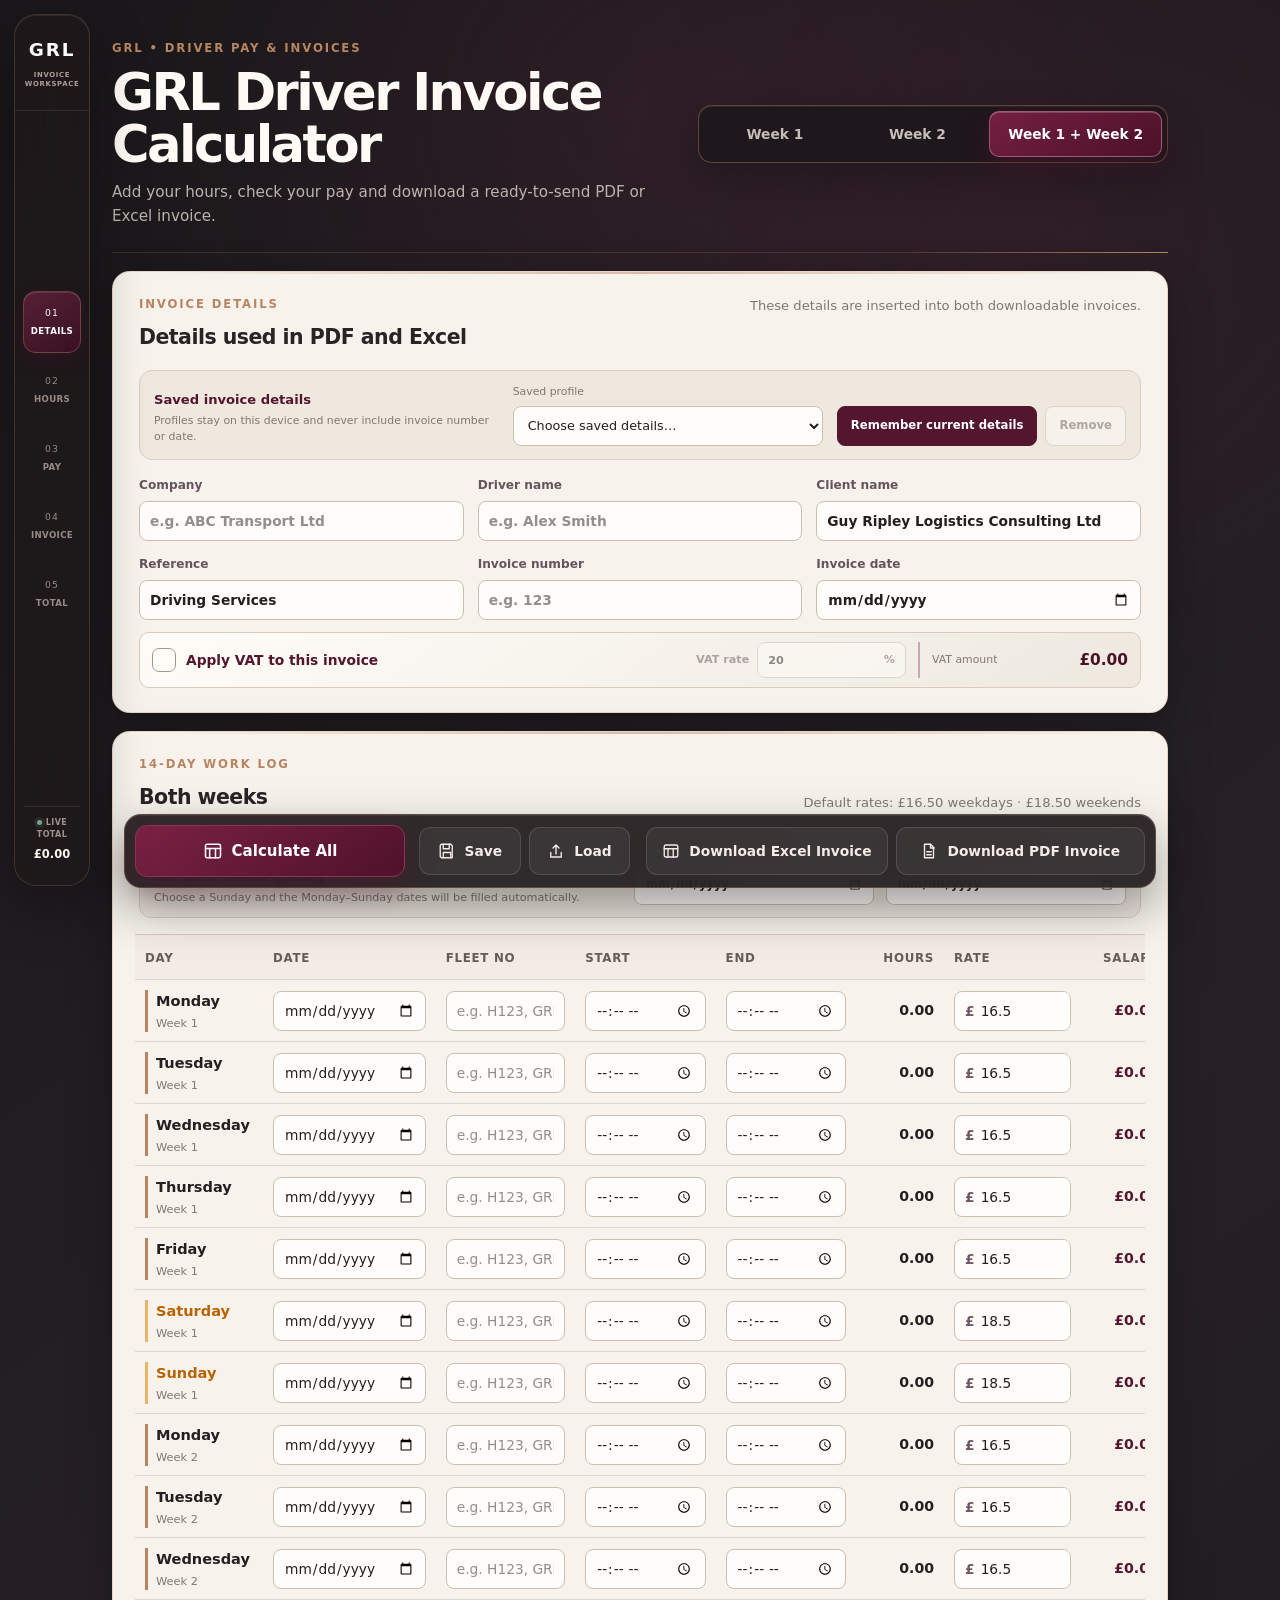
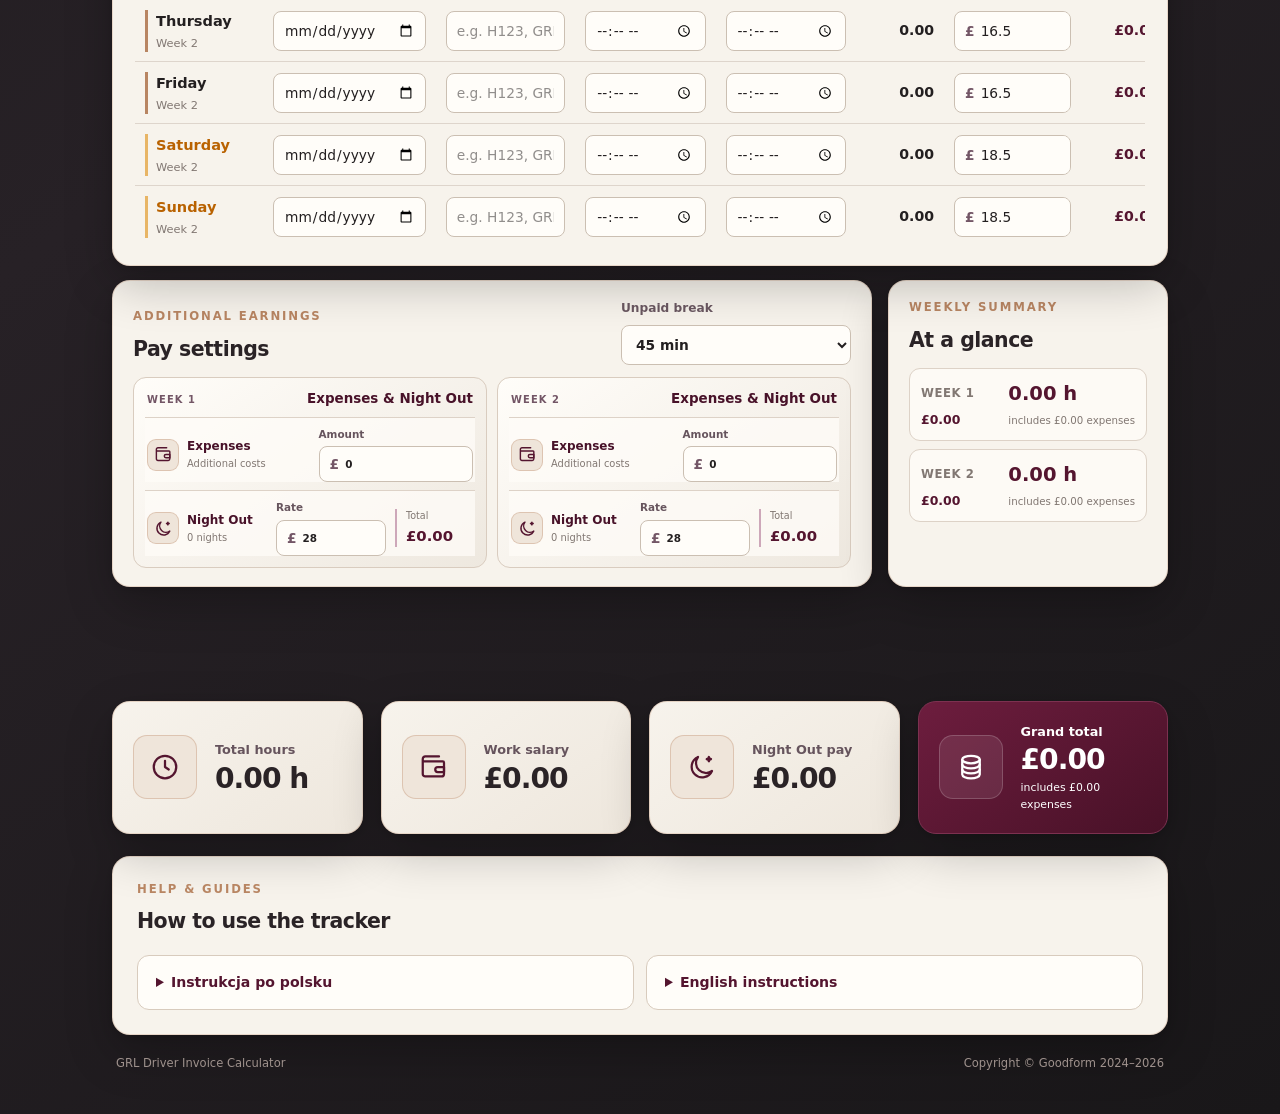
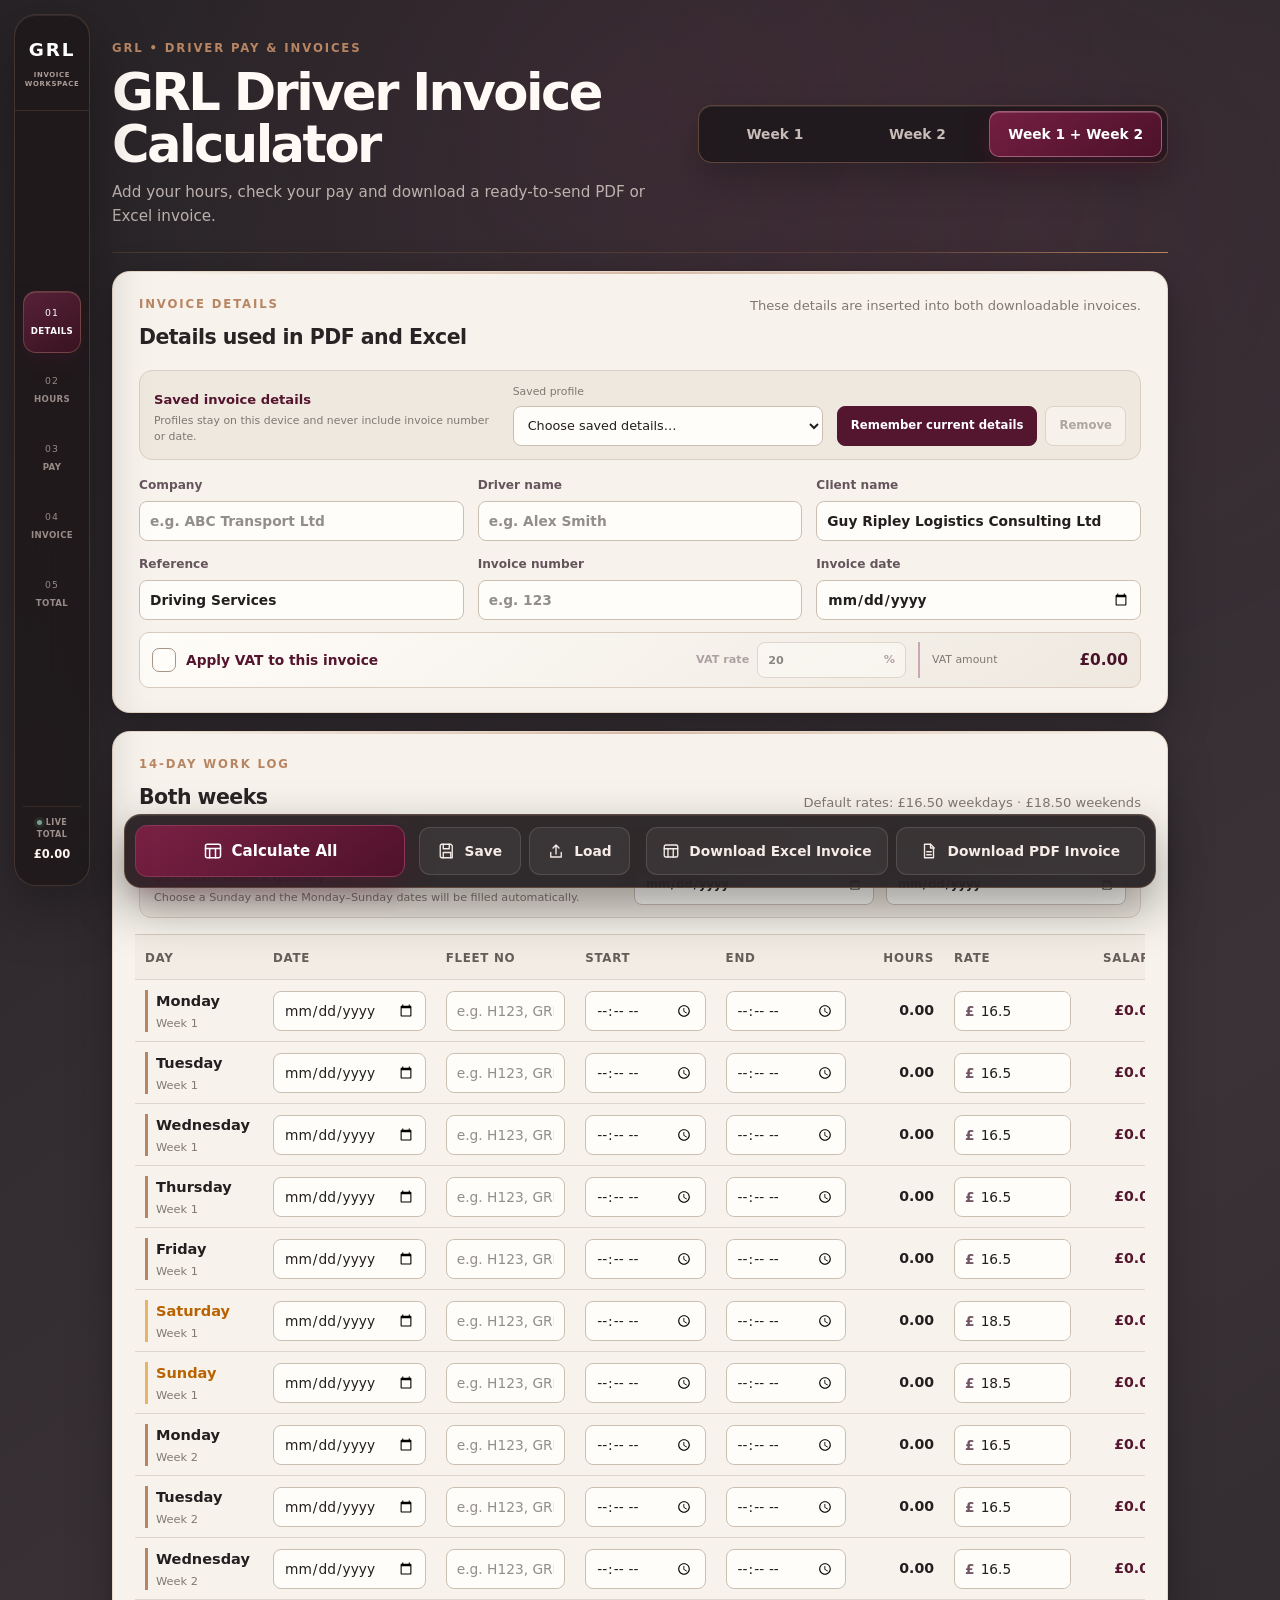
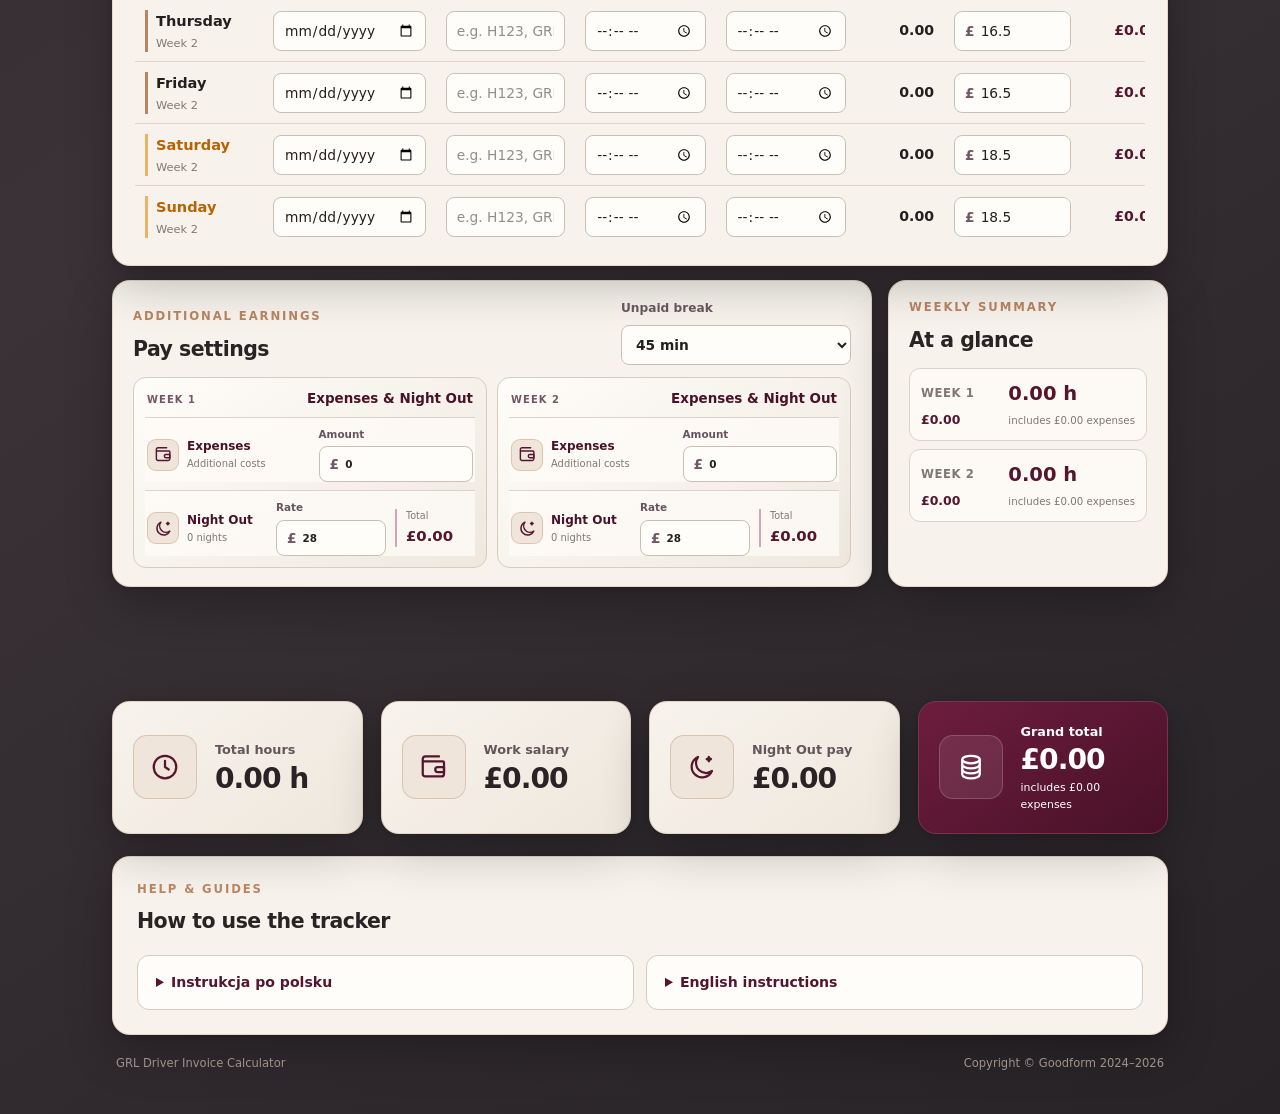
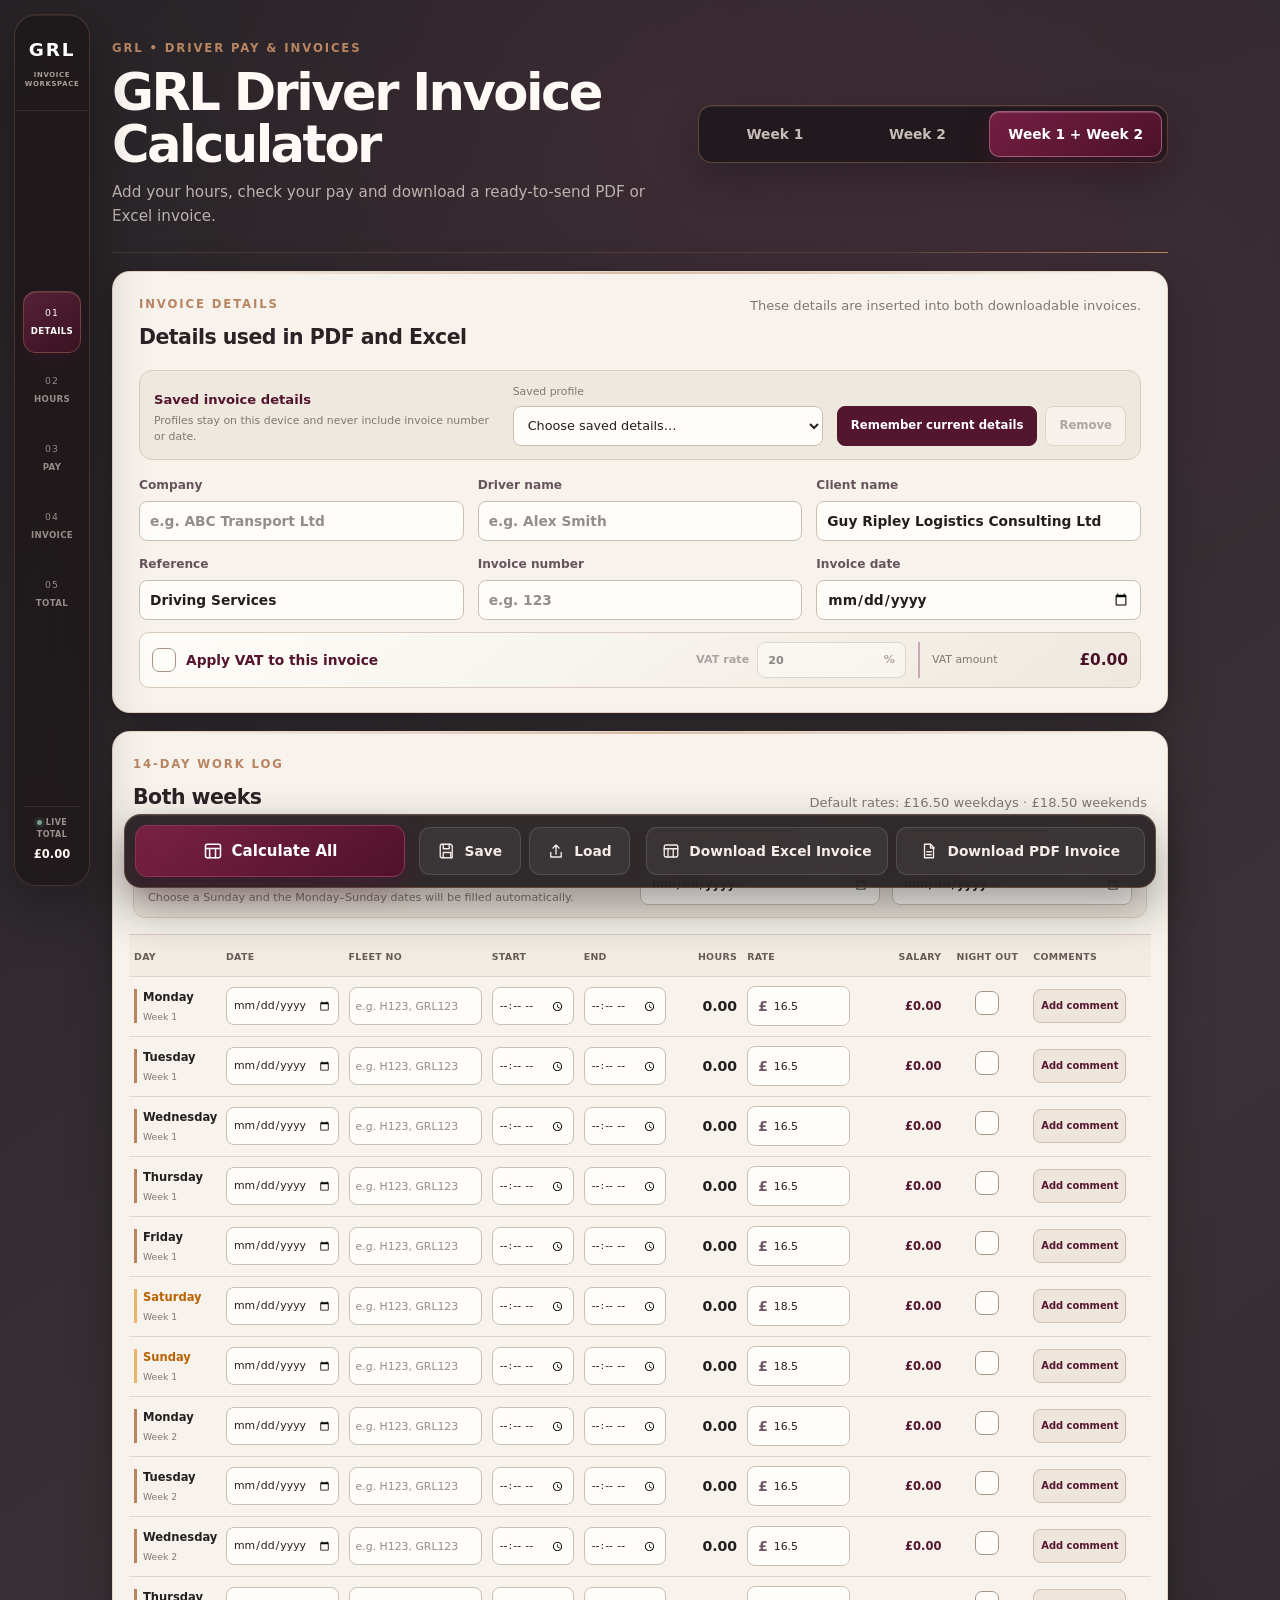
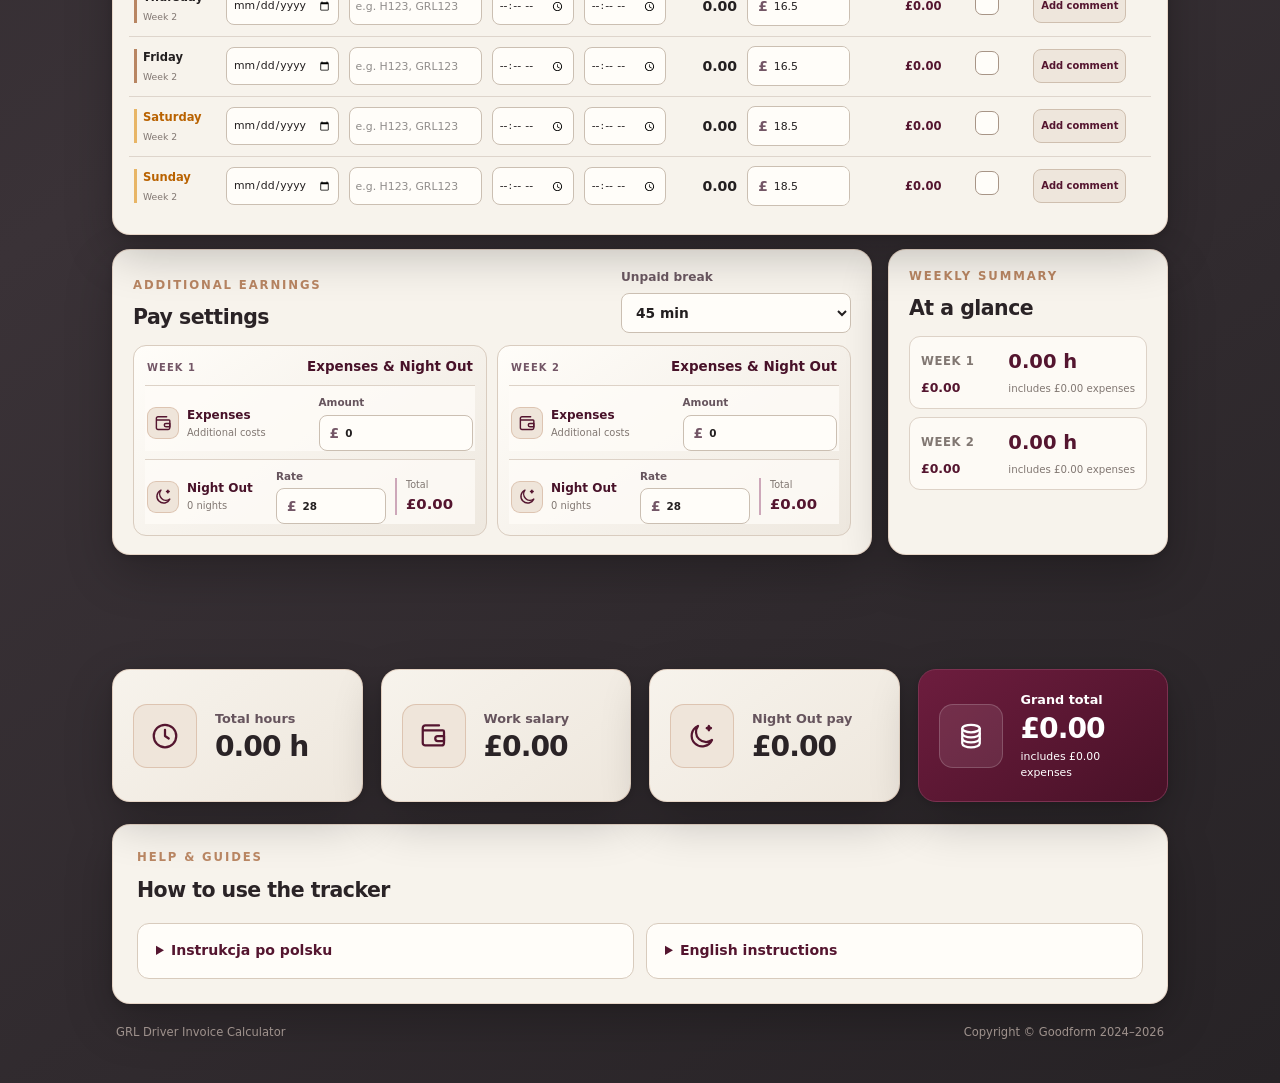
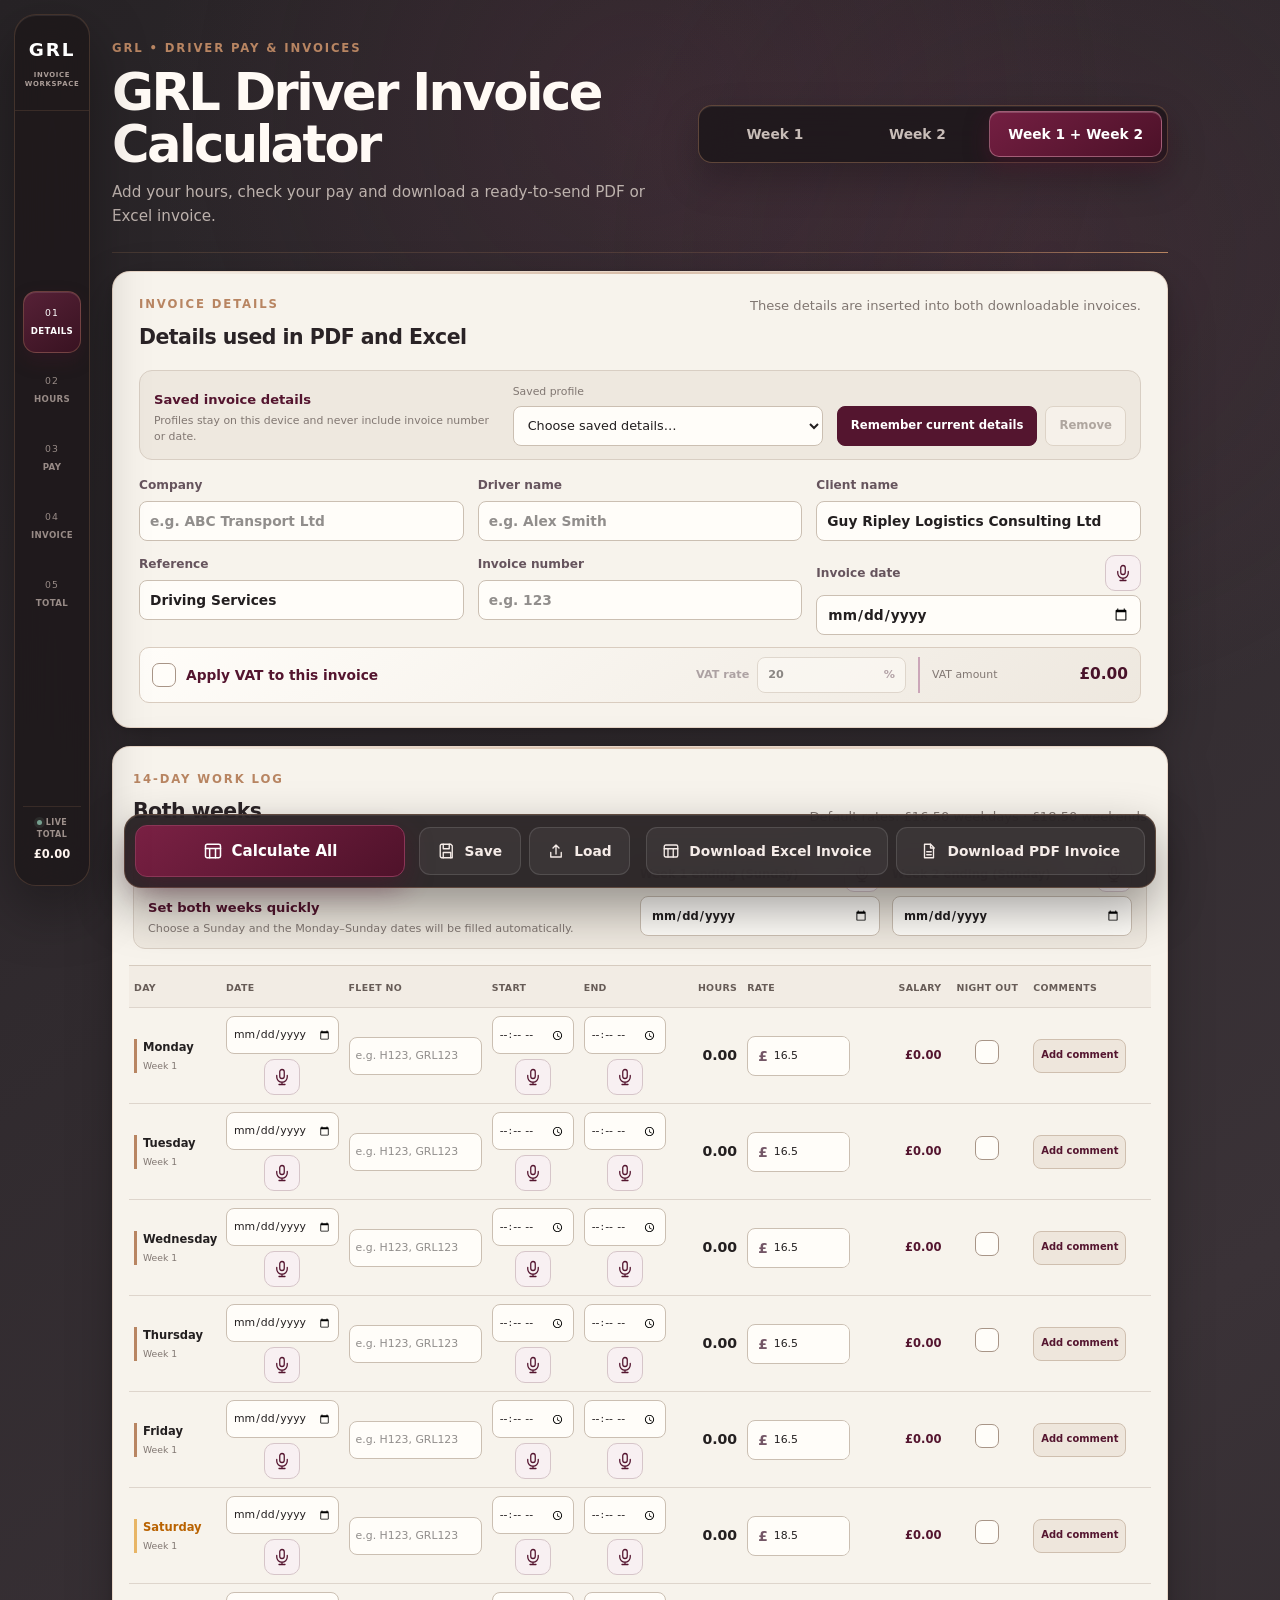
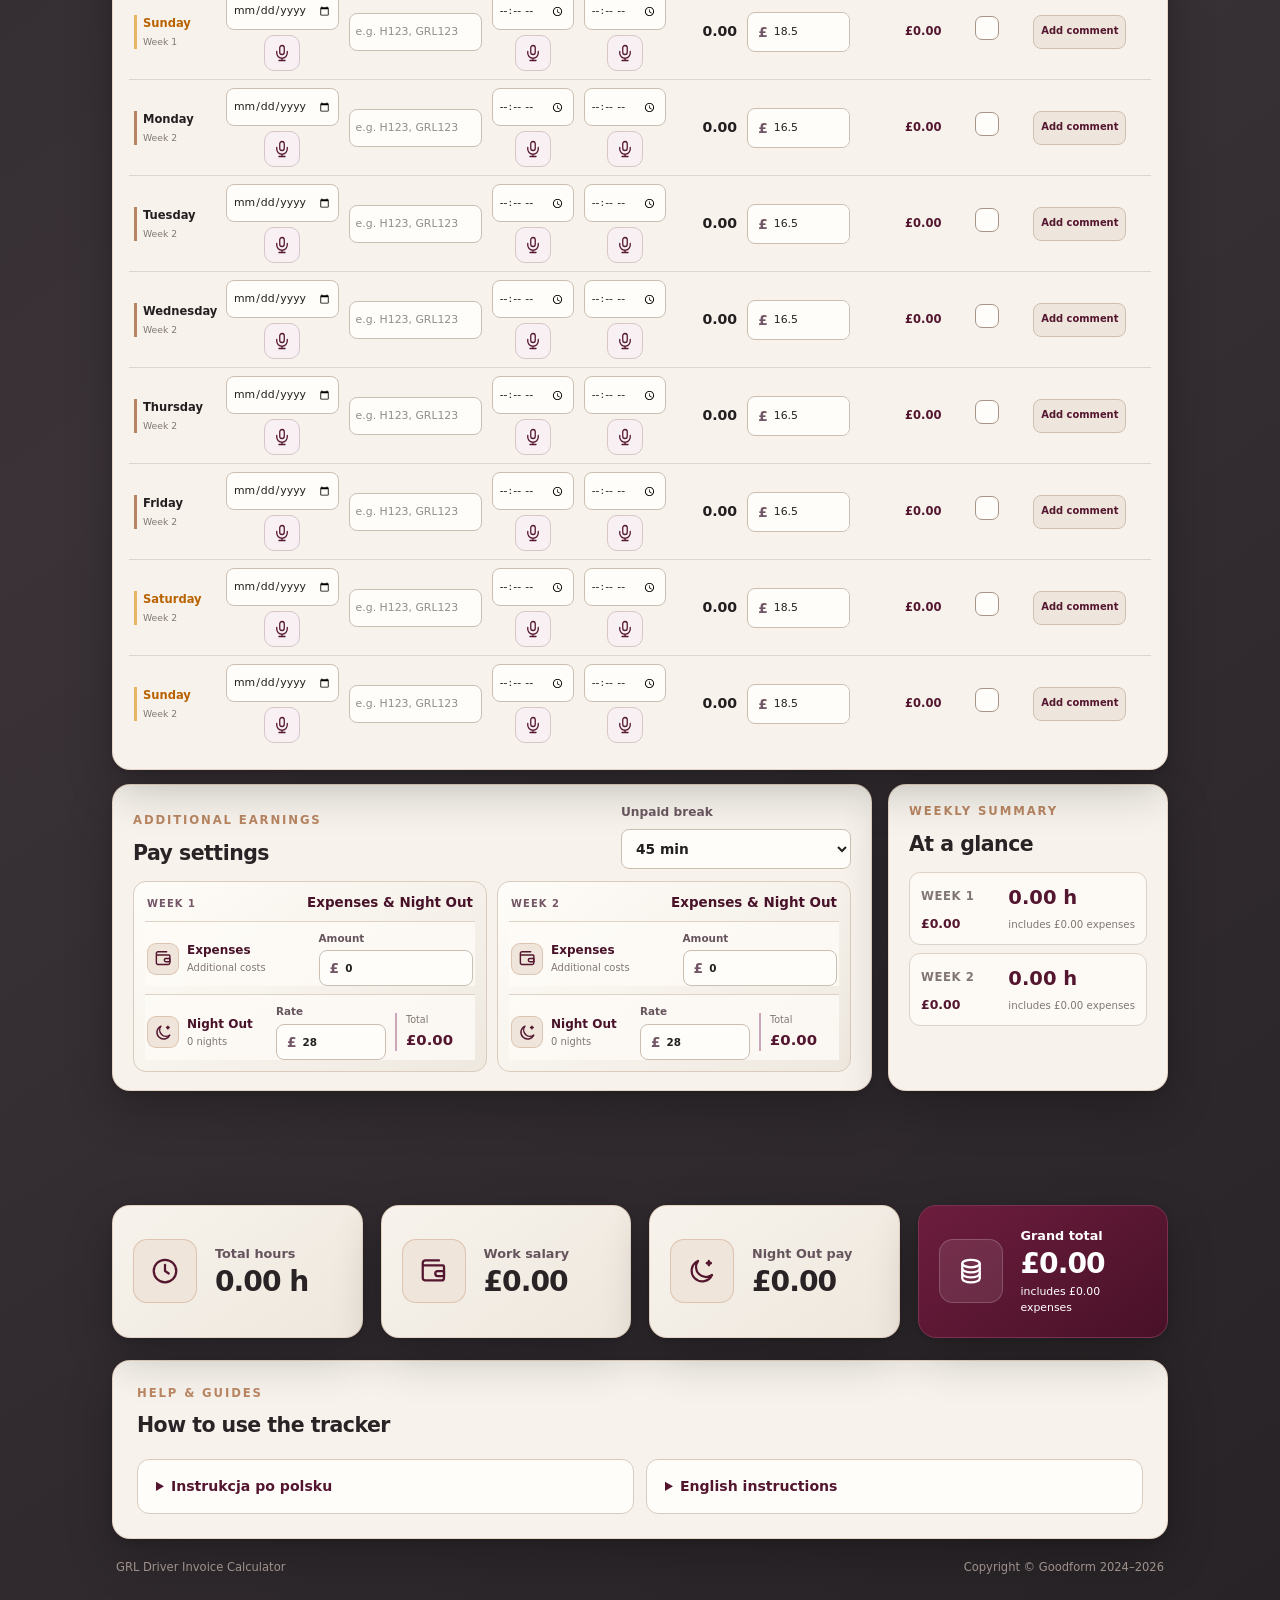
